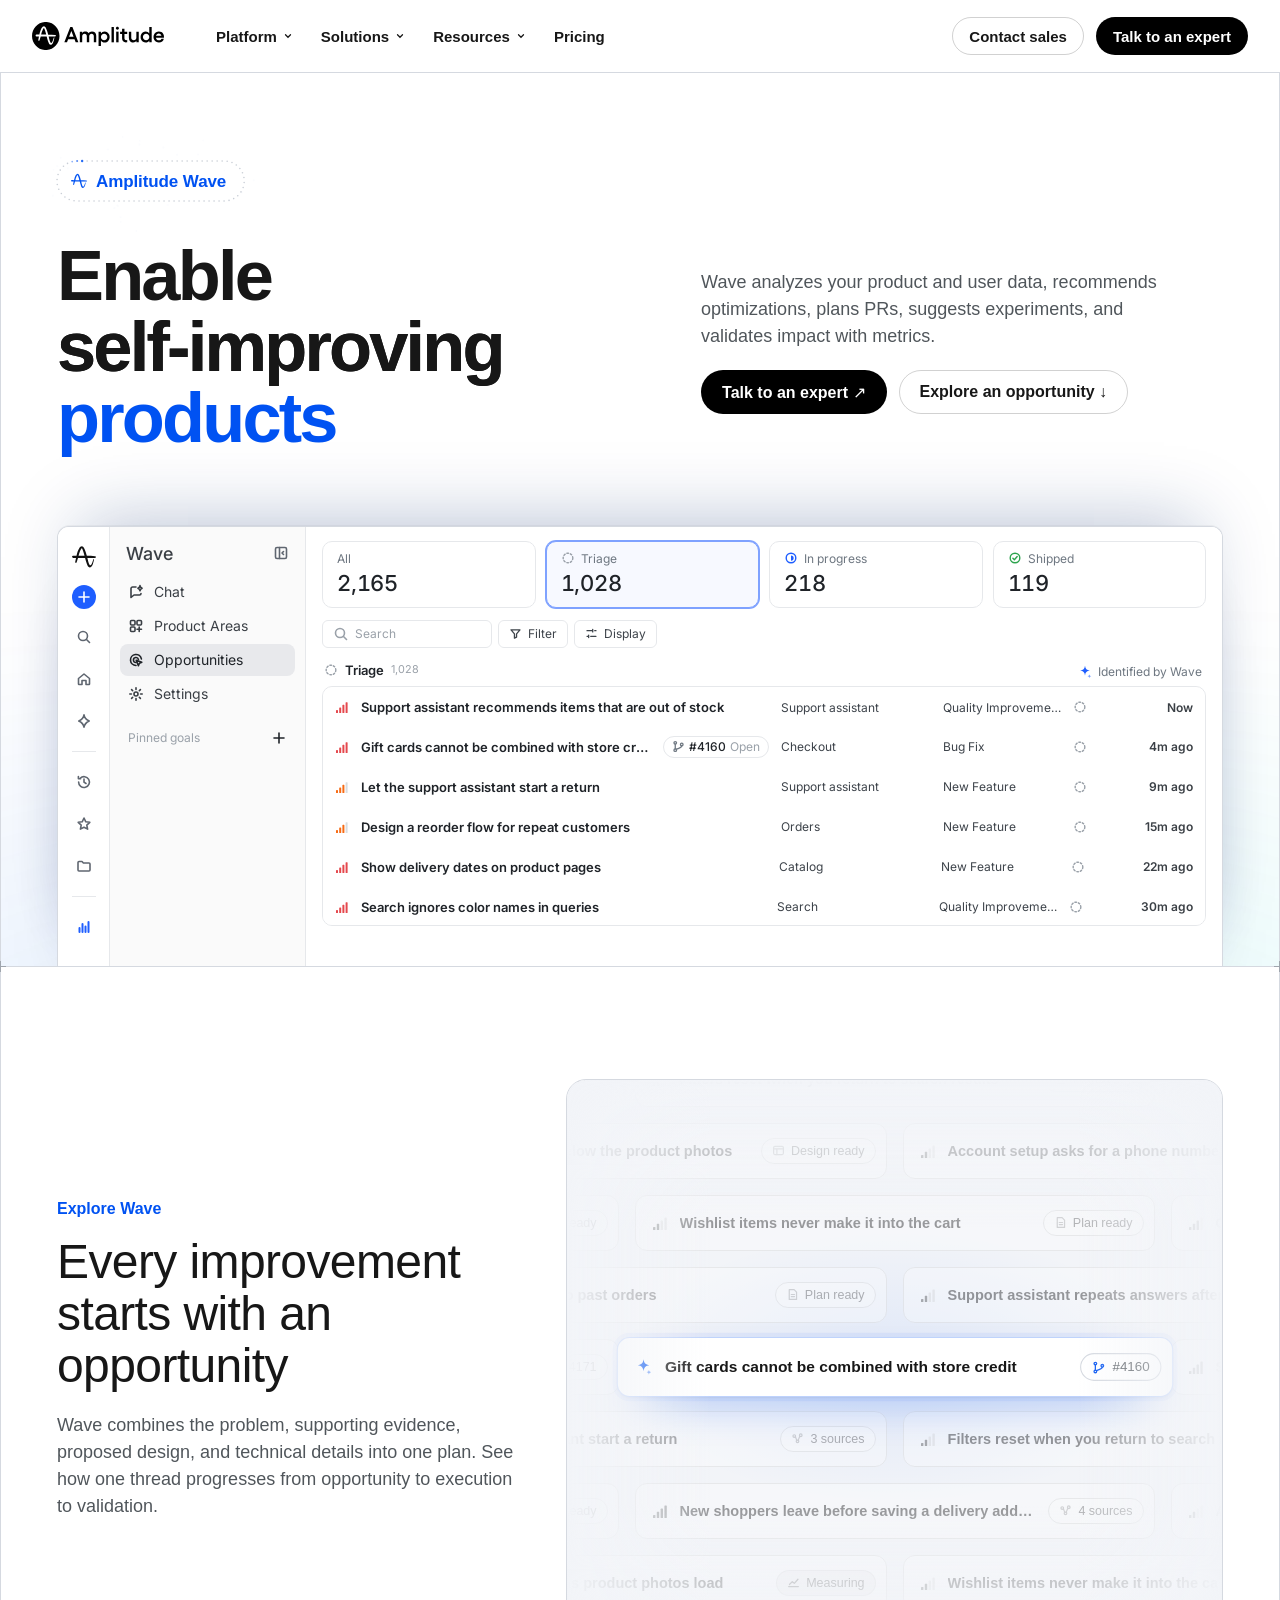
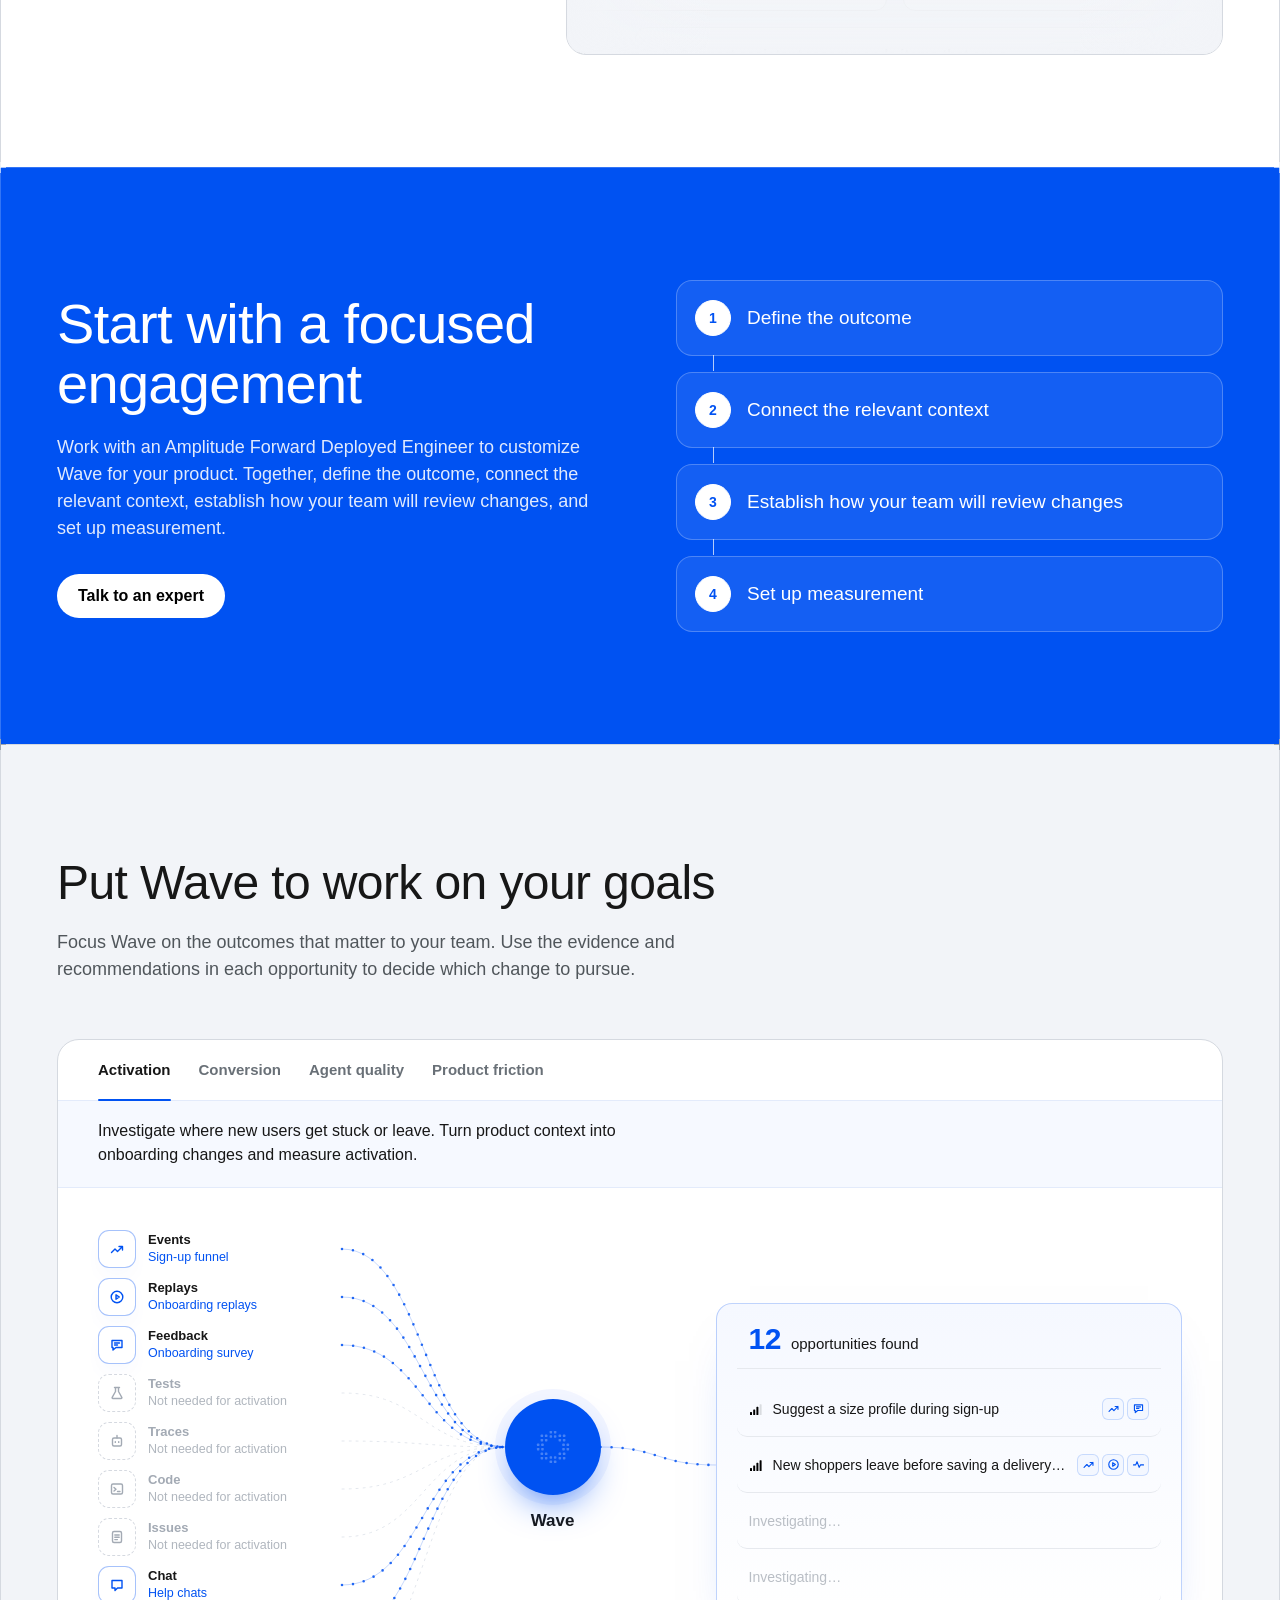
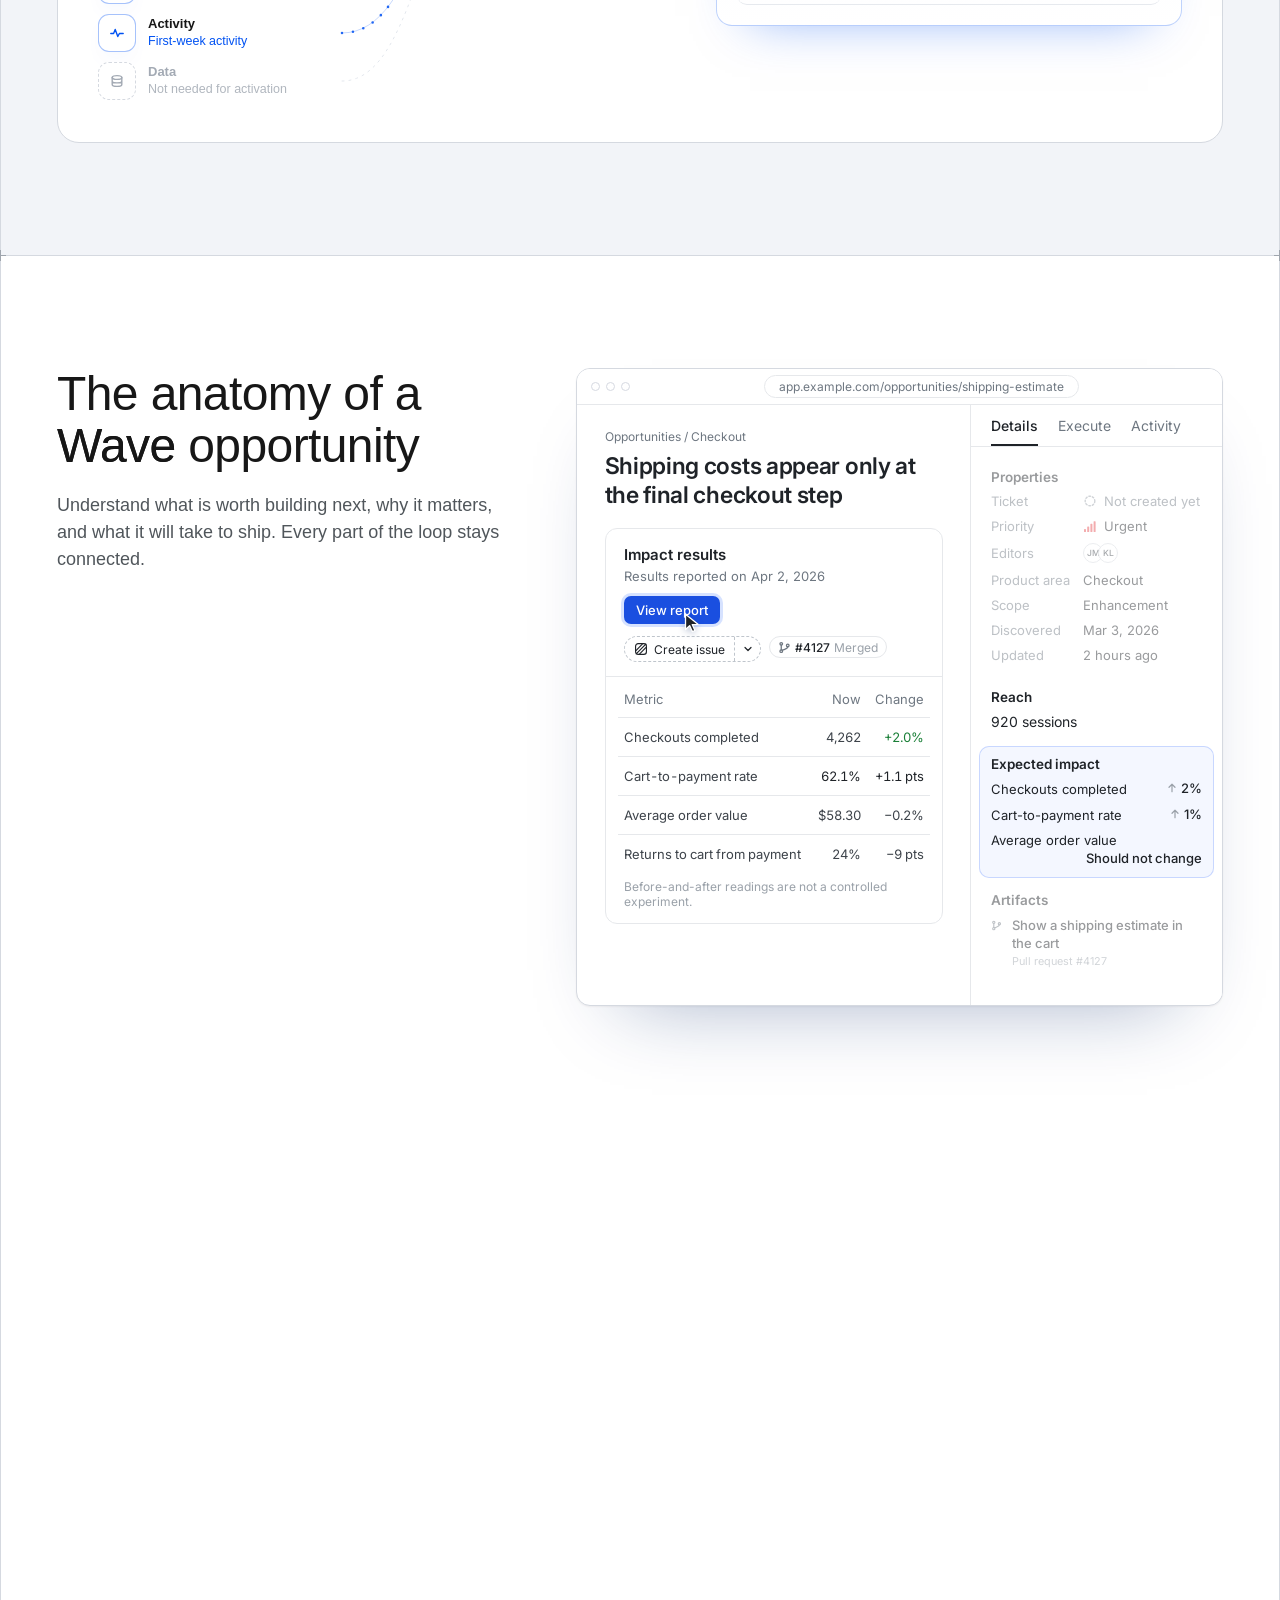
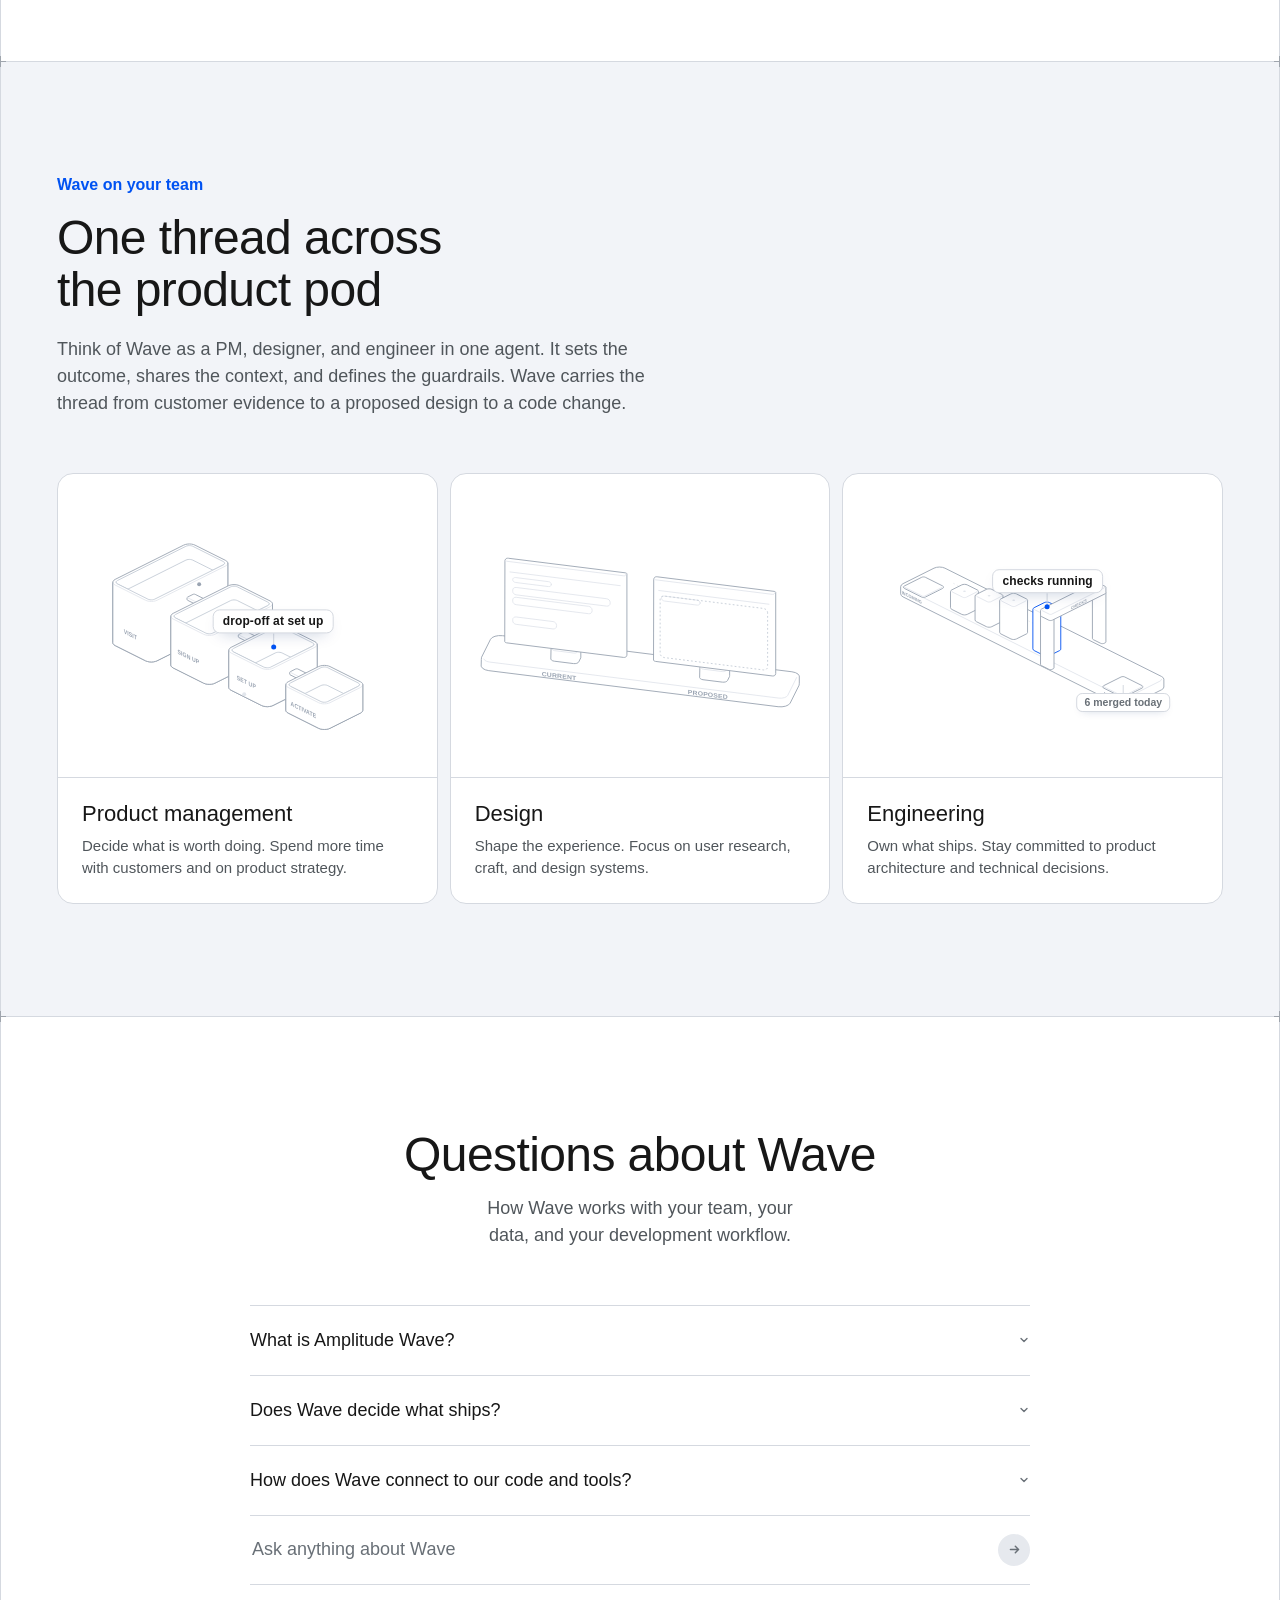
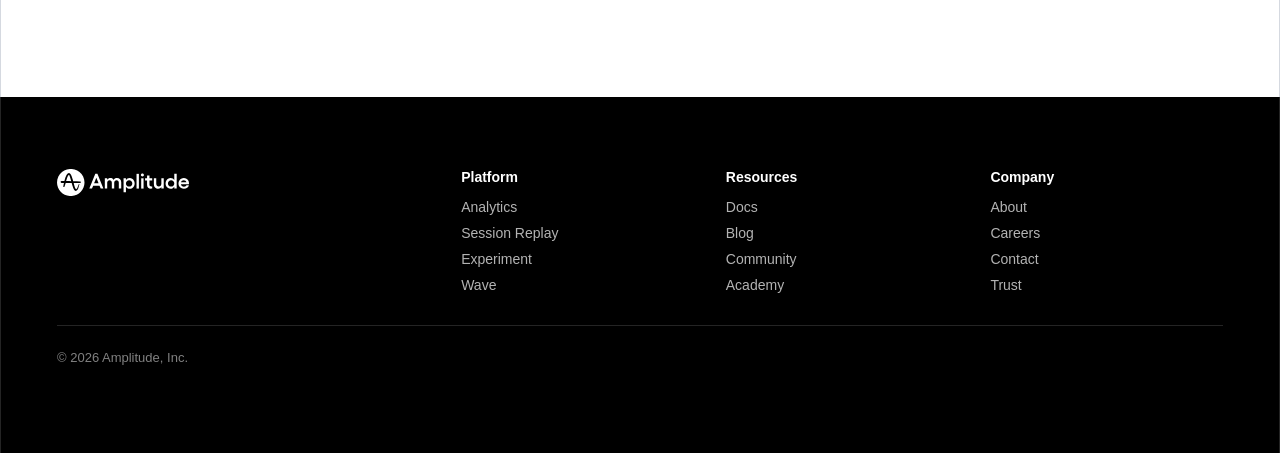
==== a/index.html @ 9b8d1428 "Keep citation cards inside the opportunity window (Version E) Co-Authored-By: Claude Opus 5.5 <norep" ====
<!doctype html>
<html lang="en">
  <head>
    <meta charset="UTF-8" />
    <link rel="icon" type="image/svg+xml" href="../favicon.svg" />
    <meta name="viewport" content="width=device-width, initial-scale=1.0" />
    <meta name="description" content="Wave turns product signals into opportunities, recommended changes, and measurable outcomes." />
    <meta name="robots" content="noindex, nofollow" />
    <title>Amplitude Wave | Self-Improving Products</title>
    <!-- link previews: one image for every page (published at the preview site's root) -->
    <meta property="og:type" content="website" />
    <meta property="og:site_name" content="Amplitude Wave" />
    <meta property="og:title" content="Amplitude Wave | Self-Improving Products" />
    <meta property="og:description" content="Wave turns product signals into opportunities, recommended changes, and measurable outcomes." />
    <meta property="og:image" content="https://joshuahunt-amplitude.github.io/wave-preview/og.jpg" />
    <meta property="og:image:width" content="1920" />
    <meta property="og:image:height" content="1080" />
    <meta property="og:image:alt" content="Wave design explorations" />
    <meta name="twitter:card" content="summary_large_image" />
    <meta name="twitter:image" content="https://joshuahunt-amplitude.github.io/wave-preview/og.jpg" />
    <script type="module" crossorigin src="../assets/share-BW1ILLlM.js"></script>
    <link rel="stylesheet" crossorigin href="../assets/share-C6WJRoWl.css">
  </head>
  <body>
    <div id="root"></div>
  </body>
</html>
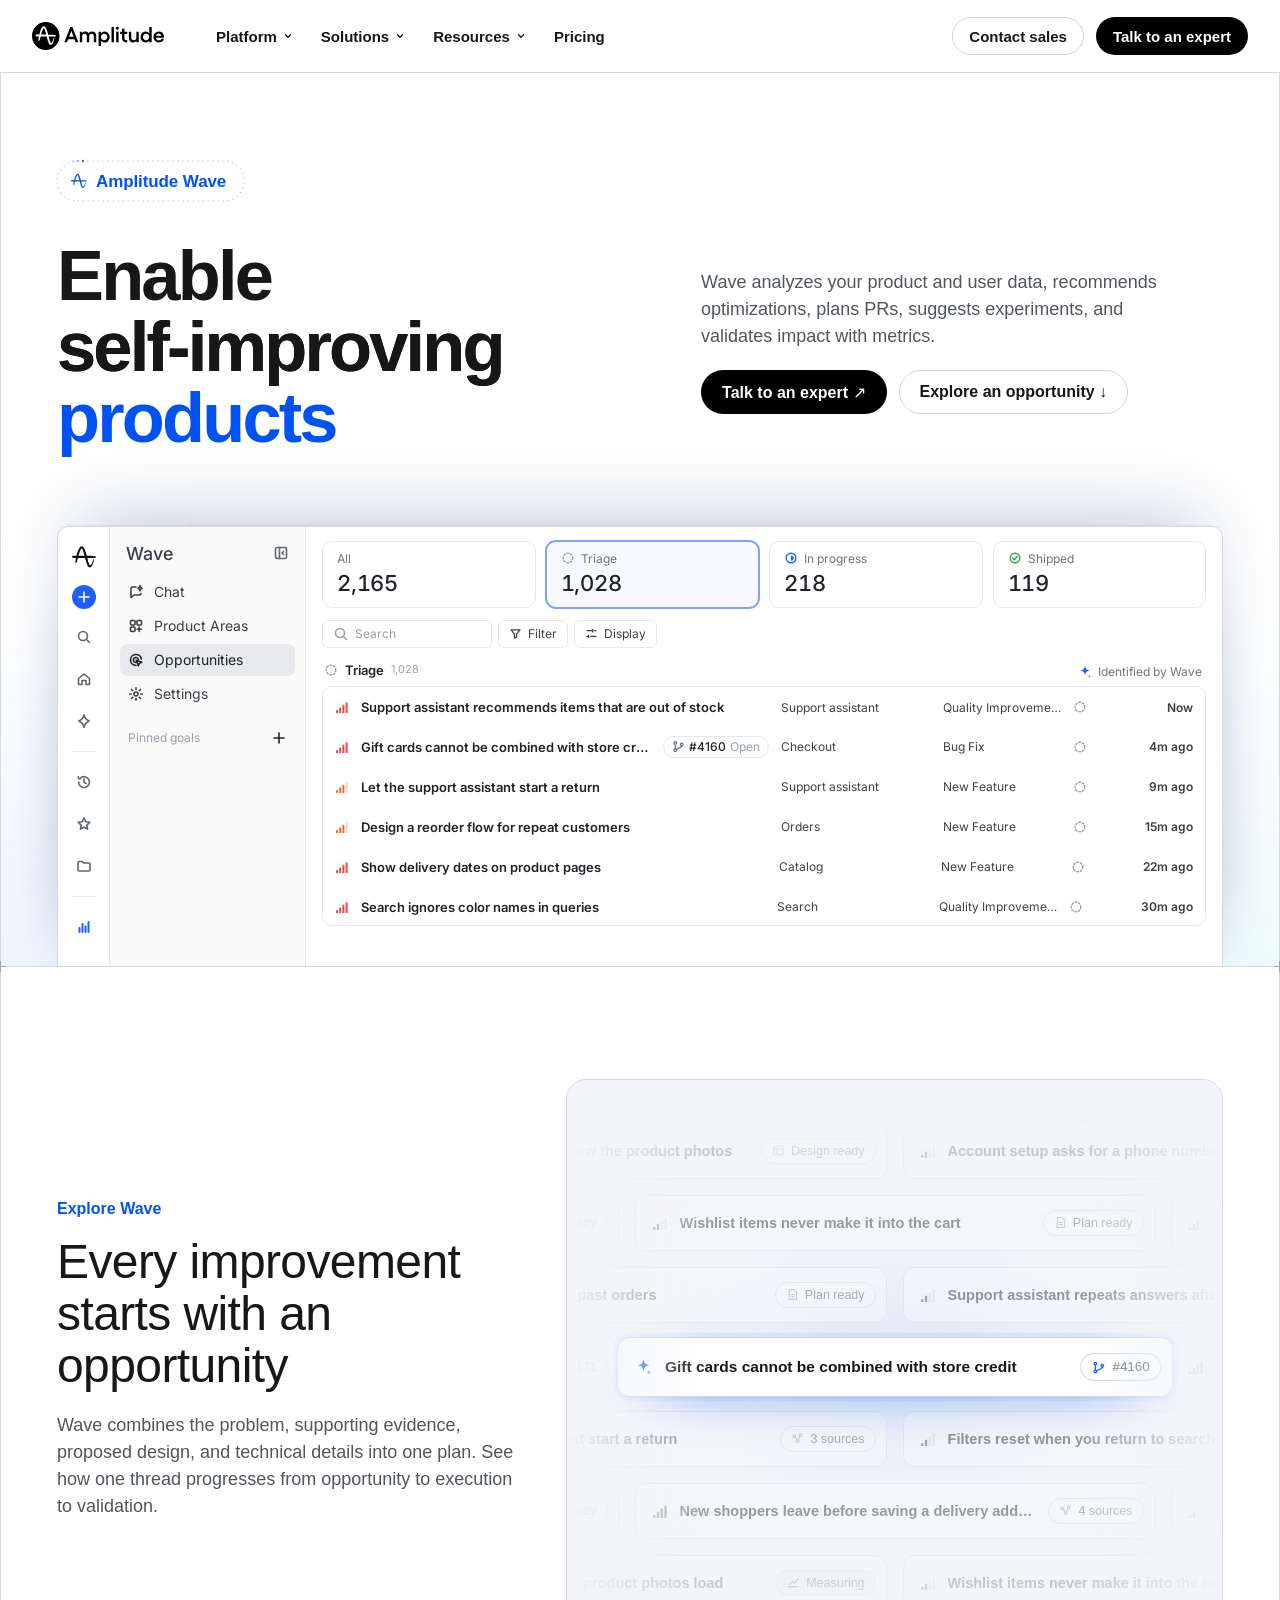
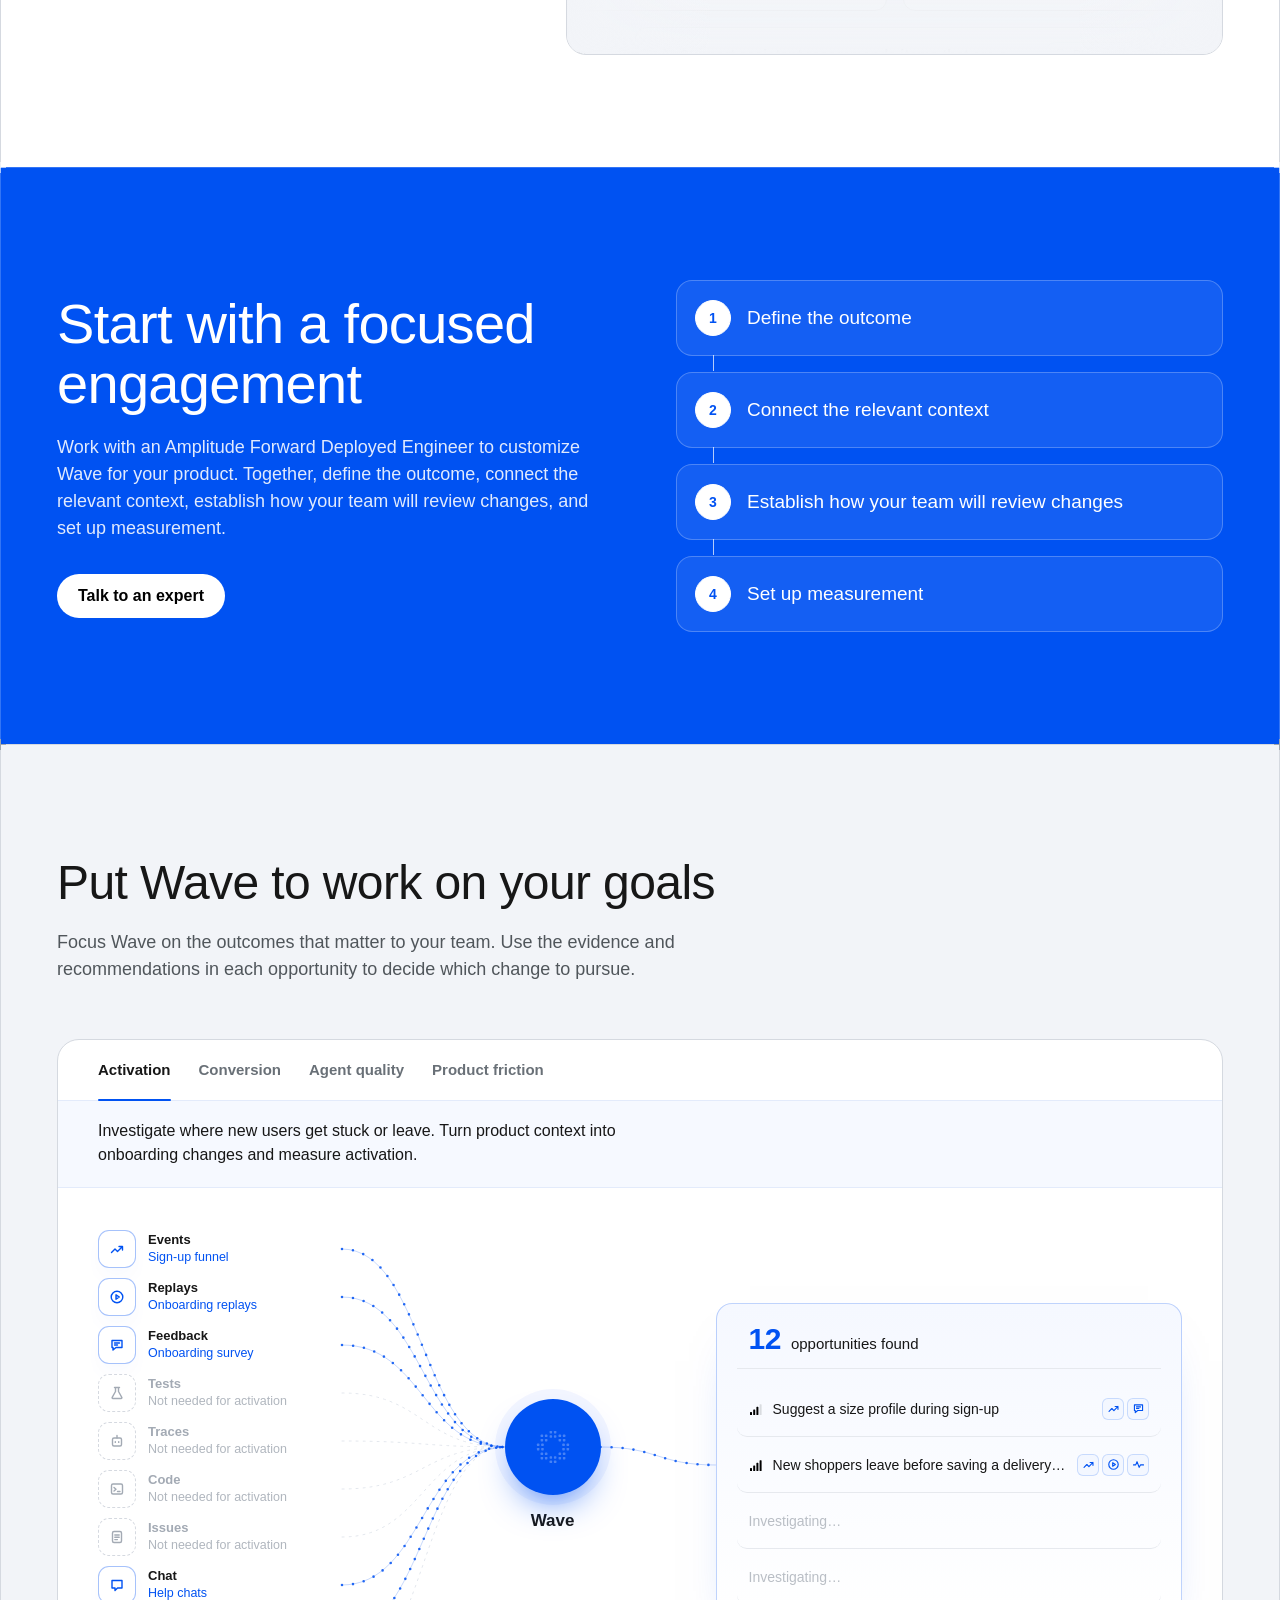
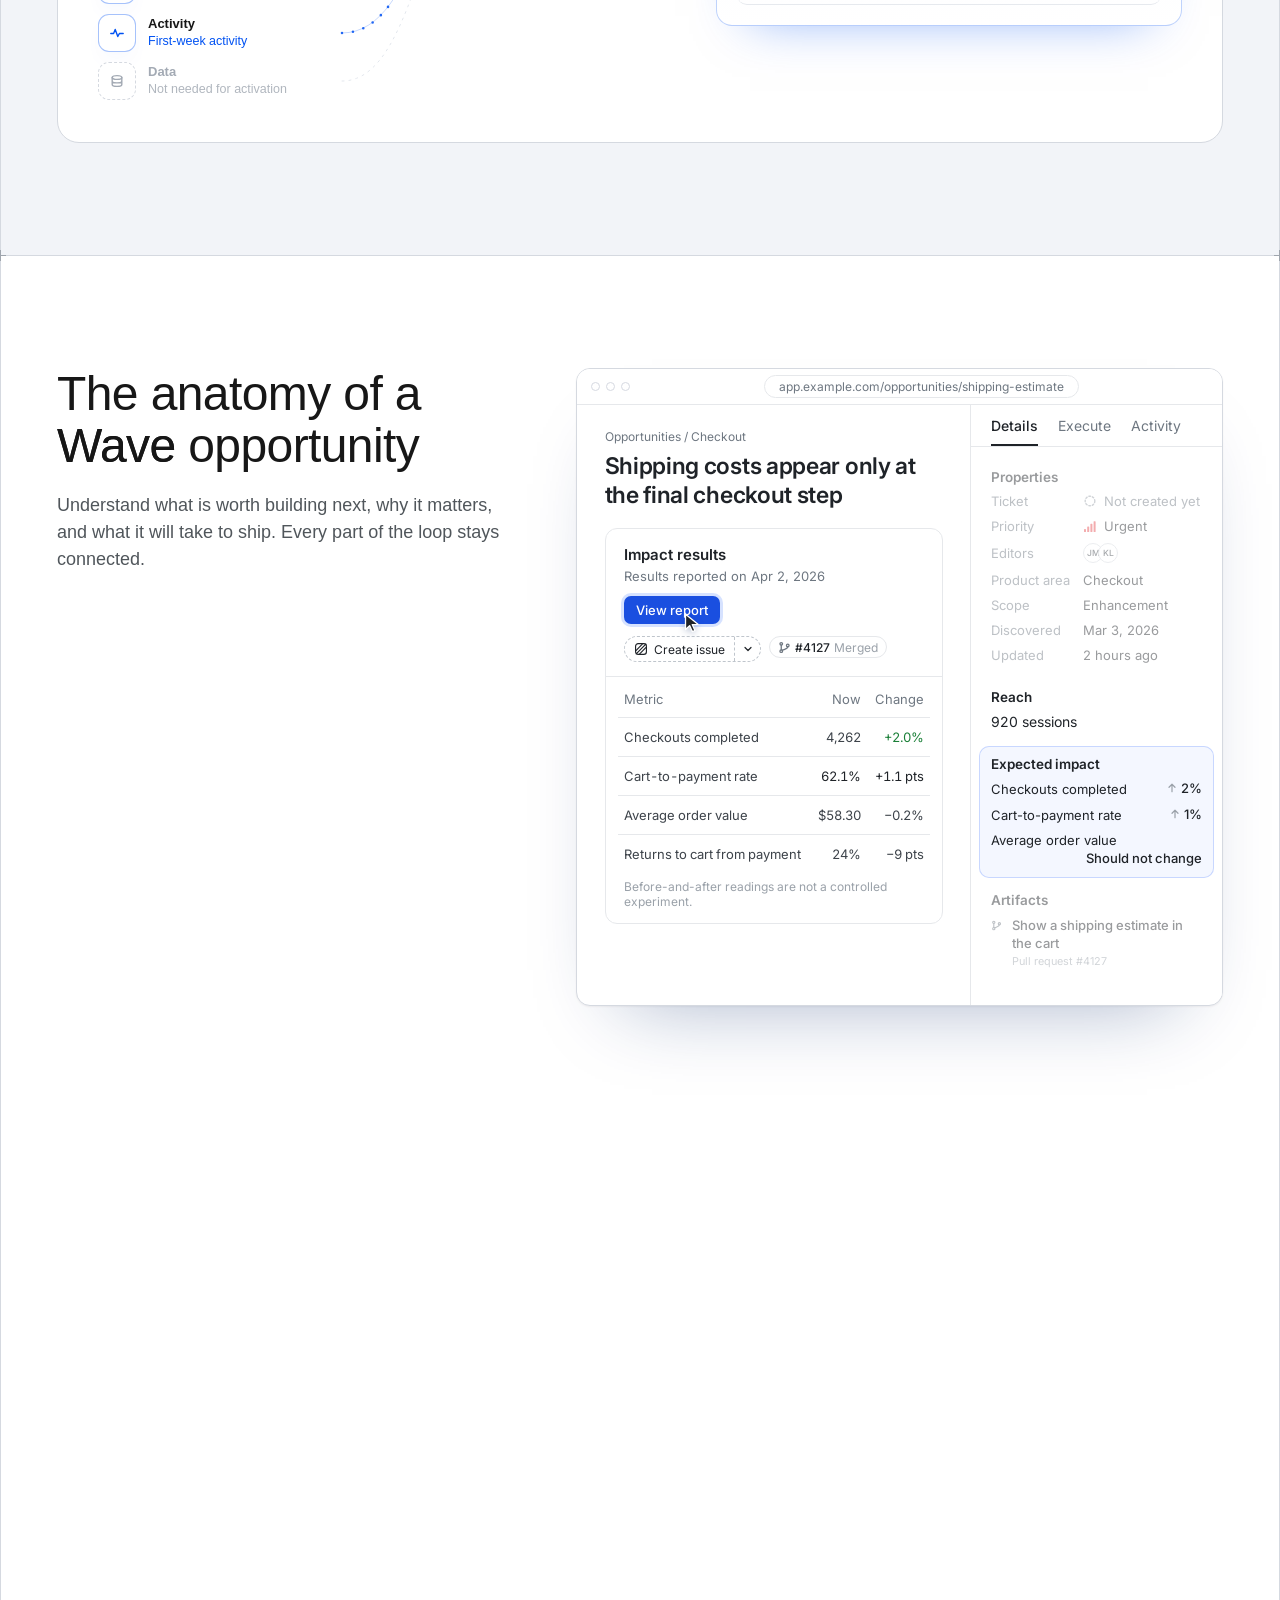
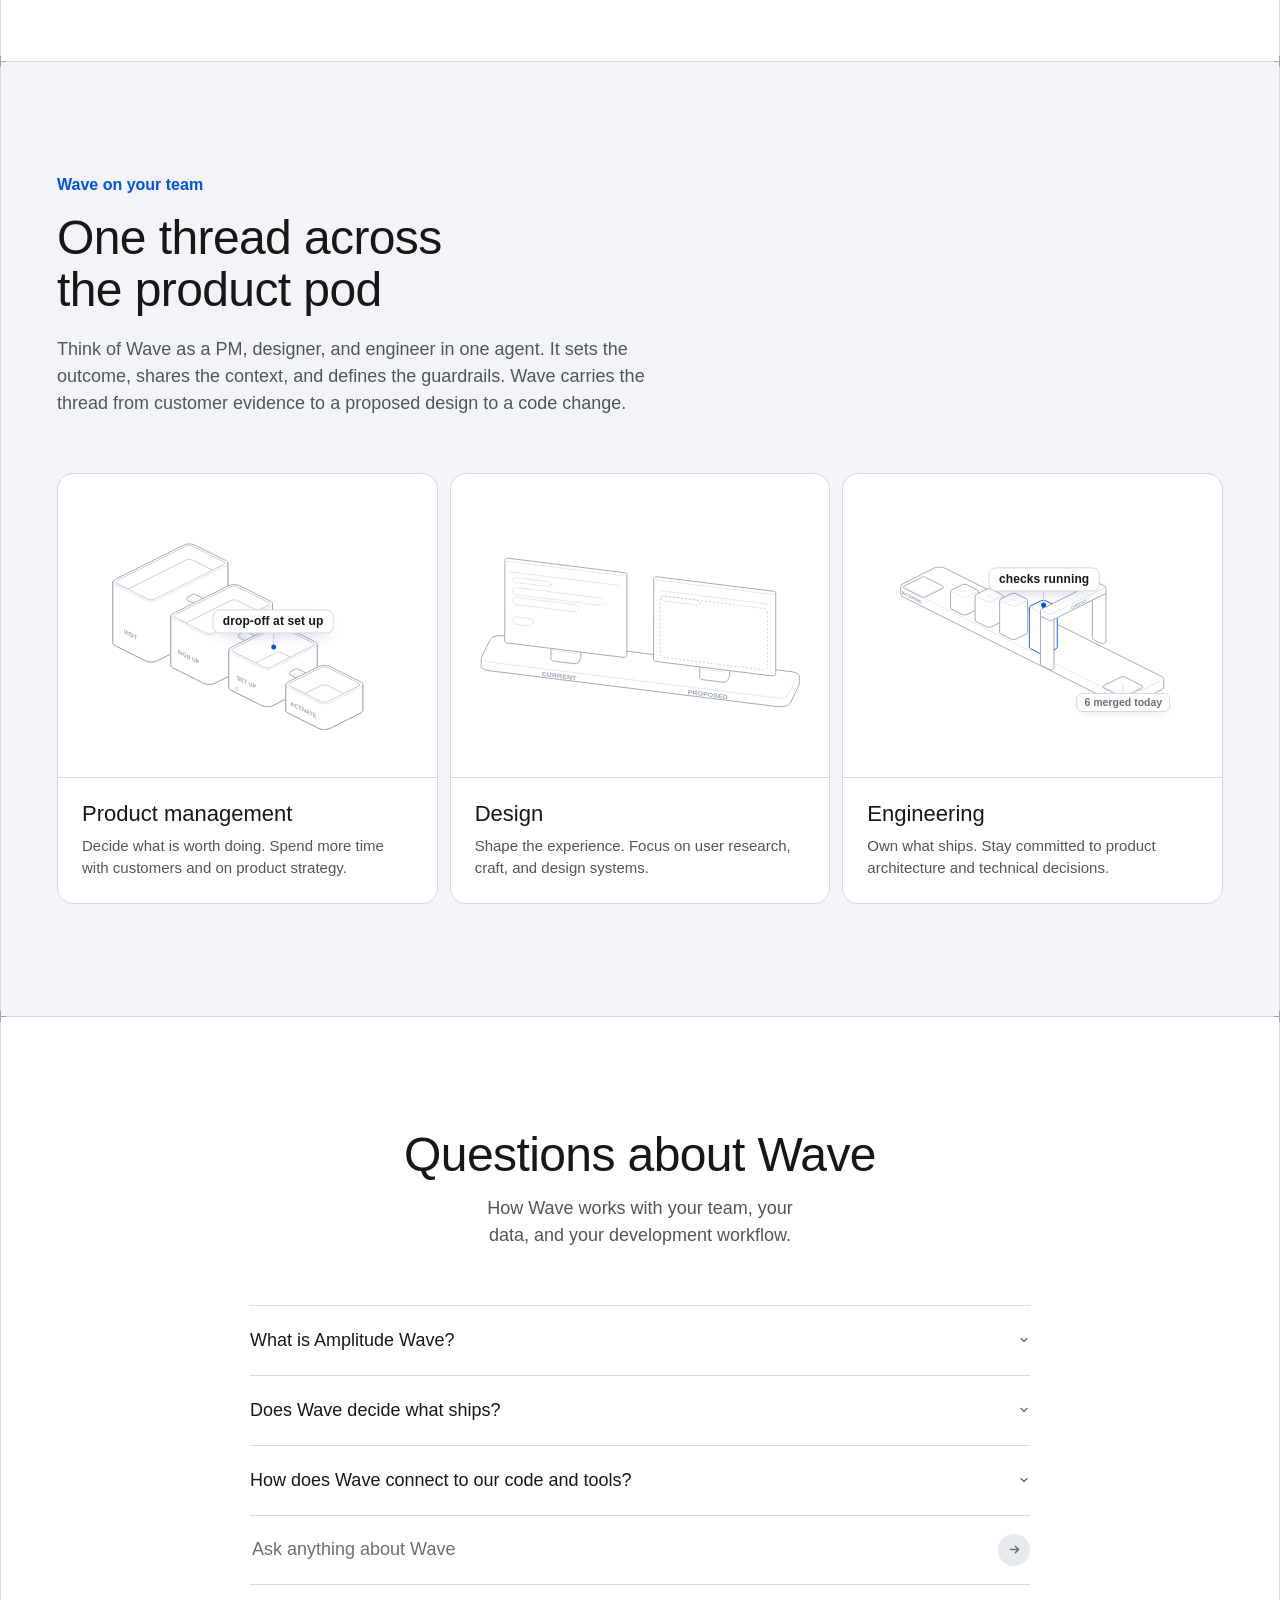
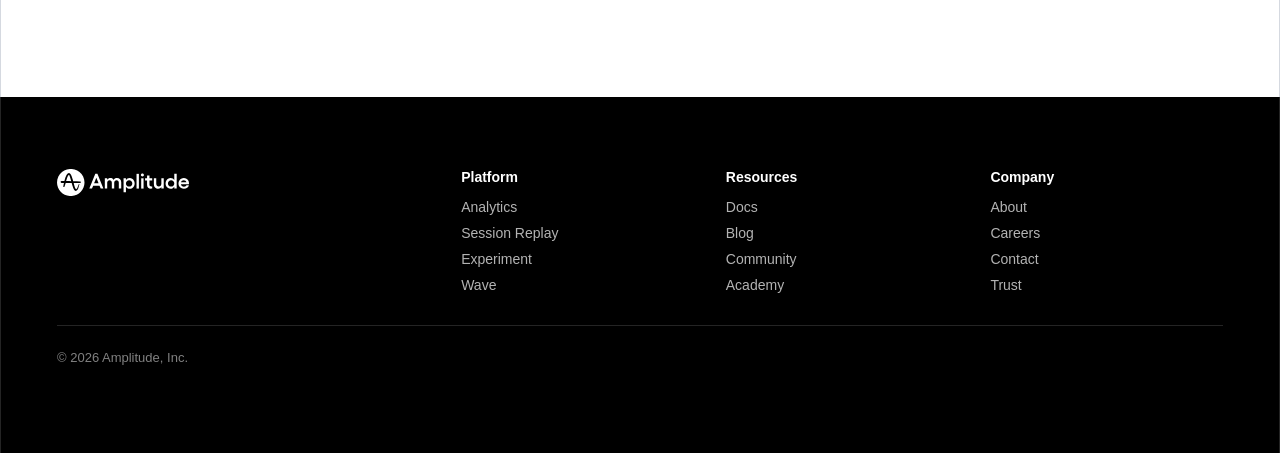
==== commit daf0e4c9: "Citation cards: source on two lines (Version E) Co-Authored-By: Claude Opus 5.5 <noreply@anthropic.c" ====
--- a/a/index.html
+++ b/a/index.html
@@ -18,8 +18,8 @@
     <meta property="og:image:alt" content="Wave design explorations" />
     <meta name="twitter:card" content="summary_large_image" />
     <meta name="twitter:image" content="https://joshuahunt-amplitude.github.io/wave-preview/og.jpg" />
-    <script type="module" crossorigin src="../assets/share-BW1ILLlM.js"></script>
-    <link rel="stylesheet" crossorigin href="../assets/share-C6WJRoWl.css">
+    <script type="module" crossorigin src="../assets/share-CKdkgBJA.js"></script>
+    <link rel="stylesheet" crossorigin href="../assets/share-DlD9aAQ8.css">
   </head>
   <body>
     <div id="root"></div>
--- a/assets/share-DlD9aAQ8.css
+++ b/assets/share-DlD9aAQ8.css
@@ -0,0 +1 @@
+@font-face{font-family:Gellix;font-style:normal;font-weight:400;font-display:swap;src:url(https://fonts.cdnfonts.com/s/29655/GellixRegular.woff)format("woff")}@font-face{font-family:Gellix;font-style:normal;font-weight:500;font-display:swap;src:url(https://fonts.cdnfonts.com/s/29655/GellixMedium.woff)format("woff")}@font-face{font-family:Gellix;font-style:normal;font-weight:600;font-display:swap;src:url(https://fonts.cdnfonts.com/s/29655/GellixSemiBold.woff)format("woff")}@font-face{font-family:Gellix;font-style:normal;font-weight:700;font-display:swap;src:url(https://fonts.cdnfonts.com/s/29655/GellixBold.woff)format("woff")}:root{color:#fff;font-synthesis:none;-webkit-font-smoothing:antialiased;background:#000;font-family:Gellix,Arial,sans-serif;font-weight:400}*{box-sizing:border-box}body{margin:0}button,input{font:inherit}button,a{-webkit-tap-highlight-color:transparent}button{cursor:pointer}a{color:inherit;text-decoration:none}button{color:inherit}button:focus-visible,a:focus-visible,summary:focus-visible,input:focus-visible{outline-offset:4px;outline:3px solid #7974ff}html{scroll-behavior:smooth;scroll-padding-top:90px}::selection{background:#ddd9ff}button{border:0}h1,h2,h3,h4,p{margin:0}button:disabled{cursor:default}@media (prefers-reduced-motion:reduce){html{scroll-behavior:auto}*,:before,:after{transition:none!important;animation:none!important}}.w7{--blue:#0052f2;--blue-deep:#003fcc;--blue-soft:#6da1ff;--sky:#e8effe;--paper:#f2f4f8;--card:#fff;--line:#d5d9e0;--line-soft:#e6e9ee;--gray:#9fa5ad;--ink:#171717;--body:#50565b;--label:#697077;--green:#56d293;--ease:cubic-bezier(.32,.72,0,1);color:var(--ink);background:#fff;min-height:100vh;font-family:Gellix,Arial,sans-serif}.w7 h1,.w7 h2,.w7 h3,.w7 h4{color:inherit;font-weight:400}:where(.w7) button{color:inherit;background:0 0;padding:0}.w7-skip{z-index:100;color:#fff;background:#000;border-radius:999px;padding:8px 14px;position:absolute;top:8px;left:-999px}.w7-skip:focus{left:16px}.w7-wrap{border-left:1px solid var(--line);border-right:1px solid var(--line);width:min(100%,1344px);margin:0 auto;padding:112px 56px;position:relative}.w7-sec{border-top:1px solid var(--line);position:relative;overflow-x:clip}.w7-sec>.w7-wrap:before,.w7-sec>.w7-wrap:after{content:"";z-index:2;pointer-events:none;background:linear-gradient(var(--gray),var(--gray)) center/11px 1px no-repeat,linear-gradient(var(--gray),var(--gray)) center/1px 11px no-repeat;width:11px;height:11px;position:absolute;top:-6px}.w7-sec>.w7-wrap:before{left:-6px}.w7-sec>.w7-wrap:after{right:-6px}.w7-blue{background:var(--blue);color:#fff;border-top-color:#fff3}.w7-blue>.w7-wrap{border-color:#fff3}.w7-blue>.w7-wrap:before,.w7-blue>.w7-wrap:after{--gray:#ffffff80}.w7-paper{background:var(--paper)}.w7-lead{color:var(--blue);margin-bottom:16px;font-size:16px;font-weight:600;line-height:22px}.w7-blue .w7-lead{color:#fff;opacity:.85}.w7-nobr{white-space:nowrap}.w7-h1{letter-spacing:-1px;font-size:72px;line-height:76px}.w7-h2{letter-spacing:-.6px;font-size:48px;line-height:52px}.w7-desc{color:var(--body);max-width:620px;margin-top:20px;font-size:18px;line-height:27px}.w7-blue .w7-desc{color:#ffffffe0}.w7-head{max-width:720px;margin-bottom:56px}.w7-head.center{text-align:center;margin-inline:auto}.w7-head.center .w7-desc{margin-inline:auto}.w7-support{color:var(--label);max-width:440px;margin-top:20px;font-size:14px;line-height:20px}.w7-blue .w7-support{color:#ffffffb3}.w7-mono{letter-spacing:.08em;text-transform:uppercase;color:var(--label);font:600 11.5px/16px Gellix,Arial,sans-serif}.w7-btn{white-space:nowrap;border:1px solid #0000;border-radius:999px;justify-content:center;align-items:center;gap:8px;height:44px;padding:0 20px;font-size:16px;font-weight:600;transition:background .15s,border-color .15s,color .15s;display:inline-flex}.w7-btn.sm{height:38px;padding:0 16px;font-size:15px}.w7-btn.dark{color:#fff;background:#000}.w7-btn.dark:hover{background:#2b2b2b}.w7-btn.light{color:#000;background:#fff}.w7-btn.light:hover{background:var(--sky)}.w7-btn.line{color:var(--ink);border-color:#0000002e}.w7-btn.line:hover{border-color:var(--ink)}.w7-btn.ghost{color:#fff;border-color:#ffffff80}.w7-btn.ghost:hover{background:#ffffff1f}.w7-actions{flex-wrap:wrap;gap:12px;margin-top:32px;display:flex}.w7-link{color:var(--blue);align-items:center;gap:6px;font-size:15px;font-weight:600;display:inline-flex}.w7-link:hover{gap:9px}.w7-link{transition:gap .2s var(--ease)}.w7-header{z-index:50;-webkit-backdrop-filter:blur(12px);backdrop-filter:blur(12px);border-bottom:1px solid var(--line);background:#fffffff2;position:sticky;top:0}.w7-bar{align-items:center;gap:12px;width:min(100%,1344px);height:72px;margin:0 auto;padding:0 32px;display:flex}.w7-brand img{width:132px;height:auto;display:block}.w7-header .w7-brand img{filter:brightness(0)}.w7-header nav{gap:28px;margin:0 auto 0 40px;font-size:15px;font-weight:600;display:flex}.w7-header nav a{align-items:center;gap:6px;display:inline-flex}.w7-header nav a:hover{color:var(--blue)}.w7-version{white-space:nowrap;border-radius:999px;height:38px;padding:0 12px;font-size:12px;font-weight:600;border:1px solid var(--line)!important}.w7-version kbd{font:inherit;opacity:.55;margin-left:6px}.w7-switch{z-index:30;color:#fff;background:#111;border-radius:8px;align-items:stretch;height:30px;font:600 12px/1 Gellix,Arial,sans-serif;display:flex;position:absolute;top:16px;right:16px;box-shadow:0 6px 20px #0003}.w7-switch-name{align-items:center;gap:8px;padding:0 10px;display:flex}.w7-switch-name span{white-space:nowrap;max-width:0;transition:max-width .3s var(--ease);overflow:hidden}.w7-switch:hover .w7-switch-name span,.w7-switch-name[aria-expanded=true] span{max-width:200px}.w7-switch-name small{opacity:.6;font-size:11px}.w7-switch-next{border-left:1px solid #ffffff26;place-items:center;width:30px;display:grid}.w7-switch-menu{background:#111;border-radius:10px;min-width:220px;padding:6px;display:grid;position:absolute;top:36px;right:0;box-shadow:0 12px 30px #0004}.w7-switch-menu button{text-align:left;border-radius:6px;align-items:center;gap:10px;height:34px;padding:0 10px;font-weight:500;display:flex}.w7-switch-menu button span{opacity:.5;width:12px}.w7-switch-menu button:hover,.w7-switch-menu [aria-checked=true]{background:#ffffff1a}.w7-palette{border:1px solid var(--line);border-radius:14px;width:min(560px,100% - 32px);padding:0;font-family:Gellix,Arial,sans-serif;box-shadow:0 30px 80px #0003}.w7-palette::backdrop{-webkit-backdrop-filter:blur(2px);backdrop-filter:blur(2px);background:#0b0d1233}.w7-palette input{border:0;border-bottom:1px solid var(--line);outline:none;width:100%;height:54px;padding:0 18px;font-size:16px}.w7-palette ul{max-height:360px;margin:0;padding:8px;list-style:none;overflow:auto}.w7-palette li button{text-align:left;border-radius:8px;align-items:center;gap:12px;width:100%;height:44px;padding:0 12px;font-size:15px;display:flex}.w7-palette li button b{width:30px;color:var(--blue);font-weight:600}.w7-palette li button.on{background:var(--paper)}.w7-palette em{color:var(--label);margin-left:auto;font-size:12px;font-style:normal}.w7-footer{color:#fff;background:#000}.w7-footer .w7-wrap{border-color:#ffffff24;grid-template-columns:1.6fr repeat(3,minmax(0,1fr));gap:32px;padding:72px 56px 88px;display:grid}.w7-footer div{align-content:start;gap:10px;font-size:14px;display:grid}.w7-footer b{margin-bottom:4px;font-weight:600}.w7-footer div a{color:#ffffffb3}.w7-footer div a:hover{color:#fff}.w7-footer p{color:#ffffff80;border-top:1px solid #ffffff24;grid-column:1/-1;padding-top:24px;font-size:13px}.w7-window{border:1px solid var(--line);background:#fff;border-radius:14px;position:relative;overflow:hidden;box-shadow:0 1px 2px #0000000d,0 40px 80px -48px #0a2a6b66}.w7-blue .w7-window{border-color:#ffffff59;box-shadow:0 50px 100px -40px #00163dcc}.w7-window-bar{background:#fff;border-bottom:1px solid #e6e8eb;align-items:center;gap:6px;height:36px;padding:0 14px;display:flex}.w7-window-bar i{border:1px solid #d5d9e0;border-radius:50%;width:9px;height:9px}.w7-window-bar span{white-space:nowrap;text-overflow:ellipsis;color:#6e7781;border:1px solid #e6e8eb;border-radius:999px;max-width:72%;margin:0 auto;padding:3px 14px;font:12px -apple-system,BlinkMacSystemFont,sans-serif;overflow:hidden}@media (width<=1100px){.w7-header nav{display:none}.w7-header .w7-btn.line{margin-left:auto}.w7-h1{font-size:56px;line-height:60px}.w7-h2{font-size:40px;line-height:44px}.w7-footer .w7-wrap{grid-template-columns:repeat(3,minmax(0,1fr))}.w7-footer .w7-brand{grid-column:1/-1}}@media (width<=760px){.w7-bar{height:64px;padding:0 20px}.w7-header .w7-btn{display:none}.w7-version{margin-left:auto}.w7-brand img{width:116px}.w7-wrap{padding:72px 20px}.w7-h1{letter-spacing:-.5px;font-size:42px;line-height:46px}.w7-h2{letter-spacing:-.3px;font-size:32px;line-height:37px}.w7-desc{font-size:17px;line-height:25px}.w7-head{margin-bottom:36px}.w7-footer .w7-wrap{grid-template-columns:repeat(2,minmax(0,1fr));padding:56px 20px 72px}.w7-switch{top:10px;right:10px}}.w7-hold{min-width:0;display:grid}.w7-hold>*{visibility:hidden;pointer-events:none;grid-area:1/1;min-width:0}.w7-hold>.on{visibility:visible;pointer-events:auto;animation:w7-rise .5s var(--ease) both}@media (prefers-reduced-motion:reduce){.w7-hold>.on{animation:none}}.p6-app,.p6-impact,.p6-details,.p6-doc,.p6-card{--p-ink:#1f2328;--p-body:#3d434a;--p-muted:#6e7781;--p-faint:#9aa1a9;--p-line:#e6e8eb;--p-soft:#f6f7f8;--p-blue:#1e5eff;--p-red:#e5484d;--p-orange:#f76b15;--p-green:#2da44e;color:var(--p-ink);-webkit-font-smoothing:antialiased;letter-spacing:0;text-align:left;font-family:-apple-system,BlinkMacSystemFont,Inter,Segoe UI,Roboto,Helvetica,Arial,sans-serif}.p6-app *,.p6-impact *,.p6-details *,.p6-doc *{font-family:inherit}.p6-app{background:#fff;grid-template-columns:52px 196px minmax(0,1fr);min-height:100%;font-size:13px;display:grid}.p6-app.nonav{grid-template-columns:52px minmax(0,1fr)}.p6-rail{border-right:1px solid var(--p-line);color:#5f6670;flex-direction:column;align-items:center;gap:14px;padding:16px 0;display:flex}.p6-rail span{border-radius:8px;place-items:center;width:28px;height:28px;display:grid}.p6-rail .p6-mark{color:#111}.p6-rail .p6-new{background:var(--p-blue);color:#fff;border-radius:50%;width:24px;height:24px}.p6-rail .on{color:var(--p-blue)}.p6-rail hr{border:0;border-top:1px solid var(--p-line);width:24px;margin:2px 0}.p6-nav{border-right:1px solid var(--p-line);background:#fafafa;flex-direction:column;gap:2px;padding:16px 10px;display:flex}.p6-nav p{color:#3a3f45;justify-content:space-between;align-items:center;padding:0 6px 10px;font-size:18px;font-weight:500;display:flex}.p6-nav p span{color:#5f6670;display:grid}.p6-nav>span{color:#3a3f45;border-radius:8px;align-items:center;gap:10px;height:32px;padding:0 8px;font-size:14px;display:flex}.p6-nav>span.on{color:var(--p-ink);background:#e8e9ec}.p6-nav small{color:var(--p-faint);justify-content:space-between;align-items:center;margin-top:18px;padding:0 8px;font-size:12px;display:flex}.p6-nav small i{color:var(--p-ink);display:grid}.p6-main{background:#fff;min-width:0;padding:14px 16px}.p6-stats{grid-template-columns:repeat(4,minmax(0,1fr));gap:10px;display:grid}.p6-stat{text-align:left;border:1px solid var(--p-line);color:var(--p-ink);background:#fff;border-radius:10px;gap:4px;padding:9px 14px 11px;transition:border-color .2s,background .2s,box-shadow .2s;display:grid}.p6-stat small{color:var(--p-muted);align-items:center;gap:6px;font-size:12px;display:flex}.p6-stat.triage small svg{color:var(--p-faint)}.p6-stat.progress small svg{color:var(--p-blue)}.p6-stat.shipped small svg{color:var(--p-green)}.p6-stat b{letter-spacing:-.2px;font-variant-numeric:tabular-nums;font-size:22px;font-weight:500}.p6-stat[aria-selected=true]{background:#f7f9ff;border-color:#7fa2ff;box-shadow:0 0 0 1px #7fa2ff}.p6-stat:hover{border-color:#c9ced4}.p6-tools{gap:6px;margin:12px 0 10px;display:flex}.p6-search,.p6-tool{border:1px solid var(--p-line);height:28px;color:var(--p-body);border-radius:6px;align-items:center;gap:6px;padding:0 10px;font-size:12px;display:inline-flex}.p6-search{width:170px;color:var(--p-faint)}.p6-group{align-items:center;gap:7px;padding:4px 2px 8px;font-size:13px;font-weight:600;display:flex}.p6-group svg{color:var(--p-green)}.p6-group.progress svg{color:var(--p-blue)}.p6-group.triage svg{color:var(--p-faint)}.p6-group small{color:var(--p-faint);font-weight:400}.p6-rows{border:1px solid var(--p-line);border-radius:10px;overflow:hidden}.p6-row{border-top:1px solid var(--p-line);background:#fff;align-items:center;gap:12px;height:40px;padding:0 12px;font-size:13px;display:flex}.p6-rows .p6-row:first-child{border-top:0}.p6-row-title{white-space:nowrap;text-overflow:ellipsis;flex:1;min-width:0;font-weight:600;overflow:hidden}.p6-row-prs{flex:none;gap:4px;display:flex}.p6-row-area{width:150px;color:var(--p-body);white-space:nowrap;text-overflow:ellipsis;flex:none;font-size:12px;overflow:hidden}.p6-row-type{width:118px;color:var(--p-body);white-space:nowrap;text-overflow:ellipsis;flex:none;font-size:12px;overflow:hidden}.p6-row-date{text-align:right;color:#3a3f45;flex:none;width:48px;font-size:12px;font-weight:600}.p6-prio{flex:none}.p6-prio rect{fill:#d9dce0}.p6-prio.p4 rect.on{fill:var(--p-red)}.p6-prio.p3 rect.on{fill:var(--p-orange)}.p6-pr{border:1px solid var(--p-line);white-space:nowrap;background:#fff;border-radius:999px;align-items:center;gap:4px;height:22px;padding:0 8px;font-size:12px;display:inline-flex}.p6-pr svg{color:var(--p-muted)}.p6-pr b{font-weight:500}.p6-pr em{color:var(--p-faint);font-style:normal}.p6-who{flex:none;width:60px;display:inline-flex}.p6-who i{width:20px;height:20px;color:var(--p-body);background:#fff;border:1px solid #d3d7dc;border-radius:50%;place-items:center;margin-right:-5px;font-size:8.5px;font-style:normal;font-weight:500;display:grid}.p6-who.none{color:var(--p-faint)}.p6-impact{border:1px solid var(--p-line);background:#fff;border-radius:12px;overflow:hidden}.p6-impact-head{justify-content:space-between;align-items:flex-start;gap:12px;padding:16px 18px 0;display:flex}.p6-impact-head b{font-size:15px;font-weight:600;display:block}.p6-impact-head small{color:var(--p-muted);margin-top:4px;font-size:13px;display:block}.p6-btn{background:var(--p-blue);color:#fff;white-space:nowrap;border-radius:7px;align-items:center;height:28px;padding:0 12px;font-size:13px;font-weight:500;display:inline-flex}.p6-impact-actions{border-bottom:1px solid var(--p-line);flex-wrap:wrap;gap:8px;padding:12px 18px 14px;display:flex}.p6-linear{height:26px;color:var(--p-ink);background:#fff;border:1px dashed #bfc5cc;border-radius:999px;align-items:stretch;font-size:12px;display:inline-flex}.p6-linear-l{align-items:center;gap:6px;padding:0 9px;display:inline-flex}.p6-linear-r{border-left:1px dashed #bfc5cc;place-items:center;width:26px;display:grid}.p6-impact table{border-collapse:collapse;width:calc(100% - 24px);margin:4px 12px 0;font-size:13px}.p6-impact th{text-align:right;color:var(--p-muted);white-space:nowrap;padding:10px 6px;font-weight:400}.p6-impact th:first-child,.p6-impact td:first-child{text-align:left}.p6-impact td.up{color:#1a7f37}.p6-impact td{border-top:1px solid var(--p-line);text-align:right;color:var(--p-body);font-variant-numeric:tabular-nums;padding:10px 6px}.p6-impact td:first-child{color:var(--p-body);max-width:260px}.p6-impact tr:nth-child(2) td:not(:first-child){color:var(--p-ink)}.p6-note{color:var(--p-faint);padding:6px 18px 14px;font-size:12px}.p6-details{background:#fff;flex-direction:column;gap:4px;padding:0 20px 16px;font-size:13px;display:flex}.p6-tabs{border-bottom:1px solid var(--p-line);gap:20px;margin:0 -20px 8px;padding:0 20px;display:flex}.p6-tabs span{color:var(--p-muted);border-bottom:2px solid #0000;padding:12px 0 10px;font-size:14px}.p6-tabs .on{color:var(--p-ink);border-color:var(--p-ink);font-weight:500}.p6-details h4{margin:0 0 8px;font-size:13.5px;font-weight:600}.p6-details dl{gap:9px;margin:0;display:grid}.p6-details dl div{grid-template-columns:minmax(84px,40%) minmax(0,1fr);align-items:center;gap:8px;display:grid}.p6-details dd{white-space:nowrap;text-overflow:ellipsis;min-width:0;overflow:hidden}.p6-details dt{color:var(--p-muted)}.p6-details dd{color:var(--p-ink);align-items:center;gap:7px;margin:0;display:flex}.p6-details dd .muted{color:var(--p-muted)}.p6-details dd>svg{color:var(--p-faint)}.p6-reach{font-size:14px}.p6-expected{gap:9px;margin:0;padding:0;list-style:none;display:grid}.p6-expected li{justify-content:space-between;gap:10px;display:flex}.p6-expected span{white-space:nowrap;text-overflow:ellipsis;text-underline-offset:4px;min-width:0;-webkit-text-decoration:underline dotted #b9bfc6;text-decoration:underline dotted #b9bfc6;overflow:hidden}.p6-expected b{white-space:nowrap;align-items:center;gap:3px;font-weight:500;display:inline-flex}.p6-expected b svg{color:var(--p-faint)}.p6-artifact{align-items:flex-start;gap:10px;display:flex}.p6-artifact>svg{color:var(--p-muted);margin-top:3px}.p6-artifact b{font-weight:500;line-height:18px;display:block}.p6-artifact small{color:var(--p-faint)}.p6-doc h5{margin:0 0 10px;font-size:18px;font-weight:600}.p6-doc h6{margin:14px 0 4px;font-size:13.5px;font-weight:600}.p6-doc p{color:var(--p-body);font-size:13.5px;line-height:1.65}.p6-details section{border-radius:10px;margin:0 -12px;padding:10px 12px 12px;transition:background .5s,box-shadow .5s,opacity .5s}.p6-details.focusing section{opacity:.45}.p6-details.focusing section.hl{opacity:1;background:#f4f7ff;box-shadow:inset 0 0 0 1px #c8d7ff}.p6-expected li{min-width:0}.p6-expected span{flex:1}.p6-expected b{flex:none}@media (width<=760px){.p6-impact table{table-layout:fixed;width:calc(100% - 16px);margin:4px 8px 0;font-size:12px}.p6-impact th:nth-child(4),.p6-impact td:nth-child(4){display:none}.p6-impact th:first-child,.p6-impact td:first-child{width:55%}.p6-impact th,.p6-impact td{padding:8px 4px}.p6-impact-head{padding:14px 14px 0}.p6-impact-actions{padding:10px 14px 12px}.p6-note{padding:6px 14px 12px}}.p6-impact{container-type:inline-size}.p6-impact th,.p6-impact td{white-space:nowrap}.p6-impact td:first-child{white-space:normal;line-height:18px}@container (width<=460px){.p6-impact th:nth-child(2),.p6-impact td:nth-child(2){display:none}.p6-impact th:nth-child(4){font-size:0}.p6-impact th:nth-child(4):after{content:"Change";font-size:13px}.p6-impact-head{flex-wrap:wrap}.p6-impact-head small{white-space:nowrap}}.p6-expected li{flex-wrap:wrap;align-items:baseline;row-gap:2px}.p6-expected span{flex:1 0 auto;max-width:100%}.p6-expected b{margin-left:auto}.w7-fig{--hairline-plate:#fff;--hairline-hi:#0052f2;--hairline-edge:#9aa4b2;--hairline-mid:#c5ccd6;--hairline-lo:#e2e6ec;--tag-bg:#fff;--tag-ink:#171717;--tag-line:#d5d9e0;position:relative}.w7-fig.paper{--hairline-plate:#f2f4f8;--hairline-lo:#dde2e9}.w7-fig.blue{--hairline-plate:#0052f2;--hairline-hi:#fff;--hairline-edge:#a9c4ff;--hairline-mid:#5b8cf7;--hairline-lo:#2f6bf4;--tag-bg:#fff;--tag-ink:#0041c2;--tag-line:#fff}.w7-fig-stage{width:100%}.w7-fig svg text.w7-iso{fill:var(--hl-edge);stroke:none;letter-spacing:.02em;text-transform:uppercase;font-family:Gellix,Arial,sans-serif;font-weight:600;transition:fill .26s cubic-bezier(.5,0,.1,1),opacity .3s}.w7-fig svg text.w7-iso.dim{opacity:.45}.w7-fig svg text.w7-iso.on{fill:var(--hl-hi);font-weight:600}.w7-fig-tag{z-index:2;pointer-events:none;opacity:0;transition:opacity .25s,transform .45s cubic-bezier(.2,.8,.2,1);position:absolute;top:0;left:0}.w7-fig-tag.live{transition:opacity .25s}.w7-fig-tag.on{opacity:1}.w7-fig-tag b{border:1px solid var(--tag-line);background:var(--tag-bg);color:var(--tag-ink);white-space:nowrap;letter-spacing:.01em;border-radius:7px;padding:5px 9px;font:600 12px/1 Gellix,Arial,sans-serif;display:block;position:absolute;bottom:14px;left:0;box-shadow:0 6px 16px -8px #0a2a6b59}.w7-fig-tag:before{content:"";left:var(--lead,0);background:var(--tag-line);width:1px;height:14px;position:absolute;bottom:0;transform:translate(-.5px)}.w7-fig-tag:after{content:"";left:var(--lead,0);background:var(--hairline-hi);border-radius:50%;width:5px;height:5px;position:absolute;bottom:-2.5px;transform:translate(-2.5px)}.w7-fig.blue .w7-fig-tag:after{background:#fff}.w7-fig-tag.below b{top:14px;bottom:auto}.w7-fig-tag.below:before{top:0;bottom:auto}.w7-fig-pin{z-index:1;pointer-events:none;position:absolute;top:0;left:0}.w7-fig-pin b{border:1px solid var(--tag-line);background:var(--tag-bg);color:#697077;white-space:nowrap;border-radius:6px;padding:3px 7px;font:600 10.5px/1.1 Gellix,Arial,sans-serif;transition:color .26s,border-color .26s;display:block;position:absolute;bottom:8px;left:0;box-shadow:0 4px 10px -6px #0a2a6b40}.w7-fig-pin:before{content:"";left:var(--lead,0);background:var(--tag-line);width:1px;height:8px;position:absolute;bottom:0;transform:translate(-.5px)}.w7-fig-pin.below b{top:8px;bottom:auto}.w7-fig-pin.on b{color:var(--tag-ink);border-color:var(--hairline-hi)}.w7-fig.blue .w7-fig-pin b{color:#ffffffd9;box-shadow:none;-webkit-backdrop-filter:blur(2px);backdrop-filter:blur(2px);background:#ffffff1f;border-color:#ffffff59}.w7-fig.blue .w7-fig-pin:before{background:#ffffff59}.w7-fig.blue .w7-fig-pin.below b{top:8px;bottom:auto}.w7-fig-pin.below:before{top:0;bottom:auto}.w7-fig-pin.on b{color:var(--tag-ink);background:#fff;border-color:#fff}@media (prefers-reduced-motion:reduce){.w7-fig-tag{transition:opacity .25s}}.w7-hero{border-top:0}.w7-hero.l0,.w7-hero.l2,.w7-hero.l5{background:var(--blue);color:#fff}.w7-hero.l0>.w7-wrap,.w7-hero.l2 .w7-wrap,.w7-hero.l5 .w7-wrap{border-color:#fff3}.w7-hero>.w7-wrap:before,.w7-hero>.w7-wrap:after{display:none}.w7-hero.l1{background:var(--paper)}.w7h{padding-top:104px}.w7h-copy{grid-template-columns:minmax(0,1.1fr) minmax(0,.9fr);align-items:end;gap:24px 72px;display:grid}.w7h-copy .w7-desc{margin-top:0}.w7h-copy.stack{grid-template-columns:minmax(0,1fr);gap:0}.w7h-copy.stack .w7-desc{margin-top:24px}.w7-hero.l0 .w7-lead,.w7-hero.l2 .w7-lead,.w7-hero.l5 .w7-lead{color:#fff;opacity:.85}.w7-hero.l0 .w7-desc,.w7-hero.l2 .w7-desc,.w7-hero.l5 .w7-desc{color:#ffffffe6}.w7-hero.l0 .w7-support,.w7-hero.l2 .w7-support,.w7-hero.l5 .w7-support{color:#ffffffb3}.w7-rise{animation:w7-rise .5s var(--ease) both}@keyframes w7-rise{0%{opacity:0;transform:translateY(6px)}}.w7h-feed{padding-bottom:0}.w7h-shot{border-bottom:0;border-radius:14px 14px 0 0;height:580px;margin-top:72px}.w7h-shot .p6-app{height:calc(100% - 36px)}.w7h-open{grid-template-columns:minmax(0,5fr) minmax(0,7fr);align-items:center;gap:56px;padding-block:96px;display:grid}.w7h-stage{height:640px;position:relative}.w7h-layer{transform:translate3d(var(--dx,0),var(--dy,0),0);transition:transform .9s cubic-bezier(.2,.8,.2,1);position:absolute}.w7h-layer.back{width:310px;top:0;right:0}.w7h-layer.mid{width:min(560px,82%);top:64px;left:0}.w7h-layer.front{bottom:18px;left:8%}.w7h-panel{border:1px solid var(--line);background:#fff;border-radius:14px;overflow:hidden;box-shadow:0 30px 60px -40px #0a2a6b55}.w7h-panel .p6-details{height:560px;overflow:hidden;-webkit-mask-image:linear-gradient(#000 80%,#0000);mask-image:linear-gradient(#000 80%,#0000)}.w7h-oppcard{border:1px solid var(--line);background:#fff;border-radius:16px;padding:22px;box-shadow:0 1px 2px #0000000d,0 50px 90px -50px #0a2a6b80}.w7h-crumb{color:#6e7781;margin-bottom:8px;font:12px -apple-system,BlinkMacSystemFont,sans-serif}.w7h-oppcard h3{letter-spacing:-.3px;color:#1f2328;margin-bottom:16px;font:600 22px/28px -apple-system,BlinkMacSystemFont,Inter,sans-serif}.w7h-toast{border:1px solid var(--line);background:#fff;border-radius:14px;align-items:center;gap:12px;padding:12px 14px;font-family:-apple-system,BlinkMacSystemFont,Inter,sans-serif;display:flex;box-shadow:0 24px 50px -24px #0a2a6b80}.w7h-toast b{color:#1f2328;font-size:13px;font-weight:600;display:block}.w7h-toast small{color:#6e7781;white-space:nowrap;text-overflow:ellipsis;max-width:250px;font-size:12px;display:block;overflow:hidden}.w7h-toast-dot{background:#2da44e;border-radius:50%;flex:none;width:8px;height:8px;box-shadow:0 0 0 4px #2da44e26}.w7h-blue{--bp:1;min-height:min(calc(var(--hh,900px) * var(--bp-h,1)),calc(100svh - 72px));isolation:isolate;flex-direction:column;display:flex;position:relative;overflow:hidden}.w7h-wire,.w7h-spot,.w7h-scan{perspective:2200px;pointer-events:none;position:absolute;inset:0}.w7h-spot{-webkit-mask-image:radial-gradient(circle var(--spot,300px) at var(--sx) var(--sy),#000 30%,transparent 100%);-webkit-mask-image:radial-gradient(circle var(--spot,300px) at var(--sx) var(--sy),#000 30%,transparent 100%);mask-image:radial-gradient(circle var(--spot,300px) at var(--sx) var(--sy),#000 30%,transparent 100%);opacity:0;transition:opacity .5s}.w7h-blue.on .w7h-spot{opacity:1}.w7h-scan{--b:var(--scan-w,9%);-webkit-mask-image:linear-gradient(100deg,transparent calc(50% - var(--b)),#000 50%,transparent calc(50% + var(--b)));-webkit-mask-image:linear-gradient(100deg,transparent calc(50% - var(--b)),#000 50%,transparent calc(50% + var(--b)));mask-image:linear-gradient(100deg,transparent calc(50% - var(--b)),#000 50%,transparent calc(50% + var(--b)));animation:w7h-scan var(--scan-s,5.5s) var(--scan-at,3.9s) cubic-bezier(.45,0,.55,1) infinite both;opacity:.9;-webkit-mask-size:300% 100%;mask-size:300% 100%;-webkit-mask-repeat:no-repeat;mask-repeat:no-repeat}@keyframes w7h-scan{0%{-webkit-mask-position:100% 0;mask-position:100% 0}to{-webkit-mask-position:0 0;mask-position:0 0}}@property --dr{syntax:"<angle>";inherits:true;initial-value:0deg}.w7h-wire{animation:w7h-enter var(--enter-s,1.4s) cubic-bezier(.2,.8,.2,1) both,w7h-drift var(--drift-s,14s) ease-in-out infinite alternate}@property --et{syntax:"<angle>";inherits:true;initial-value:0deg}@keyframes w7h-enter{0%{opacity:0;--et:12deg;transform:translateY(70px)}to{opacity:1;--et:0deg;transform:none}}@keyframes w7h-drift{0%{--dr:calc(var(--drift,.8deg) * -1)}to{--dr:var(--drift,.8deg)}}.w7h-plane{left:50%;top:calc(var(--pt,-90px) * var(--bp));width:calc(var(--pw,1400px) * var(--bp));height:calc(var(--ph,700px) * var(--bp));transform-origin:50%;transform:translateX(calc(-50% + var(--px,110px) * var(--bp))) scale(var(--ps,1)) rotateX(calc(var(--tx,54deg) + var(--rx,0deg) + var(--et,0deg))) rotateZ(calc(var(--tz,-24deg) + var(--rz,0deg) + var(--dr,0deg)));transition:transform 1.2s cubic-bezier(.2,.8,.2,1);position:absolute}.w7h-app{border:1px solid rgb(255 255 255/var(--fa,.75));border-radius:18px;height:100%;overflow:hidden}.w7h-plane *{border-color:rgb(255 255 255/var(--la,.42))!important;color:rgb(255 255 255/var(--ta,.7))!important;box-shadow:none!important;background:0 0!important}.w7h-plane .p6-prio rect{fill:rgb(255 255 255/var(--la,.42))!important}.w7h-plane.lit *{color:#fff!important;border-color:#ffffffe6!important}.w7h-plane.lit .p6-prio rect.on{fill:#fff!important}.w7h-plane.lit .w7h-app{border-color:#fff}.w7h-blue:after{content:"";inset:var(--fade,56%) 0 0;z-index:1;background:linear-gradient(#0052f200,var(--blue) 46%);pointer-events:none;position:absolute}.w7h-print{z-index:2;padding-top:min(calc(var(--ct,500px) * var(--bp-h,1)),calc(100svh - 72px - 380px));border-color:#fff3;flex-direction:column;flex:1;justify-content:flex-end;padding-bottom:104px;display:flex;position:relative}@media (width<=1100px){.w7h-copy{grid-template-columns:minmax(0,1fr)}.w7h-shot{height:520px}.w7h-open{grid-template-columns:minmax(0,1fr)}.w7h-stage{height:600px}.w7h-blue{--bp:.7;--bp-h:.8}}@media (width<=760px){.w7h{padding-top:64px}.w7h-shot{margin-top:48px;height:460px;margin-inline:-8px}.w7h-shot .p6-nav{display:none}.w7h-shot .p6-app{grid-template-columns:44px minmax(0,1fr)}.w7h-shot .p6-stats{grid-template-columns:repeat(2,minmax(0,1fr))}.w7h-shot .p6-row-area,.w7h-shot .p6-row-type,.w7h-shot .p6-who,.w7h-shot .p6-row-prs,.w7h-shot .p6-tools{display:none}.w7h-stage{height:560px}.w7h-layer.back{display:none}.w7h-layer.mid{width:100%;top:0}.w7h-layer.front{bottom:0;left:0;right:0}.w7h-toast small{max-width:150px}.w7h-blue{--bp:.46;--bp-h:.6;min-height:0}.w7h-print{padding-bottom:72px}}.w7-hero.l3,.w7-hero.l6{background:var(--blue);color:#fff}.w7-hero.l3>.w7-wrap,.w7-hero.l6>.w7-wrap{border-color:#fff3}.w7-hero.l3 .w7-lead,.w7-hero.l6 .w7-lead{color:#fff;opacity:.85}.w7-hero.l3 .w7-desc,.w7-hero.l6 .w7-desc{color:#ffffffe6}.w7-hero.l3 .w7-support,.w7-hero.l6 .w7-support{color:#ffffffb3}.w7-hero.l4{background:var(--paper)}.w7h-machine>*{min-width:0}.w7h-machine>:first-child{flex:calc(12 - var(--fs,7)) 1 0}.w7h-machine>:last-child{flex:var(--fs,7) 1 0}.w7h-machine{align-items:center;gap:40px;min-height:760px;padding-block:96px;display:flex}.w7h-machine-fig{position:relative}@media (width<=1100px){.w7h-machine{flex-direction:column;align-items:stretch;gap:24px;min-height:0;padding-block:72px}}.w7h-plane .w7h-arrive{opacity:0;animation:w7h-arrive var(--row-s,.9s) var(--d,1s) cubic-bezier(.3,.6,.2,1) forwards;position:relative;-webkit-mask-image:linear-gradient(90deg,#000 45%,#0000 55%);mask-image:linear-gradient(90deg,#000 45%,#0000 55%);-webkit-mask-position:100% 0;mask-position:100% 0;-webkit-mask-size:240% 100%;mask-size:240% 100%}.w7h-plane .w7h-arrive:after{content:"";pointer-events:none;opacity:0;width:18%;animation:w7h-glint var(--row-s,.9s) var(--d,1s) cubic-bezier(.3,.6,.2,1) both;border-radius:4px;position:absolute;top:-1px;bottom:-1px;left:-18%;background:linear-gradient(90deg,#fff0,#ffffff59 60%,#fff 92%,#fff0)!important}.w7h-plane .w7h-arrive:before{content:"";opacity:0;width:8px;height:8px;animation:w7h-spark calc(var(--row-s,.9s) * 1.2) var(--d,1s) ease-out both;border-radius:50%;margin-top:-4px;position:absolute;top:50%;left:6px;background:#fff!important;box-shadow:0 0 14px 5px #ffffffb3!important}.w7h-window{position:relative}.w7h-plane .w7h-arrive.w7h-leave{animation:.6s ease-out forwards w7h-out;-webkit-mask-position:0 0;mask-position:0 0}@keyframes w7h-out{0%{opacity:1}to{opacity:0;transform:translateY(6px)}}@keyframes w7h-arrive{0%{opacity:0;transform:translate(-18px);-webkit-mask-position:100% 0;mask-position:100% 0}25%{opacity:1}to{opacity:1;transform:none;-webkit-mask-position:0 0;mask-position:0 0}}@keyframes w7h-glint{0%{opacity:0;left:-18%}15%{opacity:1}85%{opacity:1}to{opacity:0;left:100%}}@keyframes w7h-spark{0%{opacity:0;transform:scale(.3)}20%{opacity:1;transform:scale(1.3)}to{opacity:0;transform:scale(.6)}}@media (prefers-reduced-motion:reduce){.w7h-scan{display:none}.w7h-wire{animation:none}.w7h-plane .w7h-arrive{opacity:1;animation:none;-webkit-mask-image:none;mask-image:none}.w7h-plane .w7h-arrive:before,.w7h-plane .w7h-arrive:after{display:none}}.w7h-ledger-fig{left:50%;top:calc(var(--ft,-250px) * var(--bp));width:calc(var(--fw,1500px) * var(--bp));transform:translateX(calc(-50% + var(--fx,250px) * var(--bp)));z-index:0;position:absolute}.w7h-ledger-fig .w7-fig-stage{cursor:default}.w7h-ledger:after{z-index:1;pointer-events:none}.w7h-ledger .w7h-print{pointer-events:none}.w7h-ledger .w7h-print a{pointer-events:auto}@media (width<=760px){.w7h-ledger-fig{width:170%;margin:-96px 0 -110px;position:relative;top:0;left:50%;transform:translate(-40%)}.w7h-ledger:after{display:none}.w7h-ledger .w7h-print{padding-top:0}}.w7-feed{background:var(--paper)}.w7-feed .mono{font-variant-numeric:tabular-nums;color:var(--gray);letter-spacing:0;font-family:Gellix,Arial,sans-serif;font-size:12.5px;font-weight:500}.w7o-bars rect{fill:var(--line)}.w7o-bars rect.on{fill:var(--blue)}.w7o-chip{border:1px solid var(--line);background:var(--card);height:26px;color:var(--body);white-space:nowrap;border-radius:999px;flex:none;align-items:center;gap:6px;padding:0 10px;font-size:12.5px;font-weight:500;display:inline-flex}.w7o-chip svg{color:var(--gray)}.w7o-chip.s3 svg,.w7o-chip.s4 svg{color:var(--blue)}.w7o-chip.s4{background:var(--sky);color:var(--blue-deep);border-color:#0052f226}.w7o-spark{color:var(--blue);flex:none}.w7o-triage{background:var(--card);border:1px solid var(--line);border-radius:16px;position:relative;overflow:hidden}.w7o-triage-bar{border-bottom:1px solid var(--line);align-items:center;gap:16px;padding:12px 16px;display:flex}.w7o-triage-title{font-size:14px;font-weight:600}.w7o-triage-filter{scrollbar-width:none;gap:6px;margin-left:auto;display:flex;overflow-x:auto}.w7o-triage-filter button{height:30px;color:var(--body);white-space:nowrap;border-radius:999px;padding:0 12px;font-size:13px;font-weight:500;border:1px solid var(--line)!important;background:var(--card)!important}.w7o-triage-filter button:hover{border-color:var(--gray)!important}.w7o-triage-filter button[aria-pressed=true]{color:#fff;background:var(--ink)!important;border-color:var(--ink)!important}.w7o-group h3{background:var(--paper);border-bottom:1px solid var(--line);height:44px;color:var(--ink);align-items:center;gap:10px;padding:0 20px;font-size:14px;font-weight:600;display:flex}.w7o-group h3 svg{color:var(--gray)}.w7o-group h3.prog svg{color:var(--blue)}.w7o-group h3 small{color:var(--gray);font-variant-numeric:tabular-nums;font-size:13px;font-weight:500}.w7o-live{color:var(--label);align-items:center;gap:7px;margin-left:auto;font-size:12.5px;font-weight:500;display:inline-flex}.w7o-live .w7o-spark{width:13px;height:13px;animation:w7o-ping 1.6s .9s var(--ease) both}.w7o-window{--row:57px;height:calc(var(--rows) * var(--row));position:relative;overflow:hidden}.w7o-window+*{border-top:0}.w7o-triage ul{margin:0;padding:0;list-style:none}.w7o-triage ul.slide{animation:w7o-slide .7s var(--ease) both}.w7o-triage li{height:var(--row);border-bottom:1px solid var(--line);position:relative;overflow:hidden}.w7o-res{align-items:center;gap:14px;height:56px;padding:0 20px;transition:background .15s;display:flex}.w7o-triage li:hover .w7o-res{background:#f7f8fb}.w7o-triage li b{white-space:nowrap;text-overflow:ellipsis;flex:1;min-width:0;font-size:15px;font-weight:600;overflow:hidden}.w7o-triage li .mono{flex:none;width:64px}.w7o-triage li em{color:var(--label);flex:none;font-size:12.5px;font-style:normal;font-weight:500}.w7o-triage li time{text-align:right;width:58px;color:var(--gray);flex:none;font-size:12.5px}.w7o-found{--t:var(--inv,.8s)}.w7o-found:after{content:"";pointer-events:none;box-shadow:inset 3px 0 0 var(--blue);animation:w7o-afterglow 3s var(--t) ease-out both;background:linear-gradient(90deg,#0052f214,#0000 60%);position:absolute;inset:0}.w7o-scan{z-index:1;animation:w7o-scan-out .45s var(--t) var(--ease) forwards;background:linear-gradient(90deg,#dce7ff,#eef3fe 45%,#f8faff);align-items:center;gap:10px;padding:0 20px;display:flex;position:absolute;inset:0;overflow:hidden;box-shadow:inset 0 0 0 1px #0052f229}.w7o-core{z-index:1;place-items:center;width:16px;height:16px;display:grid;position:relative}.w7o-core:before{content:"";background:radial-gradient(#6da1ff80,#6da1ff00 70%);border-radius:50%;animation:1s ease-in-out infinite w7o-breathe;position:absolute;inset:-7px}.w7o-core .w7o-spark{animation:1.2s ease-in-out infinite w7o-twinkle;position:relative}.w7o-scan-k{z-index:1;color:var(--blue);white-space:nowrap;font-size:14px;font-weight:600;position:relative}.w7o-scan-src{z-index:1;gap:6px;min-width:0;margin-left:6px;display:flex;position:relative;overflow:hidden}.w7o-scan-src span{height:24px;color:var(--blue-deep);white-space:nowrap;background:#ffffffd9;border:1px solid #0052f22e;border-radius:999px;flex:none;padding:0 9px;font:600 12px/22px Gellix,Arial,sans-serif;animation:.45s cubic-bezier(.3,1.4,.5,1) both w7o-land}.w7o-progress{background:linear-gradient(90deg,#6da1ff,var(--blue));transform-origin:0;width:100%;height:2px;animation:w7o-progress var(--t) cubic-bezier(.4,0,.2,1) both;position:absolute;bottom:0;left:0}.w7o-beam{background:linear-gradient(100deg,#0000 30%,#6da1ff59 45%,#fffc 50%,#6da1ff59 55%,#0000 70%) 0 0/240% 100% no-repeat;animation:.95s cubic-bezier(.5,0,.5,1) infinite w7o-beam;position:absolute;inset:0}.w7o-sig{background:var(--blue);opacity:0;width:6px;height:6px;animation:w7o-sig calc(var(--t,1.9s) * .4) cubic-bezier(.55,0,.25,1) both;border-radius:50%;margin-top:-3px;position:absolute;top:50%;left:26px;box-shadow:0 0 10px 2px #6da1ffb3}.w7o-burst{z-index:2;pointer-events:none;position:absolute;top:50%;left:28px}.w7o-burst i{background:var(--blue);opacity:0;width:2px;height:10px;transform:rotate(var(--a)) translateY(0);animation:w7o-ray .6s var(--t) cubic-bezier(.2,.8,.2,1) both;border-radius:2px;position:absolute;top:-5px;left:-1px}.w7o-found .w7o-res b{animation:w7o-write 1s calc(var(--t) + .1s) cubic-bezier(.4,0,.2,1) forwards,w7o-ink 2s calc(var(--t) + .1s) ease-out both;-webkit-mask-image:linear-gradient(90deg,#000 45%,#0000 55%);mask-image:linear-gradient(90deg,#000 45%,#0000 55%);-webkit-mask-position:100% 0;mask-position:100% 0;-webkit-mask-size:240% 100%;mask-size:240% 100%}.w7o-found .w7o-bars rect.on{animation:.3s both w7o-bar}.w7o-found .w7o-bars rect:first-child{animation-delay:calc(var(--t) + .25s)}.w7o-found .w7o-bars rect:nth-child(2){animation-delay:calc(var(--t) + .35s)}.w7o-found .w7o-bars rect:nth-child(3){animation-delay:calc(var(--t) + .45s)}.w7o-found .w7o-bars rect:nth-child(4){animation-delay:calc(var(--t) + .55s)}.w7o-found .w7o-chip{animation:w7o-land .5s calc(var(--t) + .7s) cubic-bezier(.3,1.4,.5,1) both}.w7o-found .mono,.w7o-found em,.w7o-found time{animation:w7o-fade .4s calc(var(--t) + .3s) both}.w7o-stream{grid-template-columns:minmax(0,5fr) minmax(0,7fr);align-items:center;gap:40px;display:grid}.w7o-stream-copy{flex-direction:column;align-items:flex-start;gap:24px;display:flex}.w7o-stream-copy .w7-head{margin-bottom:16px}.w7o-detail{background:var(--card);border:1px solid var(--line);border-radius:16px;width:100%;padding:28px;animation:.6s cubic-bezier(.2,.8,.2,1) both w7o-in}.w7o-meta{color:var(--label);flex-wrap:wrap;align-items:center;gap:8px;font-size:13px;font-weight:600;display:flex}.w7o-meta i{background:var(--gray);border-radius:50%;width:3px;height:3px}.w7o-detail h3{letter-spacing:-.2px;height:60px;margin:16px 0 28px;font-size:24px;line-height:30px;overflow:hidden}.w7o-track{color:var(--gray);grid-template-columns:repeat(5,1fr);margin:0;padding:0;font-size:12px;font-weight:600;list-style:none;display:grid}.w7o-track li{padding-top:18px;position:relative}.w7o-track li span{background:var(--line);height:4px;position:absolute;top:0;left:0;right:0}.w7o-track li:first-child span{border-radius:4px 0 0 4px}.w7o-track li:last-child span{border-radius:0 4px 4px 0}.w7o-track li span:after{content:"";background:var(--blue);transform-origin:0;border-radius:inherit;position:absolute;inset:0;transform:scaleX(0)}.w7o-track li.done{color:var(--body)}.w7o-track li.done span:after{transform:none}.w7o-track li.now{color:var(--blue)}.w7o-track li.now span:after{animation:1.1s cubic-bezier(.3,.7,.2,1) .2s forwards w7o-fill}.w7o-track li+li span{margin-left:2px}.w7o-stage{border:1px solid var(--line);background:radial-gradient(60% 34% at 50% 50%,#0052f214,transparent 70%),var(--paper);border-radius:20px;height:576px;position:relative;overflow:hidden}.w7o-stage:before{content:"";z-index:1;pointer-events:none;background:linear-gradient(90deg,var(--paper),transparent 22%,transparent 78%,var(--paper)),linear-gradient(var(--paper),transparent 26%,transparent 74%,var(--paper));position:absolute;inset:0}.w7o-rows{width:0;transition:transform var(--feed-move,.95s) cubic-bezier(.65,0,.25,1);position:absolute;top:50%;left:50%}.w7o-rows.snap,.w7o-rows.snap *{transition:none!important}.w7o-srow{justify-content:center;gap:16px;width:0;height:72px;display:flex}.w7o-srow>*{flex:none}.w7o-card{border:1px solid var(--line);width:520px;height:56px;opacity:var(--feed-dim,.42);filter:saturate(0);background:#ffffffb0;border-radius:12px;align-items:center;gap:12px;padding:0 10px 0 16px;transition:opacity .7s,transform .7s cubic-bezier(.2,.8,.2,1),box-shadow .7s,background .7s,border-color .7s,filter .7s;display:flex}.w7o-card b{white-space:nowrap;text-overflow:ellipsis;flex:1;min-width:0;font-size:14.5px;font-weight:600;overflow:hidden}.w7o-card.on{opacity:1;filter:none;background:var(--card);transform:scale(var(--feed-scale,1.07));z-index:1;border-color:#0052f240;position:relative;box-shadow:0 1px 2px #0000000d,0 18px 40px -16px #0052f259,0 0 0 4px #0052f20f}.w7o-card.on .w7o-spark{animation:1.6s ease-in-out infinite w7o-twinkle}.w7o-stage:hover .w7o-card:not(.on){opacity:.6}.w7o-board{grid-template-columns:repeat(4,minmax(0,1fr));gap:16px;display:grid}.w7o-col{border:1px solid var(--line);background:#ffffff80;border-radius:16px;min-width:0;padding:12px}.w7o-col header{padding:8px 8px 16px}.w7o-col h3{font-size:18px;line-height:24px}.w7o-col header small{color:var(--label);margin-top:4px;font-size:12.5px;display:block}.w7o-board ul{gap:10px;margin:0;padding:0;list-style:none;display:grid}.w7o-board li{background:var(--card);border:1px solid var(--line);border-radius:12px;flex-direction:column;align-items:flex-start;gap:12px;height:164px;padding:16px;transition:border-color .2s,box-shadow .2s;display:flex;overflow:hidden}.w7o-board li:hover{border-color:#0052f259;box-shadow:0 12px 28px -18px #0052f280}.w7o-col-top{align-items:center;gap:8px;width:100%;display:flex}.w7o-col-top time{color:var(--gray);margin-left:auto;font-size:12px}.w7o-board li b{-webkit-line-clamp:3;-webkit-box-orient:vertical;flex:1;font-size:15px;font-weight:600;line-height:21px;display:-webkit-box;overflow:hidden}.w7o-board li.fresh{border-color:#0052f259;animation:.8s cubic-bezier(.2,.8,.2,1) both w7o-drop;box-shadow:0 12px 28px -18px #0052f280}@keyframes w7o-slide{0%{transform:translateY(calc(-1 * var(--row)))}}@keyframes w7o-scan-out{to{opacity:0;visibility:hidden}}@keyframes w7o-beam{0%{background-position:130% 0}to{background-position:-30% 0}}@keyframes w7o-progress{0%{transform:scaleX(0)}}@keyframes w7o-sig{0%{opacity:0;transform:translate(var(--x),var(--y)) scale(1)}25%{opacity:1}to{opacity:0;transform:translate(0)scale(.3)}}@keyframes w7o-breathe{0%,to{opacity:.6;transform:scale(.8)}50%{opacity:1;transform:scale(1.25)}}@keyframes w7o-ray{0%{opacity:0;transform:rotate(var(--a)) translateY(0) scaleY(.4)}20%{opacity:1}to{opacity:0;transform:rotate(var(--a)) translateY(-18px) scaleY(1)}}@keyframes w7o-ink{0%{color:var(--blue)}}@keyframes w7o-twinkle{0%,to{transform:scale(1)rotate(0)}50%{transform:scale(1.2)rotate(18deg)}}@keyframes w7o-write{to{-webkit-mask-position:0 0;mask-position:0 0}}@keyframes w7o-bar{0%{fill:var(--line)}}@keyframes w7o-land{0%{opacity:0;transform:translateY(-6px)scale(.85)}}@keyframes w7o-fade{0%{opacity:0}}@keyframes w7o-afterglow{0%{opacity:1}70%{opacity:1}to{opacity:0}}@keyframes w7o-ping{0%{transform:scale(1)}30%{transform:scale(1.5)rotate(30deg)}to{transform:none}}@keyframes w7o-in{0%{opacity:0;transform:translateY(8px)}}@keyframes w7o-fill{to{transform:none}}@keyframes w7o-drop{0%{opacity:0;transform:translateY(-14px)scale(.97)}}@media (width<=1100px){.w7o-stream{grid-template-columns:minmax(0,1fr)}.w7o-stream-copy{display:contents}.w7o-stream-copy .w7-head{order:-2;margin-bottom:0}.w7o-stage{order:-1}.w7o-board{grid-template-columns:repeat(2,minmax(0,1fr))}.w7o-triage li em{display:none}}@media (width<=760px){.w7o-stage{height:432px}.w7o-card{gap:10px;width:300px}.w7o-card .w7o-chip{display:none}.w7o-detail{padding:20px}.w7o-detail h3{height:78px;font-size:20px;line-height:26px}.w7o-track{font-size:10.5px}.w7o-triage-bar{flex-direction:column;align-items:stretch;gap:10px}.w7o-triage-filter{margin-left:0}.w7o-res{gap:10px;padding:0 14px}.w7o-triage li b{font-size:14px}.w7o-triage li .mono,.w7o-triage li time,.w7o-live,.w7o-scan-src span+span{display:none}.w7o-scan-src span{text-overflow:ellipsis;flex:0 auto;min-width:0;overflow:hidden}.w7o-triage li .w7o-chip{max-width:110px;overflow:hidden}.w7o-scan,.w7o-group h3{padding:0 14px}.w7o-board{grid-template-columns:minmax(0,1fr)}.w7o-board li:nth-child(3){display:none}.w7o-board li{height:140px}}@media (prefers-reduced-motion:reduce){.w7o-rows,.w7o-card{transition:none}.w7o-detail,.w7o-board li.fresh,.w7o-triage ul.slide{animation:none}.w7o-track li.now span:after{animation:none;transform:none}}.hw{transition:color .45s cubic-bezier(.22,1,.36,1);display:inline-block;position:relative}.hw-svg{pointer-events:none;opacity:0;transition:opacity .4s;position:absolute;top:-14px;left:-14px;overflow:visible}.hw:hover .hw-svg{opacity:1}.hw-svg text{fill:none;stroke-linecap:round;stroke-linejoin:round;animation-play-state:paused}.hw:hover .hw-svg text{animation-play-state:running}.hw-1:hover{color:#0052f20f}.hw-draw{stroke-width:1.6px;stroke-dasharray:420;stroke-dashoffset:420px;animation:1.1s cubic-bezier(.45,0,.2,1) forwards hw-draw,2.4s ease-in-out 1.1s infinite hw-breathe}.hw:not(:hover) .hw-draw{stroke-dashoffset:420px;animation:none}@keyframes hw-draw{to{stroke-dashoffset:0}}@keyframes hw-breathe{50%{stroke-width:2.3px;opacity:.8}}.hw-faint{stroke:#2f6bff;stroke-width:1px;opacity:.28}.hw-blips{stroke:#3d7bff;stroke-width:3px;stroke-dasharray:.1 22;animation:.9s linear infinite hw-orbit}.hw-blips.two{stroke:#bfd3ff;stroke-width:1.8px;stroke-dasharray:.1 37;animation:1.6s linear infinite hw-orbit-back}@keyframes hw-orbit{to{stroke-dashoffset:-22.1px}}@keyframes hw-orbit-back{to{stroke-dashoffset:37.1px}}.hw-tail{stroke:#2f6bff;animation:1.8s linear infinite hw-comet}.hw-tail.t1{stroke:#dce7ff;stroke-width:3px;stroke-dasharray:3 297;stroke-dashoffset:3px}.hw-tail.t2{stroke-width:2.2px;opacity:.65;stroke-dasharray:16 284;stroke-dashoffset:16px}.hw-tail.t3{stroke-width:1.6px;opacity:.3;stroke-dasharray:44 256;stroke-dashoffset:44px}.hw-tail.t1{animation-name:hw-comet1}.hw-tail.t2{animation-name:hw-comet2}.hw-tail.t3{animation-name:hw-comet3}@keyframes hw-comet1{to{stroke-dashoffset:-297px}}@keyframes hw-comet2{to{stroke-dashoffset:-284px}}@keyframes hw-comet3{to{stroke-dashoffset:-256px}}.hw-4{--once:2.2s;background:linear-gradient(100deg,currentColor 0 38%,#2f6bff 50%,currentColor 62% 100%) 100% 0/280% 100% no-repeat;-webkit-background-clip:text;background-clip:text;margin:-.3em 0;padding:.3em 0}.hw-4.play{-webkit-text-fill-color:transparent;animation:hw-shimmer var(--once) cubic-bezier(.4,0,.2,1) both,hw-glow var(--once) ease-in-out both}.hw-4 .hw-svg,.hw-4:hover .hw-svg{opacity:0;transition:none}.hw-4.play .hw-svg{animation:hw-once var(--once) ease-in-out both}.hw-4 .hw-svg text{animation-play-state:running}.hw-4.play .hw-tail{animation-duration:var(--once);animation-timing-function:cubic-bezier(.45,.05,.4,1);animation-iteration-count:1;animation-fill-mode:both}.hw-4:not(.play) .hw-tail{animation:none}@keyframes hw-once{0%{opacity:0}12%{opacity:1}72%{opacity:1}to{opacity:0}}@keyframes hw-shimmer{0%{background-position:100% 0}to{background-position:0 0}}@keyframes hw-glow{0%,to{filter:drop-shadow(0 0 #2f6bff00)}45%{filter:drop-shadow(0 0 12px #2f6bff2e)}}@media (prefers-reduced-motion:reduce){.hw-svg text{stroke-dashoffset:0;animation:none!important}}.hw-4.hw-light{background:0 0}.hw-4.hw-light.play{-webkit-text-fill-color:currentColor;animation:hw-glow-light var(--once) ease-in-out both}.hw-light .hw-faint{stroke:#fff;opacity:.35}.hw-light .hw-tail,.hw-light .hw-tail.t1{stroke:#fff}@keyframes hw-glow-light{0%,to{filter:drop-shadow(0 0 #fff0)}45%{filter:drop-shadow(0 0 14px #ffffff59)}}.eo-win{--ink:#1e2024;--ink2:#35373d;--mut:#5a5e68;--mut2:#6f7480;--mut3:#8a8e99;--line:#e3e4e7;--line2:#dedfe2;--blue:#1e61f0;--ok:#1f8151;border:1px solid var(--line);height:636px;color:var(--ink);-webkit-font-smoothing:antialiased;text-align:left;background:#fff;border-radius:14px;font-family:Inter,-apple-system,BlinkMacSystemFont,Segoe UI,sans-serif;font-size:13px;line-height:20px;display:flex;position:relative;overflow:hidden;box-shadow:0 1px 2px #0000000d,0 40px 80px -48px #0a2a6b66}.eo-win *{box-sizing:border-box}.eo-win code{color:var(--mut);background:#f0f1f3;border-radius:4px;padding:0 5px;font-family:ui-monospace,SFMono-Regular,Menlo,monospace;font-size:11.5px}.eo-spin{border:2px solid #d5e9ff;border-top-color:var(--blue);border-radius:999px;flex-shrink:0;width:12px;height:12px;animation:.8s linear infinite eo-sp;display:inline-block}@keyframes eo-sp{to{transform:rotate(1turn)}}.eo-nav{border-right:1px solid var(--line);background:#fafafb;flex-direction:column;flex-shrink:0;align-items:center;gap:6px;width:48px;padding:14px 0;display:flex}.eo-nav>span{border-radius:8px;place-items:center;width:32px;height:32px;display:grid}.eo-nav>span.on{background:#ebf5ff;box-shadow:inset 0 0 0 1px #d5e9ff}.eo-scroll{flex:1;min-width:0;position:relative;overflow:hidden}.eo-scroll:after{content:"";pointer-events:none;background:linear-gradient(#fff0,#fff);height:56px;position:absolute;bottom:0;left:0;right:0}.eo-page{will-change:transform;flex-direction:column;gap:28px;padding:20px 28px 120px;transition:transform .9s cubic-bezier(.32,.72,0,1);display:flex}.eo-sec{flex-direction:column;gap:28px;transition:opacity .5s;display:flex}.eo-win:not(.compact) .eo-sec:not(.on){opacity:.38}.eo-back{color:var(--mut);align-items:center;gap:4px;margin:0 0 14px -4px;font-size:12.5px;font-weight:500;display:inline-flex}.eo-win .eo-page h1{letter-spacing:-.3px;color:var(--ink);margin:0 0 18px;font-size:21px;font-weight:600;line-height:28px}.eo-stage{border:1px solid var(--line2);border-radius:12px;flex-direction:column;gap:12px;padding:14px 14px 14px 16px;transition:border-color .3s;animation:.45s cubic-bezier(.2,.8,.2,1) eo-in;display:flex}.eo-stage.live{border-color:#b1d3ff;box-shadow:0 0 0 3px #1e61f014}.eo-top{justify-content:space-between;align-items:flex-start;gap:14px;display:flex}.eo-hd{align-items:center;gap:8px;font-size:14.5px;font-weight:600;line-height:22px;display:flex}.eo-sub{color:var(--mut);margin-top:2px;font-size:12.5px;line-height:19px}.eo-btn{border:1px solid var(--line2);background:#fff;border-radius:8px;flex-shrink:0;height:28px;padding:0 10px;font-size:12.5px;font-weight:500;line-height:26px}.eo-pills{flex-wrap:wrap;align-items:center;gap:8px;display:flex}.eo-ghost{white-space:nowrap;background:#fff;border:1px dashed #a8abb3;border-radius:999px;align-items:center;gap:6px;height:28px;padding:0 10px 0 8px;font-size:12.5px;transition:all .2s;display:inline-flex}.eo-ghost.on{color:var(--blue);background:#f5faff;border-style:solid;border-color:#b1d3ff}.eo-rel{position:relative}.eo-menu{z-index:3;border:1px solid var(--line);background:#fff;border-radius:10px;flex-direction:column;min-width:190px;padding:4px;animation:.3s cubic-bezier(.2,.8,.2,1) eo-in;display:flex;position:absolute;top:34px;left:0;box-shadow:0 12px 32px #10182824}.eo-menu>span{border-radius:6px;align-items:center;gap:8px;height:32px;padding:0 10px;font-size:12.5px;display:flex}.eo-menu>span.on{background:#eaf1ff;font-weight:500}.eo-pill,.eo-spill{height:26px;color:var(--ink2);white-space:nowrap;background:#f4f5f6;border-radius:999px;align-items:center;gap:6px;padding:0 10px 0 8px;font-size:12px;font-weight:500;animation:.4s eo-in;display:inline-flex}.eo-spill{height:24px;margin-left:-6px;padding:0 8px}.eo-id{border-left:1px solid var(--line2);color:var(--mut2);padding-left:6px;font-weight:400}.eo-m{color:var(--mut3);font-weight:400}@keyframes eo-in{0%{opacity:0;transform:translateY(4px)}}.eo-meas{flex-direction:column;animation:.5s cubic-bezier(.2,.8,.2,1) eo-in;display:flex}.eo-mtop{z-index:1;background:#fff;border:1px solid #d5d8df;border-radius:8px;flex-direction:column;gap:12px;padding:14px 16px;display:flex;position:relative;box-shadow:0 1px 2px #1018280a,0 2px 6px #10182808}.eo-mh{justify-content:space-between;align-items:center;gap:12px;display:flex}.eo-mh b{letter-spacing:-.01em;font-size:14.5px;font-weight:600}.eo-mh span{font-size:12px;font-weight:500}.eo-mrow{padding-top:14px;padding-left:20px;display:flex}.eo-elbow{border-bottom:1px solid #b8bcc6;border-left:1px solid #b8bcc6;border-bottom-left-radius:10px;flex-shrink:0;width:18px;height:34px;margin-top:-14px}.eo-mcard{border:1px solid #e1e4ea;border-radius:8px;flex:1;min-width:0;overflow:hidden}.eo-mcard-h{white-space:nowrap;background:#f7f8fa;border-bottom:1px solid #e1e4ea;justify-content:space-between;align-items:center;gap:10px;padding:8px 12px;font-size:11.5px;font-weight:500;display:flex}.eo-mcard-h>span:first-child{align-items:center;gap:6px;min-width:0;display:flex;overflow:hidden}.eo-mcard-h em{color:var(--mut3);text-overflow:ellipsis;font-style:normal;font-weight:400;overflow:hidden}.eo-mcard-b{padding:12px 14px 14px}.eo-big{align-items:center;gap:10px;display:flex}.eo-big b{letter-spacing:-.03em;color:var(--ok);font-size:30px;font-weight:600;line-height:1.1}.eo-badge{border-radius:999px;align-items:center;height:20px;padding:0 8px;font-size:11px;font-style:normal;font-weight:500;display:inline-flex}.eo-badge.ok{color:#17653f;background:#e0f2e6}.eo-metric{margin:4px 0 0;font-size:15px;font-weight:500}.eo-meta{color:var(--mut2);margin:2px 0 0;font-size:11.5px}.eo-civ{border-top:1px solid #e1e4ea;grid-template-columns:auto auto minmax(0,1fr);align-items:end;gap:18px;margin-top:14px;padding-top:12px;display:grid}.eo-civ>div{flex-direction:column;gap:2px;font-size:12px;display:flex}.eo-civ>div>span{align-items:center;gap:6px;font-weight:600;display:flex}.eo-civ b{font-variant-numeric:tabular-nums;font-size:16px;font-weight:600}.eo-ci-bar small{color:var(--mut2);font-size:10.5px;font-weight:500}.eo-ci-track{height:14px;margin-top:4px;display:block;position:relative}.eo-ci-track:before{content:"";background:#c9ccd6;height:1px;position:absolute;top:6px;left:0;right:0}.eo-ci-zero{background:#8a90a0;width:1.5px;height:12px;position:absolute;top:1px;left:18%}.eo-ci-range{opacity:.35;background:#2e9d5e;border-radius:999px;height:8px;position:absolute;top:3px;left:32%;right:22%}.eo-ci-pt{background:#2e9d5e;border-radius:999px;width:10px;height:10px;margin-left:-5px;position:absolute;top:2px;left:54%;box-shadow:0 0 0 2px #fff}.eo-ps{flex-direction:column;gap:10px;display:flex}.eo-win .eo-ps h3{color:var(--ink);margin:0;font-size:14.5px;font-weight:600;line-height:22px}.eo-win .eo-ps p{color:var(--ink2);margin:0;font-size:13.5px;line-height:22px}.eo-claim{border-bottom:1px dashed #a8abb3;transition:border-color .2s;position:relative}.eo-claim.on{border-bottom:1px solid var(--ink)}.eo-cite{left:var(--dx,0px);z-index:4;border:1px solid var(--line);opacity:0;visibility:hidden;width:300px;color:var(--ink);background:#fff;border-radius:12px;flex-direction:column;gap:10px;padding:12px;font-size:12px;line-height:18px;transition:opacity .2s,transform .2s,visibility 0s .2s;display:flex;position:absolute;top:calc(100% + 8px);transform:translateY(-4px);box-shadow:0 16px 40px #10182829}.eo-claim.on .eo-cite{opacity:1;visibility:visible;transition:opacity .25s,transform .25s,visibility;transform:none}.eo-ch{align-items:center;gap:10px;display:flex}.eo-ci{border:1px solid var(--line);border-radius:6px;flex-shrink:0;place-items:center;width:28px;height:28px;display:grid}.eo-cs{flex-direction:column;flex:1;min-width:0;font-weight:600;line-height:16px;display:flex}.eo-cs small{color:var(--mut2);font-size:11.5px;font-weight:400}.eo-cl{color:var(--blue);white-space:nowrap;font-size:11.5px;font-weight:500}.eo-cbt{color:var(--mut)}.eo-cbox{border:1px solid var(--line);border-radius:8px;flex-direction:column;display:flex;overflow:hidden}.eo-ctr{font-variant-numeric:tabular-nums;border-top:1px solid #eeeff1;grid-template-columns:minmax(0,1.6fr) 1fr 1fr;gap:8px;padding:5px 10px;display:grid}.eo-ctr>span:not(:first-child){text-align:right}.eo-ctr.th{color:var(--mut2);background:#f7f8fa;border-top:0;font-size:11px;font-weight:500}.eo-seg{align-self:flex-start;gap:4px;display:inline-flex}.eo-seg>span{height:28px;color:var(--mut2);border-radius:999px;align-items:center;gap:6px;padding:0 12px;font-size:12.5px;font-weight:500;transition:background .3s,color .3s;display:inline-flex}.eo-seg>span i{opacity:.55;background:#e5484d;border-radius:99px;width:7px;height:7px}.eo-seg>span:last-child i{background:var(--blue)}.eo-seg>span.on{font-weight:600}.eo-seg>span.on i{opacity:1}.eo-seg>span.on.t{color:#b42318;background:#fdecec}.eo-seg>span.on.s{color:#1e4fbf;background:#eaf1fe}.eo-ground{color:var(--mut)!important;font-size:12.5px!important}.eo-steps,.eo-ac{flex-direction:column;gap:8px;margin:0;display:flex}.eo-steps{padding:0;list-style:none}.eo-steps li{color:var(--mut3);align-items:flex-start;gap:10px;font-size:13.5px;line-height:21px;transition:color .3s;display:flex}.eo-steps li.done{color:var(--ink)}.eo-steps li svg,.eo-dot{flex-shrink:0;margin-top:3px}.eo-dot{text-align:center;width:14px;height:14px;color:var(--mut3);border:1px solid #c9cbd1;border-radius:99px;font-size:9px;line-height:12px}.eo-ac{color:var(--ink);padding-left:20px;font-size:13px;line-height:22px}.eo-ac li{opacity:.3;padding-left:3px;transition:opacity .4s}.eo-ac li.in{opacity:1}.eo-ac li::marker{color:var(--ink2);font-size:12px}.eo-wire{border:1px solid var(--line);background:#f7f8f9;border-radius:10px;padding:14px}.eo-shop{border:1px solid var(--line);background:#fff;border-radius:10px;font-size:11.5px;line-height:16px;overflow:hidden;box-shadow:0 8px 24px #10182814}.eo-shop-nav{border-bottom:1px solid var(--line);height:36px;color:var(--mut3);align-items:center;gap:14px;padding:0 14px;display:flex}.eo-shop-nav b{color:var(--ink);letter-spacing:-.2px;margin-right:auto;font-size:12.5px}.eo-shop-nav span.on{height:36px;color:var(--ink);box-shadow:inset 0 -2px 0 var(--ink);align-items:center;font-weight:600;display:flex}.eo-shop-b{grid-template-columns:minmax(0,1fr) 168px;gap:12px;padding:14px;display:grid}.eo-shop-l,.eo-shop-r{flex-direction:column;gap:8px;display:flex}.eo-shop-l>b,.eo-shop-r>b{font-size:13px}.eo-shop-l p{border:1px solid var(--line);border-radius:8px;align-items:center;gap:8px;margin:0;padding:8px;display:flex}.eo-shop-l p i{background:#f0f1f3;border-radius:6px;width:26px;height:26px}.eo-shop-l p span{flex:1}.eo-shop-l em,.eo-shop-r em{font-variant-numeric:tabular-nums;font-style:normal}.eo-shop-r{border:1px solid var(--line);border-radius:8px;align-self:start;padding:12px}.eo-shop-r p{color:var(--mut);justify-content:space-between;margin:0;display:flex}.eo-shop-r em{color:var(--ink)}.eo-shop-r em.mute{color:var(--mut3)}.eo-shop-r small{font-size:10.5px;font-weight:500}.eo-shop-r small.ok{color:var(--ok)}.eo-shop-r small.bad{color:#b41823}.eo-shop-r .eo-tot{border-top:1px solid var(--line);color:var(--ink);padding-top:8px;font-weight:600}.eo-go{background:var(--blue);color:#fff;border-radius:7px;place-items:center;height:30px;font-weight:600;display:grid}.eo-an{animation:.6s eo-flash}@keyframes eo-flash{0%{opacity:0;transform:translateY(3px)}}.eo-rail{border-left:1px solid var(--line);background:#fff;flex-shrink:0;width:248px;overflow:hidden}.eo-rtabs{border-bottom:1px solid var(--line);align-items:flex-end;gap:18px;height:48px;padding:0 16px;display:flex}.eo-rtabs span{color:#70747f;border-bottom:2px solid #0000;margin-bottom:-1px;padding-bottom:9px;font-size:13px;font-weight:500}.eo-rtabs span.on{color:var(--ink);border-bottom-color:var(--ink)}.eo-rsec{border-radius:10px;margin:4px 6px 0;padding:14px 16px 4px;transition:background .45s,box-shadow .45s}.eo-rsec.hl{background:#f5faff;box-shadow:inset 0 0 0 1px #d5e9ff}.eo-rsec h4{color:var(--ink);margin:0 0 2px;font-size:12.5px;font-weight:600;line-height:20px}.eo-h4row{justify-content:space-between;align-items:center;display:flex}.eo-upl{color:var(--mut);align-items:center;gap:4px;font-size:11.5px;font-weight:500;display:inline-flex}.eo-prop{align-items:center;min-height:28px;font-size:12px;line-height:18px;display:flex}.eo-prop>span:first-child{width:86px;color:var(--mut2);flex-shrink:0}.eo-prop>span:last-child{white-space:nowrap;align-items:center;gap:7px;min-width:0;display:flex}.eo-pi{justify-content:center;width:14px;display:inline-flex}.eo-mute{color:var(--mut3)}.eo-kv{justify-content:space-between;align-items:center;gap:8px;min-height:28px;font-size:12px;line-height:18px;display:flex}.eo-kv>span.u{text-underline-offset:3px;-webkit-text-decoration:underline dotted #c9cbd1;text-decoration:underline dotted #c9cbd1}.eo-kv b{white-space:nowrap;font-variant-numeric:tabular-nums;font-weight:500}.eo-kv b em{color:var(--mut3);font-style:normal;font-weight:400}.eo-kv .ok{color:var(--ok)}.eo-art{align-items:flex-start;gap:8px;padding:6px 0;font-size:12px;line-height:18px;display:flex}.eo-art span{flex-direction:column;display:flex}.eo-art small{color:var(--mut3);font-size:11px}.eo-art.in{animation:.45s eo-in}.eo-win.compact{height:auto}.eo-win.compact .eo-cite{display:none}.eo-win.compact .eo-page{gap:18px;padding:16px 18px 20px;transform:none!important}.eo-win.compact .eo-page h1{margin-bottom:0;font-size:17px;line-height:23px}.eo-win.compact .eo-back{margin-bottom:-8px}.eo-win.compact .eo-cite{width:min(280px,100vw - 80px)}.eo-win.compact .eo-shop-b{grid-template-columns:minmax(0,1fr)}@media (prefers-reduced-motion:reduce){.eo-page,.eo-sec{transition:none}.eo-spin{animation:none}}@media (width>=1101px){.s-pg-e .w7x-story{grid-template-columns:minmax(0,4.3fr) minmax(0,7.7fr);gap:48px}}.eo-win code{white-space:nowrap}.eo-rail .eo-spill{gap:5px;margin-left:-4px;padding:0 7px;font-size:11px}.eo-rail .eo-prop>span:first-child{width:78px}.eo-civ{grid-template-columns:1fr 1fr;align-items:start;row-gap:10px}.eo-ci-bar{grid-column:1/-1}.eo-menu>span svg{flex-shrink:0;width:14px;height:14px}.eo-win button{font:inherit;color:inherit;cursor:pointer;text-align:left;background:0 0;border:0;margin:0;padding:0}.eo-win .eo-ghost{cursor:pointer;background:#fff;border:1px dashed #a8abb3;height:28px;padding:0 10px 0 8px;font-size:12.5px;line-height:26px}.eo-win button.eo-ghost:hover,.eo-win .eo-ghost.on{color:var(--blue);background:#f5faff;border-style:solid;border-color:#b1d3ff}.eo-win .eo-ghost.solid{cursor:default;border-style:solid}.eo-win .eo-ghost:focus-visible,.eo-menu>button:focus-visible,.eo-seg>button:focus-visible{outline:2px solid var(--blue);outline-offset:2px}.eo-menu>button{border-radius:6px;align-items:center;gap:8px;height:32px;padding:0 10px;font-size:12.5px;transition:background .15s;display:flex}.eo-menu>button svg{flex-shrink:0;width:14px;height:14px}.eo-menu>button.on{background:#eaf1ff;font-weight:500}.eo-win.live .eo-menu>button.on:not(:hover){background:0 0;font-weight:400}.eo-menu>button:hover{background:#eaf1ff}.eo-seg>button{height:28px;color:var(--mut2);border-radius:999px;align-items:center;gap:6px;padding:0 12px;font-size:12.5px;font-weight:500;transition:background .3s,color .3s;display:inline-flex}.eo-seg>button i{opacity:.55;background:#e5484d;border-radius:99px;width:7px;height:7px}.eo-seg>button:last-child i{background:var(--blue)}.eo-seg>button.on{font-weight:600}.eo-seg>button.on i{opacity:1}.eo-seg>button.on.t{color:#b42318;background:#fdecec}.eo-seg>button.on.s{color:#1e4fbf;background:#eaf1fe}.eo-seg>button:not(.on):hover{color:var(--ink)}.eo-win.live .eo-claim{cursor:help}.eo-win.live .eo-claim:hover{border-bottom-color:var(--ink)}.eo-win.live .eo-sec{opacity:1!important}.eo-nav>.eo-logo{color:#1e2024;margin-bottom:8px}.eo-menu{border-color:#dedfe2;border-radius:10px;width:228px;min-width:0;padding:6px 0;box-shadow:0 4px 16px #0000001a}.eo-menu>.eo-mg{height:auto;font-size:inherit;background:0 0;border-radius:0;flex-direction:column;align-items:stretch;gap:0;padding:0;display:flex}.eo-mh{color:var(--mut2);padding:6px 12px 4px;font-size:11.5px;font-weight:500;line-height:16px}.eo-msep{background:#e3e4e7;height:1px;margin:6px 0;display:block}.eo-win .eo-menu>.eo-mg>button{height:auto;color:var(--ink);border-radius:6px;align-items:center;gap:10px;margin:0 4px;padding:6px 12px;font-size:13px;line-height:20px;transition:background .15s,color .15s;display:flex}.eo-menu>.eo-mg>button svg{flex-shrink:0;width:16px;height:16px}.eo-win .eo-menu>.eo-mg>button.on,.eo-win .eo-menu>.eo-mg>button:hover{color:var(--blue);background:#f5faff}.eo-win.live .eo-menu>.eo-mg>button.on:not(:hover){color:var(--ink);background:0 0}.eo-win.nopanel .eo-scroll{justify-content:center;display:flex}.eo-win.nopanel .eo-page{width:100%;max-width:640px;padding:24px 40px 120px}.w7x-tabs{border-bottom:1px solid var(--line);scrollbar-width:none;gap:4px;display:flex;overflow-x:auto}.w7x-tabs button{height:48px;color:var(--label);white-space:nowrap;align-items:center;gap:8px;padding:0 16px;font-size:15px;font-weight:600;transition:color .2s;display:flex;position:relative}.w7x-tabs button small{color:var(--gray);font:600 12px Gellix,Arial,sans-serif}.w7x-tabs button:hover,.w7x-tabs [aria-selected=true]{color:var(--ink)}.w7x-tabs [aria-selected=true] small{color:var(--blue)}.w7x-tabs button i{background:var(--blue);transform-origin:0;height:2px;position:absolute;bottom:-1px;left:0;right:0;transform:scaleX(0)}.w7x-tabs [aria-selected=true] i{transform:none}.w7x-tabs.auto [aria-selected=true] i{animation:w7x-fill var(--ms) linear both}@keyframes w7x-fill{0%{transform:scaleX(0)}to{transform:none}}.w7x-cap{animation:w7-rise .5s var(--ease) both;flex-wrap:wrap;align-items:baseline;gap:6px 14px;margin:24px 0 20px;display:flex}.w7x-cap b{letter-spacing:-.2px;font-size:20px;font-weight:600}.w7x-cap span{color:var(--body);max-width:640px;font-size:16px;line-height:24px}.w7x-cap.big{gap:8px;margin:0 0 20px;display:grid}.w7x-cap.big small{color:var(--blue);font-size:13px;font-weight:600}.w7x-cap.big b{letter-spacing:-.3px;font-size:26px;font-weight:400;line-height:31px}.w7x-page{grid-template-columns:minmax(0,1fr) 300px;height:580px;font-family:-apple-system,BlinkMacSystemFont,Inter,sans-serif;display:grid;position:relative;overflow:hidden}.w7x-story .w7x-page{grid-template-columns:minmax(0,1fr) 252px;height:600px}.w7x-doc{padding:24px 28px 32px;overflow:hidden;-webkit-mask-image:linear-gradient(#000 calc(100% - 40px),#0000);mask-image:linear-gradient(#000 calc(100% - 40px),#0000)}.w7x-crumb{color:#6e7781;margin-bottom:8px;font-size:12px}.w7x-doc h3{letter-spacing:-.3px;color:#1f2328;max-width:640px;margin-bottom:18px;font:600 23px/29px -apple-system,BlinkMacSystemFont,Inter,sans-serif}.w7x-side{animation:w7l-fade .5s var(--ease) both;border-left:1px solid #e6e8eb;overflow:hidden}@keyframes w7l-fade{0%{opacity:0}}.w7x-win.compact .w7x-page{grid-template-columns:minmax(0,1fr);height:auto;max-height:520px}.w7x-chips{flex-wrap:wrap;gap:6px;margin-bottom:6px;display:flex}.w7x-chips>span{color:#3d434a;background:#fff;border:1px solid #e6e8eb;border-radius:999px;align-items:center;gap:7px;height:26px;padding:0 10px;font-size:12px;display:inline-flex}.w7x-chips>span:before{content:"";background:var(--blue);border-radius:50%;width:6px;height:6px}.w7x-wires{grid-template-columns:repeat(2,minmax(0,1fr));gap:14px;margin-top:16px;display:grid}.w7x-wires figure{margin:0}.w7x-wires figcaption{color:#6e7781;margin-bottom:6px;font-size:12px;font-weight:600}.w7x-wires figure:last-child figcaption{color:var(--blue)}.w7x-wires p{color:#6e7781;margin-top:6px;font-size:12px}.w7x-card{background:#fff;border:1px solid #e6e8eb;border-radius:12px;padding:16px 18px}.w7x-card-k{color:#1f2328;flex-wrap:wrap;align-items:baseline;gap:8px;font-size:14px;font-weight:600;display:flex}.w7x-card-k span{color:#6e7781;font-size:12px;font-weight:400}.w7x-card-k.sub{margin-top:18px;font-size:13px}.w7x-steps{gap:10px;margin:12px 0 0;padding:0;list-style:none;display:grid}.w7x-steps li{color:#3d434a;gap:10px;font-size:13.5px;display:flex}.w7x-steps li span{width:20px;height:20px;color:var(--blue);background:#eef3ff;border-radius:50%;flex:none;place-items:center;font-size:11px;font-weight:600;display:grid}.w7x-checks{gap:8px;margin:10px 0 0;padding:0;list-style:none;display:grid}.w7x-checks li{color:#3d434a;align-items:center;gap:8px;font-size:13.5px;display:flex}.w7x-checks svg{color:#2da44e}.w7x-routes{flex-wrap:wrap;gap:6px;margin:12px 0 16px;display:flex}.w7x-route{color:#3d434a;border:1px solid #e6e8eb;border-radius:999px;align-items:center;height:26px;padding:0 10px;font-size:12px;display:inline-flex}.w7x-loopline{color:#1f2328;align-items:center;gap:10px;margin-bottom:14px;font-size:15px;font-weight:600;display:flex}.w7x-loopline span{width:26px;height:26px;color:var(--blue);background:#eef3ff;border-radius:50%;place-items:center;display:grid}.w7x-story{grid-template-columns:minmax(0,5fr) minmax(0,7fr);align-items:stretch;gap:56px;display:grid}.w7x-story-stick{align-self:stretch}.w7x-beat{border-top:1px solid var(--line);opacity:.35;min-height:min(56vh,520px);padding:28px 0;transition:opacity .4s}.w7x-beat.on{opacity:1}.w7x-beat-n{color:var(--blue);align-items:center;gap:10px;font-size:14px;font-weight:600;display:flex}.w7x-beat-n span{color:var(--gray);font:600 12px Gellix,Arial,sans-serif}.w7x-beat h3{letter-spacing:-.3px;margin-top:12px;font-size:30px;line-height:36px}.w7x-beat>p:not(.w7x-beat-n){color:var(--body);max-width:440px;margin-top:12px;font-size:17px;line-height:26px}.w7x-beat-shot{display:none}.w7x-sticky{position:sticky;top:max(120px,50vh - 300px)}.w7x-rail-grid{grid-template-columns:minmax(0,6fr) minmax(0,5fr);align-items:center;gap:48px;display:grid}.w7x-rail-fig{border:1px solid var(--line);background:var(--paper);border-radius:20px}.w7x-mini{border:1px solid var(--line);max-height:300px;animation:w7-rise .5s var(--ease) both;background:#fff;border-radius:14px;padding:18px;font-family:-apple-system,BlinkMacSystemFont,Inter,sans-serif;overflow:hidden;-webkit-mask-image:linear-gradient(#000 85%,#0000);mask-image:linear-gradient(#000 85%,#0000)}.w7x-mini .p6-impact{border:0}.w7x-dots{gap:8px;margin-top:20px;display:flex}.w7x-dots button{width:28px;height:4px;transition:background .3s,width .3s var(--ease);border-radius:2px;background:var(--line)!important}.w7x-dots [aria-selected=true]{width:44px;background:var(--blue)!important}@media (width<=1100px){.w7x-page{grid-template-columns:minmax(0,1fr);height:560px}.w7x-side{display:none}.w7x-story{grid-template-columns:minmax(0,1fr)}.w7x-story-stick{display:none}.w7x-beat{opacity:1;min-height:0}.w7x-beat-shot{margin-top:20px;display:block}.w7x-rail-grid{grid-template-columns:minmax(0,1fr)}}@media (width<=760px){.w7x-doc{padding:18px}.w7x-doc h3{font-size:19px;line-height:25px}.w7x-wires{grid-template-columns:repeat(2,minmax(0,1fr));gap:8px}.w7x-wire{height:120px}.w7x-cap b{font-size:18px}.w7x-beat h3{font-size:24px;line-height:30px}.w7x-prcard{flex-wrap:wrap}}.w7x-wires{grid-template-columns:repeat(auto-fit,minmax(150px,1fr))}.w7l-cart{color:#3d434a;background:#fafbfc;border:1px solid #e6e8eb;border-radius:10px;flex-direction:column;gap:6px;padding:12px;font-size:11.5px;display:flex}.w7l-cart.good{background:#f7f9ff;border-color:#bfd0ff;box-shadow:0 0 0 3px #0052f20f}.w7l-cart p{align-items:center;gap:8px;margin:0;display:flex}.w7l-cart b{color:#1f2328;font-variant-numeric:tabular-nums;margin-left:auto;font-weight:600}.w7l-cart-h{color:#1f2328;font-size:12px;font-weight:600;margin-bottom:2px!important}.w7l-cart-h span{color:#9aa1a9;margin-left:auto;font-weight:400}.w7l-line i{background:#e7eaee;border-radius:5px;flex:none;width:18px;height:18px}.w7l-sum{border-top:1px solid #eceef1;padding-top:6px}.w7l-sum+.w7l-sum{border-top:0;padding-top:0}.w7l-late b{color:#9aa1a9;text-underline-offset:3px;font-weight:500;-webkit-text-decoration:underline dashed #c9ced4;text-decoration:underline dashed #c9ced4}.w7l-est{color:#1e4fd8;animation:w7l-in .6s .7s var(--ease) both;background:#e8efff;border-radius:6px;transition:box-shadow .3s;margin:0 -6px!important;padding:4px 6px!important}.w7l-est b{color:#1e4fd8}.w7l-est.is-hover{box-shadow:0 0 0 1.5px #7fa2ff}@keyframes w7l-in{0%{opacity:0;max-height:0;transform:translateY(-4px)}to{max-height:30px}}.w7l-total{color:#1f2328;border-top:1px solid #eceef1;padding-top:6px;font-weight:600}.w7l-pay{color:#fff;background:#1f2328;border-radius:6px;place-items:center;height:24px;margin-top:4px;font-size:11px;font-weight:600;display:grid}.w7l-word{animation:.45s ease-out both w7l-word;display:inline}@keyframes w7l-word{0%{opacity:0;filter:blur(3px)}}.w7x-chips>span{transition:border-color .25s,box-shadow .25s,background .25s;animation:.4s ease-out both w7l-fade}.w7x-chips>span.is-hover{background:#f7f9ff;border-color:#b8c9ff;box-shadow:0 1px 2px #0a2a6b14}.w7x-chips>span:before{animation:1.8s ease-in-out infinite w7l-live}@keyframes w7l-live{50%{box-shadow:0 0 0 4px #0052f21f}}.w7l-num{font-variant-numeric:tabular-nums}.w7l-spin{color:var(--blue);flex:none;animation:.8s linear infinite w7l-rot}@keyframes w7l-rot{to{transform:rotate(360deg)}}.w7x-steps li{align-items:flex-start;line-height:20px;transition:color .3s}.w7x-steps li span{transition:background .3s,color .3s}.w7x-steps li.now span{background:#fff;box-shadow:inset 0 0 0 1px #c8d7ff}.w7x-steps li.done span{color:#fff;background:#2da44e}.w7x-steps li.done span svg{width:11px;height:11px}.w7x-steps li.is-hover{color:#1f2328}.w7x-checks li{opacity:.35;transition:opacity .4s}.w7x-checks li.done{opacity:1}.w7x-route{transition:border-color .2s,background .2s,color .2s,transform .15s}.w7x-route.is-hover{background:#f7f9ff;border-color:#b8c9ff}.w7x-route.is-pressed{transform:scale(.96)}.w7x-route.is-on{border-color:var(--blue);background:var(--blue);color:#fff}.w7x-prcard{background:#fafbfc;border:1px solid #e6e8eb;border-radius:10px;gap:4px;padding:12px 14px;display:grid}.w7x-pr-top{align-items:center;gap:8px;margin:0;display:flex}.w7x-pr-top svg{color:#6e7781;flex:none}.w7x-pr-top b{color:#1f2328;font-size:13px;font-weight:600}.w7x-prcard small{color:#6e7781;padding-left:22px;font-size:12px}.w7x-pr-state{color:#3d434a;align-items:center;gap:7px;min-height:24px;margin:8px 0 0;font-size:12px;display:flex}.w7x-pr-bar{background:#e6e8eb;border-radius:3px;flex:1;height:3px;margin-left:8px;overflow:hidden}.w7x-pr-bar i{background:var(--blue);height:100%;transition:width .8s var(--ease);border-radius:3px;display:block}.w7x-pr-state.s3 .w7x-pr-bar i{background:#2da44e}.w7x-loop .p6-rows{border:1px solid #e6e8eb}.w7x-scan{color:#6e7781}.w7x-scan .p6-row-title{color:#6e7781;font-weight:500}.w7x-loop .p6-row{transition:background .25s}.w7x-loop .p6-row.is-hover{background:#f7f9ff}.w7l-tl{gap:10px;margin:0;padding:0;list-style:none;display:grid}.w7l-tl li{color:#9aa1a9;align-items:flex-start;gap:9px;line-height:18px;transition:color .3s;display:flex}.w7l-tl li i{border-radius:50%;flex:none;place-items:center;width:18px;height:18px;font-style:normal;display:grid;box-shadow:inset 0 0 0 1px #d5d9e0}.w7l-tl li.now{color:#1f2328}.w7l-tl li.now i{box-shadow:none}.w7l-tl li.done{color:#1f2328}.w7l-tl li.done i{box-shadow:none;color:#fff;background:#2da44e}.w7l-tl li.done i svg{width:10px;height:10px}.w7l-tl.act li{opacity:0;transition:opacity .4s,transform .4s var(--ease);transform:translateY(4px)}.w7l-tl.act li.in{opacity:1;transform:none}.w7l-tl.act li:last-child.in i{box-shadow:none;background:#fff}.w7l-tl.act span{flex:1;min-width:0}.w7l-tl.act small{color:#9aa1a9;flex:none;font-size:11.5px}.w7l-pointer{z-index:5;pointer-events:none;opacity:0;transform:translate(var(--x),var(--y));transition:transform .9s cubic-bezier(.45,.05,.2,1),opacity .3s;position:absolute;top:0;left:0}.w7l-pointer.on{opacity:1}.w7l-pointer svg{filter:drop-shadow(0 2px 3px #0a2a6b40);display:block}.w7l-ripple{background:#0052f233;border-radius:50%;width:22px;height:22px;animation:.5s ease-out both w7l-rip;position:absolute;top:-9px;left:-9px}@keyframes w7l-rip{0%{opacity:1;transform:scale(.3)}to{opacity:0;transform:scale(1.6)}}.p6-btn{transition:background .2s,box-shadow .2s}.p6-btn.is-hover{background:#1a4fe0;box-shadow:0 0 0 3px #1e5eff2e}@media (width<=1100px){.w7l-pointer{display:none}}@media (prefers-reduced-motion:reduce){.w7l-word,.w7l-est,.w7x-chips>span,.w7x-chips>span:before,.w7l-spin,.w7x-side{animation:none}.w7l-pointer{display:none}}.w7x-five .w7x-tabs{margin-bottom:28px}.w7-goals{background:var(--paper)}.w7g-seg{border:1px solid var(--line);scrollbar-width:none;background:#fff;border-radius:999px;gap:4px;max-width:100%;padding:4px;display:inline-flex;overflow-x:auto}.w7g-seg button{height:40px;color:var(--label);white-space:nowrap;border-radius:999px;padding:0 18px;font-size:15px;font-weight:600;transition:background .25s,color .25s}.w7g-seg button:hover{color:var(--ink)}.w7g-seg [aria-selected=true]{background:var(--ink);color:#fff}.w7g-panel{border:1px solid var(--line);background:#fff;border-radius:20px;grid-template-columns:minmax(0,4fr) minmax(0,6fr);gap:48px;margin-top:40px;padding:40px;display:grid}.w7g-copy{animation:w7-rise .5s var(--ease) both}.w7g-copy h3{letter-spacing:-.4px;font-size:34px;line-height:40px}.w7g-copy p{color:var(--body);margin-top:16px;font-size:18px;line-height:27px}.w7g-flow{animation:w7-rise .5s var(--ease) both}.w7g-flow ol{gap:0;margin:14px 0 0;padding:0;list-style:none;display:grid}.w7g-flow li{gap:14px;padding-bottom:18px;display:flex;position:relative}.w7g-flow li:not(:last-child):before{content:"";border-left:1px dashed var(--line);position:absolute;top:30px;bottom:2px;left:13px}.w7g-step{border:1px solid var(--line);width:27px;height:27px;color:var(--blue);background:#fff;border-radius:50%;flex:none;place-items:center;font-size:12px;font-weight:600;display:grid}.w7g-flow li>div{flex:1;min-width:0;padding-top:3px}.w7g-flow b{margin-bottom:8px;font-size:15px;font-weight:600;display:block}.w7g-chips,.w7g-meta{flex-wrap:wrap;gap:6px;display:flex}.w7g-chips em,.w7g-meta em{background:var(--paper);height:24px;color:var(--body);border-radius:999px;align-items:center;padding:0 10px;font-size:12.5px;font-style:normal;display:inline-flex}.w7g-opp{color:#1f2328;background:#fff;border:1px solid #e6e8eb;border-radius:10px;align-items:flex-start;gap:10px;padding:12px 14px;font:600 14px/19px -apple-system,BlinkMacSystemFont,Inter,sans-serif;display:flex;box-shadow:0 12px 30px -24px #0a2a6b80}.w7g-opp .p6-prio{margin-top:2px}.w7g-meta{margin-top:8px}.w7g-metric{flex-wrap:wrap;align-items:center;gap:6px;font-size:15px;font-weight:600;display:flex}.w7g-metric svg{color:var(--blue)}.w7g-metric small{width:100%;color:var(--label);font-size:13px;font-weight:400}.w7g-metric.small{margin-top:10px;font-size:13px}.w7g-dial{grid-template-columns:minmax(0,5fr) minmax(0,6fr);align-items:center;gap:48px;display:grid}.w7g-dial-fig{border:1px solid var(--line);background:#fff;border-radius:20px}.w7g-list{grid-template-columns:repeat(2,minmax(0,1fr));gap:8px;display:grid}.w7g-list button{height:48px;color:var(--label);text-align:left;border-radius:12px;align-items:center;gap:10px;padding:0 16px;font-size:16px;font-weight:600;transition:border-color .2s,color .2s,box-shadow .2s;display:flex;border:1px solid var(--line)!important;background:#fff!important}.w7g-list button span{letter-spacing:1px;color:var(--gray);width:22px;font-size:10px}.w7g-list [aria-selected=true]{color:var(--ink);box-shadow:0 0 0 3px #0052f21a;border-color:var(--blue)!important}.w7g-list [aria-selected=true] span{color:var(--blue)}.w7g-desc{color:var(--body);animation:w7-rise .5s var(--ease) both;margin:20px 0 24px;font-size:17px;line-height:26px}.w7g-cards{gap:12px;min-height:420px;display:flex}.w7g-card{text-align:left;min-width:0;transition:flex-grow .6s var(--ease),border-color .3s,box-shadow .3s;border-radius:18px;flex-direction:column;flex:1 1 0;align-items:flex-start;padding:24px;display:flex;position:relative;overflow:hidden;border:1px solid var(--line)!important;background:#fff!important}.w7g-card.on{flex-grow:2.4;box-shadow:0 30px 60px -40px #0a2a6b66;border-color:#bfd0ff!important}.w7g-card-n{color:var(--gray);font:600 12px Gellix,Arial,sans-serif}.w7g-card.on .w7g-card-n{color:var(--blue)}.w7g-card h3{letter-spacing:-.3px;white-space:nowrap;margin-top:10px;font-size:26px;line-height:30px}.w7g-card-d{color:var(--body);opacity:0;margin-top:12px;font-size:15px;line-height:22px;transition:opacity .3s}.w7g-card-ex{opacity:0;width:100%;transition:opacity .35s,transform .45s var(--ease);margin-top:auto;transform:translateY(8px)}.w7g-card-ex .w7-mono{margin-bottom:8px}.w7g-card.on .w7g-card-d,.w7g-card.on .w7g-card-ex{opacity:1;transition-delay:.18s;transform:none}.w7g-card:not(.on) .w7g-card-d,.w7g-card:not(.on) .w7g-card-ex{pointer-events:none;position:absolute;left:24px;right:24px}.w7g-card:not(.on) .w7g-card-ex{bottom:24px}.w7g-rr{grid-template-columns:minmax(0,4fr) minmax(0,7fr);align-items:start;gap:48px;display:grid}.w7g-rr-goals{gap:8px;margin:14px 0 20px;display:grid}.w7g-rr-goals button{text-align:left;border-radius:14px;grid-template-columns:auto 1fr;align-items:center;gap:2px 12px;padding:14px 16px;transition:border-color .25s,box-shadow .25s;display:grid;border:1px solid var(--line)!important;background:#fff!important}.w7g-rr-goals b{color:var(--label);font-size:17px;font-weight:600;transition:color .25s}.w7g-rr-goals small{color:var(--gray);grid-column:2;font-size:13px}.w7g-rr-dot{border:2px solid var(--line);border-radius:50%;grid-row:span 2;width:10px;height:10px;transition:border-color .25s,background .25s}.w7g-rr-goals [aria-selected=true]{box-shadow:0 0 0 3px #0052f21a;border-color:var(--blue)!important}.w7g-rr-goals [aria-selected=true] b{color:var(--ink)}.w7g-rr-goals [aria-selected=true] .w7g-rr-dot{border-color:var(--blue);background:var(--blue)}.w7g-rr-desc{color:var(--body);font-size:16px;line-height:24px}.w7g-rr-feed{border:1px solid var(--line);background:#fff;border-radius:18px;overflow:hidden;box-shadow:0 30px 60px -48px #0a2a6b66}.w7g-rr-bar{border-bottom:1px solid var(--line);align-items:center;gap:12px;height:52px;padding:0 20px;font-size:14px;font-weight:600;display:flex}.w7g-rr-bar em{color:var(--blue);align-items:center;gap:8px;margin-left:auto;font-size:13px;font-style:normal;font-weight:500;display:inline-flex}.w7g-rr-bar em i{background:var(--blue);border-radius:50%;width:7px;height:7px;box-shadow:0 0 0 4px #0052f224}.w7g-rr-feed ol{--row:60px;height:calc(var(--n) * var(--row));margin:0;padding:0;list-style:none;position:relative}.w7g-rr-feed li{height:var(--row);border-bottom:1px solid var(--line-soft);opacity:.5;transition:transform var(--move,.75s) cubic-bezier(.65,0,.25,1),opacity .4s,background .4s;background:#fff;align-items:center;gap:12px;padding:0 20px;display:flex;position:absolute;top:0;left:0;right:0}.w7g-rr-feed li.on{opacity:1;box-shadow:inset 3px 0 0 var(--blue);z-index:1;background:linear-gradient(90deg,#eef3fe,#fff 70%)}.w7g-rr-feed li b{white-space:nowrap;text-overflow:ellipsis;flex:1;min-width:0;font-size:14.5px;font-weight:600;overflow:hidden}.w7g-rr-feed li em{color:var(--label);flex:none;font-size:12.5px;font-style:normal}.w7g-rr-chip{border:1px solid var(--line);height:24px;color:var(--body);border-radius:999px;flex:none;padding:0 10px;font-size:12px;line-height:22px}.w7g-rr-feed li.on .w7g-rr-chip{color:var(--blue-deep);background:#fff;border-color:#0052f240}.w7g-ask{border:1px solid var(--line);background:#fff;border-radius:22px;max-width:820px;margin:0 auto;padding:28px;box-shadow:0 40px 80px -60px #0a2a6b80}.w7g-ask-q{background:var(--paper);border-radius:14px;align-items:flex-start;gap:14px;padding:18px 20px;display:flex}.w7g-ask-you{background:var(--ink);color:#fff;border-radius:999px;flex:none;height:26px;padding:0 10px;font-size:12.5px;font-weight:600;line-height:26px}.w7g-ask-q p{letter-spacing:-.2px;min-height:56px;font-size:21px;line-height:28px}.w7g-caret{vertical-align:-4px;background:var(--blue);width:2px;height:22px;margin-left:2px;animation:1s step-end infinite w7g-blink;display:inline-block}.w7g-caret.done{animation:1s step-end 2 forwards w7g-blink}.w7g-ask-stage{margin-top:20px;display:grid}.w7g-ask-a{visibility:hidden;grid-area:1/1;padding:4px 4px 0}.w7g-ask-a.live{visibility:visible}.w7g-ask-who{align-items:center;gap:8px;font-size:14px;font-weight:600;display:flex}.w7g-ask-mark{background:conic-gradient(from 0deg,var(--blue),#6da1ff,var(--blue));border-radius:50%;width:22px;height:22px}.w7g-ask-a.live .w7g-ask-mark{animation:1.2s linear 3 w7g-spin}.w7g-ask-line{color:var(--body);margin-top:12px;font-size:15px}.w7g-ask-src{flex-wrap:wrap;gap:8px;margin-top:12px;display:flex}.w7g-ask-src span{height:30px;color:var(--blue-deep);background:#f5f8ff;border:1px solid #0052f22e;border-radius:999px;align-items:center;gap:6px;padding:0 12px;font-size:13px;font-weight:500;display:inline-flex}.w7g-ask-src span svg{color:var(--blue)}.w7g-ask-opp{margin-top:22px}.w7g-ask-opp .w7-mono{margin-bottom:8px}.w7g-ask-a.live .w7g-ask-who{animation:w7-rise .45s 1.4s var(--ease) both}.w7g-ask-a.live .w7g-ask-line{animation:w7-rise .45s 1.5s var(--ease) both}.w7g-ask-a.live .w7g-ask-src span{animation:.45s cubic-bezier(.3,1.4,.5,1) both w7g-pop}.w7g-ask-a.live .w7g-ask-opp{animation:w7-rise .6s var(--ease) both}.w7g-ask-goals{border-top:1px solid var(--line-soft);flex-wrap:wrap;gap:8px;margin-top:24px;padding-top:20px;display:flex}.w7g-ask-goals button{height:34px;color:var(--label);border-radius:999px;padding:0 14px;font-size:14px;font-weight:600;transition:border-color .2s,color .2s;border:1px solid var(--line)!important}.w7g-ask-goals [aria-selected=true]{color:var(--ink);border-color:var(--ink)!important}@keyframes w7g-blink{50%{opacity:0}}@keyframes w7g-spin{to{transform:rotate(1turn)}}@keyframes w7g-pop{0%{opacity:0;transform:translateY(6px)scale(.9)}}.w7g-map{border:1px solid var(--line);background:#fff;border-radius:22px;grid-template-columns:minmax(0,3fr) minmax(0,2fr) minmax(0,4fr);align-items:center;gap:72px;margin-top:40px;padding:40px;display:grid;position:relative}.w7g-map-wires{pointer-events:none;position:absolute;inset:0;overflow:visible}.w7g-map-wires path{fill:none;stroke:var(--line);stroke-width:1.2px;transition:stroke .4s}.w7g-map-wires path.on{stroke:#9fb7f5;stroke-width:1.5px}.w7g-map-wires path.flow{stroke:var(--blue);stroke-width:3px;stroke-linecap:round;stroke-dasharray:1 calc(var(--gap,22) * 1px);animation:w7g-flow var(--flow,1.4s) linear infinite}.w7g-map-wires path.flow.out{animation-duration:calc(var(--flow,1.4s) * .7)}.w7g-map-src{gap:10px;display:grid;position:relative}.w7g-node{border:1px solid var(--line-soft);color:var(--gray);background:#fff;border-radius:12px;padding:10px 14px;transition:color .4s,border-color .4s,box-shadow .4s}.w7g-node b{font-size:14.5px;font-weight:600;display:block}.w7g-node small{color:#b9bec5;margin-top:2px;font-size:12.5px;display:block}.w7g-node.on{color:var(--ink);border-color:#0052f259;box-shadow:0 10px 24px -18px #0052f2b3}.w7g-node.on small{color:var(--blue)}.w7g-map-hub{text-align:center;flex-direction:column;align-items:center;gap:6px;display:flex;position:relative}.w7g-map-wave{background:var(--blue);color:#fff;border-radius:50%;place-items:center;width:84px;height:84px;display:grid;position:relative;box-shadow:0 20px 40px -16px #0052f299}.w7g-map-wave:before{content:"";border:1px solid #0052f240;border-radius:50%;animation:2.4s ease-out infinite w7g-ring;position:absolute;inset:-10px}.w7g-map-hub b{margin-top:8px;font-size:17px;font-weight:600}.w7g-map-hub small{color:var(--label);font-size:13px}.w7g-map-out{background:linear-gradient(#f5f8ff,#fff);border:1px solid #0052f240;border-radius:16px;padding:20px;position:relative;box-shadow:0 24px 50px -34px #0052f280}.w7g-map-out .w7-mono{margin-bottom:10px}@keyframes w7g-flow{to{stroke-dashoffset:calc((var(--gap,22) + 1) * -2px)}}@keyframes w7g-ring{0%{opacity:1;transform:scale(.85)}to{opacity:0;transform:scale(1.35)}}@media (prefers-reduced-motion:reduce){.w7g-map-wires path.flow,.w7g-map-wave:before,.w7g-caret{animation:none}.w7g-rr-feed li{transition:none}}@media (width<=1100px){.w7g-panel,.w7g-dial,.w7g-rr{grid-template-columns:minmax(0,1fr)}.w7g-map{grid-template-columns:minmax(0,1fr);justify-items:center;gap:56px}.w7g-map-src{grid-template-columns:repeat(2,minmax(0,1fr));width:100%}.w7g-map-out{width:100%}.w7g-cards{flex-direction:column;min-height:0}.w7g-card,.w7g-card.on{flex:none}.w7g-card .w7g-card-ex{margin-top:20px}}@media (width<=760px){.w7g-panel{gap:28px;padding:22px}.w7g-copy h3{font-size:28px;line-height:33px}.w7g-list{grid-template-columns:minmax(0,1fr)}.w7g-card h3{font-size:22px}.w7g-rr-feed li em{display:none}.w7g-rr-feed li{padding:0 14px}.w7g-rr-chip{display:none}.w7g-ask{padding:18px}.w7g-ask-q{flex-direction:column;gap:10px}.w7g-ask-q p{min-height:84px;font-size:18px;line-height:25px}.w7g-map{gap:44px;padding:20px}.w7g-node{padding:8px 10px}.w7g-node b{font-size:13px}.w7g-node small{font-size:11.5px}}.w7-hold.w7g-inl{vertical-align:baseline;display:inline-grid}.w7g-mini{flex:none;gap:3px;display:inline-flex}.w7g-mini i{width:22px;height:22px;color:var(--blue);background:#f3f7ff;border:1px solid #0052f22e;border-radius:6px;place-items:center;display:grid}.w7g-mini svg{width:13px;height:13px}.w7g-pace{color:var(--label);font-variant-numeric:tabular-nums;align-items:center;gap:8px;font-size:12.5px;display:inline-flex;position:relative}.w7g-pace:before{content:"";background:#e6ebf3;border-radius:4px;width:64px;height:4px}.w7g-pace i{background:var(--blue);border-radius:4px;max-width:64px;height:4px;margin-top:-2px;transition:width .5s cubic-bezier(.2,.8,.2,1);position:absolute;top:50%;left:0}.w7g-pace em{color:var(--ink);min-width:62px;font-style:normal;font-weight:600}@keyframes w7g-in{0%{opacity:0;transform:translate(-14px);-webkit-mask-position:100% 0;mask-position:100% 0}30%{opacity:1}to{opacity:1;transform:none;-webkit-mask-position:0 0;mask-position:0 0}}@keyframes w7g-glint{0%{opacity:0;left:-20%}15%{opacity:1}85%{opacity:1}to{opacity:0;left:100%}}@keyframes w7g-out{to{opacity:0}}.w7g-mx-row.new{animation:.8s cubic-bezier(.3,.6,.2,1) both w7g-in;-webkit-mask-image:linear-gradient(90deg,#000 45%,#0000 55%);mask-image:linear-gradient(90deg,#000 45%,#0000 55%);-webkit-mask-size:240% 100%;mask-size:240% 100%}.w7g-mx-row.new:after{content:"";pointer-events:none;background:linear-gradient(90deg,#0052f200,#0052f21f 60%,#0052f259 92%,#0052f200);width:20%;animation:.8s cubic-bezier(.3,.6,.2,1) both w7g-glint;position:absolute;top:0;bottom:0;left:-20%}.w7g-mx-row.leave{animation:.5s ease-out forwards w7g-out}.w7g-mx{--cols:repeat(10,minmax(0,1fr));border:1px solid var(--line);background:#fff;border-radius:22px;margin-top:40px;padding:28px 32px}.w7g-mx-row{grid-template-columns:minmax(0,4.4fr) var(--cols);height:var(--mr);border-bottom:1px solid var(--line-soft);align-items:center;column-gap:0;display:grid;position:relative}.w7g-mx-row.head{border-bottom:1px solid var(--line);height:auto;padding-bottom:14px}.w7g-mx-title{min-width:0;color:var(--ink);align-items:center;gap:10px;padding-right:16px;font-size:14px;font-weight:500;display:flex}.w7g-mx-title>span:last-child{white-space:nowrap;text-overflow:ellipsis;min-width:0;overflow:hidden}.w7g-mx-col{color:#b9bec5;flex-direction:column;align-items:center;gap:6px;transition:color .4s;display:flex;position:relative}.w7g-mx-col i{border:1px solid var(--line-soft);border-radius:11px;place-items:center;width:36px;height:36px;transition:border-color .4s,color .4s;display:grid}.w7g-mx-col small{font-size:11.5px;font-weight:600}.w7g-mx-col.on{color:var(--ink)}.w7g-mx-col.on i{color:var(--blue);border-color:#0052f259}.w7g-mx-col .n{background:var(--blue);color:#fff;text-align:center;border-radius:8px;min-width:16px;height:16px;padding:0 4px;font:600 10px/16px Gellix,Arial,sans-serif;transition:opacity .3s;position:absolute;top:-6px;right:calc(50% - 26px)}.w7g-mx-col .n:empty{opacity:0}.w7g-mx{--mr:52px}.w7g-mx-win{height:calc(6 * var(--mr));position:relative;overflow:hidden}.w7g-mx-bands{grid-template-columns:minmax(0,4.4fr) var(--cols);pointer-events:none;display:grid;position:absolute;inset:0}.w7g-mx-bands span:not(.w7g-mx-title){background:repeating-linear-gradient(135deg,#f2f4f7 0 2px,#0000 2px 7px);border-radius:8px;margin:0 4px;transition:background .4s}.w7g-mx-bands span.on{background:#f3f7ff}.w7g-mx-thread{transform-origin:0;opacity:.55;background:linear-gradient(90deg,#0052f259,#0052f2);grid-row:1;align-self:center;height:1.5px;margin-inline:18px}.w7g-mx-row.new .w7g-mx-thread{animation:.6s cubic-bezier(.3,.6,.2,1) .15s both w7g-thread}@keyframes w7g-thread{0%{transform:scaleX(0)}}.w7g-mx-dot{background:var(--blue);border-radius:50%;grid-row:1;justify-self:center;width:12px;height:12px;box-shadow:0 0 0 4px #0052f21f}.w7g-mx-row.new .w7g-mx-dot{animation:w7g-dot .5s calc(var(--k,0) * var(--st,90ms) + .1s) cubic-bezier(.3,1.6,.5,1) both}@keyframes w7g-dot{0%{transform:scale(0);box-shadow:0 0 0 14px #0052f200}}.w7g-mx-row .w7g-mx-title{grid-area:1/1}.w7g-mx-row.ghost .w7g-mx-title span{color:#b9bec5;font-weight:400}.w7g-mx-foot{color:var(--label);flex-wrap:wrap;justify-content:space-between;align-items:center;gap:16px;padding-top:16px;font-size:14px;display:flex}.w7g-mx-foot b{color:var(--blue);font-variant-numeric:tabular-nums;font-weight:600}.w7g-field{border:1px solid var(--line);background:#fff;border-radius:22px;grid-template-columns:minmax(0,4fr) minmax(0,8fr);align-items:center;gap:40px;margin-top:40px;padding:32px 40px;display:grid}.w7g-field-copy ul{gap:8px;margin:14px 0 4px;padding:0;list-style:none;display:grid}.w7g-field-copy li{border:1px solid #0052f22e;border-radius:12px;grid-template-columns:auto minmax(0,1fr);align-items:center;column-gap:12px;padding:8px 12px;display:grid}.w7g-field-copy li .ic{width:34px;height:34px;color:var(--blue);background:#f3f7ff;border-radius:10px;grid-row:span 2;place-items:center;display:grid}.w7g-field-copy li b{font-size:14px;font-weight:600}.w7g-field-copy li small{color:var(--blue);font-size:12.5px}.w7g-field-copy .w7g-metric b{margin-left:4px}.w7g-field-count{border-top:1px solid var(--line-soft);color:var(--label);flex-wrap:wrap;align-items:baseline;gap:4px 10px;margin-top:22px;padding-top:18px;font-size:14px;display:flex}.w7g-field-count b{color:var(--blue);font-variant-numeric:tabular-nums;font-size:32px;font-weight:600;line-height:1}.w7g-field-count .w7g-pace{width:100%;margin-top:6px}@media (width<=1100px){.w7g-field{grid-template-columns:minmax(0,1fr)}}@media (width<=760px){.w7g-mx{--mr:62px;padding:18px 12px}.w7g-mx-row{grid-template-columns:var(--cols);grid-template-rows:auto auto;height:auto}.w7g-mx-row:not(.head){height:var(--mr);align-content:center;row-gap:8px}.w7g-mx-row .w7g-mx-title{grid-area:1/1/auto/-1;padding:0 4px;font-size:13px}.w7g-mx-row .w7g-mx-thread,.w7g-mx-row .w7g-mx-dot{grid-row:2}.w7g-mx-row.head .w7g-mx-title{display:none}.w7g-mx-col i{border-radius:8px;width:28px;height:28px}.w7g-mx-col svg{width:14px;height:14px}.w7g-mx-col small{display:none}.w7g-mx-bands{grid-template-columns:var(--cols)}.w7g-mx-bands .w7g-mx-title{display:none}.w7g-mx-dot{width:10px;height:10px}.w7g-mx-col .n{min-width:14px;height:14px;font-size:9px;line-height:14px;top:-7px;right:calc(50% - 20px)}.w7g-field{gap:8px;padding:20px}.w7g-field-fig{order:-1;margin:-24px -10px -12px}}@media (prefers-reduced-motion:reduce){.w7g-mx-row.new,.w7g-mx-row.new .w7g-mx-dot{animation:none;-webkit-mask-image:none;mask-image:none}}.w7s{--glide:cubic-bezier(.22,1,.36,1);--r:22px;margin-top:40px}.w7s-card{border:1px solid var(--line);border-radius:var(--r);background:#fff;position:relative}.w7s-tabs{scrollbar-width:none;gap:2px;min-width:0;max-width:100%;display:flex;position:relative;overflow-x:auto}.w7s-tabs::-webkit-scrollbar{display:none}.w7s-tabs button{z-index:1;color:var(--label);white-space:nowrap;transition:color .5s var(--glide);flex:none;align-items:center;gap:8px;font-size:15px;font-weight:600;display:flex;position:relative}.w7s-tabs button small{color:#b0b6be;font-variant-numeric:tabular-nums;transition:color .5s var(--glide);font-size:11px;font-weight:600}.w7s-tabs button:hover,.w7s-tabs [aria-selected=true]{color:var(--ink)}.w7s-tabs [aria-selected=true] small{color:var(--blue)}.w7s-ind{pointer-events:none;position:absolute}.w7s-ind.go{transition:left .65s var(--glide),top .65s var(--glide),width .65s var(--glide),height .65s var(--glide)}.w7s-folder{z-index:2;justify-content:space-between;align-items:flex-end;gap:24px;padding:0 24px;display:flex;position:relative}.w7s-tabs.k-folder{overflow:visible}.w7s-tabs.k-folder button{height:52px;padding:0 22px}.w7s-tabs.k-folder .w7s-ind{z-index:0;border:1px solid var(--line);box-sizing:content-box;background:#fff;border-bottom:0;border-radius:14px 14px 0 0;padding-bottom:1px}.w7s-tabs.k-folder .w7s-ind:before,.w7s-tabs.k-folder .w7s-ind:after{content:"";background:radial-gradient(circle at var(--cx) 0,transparent 13px,var(--line) 13px,var(--line) 14px,#fff 14px);width:14px;height:14px;position:absolute;bottom:0}.w7s-tabs.k-folder .w7s-ind:before{--cx:0;left:-15px}.w7s-tabs.k-folder .w7s-ind:after{--cx:100%;right:-15px}.t-folder .w7s-folder .w7s-key{padding-bottom:16px}.t-folder .w7s-card{border-top-left-radius:var(--r)}.w7s-bar{border-bottom:1px solid var(--line-soft);justify-content:space-between;align-items:center;gap:24px;padding:0 28px;display:flex}.w7s-tabs.k-header{gap:28px}.w7s-tabs.k-header button{height:60px}.w7s-tabs.k-header .w7s-ind{background:var(--blue);border-radius:2px;bottom:0;height:2px!important;top:auto!important}.w7s-tabs.k-header{margin-bottom:-1px;padding-bottom:1px;overflow-y:hidden}.t-rail .w7s-card{grid-template-columns:240px minmax(0,1fr);display:grid}.w7s-rail{border-right:1px solid var(--line-soft);flex-direction:column;gap:28px;padding:24px 20px;display:flex}.w7s-tabs.k-rail{flex-direction:column;gap:4px}.w7s-tabs.k-rail button{border-radius:12px;height:46px;padding:0 14px}.w7s-tabs.k-rail .w7s-ind{box-shadow:inset 2px 0 0 var(--blue);background:#f3f7ff;border-radius:12px}.w7s-rail .w7s-key{flex-direction:column;align-items:flex-start;gap:8px;margin-top:auto}.w7s-key{color:var(--label);flex-wrap:wrap;gap:6px 18px;margin:0;font-size:12.5px;display:flex}.w7s-key span{white-space:nowrap;align-items:center;gap:7px;display:inline-flex}.w7s-key i{border-top:1.5px dashed #c9ced6;width:16px;height:0}.w7s-key .on i{border-top:2.5px dotted var(--blue)}.w7s-stage{padding:40px;display:grid;position:relative}.w7s-wires{pointer-events:none;position:absolute;inset:0;overflow:visible}.w7s-wires path{fill:none;stroke-linecap:round}.w7s-wires .base{stroke:#e3e7ed;stroke-width:1px;stroke-dasharray:2 5;transition:stroke .7s var(--glide),opacity .7s var(--glide)}.w7s-wires .base.on{stroke:#0052f238;stroke-dasharray:none}.w7s-wires .flow{stroke:var(--blue);stroke-width:2.6px;stroke-dasharray:0 11;opacity:0;transition:opacity .8s var(--glide);animation:.55s linear infinite w7s-flow}.w7s-wires .flow.on{opacity:.85}@keyframes w7s-flow{to{stroke-dashoffset:-11px}}.w7s-wires .burst{stroke:var(--blue);stroke-width:2.6px;stroke-dasharray:16 200;stroke-dashoffset:16px;filter:drop-shadow(0 0 4px #0052f280);animation:w7s-burst calc(var(--travel) * .6) cubic-bezier(.45,0,.25,1) both}.w7s-wires .burst.out{animation-delay:calc(var(--travel) * .55);animation-duration:calc(var(--travel) * .45)}@keyframes w7s-burst{0%{stroke-dashoffset:16px;opacity:0}15%{opacity:1}85%{opacity:1}to{stroke-dashoffset:-100px;opacity:0}}.w7s-srcs{display:grid;position:relative}.w7s-src{color:#a3aab4;transition:color .7s var(--glide);align-items:center;gap:8px;display:flex;position:relative}.w7s-src .ic{width:48px;height:48px;transition:border-color .7s var(--glide),box-shadow .7s var(--glide),color .7s var(--glide);background:#fff;border:1px dashed #d5d9e0;border-radius:14px;flex:none;place-items:center;display:grid;position:relative}.w7s-src .t{min-width:0;display:grid}.w7s-src b{font-size:13px;font-weight:600}.w7s-src small{color:var(--blue);white-space:nowrap;text-overflow:ellipsis;font-size:12.5px;overflow:hidden}.w7s-src small.idle{color:#b0b6be}.w7s-src.on{color:var(--ink)}.w7s-src.on .ic{color:var(--blue);border:1px solid #0052f259;box-shadow:0 10px 22px -16px #0052f2b3}.ping{border-radius:inherit;border:1.5px solid var(--blue);pointer-events:none;animation:1.2s cubic-bezier(.2,.7,.3,1) both w7s-ping;position:absolute;inset:-1px}@keyframes w7s-ping{0%{opacity:.9;transform:scale(1)}to{opacity:0;transform:scale(1.4)}}.w7s-read .w7-mono{margin-bottom:10px}.w7s-read ul{gap:8px;margin:0;padding:0;list-style:none;display:grid}.w7s-read li{align-items:center;gap:10px;font-size:14px;font-weight:500;display:flex}.w7s-read .ic{width:30px;height:30px;color:var(--blue);background:#f3f7ff;border-radius:9px;place-items:center;display:grid}.w7s-hub{text-align:center;flex-direction:column;align-items:center;gap:6px;display:flex;position:relative}.w7s-wave{background:var(--blue);color:#fff;border-radius:50%;place-items:center;width:96px;height:96px;display:grid;position:relative;box-shadow:0 18px 40px -18px #0052f2,0 0 0 10px #0052f20d}.w7s-wave .ping{animation-delay:calc(var(--travel) * .5);border-width:2px}.w7s-hub b{margin-top:10px;font-size:17px;font-weight:600}.w7s-out{background:linear-gradient(#f5f8ff,#fff);border:1px solid #0052f240;border-radius:16px;padding:20px;position:relative;box-shadow:0 24px 50px -34px #0052f280}.w7s-out-head{border-bottom:1px solid var(--line-soft);align-items:baseline;gap:10px;margin:0 0 12px;padding:0 12px 14px;display:flex}.w7s-out-head b{letter-spacing:-.5px;font-variant-numeric:tabular-nums;color:var(--blue);animation:w7s-tick .5s var(--glide) both;font-size:30px;font-weight:600;line-height:1}.w7s-out-head span{color:var(--ink);font-size:15px;font-weight:500}@keyframes w7s-tick{0%{opacity:.35;transform:translateY(4px)}}.w7s-win{position:relative;overflow:hidden}.w7s-list{animation:w7s-swap .6s var(--glide) both}@keyframes w7s-swap{0%{opacity:0;transform:translateY(8px)}}.w7s-row{border-bottom:1px solid var(--line-soft);height:56px;color:var(--ink);border-radius:10px;align-items:center;gap:10px;padding:0 12px;font-size:14px;font-weight:500;display:flex;position:relative;overflow:hidden}.w7s-row>span:nth-child(2){white-space:nowrap;text-overflow:ellipsis;flex:1;min-width:0;overflow:hidden}.w7s-row.new{animation:w7s-in .9s var(--glide) both,w7s-lit 2.6s ease-out both}@keyframes w7s-in{0%{opacity:0;filter:blur(4px)}}@keyframes w7s-lit{0%{background:#0052f214}to{background:#0052f200}}.w7s-row.leave{animation:.6s ease-out forwards w7s-out}@keyframes w7s-out{to{opacity:0}}.w7s-row.ghost{color:#b9bec5;font-weight:400}.w7s-row.ghost span{background:linear-gradient(90deg,#b9bec5 40%,#e2e6ec 50%,#b9bec5 60%) 0 0/300% 100%;color:#0000;-webkit-background-clip:text;background-clip:text;animation:2.4s linear infinite w7s-shim}@keyframes w7s-shim{0%{background-position:100% 0}to{background-position:0 0}}.d-v .w7s-stage{grid-template-columns:minmax(0,1fr) 180px minmax(0,1.7fr);grid-template-areas:"src src src""read hub out";align-items:start;gap:72px 40px}.t-rail.d-v .w7s-stage{grid-template-columns:180px minmax(0,1fr);grid-template-areas:"src src""hub out";padding:32px}.d-v .w7s-srcs{grid-area:src;grid-template-columns:repeat(10,minmax(0,1fr));gap:10px}.d-v .w7s-src{text-align:center;flex-direction:column}.d-v .w7s-src small{display:none}.d-v .w7s-read{grid-area:read}.d-v .w7s-hub{grid-area:hub}.d-v .w7s-out{grid-area:out}.d-h .w7s-stage{grid-template-columns:minmax(220px,1fr) 150px minmax(0,1.6fr);align-items:center;column-gap:88px}.d-h .w7s-srcs{gap:6px;width:min(100%,236px)}.d-h .w7s-src{gap:12px;height:42px}.d-h .w7s-src .ic{border-radius:11px;width:38px;height:38px}.d-h .w7s-src .ic svg{width:16px;height:16px}.d-h .w7s-read{display:none}@media (width<=1100px){.w7s-folder{flex-direction:column;align-items:stretch;gap:12px}.t-folder .w7s-folder .w7s-key{order:-1;padding:0 4px}.d-v .w7s-stage,.t-rail.d-v .w7s-stage{grid-template-columns:minmax(0,1fr);grid-template-areas:"src""hub""out";gap:48px}.d-v .w7s-read{display:none}.d-v .w7s-srcs{grid-template-columns:repeat(5,minmax(0,1fr));row-gap:16px}.d-h .w7s-stage{grid-template-columns:minmax(0,1fr) 120px;grid-template-areas:"src hub""out out";gap:48px 56px}.d-h .w7s-out{grid-area:out}.t-rail .w7s-card{grid-template-columns:minmax(0,1fr)}.w7s-rail{border-right:0;border-bottom:1px solid var(--line-soft);flex-flow:wrap;justify-content:space-between;align-items:center;padding:12px 16px}.w7s-rail .w7s-read{display:none}.w7s-tabs.k-rail{flex-direction:row}.w7s-rail .w7s-key{flex-direction:row;margin:0}}@media (width<=760px){.w7s-stage,.t-rail.d-v .w7s-stage{padding:20px}.w7s-folder{flex-direction:column;align-items:stretch;gap:10px;padding:0 8px}.t-folder .w7s-folder .w7s-key{order:-1;padding:0 8px}.w7s-tabs.k-folder{overflow:auto visible}.w7s-tabs.k-folder .w7s-ind:before,.w7s-tabs.k-folder .w7s-ind:after{display:none}.w7s-tabs.k-folder button{padding:0 14px;font-size:14px}.w7s-tabs button small{display:none}.w7s-bar{flex-direction:column;align-items:stretch;gap:0;padding:0 16px}.w7s-bar .w7s-key{padding:12px 0}.w7s-tabs.k-header{gap:20px}.w7s-src .ic{border-radius:12px;width:40px;height:40px}.w7s-src b{font-size:11.5px}.d-h .w7s-stage{grid-template-columns:minmax(0,1fr);grid-template-areas:"src""hub""out"}.d-h .w7s-srcs{grid-template-columns:repeat(5,minmax(0,1fr));row-gap:16px;width:100%}.d-h .w7s-src{text-align:center;flex-direction:column;gap:8px;height:auto}.d-h .w7s-src small{display:none}.w7s-row{gap:8px;padding:0 8px;font-size:13px}.w7s-row .w7g-mini i:nth-child(n+3){display:none}}@media (prefers-reduced-motion:reduce){.w7s-wires .flow,.w7s-wires .burst,.ping,.w7s-row.new,.w7s-list,.w7s-row.ghost span{animation:none}.w7s-ind.go{transition:none}}.w7s-ring g{opacity:.28;animation:w7s-ring 1s calc(var(--k) * .125s - 1s) linear infinite}@keyframes w7s-ring{0%{opacity:1}to{opacity:.28}}@media (prefers-reduced-motion:reduce){.w7s-ring g{opacity:.8;animation:none}}.w7s-copy{padding:26px 40px 0}.w7s-copy p{max-width:720px;color:var(--body);font-size:18px;line-height:28px}@media (width<=760px){.w7s-copy{padding:18px 20px 0}.w7s-copy p{font-size:16px;line-height:24px}}.w7s.copy .w7s-tabs button small{display:none}.w7s.copy .w7s-bar{border-bottom-color:#e3ebfb;padding:0 40px}.w7s.copy .w7s-copy{background:#f6f9ff;border-bottom:1px solid #e3ebfb;padding:18px 40px 20px;position:relative}.w7s.copy .w7s-copy p{max-width:560px;color:var(--ink);text-wrap:pretty;font-size:16px;line-height:24px}@media (width<=760px){.w7s.copy .w7s-bar{padding:0 20px}.w7s.copy .w7s-copy{padding:14px 20px 16px}.w7s.copy .w7s-copy p{font-size:15px;line-height:22px}}.w7a-grid{grid-template-columns:minmax(0,4fr) minmax(0,7fr);align-items:start;gap:48px;display:grid}.w7a-parts{border-top:1px solid var(--line)}.w7a-part{border-bottom:1px solid var(--line)}.w7a-part>button{text-align:left;grid-template-rows:auto auto;grid-template-columns:28px 1fr;gap:2px 12px;width:100%;padding:18px 0;display:grid}.w7a-part>button span{border:1px solid var(--line);width:26px;height:26px;color:var(--label);border-radius:50%;grid-row:1/3;place-items:center;font-size:12px;font-weight:600;transition:background .3s,color .3s,border-color .3s;display:grid}.w7a-part>button small{color:var(--label);font-size:13px;font-weight:600}.w7a-part>button b{color:var(--ink);font-size:19px;font-weight:400;line-height:25px}.w7a-part.on>button span{background:var(--blue);border-color:var(--blue);color:#fff}.w7a-part.on>button small{color:var(--blue)}.w7a-part-body{transition:grid-template-rows .5s var(--ease);grid-template-rows:0fr;display:grid}.w7a-part.on .w7a-part-body{grid-template-rows:1fr}.w7a-part-body>div{padding-left:40px;overflow:hidden}.w7a-part-body p{color:var(--body);margin-bottom:12px;font-size:15.5px;line-height:23px}.w7a-part.on .w7a-part-body>div{padding-bottom:20px}.w7a-win{position:sticky;top:104px}.w7a-view{height:600px;font-family:-apple-system,BlinkMacSystemFont,Inter,sans-serif;position:relative;overflow:hidden;-webkit-mask-image:linear-gradient(#0000,#000 56px 86%,#0000);mask-image:linear-gradient(#0000,#000 56px 86%,#0000)}.w7a-view:focus-visible{outline:2px solid var(--blue);outline-offset:-2px}.w7a-page{padding:24px 52px 120px 32px;transition:transform .9s cubic-bezier(.65,0,.25,1)}.w7a-title{letter-spacing:-.3px;color:#1f2328;margin-bottom:18px;font:600 23px/29px -apple-system,BlinkMacSystemFont,Inter,sans-serif}.w7a-region{opacity:.38;cursor:pointer;border-radius:12px;margin:0 -14px 18px;padding:16px 14px 16px 44px;transition:opacity .5s,background .5s,box-shadow .5s;position:relative}.w7a-region.on{opacity:1;background:#f7f9ff;box-shadow:inset 0 0 0 1px #c8d7ff}.w7a-pin{color:#6e7781;background:#fff;border:1px solid #c8d0da;border-radius:50%;place-items:center;width:22px;height:22px;font-size:11px;font-weight:600;transition:all .4s;display:grid;position:absolute;top:15px;left:12px}.w7a-region.on .w7a-pin{background:var(--blue);border-color:var(--blue);color:#fff;box-shadow:0 0 0 4px #0052f22b}.w7a-rail{z-index:2;flex-direction:column;gap:6px;display:flex;position:absolute;top:50%;right:16px;transform:translateY(-50%)}.w7a-region-k{color:#6e7781;text-transform:uppercase;letter-spacing:.06em;margin-bottom:10px;font-size:12px;font-weight:600}.w7a-region.on .w7a-rail{z-index:2;flex-direction:column;gap:6px;display:flex;position:absolute;top:50%;right:16px;transform:translateY(-50%)}.w7a-rail button{width:4px;height:14px;transition:height .5s var(--ease),background .5s;background:#d5dbe5;border-radius:4px}.w7a-rail button:after{content:"";position:absolute;inset:-4px -10px}.w7a-rail button{position:relative}.w7a-rail button.on{background:var(--blue);height:34px}.w7a-region-k{color:var(--blue)}.w7a-panel{border:1px solid var(--line);background:var(--paper);border-radius:20px;min-height:520px;padding:28px}.w7a-panel .w7-mono{margin-bottom:14px}.w7a-panel-body{animation:w7-rise .5s var(--ease) both;background:#fff;border:1px solid #e6e8eb;border-radius:14px;padding:22px;font-family:-apple-system,BlinkMacSystemFont,Inter,sans-serif;box-shadow:0 30px 60px -44px #0a2a6b66}.w7a-panel-body .p6-impact{border:0;margin:-22px}.w7a-tray{grid-template-columns:minmax(0,6fr) minmax(0,5fr);align-items:center;gap:48px;display:grid}.w7a-tray-fig{border:1px solid var(--line);background:#fff;border-radius:20px}.w7a-tray-side{animation:w7-rise .5s var(--ease) both}.w7a-tray-n{color:var(--blue);align-items:center;gap:10px;font-size:14px;font-weight:600;display:flex}.w7a-tray-n span{color:var(--gray);font:600 12px Gellix,Arial,sans-serif}.w7a-tray-side h3{letter-spacing:-.4px;margin-top:12px;font-size:34px;line-height:40px}.w7a-tray-d{color:var(--body);margin:16px 0 20px;font-size:17px;line-height:26px}.w7a-tray-tabs{flex-wrap:wrap;gap:6px;margin-top:28px;display:flex}.w7a-tray-tabs button{height:32px;color:var(--label);border-radius:999px;padding:0 12px;font-size:13px;font-weight:600;border:1px solid var(--line)!important}.w7a-tray-tabs [aria-selected=true]{color:var(--ink);border-color:var(--ink)!important}@media (width<=1100px){.w7a-grid,.w7a-tray{grid-template-columns:minmax(0,1fr)}.w7a-win{position:relative;top:0}}@media (width<=760px){.w7a-view{height:480px}.w7a-page{padding:18px 30px 100px 16px}.w7a-rail{right:8px}.w7a-region{padding-left:40px}.w7a-panel{min-height:0;padding:16px}.w7a-panel-body{padding:16px}.w7a-tray-side h3{font-size:28px;line-height:33px}}.w7a-live .w7a-region:not(.on):hover{opacity:.62;background:#fafbfd}.w7a-live .w7a-region.on{transition:opacity .5s,background .5s,box-shadow .5s,transform .5s var(--ease)}.w7a-live .w7a-region.on .w7a-pin{animation:2.4s ease-in-out infinite w7a-pin}@keyframes w7a-pin{50%{box-shadow:0 0 0 7px #0052f214}}.w7a-live :is(.w7x-chips>span,.w7x-route,.p6-linear,.p6-pr,.p6-btn,.w7x-steps li,.w7x-checks li,.w7l-line,.p6-impact tbody tr,.w7x-prcard,.w7l-pay){transition:background .2s,border-color .2s,box-shadow .2s,color .2s,transform .15s}.w7a-live .w7x-chips>span:hover{background:#f7f9ff;border-color:#b8c9ff;box-shadow:0 1px 2px #0a2a6b14}.w7a-live .w7x-route:is(:hover,.is-hover):not(.is-on){background:#f7f9ff;border-color:#b8c9ff}.w7a-live .w7x-route:active{transform:scale(.96)}.w7a-live .p6-linear.is-hover{background:#f7f9ff;border-color:#8fa9f5}.w7a-live .w7l-pay:hover{background:#000}.w7a-live .w7x-steps li{border-radius:8px;margin:0 -8px;padding:4px 8px}.w7a-live .w7x-steps li:is(:hover,.is-hover){color:#1f2328;background:#f4f7ff}.w7a-live .w7x-checks li:hover{color:#1f2328}.w7a-live .w7l-line{border-radius:6px;margin:0 -6px;padding:2px 6px}.w7a-live .w7l-line:hover{background:#eef1f5}.w7a-live .w7l-est:hover{box-shadow:0 0 0 1.5px #7fa2ff}.w7a-live .w7x-prcard:hover{background:#fff;border-color:#d5d9e0;box-shadow:0 6px 16px -10px #0a2a6b33}.w7a-live .p6-impact tbody tr:hover td{color:#1f2328;background:#f7f9ff}.w7a-live .p6-impact tbody tr td:first-child{position:relative}.w7a-live .p6-impact tbody tr:hover td:first-child:before{content:"";background:var(--blue);border-radius:2px;width:2px;position:absolute;top:8px;bottom:8px;left:-12px}.w7a-live .p6-impact td{transition:background .2s,color .2s}.w7a-live .p6-doc p{transition:color .2s}.w7a-live .w7a-region.on .p6-doc p:hover{color:#1f2328}.w7a-view{-webkit-user-select:none;user-select:none}.w7a-region:not(.on)>*{pointer-events:none}.w7a-region.on{cursor:default}.w7a-region.on :is(.p6-btn,.p6-linear-l,.p6-linear-r,.p6-pr,.w7x-route,.w7l-pay){cursor:pointer}.w7a-region :is(.p6-btn,.p6-linear-l,.p6-linear-r,.p6-pr,.w7x-route,.w7l-pay){transition:background .18s,border-color .18s,box-shadow .18s,color .18s,transform .12s}.w7a-region.on .p6-btn:hover{background:#1a4fe0;box-shadow:0 0 0 3px #1e5eff2e}.w7a-region.on .p6-btn:active{background:#1745c7;transform:translateY(1px)}.w7a-region.on .p6-linear-l,.w7a-region.on .p6-linear-r{border-radius:999px}.w7a-region.on .p6-linear-r{border-radius:0 999px 999px 0}.w7a-region.on .p6-linear-l{border-radius:999px 0 0 999px}.w7a-region.on :is(.p6-linear-l,.p6-linear-r):hover{background:#f1f4f9}.w7a-region.on :is(.p6-linear-l,.p6-linear-r):active{background:#e6eaf1}.w7a-region.on .p6-pr:hover{background:#fafbfc;border-color:#c9ced4;box-shadow:0 1px 2px #0a2a6b14}.w7a-region.on .p6-pr:active{transform:scale(.97)}.w7a-region.on .w7x-route:hover:not(.is-on){background:#f7f9ff;border-color:#b8c9ff}.w7a-region.on .w7x-route:active{transform:scale(.96)}.w7a-region.on .w7l-pay:hover{background:#000}.w7a-region.on :is(.p6-btn,.p6-linear-l,.p6-linear-r,.p6-pr,.w7x-route,.w7l-pay):focus-visible{outline:2px solid var(--blue);outline-offset:2px}.w7a-live .w7a-region.on :is(.w7x-chips>span,.w7x-steps li,.w7x-checks li,.p6-impact tbody tr,.w7l-line,.w7l-est,.w7x-prcard,.p6-btn,.p6-linear-l,.p6-linear-r,.p6-pr,.w7x-route,.w7l-pay){cursor:pointer;transition:background .15s,border-color .15s,box-shadow .15s,color .15s,transform .12s}.w7a-live .w7a-region.on :is(.w7x-chips>span,.p6-btn,.p6-linear-l,.p6-linear-r,.p6-pr,.w7x-route,.w7l-pay):active{transform:scale(.96)}.w7a-live .w7a-region.on :is(.w7x-steps li,.w7x-checks li,.w7l-line,.w7x-prcard):active{transform:scale(.99)}.w7a-live .w7x-checks li{border-radius:6px;margin:0 -6px;padding:3px 6px}.w7a-live .w7x-checks li:hover{background:#f4f7ff}.w7a-live .w7a-region.on .p6-linear-r:hover{color:#1f2328}.w7-pod{background:var(--paper)}.w7p-fig{max-width:620px;margin:-8px auto 8px}.w7p-pod{color:var(--body);flex-wrap:wrap;justify-content:center;gap:10px;margin-bottom:16px;font-size:15px;display:flex}.w7p-pod b{color:var(--ink);font-weight:600}.w7p-roles{grid-template-columns:repeat(3,minmax(0,1fr));gap:12px;display:grid}.w7p-role{text-align:left;transition:border-color .3s,box-shadow .3s,transform .4s var(--ease);border-radius:16px;flex-direction:column;align-items:flex-start;padding:24px;display:flex;border:1px solid var(--line)!important;background:#fff!important}.w7p-role span{color:var(--gray);font:600 12px Gellix,Arial,sans-serif}.w7p-role h3{margin-top:10px;font-size:22px;line-height:27px}.w7p-role p{color:var(--body);margin-top:8px;font-size:15px;line-height:22px}.w7p-role em{color:var(--label);margin-top:16px;font-size:13px;font-style:normal;font-weight:600}.w7p-role.on{transform:translateY(-4px);box-shadow:0 24px 50px -36px #0a2a6b80;border-color:#bfd0ff!important}.w7p-role.on span,.w7p-role.on em{color:var(--blue)}.w7p-wave{background:var(--blue);color:#fff;border-radius:16px;align-items:center;gap:20px;margin-top:12px;padding:18px 24px;display:flex}.w7p-wave b{flex:none;align-items:center;gap:10px;font-size:22px;font-weight:400;display:inline-flex}.w7p-wave ol{flex-wrap:wrap;gap:8px;margin:0;padding:0;list-style:none;display:flex}.w7p-wave li{border:1px solid #ffffff4d;border-radius:999px;padding:7px 12px;font-size:13.5px;font-weight:600}.w7p-lanes{border:1px solid var(--line);background:#fff;border-radius:20px;padding:32px}.w7p-lane-k{flex-wrap:wrap;align-items:center;gap:12px;font-size:15px;font-weight:600;display:flex}.w7p-lane-k span{color:var(--label);font-weight:400}.w7p-lane-k.blue{color:var(--blue)}.w7p-lane-roles{grid-template-columns:repeat(3,minmax(0,1fr));gap:12px;margin:16px 0 0;display:grid}.w7p-lane-role{border:1px solid var(--line);background:var(--paper);border-radius:14px;padding:20px;position:relative}.w7p-lane-role h3{font-size:20px;line-height:25px}.w7p-lane-role p{color:var(--body);margin-top:8px;font-size:14.5px;line-height:21px}.w7p-lane-role em{color:var(--ink);background:#fff;border-radius:999px;margin-top:14px;padding:5px 10px;font-size:12.5px;font-style:normal;font-weight:600;display:inline-block}.w7p-drop{border-left:1px dashed #9fb7f5;height:48px;position:absolute;top:100%;left:50%}.w7p-lane-wave{background:var(--sky);border-radius:14px;margin-top:48px;padding:20px}.w7p-track{grid-template-columns:repeat(5,minmax(0,1fr));gap:8px;margin-top:18px;padding-top:18px;display:grid;position:relative}.w7p-track:before{content:"";border-top:2px solid #9fb7f5;position:absolute;top:4px;left:0;right:0}.w7p-pulse{background:var(--blue);width:10px;height:10px;animation:w7p-run 4.5s var(--ease) infinite;border-radius:50%;position:absolute;top:0;left:0;box-shadow:0 0 0 5px #0052f226}@keyframes w7p-run{0%{left:0}to{left:calc(100% - 10px)}}.w7p-node{color:var(--ink);font-size:14px;font-weight:600;line-height:19px;position:relative}.w7p-node span{border:2px solid var(--blue);width:8px;height:8px;animation:w7p-blink 4.5s var(--ease) infinite;animation-delay:inherit;background:#fff;border-radius:50%;position:absolute;top:-19px;left:0}@keyframes w7p-blink{0%,8%{background:var(--blue)}20%,to{background:#fff}}.w7p-lens-tabs{border:1px solid var(--line);scrollbar-width:none;background:#fff;border-radius:999px;gap:4px;max-width:100%;padding:4px;display:inline-flex;overflow-x:auto}.w7p-lens-tabs button{height:40px;color:var(--label);white-space:nowrap;border-radius:999px;padding:0 18px;font-size:15px;font-weight:600;transition:background .25s,color .25s}.w7p-lens-tabs [aria-selected=true]{background:var(--ink);color:#fff}.w7p-lens{grid-template-columns:minmax(0,4fr) minmax(0,6fr);align-items:start;gap:48px;margin-top:32px;display:grid}.w7p-lens-copy{animation:w7-rise .5s var(--ease) both}.w7p-lens-copy h3{letter-spacing:-.4px;font-size:34px;line-height:40px}.w7p-lens-copy>p{color:var(--body);margin-top:14px;font-size:17px;line-height:26px}.w7p-lens-copy dl{border-top:1px solid var(--line);gap:0;margin:28px 0 0;display:grid}.w7p-lens-copy dl div{border-bottom:1px solid var(--line);grid-template-columns:110px 1fr;gap:12px;padding:16px 0;display:grid}.w7p-lens-copy dt{color:var(--label);align-items:center;gap:6px;font-size:14px;font-weight:600;display:inline-flex}.w7p-lens-copy div:last-child dt{color:var(--blue)}.w7p-lens-copy dd{flex-direction:column;gap:6px;margin:0;font-size:16px;display:flex}.w7p-lens-copy dd small{color:var(--label);font-size:13px}.w7p-lens-shot{border:1px solid var(--line);animation:w7-rise .5s var(--ease) both;background:#fff;border-radius:18px;padding:22px;font-family:-apple-system,BlinkMacSystemFont,Inter,sans-serif;box-shadow:0 30px 60px -44px #0a2a6b66}.w7p-hl{grid-template-columns:repeat(3,minmax(0,1fr));gap:12px;display:grid}.w7p-hl-card{border:1px solid var(--line);background:#fff;border-radius:16px;flex-direction:column;display:flex;overflow:hidden}.w7p-hl-art{border-bottom:1px solid var(--line)}.w7p-hl-art .w7-fig{max-width:440px;margin:0 auto}.w7p-hl-copy{flex-direction:column;flex:1;align-items:flex-start;padding:22px 24px 24px;display:flex}.w7p-hl-copy span{color:var(--gray);font:600 12px Gellix,Arial,sans-serif}.w7p-hl-copy h3{margin-top:10px;font-size:22px;line-height:27px}.w7p-hl-copy p{color:var(--body);margin-top:8px;font-size:15px;line-height:22px}.w7p-hl-copy em{color:var(--blue);margin-top:auto;padding-top:16px;font-size:13px;font-style:normal;font-weight:600}@media (width<=1100px){.w7p-hl,.w7p-roles,.w7p-lane-roles{grid-template-columns:minmax(0,1fr)}.w7p-drop{display:none}.w7p-lane-wave{margin-top:16px}.w7p-track{grid-template-columns:minmax(0,1fr);padding-top:0;padding-left:22px}.w7p-track:before{border-top:0;border-left:2px solid #9fb7f5;inset:0 auto 0 4px}.w7p-pulse{display:none}.w7p-node span{top:5px;left:-22px}.w7p-wave{flex-direction:column;align-items:flex-start}.w7p-lens{grid-template-columns:minmax(0,1fr)}}@media (width<=760px){.w7p-lanes{padding:18px}.w7p-lens-copy h3{font-size:28px;line-height:33px}.w7p-lens-shot{padding:14px}.w7p-lens-copy dl div{grid-template-columns:minmax(0,1fr);gap:6px}}.w7f-list{border-top:1px solid var(--line)}.w7f-item{border-bottom:1px solid var(--line)}.w7f-item>button{text-align:left;justify-content:space-between;align-items:center;gap:20px;width:100%;padding:22px 0;font-size:20px;line-height:26px;display:flex}.w7f-plus{color:var(--label);transition:transform .4s var(--ease);flex:none}.w7f-plus.open{color:var(--ink);transform:rotate(45deg)}.w7f-a{transition:grid-template-rows .45s var(--ease);grid-template-rows:0fr;display:grid}.w7f-item.on .w7f-a{grid-template-rows:1fr}.w7f-a>div{overflow:hidden}.w7f-a p{color:var(--body);max-width:720px;padding-bottom:24px;font-size:16.5px;line-height:25px}.w7f-a1{grid-template-columns:minmax(0,7fr) minmax(0,4fr);align-items:start;gap:56px;display:grid}.w7f-card{background:var(--blue);color:#fff;border-radius:20px;flex-direction:column;align-items:flex-start;gap:16px;min-height:340px;padding:32px;display:flex;position:sticky;top:104px}.w7f-card h3{letter-spacing:-.3px;font-size:30px;line-height:35px}.w7f-card p{color:#ffffffd9;font-size:16px;line-height:24px}.w7f-card .w7-btn{margin-top:auto}.w7f-a2{grid-template-columns:minmax(0,4fr) minmax(0,7fr);align-items:start;gap:56px;display:grid}.w7f-side{position:sticky;top:104px}.w7f-open div{border-top:1px solid var(--line);padding:28px 0}.w7f-open div:last-child{border-bottom:1px solid var(--line)}.w7f-open h3{font-size:22px;line-height:28px}.w7f-open p{color:var(--body);margin-top:12px;font-size:16.5px;line-height:25px}.w7f-a3 .w7f-list{max-width:820px;margin:0 auto}.w7-actions.center{justify-content:center}@media (width<=1100px){.w7f-a1,.w7f-a2{grid-template-columns:minmax(0,1fr)}.w7f-card,.w7f-side{position:relative;top:0}.w7f-card{min-height:0}}@media (width<=760px){.w7f-item>button{font-size:18px;line-height:24px}.w7f-card{padding:24px}}.w7-engage{background:var(--blue);color:#fff;border-top-color:#fff3}.w7-engage>.w7-wrap{border-color:#fff3}.w7-engage>.w7-wrap:before,.w7-engage>.w7-wrap:after{--gray:#fff9}.w7-engage .w7-desc{color:#ffffffe0}.w7e-title{letter-spacing:-.7px;font-size:56px;line-height:60px}.w7e-band,.w7e-setup{grid-template-columns:minmax(0,1fr) minmax(0,1fr);align-items:center;gap:72px;display:grid}.w7e-steps{grid-template-columns:repeat(4,minmax(0,1fr));gap:12px;margin:0;padding:0;list-style:none;display:grid}.w7e-steps li{opacity:0;transition:opacity .6s,transform .7s var(--ease);border:1px solid #ffffff40;border-radius:16px;flex-direction:column;gap:14px;padding:20px;font-size:17px;line-height:23px;display:flex;transform:translateY(12px)}.w7e-steps li span{width:30px;height:30px;color:var(--blue);background:#fff;border-radius:50%;place-items:center;font-size:13px;font-weight:600;display:grid}.seen .w7e-steps li{opacity:1;transform:none}.w7e-steps.v{grid-template-columns:minmax(0,1fr);gap:0;position:relative}.w7e-steps.v:before{content:"";transform-origin:top;transition:transform 1.4s var(--ease) .2s;border-left:1px solid #fff6;position:absolute;top:36px;bottom:36px;left:35px;transform:scaleY(0)}.seen .w7e-steps.v:before{transform:none}.w7e-steps.v li{border:0;flex-direction:row;align-items:center;padding:16px 20px;font-size:20px}.w7e-statement{text-align:center}.w7e-statement .w7-desc{margin-inline:auto}.w7e-statement .w7-actions{justify-content:center}.w7e-statement .w7e-steps{text-align:left;margin-top:56px}.w7e-win{color:#1f2328}.w7e-win .p6-app{height:440px}.w7e-settings{padding:8px 6px}.w7e-set-h{margin-bottom:14px;font:600 16px -apple-system,BlinkMacSystemFont,Inter,sans-serif}.w7e-set-h small{color:#6e7781;margin-left:6px;font-size:13px;font-weight:400}.w7e-row{opacity:.35;border:1px solid #e6e8eb;border-radius:12px;align-items:flex-start;gap:12px;margin-bottom:8px;padding:14px;font-family:-apple-system,BlinkMacSystemFont,Inter,sans-serif;transition:opacity .5s,border-color .5s,background .5s;display:flex}.w7e-row b{font-size:13.5px;font-weight:600;display:block}.w7e-row small{color:#3d434a;flex-wrap:wrap;gap:8px;margin-top:4px;font-size:12.5px;display:flex}.w7e-row em{color:#6e7781;font-style:normal}.w7e-check{color:#c2c8cf;flex:none;place-items:center;width:22px;height:22px;transition:color .4s;display:grid}.seen .w7e-row{opacity:1;background:#f8faff;border-color:#c9d8ff}.seen .w7e-row .w7e-check{color:#2da44e}.w7e-row .w7e-check{transition-delay:inherit}@media (width<=1100px){.w7e-band,.w7e-setup{grid-template-columns:minmax(0,1fr);gap:40px}.w7e-steps{grid-template-columns:repeat(2,minmax(0,1fr))}.w7e-title{font-size:44px;line-height:48px}}@media (width<=760px){.w7e-title{letter-spacing:-.4px;font-size:34px;line-height:39px}.w7e-steps{grid-template-columns:minmax(0,1fr)}.w7e-steps.v li{font-size:17px}.w7e-win .p6-nav{display:none}.w7e-win .p6-app{grid-template-columns:44px minmax(0,1fr);height:auto}}.w7e-stepped{--T:.9s}.w7e-cards{gap:16px;margin:0;padding:0;list-style:none;display:grid}.w7e-cards li{--d:calc(.25s + var(--i)*var(--T));color:#fff;opacity:0;filter:blur(4px);min-height:76px;transition:opacity 1.1s var(--ease) var(--d),transform 1.3s var(--ease) var(--d),filter 1.1s var(--ease) var(--d);background:#ffffff14;border:1px solid #ffffff3d;border-radius:16px;align-items:center;gap:16px;padding:16px 22px 16px 18px;display:flex;position:relative;transform:translateY(22px)scale(.985)}.seen .w7e-cards li{opacity:1;filter:none;transform:none}.w7e-cards li p{margin:0;font-size:19px;line-height:25px}.w7e-num{color:#fff;width:36px;height:36px;transition:background .7s var(--ease) calc(var(--d) + .45s),color .7s var(--ease) calc(var(--d) + .45s),border-color .7s var(--ease) calc(var(--d) + .45s);border:1px solid #ffffff80;border-radius:50%;flex:none;place-items:center;font-size:14px;font-weight:600;display:grid}.seen .w7e-num{color:var(--blue);background:#fff;border-color:#fff}.w7e-link{transform-origin:top;width:1px;height:16px;transition:transform .45s var(--ease) calc(var(--d) + var(--T) - .3s);background:#ffffffb3;position:absolute;top:100%;left:36px;transform:scaleY(0)}.seen .w7e-link{transform:none}@media (width<=760px){.w7e-cards li{min-height:64px;padding:12px 16px 12px 14px}.w7e-cards li p{font-size:17px;line-height:23px}.w7e-num{width:32px;height:32px}.w7e-link{left:30px}}@media (prefers-reduced-motion:reduce){.w7e-cards li,.w7e-num,.w7e-link{transition:none}}.w8{--blue:#0052f2;--blue-deep:#003fcc;--blue-soft:#6da1ff;--sky:#e8effe;--paper:#f2f4f8;--card:#fff;--line:#d5d9e0;--line-soft:#e6e9ee;--gray:#9fa5ad;--ink:#171717;--body:#50565b;--label:#697077;--green:#56d293;--ease:cubic-bezier(.32,.72,0,1);color:var(--ink);background:#fff;min-height:100vh;font-family:Gellix,Arial,sans-serif}.w8 h1,.w8 h2,.w8 h3,.w8 h4{color:inherit;font-weight:400}:where(.w8) button{color:inherit;background:0 0;padding:0}.w8-skip{z-index:100;color:#fff;background:#000;border-radius:999px;padding:8px 14px;position:absolute;top:8px;left:-999px}.w8-skip:focus{left:16px}.w8-wrap{border-left:1px solid var(--line);border-right:1px solid var(--line);width:min(100%,1344px);margin:0 auto;padding:112px 56px;position:relative}.w8-sec{border-top:1px solid var(--line);position:relative;overflow-x:clip}.w8-sec>.w8-wrap:before,.w8-sec>.w8-wrap:after{content:"";z-index:2;pointer-events:none;background:linear-gradient(var(--gray),var(--gray)) center/11px 1px no-repeat,linear-gradient(var(--gray),var(--gray)) center/1px 11px no-repeat;width:11px;height:11px;position:absolute;top:-6px}.w8-sec>.w8-wrap:before{left:-6px}.w8-sec>.w8-wrap:after{right:-6px}.w8-blue{background:var(--blue);color:#fff;border-top-color:#fff3}.w8-blue>.w8-wrap{border-color:#fff3}.w8-blue>.w8-wrap:before,.w8-blue>.w8-wrap:after{--gray:#ffffff80}.w8-paper{background:var(--paper)}.w8-lead{color:var(--blue);margin-bottom:16px;font-size:16px;font-weight:600;line-height:22px}.w8-blue .w8-lead{color:#fff;opacity:.85}.w8-h1{letter-spacing:-1px;font-size:72px;line-height:76px}.w8-h2{letter-spacing:-.6px;font-size:48px;line-height:52px}.w8-desc{color:var(--body);max-width:620px;margin-top:20px;font-size:18px;line-height:27px}.w8-blue .w8-desc{color:#ffffffe0}.w8-head{max-width:720px;margin-bottom:56px}.w8-head.center{text-align:center;margin-inline:auto}.w8-head.center .w8-desc{margin-inline:auto}.w8-support{color:var(--label);max-width:440px;margin-top:20px;font-size:14px;line-height:20px}.w8-blue .w8-support{color:#ffffffb3}.w8-mono{letter-spacing:.08em;text-transform:uppercase;color:var(--label);font:600 11.5px/16px Gellix,Arial,sans-serif}.w8-btn{white-space:nowrap;border:1px solid #0000;border-radius:999px;justify-content:center;align-items:center;gap:8px;height:44px;padding:0 20px;font-size:16px;font-weight:600;transition:background .15s,border-color .15s,color .15s;display:inline-flex}.w8-btn.sm{height:38px;padding:0 16px;font-size:15px}.w8-btn.dark{color:#fff;background:#000}.w8-btn.dark:hover{background:#2b2b2b}.w8-btn.light{color:#000;background:#fff}.w8-btn.light:hover{background:var(--sky)}.w8-btn.line{color:var(--ink);border-color:#0000002e}.w8-btn.line:hover{border-color:var(--ink)}.w8-btn.ghost{color:#fff;border-color:#ffffff80}.w8-btn.ghost:hover{background:#ffffff1f}.w8-actions{flex-wrap:wrap;gap:12px;margin-top:32px;display:flex}.w8-link{color:var(--blue);align-items:center;gap:6px;font-size:15px;font-weight:600;display:inline-flex}.w8-link:hover{gap:9px}.w8-link{transition:gap .2s var(--ease)}.w8-header{z-index:50;-webkit-backdrop-filter:blur(12px);backdrop-filter:blur(12px);border-bottom:1px solid var(--line);background:#fffffff2;position:sticky;top:0}.w8-bar{align-items:center;gap:12px;width:min(100%,1344px);height:72px;margin:0 auto;padding:0 32px;display:flex}.w8-brand img{width:132px;height:auto;display:block}.w8-header .w8-brand img{filter:brightness(0)}.w8-header nav{gap:28px;margin:0 auto 0 40px;font-size:15px;font-weight:600;display:flex}.w8-header nav a{align-items:center;gap:6px;display:inline-flex}.w8-header nav a:hover{color:var(--blue)}.w8-version{white-space:nowrap;border-radius:999px;height:38px;padding:0 12px;font-size:12px;font-weight:600;border:1px solid var(--line)!important}.w8-version kbd{font:inherit;opacity:.55;margin-left:6px}.w8-switch{z-index:30;color:#fff;background:#111;border-radius:8px;align-items:stretch;height:30px;font:600 12px/1 Gellix,Arial,sans-serif;display:flex;position:absolute;top:16px;right:16px;box-shadow:0 6px 20px #0003}.w8-switch-name{align-items:center;gap:8px;padding:0 10px;display:flex}.w8-switch-name span{white-space:nowrap;max-width:0;transition:max-width .3s var(--ease);overflow:hidden}.w8-switch:hover .w8-switch-name span,.w8-switch-name[aria-expanded=true] span{max-width:200px}.w8-switch-name small{opacity:.6;font-size:11px}.w8-switch-next{border-left:1px solid #ffffff26;place-items:center;width:30px;display:grid}.w8-switch-menu{background:#111;border-radius:10px;min-width:220px;padding:6px;display:grid;position:absolute;top:36px;right:0;box-shadow:0 12px 30px #0004}.w8-switch-menu button{text-align:left;border-radius:6px;align-items:center;gap:10px;height:34px;padding:0 10px;font-weight:500;display:flex}.w8-switch-menu button span{opacity:.5;width:12px}.w8-switch-menu button:hover,.w8-switch-menu [aria-checked=true]{background:#ffffff1a}.w8-switch-menu{max-height:calc(100vh - 120px);overflow:auto}.w8-switch-group{border-top:1px solid #ffffff1f;margin-top:6px;padding-top:6px;display:grid}.w8-switch-group p{letter-spacing:.06em;text-transform:uppercase;opacity:.5;padding:6px 10px 4px;font-size:10.5px;font-weight:600}.w8-palette{border:1px solid var(--line);border-radius:14px;width:min(560px,100% - 32px);padding:0;font-family:Gellix,Arial,sans-serif;box-shadow:0 30px 80px #0003}.w8-palette::backdrop{-webkit-backdrop-filter:blur(2px);backdrop-filter:blur(2px);background:#0b0d1233}.w8-palette input{border:0;border-bottom:1px solid var(--line);outline:none;width:100%;height:54px;padding:0 18px;font-size:16px}.w8-palette ul{max-height:360px;margin:0;padding:8px;list-style:none;overflow:auto}.w8-palette li button{text-align:left;border-radius:8px;align-items:center;gap:12px;width:100%;height:44px;padding:0 12px;font-size:15px;display:flex}.w8-palette li button b{width:30px;color:var(--blue);font-weight:600}.w8-palette li button.on{background:var(--paper)}.w8-palette em{color:var(--label);margin-left:auto;font-size:12px;font-style:normal}.w8-footer{color:#fff;background:#000}.w8-footer .w8-wrap{border-color:#ffffff24;grid-template-columns:1.6fr repeat(3,minmax(0,1fr));gap:32px;padding:72px 56px 88px;display:grid}.w8-footer div{align-content:start;gap:10px;font-size:14px;display:grid}.w8-footer b{margin-bottom:4px;font-weight:600}.w8-footer div a{color:#ffffffb3}.w8-footer div a:hover{color:#fff}.w8-footer p{color:#ffffff80;border-top:1px solid #ffffff24;grid-column:1/-1;padding-top:24px;font-size:13px}.w8-window{border:1px solid var(--line);background:#fff;border-radius:14px;position:relative;overflow:hidden;box-shadow:0 1px 2px #0000000d,0 40px 80px -48px #0a2a6b66}.w8-blue .w8-window{border-color:#ffffff59;box-shadow:0 50px 100px -40px #00163dcc}.w8-window-bar{background:#fff;border-bottom:1px solid #e6e8eb;align-items:center;gap:6px;height:36px;padding:0 14px;display:flex}.w8-window-bar i{border:1px solid #d5d9e0;border-radius:50%;width:9px;height:9px}.w8-window-bar span{white-space:nowrap;text-overflow:ellipsis;color:#6e7781;border:1px solid #e6e8eb;border-radius:999px;max-width:72%;margin:0 auto;padding:3px 14px;font:12px -apple-system,BlinkMacSystemFont,sans-serif;overflow:hidden}@media (width<=1100px){.w8-header nav{display:none}.w8-header .w8-btn.line{margin-left:auto}.w8-h1{font-size:56px;line-height:60px}.w8-h2{font-size:40px;line-height:44px}.w8-footer .w8-wrap{grid-template-columns:repeat(3,minmax(0,1fr))}.w8-footer .w8-brand{grid-column:1/-1}}@media (width<=760px){.w8-bar{height:64px;padding:0 20px}.w8-header .w8-btn{display:none}.w8-version{margin-left:auto}.w8-brand img{width:116px}.w8-wrap{padding:72px 20px}.w8-h1{letter-spacing:-.5px;font-size:42px;line-height:46px}.w8-h2{letter-spacing:-.3px;font-size:32px;line-height:37px}.w8-desc{font-size:17px;line-height:25px}.w8-head{margin-bottom:36px}.w8-footer .w8-wrap{grid-template-columns:repeat(2,minmax(0,1fr));padding:56px 20px 72px}.w8-switch{top:10px;right:10px}}.w8-hold{min-width:0;display:grid}.w8-hold>*{visibility:hidden;pointer-events:none;grid-area:1/1;min-width:0}.w8-hold>.on{visibility:visible;pointer-events:auto;animation:w8-rise .5s var(--ease) both}@media (prefers-reduced-motion:reduce){.w8-hold>.on{animation:none}}.w8-fig{--hairline-plate:#fff;--hairline-hi:#0052f2;--hairline-edge:#9aa4b2;--hairline-mid:#c5ccd6;--hairline-lo:#e2e6ec;--tag-bg:#fff;--tag-ink:#171717;--tag-line:#d5d9e0;position:relative}.w8-fig.paper{--hairline-plate:#f2f4f8;--hairline-lo:#dde2e9}.w8-fig.blue{--hairline-plate:#0052f2;--hairline-hi:#fff;--hairline-edge:#a9c4ff;--hairline-mid:#5b8cf7;--hairline-lo:#2f6bf4;--tag-bg:#fff;--tag-ink:#0041c2;--tag-line:#fff}.w8-fig-stage{width:100%}.w8-fig svg text.w8-iso{fill:var(--hl-edge);stroke:none;letter-spacing:.02em;text-transform:uppercase;font-family:Gellix,Arial,sans-serif;font-weight:600;transition:fill .26s cubic-bezier(.5,0,.1,1),opacity .3s}.w8-fig svg text.w8-iso.dim{opacity:.45}.w8-fig svg text.w8-iso.on{fill:var(--hl-hi);font-weight:600}.w8-fig-tag{z-index:2;pointer-events:none;opacity:0;transition:opacity .25s,transform .45s cubic-bezier(.2,.8,.2,1);position:absolute;top:0;left:0}.w8-fig-tag.live{transition:opacity .25s}.w8-fig-tag.on{opacity:1}.w8-fig-tag b{border:1px solid var(--tag-line);background:var(--tag-bg);color:var(--tag-ink);white-space:nowrap;letter-spacing:.01em;border-radius:7px;padding:5px 9px;font:600 12px/1 Gellix,Arial,sans-serif;display:block;position:absolute;bottom:14px;left:0;box-shadow:0 6px 16px -8px #0a2a6b59}.w8-fig-tag:before{content:"";left:var(--lead,0);background:var(--tag-line);width:1px;height:14px;position:absolute;bottom:0;transform:translate(-.5px)}.w8-fig-tag:after{content:"";left:var(--lead,0);background:var(--hairline-hi);border-radius:50%;width:5px;height:5px;position:absolute;bottom:-2.5px;transform:translate(-2.5px)}.w8-fig.blue .w8-fig-tag:after{background:#fff}.w8-fig-tag.below b{top:14px;bottom:auto}.w8-fig-tag.below:before{top:0;bottom:auto}.w8-fig-pin{z-index:1;pointer-events:none;position:absolute;top:0;left:0}.w8-fig-pin b{border:1px solid var(--tag-line);background:var(--tag-bg);color:#697077;white-space:nowrap;border-radius:6px;padding:3px 7px;font:600 10.5px/1.1 Gellix,Arial,sans-serif;transition:color .26s,border-color .26s;display:block;position:absolute;bottom:8px;left:0;box-shadow:0 4px 10px -6px #0a2a6b40}.w8-fig-pin:before{content:"";left:var(--lead,0);background:var(--tag-line);width:1px;height:8px;position:absolute;bottom:0;transform:translate(-.5px)}.w8-fig-pin.below b{top:8px;bottom:auto}.w8-fig-pin.on b{color:var(--tag-ink);border-color:var(--hairline-hi)}.w8-fig.blue .w8-fig-pin b{color:#ffffffd9;box-shadow:none;-webkit-backdrop-filter:blur(2px);backdrop-filter:blur(2px);background:#ffffff1f;border-color:#ffffff59}.w8-fig.blue .w8-fig-pin:before{background:#ffffff59}.w8-fig.blue .w8-fig-pin.below b{top:8px;bottom:auto}.w8-fig-pin.below:before{top:0;bottom:auto}.w8-fig-pin.on b{color:var(--tag-ink);background:#fff;border-color:#fff}@media (prefers-reduced-motion:reduce){.w8-fig-tag{transition:opacity .25s}}.w8-hero{border-top:0}.w8-hero.l0,.w8-hero.l2{background:var(--blue);color:#fff}.w8-hero.l0>.w8-wrap,.w8-hero.l2 .w8-wrap{border-color:#fff3}.w8-hero>.w8-wrap:before,.w8-hero>.w8-wrap:after{display:none}.w8-hero.l1{background:var(--paper)}.w8h{padding-top:104px}.w8h-copy{grid-template-columns:minmax(0,1.1fr) minmax(0,.9fr);align-items:end;gap:24px 72px;display:grid}.w8h-copy .w8-desc{margin-top:0}.w8h-copy.stack{grid-template-columns:minmax(0,1fr);gap:0}.w8h-copy.stack .w8-desc{margin-top:24px}.w8-hero.l0 .w8-lead,.w8-hero.l2 .w8-lead{color:#fff;opacity:.85}.w8-hero.l0 .w8-desc,.w8-hero.l2 .w8-desc{color:#ffffffe6}.w8-hero.l0 .w8-support,.w8-hero.l2 .w8-support{color:#ffffffb3}.w8-rise{animation:w8-rise .5s var(--ease) both}@keyframes w8-rise{0%{opacity:0;transform:translateY(6px)}}.w8h-feed{padding-bottom:0}.w8h-shot{border-bottom:0;border-radius:14px 14px 0 0;height:580px;margin-top:72px}.w8h-shot .p6-app{height:calc(100% - 36px)}.w8h-open{grid-template-columns:minmax(0,5fr) minmax(0,7fr);align-items:center;gap:56px;padding-block:96px;display:grid}.w8h-stage{height:640px;position:relative}.w8h-layer{transform:translate3d(var(--dx,0),var(--dy,0),0);transition:transform .9s cubic-bezier(.2,.8,.2,1);position:absolute}.w8h-layer.back{width:310px;top:0;right:0}.w8h-layer.mid{width:min(560px,82%);top:64px;left:0}.w8h-layer.front{bottom:18px;left:8%}.w8h-panel{border:1px solid var(--line);background:#fff;border-radius:14px;overflow:hidden;box-shadow:0 30px 60px -40px #0a2a6b55}.w8h-panel .p6-details{height:560px;overflow:hidden;-webkit-mask-image:linear-gradient(#000 80%,#0000);mask-image:linear-gradient(#000 80%,#0000)}.w8h-oppcard{border:1px solid var(--line);background:#fff;border-radius:16px;padding:22px;box-shadow:0 1px 2px #0000000d,0 50px 90px -50px #0a2a6b80}.w8h-crumb{color:#6e7781;margin-bottom:8px;font:12px -apple-system,BlinkMacSystemFont,sans-serif}.w8h-oppcard h3{letter-spacing:-.3px;color:#1f2328;margin-bottom:16px;font:600 22px/28px -apple-system,BlinkMacSystemFont,Inter,sans-serif}.w8h-toast{border:1px solid var(--line);background:#fff;border-radius:14px;align-items:center;gap:12px;padding:12px 14px;font-family:-apple-system,BlinkMacSystemFont,Inter,sans-serif;display:flex;box-shadow:0 24px 50px -24px #0a2a6b80}.w8h-toast b{color:#1f2328;font-size:13px;font-weight:600;display:block}.w8h-toast small{color:#6e7781;white-space:nowrap;text-overflow:ellipsis;max-width:250px;font-size:12px;display:block;overflow:hidden}.w8h-toast-dot{background:#2da44e;border-radius:50%;flex:none;width:8px;height:8px;box-shadow:0 0 0 4px #2da44e26}.w8h-blue{isolation:isolate;flex-direction:column;min-height:860px;display:flex;position:relative;overflow:hidden}.w8h-wire,.w8h-spot{perspective:2000px;pointer-events:none;position:absolute;inset:0}.w8h-spot{-webkit-mask-image:radial-gradient(circle 240px at var(--sx) var(--sy),#000 30%,transparent 100%);-webkit-mask-image:radial-gradient(circle 240px at var(--sx) var(--sy),#000 30%,transparent 100%);mask-image:radial-gradient(circle 240px at var(--sx) var(--sy),#000 30%,transparent 100%);opacity:0;transition:opacity .5s}.w8h-blue.on .w8h-spot{opacity:1}.w8h-plane{transform-origin:50%;width:1120px;height:660px;transform:translateX(-50%) rotateX(calc(52deg + var(--rx,0deg))) rotateZ(calc(-26deg + var(--rz,0deg)));transition:transform 1.2s cubic-bezier(.2,.8,.2,1);position:absolute;top:-96px;left:50%}.w8h-app{border:1px solid #ffffffb3;border-radius:18px;height:100%;overflow:hidden}.w8h-plane *{color:#ffffffa8!important;box-shadow:none!important;background:0 0!important;border-color:#ffffff6b!important}.w8h-plane .p6-prio rect{fill:#ffffff6b!important}.w8h-plane.lit *{color:#fff!important;border-color:#ffffffe6!important}.w8h-plane.lit .p6-prio rect.on{fill:#fff!important}.w8h-plane.lit .w8h-app{border-color:#fff}.w8h-blue:after{content:"";z-index:1;background:linear-gradient(#0052f200,var(--blue) 46%);pointer-events:none;position:absolute;inset:50% 0 0}.w8h-print{z-index:2;border-color:#fff3;flex-direction:column;flex:1;justify-content:flex-end;padding-top:480px;padding-bottom:104px;display:flex;position:relative}@media (width<=1100px){.w8h-copy{grid-template-columns:minmax(0,1fr)}.w8h-shot{height:520px}.w8h-open{grid-template-columns:minmax(0,1fr)}.w8h-stage{height:600px}.w8h-plane{width:900px;height:560px;top:-90px}.w8h-print{padding-top:400px}}@media (width<=760px){.w8h{padding-top:64px}.w8h-shot{margin-top:48px;height:460px;margin-inline:-8px}.w8h-shot .p6-nav{display:none}.w8h-shot .p6-app{grid-template-columns:44px minmax(0,1fr)}.w8h-shot .p6-stats{grid-template-columns:repeat(2,minmax(0,1fr))}.w8h-shot .p6-row-area,.w8h-shot .p6-row-type,.w8h-shot .p6-who,.w8h-shot .p6-row-prs,.w8h-shot .p6-tools{display:none}.w8h-stage{height:560px}.w8h-layer.back{display:none}.w8h-layer.mid{width:100%;top:0}.w8h-layer.front{bottom:0;left:0;right:0}.w8h-toast small{max-width:150px}.w8h-blue{min-height:0}.w8h-plane{width:620px;height:460px;top:-90px}.w8h-print{padding-top:280px;padding-bottom:72px}}.w8-hero.l3{background:var(--blue);color:#fff}.w8-hero.l3>.w8-wrap{border-color:#fff3}.w8-hero.l3 .w8-lead{color:#fff;opacity:.85}.w8-hero.l3 .w8-desc{color:#ffffffe6}.w8-hero.l3 .w8-support{color:#ffffffb3}.w8-hero.l4{background:var(--paper)}.w8h-machine{grid-template-columns:minmax(0,5fr) minmax(0,7fr);align-items:center;gap:40px;min-height:760px;padding-block:96px;display:grid}.w8h-machine-fig{position:relative}@media (width<=1100px){.w8h-machine{grid-template-columns:minmax(0,1fr);gap:24px;min-height:0;padding-block:72px}}@property --g1{syntax:"<percentage>";inherits:true;initial-value:22%}@property --g2{syntax:"<percentage>";inherits:true;initial-value:52%}@property --g3{syntax:"<percentage>";inherits:true;initial-value:78%}.m8-pill{--e:0;--gs:8s;isolation:isolate;height:40px;color:var(--blue);letter-spacing:-.1px;white-space:nowrap;vertical-align:middle;-webkit-user-select:none;user-select:none;background:linear-gradient(#fff 0%,#f7f9fe 100%);border-radius:999px;align-items:center;gap:9px;padding:0 18px 0 14px;font:600 17px/1 Gellix,Arial,sans-serif;display:inline-flex;position:relative;box-shadow:0 0 0 1px #0052f224,inset 0 1px #fff,0 1px 2px #0a2a6b0f,0 10px 24px -16px #0052f266}.m8-pill-mark,.m8-pill-text{z-index:1;position:relative}.m8-pill-mark{color:var(--blue);display:grid}.m8-pill-mark svg{width:16px;height:16px}.m8-pill>i{pointer-events:none;border-radius:inherit;position:absolute}.m8-pill-glow{z-index:-1;inset:0;overflow:hidden}.m8-pill-glow:before{content:"";filter:blur(8px);opacity:.95;background:radial-gradient(24% 55% at var(--g1) 50%,#00dec8cc,transparent 72%),radial-gradient(26% 60% at var(--g2) 50%,#0052f2b3,transparent 72%),radial-gradient(20% 50% at var(--g3) 50%,#7b61ffa6,transparent 72%);height:100%;position:absolute;top:38%;left:-10%;right:-10%}.m8-pill-edge{z-index:0;opacity:.9;background:linear-gradient(90deg,transparent,#00dec8 var(--g1),#3d7bff var(--g2),#7b61ff var(--g3),transparent);border-radius:1px;height:1px;bottom:0;left:12%;right:12%}.m8-pill-halo{z-index:-2;filter:blur(12px);opacity:.55;background:linear-gradient(90deg,transparent,#00dec8 var(--g1),#0052f2 var(--g2),#7b61ff var(--g3),transparent);height:22px;bottom:-12px;left:8%;right:8%}.m8-pill-motes{z-index:0;pointer-events:none;position:absolute;top:-16px;left:-16px}.m8-pill.s1 .m8-pill-glow:before,.m8-pill.s1 .m8-pill-edge,.m8-pill.s1 .m8-pill-halo{animation:m8-g1 var(--gs) ease-in-out infinite alternate,m8-g2 calc(var(--gs)*1.3) ease-in-out infinite alternate,m8-g3 calc(var(--gs)*.8) ease-in-out infinite alternate}.m8-pill.s1 .m8-pill-halo{animation-name:m8-g1,m8-g2,m8-g3,m8-breathe;animation-duration:var(--gs),calc(var(--gs)*1.3),calc(var(--gs)*.8),calc(var(--gs)*.6)}@keyframes m8-g1{0%{--g1:14%}to{--g1:46%}}@keyframes m8-g2{0%{--g2:62%}to{--g2:30%}}@keyframes m8-g3{0%{--g3:66%}to{--g3:90%}}@keyframes m8-breathe{0%{opacity:.4}to{opacity:.7}}.m8-pill.s2 .m8-pill-glow:before{opacity:.55}.m8-pill.s2 .m8-pill-halo{opacity:.3}.m8-pill.s3{cursor:default;transition:none}.m8-pill.s3 .m8-pill-glow:before{opacity:calc(.35 + var(--e)*.65)}.m8-pill.s3 .m8-pill-edge{opacity:calc(.5 + var(--e)*.5)}.m8-pill.s3 .m8-pill-halo{opacity:calc(.22 + var(--e)*.7);bottom:calc(-12px - var(--e)*4px);filter:blur(calc(12px + var(--e)*6px))}.m8-pill.s3:after{content:"";border-radius:inherit;pointer-events:none;z-index:-1;opacity:var(--e);position:absolute;inset:0;box-shadow:0 0 0 1px #3d7bff8c,0 0 16px 1px #3d7bff47,0 0 34px 6px #00dec82e}.m8-pill.s4,.m8-pill.s5,.m8-pill.s6,.m8-pill.s7,.m8-pill.s8,.m8-pill.s9,.m8-pill.s10,.m8-pill.s11,.m8-pill.s12,.m8-pill.s13{box-shadow:0 0 0 1px color-mix(in srgb,#0052f2 calc(var(--e) * 30%),#d5d9e0);background:#fff}.m8-pill.s5,.m8-pill.s6,.m8-pill.s8,.m8-pill.s9,.m8-pill.s10,.m8-pill.s11,.m8-pill.s12,.m8-pill.s13{box-shadow:none}.m8-pill.s4>i,.m8-pill.s5>i,.m8-pill.s6>i,.m8-pill.s7>i,.m8-pill.s8>i,.m8-pill.s9>i,.m8-pill.s10>i,.m8-pill.s11>i,.m8-pill.s12>i,.m8-pill.s13>i{display:none}.m8-pill.s4 .m8-pill-motes,.m8-pill.s5 .m8-pill-motes,.m8-pill.s6 .m8-pill-motes,.m8-pill.s7 .m8-pill-motes,.m8-pill.s8 .m8-pill-motes,.m8-pill.s9 .m8-pill-motes,.m8-pill.s10 .m8-pill-motes,.m8-pill.s11 .m8-pill-motes,.m8-pill.s12 .m8-pill-motes,.m8-pill.s13 .m8-pill-motes{z-index:2}@media (prefers-reduced-motion:reduce){.m8-pill *{animation:none!important}}@media (width<=600px){.m8-pill{gap:8px;height:36px;padding:0 15px 0 12px;font-size:15px}.m8-pill-mark svg{width:14px;height:14px}}.hf{--c1:#00dec8;--c2:#3d7bff;--c3:#7b61ff;--c1t:#00a896;--g1:#e6fbf8;--g2:#edf2ff;--g3:#f2eeff;height:100%}.hf.mono{--c1:#7fa8ff;--c2:#2f6bff;--c3:#0a3fb8;--c1t:#3d7bff;--g1:#eaf1ff;--g2:#f3f6ff;--g3:#e3ebff}.hf .p6-app{height:100%}.hf-head{align-items:center;display:flex}.hf-head .p6-group{flex:1}.hf-live{color:var(--p-muted);white-space:nowrap;align-items:center;gap:6px;margin-right:4px;font-size:12px;display:inline-flex}.hf-live .hf-spark{color:var(--p-blue);animation:hf-ping 1.6s var(--t) var(--ease) both}.hf-spark{color:var(--p-blue);display:block}.hf-window{--row:40px;height:calc(var(--rows) * var(--row));border:1px solid var(--p-line);background:#fff;border-radius:10px;position:relative;overflow:hidden}.hf-list{border:0;border-radius:0;margin:0;padding:0;list-style:none;overflow:visible}.hf-list li{position:relative}.hf .p6-row-date{white-space:nowrap;width:auto;min-width:48px}.hf-list .p6-row{border-top:0}.hf-list li+li .p6-row{border-top:1px solid var(--p-line)}.hf-list.slide{animation:hf-slide .7s var(--ease) both}.hf-new{z-index:2}.hf-new>.hf-scan,.hf-new>.hf-slot,.hf-new>.hf-glass,.hf-new:after,.hf-new .p6-row{border-radius:9px 9px 0 0}.e1 .hf-new:after{content:"";z-index:1;pointer-events:none;box-shadow:inset 2px 0 0 var(--p-blue);animation:hf-afterglow 3s var(--t) ease-out both;background:linear-gradient(90deg,#0052f214,#0000 60%);position:absolute;inset:0}.hf-scan{z-index:2;animation:hf-out .45s var(--t) var(--ease) forwards;background:linear-gradient(90deg,#dce7ff,#eef3fe 45%,#f8faff);align-items:center;gap:8px;padding:0 12px;display:flex;position:absolute;inset:0;overflow:hidden;box-shadow:inset 0 0 0 1px #0052f229}.hf-core{z-index:1;place-items:center;width:14px;height:14px;display:grid;position:relative}.hf-core:before{content:"";background:radial-gradient(#6da1ff80,#6da1ff00 70%);border-radius:50%;animation:1s ease-in-out infinite hf-breathe;position:absolute;inset:-7px}.hf-core .hf-spark{animation:1.2s ease-in-out infinite hf-twinkle;position:relative}.hf-scan-k{z-index:1;color:var(--p-blue);white-space:nowrap;font-size:13px;font-weight:600;position:relative}.hf-scan-src{z-index:1;gap:6px;min-width:0;margin-left:4px;display:flex;position:relative;overflow:hidden}.hf-scan-src span{color:#003fcc;white-space:nowrap;background:#ffffffd9;border:1px solid #0052f22e;border-radius:999px;flex:none;height:20px;padding:0 8px;font:600 11px/18px Gellix,Arial,sans-serif;animation:.45s cubic-bezier(.3,1.4,.5,1) both hf-land}.hf-progress{background:linear-gradient(90deg,#6da1ff,var(--p-blue));transform-origin:0;width:100%;height:2px;animation:hf-grow var(--t) cubic-bezier(.4,0,.2,1) both;position:absolute;bottom:0;left:0}.hf-beam{background:linear-gradient(100deg,#0000 30%,#6da1ff59 45%,#fffc 50%,#6da1ff59 55%,#0000 70%) 0 0/240% 100% no-repeat;animation:.95s cubic-bezier(.5,0,.5,1) infinite hf-beam;position:absolute;inset:0}.hf-sig{background:var(--p-blue);opacity:0;border-radius:50%;width:5px;height:5px;margin-top:-2.5px;animation:.75s cubic-bezier(.55,0,.25,1) both hf-sig;position:absolute;top:50%;left:16px;box-shadow:0 0 8px 2px #6da1ffb3}.hf-burst{z-index:3;pointer-events:none;position:absolute;top:50%;left:19px}.hf-burst i{background:var(--p-blue);opacity:0;width:2px;height:8px;transform:rotate(var(--a));animation:hf-ray .6s var(--t) cubic-bezier(.2,.8,.2,1) both;border-radius:2px;position:absolute;top:-4px;left:-1px}.e1 .hf-new .p6-row-title{animation:hf-write 1s calc(var(--t) + .1s) cubic-bezier(.4,0,.2,1) forwards;-webkit-mask-image:linear-gradient(90deg,#000 45%,#0000 55%);mask-image:linear-gradient(90deg,#000 45%,#0000 55%);-webkit-mask-position:100% 0;mask-position:100% 0;-webkit-mask-size:240% 100%;mask-size:240% 100%}.e1 .hf-new .p6-prio rect.on{animation:.3s both hf-bar}.e1 .hf-new .p6-prio rect:first-child{animation-delay:calc(var(--t) + .25s)}.e1 .hf-new .p6-prio rect:nth-child(2){animation-delay:calc(var(--t) + .35s)}.e1 .hf-new .p6-prio rect:nth-child(3){animation-delay:calc(var(--t) + .45s)}.e1 .hf-new .p6-prio rect:nth-child(4){animation-delay:calc(var(--t) + .55s)}.e1 .hf-new .p6-row-prs,.e1 .hf-new .p6-who{animation:hf-land .5s calc(var(--t) + .7s) cubic-bezier(.3,1.4,.5,1) both}.e1 .hf-new .p6-row-area,.e1 .hf-new .p6-row-type,.e1 .hf-new .p6-row-date{animation:hf-fade .4s calc(var(--t) + .3s) both}.hf-slot{z-index:2;animation:hf-out .35s var(--t) forwards;background:#fff;align-items:center;gap:12px;padding:0 12px;display:flex;position:absolute;inset:0}.hf-slot i{background:linear-gradient(90deg,#eef1f5 0%,#f7f9fc 50%,#eef1f5 100%) 0 0/200% 100%;border-radius:4px;height:8px;animation:1.4s linear infinite hf-shimmer}.hf-slot i:first-child{width:14px}.hf-slot i:nth-child(2){width:38%}.hf-slot i:nth-child(3){width:12%;margin-left:auto}.hf-slot i:nth-child(4){width:40px}.hf-filament{z-index:3;pointer-events:none;background:linear-gradient(90deg,transparent,var(--c1) 20%,#0052f2 50%,var(--c3) 80%,transparent);height:2px;box-shadow:0 0 10px 1px color-mix(in srgb,var(--c2) 50%,transparent);opacity:0;animation:hf-fil var(--t) cubic-bezier(.5,0,.3,1) forwards,hf-fil-out .55s var(--t) cubic-bezier(.2,.8,.2,1) forwards;border-radius:2px;margin-top:-1px;position:absolute;top:50%;left:6%;right:6%;transform:scaleX(.05)}.hf-motes{z-index:4;pointer-events:none;height:0;position:absolute;inset:0 0 auto}.hf-motes i{top:0;left:var(--x);width:0;height:0;animation:hf-mx calc(var(--t) * .42) calc(var(--d) * var(--t)) linear both;position:absolute}.hf-motes b{left:-1.5px;top:var(--y);width:calc(3px * var(--s));height:calc(3px * var(--s));background:var(--c2);box-shadow:0 0 6px 1px color-mix(in srgb,var(--c2) 70%,transparent);opacity:0;animation:hf-my calc(var(--t) * .42) calc(var(--d) * var(--t)) cubic-bezier(.55,0,.85,.4) both;border-radius:50%;position:absolute}.hf-motes i:nth-child(3n) b{background:var(--c1);box-shadow:0 0 6px 1px color-mix(in srgb,var(--c1) 65%,transparent)}.hf-motes i:nth-child(4n) b{background:var(--c3);box-shadow:0 0 6px 1px color-mix(in srgb,var(--c3) 65%,transparent)}.hf-wipe{z-index:3;pointer-events:none;opacity:0;animation:hf-wipe .9s var(--t) cubic-bezier(.4,0,.2,1) both;background:linear-gradient(90deg,#0000 30%,#6da1ff40 46%,#fff 50%,#6da1ff40 54%,#0000 70%) 120% 0/250% 100% no-repeat;position:absolute;inset:0}.e2 .hf-new .p6-row{clip-path:inset(0 100% 0 0);animation:hf-reveal .9s var(--t) cubic-bezier(.4,0,.2,1) forwards}.e2 .hf-new:after{content:"";z-index:1;pointer-events:none;background:linear-gradient(90deg,#0052f20f,color-mix(in srgb,var(--c1) 6%,transparent) 50%,transparent);animation:hf-afterglow 2.6s var(--t) ease-out both;position:absolute;inset:0}.hf.e2.go .p6-stat.triage{animation:hf-tile 1.4s calc(var(--t) + .35s) ease-out both}.hf.e2.go .p6-stat.triage b{animation:hf-num .7s calc(var(--t) + .35s) cubic-bezier(.3,1.4,.5,1);display:inline-block}.hf-glass{z-index:2;background:linear-gradient(100deg,var(--g1),var(--g2) 35%,var(--g3) 65%,var(--g1)) 0 0/200% 100%;box-shadow:inset 0 0 0 1px color-mix(in srgb,var(--c2) 18%,transparent),inset 0 -1px 0 color-mix(in srgb,var(--c1) 40%,transparent);animation:hf-drift 3s linear infinite,hf-out .5s var(--t) forwards;align-items:center;gap:10px;padding:0 12px;display:flex;position:absolute;inset:0;overflow:hidden}.hf-glass:after{content:"";background:linear-gradient(100deg,#0000 35%,#ffffffb3 50%,#0000 65%) 0 0/250% 100% no-repeat;animation:1.6s cubic-bezier(.5,0,.5,1) infinite hf-beam;position:absolute;inset:0}.hf-amp{z-index:1;flex:none;position:relative;overflow:visible}.hf-amp-fill{fill:#0052f2;animation:1.4s ease-in-out infinite hf-amp-breathe}.hf-amp-run{fill:none;stroke-width:1.4px;stroke-linecap:round;stroke-linejoin:round;stroke-dasharray:.2 .8;animation:1.4s linear infinite hf-amp-run}.hf-amp-run.two{stroke-dasharray:.08 .92;opacity:.7;animation-delay:-.7s}.hf-read-k,.hf-read-src b{background:linear-gradient(90deg,#0052f2,var(--c1t),var(--c3),#0052f2) 0 0/300% 100%;color:#0000;-webkit-background-clip:text;background-clip:text;animation:2.2s linear infinite hf-shim}.hf-read{z-index:1;white-space:nowrap;align-items:center;gap:5px;font-size:13px;font-weight:600;display:flex;position:relative}.hf-read-src{display:inline-grid}.hf-read-src b{opacity:0;animation:hf-shim 2.2s linear infinite,hf-cycle calc(var(--t) / 3) linear both;grid-area:1/1;font-weight:600}.hf-trace{z-index:3;pointer-events:none;width:100%;height:100%;position:absolute;inset:0;overflow:visible}.hf-trace rect{x:2.5px;y:2.5px;rx:6.5px;ry:6.5px;fill:none;stroke-width:1.5px;stroke-dasharray:1;stroke-dashoffset:1px;width:calc(100% - 5px);height:calc(100% - 5px);filter:drop-shadow(0 0 2px color-mix(in srgb,var(--c2) 40%,transparent));animation:hf-trace 1.1s calc(var(--t) + .1s) cubic-bezier(.5,0,.2,1) forwards,hf-gone .8s calc(var(--t) + 1.5s) forwards}.hf-wave{z-index:5;pointer-events:none;opacity:0;background:radial-gradient(circle,transparent 58%,color-mix(in srgb,var(--c2) 10%,transparent) 68%,color-mix(in srgb,var(--c1) 24%,transparent) 73%,#ffffffa6 75.5%,color-mix(in srgb,var(--c3) 16%,transparent) 78%,transparent 84%);-webkit-backdrop-filter:blur(1.2px)saturate(1.25)brightness(1.05);backdrop-filter:blur(1.2px)saturate(1.25)brightness(1.05);width:60px;height:60px;animation:hf-wave .95s var(--t) cubic-bezier(.2,.7,.3,1) both;border-radius:50%;margin:-30px;position:absolute;top:50%;left:19px;-webkit-mask:radial-gradient(circle,#0000 48%,#000 66% 75%,#0000 90%);mask:radial-gradient(circle,#0000 48%,#000 66% 75%,#0000 90%)}.hf-wave.two{animation-delay:calc(var(--t) + .1s);--wave-max:14;animation-duration:.8s}.hf-sparks{z-index:5;pointer-events:none;position:absolute;top:50%;left:19px}.hf-sparks i{width:var(--sz);height:var(--sz);background:var(--c2);opacity:0;animation:hf-spark var(--dur) calc(var(--t) + var(--dl)) cubic-bezier(.15,.65,.3,1) both;border-radius:50%;position:absolute;top:-1px;left:-1px}.hf-sparks i:nth-child(3n){background:var(--c1)}.hf-sparks i:nth-child(4n){background:var(--c3)}.hf-radar{z-index:1;color:#0052f2;flex:none;position:relative;overflow:visible}.hf-radar-beam{transform-origin:8px 8px;animation:1.5s linear infinite hf-radar}.hf-edge,.hf-edge-glow{z-index:6;pointer-events:none;opacity:0;border-radius:9px;position:absolute;inset:0}.hf-edge{background:conic-gradient(from var(--hfa),transparent 0deg,var(--c1) 40deg,var(--c2) 100deg,var(--c3) 160deg,transparent 220deg);-webkit-mask-composite:xor;animation:hf-edge 1.7s calc(var(--t) - .15s) cubic-bezier(.35,.1,.3,1) both;padding:1.25px;-webkit-mask:linear-gradient(#000 0 0) content-box,linear-gradient(#000 0 0);-webkit-mask-composite:xor,source-over;mask:linear-gradient(#000 0 0) content-box exclude,linear-gradient(#000 0 0)}.hf-edge-glow{box-shadow:inset 0 0 24px 2px color-mix(in srgb,var(--c2) 22%,transparent),inset 0 0 6px color-mix(in srgb,var(--c1) 30%,transparent);animation:hf-edge-glow 1.7s calc(var(--t) - .15s) ease-out both}.e3.go .hf-list.slide{animation:hf-slide .7s var(--ease) both,hf-warp 1.1s var(--t) linear}.hf-defs{width:0;height:0;position:absolute;overflow:hidden}.e3 .hf-new .p6-row{animation:hf-focus .8s var(--t) cubic-bezier(.2,.8,.2,1) both}.e3 .hf-new:after{content:"";z-index:1;pointer-events:none;background:linear-gradient(90deg,color-mix(in srgb,var(--c1) 8%,transparent),color-mix(in srgb,var(--c2) 7%,transparent) 50%,color-mix(in srgb,var(--c3) 8%,transparent));animation:hf-afterglow 3.2s var(--t) ease-out both;position:absolute;inset:0}.e3.go .hf-list li:not(.hf-new) .p6-row{animation:hf-bump .6s calc(var(--t) + .12s + var(--j) * 70ms) ease-out both}@keyframes hf-slide{0%{transform:translateY(calc(-1 * var(--row)))}}@keyframes hf-out{to{opacity:0;visibility:hidden}}@keyframes hf-gone{to{opacity:0}}@keyframes hf-afterglow{0%,70%{opacity:1}to{opacity:0}}@keyframes hf-breathe{0%,to{opacity:.6;transform:scale(.8)}50%{opacity:1;transform:scale(1.25)}}@keyframes hf-twinkle{0%,to{transform:none}50%{transform:scale(1.2)rotate(18deg)}}@keyframes hf-land{0%{opacity:0;transform:translateY(-5px)scale(.85)}}@keyframes hf-fade{0%{opacity:0}}@keyframes hf-grow{0%{transform:scaleX(0)}}@keyframes hf-beam{0%{background-position:130% 0}to{background-position:-30% 0}}@keyframes hf-sig{0%{opacity:0;transform:translate(var(--x),var(--y))}25%{opacity:1}to{opacity:0;transform:translate(0)scale(.3)}}@keyframes hf-ray{0%{opacity:0;transform:rotate(var(--a)) translateY(0) scaleY(.4)}20%{opacity:1}to{opacity:0;transform:rotate(var(--a)) translateY(-15px)}}@keyframes hf-write{to{-webkit-mask-position:0 0;mask-position:0 0}}@keyframes hf-bar{0%{fill:#d9dce0}}@keyframes hf-ping{0%{transform:scale(1)}30%{transform:scale(1.5)rotate(30deg)}to{transform:none}}@keyframes hf-shimmer{0%{background-position:100% 0}to{background-position:-100% 0}}@keyframes hf-fil{0%{opacity:0;transform:scaleX(.05)}20%{opacity:.35}to{opacity:1;transform:scaleX(1)}}@keyframes hf-fil-out{0%{opacity:1;transform:scaleX(1)}to{opacity:0;transform:scaleX(1.06)scaleY(18)}}@keyframes hf-mx{0%{left:var(--x)}to{left:var(--tx)}}@keyframes hf-my{0%{top:var(--y);opacity:0}15%{opacity:1}85%{opacity:1}to{opacity:0;top:-1.5px}}@keyframes hf-wipe{0%{opacity:1;background-position:120% 0}to{opacity:1;background-position:-30% 0}}@keyframes hf-reveal{to{clip-path:inset(0)}}@keyframes hf-tile{0%{box-shadow:0 0 #0000}30%{box-shadow:0 0 0 3px color-mix(in srgb,var(--c2) 18%,transparent),0 0 18px 2px color-mix(in srgb,var(--c1) 20%,transparent);border-color:#7fa2ff}to{box-shadow:0 0 #0000}}@keyframes hf-num{0%,to{transform:none}35%{color:#0052f2;transform:translateY(-3px)scale(1.07)}}@keyframes hf-drift{to{background-position:-200% 0}}@keyframes hf-amp-breathe{0%,to{opacity:.12}50%{opacity:.3}}@keyframes hf-amp-run{0%{stroke-dashoffset:1px}to{stroke-dashoffset:0}}@keyframes hf-shim{to{background-position:-300% 0}}@keyframes hf-cycle{0%{opacity:0;transform:translateY(4px)}20%,80%{opacity:1;transform:none}to{opacity:0;transform:translateY(-4px)}}@keyframes hf-trace{to{stroke-dashoffset:0}}@property --hfa{syntax:"<angle>";inherits:false;initial-value:0deg}@keyframes hf-wave{0%{opacity:0;transform:scale(.2)}4%{opacity:.9}40%{opacity:.5}to{opacity:0;transform:scale(var(--wave-max,22))}}@keyframes hf-spark{0%{opacity:0;transform:rotate(var(--a)) translateX(14px)}12%{opacity:.85}to{opacity:0;transform:rotate(var(--a)) translateX(var(--r)) scale(.3)}}@keyframes hf-radar{to{transform:rotate(360deg)}}@keyframes hf-edge{0%{opacity:0;--hfa:-60deg}14%{opacity:1}72%{opacity:1}to{opacity:0;--hfa:420deg}}@keyframes hf-edge-glow{0%{opacity:0}20%{opacity:1}to{opacity:0}}@keyframes hf-warp{0%,to{filter:url(#hf-warp)}}@keyframes hf-focus{0%{opacity:0;filter:blur(6px);transform:scale(.985)}}@keyframes hf-bump{0%,to{transform:none}40%{background:#f6f8ff;transform:translateY(2px)}}@media (width<=760px){.hf .p6-app{grid-template-columns:44px minmax(0,1fr)}.hf .p6-nav{display:none}.hf .p6-stats{grid-template-columns:repeat(2,minmax(0,1fr));gap:8px}.hf .p6-stat b{font-size:19px}.hf .p6-row-prs,.hf .p6-row-area,.hf .p6-row-type,.hf .p6-who,.hf-scan-src span+span{display:none}.hf-scan-src span{text-overflow:ellipsis;flex:0 auto;min-width:0;overflow:hidden}.hf-live{display:none}}.contain .hf-new{isolation:isolate;border-radius:9px 9px 0 0;overflow:hidden}.contain.go .hf-list.slide{animation:hf-slide .7s var(--ease) both}.contain.go .hf-list li:not(.hf-new) .p6-row{animation:none}.contain .hf-new{animation:hf-warp 1.1s var(--t) linear}.contain .hf-new .hf-wave{--wave-max:16}.contain .hf-new .hf-wave.two{--wave-max:10}.contain .hf-new>.hf-edge,.contain .hf-new>.hf-edge-glow{border-radius:9px 9px 0 0}.hf-read.wide{flex:1;gap:10px;min-width:0}.hr{--slot:calc(var(--t) / (var(--n,5) + .6));min-width:0;font-family:var(--s-ui,Inter,system-ui,sans-serif);align-items:center;gap:6px;display:flex}.hr-p,.hr-t,.hr-i,.hr-g{--at:calc(var(--slot) * var(--k) + .15s)}.hr-p{white-space:nowrap;opacity:0;height:28px;animation:hr-in .45s var(--at) cubic-bezier(.22,1,.36,1) both,hr-cur var(--slot) var(--at) linear both;background:#fff;border:1px solid #dde3ee;border-radius:999px;align-items:center;gap:6px;padding:0 10px 0 4px;font-size:12.5px;display:inline-flex}.hr-p .d-src-ic{background:#f3f5f9;border:0;border-radius:50%}.hr-p b{color:#1f2328;-webkit-text-fill-color:#1f2328;background:0 0;font-weight:600;animation:none}.hr-p em{color:#6e7781;font-style:normal;font-weight:500}.hr-p.out{background:#fbfaf7;border-color:#e7e2d6}@keyframes hr-in{0%{opacity:0;transform:translateY(5px)scale(.96)}to{opacity:1;transform:none}}@keyframes hr-cur{0%,88%{border-color:#7fa8ff;box-shadow:0 0 0 3px #1e5eff1f}to{box-shadow:none;border-color:#dde3ee}}.hr-g{align-items:center;gap:6px;display:flex}.hr-g small{letter-spacing:.08em;text-transform:uppercase;color:#1e4fd8;-webkit-text-fill-color:currentColor;margin-right:2px;font-size:10.5px;font-weight:600}.hr-g.out small{color:#8a6d1f}.hr-split .hr-p.in{background:#f5f8ff;border-color:#d3dffb}.hr-g.out:before{content:"";background:#d5dce8;width:1px;height:22px;margin-right:8px}.hr-text{gap:0;font-size:13px;font-weight:600}.hr-t{white-space:nowrap;color:#9aa1a9;opacity:.35;animation:hr-tin .3s var(--at) both,hr-tcur var(--slot) var(--at) linear both}.hr-t em{color:inherit;opacity:.75;font-style:normal;font-weight:500}.hr-t+.hr-t:before{content:"·";color:#b7c2d3;margin:0 9px}@keyframes hr-tin{to{opacity:1}}@keyframes hr-tcur{0%,88%{color:#1e5eff}to{color:#1f2328}}.hr-icons{gap:6px}.hr-i{filter:grayscale();opacity:.35;width:28px;height:28px;animation:hr-ion .35s var(--at) both,hr-icur var(--slot) var(--at) linear both;background:#fff;border:1px solid #dde3ee;border-radius:8px;place-items:center;display:inline-grid}.hr-i svg{width:15px;height:15px}@keyframes hr-ion{to{filter:none;opacity:1}}@keyframes hr-icur{0%,88%{border-color:#7fa8ff;transform:translateY(-1px);box-shadow:0 0 0 3px #1e5eff1f}to{box-shadow:none;border-color:#dde3ee;transform:none}}.hr-now{white-space:nowrap;margin-left:8px;font-size:13px;font-weight:600;display:inline-grid}.hr-now b{opacity:0;color:#1f2328;-webkit-text-fill-color:#1f2328;animation:hr-name var(--slot) calc(var(--slot) * var(--k) + .15s) linear both;background:0 0;grid-area:1/1}.hr-now b:last-child{animation-name:hr-name-last}@keyframes hr-name{0%{opacity:0;transform:translateY(4px)}12%,85%{opacity:1;transform:none}to{opacity:0;transform:translateY(-4px)}}@keyframes hr-name-last{0%{opacity:0;transform:translateY(4px)}12%,to{opacity:1;transform:none}}@media (prefers-reduced-motion:reduce){.hr-p,.hr-t,.hr-i,.hr-now b{opacity:1;filter:none;animation:none}}.hr-split .hr-p em,.hr-text .hr-t em{display:none}.hr-pills .hr-p em{white-space:nowrap;vertical-align:bottom;max-width:0;animation:hr-em var(--slot) var(--at) cubic-bezier(.4,0,.2,1) both;display:inline-block;overflow:hidden}.hr-pills .hr-p:last-child em{animation-name:hr-em-last}@keyframes hr-em{0%{max-width:0}14%,82%{max-width:150px}to{max-width:0}}@keyframes hr-em-last{0%{max-width:0}14%,to{max-width:150px}}.hr-pills .hr-p{gap:6px}.hr-pills .hr-p b{margin-right:-2px}.hr-p b{font-weight:500}.hr-p em{font-weight:400}.hr-now{color:#57606a;font-weight:400}.hr-now b{color:#3d434a;-webkit-text-fill-color:#3d434a;font-weight:400}.hr-c{--at:calc(var(--slot) * var(--k) + .15s);color:#57606a;white-space:nowrap;opacity:0;height:26px;animation:hr-in .45s var(--at) cubic-bezier(.22,1,.36,1) both,hr-cur var(--slot) var(--at) linear both;background:#fff;border:1px solid #dde3ee;border-radius:8px;align-items:center;gap:6px;padding:0 10px;font-size:12.5px;font-weight:400;display:inline-flex}.hr-q{font-variant-numeric:tabular-nums}.hr-n{color:#1f2328;font-weight:500}.hr-text{gap:6px;font-weight:400}.hr-text .hr-c{background:#ffffffb3}.hr-ci{border-radius:999px;padding-left:4px}.hr-ci .d-src-ic{background:#f3f5f9;border:0;border-radius:50%}.hr-split .hr-ci.in{background:#f5f8ff;border-color:#d3dffb}.hr-split .hr-ci.out{background:#fbfaf7;border-color:#e7e2d6}.hr-split{gap:8px}.hr-g.out:before{height:18px;margin:0 2px 0 0}@property --hv{syntax:"<integer>";inherits:false;initial-value:0}@counter-style hr-pad3{system:extends decimal;pad:3 "0"}.hr-n i{--hv:var(--to);counter-reset:hv var(--hv);animation:hr-count calc(var(--slot) * .8) var(--at) cubic-bezier(.2,.7,.3,1) both;font-style:normal}.hr-n i:after{content:counter(hv)}.hr-n i.pad:after{content:counter(hv,hr-pad3)}@keyframes hr-count{0%{--hv:var(--from)}to{--hv:var(--to)}}@media (prefers-reduced-motion:reduce){.hr-c,.hr-n i{opacity:1;animation:none}}.hc{isolation:isolate;height:calc(100% + 28px);min-height:100%;color:var(--p-ink,#1f2328);background:#fff;flex-direction:column;margin:-14px -16px;padding:12px 16px 18px;display:flex;position:relative;overflow:hidden}.hc:before{content:"";z-index:-1;background:radial-gradient(circle,#d2d7de .8px,#0000 1.1px) 0 0/14px 14px;position:absolute;inset:0;-webkit-mask-image:radial-gradient(62% 70% at 50% 48%,#000 30%,#0000 100%);mask-image:radial-gradient(62% 70% at 50% 48%,#000 30%,#0000 100%)}.hc-in{animation:hc-in .55s calc(var(--i,0) * 70ms + 40ms) cubic-bezier(.22,1,.36,1) both}@keyframes hc-in{0%{opacity:0;transform:translateY(8px)}}.hc-top{justify-content:flex-end;align-items:center;display:flex}.hc-tools{gap:6px;display:flex}.hc-tools i{border:1px solid var(--p-line,#e6e8eb);width:26px;height:26px;color:var(--p-body,#3d434a);background:#fff;border-radius:7px;place-items:center;display:grid}.hc-body{flex-direction:column;flex:1;justify-content:center;width:min(100%,560px);margin:0 auto;display:flex}.hc-kicker{color:var(--p-muted,#6e7781);align-items:center;gap:6px;font-size:12.5px;font-weight:500;display:flex}.hc-kicker span{font-size:12px}.hc-body h3{letter-spacing:-.2px;color:var(--p-ink,#1f2328);margin:6px 0 14px;font-size:22px;font-weight:500;line-height:1.2}.hc-body h3 em{color:#1e5eff;font-style:normal}.hc-box{border:1px solid var(--p-line,#e6e8eb);background:#f6f7f8;border-radius:12px}.hc-card{background:#fff;border:1px solid #1e5eff;border-radius:12px;margin:-1px -1px 0;overflow:hidden;box-shadow:0 0 0 3px #1e5eff14}.hc-scope{color:var(--p-body,#3d434a);background:#fafafb;align-items:center;gap:6px;padding:7px 12px;font-size:11.5px;display:flex}.hc-input{color:var(--p-faint,#9aa1a9);align-items:center;padding:10px 12px 4px;font-size:13px;display:flex;position:relative}.hc-caret{background:#1e5eff;width:1.5px;height:15px;margin-right:2px;animation:1.05s step-end infinite hc-blink}@keyframes hc-blink{50%{opacity:0}}.hc-foot{color:var(--p-body,#3d434a);justify-content:space-between;padding:8px 12px 9px;display:flex}.hc-banner{color:var(--p-body,#3d434a);align-items:center;gap:8px;padding:7px 12px;font-size:11.5px;display:flex}.hc-banner>svg{color:var(--p-muted,#6e7781);flex:none;margin-left:auto}.hc-banner-t{white-space:nowrap;text-overflow:ellipsis;min-width:0;overflow:hidden}.hc-agents{flex:none;display:flex}.hc-agents i{border:1px solid var(--p-line,#e6e8eb);width:18px;height:18px;color:var(--p-body,#3d434a);background:#fff;border-radius:50%;place-items:center;margin-right:-3px;display:grid}.hc-agents i:nth-child(2){color:#d9774a}.hc-chips{flex-wrap:wrap;justify-content:center;gap:6px;margin-top:14px;display:flex}.hc-chip{border:1px solid var(--p-line,#e6e8eb);height:26px;color:var(--p-ink,#1f2328);white-space:nowrap;background:#fff;border-radius:7px;align-items:center;gap:6px;padding:0 10px;font-size:11.5px;display:inline-flex}.p6-nav>button{width:100%;height:32px;font:inherit;color:#3a3f45;text-align:left;cursor:pointer;background:0 0;border:0;border-radius:8px;align-items:center;gap:10px;padding:0 8px;font-size:14px;transition:background .15s;display:flex}.p6-nav>button:hover{background:#eeeff1}.p6-nav>button.on{color:var(--p-ink,#1f2328);background:#e8e9ec}.p6-nav>button:focus-visible{outline-offset:1px;outline:2px solid #1e5eff}@media (width<=760px){.hc-chip:nth-child(n+4){display:none}.hc-body h3{font-size:18px}}@media (prefers-reduced-motion:reduce){.hc-in,.hc-caret{animation:none}}.w8{--blue:#0052f2}.w8 .w8-hero{color:#171717;background:#fff}.m8-hero .w8-wrap{padding-top:88px;padding-bottom:0}.m8-intro{grid-template-columns:1fr 1fr;align-items:center;gap:48px;display:grid}.m8-copy h1{letter-spacing:-2.8px;font-size:clamp(52px,5.5vw,82px);font-weight:400;line-height:1.02}.m8-copy h1 em{color:var(--blue);font-style:normal}.m8-copy .w8-desc{max-width:480px;margin-top:28px}.m8-copy .w8-lead{align-items:center;gap:16px;display:flex}.m8-status{letter-spacing:.04em;text-transform:uppercase;color:#697077;border-left:1px solid #d5d9e0;padding-left:14px;font-size:10px;font-weight:500}.m8-machine{background:#fafbfc;border:1px solid #d5d9e0;min-width:0;position:relative}.m8-machine .w8-fig{--hairline-plate:#fafbfc}.m8-machine-top{letter-spacing:.09em;color:#697077;border-bottom:1px solid #e6e9ee;justify-content:space-between;padding:18px 20px;font-size:10px;display:flex}.m8-machine-note{border-top:1px solid #e6e9ee;flex-direction:column;gap:7px;padding:20px;display:flex}.m8-machine-note b{font-size:17px;font-weight:500}.m8-machine-note span{color:#697077;font-size:12px}.m8-product{margin-top:76px}.m8-product-heading{align-items:end;gap:24px;margin-bottom:20px;display:flex}.m8-product-heading>span{letter-spacing:.08em;color:var(--blue);max-width:130px;font-size:10px}.m8-product-heading p{letter-spacing:-.5px;font-size:26px}.m8-product-heading small{color:#697077;margin-left:auto;font-size:11px}.m8-product .w8-window{border-bottom:0;border-radius:12px 12px 0 0;height:410px}.m8-product .p6-app{height:calc(100% - 36px)}.m8-hero-1 .m8-intro{grid-template-columns:1fr}.m8-hero-1 .m8-machine{display:none}.m8-hero-1 .m8-copy{grid-template-columns:1.1fr 1fr;gap:20px 70px;display:grid}.m8-hero-1 .m8-copy>.w8-lead{grid-column:1/-1}.m8-hero-1 .m8-copy h1{grid-row:2/5}.m8-hero-1 .m8-copy .w8-actions,.m8-hero-1 .m8-copy .w8-support{margin-top:0}.m8-hero-2{background:#f2f4f8}.m8-hero-2 .m8-intro{grid-template-columns:1fr 1.15fr}.m8-hero-2 .m8-machine{background:0 0;border:none}.m8-hero-2 .w8-fig{--hairline-plate:#f2f4f8}.m8-hero-2 .m8-product-heading>span{color:var(--blue)}.w8-engine{background:#f8faff}.m8-engine-head{grid-template-columns:1.2fr 1fr;align-items:end;gap:72px;margin-bottom:48px;display:grid}.m8-engine-head h2 span{color:#7c879b}.m8-engine-head .w8-desc{margin:0}.m8-flow{background:#fff;border:1px solid #d5d9e0;grid-template-columns:repeat(5,1fr);display:grid}.m8-flow button{text-align:left;border-right:1px solid #d5d9e0;align-items:center;gap:12px;min-width:0;padding:20px;transition:background .2s;display:flex}.m8-flow button:last-child{border:0}.m8-flow button[aria-selected=true]{color:#fff;background:#0052f2}.m8-flow small{opacity:.6;font-size:11px}.m8-flow b{font-size:14px;font-weight:500}.m8-flow button>span{margin-left:auto}.m8-engine-body{background:#fff;border:1px solid #d5d9e0;border-top:0;grid-template-columns:1fr 1.1fr;display:grid}.m8-engine-art{align-self:center;min-width:0;padding:20px}.m8-engine-art .w8-fig{max-width:560px;margin:auto}.m8-play{color:#697077;justify-content:space-between;align-items:center;gap:20px;padding:20px 10px;font-size:12px;display:flex}.m8-play button{color:#0052f2;white-space:nowrap;border:1px solid #d5d9e0;border-radius:30px;padding:8px 13px}.m8-explanation{border-left:1px solid #d5d9e0;min-width:0;padding:36px}.m8-explanation h3{letter-spacing:-.5px;font-size:28px;line-height:32px}.m8-explanation>p:not(.w8-lead){color:#697077;margin-top:16px;font-size:16px;line-height:24px}.m8-evidence{border-top:1px solid #e6e9ee;max-height:310px;margin-top:28px;padding-top:20px;overflow:auto}.m8-evidence>span{letter-spacing:.1em;color:#0052f2;margin-bottom:16px;font-size:10px;display:block}.m8-evidence .p6-doc{font-size:13px}.m8-guardrail{gap:40px;margin-top:32px;font-size:14px;line-height:21px;display:flex}.m8-guardrail b{white-space:nowrap;font-weight:500}.m8-guardrail span{color:#697077;max-width:740px}.m8-engine.mode-1 .m8-engine-body{grid-template-columns:1.15fr 1fr}.m8-engine.mode-2 .m8-engine-art{display:none}.m8-engine.mode-2 .m8-engine-body{display:block}.m8-engine.mode-2 .m8-explanation{border:0;grid-template-columns:1fr 1.2fr;gap:16px 48px;display:grid}.m8-engine.mode-2 .m8-evidence{border:0;grid-area:1/2/4;max-height:360px;margin:0;padding:0}.m8-engine.mode-2 .m8-explanation>p{margin:0}.w8-explore .w8-wrap{padding-top:88px}.w8-anatomy{background:#f2f4f8}.w8-switch{z-index:20}@media (width<=900px){.m8-intro,.m8-hero-2 .m8-intro{grid-template-columns:1fr;gap:44px}.m8-machine{width:100%;max-width:580px;margin:auto}.m8-copy h1{font-size:64px}.m8-engine-head{gap:32px}.m8-flow button{gap:6px;padding:16px 10px}.m8-flow b{font-size:12px}.m8-flow button>span{display:none}.m8-explanation{padding:24px}.m8-product-heading{flex-wrap:wrap}.m8-product-heading small{margin-left:0}.m8-hero-1 .m8-copy{display:block}.m8-hero-1 .m8-copy .w8-actions{margin-top:24px}.m8-hero-1 .m8-copy .w8-support{margin-top:20px}}@media (width<=600px){.m8-hero .w8-wrap{padding-top:80px}.m8-copy h1{letter-spacing:-1.8px;font-size:56px}.m8-copy .w8-lead{flex-wrap:wrap;gap:8px}.m8-status{border:0;width:100%;padding:0}.m8-product{margin-top:44px}.m8-product-heading{gap:10px}.m8-product-heading>span{max-width:none}.m8-product-heading p{width:100%;font-size:23px}.m8-product .w8-window{height:340px}.m8-engine-head{display:block}.m8-engine-head .w8-desc{margin-top:24px}.m8-flow{grid-template-columns:repeat(5,minmax(0,1fr))}.m8-flow button{flex-direction:column;padding:12px 2px}.m8-flow b{font-size:10px}.m8-engine-body,.m8-engine.mode-1 .m8-engine-body{display:block}.m8-explanation{border-top:1px solid #d5d9e0;border-left:0;padding:24px 18px}.m8-engine-art{padding:8px}.m8-guardrail{flex-direction:column;gap:10px}.m8-engine.mode-2 .m8-explanation{display:block}.m8-engine.mode-2 .m8-evidence{margin-top:24px}.m8-play{font-size:11px}.m8-machine-top{padding:14px;font-size:9px}.m8-machine-note span{font-size:11px}}.w8 .w8-hero .w8-lead{color:var(--blue);opacity:1}.w8 .w8-hero .w8-desc{color:var(--body)}.w8 .w8-hero .w8-support{color:var(--label)}.m8-machine-note:after{content:"Illustrative loop · activity counters are simulated";color:#697077;font-size:10px}.m8-hero-1{isolation:isolate;position:relative;overflow:hidden}.m8-hero-1 .m8-copy .w8-lead{font-size:24px;line-height:22px}.m8-hero-1 .m8-copy h1{color:var(--ink);font-weight:600;line-height:1.007}.m8-hero-1 .m8-product{margin-top:72px}.m8-hero-1 .m8-product .w8-window{border-radius:12px 12px 0 0}.m8-hero-1 .m8-product .p6-app{height:100%}.m8-hero-1 .p6-nav small{white-space:nowrap;gap:6px}.m8-glow{z-index:-1;filter:blur(150px);opacity:.25;pointer-events:none;background:linear-gradient(90deg,#0052f2,#00dec8);width:1694px;height:159px;position:absolute;bottom:-154px;left:50%;transform:translate(-50%)}@media (width<=600px){.m8-hero-1 .m8-copy h1{letter-spacing:-1.4px;font-size:min(56px,11.4vw)}}.m8-hero-1 .m8-copy .m8-pill-row{margin-bottom:20px;line-height:1}.a9{grid-template-columns:minmax(0,4fr) minmax(0,8fr);align-items:start;gap:56px;display:grid}.a9.centered{grid-template-columns:minmax(0,1fr);justify-items:center;max-width:none}.a9.centered .a9-head{text-align:center}.a9.centered .a9-head .w7-desc{margin-inline:auto}.a9.centered .a9-list{width:min(100%,780px)}.a9-head .w7-desc{max-width:320px;margin-top:14px}.a9-list{border-top:1px solid var(--line)}.a9-item{border-bottom:1px solid var(--line)}.a9-item>button{text-align:left;width:100%;color:var(--ink);justify-content:space-between;align-items:center;gap:24px;padding:22px 0;font-size:18px;line-height:25px;display:flex}.a9-item>button:hover .a9-chev{color:var(--ink)}.a9-chev{color:var(--label);transition:transform .35s var(--ease),color .2s;flex:none}.a9-chev.open{transform:rotate(180deg)}.a9-ans{transition:grid-template-rows .45s var(--ease);grid-template-rows:0fr;display:grid}.a9-item.open .a9-ans{grid-template-rows:1fr}.a9-ans>div{overflow:hidden}.a9-ans p{color:var(--body);padding:0 48px 24px 0;font-size:16px;line-height:26px}.a9-ask{border-bottom:1px solid var(--line);align-items:center;gap:16px;padding:12px 0;display:flex}.a9-ask input{min-width:0;height:44px;font:inherit;color:var(--ink);background:0 0;border:0;outline:none;flex:1;font-size:18px}.a9-ask input::placeholder{color:var(--label)}.a9-ask:focus-within{border-bottom-color:var(--ink)}.a9-send{width:32px;height:32px;color:var(--label);background:#e6e9ee;border-radius:50%;flex:none;place-items:center;transition:background .2s,color .2s;display:grid}.a9-ask.typed .a9-send,.a9-send.busy{background:var(--ink);color:#fff;cursor:pointer}.a9-stop{background:#fff;border-radius:2px;width:9px;height:9px}.a9-reply{min-height:0}.a9-reading{background:linear-gradient(90deg,var(--label) 40%,#c3c9d2 50%,var(--label) 60%) 100% 0/300% 100%;color:#0000;-webkit-background-clip:text;background-clip:text;width:max-content;margin:20px 0 0;font-size:14px;animation:1.4s linear infinite a9-shim}.a9-answer{padding:22px 0 8px;animation:.6s cubic-bezier(.22,1,.36,1) both a9-up}.a9-w{animation:.6s ease-out both a9-w}@keyframes a9-w{0%{opacity:0;filter:blur(3px)}}.a9-asked{color:var(--ink);margin-bottom:8px;font-size:15px;font-weight:600}.a9-answer p:not(.a9-asked){color:var(--body);max-width:640px;font-size:16px;line-height:26px}.a9-caret{vertical-align:-2px;background:var(--blue);width:1.5px;height:16px;margin-left:2px;animation:1s step-end infinite a9-blink;display:inline-block}.a9-cta{margin-top:18px;animation:.6s cubic-bezier(.22,1,.36,1) both a9-up}@keyframes a9-up{0%{opacity:0;transform:translateY(8px)}}@keyframes a9-shim{to{background-position:0 0}}@media (width<=1100px){.a9{grid-template-columns:minmax(0,1fr);gap:28px}}@media (width<=760px){.a9-item>button,.a9-ask input{font-size:16px}}@media (prefers-reduced-motion:reduce){.a9-w,.a9-answer,.a9-cta,.a9-reading{animation:none!important}}@keyframes a9-blink{50%{opacity:0}}.s-page .w7-switch{display:none}.s-empty{text-align:center;min-height:60vh;color:var(--label);place-items:center;gap:8px;display:grid}.s-empty p{color:var(--ink);font-size:28px}.s-page .w8{min-height:0}.s-hide-detail .w7o-detail,.s-hide-support .w8-support,.s-hide-docs .w7a-part-body .w7-link{display:none}.s-hide-pins :is(.w7-fig-pin,.w7-fig-tag){display:none!important}.s-page{--s-ui:Inter,-apple-system,BlinkMacSystemFont,"Segoe UI",Roboto,Helvetica,Arial,sans-serif}.s-page :is(.p6-app,.p6-impact,.p6-details,.p6-doc,.p6-card,.w7x-page,.w7x-doc h3,.w7a-view,.w7a-title,.w7a-panel-body,.w7x-mini,.w7-window-bar span,.w8-window-bar span,.w7g-opp){font-family:var(--s-ui)}.s-page :is(.w7x-page,.w7a-view) :is(h3,h5,h6,p,b,span,small,td,th,li){font-family:inherit}.s-page .w7x-beat-n span,.s-page .w7s-tabs button small,.s-page .w7s-hub .w7g-pace,.s-page .w7p-wave,.s-page .w7p-hl-copy>span,.s-page .w7p-hl-copy>em{display:none}.s-page .w7p-hl-copy h3{margin-top:0}.s-page .w7a-part>button{grid-template-columns:1fr}.s-page .w7a-part>button span{display:none}.s-page .w7a-part-body>div{padding-left:0}.s-page .w7a-pin,.s-page .w7a-region-k{display:none}.s-page .w7a-region{padding-left:14px}.s-page .s-v8 .m8-copy>*,.s-page .s-v8 .m8-product{animation:1s cubic-bezier(.22,1,.36,1) both s-rise}.s-page .s-v8 .m8-copy>:first-child{animation-delay:50ms}.s-page .s-v8 .m8-copy>:nth-child(2){animation-delay:.16s}.s-page .s-v8 .m8-copy>:nth-child(3){animation-delay:.32s}.s-page .s-v8 .m8-copy>:nth-child(4){animation-delay:.42s}.s-page .s-v8 .m8-copy>:nth-child(5){animation-delay:.52s}.s-page .s-v8 .m8-product{animation-duration:1.2s;animation-delay:.58s}.s-page .s-v8 .m8-glow{animation:1.6s .5s both s-fade}@keyframes s-rise{0%{opacity:0;transform:translateY(16px)}}@keyframes s-fade{0%{opacity:0}}@media (prefers-reduced-motion:reduce){.s-page .s-v8 .m8-copy>*,.s-page .s-v8 .m8-product,.s-page .s-v8 .m8-glow{animation:none}}.s-archived{color:#fffc;text-align:center;background:#1f2328;margin:0;padding:9px 16px;font-size:13px;line-height:18px}.s-archived a{color:#fff;text-underline-offset:3px;margin-left:10px;text-decoration:underline}.w7-palette .s-arch{opacity:.6;border:1px solid;border-radius:99px;margin-left:8px;padding:1px 7px;font-size:11px}:is(.s-hl1,.s-hl3) .m8-hero .w8-wrap{padding-top:0}:is(.s-hl1,.s-hl3) :is(.m8-intro,.m8-product){width:min(100%,max(720px,63.5vw));margin-inline:auto}:is(.s-hl1,.s-hl3) .m8-intro{flex-direction:column;justify-content:flex-end;min-height:calc(73svh - 73px);padding-block:max(56px,24svh - 120px) clamp(48px,6.5svh,84px);display:flex;container-type:inline-size}:is(.s-hl1,.s-hl3) .m8-hero-1 .m8-copy{display:block}:is(.s-hl1,.s-hl3) .m8-hero-1 .m8-copy h1{letter-spacing:-.045em;font-size:clamp(46px,7.2cqi,104px);line-height:.94}:is(.s-hl1,.s-hl3) .m8-copy .w8-desc{max-width:min(100%,600px);margin-top:clamp(28px,4.6cqi,60px);font-size:max(17px,1.7cqi);line-height:1.5}:is(.s-hl1,.s-hl3) .m8-hero-1 .m8-copy .w8-actions{margin-top:28px}:is(.s-hl1,.s-hl3) .m8-hero-1 .m8-product{margin-top:0}:is(.s-hl1,.s-hl3) .m8-product .w8-window{height:min(560px,70svh)}.s-hl3 .m8-product .w8-window{transform:scale(calc(.86 + var(--g,0) * .22));transform-origin:50% 0;will-change:transform}.s-hl3 .m8-hero-1,.s-hl2 .m8-hero-1{overflow:clip}.s-hl2 .m8-intro{top:var(--s-stick,161px);z-index:0;position:sticky}.s-hl2 .m8-product{z-index:1;position:relative}.s-hl2 .m8-product .w8-window{border-bottom:0;border-radius:12px 12px 0 0;height:440px;box-shadow:0 -1px #0000000a,0 -28px 70px -24px #0a2a6b47,0 40px 80px -48px #0a2a6b66}@media (prefers-reduced-motion:reduce){.s-hl3 .m8-product .w8-window{transform:none}}@media (width<=900px){.s-hl2 .m8-intro{position:static}}:is(.s-hl4,.s-hl5) .m8-hero .w8-wrap{padding-top:clamp(64px,13svh,150px)}:is(.s-hl4,.s-hl5) .m8-hero-1 .m8-copy{grid-template-columns:minmax(0,1fr) 240px;align-items:end;column-gap:56px;display:grid}:is(.s-hl4,.s-hl5) .m8-hero-1 .m8-copy>*{grid-column:1}:is(.s-hl4,.s-hl5) .m8-hero-1 .m8-copy h1{letter-spacing:-.04em;grid-row:auto;font-size:clamp(46px,5.2vw,80px);line-height:.98}:is(.s-hl4,.s-hl5) .m8-copy .w8-desc{max-width:740px;margin-top:22px;font-size:clamp(17px,1.4vw,21px);line-height:1.5}:is(.s-hl4,.s-hl5) .m8-hero-1 .m8-copy .w8-actions{flex-direction:column;grid-area:3/2;align-items:stretch;gap:10px;margin:0;display:flex}:is(.s-hl4,.s-hl5) .m8-copy .w8-actions .w8-btn{justify-content:center;width:100%}:is(.s-hl4,.s-hl5) .m8-hero-1 .m8-product{isolation:isolate;border-radius:16px;margin-top:clamp(36px,5svh,56px);padding:clamp(48px,7.5%,110px) clamp(24px,10.5%,170px) 0;position:relative;overflow:hidden}:is(.s-hl4,.s-hl5) .m8-product .w8-window{border-radius:12px 12px 0 0;height:min(560px,62svh);box-shadow:0 30px 80px -30px #001a4d80}:is(.s-hl4,.s-hl5) .m8-glow{display:none}.s-hl4 .m8-hero-1 .m8-product{background:#5d86b8 var(--s-sea) 50% 62%/cover no-repeat}.s-hl5 .m8-hero-1 .m8-product{background:radial-gradient(70% 38% at 50% 4%,#2d6bff73,#0000 70%),linear-gradient(#030c33,#06217a 45%,#0f45e0)}.s-pwave{z-index:-1;width:100%;height:100%;display:block;position:absolute;inset:0}@media (width<=900px){:is(.s-hl4,.s-hl5) .m8-hero-1 .m8-copy{display:block}:is(.s-hl4,.s-hl5) .m8-hero-1 .m8-copy .w8-actions{flex-direction:row;margin-top:24px}:is(.s-hl4,.s-hl5) .m8-copy .w8-actions .w8-btn{width:auto}}:is(.s-pg-c,.s-pg-c-nov5,.s-pg-d) .w7x-story .w7x-page :is(.w7x-chips>span,.w7x-prcard,.p6-btn,.p6-linear-l,.p6-linear-r,.p6-pr,.w7x-route,.w7l-pay,.p6-tabs>span){cursor:pointer;transition:background .15s,border-color .15s,box-shadow .15s,color .15s,transform .12s}:is(.s-pg-c,.s-pg-c-nov5,.s-pg-d) .w7x-story .w7x-page .w7x-chips>span:hover{background:#f7f9ff;border-color:#b8c9ff;box-shadow:0 1px 2px #0a2a6b14}:is(.s-pg-c,.s-pg-c-nov5,.s-pg-d) .w7x-story .w7x-page .w7x-prcard:hover{background:#fff;border-color:#d5d9e0;box-shadow:0 6px 16px -10px #0a2a6b33}:is(.s-pg-c,.s-pg-c-nov5,.s-pg-d) .w7x-story .w7x-page .p6-btn:hover{background:#1a4fe0;box-shadow:0 0 0 3px #1e5eff2e}:is(.s-pg-c,.s-pg-c-nov5,.s-pg-d) .w7x-story .w7x-page :is(.p6-linear-l,.p6-linear-r):hover{color:#1f2328;background:#f1f4f9}:is(.s-pg-c,.s-pg-c-nov5,.s-pg-d) .w7x-story .w7x-page .p6-pr:hover{background:#fafbfc;border-color:#c9ced4;box-shadow:0 1px 2px #0a2a6b14}:is(.s-pg-c,.s-pg-c-nov5,.s-pg-d) .w7x-story .w7x-page .w7x-route:hover:not(.is-on){background:#f7f9ff;border-color:#b8c9ff}:is(.s-pg-c,.s-pg-c-nov5,.s-pg-d) .w7x-story .w7x-page .w7l-pay:hover{background:#000}:is(.s-pg-c,.s-pg-c-nov5,.s-pg-d) .w7x-story .w7x-page .p6-tabs>span:hover{color:#1f2328}:is(.s-pg-c,.s-pg-c-nov5,.s-pg-d) .w7x-story .w7x-page :is(.w7x-chips>span,.p6-btn,.p6-linear-l,.p6-linear-r,.p6-pr,.w7x-route,.w7l-pay,.p6-tabs>span):active{transform:scale(.96)}:is(.s-pg-c,.s-pg-c-nov5,.s-pg-d) .w7x-story .w7x-page .w7x-prcard:active{transform:scale(.99)}@media (width>=1101px){:is(.s-pg-c-nov5,.s-pg-d) .w7x-story .w7x-beat{min-height:min(44vh,420px)}}.s-pg-e .g9-pane{--ink:#1e2024;--mut:#5a5e68;--mut2:#6f7480;--mut3:#8a8e99;--line:#e3e4e7;--line2:#dedfe2;--pblue:#1e61f0;color:var(--ink);font-family:Inter,-apple-system,BlinkMacSystemFont,Segoe UI,sans-serif}.s-pg-e .ge-intro{text-align:center}.s-pg-e .ge-intro h3{letter-spacing:0;color:var(--ink);margin:0;font-size:24px;font-weight:400;line-height:32px}.s-pg-e .g9-composer{border:1px solid var(--line2);background:#fff;border-radius:16px;box-shadow:0 2px 8px #10182810}.s-pg-e .g9-scope{height:28px;color:var(--mut2);background:#f4f5f6;border-radius:8px;align-self:flex-start;gap:6px;margin:12px 12px 0;padding:0 8px;font-size:13px;font-weight:500;display:inline-flex}.s-pg-e .g9-input{min-height:40px;padding:12px 14px 4px;font-size:14px;line-height:20px}.s-pg-e .g9-ph{color:var(--mut3)}.s-pg-e .g9-foot{color:var(--mut2);padding:6px 12px 12px}.s-pg-e .ge-auto{color:#565a64;align-items:center;gap:6px;height:32px;margin-left:auto;margin-right:8px;padding:0 8px;font-size:14px;display:inline-flex}.s-pg-e .g9-send{width:32px;height:32px;color:var(--mut2);background:#f4f5f6;border-radius:8px}.s-pg-e .g9-send.on{background:var(--pblue);color:#fff}.s-pg-e .g9-send.press:after{border-radius:8px}.s-pg-e .ge-agent{color:var(--pblue);background:#f5faff;border-top:1px solid #ebf5ff;align-items:center;gap:10px;padding:10px 14px;font-size:13px;line-height:20px;display:flex}.s-pg-e .ge-agent-ic{flex-shrink:0;align-items:center;display:flex}.s-pg-e .ge-agent-ic>span{background:#fff;border:1.11px solid #fff;border-radius:999px;flex-shrink:0;justify-content:center;align-items:center;width:24px;height:24px;display:flex;position:relative;box-shadow:0 1px 3px #1e202424,0 0 0 .5px #1e20240f}.s-pg-e .ge-agent-ic>span+span{margin-left:-4px}.s-pg-e .g9-chips{gap:8px}.s-pg-e .g9-chips span{border:1px solid var(--line2);height:32px;color:var(--ink);background:#fff;border-radius:999px;padding:0 12px;font-size:13px}.s-pg-e .g9-you p{color:#021b57;background:#d5e9ff;border-radius:18px;max-width:80%;padding:6px 16px;font-size:14px;line-height:24px}.ge-a{flex-direction:column;gap:10px;margin:0 0 24px;display:flex}.ge-a>*{animation:.45s cubic-bezier(.2,.8,.2,1) both ge-rise}@keyframes ge-rise{0%{opacity:0;transform:translateY(6px)}}.ge-work{align-items:center;gap:8px;height:28px;font-size:14px;line-height:20px;display:flex}.ge-work b{color:var(--ink);font-weight:500}.ge-work span:last-child:not(.ge-spin){color:var(--mut3);font-size:13px}.ge-shim{background:linear-gradient(90deg,#8a8e99 0% 35%,#1e2024 50%,#8a8e99 65% 100%) 0 0/200% 100%;-webkit-background-clip:text;background-clip:text;animation:1.6s linear infinite ge-shim;color:#0000!important}@keyframes ge-shim{0%{background-position:100% 0}to{background-position:-100% 0}}.ge-spin{border:2px solid #d5e9ff;border-top-color:var(--pblue);border-radius:999px;flex-shrink:0;width:12px;height:12px;animation:.8s linear infinite ge-sp}@keyframes ge-sp{to{transform:rotate(1turn)}}.ge-srcl{border-top:1px solid var(--line);flex-direction:column;padding-top:6px;display:flex}.ge-srcr{align-items:center;gap:10px;height:34px;font-size:13px;line-height:20px;transition:opacity .25s,background .25s;display:flex}.ge-si .d-src-ic{border:1px solid var(--line);background:#fff;border-radius:6px}.ge-sn{width:132px;color:var(--ink);flex-shrink:0;font-weight:500}.ge-sf{min-width:0;color:var(--mut);white-space:nowrap;text-overflow:ellipsis;flex:1;overflow:hidden}.ge-ss{flex-shrink:0;align-items:center;gap:6px;font-size:12px;line-height:16px;display:flex}.ge-ss em{color:#a8abb3;font-style:normal}.ge-ss em.ok{color:#0a7640}.ge-ss em.rd{color:var(--pblue)}.ge-srcr.q{opacity:.5}.ge-srcr.q .ge-sf{color:var(--mut3)}.ge-srcr.r{background:#f5faff;border-radius:6px;margin:0 -8px;padding:0 8px}.ge-p{color:var(--ink);margin:4px 0 0;font-size:14px;line-height:24px}.ge-opps{border:1px solid var(--line);background:#fff;border-radius:12px;flex-direction:column;display:flex;overflow:hidden}.ge-opp{border-top:1px solid var(--line);min-height:46px;animation:ge-rise .45s var(--d,0s) cubic-bezier(.2,.8,.2,1) both;align-items:center;gap:10px;padding:0 14px;font-size:14px;display:flex}.ge-opp:first-child{border-top:0}.ge-id{color:var(--mut3);flex-shrink:0;font-family:ui-monospace,SFMono-Regular,Menlo,monospace;font-size:12px}.ge-opp b{white-space:nowrap;text-overflow:ellipsis;flex:1;min-width:0;font-weight:500;overflow:hidden}.ge-pp{color:#35373d;white-space:nowrap;background:#f4f5f6;border-radius:100px;flex-shrink:0;align-items:center;gap:5px;height:22px;padding:0 8px;font-size:12px;font-weight:500;display:inline-flex}@media (width<=760px){.ge-sn{width:104px}.ge-ss em,.ge-pp,.ge-id{display:none}}@media (prefers-reduced-motion:reduce){.ge-spin,.ge-shim{animation:none}}.s-pg-e-nopanel .g9-pane:before{-webkit-mask-image:radial-gradient(72% 70% at 50% 48%,#0000 52%,#000 100%);mask-image:radial-gradient(72% 70% at 50% 48%,#0000 52%,#000 100%)}.v9 .w7-switch.v9-switch{display:flex}.v9 .w7-switch-next{color:#fff;font-size:13px}.v9 :is(.w7-h1,.w7-h2,.w7e-title){font-weight:600}.v9 .w7-h1{letter-spacing:-1.8px}.v9 :is(.w7-h2,.w7e-title){letter-spacing:-1px}.v9-pill-row{display:flex;opacity:1!important}.v9 .w7-hero .m8-pill.s5{color:#fff;--mote-ink:#fff;--mote-dot:#ffffff8c;background:#0044d6;box-shadow:0 8px 24px -10px #00163d99}.v9 .w7-hero .m8-pill.s5 .m8-pill-mark{display:none}.v9 .w7-hero .m8-pill.s5 .m8-pill-text{color:#fff;opacity:1}.v9 .w7-hero .m8-pill.s5{padding-left:18px}.g9{max-width:1100px;margin:40px auto 0}.g9-window,.g9-card{border:1px solid var(--line);background:#fff;border-radius:18px;height:620px;overflow:hidden;box-shadow:0 40px 80px -48px #0a2a6b55}.g9-window .p6-app{height:100%;font-family:var(--s-ui)}.g9-window .p6-main{padding:0;position:relative}.g9-card{max-width:880px;margin:0 auto}.g9-pane{--g-blue:#1e5eff;isolation:isolate;height:100%;font-family:var(--s-ui);color:#1f2328;background:#fff;flex-direction:column;display:flex;position:relative}.g9-pane:before{content:"";z-index:-1;background:radial-gradient(circle,#d2d7de .8px,#0000 1.1px) 0 0/14px 14px;position:absolute;inset:0;-webkit-mask-image:radial-gradient(60% 62% at 50% 46%,#000 25%,#0000 100%);mask-image:radial-gradient(60% 62% at 50% 46%,#000 25%,#0000 100%)}.g9-top{z-index:2;position:absolute;top:12px;right:14px}.g9-tools{gap:6px;display:flex}.g9-tools i{color:#3d434a;background:#fff;border:1px solid #e6e8eb;border-radius:8px;place-items:center;width:28px;height:28px;display:grid}.g9-scroll{scrollbar-width:none;flex:1;min-height:0;overflow-y:auto;-webkit-mask-image:linear-gradient(#0000,#000 40px);mask-image:linear-gradient(#0000,#000 40px)}.g9-scroll::-webkit-scrollbar{display:none}.g9-thread{width:min(680px,100% - 48px);margin:0 auto;padding:56px 0 18px}.g9-pane.new{justify-content:center}.g9-pane.new .g9-composer{margin-bottom:0}.g9-intro{width:min(680px,100% - 48px);margin:0 auto 18px;animation:.5s cubic-bezier(.22,1,.36,1) both g9-up}.g9-intro p{color:#6e7781;font-size:13.5px;font-weight:500}.g9-intro h3{letter-spacing:-.03em;color:#1f2328;margin-top:6px;font-size:28px;font-weight:500;line-height:1.2}.g9-intro h3 em{color:var(--g-blue);font-style:normal}.g9-you{justify-content:flex-end;margin:6px 0 14px;animation:.45s cubic-bezier(.22,1,.36,1) both g9-up;display:flex}.g9-you p{background:#f2f4f7;border-radius:14px 14px 4px;max-width:76%;padding:10px 14px;font-size:14.5px;line-height:21px}.g9-wave{margin:0 0 28px}.g9-who{align-items:center;gap:8px;font-size:13.5px;font-weight:600;animation:.35s .15s both g9-in;display:flex}.g9-mark{background:conic-gradient(from 200deg,#1e5eff,#7fa8ff,#1e5eff);border-radius:50%;width:18px;height:18px}.g9-reading{color:#3d434a;margin:8px 0 10px;font-size:14px;animation:.35s .3s both g9-in}.g9-reading span{background:linear-gradient(90deg,#3d434a 40%,#9db8f0 50%,#3d434a 60%) 100% 0/300% 100%;color:#0000;-webkit-background-clip:text;background-clip:text;animation:1.6s linear .3s 2 both g9-shim}.g9-src{flex-wrap:wrap;gap:6px;display:flex}.g9-src span{color:#1e4fd8;height:28px;animation:g9-in .4s var(--d) both;background:#f5f8ff;border:1px solid #cfe0ff;border-radius:999px;align-items:center;gap:6px;padding:0 11px;font-size:12.5px;display:inline-flex}.g9-src svg{width:13px;height:13px}.g9-opp{animation:g9-up .5s var(--d) cubic-bezier(.22,1,.36,1) both;margin-top:16px}.g9-k{letter-spacing:.06em;text-transform:uppercase;color:#6e7781;margin-bottom:8px;font-size:11px;font-weight:600}.g9-opp-card{background:#fff;border:1px solid #e6e8eb;border-radius:12px;align-items:center;gap:10px;padding:12px 14px;transition:border-color .2s,box-shadow .2s;display:flex;box-shadow:0 8px 18px -14px #0a2a6b55}.g9-opp-card:hover{border-color:#c8d7ff;box-shadow:0 10px 24px -14px #1e5eff66}.g9-opp-card b{flex:1;min-width:0;font-size:14px;font-weight:600}.g9-pill{color:#3d434a;border:1px solid #e6e8eb;border-radius:999px;flex:none;height:22px;padding:0 9px;font-size:11.5px;line-height:20px}.g9-metric{color:#3d434a;align-items:center;gap:6px;margin-top:10px;font-size:13px;display:flex}.g9-metric svg{color:var(--g-blue)}.g9-composer{border:1px solid var(--g-blue);background:#fff;border-radius:14px;flex:none;width:min(680px,100% - 48px);margin:0 auto 20px;overflow:hidden;box-shadow:0 0 0 3px #1e5eff14}.g9-scope{color:#3d434a;background:#fafafb;align-items:center;gap:6px;padding:7px 14px;font-size:12px;display:flex}.g9-input{align-items:center;min-height:42px;padding:10px 14px 2px;font-size:14.5px;display:flex}.g9-ph{color:#9aa1a9}.g9-caret{background:var(--g-blue);width:1.5px;height:17px;margin-left:1px;animation:1.05s step-end infinite g9-blink}.g9-ph+.g9-caret{order:-1;margin:0 2px 0 0}.g9-foot{color:#3d434a;justify-content:space-between;align-items:center;padding:4px 12px 10px 14px;display:flex}.g9-send{border-radius:50%;place-items:center;width:30px;height:30px;transition:background .2s,color .2s,transform .15s;display:grid}.g9-send.on{background:var(--g-blue);color:#fff}.g9-send.press{transform:scale(.88)}.g9-goals{flex-wrap:wrap;justify-content:center;gap:10px;margin-top:24px;display:flex}.g9-goals button{height:44px;color:var(--label);background:#fff;border-radius:999px;padding:0 22px;font-size:15px;font-weight:600;transition:border-color .2s,color .2s;border:1px solid var(--line)!important}.g9-goals button:hover{color:var(--ink)}.g9-goals [aria-selected=true]{color:var(--ink);border-color:var(--ink)!important}.g9-chips{flex-wrap:wrap;justify-content:center;gap:6px;width:min(680px,100% - 48px);margin:14px auto 0;animation:.5s .1s both g9-in;display:flex}.g9-chips span{color:#1f2328;white-space:nowrap;background:#fff;border:1px solid #e6e8eb;border-radius:8px;align-items:center;gap:6px;height:28px;padding:0 10px;font-size:12.5px;display:inline-flex}.g9-pane.talk .g9-scroll{animation:.35s .15s both g9-in}.g9-pane>:not(.g9-top){transition:opacity .35s}.g9-pane.clearing>:not(.g9-top){opacity:0}@keyframes g9-in{0%{opacity:0}}@keyframes g9-up{0%{opacity:0;transform:translateY(8px)}}@keyframes g9-shim{to{background-position:0 0}}@keyframes g9-blink{50%{opacity:0}}.p9{margin-top:40px}.p9-card{border:1px solid var(--line);background:#fff;border-radius:22px;position:relative;overflow:hidden}.p9.folder .p9-card{border-top-left-radius:0}.p9-tabs{display:flex}.p9-tabs button{color:var(--label);white-space:nowrap;font-size:15px;font-weight:600;transition:color .25s,background .25s,border-color .25s}.p9-tabs button:hover{color:var(--ink)}.p9-tabs.folder{z-index:1;gap:4px;margin-bottom:-1px;position:relative}.p9-tabs.folder button{border:1px solid #0000;border-bottom:0;border-radius:14px 14px 0 0;height:52px;padding:0 24px}.p9-tabs.folder [aria-selected=true]{border-color:var(--line);color:var(--ink);background:#fff}.p9-bar{border-bottom:1px solid var(--line-soft);padding:0 32px}.p9-tabs.bar{gap:32px}.p9-tabs.bar button{height:60px;margin-bottom:-1px;border-bottom:2px solid #0000!important}.p9-tabs.bar [aria-selected=true]{color:var(--ink);border-bottom-color:var(--blue)!important}.p9-body{grid-template-columns:minmax(0,5fr) minmax(0,7fr);align-items:stretch;gap:48px;height:440px;padding:40px;display:grid}.p9-copy{flex-direction:column;animation:.4s both g9-in;display:flex}.p9-desc{letter-spacing:-.2px;color:var(--ink);font-size:22px;line-height:31px}.p9-split{border-top:1px solid var(--line-soft);margin:28px 0 0}.p9-split>div{border-bottom:1px solid var(--line-soft);grid-template-columns:110px minmax(0,1fr);gap:16px;padding:16px 0;display:grid}.p9-split dt{color:var(--label);font-size:14px;font-weight:600}.p9-split dt.wave{color:var(--blue);align-items:center;gap:8px;display:flex}.p9-split dt.wave .w7s-ring{flex:none}.p9-split dd{color:var(--ink);gap:8px;margin:0;font-size:16px;display:grid}.p9-split dd span{align-items:center;gap:8px;display:flex}.p9-split dd svg{color:var(--blue);flex:none}.p9-view{border:1px solid var(--line);min-width:0;height:100%;font-family:var(--s-ui);background:#fafbfc;border-radius:16px;flex-direction:column;justify-content:center;padding:18px;display:flex;overflow:hidden;box-shadow:0 30px 60px -44px #0a2a6b66}.p9-view>*{animation:.4s both g9-in}.p9-view .p9-view-doc .p6-doc{display:none}.p9-view .w7x-wires{margin-top:0}.p9-view-k{color:#1f2328;align-items:baseline;gap:8px;margin-bottom:10px;font-size:13.5px;font-weight:600;display:flex}.p9-view-k span{color:#6e7781;font-weight:400}.p9-view .p6-rows{background:#fff}.p9-rise{animation:g9-up .5s calc(var(--i) * 70ms + 80ms) cubic-bezier(.22,1,.36,1) both}.v9-live .p6-row{transition:background .2s}.v9-live .p6-row:hover{background:#f7f9ff}.v9-live :is(.w7x-route,.p6-linear-l,.p6-linear-r,.p6-pr,.w7l-pay){cursor:pointer;transition:background .18s,border-color .18s,box-shadow .18s,transform .12s}.v9-live .w7x-route:hover:not(.is-on){background:#f7f9ff;border-color:#b8c9ff}.v9-live .w7x-route:active,.v9-live .p6-pr:active{transform:scale(.96)}.v9-live :is(.p6-linear-l,.p6-linear-r):hover{background:#f1f4f9}.v9-live .p6-pr:hover{border-color:#c9ced4;box-shadow:0 1px 2px #0a2a6b14}.v9-live .w7l-line{border-radius:6px;margin:0 -6px;padding:2px 6px;transition:background .2s}.v9-live .w7l-line:hover{background:#eef1f5}.v9-live .w7l-cart{transition:box-shadow .25s,transform .25s}.v9-live .w7l-cart:hover{transform:translateY(-2px);box-shadow:0 12px 24px -18px #0a2a6b66}.v9-live .w7x-prcard{transition:border-color .2s,background .2s,box-shadow .2s}.v9-live .w7x-prcard:hover{background:#fff;border-color:#d5d9e0;box-shadow:0 6px 16px -10px #0a2a6b33}.v9-live .w7x-steps li{border-radius:8px;margin:0 -8px;padding:4px 8px;transition:background .2s}.v9-live .w7x-steps li:hover{background:#f4f7ff}.v9-live .w7l-pay:hover{background:#000}.v9-close{isolation:isolate;position:relative;overflow:hidden}.v9-close-fig{z-index:0;width:max(1400px,88vw);position:absolute;top:-340px;left:calc(46% - 110px);-webkit-mask-image:linear-gradient(90deg,#0000 0,#000 14%);mask-image:linear-gradient(90deg,#0000 0,#000 14%)}.v9-close-copy{z-index:1;pointer-events:none;padding-block:128px;position:relative}.v9-close-copy>*{pointer-events:auto;max-width:560px}.v9-close-copy .w7-desc{margin-top:20px}.v9-close-copy .w7-actions{margin-top:32px}@media (width<=1100px){.g9-window .p6-nav{display:none}.g9-window .p6-app{grid-template-columns:52px minmax(0,1fr)}.p9-body{grid-template-columns:minmax(0,1fr);gap:28px;height:auto;padding:28px}.p9-copy{min-height:250px}.p9-view{height:340px}.a9{grid-template-columns:minmax(0,1fr);gap:28px}.v9-close-fig{width:150%;margin:-40px 0 -80px -10%;position:relative;top:0;right:auto;transform:none;-webkit-mask-image:none;mask-image:none}.v9-close-copy{padding-block:80px 0}}@media (width<=760px){.g9-window,.g9-card{height:560px}.g9-window .p6-rail{display:none}.g9-window .p6-app{grid-template-columns:minmax(0,1fr)}.g9-intro h3{font-size:22px}.p9-tabs.folder button{padding:0 14px;font-size:14px}.p9-tabs.bar{gap:18px;overflow-x:auto}.p9-desc{font-size:19px;line-height:27px}.a9-item>button,.a9-ask input{font-size:16px}}.a9-reading{transition:opacity .3s}@media (prefers-reduced-motion:reduce){.a9-w,.g9-pane *,.p9-body,.p9-rise,.a9-answer,.a9-cta,.a9-reading{animation:none!important}}.g9-peek{border:1px solid var(--line);background:#fff;border-bottom:0;border-radius:18px 18px 0 0;height:420px;position:relative;overflow:hidden}.g9-peek-in{height:620px}.g9-peek:after{content:"";pointer-events:none;z-index:3;background:linear-gradient(#fff0,#fff 88%);height:170px;position:absolute;inset:auto 0 0}.g9-l-top .g9-peek{border:0;border-bottom:1px solid var(--line);border-radius:0;height:400px}.g9-l-top .g9-peek:after{display:none}.g9-timer{background:var(--blue);transform-origin:0;width:100%;height:2px;animation:9s linear both g9-time;position:absolute;bottom:-1px;left:0}@keyframes g9-time{0%{transform:scaleX(0)}}.g9-d{grid-template-rows:0fr;transition:grid-template-rows .55s cubic-bezier(.22,1,.36,1);display:grid}.g9-d>span{opacity:0;transition:opacity .4s;overflow:hidden}[aria-selected=true]>.g9-d{grid-template-rows:1fr}[aria-selected=true]>.g9-d>span{opacity:1;transition-delay:.15s}.g9-side{grid-template-columns:minmax(0,340px) minmax(0,1fr);align-items:start;gap:40px;margin-top:48px;display:grid}.g9-list{border-left:1px solid var(--line);flex-direction:column;display:flex}.g9-list button{text-align:left;color:var(--label);border-left:2px solid #0000;margin-left:-1px;padding:16px 0 16px 22px;transition:color .3s,border-color .3s;display:block;position:relative}.g9-list button b{letter-spacing:-.01em;font-size:19px;font-weight:600;display:block}.g9-list .g9-d span{color:var(--ink);padding-top:8px;font-size:16px;line-height:24px;display:block}.g9-list button:hover{color:var(--ink)}.g9-list [aria-selected=true]{color:var(--ink);border-left-color:#d5dbe5}.g9-list .g9-timer{transform-origin:top;width:2px;height:100%;animation-name:g9-time-y;top:0;bottom:auto;left:-2px}@keyframes g9-time-y{0%{transform:scaleY(0)}}.g9-topcard{border:1px solid var(--line);background:#fff;border-radius:18px;margin-top:48px;overflow:hidden;box-shadow:0 40px 80px -48px #0a2a6b55}.g9-bar{border-bottom:1px solid var(--line-soft);scrollbar-width:none;gap:30px;padding:0 32px;display:flex;overflow-x:auto}.g9-bar button{height:60px;color:var(--label);flex:none;transition:color .3s;position:relative}.g9-bar button b{font-size:16px;font-weight:600}.g9-bar button:hover,.g9-bar [aria-selected=true]{color:var(--ink)}.g9-bar [aria-selected=true]:before{content:"";background:#d5dbe5;height:2px;position:absolute;bottom:-1px;left:0;right:0}.g9-band{background:#f6f9ff;border-bottom:1px solid #e3ebfb;padding:18px 32px 20px}.g9-band p{max-width:620px;color:var(--ink);font-size:16px;line-height:24px}.g9-cards{grid-template-columns:repeat(4,minmax(0,1fr));gap:12px;margin:48px 0 20px;display:grid}.g9-cards button{text-align:left;border:1px solid var(--line);color:var(--label);background:#fff;border-radius:14px;flex-direction:column;gap:8px;padding:18px 18px 20px;transition:border-color .3s,box-shadow .3s,color .3s;display:flex;position:relative;overflow:hidden}.g9-cards button b{font-size:17px;font-weight:600}.g9-cards .g9-d{grid-template-rows:1fr}.g9-cards .g9-d>span{opacity:1;color:var(--label);font-size:15px;line-height:22px;transition:color .3s}.g9-cards button:hover{border-color:#c9d2de}.g9-cards [aria-selected=true]{color:var(--ink);border-color:#b8cbf5;box-shadow:0 14px 30px -20px #1e5eff66}.g9-cards [aria-selected=true] .g9-d>span{color:var(--ink)}.g9-l-cards .g9-peek{max-width:none}@media (width<=1100px){.g9-side{grid-template-columns:minmax(0,1fr);gap:24px}.g9-cards{grid-template-columns:repeat(2,minmax(0,1fr))}}@media (width<=760px){.g9-cards{grid-template-columns:minmax(0,1fr)}.g9-bar{gap:22px;padding:0 20px}.g9-band{padding:14px 20px 16px}.g9-peek{height:380px}}.v9-close.plain .v9-close-copy{padding-block:112px}.w7-fig.night{--hairline-plate:#000;--hairline-hi:#fff;--hairline-edge:#8e9299;--hairline-mid:#45484e;--hairline-lo:#232528;--tag-bg:#fff;--tag-ink:#0041c2;--tag-line:#fff}.v9-tease{pointer-events:auto;position:relative;overflow:hidden}.v9-tease-fig{position:absolute}.v9-tease.rise{background:#000;border-top:1px solid #ffffff14;height:clamp(220px,26vw,380px)}.v9-tease.rise .v9-tease-fig{width:max(1500px,104vw);transform:translateY(calc(-60px - var(--p,0) * 300px));-webkit-mask-image:linear-gradient(#0000,#000 22% 70%,#0000);transition:transform .2s linear;top:0;left:calc(50% - 560px);mask-image:linear-gradient(90deg,#0000,#000 22%)}.v9-tease.horizon{background:#0052f2;height:clamp(240px,28vw,420px)}.v9-tease.horizon .v9-tease-fig{width:max(1600px,118vw);top:50%;left:50%;transform:translate(-50%,-48%);-webkit-mask-image:linear-gradient(90deg,#0000,#000 18% 82%,#0000);mask-image:linear-gradient(90deg,#0000,#000 18% 82%,#0000)}.v9-foot-behind{isolation:isolate;position:relative;overflow:hidden}.v9-foot-behind>.w7-wrap{z-index:1;position:relative}.v9-tease.behind{z-index:0;pointer-events:none;opacity:.55;position:absolute;inset:0}.v9-tease.behind .v9-tease-fig{width:max(1200px,80vw);top:-62%;left:40%;-webkit-mask-image:linear-gradient(90deg,#0000,#000 30%);mask-image:linear-gradient(90deg,#0000,#000 30%)}.v9-tease-pick{background:#000;justify-content:center;padding:14px 0;display:flex}.v9-tease-pick .w7-switch{position:static}@media (prefers-reduced-motion:reduce){.v9-tease.rise .v9-tease-fig{transition:none}}.g9-peek .g9-pane.new{justify-content:flex-start;padding-top:84px}.g9-scope-t{animation:.35s both g9-in}.g9-l-side .g9-side{border:1px solid var(--line);background:#fff;border-radius:18px;align-items:stretch;gap:0;overflow:hidden;box-shadow:0 40px 80px -48px #0a2a6b40}.g9-l-side .g9-list{border:0;border-right:1px solid var(--line);flex-direction:column;padding:0;display:flex}.g9-l-side .g9-list button{border:0;border-bottom:1px solid var(--line-soft);background:#fff;margin:0;padding:22px 28px;transition:background .35s,color .3s;position:relative}.g9-l-side .g9-list button:hover{background:#fafbfc}.g9-l-side .g9-list [aria-selected=true]{background:#f6f9ff}.g9-l-side .g9-list button b{font-size:18px}.g9-l-side .g9-list .g9-d span{padding-top:8px;font-size:15.5px;line-height:23px}.g9-l-side .g9-list .g9-timer{transform-origin:0;width:auto;height:2px;animation-name:g9-time;inset:auto 0 -1px}.g9-l-side .g9-peek{border:0;border-radius:0;height:460px}.g9-l-side .g9-peek:after{height:150px}@media (width<=1100px){.g9-l-side .g9-list{border-right:0;border-bottom:1px solid var(--line)}.g9-l-side .g9-list button{padding:16px 20px}}.g9-l-side .g9-list button:last-child{border-bottom-color:#0000}.g9-l-side .g9-list button:last-child[aria-selected=true]{border-bottom-color:var(--line-soft)}.g9-l-side .g9-list button{flex-direction:column;flex:auto;justify-content:center;display:flex}.g9-l-side .g9-list button:last-child,.g9-l-side .g9-list button:last-child[aria-selected=true]{border-bottom-color:#0000}@media (width<=1100px){.g9-l-side .g9-list button{flex:none}}.w7-engage.v9-black{background:#000;border-top-color:#ffffff1f}.w7-engage.v9-black>.w7-wrap{border-color:#ffffff1f}.v9-close .v9-close-copy{border-color:#ffffff2e}.v9-black .v9-close .v9-close-copy{border-color:#ffffff17}.p9-view{isolation:isolate;background:#fff;position:relative}.p9-view:before{content:"";z-index:-1;pointer-events:none;background:radial-gradient(circle,#cdd3db .9px,#0000 1.2px) 0 0/14px 14px;position:absolute;inset:0;-webkit-mask-image:radial-gradient(70% 72%,#000 30%,#0000 100%);mask-image:radial-gradient(70% 72%,#000 30%,#0000 100%)}.g9-peek .g9-pane.new>:is(.g9-intro,.g9-composer,.g9-chips){transition:opacity .38s,transform .42s cubic-bezier(.22,1,.36,1)}.g9-peek .g9-pane.new .g9-composer,.g9-peek .g9-pane.new .g9-intro{animation:.5s cubic-bezier(.22,1,.36,1) both g9-rise20}.g9-peek .g9-pane.leaving>:is(.g9-intro,.g9-composer,.g9-chips){opacity:0;transform:translateY(20px)}.g9-peek .g9-pane.talk .g9-composer{visibility:hidden}@keyframes g9-rise20{0%{opacity:0;transform:translateY(20px)}}.v9 [data-rv]:not([data-rvin]){opacity:0}.v9 [data-rv][data-rvin]{animation:rv-up .85s cubic-bezier(.22,1,.36,1) var(--rv-d,0s) both}.v9 [data-rv=t][data-rvin]{animation-name:rv-up-blur;animation-duration:.95s}@keyframes rv-up{0%{opacity:0;translate:0 18px}}@keyframes rv-up-blur{0%{opacity:0;filter:blur(6px);translate:0 16px}}.v9 .w7-hero .w7-support{display:none}.p9-view-doc :is(.w7x-wires>figure,.w7x-card>*){animation:.5s cubic-bezier(.22,1,.36,1) both g9-up}.p9-view-doc :is(.w7x-wires>figure,.w7x-card>*):first-child{animation-delay:80ms}.p9-view-doc :is(.w7x-wires>figure,.w7x-card>*):nth-child(2){animation-delay:.15s}.p9-view-doc :is(.w7x-wires>figure,.w7x-card>*):nth-child(3){animation-delay:.22s}.p9-view-doc :is(.w7x-wires>figure,.w7x-card>*):nth-child(4){animation-delay:.29s}.p9-view-doc .w7x-routes>*{animation:.5s cubic-bezier(.22,1,.36,1) both g9-up}.p9-view-doc .w7x-routes>:first-child{animation-delay:.18s}.p9-view-doc .w7x-routes>:nth-child(2){animation-delay:.25s}.p9-view-doc .w7x-routes>:nth-child(3){animation-delay:.32s}@media (prefers-reduced-motion:reduce){.p9-view-doc *{animation:none!important}}.p9-view-doc .w7x-card>.w7x-prcard{animation-delay:.4s}.g9-peek .g9-pane.talk .g9-scroll{animation:none}@keyframes g9-slide12{0%{opacity:.4;transform:translateY(12px)}to{opacity:1;transform:none}}.g9-peek .g9-pane.leaving>:is(.g9-intro,.g9-composer,.g9-chips){transition-duration:.16s,.2s}.g9-send{position:relative}.g9-send.press{animation:.38s cubic-bezier(.3,.7,.3,1.3) both g9-click;transform:none}.g9-send.press:after{content:"";pointer-events:none;border-radius:50%;animation:.55s cubic-bezier(.2,.7,.3,1) both g9-pulse;position:absolute;inset:0}@keyframes g9-click{0%{transform:scale(1)}35%{transform:scale(.82)}to{transform:scale(1)}}@keyframes g9-pulse{0%{box-shadow:0 0 #1e5eff73}to{box-shadow:0 0 0 9px #1e5eff00}}.g9-peek .g9-pane.leaving>:is(.g9-intro,.g9-composer,.g9-chips){transition-delay:.24s}@media (prefers-reduced-motion:reduce){.g9-send.press,.g9-send.press:after{animation:none}}.g9-peek .g9-pane.leaving>.g9-composer{opacity:1;transform:none}.g9-peek .g9-you{animation:none}.s-cmd{color:#1f2328;width:min(560px,100% - 32px);font-family:var(--s-ui);background:#fff;border:1px solid #e3e6ea;border-radius:16px;padding:0;overflow:hidden;box-shadow:0 0 0 6px #ffffff8c,0 30px 80px -20px #0a1a3a4d}.s-cmd::backdrop{-webkit-backdrop-filter:blur(3px);backdrop-filter:blur(3px);background:#0b0d1240}.s-cmd[open]{animation:.22s cubic-bezier(.22,1,.36,1) s-cmd-in}@keyframes s-cmd-in{0%{opacity:0;transform:translateY(6px)scale(.985)}}.s-cmd-search{color:#6e7781;border-bottom:1px solid #eceef1;align-items:center;gap:12px;height:58px;padding:0 18px 0 20px;display:flex}.s-cmd-search input{min-width:0;height:100%;font:inherit;color:#1f2328;background:0 0;border:0;outline:none;flex:1;font-size:16px}.s-cmd-search input::placeholder{color:#9aa1a9}.s-cmd-clear{color:#6e7781;border-radius:6px;padding:4px 6px;font-size:14px}.s-cmd-clear:hover{color:#1f2328;background:#f3f4f6}.s-cmd-body{padding:12px 10px 10px}.s-cmd-k{color:#6e7781;margin:2px 10px 8px;font-size:12.5px;font-weight:500}.s-cmd ul{margin:0;padding:0;list-style:none}.s-cmd li button{text-align:left;color:#1f2328;border-radius:9px;align-items:center;gap:12px;width:100%;height:42px;padding:0 10px;font-size:15px;transition:background .12s;display:flex}.s-cmd li b{font-weight:500}.s-cmd mark{color:inherit;background:#e4ecff;border-radius:3px;padding:0 1px}.s-cmd em{color:#8a919a;font-size:13.5px;font-style:normal}.s-cmd em:before{content:"·";color:#c4c9d0;margin-right:8px}.s-cmd-av{color:#57606a;background:#f1f3f5;border:1px solid #e3e6ea;border-radius:50%;flex:none;place-items:center;width:22px;height:22px;font-size:11.5px;font-weight:600;display:grid}.s-cmd li button.on .s-cmd-av{background:#fff}.s-cmd-empty{color:#6e7781;justify-items:center;gap:12px;padding:36px 0 32px;font-size:14.5px;display:grid}.s-cmd-empty span{background:#f3f4f6;border:1px solid #e6e8eb;border-radius:9px;place-items:center;width:36px;height:36px;display:grid}.s-cmd-foot{color:#8a919a;background:#fafbfc;border-top:1px solid #eceef1;align-items:center;gap:6px;padding:11px 16px;font-size:12.5px;display:flex}.s-cmd-key{min-width:22px;height:20px;font:500 11px var(--s-ui);color:#57606a;background:#fff;border:1px solid #dde1e6;border-bottom-width:2px;border-radius:5px;place-items:center;padding:0 5px;display:inline-grid}.s-cmd-foot .s-cmd-key:not(:first-child){margin-left:10px}.s-cmd-foot .s-cmd-key+.s-cmd-key{margin-left:0}@media (prefers-reduced-motion:reduce){.s-cmd[open]{animation:none}}.s-cmd-group+.s-cmd-group{border-top:1px solid #f0f1f4;margin-top:10px;padding-top:10px}.s-cmd-latest{color:#1e4fd8;white-space:nowrap;background:#f2f6ff;border:1px solid #cfe0ff;border-radius:999px;align-items:center;gap:4px;height:22px;padding:0 9px;font-size:12px;font-weight:500;display:inline-flex}.s-cmd{font-family:var(--s-ui,Inter,ui-sans-serif,system-ui,sans-serif)}.s-cmd button{font:inherit;color:inherit;cursor:pointer;background:0 0;border:0;margin:0}.s-cmd li button.on{background:#f3f5f8}.s-cmd-body{max-height:min(62vh,560px);overflow:auto}.s-cmd-av.v{border-radius:999px;width:auto;min-width:22px;padding:0 6px;font-size:11px}.s-cmd-latest.work{color:#57606a;background:#f6f7f9;border-color:#e3e6ea}.hb{--g-blue:#1e5eff;height:100%;font-family:var(--s-ui);color:#1f2328;text-align:left;isolation:isolate;background:#fff;position:relative;overflow:hidden}.hb-logo{align-items:center;gap:7px;font-size:13.5px;font-weight:600;display:inline-flex}.hb-logo i{background:conic-gradient(from 200deg,#1e5eff,#7fa8ff,#1e5eff);border-radius:50%;width:16px;height:16px}.hb-logo.big i{width:30px;height:30px}.hb-k{align-items:center;gap:8px;font-size:13px;font-weight:600;display:flex}.hb-k>span{color:#2da44e;place-items:center;width:16px;height:16px;display:grid}.hb-k>span svg{width:14px;height:14px}.hb-k em{color:#8a919a;font-variant-numeric:tabular-nums;margin-left:auto;font-size:12px;font-style:normal;font-weight:500}.hb-spin{border:2px solid #d7e2ff;border-top-color:#1e5eff;border-radius:50%;width:13px;height:13px;animation:.8s linear infinite hb-rot;display:inline-block}.hb-spin.sm{width:11px;height:11px}@keyframes hb-rot{to{transform:rotate(1turn)}}.hb-sk{background:linear-gradient(90deg,#eef0f4 0%,#f7f8fa 40%,#eef0f4 80%) 0 0/300% 100%;border-radius:5px;height:9px;animation:1.6s linear infinite hb-shim;display:block}@keyframes hb-shim{to{background-position:-300% 0}}.hb-area{color:#3d434a;white-space:nowrap;border:1px solid #e6e8eb;border-radius:999px;flex:none;height:22px;padding:0 9px;font-size:11.5px;line-height:20px}.hb-lift{color:#1a7f37;white-space:nowrap;background:#e9f7ee;border-radius:999px;flex:none;height:22px;padding:0 9px;font-size:11.5px;font-weight:500;line-height:22px}.hb-lift.down{color:#1e4fd8;background:#eef3ff}.hb-srcmini{flex:none;display:flex}.hb-srcmini .d-src-ic{border-color:#fff;border-radius:50%;box-shadow:0 0 0 1px #e6e8eb}.hb-srcmini .d-src-ic+.d-src-ic{margin-left:-5px}.hb-burst{pointer-events:none;z-index:3;mix-blend-mode:multiply;will-change:transform,opacity;width:980px;height:520px;position:absolute;top:0;left:50%}.hb-burst i{filter:blur(46px);border-radius:50%;position:absolute}.hb-burst i:first-child{background:#f5a3da;width:46%;height:62%;top:22%;left:8%}.hb-burst i:nth-child(2){background:#b49bff;width:44%;height:70%;top:6%;left:34%}.hb-burst i:nth-child(3){background:#8fb2ff;width:40%;height:58%;top:26%;left:52%}.hb-burst i:nth-child(4){background:#ffc7a6;width:48%;height:46%;top:48%;left:22%}.hb-table{grid-template-columns:300px minmax(0,1fr);display:grid}.hb-srcs{background:#fbfbfc;border-right:1px solid #eceef1;padding:16px 14px}.hb-srcs .hb-k{margin:0 4px 10px}.hb-src{border-radius:8px;align-items:center;gap:10px;height:34px;padding:0 8px;transition:background .3s;display:flex}.hb-src.on{background:#f2f6ff}.hb-src .d-src-ic{filter:grayscale(calc(1 - var(--d)));opacity:calc(.45 + var(--d) * .55);border-radius:7px;transition:filter .3s,opacity .3s}.hb-src.on .d-src-ic{filter:none;opacity:1;box-shadow:0 0 0 3px #1e5eff22}.hb-src>span:not(.d-src-ic){flex:1;align-items:baseline;gap:8px;min-width:0;display:flex}.hb-src b{white-space:nowrap;font-size:12.5px;font-weight:500}.hb-src small{color:#8a919a;white-space:nowrap;text-overflow:ellipsis;min-width:0;font-size:11.5px;transition:opacity .3s;overflow:hidden}.hb-tick{color:#2da44e;place-items:center;transition:opacity .3s;display:grid}.hb-tick svg{width:13px;height:13px}.hb-src .hb-spin{margin-left:-21px}.hb-main{flex-direction:column;min-width:0;display:flex;position:relative;overflow:hidden}.hb-head{color:#57606a;border-bottom:1px solid #eceef1;align-items:center;gap:14px;height:52px;padding:0 20px;font-size:13px;display:flex}.hb-head>b{color:#1f2328;font-size:14px}.hb-goal{color:#1e4fd8;background:#f2f6ff;border:1px solid #cfe0ff;border-radius:999px;align-items:center;gap:6px;height:26px;padding:0 10px;font-size:12px;font-weight:500;display:inline-flex}.hb-goal svg{width:12px;height:12px}.hb-count{color:#1e4fd8;font-variant-numeric:tabular-nums;margin-left:auto;font-size:12.5px;font-style:normal;font-weight:500;animation:.35s both hb-pop}@keyframes hb-pop{0%{opacity:.3;transform:translateY(3px)}}.hb-rows{flex:1;padding:6px 12px;position:relative}.hb-row{border-bottom:1px solid #f0f1f4;height:42px;position:relative}.hb-row-sk,.hb-row-in{align-items:center;gap:14px;padding:0 10px;display:flex;position:absolute;inset:0}.hb-row-sk .hb-sk:nth-child(2){flex:none}.hb-row-in b{white-space:nowrap;text-overflow:ellipsis;flex:1;min-width:0;font-size:13.5px;font-weight:500;overflow:hidden}.hb-table .hb-burst{transform-origin:50% 100%;width:120%;height:100%;top:0}.hb-bloom{background:radial-gradient(60% 70% at 50% 47%,#f7f9ff,#fff 70%)}.hb-threads{width:100%;height:100%;position:absolute;inset:0}.hb-threads line{stroke:#7fa8ff;stroke-width:1.2px;vector-effect:non-scaling-stroke}.hb-tile{z-index:2;justify-items:center;gap:6px;display:grid;position:absolute;transform:translate(-50%,-50%)}.hb-tile .d-src-ic{filter:grayscale();opacity:.5;background:#fff;border-radius:12px;transition:filter .35s,opacity .35s,box-shadow .35s,transform .35s;box-shadow:0 6px 16px -10px #0a2a6b55}.hb-tile small{color:#8a919a;white-space:nowrap;font-size:11px;transition:color .35s}.hb-tile.on .d-src-ic{filter:none;opacity:1;transform:translateY(-2px);box-shadow:0 0 0 4px #1e5eff22,0 10px 20px -10px #1e5eff88}.hb-tile.done .d-src-ic{filter:none;opacity:1}.hb-tile.done small,.hb-tile.on small{color:#3d434a}.hb-core{z-index:2;place-items:center;width:84px;height:84px;display:grid;position:absolute;top:47%;left:50%}.hb-core svg{width:100%;height:100%;position:absolute;inset:0;transform:rotate(-90deg)}.hb-core-track{fill:#fff;stroke:#e6eaf2;stroke-width:3px}.hb-core-fill{fill:none;stroke:#1e5eff;stroke-width:3px;stroke-linecap:round}.hb-bloom .hb-burst{mix-blend-mode:normal;opacity:.9;width:520px;height:340px}.hb-bloom-k{white-space:nowrap;z-index:4;align-items:center;gap:7px;font-size:13px;font-weight:600;display:flex;position:absolute;top:9%;left:50%;transform:translate(-50%)}.hb-bloom-k svg{color:#2da44e;width:14px;height:14px}.hb-card{z-index:5;background:#ffffffeb;border:1px solid #e6e8eb;border-radius:12px;gap:10px;width:30%;padding:13px 14px;display:grid;position:absolute;box-shadow:0 14px 30px -20px #0a2a6b66}.hb-card p{align-items:flex-start;gap:8px;display:flex}.hb-card p .p6-prio{flex:none;margin-top:2px}.hb-card b{-webkit-line-clamp:2;-webkit-box-orient:vertical;min-height:36px;font-size:13.5px;font-weight:600;line-height:18px;display:-webkit-box;overflow:hidden}.hb-card>div{align-items:center;gap:6px;display:flex}.hb-card .hb-srcmini{margin-left:auto}.hb-loop{grid-template-columns:340px minmax(0,1fr);display:grid}.hb-chat{z-index:2;background:#fbfbfc;border-right:1px solid #eceef1;flex-direction:column;display:flex;position:relative}.hb-chat-top{border-bottom:1px solid #eceef1;justify-content:space-between;align-items:center;height:52px;padding:0 18px;display:flex}.hb-metric{color:#6e7781;font-size:12px}.hb-metric b{color:#1f2328;font-variant-numeric:tabular-nums;margin-left:4px;animation:.45s both hb-pop;display:inline-block}.hb-chat-body{padding:18px}.hb-strip{grid-template-columns:repeat(5,30px);gap:10px 12px;margin-top:14px;display:grid}.hb-strip span .d-src-ic{filter:grayscale();opacity:.4;border-radius:8px;transition:filter .3s,opacity .3s,box-shadow .3s,transform .3s}.hb-strip .on .d-src-ic{filter:none;opacity:1;box-shadow:0 0 0 3px #1e5eff22}.hb-strip .done .d-src-ic{filter:none;opacity:1}.hb-strip .fb .d-src-ic{transform:translateY(-2px);box-shadow:0 0 0 3px #2da44e33}.hb-bar{background:#eceef1;border-radius:2px;width:206px;height:3px;margin-top:14px;display:block;overflow:hidden}.hb-bar i{background:#1e5eff;height:100%;display:block}.hb-note{color:#57606a;margin-top:14px;font-size:12.5px;line-height:18px;animation:.45s both hb-pop}.hb-composer{background:#fff;border:1px solid #1e5eff;border-radius:14px;align-items:center;gap:10px;padding:12px 12px 12px 14px;font-size:13px;display:flex;position:absolute;top:300px;left:14px;right:14px;box-shadow:0 0 0 3px #1e5eff14}.hb-composer span{flex:1}.hb-send{color:#fff;background:#1e5eff;border-radius:50%;place-items:center;width:26px;height:26px;display:grid}.hb-send svg{width:13px;height:13px}.hb-board{background:#fff;min-width:0;position:relative}.hb-cols{border-bottom:1px solid #eceef1;grid-template-columns:repeat(4,1fr);height:40px;display:grid}.hb-cols p{color:#57606a;border-left:1px solid #f0f1f4;align-items:center;gap:8px;padding:0 14px;font-size:12px;display:flex}.hb-cols p:first-child{border-left:0}.hb-cols b{color:#1f2328;font-weight:600}.hb-cols em{color:#1e4fd8;text-align:center;background:#e8eeff;border-radius:9px;min-width:18px;height:18px;font-size:11px;font-style:normal;line-height:18px}.hb-board:before{content:"";background:repeating-linear-gradient(90deg,#0000 0 calc(25% - 1px),#f0f1f4 calc(25% - 1px) 25%);position:absolute;inset:40px 0 0}.hb-kc{background:#fff;border:1px solid #e6e8eb;border-radius:10px;align-content:space-between;width:calc(25% - 12px);height:68px;padding:10px 11px;font-size:12px;display:grid;position:absolute;box-shadow:0 8px 18px -14px #0a2a6b55}.hb-kc p{align-items:flex-start;gap:7px;display:flex}.hb-kc p .p6-prio{flex:none;margin-top:1px}.hb-kc b{-webkit-line-clamp:2;-webkit-box-orient:vertical;font-size:12.5px;font-weight:500;line-height:16px;display:-webkit-box;overflow:hidden}.hb-kc>div{align-items:center;gap:6px;min-width:0;display:flex}.hb-kc .hb-area{height:20px;font-size:11px;line-height:18px}.hb-kc .hb-srcmini{margin-left:auto}.hb-kc.s1{border-color:#c8d7ff}.hb-kc.s3{border-color:#bfe5cb}.hb-pr{color:#1e4fd8;align-items:center;gap:6px;font-weight:500;display:inline-flex}.hb-exp{color:#57606a;white-space:nowrap;background:#f4f6f9;border-radius:6px;flex:1;height:20px;padding:0 8px;font-size:11px;line-height:20px;position:relative;overflow:hidden}.hb-exp i{background:#e3ebff;position:absolute;top:0;bottom:0;left:0}.hb-exp{isolation:isolate}.hb-exp i{z-index:-1}.hb-back{pointer-events:none;z-index:4;width:100%;height:100%;position:absolute;inset:0;overflow:hidden}.hb-back path{fill:none;stroke:#2da44e;stroke-width:2px;stroke-linecap:round;vector-effect:non-scaling-stroke}.hb-loop .hb-burst{width:760px;height:460px}.hh{border-top:0}.hh-band{border-bottom:1px solid var(--line);background:#f6f6ff;height:min(600px,64svh);min-height:460px;position:relative;overflow:hidden}.hh-band canvas{width:100%;height:100%;position:absolute;inset:0}.hh-band>span,.hh-read{font-family:var(--s-ui);white-space:nowrap;position:absolute}.hh-goal{color:#2a2f7a;background:#fff;border:1px solid #d9dcfb;border-radius:999px;align-items:center;gap:6px;height:28px;padding:0 11px;font-size:12.5px;font-weight:600;display:inline-flex;transform:translate(-50%);box-shadow:0 8px 20px -14px #3b4cf099}.hh-goal svg{color:#3b4cf0;width:12px;height:12px}.hh-src{align-items:center;display:flex;transform:translate(-50%,-50%)}.hh-src .d-src-ic{border-color:#d9dcfb;border-radius:50%;transition:transform .35s,box-shadow .35s;box-shadow:0 4px 10px -6px #3b4cf066}.hh-src.on .d-src-ic{transform:scale(1.12);box-shadow:0 0 0 4px #3b4cf02a,0 6px 14px -6px #3b4cf099}.hh-src em{color:#5a5fa8;opacity:0;pointer-events:none;background:#fff;border-radius:6px;padding:2px 7px;font-size:11px;font-style:normal;transition:opacity .35s,transform .35s;position:absolute;left:calc(100% + 8px);transform:translate(-4px)}.hh-src.on em{opacity:1;transform:none}.hh-step{color:#5a5fa8;border-radius:999px;padding:3px 9px;font-size:12px;font-weight:600;transition:background .4s,color .4s;transform:translate(-50%,-50%)}.hh-step.on{color:#fff;background:#3b4cf0}.hh-read{text-align:center;justify-items:center;gap:2px;display:grid;transform:translate(-50%,-50%)}.hh-read small{color:#5a5fa8;font-size:12px}.hh-read b{letter-spacing:-.02em;color:#1f2328;font-variant-numeric:tabular-nums;font-size:40px;font-weight:600;line-height:44px;animation:.5s both hb-pop}.hh-read em{color:#7a7fc0;font-size:11.5px;font-style:normal}.hh-copy{grid-template-columns:minmax(0,1fr) minmax(0,1fr);align-items:end;gap:56px;padding-block:40px 56px;display:grid}.hh-lead{color:var(--blue);margin-bottom:12px;font-size:14px;font-weight:600}.hh-copy h1{letter-spacing:-.6px;font-size:44px;line-height:48px}.hh-desc{color:var(--body);max-width:520px;font-size:16px;line-height:24px}.hh-actions{gap:10px;margin-top:20px;display:flex}@media (width<=900px){.hh-copy{grid-template-columns:minmax(0,1fr);gap:20px}.hh-src{display:none}}@media (prefers-reduced-motion:reduce){.hb-sk,.hb-spin{animation:none}}.hb-core .hb-logo{z-index:1;position:relative}.hb-kc.sk{box-shadow:none;background:#fcfcfd;border-style:dashed;border-color:#e6e8eb;align-content:center;gap:9px;display:grid}.hh-step.l{transform:translate(-100%,-50%)}.hh-step.r{transform:translateY(-50%)}.hh-step.mid{transform:translate(-50%,-10%)}.hs{--b:#1e5eff;height:100%;font-family:var(--s-ui);color:#1f2328;text-align:left;background:#fff;flex-direction:column;display:flex;overflow:hidden}.hs-top{color:#57606a;border-bottom:1px solid #eceef1;flex:none;align-items:center;gap:14px;height:48px;padding:0 20px;font-size:13px;display:flex}.hs-logo{color:#1f2328;align-items:center;gap:7px;font-size:13.5px;font-weight:600;display:inline-flex}.hs-logo i{background:conic-gradient(from 200deg,#1e5eff,#7fa8ff,#1e5eff);border-radius:50%;width:16px;height:16px}.hs-crumb:before{content:"/";color:#c4c9d0;margin-right:14px}.hs-count{color:#6e7781;font-size:12.5px}.hs-count b{color:#1f2328;font-weight:600}.hs-goal{color:#1e4fd8;background:#f2f6ff;border:1px solid #cfe0ff;border-radius:999px;align-items:center;gap:6px;height:26px;margin-left:auto;padding:0 10px;font-size:12px;font-weight:500;display:inline-flex}.hs-goal svg{width:12px;height:12px}.hs-k{letter-spacing:.06em;text-transform:uppercase;color:#6e7781;font-size:11px;font-weight:600}.hs-spin{border:2px solid #d7e2ff;border-top-color:#1e5eff;border-radius:50%;flex:none;width:14px;height:14px;animation:.8s linear infinite hs-rot;display:inline-block}@keyframes hs-rot{to{transform:rotate(1turn)}}@keyframes hs-in{0%{opacity:0;transform:translateY(5px)}}.hs-rows{position:relative;overflow:hidden}.hs-row{will-change:transform;border-bottom:1px solid #f0f1f4;align-items:center;gap:12px;height:46px;padding:0 14px;font-size:13.5px;display:flex;position:absolute;top:0;left:0;right:0}.hs-row b{white-space:nowrap;text-overflow:ellipsis;flex:1;min-width:0;font-weight:600;overflow:hidden}.hs-row{background:#fff}.hs-row.new{z-index:1;background:linear-gradient(90deg,#eef3ff,#fff 70%)}.hs-tag{color:#57606a;flex:none;width:84px;font-size:12px}.hs-row em{color:#8a919a;text-align:right;flex:none;width:62px;font-size:12px;font-style:normal}.hs-slow .hs-body{flex-direction:column;flex:1;min-height:0;padding:16px 20px 0;display:flex}.hs-reading{background:linear-gradient(#f5f8ff,#fff);border:1px solid #c8d7ff;border-radius:14px;flex:none;grid-template-columns:minmax(0,1fr) minmax(0,1fr);align-items:center;gap:24px;height:170px;margin-bottom:10px;padding:18px 22px;display:grid;box-shadow:0 0 0 4px #1e5eff0d}.hs-reading-l{min-width:0}.hs-reading-k{color:#1e4fd8;flex-wrap:wrap;align-items:center;gap:10px;font-size:16px;font-weight:600;display:flex}.hs-pill{color:#1e4fd8;background:#fff;border-radius:999px;align-items:center;gap:8px;height:34px;padding:0 14px 0 6px;font-size:15px;animation:.6s cubic-bezier(.22,1,.36,1) both hs-pop;display:inline-flex;box-shadow:0 0 0 1px #c8d7ff,0 0 0 6px #1e5eff14,0 10px 24px -12px #1e5eff80}.hs-pill .d-src-ic{background:color-mix(in srgb,var(--c) 10%,#fff);border:0;border-radius:50%}@keyframes hs-pop{0%{opacity:0;transform:scale(.92)}}.hs-doing{color:#3d434a;margin-top:12px;font-size:14px;animation:.5s .15s both hs-in}.hs-dwell{background:#e4ebf8;border-radius:2px;max-width:360px;height:3px;margin-top:14px;display:block;overflow:hidden}.hs-dwell i{background:#1e5eff;height:100%;display:block}.hs-next{color:#6e7781;align-items:center;gap:6px;margin-top:10px;font-size:12.5px;display:flex}.hs-next svg{color:#2da44e;width:13px;height:13px}.hs-act{background:#fff;border:1px solid #e6e8eb;border-radius:12px;height:130px;animation:.5s .1s both hs-in;position:relative;overflow:hidden}.hs-act.replay{flex-direction:column;display:flex}.hs-page{flex:1;align-content:start;gap:8px;padding:10px 12px;display:grid;position:relative}.hs-steps{gap:6px;display:flex}.hs-steps i{height:20px;font:normal 10.5px/20px var(--s-ui);text-align:center;color:#8a919a;background:#f4f6f9;border-radius:6px;flex:1}.hs-steps i.on{color:#fff;background:#1f2328}.hs-page i.l{background:#eef0f3;border-radius:4px;height:7px;display:block}.hs-fee{opacity:0;border-radius:6px;justify-self:start;padding:4px 8px;font-size:11px;transition:opacity .4s,background .4s}.hs-fee.show{opacity:1;color:#b35c00;background:#fff4e5}.hs-cur{clip-path:polygon(0 0,0 100%,30% 72%,52% 100%,66% 92%,46% 66%,86% 64%);background:#1f2328;width:11px;height:15px;position:absolute}.hs-ring{border:2px solid #d6336c;border-radius:50%;width:26px;height:26px;margin:-9px 0 0 -9px;animation:.7s ease-out infinite hs-ring;position:absolute}@keyframes hs-ring{0%{opacity:1;transform:scale(.4)}to{opacity:0;transform:scale(1.3)}}.hs-scrub{background:#fafbfc;border-top:1px solid #f0f1f4;flex:none;height:22px;position:relative}.hs-scrub i{background:#fdecf2;position:absolute;top:0;bottom:0;left:0}.hs-scrub span{font:11px/22px var(--s-ui);color:#8a919a;font-variant-numeric:tabular-nums;position:absolute;top:0;right:8px}.hs-act.funnel{align-items:flex-end;gap:10px;padding:12px 14px 22px;display:flex}.hs-act.funnel span{flex:1;align-items:flex-end;height:100%;display:flex;position:relative}.hs-act.funnel span i{background:#c9d9ff;border-radius:4px 4px 0 0;width:100%;display:block}.hs-act.funnel span.drop i{background:#1e5eff}.hs-act.funnel small{text-align:center;color:#8a919a;font-size:10px;position:absolute;bottom:-17px;left:0;right:0}.hs-drop{color:#1e4fd8;background:#eef3ff;border-radius:999px;padding:2px 8px;font-size:12px;font-style:normal;font-weight:600;position:absolute;top:12px;right:16px}.hs-act.notes{align-content:center;gap:8px;padding:12px 16px;display:grid}.hs-act.notes p{color:#3d434a;border-left:2px solid #e8590c55;padding-left:10px;font-size:12.5px}.hs-act.tix{align-content:center;gap:6px;padding:10px 12px;display:grid}.hs-act.tix div{align-items:center;gap:10px;font-size:12px;display:flex}.hs-act.tix b{color:#8a919a;width:42px;font-weight:500}.hs-act.tix span{flex:1}.hs-act.tix i{color:#2b8a3e;background:#ebfbee;border-radius:999px;padding:1px 7px;font-size:11px;font-style:normal}.hs-act.exp{align-content:center;gap:12px;padding:14px 16px;display:grid}.hs-act.exp div{align-items:center;gap:10px;display:flex}.hs-act.exp small{color:#6e7781;width:52px;font-size:11.5px}.hs-act.exp i{background:#d5dae3;border-radius:6px;height:12px;display:block}.hs-act.exp i.b{background:#7048e8}.hs-act.exp em{color:#1a7f37;font-size:12px;font-style:normal;font-weight:600}.hs-act.code{color:#3d434a;padding:12px 14px;font:12px/20px ui-monospace,SFMono-Regular,Menlo,monospace}.hs-act.code b{color:#7048e8;font-weight:500}.hs-act.code p.hi{background:#fff4e5;margin:0 -14px;padding:0 14px}.hs-act.code small{font:10.5px var(--s-ui);color:#8a919a;position:absolute;bottom:6px;right:10px}.hs-icons-stage{flex:1;min-height:0;position:relative}.hs-wires{pointer-events:none;width:100%;height:100%;position:absolute;inset:0;overflow:visible}.hs-wire{fill:none;stroke:#e1e6ef;stroke-width:1.4px;vector-effect:non-scaling-stroke}.hs-wire.on{stroke:#1e5eff;stroke-width:2px;vector-effect:none}.hs-tile{text-align:center;justify-items:center;gap:8px;width:120px;transition:transform .5s cubic-bezier(.22,1,.36,1);display:grid;position:absolute;transform:translate(-50%,-50%)}.hs-tile-ic{color:#9aa1a9;background:#fff;border:1px solid #e6e8eb;border-radius:18px;place-items:center;width:64px;height:64px;transition:color .4s,border-color .4s,background .4s,box-shadow .4s;display:grid;position:relative;box-shadow:0 6px 16px -12px #0a2a6b55}.hs-tile-ic>svg:first-child{width:28px;height:28px}.hs-tile b{color:#8a919a;font-size:12.5px;font-weight:500;transition:color .4s}.hs-tile small{color:#1e4fd8;width:200px;margin-top:2px;font-size:11.5px;animation:.4s both hs-in;position:absolute;top:100%}.hs-tile small.up{margin:0 0 8px;top:auto;bottom:100%}.hs-tile.done .hs-tile-ic{color:var(--c)}.hs-tile.done b{color:#3d434a}.hs-tile.on{transform:translate(-50%,-50%)translateY(-4px)scale(1.06)}.hs-tile.on .hs-tile-ic{color:var(--c);border-color:color-mix(in srgb,var(--c) 40%,#fff);background:color-mix(in srgb,var(--c) 6%,#fff);box-shadow:0 0 0 6px color-mix(in srgb,var(--c) 10%,transparent),0 14px 30px -16px color-mix(in srgb,var(--c) 70%,transparent)}.hs-tile.on b{color:#1f2328;font-weight:600}.hs-tile-ring{width:74px;height:74px;position:absolute;inset:-5px;transform:rotate(-90deg)}.hs-tile-ring circle{fill:none;stroke:var(--c);stroke-width:2.4px;stroke-linecap:round}.hs-wave{justify-items:center;gap:6px;display:grid;position:absolute;transform:translate(-50%,-50%)}.hs-wave span{background:conic-gradient(from 200deg,#1e5eff,#7fa8ff,#1e5eff);border-radius:50%;width:54px;height:54px;box-shadow:0 0 0 8px #1e5eff12,0 10px 26px -10px #1e5effaa}.hs-wave span.pulse{animation:.5s ease-out hs-pulse}@keyframes hs-pulse{50%{box-shadow:0 0 0 16px #1e5eff22,0 10px 26px -10px #1e5effaa}}.hs-wave b{font-size:13px;font-weight:600}.hs-side{width:min(28%,340px);position:absolute;top:24px;right:20px}.hs-side .hs-k{margin:0 0 8px 2px}.hs-side .hs-row{background:#fff;border:1px solid #eceef1;border-radius:10px;height:38px;padding:0 10px}.hs-side .hs-tag,.hs-side .hs-row em{display:none}.hs-side .hs-row b{font-size:12.5px}.hs-io{background:radial-gradient(60% 70% at 50% 38%,#f2f6ff,#fff 70%)}.hs-io-stage{flex:1;min-height:0;position:relative}.hs-io-k{letter-spacing:.08em;text-transform:uppercase;color:#6e7781;font-size:11px;font-weight:600;position:absolute;top:18px}.hs-io-k.l{left:28px}.hs-io-k.r{right:28px}.hs-wire.lit{stroke:#b8c9ff}.hs-wire.flow{stroke:#1e5eff;stroke-width:2px;stroke-linecap:round;vector-effect:none}.hs-pill2{white-space:nowrap;background:#fff;border:1px solid #e6e8eb;border-radius:999px;align-items:center;gap:7px;height:34px;padding:0 11px 0 5px;font-size:12.5px;transition:border-color .4s,box-shadow .4s,transform .4s;display:inline-flex;position:absolute;transform:translate(-50%,-50%);box-shadow:0 6px 14px -10px #0a2a6b44}.hs-pill2 .d-src-ic{background:color-mix(in srgb,var(--c) 10%,#fff);border:0;border-radius:50%}.hs-pill2 b{font-weight:600}.hs-pill2{font-size:12px}.hs-pill2 em{color:#6e7781;font-variant-numeric:tabular-nums;font-style:normal}.hs-pill2.on{border-color:color-mix(in srgb,var(--c) 45%,#fff);box-shadow:0 0 0 5px color-mix(in srgb,var(--c) 10%,transparent),0 10px 22px -12px color-mix(in srgb,var(--c) 70%,transparent);transform:translate(-50%,-50%)scale(1.05)}.hs-pill2.on em{color:#1f2328}.hs-core{justify-items:center;gap:6px;display:grid;position:absolute;transform:translate(-50%,-50%)}.hs-core span{background:conic-gradient(from 200deg,#1e5eff,#7fa8ff,#b7ccff,#1e5eff);border-radius:50%;width:84px;height:84px;animation:9s linear infinite hs-rot;box-shadow:0 0 0 10px #1e5eff10,0 0 0 22px #1e5eff08,0 18px 40px -14px #1e5effaa}.hs-core b{font-size:14px;font-weight:600}.hs-io-out{width:252px;position:absolute;top:262px;transform:translate(-50%)}.hs-io-out>p{text-align:center;color:#57606a;margin-bottom:8px;font-size:13px}.hs-io-out>p b{color:#1f2328;font-variant-numeric:tabular-nums;font-size:15px}.hs-io-out .hs-row{background:#fff;border:1px solid #eceef1;border-radius:10px;height:38px;padding:0 10px}.hs-io-out .hs-tag,.hs-io-out .hs-row em{display:none}.hs-io-out .hs-row b{font-size:12px}@media (prefers-reduced-motion:reduce){.hs-spin,.hs-core span,.hs-ring{animation:none}}.p2-cell,.p2-card,.p2-lead,.p2-row,.p2-mini,.p2-split-l,.p2-split-r{background:#fff;transition:background-color .35s;position:relative}.p2-cell blockquote,.p2-cell figure,.p2q7 figure,.p2q8 figure{margin:0}.p2-cell blockquote{color:var(--label)}.p2-cell blockquote b,.p2-mini-q b{color:var(--ink);font-weight:500}.p2-by{justify-content:space-between;align-items:center;gap:16px;display:flex}.p2-name{color:var(--ink);font-size:15px;font-weight:600}.p2-logo{color:var(--ink);--lg-ko:#fff;align-items:center;display:flex}.p2-logo .lg{height:20px}.p2-logo .lg[aria-label=The\ Economist]{height:28px}.p2-logo .lg[aria-label="One Click Code"]{height:24px}.p2-logo b,.p2-logo .lg-word{letter-spacing:-.2px;white-space:nowrap;font-size:17px;font-weight:600;line-height:20px}.p2-logo{opacity:.85;transition:opacity .3s}:is(.p2-cell,.p2-mini):hover .p2-logo{opacity:1}:is(.p2-cell,.p2-card,.p2-row,.p2-mini):hover{background:#fafbff}:is(.p2-mini,.p2-q8 button,.p2-nav button,.p2-arrows button):focus-visible{outline:2px solid var(--blue);outline-offset:-2px}:is(.p2-mini,.p2-nav button,.p2-arrows button):focus:not(:focus-visible){outline:none}.d-quotes>.w7-wrap.p2q5{background:var(--line);grid-template-columns:repeat(6,minmax(0,1fr));gap:1px;padding:0;display:grid}.p2q5 .p2-cell{flex-direction:column;grid-column:span 2;gap:40px;padding:48px 48px 40px 64px;display:flex}.p2q5 .p2-cell.big{grid-column:span 3;padding:72px 64px 48px 88px}.p2q5 blockquote{flex:1;font-size:18px;line-height:28px;position:relative}.p2q5 .big blockquote{letter-spacing:-.3px;font-size:28px;line-height:38px}.d-quotes>.w7-wrap.p2q6{background:var(--line);grid-template-columns:repeat(3,minmax(0,1fr));gap:1px;padding:0;display:grid}.p2q6 .p2-cell{flex-direction:column;gap:24px;padding:44px 44px 36px;display:flex}.p2q6 .p2-cell.wide{grid-column:span 2}.p2q6 blockquote{flex:1;font-size:17px;line-height:27px}.p2q6 .wide blockquote{letter-spacing:-.3px;max-width:640px;font-size:26px;line-height:36px}.d-quotes>.w7-wrap.p2q7{background:var(--line);grid-template-columns:minmax(0,1.35fr) minmax(0,1fr);gap:1px;padding:0;display:grid}.p2-feat{background:#fff;padding:56px 64px;display:flex;position:relative}.p2-feat .w7-hold{flex:1}.p2-feat figure{flex-direction:column;gap:28px;height:100%;display:flex}.p2-feat blockquote{letter-spacing:-.4px;color:var(--ink);flex:1;font-size:32px;line-height:42px}.p2-feat .p2-logo .lg{height:24px}.p2-feat .p2-logo .lg[aria-label=The\ Economist]{height:34px}.p2-feat .p2-logo .lg[aria-label="One Click Code"]{height:29px}.p2-feat figcaption{align-items:center;gap:12px;display:flex}.p2-av{background:var(--sky);width:36px;height:36px;color:var(--blue);border-radius:50%;place-items:center;font-size:12.5px;font-weight:600;display:grid}.p2-stack{background:var(--line);grid-template-rows:repeat(4,minmax(0,1fr));gap:1px;display:grid}.p2-mini{text-align:left;cursor:pointer;flex-direction:column;justify-content:space-between;gap:14px;min-height:150px;padding:24px 36px;display:flex}.p2-mini-q{color:var(--label);-webkit-line-clamp:3;-webkit-box-orient:vertical;font-size:14.5px;line-height:22px;display:-webkit-box;overflow:hidden}.p2-mini-by{justify-content:space-between;align-items:center;display:flex}.p2-mini .p2-name{font-size:14px}.p2-mini .p2-logo .lg{height:16px}.p2-mini .p2-logo .lg[aria-label=The\ Economist]{height:24px}.p2-mini .p2-logo .lg[aria-label="One Click Code"]{height:20px}.p2-mini .p2-logo b{font-size:14px}.d-quotes>.w7-wrap.p2q8{background:var(--line);grid-template-columns:minmax(0,1.25fr) minmax(0,1fr);gap:1px;padding:0;display:grid}.p2-split-l{flex-direction:column;gap:40px;padding:48px 64px 56px;display:flex}.p2-split-l .w7-hold{flex:1}.p2-split-l figure{flex-direction:column;gap:28px;display:flex}.p2-split-l blockquote{letter-spacing:-.4px;color:var(--ink);font-size:32px;line-height:42px}.p2-split-l figcaption{align-items:baseline;gap:10px;font-size:15px;display:flex}.p2-co{color:var(--label)}.p2-split-l .p2-logo .lg{height:24px}.p2-split-l .p2-logo .lg[aria-label=The\ Economist]{height:34px}.p2-split-l .p2-logo .lg[aria-label="One Click Code"]{height:29px}.p2-ctl{justify-content:space-between;align-items:center;display:flex}.p2-ticks{gap:6px;display:flex}.p2-ticks i{background:var(--line);width:28px;height:2px;position:relative;overflow:hidden}.p2-ticks i.done{background:#9db8ff}.p2-ticks i.on{background:#c9d6f5}.p2-ticks i.on:not(:has(b)){background:var(--blue)}.p2-ticks b{background:var(--blue);transform-origin:0;animation:8s linear both g9-time;position:absolute;inset:0}.p2-arrows{gap:8px;display:flex}.p2-arrows button,.p2-nav button{border:1px solid var(--line);width:36px;height:36px;color:var(--ink);cursor:pointer;background:#fff;border-radius:6px;place-items:center;transition:border-color .25s,color .25s;display:grid}.p2-arrows button:first-child svg,.p2-nav button:first-child svg{transform:rotate(180deg)}.p2-arrows button:hover,.p2-nav button:not(:disabled):hover{border-color:var(--ink)}.p2-nav button:disabled{color:var(--gray);cursor:default}.p2-split-r{min-height:560px;padding:0}.p2-portrait{background-image:linear-gradient(var(--line-soft) 1px,transparent 1px),linear-gradient(90deg,var(--line-soft) 1px,transparent 1px);background-position:-1px -1px;background-size:28px 28px;position:absolute;inset:0}.p2-portrait .gi{inset:40px}.p2-grid{background:var(--line);border-top:1px solid var(--line);gap:1px;margin:72px -56px -112px;display:grid}.p2-card,.p2-lead,.p2-row{color:inherit}.p2-card.soon,.p2-lead.soon,.p2-row.soon{cursor:default}.p2-img{background-image:linear-gradient(var(--line-soft) 1px,transparent 1px),linear-gradient(90deg,var(--line-soft) 1px,transparent 1px);background-position:-1px -1px;background-size:28px 28px;position:relative;overflow:hidden}.p2-img .gi{transition:transform .5s var(--ease),box-shadow .5s}:is(.p2-card,.p2-lead,.p2-slide):hover .p2-img .gi{transform:translateY(-4px);box-shadow:0 18px 34px -22px #0a2a6b80}.p2-foot{justify-content:space-between;align-items:center;gap:12px;display:flex}.p2-cta{align-items:center;gap:8px;font-size:15px;font-weight:600;display:inline-flex}.p2-cta em,.p2-btn em{color:var(--gray);align-items:center;gap:6px;font-size:12.5px;font-style:normal;font-weight:500;display:inline-flex}.p2-cta em:before,.p2-btn em:before{content:"";opacity:.7;background:currentColor;border-radius:50%;width:5px;height:5px}.soon .p2-cta{color:var(--label)}.p2-cta svg,.p2-btn svg{transition:transform .35s var(--ease)}:is(.p2-card,.p2-lead,.p2-row,.p2-slide):not(.soon):hover :is(.p2-cta,.p2-btn){color:var(--blue)}:is(.p2-card,.p2-lead,.p2-row,.p2-slide):not(.soon):hover :is(.p2-cta,.p2-btn) svg{transform:translate(3px)}.p2-maker{color:var(--ink);opacity:.8;display:block}.p2-maker.word{letter-spacing:-.2px;font-size:16px;font-weight:600}.p2-maker.amp{width:96px;height:20px;-webkit-mask:var(--src) left center/contain no-repeat;-webkit-mask:var(--src) left center/contain no-repeat;mask:var(--src) left center/contain no-repeat;background:currentColor}.p2-label{letter-spacing:.08em;text-transform:uppercase;color:var(--blue);font-size:11.5px;font-weight:600}.p2-head{grid-template-columns:minmax(0,1fr) minmax(0,1fr);align-items:end;gap:56px;padding-bottom:40px;display:grid}.p2-head .w7-desc{justify-self:end;max-width:460px;margin:0}.p2s5 .p2-grid{grid-template-rows:auto auto auto 1fr auto;grid-template-columns:repeat(4,minmax(0,1fr))}.p2s5 .p2-card{--ah:220px;grid-row:span 5;grid-template-rows:subgrid;row-gap:0;display:grid}.p2s5 .p2-img{border-bottom:1px solid var(--line);height:220px}.p2s5 .p2-img .gi{box-shadow:none;background:#f1f3f7;border:0;border-radius:0;inset:0}.p2s5 .p2-card:hover .p2-img .gi{box-shadow:none;transform:scale(1.02)}.p2s5 .p2-card .ds-cat{padding:28px 32px 0}.p2s5 .p2-card h3{letter-spacing:-.2px;padding:8px 32px 0;font-size:22px;line-height:28px}.p2s5 .p2-card p{color:var(--body);padding:10px 32px 28px;font-size:15px;line-height:22px}.p2s5 .p2-foot{padding:0 32px 32px}.p2s6 .p2-head{border-bottom:1px solid var(--line);margin:0 -56px;padding:0 56px 40px}.p2s6 .p2-grid{border-top:0;grid-template-columns:minmax(0,1.3fr) minmax(0,1fr);margin-top:0}.p2-lead{flex-direction:column;display:flex}.p2s6 .p2-lead .p2-img{border-bottom:1px solid var(--line);height:300px}.p2s6 .p2-lead .p2-img .gi{inset:32px 40px}.p2-lead-body{flex-direction:column;flex:1;gap:10px;padding:32px 40px 36px;display:flex}.p2-lead-body h3{letter-spacing:-.3px;font-size:30px;line-height:36px}.p2-lead-body p{color:var(--body);max-width:520px;font-size:16px;line-height:24px}.p2-lead-body .p2-foot{margin-top:auto;padding-top:20px}.p2-rows{background:var(--line);grid-template-rows:repeat(3,minmax(0,1fr));gap:1px;display:grid}.p2-row{flex-direction:column;gap:8px;padding:32px 40px;display:flex}.p2-row h3{letter-spacing:-.2px;font-size:22px;line-height:28px}.p2-row .p2-foot{margin-top:auto;padding-top:16px}.p2-btn{border:1px solid var(--line);border-radius:6px;align-items:center;gap:10px;height:36px;padding:0 14px;font-size:14px;font-weight:600;transition:border-color .25s,color .25s;display:inline-flex}.soon .p2-btn{color:var(--label)}:is(.p2-lead,.p2-row):not(.soon):hover .p2-btn{border-color:var(--blue)}.p2s7 .p2-grid{grid-template-columns:repeat(4,minmax(0,1fr))}.p2s7 .p2-card{flex-direction:column;gap:12px;min-height:380px;padding:32px;display:flex}.p2s7 .p2-card h3{letter-spacing:-.3px;max-width:240px;font-size:26px;line-height:32px}.p2s7 .p2-card p{color:var(--body);max-width:260px;font-size:15px;line-height:22px}.p2-fig{fill:none;stroke:#8fa3c7;stroke-width:1.2px;stroke-linecap:round;stroke-linejoin:round;width:120px;height:96px;transition:stroke .4s;position:absolute;bottom:18px;right:20px}.p2-fig .dim{stroke:#d5dce8}.p2-card:hover .p2-fig{stroke:var(--blue)}.p2s7 .p2-cta{z-index:1;position:relative}.p2-fig .tip{transform-box:fill-box;transform-origin:50% 100%}.seen .f-pix .tip{animation:3.2s cubic-bezier(.22,1,.36,1) infinite p2-tip}@keyframes p2-tip{0%,12%{opacity:0;transform:translateY(6px)}30%,80%{opacity:1;transform:none}to{opacity:0;transform:none}}.f-pix .dot{fill:var(--blue);stroke:none}.seen .f-pix .dot{animation:3.2s ease-in-out infinite p2-pulse}@keyframes p2-pulse{0%,8%{opacity:.25}14%{opacity:1}40%,to{opacity:.4}}.f-replay .arc{stroke:var(--blue);stroke-dasharray:22 78;transform-box:fill-box;transform-origin:50%}.seen .f-replay .arc{animation:2.4s linear infinite p2-spin}@keyframes p2-spin{to{transform:rotate(360deg)}}.f-replay .scrub{stroke:var(--blue);stroke-dasharray:84;stroke-dashoffset:84px}.seen .f-replay .scrub{animation:4.8s ease-in-out infinite p2-scrub}@keyframes p2-scrub{0%{stroke-dashoffset:84px}70%,to{stroke-dashoffset:0}}.f-agents .orbit{transform-origin:60px 48px}.seen .f-agents .orbit{animation:9s linear infinite p2-spin}.f-agents .hot{fill:var(--blue);stroke:var(--blue)}.f-steps .tick{stroke:var(--blue);stroke-dasharray:10;stroke-dashoffset:10px}.seen .f-steps .tick{animation:p2-tick 5s calc(var(--k) * .6s) ease-out infinite}@keyframes p2-tick{0%{stroke-dashoffset:10px}12%,80%{stroke-dashoffset:0}92%,to{stroke-dashoffset:10px}}.p2-band{border-top:1px solid var(--line);background-color:#f7f8fa;background-image:linear-gradient(var(--line-soft) 1px,transparent 1px),linear-gradient(90deg,var(--line-soft) 1px,transparent 1px);background-position:-1px -1px;background-size:28px 28px;margin:0 -56px -112px;padding:56px 56px 40px;position:relative;overflow:hidden}.p2-rail{--w:560px;transform:translateX(calc(var(--at) * (var(--w) + 24px) * -1));transition:transform .7s var(--ease);gap:24px;display:flex}.p2-slide{width:var(--w);height:420px;color:inherit;flex:none;position:relative}.p2-slide .p2-img{border:1px solid var(--line);background-color:#fff;border-radius:8px;position:absolute;inset:0 0 64px}.p2-slide .p2-img .gi{inset:20px 20px 120px}.p2-panel{border:1px solid var(--line);background:#fff;border-radius:8px;flex-direction:column;gap:8px;width:72%;padding:24px 28px;display:flex;position:absolute;bottom:0;right:0;box-shadow:0 16px 36px -26px #0a2a6b66}.p2-panel h3{letter-spacing:-.2px;font-size:22px;line-height:28px}.p2-panel p{color:var(--body);font-size:14.5px;line-height:21px}.p2-panel .p2-cta{margin-top:6px}.p2-nav{align-items:center;gap:8px;margin-top:28px;display:flex}.p2-count{color:var(--label);font-variant-numeric:tabular-nums;margin-left:12px;font-size:13px}@media (width<=900px){.d-quotes>.w7-wrap:is(.p2q5,.p2q6,.p2q7,.p2q8){grid-template-columns:minmax(0,1fr)}.p2q5 .p2-cell,.p2q5 .p2-cell.big,.p2q6 .p2-cell.wide{grid-column:auto;padding:40px 24px 32px 44px}.p2-feat,.p2-split-l{padding:40px 24px}.p2-split-r{min-height:320px}.p2-grid,.p2s5 .p2-grid,.p2s6 .p2-grid,.p2s7 .p2-grid{grid-template-columns:minmax(0,1fr);margin:48px -20px -72px}.p2-head{grid-template-columns:minmax(0,1fr);gap:16px}.p2-head .w7-desc{justify-self:start}.p2-band{margin:0 -20px -72px;padding:40px 20px}.p2-rail{--w:300px}}@media (prefers-reduced-motion:reduce){.p2-fig *{animation:none!important}.p2-ticks b{animation:none}.p2-rail{transition:none}}figure.p2-cell{margin:0}.p2-name{white-space:nowrap}.p2q7 blockquote,.p2q8 blockquote,.p2q6 blockquote,.p2q5 blockquote{margin:0}.p2-cta{white-space:nowrap}.p2-cta em,.p2-btn em{border:0;border-radius:0;gap:5px;padding:0;font-size:12px}.p2-maker.amp{width:84px;height:18px}.p2-foot{gap:8px}.ds-cta.p2-cta em,.p2-btn em{background:0 0;border:0;border-radius:0;padding:0}.p2-row p{color:var(--body);max-width:440px;font-size:14.5px;line-height:21px}.p2s6 .p2-lead .p2-img{flex:1;height:auto;min-height:300px}.p2s6 .p2-lead-body{flex:none}.p2s7 .p2-card{min-height:440px}.p2s7 .p2-fig{align-self:flex-end;width:150px;height:120px;margin-top:auto;position:static}.p2s7 .p2-cta{margin-top:12px}.p2-band{overflow:visible}.p2-clip{margin:0 -56px;padding:0 56px;overflow:hidden}.p2-panel{min-height:204px}.p2q5 blockquote,.p2q6 blockquote{letter-spacing:-.2px;color:var(--label);font-size:20px;line-height:26px}.p2q5 .big blockquote,.p2q6 .wide blockquote{letter-spacing:-.6px;max-width:620px;font-size:32px;line-height:38px}.p2q5 blockquote b,.p2q6 blockquote b{color:var(--ink);font-weight:500}.p2-oq{margin-left:-.42em}.p2q5 .p2-cell,.p2q6 .p2-cell{gap:48px;padding:44px 44px 36px}.p2q5 .p2-cell.big,.p2q6 .p2-cell.wide{padding:56px 56px 40px}.p2q5 .p2-cell figcaption,.p2q6 .p2-cell figcaption{margin-top:auto}.p2q5 .p2-name,.p2q6 .p2-name{letter-spacing:-.04px;font-size:16px}.p2q5 blockquote,.p2q6 blockquote{flex:none}.p2q5 .p2-by,.p2q6 .p2-by{height:32px}.p2q6 .p2-cell,.p2q6 .p2-cell.wide{padding:52px 48px 40px}.p2-stack{grid-template-rows:repeat(5,minmax(0,1fr))}.p2-mini{min-height:136px;padding:20px 36px}.p2-mini.on{background:#f3f6fd}.p2-mini.on .p2-mini-q{color:var(--body)}.p2-mini.on .p2-logo{opacity:1}.p2-anim{fill:none;stroke-linecap:round;stroke-linejoin:round;--cyc:7s;--off:calc(var(--k,0) * .9s);width:100%;height:100%;position:absolute;inset:0}.p2s9 .p2-card:first-child .p2-anim{--k:0}.p2s9 .p2-card:nth-child(2) .p2-anim{--k:1}.p2s9 .p2-card:nth-child(3) .p2-anim{--k:2}.p2s9 .p2-card:nth-child(4) .p2-anim{--k:3}.p2-anim .card{fill:#fff;stroke:var(--line);stroke-width:1px;filter:drop-shadow(0 10px 18px #0a2a6b14)}.p2-anim .ln{stroke:#d5dce8;stroke-width:6px}.p2-anim .btn{fill:var(--blue);stroke:none}.p2-anim .btn-t{stroke:#fff;stroke-width:4px;opacity:.85}.p2-anim .tip{fill:#171717;stroke:#171717;stroke-width:1px}.p2-anim .tip-t{stroke:#fff;stroke-width:4px;opacity:.8}.p2-anim .a-up{stroke:var(--blue);stroke-width:1.6px;stroke-dasharray:1}.p2-anim .a-up-dot{fill:var(--blue)}.p2-anim .screen{fill:#f4f6f9;stroke:var(--line)}.p2-anim .play{fill:#8fa3c7}.p2-anim .track{stroke:#e3e8f0;stroke-width:3px}.p2-anim .a-prog{stroke:#d6336c;stroke-width:3px;stroke-dasharray:1}.p2-anim .a-head{fill:#fff;stroke:#d6336c;stroke-width:1.6px}.p2-anim .msg{fill:#fff;stroke:#c8d7ff;stroke-width:1px;filter:drop-shadow(0 8px 14px #1e5eff22)}.p2-anim .msg-dot{fill:#4a154b;opacity:.75}.p2-anim .row{fill:#fff;stroke:var(--line)}.p2-anim .row.hot{stroke:#9db8ff;fill:#f5f8ff}.p2-anim .dot{fill:#d5dce8}.p2-anim .dot.hot{fill:var(--blue)}.p2-anim .box{fill:#fff;stroke:#c3cbd8;stroke-width:1.3px}.p2-anim .fill{fill:var(--blue);opacity:0}.p2-anim .tick{stroke:#fff;stroke-width:1.8px;stroke-dasharray:1;stroke-dashoffset:1px}.p2-anim .a-tip{opacity:1}.p2-anim .a-up{stroke-dashoffset:0}.p2-anim .a-prog{stroke-dashoffset:.2px}.p2-anim .a-head{transform:translate(141px)}.p2-anim .a-msg{opacity:1}.p2-anim .a-row{transition:none}.p2-anim .r2{transform:translateY(-76px)}.p2-anim .r0,.p2-anim .r1{transform:translateY(38px)}.p2-anim .a-step .fill{opacity:1}.p2-anim .a-step .tick{stroke-dashoffset:0}@media (prefers-reduced-motion:no-preference){.seen .p2-anim .a-tip{animation:p2a-tip var(--cyc) var(--off) ease-in-out infinite both}.seen .p2-anim .a-up{animation:p2a-draw var(--cyc) var(--off) ease-in-out infinite both}.seen .p2-anim .a-up-dot{animation:p2a-dot var(--cyc) var(--off) ease-in-out infinite both}.seen .p2-anim .a-prog{animation:p2a-prog var(--cyc) var(--off) cubic-bezier(.4,0,.2,1) infinite both}.seen .p2-anim .a-head{animation:p2a-head var(--cyc) var(--off) cubic-bezier(.4,0,.2,1) infinite both}.seen .p2-anim .a-msg{animation:p2a-msg var(--cyc) var(--off) cubic-bezier(.22,1,.36,1) infinite both}.seen .p2-anim .r2{animation:p2a-up var(--cyc) var(--off) cubic-bezier(.65,0,.35,1) infinite both}.seen .p2-anim .r0,.seen .p2-anim .r1{animation:p2a-down var(--cyc) var(--off) cubic-bezier(.65,0,.35,1) infinite both}.seen .p2-anim .a-step .fill{animation:p2a-fill var(--cyc) calc(var(--off) + var(--j) * .45s) ease-out infinite both}.seen .p2-anim .a-step .tick{animation:p2a-tick var(--cyc) calc(var(--off) + var(--j) * .45s) ease-out infinite both}}.p2-anim .a-tip,.p2-anim .a-msg{transform-box:fill-box}@keyframes p2a-tip{0%,14%{opacity:0;transform:translateY(8px)}26%,84%{opacity:1;transform:none}94%,to{opacity:0;transform:none}}@keyframes p2a-draw{0%,22%{stroke-dashoffset:1px}48%,88%{stroke-dashoffset:0}96%,to{stroke-dashoffset:1px;opacity:0}}@keyframes p2a-dot{0%,44%{opacity:0}50%,88%{opacity:1}96%,to{opacity:0}}@keyframes p2a-prog{0%{stroke-dashoffset:1px}55%,90%{stroke-dashoffset:.2px}to{stroke-dashoffset:1px}}@keyframes p2a-head{0%{transform:translate(0)}55%,90%{transform:translate(141px)}to{transform:translate(0)}}@keyframes p2a-msg{0%,50%{opacity:0;transform:translate(16px)}60%,90%{opacity:1;transform:none}98%,to{opacity:0;transform:none}}@keyframes p2a-up{0%,20%{transform:none}38%,86%{transform:translateY(-76px)}to{transform:none}}@keyframes p2a-down{0%,20%{transform:none}38%,86%{transform:translateY(38px)}to{transform:none}}@keyframes p2a-fill{0%,8%{opacity:0}14%,86%{opacity:1}94%,to{opacity:0}}@keyframes p2a-tick{0%,10%{stroke-dashoffset:1px}18%,86%{stroke-dashoffset:0}94%,to{stroke-dashoffset:1px}}.p2s9 .p2-card:hover .p2-anim .card{stroke:#c8d7ff}.p2s10 .p2-hl{width:220px;height:176px;margin-right:-16px}.p2-hl .w7-fig,.p2-hl .w7-fig-stage{width:100%;height:100%}.p2-hl .w7-fig-tag{display:none}.p2s7 .p2-hl{stroke:none}.p2s11 .p2-fb{stroke:#8fa3c7;stroke-width:1.25px;width:168px;height:126px}.p2-fb .card{fill:#fff;stroke:#c9d2e0}.p2-fb .card.on{stroke:#9db8ff;fill:#f5f8ff}.p2-fb .dim{stroke:#d5dce8;stroke-width:4px}.p2-fb .dimf{fill:#d5dce8;stroke:none}.p2-fb .hot{fill:var(--blue);stroke:none}.p2-fb .b-btn{fill:#fff;stroke:var(--blue);transition:fill .3s}.p2-fb .b-btn-t{stroke:var(--blue);stroke-width:3px}.p2-fb .tip{fill:#171717;stroke:#171717}.p2-fb .tip-t{stroke:#fff;stroke-width:3px;opacity:.85}.p2-fb .b-play{fill:none;stroke:var(--blue)}.p2-fb .b-run{stroke:var(--blue);stroke-width:4px;stroke-dasharray:1;stroke-dashoffset:.25px}.p2-fb .b-head{fill:#fff;stroke:var(--blue);transform:translate(99px)}.p2-fb .node{fill:var(--blue);stroke:var(--blue)}.p2-fb .tick{stroke:#fff;stroke-width:1.6px;stroke-dasharray:1;stroke-dashoffset:0}.p2-fb .b-rail{stroke:var(--blue);stroke-dasharray:1;stroke-dashoffset:0}.p2-fb .b-r2{transform:translateY(-60px)}.p2-fb .b-r0,.p2-fb .b-r1{transform:translateY(30px)}@media (prefers-reduced-motion:no-preference){.seen .p2-fb .b-tip{animation:5s ease-in-out infinite both p2b-tip}.seen .p2-fb .b-btn{animation:5s ease-in-out infinite both p2b-btn}.seen .p2-fb .b-btn-t{animation:5s ease-in-out infinite both p2b-btnt}.seen .p2-fb .b-run{animation:6s cubic-bezier(.4,0,.2,1) infinite both p2b-run}.seen .p2-fb .b-head{animation:6s cubic-bezier(.4,0,.2,1) infinite both p2b-head}.seen .p2-fb .b-ping{animation:6s cubic-bezier(.22,1,.36,1) infinite both p2b-ping}.seen .p2-fb .b-r2{animation:5.6s cubic-bezier(.65,0,.35,1) infinite both p2b-up}.seen .p2-fb .b-r0,.seen .p2-fb .b-r1{animation:5.6s cubic-bezier(.65,0,.35,1) infinite both p2b-down}.seen .p2-fb .b-rail{animation:6s ease-in-out infinite both p2b-rail}.seen .p2-fb .b-step .node{animation:p2b-node 6s calc(var(--j) * .55s) ease-out infinite both}.seen .p2-fb .b-step .tick{animation:p2b-tick 6s calc(var(--j) * .55s) ease-out infinite both}}.p2-fb .b-tip,.p2-fb .b-ping{transform-box:fill-box}@keyframes p2b-tip{0%,12%{opacity:0;transform:translateY(6px)}24%,82%{opacity:1;transform:none}92%,to{opacity:0}}@keyframes p2b-btn{0%,34%{fill:#fff}40%,82%{fill:var(--blue)}92%,to{fill:#fff}}@keyframes p2b-btnt{0%,34%{stroke:var(--blue)}40%,82%{stroke:#fff}92%,to{stroke:var(--blue)}}@keyframes p2b-run{0%{stroke-dashoffset:1px}60%,90%{stroke-dashoffset:.25px}to{stroke-dashoffset:1px}}@keyframes p2b-head{0%{transform:none}60%,90%{transform:translate(99px)}to{transform:none}}@keyframes p2b-ping{0%,58%{opacity:0;transform:translateY(6px)}66%,90%{opacity:1;transform:none}98%,to{opacity:0}}@keyframes p2b-up{0%,18%{transform:none}36%,84%{transform:translateY(-60px)}to{transform:none}}@keyframes p2b-down{0%,18%{transform:none}36%,84%{transform:translateY(30px)}to{transform:none}}@keyframes p2b-rail{0%,6%{stroke-dashoffset:1px}40%,84%{stroke-dashoffset:0}94%,to{stroke-dashoffset:1px}}@keyframes p2b-node{0%,6%{fill:#fff;stroke:#c3cbd8}12%,84%{fill:var(--blue);stroke:var(--blue)}94%,to{fill:#fff;stroke:#c3cbd8}}@keyframes p2b-tick{0%,9%{stroke-dashoffset:1px}16%,84%{stroke-dashoffset:0}94%,to{stroke-dashoffset:1px}}.p2s12 .p2-fc{stroke:none;width:96px;height:96px;margin:0 8px 6px 0}.p2-fc .c-bar{fill:#d5dce8;transform-box:fill-box;transform-origin:50% 100%;transform:scaleY(var(--h))}.p2-fc .c-bar.hot{fill:var(--blue)}.p2-fc .c-track{fill:none;stroke:#e2e6ec;stroke-width:2px}.p2-fc .c-tail{fill:none;stroke:var(--blue);stroke-width:2.4px;stroke-linecap:round;stroke-dasharray:calc(14 - var(--j) * 3) 100;stroke-dashoffset:calc(var(--j) * 4);opacity:calc(1 - var(--j) * .24);transform-origin:32px 32px;transform:rotate(-90deg)}.p2-fc .c-spin{transform-origin:32px 32px}.p2-fc .c-play,.p2-fc .c-core{fill:#8fa3c7}.p2-fc .c-orb{transform-origin:32px 32px;transform:rotate(calc(var(--j) * 60deg))}.p2-fc .c-path{fill:none;stroke:#e2e6ec;stroke-width:1px}.p2-fc .c-dot{fill:#aeb9cc}.p2-fc .c-dot.hot{fill:var(--blue)}.p2-fc .c-sq{fill:#d5dce8;transform-box:fill-box;transform-origin:50%}@media (prefers-reduced-motion:no-preference){.seen .p2-fc .c-bar{animation:p2c-bar 1.8s calc(var(--j) * .14s) cubic-bezier(.65,0,.35,1) infinite both}.seen .p2-fc .c-spin{animation:1.4s linear infinite p2c-spin}.seen .p2-fc .c-dot{animation:p2c-orbit 2.4s calc(var(--j) * -.8s) linear infinite}.seen .p2-fc .c-sq{animation:p2c-sq 2s calc(var(--j) * .25s) cubic-bezier(.65,0,.35,1) infinite both}}.p2-fc .c-dot{offset-path:path("M56 32a24 9 0 1 1-48 0a24 9 0 1 1 48 0");offset-distance:calc(var(--j) * 33%);offset-rotate:0deg}@keyframes p2c-bar{0%{transform:scaleY(.18)}45%,70%{transform:scaleY(var(--h))}to{transform:scaleY(.18)}}@keyframes p2c-spin{to{transform:rotate(360deg)}}@keyframes p2c-orbit{0%{offset-distance:0%}to{offset-distance:100%}}@keyframes p2c-sq{0%,to{fill:#d5dce8;transform:none}20%{fill:var(--blue);transform:scale(.82)}40%{fill:#d5dce8;transform:none}}.p2s13 .p2-grid{grid-template-rows:auto auto 1fr auto;grid-template-columns:repeat(4,minmax(0,1fr))}.p2s13 .p2-card{grid-row:span 4;grid-template-rows:subgrid;row-gap:0;display:grid}.p2s13 .p2-label{letter-spacing:.08em;padding:36px 36px 0;font-size:12px}.p2s13 .p2-card h3{letter-spacing:-.5px;color:var(--ink);text-wrap:balance;padding:14px 36px 0;font-size:30px;font-weight:400;line-height:34px}.p2s13 .p2-card p{letter-spacing:-.04px;color:var(--body);text-wrap:pretty;box-sizing:content-box;max-width:300px;padding:14px 36px 36px;font-size:16px;line-height:22px}.p2-row-cta{border-top:1px solid var(--line);align-items:center;padding:20px 36px 22px;display:flex;position:relative}.p2-row-cta .gx.tl,.p2-row-cta .gx.tr{top:-6px}.p2s13 .p2-cta{font-size:15px}.p2s13 .p2-card:hover{background:#fafbff}.p2s13 .p2-card:hover h3{color:var(--blue);transition:color .3s}@media (width<=900px){.p2s13 .p2-grid{grid-template-columns:minmax(0,1fr)}}.s-page .w7-switch.d-switch{display:flex}.d-pick{position:relative}.d-pick>.d-switch{z-index:60;top:16px;right:16px}.d-pick:first-child>.d-switch{top:86px}.d-src-ic{background:#fff;border:1px solid #e6e8eb;border-radius:8px;flex:none;place-items:center;display:inline-grid}.d-src-ic svg{width:56%;height:56%}.dh{--g-blue:#1e5eff;height:100%;font-family:var(--s-ui);color:#1f2328;text-align:left;background:#fff;flex-direction:column;display:flex}.dh-logo{align-items:center;gap:7px;font-size:13.5px;font-weight:600;display:inline-flex}.dh-logo i{background:conic-gradient(from 200deg,#1e5eff,#7fa8ff,#1e5eff);border-radius:50%;width:16px;height:16px}.dh-k,.dh-k2{letter-spacing:.06em;text-transform:uppercase;color:#6e7781;font-size:11px;font-weight:600}.dh-path{color:#6e7781;font-size:12.5px}.dh-ev{flex-wrap:wrap;gap:6px;display:flex}.dh-ev>span{color:#3d434a;height:30px;animation:dh-in .45s calc(var(--i)*.12s + .15s) both;background:#fff;border:1px solid #e3e6ea;border-radius:999px;align-items:center;gap:7px;padding:0 11px 0 5px;font-size:12.5px;transition:border-color .15s,background .15s;display:inline-flex}.dh-ev>span:hover{background:#f7f9ff;border-color:#b8c9ff}.dh-ev .d-src-ic{background:#f4f6f9;border:0;border-radius:50%}@keyframes dh-in{0%{opacity:0;transform:translateY(6px)}}.dh-cart{background:#fafbfc;border:1px solid #e6e8eb;border-radius:10px;flex:1;min-width:0;padding:10px 12px}.dh-cart p{color:#6e7781;white-space:nowrap;text-overflow:ellipsis;margin-bottom:6px;font-size:11.5px;font-weight:600;overflow:hidden}.dh-cart div{color:#3d434a;border-radius:5px;justify-content:space-between;gap:8px;margin:0 -6px;padding:3px 6px;font-size:12.5px;display:flex}.dh-cart div b{color:#1f2328;font-weight:600}.dh-cart div.hi{color:#1e4fd8;background:#eef3ff}.dh-cart div.hi b{color:#1e4fd8}.dh-cart>i{display:none}.dh-fix{align-items:center;gap:10px;display:flex}.dh-arrow{color:#9aa1a9;flex:none}.dh-spin,.g9-spin,.dl-spin{border:2px solid #d7e2ff;border-top-color:#1e5eff;border-radius:50%;flex:none;width:13px;height:13px;animation:.8s linear infinite dh-rot;display:inline-block}@keyframes dh-rot{to{transform:rotate(1turn)}}.dh-top{color:#57606a;border-bottom:1px solid #eceef1;align-items:center;gap:14px;height:48px;padding:0 18px;font-size:13px;display:flex}.dh-crumb:before{content:"/";color:#c4c9d0;margin-right:14px}.dh-goal{color:#1e4fd8;background:#f2f6ff;border:1px solid #cfe0ff;border-radius:999px;align-items:center;gap:6px;height:26px;margin-left:auto;padding:0 10px;font-size:12px;font-weight:500;display:inline-flex}.dh-goal svg{width:12px;height:12px}.dh-body{flex:1;grid-template-columns:minmax(0,.9fr) minmax(0,1.5fr);min-height:0;display:grid}.dh-list{background:#fbfbfc;border-right:1px solid #eceef1;padding:16px 12px}.dh-list .dh-k{align-items:center;gap:8px;margin:0 8px 10px;display:flex}.dh-list .dh-k span{color:#1e4fd8;letter-spacing:0;background:#e8eeff;border-radius:9px;place-items:center;min-width:18px;height:18px;font-size:11px;display:inline-grid}.dh-list button{text-align:left;cursor:pointer;border:1px solid #0000;border-radius:10px;align-items:flex-start;gap:10px;width:100%;padding:11px 10px;transition:background .15s,border-color .15s,box-shadow .15s;display:flex}.dh-list button+button{margin-top:4px}.dh-list button:hover{background:#fff;border-color:#e6e8eb}.dh-list button[aria-selected=true]{background:#fff;border-color:#c8d7ff;box-shadow:0 6px 16px -10px #1e5eff59}.dh-list button:active{transform:scale(.99)}.dh-list .p6-prio{margin-top:2px}.dh-list button>span{flex:1;min-width:0}.dh-list b{font-size:13.5px;font-weight:600;line-height:18px;display:block}.dh-list small{color:#6e7781;margin-top:4px;font-size:12px;display:block}.dh-pr{color:#2da44e;flex:none;font-size:11.5px;font-style:normal;font-weight:500}.dh-detail{flex-direction:column;gap:12px;padding:20px 24px;animation:.4s both dh-in;display:flex}.dh-detail h3{letter-spacing:-.2px;max-width:30ch;font-size:21px;font-weight:600;line-height:27px}.dh-detail .dh-k2{margin-top:4px}.dh-act{align-items:center;gap:14px;margin-top:4px;display:flex}.dh-btn{color:#fff;cursor:pointer;background:#1e5eff;border-radius:9px;align-items:center;gap:8px;height:36px;padding:0 14px;font-size:13.5px;font-weight:500;transition:background .15s,box-shadow .15s,transform .12s;display:inline-flex}.dh-btn:hover{background:#1a4fe0;box-shadow:0 0 0 3px #1e5eff2e}.dh-btn:active{transform:scale(.97)}.dh-btn.run{color:#1e4fd8;background:#eef3ff}.dh-btn.done{color:#1a7f37;background:#e9f7ee}.dh-btn.done svg{width:14px;height:14px}.dh-note{color:#6e7781;font-size:12.5px}@media (width<=900px){.dh-body{grid-template-columns:minmax(0,1fr)}.dh-list{display:none}}.dh-steps{border-bottom:1px solid #eceef1;gap:6px;padding:14px 18px;display:flex}.dh-steps span{color:#8a919a;border-radius:9px;flex:1;align-items:center;gap:8px;height:34px;padding:0 12px;font-size:13px;transition:background .4s,color .4s;display:flex}.dh-steps i{width:20px;height:20px;font:600 11px var(--s-ui);border:1px solid #dde1e6;border-radius:50%;place-items:center;font-style:normal;transition:all .4s;display:inline-grid}.dh-steps i svg{width:11px;height:11px}.dh-steps .on{color:#1f2328;background:#f2f6ff}.dh-steps .on i{color:#1e5eff;border-color:#1e5eff}.dh-steps .done{color:#3d434a}.dh-steps .done i{color:#fff;background:#2da44e;border-color:#2da44e}.dh-stage{flex:1;grid-template-columns:repeat(3,minmax(0,1fr));gap:16px;padding:20px 18px;display:grid;position:relative}.dh-panel{opacity:.38;background:#fbfbfc;border:1px solid #eceef1;border-radius:12px;min-width:0;padding:16px;transition:opacity .6s,transform .6s,border-color .6s,background .6s,box-shadow .6s;transform:scale(.985)}.dh-scan[data-stage="0"] .dh-p0,.dh-scan[data-stage="1"] .dh-p1,.dh-scan[data-stage="2"] .dh-p2{opacity:1;background:#fff;border-color:#c8d7ff;transform:none;box-shadow:0 16px 36px -24px #1e5eff73}.dh-scan[data-stage="1"] .dh-p0,.dh-scan[data-stage="2"] .dh-p0,.dh-scan[data-stage="2"] .dh-p1{opacity:.7}.dh-tiles{grid-template-columns:repeat(3,1fr);gap:10px;display:grid}.dh-tiles>span{border-radius:10px;justify-items:center;gap:6px;padding:10px 4px;transition:background .3s;display:grid}.dh-tiles small{color:#8a919a;text-align:center;font-size:11px;line-height:13px}.dh-tiles>span .d-src-ic{filter:grayscale();opacity:.45;transition:filter .3s,opacity .3s,box-shadow .3s}.dh-tiles>.now{background:#f2f6ff}.dh-tiles>.now .d-src-ic{filter:none;opacity:1;box-shadow:0 0 0 3px #1e5eff26}.dh-tiles>.done .d-src-ic{filter:none;opacity:1}.dh-tiles>.done small{color:#3d434a}.dh-reading{color:#57606a;align-items:center;gap:6px;margin-top:12px;font-size:12.5px;display:flex}.dh-reading svg{color:#2da44e;width:13px;height:13px}.dh-bar{background:#eceef1;border-radius:2px;height:3px;margin-top:10px;display:block;overflow:hidden}.dh-bar i{background:#1e5eff;height:100%;transition:width .35s;display:block}.dh-replay{background:#fff;border:1px solid #e6e8eb;border-radius:10px;overflow:hidden}.dh-replay-bar{color:#57606a;border-bottom:1px solid #eceef1;align-items:center;gap:8px;height:34px;padding:0 10px;font-size:12px;display:flex}.dh-replay-bar .d-src-ic{border:0}.dh-replay-bar em{font-variant-numeric:tabular-nums;color:#8a919a;margin-left:auto;font-style:normal}.dh-page{height:208px;padding:12px;position:relative}.dh-page-steps{gap:6px;display:flex}.dh-page-steps span{text-align:center;color:#8a919a;background:#f4f6f9;border-radius:6px;flex:1;height:22px;font-size:11px;line-height:22px;transition:background .3s,color .3s}.dh-page-steps .on{color:#fff;background:#1f2328}.dh-page-body{gap:9px;margin-top:16px;display:grid}.dh-page-body>i{background:#eef0f3;border-radius:4px;height:8px}.dh-fee{opacity:0;border-radius:7px;justify-content:space-between;padding:7px 9px;font-size:12px;transition:all .4s;display:flex;transform:translateY(4px)}.dh-fee.show{opacity:1;color:#b35c00;background:#fff4e5;transform:none}.dh-cursor{clip-path:polygon(0 0,0 100%,30% 72%,52% 100%,66% 92%,46% 66%,86% 64%);filter:drop-shadow(0 1px 1px #0004);background:#1f2328;width:12px;height:16px;transition:left .12s linear,top .12s linear;position:absolute}.dh-mark{color:#ffffffc0;opacity:0;background:#1f2328;border-radius:8px;padding:6px 9px;font-size:11px;line-height:14px;transition:all .45s;position:absolute;top:70%;left:48%;transform:translateY(6px)}.dh-mark b{color:#fff;font-weight:600;display:block}.dh-mark.show{opacity:1;transform:none}.dh-card{gap:12px;display:grid}.dh-card h3{gap:8px;font-size:15px;font-weight:600;line-height:20px;display:flex}.dh-card h3 .p6-prio{flex:none;margin-top:3px}.dh-p2 .dh-ev>span{animation:none}.dh-scan[data-stage="2"] .dh-p2 .dh-ev>span{animation:dh-in .45s calc(var(--i)*.15s + .2s) both}.dh-sol{border-top:1px solid #eceef1;gap:8px;padding-top:10px;display:grid}.dh-sol b{font-size:13.5px}.dh-scan[data-stage="2"] .dh-sol{animation:.5s .7s both dh-in}@media (width<=1100px){.dh-stage{grid-template-columns:minmax(0,1fr)}.dh-panel{display:none}.dh-scan[data-stage="0"] .dh-p0,.dh-scan[data-stage="1"] .dh-p1,.dh-scan[data-stage="2"] .dh-p2{display:block}}.g9-richer.g9-l-side .g9-peek{height:560px}.g9-richer.g9-l-side .g9-peek:after{height:90px}.g9-richer .g9-peek-in{height:720px}.g9-richer .g9-timer{animation-duration:12.4s}.g9-richer .g9-thread{padding-top:36px}.g9-rich .g9-check{background:#fff;border:1px solid #eceef1;border-radius:12px;margin-top:10px;padding:10px 12px}.g9-check-h{border-bottom:1px solid #f0f1f4;align-items:center;gap:8px;margin-bottom:4px;padding-bottom:8px;font-size:13px;font-weight:600;animation:.3s .2s both g9-in;display:flex}.g9-check-row{height:30px;animation:g9-up .4s var(--d) cubic-bezier(.22,1,.36,1) both;align-items:center;gap:10px;font-size:12.5px;display:flex}.g9-check-row b{min-width:110px;font-weight:500}.g9-check-row>span:not(.d-src-ic){text-align:right;color:#6e7781;white-space:nowrap;text-overflow:ellipsis;flex:1;min-width:0;overflow:hidden}.g9-check-row i{color:#2da44e;width:16px;animation:g9-in .3s calc(var(--d) + .3s) both;place-items:center;display:grid}.g9-check-row i svg{width:13px;height:13px}.g9-check-row .d-src-ic{border-radius:6px}.g9-strip{margin-top:10px}.g9-strip-h{align-items:center;gap:8px;font-size:13.5px;font-weight:600;display:flex}.g9-strip-ok{color:#2da44e;place-items:center;display:grid}.g9-strip-ok svg{width:14px;height:14px}.g9-strip-row{align-items:center;gap:8px;margin-top:10px;display:flex}.g9-tile .d-src-ic{filter:grayscale();opacity:.35;border-radius:10px;transition:filter .3s,opacity .3s,box-shadow .3s}.g9-tile.now .d-src-ic{filter:none;opacity:1;box-shadow:0 0 0 3px #1e5eff22}.g9-tile.done .d-src-ic{filter:none;opacity:1}.g9-strip-row em{color:#6e7781;margin-left:8px;font-size:13px;font-style:normal}.g9-strip-bar{background:#eceef1;border-radius:2px;max-width:360px;height:3px;margin-top:10px;display:block;overflow:hidden}.g9-strip-bar i{background:#1e5eff;height:100%;transition:width .45s;display:block}.g9-opps{margin-top:16px}.g9-opps .g9-k{animation:g9-in .3s var(--d) both}.g9-opps .g9-opp-card{animation:g9-up .45s var(--d) cubic-bezier(.22,1,.36,1) both;padding:9px 12px}.g9-opps .g9-opp-card+.g9-opp-card{margin-top:6px}.g9-opps .g9-opp-card b{white-space:nowrap;text-overflow:ellipsis;font-size:13.5px;overflow:hidden}.g9-opps .g9-metric{animation:g9-in .4s var(--d) both}.dw{grid-template-columns:minmax(0,.85fr) minmax(0,1.15fr);align-items:center;gap:56px;display:grid}.dw-copy{max-width:520px}.dw-art{min-width:0}@media (width<=1100px){.dw{grid-template-columns:minmax(0,1fr)}}.dw-loop{aspect-ratio:520/560;width:min(100%,520px);font-family:var(--s-ui);margin-inline:auto;position:relative}.dw-loop>svg{width:100%;height:100%;position:absolute;inset:0;overflow:visible}.dw-feed{fill:none;stroke:#c9d3e3;stroke-width:1.2px;transition:stroke .4s}.dw-feed.on{stroke:#7fa8ff;stroke-dasharray:3 4;animation:.6s linear infinite dw-flow}@keyframes dw-flow{to{stroke-dashoffset:-7px}}.dw-ring{fill:none;stroke:#d5ddea;stroke-width:1.2px}.dw-run{fill:none;stroke:#1e5eff;stroke-width:2px;stroke-linecap:round}.dw-node{fill:#fff;stroke:#c9d3e3;stroke-width:1.4px;transition:all .35s}.dw-node.done{stroke:#1e5eff;fill:#eef3ff}.dw-node.on{stroke:#1e5eff;fill:#1e5eff}.dw-head{fill:#1e5eff;filter:drop-shadow(0 0 6px #1e5effa6)}.dw-goal{white-space:nowrap;background:#fff;border:1px solid #c8d7ff;border-radius:999px;align-items:center;gap:8px;height:42px;padding:0 16px 0 8px;font-size:14px;font-weight:600;display:flex;position:absolute;top:0;left:50%;transform:translate(-50%);box-shadow:0 10px 24px -16px #1e5eff80}.dw-goal span{color:#fff;background:#1e5eff;border-radius:50%;place-items:center;width:28px;height:28px;display:grid}.dw-goal svg{width:14px;height:14px}.dw-srcs>span{transition:transform .3s;position:absolute;top:22.1429%;transform:translate(-50%)}.dw-srcs .d-src-ic{border-radius:10px;box-shadow:0 4px 10px -6px #0a2a6b33}.dw-srcs>span.on{transform:translate(-50%)translateY(-2px)}.dw-srcs>span.on .d-src-ic{border-color:#c8d7ff}.dw-st{white-space:nowrap;color:#57606a;gap:2px;font-size:13.5px;transition:color .3s;display:grid;position:absolute}.dw-st b{font-weight:600}.dw-st small{color:#8a919a;font-size:12px;animation:.4s both g9-in}.dw-st.on{color:#1f2328}.dw-st.on small{color:#1e4fd8}.dw-st.left{text-align:right;transform:translate(-100%,-50%)}.dw-st.right{transform:translateY(-50%)}.dw-st.first{transform:translate(16px,-112%)}.dw-metric{text-align:center;justify-items:center;gap:2px;display:grid;position:absolute;transform:translate(-50%,-50%)}.dw-metric small{color:#6e7781;font-size:12px}.dw-metric b{letter-spacing:-.6px;font-variant-numeric:tabular-nums;font-size:34px;font-weight:600;line-height:40px;animation:.5s cubic-bezier(.22,1,.36,1) both dw-pop}@keyframes dw-pop{0%{opacity:.2;transform:translateY(6px)}}.dw-metric svg{width:80px;height:28px;overflow:visible}.dw-metric polyline{fill:none;stroke:#1e5eff;stroke-width:1.6px;stroke-linecap:round;stroke-linejoin:round}.dw-metric circle{fill:#1e5eff}.dw-metric em{color:#8a919a;font-size:11.5px;font-style:normal}.dl{border:1px solid var(--line);height:560px;font-family:var(--s-ui);color:#1f2328;background:#fff;border-radius:16px;flex-direction:column;display:flex;overflow:hidden;box-shadow:0 40px 80px -48px #0a2a6b40}.dl-bar{color:#57606a;border-bottom:1px solid #eceef1;align-items:center;gap:14px;height:48px;padding:0 18px;font-size:13px;display:flex}.dl-bar em{color:#1e4fd8;background:#f2f6ff;border-radius:999px;height:24px;margin-left:auto;padding:0 10px;font-size:12px;font-style:normal;line-height:24px}.dl-list{flex:1;min-height:0;padding:24px 28px 32px;overflow:hidden;-webkit-mask-image:linear-gradient(#0000,#000 64px);mask-image:linear-gradient(#0000,#000 64px)}.dl-ev{margin-top:14px;animation:.5s cubic-bezier(.22,1,.36,1) both dl-in}@keyframes dl-in{0%{opacity:0;transform:translateY(12px)}}.dl-you{background:#f2f4f7;border-radius:14px;width:fit-content;max-width:80%;margin-left:auto;padding:9px 14px;font-size:14px}.dl-again{color:#1e4fd8;align-items:center;gap:10px;margin:22px 0 4px;font-size:12.5px;font-weight:500;display:flex}.dl-again span{background:#eef3ff;border-radius:50%;place-items:center;width:22px;height:22px;display:grid}.dl-again:after{content:"";background:#dde6ff;flex:1;height:1px}.dl-h{align-items:center;gap:8px;font-size:13.5px;font-weight:600;display:flex}.dl-h svg{color:#2da44e;width:14px;height:14px}.dl-row>*+*{margin-top:8px}.dl-tiles{gap:6px;display:flex}.dl-tiles>span{animation:dl-in .4s calc(var(--i)*.12s) both}.dl-tiles .d-src-ic{border-radius:8px}.dl-opp{animation:dl-in .45s calc(var(--i)*.14s) both;border:1px solid #eceef1;border-radius:10px;align-items:center;gap:10px;padding:8px 12px;font-size:13px;display:flex}.dl-opp+.dl-opp{margin-top:6px}.dl-opp b{white-space:nowrap;text-overflow:ellipsis;flex:1;min-width:0;font-weight:500;overflow:hidden}.dl-opp em{color:#1a7f37;animation:dl-in .4s calc(var(--i)*.14s + .7s) both;background:#e9f7ee;border-radius:999px;padding:2px 8px;font-size:11.5px;font-style:normal;font-weight:500}.dl-opp:not(.pick){color:#8a919a}.dl-prs,.dl-exp{gap:8px;display:flex}.dl-prs span,.dl-exp span{border:1px solid #eceef1;border-radius:10px;flex:1;gap:2px;padding:10px 12px;font-size:13px;font-weight:600;display:grid}.dl-prs i{color:#1a7f37;font-size:12px;font-style:normal;font-weight:400}.dl-exp span{color:#6e7781;font-size:12px;font-weight:400;position:relative;overflow:hidden}.dl-exp b{color:#1a7f37;animation:dl-in .4s calc(var(--i)*.2s + 1.1s) both;font-size:18px;font-weight:600}.dl-exp i{transform-origin:0;width:100%;height:2px;animation:dl-bar 1.2s calc(var(--i)*.15s) cubic-bezier(.22,1,.36,1) both;background:#1e5eff;position:absolute;bottom:0;left:0}@keyframes dl-bar{0%{transform:scaleX(0)}}.dl-learn>p:last-child{color:#3d434a;background:#f6f9ff;border-left:2px solid #1e5eff;border-radius:0 8px 8px 0;padding:10px 12px;font-size:13px;line-height:19px}.d-quotes .w7-wrap{padding-block:96px}.dq-grid{grid-template-columns:repeat(3,minmax(0,1fr));gap:16px;display:grid}.dq-card{border:1px solid var(--line);background:#fff;border-radius:16px;flex-direction:column;gap:18px;padding:28px;transition:border-color .2s,box-shadow .2s;display:flex}.dq-card:hover{border-color:#c8d7ff;box-shadow:0 16px 36px -24px #1e5eff59}.dq-card>svg{color:var(--blue);opacity:.9}.dq-card blockquote{color:var(--ink);flex:1;font-size:17px;line-height:26px}.dq-card.big{background:var(--blue);border-color:var(--blue);color:#fff;grid-row:span 2;justify-content:space-between}.dq-card.big>svg{color:#fff;opacity:.85}.dq-card.big blockquote{letter-spacing:-.3px;color:#fff;flex:none;font-size:30px;line-height:38px}.dq-card.big .dq-who span b,.dq-card.big .dq-who{color:#fff}.dq-card.big .dq-av{color:#fff;background:#ffffff26}.dq-who{color:var(--body);align-items:center;gap:12px;font-size:14px;display:flex}.dq-who b{color:var(--ink);font-weight:600;display:block}.dq-av{background:var(--sky);width:36px;height:36px;color:var(--blue);border-radius:50%;flex:none;place-items:center;font-size:12.5px;font-weight:600;display:grid}@media (width<=1100px){.dq-grid{grid-template-columns:minmax(0,1fr) minmax(0,1fr)}.dq-card.big{grid-area:auto/span 2}}@media (width<=760px){.dq-grid{grid-template-columns:minmax(0,1fr)}.dq-card.big{grid-column:auto}}.dq-one{text-align:center}.dq-one>svg{color:var(--blue);margin-bottom:20px}.dq-stage{max-width:900px;min-height:208px;margin:0 auto}.dq-stage blockquote{letter-spacing:-.4px;color:var(--ink);font-size:36px;line-height:46px}.dq-tabs{border-top:1px solid var(--line);grid-template-columns:repeat(5,minmax(0,1fr));margin-top:48px;display:grid}.dq-tabs button{text-align:center;cursor:pointer;color:var(--label);gap:4px;padding:18px 12px 0;transition:color .2s;display:grid;position:relative}.dq-tabs button:hover{color:var(--ink)}.dq-tabs b{font-size:16px;font-weight:600}.dq-tabs span{font-size:13.5px}.dq-tabs [aria-selected=true]{color:var(--ink)}.dq-tabs [aria-selected=true]:before{content:"";background:var(--ink);height:2px;position:absolute;top:-1px;left:0;right:0}.dq-tabs i{background:var(--blue);transform-origin:0;height:2px;animation:7s linear both g9-time;position:absolute;top:-1px;left:0;right:0}@media (width<=900px){.dq-stage blockquote{font-size:26px;line-height:34px}.dq-tabs{grid-template-columns:repeat(3,minmax(0,1fr));row-gap:16px}}.ds-list{grid-template-columns:repeat(4,minmax(0,1fr));gap:16px;display:grid}.ds-card{border:1px solid var(--line);background:#fff;border-radius:16px;flex-direction:column;gap:10px;min-height:260px;padding:24px;transition:border-color .2s,box-shadow .2s,transform .2s;display:flex}.ds-card:not(.soon):hover{border-color:#c8d7ff;transform:translateY(-2px);box-shadow:0 16px 36px -24px #1e5eff59}.ds-cat{color:var(--blue);font-size:13px;font-weight:600}.ds-card h3{letter-spacing:-.2px;font-size:22px;line-height:28px}.ds-card p{color:var(--body);flex:1;font-size:15px;line-height:22px}.ds-cta{align-items:center;gap:8px;font-size:15px;font-weight:600;display:inline-flex}.ds-cta em{color:var(--label);border:1px solid var(--line);border-radius:999px;padding:2px 8px;font-size:12px;font-style:normal;font-weight:500}.ds-card.soon{cursor:default}.ds-card.soon .ds-cta{color:var(--label)}.ds-v1 .ds-list{border-top:1px solid var(--line);grid-template-columns:minmax(0,1fr);gap:0}.ds-v1 .ds-card{border:0;border-bottom:1px solid var(--line);background:0 0;border-radius:0;grid-template-columns:200px minmax(0,1fr) minmax(0,1.2fr) auto;align-items:center;gap:24px;min-height:0;padding:26px 8px;display:grid}.ds-v1 .ds-card:not(.soon):hover{box-shadow:none;background:#fff;transform:none}.ds-v1 .ds-card h3{font-size:20px}@media (width<=1100px){.ds-list{grid-template-columns:minmax(0,1fr) minmax(0,1fr)}.ds-v1 .ds-card{grid-template-columns:minmax(0,1fr);gap:8px}}@media (width<=640px){.ds-list{grid-template-columns:minmax(0,1fr)}}.dh-p2 .dh-cart div{white-space:nowrap;font-size:12px}.dh-p2 .dh-fix{gap:6px}.dq-card,.dq-card blockquote,.dq-one blockquote{margin:0}.dw .w7-h2{text-wrap:balance}.lp{width:min(100%,540px);font-family:var(--s-ui);color:#1f2328;margin-inline:auto;position:relative}.lp>svg{width:100%;height:100%;position:absolute;inset:0;overflow:visible}.lp-goal{white-space:nowrap;z-index:2;background:#fff;border:1px solid #c8d7ff;border-radius:999px;align-items:center;gap:8px;height:42px;padding:0 20px;font-size:14px;font-weight:600;display:flex;position:absolute;top:0;left:50%;transform:translate(-50%);box-shadow:0 10px 24px -16px #1e5eff80}.lp-goal.dark{color:#fff;background:#0f1630;border-color:#2a3a6b;box-shadow:0 10px 30px -12px #1e5effaa}.lp-srcs>span{transition:transform .35s cubic-bezier(.22,1,.36,1);position:absolute;transform:translate(-50%,-50%)}.lp-srcs .d-src-ic{border-radius:11px;transition:border-color .35s,box-shadow .35s;box-shadow:0 4px 12px -8px #0a2a6b55}.lp-srcs>span.on{transform:translate(-50%,-50%)translateY(-2px)}.lp-srcs>span.on .d-src-ic{border-color:#b8c9ff;box-shadow:0 0 0 3px #1e5eff1f,0 6px 14px -8px #1e5eff88}.lp-srcs.dark .d-src-ic{background:#121b38;border-color:#26345f}.lp-srcs.dark>span.on .d-src-ic{border-color:#4d7bff}.lp-wire{fill:none;stroke:#d3dae6;stroke-width:1.2px}.lp-wire.dark{stroke:#26345f}.lp-pulse{fill:none;stroke:#1e5eff;stroke-width:2px;stroke-linecap:round}.lp-pulse.dark{stroke:#7fa8ff}.lp-ring{fill:none;stroke:#e1e6ef;stroke-width:1.4px}.lp-tail path{stroke:#1e5eff;stroke-width:2.4px;stroke-linecap:butt;fill:none}.lp-node{fill:#fff;stroke:#c9d3e3;stroke-width:1.4px}.lp-node-on{fill:#1e5eff;stroke:#1e5eff;stroke-width:1.4px}.lp-halo{fill:#1e5eff}.lp-head{fill:#1e5eff;filter:drop-shadow(0 0 7px #1e5effb3)}.lp-st{white-space:nowrap;gap:3px;font-size:13.5px;line-height:16px;display:grid;position:absolute}.lp-st b{color:color-mix(in srgb,#1f2328 calc(55% + var(--b) * 45%),#9aa1a9);font-weight:600}.lp-st small{color:color-mix(in srgb,#1e4fd8 calc(var(--b) * 100%),#8a919a);font-size:12px;animation:.5s cubic-bezier(.22,1,.36,1) both lp-in}@keyframes lp-in{0%{opacity:0;transform:translateY(4px)}}.lp-st.left{text-align:right;transform:translate(calc(-100% - 2px),-50%)}.lp-st.right{transform:translate(2px,-50%)}.lp-st.first{transform:translate(16px,-118%)}.lp-center{text-align:center;justify-items:center;gap:4px;display:grid;position:absolute;transform:translate(-50%,-50%)}.lp-center small,.lp-dial-read small,.lp-bars-read small,.lp-sp-read small{color:#6e7781;font-size:12.5px}.lp-val{letter-spacing:-.02em;font-variant-numeric:tabular-nums;font-weight:600;line-height:1.1;display:block}.lp-center em,.lp-dial-read em{color:#8a919a;font-size:12px;font-style:normal}.lp-spark{display:block;overflow:visible}.lp-spark polygon{fill:#1e5eff14}.lp-spark polyline{fill:none;stroke:#1e5eff;stroke-width:1.6px;stroke-linejoin:round;stroke-linecap:round}.lp-spark circle{fill:#1e5eff;filter:drop-shadow(0 0 4px #1e5eff99)}.lp-spark.dark polygon{fill:#7fa8ff22}.lp-spark.dark polyline{stroke:#9dbbff}.lp-spark.dark circle{fill:#cfe0ff}.lp-dial-track{fill:none;stroke:#e1e6ef;stroke-width:1px}.lp-tick{stroke-width:2px;stroke-linecap:round}.lp-tick.big{stroke:#1f2328;stroke-width:1.6px}.lp-dot{fill:#fff;stroke:#1f2328;stroke-width:1.4px;transition:fill .3s}.lp-dot.on{fill:#1e5eff;stroke:#1e5eff}.lp-marker{fill:#1e5eff}.lp-dial-name{transform:translate(-50%,0) scale(var(--s));transform-origin:50% 0;white-space:nowrap;pointer-events:none;text-align:center;justify-items:center;gap:2px;display:grid;position:absolute}.lp-dial-name b{color:#3d434a;font-size:14px;font-weight:600;transition:color .3s}.lp-dial-name.on b{color:#1f2328}.lp-dial-name small{color:#1e4fd8;font-size:12.5px;transition:opacity .3s}.lp-tick.big.on{stroke:#1e5eff}.lp-dial-read{text-align:center;justify-items:center;gap:2px;display:grid;position:absolute;transform:translate(-50%,-50%)}.lp-bars{color:#fff;background:radial-gradient(80% 60% at 50% 70%,#0b1a4a,#050915 70%);border-radius:20px;overflow:hidden;box-shadow:0 40px 80px -48px #0a1a3acc}.lp-bars>svg{overflow:hidden}.lp-bars .lp-goal{top:22px}.lp-bars-track{fill:none;stroke:#26345f;stroke-width:1px}.lp-bars-read{text-align:right;justify-items:end;gap:2px;display:grid;position:absolute;bottom:24px;right:26px}.lp-bars-read small{color:#8fa0c8}.lp-bars-key{color:#aab6d3;gap:6px;font-size:12px;display:grid;position:absolute;bottom:26px;left:26px}.lp-bars-key span{align-items:center;gap:8px;display:flex}.lp-bars-key i{background:#4a5a80;border-radius:4px;width:8px;height:14px}.lp-bars-key i.on{background:linear-gradient(#e6eeff,#3d7bff);box-shadow:0 0 8px #3d7bff}.lp-bars-key em{color:#6f7fa6;margin-top:4px;font-style:normal}.lp-sp{stroke:#b7c2d3;stroke-linecap:round}.lp-sp.on{stroke:#1e5eff}.lp-sp-node{fill:#fff;stroke:#b7c2d3;stroke-width:1.2px}.lp-sp-node.on{fill:#1e5eff;stroke:#1e5eff}.lp-level{color:#57606a;white-space:nowrap;align-items:center;gap:8px;font-size:12.5px;display:flex;position:absolute;right:0;transform:translateY(-50%)}.lp-level i{background:#c9d3e3;width:28px;height:1px}.lp-level b{color:#1f2328;font-variant-numeric:tabular-nums;font-weight:600}.lp-sp-step{pointer-events:none;position:absolute;transform:translate(14px,-130%)}.lp-sp-step b{color:#fff;white-space:nowrap;background:#1f2328;border-radius:999px;padding:3px 9px;font-size:11.5px;font-weight:600;animation:.35s both lp-in;display:block}.lp-sp-base{justify-items:center;gap:16px;display:grid;position:absolute;bottom:0;left:0;right:0}.lp-sp-base .lp-goal{position:static;transform:none}.lp-srcs.row{gap:14px;display:flex}.lp-srcs.row>span{position:static;transform:none}.lp-sp-read{gap:2px;display:grid;position:absolute;top:24px;left:0}@media (prefers-reduced-motion:reduce){.lp-st small,.lp-dial-now b,.lp-dial-now span,.lp-sp-step b{animation:none}}.lp-spiral>svg{overflow:hidden}.gx{z-index:3;pointer-events:none;--c:var(--gray);background:linear-gradient(var(--c),var(--c)) center/11px 1px no-repeat,linear-gradient(var(--c),var(--c)) center/1px 11px no-repeat;width:11px;height:11px;transition:transform .35s var(--ease);position:absolute}.gx.tl{top:-6px;left:-6px}.gx.tr{top:-6px;right:-6px}.gx.bl{bottom:-6px;left:-6px}.gx.br{bottom:-6px;right:-6px}.gx.am{left:-6px;top:calc(var(--ah,200px) - 6px)}.gx.amr{left:auto;right:-6px;top:calc(var(--ah,200px) - 6px)}:is(.gq-cell,.gs-cell,.gb-index button):focus-visible{outline:2px solid var(--blue);outline-offset:-2px}:is(.gq-cell,.gs-cell,.gb-index button):focus:not(:focus-visible){outline:none}.gpaper{background-image:linear-gradient(var(--line-soft) 1px,transparent 1px),linear-gradient(90deg,var(--line-soft) 1px,transparent 1px);background-size:28px 28px}.d-quotes>.w7-wrap.gq{background:var(--line);grid-template-columns:repeat(4,minmax(0,1fr));gap:1px;padding:0;display:grid}.gq-cell{background:#fff;flex-direction:column;gap:18px;margin:0;padding:40px 36px 36px;transition:background .3s;display:flex;position:relative}.gq-cell:hover{background:#fafbff}.gq-co{letter-spacing:-.2px;color:var(--ink);font-size:17px;font-weight:600}.gq-cell blockquote{color:var(--body);flex:1;margin:0;font-size:17px;line-height:26px}.gq-cell.big{background-color:#fff;background-image:linear-gradient(var(--line-soft) 1px,transparent 1px),linear-gradient(90deg,var(--line-soft) 1px,transparent 1px);background-position:-1px -1px;background-size:28px 28px;grid-area:span 2/span 2;justify-content:space-between;padding:56px}.gq-cell.big:after{content:"";pointer-events:none;background:radial-gradient(140% 120% at 0 100%,#fff 42%,#fff0 88%);position:absolute;inset:0}.gq-cell.big>:not(.gx){z-index:1;position:relative}.gq-cell.big .gq-co{color:var(--blue);font-size:20px}.gq-cell.big blockquote{letter-spacing:-.6px;color:var(--ink);flex:none;max-width:560px;font-size:40px;line-height:48px}.gq-cell .dq-who{margin:0}.d-quotes.w7-blue>.w7-wrap.gb{--gray:#ffffff80;grid-template-columns:minmax(0,2fr) minmax(0,1fr);padding:0;display:grid}.gb-stage{background-image:linear-gradient(#ffffff14 1px,#0000 1px),linear-gradient(90deg,#ffffff14 1px,#0000 1px);background-position:-1px -1px;background-size:28px 28px;border-right:1px solid #fff3;flex-direction:column;gap:28px;min-height:520px;padding:88px 72px 80px;display:flex;position:relative}.gb-stage>:not(.gx){position:relative}.gb-stage>svg{color:#fff;opacity:.9}.gb-stage figure{gap:32px;margin:0;display:grid}.gb-stage blockquote{letter-spacing:-.5px;color:#fff;max-width:760px;margin:0;font-size:38px;line-height:48px}.gb-stage figcaption{color:#ffffffb3;align-items:baseline;gap:10px;font-size:16px;display:flex}.gb-stage figcaption b{color:#fff;font-weight:600}.gb-stage{justify-content:center}.gb-stage .w7-hold{flex:none}.gb-index{background:#fff3;grid-template-rows:repeat(5,1fr);gap:1px;display:grid}.gb-index button{text-align:left;color:#ffffffa6;cursor:pointer;background:#0052f2;align-items:center;gap:20px;padding:0 40px;transition:color .25s,background-color .25s;display:flex;position:relative}.gb-index button:hover{color:#fff}.gb-index button[aria-selected=true]{color:#fff;background:#1a63f4}.gb-index .gx{--c:#ffffff80}.gb-k{font-variant-numeric:tabular-nums;opacity:.7;font-size:13px}.gb-index b{font-size:18px;font-weight:600;display:block}.gb-index em{opacity:.8;font-size:14px;font-style:normal}.gb-index i:not(.gx){transform-origin:0;z-index:2;background:#fff;height:2px;animation:7s linear both g9-time;position:absolute;bottom:0;left:0;right:0}.gs-grid{background:var(--line);border-top:1px solid var(--line);grid-template-columns:repeat(4,minmax(0,1fr));gap:1px;margin:72px -56px -112px;display:grid}.gs-cell{background:#fff;flex-direction:column;transition:background .3s;display:flex;position:relative}.gs-cell.soon{cursor:default}.gs-cell.soon .ds-cta{color:var(--label)}.gs-body{flex-direction:column;flex:1;gap:10px;padding:28px 32px 32px;display:flex}.gs-body h3{letter-spacing:-.2px;font-size:22px;line-height:28px}.gs-body p{color:var(--body);flex:1;min-height:66px;font-size:15px;line-height:22px}.gs-cell{--ah:200px}.gs-v3 .gs-cell.lead{--ah:320px}.gs-art{border-bottom:1px solid var(--line);background-image:linear-gradient(var(--line-soft) 1px,transparent 1px),linear-gradient(90deg,var(--line-soft) 1px,transparent 1px);background-position:-1px -1px;background-size:28px 28px;height:200px;position:relative;overflow:hidden}.gs-art:after{content:"";pointer-events:none;background:radial-gradient(70% 70%,#fff0 40%,#fff 100%);position:absolute;inset:0}.ga{z-index:1;place-items:center;display:grid;position:absolute;inset:0}.ga-win{border:1px solid var(--line);background:#fff;border-radius:10px;gap:7px;width:62%;padding:14px;display:grid;box-shadow:0 12px 28px -20px #0a2a6b66}.ga-l{background:#e3e8f0;border-radius:3px;height:6px;display:block}.w40{width:40%}.w50{width:50%}.w60{width:60%}.w70{width:70%}.w80{width:80%}.ga-btn{background:var(--blue);color:#fff;border-radius:6px;justify-self:end;margin-top:4px;padding:4px 10px;font-size:11px;font-weight:600}.ga-tip{color:#fff;white-space:nowrap;opacity:0;transition:opacity .35s,transform .45s var(--ease);background:#171717;border-radius:7px;padding:5px 9px;font-size:11px;position:absolute;top:22%;right:16%;transform:translateY(6px)}.ga-tip:after{content:"";background:#171717;width:8px;height:8px;position:absolute;bottom:-4px;right:22px;transform:rotate(45deg)}.ga-pix>.d-src-ic{opacity:0;transition:opacity .35s .1s,transform .45s .1s var(--ease);background:#fff;position:absolute;bottom:18%;left:14%;transform:scale(.8)}.gs-cell:hover .ga-tip,.gs-v2.seen .gs-cell:first-child .ga-tip,.gs-cell:hover .ga-pix>.d-src-ic{opacity:1;transform:none}.ga-replay{align-content:center;gap:10px}.ga-replay .ga-win{align-items:center;gap:10px;display:flex}.ga-track{background:#e3e8f0;border-radius:2px;flex:1;height:4px;position:relative;overflow:hidden}.ga-track i{transform-origin:0;transition:transform 1.6s var(--ease);background:#d6336c;position:absolute;inset:0;transform:scaleX(.25)}.gs-cell:hover .ga-track i{transform:scaleX(.9)}.ga-msg{border:1px solid var(--line);opacity:.5;width:52%;transition:opacity .35s .5s,transform .5s .5s var(--ease);background:#fff;border-radius:10px;align-items:center;gap:8px;padding:8px 10px;display:flex;transform:translate(10px)}.ga-msg .ga-l{flex:1}.gs-cell:hover .ga-msg{opacity:1;transform:none}.ga-agents{align-content:center;gap:8px}.ga-sug{border:1px solid var(--line);width:200px;transition:transform .4s var(--ease),border-color .3s,box-shadow .3s;background:#fff;border-radius:10px;align-items:center;gap:8px;padding:7px 10px;display:flex}.ga-sug .ga-l{flex:1}.gs-cell:hover .ga-sug.on{border-color:#9db8ff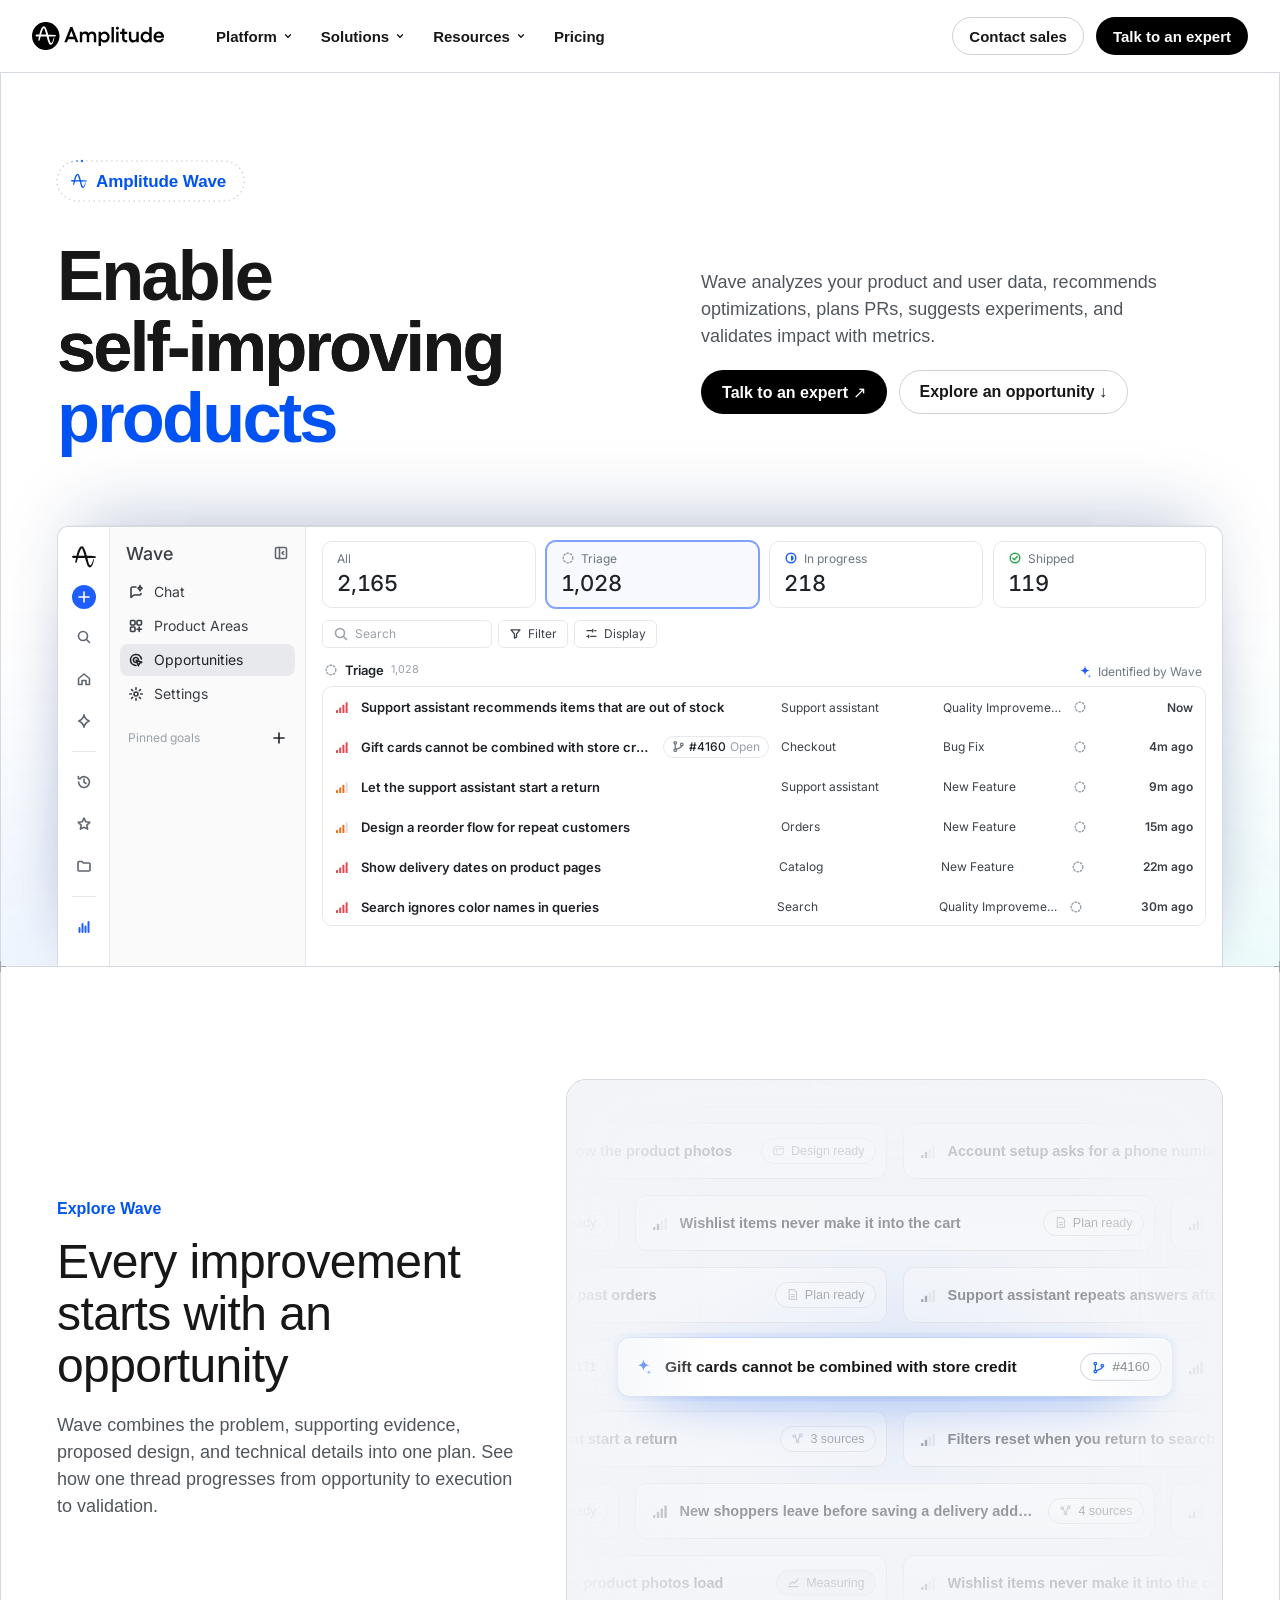
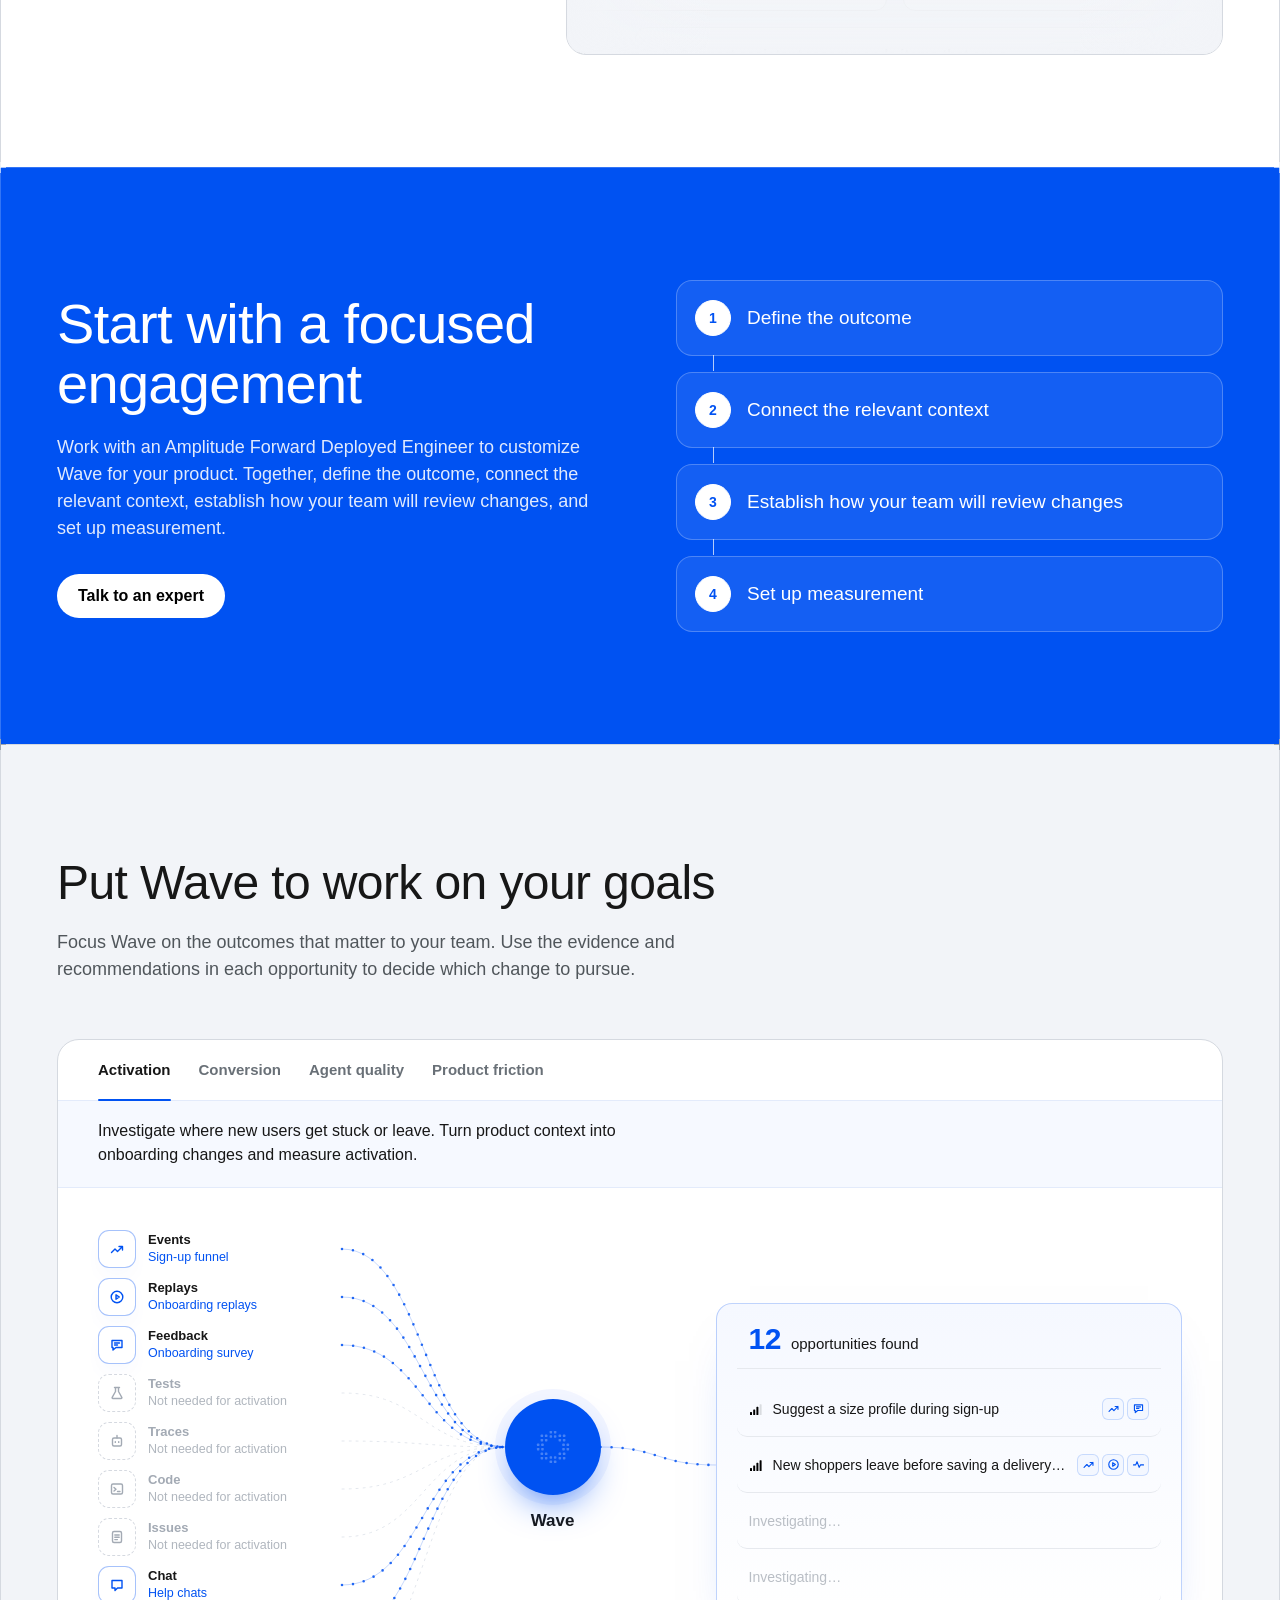
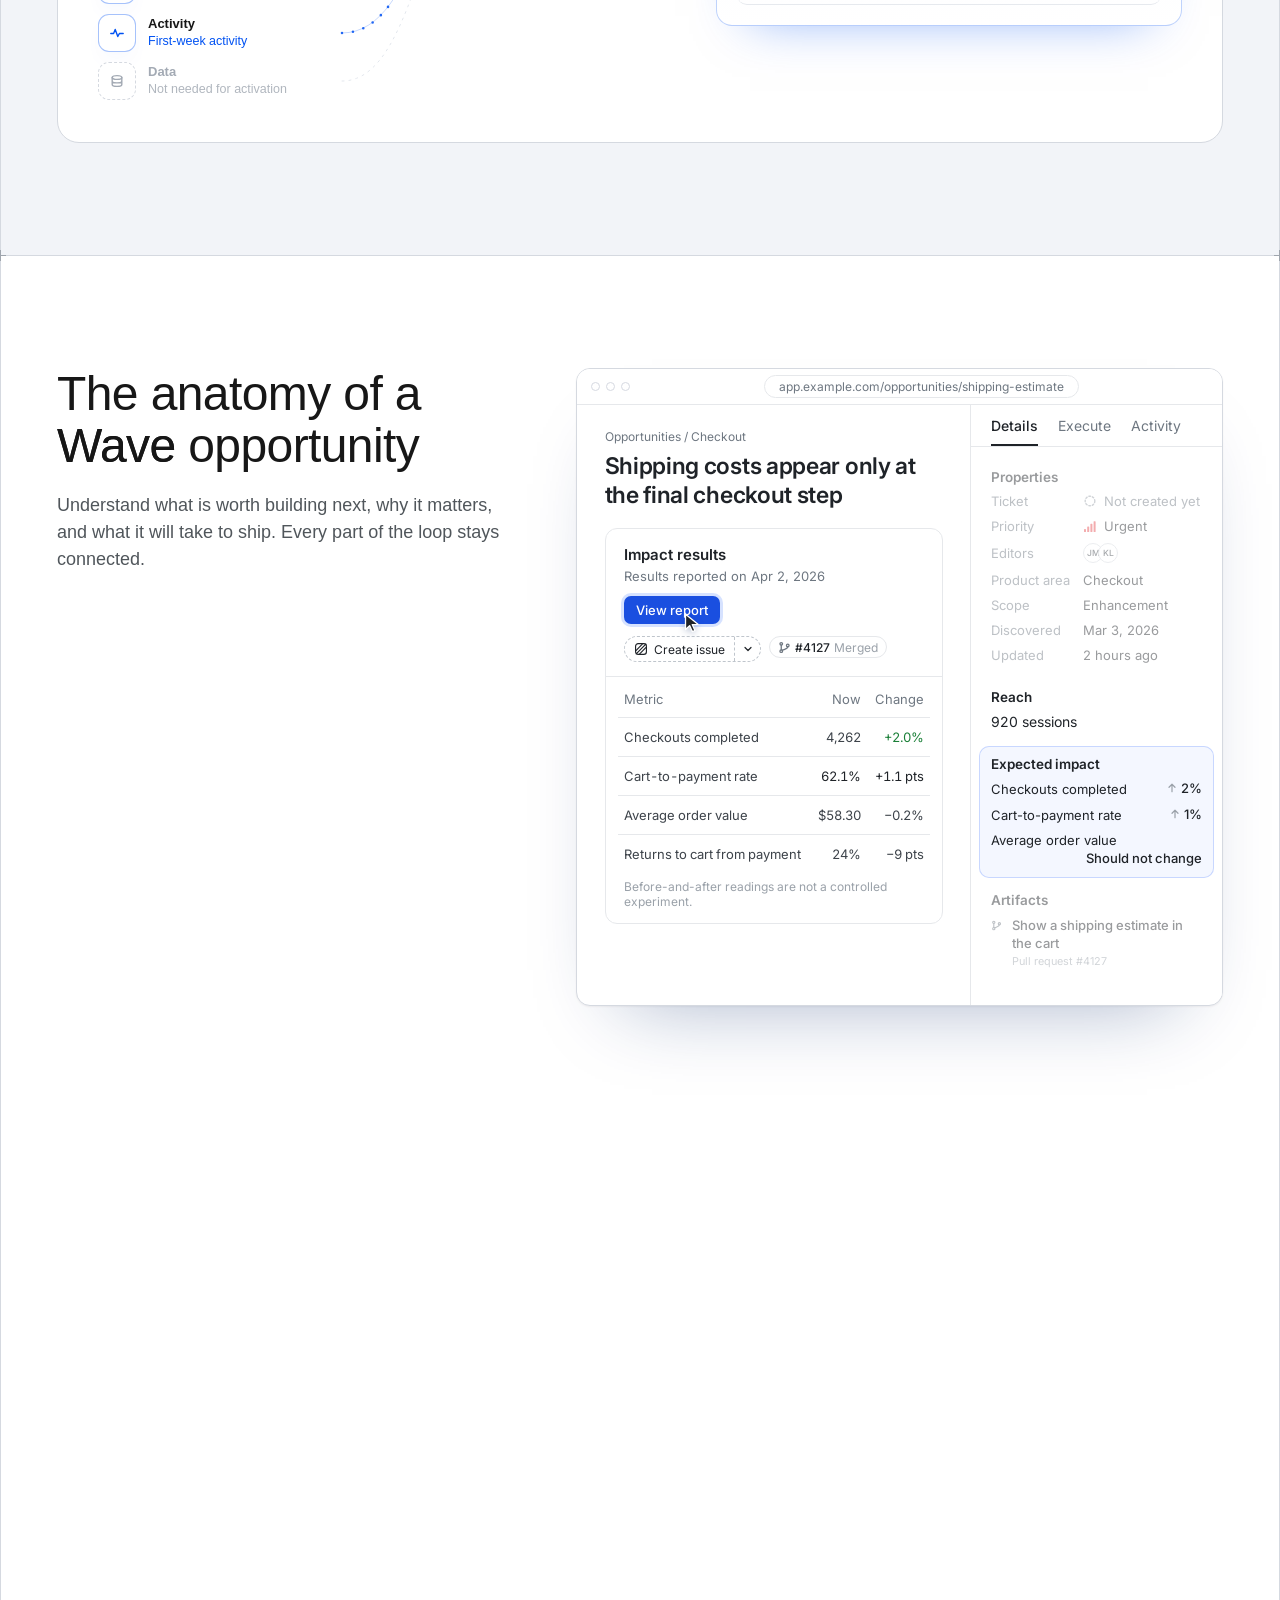
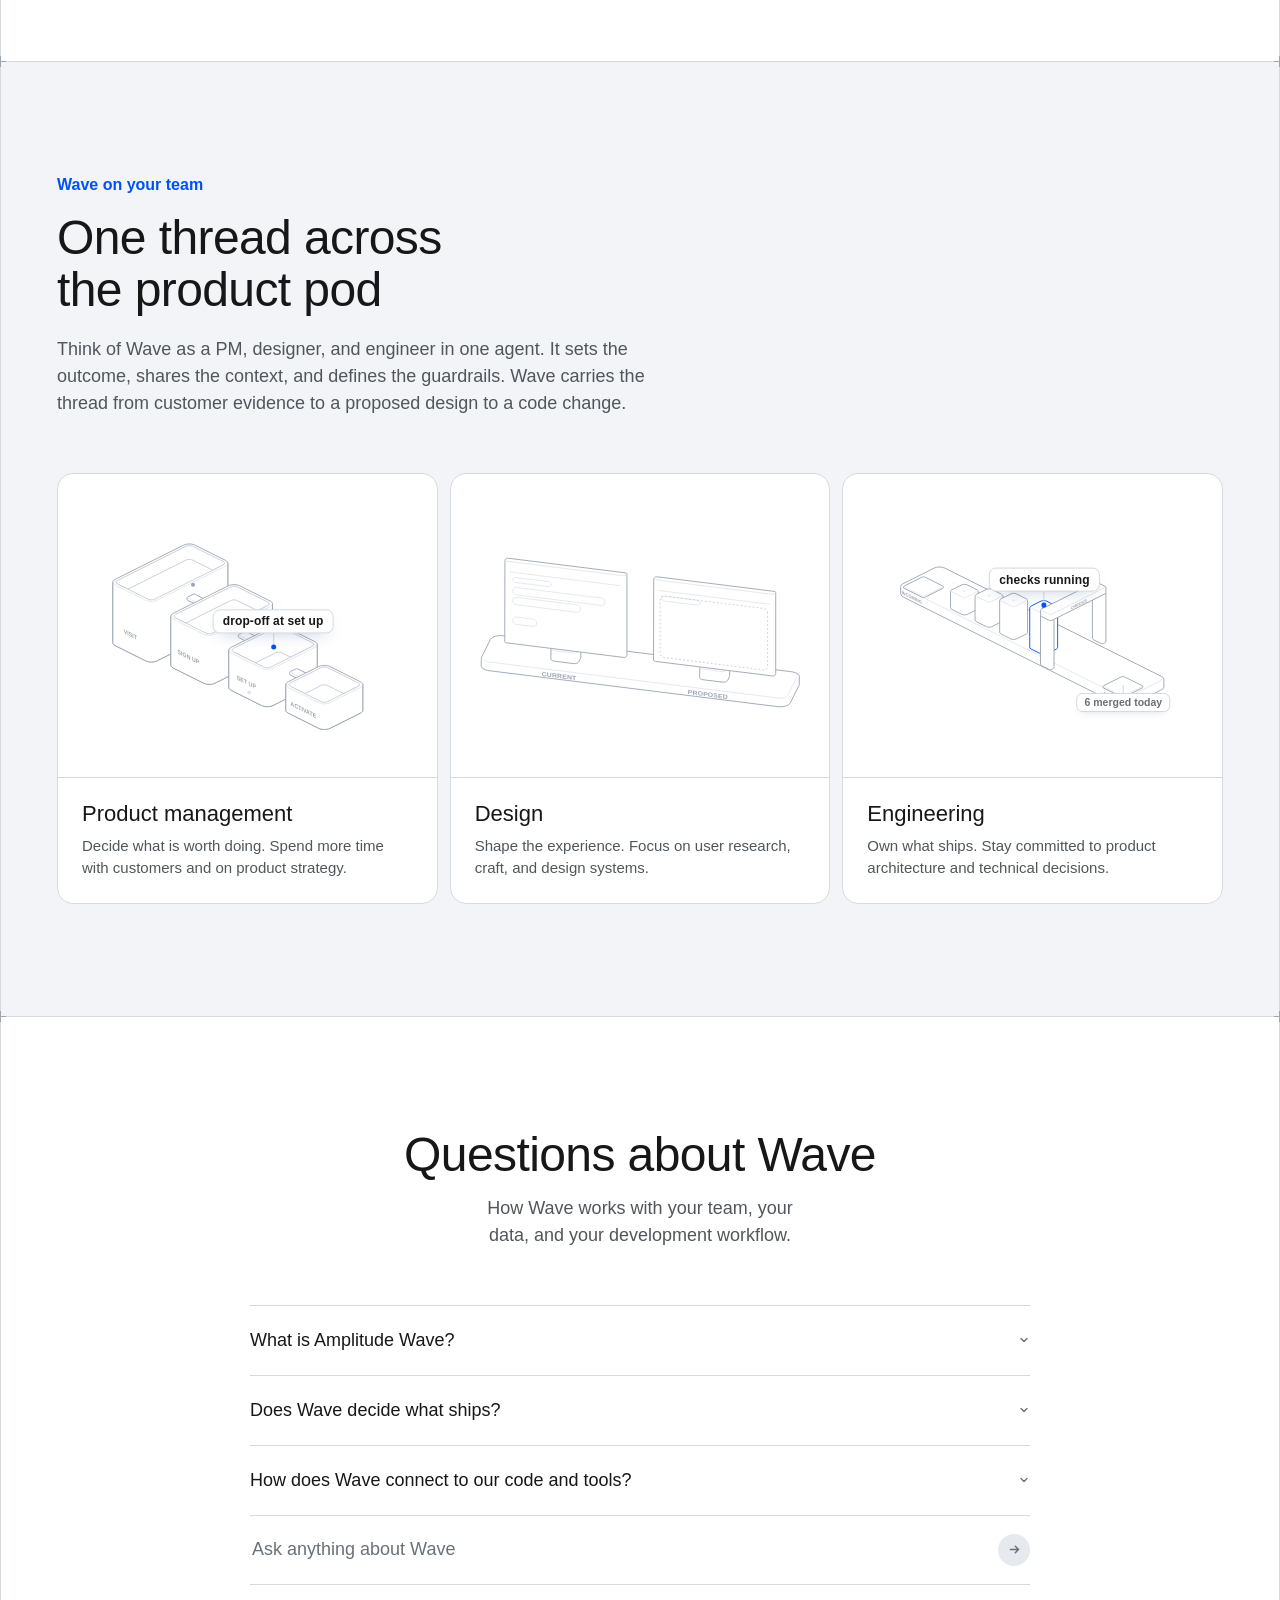
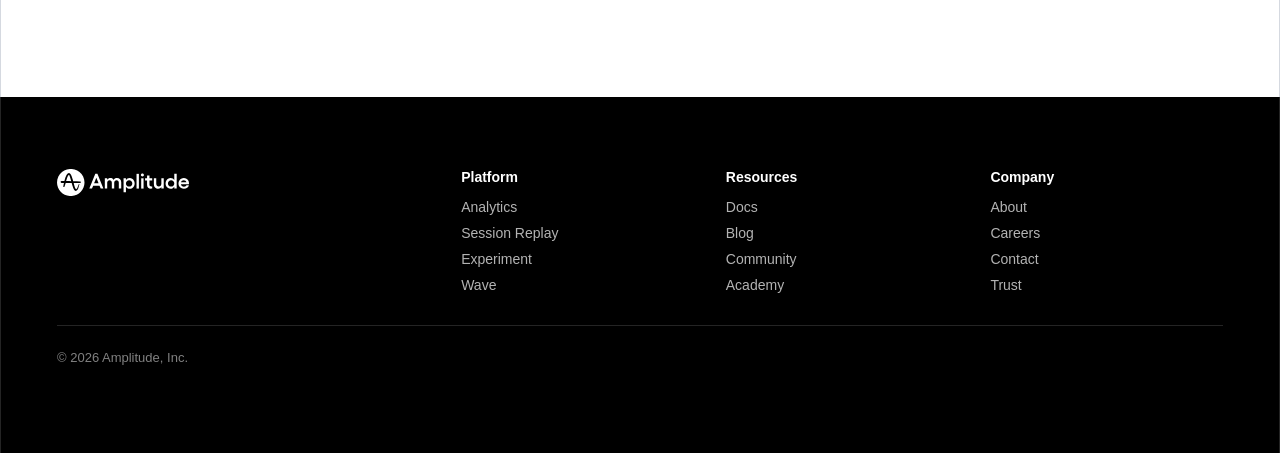
==== commit ab14a400: "Platform menu with the Amplitude Wave card (Version E pages) Co-Authored-By: Claude Opus 5.5 <norepl" ====
--- a/a/index.html
+++ b/a/index.html
@@ -18,8 +18,8 @@
     <meta property="og:image:alt" content="Wave design explorations" />
     <meta name="twitter:card" content="summary_large_image" />
     <meta name="twitter:image" content="https://joshuahunt-amplitude.github.io/wave-preview/og.jpg" />
-    <script type="module" crossorigin src="../assets/share-CKdkgBJA.js"></script>
-    <link rel="stylesheet" crossorigin href="../assets/share-DlD9aAQ8.css">
+    <script type="module" crossorigin src="../assets/share-DPGbcCYG.js"></script>
+    <link rel="stylesheet" crossorigin href="../assets/share-DP5YFMPX.css">
   </head>
   <body>
     <div id="root"></div>
--- a/assets/share-DP5YFMPX.css
+++ b/assets/share-DP5YFMPX.css
@@ -0,0 +1 @@
+@font-face{font-family:Gellix;font-style:normal;font-weight:400;font-display:swap;src:url(https://fonts.cdnfonts.com/s/29655/GellixRegular.woff)format("woff")}@font-face{font-family:Gellix;font-style:normal;font-weight:500;font-display:swap;src:url(https://fonts.cdnfonts.com/s/29655/GellixMedium.woff)format("woff")}@font-face{font-family:Gellix;font-style:normal;font-weight:600;font-display:swap;src:url(https://fonts.cdnfonts.com/s/29655/GellixSemiBold.woff)format("woff")}@font-face{font-family:Gellix;font-style:normal;font-weight:700;font-display:swap;src:url(https://fonts.cdnfonts.com/s/29655/GellixBold.woff)format("woff")}:root{color:#fff;font-synthesis:none;-webkit-font-smoothing:antialiased;background:#000;font-family:Gellix,Arial,sans-serif;font-weight:400}*{box-sizing:border-box}body{margin:0}button,input{font:inherit}button,a{-webkit-tap-highlight-color:transparent}button{cursor:pointer}a{color:inherit;text-decoration:none}button{color:inherit}button:focus-visible,a:focus-visible,summary:focus-visible,input:focus-visible{outline-offset:4px;outline:3px solid #7974ff}html{scroll-behavior:smooth;scroll-padding-top:90px}::selection{background:#ddd9ff}button{border:0}h1,h2,h3,h4,p{margin:0}button:disabled{cursor:default}@media (prefers-reduced-motion:reduce){html{scroll-behavior:auto}*,:before,:after{transition:none!important;animation:none!important}}.w7{--blue:#0052f2;--blue-deep:#003fcc;--blue-soft:#6da1ff;--sky:#e8effe;--paper:#f2f4f8;--card:#fff;--line:#d5d9e0;--line-soft:#e6e9ee;--gray:#9fa5ad;--ink:#171717;--body:#50565b;--label:#697077;--green:#56d293;--ease:cubic-bezier(.32,.72,0,1);color:var(--ink);background:#fff;min-height:100vh;font-family:Gellix,Arial,sans-serif}.w7 h1,.w7 h2,.w7 h3,.w7 h4{color:inherit;font-weight:400}:where(.w7) button{color:inherit;background:0 0;padding:0}.w7-skip{z-index:100;color:#fff;background:#000;border-radius:999px;padding:8px 14px;position:absolute;top:8px;left:-999px}.w7-skip:focus{left:16px}.w7-wrap{border-left:1px solid var(--line);border-right:1px solid var(--line);width:min(100%,1344px);margin:0 auto;padding:112px 56px;position:relative}.w7-sec{border-top:1px solid var(--line);position:relative;overflow-x:clip}.w7-sec>.w7-wrap:before,.w7-sec>.w7-wrap:after{content:"";z-index:2;pointer-events:none;background:linear-gradient(var(--gray),var(--gray)) center/11px 1px no-repeat,linear-gradient(var(--gray),var(--gray)) center/1px 11px no-repeat;width:11px;height:11px;position:absolute;top:-6px}.w7-sec>.w7-wrap:before{left:-6px}.w7-sec>.w7-wrap:after{right:-6px}.w7-blue{background:var(--blue);color:#fff;border-top-color:#fff3}.w7-blue>.w7-wrap{border-color:#fff3}.w7-blue>.w7-wrap:before,.w7-blue>.w7-wrap:after{--gray:#ffffff80}.w7-paper{background:var(--paper)}.w7-lead{color:var(--blue);margin-bottom:16px;font-size:16px;font-weight:600;line-height:22px}.w7-blue .w7-lead{color:#fff;opacity:.85}.w7-nobr{white-space:nowrap}.w7-h1{letter-spacing:-1px;font-size:72px;line-height:76px}.w7-h2{letter-spacing:-.6px;font-size:48px;line-height:52px}.w7-desc{color:var(--body);max-width:620px;margin-top:20px;font-size:18px;line-height:27px}.w7-blue .w7-desc{color:#ffffffe0}.w7-head{max-width:720px;margin-bottom:56px}.w7-head.center{text-align:center;margin-inline:auto}.w7-head.center .w7-desc{margin-inline:auto}.w7-support{color:var(--label);max-width:440px;margin-top:20px;font-size:14px;line-height:20px}.w7-blue .w7-support{color:#ffffffb3}.w7-mono{letter-spacing:.08em;text-transform:uppercase;color:var(--label);font:600 11.5px/16px Gellix,Arial,sans-serif}.w7-btn{white-space:nowrap;border:1px solid #0000;border-radius:999px;justify-content:center;align-items:center;gap:8px;height:44px;padding:0 20px;font-size:16px;font-weight:600;transition:background .15s,border-color .15s,color .15s;display:inline-flex}.w7-btn.sm{height:38px;padding:0 16px;font-size:15px}.w7-btn.dark{color:#fff;background:#000}.w7-btn.dark:hover{background:#2b2b2b}.w7-btn.light{color:#000;background:#fff}.w7-btn.light:hover{background:var(--sky)}.w7-btn.line{color:var(--ink);border-color:#0000002e}.w7-btn.line:hover{border-color:var(--ink)}.w7-btn.ghost{color:#fff;border-color:#ffffff80}.w7-btn.ghost:hover{background:#ffffff1f}.w7-actions{flex-wrap:wrap;gap:12px;margin-top:32px;display:flex}.w7-link{color:var(--blue);align-items:center;gap:6px;font-size:15px;font-weight:600;display:inline-flex}.w7-link:hover{gap:9px}.w7-link{transition:gap .2s var(--ease)}.w7-header{z-index:50;-webkit-backdrop-filter:blur(12px);backdrop-filter:blur(12px);border-bottom:1px solid var(--line);background:#fffffff2;position:sticky;top:0}.w7-bar{align-items:center;gap:12px;width:min(100%,1344px);height:72px;margin:0 auto;padding:0 32px;display:flex}.w7-brand img{width:132px;height:auto;display:block}.w7-header .w7-brand img{filter:brightness(0)}.w7-header nav{gap:28px;margin:0 auto 0 40px;font-size:15px;font-weight:600;display:flex}.w7-header nav a{align-items:center;gap:6px;display:inline-flex}.w7-header nav a:hover{color:var(--blue)}.w7-version{white-space:nowrap;border-radius:999px;height:38px;padding:0 12px;font-size:12px;font-weight:600;border:1px solid var(--line)!important}.w7-version kbd{font:inherit;opacity:.55;margin-left:6px}.w7-switch{z-index:30;color:#fff;background:#111;border-radius:8px;align-items:stretch;height:30px;font:600 12px/1 Gellix,Arial,sans-serif;display:flex;position:absolute;top:16px;right:16px;box-shadow:0 6px 20px #0003}.w7-switch-name{align-items:center;gap:8px;padding:0 10px;display:flex}.w7-switch-name span{white-space:nowrap;max-width:0;transition:max-width .3s var(--ease);overflow:hidden}.w7-switch:hover .w7-switch-name span,.w7-switch-name[aria-expanded=true] span{max-width:200px}.w7-switch-name small{opacity:.6;font-size:11px}.w7-switch-next{border-left:1px solid #ffffff26;place-items:center;width:30px;display:grid}.w7-switch-menu{background:#111;border-radius:10px;min-width:220px;padding:6px;display:grid;position:absolute;top:36px;right:0;box-shadow:0 12px 30px #0004}.w7-switch-menu button{text-align:left;border-radius:6px;align-items:center;gap:10px;height:34px;padding:0 10px;font-weight:500;display:flex}.w7-switch-menu button span{opacity:.5;width:12px}.w7-switch-menu button:hover,.w7-switch-menu [aria-checked=true]{background:#ffffff1a}.w7-palette{border:1px solid var(--line);border-radius:14px;width:min(560px,100% - 32px);padding:0;font-family:Gellix,Arial,sans-serif;box-shadow:0 30px 80px #0003}.w7-palette::backdrop{-webkit-backdrop-filter:blur(2px);backdrop-filter:blur(2px);background:#0b0d1233}.w7-palette input{border:0;border-bottom:1px solid var(--line);outline:none;width:100%;height:54px;padding:0 18px;font-size:16px}.w7-palette ul{max-height:360px;margin:0;padding:8px;list-style:none;overflow:auto}.w7-palette li button{text-align:left;border-radius:8px;align-items:center;gap:12px;width:100%;height:44px;padding:0 12px;font-size:15px;display:flex}.w7-palette li button b{width:30px;color:var(--blue);font-weight:600}.w7-palette li button.on{background:var(--paper)}.w7-palette em{color:var(--label);margin-left:auto;font-size:12px;font-style:normal}.w7-footer{color:#fff;background:#000}.w7-footer .w7-wrap{border-color:#ffffff24;grid-template-columns:1.6fr repeat(3,minmax(0,1fr));gap:32px;padding:72px 56px 88px;display:grid}.w7-footer div{align-content:start;gap:10px;font-size:14px;display:grid}.w7-footer b{margin-bottom:4px;font-weight:600}.w7-footer div a{color:#ffffffb3}.w7-footer div a:hover{color:#fff}.w7-footer p{color:#ffffff80;border-top:1px solid #ffffff24;grid-column:1/-1;padding-top:24px;font-size:13px}.w7-window{border:1px solid var(--line);background:#fff;border-radius:14px;position:relative;overflow:hidden;box-shadow:0 1px 2px #0000000d,0 40px 80px -48px #0a2a6b66}.w7-blue .w7-window{border-color:#ffffff59;box-shadow:0 50px 100px -40px #00163dcc}.w7-window-bar{background:#fff;border-bottom:1px solid #e6e8eb;align-items:center;gap:6px;height:36px;padding:0 14px;display:flex}.w7-window-bar i{border:1px solid #d5d9e0;border-radius:50%;width:9px;height:9px}.w7-window-bar span{white-space:nowrap;text-overflow:ellipsis;color:#6e7781;border:1px solid #e6e8eb;border-radius:999px;max-width:72%;margin:0 auto;padding:3px 14px;font:12px -apple-system,BlinkMacSystemFont,sans-serif;overflow:hidden}@media (width<=1100px){.w7-header nav{display:none}.w7-header .w7-btn.line{margin-left:auto}.w7-h1{font-size:56px;line-height:60px}.w7-h2{font-size:40px;line-height:44px}.w7-footer .w7-wrap{grid-template-columns:repeat(3,minmax(0,1fr))}.w7-footer .w7-brand{grid-column:1/-1}}@media (width<=760px){.w7-bar{height:64px;padding:0 20px}.w7-header .w7-btn{display:none}.w7-version{margin-left:auto}.w7-brand img{width:116px}.w7-wrap{padding:72px 20px}.w7-h1{letter-spacing:-.5px;font-size:42px;line-height:46px}.w7-h2{letter-spacing:-.3px;font-size:32px;line-height:37px}.w7-desc{font-size:17px;line-height:25px}.w7-head{margin-bottom:36px}.w7-footer .w7-wrap{grid-template-columns:repeat(2,minmax(0,1fr));padding:56px 20px 72px}.w7-switch{top:10px;right:10px}}.w7-hold{min-width:0;display:grid}.w7-hold>*{visibility:hidden;pointer-events:none;grid-area:1/1;min-width:0}.w7-hold>.on{visibility:visible;pointer-events:auto;animation:w7-rise .5s var(--ease) both}@media (prefers-reduced-motion:reduce){.w7-hold>.on{animation:none}}.p6-app,.p6-impact,.p6-details,.p6-doc,.p6-card{--p-ink:#1f2328;--p-body:#3d434a;--p-muted:#6e7781;--p-faint:#9aa1a9;--p-line:#e6e8eb;--p-soft:#f6f7f8;--p-blue:#1e5eff;--p-red:#e5484d;--p-orange:#f76b15;--p-green:#2da44e;color:var(--p-ink);-webkit-font-smoothing:antialiased;letter-spacing:0;text-align:left;font-family:-apple-system,BlinkMacSystemFont,Inter,Segoe UI,Roboto,Helvetica,Arial,sans-serif}.p6-app *,.p6-impact *,.p6-details *,.p6-doc *{font-family:inherit}.p6-app{background:#fff;grid-template-columns:52px 196px minmax(0,1fr);min-height:100%;font-size:13px;display:grid}.p6-app.nonav{grid-template-columns:52px minmax(0,1fr)}.p6-rail{border-right:1px solid var(--p-line);color:#5f6670;flex-direction:column;align-items:center;gap:14px;padding:16px 0;display:flex}.p6-rail span{border-radius:8px;place-items:center;width:28px;height:28px;display:grid}.p6-rail .p6-mark{color:#111}.p6-rail .p6-new{background:var(--p-blue);color:#fff;border-radius:50%;width:24px;height:24px}.p6-rail .on{color:var(--p-blue)}.p6-rail hr{border:0;border-top:1px solid var(--p-line);width:24px;margin:2px 0}.p6-nav{border-right:1px solid var(--p-line);background:#fafafa;flex-direction:column;gap:2px;padding:16px 10px;display:flex}.p6-nav p{color:#3a3f45;justify-content:space-between;align-items:center;padding:0 6px 10px;font-size:18px;font-weight:500;display:flex}.p6-nav p span{color:#5f6670;display:grid}.p6-nav>span{color:#3a3f45;border-radius:8px;align-items:center;gap:10px;height:32px;padding:0 8px;font-size:14px;display:flex}.p6-nav>span.on{color:var(--p-ink);background:#e8e9ec}.p6-nav small{color:var(--p-faint);justify-content:space-between;align-items:center;margin-top:18px;padding:0 8px;font-size:12px;display:flex}.p6-nav small i{color:var(--p-ink);display:grid}.p6-main{background:#fff;min-width:0;padding:14px 16px}.p6-stats{grid-template-columns:repeat(4,minmax(0,1fr));gap:10px;display:grid}.p6-stat{text-align:left;border:1px solid var(--p-line);color:var(--p-ink);background:#fff;border-radius:10px;gap:4px;padding:9px 14px 11px;transition:border-color .2s,background .2s,box-shadow .2s;display:grid}.p6-stat small{color:var(--p-muted);align-items:center;gap:6px;font-size:12px;display:flex}.p6-stat.triage small svg{color:var(--p-faint)}.p6-stat.progress small svg{color:var(--p-blue)}.p6-stat.shipped small svg{color:var(--p-green)}.p6-stat b{letter-spacing:-.2px;font-variant-numeric:tabular-nums;font-size:22px;font-weight:500}.p6-stat[aria-selected=true]{background:#f7f9ff;border-color:#7fa2ff;box-shadow:0 0 0 1px #7fa2ff}.p6-stat:hover{border-color:#c9ced4}.p6-tools{gap:6px;margin:12px 0 10px;display:flex}.p6-search,.p6-tool{border:1px solid var(--p-line);height:28px;color:var(--p-body);border-radius:6px;align-items:center;gap:6px;padding:0 10px;font-size:12px;display:inline-flex}.p6-search{width:170px;color:var(--p-faint)}.p6-group{align-items:center;gap:7px;padding:4px 2px 8px;font-size:13px;font-weight:600;display:flex}.p6-group svg{color:var(--p-green)}.p6-group.progress svg{color:var(--p-blue)}.p6-group.triage svg{color:var(--p-faint)}.p6-group small{color:var(--p-faint);font-weight:400}.p6-rows{border:1px solid var(--p-line);border-radius:10px;overflow:hidden}.p6-row{border-top:1px solid var(--p-line);background:#fff;align-items:center;gap:12px;height:40px;padding:0 12px;font-size:13px;display:flex}.p6-rows .p6-row:first-child{border-top:0}.p6-row-title{white-space:nowrap;text-overflow:ellipsis;flex:1;min-width:0;font-weight:600;overflow:hidden}.p6-row-prs{flex:none;gap:4px;display:flex}.p6-row-area{width:150px;color:var(--p-body);white-space:nowrap;text-overflow:ellipsis;flex:none;font-size:12px;overflow:hidden}.p6-row-type{width:118px;color:var(--p-body);white-space:nowrap;text-overflow:ellipsis;flex:none;font-size:12px;overflow:hidden}.p6-row-date{text-align:right;color:#3a3f45;flex:none;width:48px;font-size:12px;font-weight:600}.p6-prio{flex:none}.p6-prio rect{fill:#d9dce0}.p6-prio.p4 rect.on{fill:var(--p-red)}.p6-prio.p3 rect.on{fill:var(--p-orange)}.p6-pr{border:1px solid var(--p-line);white-space:nowrap;background:#fff;border-radius:999px;align-items:center;gap:4px;height:22px;padding:0 8px;font-size:12px;display:inline-flex}.p6-pr svg{color:var(--p-muted)}.p6-pr b{font-weight:500}.p6-pr em{color:var(--p-faint);font-style:normal}.p6-who{flex:none;width:60px;display:inline-flex}.p6-who i{width:20px;height:20px;color:var(--p-body);background:#fff;border:1px solid #d3d7dc;border-radius:50%;place-items:center;margin-right:-5px;font-size:8.5px;font-style:normal;font-weight:500;display:grid}.p6-who.none{color:var(--p-faint)}.p6-impact{border:1px solid var(--p-line);background:#fff;border-radius:12px;overflow:hidden}.p6-impact-head{justify-content:space-between;align-items:flex-start;gap:12px;padding:16px 18px 0;display:flex}.p6-impact-head b{font-size:15px;font-weight:600;display:block}.p6-impact-head small{color:var(--p-muted);margin-top:4px;font-size:13px;display:block}.p6-btn{background:var(--p-blue);color:#fff;white-space:nowrap;border-radius:7px;align-items:center;height:28px;padding:0 12px;font-size:13px;font-weight:500;display:inline-flex}.p6-impact-actions{border-bottom:1px solid var(--p-line);flex-wrap:wrap;gap:8px;padding:12px 18px 14px;display:flex}.p6-linear{height:26px;color:var(--p-ink);background:#fff;border:1px dashed #bfc5cc;border-radius:999px;align-items:stretch;font-size:12px;display:inline-flex}.p6-linear-l{align-items:center;gap:6px;padding:0 9px;display:inline-flex}.p6-linear-r{border-left:1px dashed #bfc5cc;place-items:center;width:26px;display:grid}.p6-impact table{border-collapse:collapse;width:calc(100% - 24px);margin:4px 12px 0;font-size:13px}.p6-impact th{text-align:right;color:var(--p-muted);white-space:nowrap;padding:10px 6px;font-weight:400}.p6-impact th:first-child,.p6-impact td:first-child{text-align:left}.p6-impact td.up{color:#1a7f37}.p6-impact td{border-top:1px solid var(--p-line);text-align:right;color:var(--p-body);font-variant-numeric:tabular-nums;padding:10px 6px}.p6-impact td:first-child{color:var(--p-body);max-width:260px}.p6-impact tr:nth-child(2) td:not(:first-child){color:var(--p-ink)}.p6-note{color:var(--p-faint);padding:6px 18px 14px;font-size:12px}.p6-details{background:#fff;flex-direction:column;gap:4px;padding:0 20px 16px;font-size:13px;display:flex}.p6-tabs{border-bottom:1px solid var(--p-line);gap:20px;margin:0 -20px 8px;padding:0 20px;display:flex}.p6-tabs span{color:var(--p-muted);border-bottom:2px solid #0000;padding:12px 0 10px;font-size:14px}.p6-tabs .on{color:var(--p-ink);border-color:var(--p-ink);font-weight:500}.p6-details h4{margin:0 0 8px;font-size:13.5px;font-weight:600}.p6-details dl{gap:9px;margin:0;display:grid}.p6-details dl div{grid-template-columns:minmax(84px,40%) minmax(0,1fr);align-items:center;gap:8px;display:grid}.p6-details dd{white-space:nowrap;text-overflow:ellipsis;min-width:0;overflow:hidden}.p6-details dt{color:var(--p-muted)}.p6-details dd{color:var(--p-ink);align-items:center;gap:7px;margin:0;display:flex}.p6-details dd .muted{color:var(--p-muted)}.p6-details dd>svg{color:var(--p-faint)}.p6-reach{font-size:14px}.p6-expected{gap:9px;margin:0;padding:0;list-style:none;display:grid}.p6-expected li{justify-content:space-between;gap:10px;display:flex}.p6-expected span{white-space:nowrap;text-overflow:ellipsis;text-underline-offset:4px;min-width:0;-webkit-text-decoration:underline dotted #b9bfc6;text-decoration:underline dotted #b9bfc6;overflow:hidden}.p6-expected b{white-space:nowrap;align-items:center;gap:3px;font-weight:500;display:inline-flex}.p6-expected b svg{color:var(--p-faint)}.p6-artifact{align-items:flex-start;gap:10px;display:flex}.p6-artifact>svg{color:var(--p-muted);margin-top:3px}.p6-artifact b{font-weight:500;line-height:18px;display:block}.p6-artifact small{color:var(--p-faint)}.p6-doc h5{margin:0 0 10px;font-size:18px;font-weight:600}.p6-doc h6{margin:14px 0 4px;font-size:13.5px;font-weight:600}.p6-doc p{color:var(--p-body);font-size:13.5px;line-height:1.65}.p6-details section{border-radius:10px;margin:0 -12px;padding:10px 12px 12px;transition:background .5s,box-shadow .5s,opacity .5s}.p6-details.focusing section{opacity:.45}.p6-details.focusing section.hl{opacity:1;background:#f4f7ff;box-shadow:inset 0 0 0 1px #c8d7ff}.p6-expected li{min-width:0}.p6-expected span{flex:1}.p6-expected b{flex:none}@media (width<=760px){.p6-impact table{table-layout:fixed;width:calc(100% - 16px);margin:4px 8px 0;font-size:12px}.p6-impact th:nth-child(4),.p6-impact td:nth-child(4){display:none}.p6-impact th:first-child,.p6-impact td:first-child{width:55%}.p6-impact th,.p6-impact td{padding:8px 4px}.p6-impact-head{padding:14px 14px 0}.p6-impact-actions{padding:10px 14px 12px}.p6-note{padding:6px 14px 12px}}.p6-impact{container-type:inline-size}.p6-impact th,.p6-impact td{white-space:nowrap}.p6-impact td:first-child{white-space:normal;line-height:18px}@container (width<=460px){.p6-impact th:nth-child(2),.p6-impact td:nth-child(2){display:none}.p6-impact th:nth-child(4){font-size:0}.p6-impact th:nth-child(4):after{content:"Change";font-size:13px}.p6-impact-head{flex-wrap:wrap}.p6-impact-head small{white-space:nowrap}}.p6-expected li{flex-wrap:wrap;align-items:baseline;row-gap:2px}.p6-expected span{flex:1 0 auto;max-width:100%}.p6-expected b{margin-left:auto}.w7-fig{--hairline-plate:#fff;--hairline-hi:#0052f2;--hairline-edge:#9aa4b2;--hairline-mid:#c5ccd6;--hairline-lo:#e2e6ec;--tag-bg:#fff;--tag-ink:#171717;--tag-line:#d5d9e0;position:relative}.w7-fig.paper{--hairline-plate:#f2f4f8;--hairline-lo:#dde2e9}.w7-fig.blue{--hairline-plate:#0052f2;--hairline-hi:#fff;--hairline-edge:#a9c4ff;--hairline-mid:#5b8cf7;--hairline-lo:#2f6bf4;--tag-bg:#fff;--tag-ink:#0041c2;--tag-line:#fff}.w7-fig-stage{width:100%}.w7-fig svg text.w7-iso{fill:var(--hl-edge);stroke:none;letter-spacing:.02em;text-transform:uppercase;font-family:Gellix,Arial,sans-serif;font-weight:600;transition:fill .26s cubic-bezier(.5,0,.1,1),opacity .3s}.w7-fig svg text.w7-iso.dim{opacity:.45}.w7-fig svg text.w7-iso.on{fill:var(--hl-hi);font-weight:600}.w7-fig-tag{z-index:2;pointer-events:none;opacity:0;transition:opacity .25s,transform .45s cubic-bezier(.2,.8,.2,1);position:absolute;top:0;left:0}.w7-fig-tag.live{transition:opacity .25s}.w7-fig-tag.on{opacity:1}.w7-fig-tag b{border:1px solid var(--tag-line);background:var(--tag-bg);color:var(--tag-ink);white-space:nowrap;letter-spacing:.01em;border-radius:7px;padding:5px 9px;font:600 12px/1 Gellix,Arial,sans-serif;display:block;position:absolute;bottom:14px;left:0;box-shadow:0 6px 16px -8px #0a2a6b59}.w7-fig-tag:before{content:"";left:var(--lead,0);background:var(--tag-line);width:1px;height:14px;position:absolute;bottom:0;transform:translate(-.5px)}.w7-fig-tag:after{content:"";left:var(--lead,0);background:var(--hairline-hi);border-radius:50%;width:5px;height:5px;position:absolute;bottom:-2.5px;transform:translate(-2.5px)}.w7-fig.blue .w7-fig-tag:after{background:#fff}.w7-fig-tag.below b{top:14px;bottom:auto}.w7-fig-tag.below:before{top:0;bottom:auto}.w7-fig-pin{z-index:1;pointer-events:none;position:absolute;top:0;left:0}.w7-fig-pin b{border:1px solid var(--tag-line);background:var(--tag-bg);color:#697077;white-space:nowrap;border-radius:6px;padding:3px 7px;font:600 10.5px/1.1 Gellix,Arial,sans-serif;transition:color .26s,border-color .26s;display:block;position:absolute;bottom:8px;left:0;box-shadow:0 4px 10px -6px #0a2a6b40}.w7-fig-pin:before{content:"";left:var(--lead,0);background:var(--tag-line);width:1px;height:8px;position:absolute;bottom:0;transform:translate(-.5px)}.w7-fig-pin.below b{top:8px;bottom:auto}.w7-fig-pin.on b{color:var(--tag-ink);border-color:var(--hairline-hi)}.w7-fig.blue .w7-fig-pin b{color:#ffffffd9;box-shadow:none;-webkit-backdrop-filter:blur(2px);backdrop-filter:blur(2px);background:#ffffff1f;border-color:#ffffff59}.w7-fig.blue .w7-fig-pin:before{background:#ffffff59}.w7-fig.blue .w7-fig-pin.below b{top:8px;bottom:auto}.w7-fig-pin.below:before{top:0;bottom:auto}.w7-fig-pin.on b{color:var(--tag-ink);background:#fff;border-color:#fff}@media (prefers-reduced-motion:reduce){.w7-fig-tag{transition:opacity .25s}}.w7-hero{border-top:0}.w7-hero.l0,.w7-hero.l2,.w7-hero.l5{background:var(--blue);color:#fff}.w7-hero.l0>.w7-wrap,.w7-hero.l2 .w7-wrap,.w7-hero.l5 .w7-wrap{border-color:#fff3}.w7-hero>.w7-wrap:before,.w7-hero>.w7-wrap:after{display:none}.w7-hero.l1{background:var(--paper)}.w7h{padding-top:104px}.w7h-copy{grid-template-columns:minmax(0,1.1fr) minmax(0,.9fr);align-items:end;gap:24px 72px;display:grid}.w7h-copy .w7-desc{margin-top:0}.w7h-copy.stack{grid-template-columns:minmax(0,1fr);gap:0}.w7h-copy.stack .w7-desc{margin-top:24px}.w7-hero.l0 .w7-lead,.w7-hero.l2 .w7-lead,.w7-hero.l5 .w7-lead{color:#fff;opacity:.85}.w7-hero.l0 .w7-desc,.w7-hero.l2 .w7-desc,.w7-hero.l5 .w7-desc{color:#ffffffe6}.w7-hero.l0 .w7-support,.w7-hero.l2 .w7-support,.w7-hero.l5 .w7-support{color:#ffffffb3}.w7-rise{animation:w7-rise .5s var(--ease) both}@keyframes w7-rise{0%{opacity:0;transform:translateY(6px)}}.w7h-feed{padding-bottom:0}.w7h-shot{border-bottom:0;border-radius:14px 14px 0 0;height:580px;margin-top:72px}.w7h-shot .p6-app{height:calc(100% - 36px)}.w7h-open{grid-template-columns:minmax(0,5fr) minmax(0,7fr);align-items:center;gap:56px;padding-block:96px;display:grid}.w7h-stage{height:640px;position:relative}.w7h-layer{transform:translate3d(var(--dx,0),var(--dy,0),0);transition:transform .9s cubic-bezier(.2,.8,.2,1);position:absolute}.w7h-layer.back{width:310px;top:0;right:0}.w7h-layer.mid{width:min(560px,82%);top:64px;left:0}.w7h-layer.front{bottom:18px;left:8%}.w7h-panel{border:1px solid var(--line);background:#fff;border-radius:14px;overflow:hidden;box-shadow:0 30px 60px -40px #0a2a6b55}.w7h-panel .p6-details{height:560px;overflow:hidden;-webkit-mask-image:linear-gradient(#000 80%,#0000);mask-image:linear-gradient(#000 80%,#0000)}.w7h-oppcard{border:1px solid var(--line);background:#fff;border-radius:16px;padding:22px;box-shadow:0 1px 2px #0000000d,0 50px 90px -50px #0a2a6b80}.w7h-crumb{color:#6e7781;margin-bottom:8px;font:12px -apple-system,BlinkMacSystemFont,sans-serif}.w7h-oppcard h3{letter-spacing:-.3px;color:#1f2328;margin-bottom:16px;font:600 22px/28px -apple-system,BlinkMacSystemFont,Inter,sans-serif}.w7h-toast{border:1px solid var(--line);background:#fff;border-radius:14px;align-items:center;gap:12px;padding:12px 14px;font-family:-apple-system,BlinkMacSystemFont,Inter,sans-serif;display:flex;box-shadow:0 24px 50px -24px #0a2a6b80}.w7h-toast b{color:#1f2328;font-size:13px;font-weight:600;display:block}.w7h-toast small{color:#6e7781;white-space:nowrap;text-overflow:ellipsis;max-width:250px;font-size:12px;display:block;overflow:hidden}.w7h-toast-dot{background:#2da44e;border-radius:50%;flex:none;width:8px;height:8px;box-shadow:0 0 0 4px #2da44e26}.w7h-blue{--bp:1;min-height:min(calc(var(--hh,900px) * var(--bp-h,1)),calc(100svh - 72px));isolation:isolate;flex-direction:column;display:flex;position:relative;overflow:hidden}.w7h-wire,.w7h-spot,.w7h-scan{perspective:2200px;pointer-events:none;position:absolute;inset:0}.w7h-spot{-webkit-mask-image:radial-gradient(circle var(--spot,300px) at var(--sx) var(--sy),#000 30%,transparent 100%);-webkit-mask-image:radial-gradient(circle var(--spot,300px) at var(--sx) var(--sy),#000 30%,transparent 100%);mask-image:radial-gradient(circle var(--spot,300px) at var(--sx) var(--sy),#000 30%,transparent 100%);opacity:0;transition:opacity .5s}.w7h-blue.on .w7h-spot{opacity:1}.w7h-scan{--b:var(--scan-w,9%);-webkit-mask-image:linear-gradient(100deg,transparent calc(50% - var(--b)),#000 50%,transparent calc(50% + var(--b)));-webkit-mask-image:linear-gradient(100deg,transparent calc(50% - var(--b)),#000 50%,transparent calc(50% + var(--b)));mask-image:linear-gradient(100deg,transparent calc(50% - var(--b)),#000 50%,transparent calc(50% + var(--b)));animation:w7h-scan var(--scan-s,5.5s) var(--scan-at,3.9s) cubic-bezier(.45,0,.55,1) infinite both;opacity:.9;-webkit-mask-size:300% 100%;mask-size:300% 100%;-webkit-mask-repeat:no-repeat;mask-repeat:no-repeat}@keyframes w7h-scan{0%{-webkit-mask-position:100% 0;mask-position:100% 0}to{-webkit-mask-position:0 0;mask-position:0 0}}@property --dr{syntax:"<angle>";inherits:true;initial-value:0deg}.w7h-wire{animation:w7h-enter var(--enter-s,1.4s) cubic-bezier(.2,.8,.2,1) both,w7h-drift var(--drift-s,14s) ease-in-out infinite alternate}@property --et{syntax:"<angle>";inherits:true;initial-value:0deg}@keyframes w7h-enter{0%{opacity:0;--et:12deg;transform:translateY(70px)}to{opacity:1;--et:0deg;transform:none}}@keyframes w7h-drift{0%{--dr:calc(var(--drift,.8deg) * -1)}to{--dr:var(--drift,.8deg)}}.w7h-plane{left:50%;top:calc(var(--pt,-90px) * var(--bp));width:calc(var(--pw,1400px) * var(--bp));height:calc(var(--ph,700px) * var(--bp));transform-origin:50%;transform:translateX(calc(-50% + var(--px,110px) * var(--bp))) scale(var(--ps,1)) rotateX(calc(var(--tx,54deg) + var(--rx,0deg) + var(--et,0deg))) rotateZ(calc(var(--tz,-24deg) + var(--rz,0deg) + var(--dr,0deg)));transition:transform 1.2s cubic-bezier(.2,.8,.2,1);position:absolute}.w7h-app{border:1px solid rgb(255 255 255/var(--fa,.75));border-radius:18px;height:100%;overflow:hidden}.w7h-plane *{border-color:rgb(255 255 255/var(--la,.42))!important;color:rgb(255 255 255/var(--ta,.7))!important;box-shadow:none!important;background:0 0!important}.w7h-plane .p6-prio rect{fill:rgb(255 255 255/var(--la,.42))!important}.w7h-plane.lit *{color:#fff!important;border-color:#ffffffe6!important}.w7h-plane.lit .p6-prio rect.on{fill:#fff!important}.w7h-plane.lit .w7h-app{border-color:#fff}.w7h-blue:after{content:"";inset:var(--fade,56%) 0 0;z-index:1;background:linear-gradient(#0052f200,var(--blue) 46%);pointer-events:none;position:absolute}.w7h-print{z-index:2;padding-top:min(calc(var(--ct,500px) * var(--bp-h,1)),calc(100svh - 72px - 380px));border-color:#fff3;flex-direction:column;flex:1;justify-content:flex-end;padding-bottom:104px;display:flex;position:relative}@media (width<=1100px){.w7h-copy{grid-template-columns:minmax(0,1fr)}.w7h-shot{height:520px}.w7h-open{grid-template-columns:minmax(0,1fr)}.w7h-stage{height:600px}.w7h-blue{--bp:.7;--bp-h:.8}}@media (width<=760px){.w7h{padding-top:64px}.w7h-shot{margin-top:48px;height:460px;margin-inline:-8px}.w7h-shot .p6-nav{display:none}.w7h-shot .p6-app{grid-template-columns:44px minmax(0,1fr)}.w7h-shot .p6-stats{grid-template-columns:repeat(2,minmax(0,1fr))}.w7h-shot .p6-row-area,.w7h-shot .p6-row-type,.w7h-shot .p6-who,.w7h-shot .p6-row-prs,.w7h-shot .p6-tools{display:none}.w7h-stage{height:560px}.w7h-layer.back{display:none}.w7h-layer.mid{width:100%;top:0}.w7h-layer.front{bottom:0;left:0;right:0}.w7h-toast small{max-width:150px}.w7h-blue{--bp:.46;--bp-h:.6;min-height:0}.w7h-print{padding-bottom:72px}}.w7-hero.l3,.w7-hero.l6{background:var(--blue);color:#fff}.w7-hero.l3>.w7-wrap,.w7-hero.l6>.w7-wrap{border-color:#fff3}.w7-hero.l3 .w7-lead,.w7-hero.l6 .w7-lead{color:#fff;opacity:.85}.w7-hero.l3 .w7-desc,.w7-hero.l6 .w7-desc{color:#ffffffe6}.w7-hero.l3 .w7-support,.w7-hero.l6 .w7-support{color:#ffffffb3}.w7-hero.l4{background:var(--paper)}.w7h-machine>*{min-width:0}.w7h-machine>:first-child{flex:calc(12 - var(--fs,7)) 1 0}.w7h-machine>:last-child{flex:var(--fs,7) 1 0}.w7h-machine{align-items:center;gap:40px;min-height:760px;padding-block:96px;display:flex}.w7h-machine-fig{position:relative}@media (width<=1100px){.w7h-machine{flex-direction:column;align-items:stretch;gap:24px;min-height:0;padding-block:72px}}.w7h-plane .w7h-arrive{opacity:0;animation:w7h-arrive var(--row-s,.9s) var(--d,1s) cubic-bezier(.3,.6,.2,1) forwards;position:relative;-webkit-mask-image:linear-gradient(90deg,#000 45%,#0000 55%);mask-image:linear-gradient(90deg,#000 45%,#0000 55%);-webkit-mask-position:100% 0;mask-position:100% 0;-webkit-mask-size:240% 100%;mask-size:240% 100%}.w7h-plane .w7h-arrive:after{content:"";pointer-events:none;opacity:0;width:18%;animation:w7h-glint var(--row-s,.9s) var(--d,1s) cubic-bezier(.3,.6,.2,1) both;border-radius:4px;position:absolute;top:-1px;bottom:-1px;left:-18%;background:linear-gradient(90deg,#fff0,#ffffff59 60%,#fff 92%,#fff0)!important}.w7h-plane .w7h-arrive:before{content:"";opacity:0;width:8px;height:8px;animation:w7h-spark calc(var(--row-s,.9s) * 1.2) var(--d,1s) ease-out both;border-radius:50%;margin-top:-4px;position:absolute;top:50%;left:6px;background:#fff!important;box-shadow:0 0 14px 5px #ffffffb3!important}.w7h-window{position:relative}.w7h-plane .w7h-arrive.w7h-leave{animation:.6s ease-out forwards w7h-out;-webkit-mask-position:0 0;mask-position:0 0}@keyframes w7h-out{0%{opacity:1}to{opacity:0;transform:translateY(6px)}}@keyframes w7h-arrive{0%{opacity:0;transform:translate(-18px);-webkit-mask-position:100% 0;mask-position:100% 0}25%{opacity:1}to{opacity:1;transform:none;-webkit-mask-position:0 0;mask-position:0 0}}@keyframes w7h-glint{0%{opacity:0;left:-18%}15%{opacity:1}85%{opacity:1}to{opacity:0;left:100%}}@keyframes w7h-spark{0%{opacity:0;transform:scale(.3)}20%{opacity:1;transform:scale(1.3)}to{opacity:0;transform:scale(.6)}}@media (prefers-reduced-motion:reduce){.w7h-scan{display:none}.w7h-wire{animation:none}.w7h-plane .w7h-arrive{opacity:1;animation:none;-webkit-mask-image:none;mask-image:none}.w7h-plane .w7h-arrive:before,.w7h-plane .w7h-arrive:after{display:none}}.w7h-ledger-fig{left:50%;top:calc(var(--ft,-250px) * var(--bp));width:calc(var(--fw,1500px) * var(--bp));transform:translateX(calc(-50% + var(--fx,250px) * var(--bp)));z-index:0;position:absolute}.w7h-ledger-fig .w7-fig-stage{cursor:default}.w7h-ledger:after{z-index:1;pointer-events:none}.w7h-ledger .w7h-print{pointer-events:none}.w7h-ledger .w7h-print a{pointer-events:auto}@media (width<=760px){.w7h-ledger-fig{width:170%;margin:-96px 0 -110px;position:relative;top:0;left:50%;transform:translate(-40%)}.w7h-ledger:after{display:none}.w7h-ledger .w7h-print{padding-top:0}}.w7-feed{background:var(--paper)}.w7-feed .mono{font-variant-numeric:tabular-nums;color:var(--gray);letter-spacing:0;font-family:Gellix,Arial,sans-serif;font-size:12.5px;font-weight:500}.w7o-bars rect{fill:var(--line)}.w7o-bars rect.on{fill:var(--blue)}.w7o-chip{border:1px solid var(--line);background:var(--card);height:26px;color:var(--body);white-space:nowrap;border-radius:999px;flex:none;align-items:center;gap:6px;padding:0 10px;font-size:12.5px;font-weight:500;display:inline-flex}.w7o-chip svg{color:var(--gray)}.w7o-chip.s3 svg,.w7o-chip.s4 svg{color:var(--blue)}.w7o-chip.s4{background:var(--sky);color:var(--blue-deep);border-color:#0052f226}.w7o-spark{color:var(--blue);flex:none}.w7o-triage{background:var(--card);border:1px solid var(--line);border-radius:16px;position:relative;overflow:hidden}.w7o-triage-bar{border-bottom:1px solid var(--line);align-items:center;gap:16px;padding:12px 16px;display:flex}.w7o-triage-title{font-size:14px;font-weight:600}.w7o-triage-filter{scrollbar-width:none;gap:6px;margin-left:auto;display:flex;overflow-x:auto}.w7o-triage-filter button{height:30px;color:var(--body);white-space:nowrap;border-radius:999px;padding:0 12px;font-size:13px;font-weight:500;border:1px solid var(--line)!important;background:var(--card)!important}.w7o-triage-filter button:hover{border-color:var(--gray)!important}.w7o-triage-filter button[aria-pressed=true]{color:#fff;background:var(--ink)!important;border-color:var(--ink)!important}.w7o-group h3{background:var(--paper);border-bottom:1px solid var(--line);height:44px;color:var(--ink);align-items:center;gap:10px;padding:0 20px;font-size:14px;font-weight:600;display:flex}.w7o-group h3 svg{color:var(--gray)}.w7o-group h3.prog svg{color:var(--blue)}.w7o-group h3 small{color:var(--gray);font-variant-numeric:tabular-nums;font-size:13px;font-weight:500}.w7o-live{color:var(--label);align-items:center;gap:7px;margin-left:auto;font-size:12.5px;font-weight:500;display:inline-flex}.w7o-live .w7o-spark{width:13px;height:13px;animation:w7o-ping 1.6s .9s var(--ease) both}.w7o-window{--row:57px;height:calc(var(--rows) * var(--row));position:relative;overflow:hidden}.w7o-window+*{border-top:0}.w7o-triage ul{margin:0;padding:0;list-style:none}.w7o-triage ul.slide{animation:w7o-slide .7s var(--ease) both}.w7o-triage li{height:var(--row);border-bottom:1px solid var(--line);position:relative;overflow:hidden}.w7o-res{align-items:center;gap:14px;height:56px;padding:0 20px;transition:background .15s;display:flex}.w7o-triage li:hover .w7o-res{background:#f7f8fb}.w7o-triage li b{white-space:nowrap;text-overflow:ellipsis;flex:1;min-width:0;font-size:15px;font-weight:600;overflow:hidden}.w7o-triage li .mono{flex:none;width:64px}.w7o-triage li em{color:var(--label);flex:none;font-size:12.5px;font-style:normal;font-weight:500}.w7o-triage li time{text-align:right;width:58px;color:var(--gray);flex:none;font-size:12.5px}.w7o-found{--t:var(--inv,.8s)}.w7o-found:after{content:"";pointer-events:none;box-shadow:inset 3px 0 0 var(--blue);animation:w7o-afterglow 3s var(--t) ease-out both;background:linear-gradient(90deg,#0052f214,#0000 60%);position:absolute;inset:0}.w7o-scan{z-index:1;animation:w7o-scan-out .45s var(--t) var(--ease) forwards;background:linear-gradient(90deg,#dce7ff,#eef3fe 45%,#f8faff);align-items:center;gap:10px;padding:0 20px;display:flex;position:absolute;inset:0;overflow:hidden;box-shadow:inset 0 0 0 1px #0052f229}.w7o-core{z-index:1;place-items:center;width:16px;height:16px;display:grid;position:relative}.w7o-core:before{content:"";background:radial-gradient(#6da1ff80,#6da1ff00 70%);border-radius:50%;animation:1s ease-in-out infinite w7o-breathe;position:absolute;inset:-7px}.w7o-core .w7o-spark{animation:1.2s ease-in-out infinite w7o-twinkle;position:relative}.w7o-scan-k{z-index:1;color:var(--blue);white-space:nowrap;font-size:14px;font-weight:600;position:relative}.w7o-scan-src{z-index:1;gap:6px;min-width:0;margin-left:6px;display:flex;position:relative;overflow:hidden}.w7o-scan-src span{height:24px;color:var(--blue-deep);white-space:nowrap;background:#ffffffd9;border:1px solid #0052f22e;border-radius:999px;flex:none;padding:0 9px;font:600 12px/22px Gellix,Arial,sans-serif;animation:.45s cubic-bezier(.3,1.4,.5,1) both w7o-land}.w7o-progress{background:linear-gradient(90deg,#6da1ff,var(--blue));transform-origin:0;width:100%;height:2px;animation:w7o-progress var(--t) cubic-bezier(.4,0,.2,1) both;position:absolute;bottom:0;left:0}.w7o-beam{background:linear-gradient(100deg,#0000 30%,#6da1ff59 45%,#fffc 50%,#6da1ff59 55%,#0000 70%) 0 0/240% 100% no-repeat;animation:.95s cubic-bezier(.5,0,.5,1) infinite w7o-beam;position:absolute;inset:0}.w7o-sig{background:var(--blue);opacity:0;width:6px;height:6px;animation:w7o-sig calc(var(--t,1.9s) * .4) cubic-bezier(.55,0,.25,1) both;border-radius:50%;margin-top:-3px;position:absolute;top:50%;left:26px;box-shadow:0 0 10px 2px #6da1ffb3}.w7o-burst{z-index:2;pointer-events:none;position:absolute;top:50%;left:28px}.w7o-burst i{background:var(--blue);opacity:0;width:2px;height:10px;transform:rotate(var(--a)) translateY(0);animation:w7o-ray .6s var(--t) cubic-bezier(.2,.8,.2,1) both;border-radius:2px;position:absolute;top:-5px;left:-1px}.w7o-found .w7o-res b{animation:w7o-write 1s calc(var(--t) + .1s) cubic-bezier(.4,0,.2,1) forwards,w7o-ink 2s calc(var(--t) + .1s) ease-out both;-webkit-mask-image:linear-gradient(90deg,#000 45%,#0000 55%);mask-image:linear-gradient(90deg,#000 45%,#0000 55%);-webkit-mask-position:100% 0;mask-position:100% 0;-webkit-mask-size:240% 100%;mask-size:240% 100%}.w7o-found .w7o-bars rect.on{animation:.3s both w7o-bar}.w7o-found .w7o-bars rect:first-child{animation-delay:calc(var(--t) + .25s)}.w7o-found .w7o-bars rect:nth-child(2){animation-delay:calc(var(--t) + .35s)}.w7o-found .w7o-bars rect:nth-child(3){animation-delay:calc(var(--t) + .45s)}.w7o-found .w7o-bars rect:nth-child(4){animation-delay:calc(var(--t) + .55s)}.w7o-found .w7o-chip{animation:w7o-land .5s calc(var(--t) + .7s) cubic-bezier(.3,1.4,.5,1) both}.w7o-found .mono,.w7o-found em,.w7o-found time{animation:w7o-fade .4s calc(var(--t) + .3s) both}.w7o-stream{grid-template-columns:minmax(0,5fr) minmax(0,7fr);align-items:center;gap:40px;display:grid}.w7o-stream-copy{flex-direction:column;align-items:flex-start;gap:24px;display:flex}.w7o-stream-copy .w7-head{margin-bottom:16px}.w7o-detail{background:var(--card);border:1px solid var(--line);border-radius:16px;width:100%;padding:28px;animation:.6s cubic-bezier(.2,.8,.2,1) both w7o-in}.w7o-meta{color:var(--label);flex-wrap:wrap;align-items:center;gap:8px;font-size:13px;font-weight:600;display:flex}.w7o-meta i{background:var(--gray);border-radius:50%;width:3px;height:3px}.w7o-detail h3{letter-spacing:-.2px;height:60px;margin:16px 0 28px;font-size:24px;line-height:30px;overflow:hidden}.w7o-track{color:var(--gray);grid-template-columns:repeat(5,1fr);margin:0;padding:0;font-size:12px;font-weight:600;list-style:none;display:grid}.w7o-track li{padding-top:18px;position:relative}.w7o-track li span{background:var(--line);height:4px;position:absolute;top:0;left:0;right:0}.w7o-track li:first-child span{border-radius:4px 0 0 4px}.w7o-track li:last-child span{border-radius:0 4px 4px 0}.w7o-track li span:after{content:"";background:var(--blue);transform-origin:0;border-radius:inherit;position:absolute;inset:0;transform:scaleX(0)}.w7o-track li.done{color:var(--body)}.w7o-track li.done span:after{transform:none}.w7o-track li.now{color:var(--blue)}.w7o-track li.now span:after{animation:1.1s cubic-bezier(.3,.7,.2,1) .2s forwards w7o-fill}.w7o-track li+li span{margin-left:2px}.w7o-stage{border:1px solid var(--line);background:radial-gradient(60% 34% at 50% 50%,#0052f214,transparent 70%),var(--paper);border-radius:20px;height:576px;position:relative;overflow:hidden}.w7o-stage:before{content:"";z-index:1;pointer-events:none;background:linear-gradient(90deg,var(--paper),transparent 22%,transparent 78%,var(--paper)),linear-gradient(var(--paper),transparent 26%,transparent 74%,var(--paper));position:absolute;inset:0}.w7o-rows{width:0;transition:transform var(--feed-move,.95s) cubic-bezier(.65,0,.25,1);position:absolute;top:50%;left:50%}.w7o-rows.snap,.w7o-rows.snap *{transition:none!important}.w7o-srow{justify-content:center;gap:16px;width:0;height:72px;display:flex}.w7o-srow>*{flex:none}.w7o-card{border:1px solid var(--line);width:520px;height:56px;opacity:var(--feed-dim,.42);filter:saturate(0);background:#ffffffb0;border-radius:12px;align-items:center;gap:12px;padding:0 10px 0 16px;transition:opacity .7s,transform .7s cubic-bezier(.2,.8,.2,1),box-shadow .7s,background .7s,border-color .7s,filter .7s;display:flex}.w7o-card b{white-space:nowrap;text-overflow:ellipsis;flex:1;min-width:0;font-size:14.5px;font-weight:600;overflow:hidden}.w7o-card.on{opacity:1;filter:none;background:var(--card);transform:scale(var(--feed-scale,1.07));z-index:1;border-color:#0052f240;position:relative;box-shadow:0 1px 2px #0000000d,0 18px 40px -16px #0052f259,0 0 0 4px #0052f20f}.w7o-card.on .w7o-spark{animation:1.6s ease-in-out infinite w7o-twinkle}.w7o-stage:hover .w7o-card:not(.on){opacity:.6}.w7o-board{grid-template-columns:repeat(4,minmax(0,1fr));gap:16px;display:grid}.w7o-col{border:1px solid var(--line);background:#ffffff80;border-radius:16px;min-width:0;padding:12px}.w7o-col header{padding:8px 8px 16px}.w7o-col h3{font-size:18px;line-height:24px}.w7o-col header small{color:var(--label);margin-top:4px;font-size:12.5px;display:block}.w7o-board ul{gap:10px;margin:0;padding:0;list-style:none;display:grid}.w7o-board li{background:var(--card);border:1px solid var(--line);border-radius:12px;flex-direction:column;align-items:flex-start;gap:12px;height:164px;padding:16px;transition:border-color .2s,box-shadow .2s;display:flex;overflow:hidden}.w7o-board li:hover{border-color:#0052f259;box-shadow:0 12px 28px -18px #0052f280}.w7o-col-top{align-items:center;gap:8px;width:100%;display:flex}.w7o-col-top time{color:var(--gray);margin-left:auto;font-size:12px}.w7o-board li b{-webkit-line-clamp:3;-webkit-box-orient:vertical;flex:1;font-size:15px;font-weight:600;line-height:21px;display:-webkit-box;overflow:hidden}.w7o-board li.fresh{border-color:#0052f259;animation:.8s cubic-bezier(.2,.8,.2,1) both w7o-drop;box-shadow:0 12px 28px -18px #0052f280}@keyframes w7o-slide{0%{transform:translateY(calc(-1 * var(--row)))}}@keyframes w7o-scan-out{to{opacity:0;visibility:hidden}}@keyframes w7o-beam{0%{background-position:130% 0}to{background-position:-30% 0}}@keyframes w7o-progress{0%{transform:scaleX(0)}}@keyframes w7o-sig{0%{opacity:0;transform:translate(var(--x),var(--y)) scale(1)}25%{opacity:1}to{opacity:0;transform:translate(0)scale(.3)}}@keyframes w7o-breathe{0%,to{opacity:.6;transform:scale(.8)}50%{opacity:1;transform:scale(1.25)}}@keyframes w7o-ray{0%{opacity:0;transform:rotate(var(--a)) translateY(0) scaleY(.4)}20%{opacity:1}to{opacity:0;transform:rotate(var(--a)) translateY(-18px) scaleY(1)}}@keyframes w7o-ink{0%{color:var(--blue)}}@keyframes w7o-twinkle{0%,to{transform:scale(1)rotate(0)}50%{transform:scale(1.2)rotate(18deg)}}@keyframes w7o-write{to{-webkit-mask-position:0 0;mask-position:0 0}}@keyframes w7o-bar{0%{fill:var(--line)}}@keyframes w7o-land{0%{opacity:0;transform:translateY(-6px)scale(.85)}}@keyframes w7o-fade{0%{opacity:0}}@keyframes w7o-afterglow{0%{opacity:1}70%{opacity:1}to{opacity:0}}@keyframes w7o-ping{0%{transform:scale(1)}30%{transform:scale(1.5)rotate(30deg)}to{transform:none}}@keyframes w7o-in{0%{opacity:0;transform:translateY(8px)}}@keyframes w7o-fill{to{transform:none}}@keyframes w7o-drop{0%{opacity:0;transform:translateY(-14px)scale(.97)}}@media (width<=1100px){.w7o-stream{grid-template-columns:minmax(0,1fr)}.w7o-stream-copy{display:contents}.w7o-stream-copy .w7-head{order:-2;margin-bottom:0}.w7o-stage{order:-1}.w7o-board{grid-template-columns:repeat(2,minmax(0,1fr))}.w7o-triage li em{display:none}}@media (width<=760px){.w7o-stage{height:432px}.w7o-card{gap:10px;width:300px}.w7o-card .w7o-chip{display:none}.w7o-detail{padding:20px}.w7o-detail h3{height:78px;font-size:20px;line-height:26px}.w7o-track{font-size:10.5px}.w7o-triage-bar{flex-direction:column;align-items:stretch;gap:10px}.w7o-triage-filter{margin-left:0}.w7o-res{gap:10px;padding:0 14px}.w7o-triage li b{font-size:14px}.w7o-triage li .mono,.w7o-triage li time,.w7o-live,.w7o-scan-src span+span{display:none}.w7o-scan-src span{text-overflow:ellipsis;flex:0 auto;min-width:0;overflow:hidden}.w7o-triage li .w7o-chip{max-width:110px;overflow:hidden}.w7o-scan,.w7o-group h3{padding:0 14px}.w7o-board{grid-template-columns:minmax(0,1fr)}.w7o-board li:nth-child(3){display:none}.w7o-board li{height:140px}}@media (prefers-reduced-motion:reduce){.w7o-rows,.w7o-card{transition:none}.w7o-detail,.w7o-board li.fresh,.w7o-triage ul.slide{animation:none}.w7o-track li.now span:after{animation:none;transform:none}}.hw{transition:color .45s cubic-bezier(.22,1,.36,1);display:inline-block;position:relative}.hw-svg{pointer-events:none;opacity:0;transition:opacity .4s;position:absolute;top:-14px;left:-14px;overflow:visible}.hw:hover .hw-svg{opacity:1}.hw-svg text{fill:none;stroke-linecap:round;stroke-linejoin:round;animation-play-state:paused}.hw:hover .hw-svg text{animation-play-state:running}.hw-1:hover{color:#0052f20f}.hw-draw{stroke-width:1.6px;stroke-dasharray:420;stroke-dashoffset:420px;animation:1.1s cubic-bezier(.45,0,.2,1) forwards hw-draw,2.4s ease-in-out 1.1s infinite hw-breathe}.hw:not(:hover) .hw-draw{stroke-dashoffset:420px;animation:none}@keyframes hw-draw{to{stroke-dashoffset:0}}@keyframes hw-breathe{50%{stroke-width:2.3px;opacity:.8}}.hw-faint{stroke:#2f6bff;stroke-width:1px;opacity:.28}.hw-blips{stroke:#3d7bff;stroke-width:3px;stroke-dasharray:.1 22;animation:.9s linear infinite hw-orbit}.hw-blips.two{stroke:#bfd3ff;stroke-width:1.8px;stroke-dasharray:.1 37;animation:1.6s linear infinite hw-orbit-back}@keyframes hw-orbit{to{stroke-dashoffset:-22.1px}}@keyframes hw-orbit-back{to{stroke-dashoffset:37.1px}}.hw-tail{stroke:#2f6bff;animation:1.8s linear infinite hw-comet}.hw-tail.t1{stroke:#dce7ff;stroke-width:3px;stroke-dasharray:3 297;stroke-dashoffset:3px}.hw-tail.t2{stroke-width:2.2px;opacity:.65;stroke-dasharray:16 284;stroke-dashoffset:16px}.hw-tail.t3{stroke-width:1.6px;opacity:.3;stroke-dasharray:44 256;stroke-dashoffset:44px}.hw-tail.t1{animation-name:hw-comet1}.hw-tail.t2{animation-name:hw-comet2}.hw-tail.t3{animation-name:hw-comet3}@keyframes hw-comet1{to{stroke-dashoffset:-297px}}@keyframes hw-comet2{to{stroke-dashoffset:-284px}}@keyframes hw-comet3{to{stroke-dashoffset:-256px}}.hw-4{--once:2.2s;background:linear-gradient(100deg,currentColor 0 38%,#2f6bff 50%,currentColor 62% 100%) 100% 0/280% 100% no-repeat;-webkit-background-clip:text;background-clip:text;margin:-.3em 0;padding:.3em 0}.hw-4.play{-webkit-text-fill-color:transparent;animation:hw-shimmer var(--once) cubic-bezier(.4,0,.2,1) both,hw-glow var(--once) ease-in-out both}.hw-4 .hw-svg,.hw-4:hover .hw-svg{opacity:0;transition:none}.hw-4.play .hw-svg{animation:hw-once var(--once) ease-in-out both}.hw-4 .hw-svg text{animation-play-state:running}.hw-4.play .hw-tail{animation-duration:var(--once);animation-timing-function:cubic-bezier(.45,.05,.4,1);animation-iteration-count:1;animation-fill-mode:both}.hw-4:not(.play) .hw-tail{animation:none}@keyframes hw-once{0%{opacity:0}12%{opacity:1}72%{opacity:1}to{opacity:0}}@keyframes hw-shimmer{0%{background-position:100% 0}to{background-position:0 0}}@keyframes hw-glow{0%,to{filter:drop-shadow(0 0 #2f6bff00)}45%{filter:drop-shadow(0 0 12px #2f6bff2e)}}@media (prefers-reduced-motion:reduce){.hw-svg text{stroke-dashoffset:0;animation:none!important}}.hw-4.hw-light{background:0 0}.hw-4.hw-light.play{-webkit-text-fill-color:currentColor;animation:hw-glow-light var(--once) ease-in-out both}.hw-light .hw-faint{stroke:#fff;opacity:.35}.hw-light .hw-tail,.hw-light .hw-tail.t1{stroke:#fff}@keyframes hw-glow-light{0%,to{filter:drop-shadow(0 0 #fff0)}45%{filter:drop-shadow(0 0 14px #ffffff59)}}.eo-win{--ink:#1e2024;--ink2:#35373d;--mut:#5a5e68;--mut2:#6f7480;--mut3:#8a8e99;--line:#e3e4e7;--line2:#dedfe2;--blue:#1e61f0;--ok:#1f8151;border:1px solid var(--line);height:636px;color:var(--ink);-webkit-font-smoothing:antialiased;text-align:left;background:#fff;border-radius:14px;font-family:Inter,-apple-system,BlinkMacSystemFont,Segoe UI,sans-serif;font-size:13px;line-height:20px;display:flex;position:relative;overflow:hidden;box-shadow:0 1px 2px #0000000d,0 40px 80px -48px #0a2a6b66}.eo-win *{box-sizing:border-box}.eo-win code{color:var(--mut);background:#f0f1f3;border-radius:4px;padding:0 5px;font-family:ui-monospace,SFMono-Regular,Menlo,monospace;font-size:11.5px}.eo-spin{border:2px solid #d5e9ff;border-top-color:var(--blue);border-radius:999px;flex-shrink:0;width:12px;height:12px;animation:.8s linear infinite eo-sp;display:inline-block}@keyframes eo-sp{to{transform:rotate(1turn)}}.eo-nav{border-right:1px solid var(--line);background:#fafafb;flex-direction:column;flex-shrink:0;align-items:center;gap:6px;width:48px;padding:14px 0;display:flex}.eo-nav>span{border-radius:8px;place-items:center;width:32px;height:32px;display:grid}.eo-nav>span.on{background:#ebf5ff;box-shadow:inset 0 0 0 1px #d5e9ff}.eo-scroll{flex:1;min-width:0;position:relative;overflow:hidden}.eo-scroll:after{content:"";pointer-events:none;background:linear-gradient(#fff0,#fff);height:56px;position:absolute;bottom:0;left:0;right:0}.eo-page{will-change:transform;flex-direction:column;gap:28px;padding:20px 28px 120px;transition:transform .9s cubic-bezier(.32,.72,0,1);display:flex}.eo-sec{flex-direction:column;gap:28px;transition:opacity .5s;display:flex}.eo-win:not(.compact) .eo-sec:not(.on){opacity:.38}.eo-back{color:var(--mut);align-items:center;gap:4px;margin:0 0 14px -4px;font-size:12.5px;font-weight:500;display:inline-flex}.eo-win .eo-page h1{letter-spacing:-.3px;color:var(--ink);margin:0 0 18px;font-size:21px;font-weight:600;line-height:28px}.eo-stage{border:1px solid var(--line2);border-radius:12px;flex-direction:column;gap:12px;padding:14px 14px 14px 16px;transition:border-color .3s;animation:.45s cubic-bezier(.2,.8,.2,1) eo-in;display:flex}.eo-stage.live{border-color:#b1d3ff;box-shadow:0 0 0 3px #1e61f014}.eo-top{justify-content:space-between;align-items:flex-start;gap:14px;display:flex}.eo-hd{align-items:center;gap:8px;font-size:14.5px;font-weight:600;line-height:22px;display:flex}.eo-sub{color:var(--mut);margin-top:2px;font-size:12.5px;line-height:19px}.eo-btn{border:1px solid var(--line2);background:#fff;border-radius:8px;flex-shrink:0;height:28px;padding:0 10px;font-size:12.5px;font-weight:500;line-height:26px}.eo-pills{flex-wrap:wrap;align-items:center;gap:8px;display:flex}.eo-ghost{white-space:nowrap;background:#fff;border:1px dashed #a8abb3;border-radius:999px;align-items:center;gap:6px;height:28px;padding:0 10px 0 8px;font-size:12.5px;transition:all .2s;display:inline-flex}.eo-ghost.on{color:var(--blue);background:#f5faff;border-style:solid;border-color:#b1d3ff}.eo-rel{position:relative}.eo-menu{z-index:3;border:1px solid var(--line);background:#fff;border-radius:10px;flex-direction:column;min-width:190px;padding:4px;animation:.3s cubic-bezier(.2,.8,.2,1) eo-in;display:flex;position:absolute;top:34px;left:0;box-shadow:0 12px 32px #10182824}.eo-menu>span{border-radius:6px;align-items:center;gap:8px;height:32px;padding:0 10px;font-size:12.5px;display:flex}.eo-menu>span.on{background:#eaf1ff;font-weight:500}.eo-pill,.eo-spill{height:26px;color:var(--ink2);white-space:nowrap;background:#f4f5f6;border-radius:999px;align-items:center;gap:6px;padding:0 10px 0 8px;font-size:12px;font-weight:500;animation:.4s eo-in;display:inline-flex}.eo-spill{height:24px;margin-left:-6px;padding:0 8px}.eo-id{border-left:1px solid var(--line2);color:var(--mut2);padding-left:6px;font-weight:400}.eo-m{color:var(--mut3);font-weight:400}@keyframes eo-in{0%{opacity:0;transform:translateY(4px)}}.eo-meas{flex-direction:column;animation:.5s cubic-bezier(.2,.8,.2,1) eo-in;display:flex}.eo-mtop{z-index:1;background:#fff;border:1px solid #d5d8df;border-radius:8px;flex-direction:column;gap:12px;padding:14px 16px;display:flex;position:relative;box-shadow:0 1px 2px #1018280a,0 2px 6px #10182808}.eo-mh{justify-content:space-between;align-items:center;gap:12px;display:flex}.eo-mh b{letter-spacing:-.01em;font-size:14.5px;font-weight:600}.eo-mh span{font-size:12px;font-weight:500}.eo-mrow{padding-top:14px;padding-left:20px;display:flex}.eo-elbow{border-bottom:1px solid #b8bcc6;border-left:1px solid #b8bcc6;border-bottom-left-radius:10px;flex-shrink:0;width:18px;height:34px;margin-top:-14px}.eo-mcard{border:1px solid #e1e4ea;border-radius:8px;flex:1;min-width:0;overflow:hidden}.eo-mcard-h{white-space:nowrap;background:#f7f8fa;border-bottom:1px solid #e1e4ea;justify-content:space-between;align-items:center;gap:10px;padding:8px 12px;font-size:11.5px;font-weight:500;display:flex}.eo-mcard-h>span:first-child{align-items:center;gap:6px;min-width:0;display:flex;overflow:hidden}.eo-mcard-h em{color:var(--mut3);text-overflow:ellipsis;font-style:normal;font-weight:400;overflow:hidden}.eo-mcard-b{padding:12px 14px 14px}.eo-big{align-items:center;gap:10px;display:flex}.eo-big b{letter-spacing:-.03em;color:var(--ok);font-size:30px;font-weight:600;line-height:1.1}.eo-badge{border-radius:999px;align-items:center;height:20px;padding:0 8px;font-size:11px;font-style:normal;font-weight:500;display:inline-flex}.eo-badge.ok{color:#17653f;background:#e0f2e6}.eo-metric{margin:4px 0 0;font-size:15px;font-weight:500}.eo-meta{color:var(--mut2);margin:2px 0 0;font-size:11.5px}.eo-civ{border-top:1px solid #e1e4ea;grid-template-columns:auto auto minmax(0,1fr);align-items:end;gap:18px;margin-top:14px;padding-top:12px;display:grid}.eo-civ>div{flex-direction:column;gap:2px;font-size:12px;display:flex}.eo-civ>div>span{align-items:center;gap:6px;font-weight:600;display:flex}.eo-civ b{font-variant-numeric:tabular-nums;font-size:16px;font-weight:600}.eo-ci-bar small{color:var(--mut2);font-size:10.5px;font-weight:500}.eo-ci-track{height:14px;margin-top:4px;display:block;position:relative}.eo-ci-track:before{content:"";background:#c9ccd6;height:1px;position:absolute;top:6px;left:0;right:0}.eo-ci-zero{background:#8a90a0;width:1.5px;height:12px;position:absolute;top:1px;left:18%}.eo-ci-range{opacity:.35;background:#2e9d5e;border-radius:999px;height:8px;position:absolute;top:3px;left:32%;right:22%}.eo-ci-pt{background:#2e9d5e;border-radius:999px;width:10px;height:10px;margin-left:-5px;position:absolute;top:2px;left:54%;box-shadow:0 0 0 2px #fff}.eo-ps{flex-direction:column;gap:10px;display:flex}.eo-win .eo-ps h3{color:var(--ink);margin:0;font-size:14.5px;font-weight:600;line-height:22px}.eo-win .eo-ps p{color:var(--ink2);margin:0;font-size:13.5px;line-height:22px}.eo-claim{border-bottom:1px dashed #a8abb3;transition:border-color .2s;position:relative}.eo-claim.on{border-bottom:1px solid var(--ink)}.eo-cite{left:var(--dx,0px);z-index:4;border:1px solid var(--line);opacity:0;visibility:hidden;width:300px;color:var(--ink);background:#fff;border-radius:12px;flex-direction:column;gap:10px;padding:12px;font-size:12px;line-height:18px;transition:opacity .2s,transform .2s,visibility 0s .2s;display:flex;position:absolute;top:calc(100% + 8px);transform:translateY(-4px);box-shadow:0 16px 40px #10182829}.eo-claim.on .eo-cite{opacity:1;visibility:visible;transition:opacity .25s,transform .25s,visibility;transform:none}.eo-ch{align-items:center;gap:10px;display:flex}.eo-ci{border:1px solid var(--line);border-radius:6px;flex-shrink:0;place-items:center;width:28px;height:28px;display:grid}.eo-cs{flex-direction:column;flex:1;min-width:0;font-weight:600;line-height:16px;display:flex}.eo-cs small{color:var(--mut2);font-size:11.5px;font-weight:400}.eo-cl{color:var(--blue);white-space:nowrap;font-size:11.5px;font-weight:500}.eo-cbt{color:var(--mut)}.eo-cbox{border:1px solid var(--line);border-radius:8px;flex-direction:column;display:flex;overflow:hidden}.eo-ctr{font-variant-numeric:tabular-nums;border-top:1px solid #eeeff1;grid-template-columns:minmax(0,1.6fr) 1fr 1fr;gap:8px;padding:5px 10px;display:grid}.eo-ctr>span:not(:first-child){text-align:right}.eo-ctr.th{color:var(--mut2);background:#f7f8fa;border-top:0;font-size:11px;font-weight:500}.eo-seg{align-self:flex-start;gap:4px;display:inline-flex}.eo-seg>span{height:28px;color:var(--mut2);border-radius:999px;align-items:center;gap:6px;padding:0 12px;font-size:12.5px;font-weight:500;transition:background .3s,color .3s;display:inline-flex}.eo-seg>span i{opacity:.55;background:#e5484d;border-radius:99px;width:7px;height:7px}.eo-seg>span:last-child i{background:var(--blue)}.eo-seg>span.on{font-weight:600}.eo-seg>span.on i{opacity:1}.eo-seg>span.on.t{color:#b42318;background:#fdecec}.eo-seg>span.on.s{color:#1e4fbf;background:#eaf1fe}.eo-ground{color:var(--mut)!important;font-size:12.5px!important}.eo-steps,.eo-ac{flex-direction:column;gap:8px;margin:0;display:flex}.eo-steps{padding:0;list-style:none}.eo-steps li{color:var(--mut3);align-items:flex-start;gap:10px;font-size:13.5px;line-height:21px;transition:color .3s;display:flex}.eo-steps li.done{color:var(--ink)}.eo-steps li svg,.eo-dot{flex-shrink:0;margin-top:3px}.eo-dot{text-align:center;width:14px;height:14px;color:var(--mut3);border:1px solid #c9cbd1;border-radius:99px;font-size:9px;line-height:12px}.eo-ac{color:var(--ink);padding-left:20px;font-size:13px;line-height:22px}.eo-ac li{opacity:.3;padding-left:3px;transition:opacity .4s}.eo-ac li.in{opacity:1}.eo-ac li::marker{color:var(--ink2);font-size:12px}.eo-wire{border:1px solid var(--line);background:#f7f8f9;border-radius:10px;padding:14px}.eo-shop{border:1px solid var(--line);background:#fff;border-radius:10px;font-size:11.5px;line-height:16px;overflow:hidden;box-shadow:0 8px 24px #10182814}.eo-shop-nav{border-bottom:1px solid var(--line);height:36px;color:var(--mut3);align-items:center;gap:14px;padding:0 14px;display:flex}.eo-shop-nav b{color:var(--ink);letter-spacing:-.2px;margin-right:auto;font-size:12.5px}.eo-shop-nav span.on{height:36px;color:var(--ink);box-shadow:inset 0 -2px 0 var(--ink);align-items:center;font-weight:600;display:flex}.eo-shop-b{grid-template-columns:minmax(0,1fr) 168px;gap:12px;padding:14px;display:grid}.eo-shop-l,.eo-shop-r{flex-direction:column;gap:8px;display:flex}.eo-shop-l>b,.eo-shop-r>b{font-size:13px}.eo-shop-l p{border:1px solid var(--line);border-radius:8px;align-items:center;gap:8px;margin:0;padding:8px;display:flex}.eo-shop-l p i{background:#f0f1f3;border-radius:6px;width:26px;height:26px}.eo-shop-l p span{flex:1}.eo-shop-l em,.eo-shop-r em{font-variant-numeric:tabular-nums;font-style:normal}.eo-shop-r{border:1px solid var(--line);border-radius:8px;align-self:start;padding:12px}.eo-shop-r p{color:var(--mut);justify-content:space-between;margin:0;display:flex}.eo-shop-r em{color:var(--ink)}.eo-shop-r em.mute{color:var(--mut3)}.eo-shop-r small{font-size:10.5px;font-weight:500}.eo-shop-r small.ok{color:var(--ok)}.eo-shop-r small.bad{color:#b41823}.eo-shop-r .eo-tot{border-top:1px solid var(--line);color:var(--ink);padding-top:8px;font-weight:600}.eo-go{background:var(--blue);color:#fff;border-radius:7px;place-items:center;height:30px;font-weight:600;display:grid}.eo-an{animation:.6s eo-flash}@keyframes eo-flash{0%{opacity:0;transform:translateY(3px)}}.eo-rail{border-left:1px solid var(--line);background:#fff;flex-shrink:0;width:248px;overflow:hidden}.eo-rtabs{border-bottom:1px solid var(--line);align-items:flex-end;gap:18px;height:48px;padding:0 16px;display:flex}.eo-rtabs span{color:#70747f;border-bottom:2px solid #0000;margin-bottom:-1px;padding-bottom:9px;font-size:13px;font-weight:500}.eo-rtabs span.on{color:var(--ink);border-bottom-color:var(--ink)}.eo-rsec{border-radius:10px;margin:4px 6px 0;padding:14px 16px 4px;transition:background .45s,box-shadow .45s}.eo-rsec.hl{background:#f5faff;box-shadow:inset 0 0 0 1px #d5e9ff}.eo-rsec h4{color:var(--ink);margin:0 0 2px;font-size:12.5px;font-weight:600;line-height:20px}.eo-h4row{justify-content:space-between;align-items:center;display:flex}.eo-upl{color:var(--mut);align-items:center;gap:4px;font-size:11.5px;font-weight:500;display:inline-flex}.eo-prop{align-items:center;min-height:28px;font-size:12px;line-height:18px;display:flex}.eo-prop>span:first-child{width:86px;color:var(--mut2);flex-shrink:0}.eo-prop>span:last-child{white-space:nowrap;align-items:center;gap:7px;min-width:0;display:flex}.eo-pi{justify-content:center;width:14px;display:inline-flex}.eo-mute{color:var(--mut3)}.eo-kv{justify-content:space-between;align-items:center;gap:8px;min-height:28px;font-size:12px;line-height:18px;display:flex}.eo-kv>span.u{text-underline-offset:3px;-webkit-text-decoration:underline dotted #c9cbd1;text-decoration:underline dotted #c9cbd1}.eo-kv b{white-space:nowrap;font-variant-numeric:tabular-nums;font-weight:500}.eo-kv b em{color:var(--mut3);font-style:normal;font-weight:400}.eo-kv .ok{color:var(--ok)}.eo-art{align-items:flex-start;gap:8px;padding:6px 0;font-size:12px;line-height:18px;display:flex}.eo-art span{flex-direction:column;display:flex}.eo-art small{color:var(--mut3);font-size:11px}.eo-art.in{animation:.45s eo-in}.eo-win.compact{height:auto}.eo-win.compact .eo-cite{display:none}.eo-win.compact .eo-page{gap:18px;padding:16px 18px 20px;transform:none!important}.eo-win.compact .eo-page h1{margin-bottom:0;font-size:17px;line-height:23px}.eo-win.compact .eo-back{margin-bottom:-8px}.eo-win.compact .eo-cite{width:min(280px,100vw - 80px)}.eo-win.compact .eo-shop-b{grid-template-columns:minmax(0,1fr)}@media (prefers-reduced-motion:reduce){.eo-page,.eo-sec{transition:none}.eo-spin{animation:none}}@media (width>=1101px){.s-pg-e .w7x-story{grid-template-columns:minmax(0,4.3fr) minmax(0,7.7fr);gap:48px}}.eo-win code{white-space:nowrap}.eo-rail .eo-spill{gap:5px;margin-left:-4px;padding:0 7px;font-size:11px}.eo-rail .eo-prop>span:first-child{width:78px}.eo-civ{grid-template-columns:1fr 1fr;align-items:start;row-gap:10px}.eo-ci-bar{grid-column:1/-1}.eo-menu>span svg{flex-shrink:0;width:14px;height:14px}.eo-win button{font:inherit;color:inherit;cursor:pointer;text-align:left;background:0 0;border:0;margin:0;padding:0}.eo-win .eo-ghost{cursor:pointer;background:#fff;border:1px dashed #a8abb3;height:28px;padding:0 10px 0 8px;font-size:12.5px;line-height:26px}.eo-win button.eo-ghost:hover,.eo-win .eo-ghost.on{color:var(--blue);background:#f5faff;border-style:solid;border-color:#b1d3ff}.eo-win .eo-ghost.solid{cursor:default;border-style:solid}.eo-win .eo-ghost:focus-visible,.eo-menu>button:focus-visible,.eo-seg>button:focus-visible{outline:2px solid var(--blue);outline-offset:2px}.eo-menu>button{border-radius:6px;align-items:center;gap:8px;height:32px;padding:0 10px;font-size:12.5px;transition:background .15s;display:flex}.eo-menu>button svg{flex-shrink:0;width:14px;height:14px}.eo-menu>button.on{background:#eaf1ff;font-weight:500}.eo-win.live .eo-menu>button.on:not(:hover){background:0 0;font-weight:400}.eo-menu>button:hover{background:#eaf1ff}.eo-seg>button{height:28px;color:var(--mut2);border-radius:999px;align-items:center;gap:6px;padding:0 12px;font-size:12.5px;font-weight:500;transition:background .3s,color .3s;display:inline-flex}.eo-seg>button i{opacity:.55;background:#e5484d;border-radius:99px;width:7px;height:7px}.eo-seg>button:last-child i{background:var(--blue)}.eo-seg>button.on{font-weight:600}.eo-seg>button.on i{opacity:1}.eo-seg>button.on.t{color:#b42318;background:#fdecec}.eo-seg>button.on.s{color:#1e4fbf;background:#eaf1fe}.eo-seg>button:not(.on):hover{color:var(--ink)}.eo-win.live .eo-claim{cursor:help}.eo-win.live .eo-claim:hover{border-bottom-color:var(--ink)}.eo-win.live .eo-sec{opacity:1!important}.eo-nav>.eo-logo{color:#1e2024;margin-bottom:8px}.eo-menu{border-color:#dedfe2;border-radius:10px;width:228px;min-width:0;padding:6px 0;box-shadow:0 4px 16px #0000001a}.eo-menu>.eo-mg{height:auto;font-size:inherit;background:0 0;border-radius:0;flex-direction:column;align-items:stretch;gap:0;padding:0;display:flex}.eo-mh{color:var(--mut2);padding:6px 12px 4px;font-size:11.5px;font-weight:500;line-height:16px}.eo-msep{background:#e3e4e7;height:1px;margin:6px 0;display:block}.eo-win .eo-menu>.eo-mg>button{height:auto;color:var(--ink);border-radius:6px;align-items:center;gap:10px;margin:0 4px;padding:6px 12px;font-size:13px;line-height:20px;transition:background .15s,color .15s;display:flex}.eo-menu>.eo-mg>button svg{flex-shrink:0;width:16px;height:16px}.eo-win .eo-menu>.eo-mg>button.on,.eo-win .eo-menu>.eo-mg>button:hover{color:var(--blue);background:#f5faff}.eo-win.live .eo-menu>.eo-mg>button.on:not(:hover){color:var(--ink);background:0 0}.eo-win.nopanel .eo-scroll{justify-content:center;display:flex}.eo-win.nopanel .eo-page{width:100%;max-width:640px;padding:24px 40px 120px}.w7x-tabs{border-bottom:1px solid var(--line);scrollbar-width:none;gap:4px;display:flex;overflow-x:auto}.w7x-tabs button{height:48px;color:var(--label);white-space:nowrap;align-items:center;gap:8px;padding:0 16px;font-size:15px;font-weight:600;transition:color .2s;display:flex;position:relative}.w7x-tabs button small{color:var(--gray);font:600 12px Gellix,Arial,sans-serif}.w7x-tabs button:hover,.w7x-tabs [aria-selected=true]{color:var(--ink)}.w7x-tabs [aria-selected=true] small{color:var(--blue)}.w7x-tabs button i{background:var(--blue);transform-origin:0;height:2px;position:absolute;bottom:-1px;left:0;right:0;transform:scaleX(0)}.w7x-tabs [aria-selected=true] i{transform:none}.w7x-tabs.auto [aria-selected=true] i{animation:w7x-fill var(--ms) linear both}@keyframes w7x-fill{0%{transform:scaleX(0)}to{transform:none}}.w7x-cap{animation:w7-rise .5s var(--ease) both;flex-wrap:wrap;align-items:baseline;gap:6px 14px;margin:24px 0 20px;display:flex}.w7x-cap b{letter-spacing:-.2px;font-size:20px;font-weight:600}.w7x-cap span{color:var(--body);max-width:640px;font-size:16px;line-height:24px}.w7x-cap.big{gap:8px;margin:0 0 20px;display:grid}.w7x-cap.big small{color:var(--blue);font-size:13px;font-weight:600}.w7x-cap.big b{letter-spacing:-.3px;font-size:26px;font-weight:400;line-height:31px}.w7x-page{grid-template-columns:minmax(0,1fr) 300px;height:580px;font-family:-apple-system,BlinkMacSystemFont,Inter,sans-serif;display:grid;position:relative;overflow:hidden}.w7x-story .w7x-page{grid-template-columns:minmax(0,1fr) 252px;height:600px}.w7x-doc{padding:24px 28px 32px;overflow:hidden;-webkit-mask-image:linear-gradient(#000 calc(100% - 40px),#0000);mask-image:linear-gradient(#000 calc(100% - 40px),#0000)}.w7x-crumb{color:#6e7781;margin-bottom:8px;font-size:12px}.w7x-doc h3{letter-spacing:-.3px;color:#1f2328;max-width:640px;margin-bottom:18px;font:600 23px/29px -apple-system,BlinkMacSystemFont,Inter,sans-serif}.w7x-side{animation:w7l-fade .5s var(--ease) both;border-left:1px solid #e6e8eb;overflow:hidden}@keyframes w7l-fade{0%{opacity:0}}.w7x-win.compact .w7x-page{grid-template-columns:minmax(0,1fr);height:auto;max-height:520px}.w7x-chips{flex-wrap:wrap;gap:6px;margin-bottom:6px;display:flex}.w7x-chips>span{color:#3d434a;background:#fff;border:1px solid #e6e8eb;border-radius:999px;align-items:center;gap:7px;height:26px;padding:0 10px;font-size:12px;display:inline-flex}.w7x-chips>span:before{content:"";background:var(--blue);border-radius:50%;width:6px;height:6px}.w7x-wires{grid-template-columns:repeat(2,minmax(0,1fr));gap:14px;margin-top:16px;display:grid}.w7x-wires figure{margin:0}.w7x-wires figcaption{color:#6e7781;margin-bottom:6px;font-size:12px;font-weight:600}.w7x-wires figure:last-child figcaption{color:var(--blue)}.w7x-wires p{color:#6e7781;margin-top:6px;font-size:12px}.w7x-card{background:#fff;border:1px solid #e6e8eb;border-radius:12px;padding:16px 18px}.w7x-card-k{color:#1f2328;flex-wrap:wrap;align-items:baseline;gap:8px;font-size:14px;font-weight:600;display:flex}.w7x-card-k span{color:#6e7781;font-size:12px;font-weight:400}.w7x-card-k.sub{margin-top:18px;font-size:13px}.w7x-steps{gap:10px;margin:12px 0 0;padding:0;list-style:none;display:grid}.w7x-steps li{color:#3d434a;gap:10px;font-size:13.5px;display:flex}.w7x-steps li span{width:20px;height:20px;color:var(--blue);background:#eef3ff;border-radius:50%;flex:none;place-items:center;font-size:11px;font-weight:600;display:grid}.w7x-checks{gap:8px;margin:10px 0 0;padding:0;list-style:none;display:grid}.w7x-checks li{color:#3d434a;align-items:center;gap:8px;font-size:13.5px;display:flex}.w7x-checks svg{color:#2da44e}.w7x-routes{flex-wrap:wrap;gap:6px;margin:12px 0 16px;display:flex}.w7x-route{color:#3d434a;border:1px solid #e6e8eb;border-radius:999px;align-items:center;height:26px;padding:0 10px;font-size:12px;display:inline-flex}.w7x-loopline{color:#1f2328;align-items:center;gap:10px;margin-bottom:14px;font-size:15px;font-weight:600;display:flex}.w7x-loopline span{width:26px;height:26px;color:var(--blue);background:#eef3ff;border-radius:50%;place-items:center;display:grid}.w7x-story{grid-template-columns:minmax(0,5fr) minmax(0,7fr);align-items:stretch;gap:56px;display:grid}.w7x-story-stick{align-self:stretch}.w7x-beat{border-top:1px solid var(--line);opacity:.35;min-height:min(56vh,520px);padding:28px 0;transition:opacity .4s}.w7x-beat.on{opacity:1}.w7x-beat-n{color:var(--blue);align-items:center;gap:10px;font-size:14px;font-weight:600;display:flex}.w7x-beat-n span{color:var(--gray);font:600 12px Gellix,Arial,sans-serif}.w7x-beat h3{letter-spacing:-.3px;margin-top:12px;font-size:30px;line-height:36px}.w7x-beat>p:not(.w7x-beat-n){color:var(--body);max-width:440px;margin-top:12px;font-size:17px;line-height:26px}.w7x-beat-shot{display:none}.w7x-sticky{position:sticky;top:max(120px,50vh - 300px)}.w7x-rail-grid{grid-template-columns:minmax(0,6fr) minmax(0,5fr);align-items:center;gap:48px;display:grid}.w7x-rail-fig{border:1px solid var(--line);background:var(--paper);border-radius:20px}.w7x-mini{border:1px solid var(--line);max-height:300px;animation:w7-rise .5s var(--ease) both;background:#fff;border-radius:14px;padding:18px;font-family:-apple-system,BlinkMacSystemFont,Inter,sans-serif;overflow:hidden;-webkit-mask-image:linear-gradient(#000 85%,#0000);mask-image:linear-gradient(#000 85%,#0000)}.w7x-mini .p6-impact{border:0}.w7x-dots{gap:8px;margin-top:20px;display:flex}.w7x-dots button{width:28px;height:4px;transition:background .3s,width .3s var(--ease);border-radius:2px;background:var(--line)!important}.w7x-dots [aria-selected=true]{width:44px;background:var(--blue)!important}@media (width<=1100px){.w7x-page{grid-template-columns:minmax(0,1fr);height:560px}.w7x-side{display:none}.w7x-story{grid-template-columns:minmax(0,1fr)}.w7x-story-stick{display:none}.w7x-beat{opacity:1;min-height:0}.w7x-beat-shot{margin-top:20px;display:block}.w7x-rail-grid{grid-template-columns:minmax(0,1fr)}}@media (width<=760px){.w7x-doc{padding:18px}.w7x-doc h3{font-size:19px;line-height:25px}.w7x-wires{grid-template-columns:repeat(2,minmax(0,1fr));gap:8px}.w7x-wire{height:120px}.w7x-cap b{font-size:18px}.w7x-beat h3{font-size:24px;line-height:30px}.w7x-prcard{flex-wrap:wrap}}.w7x-wires{grid-template-columns:repeat(auto-fit,minmax(150px,1fr))}.w7l-cart{color:#3d434a;background:#fafbfc;border:1px solid #e6e8eb;border-radius:10px;flex-direction:column;gap:6px;padding:12px;font-size:11.5px;display:flex}.w7l-cart.good{background:#f7f9ff;border-color:#bfd0ff;box-shadow:0 0 0 3px #0052f20f}.w7l-cart p{align-items:center;gap:8px;margin:0;display:flex}.w7l-cart b{color:#1f2328;font-variant-numeric:tabular-nums;margin-left:auto;font-weight:600}.w7l-cart-h{color:#1f2328;font-size:12px;font-weight:600;margin-bottom:2px!important}.w7l-cart-h span{color:#9aa1a9;margin-left:auto;font-weight:400}.w7l-line i{background:#e7eaee;border-radius:5px;flex:none;width:18px;height:18px}.w7l-sum{border-top:1px solid #eceef1;padding-top:6px}.w7l-sum+.w7l-sum{border-top:0;padding-top:0}.w7l-late b{color:#9aa1a9;text-underline-offset:3px;font-weight:500;-webkit-text-decoration:underline dashed #c9ced4;text-decoration:underline dashed #c9ced4}.w7l-est{color:#1e4fd8;animation:w7l-in .6s .7s var(--ease) both;background:#e8efff;border-radius:6px;transition:box-shadow .3s;margin:0 -6px!important;padding:4px 6px!important}.w7l-est b{color:#1e4fd8}.w7l-est.is-hover{box-shadow:0 0 0 1.5px #7fa2ff}@keyframes w7l-in{0%{opacity:0;max-height:0;transform:translateY(-4px)}to{max-height:30px}}.w7l-total{color:#1f2328;border-top:1px solid #eceef1;padding-top:6px;font-weight:600}.w7l-pay{color:#fff;background:#1f2328;border-radius:6px;place-items:center;height:24px;margin-top:4px;font-size:11px;font-weight:600;display:grid}.w7l-word{animation:.45s ease-out both w7l-word;display:inline}@keyframes w7l-word{0%{opacity:0;filter:blur(3px)}}.w7x-chips>span{transition:border-color .25s,box-shadow .25s,background .25s;animation:.4s ease-out both w7l-fade}.w7x-chips>span.is-hover{background:#f7f9ff;border-color:#b8c9ff;box-shadow:0 1px 2px #0a2a6b14}.w7x-chips>span:before{animation:1.8s ease-in-out infinite w7l-live}@keyframes w7l-live{50%{box-shadow:0 0 0 4px #0052f21f}}.w7l-num{font-variant-numeric:tabular-nums}.w7l-spin{color:var(--blue);flex:none;animation:.8s linear infinite w7l-rot}@keyframes w7l-rot{to{transform:rotate(360deg)}}.w7x-steps li{align-items:flex-start;line-height:20px;transition:color .3s}.w7x-steps li span{transition:background .3s,color .3s}.w7x-steps li.now span{background:#fff;box-shadow:inset 0 0 0 1px #c8d7ff}.w7x-steps li.done span{color:#fff;background:#2da44e}.w7x-steps li.done span svg{width:11px;height:11px}.w7x-steps li.is-hover{color:#1f2328}.w7x-checks li{opacity:.35;transition:opacity .4s}.w7x-checks li.done{opacity:1}.w7x-route{transition:border-color .2s,background .2s,color .2s,transform .15s}.w7x-route.is-hover{background:#f7f9ff;border-color:#b8c9ff}.w7x-route.is-pressed{transform:scale(.96)}.w7x-route.is-on{border-color:var(--blue);background:var(--blue);color:#fff}.w7x-prcard{background:#fafbfc;border:1px solid #e6e8eb;border-radius:10px;gap:4px;padding:12px 14px;display:grid}.w7x-pr-top{align-items:center;gap:8px;margin:0;display:flex}.w7x-pr-top svg{color:#6e7781;flex:none}.w7x-pr-top b{color:#1f2328;font-size:13px;font-weight:600}.w7x-prcard small{color:#6e7781;padding-left:22px;font-size:12px}.w7x-pr-state{color:#3d434a;align-items:center;gap:7px;min-height:24px;margin:8px 0 0;font-size:12px;display:flex}.w7x-pr-bar{background:#e6e8eb;border-radius:3px;flex:1;height:3px;margin-left:8px;overflow:hidden}.w7x-pr-bar i{background:var(--blue);height:100%;transition:width .8s var(--ease);border-radius:3px;display:block}.w7x-pr-state.s3 .w7x-pr-bar i{background:#2da44e}.w7x-loop .p6-rows{border:1px solid #e6e8eb}.w7x-scan{color:#6e7781}.w7x-scan .p6-row-title{color:#6e7781;font-weight:500}.w7x-loop .p6-row{transition:background .25s}.w7x-loop .p6-row.is-hover{background:#f7f9ff}.w7l-tl{gap:10px;margin:0;padding:0;list-style:none;display:grid}.w7l-tl li{color:#9aa1a9;align-items:flex-start;gap:9px;line-height:18px;transition:color .3s;display:flex}.w7l-tl li i{border-radius:50%;flex:none;place-items:center;width:18px;height:18px;font-style:normal;display:grid;box-shadow:inset 0 0 0 1px #d5d9e0}.w7l-tl li.now{color:#1f2328}.w7l-tl li.now i{box-shadow:none}.w7l-tl li.done{color:#1f2328}.w7l-tl li.done i{box-shadow:none;color:#fff;background:#2da44e}.w7l-tl li.done i svg{width:10px;height:10px}.w7l-tl.act li{opacity:0;transition:opacity .4s,transform .4s var(--ease);transform:translateY(4px)}.w7l-tl.act li.in{opacity:1;transform:none}.w7l-tl.act li:last-child.in i{box-shadow:none;background:#fff}.w7l-tl.act span{flex:1;min-width:0}.w7l-tl.act small{color:#9aa1a9;flex:none;font-size:11.5px}.w7l-pointer{z-index:5;pointer-events:none;opacity:0;transform:translate(var(--x),var(--y));transition:transform .9s cubic-bezier(.45,.05,.2,1),opacity .3s;position:absolute;top:0;left:0}.w7l-pointer.on{opacity:1}.w7l-pointer svg{filter:drop-shadow(0 2px 3px #0a2a6b40);display:block}.w7l-ripple{background:#0052f233;border-radius:50%;width:22px;height:22px;animation:.5s ease-out both w7l-rip;position:absolute;top:-9px;left:-9px}@keyframes w7l-rip{0%{opacity:1;transform:scale(.3)}to{opacity:0;transform:scale(1.6)}}.p6-btn{transition:background .2s,box-shadow .2s}.p6-btn.is-hover{background:#1a4fe0;box-shadow:0 0 0 3px #1e5eff2e}@media (width<=1100px){.w7l-pointer{display:none}}@media (prefers-reduced-motion:reduce){.w7l-word,.w7l-est,.w7x-chips>span,.w7x-chips>span:before,.w7l-spin,.w7x-side{animation:none}.w7l-pointer{display:none}}.w7x-five .w7x-tabs{margin-bottom:28px}.w7-goals{background:var(--paper)}.w7g-seg{border:1px solid var(--line);scrollbar-width:none;background:#fff;border-radius:999px;gap:4px;max-width:100%;padding:4px;display:inline-flex;overflow-x:auto}.w7g-seg button{height:40px;color:var(--label);white-space:nowrap;border-radius:999px;padding:0 18px;font-size:15px;font-weight:600;transition:background .25s,color .25s}.w7g-seg button:hover{color:var(--ink)}.w7g-seg [aria-selected=true]{background:var(--ink);color:#fff}.w7g-panel{border:1px solid var(--line);background:#fff;border-radius:20px;grid-template-columns:minmax(0,4fr) minmax(0,6fr);gap:48px;margin-top:40px;padding:40px;display:grid}.w7g-copy{animation:w7-rise .5s var(--ease) both}.w7g-copy h3{letter-spacing:-.4px;font-size:34px;line-height:40px}.w7g-copy p{color:var(--body);margin-top:16px;font-size:18px;line-height:27px}.w7g-flow{animation:w7-rise .5s var(--ease) both}.w7g-flow ol{gap:0;margin:14px 0 0;padding:0;list-style:none;display:grid}.w7g-flow li{gap:14px;padding-bottom:18px;display:flex;position:relative}.w7g-flow li:not(:last-child):before{content:"";border-left:1px dashed var(--line);position:absolute;top:30px;bottom:2px;left:13px}.w7g-step{border:1px solid var(--line);width:27px;height:27px;color:var(--blue);background:#fff;border-radius:50%;flex:none;place-items:center;font-size:12px;font-weight:600;display:grid}.w7g-flow li>div{flex:1;min-width:0;padding-top:3px}.w7g-flow b{margin-bottom:8px;font-size:15px;font-weight:600;display:block}.w7g-chips,.w7g-meta{flex-wrap:wrap;gap:6px;display:flex}.w7g-chips em,.w7g-meta em{background:var(--paper);height:24px;color:var(--body);border-radius:999px;align-items:center;padding:0 10px;font-size:12.5px;font-style:normal;display:inline-flex}.w7g-opp{color:#1f2328;background:#fff;border:1px solid #e6e8eb;border-radius:10px;align-items:flex-start;gap:10px;padding:12px 14px;font:600 14px/19px -apple-system,BlinkMacSystemFont,Inter,sans-serif;display:flex;box-shadow:0 12px 30px -24px #0a2a6b80}.w7g-opp .p6-prio{margin-top:2px}.w7g-meta{margin-top:8px}.w7g-metric{flex-wrap:wrap;align-items:center;gap:6px;font-size:15px;font-weight:600;display:flex}.w7g-metric svg{color:var(--blue)}.w7g-metric small{width:100%;color:var(--label);font-size:13px;font-weight:400}.w7g-metric.small{margin-top:10px;font-size:13px}.w7g-dial{grid-template-columns:minmax(0,5fr) minmax(0,6fr);align-items:center;gap:48px;display:grid}.w7g-dial-fig{border:1px solid var(--line);background:#fff;border-radius:20px}.w7g-list{grid-template-columns:repeat(2,minmax(0,1fr));gap:8px;display:grid}.w7g-list button{height:48px;color:var(--label);text-align:left;border-radius:12px;align-items:center;gap:10px;padding:0 16px;font-size:16px;font-weight:600;transition:border-color .2s,color .2s,box-shadow .2s;display:flex;border:1px solid var(--line)!important;background:#fff!important}.w7g-list button span{letter-spacing:1px;color:var(--gray);width:22px;font-size:10px}.w7g-list [aria-selected=true]{color:var(--ink);box-shadow:0 0 0 3px #0052f21a;border-color:var(--blue)!important}.w7g-list [aria-selected=true] span{color:var(--blue)}.w7g-desc{color:var(--body);animation:w7-rise .5s var(--ease) both;margin:20px 0 24px;font-size:17px;line-height:26px}.w7g-cards{gap:12px;min-height:420px;display:flex}.w7g-card{text-align:left;min-width:0;transition:flex-grow .6s var(--ease),border-color .3s,box-shadow .3s;border-radius:18px;flex-direction:column;flex:1 1 0;align-items:flex-start;padding:24px;display:flex;position:relative;overflow:hidden;border:1px solid var(--line)!important;background:#fff!important}.w7g-card.on{flex-grow:2.4;box-shadow:0 30px 60px -40px #0a2a6b66;border-color:#bfd0ff!important}.w7g-card-n{color:var(--gray);font:600 12px Gellix,Arial,sans-serif}.w7g-card.on .w7g-card-n{color:var(--blue)}.w7g-card h3{letter-spacing:-.3px;white-space:nowrap;margin-top:10px;font-size:26px;line-height:30px}.w7g-card-d{color:var(--body);opacity:0;margin-top:12px;font-size:15px;line-height:22px;transition:opacity .3s}.w7g-card-ex{opacity:0;width:100%;transition:opacity .35s,transform .45s var(--ease);margin-top:auto;transform:translateY(8px)}.w7g-card-ex .w7-mono{margin-bottom:8px}.w7g-card.on .w7g-card-d,.w7g-card.on .w7g-card-ex{opacity:1;transition-delay:.18s;transform:none}.w7g-card:not(.on) .w7g-card-d,.w7g-card:not(.on) .w7g-card-ex{pointer-events:none;position:absolute;left:24px;right:24px}.w7g-card:not(.on) .w7g-card-ex{bottom:24px}.w7g-rr{grid-template-columns:minmax(0,4fr) minmax(0,7fr);align-items:start;gap:48px;display:grid}.w7g-rr-goals{gap:8px;margin:14px 0 20px;display:grid}.w7g-rr-goals button{text-align:left;border-radius:14px;grid-template-columns:auto 1fr;align-items:center;gap:2px 12px;padding:14px 16px;transition:border-color .25s,box-shadow .25s;display:grid;border:1px solid var(--line)!important;background:#fff!important}.w7g-rr-goals b{color:var(--label);font-size:17px;font-weight:600;transition:color .25s}.w7g-rr-goals small{color:var(--gray);grid-column:2;font-size:13px}.w7g-rr-dot{border:2px solid var(--line);border-radius:50%;grid-row:span 2;width:10px;height:10px;transition:border-color .25s,background .25s}.w7g-rr-goals [aria-selected=true]{box-shadow:0 0 0 3px #0052f21a;border-color:var(--blue)!important}.w7g-rr-goals [aria-selected=true] b{color:var(--ink)}.w7g-rr-goals [aria-selected=true] .w7g-rr-dot{border-color:var(--blue);background:var(--blue)}.w7g-rr-desc{color:var(--body);font-size:16px;line-height:24px}.w7g-rr-feed{border:1px solid var(--line);background:#fff;border-radius:18px;overflow:hidden;box-shadow:0 30px 60px -48px #0a2a6b66}.w7g-rr-bar{border-bottom:1px solid var(--line);align-items:center;gap:12px;height:52px;padding:0 20px;font-size:14px;font-weight:600;display:flex}.w7g-rr-bar em{color:var(--blue);align-items:center;gap:8px;margin-left:auto;font-size:13px;font-style:normal;font-weight:500;display:inline-flex}.w7g-rr-bar em i{background:var(--blue);border-radius:50%;width:7px;height:7px;box-shadow:0 0 0 4px #0052f224}.w7g-rr-feed ol{--row:60px;height:calc(var(--n) * var(--row));margin:0;padding:0;list-style:none;position:relative}.w7g-rr-feed li{height:var(--row);border-bottom:1px solid var(--line-soft);opacity:.5;transition:transform var(--move,.75s) cubic-bezier(.65,0,.25,1),opacity .4s,background .4s;background:#fff;align-items:center;gap:12px;padding:0 20px;display:flex;position:absolute;top:0;left:0;right:0}.w7g-rr-feed li.on{opacity:1;box-shadow:inset 3px 0 0 var(--blue);z-index:1;background:linear-gradient(90deg,#eef3fe,#fff 70%)}.w7g-rr-feed li b{white-space:nowrap;text-overflow:ellipsis;flex:1;min-width:0;font-size:14.5px;font-weight:600;overflow:hidden}.w7g-rr-feed li em{color:var(--label);flex:none;font-size:12.5px;font-style:normal}.w7g-rr-chip{border:1px solid var(--line);height:24px;color:var(--body);border-radius:999px;flex:none;padding:0 10px;font-size:12px;line-height:22px}.w7g-rr-feed li.on .w7g-rr-chip{color:var(--blue-deep);background:#fff;border-color:#0052f240}.w7g-ask{border:1px solid var(--line);background:#fff;border-radius:22px;max-width:820px;margin:0 auto;padding:28px;box-shadow:0 40px 80px -60px #0a2a6b80}.w7g-ask-q{background:var(--paper);border-radius:14px;align-items:flex-start;gap:14px;padding:18px 20px;display:flex}.w7g-ask-you{background:var(--ink);color:#fff;border-radius:999px;flex:none;height:26px;padding:0 10px;font-size:12.5px;font-weight:600;line-height:26px}.w7g-ask-q p{letter-spacing:-.2px;min-height:56px;font-size:21px;line-height:28px}.w7g-caret{vertical-align:-4px;background:var(--blue);width:2px;height:22px;margin-left:2px;animation:1s step-end infinite w7g-blink;display:inline-block}.w7g-caret.done{animation:1s step-end 2 forwards w7g-blink}.w7g-ask-stage{margin-top:20px;display:grid}.w7g-ask-a{visibility:hidden;grid-area:1/1;padding:4px 4px 0}.w7g-ask-a.live{visibility:visible}.w7g-ask-who{align-items:center;gap:8px;font-size:14px;font-weight:600;display:flex}.w7g-ask-mark{background:conic-gradient(from 0deg,var(--blue),#6da1ff,var(--blue));border-radius:50%;width:22px;height:22px}.w7g-ask-a.live .w7g-ask-mark{animation:1.2s linear 3 w7g-spin}.w7g-ask-line{color:var(--body);margin-top:12px;font-size:15px}.w7g-ask-src{flex-wrap:wrap;gap:8px;margin-top:12px;display:flex}.w7g-ask-src span{height:30px;color:var(--blue-deep);background:#f5f8ff;border:1px solid #0052f22e;border-radius:999px;align-items:center;gap:6px;padding:0 12px;font-size:13px;font-weight:500;display:inline-flex}.w7g-ask-src span svg{color:var(--blue)}.w7g-ask-opp{margin-top:22px}.w7g-ask-opp .w7-mono{margin-bottom:8px}.w7g-ask-a.live .w7g-ask-who{animation:w7-rise .45s 1.4s var(--ease) both}.w7g-ask-a.live .w7g-ask-line{animation:w7-rise .45s 1.5s var(--ease) both}.w7g-ask-a.live .w7g-ask-src span{animation:.45s cubic-bezier(.3,1.4,.5,1) both w7g-pop}.w7g-ask-a.live .w7g-ask-opp{animation:w7-rise .6s var(--ease) both}.w7g-ask-goals{border-top:1px solid var(--line-soft);flex-wrap:wrap;gap:8px;margin-top:24px;padding-top:20px;display:flex}.w7g-ask-goals button{height:34px;color:var(--label);border-radius:999px;padding:0 14px;font-size:14px;font-weight:600;transition:border-color .2s,color .2s;border:1px solid var(--line)!important}.w7g-ask-goals [aria-selected=true]{color:var(--ink);border-color:var(--ink)!important}@keyframes w7g-blink{50%{opacity:0}}@keyframes w7g-spin{to{transform:rotate(1turn)}}@keyframes w7g-pop{0%{opacity:0;transform:translateY(6px)scale(.9)}}.w7g-map{border:1px solid var(--line);background:#fff;border-radius:22px;grid-template-columns:minmax(0,3fr) minmax(0,2fr) minmax(0,4fr);align-items:center;gap:72px;margin-top:40px;padding:40px;display:grid;position:relative}.w7g-map-wires{pointer-events:none;position:absolute;inset:0;overflow:visible}.w7g-map-wires path{fill:none;stroke:var(--line);stroke-width:1.2px;transition:stroke .4s}.w7g-map-wires path.on{stroke:#9fb7f5;stroke-width:1.5px}.w7g-map-wires path.flow{stroke:var(--blue);stroke-width:3px;stroke-linecap:round;stroke-dasharray:1 calc(var(--gap,22) * 1px);animation:w7g-flow var(--flow,1.4s) linear infinite}.w7g-map-wires path.flow.out{animation-duration:calc(var(--flow,1.4s) * .7)}.w7g-map-src{gap:10px;display:grid;position:relative}.w7g-node{border:1px solid var(--line-soft);color:var(--gray);background:#fff;border-radius:12px;padding:10px 14px;transition:color .4s,border-color .4s,box-shadow .4s}.w7g-node b{font-size:14.5px;font-weight:600;display:block}.w7g-node small{color:#b9bec5;margin-top:2px;font-size:12.5px;display:block}.w7g-node.on{color:var(--ink);border-color:#0052f259;box-shadow:0 10px 24px -18px #0052f2b3}.w7g-node.on small{color:var(--blue)}.w7g-map-hub{text-align:center;flex-direction:column;align-items:center;gap:6px;display:flex;position:relative}.w7g-map-wave{background:var(--blue);color:#fff;border-radius:50%;place-items:center;width:84px;height:84px;display:grid;position:relative;box-shadow:0 20px 40px -16px #0052f299}.w7g-map-wave:before{content:"";border:1px solid #0052f240;border-radius:50%;animation:2.4s ease-out infinite w7g-ring;position:absolute;inset:-10px}.w7g-map-hub b{margin-top:8px;font-size:17px;font-weight:600}.w7g-map-hub small{color:var(--label);font-size:13px}.w7g-map-out{background:linear-gradient(#f5f8ff,#fff);border:1px solid #0052f240;border-radius:16px;padding:20px;position:relative;box-shadow:0 24px 50px -34px #0052f280}.w7g-map-out .w7-mono{margin-bottom:10px}@keyframes w7g-flow{to{stroke-dashoffset:calc((var(--gap,22) + 1) * -2px)}}@keyframes w7g-ring{0%{opacity:1;transform:scale(.85)}to{opacity:0;transform:scale(1.35)}}@media (prefers-reduced-motion:reduce){.w7g-map-wires path.flow,.w7g-map-wave:before,.w7g-caret{animation:none}.w7g-rr-feed li{transition:none}}@media (width<=1100px){.w7g-panel,.w7g-dial,.w7g-rr{grid-template-columns:minmax(0,1fr)}.w7g-map{grid-template-columns:minmax(0,1fr);justify-items:center;gap:56px}.w7g-map-src{grid-template-columns:repeat(2,minmax(0,1fr));width:100%}.w7g-map-out{width:100%}.w7g-cards{flex-direction:column;min-height:0}.w7g-card,.w7g-card.on{flex:none}.w7g-card .w7g-card-ex{margin-top:20px}}@media (width<=760px){.w7g-panel{gap:28px;padding:22px}.w7g-copy h3{font-size:28px;line-height:33px}.w7g-list{grid-template-columns:minmax(0,1fr)}.w7g-card h3{font-size:22px}.w7g-rr-feed li em{display:none}.w7g-rr-feed li{padding:0 14px}.w7g-rr-chip{display:none}.w7g-ask{padding:18px}.w7g-ask-q{flex-direction:column;gap:10px}.w7g-ask-q p{min-height:84px;font-size:18px;line-height:25px}.w7g-map{gap:44px;padding:20px}.w7g-node{padding:8px 10px}.w7g-node b{font-size:13px}.w7g-node small{font-size:11.5px}}.w7-hold.w7g-inl{vertical-align:baseline;display:inline-grid}.w7g-mini{flex:none;gap:3px;display:inline-flex}.w7g-mini i{width:22px;height:22px;color:var(--blue);background:#f3f7ff;border:1px solid #0052f22e;border-radius:6px;place-items:center;display:grid}.w7g-mini svg{width:13px;height:13px}.w7g-pace{color:var(--label);font-variant-numeric:tabular-nums;align-items:center;gap:8px;font-size:12.5px;display:inline-flex;position:relative}.w7g-pace:before{content:"";background:#e6ebf3;border-radius:4px;width:64px;height:4px}.w7g-pace i{background:var(--blue);border-radius:4px;max-width:64px;height:4px;margin-top:-2px;transition:width .5s cubic-bezier(.2,.8,.2,1);position:absolute;top:50%;left:0}.w7g-pace em{color:var(--ink);min-width:62px;font-style:normal;font-weight:600}@keyframes w7g-in{0%{opacity:0;transform:translate(-14px);-webkit-mask-position:100% 0;mask-position:100% 0}30%{opacity:1}to{opacity:1;transform:none;-webkit-mask-position:0 0;mask-position:0 0}}@keyframes w7g-glint{0%{opacity:0;left:-20%}15%{opacity:1}85%{opacity:1}to{opacity:0;left:100%}}@keyframes w7g-out{to{opacity:0}}.w7g-mx-row.new{animation:.8s cubic-bezier(.3,.6,.2,1) both w7g-in;-webkit-mask-image:linear-gradient(90deg,#000 45%,#0000 55%);mask-image:linear-gradient(90deg,#000 45%,#0000 55%);-webkit-mask-size:240% 100%;mask-size:240% 100%}.w7g-mx-row.new:after{content:"";pointer-events:none;background:linear-gradient(90deg,#0052f200,#0052f21f 60%,#0052f259 92%,#0052f200);width:20%;animation:.8s cubic-bezier(.3,.6,.2,1) both w7g-glint;position:absolute;top:0;bottom:0;left:-20%}.w7g-mx-row.leave{animation:.5s ease-out forwards w7g-out}.w7g-mx{--cols:repeat(10,minmax(0,1fr));border:1px solid var(--line);background:#fff;border-radius:22px;margin-top:40px;padding:28px 32px}.w7g-mx-row{grid-template-columns:minmax(0,4.4fr) var(--cols);height:var(--mr);border-bottom:1px solid var(--line-soft);align-items:center;column-gap:0;display:grid;position:relative}.w7g-mx-row.head{border-bottom:1px solid var(--line);height:auto;padding-bottom:14px}.w7g-mx-title{min-width:0;color:var(--ink);align-items:center;gap:10px;padding-right:16px;font-size:14px;font-weight:500;display:flex}.w7g-mx-title>span:last-child{white-space:nowrap;text-overflow:ellipsis;min-width:0;overflow:hidden}.w7g-mx-col{color:#b9bec5;flex-direction:column;align-items:center;gap:6px;transition:color .4s;display:flex;position:relative}.w7g-mx-col i{border:1px solid var(--line-soft);border-radius:11px;place-items:center;width:36px;height:36px;transition:border-color .4s,color .4s;display:grid}.w7g-mx-col small{font-size:11.5px;font-weight:600}.w7g-mx-col.on{color:var(--ink)}.w7g-mx-col.on i{color:var(--blue);border-color:#0052f259}.w7g-mx-col .n{background:var(--blue);color:#fff;text-align:center;border-radius:8px;min-width:16px;height:16px;padding:0 4px;font:600 10px/16px Gellix,Arial,sans-serif;transition:opacity .3s;position:absolute;top:-6px;right:calc(50% - 26px)}.w7g-mx-col .n:empty{opacity:0}.w7g-mx{--mr:52px}.w7g-mx-win{height:calc(6 * var(--mr));position:relative;overflow:hidden}.w7g-mx-bands{grid-template-columns:minmax(0,4.4fr) var(--cols);pointer-events:none;display:grid;position:absolute;inset:0}.w7g-mx-bands span:not(.w7g-mx-title){background:repeating-linear-gradient(135deg,#f2f4f7 0 2px,#0000 2px 7px);border-radius:8px;margin:0 4px;transition:background .4s}.w7g-mx-bands span.on{background:#f3f7ff}.w7g-mx-thread{transform-origin:0;opacity:.55;background:linear-gradient(90deg,#0052f259,#0052f2);grid-row:1;align-self:center;height:1.5px;margin-inline:18px}.w7g-mx-row.new .w7g-mx-thread{animation:.6s cubic-bezier(.3,.6,.2,1) .15s both w7g-thread}@keyframes w7g-thread{0%{transform:scaleX(0)}}.w7g-mx-dot{background:var(--blue);border-radius:50%;grid-row:1;justify-self:center;width:12px;height:12px;box-shadow:0 0 0 4px #0052f21f}.w7g-mx-row.new .w7g-mx-dot{animation:w7g-dot .5s calc(var(--k,0) * var(--st,90ms) + .1s) cubic-bezier(.3,1.6,.5,1) both}@keyframes w7g-dot{0%{transform:scale(0);box-shadow:0 0 0 14px #0052f200}}.w7g-mx-row .w7g-mx-title{grid-area:1/1}.w7g-mx-row.ghost .w7g-mx-title span{color:#b9bec5;font-weight:400}.w7g-mx-foot{color:var(--label);flex-wrap:wrap;justify-content:space-between;align-items:center;gap:16px;padding-top:16px;font-size:14px;display:flex}.w7g-mx-foot b{color:var(--blue);font-variant-numeric:tabular-nums;font-weight:600}.w7g-field{border:1px solid var(--line);background:#fff;border-radius:22px;grid-template-columns:minmax(0,4fr) minmax(0,8fr);align-items:center;gap:40px;margin-top:40px;padding:32px 40px;display:grid}.w7g-field-copy ul{gap:8px;margin:14px 0 4px;padding:0;list-style:none;display:grid}.w7g-field-copy li{border:1px solid #0052f22e;border-radius:12px;grid-template-columns:auto minmax(0,1fr);align-items:center;column-gap:12px;padding:8px 12px;display:grid}.w7g-field-copy li .ic{width:34px;height:34px;color:var(--blue);background:#f3f7ff;border-radius:10px;grid-row:span 2;place-items:center;display:grid}.w7g-field-copy li b{font-size:14px;font-weight:600}.w7g-field-copy li small{color:var(--blue);font-size:12.5px}.w7g-field-copy .w7g-metric b{margin-left:4px}.w7g-field-count{border-top:1px solid var(--line-soft);color:var(--label);flex-wrap:wrap;align-items:baseline;gap:4px 10px;margin-top:22px;padding-top:18px;font-size:14px;display:flex}.w7g-field-count b{color:var(--blue);font-variant-numeric:tabular-nums;font-size:32px;font-weight:600;line-height:1}.w7g-field-count .w7g-pace{width:100%;margin-top:6px}@media (width<=1100px){.w7g-field{grid-template-columns:minmax(0,1fr)}}@media (width<=760px){.w7g-mx{--mr:62px;padding:18px 12px}.w7g-mx-row{grid-template-columns:var(--cols);grid-template-rows:auto auto;height:auto}.w7g-mx-row:not(.head){height:var(--mr);align-content:center;row-gap:8px}.w7g-mx-row .w7g-mx-title{grid-area:1/1/auto/-1;padding:0 4px;font-size:13px}.w7g-mx-row .w7g-mx-thread,.w7g-mx-row .w7g-mx-dot{grid-row:2}.w7g-mx-row.head .w7g-mx-title{display:none}.w7g-mx-col i{border-radius:8px;width:28px;height:28px}.w7g-mx-col svg{width:14px;height:14px}.w7g-mx-col small{display:none}.w7g-mx-bands{grid-template-columns:var(--cols)}.w7g-mx-bands .w7g-mx-title{display:none}.w7g-mx-dot{width:10px;height:10px}.w7g-mx-col .n{min-width:14px;height:14px;font-size:9px;line-height:14px;top:-7px;right:calc(50% - 20px)}.w7g-field{gap:8px;padding:20px}.w7g-field-fig{order:-1;margin:-24px -10px -12px}}@media (prefers-reduced-motion:reduce){.w7g-mx-row.new,.w7g-mx-row.new .w7g-mx-dot{animation:none;-webkit-mask-image:none;mask-image:none}}.w7s{--glide:cubic-bezier(.22,1,.36,1);--r:22px;margin-top:40px}.w7s-card{border:1px solid var(--line);border-radius:var(--r);background:#fff;position:relative}.w7s-tabs{scrollbar-width:none;gap:2px;min-width:0;max-width:100%;display:flex;position:relative;overflow-x:auto}.w7s-tabs::-webkit-scrollbar{display:none}.w7s-tabs button{z-index:1;color:var(--label);white-space:nowrap;transition:color .5s var(--glide);flex:none;align-items:center;gap:8px;font-size:15px;font-weight:600;display:flex;position:relative}.w7s-tabs button small{color:#b0b6be;font-variant-numeric:tabular-nums;transition:color .5s var(--glide);font-size:11px;font-weight:600}.w7s-tabs button:hover,.w7s-tabs [aria-selected=true]{color:var(--ink)}.w7s-tabs [aria-selected=true] small{color:var(--blue)}.w7s-ind{pointer-events:none;position:absolute}.w7s-ind.go{transition:left .65s var(--glide),top .65s var(--glide),width .65s var(--glide),height .65s var(--glide)}.w7s-folder{z-index:2;justify-content:space-between;align-items:flex-end;gap:24px;padding:0 24px;display:flex;position:relative}.w7s-tabs.k-folder{overflow:visible}.w7s-tabs.k-folder button{height:52px;padding:0 22px}.w7s-tabs.k-folder .w7s-ind{z-index:0;border:1px solid var(--line);box-sizing:content-box;background:#fff;border-bottom:0;border-radius:14px 14px 0 0;padding-bottom:1px}.w7s-tabs.k-folder .w7s-ind:before,.w7s-tabs.k-folder .w7s-ind:after{content:"";background:radial-gradient(circle at var(--cx) 0,transparent 13px,var(--line) 13px,var(--line) 14px,#fff 14px);width:14px;height:14px;position:absolute;bottom:0}.w7s-tabs.k-folder .w7s-ind:before{--cx:0;left:-15px}.w7s-tabs.k-folder .w7s-ind:after{--cx:100%;right:-15px}.t-folder .w7s-folder .w7s-key{padding-bottom:16px}.t-folder .w7s-card{border-top-left-radius:var(--r)}.w7s-bar{border-bottom:1px solid var(--line-soft);justify-content:space-between;align-items:center;gap:24px;padding:0 28px;display:flex}.w7s-tabs.k-header{gap:28px}.w7s-tabs.k-header button{height:60px}.w7s-tabs.k-header .w7s-ind{background:var(--blue);border-radius:2px;bottom:0;height:2px!important;top:auto!important}.w7s-tabs.k-header{margin-bottom:-1px;padding-bottom:1px;overflow-y:hidden}.t-rail .w7s-card{grid-template-columns:240px minmax(0,1fr);display:grid}.w7s-rail{border-right:1px solid var(--line-soft);flex-direction:column;gap:28px;padding:24px 20px;display:flex}.w7s-tabs.k-rail{flex-direction:column;gap:4px}.w7s-tabs.k-rail button{border-radius:12px;height:46px;padding:0 14px}.w7s-tabs.k-rail .w7s-ind{box-shadow:inset 2px 0 0 var(--blue);background:#f3f7ff;border-radius:12px}.w7s-rail .w7s-key{flex-direction:column;align-items:flex-start;gap:8px;margin-top:auto}.w7s-key{color:var(--label);flex-wrap:wrap;gap:6px 18px;margin:0;font-size:12.5px;display:flex}.w7s-key span{white-space:nowrap;align-items:center;gap:7px;display:inline-flex}.w7s-key i{border-top:1.5px dashed #c9ced6;width:16px;height:0}.w7s-key .on i{border-top:2.5px dotted var(--blue)}.w7s-stage{padding:40px;display:grid;position:relative}.w7s-wires{pointer-events:none;position:absolute;inset:0;overflow:visible}.w7s-wires path{fill:none;stroke-linecap:round}.w7s-wires .base{stroke:#e3e7ed;stroke-width:1px;stroke-dasharray:2 5;transition:stroke .7s var(--glide),opacity .7s var(--glide)}.w7s-wires .base.on{stroke:#0052f238;stroke-dasharray:none}.w7s-wires .flow{stroke:var(--blue);stroke-width:2.6px;stroke-dasharray:0 11;opacity:0;transition:opacity .8s var(--glide);animation:.55s linear infinite w7s-flow}.w7s-wires .flow.on{opacity:.85}@keyframes w7s-flow{to{stroke-dashoffset:-11px}}.w7s-wires .burst{stroke:var(--blue);stroke-width:2.6px;stroke-dasharray:16 200;stroke-dashoffset:16px;filter:drop-shadow(0 0 4px #0052f280);animation:w7s-burst calc(var(--travel) * .6) cubic-bezier(.45,0,.25,1) both}.w7s-wires .burst.out{animation-delay:calc(var(--travel) * .55);animation-duration:calc(var(--travel) * .45)}@keyframes w7s-burst{0%{stroke-dashoffset:16px;opacity:0}15%{opacity:1}85%{opacity:1}to{stroke-dashoffset:-100px;opacity:0}}.w7s-srcs{display:grid;position:relative}.w7s-src{color:#a3aab4;transition:color .7s var(--glide);align-items:center;gap:8px;display:flex;position:relative}.w7s-src .ic{width:48px;height:48px;transition:border-color .7s var(--glide),box-shadow .7s var(--glide),color .7s var(--glide);background:#fff;border:1px dashed #d5d9e0;border-radius:14px;flex:none;place-items:center;display:grid;position:relative}.w7s-src .t{min-width:0;display:grid}.w7s-src b{font-size:13px;font-weight:600}.w7s-src small{color:var(--blue);white-space:nowrap;text-overflow:ellipsis;font-size:12.5px;overflow:hidden}.w7s-src small.idle{color:#b0b6be}.w7s-src.on{color:var(--ink)}.w7s-src.on .ic{color:var(--blue);border:1px solid #0052f259;box-shadow:0 10px 22px -16px #0052f2b3}.ping{border-radius:inherit;border:1.5px solid var(--blue);pointer-events:none;animation:1.2s cubic-bezier(.2,.7,.3,1) both w7s-ping;position:absolute;inset:-1px}@keyframes w7s-ping{0%{opacity:.9;transform:scale(1)}to{opacity:0;transform:scale(1.4)}}.w7s-read .w7-mono{margin-bottom:10px}.w7s-read ul{gap:8px;margin:0;padding:0;list-style:none;display:grid}.w7s-read li{align-items:center;gap:10px;font-size:14px;font-weight:500;display:flex}.w7s-read .ic{width:30px;height:30px;color:var(--blue);background:#f3f7ff;border-radius:9px;place-items:center;display:grid}.w7s-hub{text-align:center;flex-direction:column;align-items:center;gap:6px;display:flex;position:relative}.w7s-wave{background:var(--blue);color:#fff;border-radius:50%;place-items:center;width:96px;height:96px;display:grid;position:relative;box-shadow:0 18px 40px -18px #0052f2,0 0 0 10px #0052f20d}.w7s-wave .ping{animation-delay:calc(var(--travel) * .5);border-width:2px}.w7s-hub b{margin-top:10px;font-size:17px;font-weight:600}.w7s-out{background:linear-gradient(#f5f8ff,#fff);border:1px solid #0052f240;border-radius:16px;padding:20px;position:relative;box-shadow:0 24px 50px -34px #0052f280}.w7s-out-head{border-bottom:1px solid var(--line-soft);align-items:baseline;gap:10px;margin:0 0 12px;padding:0 12px 14px;display:flex}.w7s-out-head b{letter-spacing:-.5px;font-variant-numeric:tabular-nums;color:var(--blue);animation:w7s-tick .5s var(--glide) both;font-size:30px;font-weight:600;line-height:1}.w7s-out-head span{color:var(--ink);font-size:15px;font-weight:500}@keyframes w7s-tick{0%{opacity:.35;transform:translateY(4px)}}.w7s-win{position:relative;overflow:hidden}.w7s-list{animation:w7s-swap .6s var(--glide) both}@keyframes w7s-swap{0%{opacity:0;transform:translateY(8px)}}.w7s-row{border-bottom:1px solid var(--line-soft);height:56px;color:var(--ink);border-radius:10px;align-items:center;gap:10px;padding:0 12px;font-size:14px;font-weight:500;display:flex;position:relative;overflow:hidden}.w7s-row>span:nth-child(2){white-space:nowrap;text-overflow:ellipsis;flex:1;min-width:0;overflow:hidden}.w7s-row.new{animation:w7s-in .9s var(--glide) both,w7s-lit 2.6s ease-out both}@keyframes w7s-in{0%{opacity:0;filter:blur(4px)}}@keyframes w7s-lit{0%{background:#0052f214}to{background:#0052f200}}.w7s-row.leave{animation:.6s ease-out forwards w7s-out}@keyframes w7s-out{to{opacity:0}}.w7s-row.ghost{color:#b9bec5;font-weight:400}.w7s-row.ghost span{background:linear-gradient(90deg,#b9bec5 40%,#e2e6ec 50%,#b9bec5 60%) 0 0/300% 100%;color:#0000;-webkit-background-clip:text;background-clip:text;animation:2.4s linear infinite w7s-shim}@keyframes w7s-shim{0%{background-position:100% 0}to{background-position:0 0}}.d-v .w7s-stage{grid-template-columns:minmax(0,1fr) 180px minmax(0,1.7fr);grid-template-areas:"src src src""read hub out";align-items:start;gap:72px 40px}.t-rail.d-v .w7s-stage{grid-template-columns:180px minmax(0,1fr);grid-template-areas:"src src""hub out";padding:32px}.d-v .w7s-srcs{grid-area:src;grid-template-columns:repeat(10,minmax(0,1fr));gap:10px}.d-v .w7s-src{text-align:center;flex-direction:column}.d-v .w7s-src small{display:none}.d-v .w7s-read{grid-area:read}.d-v .w7s-hub{grid-area:hub}.d-v .w7s-out{grid-area:out}.d-h .w7s-stage{grid-template-columns:minmax(220px,1fr) 150px minmax(0,1.6fr);align-items:center;column-gap:88px}.d-h .w7s-srcs{gap:6px;width:min(100%,236px)}.d-h .w7s-src{gap:12px;height:42px}.d-h .w7s-src .ic{border-radius:11px;width:38px;height:38px}.d-h .w7s-src .ic svg{width:16px;height:16px}.d-h .w7s-read{display:none}@media (width<=1100px){.w7s-folder{flex-direction:column;align-items:stretch;gap:12px}.t-folder .w7s-folder .w7s-key{order:-1;padding:0 4px}.d-v .w7s-stage,.t-rail.d-v .w7s-stage{grid-template-columns:minmax(0,1fr);grid-template-areas:"src""hub""out";gap:48px}.d-v .w7s-read{display:none}.d-v .w7s-srcs{grid-template-columns:repeat(5,minmax(0,1fr));row-gap:16px}.d-h .w7s-stage{grid-template-columns:minmax(0,1fr) 120px;grid-template-areas:"src hub""out out";gap:48px 56px}.d-h .w7s-out{grid-area:out}.t-rail .w7s-card{grid-template-columns:minmax(0,1fr)}.w7s-rail{border-right:0;border-bottom:1px solid var(--line-soft);flex-flow:wrap;justify-content:space-between;align-items:center;padding:12px 16px}.w7s-rail .w7s-read{display:none}.w7s-tabs.k-rail{flex-direction:row}.w7s-rail .w7s-key{flex-direction:row;margin:0}}@media (width<=760px){.w7s-stage,.t-rail.d-v .w7s-stage{padding:20px}.w7s-folder{flex-direction:column;align-items:stretch;gap:10px;padding:0 8px}.t-folder .w7s-folder .w7s-key{order:-1;padding:0 8px}.w7s-tabs.k-folder{overflow:auto visible}.w7s-tabs.k-folder .w7s-ind:before,.w7s-tabs.k-folder .w7s-ind:after{display:none}.w7s-tabs.k-folder button{padding:0 14px;font-size:14px}.w7s-tabs button small{display:none}.w7s-bar{flex-direction:column;align-items:stretch;gap:0;padding:0 16px}.w7s-bar .w7s-key{padding:12px 0}.w7s-tabs.k-header{gap:20px}.w7s-src .ic{border-radius:12px;width:40px;height:40px}.w7s-src b{font-size:11.5px}.d-h .w7s-stage{grid-template-columns:minmax(0,1fr);grid-template-areas:"src""hub""out"}.d-h .w7s-srcs{grid-template-columns:repeat(5,minmax(0,1fr));row-gap:16px;width:100%}.d-h .w7s-src{text-align:center;flex-direction:column;gap:8px;height:auto}.d-h .w7s-src small{display:none}.w7s-row{gap:8px;padding:0 8px;font-size:13px}.w7s-row .w7g-mini i:nth-child(n+3){display:none}}@media (prefers-reduced-motion:reduce){.w7s-wires .flow,.w7s-wires .burst,.ping,.w7s-row.new,.w7s-list,.w7s-row.ghost span{animation:none}.w7s-ind.go{transition:none}}.w7s-ring g{opacity:.28;animation:w7s-ring 1s calc(var(--k) * .125s - 1s) linear infinite}@keyframes w7s-ring{0%{opacity:1}to{opacity:.28}}@media (prefers-reduced-motion:reduce){.w7s-ring g{opacity:.8;animation:none}}.w7s-copy{padding:26px 40px 0}.w7s-copy p{max-width:720px;color:var(--body);font-size:18px;line-height:28px}@media (width<=760px){.w7s-copy{padding:18px 20px 0}.w7s-copy p{font-size:16px;line-height:24px}}.w7s.copy .w7s-tabs button small{display:none}.w7s.copy .w7s-bar{border-bottom-color:#e3ebfb;padding:0 40px}.w7s.copy .w7s-copy{background:#f6f9ff;border-bottom:1px solid #e3ebfb;padding:18px 40px 20px;position:relative}.w7s.copy .w7s-copy p{max-width:560px;color:var(--ink);text-wrap:pretty;font-size:16px;line-height:24px}@media (width<=760px){.w7s.copy .w7s-bar{padding:0 20px}.w7s.copy .w7s-copy{padding:14px 20px 16px}.w7s.copy .w7s-copy p{font-size:15px;line-height:22px}}.w7a-grid{grid-template-columns:minmax(0,4fr) minmax(0,7fr);align-items:start;gap:48px;display:grid}.w7a-parts{border-top:1px solid var(--line)}.w7a-part{border-bottom:1px solid var(--line)}.w7a-part>button{text-align:left;grid-template-rows:auto auto;grid-template-columns:28px 1fr;gap:2px 12px;width:100%;padding:18px 0;display:grid}.w7a-part>button span{border:1px solid var(--line);width:26px;height:26px;color:var(--label);border-radius:50%;grid-row:1/3;place-items:center;font-size:12px;font-weight:600;transition:background .3s,color .3s,border-color .3s;display:grid}.w7a-part>button small{color:var(--label);font-size:13px;font-weight:600}.w7a-part>button b{color:var(--ink);font-size:19px;font-weight:400;line-height:25px}.w7a-part.on>button span{background:var(--blue);border-color:var(--blue);color:#fff}.w7a-part.on>button small{color:var(--blue)}.w7a-part-body{transition:grid-template-rows .5s var(--ease);grid-template-rows:0fr;display:grid}.w7a-part.on .w7a-part-body{grid-template-rows:1fr}.w7a-part-body>div{padding-left:40px;overflow:hidden}.w7a-part-body p{color:var(--body);margin-bottom:12px;font-size:15.5px;line-height:23px}.w7a-part.on .w7a-part-body>div{padding-bottom:20px}.w7a-win{position:sticky;top:104px}.w7a-view{height:600px;font-family:-apple-system,BlinkMacSystemFont,Inter,sans-serif;position:relative;overflow:hidden;-webkit-mask-image:linear-gradient(#0000,#000 56px 86%,#0000);mask-image:linear-gradient(#0000,#000 56px 86%,#0000)}.w7a-view:focus-visible{outline:2px solid var(--blue);outline-offset:-2px}.w7a-page{padding:24px 52px 120px 32px;transition:transform .9s cubic-bezier(.65,0,.25,1)}.w7a-title{letter-spacing:-.3px;color:#1f2328;margin-bottom:18px;font:600 23px/29px -apple-system,BlinkMacSystemFont,Inter,sans-serif}.w7a-region{opacity:.38;cursor:pointer;border-radius:12px;margin:0 -14px 18px;padding:16px 14px 16px 44px;transition:opacity .5s,background .5s,box-shadow .5s;position:relative}.w7a-region.on{opacity:1;background:#f7f9ff;box-shadow:inset 0 0 0 1px #c8d7ff}.w7a-pin{color:#6e7781;background:#fff;border:1px solid #c8d0da;border-radius:50%;place-items:center;width:22px;height:22px;font-size:11px;font-weight:600;transition:all .4s;display:grid;position:absolute;top:15px;left:12px}.w7a-region.on .w7a-pin{background:var(--blue);border-color:var(--blue);color:#fff;box-shadow:0 0 0 4px #0052f22b}.w7a-rail{z-index:2;flex-direction:column;gap:6px;display:flex;position:absolute;top:50%;right:16px;transform:translateY(-50%)}.w7a-region-k{color:#6e7781;text-transform:uppercase;letter-spacing:.06em;margin-bottom:10px;font-size:12px;font-weight:600}.w7a-region.on .w7a-rail{z-index:2;flex-direction:column;gap:6px;display:flex;position:absolute;top:50%;right:16px;transform:translateY(-50%)}.w7a-rail button{width:4px;height:14px;transition:height .5s var(--ease),background .5s;background:#d5dbe5;border-radius:4px}.w7a-rail button:after{content:"";position:absolute;inset:-4px -10px}.w7a-rail button{position:relative}.w7a-rail button.on{background:var(--blue);height:34px}.w7a-region-k{color:var(--blue)}.w7a-panel{border:1px solid var(--line);background:var(--paper);border-radius:20px;min-height:520px;padding:28px}.w7a-panel .w7-mono{margin-bottom:14px}.w7a-panel-body{animation:w7-rise .5s var(--ease) both;background:#fff;border:1px solid #e6e8eb;border-radius:14px;padding:22px;font-family:-apple-system,BlinkMacSystemFont,Inter,sans-serif;box-shadow:0 30px 60px -44px #0a2a6b66}.w7a-panel-body .p6-impact{border:0;margin:-22px}.w7a-tray{grid-template-columns:minmax(0,6fr) minmax(0,5fr);align-items:center;gap:48px;display:grid}.w7a-tray-fig{border:1px solid var(--line);background:#fff;border-radius:20px}.w7a-tray-side{animation:w7-rise .5s var(--ease) both}.w7a-tray-n{color:var(--blue);align-items:center;gap:10px;font-size:14px;font-weight:600;display:flex}.w7a-tray-n span{color:var(--gray);font:600 12px Gellix,Arial,sans-serif}.w7a-tray-side h3{letter-spacing:-.4px;margin-top:12px;font-size:34px;line-height:40px}.w7a-tray-d{color:var(--body);margin:16px 0 20px;font-size:17px;line-height:26px}.w7a-tray-tabs{flex-wrap:wrap;gap:6px;margin-top:28px;display:flex}.w7a-tray-tabs button{height:32px;color:var(--label);border-radius:999px;padding:0 12px;font-size:13px;font-weight:600;border:1px solid var(--line)!important}.w7a-tray-tabs [aria-selected=true]{color:var(--ink);border-color:var(--ink)!important}@media (width<=1100px){.w7a-grid,.w7a-tray{grid-template-columns:minmax(0,1fr)}.w7a-win{position:relative;top:0}}@media (width<=760px){.w7a-view{height:480px}.w7a-page{padding:18px 30px 100px 16px}.w7a-rail{right:8px}.w7a-region{padding-left:40px}.w7a-panel{min-height:0;padding:16px}.w7a-panel-body{padding:16px}.w7a-tray-side h3{font-size:28px;line-height:33px}}.w7a-live .w7a-region:not(.on):hover{opacity:.62;background:#fafbfd}.w7a-live .w7a-region.on{transition:opacity .5s,background .5s,box-shadow .5s,transform .5s var(--ease)}.w7a-live .w7a-region.on .w7a-pin{animation:2.4s ease-in-out infinite w7a-pin}@keyframes w7a-pin{50%{box-shadow:0 0 0 7px #0052f214}}.w7a-live :is(.w7x-chips>span,.w7x-route,.p6-linear,.p6-pr,.p6-btn,.w7x-steps li,.w7x-checks li,.w7l-line,.p6-impact tbody tr,.w7x-prcard,.w7l-pay){transition:background .2s,border-color .2s,box-shadow .2s,color .2s,transform .15s}.w7a-live .w7x-chips>span:hover{background:#f7f9ff;border-color:#b8c9ff;box-shadow:0 1px 2px #0a2a6b14}.w7a-live .w7x-route:is(:hover,.is-hover):not(.is-on){background:#f7f9ff;border-color:#b8c9ff}.w7a-live .w7x-route:active{transform:scale(.96)}.w7a-live .p6-linear.is-hover{background:#f7f9ff;border-color:#8fa9f5}.w7a-live .w7l-pay:hover{background:#000}.w7a-live .w7x-steps li{border-radius:8px;margin:0 -8px;padding:4px 8px}.w7a-live .w7x-steps li:is(:hover,.is-hover){color:#1f2328;background:#f4f7ff}.w7a-live .w7x-checks li:hover{color:#1f2328}.w7a-live .w7l-line{border-radius:6px;margin:0 -6px;padding:2px 6px}.w7a-live .w7l-line:hover{background:#eef1f5}.w7a-live .w7l-est:hover{box-shadow:0 0 0 1.5px #7fa2ff}.w7a-live .w7x-prcard:hover{background:#fff;border-color:#d5d9e0;box-shadow:0 6px 16px -10px #0a2a6b33}.w7a-live .p6-impact tbody tr:hover td{color:#1f2328;background:#f7f9ff}.w7a-live .p6-impact tbody tr td:first-child{position:relative}.w7a-live .p6-impact tbody tr:hover td:first-child:before{content:"";background:var(--blue);border-radius:2px;width:2px;position:absolute;top:8px;bottom:8px;left:-12px}.w7a-live .p6-impact td{transition:background .2s,color .2s}.w7a-live .p6-doc p{transition:color .2s}.w7a-live .w7a-region.on .p6-doc p:hover{color:#1f2328}.w7a-view{-webkit-user-select:none;user-select:none}.w7a-region:not(.on)>*{pointer-events:none}.w7a-region.on{cursor:default}.w7a-region.on :is(.p6-btn,.p6-linear-l,.p6-linear-r,.p6-pr,.w7x-route,.w7l-pay){cursor:pointer}.w7a-region :is(.p6-btn,.p6-linear-l,.p6-linear-r,.p6-pr,.w7x-route,.w7l-pay){transition:background .18s,border-color .18s,box-shadow .18s,color .18s,transform .12s}.w7a-region.on .p6-btn:hover{background:#1a4fe0;box-shadow:0 0 0 3px #1e5eff2e}.w7a-region.on .p6-btn:active{background:#1745c7;transform:translateY(1px)}.w7a-region.on .p6-linear-l,.w7a-region.on .p6-linear-r{border-radius:999px}.w7a-region.on .p6-linear-r{border-radius:0 999px 999px 0}.w7a-region.on .p6-linear-l{border-radius:999px 0 0 999px}.w7a-region.on :is(.p6-linear-l,.p6-linear-r):hover{background:#f1f4f9}.w7a-region.on :is(.p6-linear-l,.p6-linear-r):active{background:#e6eaf1}.w7a-region.on .p6-pr:hover{background:#fafbfc;border-color:#c9ced4;box-shadow:0 1px 2px #0a2a6b14}.w7a-region.on .p6-pr:active{transform:scale(.97)}.w7a-region.on .w7x-route:hover:not(.is-on){background:#f7f9ff;border-color:#b8c9ff}.w7a-region.on .w7x-route:active{transform:scale(.96)}.w7a-region.on .w7l-pay:hover{background:#000}.w7a-region.on :is(.p6-btn,.p6-linear-l,.p6-linear-r,.p6-pr,.w7x-route,.w7l-pay):focus-visible{outline:2px solid var(--blue);outline-offset:2px}.w7a-live .w7a-region.on :is(.w7x-chips>span,.w7x-steps li,.w7x-checks li,.p6-impact tbody tr,.w7l-line,.w7l-est,.w7x-prcard,.p6-btn,.p6-linear-l,.p6-linear-r,.p6-pr,.w7x-route,.w7l-pay){cursor:pointer;transition:background .15s,border-color .15s,box-shadow .15s,color .15s,transform .12s}.w7a-live .w7a-region.on :is(.w7x-chips>span,.p6-btn,.p6-linear-l,.p6-linear-r,.p6-pr,.w7x-route,.w7l-pay):active{transform:scale(.96)}.w7a-live .w7a-region.on :is(.w7x-steps li,.w7x-checks li,.w7l-line,.w7x-prcard):active{transform:scale(.99)}.w7a-live .w7x-checks li{border-radius:6px;margin:0 -6px;padding:3px 6px}.w7a-live .w7x-checks li:hover{background:#f4f7ff}.w7a-live .w7a-region.on .p6-linear-r:hover{color:#1f2328}.w7-pod{background:var(--paper)}.w7p-fig{max-width:620px;margin:-8px auto 8px}.w7p-pod{color:var(--body);flex-wrap:wrap;justify-content:center;gap:10px;margin-bottom:16px;font-size:15px;display:flex}.w7p-pod b{color:var(--ink);font-weight:600}.w7p-roles{grid-template-columns:repeat(3,minmax(0,1fr));gap:12px;display:grid}.w7p-role{text-align:left;transition:border-color .3s,box-shadow .3s,transform .4s var(--ease);border-radius:16px;flex-direction:column;align-items:flex-start;padding:24px;display:flex;border:1px solid var(--line)!important;background:#fff!important}.w7p-role span{color:var(--gray);font:600 12px Gellix,Arial,sans-serif}.w7p-role h3{margin-top:10px;font-size:22px;line-height:27px}.w7p-role p{color:var(--body);margin-top:8px;font-size:15px;line-height:22px}.w7p-role em{color:var(--label);margin-top:16px;font-size:13px;font-style:normal;font-weight:600}.w7p-role.on{transform:translateY(-4px);box-shadow:0 24px 50px -36px #0a2a6b80;border-color:#bfd0ff!important}.w7p-role.on span,.w7p-role.on em{color:var(--blue)}.w7p-wave{background:var(--blue);color:#fff;border-radius:16px;align-items:center;gap:20px;margin-top:12px;padding:18px 24px;display:flex}.w7p-wave b{flex:none;align-items:center;gap:10px;font-size:22px;font-weight:400;display:inline-flex}.w7p-wave ol{flex-wrap:wrap;gap:8px;margin:0;padding:0;list-style:none;display:flex}.w7p-wave li{border:1px solid #ffffff4d;border-radius:999px;padding:7px 12px;font-size:13.5px;font-weight:600}.w7p-lanes{border:1px solid var(--line);background:#fff;border-radius:20px;padding:32px}.w7p-lane-k{flex-wrap:wrap;align-items:center;gap:12px;font-size:15px;font-weight:600;display:flex}.w7p-lane-k span{color:var(--label);font-weight:400}.w7p-lane-k.blue{color:var(--blue)}.w7p-lane-roles{grid-template-columns:repeat(3,minmax(0,1fr));gap:12px;margin:16px 0 0;display:grid}.w7p-lane-role{border:1px solid var(--line);background:var(--paper);border-radius:14px;padding:20px;position:relative}.w7p-lane-role h3{font-size:20px;line-height:25px}.w7p-lane-role p{color:var(--body);margin-top:8px;font-size:14.5px;line-height:21px}.w7p-lane-role em{color:var(--ink);background:#fff;border-radius:999px;margin-top:14px;padding:5px 10px;font-size:12.5px;font-style:normal;font-weight:600;display:inline-block}.w7p-drop{border-left:1px dashed #9fb7f5;height:48px;position:absolute;top:100%;left:50%}.w7p-lane-wave{background:var(--sky);border-radius:14px;margin-top:48px;padding:20px}.w7p-track{grid-template-columns:repeat(5,minmax(0,1fr));gap:8px;margin-top:18px;padding-top:18px;display:grid;position:relative}.w7p-track:before{content:"";border-top:2px solid #9fb7f5;position:absolute;top:4px;left:0;right:0}.w7p-pulse{background:var(--blue);width:10px;height:10px;animation:w7p-run 4.5s var(--ease) infinite;border-radius:50%;position:absolute;top:0;left:0;box-shadow:0 0 0 5px #0052f226}@keyframes w7p-run{0%{left:0}to{left:calc(100% - 10px)}}.w7p-node{color:var(--ink);font-size:14px;font-weight:600;line-height:19px;position:relative}.w7p-node span{border:2px solid var(--blue);width:8px;height:8px;animation:w7p-blink 4.5s var(--ease) infinite;animation-delay:inherit;background:#fff;border-radius:50%;position:absolute;top:-19px;left:0}@keyframes w7p-blink{0%,8%{background:var(--blue)}20%,to{background:#fff}}.w7p-lens-tabs{border:1px solid var(--line);scrollbar-width:none;background:#fff;border-radius:999px;gap:4px;max-width:100%;padding:4px;display:inline-flex;overflow-x:auto}.w7p-lens-tabs button{height:40px;color:var(--label);white-space:nowrap;border-radius:999px;padding:0 18px;font-size:15px;font-weight:600;transition:background .25s,color .25s}.w7p-lens-tabs [aria-selected=true]{background:var(--ink);color:#fff}.w7p-lens{grid-template-columns:minmax(0,4fr) minmax(0,6fr);align-items:start;gap:48px;margin-top:32px;display:grid}.w7p-lens-copy{animation:w7-rise .5s var(--ease) both}.w7p-lens-copy h3{letter-spacing:-.4px;font-size:34px;line-height:40px}.w7p-lens-copy>p{color:var(--body);margin-top:14px;font-size:17px;line-height:26px}.w7p-lens-copy dl{border-top:1px solid var(--line);gap:0;margin:28px 0 0;display:grid}.w7p-lens-copy dl div{border-bottom:1px solid var(--line);grid-template-columns:110px 1fr;gap:12px;padding:16px 0;display:grid}.w7p-lens-copy dt{color:var(--label);align-items:center;gap:6px;font-size:14px;font-weight:600;display:inline-flex}.w7p-lens-copy div:last-child dt{color:var(--blue)}.w7p-lens-copy dd{flex-direction:column;gap:6px;margin:0;font-size:16px;display:flex}.w7p-lens-copy dd small{color:var(--label);font-size:13px}.w7p-lens-shot{border:1px solid var(--line);animation:w7-rise .5s var(--ease) both;background:#fff;border-radius:18px;padding:22px;font-family:-apple-system,BlinkMacSystemFont,Inter,sans-serif;box-shadow:0 30px 60px -44px #0a2a6b66}.w7p-hl{grid-template-columns:repeat(3,minmax(0,1fr));gap:12px;display:grid}.w7p-hl-card{border:1px solid var(--line);background:#fff;border-radius:16px;flex-direction:column;display:flex;overflow:hidden}.w7p-hl-art{border-bottom:1px solid var(--line)}.w7p-hl-art .w7-fig{max-width:440px;margin:0 auto}.w7p-hl-copy{flex-direction:column;flex:1;align-items:flex-start;padding:22px 24px 24px;display:flex}.w7p-hl-copy span{color:var(--gray);font:600 12px Gellix,Arial,sans-serif}.w7p-hl-copy h3{margin-top:10px;font-size:22px;line-height:27px}.w7p-hl-copy p{color:var(--body);margin-top:8px;font-size:15px;line-height:22px}.w7p-hl-copy em{color:var(--blue);margin-top:auto;padding-top:16px;font-size:13px;font-style:normal;font-weight:600}@media (width<=1100px){.w7p-hl,.w7p-roles,.w7p-lane-roles{grid-template-columns:minmax(0,1fr)}.w7p-drop{display:none}.w7p-lane-wave{margin-top:16px}.w7p-track{grid-template-columns:minmax(0,1fr);padding-top:0;padding-left:22px}.w7p-track:before{border-top:0;border-left:2px solid #9fb7f5;inset:0 auto 0 4px}.w7p-pulse{display:none}.w7p-node span{top:5px;left:-22px}.w7p-wave{flex-direction:column;align-items:flex-start}.w7p-lens{grid-template-columns:minmax(0,1fr)}}@media (width<=760px){.w7p-lanes{padding:18px}.w7p-lens-copy h3{font-size:28px;line-height:33px}.w7p-lens-shot{padding:14px}.w7p-lens-copy dl div{grid-template-columns:minmax(0,1fr);gap:6px}}.w7f-list{border-top:1px solid var(--line)}.w7f-item{border-bottom:1px solid var(--line)}.w7f-item>button{text-align:left;justify-content:space-between;align-items:center;gap:20px;width:100%;padding:22px 0;font-size:20px;line-height:26px;display:flex}.w7f-plus{color:var(--label);transition:transform .4s var(--ease);flex:none}.w7f-plus.open{color:var(--ink);transform:rotate(45deg)}.w7f-a{transition:grid-template-rows .45s var(--ease);grid-template-rows:0fr;display:grid}.w7f-item.on .w7f-a{grid-template-rows:1fr}.w7f-a>div{overflow:hidden}.w7f-a p{color:var(--body);max-width:720px;padding-bottom:24px;font-size:16.5px;line-height:25px}.w7f-a1{grid-template-columns:minmax(0,7fr) minmax(0,4fr);align-items:start;gap:56px;display:grid}.w7f-card{background:var(--blue);color:#fff;border-radius:20px;flex-direction:column;align-items:flex-start;gap:16px;min-height:340px;padding:32px;display:flex;position:sticky;top:104px}.w7f-card h3{letter-spacing:-.3px;font-size:30px;line-height:35px}.w7f-card p{color:#ffffffd9;font-size:16px;line-height:24px}.w7f-card .w7-btn{margin-top:auto}.w7f-a2{grid-template-columns:minmax(0,4fr) minmax(0,7fr);align-items:start;gap:56px;display:grid}.w7f-side{position:sticky;top:104px}.w7f-open div{border-top:1px solid var(--line);padding:28px 0}.w7f-open div:last-child{border-bottom:1px solid var(--line)}.w7f-open h3{font-size:22px;line-height:28px}.w7f-open p{color:var(--body);margin-top:12px;font-size:16.5px;line-height:25px}.w7f-a3 .w7f-list{max-width:820px;margin:0 auto}.w7-actions.center{justify-content:center}@media (width<=1100px){.w7f-a1,.w7f-a2{grid-template-columns:minmax(0,1fr)}.w7f-card,.w7f-side{position:relative;top:0}.w7f-card{min-height:0}}@media (width<=760px){.w7f-item>button{font-size:18px;line-height:24px}.w7f-card{padding:24px}}.w7-engage{background:var(--blue);color:#fff;border-top-color:#fff3}.w7-engage>.w7-wrap{border-color:#fff3}.w7-engage>.w7-wrap:before,.w7-engage>.w7-wrap:after{--gray:#fff9}.w7-engage .w7-desc{color:#ffffffe0}.w7e-title{letter-spacing:-.7px;font-size:56px;line-height:60px}.w7e-band,.w7e-setup{grid-template-columns:minmax(0,1fr) minmax(0,1fr);align-items:center;gap:72px;display:grid}.w7e-steps{grid-template-columns:repeat(4,minmax(0,1fr));gap:12px;margin:0;padding:0;list-style:none;display:grid}.w7e-steps li{opacity:0;transition:opacity .6s,transform .7s var(--ease);border:1px solid #ffffff40;border-radius:16px;flex-direction:column;gap:14px;padding:20px;font-size:17px;line-height:23px;display:flex;transform:translateY(12px)}.w7e-steps li span{width:30px;height:30px;color:var(--blue);background:#fff;border-radius:50%;place-items:center;font-size:13px;font-weight:600;display:grid}.seen .w7e-steps li{opacity:1;transform:none}.w7e-steps.v{grid-template-columns:minmax(0,1fr);gap:0;position:relative}.w7e-steps.v:before{content:"";transform-origin:top;transition:transform 1.4s var(--ease) .2s;border-left:1px solid #fff6;position:absolute;top:36px;bottom:36px;left:35px;transform:scaleY(0)}.seen .w7e-steps.v:before{transform:none}.w7e-steps.v li{border:0;flex-direction:row;align-items:center;padding:16px 20px;font-size:20px}.w7e-statement{text-align:center}.w7e-statement .w7-desc{margin-inline:auto}.w7e-statement .w7-actions{justify-content:center}.w7e-statement .w7e-steps{text-align:left;margin-top:56px}.w7e-win{color:#1f2328}.w7e-win .p6-app{height:440px}.w7e-settings{padding:8px 6px}.w7e-set-h{margin-bottom:14px;font:600 16px -apple-system,BlinkMacSystemFont,Inter,sans-serif}.w7e-set-h small{color:#6e7781;margin-left:6px;font-size:13px;font-weight:400}.w7e-row{opacity:.35;border:1px solid #e6e8eb;border-radius:12px;align-items:flex-start;gap:12px;margin-bottom:8px;padding:14px;font-family:-apple-system,BlinkMacSystemFont,Inter,sans-serif;transition:opacity .5s,border-color .5s,background .5s;display:flex}.w7e-row b{font-size:13.5px;font-weight:600;display:block}.w7e-row small{color:#3d434a;flex-wrap:wrap;gap:8px;margin-top:4px;font-size:12.5px;display:flex}.w7e-row em{color:#6e7781;font-style:normal}.w7e-check{color:#c2c8cf;flex:none;place-items:center;width:22px;height:22px;transition:color .4s;display:grid}.seen .w7e-row{opacity:1;background:#f8faff;border-color:#c9d8ff}.seen .w7e-row .w7e-check{color:#2da44e}.w7e-row .w7e-check{transition-delay:inherit}@media (width<=1100px){.w7e-band,.w7e-setup{grid-template-columns:minmax(0,1fr);gap:40px}.w7e-steps{grid-template-columns:repeat(2,minmax(0,1fr))}.w7e-title{font-size:44px;line-height:48px}}@media (width<=760px){.w7e-title{letter-spacing:-.4px;font-size:34px;line-height:39px}.w7e-steps{grid-template-columns:minmax(0,1fr)}.w7e-steps.v li{font-size:17px}.w7e-win .p6-nav{display:none}.w7e-win .p6-app{grid-template-columns:44px minmax(0,1fr);height:auto}}.w7e-stepped{--T:.9s}.w7e-cards{gap:16px;margin:0;padding:0;list-style:none;display:grid}.w7e-cards li{--d:calc(.25s + var(--i)*var(--T));color:#fff;opacity:0;filter:blur(4px);min-height:76px;transition:opacity 1.1s var(--ease) var(--d),transform 1.3s var(--ease) var(--d),filter 1.1s var(--ease) var(--d);background:#ffffff14;border:1px solid #ffffff3d;border-radius:16px;align-items:center;gap:16px;padding:16px 22px 16px 18px;display:flex;position:relative;transform:translateY(22px)scale(.985)}.seen .w7e-cards li{opacity:1;filter:none;transform:none}.w7e-cards li p{margin:0;font-size:19px;line-height:25px}.w7e-num{color:#fff;width:36px;height:36px;transition:background .7s var(--ease) calc(var(--d) + .45s),color .7s var(--ease) calc(var(--d) + .45s),border-color .7s var(--ease) calc(var(--d) + .45s);border:1px solid #ffffff80;border-radius:50%;flex:none;place-items:center;font-size:14px;font-weight:600;display:grid}.seen .w7e-num{color:var(--blue);background:#fff;border-color:#fff}.w7e-link{transform-origin:top;width:1px;height:16px;transition:transform .45s var(--ease) calc(var(--d) + var(--T) - .3s);background:#ffffffb3;position:absolute;top:100%;left:36px;transform:scaleY(0)}.seen .w7e-link{transform:none}@media (width<=760px){.w7e-cards li{min-height:64px;padding:12px 16px 12px 14px}.w7e-cards li p{font-size:17px;line-height:23px}.w7e-num{width:32px;height:32px}.w7e-link{left:30px}}@media (prefers-reduced-motion:reduce){.w7e-cards li,.w7e-num,.w7e-link{transition:none}}.w8{--blue:#0052f2;--blue-deep:#003fcc;--blue-soft:#6da1ff;--sky:#e8effe;--paper:#f2f4f8;--card:#fff;--line:#d5d9e0;--line-soft:#e6e9ee;--gray:#9fa5ad;--ink:#171717;--body:#50565b;--label:#697077;--green:#56d293;--ease:cubic-bezier(.32,.72,0,1);color:var(--ink);background:#fff;min-height:100vh;font-family:Gellix,Arial,sans-serif}.w8 h1,.w8 h2,.w8 h3,.w8 h4{color:inherit;font-weight:400}:where(.w8) button{color:inherit;background:0 0;padding:0}.w8-skip{z-index:100;color:#fff;background:#000;border-radius:999px;padding:8px 14px;position:absolute;top:8px;left:-999px}.w8-skip:focus{left:16px}.w8-wrap{border-left:1px solid var(--line);border-right:1px solid var(--line);width:min(100%,1344px);margin:0 auto;padding:112px 56px;position:relative}.w8-sec{border-top:1px solid var(--line);position:relative;overflow-x:clip}.w8-sec>.w8-wrap:before,.w8-sec>.w8-wrap:after{content:"";z-index:2;pointer-events:none;background:linear-gradient(var(--gray),var(--gray)) center/11px 1px no-repeat,linear-gradient(var(--gray),var(--gray)) center/1px 11px no-repeat;width:11px;height:11px;position:absolute;top:-6px}.w8-sec>.w8-wrap:before{left:-6px}.w8-sec>.w8-wrap:after{right:-6px}.w8-blue{background:var(--blue);color:#fff;border-top-color:#fff3}.w8-blue>.w8-wrap{border-color:#fff3}.w8-blue>.w8-wrap:before,.w8-blue>.w8-wrap:after{--gray:#ffffff80}.w8-paper{background:var(--paper)}.w8-lead{color:var(--blue);margin-bottom:16px;font-size:16px;font-weight:600;line-height:22px}.w8-blue .w8-lead{color:#fff;opacity:.85}.w8-h1{letter-spacing:-1px;font-size:72px;line-height:76px}.w8-h2{letter-spacing:-.6px;font-size:48px;line-height:52px}.w8-desc{color:var(--body);max-width:620px;margin-top:20px;font-size:18px;line-height:27px}.w8-blue .w8-desc{color:#ffffffe0}.w8-head{max-width:720px;margin-bottom:56px}.w8-head.center{text-align:center;margin-inline:auto}.w8-head.center .w8-desc{margin-inline:auto}.w8-support{color:var(--label);max-width:440px;margin-top:20px;font-size:14px;line-height:20px}.w8-blue .w8-support{color:#ffffffb3}.w8-mono{letter-spacing:.08em;text-transform:uppercase;color:var(--label);font:600 11.5px/16px Gellix,Arial,sans-serif}.w8-btn{white-space:nowrap;border:1px solid #0000;border-radius:999px;justify-content:center;align-items:center;gap:8px;height:44px;padding:0 20px;font-size:16px;font-weight:600;transition:background .15s,border-color .15s,color .15s;display:inline-flex}.w8-btn.sm{height:38px;padding:0 16px;font-size:15px}.w8-btn.dark{color:#fff;background:#000}.w8-btn.dark:hover{background:#2b2b2b}.w8-btn.light{color:#000;background:#fff}.w8-btn.light:hover{background:var(--sky)}.w8-btn.line{color:var(--ink);border-color:#0000002e}.w8-btn.line:hover{border-color:var(--ink)}.w8-btn.ghost{color:#fff;border-color:#ffffff80}.w8-btn.ghost:hover{background:#ffffff1f}.w8-actions{flex-wrap:wrap;gap:12px;margin-top:32px;display:flex}.w8-link{color:var(--blue);align-items:center;gap:6px;font-size:15px;font-weight:600;display:inline-flex}.w8-link:hover{gap:9px}.w8-link{transition:gap .2s var(--ease)}.w8-header{z-index:50;-webkit-backdrop-filter:blur(12px);backdrop-filter:blur(12px);border-bottom:1px solid var(--line);background:#fffffff2;position:sticky;top:0}.w8-bar{align-items:center;gap:12px;width:min(100%,1344px);height:72px;margin:0 auto;padding:0 32px;display:flex}.w8-brand img{width:132px;height:auto;display:block}.w8-header .w8-brand img{filter:brightness(0)}.w8-header nav{gap:28px;margin:0 auto 0 40px;font-size:15px;font-weight:600;display:flex}.w8-header nav a{align-items:center;gap:6px;display:inline-flex}.w8-header nav a:hover{color:var(--blue)}.w8-version{white-space:nowrap;border-radius:999px;height:38px;padding:0 12px;font-size:12px;font-weight:600;border:1px solid var(--line)!important}.w8-version kbd{font:inherit;opacity:.55;margin-left:6px}.w8-switch{z-index:30;color:#fff;background:#111;border-radius:8px;align-items:stretch;height:30px;font:600 12px/1 Gellix,Arial,sans-serif;display:flex;position:absolute;top:16px;right:16px;box-shadow:0 6px 20px #0003}.w8-switch-name{align-items:center;gap:8px;padding:0 10px;display:flex}.w8-switch-name span{white-space:nowrap;max-width:0;transition:max-width .3s var(--ease);overflow:hidden}.w8-switch:hover .w8-switch-name span,.w8-switch-name[aria-expanded=true] span{max-width:200px}.w8-switch-name small{opacity:.6;font-size:11px}.w8-switch-next{border-left:1px solid #ffffff26;place-items:center;width:30px;display:grid}.w8-switch-menu{background:#111;border-radius:10px;min-width:220px;padding:6px;display:grid;position:absolute;top:36px;right:0;box-shadow:0 12px 30px #0004}.w8-switch-menu button{text-align:left;border-radius:6px;align-items:center;gap:10px;height:34px;padding:0 10px;font-weight:500;display:flex}.w8-switch-menu button span{opacity:.5;width:12px}.w8-switch-menu button:hover,.w8-switch-menu [aria-checked=true]{background:#ffffff1a}.w8-switch-menu{max-height:calc(100vh - 120px);overflow:auto}.w8-switch-group{border-top:1px solid #ffffff1f;margin-top:6px;padding-top:6px;display:grid}.w8-switch-group p{letter-spacing:.06em;text-transform:uppercase;opacity:.5;padding:6px 10px 4px;font-size:10.5px;font-weight:600}.w8-palette{border:1px solid var(--line);border-radius:14px;width:min(560px,100% - 32px);padding:0;font-family:Gellix,Arial,sans-serif;box-shadow:0 30px 80px #0003}.w8-palette::backdrop{-webkit-backdrop-filter:blur(2px);backdrop-filter:blur(2px);background:#0b0d1233}.w8-palette input{border:0;border-bottom:1px solid var(--line);outline:none;width:100%;height:54px;padding:0 18px;font-size:16px}.w8-palette ul{max-height:360px;margin:0;padding:8px;list-style:none;overflow:auto}.w8-palette li button{text-align:left;border-radius:8px;align-items:center;gap:12px;width:100%;height:44px;padding:0 12px;font-size:15px;display:flex}.w8-palette li button b{width:30px;color:var(--blue);font-weight:600}.w8-palette li button.on{background:var(--paper)}.w8-palette em{color:var(--label);margin-left:auto;font-size:12px;font-style:normal}.w8-footer{color:#fff;background:#000}.w8-footer .w8-wrap{border-color:#ffffff24;grid-template-columns:1.6fr repeat(3,minmax(0,1fr));gap:32px;padding:72px 56px 88px;display:grid}.w8-footer div{align-content:start;gap:10px;font-size:14px;display:grid}.w8-footer b{margin-bottom:4px;font-weight:600}.w8-footer div a{color:#ffffffb3}.w8-footer div a:hover{color:#fff}.w8-footer p{color:#ffffff80;border-top:1px solid #ffffff24;grid-column:1/-1;padding-top:24px;font-size:13px}.w8-window{border:1px solid var(--line);background:#fff;border-radius:14px;position:relative;overflow:hidden;box-shadow:0 1px 2px #0000000d,0 40px 80px -48px #0a2a6b66}.w8-blue .w8-window{border-color:#ffffff59;box-shadow:0 50px 100px -40px #00163dcc}.w8-window-bar{background:#fff;border-bottom:1px solid #e6e8eb;align-items:center;gap:6px;height:36px;padding:0 14px;display:flex}.w8-window-bar i{border:1px solid #d5d9e0;border-radius:50%;width:9px;height:9px}.w8-window-bar span{white-space:nowrap;text-overflow:ellipsis;color:#6e7781;border:1px solid #e6e8eb;border-radius:999px;max-width:72%;margin:0 auto;padding:3px 14px;font:12px -apple-system,BlinkMacSystemFont,sans-serif;overflow:hidden}@media (width<=1100px){.w8-header nav{display:none}.w8-header .w8-btn.line{margin-left:auto}.w8-h1{font-size:56px;line-height:60px}.w8-h2{font-size:40px;line-height:44px}.w8-footer .w8-wrap{grid-template-columns:repeat(3,minmax(0,1fr))}.w8-footer .w8-brand{grid-column:1/-1}}@media (width<=760px){.w8-bar{height:64px;padding:0 20px}.w8-header .w8-btn{display:none}.w8-version{margin-left:auto}.w8-brand img{width:116px}.w8-wrap{padding:72px 20px}.w8-h1{letter-spacing:-.5px;font-size:42px;line-height:46px}.w8-h2{letter-spacing:-.3px;font-size:32px;line-height:37px}.w8-desc{font-size:17px;line-height:25px}.w8-head{margin-bottom:36px}.w8-footer .w8-wrap{grid-template-columns:repeat(2,minmax(0,1fr));padding:56px 20px 72px}.w8-switch{top:10px;right:10px}}.w8-hold{min-width:0;display:grid}.w8-hold>*{visibility:hidden;pointer-events:none;grid-area:1/1;min-width:0}.w8-hold>.on{visibility:visible;pointer-events:auto;animation:w8-rise .5s var(--ease) both}@media (prefers-reduced-motion:reduce){.w8-hold>.on{animation:none}}.w8-fig{--hairline-plate:#fff;--hairline-hi:#0052f2;--hairline-edge:#9aa4b2;--hairline-mid:#c5ccd6;--hairline-lo:#e2e6ec;--tag-bg:#fff;--tag-ink:#171717;--tag-line:#d5d9e0;position:relative}.w8-fig.paper{--hairline-plate:#f2f4f8;--hairline-lo:#dde2e9}.w8-fig.blue{--hairline-plate:#0052f2;--hairline-hi:#fff;--hairline-edge:#a9c4ff;--hairline-mid:#5b8cf7;--hairline-lo:#2f6bf4;--tag-bg:#fff;--tag-ink:#0041c2;--tag-line:#fff}.w8-fig-stage{width:100%}.w8-fig svg text.w8-iso{fill:var(--hl-edge);stroke:none;letter-spacing:.02em;text-transform:uppercase;font-family:Gellix,Arial,sans-serif;font-weight:600;transition:fill .26s cubic-bezier(.5,0,.1,1),opacity .3s}.w8-fig svg text.w8-iso.dim{opacity:.45}.w8-fig svg text.w8-iso.on{fill:var(--hl-hi);font-weight:600}.w8-fig-tag{z-index:2;pointer-events:none;opacity:0;transition:opacity .25s,transform .45s cubic-bezier(.2,.8,.2,1);position:absolute;top:0;left:0}.w8-fig-tag.live{transition:opacity .25s}.w8-fig-tag.on{opacity:1}.w8-fig-tag b{border:1px solid var(--tag-line);background:var(--tag-bg);color:var(--tag-ink);white-space:nowrap;letter-spacing:.01em;border-radius:7px;padding:5px 9px;font:600 12px/1 Gellix,Arial,sans-serif;display:block;position:absolute;bottom:14px;left:0;box-shadow:0 6px 16px -8px #0a2a6b59}.w8-fig-tag:before{content:"";left:var(--lead,0);background:var(--tag-line);width:1px;height:14px;position:absolute;bottom:0;transform:translate(-.5px)}.w8-fig-tag:after{content:"";left:var(--lead,0);background:var(--hairline-hi);border-radius:50%;width:5px;height:5px;position:absolute;bottom:-2.5px;transform:translate(-2.5px)}.w8-fig.blue .w8-fig-tag:after{background:#fff}.w8-fig-tag.below b{top:14px;bottom:auto}.w8-fig-tag.below:before{top:0;bottom:auto}.w8-fig-pin{z-index:1;pointer-events:none;position:absolute;top:0;left:0}.w8-fig-pin b{border:1px solid var(--tag-line);background:var(--tag-bg);color:#697077;white-space:nowrap;border-radius:6px;padding:3px 7px;font:600 10.5px/1.1 Gellix,Arial,sans-serif;transition:color .26s,border-color .26s;display:block;position:absolute;bottom:8px;left:0;box-shadow:0 4px 10px -6px #0a2a6b40}.w8-fig-pin:before{content:"";left:var(--lead,0);background:var(--tag-line);width:1px;height:8px;position:absolute;bottom:0;transform:translate(-.5px)}.w8-fig-pin.below b{top:8px;bottom:auto}.w8-fig-pin.on b{color:var(--tag-ink);border-color:var(--hairline-hi)}.w8-fig.blue .w8-fig-pin b{color:#ffffffd9;box-shadow:none;-webkit-backdrop-filter:blur(2px);backdrop-filter:blur(2px);background:#ffffff1f;border-color:#ffffff59}.w8-fig.blue .w8-fig-pin:before{background:#ffffff59}.w8-fig.blue .w8-fig-pin.below b{top:8px;bottom:auto}.w8-fig-pin.below:before{top:0;bottom:auto}.w8-fig-pin.on b{color:var(--tag-ink);background:#fff;border-color:#fff}@media (prefers-reduced-motion:reduce){.w8-fig-tag{transition:opacity .25s}}.w8-hero{border-top:0}.w8-hero.l0,.w8-hero.l2{background:var(--blue);color:#fff}.w8-hero.l0>.w8-wrap,.w8-hero.l2 .w8-wrap{border-color:#fff3}.w8-hero>.w8-wrap:before,.w8-hero>.w8-wrap:after{display:none}.w8-hero.l1{background:var(--paper)}.w8h{padding-top:104px}.w8h-copy{grid-template-columns:minmax(0,1.1fr) minmax(0,.9fr);align-items:end;gap:24px 72px;display:grid}.w8h-copy .w8-desc{margin-top:0}.w8h-copy.stack{grid-template-columns:minmax(0,1fr);gap:0}.w8h-copy.stack .w8-desc{margin-top:24px}.w8-hero.l0 .w8-lead,.w8-hero.l2 .w8-lead{color:#fff;opacity:.85}.w8-hero.l0 .w8-desc,.w8-hero.l2 .w8-desc{color:#ffffffe6}.w8-hero.l0 .w8-support,.w8-hero.l2 .w8-support{color:#ffffffb3}.w8-rise{animation:w8-rise .5s var(--ease) both}@keyframes w8-rise{0%{opacity:0;transform:translateY(6px)}}.w8h-feed{padding-bottom:0}.w8h-shot{border-bottom:0;border-radius:14px 14px 0 0;height:580px;margin-top:72px}.w8h-shot .p6-app{height:calc(100% - 36px)}.w8h-open{grid-template-columns:minmax(0,5fr) minmax(0,7fr);align-items:center;gap:56px;padding-block:96px;display:grid}.w8h-stage{height:640px;position:relative}.w8h-layer{transform:translate3d(var(--dx,0),var(--dy,0),0);transition:transform .9s cubic-bezier(.2,.8,.2,1);position:absolute}.w8h-layer.back{width:310px;top:0;right:0}.w8h-layer.mid{width:min(560px,82%);top:64px;left:0}.w8h-layer.front{bottom:18px;left:8%}.w8h-panel{border:1px solid var(--line);background:#fff;border-radius:14px;overflow:hidden;box-shadow:0 30px 60px -40px #0a2a6b55}.w8h-panel .p6-details{height:560px;overflow:hidden;-webkit-mask-image:linear-gradient(#000 80%,#0000);mask-image:linear-gradient(#000 80%,#0000)}.w8h-oppcard{border:1px solid var(--line);background:#fff;border-radius:16px;padding:22px;box-shadow:0 1px 2px #0000000d,0 50px 90px -50px #0a2a6b80}.w8h-crumb{color:#6e7781;margin-bottom:8px;font:12px -apple-system,BlinkMacSystemFont,sans-serif}.w8h-oppcard h3{letter-spacing:-.3px;color:#1f2328;margin-bottom:16px;font:600 22px/28px -apple-system,BlinkMacSystemFont,Inter,sans-serif}.w8h-toast{border:1px solid var(--line);background:#fff;border-radius:14px;align-items:center;gap:12px;padding:12px 14px;font-family:-apple-system,BlinkMacSystemFont,Inter,sans-serif;display:flex;box-shadow:0 24px 50px -24px #0a2a6b80}.w8h-toast b{color:#1f2328;font-size:13px;font-weight:600;display:block}.w8h-toast small{color:#6e7781;white-space:nowrap;text-overflow:ellipsis;max-width:250px;font-size:12px;display:block;overflow:hidden}.w8h-toast-dot{background:#2da44e;border-radius:50%;flex:none;width:8px;height:8px;box-shadow:0 0 0 4px #2da44e26}.w8h-blue{isolation:isolate;flex-direction:column;min-height:860px;display:flex;position:relative;overflow:hidden}.w8h-wire,.w8h-spot{perspective:2000px;pointer-events:none;position:absolute;inset:0}.w8h-spot{-webkit-mask-image:radial-gradient(circle 240px at var(--sx) var(--sy),#000 30%,transparent 100%);-webkit-mask-image:radial-gradient(circle 240px at var(--sx) var(--sy),#000 30%,transparent 100%);mask-image:radial-gradient(circle 240px at var(--sx) var(--sy),#000 30%,transparent 100%);opacity:0;transition:opacity .5s}.w8h-blue.on .w8h-spot{opacity:1}.w8h-plane{transform-origin:50%;width:1120px;height:660px;transform:translateX(-50%) rotateX(calc(52deg + var(--rx,0deg))) rotateZ(calc(-26deg + var(--rz,0deg)));transition:transform 1.2s cubic-bezier(.2,.8,.2,1);position:absolute;top:-96px;left:50%}.w8h-app{border:1px solid #ffffffb3;border-radius:18px;height:100%;overflow:hidden}.w8h-plane *{color:#ffffffa8!important;box-shadow:none!important;background:0 0!important;border-color:#ffffff6b!important}.w8h-plane .p6-prio rect{fill:#ffffff6b!important}.w8h-plane.lit *{color:#fff!important;border-color:#ffffffe6!important}.w8h-plane.lit .p6-prio rect.on{fill:#fff!important}.w8h-plane.lit .w8h-app{border-color:#fff}.w8h-blue:after{content:"";z-index:1;background:linear-gradient(#0052f200,var(--blue) 46%);pointer-events:none;position:absolute;inset:50% 0 0}.w8h-print{z-index:2;border-color:#fff3;flex-direction:column;flex:1;justify-content:flex-end;padding-top:480px;padding-bottom:104px;display:flex;position:relative}@media (width<=1100px){.w8h-copy{grid-template-columns:minmax(0,1fr)}.w8h-shot{height:520px}.w8h-open{grid-template-columns:minmax(0,1fr)}.w8h-stage{height:600px}.w8h-plane{width:900px;height:560px;top:-90px}.w8h-print{padding-top:400px}}@media (width<=760px){.w8h{padding-top:64px}.w8h-shot{margin-top:48px;height:460px;margin-inline:-8px}.w8h-shot .p6-nav{display:none}.w8h-shot .p6-app{grid-template-columns:44px minmax(0,1fr)}.w8h-shot .p6-stats{grid-template-columns:repeat(2,minmax(0,1fr))}.w8h-shot .p6-row-area,.w8h-shot .p6-row-type,.w8h-shot .p6-who,.w8h-shot .p6-row-prs,.w8h-shot .p6-tools{display:none}.w8h-stage{height:560px}.w8h-layer.back{display:none}.w8h-layer.mid{width:100%;top:0}.w8h-layer.front{bottom:0;left:0;right:0}.w8h-toast small{max-width:150px}.w8h-blue{min-height:0}.w8h-plane{width:620px;height:460px;top:-90px}.w8h-print{padding-top:280px;padding-bottom:72px}}.w8-hero.l3{background:var(--blue);color:#fff}.w8-hero.l3>.w8-wrap{border-color:#fff3}.w8-hero.l3 .w8-lead{color:#fff;opacity:.85}.w8-hero.l3 .w8-desc{color:#ffffffe6}.w8-hero.l3 .w8-support{color:#ffffffb3}.w8-hero.l4{background:var(--paper)}.w8h-machine{grid-template-columns:minmax(0,5fr) minmax(0,7fr);align-items:center;gap:40px;min-height:760px;padding-block:96px;display:grid}.w8h-machine-fig{position:relative}@media (width<=1100px){.w8h-machine{grid-template-columns:minmax(0,1fr);gap:24px;min-height:0;padding-block:72px}}@property --g1{syntax:"<percentage>";inherits:true;initial-value:22%}@property --g2{syntax:"<percentage>";inherits:true;initial-value:52%}@property --g3{syntax:"<percentage>";inherits:true;initial-value:78%}.m8-pill{--e:0;--gs:8s;isolation:isolate;height:40px;color:var(--blue);letter-spacing:-.1px;white-space:nowrap;vertical-align:middle;-webkit-user-select:none;user-select:none;background:linear-gradient(#fff 0%,#f7f9fe 100%);border-radius:999px;align-items:center;gap:9px;padding:0 18px 0 14px;font:600 17px/1 Gellix,Arial,sans-serif;display:inline-flex;position:relative;box-shadow:0 0 0 1px #0052f224,inset 0 1px #fff,0 1px 2px #0a2a6b0f,0 10px 24px -16px #0052f266}.m8-pill-mark,.m8-pill-text{z-index:1;position:relative}.m8-pill-mark{color:var(--blue);display:grid}.m8-pill-mark svg{width:16px;height:16px}.m8-pill>i{pointer-events:none;border-radius:inherit;position:absolute}.m8-pill-glow{z-index:-1;inset:0;overflow:hidden}.m8-pill-glow:before{content:"";filter:blur(8px);opacity:.95;background:radial-gradient(24% 55% at var(--g1) 50%,#00dec8cc,transparent 72%),radial-gradient(26% 60% at var(--g2) 50%,#0052f2b3,transparent 72%),radial-gradient(20% 50% at var(--g3) 50%,#7b61ffa6,transparent 72%);height:100%;position:absolute;top:38%;left:-10%;right:-10%}.m8-pill-edge{z-index:0;opacity:.9;background:linear-gradient(90deg,transparent,#00dec8 var(--g1),#3d7bff var(--g2),#7b61ff var(--g3),transparent);border-radius:1px;height:1px;bottom:0;left:12%;right:12%}.m8-pill-halo{z-index:-2;filter:blur(12px);opacity:.55;background:linear-gradient(90deg,transparent,#00dec8 var(--g1),#0052f2 var(--g2),#7b61ff var(--g3),transparent);height:22px;bottom:-12px;left:8%;right:8%}.m8-pill-motes{z-index:0;pointer-events:none;position:absolute;top:-16px;left:-16px}.m8-pill.s1 .m8-pill-glow:before,.m8-pill.s1 .m8-pill-edge,.m8-pill.s1 .m8-pill-halo{animation:m8-g1 var(--gs) ease-in-out infinite alternate,m8-g2 calc(var(--gs)*1.3) ease-in-out infinite alternate,m8-g3 calc(var(--gs)*.8) ease-in-out infinite alternate}.m8-pill.s1 .m8-pill-halo{animation-name:m8-g1,m8-g2,m8-g3,m8-breathe;animation-duration:var(--gs),calc(var(--gs)*1.3),calc(var(--gs)*.8),calc(var(--gs)*.6)}@keyframes m8-g1{0%{--g1:14%}to{--g1:46%}}@keyframes m8-g2{0%{--g2:62%}to{--g2:30%}}@keyframes m8-g3{0%{--g3:66%}to{--g3:90%}}@keyframes m8-breathe{0%{opacity:.4}to{opacity:.7}}.m8-pill.s2 .m8-pill-glow:before{opacity:.55}.m8-pill.s2 .m8-pill-halo{opacity:.3}.m8-pill.s3{cursor:default;transition:none}.m8-pill.s3 .m8-pill-glow:before{opacity:calc(.35 + var(--e)*.65)}.m8-pill.s3 .m8-pill-edge{opacity:calc(.5 + var(--e)*.5)}.m8-pill.s3 .m8-pill-halo{opacity:calc(.22 + var(--e)*.7);bottom:calc(-12px - var(--e)*4px);filter:blur(calc(12px + var(--e)*6px))}.m8-pill.s3:after{content:"";border-radius:inherit;pointer-events:none;z-index:-1;opacity:var(--e);position:absolute;inset:0;box-shadow:0 0 0 1px #3d7bff8c,0 0 16px 1px #3d7bff47,0 0 34px 6px #00dec82e}.m8-pill.s4,.m8-pill.s5,.m8-pill.s6,.m8-pill.s7,.m8-pill.s8,.m8-pill.s9,.m8-pill.s10,.m8-pill.s11,.m8-pill.s12,.m8-pill.s13{box-shadow:0 0 0 1px color-mix(in srgb,#0052f2 calc(var(--e) * 30%),#d5d9e0);background:#fff}.m8-pill.s5,.m8-pill.s6,.m8-pill.s8,.m8-pill.s9,.m8-pill.s10,.m8-pill.s11,.m8-pill.s12,.m8-pill.s13{box-shadow:none}.m8-pill.s4>i,.m8-pill.s5>i,.m8-pill.s6>i,.m8-pill.s7>i,.m8-pill.s8>i,.m8-pill.s9>i,.m8-pill.s10>i,.m8-pill.s11>i,.m8-pill.s12>i,.m8-pill.s13>i{display:none}.m8-pill.s4 .m8-pill-motes,.m8-pill.s5 .m8-pill-motes,.m8-pill.s6 .m8-pill-motes,.m8-pill.s7 .m8-pill-motes,.m8-pill.s8 .m8-pill-motes,.m8-pill.s9 .m8-pill-motes,.m8-pill.s10 .m8-pill-motes,.m8-pill.s11 .m8-pill-motes,.m8-pill.s12 .m8-pill-motes,.m8-pill.s13 .m8-pill-motes{z-index:2}@media (prefers-reduced-motion:reduce){.m8-pill *{animation:none!important}}@media (width<=600px){.m8-pill{gap:8px;height:36px;padding:0 15px 0 12px;font-size:15px}.m8-pill-mark svg{width:14px;height:14px}}.hf{--c1:#00dec8;--c2:#3d7bff;--c3:#7b61ff;--c1t:#00a896;--g1:#e6fbf8;--g2:#edf2ff;--g3:#f2eeff;height:100%}.hf.mono{--c1:#7fa8ff;--c2:#2f6bff;--c3:#0a3fb8;--c1t:#3d7bff;--g1:#eaf1ff;--g2:#f3f6ff;--g3:#e3ebff}.hf .p6-app{height:100%}.hf-head{align-items:center;display:flex}.hf-head .p6-group{flex:1}.hf-live{color:var(--p-muted);white-space:nowrap;align-items:center;gap:6px;margin-right:4px;font-size:12px;display:inline-flex}.hf-live .hf-spark{color:var(--p-blue);animation:hf-ping 1.6s var(--t) var(--ease) both}.hf-spark{color:var(--p-blue);display:block}.hf-window{--row:40px;height:calc(var(--rows) * var(--row));border:1px solid var(--p-line);background:#fff;border-radius:10px;position:relative;overflow:hidden}.hf-list{border:0;border-radius:0;margin:0;padding:0;list-style:none;overflow:visible}.hf-list li{position:relative}.hf .p6-row-date{white-space:nowrap;width:auto;min-width:48px}.hf-list .p6-row{border-top:0}.hf-list li+li .p6-row{border-top:1px solid var(--p-line)}.hf-list.slide{animation:hf-slide .7s var(--ease) both}.hf-new{z-index:2}.hf-new>.hf-scan,.hf-new>.hf-slot,.hf-new>.hf-glass,.hf-new:after,.hf-new .p6-row{border-radius:9px 9px 0 0}.e1 .hf-new:after{content:"";z-index:1;pointer-events:none;box-shadow:inset 2px 0 0 var(--p-blue);animation:hf-afterglow 3s var(--t) ease-out both;background:linear-gradient(90deg,#0052f214,#0000 60%);position:absolute;inset:0}.hf-scan{z-index:2;animation:hf-out .45s var(--t) var(--ease) forwards;background:linear-gradient(90deg,#dce7ff,#eef3fe 45%,#f8faff);align-items:center;gap:8px;padding:0 12px;display:flex;position:absolute;inset:0;overflow:hidden;box-shadow:inset 0 0 0 1px #0052f229}.hf-core{z-index:1;place-items:center;width:14px;height:14px;display:grid;position:relative}.hf-core:before{content:"";background:radial-gradient(#6da1ff80,#6da1ff00 70%);border-radius:50%;animation:1s ease-in-out infinite hf-breathe;position:absolute;inset:-7px}.hf-core .hf-spark{animation:1.2s ease-in-out infinite hf-twinkle;position:relative}.hf-scan-k{z-index:1;color:var(--p-blue);white-space:nowrap;font-size:13px;font-weight:600;position:relative}.hf-scan-src{z-index:1;gap:6px;min-width:0;margin-left:4px;display:flex;position:relative;overflow:hidden}.hf-scan-src span{color:#003fcc;white-space:nowrap;background:#ffffffd9;border:1px solid #0052f22e;border-radius:999px;flex:none;height:20px;padding:0 8px;font:600 11px/18px Gellix,Arial,sans-serif;animation:.45s cubic-bezier(.3,1.4,.5,1) both hf-land}.hf-progress{background:linear-gradient(90deg,#6da1ff,var(--p-blue));transform-origin:0;width:100%;height:2px;animation:hf-grow var(--t) cubic-bezier(.4,0,.2,1) both;position:absolute;bottom:0;left:0}.hf-beam{background:linear-gradient(100deg,#0000 30%,#6da1ff59 45%,#fffc 50%,#6da1ff59 55%,#0000 70%) 0 0/240% 100% no-repeat;animation:.95s cubic-bezier(.5,0,.5,1) infinite hf-beam;position:absolute;inset:0}.hf-sig{background:var(--p-blue);opacity:0;border-radius:50%;width:5px;height:5px;margin-top:-2.5px;animation:.75s cubic-bezier(.55,0,.25,1) both hf-sig;position:absolute;top:50%;left:16px;box-shadow:0 0 8px 2px #6da1ffb3}.hf-burst{z-index:3;pointer-events:none;position:absolute;top:50%;left:19px}.hf-burst i{background:var(--p-blue);opacity:0;width:2px;height:8px;transform:rotate(var(--a));animation:hf-ray .6s var(--t) cubic-bezier(.2,.8,.2,1) both;border-radius:2px;position:absolute;top:-4px;left:-1px}.e1 .hf-new .p6-row-title{animation:hf-write 1s calc(var(--t) + .1s) cubic-bezier(.4,0,.2,1) forwards;-webkit-mask-image:linear-gradient(90deg,#000 45%,#0000 55%);mask-image:linear-gradient(90deg,#000 45%,#0000 55%);-webkit-mask-position:100% 0;mask-position:100% 0;-webkit-mask-size:240% 100%;mask-size:240% 100%}.e1 .hf-new .p6-prio rect.on{animation:.3s both hf-bar}.e1 .hf-new .p6-prio rect:first-child{animation-delay:calc(var(--t) + .25s)}.e1 .hf-new .p6-prio rect:nth-child(2){animation-delay:calc(var(--t) + .35s)}.e1 .hf-new .p6-prio rect:nth-child(3){animation-delay:calc(var(--t) + .45s)}.e1 .hf-new .p6-prio rect:nth-child(4){animation-delay:calc(var(--t) + .55s)}.e1 .hf-new .p6-row-prs,.e1 .hf-new .p6-who{animation:hf-land .5s calc(var(--t) + .7s) cubic-bezier(.3,1.4,.5,1) both}.e1 .hf-new .p6-row-area,.e1 .hf-new .p6-row-type,.e1 .hf-new .p6-row-date{animation:hf-fade .4s calc(var(--t) + .3s) both}.hf-slot{z-index:2;animation:hf-out .35s var(--t) forwards;background:#fff;align-items:center;gap:12px;padding:0 12px;display:flex;position:absolute;inset:0}.hf-slot i{background:linear-gradient(90deg,#eef1f5 0%,#f7f9fc 50%,#eef1f5 100%) 0 0/200% 100%;border-radius:4px;height:8px;animation:1.4s linear infinite hf-shimmer}.hf-slot i:first-child{width:14px}.hf-slot i:nth-child(2){width:38%}.hf-slot i:nth-child(3){width:12%;margin-left:auto}.hf-slot i:nth-child(4){width:40px}.hf-filament{z-index:3;pointer-events:none;background:linear-gradient(90deg,transparent,var(--c1) 20%,#0052f2 50%,var(--c3) 80%,transparent);height:2px;box-shadow:0 0 10px 1px color-mix(in srgb,var(--c2) 50%,transparent);opacity:0;animation:hf-fil var(--t) cubic-bezier(.5,0,.3,1) forwards,hf-fil-out .55s var(--t) cubic-bezier(.2,.8,.2,1) forwards;border-radius:2px;margin-top:-1px;position:absolute;top:50%;left:6%;right:6%;transform:scaleX(.05)}.hf-motes{z-index:4;pointer-events:none;height:0;position:absolute;inset:0 0 auto}.hf-motes i{top:0;left:var(--x);width:0;height:0;animation:hf-mx calc(var(--t) * .42) calc(var(--d) * var(--t)) linear both;position:absolute}.hf-motes b{left:-1.5px;top:var(--y);width:calc(3px * var(--s));height:calc(3px * var(--s));background:var(--c2);box-shadow:0 0 6px 1px color-mix(in srgb,var(--c2) 70%,transparent);opacity:0;animation:hf-my calc(var(--t) * .42) calc(var(--d) * var(--t)) cubic-bezier(.55,0,.85,.4) both;border-radius:50%;position:absolute}.hf-motes i:nth-child(3n) b{background:var(--c1);box-shadow:0 0 6px 1px color-mix(in srgb,var(--c1) 65%,transparent)}.hf-motes i:nth-child(4n) b{background:var(--c3);box-shadow:0 0 6px 1px color-mix(in srgb,var(--c3) 65%,transparent)}.hf-wipe{z-index:3;pointer-events:none;opacity:0;animation:hf-wipe .9s var(--t) cubic-bezier(.4,0,.2,1) both;background:linear-gradient(90deg,#0000 30%,#6da1ff40 46%,#fff 50%,#6da1ff40 54%,#0000 70%) 120% 0/250% 100% no-repeat;position:absolute;inset:0}.e2 .hf-new .p6-row{clip-path:inset(0 100% 0 0);animation:hf-reveal .9s var(--t) cubic-bezier(.4,0,.2,1) forwards}.e2 .hf-new:after{content:"";z-index:1;pointer-events:none;background:linear-gradient(90deg,#0052f20f,color-mix(in srgb,var(--c1) 6%,transparent) 50%,transparent);animation:hf-afterglow 2.6s var(--t) ease-out both;position:absolute;inset:0}.hf.e2.go .p6-stat.triage{animation:hf-tile 1.4s calc(var(--t) + .35s) ease-out both}.hf.e2.go .p6-stat.triage b{animation:hf-num .7s calc(var(--t) + .35s) cubic-bezier(.3,1.4,.5,1);display:inline-block}.hf-glass{z-index:2;background:linear-gradient(100deg,var(--g1),var(--g2) 35%,var(--g3) 65%,var(--g1)) 0 0/200% 100%;box-shadow:inset 0 0 0 1px color-mix(in srgb,var(--c2) 18%,transparent),inset 0 -1px 0 color-mix(in srgb,var(--c1) 40%,transparent);animation:hf-drift 3s linear infinite,hf-out .5s var(--t) forwards;align-items:center;gap:10px;padding:0 12px;display:flex;position:absolute;inset:0;overflow:hidden}.hf-glass:after{content:"";background:linear-gradient(100deg,#0000 35%,#ffffffb3 50%,#0000 65%) 0 0/250% 100% no-repeat;animation:1.6s cubic-bezier(.5,0,.5,1) infinite hf-beam;position:absolute;inset:0}.hf-amp{z-index:1;flex:none;position:relative;overflow:visible}.hf-amp-fill{fill:#0052f2;animation:1.4s ease-in-out infinite hf-amp-breathe}.hf-amp-run{fill:none;stroke-width:1.4px;stroke-linecap:round;stroke-linejoin:round;stroke-dasharray:.2 .8;animation:1.4s linear infinite hf-amp-run}.hf-amp-run.two{stroke-dasharray:.08 .92;opacity:.7;animation-delay:-.7s}.hf-read-k,.hf-read-src b{background:linear-gradient(90deg,#0052f2,var(--c1t),var(--c3),#0052f2) 0 0/300% 100%;color:#0000;-webkit-background-clip:text;background-clip:text;animation:2.2s linear infinite hf-shim}.hf-read{z-index:1;white-space:nowrap;align-items:center;gap:5px;font-size:13px;font-weight:600;display:flex;position:relative}.hf-read-src{display:inline-grid}.hf-read-src b{opacity:0;animation:hf-shim 2.2s linear infinite,hf-cycle calc(var(--t) / 3) linear both;grid-area:1/1;font-weight:600}.hf-trace{z-index:3;pointer-events:none;width:100%;height:100%;position:absolute;inset:0;overflow:visible}.hf-trace rect{x:2.5px;y:2.5px;rx:6.5px;ry:6.5px;fill:none;stroke-width:1.5px;stroke-dasharray:1;stroke-dashoffset:1px;width:calc(100% - 5px);height:calc(100% - 5px);filter:drop-shadow(0 0 2px color-mix(in srgb,var(--c2) 40%,transparent));animation:hf-trace 1.1s calc(var(--t) + .1s) cubic-bezier(.5,0,.2,1) forwards,hf-gone .8s calc(var(--t) + 1.5s) forwards}.hf-wave{z-index:5;pointer-events:none;opacity:0;background:radial-gradient(circle,transparent 58%,color-mix(in srgb,var(--c2) 10%,transparent) 68%,color-mix(in srgb,var(--c1) 24%,transparent) 73%,#ffffffa6 75.5%,color-mix(in srgb,var(--c3) 16%,transparent) 78%,transparent 84%);-webkit-backdrop-filter:blur(1.2px)saturate(1.25)brightness(1.05);backdrop-filter:blur(1.2px)saturate(1.25)brightness(1.05);width:60px;height:60px;animation:hf-wave .95s var(--t) cubic-bezier(.2,.7,.3,1) both;border-radius:50%;margin:-30px;position:absolute;top:50%;left:19px;-webkit-mask:radial-gradient(circle,#0000 48%,#000 66% 75%,#0000 90%);mask:radial-gradient(circle,#0000 48%,#000 66% 75%,#0000 90%)}.hf-wave.two{animation-delay:calc(var(--t) + .1s);--wave-max:14;animation-duration:.8s}.hf-sparks{z-index:5;pointer-events:none;position:absolute;top:50%;left:19px}.hf-sparks i{width:var(--sz);height:var(--sz);background:var(--c2);opacity:0;animation:hf-spark var(--dur) calc(var(--t) + var(--dl)) cubic-bezier(.15,.65,.3,1) both;border-radius:50%;position:absolute;top:-1px;left:-1px}.hf-sparks i:nth-child(3n){background:var(--c1)}.hf-sparks i:nth-child(4n){background:var(--c3)}.hf-radar{z-index:1;color:#0052f2;flex:none;position:relative;overflow:visible}.hf-radar-beam{transform-origin:8px 8px;animation:1.5s linear infinite hf-radar}.hf-edge,.hf-edge-glow{z-index:6;pointer-events:none;opacity:0;border-radius:9px;position:absolute;inset:0}.hf-edge{background:conic-gradient(from var(--hfa),transparent 0deg,var(--c1) 40deg,var(--c2) 100deg,var(--c3) 160deg,transparent 220deg);-webkit-mask-composite:xor;animation:hf-edge 1.7s calc(var(--t) - .15s) cubic-bezier(.35,.1,.3,1) both;padding:1.25px;-webkit-mask:linear-gradient(#000 0 0) content-box,linear-gradient(#000 0 0);-webkit-mask-composite:xor,source-over;mask:linear-gradient(#000 0 0) content-box exclude,linear-gradient(#000 0 0)}.hf-edge-glow{box-shadow:inset 0 0 24px 2px color-mix(in srgb,var(--c2) 22%,transparent),inset 0 0 6px color-mix(in srgb,var(--c1) 30%,transparent);animation:hf-edge-glow 1.7s calc(var(--t) - .15s) ease-out both}.e3.go .hf-list.slide{animation:hf-slide .7s var(--ease) both,hf-warp 1.1s var(--t) linear}.hf-defs{width:0;height:0;position:absolute;overflow:hidden}.e3 .hf-new .p6-row{animation:hf-focus .8s var(--t) cubic-bezier(.2,.8,.2,1) both}.e3 .hf-new:after{content:"";z-index:1;pointer-events:none;background:linear-gradient(90deg,color-mix(in srgb,var(--c1) 8%,transparent),color-mix(in srgb,var(--c2) 7%,transparent) 50%,color-mix(in srgb,var(--c3) 8%,transparent));animation:hf-afterglow 3.2s var(--t) ease-out both;position:absolute;inset:0}.e3.go .hf-list li:not(.hf-new) .p6-row{animation:hf-bump .6s calc(var(--t) + .12s + var(--j) * 70ms) ease-out both}@keyframes hf-slide{0%{transform:translateY(calc(-1 * var(--row)))}}@keyframes hf-out{to{opacity:0;visibility:hidden}}@keyframes hf-gone{to{opacity:0}}@keyframes hf-afterglow{0%,70%{opacity:1}to{opacity:0}}@keyframes hf-breathe{0%,to{opacity:.6;transform:scale(.8)}50%{opacity:1;transform:scale(1.25)}}@keyframes hf-twinkle{0%,to{transform:none}50%{transform:scale(1.2)rotate(18deg)}}@keyframes hf-land{0%{opacity:0;transform:translateY(-5px)scale(.85)}}@keyframes hf-fade{0%{opacity:0}}@keyframes hf-grow{0%{transform:scaleX(0)}}@keyframes hf-beam{0%{background-position:130% 0}to{background-position:-30% 0}}@keyframes hf-sig{0%{opacity:0;transform:translate(var(--x),var(--y))}25%{opacity:1}to{opacity:0;transform:translate(0)scale(.3)}}@keyframes hf-ray{0%{opacity:0;transform:rotate(var(--a)) translateY(0) scaleY(.4)}20%{opacity:1}to{opacity:0;transform:rotate(var(--a)) translateY(-15px)}}@keyframes hf-write{to{-webkit-mask-position:0 0;mask-position:0 0}}@keyframes hf-bar{0%{fill:#d9dce0}}@keyframes hf-ping{0%{transform:scale(1)}30%{transform:scale(1.5)rotate(30deg)}to{transform:none}}@keyframes hf-shimmer{0%{background-position:100% 0}to{background-position:-100% 0}}@keyframes hf-fil{0%{opacity:0;transform:scaleX(.05)}20%{opacity:.35}to{opacity:1;transform:scaleX(1)}}@keyframes hf-fil-out{0%{opacity:1;transform:scaleX(1)}to{opacity:0;transform:scaleX(1.06)scaleY(18)}}@keyframes hf-mx{0%{left:var(--x)}to{left:var(--tx)}}@keyframes hf-my{0%{top:var(--y);opacity:0}15%{opacity:1}85%{opacity:1}to{opacity:0;top:-1.5px}}@keyframes hf-wipe{0%{opacity:1;background-position:120% 0}to{opacity:1;background-position:-30% 0}}@keyframes hf-reveal{to{clip-path:inset(0)}}@keyframes hf-tile{0%{box-shadow:0 0 #0000}30%{box-shadow:0 0 0 3px color-mix(in srgb,var(--c2) 18%,transparent),0 0 18px 2px color-mix(in srgb,var(--c1) 20%,transparent);border-color:#7fa2ff}to{box-shadow:0 0 #0000}}@keyframes hf-num{0%,to{transform:none}35%{color:#0052f2;transform:translateY(-3px)scale(1.07)}}@keyframes hf-drift{to{background-position:-200% 0}}@keyframes hf-amp-breathe{0%,to{opacity:.12}50%{opacity:.3}}@keyframes hf-amp-run{0%{stroke-dashoffset:1px}to{stroke-dashoffset:0}}@keyframes hf-shim{to{background-position:-300% 0}}@keyframes hf-cycle{0%{opacity:0;transform:translateY(4px)}20%,80%{opacity:1;transform:none}to{opacity:0;transform:translateY(-4px)}}@keyframes hf-trace{to{stroke-dashoffset:0}}@property --hfa{syntax:"<angle>";inherits:false;initial-value:0deg}@keyframes hf-wave{0%{opacity:0;transform:scale(.2)}4%{opacity:.9}40%{opacity:.5}to{opacity:0;transform:scale(var(--wave-max,22))}}@keyframes hf-spark{0%{opacity:0;transform:rotate(var(--a)) translateX(14px)}12%{opacity:.85}to{opacity:0;transform:rotate(var(--a)) translateX(var(--r)) scale(.3)}}@keyframes hf-radar{to{transform:rotate(360deg)}}@keyframes hf-edge{0%{opacity:0;--hfa:-60deg}14%{opacity:1}72%{opacity:1}to{opacity:0;--hfa:420deg}}@keyframes hf-edge-glow{0%{opacity:0}20%{opacity:1}to{opacity:0}}@keyframes hf-warp{0%,to{filter:url(#hf-warp)}}@keyframes hf-focus{0%{opacity:0;filter:blur(6px);transform:scale(.985)}}@keyframes hf-bump{0%,to{transform:none}40%{background:#f6f8ff;transform:translateY(2px)}}@media (width<=760px){.hf .p6-app{grid-template-columns:44px minmax(0,1fr)}.hf .p6-nav{display:none}.hf .p6-stats{grid-template-columns:repeat(2,minmax(0,1fr));gap:8px}.hf .p6-stat b{font-size:19px}.hf .p6-row-prs,.hf .p6-row-area,.hf .p6-row-type,.hf .p6-who,.hf-scan-src span+span{display:none}.hf-scan-src span{text-overflow:ellipsis;flex:0 auto;min-width:0;overflow:hidden}.hf-live{display:none}}.contain .hf-new{isolation:isolate;border-radius:9px 9px 0 0;overflow:hidden}.contain.go .hf-list.slide{animation:hf-slide .7s var(--ease) both}.contain.go .hf-list li:not(.hf-new) .p6-row{animation:none}.contain .hf-new{animation:hf-warp 1.1s var(--t) linear}.contain .hf-new .hf-wave{--wave-max:16}.contain .hf-new .hf-wave.two{--wave-max:10}.contain .hf-new>.hf-edge,.contain .hf-new>.hf-edge-glow{border-radius:9px 9px 0 0}.hf-read.wide{flex:1;gap:10px;min-width:0}.hr{--slot:calc(var(--t) / (var(--n,5) + .6));min-width:0;font-family:var(--s-ui,Inter,system-ui,sans-serif);align-items:center;gap:6px;display:flex}.hr-p,.hr-t,.hr-i,.hr-g{--at:calc(var(--slot) * var(--k) + .15s)}.hr-p{white-space:nowrap;opacity:0;height:28px;animation:hr-in .45s var(--at) cubic-bezier(.22,1,.36,1) both,hr-cur var(--slot) var(--at) linear both;background:#fff;border:1px solid #dde3ee;border-radius:999px;align-items:center;gap:6px;padding:0 10px 0 4px;font-size:12.5px;display:inline-flex}.hr-p .d-src-ic{background:#f3f5f9;border:0;border-radius:50%}.hr-p b{color:#1f2328;-webkit-text-fill-color:#1f2328;background:0 0;font-weight:600;animation:none}.hr-p em{color:#6e7781;font-style:normal;font-weight:500}.hr-p.out{background:#fbfaf7;border-color:#e7e2d6}@keyframes hr-in{0%{opacity:0;transform:translateY(5px)scale(.96)}to{opacity:1;transform:none}}@keyframes hr-cur{0%,88%{border-color:#7fa8ff;box-shadow:0 0 0 3px #1e5eff1f}to{box-shadow:none;border-color:#dde3ee}}.hr-g{align-items:center;gap:6px;display:flex}.hr-g small{letter-spacing:.08em;text-transform:uppercase;color:#1e4fd8;-webkit-text-fill-color:currentColor;margin-right:2px;font-size:10.5px;font-weight:600}.hr-g.out small{color:#8a6d1f}.hr-split .hr-p.in{background:#f5f8ff;border-color:#d3dffb}.hr-g.out:before{content:"";background:#d5dce8;width:1px;height:22px;margin-right:8px}.hr-text{gap:0;font-size:13px;font-weight:600}.hr-t{white-space:nowrap;color:#9aa1a9;opacity:.35;animation:hr-tin .3s var(--at) both,hr-tcur var(--slot) var(--at) linear both}.hr-t em{color:inherit;opacity:.75;font-style:normal;font-weight:500}.hr-t+.hr-t:before{content:"·";color:#b7c2d3;margin:0 9px}@keyframes hr-tin{to{opacity:1}}@keyframes hr-tcur{0%,88%{color:#1e5eff}to{color:#1f2328}}.hr-icons{gap:6px}.hr-i{filter:grayscale();opacity:.35;width:28px;height:28px;animation:hr-ion .35s var(--at) both,hr-icur var(--slot) var(--at) linear both;background:#fff;border:1px solid #dde3ee;border-radius:8px;place-items:center;display:inline-grid}.hr-i svg{width:15px;height:15px}@keyframes hr-ion{to{filter:none;opacity:1}}@keyframes hr-icur{0%,88%{border-color:#7fa8ff;transform:translateY(-1px);box-shadow:0 0 0 3px #1e5eff1f}to{box-shadow:none;border-color:#dde3ee;transform:none}}.hr-now{white-space:nowrap;margin-left:8px;font-size:13px;font-weight:600;display:inline-grid}.hr-now b{opacity:0;color:#1f2328;-webkit-text-fill-color:#1f2328;animation:hr-name var(--slot) calc(var(--slot) * var(--k) + .15s) linear both;background:0 0;grid-area:1/1}.hr-now b:last-child{animation-name:hr-name-last}@keyframes hr-name{0%{opacity:0;transform:translateY(4px)}12%,85%{opacity:1;transform:none}to{opacity:0;transform:translateY(-4px)}}@keyframes hr-name-last{0%{opacity:0;transform:translateY(4px)}12%,to{opacity:1;transform:none}}@media (prefers-reduced-motion:reduce){.hr-p,.hr-t,.hr-i,.hr-now b{opacity:1;filter:none;animation:none}}.hr-split .hr-p em,.hr-text .hr-t em{display:none}.hr-pills .hr-p em{white-space:nowrap;vertical-align:bottom;max-width:0;animation:hr-em var(--slot) var(--at) cubic-bezier(.4,0,.2,1) both;display:inline-block;overflow:hidden}.hr-pills .hr-p:last-child em{animation-name:hr-em-last}@keyframes hr-em{0%{max-width:0}14%,82%{max-width:150px}to{max-width:0}}@keyframes hr-em-last{0%{max-width:0}14%,to{max-width:150px}}.hr-pills .hr-p{gap:6px}.hr-pills .hr-p b{margin-right:-2px}.hr-p b{font-weight:500}.hr-p em{font-weight:400}.hr-now{color:#57606a;font-weight:400}.hr-now b{color:#3d434a;-webkit-text-fill-color:#3d434a;font-weight:400}.hr-c{--at:calc(var(--slot) * var(--k) + .15s);color:#57606a;white-space:nowrap;opacity:0;height:26px;animation:hr-in .45s var(--at) cubic-bezier(.22,1,.36,1) both,hr-cur var(--slot) var(--at) linear both;background:#fff;border:1px solid #dde3ee;border-radius:8px;align-items:center;gap:6px;padding:0 10px;font-size:12.5px;font-weight:400;display:inline-flex}.hr-q{font-variant-numeric:tabular-nums}.hr-n{color:#1f2328;font-weight:500}.hr-text{gap:6px;font-weight:400}.hr-text .hr-c{background:#ffffffb3}.hr-ci{border-radius:999px;padding-left:4px}.hr-ci .d-src-ic{background:#f3f5f9;border:0;border-radius:50%}.hr-split .hr-ci.in{background:#f5f8ff;border-color:#d3dffb}.hr-split .hr-ci.out{background:#fbfaf7;border-color:#e7e2d6}.hr-split{gap:8px}.hr-g.out:before{height:18px;margin:0 2px 0 0}@property --hv{syntax:"<integer>";inherits:false;initial-value:0}@counter-style hr-pad3{system:extends decimal;pad:3 "0"}.hr-n i{--hv:var(--to);counter-reset:hv var(--hv);animation:hr-count calc(var(--slot) * .8) var(--at) cubic-bezier(.2,.7,.3,1) both;font-style:normal}.hr-n i:after{content:counter(hv)}.hr-n i.pad:after{content:counter(hv,hr-pad3)}@keyframes hr-count{0%{--hv:var(--from)}to{--hv:var(--to)}}@media (prefers-reduced-motion:reduce){.hr-c,.hr-n i{opacity:1;animation:none}}.hc{isolation:isolate;height:calc(100% + 28px);min-height:100%;color:var(--p-ink,#1f2328);background:#fff;flex-direction:column;margin:-14px -16px;padding:12px 16px 18px;display:flex;position:relative;overflow:hidden}.hc:before{content:"";z-index:-1;background:radial-gradient(circle,#d2d7de .8px,#0000 1.1px) 0 0/14px 14px;position:absolute;inset:0;-webkit-mask-image:radial-gradient(62% 70% at 50% 48%,#000 30%,#0000 100%);mask-image:radial-gradient(62% 70% at 50% 48%,#000 30%,#0000 100%)}.hc-in{animation:hc-in .55s calc(var(--i,0) * 70ms + 40ms) cubic-bezier(.22,1,.36,1) both}@keyframes hc-in{0%{opacity:0;transform:translateY(8px)}}.hc-top{justify-content:flex-end;align-items:center;display:flex}.hc-tools{gap:6px;display:flex}.hc-tools i{border:1px solid var(--p-line,#e6e8eb);width:26px;height:26px;color:var(--p-body,#3d434a);background:#fff;border-radius:7px;place-items:center;display:grid}.hc-body{flex-direction:column;flex:1;justify-content:center;width:min(100%,560px);margin:0 auto;display:flex}.hc-kicker{color:var(--p-muted,#6e7781);align-items:center;gap:6px;font-size:12.5px;font-weight:500;display:flex}.hc-kicker span{font-size:12px}.hc-body h3{letter-spacing:-.2px;color:var(--p-ink,#1f2328);margin:6px 0 14px;font-size:22px;font-weight:500;line-height:1.2}.hc-body h3 em{color:#1e5eff;font-style:normal}.hc-box{border:1px solid var(--p-line,#e6e8eb);background:#f6f7f8;border-radius:12px}.hc-card{background:#fff;border:1px solid #1e5eff;border-radius:12px;margin:-1px -1px 0;overflow:hidden;box-shadow:0 0 0 3px #1e5eff14}.hc-scope{color:var(--p-body,#3d434a);background:#fafafb;align-items:center;gap:6px;padding:7px 12px;font-size:11.5px;display:flex}.hc-input{color:var(--p-faint,#9aa1a9);align-items:center;padding:10px 12px 4px;font-size:13px;display:flex;position:relative}.hc-caret{background:#1e5eff;width:1.5px;height:15px;margin-right:2px;animation:1.05s step-end infinite hc-blink}@keyframes hc-blink{50%{opacity:0}}.hc-foot{color:var(--p-body,#3d434a);justify-content:space-between;padding:8px 12px 9px;display:flex}.hc-banner{color:var(--p-body,#3d434a);align-items:center;gap:8px;padding:7px 12px;font-size:11.5px;display:flex}.hc-banner>svg{color:var(--p-muted,#6e7781);flex:none;margin-left:auto}.hc-banner-t{white-space:nowrap;text-overflow:ellipsis;min-width:0;overflow:hidden}.hc-agents{flex:none;display:flex}.hc-agents i{border:1px solid var(--p-line,#e6e8eb);width:18px;height:18px;color:var(--p-body,#3d434a);background:#fff;border-radius:50%;place-items:center;margin-right:-3px;display:grid}.hc-agents i:nth-child(2){color:#d9774a}.hc-chips{flex-wrap:wrap;justify-content:center;gap:6px;margin-top:14px;display:flex}.hc-chip{border:1px solid var(--p-line,#e6e8eb);height:26px;color:var(--p-ink,#1f2328);white-space:nowrap;background:#fff;border-radius:7px;align-items:center;gap:6px;padding:0 10px;font-size:11.5px;display:inline-flex}.p6-nav>button{width:100%;height:32px;font:inherit;color:#3a3f45;text-align:left;cursor:pointer;background:0 0;border:0;border-radius:8px;align-items:center;gap:10px;padding:0 8px;font-size:14px;transition:background .15s;display:flex}.p6-nav>button:hover{background:#eeeff1}.p6-nav>button.on{color:var(--p-ink,#1f2328);background:#e8e9ec}.p6-nav>button:focus-visible{outline-offset:1px;outline:2px solid #1e5eff}@media (width<=760px){.hc-chip:nth-child(n+4){display:none}.hc-body h3{font-size:18px}}@media (prefers-reduced-motion:reduce){.hc-in,.hc-caret{animation:none}}.w8{--blue:#0052f2}.w8 .w8-hero{color:#171717;background:#fff}.m8-hero .w8-wrap{padding-top:88px;padding-bottom:0}.m8-intro{grid-template-columns:1fr 1fr;align-items:center;gap:48px;display:grid}.m8-copy h1{letter-spacing:-2.8px;font-size:clamp(52px,5.5vw,82px);font-weight:400;line-height:1.02}.m8-copy h1 em{color:var(--blue);font-style:normal}.m8-copy .w8-desc{max-width:480px;margin-top:28px}.m8-copy .w8-lead{align-items:center;gap:16px;display:flex}.m8-status{letter-spacing:.04em;text-transform:uppercase;color:#697077;border-left:1px solid #d5d9e0;padding-left:14px;font-size:10px;font-weight:500}.m8-machine{background:#fafbfc;border:1px solid #d5d9e0;min-width:0;position:relative}.m8-machine .w8-fig{--hairline-plate:#fafbfc}.m8-machine-top{letter-spacing:.09em;color:#697077;border-bottom:1px solid #e6e9ee;justify-content:space-between;padding:18px 20px;font-size:10px;display:flex}.m8-machine-note{border-top:1px solid #e6e9ee;flex-direction:column;gap:7px;padding:20px;display:flex}.m8-machine-note b{font-size:17px;font-weight:500}.m8-machine-note span{color:#697077;font-size:12px}.m8-product{margin-top:76px}.m8-product-heading{align-items:end;gap:24px;margin-bottom:20px;display:flex}.m8-product-heading>span{letter-spacing:.08em;color:var(--blue);max-width:130px;font-size:10px}.m8-product-heading p{letter-spacing:-.5px;font-size:26px}.m8-product-heading small{color:#697077;margin-left:auto;font-size:11px}.m8-product .w8-window{border-bottom:0;border-radius:12px 12px 0 0;height:410px}.m8-product .p6-app{height:calc(100% - 36px)}.m8-hero-1 .m8-intro{grid-template-columns:1fr}.m8-hero-1 .m8-machine{display:none}.m8-hero-1 .m8-copy{grid-template-columns:1.1fr 1fr;gap:20px 70px;display:grid}.m8-hero-1 .m8-copy>.w8-lead{grid-column:1/-1}.m8-hero-1 .m8-copy h1{grid-row:2/5}.m8-hero-1 .m8-copy .w8-actions,.m8-hero-1 .m8-copy .w8-support{margin-top:0}.m8-hero-2{background:#f2f4f8}.m8-hero-2 .m8-intro{grid-template-columns:1fr 1.15fr}.m8-hero-2 .m8-machine{background:0 0;border:none}.m8-hero-2 .w8-fig{--hairline-plate:#f2f4f8}.m8-hero-2 .m8-product-heading>span{color:var(--blue)}.w8-engine{background:#f8faff}.m8-engine-head{grid-template-columns:1.2fr 1fr;align-items:end;gap:72px;margin-bottom:48px;display:grid}.m8-engine-head h2 span{color:#7c879b}.m8-engine-head .w8-desc{margin:0}.m8-flow{background:#fff;border:1px solid #d5d9e0;grid-template-columns:repeat(5,1fr);display:grid}.m8-flow button{text-align:left;border-right:1px solid #d5d9e0;align-items:center;gap:12px;min-width:0;padding:20px;transition:background .2s;display:flex}.m8-flow button:last-child{border:0}.m8-flow button[aria-selected=true]{color:#fff;background:#0052f2}.m8-flow small{opacity:.6;font-size:11px}.m8-flow b{font-size:14px;font-weight:500}.m8-flow button>span{margin-left:auto}.m8-engine-body{background:#fff;border:1px solid #d5d9e0;border-top:0;grid-template-columns:1fr 1.1fr;display:grid}.m8-engine-art{align-self:center;min-width:0;padding:20px}.m8-engine-art .w8-fig{max-width:560px;margin:auto}.m8-play{color:#697077;justify-content:space-between;align-items:center;gap:20px;padding:20px 10px;font-size:12px;display:flex}.m8-play button{color:#0052f2;white-space:nowrap;border:1px solid #d5d9e0;border-radius:30px;padding:8px 13px}.m8-explanation{border-left:1px solid #d5d9e0;min-width:0;padding:36px}.m8-explanation h3{letter-spacing:-.5px;font-size:28px;line-height:32px}.m8-explanation>p:not(.w8-lead){color:#697077;margin-top:16px;font-size:16px;line-height:24px}.m8-evidence{border-top:1px solid #e6e9ee;max-height:310px;margin-top:28px;padding-top:20px;overflow:auto}.m8-evidence>span{letter-spacing:.1em;color:#0052f2;margin-bottom:16px;font-size:10px;display:block}.m8-evidence .p6-doc{font-size:13px}.m8-guardrail{gap:40px;margin-top:32px;font-size:14px;line-height:21px;display:flex}.m8-guardrail b{white-space:nowrap;font-weight:500}.m8-guardrail span{color:#697077;max-width:740px}.m8-engine.mode-1 .m8-engine-body{grid-template-columns:1.15fr 1fr}.m8-engine.mode-2 .m8-engine-art{display:none}.m8-engine.mode-2 .m8-engine-body{display:block}.m8-engine.mode-2 .m8-explanation{border:0;grid-template-columns:1fr 1.2fr;gap:16px 48px;display:grid}.m8-engine.mode-2 .m8-evidence{border:0;grid-area:1/2/4;max-height:360px;margin:0;padding:0}.m8-engine.mode-2 .m8-explanation>p{margin:0}.w8-explore .w8-wrap{padding-top:88px}.w8-anatomy{background:#f2f4f8}.w8-switch{z-index:20}@media (width<=900px){.m8-intro,.m8-hero-2 .m8-intro{grid-template-columns:1fr;gap:44px}.m8-machine{width:100%;max-width:580px;margin:auto}.m8-copy h1{font-size:64px}.m8-engine-head{gap:32px}.m8-flow button{gap:6px;padding:16px 10px}.m8-flow b{font-size:12px}.m8-flow button>span{display:none}.m8-explanation{padding:24px}.m8-product-heading{flex-wrap:wrap}.m8-product-heading small{margin-left:0}.m8-hero-1 .m8-copy{display:block}.m8-hero-1 .m8-copy .w8-actions{margin-top:24px}.m8-hero-1 .m8-copy .w8-support{margin-top:20px}}@media (width<=600px){.m8-hero .w8-wrap{padding-top:80px}.m8-copy h1{letter-spacing:-1.8px;font-size:56px}.m8-copy .w8-lead{flex-wrap:wrap;gap:8px}.m8-status{border:0;width:100%;padding:0}.m8-product{margin-top:44px}.m8-product-heading{gap:10px}.m8-product-heading>span{max-width:none}.m8-product-heading p{width:100%;font-size:23px}.m8-product .w8-window{height:340px}.m8-engine-head{display:block}.m8-engine-head .w8-desc{margin-top:24px}.m8-flow{grid-template-columns:repeat(5,minmax(0,1fr))}.m8-flow button{flex-direction:column;padding:12px 2px}.m8-flow b{font-size:10px}.m8-engine-body,.m8-engine.mode-1 .m8-engine-body{display:block}.m8-explanation{border-top:1px solid #d5d9e0;border-left:0;padding:24px 18px}.m8-engine-art{padding:8px}.m8-guardrail{flex-direction:column;gap:10px}.m8-engine.mode-2 .m8-explanation{display:block}.m8-engine.mode-2 .m8-evidence{margin-top:24px}.m8-play{font-size:11px}.m8-machine-top{padding:14px;font-size:9px}.m8-machine-note span{font-size:11px}}.w8 .w8-hero .w8-lead{color:var(--blue);opacity:1}.w8 .w8-hero .w8-desc{color:var(--body)}.w8 .w8-hero .w8-support{color:var(--label)}.m8-machine-note:after{content:"Illustrative loop · activity counters are simulated";color:#697077;font-size:10px}.m8-hero-1{isolation:isolate;position:relative;overflow:hidden}.m8-hero-1 .m8-copy .w8-lead{font-size:24px;line-height:22px}.m8-hero-1 .m8-copy h1{color:var(--ink);font-weight:600;line-height:1.007}.m8-hero-1 .m8-product{margin-top:72px}.m8-hero-1 .m8-product .w8-window{border-radius:12px 12px 0 0}.m8-hero-1 .m8-product .p6-app{height:100%}.m8-hero-1 .p6-nav small{white-space:nowrap;gap:6px}.m8-glow{z-index:-1;filter:blur(150px);opacity:.25;pointer-events:none;background:linear-gradient(90deg,#0052f2,#00dec8);width:1694px;height:159px;position:absolute;bottom:-154px;left:50%;transform:translate(-50%)}@media (width<=600px){.m8-hero-1 .m8-copy h1{letter-spacing:-1.4px;font-size:min(56px,11.4vw)}}.m8-hero-1 .m8-copy .m8-pill-row{margin-bottom:20px;line-height:1}.a9{grid-template-columns:minmax(0,4fr) minmax(0,8fr);align-items:start;gap:56px;display:grid}.a9.centered{grid-template-columns:minmax(0,1fr);justify-items:center;max-width:none}.a9.centered .a9-head{text-align:center}.a9.centered .a9-head .w7-desc{margin-inline:auto}.a9.centered .a9-list{width:min(100%,780px)}.a9-head .w7-desc{max-width:320px;margin-top:14px}.a9-list{border-top:1px solid var(--line)}.a9-item{border-bottom:1px solid var(--line)}.a9-item>button{text-align:left;width:100%;color:var(--ink);justify-content:space-between;align-items:center;gap:24px;padding:22px 0;font-size:18px;line-height:25px;display:flex}.a9-item>button:hover .a9-chev{color:var(--ink)}.a9-chev{color:var(--label);transition:transform .35s var(--ease),color .2s;flex:none}.a9-chev.open{transform:rotate(180deg)}.a9-ans{transition:grid-template-rows .45s var(--ease);grid-template-rows:0fr;display:grid}.a9-item.open .a9-ans{grid-template-rows:1fr}.a9-ans>div{overflow:hidden}.a9-ans p{color:var(--body);padding:0 48px 24px 0;font-size:16px;line-height:26px}.a9-ask{border-bottom:1px solid var(--line);align-items:center;gap:16px;padding:12px 0;display:flex}.a9-ask input{min-width:0;height:44px;font:inherit;color:var(--ink);background:0 0;border:0;outline:none;flex:1;font-size:18px}.a9-ask input::placeholder{color:var(--label)}.a9-ask:focus-within{border-bottom-color:var(--ink)}.a9-send{width:32px;height:32px;color:var(--label);background:#e6e9ee;border-radius:50%;flex:none;place-items:center;transition:background .2s,color .2s;display:grid}.a9-ask.typed .a9-send,.a9-send.busy{background:var(--ink);color:#fff;cursor:pointer}.a9-stop{background:#fff;border-radius:2px;width:9px;height:9px}.a9-reply{min-height:0}.a9-reading{background:linear-gradient(90deg,var(--label) 40%,#c3c9d2 50%,var(--label) 60%) 100% 0/300% 100%;color:#0000;-webkit-background-clip:text;background-clip:text;width:max-content;margin:20px 0 0;font-size:14px;animation:1.4s linear infinite a9-shim}.a9-answer{padding:22px 0 8px;animation:.6s cubic-bezier(.22,1,.36,1) both a9-up}.a9-w{animation:.6s ease-out both a9-w}@keyframes a9-w{0%{opacity:0;filter:blur(3px)}}.a9-asked{color:var(--ink);margin-bottom:8px;font-size:15px;font-weight:600}.a9-answer p:not(.a9-asked){color:var(--body);max-width:640px;font-size:16px;line-height:26px}.a9-caret{vertical-align:-2px;background:var(--blue);width:1.5px;height:16px;margin-left:2px;animation:1s step-end infinite a9-blink;display:inline-block}.a9-cta{margin-top:18px;animation:.6s cubic-bezier(.22,1,.36,1) both a9-up}@keyframes a9-up{0%{opacity:0;transform:translateY(8px)}}@keyframes a9-shim{to{background-position:0 0}}@media (width<=1100px){.a9{grid-template-columns:minmax(0,1fr);gap:28px}}@media (width<=760px){.a9-item>button,.a9-ask input{font-size:16px}}@media (prefers-reduced-motion:reduce){.a9-w,.a9-answer,.a9-cta,.a9-reading{animation:none!important}}@keyframes a9-blink{50%{opacity:0}}.s-page .w7-switch{display:none}.s-empty{text-align:center;min-height:60vh;color:var(--label);place-items:center;gap:8px;display:grid}.s-empty p{color:var(--ink);font-size:28px}.s-page .w8{min-height:0}.s-hide-detail .w7o-detail,.s-hide-support .w8-support,.s-hide-docs .w7a-part-body .w7-link{display:none}.s-hide-pins :is(.w7-fig-pin,.w7-fig-tag){display:none!important}.s-page{--s-ui:Inter,-apple-system,BlinkMacSystemFont,"Segoe UI",Roboto,Helvetica,Arial,sans-serif}.s-page :is(.p6-app,.p6-impact,.p6-details,.p6-doc,.p6-card,.w7x-page,.w7x-doc h3,.w7a-view,.w7a-title,.w7a-panel-body,.w7x-mini,.w7-window-bar span,.w8-window-bar span,.w7g-opp){font-family:var(--s-ui)}.s-page :is(.w7x-page,.w7a-view) :is(h3,h5,h6,p,b,span,small,td,th,li){font-family:inherit}.s-page .w7x-beat-n span,.s-page .w7s-tabs button small,.s-page .w7s-hub .w7g-pace,.s-page .w7p-wave,.s-page .w7p-hl-copy>span,.s-page .w7p-hl-copy>em{display:none}.s-page .w7p-hl-copy h3{margin-top:0}.s-page .w7a-part>button{grid-template-columns:1fr}.s-page .w7a-part>button span{display:none}.s-page .w7a-part-body>div{padding-left:0}.s-page .w7a-pin,.s-page .w7a-region-k{display:none}.s-page .w7a-region{padding-left:14px}.s-page .s-v8 .m8-copy>*,.s-page .s-v8 .m8-product{animation:1s cubic-bezier(.22,1,.36,1) both s-rise}.s-page .s-v8 .m8-copy>:first-child{animation-delay:50ms}.s-page .s-v8 .m8-copy>:nth-child(2){animation-delay:.16s}.s-page .s-v8 .m8-copy>:nth-child(3){animation-delay:.32s}.s-page .s-v8 .m8-copy>:nth-child(4){animation-delay:.42s}.s-page .s-v8 .m8-copy>:nth-child(5){animation-delay:.52s}.s-page .s-v8 .m8-product{animation-duration:1.2s;animation-delay:.58s}.s-page .s-v8 .m8-glow{animation:1.6s .5s both s-fade}@keyframes s-rise{0%{opacity:0;transform:translateY(16px)}}@keyframes s-fade{0%{opacity:0}}@media (prefers-reduced-motion:reduce){.s-page .s-v8 .m8-copy>*,.s-page .s-v8 .m8-product,.s-page .s-v8 .m8-glow{animation:none}}.s-archived{color:#fffc;text-align:center;background:#1f2328;margin:0;padding:9px 16px;font-size:13px;line-height:18px}.s-archived a{color:#fff;text-underline-offset:3px;margin-left:10px;text-decoration:underline}.w7-palette .s-arch{opacity:.6;border:1px solid;border-radius:99px;margin-left:8px;padding:1px 7px;font-size:11px}:is(.s-hl1,.s-hl3) .m8-hero .w8-wrap{padding-top:0}:is(.s-hl1,.s-hl3) :is(.m8-intro,.m8-product){width:min(100%,max(720px,63.5vw));margin-inline:auto}:is(.s-hl1,.s-hl3) .m8-intro{flex-direction:column;justify-content:flex-end;min-height:calc(73svh - 73px);padding-block:max(56px,24svh - 120px) clamp(48px,6.5svh,84px);display:flex;container-type:inline-size}:is(.s-hl1,.s-hl3) .m8-hero-1 .m8-copy{display:block}:is(.s-hl1,.s-hl3) .m8-hero-1 .m8-copy h1{letter-spacing:-.045em;font-size:clamp(46px,7.2cqi,104px);line-height:.94}:is(.s-hl1,.s-hl3) .m8-copy .w8-desc{max-width:min(100%,600px);margin-top:clamp(28px,4.6cqi,60px);font-size:max(17px,1.7cqi);line-height:1.5}:is(.s-hl1,.s-hl3) .m8-hero-1 .m8-copy .w8-actions{margin-top:28px}:is(.s-hl1,.s-hl3) .m8-hero-1 .m8-product{margin-top:0}:is(.s-hl1,.s-hl3) .m8-product .w8-window{height:min(560px,70svh)}.s-hl3 .m8-product .w8-window{transform:scale(calc(.86 + var(--g,0) * .22));transform-origin:50% 0;will-change:transform}.s-hl3 .m8-hero-1,.s-hl2 .m8-hero-1{overflow:clip}.s-hl2 .m8-intro{top:var(--s-stick,161px);z-index:0;position:sticky}.s-hl2 .m8-product{z-index:1;position:relative}.s-hl2 .m8-product .w8-window{border-bottom:0;border-radius:12px 12px 0 0;height:440px;box-shadow:0 -1px #0000000a,0 -28px 70px -24px #0a2a6b47,0 40px 80px -48px #0a2a6b66}@media (prefers-reduced-motion:reduce){.s-hl3 .m8-product .w8-window{transform:none}}@media (width<=900px){.s-hl2 .m8-intro{position:static}}:is(.s-hl4,.s-hl5) .m8-hero .w8-wrap{padding-top:clamp(64px,13svh,150px)}:is(.s-hl4,.s-hl5) .m8-hero-1 .m8-copy{grid-template-columns:minmax(0,1fr) 240px;align-items:end;column-gap:56px;display:grid}:is(.s-hl4,.s-hl5) .m8-hero-1 .m8-copy>*{grid-column:1}:is(.s-hl4,.s-hl5) .m8-hero-1 .m8-copy h1{letter-spacing:-.04em;grid-row:auto;font-size:clamp(46px,5.2vw,80px);line-height:.98}:is(.s-hl4,.s-hl5) .m8-copy .w8-desc{max-width:740px;margin-top:22px;font-size:clamp(17px,1.4vw,21px);line-height:1.5}:is(.s-hl4,.s-hl5) .m8-hero-1 .m8-copy .w8-actions{flex-direction:column;grid-area:3/2;align-items:stretch;gap:10px;margin:0;display:flex}:is(.s-hl4,.s-hl5) .m8-copy .w8-actions .w8-btn{justify-content:center;width:100%}:is(.s-hl4,.s-hl5) .m8-hero-1 .m8-product{isolation:isolate;border-radius:16px;margin-top:clamp(36px,5svh,56px);padding:clamp(48px,7.5%,110px) clamp(24px,10.5%,170px) 0;position:relative;overflow:hidden}:is(.s-hl4,.s-hl5) .m8-product .w8-window{border-radius:12px 12px 0 0;height:min(560px,62svh);box-shadow:0 30px 80px -30px #001a4d80}:is(.s-hl4,.s-hl5) .m8-glow{display:none}.s-hl4 .m8-hero-1 .m8-product{background:#5d86b8 var(--s-sea) 50% 62%/cover no-repeat}.s-hl5 .m8-hero-1 .m8-product{background:radial-gradient(70% 38% at 50% 4%,#2d6bff73,#0000 70%),linear-gradient(#030c33,#06217a 45%,#0f45e0)}.s-pwave{z-index:-1;width:100%;height:100%;display:block;position:absolute;inset:0}@media (width<=900px){:is(.s-hl4,.s-hl5) .m8-hero-1 .m8-copy{display:block}:is(.s-hl4,.s-hl5) .m8-hero-1 .m8-copy .w8-actions{flex-direction:row;margin-top:24px}:is(.s-hl4,.s-hl5) .m8-copy .w8-actions .w8-btn{width:auto}}:is(.s-pg-c,.s-pg-c-nov5,.s-pg-d) .w7x-story .w7x-page :is(.w7x-chips>span,.w7x-prcard,.p6-btn,.p6-linear-l,.p6-linear-r,.p6-pr,.w7x-route,.w7l-pay,.p6-tabs>span){cursor:pointer;transition:background .15s,border-color .15s,box-shadow .15s,color .15s,transform .12s}:is(.s-pg-c,.s-pg-c-nov5,.s-pg-d) .w7x-story .w7x-page .w7x-chips>span:hover{background:#f7f9ff;border-color:#b8c9ff;box-shadow:0 1px 2px #0a2a6b14}:is(.s-pg-c,.s-pg-c-nov5,.s-pg-d) .w7x-story .w7x-page .w7x-prcard:hover{background:#fff;border-color:#d5d9e0;box-shadow:0 6px 16px -10px #0a2a6b33}:is(.s-pg-c,.s-pg-c-nov5,.s-pg-d) .w7x-story .w7x-page .p6-btn:hover{background:#1a4fe0;box-shadow:0 0 0 3px #1e5eff2e}:is(.s-pg-c,.s-pg-c-nov5,.s-pg-d) .w7x-story .w7x-page :is(.p6-linear-l,.p6-linear-r):hover{color:#1f2328;background:#f1f4f9}:is(.s-pg-c,.s-pg-c-nov5,.s-pg-d) .w7x-story .w7x-page .p6-pr:hover{background:#fafbfc;border-color:#c9ced4;box-shadow:0 1px 2px #0a2a6b14}:is(.s-pg-c,.s-pg-c-nov5,.s-pg-d) .w7x-story .w7x-page .w7x-route:hover:not(.is-on){background:#f7f9ff;border-color:#b8c9ff}:is(.s-pg-c,.s-pg-c-nov5,.s-pg-d) .w7x-story .w7x-page .w7l-pay:hover{background:#000}:is(.s-pg-c,.s-pg-c-nov5,.s-pg-d) .w7x-story .w7x-page .p6-tabs>span:hover{color:#1f2328}:is(.s-pg-c,.s-pg-c-nov5,.s-pg-d) .w7x-story .w7x-page :is(.w7x-chips>span,.p6-btn,.p6-linear-l,.p6-linear-r,.p6-pr,.w7x-route,.w7l-pay,.p6-tabs>span):active{transform:scale(.96)}:is(.s-pg-c,.s-pg-c-nov5,.s-pg-d) .w7x-story .w7x-page .w7x-prcard:active{transform:scale(.99)}@media (width>=1101px){:is(.s-pg-c-nov5,.s-pg-d) .w7x-story .w7x-beat{min-height:min(44vh,420px)}}.s-pg-e .g9-pane{--ink:#1e2024;--mut:#5a5e68;--mut2:#6f7480;--mut3:#8a8e99;--line:#e3e4e7;--line2:#dedfe2;--pblue:#1e61f0;color:var(--ink);font-family:Inter,-apple-system,BlinkMacSystemFont,Segoe UI,sans-serif}.s-pg-e .ge-intro{text-align:center}.s-pg-e .ge-intro h3{letter-spacing:0;color:var(--ink);margin:0;font-size:24px;font-weight:400;line-height:32px}.s-pg-e .g9-composer{border:1px solid var(--line2);background:#fff;border-radius:16px;box-shadow:0 2px 8px #10182810}.s-pg-e .g9-scope{height:28px;color:var(--mut2);background:#f4f5f6;border-radius:8px;align-self:flex-start;gap:6px;margin:12px 12px 0;padding:0 8px;font-size:13px;font-weight:500;display:inline-flex}.s-pg-e .g9-input{min-height:40px;padding:12px 14px 4px;font-size:14px;line-height:20px}.s-pg-e .g9-ph{color:var(--mut3)}.s-pg-e .g9-foot{color:var(--mut2);padding:6px 12px 12px}.s-pg-e .ge-auto{color:#565a64;align-items:center;gap:6px;height:32px;margin-left:auto;margin-right:8px;padding:0 8px;font-size:14px;display:inline-flex}.s-pg-e .g9-send{width:32px;height:32px;color:var(--mut2);background:#f4f5f6;border-radius:8px}.s-pg-e .g9-send.on{background:var(--pblue);color:#fff}.s-pg-e .g9-send.press:after{border-radius:8px}.s-pg-e .ge-agent{color:var(--pblue);background:#f5faff;border-top:1px solid #ebf5ff;align-items:center;gap:10px;padding:10px 14px;font-size:13px;line-height:20px;display:flex}.s-pg-e .ge-agent-ic{flex-shrink:0;align-items:center;display:flex}.s-pg-e .ge-agent-ic>span{background:#fff;border:1.11px solid #fff;border-radius:999px;flex-shrink:0;justify-content:center;align-items:center;width:24px;height:24px;display:flex;position:relative;box-shadow:0 1px 3px #1e202424,0 0 0 .5px #1e20240f}.s-pg-e .ge-agent-ic>span+span{margin-left:-4px}.s-pg-e .g9-chips{gap:8px}.s-pg-e .g9-chips span{border:1px solid var(--line2);height:32px;color:var(--ink);background:#fff;border-radius:999px;padding:0 12px;font-size:13px}.s-pg-e .g9-you p{color:#021b57;background:#d5e9ff;border-radius:18px;max-width:80%;padding:6px 16px;font-size:14px;line-height:24px}.ge-a{flex-direction:column;gap:10px;margin:0 0 24px;display:flex}.ge-a>*{animation:.45s cubic-bezier(.2,.8,.2,1) both ge-rise}@keyframes ge-rise{0%{opacity:0;transform:translateY(6px)}}.ge-work{align-items:center;gap:8px;height:28px;font-size:14px;line-height:20px;display:flex}.ge-work b{color:var(--ink);font-weight:500}.ge-work span:last-child:not(.ge-spin){color:var(--mut3);font-size:13px}.ge-shim{background:linear-gradient(90deg,#8a8e99 0% 35%,#1e2024 50%,#8a8e99 65% 100%) 0 0/200% 100%;-webkit-background-clip:text;background-clip:text;animation:1.6s linear infinite ge-shim;color:#0000!important}@keyframes ge-shim{0%{background-position:100% 0}to{background-position:-100% 0}}.ge-spin{border:2px solid #d5e9ff;border-top-color:var(--pblue);border-radius:999px;flex-shrink:0;width:12px;height:12px;animation:.8s linear infinite ge-sp}@keyframes ge-sp{to{transform:rotate(1turn)}}.ge-srcl{border-top:1px solid var(--line);flex-direction:column;padding-top:6px;display:flex}.ge-srcr{align-items:center;gap:10px;height:34px;font-size:13px;line-height:20px;transition:opacity .25s,background .25s;display:flex}.ge-si .d-src-ic{border:1px solid var(--line);background:#fff;border-radius:6px}.ge-sn{width:132px;color:var(--ink);flex-shrink:0;font-weight:500}.ge-sf{min-width:0;color:var(--mut);white-space:nowrap;text-overflow:ellipsis;flex:1;overflow:hidden}.ge-ss{flex-shrink:0;align-items:center;gap:6px;font-size:12px;line-height:16px;display:flex}.ge-ss em{color:#a8abb3;font-style:normal}.ge-ss em.ok{color:#0a7640}.ge-ss em.rd{color:var(--pblue)}.ge-srcr.q{opacity:.5}.ge-srcr.q .ge-sf{color:var(--mut3)}.ge-srcr.r{background:#f5faff;border-radius:6px;margin:0 -8px;padding:0 8px}.ge-p{color:var(--ink);margin:4px 0 0;font-size:14px;line-height:24px}.ge-opps{border:1px solid var(--line);background:#fff;border-radius:12px;flex-direction:column;display:flex;overflow:hidden}.ge-opp{border-top:1px solid var(--line);min-height:46px;animation:ge-rise .45s var(--d,0s) cubic-bezier(.2,.8,.2,1) both;align-items:center;gap:10px;padding:0 14px;font-size:14px;display:flex}.ge-opp:first-child{border-top:0}.ge-id{color:var(--mut3);flex-shrink:0;font-family:ui-monospace,SFMono-Regular,Menlo,monospace;font-size:12px}.ge-opp b{white-space:nowrap;text-overflow:ellipsis;flex:1;min-width:0;font-weight:500;overflow:hidden}.ge-pp{color:#35373d;white-space:nowrap;background:#f4f5f6;border-radius:100px;flex-shrink:0;align-items:center;gap:5px;height:22px;padding:0 8px;font-size:12px;font-weight:500;display:inline-flex}@media (width<=760px){.ge-sn{width:104px}.ge-ss em,.ge-pp,.ge-id{display:none}}@media (prefers-reduced-motion:reduce){.ge-spin,.ge-shim{animation:none}}.s-pg-e-nopanel .g9-pane:before{-webkit-mask-image:radial-gradient(72% 70% at 50% 48%,#0000 52%,#000 100%);mask-image:radial-gradient(72% 70% at 50% 48%,#0000 52%,#000 100%)}.v9 .w7-switch.v9-switch{display:flex}.v9 .w7-switch-next{color:#fff;font-size:13px}.v9 :is(.w7-h1,.w7-h2,.w7e-title){font-weight:600}.v9 .w7-h1{letter-spacing:-1.8px}.v9 :is(.w7-h2,.w7e-title){letter-spacing:-1px}.v9-pill-row{display:flex;opacity:1!important}.v9 .w7-hero .m8-pill.s5{color:#fff;--mote-ink:#fff;--mote-dot:#ffffff8c;background:#0044d6;box-shadow:0 8px 24px -10px #00163d99}.v9 .w7-hero .m8-pill.s5 .m8-pill-mark{display:none}.v9 .w7-hero .m8-pill.s5 .m8-pill-text{color:#fff;opacity:1}.v9 .w7-hero .m8-pill.s5{padding-left:18px}.g9{max-width:1100px;margin:40px auto 0}.g9-window,.g9-card{border:1px solid var(--line);background:#fff;border-radius:18px;height:620px;overflow:hidden;box-shadow:0 40px 80px -48px #0a2a6b55}.g9-window .p6-app{height:100%;font-family:var(--s-ui)}.g9-window .p6-main{padding:0;position:relative}.g9-card{max-width:880px;margin:0 auto}.g9-pane{--g-blue:#1e5eff;isolation:isolate;height:100%;font-family:var(--s-ui);color:#1f2328;background:#fff;flex-direction:column;display:flex;position:relative}.g9-pane:before{content:"";z-index:-1;background:radial-gradient(circle,#d2d7de .8px,#0000 1.1px) 0 0/14px 14px;position:absolute;inset:0;-webkit-mask-image:radial-gradient(60% 62% at 50% 46%,#000 25%,#0000 100%);mask-image:radial-gradient(60% 62% at 50% 46%,#000 25%,#0000 100%)}.g9-top{z-index:2;position:absolute;top:12px;right:14px}.g9-tools{gap:6px;display:flex}.g9-tools i{color:#3d434a;background:#fff;border:1px solid #e6e8eb;border-radius:8px;place-items:center;width:28px;height:28px;display:grid}.g9-scroll{scrollbar-width:none;flex:1;min-height:0;overflow-y:auto;-webkit-mask-image:linear-gradient(#0000,#000 40px);mask-image:linear-gradient(#0000,#000 40px)}.g9-scroll::-webkit-scrollbar{display:none}.g9-thread{width:min(680px,100% - 48px);margin:0 auto;padding:56px 0 18px}.g9-pane.new{justify-content:center}.g9-pane.new .g9-composer{margin-bottom:0}.g9-intro{width:min(680px,100% - 48px);margin:0 auto 18px;animation:.5s cubic-bezier(.22,1,.36,1) both g9-up}.g9-intro p{color:#6e7781;font-size:13.5px;font-weight:500}.g9-intro h3{letter-spacing:-.03em;color:#1f2328;margin-top:6px;font-size:28px;font-weight:500;line-height:1.2}.g9-intro h3 em{color:var(--g-blue);font-style:normal}.g9-you{justify-content:flex-end;margin:6px 0 14px;animation:.45s cubic-bezier(.22,1,.36,1) both g9-up;display:flex}.g9-you p{background:#f2f4f7;border-radius:14px 14px 4px;max-width:76%;padding:10px 14px;font-size:14.5px;line-height:21px}.g9-wave{margin:0 0 28px}.g9-who{align-items:center;gap:8px;font-size:13.5px;font-weight:600;animation:.35s .15s both g9-in;display:flex}.g9-mark{background:conic-gradient(from 200deg,#1e5eff,#7fa8ff,#1e5eff);border-radius:50%;width:18px;height:18px}.g9-reading{color:#3d434a;margin:8px 0 10px;font-size:14px;animation:.35s .3s both g9-in}.g9-reading span{background:linear-gradient(90deg,#3d434a 40%,#9db8f0 50%,#3d434a 60%) 100% 0/300% 100%;color:#0000;-webkit-background-clip:text;background-clip:text;animation:1.6s linear .3s 2 both g9-shim}.g9-src{flex-wrap:wrap;gap:6px;display:flex}.g9-src span{color:#1e4fd8;height:28px;animation:g9-in .4s var(--d) both;background:#f5f8ff;border:1px solid #cfe0ff;border-radius:999px;align-items:center;gap:6px;padding:0 11px;font-size:12.5px;display:inline-flex}.g9-src svg{width:13px;height:13px}.g9-opp{animation:g9-up .5s var(--d) cubic-bezier(.22,1,.36,1) both;margin-top:16px}.g9-k{letter-spacing:.06em;text-transform:uppercase;color:#6e7781;margin-bottom:8px;font-size:11px;font-weight:600}.g9-opp-card{background:#fff;border:1px solid #e6e8eb;border-radius:12px;align-items:center;gap:10px;padding:12px 14px;transition:border-color .2s,box-shadow .2s;display:flex;box-shadow:0 8px 18px -14px #0a2a6b55}.g9-opp-card:hover{border-color:#c8d7ff;box-shadow:0 10px 24px -14px #1e5eff66}.g9-opp-card b{flex:1;min-width:0;font-size:14px;font-weight:600}.g9-pill{color:#3d434a;border:1px solid #e6e8eb;border-radius:999px;flex:none;height:22px;padding:0 9px;font-size:11.5px;line-height:20px}.g9-metric{color:#3d434a;align-items:center;gap:6px;margin-top:10px;font-size:13px;display:flex}.g9-metric svg{color:var(--g-blue)}.g9-composer{border:1px solid var(--g-blue);background:#fff;border-radius:14px;flex:none;width:min(680px,100% - 48px);margin:0 auto 20px;overflow:hidden;box-shadow:0 0 0 3px #1e5eff14}.g9-scope{color:#3d434a;background:#fafafb;align-items:center;gap:6px;padding:7px 14px;font-size:12px;display:flex}.g9-input{align-items:center;min-height:42px;padding:10px 14px 2px;font-size:14.5px;display:flex}.g9-ph{color:#9aa1a9}.g9-caret{background:var(--g-blue);width:1.5px;height:17px;margin-left:1px;animation:1.05s step-end infinite g9-blink}.g9-ph+.g9-caret{order:-1;margin:0 2px 0 0}.g9-foot{color:#3d434a;justify-content:space-between;align-items:center;padding:4px 12px 10px 14px;display:flex}.g9-send{border-radius:50%;place-items:center;width:30px;height:30px;transition:background .2s,color .2s,transform .15s;display:grid}.g9-send.on{background:var(--g-blue);color:#fff}.g9-send.press{transform:scale(.88)}.g9-goals{flex-wrap:wrap;justify-content:center;gap:10px;margin-top:24px;display:flex}.g9-goals button{height:44px;color:var(--label);background:#fff;border-radius:999px;padding:0 22px;font-size:15px;font-weight:600;transition:border-color .2s,color .2s;border:1px solid var(--line)!important}.g9-goals button:hover{color:var(--ink)}.g9-goals [aria-selected=true]{color:var(--ink);border-color:var(--ink)!important}.g9-chips{flex-wrap:wrap;justify-content:center;gap:6px;width:min(680px,100% - 48px);margin:14px auto 0;animation:.5s .1s both g9-in;display:flex}.g9-chips span{color:#1f2328;white-space:nowrap;background:#fff;border:1px solid #e6e8eb;border-radius:8px;align-items:center;gap:6px;height:28px;padding:0 10px;font-size:12.5px;display:inline-flex}.g9-pane.talk .g9-scroll{animation:.35s .15s both g9-in}.g9-pane>:not(.g9-top){transition:opacity .35s}.g9-pane.clearing>:not(.g9-top){opacity:0}@keyframes g9-in{0%{opacity:0}}@keyframes g9-up{0%{opacity:0;transform:translateY(8px)}}@keyframes g9-shim{to{background-position:0 0}}@keyframes g9-blink{50%{opacity:0}}.p9{margin-top:40px}.p9-card{border:1px solid var(--line);background:#fff;border-radius:22px;position:relative;overflow:hidden}.p9.folder .p9-card{border-top-left-radius:0}.p9-tabs{display:flex}.p9-tabs button{color:var(--label);white-space:nowrap;font-size:15px;font-weight:600;transition:color .25s,background .25s,border-color .25s}.p9-tabs button:hover{color:var(--ink)}.p9-tabs.folder{z-index:1;gap:4px;margin-bottom:-1px;position:relative}.p9-tabs.folder button{border:1px solid #0000;border-bottom:0;border-radius:14px 14px 0 0;height:52px;padding:0 24px}.p9-tabs.folder [aria-selected=true]{border-color:var(--line);color:var(--ink);background:#fff}.p9-bar{border-bottom:1px solid var(--line-soft);padding:0 32px}.p9-tabs.bar{gap:32px}.p9-tabs.bar button{height:60px;margin-bottom:-1px;border-bottom:2px solid #0000!important}.p9-tabs.bar [aria-selected=true]{color:var(--ink);border-bottom-color:var(--blue)!important}.p9-body{grid-template-columns:minmax(0,5fr) minmax(0,7fr);align-items:stretch;gap:48px;height:440px;padding:40px;display:grid}.p9-copy{flex-direction:column;animation:.4s both g9-in;display:flex}.p9-desc{letter-spacing:-.2px;color:var(--ink);font-size:22px;line-height:31px}.p9-split{border-top:1px solid var(--line-soft);margin:28px 0 0}.p9-split>div{border-bottom:1px solid var(--line-soft);grid-template-columns:110px minmax(0,1fr);gap:16px;padding:16px 0;display:grid}.p9-split dt{color:var(--label);font-size:14px;font-weight:600}.p9-split dt.wave{color:var(--blue);align-items:center;gap:8px;display:flex}.p9-split dt.wave .w7s-ring{flex:none}.p9-split dd{color:var(--ink);gap:8px;margin:0;font-size:16px;display:grid}.p9-split dd span{align-items:center;gap:8px;display:flex}.p9-split dd svg{color:var(--blue);flex:none}.p9-view{border:1px solid var(--line);min-width:0;height:100%;font-family:var(--s-ui);background:#fafbfc;border-radius:16px;flex-direction:column;justify-content:center;padding:18px;display:flex;overflow:hidden;box-shadow:0 30px 60px -44px #0a2a6b66}.p9-view>*{animation:.4s both g9-in}.p9-view .p9-view-doc .p6-doc{display:none}.p9-view .w7x-wires{margin-top:0}.p9-view-k{color:#1f2328;align-items:baseline;gap:8px;margin-bottom:10px;font-size:13.5px;font-weight:600;display:flex}.p9-view-k span{color:#6e7781;font-weight:400}.p9-view .p6-rows{background:#fff}.p9-rise{animation:g9-up .5s calc(var(--i) * 70ms + 80ms) cubic-bezier(.22,1,.36,1) both}.v9-live .p6-row{transition:background .2s}.v9-live .p6-row:hover{background:#f7f9ff}.v9-live :is(.w7x-route,.p6-linear-l,.p6-linear-r,.p6-pr,.w7l-pay){cursor:pointer;transition:background .18s,border-color .18s,box-shadow .18s,transform .12s}.v9-live .w7x-route:hover:not(.is-on){background:#f7f9ff;border-color:#b8c9ff}.v9-live .w7x-route:active,.v9-live .p6-pr:active{transform:scale(.96)}.v9-live :is(.p6-linear-l,.p6-linear-r):hover{background:#f1f4f9}.v9-live .p6-pr:hover{border-color:#c9ced4;box-shadow:0 1px 2px #0a2a6b14}.v9-live .w7l-line{border-radius:6px;margin:0 -6px;padding:2px 6px;transition:background .2s}.v9-live .w7l-line:hover{background:#eef1f5}.v9-live .w7l-cart{transition:box-shadow .25s,transform .25s}.v9-live .w7l-cart:hover{transform:translateY(-2px);box-shadow:0 12px 24px -18px #0a2a6b66}.v9-live .w7x-prcard{transition:border-color .2s,background .2s,box-shadow .2s}.v9-live .w7x-prcard:hover{background:#fff;border-color:#d5d9e0;box-shadow:0 6px 16px -10px #0a2a6b33}.v9-live .w7x-steps li{border-radius:8px;margin:0 -8px;padding:4px 8px;transition:background .2s}.v9-live .w7x-steps li:hover{background:#f4f7ff}.v9-live .w7l-pay:hover{background:#000}.v9-close{isolation:isolate;position:relative;overflow:hidden}.v9-close-fig{z-index:0;width:max(1400px,88vw);position:absolute;top:-340px;left:calc(46% - 110px);-webkit-mask-image:linear-gradient(90deg,#0000 0,#000 14%);mask-image:linear-gradient(90deg,#0000 0,#000 14%)}.v9-close-copy{z-index:1;pointer-events:none;padding-block:128px;position:relative}.v9-close-copy>*{pointer-events:auto;max-width:560px}.v9-close-copy .w7-desc{margin-top:20px}.v9-close-copy .w7-actions{margin-top:32px}@media (width<=1100px){.g9-window .p6-nav{display:none}.g9-window .p6-app{grid-template-columns:52px minmax(0,1fr)}.p9-body{grid-template-columns:minmax(0,1fr);gap:28px;height:auto;padding:28px}.p9-copy{min-height:250px}.p9-view{height:340px}.a9{grid-template-columns:minmax(0,1fr);gap:28px}.v9-close-fig{width:150%;margin:-40px 0 -80px -10%;position:relative;top:0;right:auto;transform:none;-webkit-mask-image:none;mask-image:none}.v9-close-copy{padding-block:80px 0}}@media (width<=760px){.g9-window,.g9-card{height:560px}.g9-window .p6-rail{display:none}.g9-window .p6-app{grid-template-columns:minmax(0,1fr)}.g9-intro h3{font-size:22px}.p9-tabs.folder button{padding:0 14px;font-size:14px}.p9-tabs.bar{gap:18px;overflow-x:auto}.p9-desc{font-size:19px;line-height:27px}.a9-item>button,.a9-ask input{font-size:16px}}.a9-reading{transition:opacity .3s}@media (prefers-reduced-motion:reduce){.a9-w,.g9-pane *,.p9-body,.p9-rise,.a9-answer,.a9-cta,.a9-reading{animation:none!important}}.g9-peek{border:1px solid var(--line);background:#fff;border-bottom:0;border-radius:18px 18px 0 0;height:420px;position:relative;overflow:hidden}.g9-peek-in{height:620px}.g9-peek:after{content:"";pointer-events:none;z-index:3;background:linear-gradient(#fff0,#fff 88%);height:170px;position:absolute;inset:auto 0 0}.g9-l-top .g9-peek{border:0;border-bottom:1px solid var(--line);border-radius:0;height:400px}.g9-l-top .g9-peek:after{display:none}.g9-timer{background:var(--blue);transform-origin:0;width:100%;height:2px;animation:9s linear both g9-time;position:absolute;bottom:-1px;left:0}@keyframes g9-time{0%{transform:scaleX(0)}}.g9-d{grid-template-rows:0fr;transition:grid-template-rows .55s cubic-bezier(.22,1,.36,1);display:grid}.g9-d>span{opacity:0;transition:opacity .4s;overflow:hidden}[aria-selected=true]>.g9-d{grid-template-rows:1fr}[aria-selected=true]>.g9-d>span{opacity:1;transition-delay:.15s}.g9-side{grid-template-columns:minmax(0,340px) minmax(0,1fr);align-items:start;gap:40px;margin-top:48px;display:grid}.g9-list{border-left:1px solid var(--line);flex-direction:column;display:flex}.g9-list button{text-align:left;color:var(--label);border-left:2px solid #0000;margin-left:-1px;padding:16px 0 16px 22px;transition:color .3s,border-color .3s;display:block;position:relative}.g9-list button b{letter-spacing:-.01em;font-size:19px;font-weight:600;display:block}.g9-list .g9-d span{color:var(--ink);padding-top:8px;font-size:16px;line-height:24px;display:block}.g9-list button:hover{color:var(--ink)}.g9-list [aria-selected=true]{color:var(--ink);border-left-color:#d5dbe5}.g9-list .g9-timer{transform-origin:top;width:2px;height:100%;animation-name:g9-time-y;top:0;bottom:auto;left:-2px}@keyframes g9-time-y{0%{transform:scaleY(0)}}.g9-topcard{border:1px solid var(--line);background:#fff;border-radius:18px;margin-top:48px;overflow:hidden;box-shadow:0 40px 80px -48px #0a2a6b55}.g9-bar{border-bottom:1px solid var(--line-soft);scrollbar-width:none;gap:30px;padding:0 32px;display:flex;overflow-x:auto}.g9-bar button{height:60px;color:var(--label);flex:none;transition:color .3s;position:relative}.g9-bar button b{font-size:16px;font-weight:600}.g9-bar button:hover,.g9-bar [aria-selected=true]{color:var(--ink)}.g9-bar [aria-selected=true]:before{content:"";background:#d5dbe5;height:2px;position:absolute;bottom:-1px;left:0;right:0}.g9-band{background:#f6f9ff;border-bottom:1px solid #e3ebfb;padding:18px 32px 20px}.g9-band p{max-width:620px;color:var(--ink);font-size:16px;line-height:24px}.g9-cards{grid-template-columns:repeat(4,minmax(0,1fr));gap:12px;margin:48px 0 20px;display:grid}.g9-cards button{text-align:left;border:1px solid var(--line);color:var(--label);background:#fff;border-radius:14px;flex-direction:column;gap:8px;padding:18px 18px 20px;transition:border-color .3s,box-shadow .3s,color .3s;display:flex;position:relative;overflow:hidden}.g9-cards button b{font-size:17px;font-weight:600}.g9-cards .g9-d{grid-template-rows:1fr}.g9-cards .g9-d>span{opacity:1;color:var(--label);font-size:15px;line-height:22px;transition:color .3s}.g9-cards button:hover{border-color:#c9d2de}.g9-cards [aria-selected=true]{color:var(--ink);border-color:#b8cbf5;box-shadow:0 14px 30px -20px #1e5eff66}.g9-cards [aria-selected=true] .g9-d>span{color:var(--ink)}.g9-l-cards .g9-peek{max-width:none}@media (width<=1100px){.g9-side{grid-template-columns:minmax(0,1fr);gap:24px}.g9-cards{grid-template-columns:repeat(2,minmax(0,1fr))}}@media (width<=760px){.g9-cards{grid-template-columns:minmax(0,1fr)}.g9-bar{gap:22px;padding:0 20px}.g9-band{padding:14px 20px 16px}.g9-peek{height:380px}}.v9-close.plain .v9-close-copy{padding-block:112px}.w7-fig.night{--hairline-plate:#000;--hairline-hi:#fff;--hairline-edge:#8e9299;--hairline-mid:#45484e;--hairline-lo:#232528;--tag-bg:#fff;--tag-ink:#0041c2;--tag-line:#fff}.v9-tease{pointer-events:auto;position:relative;overflow:hidden}.v9-tease-fig{position:absolute}.v9-tease.rise{background:#000;border-top:1px solid #ffffff14;height:clamp(220px,26vw,380px)}.v9-tease.rise .v9-tease-fig{width:max(1500px,104vw);transform:translateY(calc(-60px - var(--p,0) * 300px));-webkit-mask-image:linear-gradient(#0000,#000 22% 70%,#0000);transition:transform .2s linear;top:0;left:calc(50% - 560px);mask-image:linear-gradient(90deg,#0000,#000 22%)}.v9-tease.horizon{background:#0052f2;height:clamp(240px,28vw,420px)}.v9-tease.horizon .v9-tease-fig{width:max(1600px,118vw);top:50%;left:50%;transform:translate(-50%,-48%);-webkit-mask-image:linear-gradient(90deg,#0000,#000 18% 82%,#0000);mask-image:linear-gradient(90deg,#0000,#000 18% 82%,#0000)}.v9-foot-behind{isolation:isolate;position:relative;overflow:hidden}.v9-foot-behind>.w7-wrap{z-index:1;position:relative}.v9-tease.behind{z-index:0;pointer-events:none;opacity:.55;position:absolute;inset:0}.v9-tease.behind .v9-tease-fig{width:max(1200px,80vw);top:-62%;left:40%;-webkit-mask-image:linear-gradient(90deg,#0000,#000 30%);mask-image:linear-gradient(90deg,#0000,#000 30%)}.v9-tease-pick{background:#000;justify-content:center;padding:14px 0;display:flex}.v9-tease-pick .w7-switch{position:static}@media (prefers-reduced-motion:reduce){.v9-tease.rise .v9-tease-fig{transition:none}}.g9-peek .g9-pane.new{justify-content:flex-start;padding-top:84px}.g9-scope-t{animation:.35s both g9-in}.g9-l-side .g9-side{border:1px solid var(--line);background:#fff;border-radius:18px;align-items:stretch;gap:0;overflow:hidden;box-shadow:0 40px 80px -48px #0a2a6b40}.g9-l-side .g9-list{border:0;border-right:1px solid var(--line);flex-direction:column;padding:0;display:flex}.g9-l-side .g9-list button{border:0;border-bottom:1px solid var(--line-soft);background:#fff;margin:0;padding:22px 28px;transition:background .35s,color .3s;position:relative}.g9-l-side .g9-list button:hover{background:#fafbfc}.g9-l-side .g9-list [aria-selected=true]{background:#f6f9ff}.g9-l-side .g9-list button b{font-size:18px}.g9-l-side .g9-list .g9-d span{padding-top:8px;font-size:15.5px;line-height:23px}.g9-l-side .g9-list .g9-timer{transform-origin:0;width:auto;height:2px;animation-name:g9-time;inset:auto 0 -1px}.g9-l-side .g9-peek{border:0;border-radius:0;height:460px}.g9-l-side .g9-peek:after{height:150px}@media (width<=1100px){.g9-l-side .g9-list{border-right:0;border-bottom:1px solid var(--line)}.g9-l-side .g9-list button{padding:16px 20px}}.g9-l-side .g9-list button:last-child{border-bottom-color:#0000}.g9-l-side .g9-list button:last-child[aria-selected=true]{border-bottom-color:var(--line-soft)}.g9-l-side .g9-list button{flex-direction:column;flex:auto;justify-content:center;display:flex}.g9-l-side .g9-list button:last-child,.g9-l-side .g9-list button:last-child[aria-selected=true]{border-bottom-color:#0000}@media (width<=1100px){.g9-l-side .g9-list button{flex:none}}.w7-engage.v9-black{background:#000;border-top-color:#ffffff1f}.w7-engage.v9-black>.w7-wrap{border-color:#ffffff1f}.v9-close .v9-close-copy{border-color:#ffffff2e}.v9-black .v9-close .v9-close-copy{border-color:#ffffff17}.p9-view{isolation:isolate;background:#fff;position:relative}.p9-view:before{content:"";z-index:-1;pointer-events:none;background:radial-gradient(circle,#cdd3db .9px,#0000 1.2px) 0 0/14px 14px;position:absolute;inset:0;-webkit-mask-image:radial-gradient(70% 72%,#000 30%,#0000 100%);mask-image:radial-gradient(70% 72%,#000 30%,#0000 100%)}.g9-peek .g9-pane.new>:is(.g9-intro,.g9-composer,.g9-chips){transition:opacity .38s,transform .42s cubic-bezier(.22,1,.36,1)}.g9-peek .g9-pane.new .g9-composer,.g9-peek .g9-pane.new .g9-intro{animation:.5s cubic-bezier(.22,1,.36,1) both g9-rise20}.g9-peek .g9-pane.leaving>:is(.g9-intro,.g9-composer,.g9-chips){opacity:0;transform:translateY(20px)}.g9-peek .g9-pane.talk .g9-composer{visibility:hidden}@keyframes g9-rise20{0%{opacity:0;transform:translateY(20px)}}.v9 [data-rv]:not([data-rvin]){opacity:0}.v9 [data-rv][data-rvin]{animation:rv-up .85s cubic-bezier(.22,1,.36,1) var(--rv-d,0s) both}.v9 [data-rv=t][data-rvin]{animation-name:rv-up-blur;animation-duration:.95s}@keyframes rv-up{0%{opacity:0;translate:0 18px}}@keyframes rv-up-blur{0%{opacity:0;filter:blur(6px);translate:0 16px}}.v9 .w7-hero .w7-support{display:none}.p9-view-doc :is(.w7x-wires>figure,.w7x-card>*){animation:.5s cubic-bezier(.22,1,.36,1) both g9-up}.p9-view-doc :is(.w7x-wires>figure,.w7x-card>*):first-child{animation-delay:80ms}.p9-view-doc :is(.w7x-wires>figure,.w7x-card>*):nth-child(2){animation-delay:.15s}.p9-view-doc :is(.w7x-wires>figure,.w7x-card>*):nth-child(3){animation-delay:.22s}.p9-view-doc :is(.w7x-wires>figure,.w7x-card>*):nth-child(4){animation-delay:.29s}.p9-view-doc .w7x-routes>*{animation:.5s cubic-bezier(.22,1,.36,1) both g9-up}.p9-view-doc .w7x-routes>:first-child{animation-delay:.18s}.p9-view-doc .w7x-routes>:nth-child(2){animation-delay:.25s}.p9-view-doc .w7x-routes>:nth-child(3){animation-delay:.32s}@media (prefers-reduced-motion:reduce){.p9-view-doc *{animation:none!important}}.p9-view-doc .w7x-card>.w7x-prcard{animation-delay:.4s}.g9-peek .g9-pane.talk .g9-scroll{animation:none}@keyframes g9-slide12{0%{opacity:.4;transform:translateY(12px)}to{opacity:1;transform:none}}.g9-peek .g9-pane.leaving>:is(.g9-intro,.g9-composer,.g9-chips){transition-duration:.16s,.2s}.g9-send{position:relative}.g9-send.press{animation:.38s cubic-bezier(.3,.7,.3,1.3) both g9-click;transform:none}.g9-send.press:after{content:"";pointer-events:none;border-radius:50%;animation:.55s cubic-bezier(.2,.7,.3,1) both g9-pulse;position:absolute;inset:0}@keyframes g9-click{0%{transform:scale(1)}35%{transform:scale(.82)}to{transform:scale(1)}}@keyframes g9-pulse{0%{box-shadow:0 0 #1e5eff73}to{box-shadow:0 0 0 9px #1e5eff00}}.g9-peek .g9-pane.leaving>:is(.g9-intro,.g9-composer,.g9-chips){transition-delay:.24s}@media (prefers-reduced-motion:reduce){.g9-send.press,.g9-send.press:after{animation:none}}.g9-peek .g9-pane.leaving>.g9-composer{opacity:1;transform:none}.g9-peek .g9-you{animation:none}.s-cmd{color:#1f2328;width:min(560px,100% - 32px);font-family:var(--s-ui);background:#fff;border:1px solid #e3e6ea;border-radius:16px;padding:0;overflow:hidden;box-shadow:0 0 0 6px #ffffff8c,0 30px 80px -20px #0a1a3a4d}.s-cmd::backdrop{-webkit-backdrop-filter:blur(3px);backdrop-filter:blur(3px);background:#0b0d1240}.s-cmd[open]{animation:.22s cubic-bezier(.22,1,.36,1) s-cmd-in}@keyframes s-cmd-in{0%{opacity:0;transform:translateY(6px)scale(.985)}}.s-cmd-search{color:#6e7781;border-bottom:1px solid #eceef1;align-items:center;gap:12px;height:58px;padding:0 18px 0 20px;display:flex}.s-cmd-search input{min-width:0;height:100%;font:inherit;color:#1f2328;background:0 0;border:0;outline:none;flex:1;font-size:16px}.s-cmd-search input::placeholder{color:#9aa1a9}.s-cmd-clear{color:#6e7781;border-radius:6px;padding:4px 6px;font-size:14px}.s-cmd-clear:hover{color:#1f2328;background:#f3f4f6}.s-cmd-body{padding:12px 10px 10px}.s-cmd-k{color:#6e7781;margin:2px 10px 8px;font-size:12.5px;font-weight:500}.s-cmd ul{margin:0;padding:0;list-style:none}.s-cmd li button{text-align:left;color:#1f2328;border-radius:9px;align-items:center;gap:12px;width:100%;height:42px;padding:0 10px;font-size:15px;transition:background .12s;display:flex}.s-cmd li b{font-weight:500}.s-cmd mark{color:inherit;background:#e4ecff;border-radius:3px;padding:0 1px}.s-cmd em{color:#8a919a;font-size:13.5px;font-style:normal}.s-cmd em:before{content:"·";color:#c4c9d0;margin-right:8px}.s-cmd-av{color:#57606a;background:#f1f3f5;border:1px solid #e3e6ea;border-radius:50%;flex:none;place-items:center;width:22px;height:22px;font-size:11.5px;font-weight:600;display:grid}.s-cmd li button.on .s-cmd-av{background:#fff}.s-cmd-empty{color:#6e7781;justify-items:center;gap:12px;padding:36px 0 32px;font-size:14.5px;display:grid}.s-cmd-empty span{background:#f3f4f6;border:1px solid #e6e8eb;border-radius:9px;place-items:center;width:36px;height:36px;display:grid}.s-cmd-foot{color:#8a919a;background:#fafbfc;border-top:1px solid #eceef1;align-items:center;gap:6px;padding:11px 16px;font-size:12.5px;display:flex}.s-cmd-key{min-width:22px;height:20px;font:500 11px var(--s-ui);color:#57606a;background:#fff;border:1px solid #dde1e6;border-bottom-width:2px;border-radius:5px;place-items:center;padding:0 5px;display:inline-grid}.s-cmd-foot .s-cmd-key:not(:first-child){margin-left:10px}.s-cmd-foot .s-cmd-key+.s-cmd-key{margin-left:0}@media (prefers-reduced-motion:reduce){.s-cmd[open]{animation:none}}.s-cmd-group+.s-cmd-group{border-top:1px solid #f0f1f4;margin-top:10px;padding-top:10px}.s-cmd-latest{color:#1e4fd8;white-space:nowrap;background:#f2f6ff;border:1px solid #cfe0ff;border-radius:999px;align-items:center;gap:4px;height:22px;padding:0 9px;font-size:12px;font-weight:500;display:inline-flex}.s-cmd{font-family:var(--s-ui,Inter,ui-sans-serif,system-ui,sans-serif)}.s-cmd button{font:inherit;color:inherit;cursor:pointer;background:0 0;border:0;margin:0}.s-cmd li button.on{background:#f3f5f8}.s-cmd-body{max-height:min(62vh,560px);overflow:auto}.s-cmd-av.v{border-radius:999px;width:auto;min-width:22px;padding:0 6px;font-size:11px}.s-cmd-latest.work{color:#57606a;background:#f6f7f9;border-color:#e3e6ea}.hb{--g-blue:#1e5eff;height:100%;font-family:var(--s-ui);color:#1f2328;text-align:left;isolation:isolate;background:#fff;position:relative;overflow:hidden}.hb-logo{align-items:center;gap:7px;font-size:13.5px;font-weight:600;display:inline-flex}.hb-logo i{background:conic-gradient(from 200deg,#1e5eff,#7fa8ff,#1e5eff);border-radius:50%;width:16px;height:16px}.hb-logo.big i{width:30px;height:30px}.hb-k{align-items:center;gap:8px;font-size:13px;font-weight:600;display:flex}.hb-k>span{color:#2da44e;place-items:center;width:16px;height:16px;display:grid}.hb-k>span svg{width:14px;height:14px}.hb-k em{color:#8a919a;font-variant-numeric:tabular-nums;margin-left:auto;font-size:12px;font-style:normal;font-weight:500}.hb-spin{border:2px solid #d7e2ff;border-top-color:#1e5eff;border-radius:50%;width:13px;height:13px;animation:.8s linear infinite hb-rot;display:inline-block}.hb-spin.sm{width:11px;height:11px}@keyframes hb-rot{to{transform:rotate(1turn)}}.hb-sk{background:linear-gradient(90deg,#eef0f4 0%,#f7f8fa 40%,#eef0f4 80%) 0 0/300% 100%;border-radius:5px;height:9px;animation:1.6s linear infinite hb-shim;display:block}@keyframes hb-shim{to{background-position:-300% 0}}.hb-area{color:#3d434a;white-space:nowrap;border:1px solid #e6e8eb;border-radius:999px;flex:none;height:22px;padding:0 9px;font-size:11.5px;line-height:20px}.hb-lift{color:#1a7f37;white-space:nowrap;background:#e9f7ee;border-radius:999px;flex:none;height:22px;padding:0 9px;font-size:11.5px;font-weight:500;line-height:22px}.hb-lift.down{color:#1e4fd8;background:#eef3ff}.hb-srcmini{flex:none;display:flex}.hb-srcmini .d-src-ic{border-color:#fff;border-radius:50%;box-shadow:0 0 0 1px #e6e8eb}.hb-srcmini .d-src-ic+.d-src-ic{margin-left:-5px}.hb-burst{pointer-events:none;z-index:3;mix-blend-mode:multiply;will-change:transform,opacity;width:980px;height:520px;position:absolute;top:0;left:50%}.hb-burst i{filter:blur(46px);border-radius:50%;position:absolute}.hb-burst i:first-child{background:#f5a3da;width:46%;height:62%;top:22%;left:8%}.hb-burst i:nth-child(2){background:#b49bff;width:44%;height:70%;top:6%;left:34%}.hb-burst i:nth-child(3){background:#8fb2ff;width:40%;height:58%;top:26%;left:52%}.hb-burst i:nth-child(4){background:#ffc7a6;width:48%;height:46%;top:48%;left:22%}.hb-table{grid-template-columns:300px minmax(0,1fr);display:grid}.hb-srcs{background:#fbfbfc;border-right:1px solid #eceef1;padding:16px 14px}.hb-srcs .hb-k{margin:0 4px 10px}.hb-src{border-radius:8px;align-items:center;gap:10px;height:34px;padding:0 8px;transition:background .3s;display:flex}.hb-src.on{background:#f2f6ff}.hb-src .d-src-ic{filter:grayscale(calc(1 - var(--d)));opacity:calc(.45 + var(--d) * .55);border-radius:7px;transition:filter .3s,opacity .3s}.hb-src.on .d-src-ic{filter:none;opacity:1;box-shadow:0 0 0 3px #1e5eff22}.hb-src>span:not(.d-src-ic){flex:1;align-items:baseline;gap:8px;min-width:0;display:flex}.hb-src b{white-space:nowrap;font-size:12.5px;font-weight:500}.hb-src small{color:#8a919a;white-space:nowrap;text-overflow:ellipsis;min-width:0;font-size:11.5px;transition:opacity .3s;overflow:hidden}.hb-tick{color:#2da44e;place-items:center;transition:opacity .3s;display:grid}.hb-tick svg{width:13px;height:13px}.hb-src .hb-spin{margin-left:-21px}.hb-main{flex-direction:column;min-width:0;display:flex;position:relative;overflow:hidden}.hb-head{color:#57606a;border-bottom:1px solid #eceef1;align-items:center;gap:14px;height:52px;padding:0 20px;font-size:13px;display:flex}.hb-head>b{color:#1f2328;font-size:14px}.hb-goal{color:#1e4fd8;background:#f2f6ff;border:1px solid #cfe0ff;border-radius:999px;align-items:center;gap:6px;height:26px;padding:0 10px;font-size:12px;font-weight:500;display:inline-flex}.hb-goal svg{width:12px;height:12px}.hb-count{color:#1e4fd8;font-variant-numeric:tabular-nums;margin-left:auto;font-size:12.5px;font-style:normal;font-weight:500;animation:.35s both hb-pop}@keyframes hb-pop{0%{opacity:.3;transform:translateY(3px)}}.hb-rows{flex:1;padding:6px 12px;position:relative}.hb-row{border-bottom:1px solid #f0f1f4;height:42px;position:relative}.hb-row-sk,.hb-row-in{align-items:center;gap:14px;padding:0 10px;display:flex;position:absolute;inset:0}.hb-row-sk .hb-sk:nth-child(2){flex:none}.hb-row-in b{white-space:nowrap;text-overflow:ellipsis;flex:1;min-width:0;font-size:13.5px;font-weight:500;overflow:hidden}.hb-table .hb-burst{transform-origin:50% 100%;width:120%;height:100%;top:0}.hb-bloom{background:radial-gradient(60% 70% at 50% 47%,#f7f9ff,#fff 70%)}.hb-threads{width:100%;height:100%;position:absolute;inset:0}.hb-threads line{stroke:#7fa8ff;stroke-width:1.2px;vector-effect:non-scaling-stroke}.hb-tile{z-index:2;justify-items:center;gap:6px;display:grid;position:absolute;transform:translate(-50%,-50%)}.hb-tile .d-src-ic{filter:grayscale();opacity:.5;background:#fff;border-radius:12px;transition:filter .35s,opacity .35s,box-shadow .35s,transform .35s;box-shadow:0 6px 16px -10px #0a2a6b55}.hb-tile small{color:#8a919a;white-space:nowrap;font-size:11px;transition:color .35s}.hb-tile.on .d-src-ic{filter:none;opacity:1;transform:translateY(-2px);box-shadow:0 0 0 4px #1e5eff22,0 10px 20px -10px #1e5eff88}.hb-tile.done .d-src-ic{filter:none;opacity:1}.hb-tile.done small,.hb-tile.on small{color:#3d434a}.hb-core{z-index:2;place-items:center;width:84px;height:84px;display:grid;position:absolute;top:47%;left:50%}.hb-core svg{width:100%;height:100%;position:absolute;inset:0;transform:rotate(-90deg)}.hb-core-track{fill:#fff;stroke:#e6eaf2;stroke-width:3px}.hb-core-fill{fill:none;stroke:#1e5eff;stroke-width:3px;stroke-linecap:round}.hb-bloom .hb-burst{mix-blend-mode:normal;opacity:.9;width:520px;height:340px}.hb-bloom-k{white-space:nowrap;z-index:4;align-items:center;gap:7px;font-size:13px;font-weight:600;display:flex;position:absolute;top:9%;left:50%;transform:translate(-50%)}.hb-bloom-k svg{color:#2da44e;width:14px;height:14px}.hb-card{z-index:5;background:#ffffffeb;border:1px solid #e6e8eb;border-radius:12px;gap:10px;width:30%;padding:13px 14px;display:grid;position:absolute;box-shadow:0 14px 30px -20px #0a2a6b66}.hb-card p{align-items:flex-start;gap:8px;display:flex}.hb-card p .p6-prio{flex:none;margin-top:2px}.hb-card b{-webkit-line-clamp:2;-webkit-box-orient:vertical;min-height:36px;font-size:13.5px;font-weight:600;line-height:18px;display:-webkit-box;overflow:hidden}.hb-card>div{align-items:center;gap:6px;display:flex}.hb-card .hb-srcmini{margin-left:auto}.hb-loop{grid-template-columns:340px minmax(0,1fr);display:grid}.hb-chat{z-index:2;background:#fbfbfc;border-right:1px solid #eceef1;flex-direction:column;display:flex;position:relative}.hb-chat-top{border-bottom:1px solid #eceef1;justify-content:space-between;align-items:center;height:52px;padding:0 18px;display:flex}.hb-metric{color:#6e7781;font-size:12px}.hb-metric b{color:#1f2328;font-variant-numeric:tabular-nums;margin-left:4px;animation:.45s both hb-pop;display:inline-block}.hb-chat-body{padding:18px}.hb-strip{grid-template-columns:repeat(5,30px);gap:10px 12px;margin-top:14px;display:grid}.hb-strip span .d-src-ic{filter:grayscale();opacity:.4;border-radius:8px;transition:filter .3s,opacity .3s,box-shadow .3s,transform .3s}.hb-strip .on .d-src-ic{filter:none;opacity:1;box-shadow:0 0 0 3px #1e5eff22}.hb-strip .done .d-src-ic{filter:none;opacity:1}.hb-strip .fb .d-src-ic{transform:translateY(-2px);box-shadow:0 0 0 3px #2da44e33}.hb-bar{background:#eceef1;border-radius:2px;width:206px;height:3px;margin-top:14px;display:block;overflow:hidden}.hb-bar i{background:#1e5eff;height:100%;display:block}.hb-note{color:#57606a;margin-top:14px;font-size:12.5px;line-height:18px;animation:.45s both hb-pop}.hb-composer{background:#fff;border:1px solid #1e5eff;border-radius:14px;align-items:center;gap:10px;padding:12px 12px 12px 14px;font-size:13px;display:flex;position:absolute;top:300px;left:14px;right:14px;box-shadow:0 0 0 3px #1e5eff14}.hb-composer span{flex:1}.hb-send{color:#fff;background:#1e5eff;border-radius:50%;place-items:center;width:26px;height:26px;display:grid}.hb-send svg{width:13px;height:13px}.hb-board{background:#fff;min-width:0;position:relative}.hb-cols{border-bottom:1px solid #eceef1;grid-template-columns:repeat(4,1fr);height:40px;display:grid}.hb-cols p{color:#57606a;border-left:1px solid #f0f1f4;align-items:center;gap:8px;padding:0 14px;font-size:12px;display:flex}.hb-cols p:first-child{border-left:0}.hb-cols b{color:#1f2328;font-weight:600}.hb-cols em{color:#1e4fd8;text-align:center;background:#e8eeff;border-radius:9px;min-width:18px;height:18px;font-size:11px;font-style:normal;line-height:18px}.hb-board:before{content:"";background:repeating-linear-gradient(90deg,#0000 0 calc(25% - 1px),#f0f1f4 calc(25% - 1px) 25%);position:absolute;inset:40px 0 0}.hb-kc{background:#fff;border:1px solid #e6e8eb;border-radius:10px;align-content:space-between;width:calc(25% - 12px);height:68px;padding:10px 11px;font-size:12px;display:grid;position:absolute;box-shadow:0 8px 18px -14px #0a2a6b55}.hb-kc p{align-items:flex-start;gap:7px;display:flex}.hb-kc p .p6-prio{flex:none;margin-top:1px}.hb-kc b{-webkit-line-clamp:2;-webkit-box-orient:vertical;font-size:12.5px;font-weight:500;line-height:16px;display:-webkit-box;overflow:hidden}.hb-kc>div{align-items:center;gap:6px;min-width:0;display:flex}.hb-kc .hb-area{height:20px;font-size:11px;line-height:18px}.hb-kc .hb-srcmini{margin-left:auto}.hb-kc.s1{border-color:#c8d7ff}.hb-kc.s3{border-color:#bfe5cb}.hb-pr{color:#1e4fd8;align-items:center;gap:6px;font-weight:500;display:inline-flex}.hb-exp{color:#57606a;white-space:nowrap;background:#f4f6f9;border-radius:6px;flex:1;height:20px;padding:0 8px;font-size:11px;line-height:20px;position:relative;overflow:hidden}.hb-exp i{background:#e3ebff;position:absolute;top:0;bottom:0;left:0}.hb-exp{isolation:isolate}.hb-exp i{z-index:-1}.hb-back{pointer-events:none;z-index:4;width:100%;height:100%;position:absolute;inset:0;overflow:hidden}.hb-back path{fill:none;stroke:#2da44e;stroke-width:2px;stroke-linecap:round;vector-effect:non-scaling-stroke}.hb-loop .hb-burst{width:760px;height:460px}.hh{border-top:0}.hh-band{border-bottom:1px solid var(--line);background:#f6f6ff;height:min(600px,64svh);min-height:460px;position:relative;overflow:hidden}.hh-band canvas{width:100%;height:100%;position:absolute;inset:0}.hh-band>span,.hh-read{font-family:var(--s-ui);white-space:nowrap;position:absolute}.hh-goal{color:#2a2f7a;background:#fff;border:1px solid #d9dcfb;border-radius:999px;align-items:center;gap:6px;height:28px;padding:0 11px;font-size:12.5px;font-weight:600;display:inline-flex;transform:translate(-50%);box-shadow:0 8px 20px -14px #3b4cf099}.hh-goal svg{color:#3b4cf0;width:12px;height:12px}.hh-src{align-items:center;display:flex;transform:translate(-50%,-50%)}.hh-src .d-src-ic{border-color:#d9dcfb;border-radius:50%;transition:transform .35s,box-shadow .35s;box-shadow:0 4px 10px -6px #3b4cf066}.hh-src.on .d-src-ic{transform:scale(1.12);box-shadow:0 0 0 4px #3b4cf02a,0 6px 14px -6px #3b4cf099}.hh-src em{color:#5a5fa8;opacity:0;pointer-events:none;background:#fff;border-radius:6px;padding:2px 7px;font-size:11px;font-style:normal;transition:opacity .35s,transform .35s;position:absolute;left:calc(100% + 8px);transform:translate(-4px)}.hh-src.on em{opacity:1;transform:none}.hh-step{color:#5a5fa8;border-radius:999px;padding:3px 9px;font-size:12px;font-weight:600;transition:background .4s,color .4s;transform:translate(-50%,-50%)}.hh-step.on{color:#fff;background:#3b4cf0}.hh-read{text-align:center;justify-items:center;gap:2px;display:grid;transform:translate(-50%,-50%)}.hh-read small{color:#5a5fa8;font-size:12px}.hh-read b{letter-spacing:-.02em;color:#1f2328;font-variant-numeric:tabular-nums;font-size:40px;font-weight:600;line-height:44px;animation:.5s both hb-pop}.hh-read em{color:#7a7fc0;font-size:11.5px;font-style:normal}.hh-copy{grid-template-columns:minmax(0,1fr) minmax(0,1fr);align-items:end;gap:56px;padding-block:40px 56px;display:grid}.hh-lead{color:var(--blue);margin-bottom:12px;font-size:14px;font-weight:600}.hh-copy h1{letter-spacing:-.6px;font-size:44px;line-height:48px}.hh-desc{color:var(--body);max-width:520px;font-size:16px;line-height:24px}.hh-actions{gap:10px;margin-top:20px;display:flex}@media (width<=900px){.hh-copy{grid-template-columns:minmax(0,1fr);gap:20px}.hh-src{display:none}}@media (prefers-reduced-motion:reduce){.hb-sk,.hb-spin{animation:none}}.hb-core .hb-logo{z-index:1;position:relative}.hb-kc.sk{box-shadow:none;background:#fcfcfd;border-style:dashed;border-color:#e6e8eb;align-content:center;gap:9px;display:grid}.hh-step.l{transform:translate(-100%,-50%)}.hh-step.r{transform:translateY(-50%)}.hh-step.mid{transform:translate(-50%,-10%)}.hs{--b:#1e5eff;height:100%;font-family:var(--s-ui);color:#1f2328;text-align:left;background:#fff;flex-direction:column;display:flex;overflow:hidden}.hs-top{color:#57606a;border-bottom:1px solid #eceef1;flex:none;align-items:center;gap:14px;height:48px;padding:0 20px;font-size:13px;display:flex}.hs-logo{color:#1f2328;align-items:center;gap:7px;font-size:13.5px;font-weight:600;display:inline-flex}.hs-logo i{background:conic-gradient(from 200deg,#1e5eff,#7fa8ff,#1e5eff);border-radius:50%;width:16px;height:16px}.hs-crumb:before{content:"/";color:#c4c9d0;margin-right:14px}.hs-count{color:#6e7781;font-size:12.5px}.hs-count b{color:#1f2328;font-weight:600}.hs-goal{color:#1e4fd8;background:#f2f6ff;border:1px solid #cfe0ff;border-radius:999px;align-items:center;gap:6px;height:26px;margin-left:auto;padding:0 10px;font-size:12px;font-weight:500;display:inline-flex}.hs-goal svg{width:12px;height:12px}.hs-k{letter-spacing:.06em;text-transform:uppercase;color:#6e7781;font-size:11px;font-weight:600}.hs-spin{border:2px solid #d7e2ff;border-top-color:#1e5eff;border-radius:50%;flex:none;width:14px;height:14px;animation:.8s linear infinite hs-rot;display:inline-block}@keyframes hs-rot{to{transform:rotate(1turn)}}@keyframes hs-in{0%{opacity:0;transform:translateY(5px)}}.hs-rows{position:relative;overflow:hidden}.hs-row{will-change:transform;border-bottom:1px solid #f0f1f4;align-items:center;gap:12px;height:46px;padding:0 14px;font-size:13.5px;display:flex;position:absolute;top:0;left:0;right:0}.hs-row b{white-space:nowrap;text-overflow:ellipsis;flex:1;min-width:0;font-weight:600;overflow:hidden}.hs-row{background:#fff}.hs-row.new{z-index:1;background:linear-gradient(90deg,#eef3ff,#fff 70%)}.hs-tag{color:#57606a;flex:none;width:84px;font-size:12px}.hs-row em{color:#8a919a;text-align:right;flex:none;width:62px;font-size:12px;font-style:normal}.hs-slow .hs-body{flex-direction:column;flex:1;min-height:0;padding:16px 20px 0;display:flex}.hs-reading{background:linear-gradient(#f5f8ff,#fff);border:1px solid #c8d7ff;border-radius:14px;flex:none;grid-template-columns:minmax(0,1fr) minmax(0,1fr);align-items:center;gap:24px;height:170px;margin-bottom:10px;padding:18px 22px;display:grid;box-shadow:0 0 0 4px #1e5eff0d}.hs-reading-l{min-width:0}.hs-reading-k{color:#1e4fd8;flex-wrap:wrap;align-items:center;gap:10px;font-size:16px;font-weight:600;display:flex}.hs-pill{color:#1e4fd8;background:#fff;border-radius:999px;align-items:center;gap:8px;height:34px;padding:0 14px 0 6px;font-size:15px;animation:.6s cubic-bezier(.22,1,.36,1) both hs-pop;display:inline-flex;box-shadow:0 0 0 1px #c8d7ff,0 0 0 6px #1e5eff14,0 10px 24px -12px #1e5eff80}.hs-pill .d-src-ic{background:color-mix(in srgb,var(--c) 10%,#fff);border:0;border-radius:50%}@keyframes hs-pop{0%{opacity:0;transform:scale(.92)}}.hs-doing{color:#3d434a;margin-top:12px;font-size:14px;animation:.5s .15s both hs-in}.hs-dwell{background:#e4ebf8;border-radius:2px;max-width:360px;height:3px;margin-top:14px;display:block;overflow:hidden}.hs-dwell i{background:#1e5eff;height:100%;display:block}.hs-next{color:#6e7781;align-items:center;gap:6px;margin-top:10px;font-size:12.5px;display:flex}.hs-next svg{color:#2da44e;width:13px;height:13px}.hs-act{background:#fff;border:1px solid #e6e8eb;border-radius:12px;height:130px;animation:.5s .1s both hs-in;position:relative;overflow:hidden}.hs-act.replay{flex-direction:column;display:flex}.hs-page{flex:1;align-content:start;gap:8px;padding:10px 12px;display:grid;position:relative}.hs-steps{gap:6px;display:flex}.hs-steps i{height:20px;font:normal 10.5px/20px var(--s-ui);text-align:center;color:#8a919a;background:#f4f6f9;border-radius:6px;flex:1}.hs-steps i.on{color:#fff;background:#1f2328}.hs-page i.l{background:#eef0f3;border-radius:4px;height:7px;display:block}.hs-fee{opacity:0;border-radius:6px;justify-self:start;padding:4px 8px;font-size:11px;transition:opacity .4s,background .4s}.hs-fee.show{opacity:1;color:#b35c00;background:#fff4e5}.hs-cur{clip-path:polygon(0 0,0 100%,30% 72%,52% 100%,66% 92%,46% 66%,86% 64%);background:#1f2328;width:11px;height:15px;position:absolute}.hs-ring{border:2px solid #d6336c;border-radius:50%;width:26px;height:26px;margin:-9px 0 0 -9px;animation:.7s ease-out infinite hs-ring;position:absolute}@keyframes hs-ring{0%{opacity:1;transform:scale(.4)}to{opacity:0;transform:scale(1.3)}}.hs-scrub{background:#fafbfc;border-top:1px solid #f0f1f4;flex:none;height:22px;position:relative}.hs-scrub i{background:#fdecf2;position:absolute;top:0;bottom:0;left:0}.hs-scrub span{font:11px/22px var(--s-ui);color:#8a919a;font-variant-numeric:tabular-nums;position:absolute;top:0;right:8px}.hs-act.funnel{align-items:flex-end;gap:10px;padding:12px 14px 22px;display:flex}.hs-act.funnel span{flex:1;align-items:flex-end;height:100%;display:flex;position:relative}.hs-act.funnel span i{background:#c9d9ff;border-radius:4px 4px 0 0;width:100%;display:block}.hs-act.funnel span.drop i{background:#1e5eff}.hs-act.funnel small{text-align:center;color:#8a919a;font-size:10px;position:absolute;bottom:-17px;left:0;right:0}.hs-drop{color:#1e4fd8;background:#eef3ff;border-radius:999px;padding:2px 8px;font-size:12px;font-style:normal;font-weight:600;position:absolute;top:12px;right:16px}.hs-act.notes{align-content:center;gap:8px;padding:12px 16px;display:grid}.hs-act.notes p{color:#3d434a;border-left:2px solid #e8590c55;padding-left:10px;font-size:12.5px}.hs-act.tix{align-content:center;gap:6px;padding:10px 12px;display:grid}.hs-act.tix div{align-items:center;gap:10px;font-size:12px;display:flex}.hs-act.tix b{color:#8a919a;width:42px;font-weight:500}.hs-act.tix span{flex:1}.hs-act.tix i{color:#2b8a3e;background:#ebfbee;border-radius:999px;padding:1px 7px;font-size:11px;font-style:normal}.hs-act.exp{align-content:center;gap:12px;padding:14px 16px;display:grid}.hs-act.exp div{align-items:center;gap:10px;display:flex}.hs-act.exp small{color:#6e7781;width:52px;font-size:11.5px}.hs-act.exp i{background:#d5dae3;border-radius:6px;height:12px;display:block}.hs-act.exp i.b{background:#7048e8}.hs-act.exp em{color:#1a7f37;font-size:12px;font-style:normal;font-weight:600}.hs-act.code{color:#3d434a;padding:12px 14px;font:12px/20px ui-monospace,SFMono-Regular,Menlo,monospace}.hs-act.code b{color:#7048e8;font-weight:500}.hs-act.code p.hi{background:#fff4e5;margin:0 -14px;padding:0 14px}.hs-act.code small{font:10.5px var(--s-ui);color:#8a919a;position:absolute;bottom:6px;right:10px}.hs-icons-stage{flex:1;min-height:0;position:relative}.hs-wires{pointer-events:none;width:100%;height:100%;position:absolute;inset:0;overflow:visible}.hs-wire{fill:none;stroke:#e1e6ef;stroke-width:1.4px;vector-effect:non-scaling-stroke}.hs-wire.on{stroke:#1e5eff;stroke-width:2px;vector-effect:none}.hs-tile{text-align:center;justify-items:center;gap:8px;width:120px;transition:transform .5s cubic-bezier(.22,1,.36,1);display:grid;position:absolute;transform:translate(-50%,-50%)}.hs-tile-ic{color:#9aa1a9;background:#fff;border:1px solid #e6e8eb;border-radius:18px;place-items:center;width:64px;height:64px;transition:color .4s,border-color .4s,background .4s,box-shadow .4s;display:grid;position:relative;box-shadow:0 6px 16px -12px #0a2a6b55}.hs-tile-ic>svg:first-child{width:28px;height:28px}.hs-tile b{color:#8a919a;font-size:12.5px;font-weight:500;transition:color .4s}.hs-tile small{color:#1e4fd8;width:200px;margin-top:2px;font-size:11.5px;animation:.4s both hs-in;position:absolute;top:100%}.hs-tile small.up{margin:0 0 8px;top:auto;bottom:100%}.hs-tile.done .hs-tile-ic{color:var(--c)}.hs-tile.done b{color:#3d434a}.hs-tile.on{transform:translate(-50%,-50%)translateY(-4px)scale(1.06)}.hs-tile.on .hs-tile-ic{color:var(--c);border-color:color-mix(in srgb,var(--c) 40%,#fff);background:color-mix(in srgb,var(--c) 6%,#fff);box-shadow:0 0 0 6px color-mix(in srgb,var(--c) 10%,transparent),0 14px 30px -16px color-mix(in srgb,var(--c) 70%,transparent)}.hs-tile.on b{color:#1f2328;font-weight:600}.hs-tile-ring{width:74px;height:74px;position:absolute;inset:-5px;transform:rotate(-90deg)}.hs-tile-ring circle{fill:none;stroke:var(--c);stroke-width:2.4px;stroke-linecap:round}.hs-wave{justify-items:center;gap:6px;display:grid;position:absolute;transform:translate(-50%,-50%)}.hs-wave span{background:conic-gradient(from 200deg,#1e5eff,#7fa8ff,#1e5eff);border-radius:50%;width:54px;height:54px;box-shadow:0 0 0 8px #1e5eff12,0 10px 26px -10px #1e5effaa}.hs-wave span.pulse{animation:.5s ease-out hs-pulse}@keyframes hs-pulse{50%{box-shadow:0 0 0 16px #1e5eff22,0 10px 26px -10px #1e5effaa}}.hs-wave b{font-size:13px;font-weight:600}.hs-side{width:min(28%,340px);position:absolute;top:24px;right:20px}.hs-side .hs-k{margin:0 0 8px 2px}.hs-side .hs-row{background:#fff;border:1px solid #eceef1;border-radius:10px;height:38px;padding:0 10px}.hs-side .hs-tag,.hs-side .hs-row em{display:none}.hs-side .hs-row b{font-size:12.5px}.hs-io{background:radial-gradient(60% 70% at 50% 38%,#f2f6ff,#fff 70%)}.hs-io-stage{flex:1;min-height:0;position:relative}.hs-io-k{letter-spacing:.08em;text-transform:uppercase;color:#6e7781;font-size:11px;font-weight:600;position:absolute;top:18px}.hs-io-k.l{left:28px}.hs-io-k.r{right:28px}.hs-wire.lit{stroke:#b8c9ff}.hs-wire.flow{stroke:#1e5eff;stroke-width:2px;stroke-linecap:round;vector-effect:none}.hs-pill2{white-space:nowrap;background:#fff;border:1px solid #e6e8eb;border-radius:999px;align-items:center;gap:7px;height:34px;padding:0 11px 0 5px;font-size:12.5px;transition:border-color .4s,box-shadow .4s,transform .4s;display:inline-flex;position:absolute;transform:translate(-50%,-50%);box-shadow:0 6px 14px -10px #0a2a6b44}.hs-pill2 .d-src-ic{background:color-mix(in srgb,var(--c) 10%,#fff);border:0;border-radius:50%}.hs-pill2 b{font-weight:600}.hs-pill2{font-size:12px}.hs-pill2 em{color:#6e7781;font-variant-numeric:tabular-nums;font-style:normal}.hs-pill2.on{border-color:color-mix(in srgb,var(--c) 45%,#fff);box-shadow:0 0 0 5px color-mix(in srgb,var(--c) 10%,transparent),0 10px 22px -12px color-mix(in srgb,var(--c) 70%,transparent);transform:translate(-50%,-50%)scale(1.05)}.hs-pill2.on em{color:#1f2328}.hs-core{justify-items:center;gap:6px;display:grid;position:absolute;transform:translate(-50%,-50%)}.hs-core span{background:conic-gradient(from 200deg,#1e5eff,#7fa8ff,#b7ccff,#1e5eff);border-radius:50%;width:84px;height:84px;animation:9s linear infinite hs-rot;box-shadow:0 0 0 10px #1e5eff10,0 0 0 22px #1e5eff08,0 18px 40px -14px #1e5effaa}.hs-core b{font-size:14px;font-weight:600}.hs-io-out{width:252px;position:absolute;top:262px;transform:translate(-50%)}.hs-io-out>p{text-align:center;color:#57606a;margin-bottom:8px;font-size:13px}.hs-io-out>p b{color:#1f2328;font-variant-numeric:tabular-nums;font-size:15px}.hs-io-out .hs-row{background:#fff;border:1px solid #eceef1;border-radius:10px;height:38px;padding:0 10px}.hs-io-out .hs-tag,.hs-io-out .hs-row em{display:none}.hs-io-out .hs-row b{font-size:12px}@media (prefers-reduced-motion:reduce){.hs-spin,.hs-core span,.hs-ring{animation:none}}.p2-cell,.p2-card,.p2-lead,.p2-row,.p2-mini,.p2-split-l,.p2-split-r{background:#fff;transition:background-color .35s;position:relative}.p2-cell blockquote,.p2-cell figure,.p2q7 figure,.p2q8 figure{margin:0}.p2-cell blockquote{color:var(--label)}.p2-cell blockquote b,.p2-mini-q b{color:var(--ink);font-weight:500}.p2-by{justify-content:space-between;align-items:center;gap:16px;display:flex}.p2-name{color:var(--ink);font-size:15px;font-weight:600}.p2-logo{color:var(--ink);--lg-ko:#fff;align-items:center;display:flex}.p2-logo .lg{height:20px}.p2-logo .lg[aria-label=The\ Economist]{height:28px}.p2-logo .lg[aria-label="One Click Code"]{height:24px}.p2-logo b,.p2-logo .lg-word{letter-spacing:-.2px;white-space:nowrap;font-size:17px;font-weight:600;line-height:20px}.p2-logo{opacity:.85;transition:opacity .3s}:is(.p2-cell,.p2-mini):hover .p2-logo{opacity:1}:is(.p2-cell,.p2-card,.p2-row,.p2-mini):hover{background:#fafbff}:is(.p2-mini,.p2-q8 button,.p2-nav button,.p2-arrows button):focus-visible{outline:2px solid var(--blue);outline-offset:-2px}:is(.p2-mini,.p2-nav button,.p2-arrows button):focus:not(:focus-visible){outline:none}.d-quotes>.w7-wrap.p2q5{background:var(--line);grid-template-columns:repeat(6,minmax(0,1fr));gap:1px;padding:0;display:grid}.p2q5 .p2-cell{flex-direction:column;grid-column:span 2;gap:40px;padding:48px 48px 40px 64px;display:flex}.p2q5 .p2-cell.big{grid-column:span 3;padding:72px 64px 48px 88px}.p2q5 blockquote{flex:1;font-size:18px;line-height:28px;position:relative}.p2q5 .big blockquote{letter-spacing:-.3px;font-size:28px;line-height:38px}.d-quotes>.w7-wrap.p2q6{background:var(--line);grid-template-columns:repeat(3,minmax(0,1fr));gap:1px;padding:0;display:grid}.p2q6 .p2-cell{flex-direction:column;gap:24px;padding:44px 44px 36px;display:flex}.p2q6 .p2-cell.wide{grid-column:span 2}.p2q6 blockquote{flex:1;font-size:17px;line-height:27px}.p2q6 .wide blockquote{letter-spacing:-.3px;max-width:640px;font-size:26px;line-height:36px}.d-quotes>.w7-wrap.p2q7{background:var(--line);grid-template-columns:minmax(0,1.35fr) minmax(0,1fr);gap:1px;padding:0;display:grid}.p2-feat{background:#fff;padding:56px 64px;display:flex;position:relative}.p2-feat .w7-hold{flex:1}.p2-feat figure{flex-direction:column;gap:28px;height:100%;display:flex}.p2-feat blockquote{letter-spacing:-.4px;color:var(--ink);flex:1;font-size:32px;line-height:42px}.p2-feat .p2-logo .lg{height:24px}.p2-feat .p2-logo .lg[aria-label=The\ Economist]{height:34px}.p2-feat .p2-logo .lg[aria-label="One Click Code"]{height:29px}.p2-feat figcaption{align-items:center;gap:12px;display:flex}.p2-av{background:var(--sky);width:36px;height:36px;color:var(--blue);border-radius:50%;place-items:center;font-size:12.5px;font-weight:600;display:grid}.p2-stack{background:var(--line);grid-template-rows:repeat(4,minmax(0,1fr));gap:1px;display:grid}.p2-mini{text-align:left;cursor:pointer;flex-direction:column;justify-content:space-between;gap:14px;min-height:150px;padding:24px 36px;display:flex}.p2-mini-q{color:var(--label);-webkit-line-clamp:3;-webkit-box-orient:vertical;font-size:14.5px;line-height:22px;display:-webkit-box;overflow:hidden}.p2-mini-by{justify-content:space-between;align-items:center;display:flex}.p2-mini .p2-name{font-size:14px}.p2-mini .p2-logo .lg{height:16px}.p2-mini .p2-logo .lg[aria-label=The\ Economist]{height:24px}.p2-mini .p2-logo .lg[aria-label="One Click Code"]{height:20px}.p2-mini .p2-logo b{font-size:14px}.d-quotes>.w7-wrap.p2q8{background:var(--line);grid-template-columns:minmax(0,1.25fr) minmax(0,1fr);gap:1px;padding:0;display:grid}.p2-split-l{flex-direction:column;gap:40px;padding:48px 64px 56px;display:flex}.p2-split-l .w7-hold{flex:1}.p2-split-l figure{flex-direction:column;gap:28px;display:flex}.p2-split-l blockquote{letter-spacing:-.4px;color:var(--ink);font-size:32px;line-height:42px}.p2-split-l figcaption{align-items:baseline;gap:10px;font-size:15px;display:flex}.p2-co{color:var(--label)}.p2-split-l .p2-logo .lg{height:24px}.p2-split-l .p2-logo .lg[aria-label=The\ Economist]{height:34px}.p2-split-l .p2-logo .lg[aria-label="One Click Code"]{height:29px}.p2-ctl{justify-content:space-between;align-items:center;display:flex}.p2-ticks{gap:6px;display:flex}.p2-ticks i{background:var(--line);width:28px;height:2px;position:relative;overflow:hidden}.p2-ticks i.done{background:#9db8ff}.p2-ticks i.on{background:#c9d6f5}.p2-ticks i.on:not(:has(b)){background:var(--blue)}.p2-ticks b{background:var(--blue);transform-origin:0;animation:8s linear both g9-time;position:absolute;inset:0}.p2-arrows{gap:8px;display:flex}.p2-arrows button,.p2-nav button{border:1px solid var(--line);width:36px;height:36px;color:var(--ink);cursor:pointer;background:#fff;border-radius:6px;place-items:center;transition:border-color .25s,color .25s;display:grid}.p2-arrows button:first-child svg,.p2-nav button:first-child svg{transform:rotate(180deg)}.p2-arrows button:hover,.p2-nav button:not(:disabled):hover{border-color:var(--ink)}.p2-nav button:disabled{color:var(--gray);cursor:default}.p2-split-r{min-height:560px;padding:0}.p2-portrait{background-image:linear-gradient(var(--line-soft) 1px,transparent 1px),linear-gradient(90deg,var(--line-soft) 1px,transparent 1px);background-position:-1px -1px;background-size:28px 28px;position:absolute;inset:0}.p2-portrait .gi{inset:40px}.p2-grid{background:var(--line);border-top:1px solid var(--line);gap:1px;margin:72px -56px -112px;display:grid}.p2-card,.p2-lead,.p2-row{color:inherit}.p2-card.soon,.p2-lead.soon,.p2-row.soon{cursor:default}.p2-img{background-image:linear-gradient(var(--line-soft) 1px,transparent 1px),linear-gradient(90deg,var(--line-soft) 1px,transparent 1px);background-position:-1px -1px;background-size:28px 28px;position:relative;overflow:hidden}.p2-img .gi{transition:transform .5s var(--ease),box-shadow .5s}:is(.p2-card,.p2-lead,.p2-slide):hover .p2-img .gi{transform:translateY(-4px);box-shadow:0 18px 34px -22px #0a2a6b80}.p2-foot{justify-content:space-between;align-items:center;gap:12px;display:flex}.p2-cta{align-items:center;gap:8px;font-size:15px;font-weight:600;display:inline-flex}.p2-cta em,.p2-btn em{color:var(--gray);align-items:center;gap:6px;font-size:12.5px;font-style:normal;font-weight:500;display:inline-flex}.p2-cta em:before,.p2-btn em:before{content:"";opacity:.7;background:currentColor;border-radius:50%;width:5px;height:5px}.soon .p2-cta{color:var(--label)}.p2-cta svg,.p2-btn svg{transition:transform .35s var(--ease)}:is(.p2-card,.p2-lead,.p2-row,.p2-slide):not(.soon):hover :is(.p2-cta,.p2-btn){color:var(--blue)}:is(.p2-card,.p2-lead,.p2-row,.p2-slide):not(.soon):hover :is(.p2-cta,.p2-btn) svg{transform:translate(3px)}.p2-maker{color:var(--ink);opacity:.8;display:block}.p2-maker.word{letter-spacing:-.2px;font-size:16px;font-weight:600}.p2-maker.amp{width:96px;height:20px;-webkit-mask:var(--src) left center/contain no-repeat;-webkit-mask:var(--src) left center/contain no-repeat;mask:var(--src) left center/contain no-repeat;background:currentColor}.p2-label{letter-spacing:.08em;text-transform:uppercase;color:var(--blue);font-size:11.5px;font-weight:600}.p2-head{grid-template-columns:minmax(0,1fr) minmax(0,1fr);align-items:end;gap:56px;padding-bottom:40px;display:grid}.p2-head .w7-desc{justify-self:end;max-width:460px;margin:0}.p2s5 .p2-grid{grid-template-rows:auto auto auto 1fr auto;grid-template-columns:repeat(4,minmax(0,1fr))}.p2s5 .p2-card{--ah:220px;grid-row:span 5;grid-template-rows:subgrid;row-gap:0;display:grid}.p2s5 .p2-img{border-bottom:1px solid var(--line);height:220px}.p2s5 .p2-img .gi{box-shadow:none;background:#f1f3f7;border:0;border-radius:0;inset:0}.p2s5 .p2-card:hover .p2-img .gi{box-shadow:none;transform:scale(1.02)}.p2s5 .p2-card .ds-cat{padding:28px 32px 0}.p2s5 .p2-card h3{letter-spacing:-.2px;padding:8px 32px 0;font-size:22px;line-height:28px}.p2s5 .p2-card p{color:var(--body);padding:10px 32px 28px;font-size:15px;line-height:22px}.p2s5 .p2-foot{padding:0 32px 32px}.p2s6 .p2-head{border-bottom:1px solid var(--line);margin:0 -56px;padding:0 56px 40px}.p2s6 .p2-grid{border-top:0;grid-template-columns:minmax(0,1.3fr) minmax(0,1fr);margin-top:0}.p2-lead{flex-direction:column;display:flex}.p2s6 .p2-lead .p2-img{border-bottom:1px solid var(--line);height:300px}.p2s6 .p2-lead .p2-img .gi{inset:32px 40px}.p2-lead-body{flex-direction:column;flex:1;gap:10px;padding:32px 40px 36px;display:flex}.p2-lead-body h3{letter-spacing:-.3px;font-size:30px;line-height:36px}.p2-lead-body p{color:var(--body);max-width:520px;font-size:16px;line-height:24px}.p2-lead-body .p2-foot{margin-top:auto;padding-top:20px}.p2-rows{background:var(--line);grid-template-rows:repeat(3,minmax(0,1fr));gap:1px;display:grid}.p2-row{flex-direction:column;gap:8px;padding:32px 40px;display:flex}.p2-row h3{letter-spacing:-.2px;font-size:22px;line-height:28px}.p2-row .p2-foot{margin-top:auto;padding-top:16px}.p2-btn{border:1px solid var(--line);border-radius:6px;align-items:center;gap:10px;height:36px;padding:0 14px;font-size:14px;font-weight:600;transition:border-color .25s,color .25s;display:inline-flex}.soon .p2-btn{color:var(--label)}:is(.p2-lead,.p2-row):not(.soon):hover .p2-btn{border-color:var(--blue)}.p2s7 .p2-grid{grid-template-columns:repeat(4,minmax(0,1fr))}.p2s7 .p2-card{flex-direction:column;gap:12px;min-height:380px;padding:32px;display:flex}.p2s7 .p2-card h3{letter-spacing:-.3px;max-width:240px;font-size:26px;line-height:32px}.p2s7 .p2-card p{color:var(--body);max-width:260px;font-size:15px;line-height:22px}.p2-fig{fill:none;stroke:#8fa3c7;stroke-width:1.2px;stroke-linecap:round;stroke-linejoin:round;width:120px;height:96px;transition:stroke .4s;position:absolute;bottom:18px;right:20px}.p2-fig .dim{stroke:#d5dce8}.p2-card:hover .p2-fig{stroke:var(--blue)}.p2s7 .p2-cta{z-index:1;position:relative}.p2-fig .tip{transform-box:fill-box;transform-origin:50% 100%}.seen .f-pix .tip{animation:3.2s cubic-bezier(.22,1,.36,1) infinite p2-tip}@keyframes p2-tip{0%,12%{opacity:0;transform:translateY(6px)}30%,80%{opacity:1;transform:none}to{opacity:0;transform:none}}.f-pix .dot{fill:var(--blue);stroke:none}.seen .f-pix .dot{animation:3.2s ease-in-out infinite p2-pulse}@keyframes p2-pulse{0%,8%{opacity:.25}14%{opacity:1}40%,to{opacity:.4}}.f-replay .arc{stroke:var(--blue);stroke-dasharray:22 78;transform-box:fill-box;transform-origin:50%}.seen .f-replay .arc{animation:2.4s linear infinite p2-spin}@keyframes p2-spin{to{transform:rotate(360deg)}}.f-replay .scrub{stroke:var(--blue);stroke-dasharray:84;stroke-dashoffset:84px}.seen .f-replay .scrub{animation:4.8s ease-in-out infinite p2-scrub}@keyframes p2-scrub{0%{stroke-dashoffset:84px}70%,to{stroke-dashoffset:0}}.f-agents .orbit{transform-origin:60px 48px}.seen .f-agents .orbit{animation:9s linear infinite p2-spin}.f-agents .hot{fill:var(--blue);stroke:var(--blue)}.f-steps .tick{stroke:var(--blue);stroke-dasharray:10;stroke-dashoffset:10px}.seen .f-steps .tick{animation:p2-tick 5s calc(var(--k) * .6s) ease-out infinite}@keyframes p2-tick{0%{stroke-dashoffset:10px}12%,80%{stroke-dashoffset:0}92%,to{stroke-dashoffset:10px}}.p2-band{border-top:1px solid var(--line);background-color:#f7f8fa;background-image:linear-gradient(var(--line-soft) 1px,transparent 1px),linear-gradient(90deg,var(--line-soft) 1px,transparent 1px);background-position:-1px -1px;background-size:28px 28px;margin:0 -56px -112px;padding:56px 56px 40px;position:relative;overflow:hidden}.p2-rail{--w:560px;transform:translateX(calc(var(--at) * (var(--w) + 24px) * -1));transition:transform .7s var(--ease);gap:24px;display:flex}.p2-slide{width:var(--w);height:420px;color:inherit;flex:none;position:relative}.p2-slide .p2-img{border:1px solid var(--line);background-color:#fff;border-radius:8px;position:absolute;inset:0 0 64px}.p2-slide .p2-img .gi{inset:20px 20px 120px}.p2-panel{border:1px solid var(--line);background:#fff;border-radius:8px;flex-direction:column;gap:8px;width:72%;padding:24px 28px;display:flex;position:absolute;bottom:0;right:0;box-shadow:0 16px 36px -26px #0a2a6b66}.p2-panel h3{letter-spacing:-.2px;font-size:22px;line-height:28px}.p2-panel p{color:var(--body);font-size:14.5px;line-height:21px}.p2-panel .p2-cta{margin-top:6px}.p2-nav{align-items:center;gap:8px;margin-top:28px;display:flex}.p2-count{color:var(--label);font-variant-numeric:tabular-nums;margin-left:12px;font-size:13px}@media (width<=900px){.d-quotes>.w7-wrap:is(.p2q5,.p2q6,.p2q7,.p2q8){grid-template-columns:minmax(0,1fr)}.p2q5 .p2-cell,.p2q5 .p2-cell.big,.p2q6 .p2-cell.wide{grid-column:auto;padding:40px 24px 32px 44px}.p2-feat,.p2-split-l{padding:40px 24px}.p2-split-r{min-height:320px}.p2-grid,.p2s5 .p2-grid,.p2s6 .p2-grid,.p2s7 .p2-grid{grid-template-columns:minmax(0,1fr);margin:48px -20px -72px}.p2-head{grid-template-columns:minmax(0,1fr);gap:16px}.p2-head .w7-desc{justify-self:start}.p2-band{margin:0 -20px -72px;padding:40px 20px}.p2-rail{--w:300px}}@media (prefers-reduced-motion:reduce){.p2-fig *{animation:none!important}.p2-ticks b{animation:none}.p2-rail{transition:none}}figure.p2-cell{margin:0}.p2-name{white-space:nowrap}.p2q7 blockquote,.p2q8 blockquote,.p2q6 blockquote,.p2q5 blockquote{margin:0}.p2-cta{white-space:nowrap}.p2-cta em,.p2-btn em{border:0;border-radius:0;gap:5px;padding:0;font-size:12px}.p2-maker.amp{width:84px;height:18px}.p2-foot{gap:8px}.ds-cta.p2-cta em,.p2-btn em{background:0 0;border:0;border-radius:0;padding:0}.p2-row p{color:var(--body);max-width:440px;font-size:14.5px;line-height:21px}.p2s6 .p2-lead .p2-img{flex:1;height:auto;min-height:300px}.p2s6 .p2-lead-body{flex:none}.p2s7 .p2-card{min-height:440px}.p2s7 .p2-fig{align-self:flex-end;width:150px;height:120px;margin-top:auto;position:static}.p2s7 .p2-cta{margin-top:12px}.p2-band{overflow:visible}.p2-clip{margin:0 -56px;padding:0 56px;overflow:hidden}.p2-panel{min-height:204px}.p2q5 blockquote,.p2q6 blockquote{letter-spacing:-.2px;color:var(--label);font-size:20px;line-height:26px}.p2q5 .big blockquote,.p2q6 .wide blockquote{letter-spacing:-.6px;max-width:620px;font-size:32px;line-height:38px}.p2q5 blockquote b,.p2q6 blockquote b{color:var(--ink);font-weight:500}.p2-oq{margin-left:-.42em}.p2q5 .p2-cell,.p2q6 .p2-cell{gap:48px;padding:44px 44px 36px}.p2q5 .p2-cell.big,.p2q6 .p2-cell.wide{padding:56px 56px 40px}.p2q5 .p2-cell figcaption,.p2q6 .p2-cell figcaption{margin-top:auto}.p2q5 .p2-name,.p2q6 .p2-name{letter-spacing:-.04px;font-size:16px}.p2q5 blockquote,.p2q6 blockquote{flex:none}.p2q5 .p2-by,.p2q6 .p2-by{height:32px}.p2q6 .p2-cell,.p2q6 .p2-cell.wide{padding:52px 48px 40px}.p2-stack{grid-template-rows:repeat(5,minmax(0,1fr))}.p2-mini{min-height:136px;padding:20px 36px}.p2-mini.on{background:#f3f6fd}.p2-mini.on .p2-mini-q{color:var(--body)}.p2-mini.on .p2-logo{opacity:1}.p2-anim{fill:none;stroke-linecap:round;stroke-linejoin:round;--cyc:7s;--off:calc(var(--k,0) * .9s);width:100%;height:100%;position:absolute;inset:0}.p2s9 .p2-card:first-child .p2-anim{--k:0}.p2s9 .p2-card:nth-child(2) .p2-anim{--k:1}.p2s9 .p2-card:nth-child(3) .p2-anim{--k:2}.p2s9 .p2-card:nth-child(4) .p2-anim{--k:3}.p2-anim .card{fill:#fff;stroke:var(--line);stroke-width:1px;filter:drop-shadow(0 10px 18px #0a2a6b14)}.p2-anim .ln{stroke:#d5dce8;stroke-width:6px}.p2-anim .btn{fill:var(--blue);stroke:none}.p2-anim .btn-t{stroke:#fff;stroke-width:4px;opacity:.85}.p2-anim .tip{fill:#171717;stroke:#171717;stroke-width:1px}.p2-anim .tip-t{stroke:#fff;stroke-width:4px;opacity:.8}.p2-anim .a-up{stroke:var(--blue);stroke-width:1.6px;stroke-dasharray:1}.p2-anim .a-up-dot{fill:var(--blue)}.p2-anim .screen{fill:#f4f6f9;stroke:var(--line)}.p2-anim .play{fill:#8fa3c7}.p2-anim .track{stroke:#e3e8f0;stroke-width:3px}.p2-anim .a-prog{stroke:#d6336c;stroke-width:3px;stroke-dasharray:1}.p2-anim .a-head{fill:#fff;stroke:#d6336c;stroke-width:1.6px}.p2-anim .msg{fill:#fff;stroke:#c8d7ff;stroke-width:1px;filter:drop-shadow(0 8px 14px #1e5eff22)}.p2-anim .msg-dot{fill:#4a154b;opacity:.75}.p2-anim .row{fill:#fff;stroke:var(--line)}.p2-anim .row.hot{stroke:#9db8ff;fill:#f5f8ff}.p2-anim .dot{fill:#d5dce8}.p2-anim .dot.hot{fill:var(--blue)}.p2-anim .box{fill:#fff;stroke:#c3cbd8;stroke-width:1.3px}.p2-anim .fill{fill:var(--blue);opacity:0}.p2-anim .tick{stroke:#fff;stroke-width:1.8px;stroke-dasharray:1;stroke-dashoffset:1px}.p2-anim .a-tip{opacity:1}.p2-anim .a-up{stroke-dashoffset:0}.p2-anim .a-prog{stroke-dashoffset:.2px}.p2-anim .a-head{transform:translate(141px)}.p2-anim .a-msg{opacity:1}.p2-anim .a-row{transition:none}.p2-anim .r2{transform:translateY(-76px)}.p2-anim .r0,.p2-anim .r1{transform:translateY(38px)}.p2-anim .a-step .fill{opacity:1}.p2-anim .a-step .tick{stroke-dashoffset:0}@media (prefers-reduced-motion:no-preference){.seen .p2-anim .a-tip{animation:p2a-tip var(--cyc) var(--off) ease-in-out infinite both}.seen .p2-anim .a-up{animation:p2a-draw var(--cyc) var(--off) ease-in-out infinite both}.seen .p2-anim .a-up-dot{animation:p2a-dot var(--cyc) var(--off) ease-in-out infinite both}.seen .p2-anim .a-prog{animation:p2a-prog var(--cyc) var(--off) cubic-bezier(.4,0,.2,1) infinite both}.seen .p2-anim .a-head{animation:p2a-head var(--cyc) var(--off) cubic-bezier(.4,0,.2,1) infinite both}.seen .p2-anim .a-msg{animation:p2a-msg var(--cyc) var(--off) cubic-bezier(.22,1,.36,1) infinite both}.seen .p2-anim .r2{animation:p2a-up var(--cyc) var(--off) cubic-bezier(.65,0,.35,1) infinite both}.seen .p2-anim .r0,.seen .p2-anim .r1{animation:p2a-down var(--cyc) var(--off) cubic-bezier(.65,0,.35,1) infinite both}.seen .p2-anim .a-step .fill{animation:p2a-fill var(--cyc) calc(var(--off) + var(--j) * .45s) ease-out infinite both}.seen .p2-anim .a-step .tick{animation:p2a-tick var(--cyc) calc(var(--off) + var(--j) * .45s) ease-out infinite both}}.p2-anim .a-tip,.p2-anim .a-msg{transform-box:fill-box}@keyframes p2a-tip{0%,14%{opacity:0;transform:translateY(8px)}26%,84%{opacity:1;transform:none}94%,to{opacity:0;transform:none}}@keyframes p2a-draw{0%,22%{stroke-dashoffset:1px}48%,88%{stroke-dashoffset:0}96%,to{stroke-dashoffset:1px;opacity:0}}@keyframes p2a-dot{0%,44%{opacity:0}50%,88%{opacity:1}96%,to{opacity:0}}@keyframes p2a-prog{0%{stroke-dashoffset:1px}55%,90%{stroke-dashoffset:.2px}to{stroke-dashoffset:1px}}@keyframes p2a-head{0%{transform:translate(0)}55%,90%{transform:translate(141px)}to{transform:translate(0)}}@keyframes p2a-msg{0%,50%{opacity:0;transform:translate(16px)}60%,90%{opacity:1;transform:none}98%,to{opacity:0;transform:none}}@keyframes p2a-up{0%,20%{transform:none}38%,86%{transform:translateY(-76px)}to{transform:none}}@keyframes p2a-down{0%,20%{transform:none}38%,86%{transform:translateY(38px)}to{transform:none}}@keyframes p2a-fill{0%,8%{opacity:0}14%,86%{opacity:1}94%,to{opacity:0}}@keyframes p2a-tick{0%,10%{stroke-dashoffset:1px}18%,86%{stroke-dashoffset:0}94%,to{stroke-dashoffset:1px}}.p2s9 .p2-card:hover .p2-anim .card{stroke:#c8d7ff}.p2s10 .p2-hl{width:220px;height:176px;margin-right:-16px}.p2-hl .w7-fig,.p2-hl .w7-fig-stage{width:100%;height:100%}.p2-hl .w7-fig-tag{display:none}.p2s7 .p2-hl{stroke:none}.p2s11 .p2-fb{stroke:#8fa3c7;stroke-width:1.25px;width:168px;height:126px}.p2-fb .card{fill:#fff;stroke:#c9d2e0}.p2-fb .card.on{stroke:#9db8ff;fill:#f5f8ff}.p2-fb .dim{stroke:#d5dce8;stroke-width:4px}.p2-fb .dimf{fill:#d5dce8;stroke:none}.p2-fb .hot{fill:var(--blue);stroke:none}.p2-fb .b-btn{fill:#fff;stroke:var(--blue);transition:fill .3s}.p2-fb .b-btn-t{stroke:var(--blue);stroke-width:3px}.p2-fb .tip{fill:#171717;stroke:#171717}.p2-fb .tip-t{stroke:#fff;stroke-width:3px;opacity:.85}.p2-fb .b-play{fill:none;stroke:var(--blue)}.p2-fb .b-run{stroke:var(--blue);stroke-width:4px;stroke-dasharray:1;stroke-dashoffset:.25px}.p2-fb .b-head{fill:#fff;stroke:var(--blue);transform:translate(99px)}.p2-fb .node{fill:var(--blue);stroke:var(--blue)}.p2-fb .tick{stroke:#fff;stroke-width:1.6px;stroke-dasharray:1;stroke-dashoffset:0}.p2-fb .b-rail{stroke:var(--blue);stroke-dasharray:1;stroke-dashoffset:0}.p2-fb .b-r2{transform:translateY(-60px)}.p2-fb .b-r0,.p2-fb .b-r1{transform:translateY(30px)}@media (prefers-reduced-motion:no-preference){.seen .p2-fb .b-tip{animation:5s ease-in-out infinite both p2b-tip}.seen .p2-fb .b-btn{animation:5s ease-in-out infinite both p2b-btn}.seen .p2-fb .b-btn-t{animation:5s ease-in-out infinite both p2b-btnt}.seen .p2-fb .b-run{animation:6s cubic-bezier(.4,0,.2,1) infinite both p2b-run}.seen .p2-fb .b-head{animation:6s cubic-bezier(.4,0,.2,1) infinite both p2b-head}.seen .p2-fb .b-ping{animation:6s cubic-bezier(.22,1,.36,1) infinite both p2b-ping}.seen .p2-fb .b-r2{animation:5.6s cubic-bezier(.65,0,.35,1) infinite both p2b-up}.seen .p2-fb .b-r0,.seen .p2-fb .b-r1{animation:5.6s cubic-bezier(.65,0,.35,1) infinite both p2b-down}.seen .p2-fb .b-rail{animation:6s ease-in-out infinite both p2b-rail}.seen .p2-fb .b-step .node{animation:p2b-node 6s calc(var(--j) * .55s) ease-out infinite both}.seen .p2-fb .b-step .tick{animation:p2b-tick 6s calc(var(--j) * .55s) ease-out infinite both}}.p2-fb .b-tip,.p2-fb .b-ping{transform-box:fill-box}@keyframes p2b-tip{0%,12%{opacity:0;transform:translateY(6px)}24%,82%{opacity:1;transform:none}92%,to{opacity:0}}@keyframes p2b-btn{0%,34%{fill:#fff}40%,82%{fill:var(--blue)}92%,to{fill:#fff}}@keyframes p2b-btnt{0%,34%{stroke:var(--blue)}40%,82%{stroke:#fff}92%,to{stroke:var(--blue)}}@keyframes p2b-run{0%{stroke-dashoffset:1px}60%,90%{stroke-dashoffset:.25px}to{stroke-dashoffset:1px}}@keyframes p2b-head{0%{transform:none}60%,90%{transform:translate(99px)}to{transform:none}}@keyframes p2b-ping{0%,58%{opacity:0;transform:translateY(6px)}66%,90%{opacity:1;transform:none}98%,to{opacity:0}}@keyframes p2b-up{0%,18%{transform:none}36%,84%{transform:translateY(-60px)}to{transform:none}}@keyframes p2b-down{0%,18%{transform:none}36%,84%{transform:translateY(30px)}to{transform:none}}@keyframes p2b-rail{0%,6%{stroke-dashoffset:1px}40%,84%{stroke-dashoffset:0}94%,to{stroke-dashoffset:1px}}@keyframes p2b-node{0%,6%{fill:#fff;stroke:#c3cbd8}12%,84%{fill:var(--blue);stroke:var(--blue)}94%,to{fill:#fff;stroke:#c3cbd8}}@keyframes p2b-tick{0%,9%{stroke-dashoffset:1px}16%,84%{stroke-dashoffset:0}94%,to{stroke-dashoffset:1px}}.p2s12 .p2-fc{stroke:none;width:96px;height:96px;margin:0 8px 6px 0}.p2-fc .c-bar{fill:#d5dce8;transform-box:fill-box;transform-origin:50% 100%;transform:scaleY(var(--h))}.p2-fc .c-bar.hot{fill:var(--blue)}.p2-fc .c-track{fill:none;stroke:#e2e6ec;stroke-width:2px}.p2-fc .c-tail{fill:none;stroke:var(--blue);stroke-width:2.4px;stroke-linecap:round;stroke-dasharray:calc(14 - var(--j) * 3) 100;stroke-dashoffset:calc(var(--j) * 4);opacity:calc(1 - var(--j) * .24);transform-origin:32px 32px;transform:rotate(-90deg)}.p2-fc .c-spin{transform-origin:32px 32px}.p2-fc .c-play,.p2-fc .c-core{fill:#8fa3c7}.p2-fc .c-orb{transform-origin:32px 32px;transform:rotate(calc(var(--j) * 60deg))}.p2-fc .c-path{fill:none;stroke:#e2e6ec;stroke-width:1px}.p2-fc .c-dot{fill:#aeb9cc}.p2-fc .c-dot.hot{fill:var(--blue)}.p2-fc .c-sq{fill:#d5dce8;transform-box:fill-box;transform-origin:50%}@media (prefers-reduced-motion:no-preference){.seen .p2-fc .c-bar{animation:p2c-bar 1.8s calc(var(--j) * .14s) cubic-bezier(.65,0,.35,1) infinite both}.seen .p2-fc .c-spin{animation:1.4s linear infinite p2c-spin}.seen .p2-fc .c-dot{animation:p2c-orbit 2.4s calc(var(--j) * -.8s) linear infinite}.seen .p2-fc .c-sq{animation:p2c-sq 2s calc(var(--j) * .25s) cubic-bezier(.65,0,.35,1) infinite both}}.p2-fc .c-dot{offset-path:path("M56 32a24 9 0 1 1-48 0a24 9 0 1 1 48 0");offset-distance:calc(var(--j) * 33%);offset-rotate:0deg}@keyframes p2c-bar{0%{transform:scaleY(.18)}45%,70%{transform:scaleY(var(--h))}to{transform:scaleY(.18)}}@keyframes p2c-spin{to{transform:rotate(360deg)}}@keyframes p2c-orbit{0%{offset-distance:0%}to{offset-distance:100%}}@keyframes p2c-sq{0%,to{fill:#d5dce8;transform:none}20%{fill:var(--blue);transform:scale(.82)}40%{fill:#d5dce8;transform:none}}.p2s13 .p2-grid{grid-template-rows:auto auto 1fr auto;grid-template-columns:repeat(4,minmax(0,1fr))}.p2s13 .p2-card{grid-row:span 4;grid-template-rows:subgrid;row-gap:0;display:grid}.p2s13 .p2-label{letter-spacing:.08em;padding:36px 36px 0;font-size:12px}.p2s13 .p2-card h3{letter-spacing:-.5px;color:var(--ink);text-wrap:balance;padding:14px 36px 0;font-size:30px;font-weight:400;line-height:34px}.p2s13 .p2-card p{letter-spacing:-.04px;color:var(--body);text-wrap:pretty;box-sizing:content-box;max-width:300px;padding:14px 36px 36px;font-size:16px;line-height:22px}.p2-row-cta{border-top:1px solid var(--line);align-items:center;padding:20px 36px 22px;display:flex;position:relative}.p2-row-cta .gx.tl,.p2-row-cta .gx.tr{top:-6px}.p2s13 .p2-cta{font-size:15px}.p2s13 .p2-card:hover{background:#fafbff}.p2s13 .p2-card:hover h3{color:var(--blue);transition:color .3s}@media (width<=900px){.p2s13 .p2-grid{grid-template-columns:minmax(0,1fr)}}.s-page .w7-switch.d-switch{display:flex}.d-pick{position:relative}.d-pick>.d-switch{z-index:60;top:16px;right:16px}.d-pick:first-child>.d-switch{top:86px}.d-src-ic{background:#fff;border:1px solid #e6e8eb;border-radius:8px;flex:none;place-items:center;display:inline-grid}.d-src-ic svg{width:56%;height:56%}.dh{--g-blue:#1e5eff;height:100%;font-family:var(--s-ui);color:#1f2328;text-align:left;background:#fff;flex-direction:column;display:flex}.dh-logo{align-items:center;gap:7px;font-size:13.5px;font-weight:600;display:inline-flex}.dh-logo i{background:conic-gradient(from 200deg,#1e5eff,#7fa8ff,#1e5eff);border-radius:50%;width:16px;height:16px}.dh-k,.dh-k2{letter-spacing:.06em;text-transform:uppercase;color:#6e7781;font-size:11px;font-weight:600}.dh-path{color:#6e7781;font-size:12.5px}.dh-ev{flex-wrap:wrap;gap:6px;display:flex}.dh-ev>span{color:#3d434a;height:30px;animation:dh-in .45s calc(var(--i)*.12s + .15s) both;background:#fff;border:1px solid #e3e6ea;border-radius:999px;align-items:center;gap:7px;padding:0 11px 0 5px;font-size:12.5px;transition:border-color .15s,background .15s;display:inline-flex}.dh-ev>span:hover{background:#f7f9ff;border-color:#b8c9ff}.dh-ev .d-src-ic{background:#f4f6f9;border:0;border-radius:50%}@keyframes dh-in{0%{opacity:0;transform:translateY(6px)}}.dh-cart{background:#fafbfc;border:1px solid #e6e8eb;border-radius:10px;flex:1;min-width:0;padding:10px 12px}.dh-cart p{color:#6e7781;white-space:nowrap;text-overflow:ellipsis;margin-bottom:6px;font-size:11.5px;font-weight:600;overflow:hidden}.dh-cart div{color:#3d434a;border-radius:5px;justify-content:space-between;gap:8px;margin:0 -6px;padding:3px 6px;font-size:12.5px;display:flex}.dh-cart div b{color:#1f2328;font-weight:600}.dh-cart div.hi{color:#1e4fd8;background:#eef3ff}.dh-cart div.hi b{color:#1e4fd8}.dh-cart>i{display:none}.dh-fix{align-items:center;gap:10px;display:flex}.dh-arrow{color:#9aa1a9;flex:none}.dh-spin,.g9-spin,.dl-spin{border:2px solid #d7e2ff;border-top-color:#1e5eff;border-radius:50%;flex:none;width:13px;height:13px;animation:.8s linear infinite dh-rot;display:inline-block}@keyframes dh-rot{to{transform:rotate(1turn)}}.dh-top{color:#57606a;border-bottom:1px solid #eceef1;align-items:center;gap:14px;height:48px;padding:0 18px;font-size:13px;display:flex}.dh-crumb:before{content:"/";color:#c4c9d0;margin-right:14px}.dh-goal{color:#1e4fd8;background:#f2f6ff;border:1px solid #cfe0ff;border-radius:999px;align-items:center;gap:6px;height:26px;margin-left:auto;padding:0 10px;font-size:12px;font-weight:500;display:inline-flex}.dh-goal svg{width:12px;height:12px}.dh-body{flex:1;grid-template-columns:minmax(0,.9fr) minmax(0,1.5fr);min-height:0;display:grid}.dh-list{background:#fbfbfc;border-right:1px solid #eceef1;padding:16px 12px}.dh-list .dh-k{align-items:center;gap:8px;margin:0 8px 10px;display:flex}.dh-list .dh-k span{color:#1e4fd8;letter-spacing:0;background:#e8eeff;border-radius:9px;place-items:center;min-width:18px;height:18px;font-size:11px;display:inline-grid}.dh-list button{text-align:left;cursor:pointer;border:1px solid #0000;border-radius:10px;align-items:flex-start;gap:10px;width:100%;padding:11px 10px;transition:background .15s,border-color .15s,box-shadow .15s;display:flex}.dh-list button+button{margin-top:4px}.dh-list button:hover{background:#fff;border-color:#e6e8eb}.dh-list button[aria-selected=true]{background:#fff;border-color:#c8d7ff;box-shadow:0 6px 16px -10px #1e5eff59}.dh-list button:active{transform:scale(.99)}.dh-list .p6-prio{margin-top:2px}.dh-list button>span{flex:1;min-width:0}.dh-list b{font-size:13.5px;font-weight:600;line-height:18px;display:block}.dh-list small{color:#6e7781;margin-top:4px;font-size:12px;display:block}.dh-pr{color:#2da44e;flex:none;font-size:11.5px;font-style:normal;font-weight:500}.dh-detail{flex-direction:column;gap:12px;padding:20px 24px;animation:.4s both dh-in;display:flex}.dh-detail h3{letter-spacing:-.2px;max-width:30ch;font-size:21px;font-weight:600;line-height:27px}.dh-detail .dh-k2{margin-top:4px}.dh-act{align-items:center;gap:14px;margin-top:4px;display:flex}.dh-btn{color:#fff;cursor:pointer;background:#1e5eff;border-radius:9px;align-items:center;gap:8px;height:36px;padding:0 14px;font-size:13.5px;font-weight:500;transition:background .15s,box-shadow .15s,transform .12s;display:inline-flex}.dh-btn:hover{background:#1a4fe0;box-shadow:0 0 0 3px #1e5eff2e}.dh-btn:active{transform:scale(.97)}.dh-btn.run{color:#1e4fd8;background:#eef3ff}.dh-btn.done{color:#1a7f37;background:#e9f7ee}.dh-btn.done svg{width:14px;height:14px}.dh-note{color:#6e7781;font-size:12.5px}@media (width<=900px){.dh-body{grid-template-columns:minmax(0,1fr)}.dh-list{display:none}}.dh-steps{border-bottom:1px solid #eceef1;gap:6px;padding:14px 18px;display:flex}.dh-steps span{color:#8a919a;border-radius:9px;flex:1;align-items:center;gap:8px;height:34px;padding:0 12px;font-size:13px;transition:background .4s,color .4s;display:flex}.dh-steps i{width:20px;height:20px;font:600 11px var(--s-ui);border:1px solid #dde1e6;border-radius:50%;place-items:center;font-style:normal;transition:all .4s;display:inline-grid}.dh-steps i svg{width:11px;height:11px}.dh-steps .on{color:#1f2328;background:#f2f6ff}.dh-steps .on i{color:#1e5eff;border-color:#1e5eff}.dh-steps .done{color:#3d434a}.dh-steps .done i{color:#fff;background:#2da44e;border-color:#2da44e}.dh-stage{flex:1;grid-template-columns:repeat(3,minmax(0,1fr));gap:16px;padding:20px 18px;display:grid;position:relative}.dh-panel{opacity:.38;background:#fbfbfc;border:1px solid #eceef1;border-radius:12px;min-width:0;padding:16px;transition:opacity .6s,transform .6s,border-color .6s,background .6s,box-shadow .6s;transform:scale(.985)}.dh-scan[data-stage="0"] .dh-p0,.dh-scan[data-stage="1"] .dh-p1,.dh-scan[data-stage="2"] .dh-p2{opacity:1;background:#fff;border-color:#c8d7ff;transform:none;box-shadow:0 16px 36px -24px #1e5eff73}.dh-scan[data-stage="1"] .dh-p0,.dh-scan[data-stage="2"] .dh-p0,.dh-scan[data-stage="2"] .dh-p1{opacity:.7}.dh-tiles{grid-template-columns:repeat(3,1fr);gap:10px;display:grid}.dh-tiles>span{border-radius:10px;justify-items:center;gap:6px;padding:10px 4px;transition:background .3s;display:grid}.dh-tiles small{color:#8a919a;text-align:center;font-size:11px;line-height:13px}.dh-tiles>span .d-src-ic{filter:grayscale();opacity:.45;transition:filter .3s,opacity .3s,box-shadow .3s}.dh-tiles>.now{background:#f2f6ff}.dh-tiles>.now .d-src-ic{filter:none;opacity:1;box-shadow:0 0 0 3px #1e5eff26}.dh-tiles>.done .d-src-ic{filter:none;opacity:1}.dh-tiles>.done small{color:#3d434a}.dh-reading{color:#57606a;align-items:center;gap:6px;margin-top:12px;font-size:12.5px;display:flex}.dh-reading svg{color:#2da44e;width:13px;height:13px}.dh-bar{background:#eceef1;border-radius:2px;height:3px;margin-top:10px;display:block;overflow:hidden}.dh-bar i{background:#1e5eff;height:100%;transition:width .35s;display:block}.dh-replay{background:#fff;border:1px solid #e6e8eb;border-radius:10px;overflow:hidden}.dh-replay-bar{color:#57606a;border-bottom:1px solid #eceef1;align-items:center;gap:8px;height:34px;padding:0 10px;font-size:12px;display:flex}.dh-replay-bar .d-src-ic{border:0}.dh-replay-bar em{font-variant-numeric:tabular-nums;color:#8a919a;margin-left:auto;font-style:normal}.dh-page{height:208px;padding:12px;position:relative}.dh-page-steps{gap:6px;display:flex}.dh-page-steps span{text-align:center;color:#8a919a;background:#f4f6f9;border-radius:6px;flex:1;height:22px;font-size:11px;line-height:22px;transition:background .3s,color .3s}.dh-page-steps .on{color:#fff;background:#1f2328}.dh-page-body{gap:9px;margin-top:16px;display:grid}.dh-page-body>i{background:#eef0f3;border-radius:4px;height:8px}.dh-fee{opacity:0;border-radius:7px;justify-content:space-between;padding:7px 9px;font-size:12px;transition:all .4s;display:flex;transform:translateY(4px)}.dh-fee.show{opacity:1;color:#b35c00;background:#fff4e5;transform:none}.dh-cursor{clip-path:polygon(0 0,0 100%,30% 72%,52% 100%,66% 92%,46% 66%,86% 64%);filter:drop-shadow(0 1px 1px #0004);background:#1f2328;width:12px;height:16px;transition:left .12s linear,top .12s linear;position:absolute}.dh-mark{color:#ffffffc0;opacity:0;background:#1f2328;border-radius:8px;padding:6px 9px;font-size:11px;line-height:14px;transition:all .45s;position:absolute;top:70%;left:48%;transform:translateY(6px)}.dh-mark b{color:#fff;font-weight:600;display:block}.dh-mark.show{opacity:1;transform:none}.dh-card{gap:12px;display:grid}.dh-card h3{gap:8px;font-size:15px;font-weight:600;line-height:20px;display:flex}.dh-card h3 .p6-prio{flex:none;margin-top:3px}.dh-p2 .dh-ev>span{animation:none}.dh-scan[data-stage="2"] .dh-p2 .dh-ev>span{animation:dh-in .45s calc(var(--i)*.15s + .2s) both}.dh-sol{border-top:1px solid #eceef1;gap:8px;padding-top:10px;display:grid}.dh-sol b{font-size:13.5px}.dh-scan[data-stage="2"] .dh-sol{animation:.5s .7s both dh-in}@media (width<=1100px){.dh-stage{grid-template-columns:minmax(0,1fr)}.dh-panel{display:none}.dh-scan[data-stage="0"] .dh-p0,.dh-scan[data-stage="1"] .dh-p1,.dh-scan[data-stage="2"] .dh-p2{display:block}}.g9-richer.g9-l-side .g9-peek{height:560px}.g9-richer.g9-l-side .g9-peek:after{height:90px}.g9-richer .g9-peek-in{height:720px}.g9-richer .g9-timer{animation-duration:12.4s}.g9-richer .g9-thread{padding-top:36px}.g9-rich .g9-check{background:#fff;border:1px solid #eceef1;border-radius:12px;margin-top:10px;padding:10px 12px}.g9-check-h{border-bottom:1px solid #f0f1f4;align-items:center;gap:8px;margin-bottom:4px;padding-bottom:8px;font-size:13px;font-weight:600;animation:.3s .2s both g9-in;display:flex}.g9-check-row{height:30px;animation:g9-up .4s var(--d) cubic-bezier(.22,1,.36,1) both;align-items:center;gap:10px;font-size:12.5px;display:flex}.g9-check-row b{min-width:110px;font-weight:500}.g9-check-row>span:not(.d-src-ic){text-align:right;color:#6e7781;white-space:nowrap;text-overflow:ellipsis;flex:1;min-width:0;overflow:hidden}.g9-check-row i{color:#2da44e;width:16px;animation:g9-in .3s calc(var(--d) + .3s) both;place-items:center;display:grid}.g9-check-row i svg{width:13px;height:13px}.g9-check-row .d-src-ic{border-radius:6px}.g9-strip{margin-top:10px}.g9-strip-h{align-items:center;gap:8px;font-size:13.5px;font-weight:600;display:flex}.g9-strip-ok{color:#2da44e;place-items:center;display:grid}.g9-strip-ok svg{width:14px;height:14px}.g9-strip-row{align-items:center;gap:8px;margin-top:10px;display:flex}.g9-tile .d-src-ic{filter:grayscale();opacity:.35;border-radius:10px;transition:filter .3s,opacity .3s,box-shadow .3s}.g9-tile.now .d-src-ic{filter:none;opacity:1;box-shadow:0 0 0 3px #1e5eff22}.g9-tile.done .d-src-ic{filter:none;opacity:1}.g9-strip-row em{color:#6e7781;margin-left:8px;font-size:13px;font-style:normal}.g9-strip-bar{background:#eceef1;border-radius:2px;max-width:360px;height:3px;margin-top:10px;display:block;overflow:hidden}.g9-strip-bar i{background:#1e5eff;height:100%;transition:width .45s;display:block}.g9-opps{margin-top:16px}.g9-opps .g9-k{animation:g9-in .3s var(--d) both}.g9-opps .g9-opp-card{animation:g9-up .45s var(--d) cubic-bezier(.22,1,.36,1) both;padding:9px 12px}.g9-opps .g9-opp-card+.g9-opp-card{margin-top:6px}.g9-opps .g9-opp-card b{white-space:nowrap;text-overflow:ellipsis;font-size:13.5px;overflow:hidden}.g9-opps .g9-metric{animation:g9-in .4s var(--d) both}.dw{grid-template-columns:minmax(0,.85fr) minmax(0,1.15fr);align-items:center;gap:56px;display:grid}.dw-copy{max-width:520px}.dw-art{min-width:0}@media (width<=1100px){.dw{grid-template-columns:minmax(0,1fr)}}.dw-loop{aspect-ratio:520/560;width:min(100%,520px);font-family:var(--s-ui);margin-inline:auto;position:relative}.dw-loop>svg{width:100%;height:100%;position:absolute;inset:0;overflow:visible}.dw-feed{fill:none;stroke:#c9d3e3;stroke-width:1.2px;transition:stroke .4s}.dw-feed.on{stroke:#7fa8ff;stroke-dasharray:3 4;animation:.6s linear infinite dw-flow}@keyframes dw-flow{to{stroke-dashoffset:-7px}}.dw-ring{fill:none;stroke:#d5ddea;stroke-width:1.2px}.dw-run{fill:none;stroke:#1e5eff;stroke-width:2px;stroke-linecap:round}.dw-node{fill:#fff;stroke:#c9d3e3;stroke-width:1.4px;transition:all .35s}.dw-node.done{stroke:#1e5eff;fill:#eef3ff}.dw-node.on{stroke:#1e5eff;fill:#1e5eff}.dw-head{fill:#1e5eff;filter:drop-shadow(0 0 6px #1e5effa6)}.dw-goal{white-space:nowrap;background:#fff;border:1px solid #c8d7ff;border-radius:999px;align-items:center;gap:8px;height:42px;padding:0 16px 0 8px;font-size:14px;font-weight:600;display:flex;position:absolute;top:0;left:50%;transform:translate(-50%);box-shadow:0 10px 24px -16px #1e5eff80}.dw-goal span{color:#fff;background:#1e5eff;border-radius:50%;place-items:center;width:28px;height:28px;display:grid}.dw-goal svg{width:14px;height:14px}.dw-srcs>span{transition:transform .3s;position:absolute;top:22.1429%;transform:translate(-50%)}.dw-srcs .d-src-ic{border-radius:10px;box-shadow:0 4px 10px -6px #0a2a6b33}.dw-srcs>span.on{transform:translate(-50%)translateY(-2px)}.dw-srcs>span.on .d-src-ic{border-color:#c8d7ff}.dw-st{white-space:nowrap;color:#57606a;gap:2px;font-size:13.5px;transition:color .3s;display:grid;position:absolute}.dw-st b{font-weight:600}.dw-st small{color:#8a919a;font-size:12px;animation:.4s both g9-in}.dw-st.on{color:#1f2328}.dw-st.on small{color:#1e4fd8}.dw-st.left{text-align:right;transform:translate(-100%,-50%)}.dw-st.right{transform:translateY(-50%)}.dw-st.first{transform:translate(16px,-112%)}.dw-metric{text-align:center;justify-items:center;gap:2px;display:grid;position:absolute;transform:translate(-50%,-50%)}.dw-metric small{color:#6e7781;font-size:12px}.dw-metric b{letter-spacing:-.6px;font-variant-numeric:tabular-nums;font-size:34px;font-weight:600;line-height:40px;animation:.5s cubic-bezier(.22,1,.36,1) both dw-pop}@keyframes dw-pop{0%{opacity:.2;transform:translateY(6px)}}.dw-metric svg{width:80px;height:28px;overflow:visible}.dw-metric polyline{fill:none;stroke:#1e5eff;stroke-width:1.6px;stroke-linecap:round;stroke-linejoin:round}.dw-metric circle{fill:#1e5eff}.dw-metric em{color:#8a919a;font-size:11.5px;font-style:normal}.dl{border:1px solid var(--line);height:560px;font-family:var(--s-ui);color:#1f2328;background:#fff;border-radius:16px;flex-direction:column;display:flex;overflow:hidden;box-shadow:0 40px 80px -48px #0a2a6b40}.dl-bar{color:#57606a;border-bottom:1px solid #eceef1;align-items:center;gap:14px;height:48px;padding:0 18px;font-size:13px;display:flex}.dl-bar em{color:#1e4fd8;background:#f2f6ff;border-radius:999px;height:24px;margin-left:auto;padding:0 10px;font-size:12px;font-style:normal;line-height:24px}.dl-list{flex:1;min-height:0;padding:24px 28px 32px;overflow:hidden;-webkit-mask-image:linear-gradient(#0000,#000 64px);mask-image:linear-gradient(#0000,#000 64px)}.dl-ev{margin-top:14px;animation:.5s cubic-bezier(.22,1,.36,1) both dl-in}@keyframes dl-in{0%{opacity:0;transform:translateY(12px)}}.dl-you{background:#f2f4f7;border-radius:14px;width:fit-content;max-width:80%;margin-left:auto;padding:9px 14px;font-size:14px}.dl-again{color:#1e4fd8;align-items:center;gap:10px;margin:22px 0 4px;font-size:12.5px;font-weight:500;display:flex}.dl-again span{background:#eef3ff;border-radius:50%;place-items:center;width:22px;height:22px;display:grid}.dl-again:after{content:"";background:#dde6ff;flex:1;height:1px}.dl-h{align-items:center;gap:8px;font-size:13.5px;font-weight:600;display:flex}.dl-h svg{color:#2da44e;width:14px;height:14px}.dl-row>*+*{margin-top:8px}.dl-tiles{gap:6px;display:flex}.dl-tiles>span{animation:dl-in .4s calc(var(--i)*.12s) both}.dl-tiles .d-src-ic{border-radius:8px}.dl-opp{animation:dl-in .45s calc(var(--i)*.14s) both;border:1px solid #eceef1;border-radius:10px;align-items:center;gap:10px;padding:8px 12px;font-size:13px;display:flex}.dl-opp+.dl-opp{margin-top:6px}.dl-opp b{white-space:nowrap;text-overflow:ellipsis;flex:1;min-width:0;font-weight:500;overflow:hidden}.dl-opp em{color:#1a7f37;animation:dl-in .4s calc(var(--i)*.14s + .7s) both;background:#e9f7ee;border-radius:999px;padding:2px 8px;font-size:11.5px;font-style:normal;font-weight:500}.dl-opp:not(.pick){color:#8a919a}.dl-prs,.dl-exp{gap:8px;display:flex}.dl-prs span,.dl-exp span{border:1px solid #eceef1;border-radius:10px;flex:1;gap:2px;padding:10px 12px;font-size:13px;font-weight:600;display:grid}.dl-prs i{color:#1a7f37;font-size:12px;font-style:normal;font-weight:400}.dl-exp span{color:#6e7781;font-size:12px;font-weight:400;position:relative;overflow:hidden}.dl-exp b{color:#1a7f37;animation:dl-in .4s calc(var(--i)*.2s + 1.1s) both;font-size:18px;font-weight:600}.dl-exp i{transform-origin:0;width:100%;height:2px;animation:dl-bar 1.2s calc(var(--i)*.15s) cubic-bezier(.22,1,.36,1) both;background:#1e5eff;position:absolute;bottom:0;left:0}@keyframes dl-bar{0%{transform:scaleX(0)}}.dl-learn>p:last-child{color:#3d434a;background:#f6f9ff;border-left:2px solid #1e5eff;border-radius:0 8px 8px 0;padding:10px 12px;font-size:13px;line-height:19px}.d-quotes .w7-wrap{padding-block:96px}.dq-grid{grid-template-columns:repeat(3,minmax(0,1fr));gap:16px;display:grid}.dq-card{border:1px solid var(--line);background:#fff;border-radius:16px;flex-direction:column;gap:18px;padding:28px;transition:border-color .2s,box-shadow .2s;display:flex}.dq-card:hover{border-color:#c8d7ff;box-shadow:0 16px 36px -24px #1e5eff59}.dq-card>svg{color:var(--blue);opacity:.9}.dq-card blockquote{color:var(--ink);flex:1;font-size:17px;line-height:26px}.dq-card.big{background:var(--blue);border-color:var(--blue);color:#fff;grid-row:span 2;justify-content:space-between}.dq-card.big>svg{color:#fff;opacity:.85}.dq-card.big blockquote{letter-spacing:-.3px;color:#fff;flex:none;font-size:30px;line-height:38px}.dq-card.big .dq-who span b,.dq-card.big .dq-who{color:#fff}.dq-card.big .dq-av{color:#fff;background:#ffffff26}.dq-who{color:var(--body);align-items:center;gap:12px;font-size:14px;display:flex}.dq-who b{color:var(--ink);font-weight:600;display:block}.dq-av{background:var(--sky);width:36px;height:36px;color:var(--blue);border-radius:50%;flex:none;place-items:center;font-size:12.5px;font-weight:600;display:grid}@media (width<=1100px){.dq-grid{grid-template-columns:minmax(0,1fr) minmax(0,1fr)}.dq-card.big{grid-area:auto/span 2}}@media (width<=760px){.dq-grid{grid-template-columns:minmax(0,1fr)}.dq-card.big{grid-column:auto}}.dq-one{text-align:center}.dq-one>svg{color:var(--blue);margin-bottom:20px}.dq-stage{max-width:900px;min-height:208px;margin:0 auto}.dq-stage blockquote{letter-spacing:-.4px;color:var(--ink);font-size:36px;line-height:46px}.dq-tabs{border-top:1px solid var(--line);grid-template-columns:repeat(5,minmax(0,1fr));margin-top:48px;display:grid}.dq-tabs button{text-align:center;cursor:pointer;color:var(--label);gap:4px;padding:18px 12px 0;transition:color .2s;display:grid;position:relative}.dq-tabs button:hover{color:var(--ink)}.dq-tabs b{font-size:16px;font-weight:600}.dq-tabs span{font-size:13.5px}.dq-tabs [aria-selected=true]{color:var(--ink)}.dq-tabs [aria-selected=true]:before{content:"";background:var(--ink);height:2px;position:absolute;top:-1px;left:0;right:0}.dq-tabs i{background:var(--blue);transform-origin:0;height:2px;animation:7s linear both g9-time;position:absolute;top:-1px;left:0;right:0}@media (width<=900px){.dq-stage blockquote{font-size:26px;line-height:34px}.dq-tabs{grid-template-columns:repeat(3,minmax(0,1fr));row-gap:16px}}.ds-list{grid-template-columns:repeat(4,minmax(0,1fr));gap:16px;display:grid}.ds-card{border:1px solid var(--line);background:#fff;border-radius:16px;flex-direction:column;gap:10px;min-height:260px;padding:24px;transition:border-color .2s,box-shadow .2s,transform .2s;display:flex}.ds-card:not(.soon):hover{border-color:#c8d7ff;transform:translateY(-2px);box-shadow:0 16px 36px -24px #1e5eff59}.ds-cat{color:var(--blue);font-size:13px;font-weight:600}.ds-card h3{letter-spacing:-.2px;font-size:22px;line-height:28px}.ds-card p{color:var(--body);flex:1;font-size:15px;line-height:22px}.ds-cta{align-items:center;gap:8px;font-size:15px;font-weight:600;display:inline-flex}.ds-cta em{color:var(--label);border:1px solid var(--line);border-radius:999px;padding:2px 8px;font-size:12px;font-style:normal;font-weight:500}.ds-card.soon{cursor:default}.ds-card.soon .ds-cta{color:var(--label)}.ds-v1 .ds-list{border-top:1px solid var(--line);grid-template-columns:minmax(0,1fr);gap:0}.ds-v1 .ds-card{border:0;border-bottom:1px solid var(--line);background:0 0;border-radius:0;grid-template-columns:200px minmax(0,1fr) minmax(0,1.2fr) auto;align-items:center;gap:24px;min-height:0;padding:26px 8px;display:grid}.ds-v1 .ds-card:not(.soon):hover{box-shadow:none;background:#fff;transform:none}.ds-v1 .ds-card h3{font-size:20px}@media (width<=1100px){.ds-list{grid-template-columns:minmax(0,1fr) minmax(0,1fr)}.ds-v1 .ds-card{grid-template-columns:minmax(0,1fr);gap:8px}}@media (width<=640px){.ds-list{grid-template-columns:minmax(0,1fr)}}.dh-p2 .dh-cart div{white-space:nowrap;font-size:12px}.dh-p2 .dh-fix{gap:6px}.dq-card,.dq-card blockquote,.dq-one blockquote{margin:0}.dw .w7-h2{text-wrap:balance}.lp{width:min(100%,540px);font-family:var(--s-ui);color:#1f2328;margin-inline:auto;position:relative}.lp>svg{width:100%;height:100%;position:absolute;inset:0;overflow:visible}.lp-goal{white-space:nowrap;z-index:2;background:#fff;border:1px solid #c8d7ff;border-radius:999px;align-items:center;gap:8px;height:42px;padding:0 20px;font-size:14px;font-weight:600;display:flex;position:absolute;top:0;left:50%;transform:translate(-50%);box-shadow:0 10px 24px -16px #1e5eff80}.lp-goal.dark{color:#fff;background:#0f1630;border-color:#2a3a6b;box-shadow:0 10px 30px -12px #1e5effaa}.lp-srcs>span{transition:transform .35s cubic-bezier(.22,1,.36,1);position:absolute;transform:translate(-50%,-50%)}.lp-srcs .d-src-ic{border-radius:11px;transition:border-color .35s,box-shadow .35s;box-shadow:0 4px 12px -8px #0a2a6b55}.lp-srcs>span.on{transform:translate(-50%,-50%)translateY(-2px)}.lp-srcs>span.on .d-src-ic{border-color:#b8c9ff;box-shadow:0 0 0 3px #1e5eff1f,0 6px 14px -8px #1e5eff88}.lp-srcs.dark .d-src-ic{background:#121b38;border-color:#26345f}.lp-srcs.dark>span.on .d-src-ic{border-color:#4d7bff}.lp-wire{fill:none;stroke:#d3dae6;stroke-width:1.2px}.lp-wire.dark{stroke:#26345f}.lp-pulse{fill:none;stroke:#1e5eff;stroke-width:2px;stroke-linecap:round}.lp-pulse.dark{stroke:#7fa8ff}.lp-ring{fill:none;stroke:#e1e6ef;stroke-width:1.4px}.lp-tail path{stroke:#1e5eff;stroke-width:2.4px;stroke-linecap:butt;fill:none}.lp-node{fill:#fff;stroke:#c9d3e3;stroke-width:1.4px}.lp-node-on{fill:#1e5eff;stroke:#1e5eff;stroke-width:1.4px}.lp-halo{fill:#1e5eff}.lp-head{fill:#1e5eff;filter:drop-shadow(0 0 7px #1e5effb3)}.lp-st{white-space:nowrap;gap:3px;font-size:13.5px;line-height:16px;display:grid;position:absolute}.lp-st b{color:color-mix(in srgb,#1f2328 calc(55% + var(--b) * 45%),#9aa1a9);font-weight:600}.lp-st small{color:color-mix(in srgb,#1e4fd8 calc(var(--b) * 100%),#8a919a);font-size:12px;animation:.5s cubic-bezier(.22,1,.36,1) both lp-in}@keyframes lp-in{0%{opacity:0;transform:translateY(4px)}}.lp-st.left{text-align:right;transform:translate(calc(-100% - 2px),-50%)}.lp-st.right{transform:translate(2px,-50%)}.lp-st.first{transform:translate(16px,-118%)}.lp-center{text-align:center;justify-items:center;gap:4px;display:grid;position:absolute;transform:translate(-50%,-50%)}.lp-center small,.lp-dial-read small,.lp-bars-read small,.lp-sp-read small{color:#6e7781;font-size:12.5px}.lp-val{letter-spacing:-.02em;font-variant-numeric:tabular-nums;font-weight:600;line-height:1.1;display:block}.lp-center em,.lp-dial-read em{color:#8a919a;font-size:12px;font-style:normal}.lp-spark{display:block;overflow:visible}.lp-spark polygon{fill:#1e5eff14}.lp-spark polyline{fill:none;stroke:#1e5eff;stroke-width:1.6px;stroke-linejoin:round;stroke-linecap:round}.lp-spark circle{fill:#1e5eff;filter:drop-shadow(0 0 4px #1e5eff99)}.lp-spark.dark polygon{fill:#7fa8ff22}.lp-spark.dark polyline{stroke:#9dbbff}.lp-spark.dark circle{fill:#cfe0ff}.lp-dial-track{fill:none;stroke:#e1e6ef;stroke-width:1px}.lp-tick{stroke-width:2px;stroke-linecap:round}.lp-tick.big{stroke:#1f2328;stroke-width:1.6px}.lp-dot{fill:#fff;stroke:#1f2328;stroke-width:1.4px;transition:fill .3s}.lp-dot.on{fill:#1e5eff;stroke:#1e5eff}.lp-marker{fill:#1e5eff}.lp-dial-name{transform:translate(-50%,0) scale(var(--s));transform-origin:50% 0;white-space:nowrap;pointer-events:none;text-align:center;justify-items:center;gap:2px;display:grid;position:absolute}.lp-dial-name b{color:#3d434a;font-size:14px;font-weight:600;transition:color .3s}.lp-dial-name.on b{color:#1f2328}.lp-dial-name small{color:#1e4fd8;font-size:12.5px;transition:opacity .3s}.lp-tick.big.on{stroke:#1e5eff}.lp-dial-read{text-align:center;justify-items:center;gap:2px;display:grid;position:absolute;transform:translate(-50%,-50%)}.lp-bars{color:#fff;background:radial-gradient(80% 60% at 50% 70%,#0b1a4a,#050915 70%);border-radius:20px;overflow:hidden;box-shadow:0 40px 80px -48px #0a1a3acc}.lp-bars>svg{overflow:hidden}.lp-bars .lp-goal{top:22px}.lp-bars-track{fill:none;stroke:#26345f;stroke-width:1px}.lp-bars-read{text-align:right;justify-items:end;gap:2px;display:grid;position:absolute;bottom:24px;right:26px}.lp-bars-read small{color:#8fa0c8}.lp-bars-key{color:#aab6d3;gap:6px;font-size:12px;display:grid;position:absolute;bottom:26px;left:26px}.lp-bars-key span{align-items:center;gap:8px;display:flex}.lp-bars-key i{background:#4a5a80;border-radius:4px;width:8px;height:14px}.lp-bars-key i.on{background:linear-gradient(#e6eeff,#3d7bff);box-shadow:0 0 8px #3d7bff}.lp-bars-key em{color:#6f7fa6;margin-top:4px;font-style:normal}.lp-sp{stroke:#b7c2d3;stroke-linecap:round}.lp-sp.on{stroke:#1e5eff}.lp-sp-node{fill:#fff;stroke:#b7c2d3;stroke-width:1.2px}.lp-sp-node.on{fill:#1e5eff;stroke:#1e5eff}.lp-level{color:#57606a;white-space:nowrap;align-items:center;gap:8px;font-size:12.5px;display:flex;position:absolute;right:0;transform:translateY(-50%)}.lp-level i{background:#c9d3e3;width:28px;height:1px}.lp-level b{color:#1f2328;font-variant-numeric:tabular-nums;font-weight:600}.lp-sp-step{pointer-events:none;position:absolute;transform:translate(14px,-130%)}.lp-sp-step b{color:#fff;white-space:nowrap;background:#1f2328;border-radius:999px;padding:3px 9px;font-size:11.5px;font-weight:600;animation:.35s both lp-in;display:block}.lp-sp-base{justify-items:center;gap:16px;display:grid;position:absolute;bottom:0;left:0;right:0}.lp-sp-base .lp-goal{position:static;transform:none}.lp-srcs.row{gap:14px;display:flex}.lp-srcs.row>span{position:static;transform:none}.lp-sp-read{gap:2px;display:grid;position:absolute;top:24px;left:0}@media (prefers-reduced-motion:reduce){.lp-st small,.lp-dial-now b,.lp-dial-now span,.lp-sp-step b{animation:none}}.lp-spiral>svg{overflow:hidden}.gx{z-index:3;pointer-events:none;--c:var(--gray);background:linear-gradient(var(--c),var(--c)) center/11px 1px no-repeat,linear-gradient(var(--c),var(--c)) center/1px 11px no-repeat;width:11px;height:11px;transition:transform .35s var(--ease);position:absolute}.gx.tl{top:-6px;left:-6px}.gx.tr{top:-6px;right:-6px}.gx.bl{bottom:-6px;left:-6px}.gx.br{bottom:-6px;right:-6px}.gx.am{left:-6px;top:calc(var(--ah,200px) - 6px)}.gx.amr{left:auto;right:-6px;top:calc(var(--ah,200px) - 6px)}:is(.gq-cell,.gs-cell,.gb-index button):focus-visible{outline:2px solid var(--blue);outline-offset:-2px}:is(.gq-cell,.gs-cell,.gb-index button):focus:not(:focus-visible){outline:none}.gpaper{background-image:linear-gradient(var(--line-soft) 1px,transparent 1px),linear-gradient(90deg,var(--line-soft) 1px,transparent 1px);background-size:28px 28px}.d-quotes>.w7-wrap.gq{background:var(--line);grid-template-columns:repeat(4,minmax(0,1fr));gap:1px;padding:0;display:grid}.gq-cell{background:#fff;flex-direction:column;gap:18px;margin:0;padding:40px 36px 36px;transition:background .3s;display:flex;position:relative}.gq-cell:hover{background:#fafbff}.gq-co{letter-spacing:-.2px;color:var(--ink);font-size:17px;font-weight:600}.gq-cell blockquote{color:var(--body);flex:1;margin:0;font-size:17px;line-height:26px}.gq-cell.big{background-color:#fff;background-image:linear-gradient(var(--line-soft) 1px,transparent 1px),linear-gradient(90deg,var(--line-soft) 1px,transparent 1px);background-position:-1px -1px;background-size:28px 28px;grid-area:span 2/span 2;justify-content:space-between;padding:56px}.gq-cell.big:after{content:"";pointer-events:none;background:radial-gradient(140% 120% at 0 100%,#fff 42%,#fff0 88%);position:absolute;inset:0}.gq-cell.big>:not(.gx){z-index:1;position:relative}.gq-cell.big .gq-co{color:var(--blue);font-size:20px}.gq-cell.big blockquote{letter-spacing:-.6px;color:var(--ink);flex:none;max-width:560px;font-size:40px;line-height:48px}.gq-cell .dq-who{margin:0}.d-quotes.w7-blue>.w7-wrap.gb{--gray:#ffffff80;grid-template-columns:minmax(0,2fr) minmax(0,1fr);padding:0;display:grid}.gb-stage{background-image:linear-gradient(#ffffff14 1px,#0000 1px),linear-gradient(90deg,#ffffff14 1px,#0000 1px);background-position:-1px -1px;background-size:28px 28px;border-right:1px solid #fff3;flex-direction:column;gap:28px;min-height:520px;padding:88px 72px 80px;display:flex;position:relative}.gb-stage>:not(.gx){position:relative}.gb-stage>svg{color:#fff;opacity:.9}.gb-stage figure{gap:32px;margin:0;display:grid}.gb-stage blockquote{letter-spacing:-.5px;color:#fff;max-width:760px;margin:0;font-size:38px;line-height:48px}.gb-stage figcaption{color:#ffffffb3;align-items:baseline;gap:10px;font-size:16px;display:flex}.gb-stage figcaption b{color:#fff;font-weight:600}.gb-stage{justify-content:center}.gb-stage .w7-hold{flex:none}.gb-index{background:#fff3;grid-template-rows:repeat(5,1fr);gap:1px;display:grid}.gb-index button{text-align:left;color:#ffffffa6;cursor:pointer;background:#0052f2;align-items:center;gap:20px;padding:0 40px;transition:color .25s,background-color .25s;display:flex;position:relative}.gb-index button:hover{color:#fff}.gb-index button[aria-selected=true]{color:#fff;background:#1a63f4}.gb-index .gx{--c:#ffffff80}.gb-k{font-variant-numeric:tabular-nums;opacity:.7;font-size:13px}.gb-index b{font-size:18px;font-weight:600;display:block}.gb-index em{opacity:.8;font-size:14px;font-style:normal}.gb-index i:not(.gx){transform-origin:0;z-index:2;background:#fff;height:2px;animation:7s linear both g9-time;position:absolute;bottom:0;left:0;right:0}.gs-grid{background:var(--line);border-top:1px solid var(--line);grid-template-columns:repeat(4,minmax(0,1fr));gap:1px;margin:72px -56px -112px;display:grid}.gs-cell{background:#fff;flex-direction:column;transition:background .3s;display:flex;position:relative}.gs-cell.soon{cursor:default}.gs-cell.soon .ds-cta{color:var(--label)}.gs-body{flex-direction:column;flex:1;gap:10px;padding:28px 32px 32px;display:flex}.gs-body h3{letter-spacing:-.2px;font-size:22px;line-height:28px}.gs-body p{color:var(--body);flex:1;min-height:66px;font-size:15px;line-height:22px}.gs-cell{--ah:200px}.gs-v3 .gs-cell.lead{--ah:320px}.gs-art{border-bottom:1px solid var(--line);background-image:linear-gradient(var(--line-soft) 1px,transparent 1px),linear-gradient(90deg,var(--line-soft) 1px,transparent 1px);background-position:-1px -1px;background-size:28px 28px;height:200px;position:relative;overflow:hidden}.gs-art:after{content:"";pointer-events:none;background:radial-gradient(70% 70%,#fff0 40%,#fff 100%);position:absolute;inset:0}.ga{z-index:1;place-items:center;display:grid;position:absolute;inset:0}.ga-win{border:1px solid var(--line);background:#fff;border-radius:10px;gap:7px;width:62%;padding:14px;display:grid;box-shadow:0 12px 28px -20px #0a2a6b66}.ga-l{background:#e3e8f0;border-radius:3px;height:6px;display:block}.w40{width:40%}.w50{width:50%}.w60{width:60%}.w70{width:70%}.w80{width:80%}.ga-btn{background:var(--blue);color:#fff;border-radius:6px;justify-self:end;margin-top:4px;padding:4px 10px;font-size:11px;font-weight:600}.ga-tip{color:#fff;white-space:nowrap;opacity:0;transition:opacity .35s,transform .45s var(--ease);background:#171717;border-radius:7px;padding:5px 9px;font-size:11px;position:absolute;top:22%;right:16%;transform:translateY(6px)}.ga-tip:after{content:"";background:#171717;width:8px;height:8px;position:absolute;bottom:-4px;right:22px;transform:rotate(45deg)}.ga-pix>.d-src-ic{opacity:0;transition:opacity .35s .1s,transform .45s .1s var(--ease);background:#fff;position:absolute;bottom:18%;left:14%;transform:scale(.8)}.gs-cell:hover .ga-tip,.gs-v2.seen .gs-cell:first-child .ga-tip,.gs-cell:hover .ga-pix>.d-src-ic{opacity:1;transform:none}.ga-replay{align-content:center;gap:10px}.ga-replay .ga-win{align-items:center;gap:10px;display:flex}.ga-track{background:#e3e8f0;border-radius:2px;flex:1;height:4px;position:relative;overflow:hidden}.ga-track i{transform-origin:0;transition:transform 1.6s var(--ease);background:#d6336c;position:absolute;inset:0;transform:scaleX(.25)}.gs-cell:hover .ga-track i{transform:scaleX(.9)}.ga-msg{border:1px solid var(--line);opacity:.5;width:52%;transition:opacity .35s .5s,transform .5s .5s var(--ease);background:#fff;border-radius:10px;align-items:center;gap:8px;padding:8px 10px;display:flex;transform:translate(10px)}.ga-msg .ga-l{flex:1}.gs-cell:hover .ga-msg{opacity:1;transform:none}.ga-agents{align-content:center;gap:8px}.ga-sug{border:1px solid var(--line);width:200px;transition:transform .4s var(--ease),border-color .3s,box-shadow .3s;background:#fff;border-radius:10px;align-items:center;gap:8px;padding:7px 10px;display:flex}.ga-sug .ga-l{flex:1}.gs-cell:hover .ga-sug.on{border-color:#9db8ff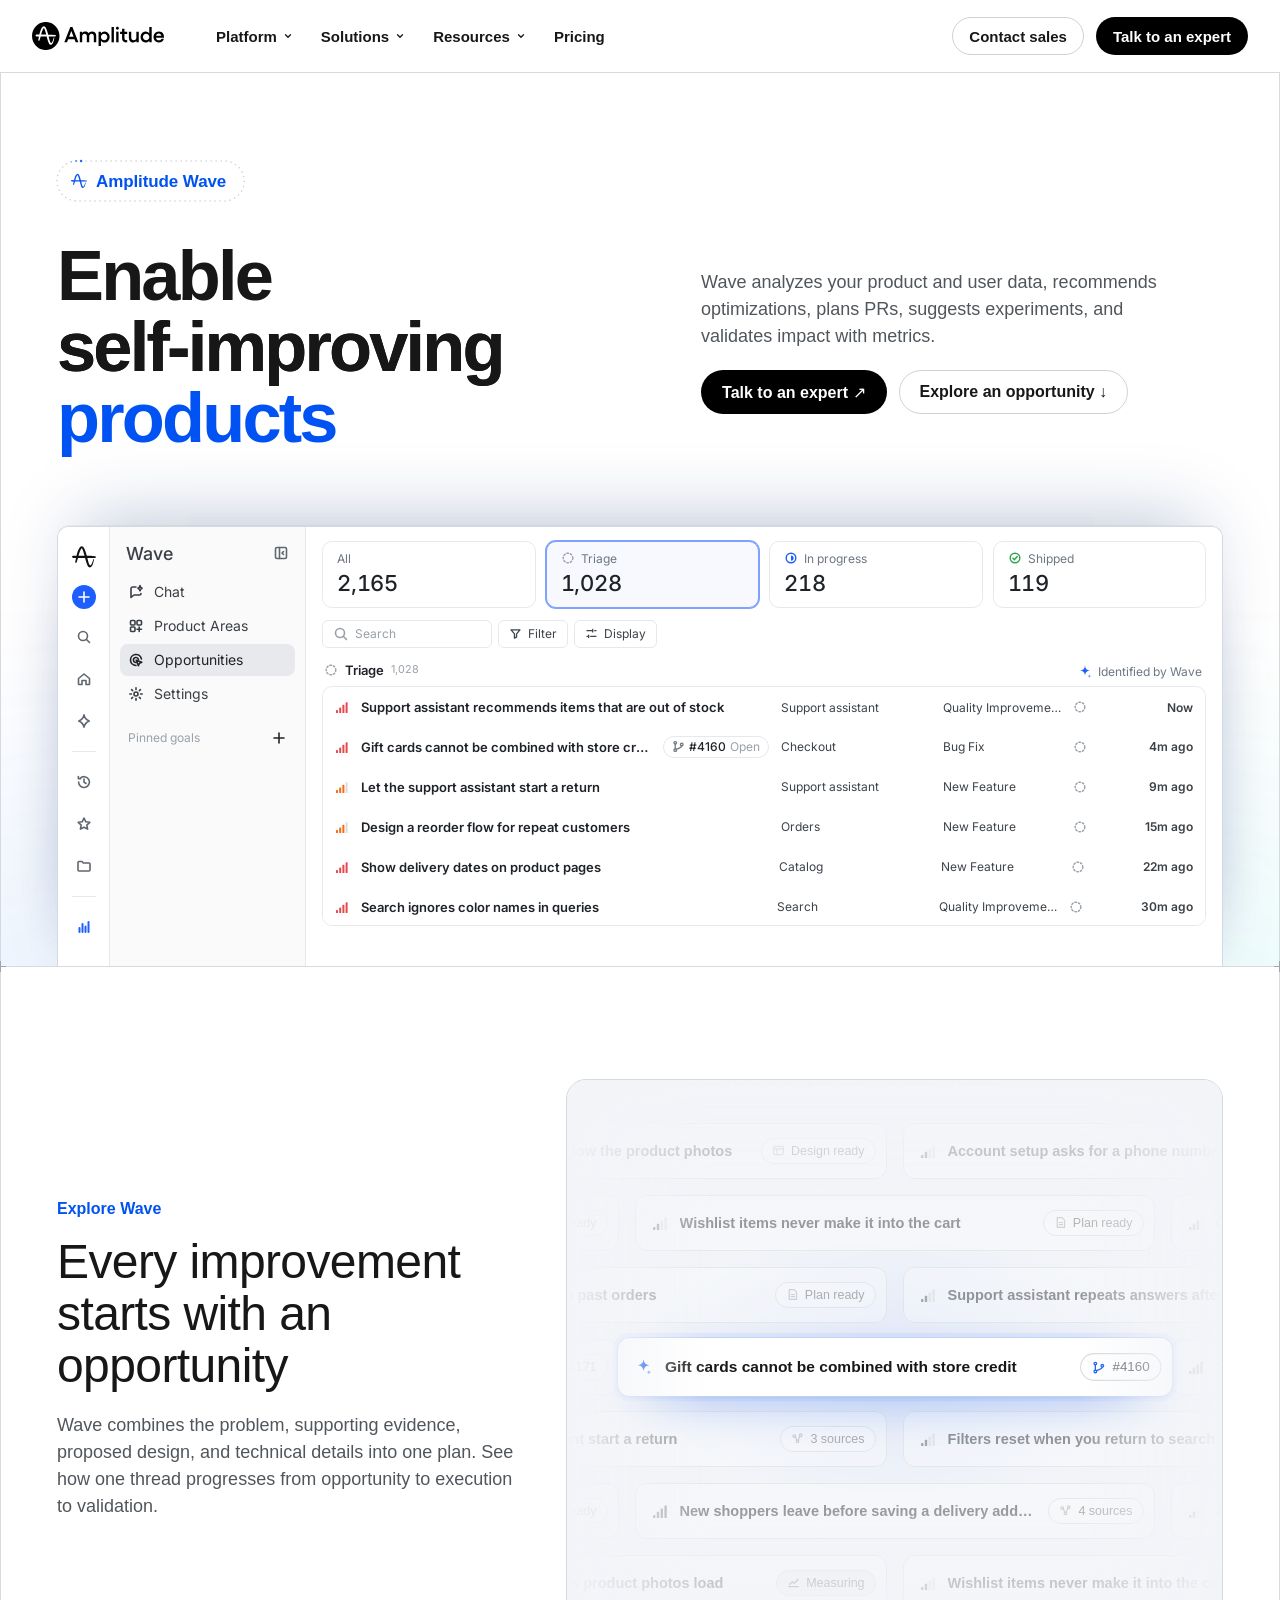
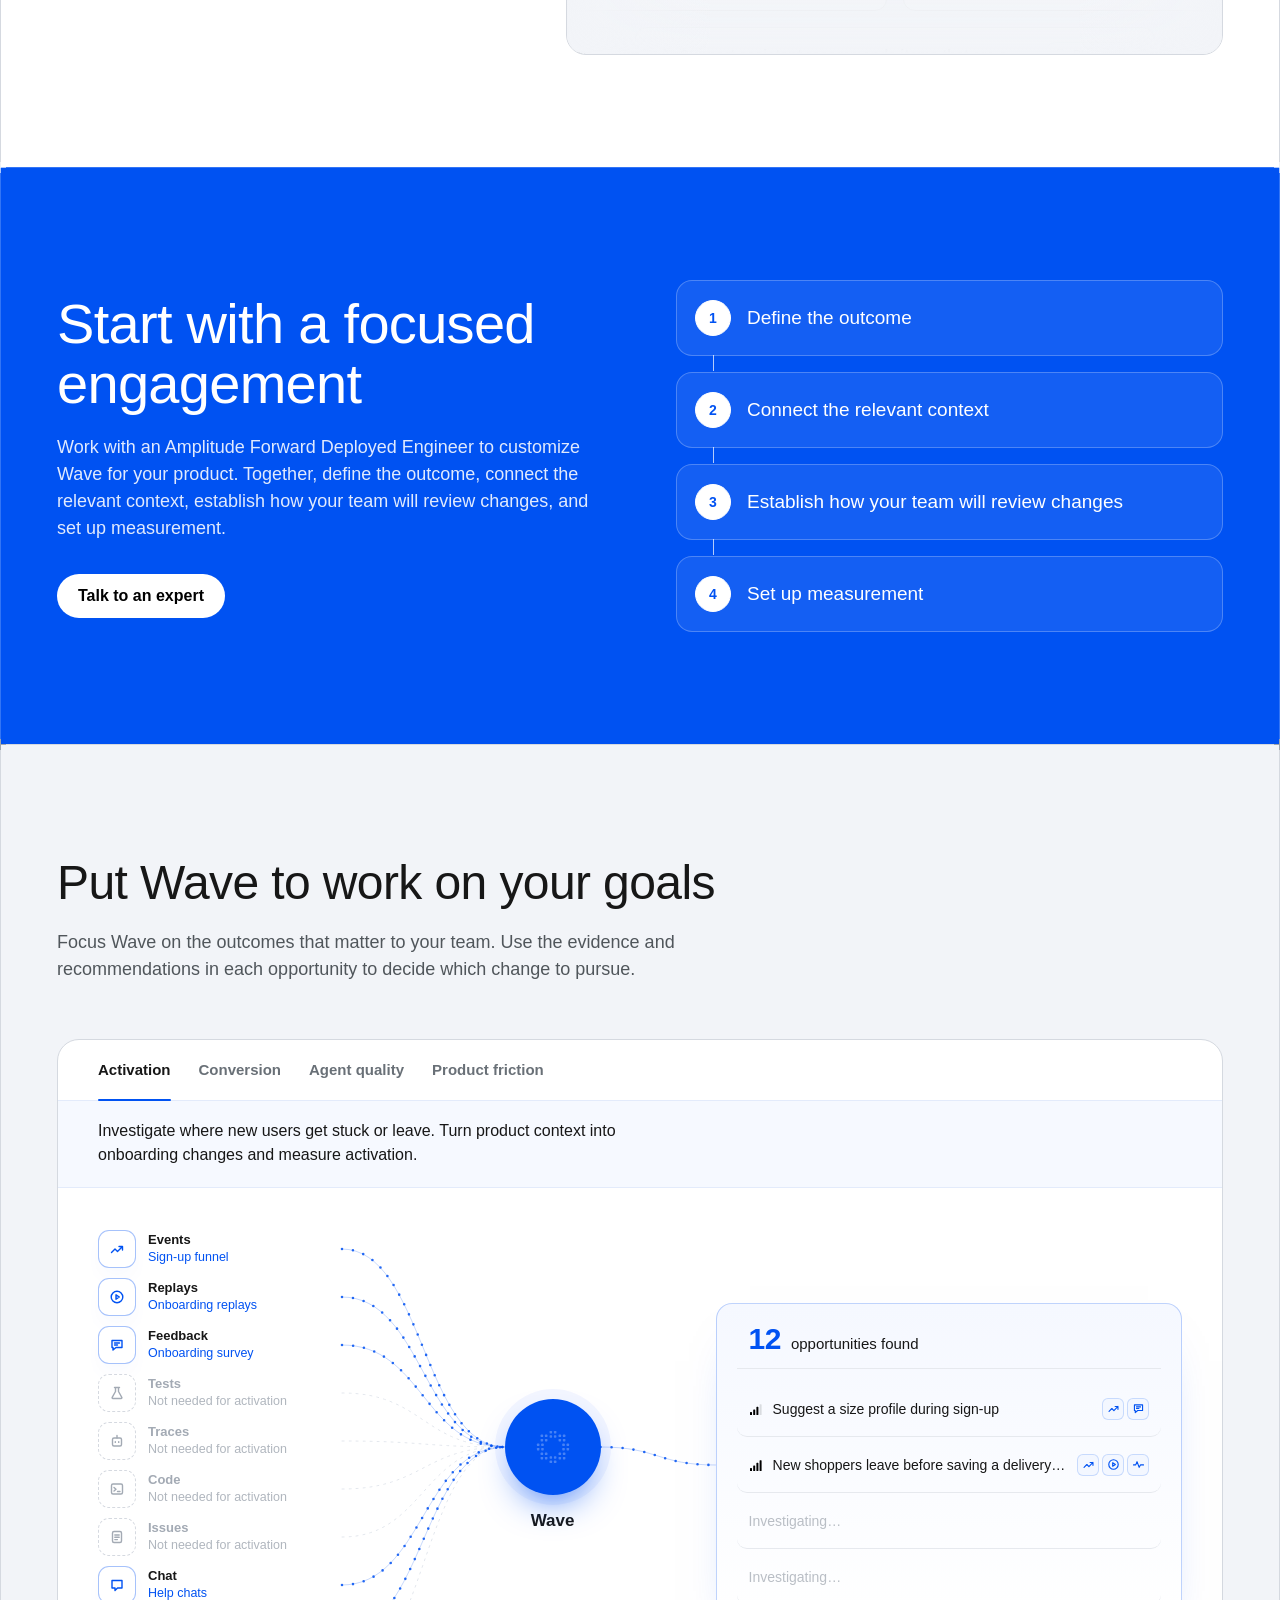
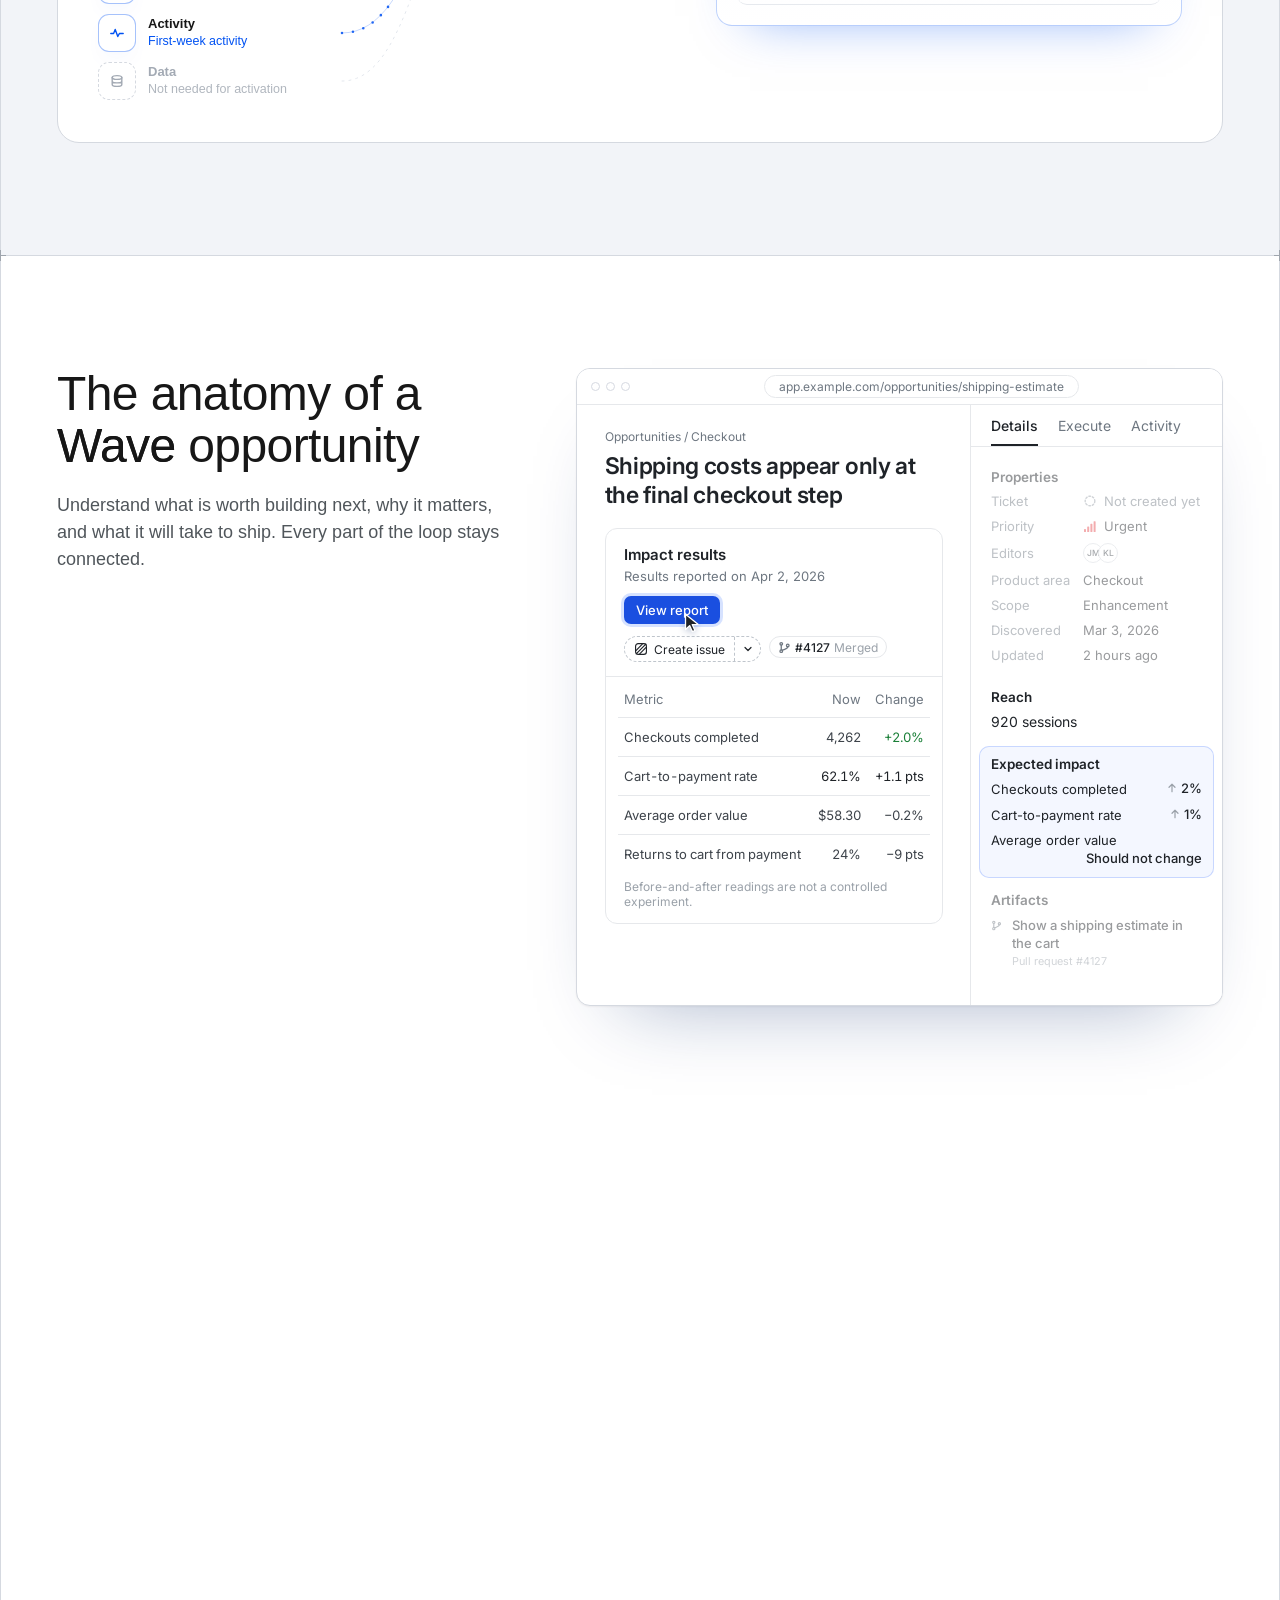
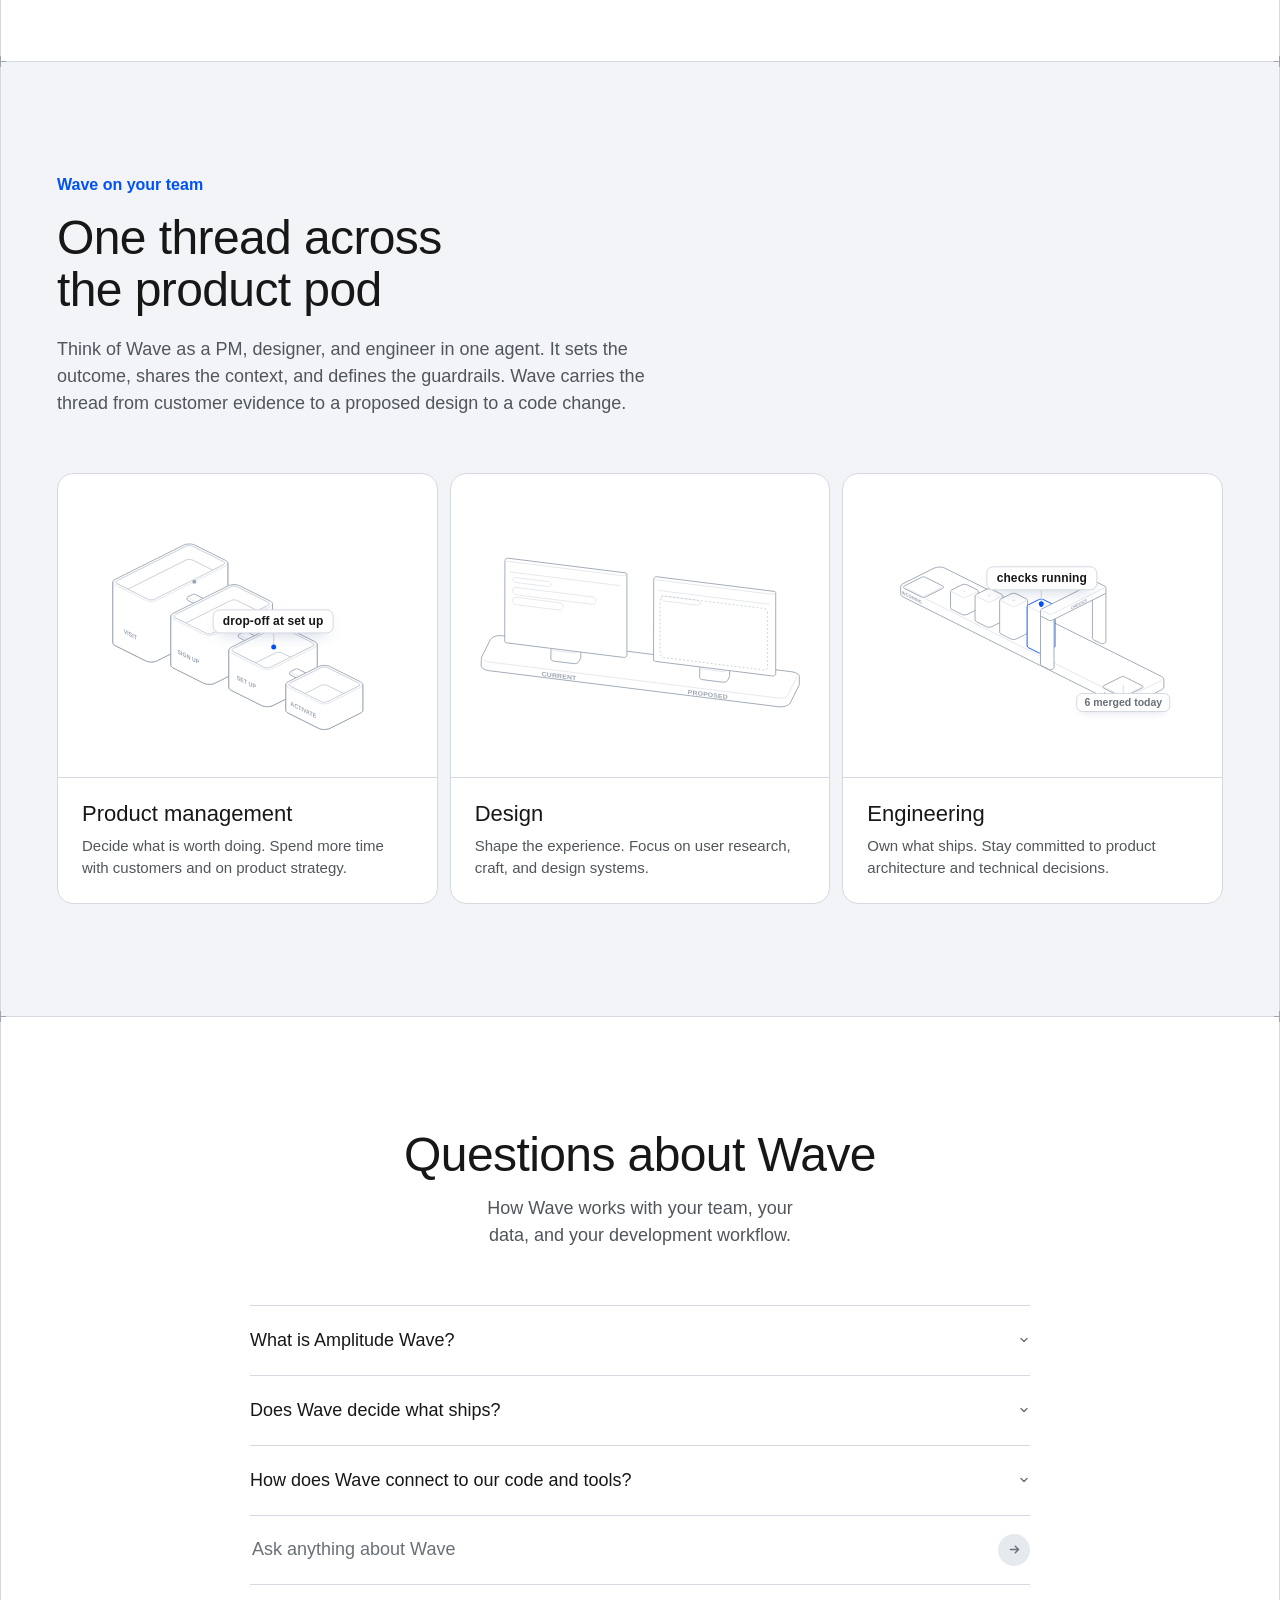
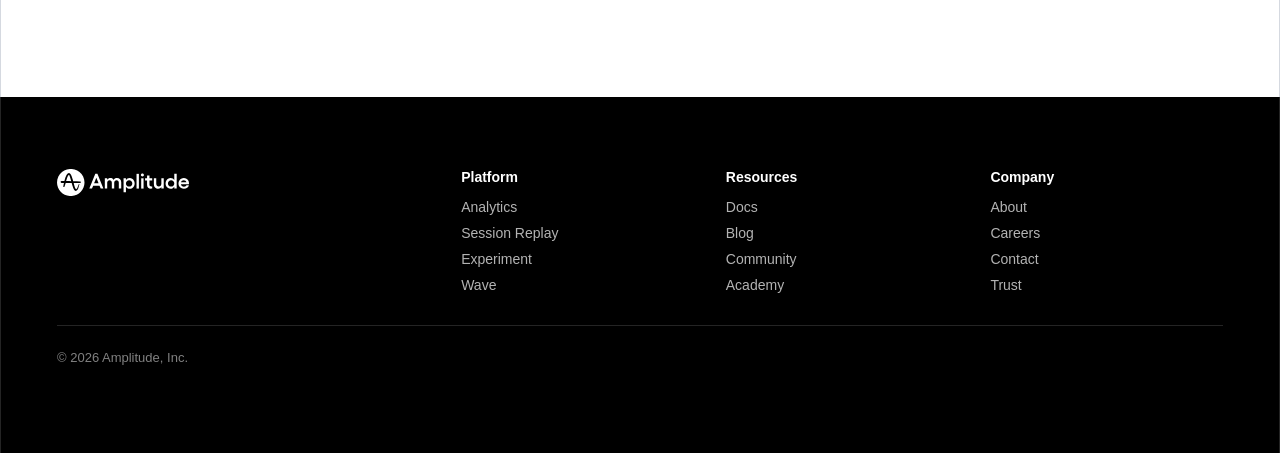
==== commit cf45cf92: "Wave card: glowing light-blue top ring, one-shot comet shimmer on hover Co-Authored-By: Claude Opus " ====
--- a/a/index.html
+++ b/a/index.html
@@ -18,8 +18,8 @@
     <meta property="og:image:alt" content="Wave design explorations" />
     <meta name="twitter:card" content="summary_large_image" />
     <meta name="twitter:image" content="https://joshuahunt-amplitude.github.io/wave-preview/og.jpg" />
-    <script type="module" crossorigin src="../assets/share-DPGbcCYG.js"></script>
-    <link rel="stylesheet" crossorigin href="../assets/share-DP5YFMPX.css">
+    <script type="module" crossorigin src="../assets/share-57beEcoa.js"></script>
+    <link rel="stylesheet" crossorigin href="../assets/share-CMsvSGVE.css">
   </head>
   <body>
     <div id="root"></div>
--- a/assets/share-CMsvSGVE.css
+++ b/assets/share-CMsvSGVE.css
@@ -0,0 +1 @@
+@font-face{font-family:Gellix;font-style:normal;font-weight:400;font-display:swap;src:url(https://fonts.cdnfonts.com/s/29655/GellixRegular.woff)format("woff")}@font-face{font-family:Gellix;font-style:normal;font-weight:500;font-display:swap;src:url(https://fonts.cdnfonts.com/s/29655/GellixMedium.woff)format("woff")}@font-face{font-family:Gellix;font-style:normal;font-weight:600;font-display:swap;src:url(https://fonts.cdnfonts.com/s/29655/GellixSemiBold.woff)format("woff")}@font-face{font-family:Gellix;font-style:normal;font-weight:700;font-display:swap;src:url(https://fonts.cdnfonts.com/s/29655/GellixBold.woff)format("woff")}:root{color:#fff;font-synthesis:none;-webkit-font-smoothing:antialiased;background:#000;font-family:Gellix,Arial,sans-serif;font-weight:400}*{box-sizing:border-box}body{margin:0}button,input{font:inherit}button,a{-webkit-tap-highlight-color:transparent}button{cursor:pointer}a{color:inherit;text-decoration:none}button{color:inherit}button:focus-visible,a:focus-visible,summary:focus-visible,input:focus-visible{outline-offset:4px;outline:3px solid #7974ff}html{scroll-behavior:smooth;scroll-padding-top:90px}::selection{background:#ddd9ff}button{border:0}h1,h2,h3,h4,p{margin:0}button:disabled{cursor:default}@media (prefers-reduced-motion:reduce){html{scroll-behavior:auto}*,:before,:after{transition:none!important;animation:none!important}}.w7{--blue:#0052f2;--blue-deep:#003fcc;--blue-soft:#6da1ff;--sky:#e8effe;--paper:#f2f4f8;--card:#fff;--line:#d5d9e0;--line-soft:#e6e9ee;--gray:#9fa5ad;--ink:#171717;--body:#50565b;--label:#697077;--green:#56d293;--ease:cubic-bezier(.32,.72,0,1);color:var(--ink);background:#fff;min-height:100vh;font-family:Gellix,Arial,sans-serif}.w7 h1,.w7 h2,.w7 h3,.w7 h4{color:inherit;font-weight:400}:where(.w7) button{color:inherit;background:0 0;padding:0}.w7-skip{z-index:100;color:#fff;background:#000;border-radius:999px;padding:8px 14px;position:absolute;top:8px;left:-999px}.w7-skip:focus{left:16px}.w7-wrap{border-left:1px solid var(--line);border-right:1px solid var(--line);width:min(100%,1344px);margin:0 auto;padding:112px 56px;position:relative}.w7-sec{border-top:1px solid var(--line);position:relative;overflow-x:clip}.w7-sec>.w7-wrap:before,.w7-sec>.w7-wrap:after{content:"";z-index:2;pointer-events:none;background:linear-gradient(var(--gray),var(--gray)) center/11px 1px no-repeat,linear-gradient(var(--gray),var(--gray)) center/1px 11px no-repeat;width:11px;height:11px;position:absolute;top:-6px}.w7-sec>.w7-wrap:before{left:-6px}.w7-sec>.w7-wrap:after{right:-6px}.w7-blue{background:var(--blue);color:#fff;border-top-color:#fff3}.w7-blue>.w7-wrap{border-color:#fff3}.w7-blue>.w7-wrap:before,.w7-blue>.w7-wrap:after{--gray:#ffffff80}.w7-paper{background:var(--paper)}.w7-lead{color:var(--blue);margin-bottom:16px;font-size:16px;font-weight:600;line-height:22px}.w7-blue .w7-lead{color:#fff;opacity:.85}.w7-nobr{white-space:nowrap}.w7-h1{letter-spacing:-1px;font-size:72px;line-height:76px}.w7-h2{letter-spacing:-.6px;font-size:48px;line-height:52px}.w7-desc{color:var(--body);max-width:620px;margin-top:20px;font-size:18px;line-height:27px}.w7-blue .w7-desc{color:#ffffffe0}.w7-head{max-width:720px;margin-bottom:56px}.w7-head.center{text-align:center;margin-inline:auto}.w7-head.center .w7-desc{margin-inline:auto}.w7-support{color:var(--label);max-width:440px;margin-top:20px;font-size:14px;line-height:20px}.w7-blue .w7-support{color:#ffffffb3}.w7-mono{letter-spacing:.08em;text-transform:uppercase;color:var(--label);font:600 11.5px/16px Gellix,Arial,sans-serif}.w7-btn{white-space:nowrap;border:1px solid #0000;border-radius:999px;justify-content:center;align-items:center;gap:8px;height:44px;padding:0 20px;font-size:16px;font-weight:600;transition:background .15s,border-color .15s,color .15s;display:inline-flex}.w7-btn.sm{height:38px;padding:0 16px;font-size:15px}.w7-btn.dark{color:#fff;background:#000}.w7-btn.dark:hover{background:#2b2b2b}.w7-btn.light{color:#000;background:#fff}.w7-btn.light:hover{background:var(--sky)}.w7-btn.line{color:var(--ink);border-color:#0000002e}.w7-btn.line:hover{border-color:var(--ink)}.w7-btn.ghost{color:#fff;border-color:#ffffff80}.w7-btn.ghost:hover{background:#ffffff1f}.w7-actions{flex-wrap:wrap;gap:12px;margin-top:32px;display:flex}.w7-link{color:var(--blue);align-items:center;gap:6px;font-size:15px;font-weight:600;display:inline-flex}.w7-link:hover{gap:9px}.w7-link{transition:gap .2s var(--ease)}.w7-header{z-index:50;-webkit-backdrop-filter:blur(12px);backdrop-filter:blur(12px);border-bottom:1px solid var(--line);background:#fffffff2;position:sticky;top:0}.w7-bar{align-items:center;gap:12px;width:min(100%,1344px);height:72px;margin:0 auto;padding:0 32px;display:flex}.w7-brand img{width:132px;height:auto;display:block}.w7-header .w7-brand img{filter:brightness(0)}.w7-header nav{gap:28px;margin:0 auto 0 40px;font-size:15px;font-weight:600;display:flex}.w7-header nav a{align-items:center;gap:6px;display:inline-flex}.w7-header nav a:hover{color:var(--blue)}.w7-version{white-space:nowrap;border-radius:999px;height:38px;padding:0 12px;font-size:12px;font-weight:600;border:1px solid var(--line)!important}.w7-version kbd{font:inherit;opacity:.55;margin-left:6px}.w7-switch{z-index:30;color:#fff;background:#111;border-radius:8px;align-items:stretch;height:30px;font:600 12px/1 Gellix,Arial,sans-serif;display:flex;position:absolute;top:16px;right:16px;box-shadow:0 6px 20px #0003}.w7-switch-name{align-items:center;gap:8px;padding:0 10px;display:flex}.w7-switch-name span{white-space:nowrap;max-width:0;transition:max-width .3s var(--ease);overflow:hidden}.w7-switch:hover .w7-switch-name span,.w7-switch-name[aria-expanded=true] span{max-width:200px}.w7-switch-name small{opacity:.6;font-size:11px}.w7-switch-next{border-left:1px solid #ffffff26;place-items:center;width:30px;display:grid}.w7-switch-menu{background:#111;border-radius:10px;min-width:220px;padding:6px;display:grid;position:absolute;top:36px;right:0;box-shadow:0 12px 30px #0004}.w7-switch-menu button{text-align:left;border-radius:6px;align-items:center;gap:10px;height:34px;padding:0 10px;font-weight:500;display:flex}.w7-switch-menu button span{opacity:.5;width:12px}.w7-switch-menu button:hover,.w7-switch-menu [aria-checked=true]{background:#ffffff1a}.w7-palette{border:1px solid var(--line);border-radius:14px;width:min(560px,100% - 32px);padding:0;font-family:Gellix,Arial,sans-serif;box-shadow:0 30px 80px #0003}.w7-palette::backdrop{-webkit-backdrop-filter:blur(2px);backdrop-filter:blur(2px);background:#0b0d1233}.w7-palette input{border:0;border-bottom:1px solid var(--line);outline:none;width:100%;height:54px;padding:0 18px;font-size:16px}.w7-palette ul{max-height:360px;margin:0;padding:8px;list-style:none;overflow:auto}.w7-palette li button{text-align:left;border-radius:8px;align-items:center;gap:12px;width:100%;height:44px;padding:0 12px;font-size:15px;display:flex}.w7-palette li button b{width:30px;color:var(--blue);font-weight:600}.w7-palette li button.on{background:var(--paper)}.w7-palette em{color:var(--label);margin-left:auto;font-size:12px;font-style:normal}.w7-footer{color:#fff;background:#000}.w7-footer .w7-wrap{border-color:#ffffff24;grid-template-columns:1.6fr repeat(3,minmax(0,1fr));gap:32px;padding:72px 56px 88px;display:grid}.w7-footer div{align-content:start;gap:10px;font-size:14px;display:grid}.w7-footer b{margin-bottom:4px;font-weight:600}.w7-footer div a{color:#ffffffb3}.w7-footer div a:hover{color:#fff}.w7-footer p{color:#ffffff80;border-top:1px solid #ffffff24;grid-column:1/-1;padding-top:24px;font-size:13px}.w7-window{border:1px solid var(--line);background:#fff;border-radius:14px;position:relative;overflow:hidden;box-shadow:0 1px 2px #0000000d,0 40px 80px -48px #0a2a6b66}.w7-blue .w7-window{border-color:#ffffff59;box-shadow:0 50px 100px -40px #00163dcc}.w7-window-bar{background:#fff;border-bottom:1px solid #e6e8eb;align-items:center;gap:6px;height:36px;padding:0 14px;display:flex}.w7-window-bar i{border:1px solid #d5d9e0;border-radius:50%;width:9px;height:9px}.w7-window-bar span{white-space:nowrap;text-overflow:ellipsis;color:#6e7781;border:1px solid #e6e8eb;border-radius:999px;max-width:72%;margin:0 auto;padding:3px 14px;font:12px -apple-system,BlinkMacSystemFont,sans-serif;overflow:hidden}@media (width<=1100px){.w7-header nav{display:none}.w7-header .w7-btn.line{margin-left:auto}.w7-h1{font-size:56px;line-height:60px}.w7-h2{font-size:40px;line-height:44px}.w7-footer .w7-wrap{grid-template-columns:repeat(3,minmax(0,1fr))}.w7-footer .w7-brand{grid-column:1/-1}}@media (width<=760px){.w7-bar{height:64px;padding:0 20px}.w7-header .w7-btn{display:none}.w7-version{margin-left:auto}.w7-brand img{width:116px}.w7-wrap{padding:72px 20px}.w7-h1{letter-spacing:-.5px;font-size:42px;line-height:46px}.w7-h2{letter-spacing:-.3px;font-size:32px;line-height:37px}.w7-desc{font-size:17px;line-height:25px}.w7-head{margin-bottom:36px}.w7-footer .w7-wrap{grid-template-columns:repeat(2,minmax(0,1fr));padding:56px 20px 72px}.w7-switch{top:10px;right:10px}}.w7-hold{min-width:0;display:grid}.w7-hold>*{visibility:hidden;pointer-events:none;grid-area:1/1;min-width:0}.w7-hold>.on{visibility:visible;pointer-events:auto;animation:w7-rise .5s var(--ease) both}@media (prefers-reduced-motion:reduce){.w7-hold>.on{animation:none}}.p6-app,.p6-impact,.p6-details,.p6-doc,.p6-card{--p-ink:#1f2328;--p-body:#3d434a;--p-muted:#6e7781;--p-faint:#9aa1a9;--p-line:#e6e8eb;--p-soft:#f6f7f8;--p-blue:#1e5eff;--p-red:#e5484d;--p-orange:#f76b15;--p-green:#2da44e;color:var(--p-ink);-webkit-font-smoothing:antialiased;letter-spacing:0;text-align:left;font-family:-apple-system,BlinkMacSystemFont,Inter,Segoe UI,Roboto,Helvetica,Arial,sans-serif}.p6-app *,.p6-impact *,.p6-details *,.p6-doc *{font-family:inherit}.p6-app{background:#fff;grid-template-columns:52px 196px minmax(0,1fr);min-height:100%;font-size:13px;display:grid}.p6-app.nonav{grid-template-columns:52px minmax(0,1fr)}.p6-rail{border-right:1px solid var(--p-line);color:#5f6670;flex-direction:column;align-items:center;gap:14px;padding:16px 0;display:flex}.p6-rail span{border-radius:8px;place-items:center;width:28px;height:28px;display:grid}.p6-rail .p6-mark{color:#111}.p6-rail .p6-new{background:var(--p-blue);color:#fff;border-radius:50%;width:24px;height:24px}.p6-rail .on{color:var(--p-blue)}.p6-rail hr{border:0;border-top:1px solid var(--p-line);width:24px;margin:2px 0}.p6-nav{border-right:1px solid var(--p-line);background:#fafafa;flex-direction:column;gap:2px;padding:16px 10px;display:flex}.p6-nav p{color:#3a3f45;justify-content:space-between;align-items:center;padding:0 6px 10px;font-size:18px;font-weight:500;display:flex}.p6-nav p span{color:#5f6670;display:grid}.p6-nav>span{color:#3a3f45;border-radius:8px;align-items:center;gap:10px;height:32px;padding:0 8px;font-size:14px;display:flex}.p6-nav>span.on{color:var(--p-ink);background:#e8e9ec}.p6-nav small{color:var(--p-faint);justify-content:space-between;align-items:center;margin-top:18px;padding:0 8px;font-size:12px;display:flex}.p6-nav small i{color:var(--p-ink);display:grid}.p6-main{background:#fff;min-width:0;padding:14px 16px}.p6-stats{grid-template-columns:repeat(4,minmax(0,1fr));gap:10px;display:grid}.p6-stat{text-align:left;border:1px solid var(--p-line);color:var(--p-ink);background:#fff;border-radius:10px;gap:4px;padding:9px 14px 11px;transition:border-color .2s,background .2s,box-shadow .2s;display:grid}.p6-stat small{color:var(--p-muted);align-items:center;gap:6px;font-size:12px;display:flex}.p6-stat.triage small svg{color:var(--p-faint)}.p6-stat.progress small svg{color:var(--p-blue)}.p6-stat.shipped small svg{color:var(--p-green)}.p6-stat b{letter-spacing:-.2px;font-variant-numeric:tabular-nums;font-size:22px;font-weight:500}.p6-stat[aria-selected=true]{background:#f7f9ff;border-color:#7fa2ff;box-shadow:0 0 0 1px #7fa2ff}.p6-stat:hover{border-color:#c9ced4}.p6-tools{gap:6px;margin:12px 0 10px;display:flex}.p6-search,.p6-tool{border:1px solid var(--p-line);height:28px;color:var(--p-body);border-radius:6px;align-items:center;gap:6px;padding:0 10px;font-size:12px;display:inline-flex}.p6-search{width:170px;color:var(--p-faint)}.p6-group{align-items:center;gap:7px;padding:4px 2px 8px;font-size:13px;font-weight:600;display:flex}.p6-group svg{color:var(--p-green)}.p6-group.progress svg{color:var(--p-blue)}.p6-group.triage svg{color:var(--p-faint)}.p6-group small{color:var(--p-faint);font-weight:400}.p6-rows{border:1px solid var(--p-line);border-radius:10px;overflow:hidden}.p6-row{border-top:1px solid var(--p-line);background:#fff;align-items:center;gap:12px;height:40px;padding:0 12px;font-size:13px;display:flex}.p6-rows .p6-row:first-child{border-top:0}.p6-row-title{white-space:nowrap;text-overflow:ellipsis;flex:1;min-width:0;font-weight:600;overflow:hidden}.p6-row-prs{flex:none;gap:4px;display:flex}.p6-row-area{width:150px;color:var(--p-body);white-space:nowrap;text-overflow:ellipsis;flex:none;font-size:12px;overflow:hidden}.p6-row-type{width:118px;color:var(--p-body);white-space:nowrap;text-overflow:ellipsis;flex:none;font-size:12px;overflow:hidden}.p6-row-date{text-align:right;color:#3a3f45;flex:none;width:48px;font-size:12px;font-weight:600}.p6-prio{flex:none}.p6-prio rect{fill:#d9dce0}.p6-prio.p4 rect.on{fill:var(--p-red)}.p6-prio.p3 rect.on{fill:var(--p-orange)}.p6-pr{border:1px solid var(--p-line);white-space:nowrap;background:#fff;border-radius:999px;align-items:center;gap:4px;height:22px;padding:0 8px;font-size:12px;display:inline-flex}.p6-pr svg{color:var(--p-muted)}.p6-pr b{font-weight:500}.p6-pr em{color:var(--p-faint);font-style:normal}.p6-who{flex:none;width:60px;display:inline-flex}.p6-who i{width:20px;height:20px;color:var(--p-body);background:#fff;border:1px solid #d3d7dc;border-radius:50%;place-items:center;margin-right:-5px;font-size:8.5px;font-style:normal;font-weight:500;display:grid}.p6-who.none{color:var(--p-faint)}.p6-impact{border:1px solid var(--p-line);background:#fff;border-radius:12px;overflow:hidden}.p6-impact-head{justify-content:space-between;align-items:flex-start;gap:12px;padding:16px 18px 0;display:flex}.p6-impact-head b{font-size:15px;font-weight:600;display:block}.p6-impact-head small{color:var(--p-muted);margin-top:4px;font-size:13px;display:block}.p6-btn{background:var(--p-blue);color:#fff;white-space:nowrap;border-radius:7px;align-items:center;height:28px;padding:0 12px;font-size:13px;font-weight:500;display:inline-flex}.p6-impact-actions{border-bottom:1px solid var(--p-line);flex-wrap:wrap;gap:8px;padding:12px 18px 14px;display:flex}.p6-linear{height:26px;color:var(--p-ink);background:#fff;border:1px dashed #bfc5cc;border-radius:999px;align-items:stretch;font-size:12px;display:inline-flex}.p6-linear-l{align-items:center;gap:6px;padding:0 9px;display:inline-flex}.p6-linear-r{border-left:1px dashed #bfc5cc;place-items:center;width:26px;display:grid}.p6-impact table{border-collapse:collapse;width:calc(100% - 24px);margin:4px 12px 0;font-size:13px}.p6-impact th{text-align:right;color:var(--p-muted);white-space:nowrap;padding:10px 6px;font-weight:400}.p6-impact th:first-child,.p6-impact td:first-child{text-align:left}.p6-impact td.up{color:#1a7f37}.p6-impact td{border-top:1px solid var(--p-line);text-align:right;color:var(--p-body);font-variant-numeric:tabular-nums;padding:10px 6px}.p6-impact td:first-child{color:var(--p-body);max-width:260px}.p6-impact tr:nth-child(2) td:not(:first-child){color:var(--p-ink)}.p6-note{color:var(--p-faint);padding:6px 18px 14px;font-size:12px}.p6-details{background:#fff;flex-direction:column;gap:4px;padding:0 20px 16px;font-size:13px;display:flex}.p6-tabs{border-bottom:1px solid var(--p-line);gap:20px;margin:0 -20px 8px;padding:0 20px;display:flex}.p6-tabs span{color:var(--p-muted);border-bottom:2px solid #0000;padding:12px 0 10px;font-size:14px}.p6-tabs .on{color:var(--p-ink);border-color:var(--p-ink);font-weight:500}.p6-details h4{margin:0 0 8px;font-size:13.5px;font-weight:600}.p6-details dl{gap:9px;margin:0;display:grid}.p6-details dl div{grid-template-columns:minmax(84px,40%) minmax(0,1fr);align-items:center;gap:8px;display:grid}.p6-details dd{white-space:nowrap;text-overflow:ellipsis;min-width:0;overflow:hidden}.p6-details dt{color:var(--p-muted)}.p6-details dd{color:var(--p-ink);align-items:center;gap:7px;margin:0;display:flex}.p6-details dd .muted{color:var(--p-muted)}.p6-details dd>svg{color:var(--p-faint)}.p6-reach{font-size:14px}.p6-expected{gap:9px;margin:0;padding:0;list-style:none;display:grid}.p6-expected li{justify-content:space-between;gap:10px;display:flex}.p6-expected span{white-space:nowrap;text-overflow:ellipsis;text-underline-offset:4px;min-width:0;-webkit-text-decoration:underline dotted #b9bfc6;text-decoration:underline dotted #b9bfc6;overflow:hidden}.p6-expected b{white-space:nowrap;align-items:center;gap:3px;font-weight:500;display:inline-flex}.p6-expected b svg{color:var(--p-faint)}.p6-artifact{align-items:flex-start;gap:10px;display:flex}.p6-artifact>svg{color:var(--p-muted);margin-top:3px}.p6-artifact b{font-weight:500;line-height:18px;display:block}.p6-artifact small{color:var(--p-faint)}.p6-doc h5{margin:0 0 10px;font-size:18px;font-weight:600}.p6-doc h6{margin:14px 0 4px;font-size:13.5px;font-weight:600}.p6-doc p{color:var(--p-body);font-size:13.5px;line-height:1.65}.p6-details section{border-radius:10px;margin:0 -12px;padding:10px 12px 12px;transition:background .5s,box-shadow .5s,opacity .5s}.p6-details.focusing section{opacity:.45}.p6-details.focusing section.hl{opacity:1;background:#f4f7ff;box-shadow:inset 0 0 0 1px #c8d7ff}.p6-expected li{min-width:0}.p6-expected span{flex:1}.p6-expected b{flex:none}@media (width<=760px){.p6-impact table{table-layout:fixed;width:calc(100% - 16px);margin:4px 8px 0;font-size:12px}.p6-impact th:nth-child(4),.p6-impact td:nth-child(4){display:none}.p6-impact th:first-child,.p6-impact td:first-child{width:55%}.p6-impact th,.p6-impact td{padding:8px 4px}.p6-impact-head{padding:14px 14px 0}.p6-impact-actions{padding:10px 14px 12px}.p6-note{padding:6px 14px 12px}}.p6-impact{container-type:inline-size}.p6-impact th,.p6-impact td{white-space:nowrap}.p6-impact td:first-child{white-space:normal;line-height:18px}@container (width<=460px){.p6-impact th:nth-child(2),.p6-impact td:nth-child(2){display:none}.p6-impact th:nth-child(4){font-size:0}.p6-impact th:nth-child(4):after{content:"Change";font-size:13px}.p6-impact-head{flex-wrap:wrap}.p6-impact-head small{white-space:nowrap}}.p6-expected li{flex-wrap:wrap;align-items:baseline;row-gap:2px}.p6-expected span{flex:1 0 auto;max-width:100%}.p6-expected b{margin-left:auto}.w7-fig{--hairline-plate:#fff;--hairline-hi:#0052f2;--hairline-edge:#9aa4b2;--hairline-mid:#c5ccd6;--hairline-lo:#e2e6ec;--tag-bg:#fff;--tag-ink:#171717;--tag-line:#d5d9e0;position:relative}.w7-fig.paper{--hairline-plate:#f2f4f8;--hairline-lo:#dde2e9}.w7-fig.blue{--hairline-plate:#0052f2;--hairline-hi:#fff;--hairline-edge:#a9c4ff;--hairline-mid:#5b8cf7;--hairline-lo:#2f6bf4;--tag-bg:#fff;--tag-ink:#0041c2;--tag-line:#fff}.w7-fig-stage{width:100%}.w7-fig svg text.w7-iso{fill:var(--hl-edge);stroke:none;letter-spacing:.02em;text-transform:uppercase;font-family:Gellix,Arial,sans-serif;font-weight:600;transition:fill .26s cubic-bezier(.5,0,.1,1),opacity .3s}.w7-fig svg text.w7-iso.dim{opacity:.45}.w7-fig svg text.w7-iso.on{fill:var(--hl-hi);font-weight:600}.w7-fig-tag{z-index:2;pointer-events:none;opacity:0;transition:opacity .25s,transform .45s cubic-bezier(.2,.8,.2,1);position:absolute;top:0;left:0}.w7-fig-tag.live{transition:opacity .25s}.w7-fig-tag.on{opacity:1}.w7-fig-tag b{border:1px solid var(--tag-line);background:var(--tag-bg);color:var(--tag-ink);white-space:nowrap;letter-spacing:.01em;border-radius:7px;padding:5px 9px;font:600 12px/1 Gellix,Arial,sans-serif;display:block;position:absolute;bottom:14px;left:0;box-shadow:0 6px 16px -8px #0a2a6b59}.w7-fig-tag:before{content:"";left:var(--lead,0);background:var(--tag-line);width:1px;height:14px;position:absolute;bottom:0;transform:translate(-.5px)}.w7-fig-tag:after{content:"";left:var(--lead,0);background:var(--hairline-hi);border-radius:50%;width:5px;height:5px;position:absolute;bottom:-2.5px;transform:translate(-2.5px)}.w7-fig.blue .w7-fig-tag:after{background:#fff}.w7-fig-tag.below b{top:14px;bottom:auto}.w7-fig-tag.below:before{top:0;bottom:auto}.w7-fig-pin{z-index:1;pointer-events:none;position:absolute;top:0;left:0}.w7-fig-pin b{border:1px solid var(--tag-line);background:var(--tag-bg);color:#697077;white-space:nowrap;border-radius:6px;padding:3px 7px;font:600 10.5px/1.1 Gellix,Arial,sans-serif;transition:color .26s,border-color .26s;display:block;position:absolute;bottom:8px;left:0;box-shadow:0 4px 10px -6px #0a2a6b40}.w7-fig-pin:before{content:"";left:var(--lead,0);background:var(--tag-line);width:1px;height:8px;position:absolute;bottom:0;transform:translate(-.5px)}.w7-fig-pin.below b{top:8px;bottom:auto}.w7-fig-pin.on b{color:var(--tag-ink);border-color:var(--hairline-hi)}.w7-fig.blue .w7-fig-pin b{color:#ffffffd9;box-shadow:none;-webkit-backdrop-filter:blur(2px);backdrop-filter:blur(2px);background:#ffffff1f;border-color:#ffffff59}.w7-fig.blue .w7-fig-pin:before{background:#ffffff59}.w7-fig.blue .w7-fig-pin.below b{top:8px;bottom:auto}.w7-fig-pin.below:before{top:0;bottom:auto}.w7-fig-pin.on b{color:var(--tag-ink);background:#fff;border-color:#fff}@media (prefers-reduced-motion:reduce){.w7-fig-tag{transition:opacity .25s}}.w7-hero{border-top:0}.w7-hero.l0,.w7-hero.l2,.w7-hero.l5{background:var(--blue);color:#fff}.w7-hero.l0>.w7-wrap,.w7-hero.l2 .w7-wrap,.w7-hero.l5 .w7-wrap{border-color:#fff3}.w7-hero>.w7-wrap:before,.w7-hero>.w7-wrap:after{display:none}.w7-hero.l1{background:var(--paper)}.w7h{padding-top:104px}.w7h-copy{grid-template-columns:minmax(0,1.1fr) minmax(0,.9fr);align-items:end;gap:24px 72px;display:grid}.w7h-copy .w7-desc{margin-top:0}.w7h-copy.stack{grid-template-columns:minmax(0,1fr);gap:0}.w7h-copy.stack .w7-desc{margin-top:24px}.w7-hero.l0 .w7-lead,.w7-hero.l2 .w7-lead,.w7-hero.l5 .w7-lead{color:#fff;opacity:.85}.w7-hero.l0 .w7-desc,.w7-hero.l2 .w7-desc,.w7-hero.l5 .w7-desc{color:#ffffffe6}.w7-hero.l0 .w7-support,.w7-hero.l2 .w7-support,.w7-hero.l5 .w7-support{color:#ffffffb3}.w7-rise{animation:w7-rise .5s var(--ease) both}@keyframes w7-rise{0%{opacity:0;transform:translateY(6px)}}.w7h-feed{padding-bottom:0}.w7h-shot{border-bottom:0;border-radius:14px 14px 0 0;height:580px;margin-top:72px}.w7h-shot .p6-app{height:calc(100% - 36px)}.w7h-open{grid-template-columns:minmax(0,5fr) minmax(0,7fr);align-items:center;gap:56px;padding-block:96px;display:grid}.w7h-stage{height:640px;position:relative}.w7h-layer{transform:translate3d(var(--dx,0),var(--dy,0),0);transition:transform .9s cubic-bezier(.2,.8,.2,1);position:absolute}.w7h-layer.back{width:310px;top:0;right:0}.w7h-layer.mid{width:min(560px,82%);top:64px;left:0}.w7h-layer.front{bottom:18px;left:8%}.w7h-panel{border:1px solid var(--line);background:#fff;border-radius:14px;overflow:hidden;box-shadow:0 30px 60px -40px #0a2a6b55}.w7h-panel .p6-details{height:560px;overflow:hidden;-webkit-mask-image:linear-gradient(#000 80%,#0000);mask-image:linear-gradient(#000 80%,#0000)}.w7h-oppcard{border:1px solid var(--line);background:#fff;border-radius:16px;padding:22px;box-shadow:0 1px 2px #0000000d,0 50px 90px -50px #0a2a6b80}.w7h-crumb{color:#6e7781;margin-bottom:8px;font:12px -apple-system,BlinkMacSystemFont,sans-serif}.w7h-oppcard h3{letter-spacing:-.3px;color:#1f2328;margin-bottom:16px;font:600 22px/28px -apple-system,BlinkMacSystemFont,Inter,sans-serif}.w7h-toast{border:1px solid var(--line);background:#fff;border-radius:14px;align-items:center;gap:12px;padding:12px 14px;font-family:-apple-system,BlinkMacSystemFont,Inter,sans-serif;display:flex;box-shadow:0 24px 50px -24px #0a2a6b80}.w7h-toast b{color:#1f2328;font-size:13px;font-weight:600;display:block}.w7h-toast small{color:#6e7781;white-space:nowrap;text-overflow:ellipsis;max-width:250px;font-size:12px;display:block;overflow:hidden}.w7h-toast-dot{background:#2da44e;border-radius:50%;flex:none;width:8px;height:8px;box-shadow:0 0 0 4px #2da44e26}.w7h-blue{--bp:1;min-height:min(calc(var(--hh,900px) * var(--bp-h,1)),calc(100svh - 72px));isolation:isolate;flex-direction:column;display:flex;position:relative;overflow:hidden}.w7h-wire,.w7h-spot,.w7h-scan{perspective:2200px;pointer-events:none;position:absolute;inset:0}.w7h-spot{-webkit-mask-image:radial-gradient(circle var(--spot,300px) at var(--sx) var(--sy),#000 30%,transparent 100%);-webkit-mask-image:radial-gradient(circle var(--spot,300px) at var(--sx) var(--sy),#000 30%,transparent 100%);mask-image:radial-gradient(circle var(--spot,300px) at var(--sx) var(--sy),#000 30%,transparent 100%);opacity:0;transition:opacity .5s}.w7h-blue.on .w7h-spot{opacity:1}.w7h-scan{--b:var(--scan-w,9%);-webkit-mask-image:linear-gradient(100deg,transparent calc(50% - var(--b)),#000 50%,transparent calc(50% + var(--b)));-webkit-mask-image:linear-gradient(100deg,transparent calc(50% - var(--b)),#000 50%,transparent calc(50% + var(--b)));mask-image:linear-gradient(100deg,transparent calc(50% - var(--b)),#000 50%,transparent calc(50% + var(--b)));animation:w7h-scan var(--scan-s,5.5s) var(--scan-at,3.9s) cubic-bezier(.45,0,.55,1) infinite both;opacity:.9;-webkit-mask-size:300% 100%;mask-size:300% 100%;-webkit-mask-repeat:no-repeat;mask-repeat:no-repeat}@keyframes w7h-scan{0%{-webkit-mask-position:100% 0;mask-position:100% 0}to{-webkit-mask-position:0 0;mask-position:0 0}}@property --dr{syntax:"<angle>";inherits:true;initial-value:0deg}.w7h-wire{animation:w7h-enter var(--enter-s,1.4s) cubic-bezier(.2,.8,.2,1) both,w7h-drift var(--drift-s,14s) ease-in-out infinite alternate}@property --et{syntax:"<angle>";inherits:true;initial-value:0deg}@keyframes w7h-enter{0%{opacity:0;--et:12deg;transform:translateY(70px)}to{opacity:1;--et:0deg;transform:none}}@keyframes w7h-drift{0%{--dr:calc(var(--drift,.8deg) * -1)}to{--dr:var(--drift,.8deg)}}.w7h-plane{left:50%;top:calc(var(--pt,-90px) * var(--bp));width:calc(var(--pw,1400px) * var(--bp));height:calc(var(--ph,700px) * var(--bp));transform-origin:50%;transform:translateX(calc(-50% + var(--px,110px) * var(--bp))) scale(var(--ps,1)) rotateX(calc(var(--tx,54deg) + var(--rx,0deg) + var(--et,0deg))) rotateZ(calc(var(--tz,-24deg) + var(--rz,0deg) + var(--dr,0deg)));transition:transform 1.2s cubic-bezier(.2,.8,.2,1);position:absolute}.w7h-app{border:1px solid rgb(255 255 255/var(--fa,.75));border-radius:18px;height:100%;overflow:hidden}.w7h-plane *{border-color:rgb(255 255 255/var(--la,.42))!important;color:rgb(255 255 255/var(--ta,.7))!important;box-shadow:none!important;background:0 0!important}.w7h-plane .p6-prio rect{fill:rgb(255 255 255/var(--la,.42))!important}.w7h-plane.lit *{color:#fff!important;border-color:#ffffffe6!important}.w7h-plane.lit .p6-prio rect.on{fill:#fff!important}.w7h-plane.lit .w7h-app{border-color:#fff}.w7h-blue:after{content:"";inset:var(--fade,56%) 0 0;z-index:1;background:linear-gradient(#0052f200,var(--blue) 46%);pointer-events:none;position:absolute}.w7h-print{z-index:2;padding-top:min(calc(var(--ct,500px) * var(--bp-h,1)),calc(100svh - 72px - 380px));border-color:#fff3;flex-direction:column;flex:1;justify-content:flex-end;padding-bottom:104px;display:flex;position:relative}@media (width<=1100px){.w7h-copy{grid-template-columns:minmax(0,1fr)}.w7h-shot{height:520px}.w7h-open{grid-template-columns:minmax(0,1fr)}.w7h-stage{height:600px}.w7h-blue{--bp:.7;--bp-h:.8}}@media (width<=760px){.w7h{padding-top:64px}.w7h-shot{margin-top:48px;height:460px;margin-inline:-8px}.w7h-shot .p6-nav{display:none}.w7h-shot .p6-app{grid-template-columns:44px minmax(0,1fr)}.w7h-shot .p6-stats{grid-template-columns:repeat(2,minmax(0,1fr))}.w7h-shot .p6-row-area,.w7h-shot .p6-row-type,.w7h-shot .p6-who,.w7h-shot .p6-row-prs,.w7h-shot .p6-tools{display:none}.w7h-stage{height:560px}.w7h-layer.back{display:none}.w7h-layer.mid{width:100%;top:0}.w7h-layer.front{bottom:0;left:0;right:0}.w7h-toast small{max-width:150px}.w7h-blue{--bp:.46;--bp-h:.6;min-height:0}.w7h-print{padding-bottom:72px}}.w7-hero.l3,.w7-hero.l6{background:var(--blue);color:#fff}.w7-hero.l3>.w7-wrap,.w7-hero.l6>.w7-wrap{border-color:#fff3}.w7-hero.l3 .w7-lead,.w7-hero.l6 .w7-lead{color:#fff;opacity:.85}.w7-hero.l3 .w7-desc,.w7-hero.l6 .w7-desc{color:#ffffffe6}.w7-hero.l3 .w7-support,.w7-hero.l6 .w7-support{color:#ffffffb3}.w7-hero.l4{background:var(--paper)}.w7h-machine>*{min-width:0}.w7h-machine>:first-child{flex:calc(12 - var(--fs,7)) 1 0}.w7h-machine>:last-child{flex:var(--fs,7) 1 0}.w7h-machine{align-items:center;gap:40px;min-height:760px;padding-block:96px;display:flex}.w7h-machine-fig{position:relative}@media (width<=1100px){.w7h-machine{flex-direction:column;align-items:stretch;gap:24px;min-height:0;padding-block:72px}}.w7h-plane .w7h-arrive{opacity:0;animation:w7h-arrive var(--row-s,.9s) var(--d,1s) cubic-bezier(.3,.6,.2,1) forwards;position:relative;-webkit-mask-image:linear-gradient(90deg,#000 45%,#0000 55%);mask-image:linear-gradient(90deg,#000 45%,#0000 55%);-webkit-mask-position:100% 0;mask-position:100% 0;-webkit-mask-size:240% 100%;mask-size:240% 100%}.w7h-plane .w7h-arrive:after{content:"";pointer-events:none;opacity:0;width:18%;animation:w7h-glint var(--row-s,.9s) var(--d,1s) cubic-bezier(.3,.6,.2,1) both;border-radius:4px;position:absolute;top:-1px;bottom:-1px;left:-18%;background:linear-gradient(90deg,#fff0,#ffffff59 60%,#fff 92%,#fff0)!important}.w7h-plane .w7h-arrive:before{content:"";opacity:0;width:8px;height:8px;animation:w7h-spark calc(var(--row-s,.9s) * 1.2) var(--d,1s) ease-out both;border-radius:50%;margin-top:-4px;position:absolute;top:50%;left:6px;background:#fff!important;box-shadow:0 0 14px 5px #ffffffb3!important}.w7h-window{position:relative}.w7h-plane .w7h-arrive.w7h-leave{animation:.6s ease-out forwards w7h-out;-webkit-mask-position:0 0;mask-position:0 0}@keyframes w7h-out{0%{opacity:1}to{opacity:0;transform:translateY(6px)}}@keyframes w7h-arrive{0%{opacity:0;transform:translate(-18px);-webkit-mask-position:100% 0;mask-position:100% 0}25%{opacity:1}to{opacity:1;transform:none;-webkit-mask-position:0 0;mask-position:0 0}}@keyframes w7h-glint{0%{opacity:0;left:-18%}15%{opacity:1}85%{opacity:1}to{opacity:0;left:100%}}@keyframes w7h-spark{0%{opacity:0;transform:scale(.3)}20%{opacity:1;transform:scale(1.3)}to{opacity:0;transform:scale(.6)}}@media (prefers-reduced-motion:reduce){.w7h-scan{display:none}.w7h-wire{animation:none}.w7h-plane .w7h-arrive{opacity:1;animation:none;-webkit-mask-image:none;mask-image:none}.w7h-plane .w7h-arrive:before,.w7h-plane .w7h-arrive:after{display:none}}.w7h-ledger-fig{left:50%;top:calc(var(--ft,-250px) * var(--bp));width:calc(var(--fw,1500px) * var(--bp));transform:translateX(calc(-50% + var(--fx,250px) * var(--bp)));z-index:0;position:absolute}.w7h-ledger-fig .w7-fig-stage{cursor:default}.w7h-ledger:after{z-index:1;pointer-events:none}.w7h-ledger .w7h-print{pointer-events:none}.w7h-ledger .w7h-print a{pointer-events:auto}@media (width<=760px){.w7h-ledger-fig{width:170%;margin:-96px 0 -110px;position:relative;top:0;left:50%;transform:translate(-40%)}.w7h-ledger:after{display:none}.w7h-ledger .w7h-print{padding-top:0}}.w7-feed{background:var(--paper)}.w7-feed .mono{font-variant-numeric:tabular-nums;color:var(--gray);letter-spacing:0;font-family:Gellix,Arial,sans-serif;font-size:12.5px;font-weight:500}.w7o-bars rect{fill:var(--line)}.w7o-bars rect.on{fill:var(--blue)}.w7o-chip{border:1px solid var(--line);background:var(--card);height:26px;color:var(--body);white-space:nowrap;border-radius:999px;flex:none;align-items:center;gap:6px;padding:0 10px;font-size:12.5px;font-weight:500;display:inline-flex}.w7o-chip svg{color:var(--gray)}.w7o-chip.s3 svg,.w7o-chip.s4 svg{color:var(--blue)}.w7o-chip.s4{background:var(--sky);color:var(--blue-deep);border-color:#0052f226}.w7o-spark{color:var(--blue);flex:none}.w7o-triage{background:var(--card);border:1px solid var(--line);border-radius:16px;position:relative;overflow:hidden}.w7o-triage-bar{border-bottom:1px solid var(--line);align-items:center;gap:16px;padding:12px 16px;display:flex}.w7o-triage-title{font-size:14px;font-weight:600}.w7o-triage-filter{scrollbar-width:none;gap:6px;margin-left:auto;display:flex;overflow-x:auto}.w7o-triage-filter button{height:30px;color:var(--body);white-space:nowrap;border-radius:999px;padding:0 12px;font-size:13px;font-weight:500;border:1px solid var(--line)!important;background:var(--card)!important}.w7o-triage-filter button:hover{border-color:var(--gray)!important}.w7o-triage-filter button[aria-pressed=true]{color:#fff;background:var(--ink)!important;border-color:var(--ink)!important}.w7o-group h3{background:var(--paper);border-bottom:1px solid var(--line);height:44px;color:var(--ink);align-items:center;gap:10px;padding:0 20px;font-size:14px;font-weight:600;display:flex}.w7o-group h3 svg{color:var(--gray)}.w7o-group h3.prog svg{color:var(--blue)}.w7o-group h3 small{color:var(--gray);font-variant-numeric:tabular-nums;font-size:13px;font-weight:500}.w7o-live{color:var(--label);align-items:center;gap:7px;margin-left:auto;font-size:12.5px;font-weight:500;display:inline-flex}.w7o-live .w7o-spark{width:13px;height:13px;animation:w7o-ping 1.6s .9s var(--ease) both}.w7o-window{--row:57px;height:calc(var(--rows) * var(--row));position:relative;overflow:hidden}.w7o-window+*{border-top:0}.w7o-triage ul{margin:0;padding:0;list-style:none}.w7o-triage ul.slide{animation:w7o-slide .7s var(--ease) both}.w7o-triage li{height:var(--row);border-bottom:1px solid var(--line);position:relative;overflow:hidden}.w7o-res{align-items:center;gap:14px;height:56px;padding:0 20px;transition:background .15s;display:flex}.w7o-triage li:hover .w7o-res{background:#f7f8fb}.w7o-triage li b{white-space:nowrap;text-overflow:ellipsis;flex:1;min-width:0;font-size:15px;font-weight:600;overflow:hidden}.w7o-triage li .mono{flex:none;width:64px}.w7o-triage li em{color:var(--label);flex:none;font-size:12.5px;font-style:normal;font-weight:500}.w7o-triage li time{text-align:right;width:58px;color:var(--gray);flex:none;font-size:12.5px}.w7o-found{--t:var(--inv,.8s)}.w7o-found:after{content:"";pointer-events:none;box-shadow:inset 3px 0 0 var(--blue);animation:w7o-afterglow 3s var(--t) ease-out both;background:linear-gradient(90deg,#0052f214,#0000 60%);position:absolute;inset:0}.w7o-scan{z-index:1;animation:w7o-scan-out .45s var(--t) var(--ease) forwards;background:linear-gradient(90deg,#dce7ff,#eef3fe 45%,#f8faff);align-items:center;gap:10px;padding:0 20px;display:flex;position:absolute;inset:0;overflow:hidden;box-shadow:inset 0 0 0 1px #0052f229}.w7o-core{z-index:1;place-items:center;width:16px;height:16px;display:grid;position:relative}.w7o-core:before{content:"";background:radial-gradient(#6da1ff80,#6da1ff00 70%);border-radius:50%;animation:1s ease-in-out infinite w7o-breathe;position:absolute;inset:-7px}.w7o-core .w7o-spark{animation:1.2s ease-in-out infinite w7o-twinkle;position:relative}.w7o-scan-k{z-index:1;color:var(--blue);white-space:nowrap;font-size:14px;font-weight:600;position:relative}.w7o-scan-src{z-index:1;gap:6px;min-width:0;margin-left:6px;display:flex;position:relative;overflow:hidden}.w7o-scan-src span{height:24px;color:var(--blue-deep);white-space:nowrap;background:#ffffffd9;border:1px solid #0052f22e;border-radius:999px;flex:none;padding:0 9px;font:600 12px/22px Gellix,Arial,sans-serif;animation:.45s cubic-bezier(.3,1.4,.5,1) both w7o-land}.w7o-progress{background:linear-gradient(90deg,#6da1ff,var(--blue));transform-origin:0;width:100%;height:2px;animation:w7o-progress var(--t) cubic-bezier(.4,0,.2,1) both;position:absolute;bottom:0;left:0}.w7o-beam{background:linear-gradient(100deg,#0000 30%,#6da1ff59 45%,#fffc 50%,#6da1ff59 55%,#0000 70%) 0 0/240% 100% no-repeat;animation:.95s cubic-bezier(.5,0,.5,1) infinite w7o-beam;position:absolute;inset:0}.w7o-sig{background:var(--blue);opacity:0;width:6px;height:6px;animation:w7o-sig calc(var(--t,1.9s) * .4) cubic-bezier(.55,0,.25,1) both;border-radius:50%;margin-top:-3px;position:absolute;top:50%;left:26px;box-shadow:0 0 10px 2px #6da1ffb3}.w7o-burst{z-index:2;pointer-events:none;position:absolute;top:50%;left:28px}.w7o-burst i{background:var(--blue);opacity:0;width:2px;height:10px;transform:rotate(var(--a)) translateY(0);animation:w7o-ray .6s var(--t) cubic-bezier(.2,.8,.2,1) both;border-radius:2px;position:absolute;top:-5px;left:-1px}.w7o-found .w7o-res b{animation:w7o-write 1s calc(var(--t) + .1s) cubic-bezier(.4,0,.2,1) forwards,w7o-ink 2s calc(var(--t) + .1s) ease-out both;-webkit-mask-image:linear-gradient(90deg,#000 45%,#0000 55%);mask-image:linear-gradient(90deg,#000 45%,#0000 55%);-webkit-mask-position:100% 0;mask-position:100% 0;-webkit-mask-size:240% 100%;mask-size:240% 100%}.w7o-found .w7o-bars rect.on{animation:.3s both w7o-bar}.w7o-found .w7o-bars rect:first-child{animation-delay:calc(var(--t) + .25s)}.w7o-found .w7o-bars rect:nth-child(2){animation-delay:calc(var(--t) + .35s)}.w7o-found .w7o-bars rect:nth-child(3){animation-delay:calc(var(--t) + .45s)}.w7o-found .w7o-bars rect:nth-child(4){animation-delay:calc(var(--t) + .55s)}.w7o-found .w7o-chip{animation:w7o-land .5s calc(var(--t) + .7s) cubic-bezier(.3,1.4,.5,1) both}.w7o-found .mono,.w7o-found em,.w7o-found time{animation:w7o-fade .4s calc(var(--t) + .3s) both}.w7o-stream{grid-template-columns:minmax(0,5fr) minmax(0,7fr);align-items:center;gap:40px;display:grid}.w7o-stream-copy{flex-direction:column;align-items:flex-start;gap:24px;display:flex}.w7o-stream-copy .w7-head{margin-bottom:16px}.w7o-detail{background:var(--card);border:1px solid var(--line);border-radius:16px;width:100%;padding:28px;animation:.6s cubic-bezier(.2,.8,.2,1) both w7o-in}.w7o-meta{color:var(--label);flex-wrap:wrap;align-items:center;gap:8px;font-size:13px;font-weight:600;display:flex}.w7o-meta i{background:var(--gray);border-radius:50%;width:3px;height:3px}.w7o-detail h3{letter-spacing:-.2px;height:60px;margin:16px 0 28px;font-size:24px;line-height:30px;overflow:hidden}.w7o-track{color:var(--gray);grid-template-columns:repeat(5,1fr);margin:0;padding:0;font-size:12px;font-weight:600;list-style:none;display:grid}.w7o-track li{padding-top:18px;position:relative}.w7o-track li span{background:var(--line);height:4px;position:absolute;top:0;left:0;right:0}.w7o-track li:first-child span{border-radius:4px 0 0 4px}.w7o-track li:last-child span{border-radius:0 4px 4px 0}.w7o-track li span:after{content:"";background:var(--blue);transform-origin:0;border-radius:inherit;position:absolute;inset:0;transform:scaleX(0)}.w7o-track li.done{color:var(--body)}.w7o-track li.done span:after{transform:none}.w7o-track li.now{color:var(--blue)}.w7o-track li.now span:after{animation:1.1s cubic-bezier(.3,.7,.2,1) .2s forwards w7o-fill}.w7o-track li+li span{margin-left:2px}.w7o-stage{border:1px solid var(--line);background:radial-gradient(60% 34% at 50% 50%,#0052f214,transparent 70%),var(--paper);border-radius:20px;height:576px;position:relative;overflow:hidden}.w7o-stage:before{content:"";z-index:1;pointer-events:none;background:linear-gradient(90deg,var(--paper),transparent 22%,transparent 78%,var(--paper)),linear-gradient(var(--paper),transparent 26%,transparent 74%,var(--paper));position:absolute;inset:0}.w7o-rows{width:0;transition:transform var(--feed-move,.95s) cubic-bezier(.65,0,.25,1);position:absolute;top:50%;left:50%}.w7o-rows.snap,.w7o-rows.snap *{transition:none!important}.w7o-srow{justify-content:center;gap:16px;width:0;height:72px;display:flex}.w7o-srow>*{flex:none}.w7o-card{border:1px solid var(--line);width:520px;height:56px;opacity:var(--feed-dim,.42);filter:saturate(0);background:#ffffffb0;border-radius:12px;align-items:center;gap:12px;padding:0 10px 0 16px;transition:opacity .7s,transform .7s cubic-bezier(.2,.8,.2,1),box-shadow .7s,background .7s,border-color .7s,filter .7s;display:flex}.w7o-card b{white-space:nowrap;text-overflow:ellipsis;flex:1;min-width:0;font-size:14.5px;font-weight:600;overflow:hidden}.w7o-card.on{opacity:1;filter:none;background:var(--card);transform:scale(var(--feed-scale,1.07));z-index:1;border-color:#0052f240;position:relative;box-shadow:0 1px 2px #0000000d,0 18px 40px -16px #0052f259,0 0 0 4px #0052f20f}.w7o-card.on .w7o-spark{animation:1.6s ease-in-out infinite w7o-twinkle}.w7o-stage:hover .w7o-card:not(.on){opacity:.6}.w7o-board{grid-template-columns:repeat(4,minmax(0,1fr));gap:16px;display:grid}.w7o-col{border:1px solid var(--line);background:#ffffff80;border-radius:16px;min-width:0;padding:12px}.w7o-col header{padding:8px 8px 16px}.w7o-col h3{font-size:18px;line-height:24px}.w7o-col header small{color:var(--label);margin-top:4px;font-size:12.5px;display:block}.w7o-board ul{gap:10px;margin:0;padding:0;list-style:none;display:grid}.w7o-board li{background:var(--card);border:1px solid var(--line);border-radius:12px;flex-direction:column;align-items:flex-start;gap:12px;height:164px;padding:16px;transition:border-color .2s,box-shadow .2s;display:flex;overflow:hidden}.w7o-board li:hover{border-color:#0052f259;box-shadow:0 12px 28px -18px #0052f280}.w7o-col-top{align-items:center;gap:8px;width:100%;display:flex}.w7o-col-top time{color:var(--gray);margin-left:auto;font-size:12px}.w7o-board li b{-webkit-line-clamp:3;-webkit-box-orient:vertical;flex:1;font-size:15px;font-weight:600;line-height:21px;display:-webkit-box;overflow:hidden}.w7o-board li.fresh{border-color:#0052f259;animation:.8s cubic-bezier(.2,.8,.2,1) both w7o-drop;box-shadow:0 12px 28px -18px #0052f280}@keyframes w7o-slide{0%{transform:translateY(calc(-1 * var(--row)))}}@keyframes w7o-scan-out{to{opacity:0;visibility:hidden}}@keyframes w7o-beam{0%{background-position:130% 0}to{background-position:-30% 0}}@keyframes w7o-progress{0%{transform:scaleX(0)}}@keyframes w7o-sig{0%{opacity:0;transform:translate(var(--x),var(--y)) scale(1)}25%{opacity:1}to{opacity:0;transform:translate(0)scale(.3)}}@keyframes w7o-breathe{0%,to{opacity:.6;transform:scale(.8)}50%{opacity:1;transform:scale(1.25)}}@keyframes w7o-ray{0%{opacity:0;transform:rotate(var(--a)) translateY(0) scaleY(.4)}20%{opacity:1}to{opacity:0;transform:rotate(var(--a)) translateY(-18px) scaleY(1)}}@keyframes w7o-ink{0%{color:var(--blue)}}@keyframes w7o-twinkle{0%,to{transform:scale(1)rotate(0)}50%{transform:scale(1.2)rotate(18deg)}}@keyframes w7o-write{to{-webkit-mask-position:0 0;mask-position:0 0}}@keyframes w7o-bar{0%{fill:var(--line)}}@keyframes w7o-land{0%{opacity:0;transform:translateY(-6px)scale(.85)}}@keyframes w7o-fade{0%{opacity:0}}@keyframes w7o-afterglow{0%{opacity:1}70%{opacity:1}to{opacity:0}}@keyframes w7o-ping{0%{transform:scale(1)}30%{transform:scale(1.5)rotate(30deg)}to{transform:none}}@keyframes w7o-in{0%{opacity:0;transform:translateY(8px)}}@keyframes w7o-fill{to{transform:none}}@keyframes w7o-drop{0%{opacity:0;transform:translateY(-14px)scale(.97)}}@media (width<=1100px){.w7o-stream{grid-template-columns:minmax(0,1fr)}.w7o-stream-copy{display:contents}.w7o-stream-copy .w7-head{order:-2;margin-bottom:0}.w7o-stage{order:-1}.w7o-board{grid-template-columns:repeat(2,minmax(0,1fr))}.w7o-triage li em{display:none}}@media (width<=760px){.w7o-stage{height:432px}.w7o-card{gap:10px;width:300px}.w7o-card .w7o-chip{display:none}.w7o-detail{padding:20px}.w7o-detail h3{height:78px;font-size:20px;line-height:26px}.w7o-track{font-size:10.5px}.w7o-triage-bar{flex-direction:column;align-items:stretch;gap:10px}.w7o-triage-filter{margin-left:0}.w7o-res{gap:10px;padding:0 14px}.w7o-triage li b{font-size:14px}.w7o-triage li .mono,.w7o-triage li time,.w7o-live,.w7o-scan-src span+span{display:none}.w7o-scan-src span{text-overflow:ellipsis;flex:0 auto;min-width:0;overflow:hidden}.w7o-triage li .w7o-chip{max-width:110px;overflow:hidden}.w7o-scan,.w7o-group h3{padding:0 14px}.w7o-board{grid-template-columns:minmax(0,1fr)}.w7o-board li:nth-child(3){display:none}.w7o-board li{height:140px}}@media (prefers-reduced-motion:reduce){.w7o-rows,.w7o-card{transition:none}.w7o-detail,.w7o-board li.fresh,.w7o-triage ul.slide{animation:none}.w7o-track li.now span:after{animation:none;transform:none}}.hw{transition:color .45s cubic-bezier(.22,1,.36,1);display:inline-block;position:relative}.hw-svg{pointer-events:none;opacity:0;transition:opacity .4s;position:absolute;top:-14px;left:-14px;overflow:visible}.hw:hover .hw-svg{opacity:1}.hw-svg text{fill:none;stroke-linecap:round;stroke-linejoin:round;animation-play-state:paused}.hw:hover .hw-svg text{animation-play-state:running}.hw-1:hover{color:#0052f20f}.hw-draw{stroke-width:1.6px;stroke-dasharray:420;stroke-dashoffset:420px;animation:1.1s cubic-bezier(.45,0,.2,1) forwards hw-draw,2.4s ease-in-out 1.1s infinite hw-breathe}.hw:not(:hover) .hw-draw{stroke-dashoffset:420px;animation:none}@keyframes hw-draw{to{stroke-dashoffset:0}}@keyframes hw-breathe{50%{stroke-width:2.3px;opacity:.8}}.hw-faint{stroke:#2f6bff;stroke-width:1px;opacity:.28}.hw-blips{stroke:#3d7bff;stroke-width:3px;stroke-dasharray:.1 22;animation:.9s linear infinite hw-orbit}.hw-blips.two{stroke:#bfd3ff;stroke-width:1.8px;stroke-dasharray:.1 37;animation:1.6s linear infinite hw-orbit-back}@keyframes hw-orbit{to{stroke-dashoffset:-22.1px}}@keyframes hw-orbit-back{to{stroke-dashoffset:37.1px}}.hw-tail{stroke:#2f6bff;animation:1.8s linear infinite hw-comet}.hw-tail.t1{stroke:#dce7ff;stroke-width:3px;stroke-dasharray:3 297;stroke-dashoffset:3px}.hw-tail.t2{stroke-width:2.2px;opacity:.65;stroke-dasharray:16 284;stroke-dashoffset:16px}.hw-tail.t3{stroke-width:1.6px;opacity:.3;stroke-dasharray:44 256;stroke-dashoffset:44px}.hw-tail.t1{animation-name:hw-comet1}.hw-tail.t2{animation-name:hw-comet2}.hw-tail.t3{animation-name:hw-comet3}@keyframes hw-comet1{to{stroke-dashoffset:-297px}}@keyframes hw-comet2{to{stroke-dashoffset:-284px}}@keyframes hw-comet3{to{stroke-dashoffset:-256px}}.hw-4{--once:2.2s;background:linear-gradient(100deg,currentColor 0 38%,#2f6bff 50%,currentColor 62% 100%) 100% 0/280% 100% no-repeat;-webkit-background-clip:text;background-clip:text;margin:-.3em 0;padding:.3em 0}.hw-4.play{-webkit-text-fill-color:transparent;animation:hw-shimmer var(--once) cubic-bezier(.4,0,.2,1) both,hw-glow var(--once) ease-in-out both}.hw-4 .hw-svg,.hw-4:hover .hw-svg{opacity:0;transition:none}.hw-4.play .hw-svg{animation:hw-once var(--once) ease-in-out both}.hw-4 .hw-svg text{animation-play-state:running}.hw-4.play .hw-tail{animation-duration:var(--once);animation-timing-function:cubic-bezier(.45,.05,.4,1);animation-iteration-count:1;animation-fill-mode:both}.hw-4:not(.play) .hw-tail{animation:none}@keyframes hw-once{0%{opacity:0}12%{opacity:1}72%{opacity:1}to{opacity:0}}@keyframes hw-shimmer{0%{background-position:100% 0}to{background-position:0 0}}@keyframes hw-glow{0%,to{filter:drop-shadow(0 0 #2f6bff00)}45%{filter:drop-shadow(0 0 12px #2f6bff2e)}}@media (prefers-reduced-motion:reduce){.hw-svg text{stroke-dashoffset:0;animation:none!important}}.hw-4.hw-light{background:0 0}.hw-4.hw-light.play{-webkit-text-fill-color:currentColor;animation:hw-glow-light var(--once) ease-in-out both}.hw-light .hw-faint{stroke:#fff;opacity:.35}.hw-light .hw-tail,.hw-light .hw-tail.t1{stroke:#fff}@keyframes hw-glow-light{0%,to{filter:drop-shadow(0 0 #fff0)}45%{filter:drop-shadow(0 0 14px #ffffff59)}}.eo-win{--ink:#1e2024;--ink2:#35373d;--mut:#5a5e68;--mut2:#6f7480;--mut3:#8a8e99;--line:#e3e4e7;--line2:#dedfe2;--blue:#1e61f0;--ok:#1f8151;border:1px solid var(--line);height:636px;color:var(--ink);-webkit-font-smoothing:antialiased;text-align:left;background:#fff;border-radius:14px;font-family:Inter,-apple-system,BlinkMacSystemFont,Segoe UI,sans-serif;font-size:13px;line-height:20px;display:flex;position:relative;overflow:hidden;box-shadow:0 1px 2px #0000000d,0 40px 80px -48px #0a2a6b66}.eo-win *{box-sizing:border-box}.eo-win code{color:var(--mut);background:#f0f1f3;border-radius:4px;padding:0 5px;font-family:ui-monospace,SFMono-Regular,Menlo,monospace;font-size:11.5px}.eo-spin{border:2px solid #d5e9ff;border-top-color:var(--blue);border-radius:999px;flex-shrink:0;width:12px;height:12px;animation:.8s linear infinite eo-sp;display:inline-block}@keyframes eo-sp{to{transform:rotate(1turn)}}.eo-nav{border-right:1px solid var(--line);background:#fafafb;flex-direction:column;flex-shrink:0;align-items:center;gap:6px;width:48px;padding:14px 0;display:flex}.eo-nav>span{border-radius:8px;place-items:center;width:32px;height:32px;display:grid}.eo-nav>span.on{background:#ebf5ff;box-shadow:inset 0 0 0 1px #d5e9ff}.eo-scroll{flex:1;min-width:0;position:relative;overflow:hidden}.eo-scroll:after{content:"";pointer-events:none;background:linear-gradient(#fff0,#fff);height:56px;position:absolute;bottom:0;left:0;right:0}.eo-page{will-change:transform;flex-direction:column;gap:28px;padding:20px 28px 120px;transition:transform .9s cubic-bezier(.32,.72,0,1);display:flex}.eo-sec{flex-direction:column;gap:28px;transition:opacity .5s;display:flex}.eo-win:not(.compact) .eo-sec:not(.on){opacity:.38}.eo-back{color:var(--mut);align-items:center;gap:4px;margin:0 0 14px -4px;font-size:12.5px;font-weight:500;display:inline-flex}.eo-win .eo-page h1{letter-spacing:-.3px;color:var(--ink);margin:0 0 18px;font-size:21px;font-weight:600;line-height:28px}.eo-stage{border:1px solid var(--line2);border-radius:12px;flex-direction:column;gap:12px;padding:14px 14px 14px 16px;transition:border-color .3s;animation:.45s cubic-bezier(.2,.8,.2,1) eo-in;display:flex}.eo-stage.live{border-color:#b1d3ff;box-shadow:0 0 0 3px #1e61f014}.eo-top{justify-content:space-between;align-items:flex-start;gap:14px;display:flex}.eo-hd{align-items:center;gap:8px;font-size:14.5px;font-weight:600;line-height:22px;display:flex}.eo-sub{color:var(--mut);margin-top:2px;font-size:12.5px;line-height:19px}.eo-btn{border:1px solid var(--line2);background:#fff;border-radius:8px;flex-shrink:0;height:28px;padding:0 10px;font-size:12.5px;font-weight:500;line-height:26px}.eo-pills{flex-wrap:wrap;align-items:center;gap:8px;display:flex}.eo-ghost{white-space:nowrap;background:#fff;border:1px dashed #a8abb3;border-radius:999px;align-items:center;gap:6px;height:28px;padding:0 10px 0 8px;font-size:12.5px;transition:all .2s;display:inline-flex}.eo-ghost.on{color:var(--blue);background:#f5faff;border-style:solid;border-color:#b1d3ff}.eo-rel{position:relative}.eo-menu{z-index:3;border:1px solid var(--line);background:#fff;border-radius:10px;flex-direction:column;min-width:190px;padding:4px;animation:.3s cubic-bezier(.2,.8,.2,1) eo-in;display:flex;position:absolute;top:34px;left:0;box-shadow:0 12px 32px #10182824}.eo-menu>span{border-radius:6px;align-items:center;gap:8px;height:32px;padding:0 10px;font-size:12.5px;display:flex}.eo-menu>span.on{background:#eaf1ff;font-weight:500}.eo-pill,.eo-spill{height:26px;color:var(--ink2);white-space:nowrap;background:#f4f5f6;border-radius:999px;align-items:center;gap:6px;padding:0 10px 0 8px;font-size:12px;font-weight:500;animation:.4s eo-in;display:inline-flex}.eo-spill{height:24px;margin-left:-6px;padding:0 8px}.eo-id{border-left:1px solid var(--line2);color:var(--mut2);padding-left:6px;font-weight:400}.eo-m{color:var(--mut3);font-weight:400}@keyframes eo-in{0%{opacity:0;transform:translateY(4px)}}.eo-meas{flex-direction:column;animation:.5s cubic-bezier(.2,.8,.2,1) eo-in;display:flex}.eo-mtop{z-index:1;background:#fff;border:1px solid #d5d8df;border-radius:8px;flex-direction:column;gap:12px;padding:14px 16px;display:flex;position:relative;box-shadow:0 1px 2px #1018280a,0 2px 6px #10182808}.eo-mh{justify-content:space-between;align-items:center;gap:12px;display:flex}.eo-mh b{letter-spacing:-.01em;font-size:14.5px;font-weight:600}.eo-mh span{font-size:12px;font-weight:500}.eo-mrow{padding-top:14px;padding-left:20px;display:flex}.eo-elbow{border-bottom:1px solid #b8bcc6;border-left:1px solid #b8bcc6;border-bottom-left-radius:10px;flex-shrink:0;width:18px;height:34px;margin-top:-14px}.eo-mcard{border:1px solid #e1e4ea;border-radius:8px;flex:1;min-width:0;overflow:hidden}.eo-mcard-h{white-space:nowrap;background:#f7f8fa;border-bottom:1px solid #e1e4ea;justify-content:space-between;align-items:center;gap:10px;padding:8px 12px;font-size:11.5px;font-weight:500;display:flex}.eo-mcard-h>span:first-child{align-items:center;gap:6px;min-width:0;display:flex;overflow:hidden}.eo-mcard-h em{color:var(--mut3);text-overflow:ellipsis;font-style:normal;font-weight:400;overflow:hidden}.eo-mcard-b{padding:12px 14px 14px}.eo-big{align-items:center;gap:10px;display:flex}.eo-big b{letter-spacing:-.03em;color:var(--ok);font-size:30px;font-weight:600;line-height:1.1}.eo-badge{border-radius:999px;align-items:center;height:20px;padding:0 8px;font-size:11px;font-style:normal;font-weight:500;display:inline-flex}.eo-badge.ok{color:#17653f;background:#e0f2e6}.eo-metric{margin:4px 0 0;font-size:15px;font-weight:500}.eo-meta{color:var(--mut2);margin:2px 0 0;font-size:11.5px}.eo-civ{border-top:1px solid #e1e4ea;grid-template-columns:auto auto minmax(0,1fr);align-items:end;gap:18px;margin-top:14px;padding-top:12px;display:grid}.eo-civ>div{flex-direction:column;gap:2px;font-size:12px;display:flex}.eo-civ>div>span{align-items:center;gap:6px;font-weight:600;display:flex}.eo-civ b{font-variant-numeric:tabular-nums;font-size:16px;font-weight:600}.eo-ci-bar small{color:var(--mut2);font-size:10.5px;font-weight:500}.eo-ci-track{height:14px;margin-top:4px;display:block;position:relative}.eo-ci-track:before{content:"";background:#c9ccd6;height:1px;position:absolute;top:6px;left:0;right:0}.eo-ci-zero{background:#8a90a0;width:1.5px;height:12px;position:absolute;top:1px;left:18%}.eo-ci-range{opacity:.35;background:#2e9d5e;border-radius:999px;height:8px;position:absolute;top:3px;left:32%;right:22%}.eo-ci-pt{background:#2e9d5e;border-radius:999px;width:10px;height:10px;margin-left:-5px;position:absolute;top:2px;left:54%;box-shadow:0 0 0 2px #fff}.eo-ps{flex-direction:column;gap:10px;display:flex}.eo-win .eo-ps h3{color:var(--ink);margin:0;font-size:14.5px;font-weight:600;line-height:22px}.eo-win .eo-ps p{color:var(--ink2);margin:0;font-size:13.5px;line-height:22px}.eo-claim{border-bottom:1px dashed #a8abb3;transition:border-color .2s;position:relative}.eo-claim.on{border-bottom:1px solid var(--ink)}.eo-cite{left:var(--dx,0px);z-index:4;border:1px solid var(--line);opacity:0;visibility:hidden;width:300px;color:var(--ink);background:#fff;border-radius:12px;flex-direction:column;gap:10px;padding:12px;font-size:12px;line-height:18px;transition:opacity .2s,transform .2s,visibility 0s .2s;display:flex;position:absolute;top:calc(100% + 8px);transform:translateY(-4px);box-shadow:0 16px 40px #10182829}.eo-claim.on .eo-cite{opacity:1;visibility:visible;transition:opacity .25s,transform .25s,visibility;transform:none}.eo-ch{align-items:center;gap:10px;display:flex}.eo-ci{border:1px solid var(--line);border-radius:6px;flex-shrink:0;place-items:center;width:28px;height:28px;display:grid}.eo-cs{flex-direction:column;flex:1;min-width:0;font-weight:600;line-height:16px;display:flex}.eo-cs small{color:var(--mut2);font-size:11.5px;font-weight:400}.eo-cl{color:var(--blue);white-space:nowrap;font-size:11.5px;font-weight:500}.eo-cbt{color:var(--mut)}.eo-cbox{border:1px solid var(--line);border-radius:8px;flex-direction:column;display:flex;overflow:hidden}.eo-ctr{font-variant-numeric:tabular-nums;border-top:1px solid #eeeff1;grid-template-columns:minmax(0,1.6fr) 1fr 1fr;gap:8px;padding:5px 10px;display:grid}.eo-ctr>span:not(:first-child){text-align:right}.eo-ctr.th{color:var(--mut2);background:#f7f8fa;border-top:0;font-size:11px;font-weight:500}.eo-seg{align-self:flex-start;gap:4px;display:inline-flex}.eo-seg>span{height:28px;color:var(--mut2);border-radius:999px;align-items:center;gap:6px;padding:0 12px;font-size:12.5px;font-weight:500;transition:background .3s,color .3s;display:inline-flex}.eo-seg>span i{opacity:.55;background:#e5484d;border-radius:99px;width:7px;height:7px}.eo-seg>span:last-child i{background:var(--blue)}.eo-seg>span.on{font-weight:600}.eo-seg>span.on i{opacity:1}.eo-seg>span.on.t{color:#b42318;background:#fdecec}.eo-seg>span.on.s{color:#1e4fbf;background:#eaf1fe}.eo-ground{color:var(--mut)!important;font-size:12.5px!important}.eo-steps,.eo-ac{flex-direction:column;gap:8px;margin:0;display:flex}.eo-steps{padding:0;list-style:none}.eo-steps li{color:var(--mut3);align-items:flex-start;gap:10px;font-size:13.5px;line-height:21px;transition:color .3s;display:flex}.eo-steps li.done{color:var(--ink)}.eo-steps li svg,.eo-dot{flex-shrink:0;margin-top:3px}.eo-dot{text-align:center;width:14px;height:14px;color:var(--mut3);border:1px solid #c9cbd1;border-radius:99px;font-size:9px;line-height:12px}.eo-ac{color:var(--ink);padding-left:20px;font-size:13px;line-height:22px}.eo-ac li{opacity:.3;padding-left:3px;transition:opacity .4s}.eo-ac li.in{opacity:1}.eo-ac li::marker{color:var(--ink2);font-size:12px}.eo-wire{border:1px solid var(--line);background:#f7f8f9;border-radius:10px;padding:14px}.eo-shop{border:1px solid var(--line);background:#fff;border-radius:10px;font-size:11.5px;line-height:16px;overflow:hidden;box-shadow:0 8px 24px #10182814}.eo-shop-nav{border-bottom:1px solid var(--line);height:36px;color:var(--mut3);align-items:center;gap:14px;padding:0 14px;display:flex}.eo-shop-nav b{color:var(--ink);letter-spacing:-.2px;margin-right:auto;font-size:12.5px}.eo-shop-nav span.on{height:36px;color:var(--ink);box-shadow:inset 0 -2px 0 var(--ink);align-items:center;font-weight:600;display:flex}.eo-shop-b{grid-template-columns:minmax(0,1fr) 168px;gap:12px;padding:14px;display:grid}.eo-shop-l,.eo-shop-r{flex-direction:column;gap:8px;display:flex}.eo-shop-l>b,.eo-shop-r>b{font-size:13px}.eo-shop-l p{border:1px solid var(--line);border-radius:8px;align-items:center;gap:8px;margin:0;padding:8px;display:flex}.eo-shop-l p i{background:#f0f1f3;border-radius:6px;width:26px;height:26px}.eo-shop-l p span{flex:1}.eo-shop-l em,.eo-shop-r em{font-variant-numeric:tabular-nums;font-style:normal}.eo-shop-r{border:1px solid var(--line);border-radius:8px;align-self:start;padding:12px}.eo-shop-r p{color:var(--mut);justify-content:space-between;margin:0;display:flex}.eo-shop-r em{color:var(--ink)}.eo-shop-r em.mute{color:var(--mut3)}.eo-shop-r small{font-size:10.5px;font-weight:500}.eo-shop-r small.ok{color:var(--ok)}.eo-shop-r small.bad{color:#b41823}.eo-shop-r .eo-tot{border-top:1px solid var(--line);color:var(--ink);padding-top:8px;font-weight:600}.eo-go{background:var(--blue);color:#fff;border-radius:7px;place-items:center;height:30px;font-weight:600;display:grid}.eo-an{animation:.6s eo-flash}@keyframes eo-flash{0%{opacity:0;transform:translateY(3px)}}.eo-rail{border-left:1px solid var(--line);background:#fff;flex-shrink:0;width:248px;overflow:hidden}.eo-rtabs{border-bottom:1px solid var(--line);align-items:flex-end;gap:18px;height:48px;padding:0 16px;display:flex}.eo-rtabs span{color:#70747f;border-bottom:2px solid #0000;margin-bottom:-1px;padding-bottom:9px;font-size:13px;font-weight:500}.eo-rtabs span.on{color:var(--ink);border-bottom-color:var(--ink)}.eo-rsec{border-radius:10px;margin:4px 6px 0;padding:14px 16px 4px;transition:background .45s,box-shadow .45s}.eo-rsec.hl{background:#f5faff;box-shadow:inset 0 0 0 1px #d5e9ff}.eo-rsec h4{color:var(--ink);margin:0 0 2px;font-size:12.5px;font-weight:600;line-height:20px}.eo-h4row{justify-content:space-between;align-items:center;display:flex}.eo-upl{color:var(--mut);align-items:center;gap:4px;font-size:11.5px;font-weight:500;display:inline-flex}.eo-prop{align-items:center;min-height:28px;font-size:12px;line-height:18px;display:flex}.eo-prop>span:first-child{width:86px;color:var(--mut2);flex-shrink:0}.eo-prop>span:last-child{white-space:nowrap;align-items:center;gap:7px;min-width:0;display:flex}.eo-pi{justify-content:center;width:14px;display:inline-flex}.eo-mute{color:var(--mut3)}.eo-kv{justify-content:space-between;align-items:center;gap:8px;min-height:28px;font-size:12px;line-height:18px;display:flex}.eo-kv>span.u{text-underline-offset:3px;-webkit-text-decoration:underline dotted #c9cbd1;text-decoration:underline dotted #c9cbd1}.eo-kv b{white-space:nowrap;font-variant-numeric:tabular-nums;font-weight:500}.eo-kv b em{color:var(--mut3);font-style:normal;font-weight:400}.eo-kv .ok{color:var(--ok)}.eo-art{align-items:flex-start;gap:8px;padding:6px 0;font-size:12px;line-height:18px;display:flex}.eo-art span{flex-direction:column;display:flex}.eo-art small{color:var(--mut3);font-size:11px}.eo-art.in{animation:.45s eo-in}.eo-win.compact{height:auto}.eo-win.compact .eo-cite{display:none}.eo-win.compact .eo-page{gap:18px;padding:16px 18px 20px;transform:none!important}.eo-win.compact .eo-page h1{margin-bottom:0;font-size:17px;line-height:23px}.eo-win.compact .eo-back{margin-bottom:-8px}.eo-win.compact .eo-cite{width:min(280px,100vw - 80px)}.eo-win.compact .eo-shop-b{grid-template-columns:minmax(0,1fr)}@media (prefers-reduced-motion:reduce){.eo-page,.eo-sec{transition:none}.eo-spin{animation:none}}@media (width>=1101px){.s-pg-e .w7x-story{grid-template-columns:minmax(0,4.3fr) minmax(0,7.7fr);gap:48px}}.eo-win code{white-space:nowrap}.eo-rail .eo-spill{gap:5px;margin-left:-4px;padding:0 7px;font-size:11px}.eo-rail .eo-prop>span:first-child{width:78px}.eo-civ{grid-template-columns:1fr 1fr;align-items:start;row-gap:10px}.eo-ci-bar{grid-column:1/-1}.eo-menu>span svg{flex-shrink:0;width:14px;height:14px}.eo-win button{font:inherit;color:inherit;cursor:pointer;text-align:left;background:0 0;border:0;margin:0;padding:0}.eo-win .eo-ghost{cursor:pointer;background:#fff;border:1px dashed #a8abb3;height:28px;padding:0 10px 0 8px;font-size:12.5px;line-height:26px}.eo-win button.eo-ghost:hover,.eo-win .eo-ghost.on{color:var(--blue);background:#f5faff;border-style:solid;border-color:#b1d3ff}.eo-win .eo-ghost.solid{cursor:default;border-style:solid}.eo-win .eo-ghost:focus-visible,.eo-menu>button:focus-visible,.eo-seg>button:focus-visible{outline:2px solid var(--blue);outline-offset:2px}.eo-menu>button{border-radius:6px;align-items:center;gap:8px;height:32px;padding:0 10px;font-size:12.5px;transition:background .15s;display:flex}.eo-menu>button svg{flex-shrink:0;width:14px;height:14px}.eo-menu>button.on{background:#eaf1ff;font-weight:500}.eo-win.live .eo-menu>button.on:not(:hover){background:0 0;font-weight:400}.eo-menu>button:hover{background:#eaf1ff}.eo-seg>button{height:28px;color:var(--mut2);border-radius:999px;align-items:center;gap:6px;padding:0 12px;font-size:12.5px;font-weight:500;transition:background .3s,color .3s;display:inline-flex}.eo-seg>button i{opacity:.55;background:#e5484d;border-radius:99px;width:7px;height:7px}.eo-seg>button:last-child i{background:var(--blue)}.eo-seg>button.on{font-weight:600}.eo-seg>button.on i{opacity:1}.eo-seg>button.on.t{color:#b42318;background:#fdecec}.eo-seg>button.on.s{color:#1e4fbf;background:#eaf1fe}.eo-seg>button:not(.on):hover{color:var(--ink)}.eo-win.live .eo-claim{cursor:help}.eo-win.live .eo-claim:hover{border-bottom-color:var(--ink)}.eo-win.live .eo-sec{opacity:1!important}.eo-nav>.eo-logo{color:#1e2024;margin-bottom:8px}.eo-menu{border-color:#dedfe2;border-radius:10px;width:228px;min-width:0;padding:6px 0;box-shadow:0 4px 16px #0000001a}.eo-menu>.eo-mg{height:auto;font-size:inherit;background:0 0;border-radius:0;flex-direction:column;align-items:stretch;gap:0;padding:0;display:flex}.eo-mh{color:var(--mut2);padding:6px 12px 4px;font-size:11.5px;font-weight:500;line-height:16px}.eo-msep{background:#e3e4e7;height:1px;margin:6px 0;display:block}.eo-win .eo-menu>.eo-mg>button{height:auto;color:var(--ink);border-radius:6px;align-items:center;gap:10px;margin:0 4px;padding:6px 12px;font-size:13px;line-height:20px;transition:background .15s,color .15s;display:flex}.eo-menu>.eo-mg>button svg{flex-shrink:0;width:16px;height:16px}.eo-win .eo-menu>.eo-mg>button.on,.eo-win .eo-menu>.eo-mg>button:hover{color:var(--blue);background:#f5faff}.eo-win.live .eo-menu>.eo-mg>button.on:not(:hover){color:var(--ink);background:0 0}.eo-win.nopanel .eo-scroll{justify-content:center;display:flex}.eo-win.nopanel .eo-page{width:100%;max-width:640px;padding:24px 40px 120px}.w7x-tabs{border-bottom:1px solid var(--line);scrollbar-width:none;gap:4px;display:flex;overflow-x:auto}.w7x-tabs button{height:48px;color:var(--label);white-space:nowrap;align-items:center;gap:8px;padding:0 16px;font-size:15px;font-weight:600;transition:color .2s;display:flex;position:relative}.w7x-tabs button small{color:var(--gray);font:600 12px Gellix,Arial,sans-serif}.w7x-tabs button:hover,.w7x-tabs [aria-selected=true]{color:var(--ink)}.w7x-tabs [aria-selected=true] small{color:var(--blue)}.w7x-tabs button i{background:var(--blue);transform-origin:0;height:2px;position:absolute;bottom:-1px;left:0;right:0;transform:scaleX(0)}.w7x-tabs [aria-selected=true] i{transform:none}.w7x-tabs.auto [aria-selected=true] i{animation:w7x-fill var(--ms) linear both}@keyframes w7x-fill{0%{transform:scaleX(0)}to{transform:none}}.w7x-cap{animation:w7-rise .5s var(--ease) both;flex-wrap:wrap;align-items:baseline;gap:6px 14px;margin:24px 0 20px;display:flex}.w7x-cap b{letter-spacing:-.2px;font-size:20px;font-weight:600}.w7x-cap span{color:var(--body);max-width:640px;font-size:16px;line-height:24px}.w7x-cap.big{gap:8px;margin:0 0 20px;display:grid}.w7x-cap.big small{color:var(--blue);font-size:13px;font-weight:600}.w7x-cap.big b{letter-spacing:-.3px;font-size:26px;font-weight:400;line-height:31px}.w7x-page{grid-template-columns:minmax(0,1fr) 300px;height:580px;font-family:-apple-system,BlinkMacSystemFont,Inter,sans-serif;display:grid;position:relative;overflow:hidden}.w7x-story .w7x-page{grid-template-columns:minmax(0,1fr) 252px;height:600px}.w7x-doc{padding:24px 28px 32px;overflow:hidden;-webkit-mask-image:linear-gradient(#000 calc(100% - 40px),#0000);mask-image:linear-gradient(#000 calc(100% - 40px),#0000)}.w7x-crumb{color:#6e7781;margin-bottom:8px;font-size:12px}.w7x-doc h3{letter-spacing:-.3px;color:#1f2328;max-width:640px;margin-bottom:18px;font:600 23px/29px -apple-system,BlinkMacSystemFont,Inter,sans-serif}.w7x-side{animation:w7l-fade .5s var(--ease) both;border-left:1px solid #e6e8eb;overflow:hidden}@keyframes w7l-fade{0%{opacity:0}}.w7x-win.compact .w7x-page{grid-template-columns:minmax(0,1fr);height:auto;max-height:520px}.w7x-chips{flex-wrap:wrap;gap:6px;margin-bottom:6px;display:flex}.w7x-chips>span{color:#3d434a;background:#fff;border:1px solid #e6e8eb;border-radius:999px;align-items:center;gap:7px;height:26px;padding:0 10px;font-size:12px;display:inline-flex}.w7x-chips>span:before{content:"";background:var(--blue);border-radius:50%;width:6px;height:6px}.w7x-wires{grid-template-columns:repeat(2,minmax(0,1fr));gap:14px;margin-top:16px;display:grid}.w7x-wires figure{margin:0}.w7x-wires figcaption{color:#6e7781;margin-bottom:6px;font-size:12px;font-weight:600}.w7x-wires figure:last-child figcaption{color:var(--blue)}.w7x-wires p{color:#6e7781;margin-top:6px;font-size:12px}.w7x-card{background:#fff;border:1px solid #e6e8eb;border-radius:12px;padding:16px 18px}.w7x-card-k{color:#1f2328;flex-wrap:wrap;align-items:baseline;gap:8px;font-size:14px;font-weight:600;display:flex}.w7x-card-k span{color:#6e7781;font-size:12px;font-weight:400}.w7x-card-k.sub{margin-top:18px;font-size:13px}.w7x-steps{gap:10px;margin:12px 0 0;padding:0;list-style:none;display:grid}.w7x-steps li{color:#3d434a;gap:10px;font-size:13.5px;display:flex}.w7x-steps li span{width:20px;height:20px;color:var(--blue);background:#eef3ff;border-radius:50%;flex:none;place-items:center;font-size:11px;font-weight:600;display:grid}.w7x-checks{gap:8px;margin:10px 0 0;padding:0;list-style:none;display:grid}.w7x-checks li{color:#3d434a;align-items:center;gap:8px;font-size:13.5px;display:flex}.w7x-checks svg{color:#2da44e}.w7x-routes{flex-wrap:wrap;gap:6px;margin:12px 0 16px;display:flex}.w7x-route{color:#3d434a;border:1px solid #e6e8eb;border-radius:999px;align-items:center;height:26px;padding:0 10px;font-size:12px;display:inline-flex}.w7x-loopline{color:#1f2328;align-items:center;gap:10px;margin-bottom:14px;font-size:15px;font-weight:600;display:flex}.w7x-loopline span{width:26px;height:26px;color:var(--blue);background:#eef3ff;border-radius:50%;place-items:center;display:grid}.w7x-story{grid-template-columns:minmax(0,5fr) minmax(0,7fr);align-items:stretch;gap:56px;display:grid}.w7x-story-stick{align-self:stretch}.w7x-beat{border-top:1px solid var(--line);opacity:.35;min-height:min(56vh,520px);padding:28px 0;transition:opacity .4s}.w7x-beat.on{opacity:1}.w7x-beat-n{color:var(--blue);align-items:center;gap:10px;font-size:14px;font-weight:600;display:flex}.w7x-beat-n span{color:var(--gray);font:600 12px Gellix,Arial,sans-serif}.w7x-beat h3{letter-spacing:-.3px;margin-top:12px;font-size:30px;line-height:36px}.w7x-beat>p:not(.w7x-beat-n){color:var(--body);max-width:440px;margin-top:12px;font-size:17px;line-height:26px}.w7x-beat-shot{display:none}.w7x-sticky{position:sticky;top:max(120px,50vh - 300px)}.w7x-rail-grid{grid-template-columns:minmax(0,6fr) minmax(0,5fr);align-items:center;gap:48px;display:grid}.w7x-rail-fig{border:1px solid var(--line);background:var(--paper);border-radius:20px}.w7x-mini{border:1px solid var(--line);max-height:300px;animation:w7-rise .5s var(--ease) both;background:#fff;border-radius:14px;padding:18px;font-family:-apple-system,BlinkMacSystemFont,Inter,sans-serif;overflow:hidden;-webkit-mask-image:linear-gradient(#000 85%,#0000);mask-image:linear-gradient(#000 85%,#0000)}.w7x-mini .p6-impact{border:0}.w7x-dots{gap:8px;margin-top:20px;display:flex}.w7x-dots button{width:28px;height:4px;transition:background .3s,width .3s var(--ease);border-radius:2px;background:var(--line)!important}.w7x-dots [aria-selected=true]{width:44px;background:var(--blue)!important}@media (width<=1100px){.w7x-page{grid-template-columns:minmax(0,1fr);height:560px}.w7x-side{display:none}.w7x-story{grid-template-columns:minmax(0,1fr)}.w7x-story-stick{display:none}.w7x-beat{opacity:1;min-height:0}.w7x-beat-shot{margin-top:20px;display:block}.w7x-rail-grid{grid-template-columns:minmax(0,1fr)}}@media (width<=760px){.w7x-doc{padding:18px}.w7x-doc h3{font-size:19px;line-height:25px}.w7x-wires{grid-template-columns:repeat(2,minmax(0,1fr));gap:8px}.w7x-wire{height:120px}.w7x-cap b{font-size:18px}.w7x-beat h3{font-size:24px;line-height:30px}.w7x-prcard{flex-wrap:wrap}}.w7x-wires{grid-template-columns:repeat(auto-fit,minmax(150px,1fr))}.w7l-cart{color:#3d434a;background:#fafbfc;border:1px solid #e6e8eb;border-radius:10px;flex-direction:column;gap:6px;padding:12px;font-size:11.5px;display:flex}.w7l-cart.good{background:#f7f9ff;border-color:#bfd0ff;box-shadow:0 0 0 3px #0052f20f}.w7l-cart p{align-items:center;gap:8px;margin:0;display:flex}.w7l-cart b{color:#1f2328;font-variant-numeric:tabular-nums;margin-left:auto;font-weight:600}.w7l-cart-h{color:#1f2328;font-size:12px;font-weight:600;margin-bottom:2px!important}.w7l-cart-h span{color:#9aa1a9;margin-left:auto;font-weight:400}.w7l-line i{background:#e7eaee;border-radius:5px;flex:none;width:18px;height:18px}.w7l-sum{border-top:1px solid #eceef1;padding-top:6px}.w7l-sum+.w7l-sum{border-top:0;padding-top:0}.w7l-late b{color:#9aa1a9;text-underline-offset:3px;font-weight:500;-webkit-text-decoration:underline dashed #c9ced4;text-decoration:underline dashed #c9ced4}.w7l-est{color:#1e4fd8;animation:w7l-in .6s .7s var(--ease) both;background:#e8efff;border-radius:6px;transition:box-shadow .3s;margin:0 -6px!important;padding:4px 6px!important}.w7l-est b{color:#1e4fd8}.w7l-est.is-hover{box-shadow:0 0 0 1.5px #7fa2ff}@keyframes w7l-in{0%{opacity:0;max-height:0;transform:translateY(-4px)}to{max-height:30px}}.w7l-total{color:#1f2328;border-top:1px solid #eceef1;padding-top:6px;font-weight:600}.w7l-pay{color:#fff;background:#1f2328;border-radius:6px;place-items:center;height:24px;margin-top:4px;font-size:11px;font-weight:600;display:grid}.w7l-word{animation:.45s ease-out both w7l-word;display:inline}@keyframes w7l-word{0%{opacity:0;filter:blur(3px)}}.w7x-chips>span{transition:border-color .25s,box-shadow .25s,background .25s;animation:.4s ease-out both w7l-fade}.w7x-chips>span.is-hover{background:#f7f9ff;border-color:#b8c9ff;box-shadow:0 1px 2px #0a2a6b14}.w7x-chips>span:before{animation:1.8s ease-in-out infinite w7l-live}@keyframes w7l-live{50%{box-shadow:0 0 0 4px #0052f21f}}.w7l-num{font-variant-numeric:tabular-nums}.w7l-spin{color:var(--blue);flex:none;animation:.8s linear infinite w7l-rot}@keyframes w7l-rot{to{transform:rotate(360deg)}}.w7x-steps li{align-items:flex-start;line-height:20px;transition:color .3s}.w7x-steps li span{transition:background .3s,color .3s}.w7x-steps li.now span{background:#fff;box-shadow:inset 0 0 0 1px #c8d7ff}.w7x-steps li.done span{color:#fff;background:#2da44e}.w7x-steps li.done span svg{width:11px;height:11px}.w7x-steps li.is-hover{color:#1f2328}.w7x-checks li{opacity:.35;transition:opacity .4s}.w7x-checks li.done{opacity:1}.w7x-route{transition:border-color .2s,background .2s,color .2s,transform .15s}.w7x-route.is-hover{background:#f7f9ff;border-color:#b8c9ff}.w7x-route.is-pressed{transform:scale(.96)}.w7x-route.is-on{border-color:var(--blue);background:var(--blue);color:#fff}.w7x-prcard{background:#fafbfc;border:1px solid #e6e8eb;border-radius:10px;gap:4px;padding:12px 14px;display:grid}.w7x-pr-top{align-items:center;gap:8px;margin:0;display:flex}.w7x-pr-top svg{color:#6e7781;flex:none}.w7x-pr-top b{color:#1f2328;font-size:13px;font-weight:600}.w7x-prcard small{color:#6e7781;padding-left:22px;font-size:12px}.w7x-pr-state{color:#3d434a;align-items:center;gap:7px;min-height:24px;margin:8px 0 0;font-size:12px;display:flex}.w7x-pr-bar{background:#e6e8eb;border-radius:3px;flex:1;height:3px;margin-left:8px;overflow:hidden}.w7x-pr-bar i{background:var(--blue);height:100%;transition:width .8s var(--ease);border-radius:3px;display:block}.w7x-pr-state.s3 .w7x-pr-bar i{background:#2da44e}.w7x-loop .p6-rows{border:1px solid #e6e8eb}.w7x-scan{color:#6e7781}.w7x-scan .p6-row-title{color:#6e7781;font-weight:500}.w7x-loop .p6-row{transition:background .25s}.w7x-loop .p6-row.is-hover{background:#f7f9ff}.w7l-tl{gap:10px;margin:0;padding:0;list-style:none;display:grid}.w7l-tl li{color:#9aa1a9;align-items:flex-start;gap:9px;line-height:18px;transition:color .3s;display:flex}.w7l-tl li i{border-radius:50%;flex:none;place-items:center;width:18px;height:18px;font-style:normal;display:grid;box-shadow:inset 0 0 0 1px #d5d9e0}.w7l-tl li.now{color:#1f2328}.w7l-tl li.now i{box-shadow:none}.w7l-tl li.done{color:#1f2328}.w7l-tl li.done i{box-shadow:none;color:#fff;background:#2da44e}.w7l-tl li.done i svg{width:10px;height:10px}.w7l-tl.act li{opacity:0;transition:opacity .4s,transform .4s var(--ease);transform:translateY(4px)}.w7l-tl.act li.in{opacity:1;transform:none}.w7l-tl.act li:last-child.in i{box-shadow:none;background:#fff}.w7l-tl.act span{flex:1;min-width:0}.w7l-tl.act small{color:#9aa1a9;flex:none;font-size:11.5px}.w7l-pointer{z-index:5;pointer-events:none;opacity:0;transform:translate(var(--x),var(--y));transition:transform .9s cubic-bezier(.45,.05,.2,1),opacity .3s;position:absolute;top:0;left:0}.w7l-pointer.on{opacity:1}.w7l-pointer svg{filter:drop-shadow(0 2px 3px #0a2a6b40);display:block}.w7l-ripple{background:#0052f233;border-radius:50%;width:22px;height:22px;animation:.5s ease-out both w7l-rip;position:absolute;top:-9px;left:-9px}@keyframes w7l-rip{0%{opacity:1;transform:scale(.3)}to{opacity:0;transform:scale(1.6)}}.p6-btn{transition:background .2s,box-shadow .2s}.p6-btn.is-hover{background:#1a4fe0;box-shadow:0 0 0 3px #1e5eff2e}@media (width<=1100px){.w7l-pointer{display:none}}@media (prefers-reduced-motion:reduce){.w7l-word,.w7l-est,.w7x-chips>span,.w7x-chips>span:before,.w7l-spin,.w7x-side{animation:none}.w7l-pointer{display:none}}.w7x-five .w7x-tabs{margin-bottom:28px}.w7-goals{background:var(--paper)}.w7g-seg{border:1px solid var(--line);scrollbar-width:none;background:#fff;border-radius:999px;gap:4px;max-width:100%;padding:4px;display:inline-flex;overflow-x:auto}.w7g-seg button{height:40px;color:var(--label);white-space:nowrap;border-radius:999px;padding:0 18px;font-size:15px;font-weight:600;transition:background .25s,color .25s}.w7g-seg button:hover{color:var(--ink)}.w7g-seg [aria-selected=true]{background:var(--ink);color:#fff}.w7g-panel{border:1px solid var(--line);background:#fff;border-radius:20px;grid-template-columns:minmax(0,4fr) minmax(0,6fr);gap:48px;margin-top:40px;padding:40px;display:grid}.w7g-copy{animation:w7-rise .5s var(--ease) both}.w7g-copy h3{letter-spacing:-.4px;font-size:34px;line-height:40px}.w7g-copy p{color:var(--body);margin-top:16px;font-size:18px;line-height:27px}.w7g-flow{animation:w7-rise .5s var(--ease) both}.w7g-flow ol{gap:0;margin:14px 0 0;padding:0;list-style:none;display:grid}.w7g-flow li{gap:14px;padding-bottom:18px;display:flex;position:relative}.w7g-flow li:not(:last-child):before{content:"";border-left:1px dashed var(--line);position:absolute;top:30px;bottom:2px;left:13px}.w7g-step{border:1px solid var(--line);width:27px;height:27px;color:var(--blue);background:#fff;border-radius:50%;flex:none;place-items:center;font-size:12px;font-weight:600;display:grid}.w7g-flow li>div{flex:1;min-width:0;padding-top:3px}.w7g-flow b{margin-bottom:8px;font-size:15px;font-weight:600;display:block}.w7g-chips,.w7g-meta{flex-wrap:wrap;gap:6px;display:flex}.w7g-chips em,.w7g-meta em{background:var(--paper);height:24px;color:var(--body);border-radius:999px;align-items:center;padding:0 10px;font-size:12.5px;font-style:normal;display:inline-flex}.w7g-opp{color:#1f2328;background:#fff;border:1px solid #e6e8eb;border-radius:10px;align-items:flex-start;gap:10px;padding:12px 14px;font:600 14px/19px -apple-system,BlinkMacSystemFont,Inter,sans-serif;display:flex;box-shadow:0 12px 30px -24px #0a2a6b80}.w7g-opp .p6-prio{margin-top:2px}.w7g-meta{margin-top:8px}.w7g-metric{flex-wrap:wrap;align-items:center;gap:6px;font-size:15px;font-weight:600;display:flex}.w7g-metric svg{color:var(--blue)}.w7g-metric small{width:100%;color:var(--label);font-size:13px;font-weight:400}.w7g-metric.small{margin-top:10px;font-size:13px}.w7g-dial{grid-template-columns:minmax(0,5fr) minmax(0,6fr);align-items:center;gap:48px;display:grid}.w7g-dial-fig{border:1px solid var(--line);background:#fff;border-radius:20px}.w7g-list{grid-template-columns:repeat(2,minmax(0,1fr));gap:8px;display:grid}.w7g-list button{height:48px;color:var(--label);text-align:left;border-radius:12px;align-items:center;gap:10px;padding:0 16px;font-size:16px;font-weight:600;transition:border-color .2s,color .2s,box-shadow .2s;display:flex;border:1px solid var(--line)!important;background:#fff!important}.w7g-list button span{letter-spacing:1px;color:var(--gray);width:22px;font-size:10px}.w7g-list [aria-selected=true]{color:var(--ink);box-shadow:0 0 0 3px #0052f21a;border-color:var(--blue)!important}.w7g-list [aria-selected=true] span{color:var(--blue)}.w7g-desc{color:var(--body);animation:w7-rise .5s var(--ease) both;margin:20px 0 24px;font-size:17px;line-height:26px}.w7g-cards{gap:12px;min-height:420px;display:flex}.w7g-card{text-align:left;min-width:0;transition:flex-grow .6s var(--ease),border-color .3s,box-shadow .3s;border-radius:18px;flex-direction:column;flex:1 1 0;align-items:flex-start;padding:24px;display:flex;position:relative;overflow:hidden;border:1px solid var(--line)!important;background:#fff!important}.w7g-card.on{flex-grow:2.4;box-shadow:0 30px 60px -40px #0a2a6b66;border-color:#bfd0ff!important}.w7g-card-n{color:var(--gray);font:600 12px Gellix,Arial,sans-serif}.w7g-card.on .w7g-card-n{color:var(--blue)}.w7g-card h3{letter-spacing:-.3px;white-space:nowrap;margin-top:10px;font-size:26px;line-height:30px}.w7g-card-d{color:var(--body);opacity:0;margin-top:12px;font-size:15px;line-height:22px;transition:opacity .3s}.w7g-card-ex{opacity:0;width:100%;transition:opacity .35s,transform .45s var(--ease);margin-top:auto;transform:translateY(8px)}.w7g-card-ex .w7-mono{margin-bottom:8px}.w7g-card.on .w7g-card-d,.w7g-card.on .w7g-card-ex{opacity:1;transition-delay:.18s;transform:none}.w7g-card:not(.on) .w7g-card-d,.w7g-card:not(.on) .w7g-card-ex{pointer-events:none;position:absolute;left:24px;right:24px}.w7g-card:not(.on) .w7g-card-ex{bottom:24px}.w7g-rr{grid-template-columns:minmax(0,4fr) minmax(0,7fr);align-items:start;gap:48px;display:grid}.w7g-rr-goals{gap:8px;margin:14px 0 20px;display:grid}.w7g-rr-goals button{text-align:left;border-radius:14px;grid-template-columns:auto 1fr;align-items:center;gap:2px 12px;padding:14px 16px;transition:border-color .25s,box-shadow .25s;display:grid;border:1px solid var(--line)!important;background:#fff!important}.w7g-rr-goals b{color:var(--label);font-size:17px;font-weight:600;transition:color .25s}.w7g-rr-goals small{color:var(--gray);grid-column:2;font-size:13px}.w7g-rr-dot{border:2px solid var(--line);border-radius:50%;grid-row:span 2;width:10px;height:10px;transition:border-color .25s,background .25s}.w7g-rr-goals [aria-selected=true]{box-shadow:0 0 0 3px #0052f21a;border-color:var(--blue)!important}.w7g-rr-goals [aria-selected=true] b{color:var(--ink)}.w7g-rr-goals [aria-selected=true] .w7g-rr-dot{border-color:var(--blue);background:var(--blue)}.w7g-rr-desc{color:var(--body);font-size:16px;line-height:24px}.w7g-rr-feed{border:1px solid var(--line);background:#fff;border-radius:18px;overflow:hidden;box-shadow:0 30px 60px -48px #0a2a6b66}.w7g-rr-bar{border-bottom:1px solid var(--line);align-items:center;gap:12px;height:52px;padding:0 20px;font-size:14px;font-weight:600;display:flex}.w7g-rr-bar em{color:var(--blue);align-items:center;gap:8px;margin-left:auto;font-size:13px;font-style:normal;font-weight:500;display:inline-flex}.w7g-rr-bar em i{background:var(--blue);border-radius:50%;width:7px;height:7px;box-shadow:0 0 0 4px #0052f224}.w7g-rr-feed ol{--row:60px;height:calc(var(--n) * var(--row));margin:0;padding:0;list-style:none;position:relative}.w7g-rr-feed li{height:var(--row);border-bottom:1px solid var(--line-soft);opacity:.5;transition:transform var(--move,.75s) cubic-bezier(.65,0,.25,1),opacity .4s,background .4s;background:#fff;align-items:center;gap:12px;padding:0 20px;display:flex;position:absolute;top:0;left:0;right:0}.w7g-rr-feed li.on{opacity:1;box-shadow:inset 3px 0 0 var(--blue);z-index:1;background:linear-gradient(90deg,#eef3fe,#fff 70%)}.w7g-rr-feed li b{white-space:nowrap;text-overflow:ellipsis;flex:1;min-width:0;font-size:14.5px;font-weight:600;overflow:hidden}.w7g-rr-feed li em{color:var(--label);flex:none;font-size:12.5px;font-style:normal}.w7g-rr-chip{border:1px solid var(--line);height:24px;color:var(--body);border-radius:999px;flex:none;padding:0 10px;font-size:12px;line-height:22px}.w7g-rr-feed li.on .w7g-rr-chip{color:var(--blue-deep);background:#fff;border-color:#0052f240}.w7g-ask{border:1px solid var(--line);background:#fff;border-radius:22px;max-width:820px;margin:0 auto;padding:28px;box-shadow:0 40px 80px -60px #0a2a6b80}.w7g-ask-q{background:var(--paper);border-radius:14px;align-items:flex-start;gap:14px;padding:18px 20px;display:flex}.w7g-ask-you{background:var(--ink);color:#fff;border-radius:999px;flex:none;height:26px;padding:0 10px;font-size:12.5px;font-weight:600;line-height:26px}.w7g-ask-q p{letter-spacing:-.2px;min-height:56px;font-size:21px;line-height:28px}.w7g-caret{vertical-align:-4px;background:var(--blue);width:2px;height:22px;margin-left:2px;animation:1s step-end infinite w7g-blink;display:inline-block}.w7g-caret.done{animation:1s step-end 2 forwards w7g-blink}.w7g-ask-stage{margin-top:20px;display:grid}.w7g-ask-a{visibility:hidden;grid-area:1/1;padding:4px 4px 0}.w7g-ask-a.live{visibility:visible}.w7g-ask-who{align-items:center;gap:8px;font-size:14px;font-weight:600;display:flex}.w7g-ask-mark{background:conic-gradient(from 0deg,var(--blue),#6da1ff,var(--blue));border-radius:50%;width:22px;height:22px}.w7g-ask-a.live .w7g-ask-mark{animation:1.2s linear 3 w7g-spin}.w7g-ask-line{color:var(--body);margin-top:12px;font-size:15px}.w7g-ask-src{flex-wrap:wrap;gap:8px;margin-top:12px;display:flex}.w7g-ask-src span{height:30px;color:var(--blue-deep);background:#f5f8ff;border:1px solid #0052f22e;border-radius:999px;align-items:center;gap:6px;padding:0 12px;font-size:13px;font-weight:500;display:inline-flex}.w7g-ask-src span svg{color:var(--blue)}.w7g-ask-opp{margin-top:22px}.w7g-ask-opp .w7-mono{margin-bottom:8px}.w7g-ask-a.live .w7g-ask-who{animation:w7-rise .45s 1.4s var(--ease) both}.w7g-ask-a.live .w7g-ask-line{animation:w7-rise .45s 1.5s var(--ease) both}.w7g-ask-a.live .w7g-ask-src span{animation:.45s cubic-bezier(.3,1.4,.5,1) both w7g-pop}.w7g-ask-a.live .w7g-ask-opp{animation:w7-rise .6s var(--ease) both}.w7g-ask-goals{border-top:1px solid var(--line-soft);flex-wrap:wrap;gap:8px;margin-top:24px;padding-top:20px;display:flex}.w7g-ask-goals button{height:34px;color:var(--label);border-radius:999px;padding:0 14px;font-size:14px;font-weight:600;transition:border-color .2s,color .2s;border:1px solid var(--line)!important}.w7g-ask-goals [aria-selected=true]{color:var(--ink);border-color:var(--ink)!important}@keyframes w7g-blink{50%{opacity:0}}@keyframes w7g-spin{to{transform:rotate(1turn)}}@keyframes w7g-pop{0%{opacity:0;transform:translateY(6px)scale(.9)}}.w7g-map{border:1px solid var(--line);background:#fff;border-radius:22px;grid-template-columns:minmax(0,3fr) minmax(0,2fr) minmax(0,4fr);align-items:center;gap:72px;margin-top:40px;padding:40px;display:grid;position:relative}.w7g-map-wires{pointer-events:none;position:absolute;inset:0;overflow:visible}.w7g-map-wires path{fill:none;stroke:var(--line);stroke-width:1.2px;transition:stroke .4s}.w7g-map-wires path.on{stroke:#9fb7f5;stroke-width:1.5px}.w7g-map-wires path.flow{stroke:var(--blue);stroke-width:3px;stroke-linecap:round;stroke-dasharray:1 calc(var(--gap,22) * 1px);animation:w7g-flow var(--flow,1.4s) linear infinite}.w7g-map-wires path.flow.out{animation-duration:calc(var(--flow,1.4s) * .7)}.w7g-map-src{gap:10px;display:grid;position:relative}.w7g-node{border:1px solid var(--line-soft);color:var(--gray);background:#fff;border-radius:12px;padding:10px 14px;transition:color .4s,border-color .4s,box-shadow .4s}.w7g-node b{font-size:14.5px;font-weight:600;display:block}.w7g-node small{color:#b9bec5;margin-top:2px;font-size:12.5px;display:block}.w7g-node.on{color:var(--ink);border-color:#0052f259;box-shadow:0 10px 24px -18px #0052f2b3}.w7g-node.on small{color:var(--blue)}.w7g-map-hub{text-align:center;flex-direction:column;align-items:center;gap:6px;display:flex;position:relative}.w7g-map-wave{background:var(--blue);color:#fff;border-radius:50%;place-items:center;width:84px;height:84px;display:grid;position:relative;box-shadow:0 20px 40px -16px #0052f299}.w7g-map-wave:before{content:"";border:1px solid #0052f240;border-radius:50%;animation:2.4s ease-out infinite w7g-ring;position:absolute;inset:-10px}.w7g-map-hub b{margin-top:8px;font-size:17px;font-weight:600}.w7g-map-hub small{color:var(--label);font-size:13px}.w7g-map-out{background:linear-gradient(#f5f8ff,#fff);border:1px solid #0052f240;border-radius:16px;padding:20px;position:relative;box-shadow:0 24px 50px -34px #0052f280}.w7g-map-out .w7-mono{margin-bottom:10px}@keyframes w7g-flow{to{stroke-dashoffset:calc((var(--gap,22) + 1) * -2px)}}@keyframes w7g-ring{0%{opacity:1;transform:scale(.85)}to{opacity:0;transform:scale(1.35)}}@media (prefers-reduced-motion:reduce){.w7g-map-wires path.flow,.w7g-map-wave:before,.w7g-caret{animation:none}.w7g-rr-feed li{transition:none}}@media (width<=1100px){.w7g-panel,.w7g-dial,.w7g-rr{grid-template-columns:minmax(0,1fr)}.w7g-map{grid-template-columns:minmax(0,1fr);justify-items:center;gap:56px}.w7g-map-src{grid-template-columns:repeat(2,minmax(0,1fr));width:100%}.w7g-map-out{width:100%}.w7g-cards{flex-direction:column;min-height:0}.w7g-card,.w7g-card.on{flex:none}.w7g-card .w7g-card-ex{margin-top:20px}}@media (width<=760px){.w7g-panel{gap:28px;padding:22px}.w7g-copy h3{font-size:28px;line-height:33px}.w7g-list{grid-template-columns:minmax(0,1fr)}.w7g-card h3{font-size:22px}.w7g-rr-feed li em{display:none}.w7g-rr-feed li{padding:0 14px}.w7g-rr-chip{display:none}.w7g-ask{padding:18px}.w7g-ask-q{flex-direction:column;gap:10px}.w7g-ask-q p{min-height:84px;font-size:18px;line-height:25px}.w7g-map{gap:44px;padding:20px}.w7g-node{padding:8px 10px}.w7g-node b{font-size:13px}.w7g-node small{font-size:11.5px}}.w7-hold.w7g-inl{vertical-align:baseline;display:inline-grid}.w7g-mini{flex:none;gap:3px;display:inline-flex}.w7g-mini i{width:22px;height:22px;color:var(--blue);background:#f3f7ff;border:1px solid #0052f22e;border-radius:6px;place-items:center;display:grid}.w7g-mini svg{width:13px;height:13px}.w7g-pace{color:var(--label);font-variant-numeric:tabular-nums;align-items:center;gap:8px;font-size:12.5px;display:inline-flex;position:relative}.w7g-pace:before{content:"";background:#e6ebf3;border-radius:4px;width:64px;height:4px}.w7g-pace i{background:var(--blue);border-radius:4px;max-width:64px;height:4px;margin-top:-2px;transition:width .5s cubic-bezier(.2,.8,.2,1);position:absolute;top:50%;left:0}.w7g-pace em{color:var(--ink);min-width:62px;font-style:normal;font-weight:600}@keyframes w7g-in{0%{opacity:0;transform:translate(-14px);-webkit-mask-position:100% 0;mask-position:100% 0}30%{opacity:1}to{opacity:1;transform:none;-webkit-mask-position:0 0;mask-position:0 0}}@keyframes w7g-glint{0%{opacity:0;left:-20%}15%{opacity:1}85%{opacity:1}to{opacity:0;left:100%}}@keyframes w7g-out{to{opacity:0}}.w7g-mx-row.new{animation:.8s cubic-bezier(.3,.6,.2,1) both w7g-in;-webkit-mask-image:linear-gradient(90deg,#000 45%,#0000 55%);mask-image:linear-gradient(90deg,#000 45%,#0000 55%);-webkit-mask-size:240% 100%;mask-size:240% 100%}.w7g-mx-row.new:after{content:"";pointer-events:none;background:linear-gradient(90deg,#0052f200,#0052f21f 60%,#0052f259 92%,#0052f200);width:20%;animation:.8s cubic-bezier(.3,.6,.2,1) both w7g-glint;position:absolute;top:0;bottom:0;left:-20%}.w7g-mx-row.leave{animation:.5s ease-out forwards w7g-out}.w7g-mx{--cols:repeat(10,minmax(0,1fr));border:1px solid var(--line);background:#fff;border-radius:22px;margin-top:40px;padding:28px 32px}.w7g-mx-row{grid-template-columns:minmax(0,4.4fr) var(--cols);height:var(--mr);border-bottom:1px solid var(--line-soft);align-items:center;column-gap:0;display:grid;position:relative}.w7g-mx-row.head{border-bottom:1px solid var(--line);height:auto;padding-bottom:14px}.w7g-mx-title{min-width:0;color:var(--ink);align-items:center;gap:10px;padding-right:16px;font-size:14px;font-weight:500;display:flex}.w7g-mx-title>span:last-child{white-space:nowrap;text-overflow:ellipsis;min-width:0;overflow:hidden}.w7g-mx-col{color:#b9bec5;flex-direction:column;align-items:center;gap:6px;transition:color .4s;display:flex;position:relative}.w7g-mx-col i{border:1px solid var(--line-soft);border-radius:11px;place-items:center;width:36px;height:36px;transition:border-color .4s,color .4s;display:grid}.w7g-mx-col small{font-size:11.5px;font-weight:600}.w7g-mx-col.on{color:var(--ink)}.w7g-mx-col.on i{color:var(--blue);border-color:#0052f259}.w7g-mx-col .n{background:var(--blue);color:#fff;text-align:center;border-radius:8px;min-width:16px;height:16px;padding:0 4px;font:600 10px/16px Gellix,Arial,sans-serif;transition:opacity .3s;position:absolute;top:-6px;right:calc(50% - 26px)}.w7g-mx-col .n:empty{opacity:0}.w7g-mx{--mr:52px}.w7g-mx-win{height:calc(6 * var(--mr));position:relative;overflow:hidden}.w7g-mx-bands{grid-template-columns:minmax(0,4.4fr) var(--cols);pointer-events:none;display:grid;position:absolute;inset:0}.w7g-mx-bands span:not(.w7g-mx-title){background:repeating-linear-gradient(135deg,#f2f4f7 0 2px,#0000 2px 7px);border-radius:8px;margin:0 4px;transition:background .4s}.w7g-mx-bands span.on{background:#f3f7ff}.w7g-mx-thread{transform-origin:0;opacity:.55;background:linear-gradient(90deg,#0052f259,#0052f2);grid-row:1;align-self:center;height:1.5px;margin-inline:18px}.w7g-mx-row.new .w7g-mx-thread{animation:.6s cubic-bezier(.3,.6,.2,1) .15s both w7g-thread}@keyframes w7g-thread{0%{transform:scaleX(0)}}.w7g-mx-dot{background:var(--blue);border-radius:50%;grid-row:1;justify-self:center;width:12px;height:12px;box-shadow:0 0 0 4px #0052f21f}.w7g-mx-row.new .w7g-mx-dot{animation:w7g-dot .5s calc(var(--k,0) * var(--st,90ms) + .1s) cubic-bezier(.3,1.6,.5,1) both}@keyframes w7g-dot{0%{transform:scale(0);box-shadow:0 0 0 14px #0052f200}}.w7g-mx-row .w7g-mx-title{grid-area:1/1}.w7g-mx-row.ghost .w7g-mx-title span{color:#b9bec5;font-weight:400}.w7g-mx-foot{color:var(--label);flex-wrap:wrap;justify-content:space-between;align-items:center;gap:16px;padding-top:16px;font-size:14px;display:flex}.w7g-mx-foot b{color:var(--blue);font-variant-numeric:tabular-nums;font-weight:600}.w7g-field{border:1px solid var(--line);background:#fff;border-radius:22px;grid-template-columns:minmax(0,4fr) minmax(0,8fr);align-items:center;gap:40px;margin-top:40px;padding:32px 40px;display:grid}.w7g-field-copy ul{gap:8px;margin:14px 0 4px;padding:0;list-style:none;display:grid}.w7g-field-copy li{border:1px solid #0052f22e;border-radius:12px;grid-template-columns:auto minmax(0,1fr);align-items:center;column-gap:12px;padding:8px 12px;display:grid}.w7g-field-copy li .ic{width:34px;height:34px;color:var(--blue);background:#f3f7ff;border-radius:10px;grid-row:span 2;place-items:center;display:grid}.w7g-field-copy li b{font-size:14px;font-weight:600}.w7g-field-copy li small{color:var(--blue);font-size:12.5px}.w7g-field-copy .w7g-metric b{margin-left:4px}.w7g-field-count{border-top:1px solid var(--line-soft);color:var(--label);flex-wrap:wrap;align-items:baseline;gap:4px 10px;margin-top:22px;padding-top:18px;font-size:14px;display:flex}.w7g-field-count b{color:var(--blue);font-variant-numeric:tabular-nums;font-size:32px;font-weight:600;line-height:1}.w7g-field-count .w7g-pace{width:100%;margin-top:6px}@media (width<=1100px){.w7g-field{grid-template-columns:minmax(0,1fr)}}@media (width<=760px){.w7g-mx{--mr:62px;padding:18px 12px}.w7g-mx-row{grid-template-columns:var(--cols);grid-template-rows:auto auto;height:auto}.w7g-mx-row:not(.head){height:var(--mr);align-content:center;row-gap:8px}.w7g-mx-row .w7g-mx-title{grid-area:1/1/auto/-1;padding:0 4px;font-size:13px}.w7g-mx-row .w7g-mx-thread,.w7g-mx-row .w7g-mx-dot{grid-row:2}.w7g-mx-row.head .w7g-mx-title{display:none}.w7g-mx-col i{border-radius:8px;width:28px;height:28px}.w7g-mx-col svg{width:14px;height:14px}.w7g-mx-col small{display:none}.w7g-mx-bands{grid-template-columns:var(--cols)}.w7g-mx-bands .w7g-mx-title{display:none}.w7g-mx-dot{width:10px;height:10px}.w7g-mx-col .n{min-width:14px;height:14px;font-size:9px;line-height:14px;top:-7px;right:calc(50% - 20px)}.w7g-field{gap:8px;padding:20px}.w7g-field-fig{order:-1;margin:-24px -10px -12px}}@media (prefers-reduced-motion:reduce){.w7g-mx-row.new,.w7g-mx-row.new .w7g-mx-dot{animation:none;-webkit-mask-image:none;mask-image:none}}.w7s{--glide:cubic-bezier(.22,1,.36,1);--r:22px;margin-top:40px}.w7s-card{border:1px solid var(--line);border-radius:var(--r);background:#fff;position:relative}.w7s-tabs{scrollbar-width:none;gap:2px;min-width:0;max-width:100%;display:flex;position:relative;overflow-x:auto}.w7s-tabs::-webkit-scrollbar{display:none}.w7s-tabs button{z-index:1;color:var(--label);white-space:nowrap;transition:color .5s var(--glide);flex:none;align-items:center;gap:8px;font-size:15px;font-weight:600;display:flex;position:relative}.w7s-tabs button small{color:#b0b6be;font-variant-numeric:tabular-nums;transition:color .5s var(--glide);font-size:11px;font-weight:600}.w7s-tabs button:hover,.w7s-tabs [aria-selected=true]{color:var(--ink)}.w7s-tabs [aria-selected=true] small{color:var(--blue)}.w7s-ind{pointer-events:none;position:absolute}.w7s-ind.go{transition:left .65s var(--glide),top .65s var(--glide),width .65s var(--glide),height .65s var(--glide)}.w7s-folder{z-index:2;justify-content:space-between;align-items:flex-end;gap:24px;padding:0 24px;display:flex;position:relative}.w7s-tabs.k-folder{overflow:visible}.w7s-tabs.k-folder button{height:52px;padding:0 22px}.w7s-tabs.k-folder .w7s-ind{z-index:0;border:1px solid var(--line);box-sizing:content-box;background:#fff;border-bottom:0;border-radius:14px 14px 0 0;padding-bottom:1px}.w7s-tabs.k-folder .w7s-ind:before,.w7s-tabs.k-folder .w7s-ind:after{content:"";background:radial-gradient(circle at var(--cx) 0,transparent 13px,var(--line) 13px,var(--line) 14px,#fff 14px);width:14px;height:14px;position:absolute;bottom:0}.w7s-tabs.k-folder .w7s-ind:before{--cx:0;left:-15px}.w7s-tabs.k-folder .w7s-ind:after{--cx:100%;right:-15px}.t-folder .w7s-folder .w7s-key{padding-bottom:16px}.t-folder .w7s-card{border-top-left-radius:var(--r)}.w7s-bar{border-bottom:1px solid var(--line-soft);justify-content:space-between;align-items:center;gap:24px;padding:0 28px;display:flex}.w7s-tabs.k-header{gap:28px}.w7s-tabs.k-header button{height:60px}.w7s-tabs.k-header .w7s-ind{background:var(--blue);border-radius:2px;bottom:0;height:2px!important;top:auto!important}.w7s-tabs.k-header{margin-bottom:-1px;padding-bottom:1px;overflow-y:hidden}.t-rail .w7s-card{grid-template-columns:240px minmax(0,1fr);display:grid}.w7s-rail{border-right:1px solid var(--line-soft);flex-direction:column;gap:28px;padding:24px 20px;display:flex}.w7s-tabs.k-rail{flex-direction:column;gap:4px}.w7s-tabs.k-rail button{border-radius:12px;height:46px;padding:0 14px}.w7s-tabs.k-rail .w7s-ind{box-shadow:inset 2px 0 0 var(--blue);background:#f3f7ff;border-radius:12px}.w7s-rail .w7s-key{flex-direction:column;align-items:flex-start;gap:8px;margin-top:auto}.w7s-key{color:var(--label);flex-wrap:wrap;gap:6px 18px;margin:0;font-size:12.5px;display:flex}.w7s-key span{white-space:nowrap;align-items:center;gap:7px;display:inline-flex}.w7s-key i{border-top:1.5px dashed #c9ced6;width:16px;height:0}.w7s-key .on i{border-top:2.5px dotted var(--blue)}.w7s-stage{padding:40px;display:grid;position:relative}.w7s-wires{pointer-events:none;position:absolute;inset:0;overflow:visible}.w7s-wires path{fill:none;stroke-linecap:round}.w7s-wires .base{stroke:#e3e7ed;stroke-width:1px;stroke-dasharray:2 5;transition:stroke .7s var(--glide),opacity .7s var(--glide)}.w7s-wires .base.on{stroke:#0052f238;stroke-dasharray:none}.w7s-wires .flow{stroke:var(--blue);stroke-width:2.6px;stroke-dasharray:0 11;opacity:0;transition:opacity .8s var(--glide);animation:.55s linear infinite w7s-flow}.w7s-wires .flow.on{opacity:.85}@keyframes w7s-flow{to{stroke-dashoffset:-11px}}.w7s-wires .burst{stroke:var(--blue);stroke-width:2.6px;stroke-dasharray:16 200;stroke-dashoffset:16px;filter:drop-shadow(0 0 4px #0052f280);animation:w7s-burst calc(var(--travel) * .6) cubic-bezier(.45,0,.25,1) both}.w7s-wires .burst.out{animation-delay:calc(var(--travel) * .55);animation-duration:calc(var(--travel) * .45)}@keyframes w7s-burst{0%{stroke-dashoffset:16px;opacity:0}15%{opacity:1}85%{opacity:1}to{stroke-dashoffset:-100px;opacity:0}}.w7s-srcs{display:grid;position:relative}.w7s-src{color:#a3aab4;transition:color .7s var(--glide);align-items:center;gap:8px;display:flex;position:relative}.w7s-src .ic{width:48px;height:48px;transition:border-color .7s var(--glide),box-shadow .7s var(--glide),color .7s var(--glide);background:#fff;border:1px dashed #d5d9e0;border-radius:14px;flex:none;place-items:center;display:grid;position:relative}.w7s-src .t{min-width:0;display:grid}.w7s-src b{font-size:13px;font-weight:600}.w7s-src small{color:var(--blue);white-space:nowrap;text-overflow:ellipsis;font-size:12.5px;overflow:hidden}.w7s-src small.idle{color:#b0b6be}.w7s-src.on{color:var(--ink)}.w7s-src.on .ic{color:var(--blue);border:1px solid #0052f259;box-shadow:0 10px 22px -16px #0052f2b3}.ping{border-radius:inherit;border:1.5px solid var(--blue);pointer-events:none;animation:1.2s cubic-bezier(.2,.7,.3,1) both w7s-ping;position:absolute;inset:-1px}@keyframes w7s-ping{0%{opacity:.9;transform:scale(1)}to{opacity:0;transform:scale(1.4)}}.w7s-read .w7-mono{margin-bottom:10px}.w7s-read ul{gap:8px;margin:0;padding:0;list-style:none;display:grid}.w7s-read li{align-items:center;gap:10px;font-size:14px;font-weight:500;display:flex}.w7s-read .ic{width:30px;height:30px;color:var(--blue);background:#f3f7ff;border-radius:9px;place-items:center;display:grid}.w7s-hub{text-align:center;flex-direction:column;align-items:center;gap:6px;display:flex;position:relative}.w7s-wave{background:var(--blue);color:#fff;border-radius:50%;place-items:center;width:96px;height:96px;display:grid;position:relative;box-shadow:0 18px 40px -18px #0052f2,0 0 0 10px #0052f20d}.w7s-wave .ping{animation-delay:calc(var(--travel) * .5);border-width:2px}.w7s-hub b{margin-top:10px;font-size:17px;font-weight:600}.w7s-out{background:linear-gradient(#f5f8ff,#fff);border:1px solid #0052f240;border-radius:16px;padding:20px;position:relative;box-shadow:0 24px 50px -34px #0052f280}.w7s-out-head{border-bottom:1px solid var(--line-soft);align-items:baseline;gap:10px;margin:0 0 12px;padding:0 12px 14px;display:flex}.w7s-out-head b{letter-spacing:-.5px;font-variant-numeric:tabular-nums;color:var(--blue);animation:w7s-tick .5s var(--glide) both;font-size:30px;font-weight:600;line-height:1}.w7s-out-head span{color:var(--ink);font-size:15px;font-weight:500}@keyframes w7s-tick{0%{opacity:.35;transform:translateY(4px)}}.w7s-win{position:relative;overflow:hidden}.w7s-list{animation:w7s-swap .6s var(--glide) both}@keyframes w7s-swap{0%{opacity:0;transform:translateY(8px)}}.w7s-row{border-bottom:1px solid var(--line-soft);height:56px;color:var(--ink);border-radius:10px;align-items:center;gap:10px;padding:0 12px;font-size:14px;font-weight:500;display:flex;position:relative;overflow:hidden}.w7s-row>span:nth-child(2){white-space:nowrap;text-overflow:ellipsis;flex:1;min-width:0;overflow:hidden}.w7s-row.new{animation:w7s-in .9s var(--glide) both,w7s-lit 2.6s ease-out both}@keyframes w7s-in{0%{opacity:0;filter:blur(4px)}}@keyframes w7s-lit{0%{background:#0052f214}to{background:#0052f200}}.w7s-row.leave{animation:.6s ease-out forwards w7s-out}@keyframes w7s-out{to{opacity:0}}.w7s-row.ghost{color:#b9bec5;font-weight:400}.w7s-row.ghost span{background:linear-gradient(90deg,#b9bec5 40%,#e2e6ec 50%,#b9bec5 60%) 0 0/300% 100%;color:#0000;-webkit-background-clip:text;background-clip:text;animation:2.4s linear infinite w7s-shim}@keyframes w7s-shim{0%{background-position:100% 0}to{background-position:0 0}}.d-v .w7s-stage{grid-template-columns:minmax(0,1fr) 180px minmax(0,1.7fr);grid-template-areas:"src src src""read hub out";align-items:start;gap:72px 40px}.t-rail.d-v .w7s-stage{grid-template-columns:180px minmax(0,1fr);grid-template-areas:"src src""hub out";padding:32px}.d-v .w7s-srcs{grid-area:src;grid-template-columns:repeat(10,minmax(0,1fr));gap:10px}.d-v .w7s-src{text-align:center;flex-direction:column}.d-v .w7s-src small{display:none}.d-v .w7s-read{grid-area:read}.d-v .w7s-hub{grid-area:hub}.d-v .w7s-out{grid-area:out}.d-h .w7s-stage{grid-template-columns:minmax(220px,1fr) 150px minmax(0,1.6fr);align-items:center;column-gap:88px}.d-h .w7s-srcs{gap:6px;width:min(100%,236px)}.d-h .w7s-src{gap:12px;height:42px}.d-h .w7s-src .ic{border-radius:11px;width:38px;height:38px}.d-h .w7s-src .ic svg{width:16px;height:16px}.d-h .w7s-read{display:none}@media (width<=1100px){.w7s-folder{flex-direction:column;align-items:stretch;gap:12px}.t-folder .w7s-folder .w7s-key{order:-1;padding:0 4px}.d-v .w7s-stage,.t-rail.d-v .w7s-stage{grid-template-columns:minmax(0,1fr);grid-template-areas:"src""hub""out";gap:48px}.d-v .w7s-read{display:none}.d-v .w7s-srcs{grid-template-columns:repeat(5,minmax(0,1fr));row-gap:16px}.d-h .w7s-stage{grid-template-columns:minmax(0,1fr) 120px;grid-template-areas:"src hub""out out";gap:48px 56px}.d-h .w7s-out{grid-area:out}.t-rail .w7s-card{grid-template-columns:minmax(0,1fr)}.w7s-rail{border-right:0;border-bottom:1px solid var(--line-soft);flex-flow:wrap;justify-content:space-between;align-items:center;padding:12px 16px}.w7s-rail .w7s-read{display:none}.w7s-tabs.k-rail{flex-direction:row}.w7s-rail .w7s-key{flex-direction:row;margin:0}}@media (width<=760px){.w7s-stage,.t-rail.d-v .w7s-stage{padding:20px}.w7s-folder{flex-direction:column;align-items:stretch;gap:10px;padding:0 8px}.t-folder .w7s-folder .w7s-key{order:-1;padding:0 8px}.w7s-tabs.k-folder{overflow:auto visible}.w7s-tabs.k-folder .w7s-ind:before,.w7s-tabs.k-folder .w7s-ind:after{display:none}.w7s-tabs.k-folder button{padding:0 14px;font-size:14px}.w7s-tabs button small{display:none}.w7s-bar{flex-direction:column;align-items:stretch;gap:0;padding:0 16px}.w7s-bar .w7s-key{padding:12px 0}.w7s-tabs.k-header{gap:20px}.w7s-src .ic{border-radius:12px;width:40px;height:40px}.w7s-src b{font-size:11.5px}.d-h .w7s-stage{grid-template-columns:minmax(0,1fr);grid-template-areas:"src""hub""out"}.d-h .w7s-srcs{grid-template-columns:repeat(5,minmax(0,1fr));row-gap:16px;width:100%}.d-h .w7s-src{text-align:center;flex-direction:column;gap:8px;height:auto}.d-h .w7s-src small{display:none}.w7s-row{gap:8px;padding:0 8px;font-size:13px}.w7s-row .w7g-mini i:nth-child(n+3){display:none}}@media (prefers-reduced-motion:reduce){.w7s-wires .flow,.w7s-wires .burst,.ping,.w7s-row.new,.w7s-list,.w7s-row.ghost span{animation:none}.w7s-ind.go{transition:none}}.w7s-ring g{opacity:.28;animation:w7s-ring 1s calc(var(--k) * .125s - 1s) linear infinite}@keyframes w7s-ring{0%{opacity:1}to{opacity:.28}}@media (prefers-reduced-motion:reduce){.w7s-ring g{opacity:.8;animation:none}}.w7s-copy{padding:26px 40px 0}.w7s-copy p{max-width:720px;color:var(--body);font-size:18px;line-height:28px}@media (width<=760px){.w7s-copy{padding:18px 20px 0}.w7s-copy p{font-size:16px;line-height:24px}}.w7s.copy .w7s-tabs button small{display:none}.w7s.copy .w7s-bar{border-bottom-color:#e3ebfb;padding:0 40px}.w7s.copy .w7s-copy{background:#f6f9ff;border-bottom:1px solid #e3ebfb;padding:18px 40px 20px;position:relative}.w7s.copy .w7s-copy p{max-width:560px;color:var(--ink);text-wrap:pretty;font-size:16px;line-height:24px}@media (width<=760px){.w7s.copy .w7s-bar{padding:0 20px}.w7s.copy .w7s-copy{padding:14px 20px 16px}.w7s.copy .w7s-copy p{font-size:15px;line-height:22px}}.w7a-grid{grid-template-columns:minmax(0,4fr) minmax(0,7fr);align-items:start;gap:48px;display:grid}.w7a-parts{border-top:1px solid var(--line)}.w7a-part{border-bottom:1px solid var(--line)}.w7a-part>button{text-align:left;grid-template-rows:auto auto;grid-template-columns:28px 1fr;gap:2px 12px;width:100%;padding:18px 0;display:grid}.w7a-part>button span{border:1px solid var(--line);width:26px;height:26px;color:var(--label);border-radius:50%;grid-row:1/3;place-items:center;font-size:12px;font-weight:600;transition:background .3s,color .3s,border-color .3s;display:grid}.w7a-part>button small{color:var(--label);font-size:13px;font-weight:600}.w7a-part>button b{color:var(--ink);font-size:19px;font-weight:400;line-height:25px}.w7a-part.on>button span{background:var(--blue);border-color:var(--blue);color:#fff}.w7a-part.on>button small{color:var(--blue)}.w7a-part-body{transition:grid-template-rows .5s var(--ease);grid-template-rows:0fr;display:grid}.w7a-part.on .w7a-part-body{grid-template-rows:1fr}.w7a-part-body>div{padding-left:40px;overflow:hidden}.w7a-part-body p{color:var(--body);margin-bottom:12px;font-size:15.5px;line-height:23px}.w7a-part.on .w7a-part-body>div{padding-bottom:20px}.w7a-win{position:sticky;top:104px}.w7a-view{height:600px;font-family:-apple-system,BlinkMacSystemFont,Inter,sans-serif;position:relative;overflow:hidden;-webkit-mask-image:linear-gradient(#0000,#000 56px 86%,#0000);mask-image:linear-gradient(#0000,#000 56px 86%,#0000)}.w7a-view:focus-visible{outline:2px solid var(--blue);outline-offset:-2px}.w7a-page{padding:24px 52px 120px 32px;transition:transform .9s cubic-bezier(.65,0,.25,1)}.w7a-title{letter-spacing:-.3px;color:#1f2328;margin-bottom:18px;font:600 23px/29px -apple-system,BlinkMacSystemFont,Inter,sans-serif}.w7a-region{opacity:.38;cursor:pointer;border-radius:12px;margin:0 -14px 18px;padding:16px 14px 16px 44px;transition:opacity .5s,background .5s,box-shadow .5s;position:relative}.w7a-region.on{opacity:1;background:#f7f9ff;box-shadow:inset 0 0 0 1px #c8d7ff}.w7a-pin{color:#6e7781;background:#fff;border:1px solid #c8d0da;border-radius:50%;place-items:center;width:22px;height:22px;font-size:11px;font-weight:600;transition:all .4s;display:grid;position:absolute;top:15px;left:12px}.w7a-region.on .w7a-pin{background:var(--blue);border-color:var(--blue);color:#fff;box-shadow:0 0 0 4px #0052f22b}.w7a-rail{z-index:2;flex-direction:column;gap:6px;display:flex;position:absolute;top:50%;right:16px;transform:translateY(-50%)}.w7a-region-k{color:#6e7781;text-transform:uppercase;letter-spacing:.06em;margin-bottom:10px;font-size:12px;font-weight:600}.w7a-region.on .w7a-rail{z-index:2;flex-direction:column;gap:6px;display:flex;position:absolute;top:50%;right:16px;transform:translateY(-50%)}.w7a-rail button{width:4px;height:14px;transition:height .5s var(--ease),background .5s;background:#d5dbe5;border-radius:4px}.w7a-rail button:after{content:"";position:absolute;inset:-4px -10px}.w7a-rail button{position:relative}.w7a-rail button.on{background:var(--blue);height:34px}.w7a-region-k{color:var(--blue)}.w7a-panel{border:1px solid var(--line);background:var(--paper);border-radius:20px;min-height:520px;padding:28px}.w7a-panel .w7-mono{margin-bottom:14px}.w7a-panel-body{animation:w7-rise .5s var(--ease) both;background:#fff;border:1px solid #e6e8eb;border-radius:14px;padding:22px;font-family:-apple-system,BlinkMacSystemFont,Inter,sans-serif;box-shadow:0 30px 60px -44px #0a2a6b66}.w7a-panel-body .p6-impact{border:0;margin:-22px}.w7a-tray{grid-template-columns:minmax(0,6fr) minmax(0,5fr);align-items:center;gap:48px;display:grid}.w7a-tray-fig{border:1px solid var(--line);background:#fff;border-radius:20px}.w7a-tray-side{animation:w7-rise .5s var(--ease) both}.w7a-tray-n{color:var(--blue);align-items:center;gap:10px;font-size:14px;font-weight:600;display:flex}.w7a-tray-n span{color:var(--gray);font:600 12px Gellix,Arial,sans-serif}.w7a-tray-side h3{letter-spacing:-.4px;margin-top:12px;font-size:34px;line-height:40px}.w7a-tray-d{color:var(--body);margin:16px 0 20px;font-size:17px;line-height:26px}.w7a-tray-tabs{flex-wrap:wrap;gap:6px;margin-top:28px;display:flex}.w7a-tray-tabs button{height:32px;color:var(--label);border-radius:999px;padding:0 12px;font-size:13px;font-weight:600;border:1px solid var(--line)!important}.w7a-tray-tabs [aria-selected=true]{color:var(--ink);border-color:var(--ink)!important}@media (width<=1100px){.w7a-grid,.w7a-tray{grid-template-columns:minmax(0,1fr)}.w7a-win{position:relative;top:0}}@media (width<=760px){.w7a-view{height:480px}.w7a-page{padding:18px 30px 100px 16px}.w7a-rail{right:8px}.w7a-region{padding-left:40px}.w7a-panel{min-height:0;padding:16px}.w7a-panel-body{padding:16px}.w7a-tray-side h3{font-size:28px;line-height:33px}}.w7a-live .w7a-region:not(.on):hover{opacity:.62;background:#fafbfd}.w7a-live .w7a-region.on{transition:opacity .5s,background .5s,box-shadow .5s,transform .5s var(--ease)}.w7a-live .w7a-region.on .w7a-pin{animation:2.4s ease-in-out infinite w7a-pin}@keyframes w7a-pin{50%{box-shadow:0 0 0 7px #0052f214}}.w7a-live :is(.w7x-chips>span,.w7x-route,.p6-linear,.p6-pr,.p6-btn,.w7x-steps li,.w7x-checks li,.w7l-line,.p6-impact tbody tr,.w7x-prcard,.w7l-pay){transition:background .2s,border-color .2s,box-shadow .2s,color .2s,transform .15s}.w7a-live .w7x-chips>span:hover{background:#f7f9ff;border-color:#b8c9ff;box-shadow:0 1px 2px #0a2a6b14}.w7a-live .w7x-route:is(:hover,.is-hover):not(.is-on){background:#f7f9ff;border-color:#b8c9ff}.w7a-live .w7x-route:active{transform:scale(.96)}.w7a-live .p6-linear.is-hover{background:#f7f9ff;border-color:#8fa9f5}.w7a-live .w7l-pay:hover{background:#000}.w7a-live .w7x-steps li{border-radius:8px;margin:0 -8px;padding:4px 8px}.w7a-live .w7x-steps li:is(:hover,.is-hover){color:#1f2328;background:#f4f7ff}.w7a-live .w7x-checks li:hover{color:#1f2328}.w7a-live .w7l-line{border-radius:6px;margin:0 -6px;padding:2px 6px}.w7a-live .w7l-line:hover{background:#eef1f5}.w7a-live .w7l-est:hover{box-shadow:0 0 0 1.5px #7fa2ff}.w7a-live .w7x-prcard:hover{background:#fff;border-color:#d5d9e0;box-shadow:0 6px 16px -10px #0a2a6b33}.w7a-live .p6-impact tbody tr:hover td{color:#1f2328;background:#f7f9ff}.w7a-live .p6-impact tbody tr td:first-child{position:relative}.w7a-live .p6-impact tbody tr:hover td:first-child:before{content:"";background:var(--blue);border-radius:2px;width:2px;position:absolute;top:8px;bottom:8px;left:-12px}.w7a-live .p6-impact td{transition:background .2s,color .2s}.w7a-live .p6-doc p{transition:color .2s}.w7a-live .w7a-region.on .p6-doc p:hover{color:#1f2328}.w7a-view{-webkit-user-select:none;user-select:none}.w7a-region:not(.on)>*{pointer-events:none}.w7a-region.on{cursor:default}.w7a-region.on :is(.p6-btn,.p6-linear-l,.p6-linear-r,.p6-pr,.w7x-route,.w7l-pay){cursor:pointer}.w7a-region :is(.p6-btn,.p6-linear-l,.p6-linear-r,.p6-pr,.w7x-route,.w7l-pay){transition:background .18s,border-color .18s,box-shadow .18s,color .18s,transform .12s}.w7a-region.on .p6-btn:hover{background:#1a4fe0;box-shadow:0 0 0 3px #1e5eff2e}.w7a-region.on .p6-btn:active{background:#1745c7;transform:translateY(1px)}.w7a-region.on .p6-linear-l,.w7a-region.on .p6-linear-r{border-radius:999px}.w7a-region.on .p6-linear-r{border-radius:0 999px 999px 0}.w7a-region.on .p6-linear-l{border-radius:999px 0 0 999px}.w7a-region.on :is(.p6-linear-l,.p6-linear-r):hover{background:#f1f4f9}.w7a-region.on :is(.p6-linear-l,.p6-linear-r):active{background:#e6eaf1}.w7a-region.on .p6-pr:hover{background:#fafbfc;border-color:#c9ced4;box-shadow:0 1px 2px #0a2a6b14}.w7a-region.on .p6-pr:active{transform:scale(.97)}.w7a-region.on .w7x-route:hover:not(.is-on){background:#f7f9ff;border-color:#b8c9ff}.w7a-region.on .w7x-route:active{transform:scale(.96)}.w7a-region.on .w7l-pay:hover{background:#000}.w7a-region.on :is(.p6-btn,.p6-linear-l,.p6-linear-r,.p6-pr,.w7x-route,.w7l-pay):focus-visible{outline:2px solid var(--blue);outline-offset:2px}.w7a-live .w7a-region.on :is(.w7x-chips>span,.w7x-steps li,.w7x-checks li,.p6-impact tbody tr,.w7l-line,.w7l-est,.w7x-prcard,.p6-btn,.p6-linear-l,.p6-linear-r,.p6-pr,.w7x-route,.w7l-pay){cursor:pointer;transition:background .15s,border-color .15s,box-shadow .15s,color .15s,transform .12s}.w7a-live .w7a-region.on :is(.w7x-chips>span,.p6-btn,.p6-linear-l,.p6-linear-r,.p6-pr,.w7x-route,.w7l-pay):active{transform:scale(.96)}.w7a-live .w7a-region.on :is(.w7x-steps li,.w7x-checks li,.w7l-line,.w7x-prcard):active{transform:scale(.99)}.w7a-live .w7x-checks li{border-radius:6px;margin:0 -6px;padding:3px 6px}.w7a-live .w7x-checks li:hover{background:#f4f7ff}.w7a-live .w7a-region.on .p6-linear-r:hover{color:#1f2328}.w7-pod{background:var(--paper)}.w7p-fig{max-width:620px;margin:-8px auto 8px}.w7p-pod{color:var(--body);flex-wrap:wrap;justify-content:center;gap:10px;margin-bottom:16px;font-size:15px;display:flex}.w7p-pod b{color:var(--ink);font-weight:600}.w7p-roles{grid-template-columns:repeat(3,minmax(0,1fr));gap:12px;display:grid}.w7p-role{text-align:left;transition:border-color .3s,box-shadow .3s,transform .4s var(--ease);border-radius:16px;flex-direction:column;align-items:flex-start;padding:24px;display:flex;border:1px solid var(--line)!important;background:#fff!important}.w7p-role span{color:var(--gray);font:600 12px Gellix,Arial,sans-serif}.w7p-role h3{margin-top:10px;font-size:22px;line-height:27px}.w7p-role p{color:var(--body);margin-top:8px;font-size:15px;line-height:22px}.w7p-role em{color:var(--label);margin-top:16px;font-size:13px;font-style:normal;font-weight:600}.w7p-role.on{transform:translateY(-4px);box-shadow:0 24px 50px -36px #0a2a6b80;border-color:#bfd0ff!important}.w7p-role.on span,.w7p-role.on em{color:var(--blue)}.w7p-wave{background:var(--blue);color:#fff;border-radius:16px;align-items:center;gap:20px;margin-top:12px;padding:18px 24px;display:flex}.w7p-wave b{flex:none;align-items:center;gap:10px;font-size:22px;font-weight:400;display:inline-flex}.w7p-wave ol{flex-wrap:wrap;gap:8px;margin:0;padding:0;list-style:none;display:flex}.w7p-wave li{border:1px solid #ffffff4d;border-radius:999px;padding:7px 12px;font-size:13.5px;font-weight:600}.w7p-lanes{border:1px solid var(--line);background:#fff;border-radius:20px;padding:32px}.w7p-lane-k{flex-wrap:wrap;align-items:center;gap:12px;font-size:15px;font-weight:600;display:flex}.w7p-lane-k span{color:var(--label);font-weight:400}.w7p-lane-k.blue{color:var(--blue)}.w7p-lane-roles{grid-template-columns:repeat(3,minmax(0,1fr));gap:12px;margin:16px 0 0;display:grid}.w7p-lane-role{border:1px solid var(--line);background:var(--paper);border-radius:14px;padding:20px;position:relative}.w7p-lane-role h3{font-size:20px;line-height:25px}.w7p-lane-role p{color:var(--body);margin-top:8px;font-size:14.5px;line-height:21px}.w7p-lane-role em{color:var(--ink);background:#fff;border-radius:999px;margin-top:14px;padding:5px 10px;font-size:12.5px;font-style:normal;font-weight:600;display:inline-block}.w7p-drop{border-left:1px dashed #9fb7f5;height:48px;position:absolute;top:100%;left:50%}.w7p-lane-wave{background:var(--sky);border-radius:14px;margin-top:48px;padding:20px}.w7p-track{grid-template-columns:repeat(5,minmax(0,1fr));gap:8px;margin-top:18px;padding-top:18px;display:grid;position:relative}.w7p-track:before{content:"";border-top:2px solid #9fb7f5;position:absolute;top:4px;left:0;right:0}.w7p-pulse{background:var(--blue);width:10px;height:10px;animation:w7p-run 4.5s var(--ease) infinite;border-radius:50%;position:absolute;top:0;left:0;box-shadow:0 0 0 5px #0052f226}@keyframes w7p-run{0%{left:0}to{left:calc(100% - 10px)}}.w7p-node{color:var(--ink);font-size:14px;font-weight:600;line-height:19px;position:relative}.w7p-node span{border:2px solid var(--blue);width:8px;height:8px;animation:w7p-blink 4.5s var(--ease) infinite;animation-delay:inherit;background:#fff;border-radius:50%;position:absolute;top:-19px;left:0}@keyframes w7p-blink{0%,8%{background:var(--blue)}20%,to{background:#fff}}.w7p-lens-tabs{border:1px solid var(--line);scrollbar-width:none;background:#fff;border-radius:999px;gap:4px;max-width:100%;padding:4px;display:inline-flex;overflow-x:auto}.w7p-lens-tabs button{height:40px;color:var(--label);white-space:nowrap;border-radius:999px;padding:0 18px;font-size:15px;font-weight:600;transition:background .25s,color .25s}.w7p-lens-tabs [aria-selected=true]{background:var(--ink);color:#fff}.w7p-lens{grid-template-columns:minmax(0,4fr) minmax(0,6fr);align-items:start;gap:48px;margin-top:32px;display:grid}.w7p-lens-copy{animation:w7-rise .5s var(--ease) both}.w7p-lens-copy h3{letter-spacing:-.4px;font-size:34px;line-height:40px}.w7p-lens-copy>p{color:var(--body);margin-top:14px;font-size:17px;line-height:26px}.w7p-lens-copy dl{border-top:1px solid var(--line);gap:0;margin:28px 0 0;display:grid}.w7p-lens-copy dl div{border-bottom:1px solid var(--line);grid-template-columns:110px 1fr;gap:12px;padding:16px 0;display:grid}.w7p-lens-copy dt{color:var(--label);align-items:center;gap:6px;font-size:14px;font-weight:600;display:inline-flex}.w7p-lens-copy div:last-child dt{color:var(--blue)}.w7p-lens-copy dd{flex-direction:column;gap:6px;margin:0;font-size:16px;display:flex}.w7p-lens-copy dd small{color:var(--label);font-size:13px}.w7p-lens-shot{border:1px solid var(--line);animation:w7-rise .5s var(--ease) both;background:#fff;border-radius:18px;padding:22px;font-family:-apple-system,BlinkMacSystemFont,Inter,sans-serif;box-shadow:0 30px 60px -44px #0a2a6b66}.w7p-hl{grid-template-columns:repeat(3,minmax(0,1fr));gap:12px;display:grid}.w7p-hl-card{border:1px solid var(--line);background:#fff;border-radius:16px;flex-direction:column;display:flex;overflow:hidden}.w7p-hl-art{border-bottom:1px solid var(--line)}.w7p-hl-art .w7-fig{max-width:440px;margin:0 auto}.w7p-hl-copy{flex-direction:column;flex:1;align-items:flex-start;padding:22px 24px 24px;display:flex}.w7p-hl-copy span{color:var(--gray);font:600 12px Gellix,Arial,sans-serif}.w7p-hl-copy h3{margin-top:10px;font-size:22px;line-height:27px}.w7p-hl-copy p{color:var(--body);margin-top:8px;font-size:15px;line-height:22px}.w7p-hl-copy em{color:var(--blue);margin-top:auto;padding-top:16px;font-size:13px;font-style:normal;font-weight:600}@media (width<=1100px){.w7p-hl,.w7p-roles,.w7p-lane-roles{grid-template-columns:minmax(0,1fr)}.w7p-drop{display:none}.w7p-lane-wave{margin-top:16px}.w7p-track{grid-template-columns:minmax(0,1fr);padding-top:0;padding-left:22px}.w7p-track:before{border-top:0;border-left:2px solid #9fb7f5;inset:0 auto 0 4px}.w7p-pulse{display:none}.w7p-node span{top:5px;left:-22px}.w7p-wave{flex-direction:column;align-items:flex-start}.w7p-lens{grid-template-columns:minmax(0,1fr)}}@media (width<=760px){.w7p-lanes{padding:18px}.w7p-lens-copy h3{font-size:28px;line-height:33px}.w7p-lens-shot{padding:14px}.w7p-lens-copy dl div{grid-template-columns:minmax(0,1fr);gap:6px}}.w7f-list{border-top:1px solid var(--line)}.w7f-item{border-bottom:1px solid var(--line)}.w7f-item>button{text-align:left;justify-content:space-between;align-items:center;gap:20px;width:100%;padding:22px 0;font-size:20px;line-height:26px;display:flex}.w7f-plus{color:var(--label);transition:transform .4s var(--ease);flex:none}.w7f-plus.open{color:var(--ink);transform:rotate(45deg)}.w7f-a{transition:grid-template-rows .45s var(--ease);grid-template-rows:0fr;display:grid}.w7f-item.on .w7f-a{grid-template-rows:1fr}.w7f-a>div{overflow:hidden}.w7f-a p{color:var(--body);max-width:720px;padding-bottom:24px;font-size:16.5px;line-height:25px}.w7f-a1{grid-template-columns:minmax(0,7fr) minmax(0,4fr);align-items:start;gap:56px;display:grid}.w7f-card{background:var(--blue);color:#fff;border-radius:20px;flex-direction:column;align-items:flex-start;gap:16px;min-height:340px;padding:32px;display:flex;position:sticky;top:104px}.w7f-card h3{letter-spacing:-.3px;font-size:30px;line-height:35px}.w7f-card p{color:#ffffffd9;font-size:16px;line-height:24px}.w7f-card .w7-btn{margin-top:auto}.w7f-a2{grid-template-columns:minmax(0,4fr) minmax(0,7fr);align-items:start;gap:56px;display:grid}.w7f-side{position:sticky;top:104px}.w7f-open div{border-top:1px solid var(--line);padding:28px 0}.w7f-open div:last-child{border-bottom:1px solid var(--line)}.w7f-open h3{font-size:22px;line-height:28px}.w7f-open p{color:var(--body);margin-top:12px;font-size:16.5px;line-height:25px}.w7f-a3 .w7f-list{max-width:820px;margin:0 auto}.w7-actions.center{justify-content:center}@media (width<=1100px){.w7f-a1,.w7f-a2{grid-template-columns:minmax(0,1fr)}.w7f-card,.w7f-side{position:relative;top:0}.w7f-card{min-height:0}}@media (width<=760px){.w7f-item>button{font-size:18px;line-height:24px}.w7f-card{padding:24px}}.w7-engage{background:var(--blue);color:#fff;border-top-color:#fff3}.w7-engage>.w7-wrap{border-color:#fff3}.w7-engage>.w7-wrap:before,.w7-engage>.w7-wrap:after{--gray:#fff9}.w7-engage .w7-desc{color:#ffffffe0}.w7e-title{letter-spacing:-.7px;font-size:56px;line-height:60px}.w7e-band,.w7e-setup{grid-template-columns:minmax(0,1fr) minmax(0,1fr);align-items:center;gap:72px;display:grid}.w7e-steps{grid-template-columns:repeat(4,minmax(0,1fr));gap:12px;margin:0;padding:0;list-style:none;display:grid}.w7e-steps li{opacity:0;transition:opacity .6s,transform .7s var(--ease);border:1px solid #ffffff40;border-radius:16px;flex-direction:column;gap:14px;padding:20px;font-size:17px;line-height:23px;display:flex;transform:translateY(12px)}.w7e-steps li span{width:30px;height:30px;color:var(--blue);background:#fff;border-radius:50%;place-items:center;font-size:13px;font-weight:600;display:grid}.seen .w7e-steps li{opacity:1;transform:none}.w7e-steps.v{grid-template-columns:minmax(0,1fr);gap:0;position:relative}.w7e-steps.v:before{content:"";transform-origin:top;transition:transform 1.4s var(--ease) .2s;border-left:1px solid #fff6;position:absolute;top:36px;bottom:36px;left:35px;transform:scaleY(0)}.seen .w7e-steps.v:before{transform:none}.w7e-steps.v li{border:0;flex-direction:row;align-items:center;padding:16px 20px;font-size:20px}.w7e-statement{text-align:center}.w7e-statement .w7-desc{margin-inline:auto}.w7e-statement .w7-actions{justify-content:center}.w7e-statement .w7e-steps{text-align:left;margin-top:56px}.w7e-win{color:#1f2328}.w7e-win .p6-app{height:440px}.w7e-settings{padding:8px 6px}.w7e-set-h{margin-bottom:14px;font:600 16px -apple-system,BlinkMacSystemFont,Inter,sans-serif}.w7e-set-h small{color:#6e7781;margin-left:6px;font-size:13px;font-weight:400}.w7e-row{opacity:.35;border:1px solid #e6e8eb;border-radius:12px;align-items:flex-start;gap:12px;margin-bottom:8px;padding:14px;font-family:-apple-system,BlinkMacSystemFont,Inter,sans-serif;transition:opacity .5s,border-color .5s,background .5s;display:flex}.w7e-row b{font-size:13.5px;font-weight:600;display:block}.w7e-row small{color:#3d434a;flex-wrap:wrap;gap:8px;margin-top:4px;font-size:12.5px;display:flex}.w7e-row em{color:#6e7781;font-style:normal}.w7e-check{color:#c2c8cf;flex:none;place-items:center;width:22px;height:22px;transition:color .4s;display:grid}.seen .w7e-row{opacity:1;background:#f8faff;border-color:#c9d8ff}.seen .w7e-row .w7e-check{color:#2da44e}.w7e-row .w7e-check{transition-delay:inherit}@media (width<=1100px){.w7e-band,.w7e-setup{grid-template-columns:minmax(0,1fr);gap:40px}.w7e-steps{grid-template-columns:repeat(2,minmax(0,1fr))}.w7e-title{font-size:44px;line-height:48px}}@media (width<=760px){.w7e-title{letter-spacing:-.4px;font-size:34px;line-height:39px}.w7e-steps{grid-template-columns:minmax(0,1fr)}.w7e-steps.v li{font-size:17px}.w7e-win .p6-nav{display:none}.w7e-win .p6-app{grid-template-columns:44px minmax(0,1fr);height:auto}}.w7e-stepped{--T:.9s}.w7e-cards{gap:16px;margin:0;padding:0;list-style:none;display:grid}.w7e-cards li{--d:calc(.25s + var(--i)*var(--T));color:#fff;opacity:0;filter:blur(4px);min-height:76px;transition:opacity 1.1s var(--ease) var(--d),transform 1.3s var(--ease) var(--d),filter 1.1s var(--ease) var(--d);background:#ffffff14;border:1px solid #ffffff3d;border-radius:16px;align-items:center;gap:16px;padding:16px 22px 16px 18px;display:flex;position:relative;transform:translateY(22px)scale(.985)}.seen .w7e-cards li{opacity:1;filter:none;transform:none}.w7e-cards li p{margin:0;font-size:19px;line-height:25px}.w7e-num{color:#fff;width:36px;height:36px;transition:background .7s var(--ease) calc(var(--d) + .45s),color .7s var(--ease) calc(var(--d) + .45s),border-color .7s var(--ease) calc(var(--d) + .45s);border:1px solid #ffffff80;border-radius:50%;flex:none;place-items:center;font-size:14px;font-weight:600;display:grid}.seen .w7e-num{color:var(--blue);background:#fff;border-color:#fff}.w7e-link{transform-origin:top;width:1px;height:16px;transition:transform .45s var(--ease) calc(var(--d) + var(--T) - .3s);background:#ffffffb3;position:absolute;top:100%;left:36px;transform:scaleY(0)}.seen .w7e-link{transform:none}@media (width<=760px){.w7e-cards li{min-height:64px;padding:12px 16px 12px 14px}.w7e-cards li p{font-size:17px;line-height:23px}.w7e-num{width:32px;height:32px}.w7e-link{left:30px}}@media (prefers-reduced-motion:reduce){.w7e-cards li,.w7e-num,.w7e-link{transition:none}}.w8{--blue:#0052f2;--blue-deep:#003fcc;--blue-soft:#6da1ff;--sky:#e8effe;--paper:#f2f4f8;--card:#fff;--line:#d5d9e0;--line-soft:#e6e9ee;--gray:#9fa5ad;--ink:#171717;--body:#50565b;--label:#697077;--green:#56d293;--ease:cubic-bezier(.32,.72,0,1);color:var(--ink);background:#fff;min-height:100vh;font-family:Gellix,Arial,sans-serif}.w8 h1,.w8 h2,.w8 h3,.w8 h4{color:inherit;font-weight:400}:where(.w8) button{color:inherit;background:0 0;padding:0}.w8-skip{z-index:100;color:#fff;background:#000;border-radius:999px;padding:8px 14px;position:absolute;top:8px;left:-999px}.w8-skip:focus{left:16px}.w8-wrap{border-left:1px solid var(--line);border-right:1px solid var(--line);width:min(100%,1344px);margin:0 auto;padding:112px 56px;position:relative}.w8-sec{border-top:1px solid var(--line);position:relative;overflow-x:clip}.w8-sec>.w8-wrap:before,.w8-sec>.w8-wrap:after{content:"";z-index:2;pointer-events:none;background:linear-gradient(var(--gray),var(--gray)) center/11px 1px no-repeat,linear-gradient(var(--gray),var(--gray)) center/1px 11px no-repeat;width:11px;height:11px;position:absolute;top:-6px}.w8-sec>.w8-wrap:before{left:-6px}.w8-sec>.w8-wrap:after{right:-6px}.w8-blue{background:var(--blue);color:#fff;border-top-color:#fff3}.w8-blue>.w8-wrap{border-color:#fff3}.w8-blue>.w8-wrap:before,.w8-blue>.w8-wrap:after{--gray:#ffffff80}.w8-paper{background:var(--paper)}.w8-lead{color:var(--blue);margin-bottom:16px;font-size:16px;font-weight:600;line-height:22px}.w8-blue .w8-lead{color:#fff;opacity:.85}.w8-h1{letter-spacing:-1px;font-size:72px;line-height:76px}.w8-h2{letter-spacing:-.6px;font-size:48px;line-height:52px}.w8-desc{color:var(--body);max-width:620px;margin-top:20px;font-size:18px;line-height:27px}.w8-blue .w8-desc{color:#ffffffe0}.w8-head{max-width:720px;margin-bottom:56px}.w8-head.center{text-align:center;margin-inline:auto}.w8-head.center .w8-desc{margin-inline:auto}.w8-support{color:var(--label);max-width:440px;margin-top:20px;font-size:14px;line-height:20px}.w8-blue .w8-support{color:#ffffffb3}.w8-mono{letter-spacing:.08em;text-transform:uppercase;color:var(--label);font:600 11.5px/16px Gellix,Arial,sans-serif}.w8-btn{white-space:nowrap;border:1px solid #0000;border-radius:999px;justify-content:center;align-items:center;gap:8px;height:44px;padding:0 20px;font-size:16px;font-weight:600;transition:background .15s,border-color .15s,color .15s;display:inline-flex}.w8-btn.sm{height:38px;padding:0 16px;font-size:15px}.w8-btn.dark{color:#fff;background:#000}.w8-btn.dark:hover{background:#2b2b2b}.w8-btn.light{color:#000;background:#fff}.w8-btn.light:hover{background:var(--sky)}.w8-btn.line{color:var(--ink);border-color:#0000002e}.w8-btn.line:hover{border-color:var(--ink)}.w8-btn.ghost{color:#fff;border-color:#ffffff80}.w8-btn.ghost:hover{background:#ffffff1f}.w8-actions{flex-wrap:wrap;gap:12px;margin-top:32px;display:flex}.w8-link{color:var(--blue);align-items:center;gap:6px;font-size:15px;font-weight:600;display:inline-flex}.w8-link:hover{gap:9px}.w8-link{transition:gap .2s var(--ease)}.w8-header{z-index:50;-webkit-backdrop-filter:blur(12px);backdrop-filter:blur(12px);border-bottom:1px solid var(--line);background:#fffffff2;position:sticky;top:0}.w8-bar{align-items:center;gap:12px;width:min(100%,1344px);height:72px;margin:0 auto;padding:0 32px;display:flex}.w8-brand img{width:132px;height:auto;display:block}.w8-header .w8-brand img{filter:brightness(0)}.w8-header nav{gap:28px;margin:0 auto 0 40px;font-size:15px;font-weight:600;display:flex}.w8-header nav a{align-items:center;gap:6px;display:inline-flex}.w8-header nav a:hover{color:var(--blue)}.w8-version{white-space:nowrap;border-radius:999px;height:38px;padding:0 12px;font-size:12px;font-weight:600;border:1px solid var(--line)!important}.w8-version kbd{font:inherit;opacity:.55;margin-left:6px}.w8-switch{z-index:30;color:#fff;background:#111;border-radius:8px;align-items:stretch;height:30px;font:600 12px/1 Gellix,Arial,sans-serif;display:flex;position:absolute;top:16px;right:16px;box-shadow:0 6px 20px #0003}.w8-switch-name{align-items:center;gap:8px;padding:0 10px;display:flex}.w8-switch-name span{white-space:nowrap;max-width:0;transition:max-width .3s var(--ease);overflow:hidden}.w8-switch:hover .w8-switch-name span,.w8-switch-name[aria-expanded=true] span{max-width:200px}.w8-switch-name small{opacity:.6;font-size:11px}.w8-switch-next{border-left:1px solid #ffffff26;place-items:center;width:30px;display:grid}.w8-switch-menu{background:#111;border-radius:10px;min-width:220px;padding:6px;display:grid;position:absolute;top:36px;right:0;box-shadow:0 12px 30px #0004}.w8-switch-menu button{text-align:left;border-radius:6px;align-items:center;gap:10px;height:34px;padding:0 10px;font-weight:500;display:flex}.w8-switch-menu button span{opacity:.5;width:12px}.w8-switch-menu button:hover,.w8-switch-menu [aria-checked=true]{background:#ffffff1a}.w8-switch-menu{max-height:calc(100vh - 120px);overflow:auto}.w8-switch-group{border-top:1px solid #ffffff1f;margin-top:6px;padding-top:6px;display:grid}.w8-switch-group p{letter-spacing:.06em;text-transform:uppercase;opacity:.5;padding:6px 10px 4px;font-size:10.5px;font-weight:600}.w8-palette{border:1px solid var(--line);border-radius:14px;width:min(560px,100% - 32px);padding:0;font-family:Gellix,Arial,sans-serif;box-shadow:0 30px 80px #0003}.w8-palette::backdrop{-webkit-backdrop-filter:blur(2px);backdrop-filter:blur(2px);background:#0b0d1233}.w8-palette input{border:0;border-bottom:1px solid var(--line);outline:none;width:100%;height:54px;padding:0 18px;font-size:16px}.w8-palette ul{max-height:360px;margin:0;padding:8px;list-style:none;overflow:auto}.w8-palette li button{text-align:left;border-radius:8px;align-items:center;gap:12px;width:100%;height:44px;padding:0 12px;font-size:15px;display:flex}.w8-palette li button b{width:30px;color:var(--blue);font-weight:600}.w8-palette li button.on{background:var(--paper)}.w8-palette em{color:var(--label);margin-left:auto;font-size:12px;font-style:normal}.w8-footer{color:#fff;background:#000}.w8-footer .w8-wrap{border-color:#ffffff24;grid-template-columns:1.6fr repeat(3,minmax(0,1fr));gap:32px;padding:72px 56px 88px;display:grid}.w8-footer div{align-content:start;gap:10px;font-size:14px;display:grid}.w8-footer b{margin-bottom:4px;font-weight:600}.w8-footer div a{color:#ffffffb3}.w8-footer div a:hover{color:#fff}.w8-footer p{color:#ffffff80;border-top:1px solid #ffffff24;grid-column:1/-1;padding-top:24px;font-size:13px}.w8-window{border:1px solid var(--line);background:#fff;border-radius:14px;position:relative;overflow:hidden;box-shadow:0 1px 2px #0000000d,0 40px 80px -48px #0a2a6b66}.w8-blue .w8-window{border-color:#ffffff59;box-shadow:0 50px 100px -40px #00163dcc}.w8-window-bar{background:#fff;border-bottom:1px solid #e6e8eb;align-items:center;gap:6px;height:36px;padding:0 14px;display:flex}.w8-window-bar i{border:1px solid #d5d9e0;border-radius:50%;width:9px;height:9px}.w8-window-bar span{white-space:nowrap;text-overflow:ellipsis;color:#6e7781;border:1px solid #e6e8eb;border-radius:999px;max-width:72%;margin:0 auto;padding:3px 14px;font:12px -apple-system,BlinkMacSystemFont,sans-serif;overflow:hidden}@media (width<=1100px){.w8-header nav{display:none}.w8-header .w8-btn.line{margin-left:auto}.w8-h1{font-size:56px;line-height:60px}.w8-h2{font-size:40px;line-height:44px}.w8-footer .w8-wrap{grid-template-columns:repeat(3,minmax(0,1fr))}.w8-footer .w8-brand{grid-column:1/-1}}@media (width<=760px){.w8-bar{height:64px;padding:0 20px}.w8-header .w8-btn{display:none}.w8-version{margin-left:auto}.w8-brand img{width:116px}.w8-wrap{padding:72px 20px}.w8-h1{letter-spacing:-.5px;font-size:42px;line-height:46px}.w8-h2{letter-spacing:-.3px;font-size:32px;line-height:37px}.w8-desc{font-size:17px;line-height:25px}.w8-head{margin-bottom:36px}.w8-footer .w8-wrap{grid-template-columns:repeat(2,minmax(0,1fr));padding:56px 20px 72px}.w8-switch{top:10px;right:10px}}.w8-hold{min-width:0;display:grid}.w8-hold>*{visibility:hidden;pointer-events:none;grid-area:1/1;min-width:0}.w8-hold>.on{visibility:visible;pointer-events:auto;animation:w8-rise .5s var(--ease) both}@media (prefers-reduced-motion:reduce){.w8-hold>.on{animation:none}}.w8-fig{--hairline-plate:#fff;--hairline-hi:#0052f2;--hairline-edge:#9aa4b2;--hairline-mid:#c5ccd6;--hairline-lo:#e2e6ec;--tag-bg:#fff;--tag-ink:#171717;--tag-line:#d5d9e0;position:relative}.w8-fig.paper{--hairline-plate:#f2f4f8;--hairline-lo:#dde2e9}.w8-fig.blue{--hairline-plate:#0052f2;--hairline-hi:#fff;--hairline-edge:#a9c4ff;--hairline-mid:#5b8cf7;--hairline-lo:#2f6bf4;--tag-bg:#fff;--tag-ink:#0041c2;--tag-line:#fff}.w8-fig-stage{width:100%}.w8-fig svg text.w8-iso{fill:var(--hl-edge);stroke:none;letter-spacing:.02em;text-transform:uppercase;font-family:Gellix,Arial,sans-serif;font-weight:600;transition:fill .26s cubic-bezier(.5,0,.1,1),opacity .3s}.w8-fig svg text.w8-iso.dim{opacity:.45}.w8-fig svg text.w8-iso.on{fill:var(--hl-hi);font-weight:600}.w8-fig-tag{z-index:2;pointer-events:none;opacity:0;transition:opacity .25s,transform .45s cubic-bezier(.2,.8,.2,1);position:absolute;top:0;left:0}.w8-fig-tag.live{transition:opacity .25s}.w8-fig-tag.on{opacity:1}.w8-fig-tag b{border:1px solid var(--tag-line);background:var(--tag-bg);color:var(--tag-ink);white-space:nowrap;letter-spacing:.01em;border-radius:7px;padding:5px 9px;font:600 12px/1 Gellix,Arial,sans-serif;display:block;position:absolute;bottom:14px;left:0;box-shadow:0 6px 16px -8px #0a2a6b59}.w8-fig-tag:before{content:"";left:var(--lead,0);background:var(--tag-line);width:1px;height:14px;position:absolute;bottom:0;transform:translate(-.5px)}.w8-fig-tag:after{content:"";left:var(--lead,0);background:var(--hairline-hi);border-radius:50%;width:5px;height:5px;position:absolute;bottom:-2.5px;transform:translate(-2.5px)}.w8-fig.blue .w8-fig-tag:after{background:#fff}.w8-fig-tag.below b{top:14px;bottom:auto}.w8-fig-tag.below:before{top:0;bottom:auto}.w8-fig-pin{z-index:1;pointer-events:none;position:absolute;top:0;left:0}.w8-fig-pin b{border:1px solid var(--tag-line);background:var(--tag-bg);color:#697077;white-space:nowrap;border-radius:6px;padding:3px 7px;font:600 10.5px/1.1 Gellix,Arial,sans-serif;transition:color .26s,border-color .26s;display:block;position:absolute;bottom:8px;left:0;box-shadow:0 4px 10px -6px #0a2a6b40}.w8-fig-pin:before{content:"";left:var(--lead,0);background:var(--tag-line);width:1px;height:8px;position:absolute;bottom:0;transform:translate(-.5px)}.w8-fig-pin.below b{top:8px;bottom:auto}.w8-fig-pin.on b{color:var(--tag-ink);border-color:var(--hairline-hi)}.w8-fig.blue .w8-fig-pin b{color:#ffffffd9;box-shadow:none;-webkit-backdrop-filter:blur(2px);backdrop-filter:blur(2px);background:#ffffff1f;border-color:#ffffff59}.w8-fig.blue .w8-fig-pin:before{background:#ffffff59}.w8-fig.blue .w8-fig-pin.below b{top:8px;bottom:auto}.w8-fig-pin.below:before{top:0;bottom:auto}.w8-fig-pin.on b{color:var(--tag-ink);background:#fff;border-color:#fff}@media (prefers-reduced-motion:reduce){.w8-fig-tag{transition:opacity .25s}}.w8-hero{border-top:0}.w8-hero.l0,.w8-hero.l2{background:var(--blue);color:#fff}.w8-hero.l0>.w8-wrap,.w8-hero.l2 .w8-wrap{border-color:#fff3}.w8-hero>.w8-wrap:before,.w8-hero>.w8-wrap:after{display:none}.w8-hero.l1{background:var(--paper)}.w8h{padding-top:104px}.w8h-copy{grid-template-columns:minmax(0,1.1fr) minmax(0,.9fr);align-items:end;gap:24px 72px;display:grid}.w8h-copy .w8-desc{margin-top:0}.w8h-copy.stack{grid-template-columns:minmax(0,1fr);gap:0}.w8h-copy.stack .w8-desc{margin-top:24px}.w8-hero.l0 .w8-lead,.w8-hero.l2 .w8-lead{color:#fff;opacity:.85}.w8-hero.l0 .w8-desc,.w8-hero.l2 .w8-desc{color:#ffffffe6}.w8-hero.l0 .w8-support,.w8-hero.l2 .w8-support{color:#ffffffb3}.w8-rise{animation:w8-rise .5s var(--ease) both}@keyframes w8-rise{0%{opacity:0;transform:translateY(6px)}}.w8h-feed{padding-bottom:0}.w8h-shot{border-bottom:0;border-radius:14px 14px 0 0;height:580px;margin-top:72px}.w8h-shot .p6-app{height:calc(100% - 36px)}.w8h-open{grid-template-columns:minmax(0,5fr) minmax(0,7fr);align-items:center;gap:56px;padding-block:96px;display:grid}.w8h-stage{height:640px;position:relative}.w8h-layer{transform:translate3d(var(--dx,0),var(--dy,0),0);transition:transform .9s cubic-bezier(.2,.8,.2,1);position:absolute}.w8h-layer.back{width:310px;top:0;right:0}.w8h-layer.mid{width:min(560px,82%);top:64px;left:0}.w8h-layer.front{bottom:18px;left:8%}.w8h-panel{border:1px solid var(--line);background:#fff;border-radius:14px;overflow:hidden;box-shadow:0 30px 60px -40px #0a2a6b55}.w8h-panel .p6-details{height:560px;overflow:hidden;-webkit-mask-image:linear-gradient(#000 80%,#0000);mask-image:linear-gradient(#000 80%,#0000)}.w8h-oppcard{border:1px solid var(--line);background:#fff;border-radius:16px;padding:22px;box-shadow:0 1px 2px #0000000d,0 50px 90px -50px #0a2a6b80}.w8h-crumb{color:#6e7781;margin-bottom:8px;font:12px -apple-system,BlinkMacSystemFont,sans-serif}.w8h-oppcard h3{letter-spacing:-.3px;color:#1f2328;margin-bottom:16px;font:600 22px/28px -apple-system,BlinkMacSystemFont,Inter,sans-serif}.w8h-toast{border:1px solid var(--line);background:#fff;border-radius:14px;align-items:center;gap:12px;padding:12px 14px;font-family:-apple-system,BlinkMacSystemFont,Inter,sans-serif;display:flex;box-shadow:0 24px 50px -24px #0a2a6b80}.w8h-toast b{color:#1f2328;font-size:13px;font-weight:600;display:block}.w8h-toast small{color:#6e7781;white-space:nowrap;text-overflow:ellipsis;max-width:250px;font-size:12px;display:block;overflow:hidden}.w8h-toast-dot{background:#2da44e;border-radius:50%;flex:none;width:8px;height:8px;box-shadow:0 0 0 4px #2da44e26}.w8h-blue{isolation:isolate;flex-direction:column;min-height:860px;display:flex;position:relative;overflow:hidden}.w8h-wire,.w8h-spot{perspective:2000px;pointer-events:none;position:absolute;inset:0}.w8h-spot{-webkit-mask-image:radial-gradient(circle 240px at var(--sx) var(--sy),#000 30%,transparent 100%);-webkit-mask-image:radial-gradient(circle 240px at var(--sx) var(--sy),#000 30%,transparent 100%);mask-image:radial-gradient(circle 240px at var(--sx) var(--sy),#000 30%,transparent 100%);opacity:0;transition:opacity .5s}.w8h-blue.on .w8h-spot{opacity:1}.w8h-plane{transform-origin:50%;width:1120px;height:660px;transform:translateX(-50%) rotateX(calc(52deg + var(--rx,0deg))) rotateZ(calc(-26deg + var(--rz,0deg)));transition:transform 1.2s cubic-bezier(.2,.8,.2,1);position:absolute;top:-96px;left:50%}.w8h-app{border:1px solid #ffffffb3;border-radius:18px;height:100%;overflow:hidden}.w8h-plane *{color:#ffffffa8!important;box-shadow:none!important;background:0 0!important;border-color:#ffffff6b!important}.w8h-plane .p6-prio rect{fill:#ffffff6b!important}.w8h-plane.lit *{color:#fff!important;border-color:#ffffffe6!important}.w8h-plane.lit .p6-prio rect.on{fill:#fff!important}.w8h-plane.lit .w8h-app{border-color:#fff}.w8h-blue:after{content:"";z-index:1;background:linear-gradient(#0052f200,var(--blue) 46%);pointer-events:none;position:absolute;inset:50% 0 0}.w8h-print{z-index:2;border-color:#fff3;flex-direction:column;flex:1;justify-content:flex-end;padding-top:480px;padding-bottom:104px;display:flex;position:relative}@media (width<=1100px){.w8h-copy{grid-template-columns:minmax(0,1fr)}.w8h-shot{height:520px}.w8h-open{grid-template-columns:minmax(0,1fr)}.w8h-stage{height:600px}.w8h-plane{width:900px;height:560px;top:-90px}.w8h-print{padding-top:400px}}@media (width<=760px){.w8h{padding-top:64px}.w8h-shot{margin-top:48px;height:460px;margin-inline:-8px}.w8h-shot .p6-nav{display:none}.w8h-shot .p6-app{grid-template-columns:44px minmax(0,1fr)}.w8h-shot .p6-stats{grid-template-columns:repeat(2,minmax(0,1fr))}.w8h-shot .p6-row-area,.w8h-shot .p6-row-type,.w8h-shot .p6-who,.w8h-shot .p6-row-prs,.w8h-shot .p6-tools{display:none}.w8h-stage{height:560px}.w8h-layer.back{display:none}.w8h-layer.mid{width:100%;top:0}.w8h-layer.front{bottom:0;left:0;right:0}.w8h-toast small{max-width:150px}.w8h-blue{min-height:0}.w8h-plane{width:620px;height:460px;top:-90px}.w8h-print{padding-top:280px;padding-bottom:72px}}.w8-hero.l3{background:var(--blue);color:#fff}.w8-hero.l3>.w8-wrap{border-color:#fff3}.w8-hero.l3 .w8-lead{color:#fff;opacity:.85}.w8-hero.l3 .w8-desc{color:#ffffffe6}.w8-hero.l3 .w8-support{color:#ffffffb3}.w8-hero.l4{background:var(--paper)}.w8h-machine{grid-template-columns:minmax(0,5fr) minmax(0,7fr);align-items:center;gap:40px;min-height:760px;padding-block:96px;display:grid}.w8h-machine-fig{position:relative}@media (width<=1100px){.w8h-machine{grid-template-columns:minmax(0,1fr);gap:24px;min-height:0;padding-block:72px}}@property --g1{syntax:"<percentage>";inherits:true;initial-value:22%}@property --g2{syntax:"<percentage>";inherits:true;initial-value:52%}@property --g3{syntax:"<percentage>";inherits:true;initial-value:78%}.m8-pill{--e:0;--gs:8s;isolation:isolate;height:40px;color:var(--blue);letter-spacing:-.1px;white-space:nowrap;vertical-align:middle;-webkit-user-select:none;user-select:none;background:linear-gradient(#fff 0%,#f7f9fe 100%);border-radius:999px;align-items:center;gap:9px;padding:0 18px 0 14px;font:600 17px/1 Gellix,Arial,sans-serif;display:inline-flex;position:relative;box-shadow:0 0 0 1px #0052f224,inset 0 1px #fff,0 1px 2px #0a2a6b0f,0 10px 24px -16px #0052f266}.m8-pill-mark,.m8-pill-text{z-index:1;position:relative}.m8-pill-mark{color:var(--blue);display:grid}.m8-pill-mark svg{width:16px;height:16px}.m8-pill>i{pointer-events:none;border-radius:inherit;position:absolute}.m8-pill-glow{z-index:-1;inset:0;overflow:hidden}.m8-pill-glow:before{content:"";filter:blur(8px);opacity:.95;background:radial-gradient(24% 55% at var(--g1) 50%,#00dec8cc,transparent 72%),radial-gradient(26% 60% at var(--g2) 50%,#0052f2b3,transparent 72%),radial-gradient(20% 50% at var(--g3) 50%,#7b61ffa6,transparent 72%);height:100%;position:absolute;top:38%;left:-10%;right:-10%}.m8-pill-edge{z-index:0;opacity:.9;background:linear-gradient(90deg,transparent,#00dec8 var(--g1),#3d7bff var(--g2),#7b61ff var(--g3),transparent);border-radius:1px;height:1px;bottom:0;left:12%;right:12%}.m8-pill-halo{z-index:-2;filter:blur(12px);opacity:.55;background:linear-gradient(90deg,transparent,#00dec8 var(--g1),#0052f2 var(--g2),#7b61ff var(--g3),transparent);height:22px;bottom:-12px;left:8%;right:8%}.m8-pill-motes{z-index:0;pointer-events:none;position:absolute;top:-16px;left:-16px}.m8-pill.s1 .m8-pill-glow:before,.m8-pill.s1 .m8-pill-edge,.m8-pill.s1 .m8-pill-halo{animation:m8-g1 var(--gs) ease-in-out infinite alternate,m8-g2 calc(var(--gs)*1.3) ease-in-out infinite alternate,m8-g3 calc(var(--gs)*.8) ease-in-out infinite alternate}.m8-pill.s1 .m8-pill-halo{animation-name:m8-g1,m8-g2,m8-g3,m8-breathe;animation-duration:var(--gs),calc(var(--gs)*1.3),calc(var(--gs)*.8),calc(var(--gs)*.6)}@keyframes m8-g1{0%{--g1:14%}to{--g1:46%}}@keyframes m8-g2{0%{--g2:62%}to{--g2:30%}}@keyframes m8-g3{0%{--g3:66%}to{--g3:90%}}@keyframes m8-breathe{0%{opacity:.4}to{opacity:.7}}.m8-pill.s2 .m8-pill-glow:before{opacity:.55}.m8-pill.s2 .m8-pill-halo{opacity:.3}.m8-pill.s3{cursor:default;transition:none}.m8-pill.s3 .m8-pill-glow:before{opacity:calc(.35 + var(--e)*.65)}.m8-pill.s3 .m8-pill-edge{opacity:calc(.5 + var(--e)*.5)}.m8-pill.s3 .m8-pill-halo{opacity:calc(.22 + var(--e)*.7);bottom:calc(-12px - var(--e)*4px);filter:blur(calc(12px + var(--e)*6px))}.m8-pill.s3:after{content:"";border-radius:inherit;pointer-events:none;z-index:-1;opacity:var(--e);position:absolute;inset:0;box-shadow:0 0 0 1px #3d7bff8c,0 0 16px 1px #3d7bff47,0 0 34px 6px #00dec82e}.m8-pill.s4,.m8-pill.s5,.m8-pill.s6,.m8-pill.s7,.m8-pill.s8,.m8-pill.s9,.m8-pill.s10,.m8-pill.s11,.m8-pill.s12,.m8-pill.s13{box-shadow:0 0 0 1px color-mix(in srgb,#0052f2 calc(var(--e) * 30%),#d5d9e0);background:#fff}.m8-pill.s5,.m8-pill.s6,.m8-pill.s8,.m8-pill.s9,.m8-pill.s10,.m8-pill.s11,.m8-pill.s12,.m8-pill.s13{box-shadow:none}.m8-pill.s4>i,.m8-pill.s5>i,.m8-pill.s6>i,.m8-pill.s7>i,.m8-pill.s8>i,.m8-pill.s9>i,.m8-pill.s10>i,.m8-pill.s11>i,.m8-pill.s12>i,.m8-pill.s13>i{display:none}.m8-pill.s4 .m8-pill-motes,.m8-pill.s5 .m8-pill-motes,.m8-pill.s6 .m8-pill-motes,.m8-pill.s7 .m8-pill-motes,.m8-pill.s8 .m8-pill-motes,.m8-pill.s9 .m8-pill-motes,.m8-pill.s10 .m8-pill-motes,.m8-pill.s11 .m8-pill-motes,.m8-pill.s12 .m8-pill-motes,.m8-pill.s13 .m8-pill-motes{z-index:2}@media (prefers-reduced-motion:reduce){.m8-pill *{animation:none!important}}@media (width<=600px){.m8-pill{gap:8px;height:36px;padding:0 15px 0 12px;font-size:15px}.m8-pill-mark svg{width:14px;height:14px}}.hf{--c1:#00dec8;--c2:#3d7bff;--c3:#7b61ff;--c1t:#00a896;--g1:#e6fbf8;--g2:#edf2ff;--g3:#f2eeff;height:100%}.hf.mono{--c1:#7fa8ff;--c2:#2f6bff;--c3:#0a3fb8;--c1t:#3d7bff;--g1:#eaf1ff;--g2:#f3f6ff;--g3:#e3ebff}.hf .p6-app{height:100%}.hf-head{align-items:center;display:flex}.hf-head .p6-group{flex:1}.hf-live{color:var(--p-muted);white-space:nowrap;align-items:center;gap:6px;margin-right:4px;font-size:12px;display:inline-flex}.hf-live .hf-spark{color:var(--p-blue);animation:hf-ping 1.6s var(--t) var(--ease) both}.hf-spark{color:var(--p-blue);display:block}.hf-window{--row:40px;height:calc(var(--rows) * var(--row));border:1px solid var(--p-line);background:#fff;border-radius:10px;position:relative;overflow:hidden}.hf-list{border:0;border-radius:0;margin:0;padding:0;list-style:none;overflow:visible}.hf-list li{position:relative}.hf .p6-row-date{white-space:nowrap;width:auto;min-width:48px}.hf-list .p6-row{border-top:0}.hf-list li+li .p6-row{border-top:1px solid var(--p-line)}.hf-list.slide{animation:hf-slide .7s var(--ease) both}.hf-new{z-index:2}.hf-new>.hf-scan,.hf-new>.hf-slot,.hf-new>.hf-glass,.hf-new:after,.hf-new .p6-row{border-radius:9px 9px 0 0}.e1 .hf-new:after{content:"";z-index:1;pointer-events:none;box-shadow:inset 2px 0 0 var(--p-blue);animation:hf-afterglow 3s var(--t) ease-out both;background:linear-gradient(90deg,#0052f214,#0000 60%);position:absolute;inset:0}.hf-scan{z-index:2;animation:hf-out .45s var(--t) var(--ease) forwards;background:linear-gradient(90deg,#dce7ff,#eef3fe 45%,#f8faff);align-items:center;gap:8px;padding:0 12px;display:flex;position:absolute;inset:0;overflow:hidden;box-shadow:inset 0 0 0 1px #0052f229}.hf-core{z-index:1;place-items:center;width:14px;height:14px;display:grid;position:relative}.hf-core:before{content:"";background:radial-gradient(#6da1ff80,#6da1ff00 70%);border-radius:50%;animation:1s ease-in-out infinite hf-breathe;position:absolute;inset:-7px}.hf-core .hf-spark{animation:1.2s ease-in-out infinite hf-twinkle;position:relative}.hf-scan-k{z-index:1;color:var(--p-blue);white-space:nowrap;font-size:13px;font-weight:600;position:relative}.hf-scan-src{z-index:1;gap:6px;min-width:0;margin-left:4px;display:flex;position:relative;overflow:hidden}.hf-scan-src span{color:#003fcc;white-space:nowrap;background:#ffffffd9;border:1px solid #0052f22e;border-radius:999px;flex:none;height:20px;padding:0 8px;font:600 11px/18px Gellix,Arial,sans-serif;animation:.45s cubic-bezier(.3,1.4,.5,1) both hf-land}.hf-progress{background:linear-gradient(90deg,#6da1ff,var(--p-blue));transform-origin:0;width:100%;height:2px;animation:hf-grow var(--t) cubic-bezier(.4,0,.2,1) both;position:absolute;bottom:0;left:0}.hf-beam{background:linear-gradient(100deg,#0000 30%,#6da1ff59 45%,#fffc 50%,#6da1ff59 55%,#0000 70%) 0 0/240% 100% no-repeat;animation:.95s cubic-bezier(.5,0,.5,1) infinite hf-beam;position:absolute;inset:0}.hf-sig{background:var(--p-blue);opacity:0;border-radius:50%;width:5px;height:5px;margin-top:-2.5px;animation:.75s cubic-bezier(.55,0,.25,1) both hf-sig;position:absolute;top:50%;left:16px;box-shadow:0 0 8px 2px #6da1ffb3}.hf-burst{z-index:3;pointer-events:none;position:absolute;top:50%;left:19px}.hf-burst i{background:var(--p-blue);opacity:0;width:2px;height:8px;transform:rotate(var(--a));animation:hf-ray .6s var(--t) cubic-bezier(.2,.8,.2,1) both;border-radius:2px;position:absolute;top:-4px;left:-1px}.e1 .hf-new .p6-row-title{animation:hf-write 1s calc(var(--t) + .1s) cubic-bezier(.4,0,.2,1) forwards;-webkit-mask-image:linear-gradient(90deg,#000 45%,#0000 55%);mask-image:linear-gradient(90deg,#000 45%,#0000 55%);-webkit-mask-position:100% 0;mask-position:100% 0;-webkit-mask-size:240% 100%;mask-size:240% 100%}.e1 .hf-new .p6-prio rect.on{animation:.3s both hf-bar}.e1 .hf-new .p6-prio rect:first-child{animation-delay:calc(var(--t) + .25s)}.e1 .hf-new .p6-prio rect:nth-child(2){animation-delay:calc(var(--t) + .35s)}.e1 .hf-new .p6-prio rect:nth-child(3){animation-delay:calc(var(--t) + .45s)}.e1 .hf-new .p6-prio rect:nth-child(4){animation-delay:calc(var(--t) + .55s)}.e1 .hf-new .p6-row-prs,.e1 .hf-new .p6-who{animation:hf-land .5s calc(var(--t) + .7s) cubic-bezier(.3,1.4,.5,1) both}.e1 .hf-new .p6-row-area,.e1 .hf-new .p6-row-type,.e1 .hf-new .p6-row-date{animation:hf-fade .4s calc(var(--t) + .3s) both}.hf-slot{z-index:2;animation:hf-out .35s var(--t) forwards;background:#fff;align-items:center;gap:12px;padding:0 12px;display:flex;position:absolute;inset:0}.hf-slot i{background:linear-gradient(90deg,#eef1f5 0%,#f7f9fc 50%,#eef1f5 100%) 0 0/200% 100%;border-radius:4px;height:8px;animation:1.4s linear infinite hf-shimmer}.hf-slot i:first-child{width:14px}.hf-slot i:nth-child(2){width:38%}.hf-slot i:nth-child(3){width:12%;margin-left:auto}.hf-slot i:nth-child(4){width:40px}.hf-filament{z-index:3;pointer-events:none;background:linear-gradient(90deg,transparent,var(--c1) 20%,#0052f2 50%,var(--c3) 80%,transparent);height:2px;box-shadow:0 0 10px 1px color-mix(in srgb,var(--c2) 50%,transparent);opacity:0;animation:hf-fil var(--t) cubic-bezier(.5,0,.3,1) forwards,hf-fil-out .55s var(--t) cubic-bezier(.2,.8,.2,1) forwards;border-radius:2px;margin-top:-1px;position:absolute;top:50%;left:6%;right:6%;transform:scaleX(.05)}.hf-motes{z-index:4;pointer-events:none;height:0;position:absolute;inset:0 0 auto}.hf-motes i{top:0;left:var(--x);width:0;height:0;animation:hf-mx calc(var(--t) * .42) calc(var(--d) * var(--t)) linear both;position:absolute}.hf-motes b{left:-1.5px;top:var(--y);width:calc(3px * var(--s));height:calc(3px * var(--s));background:var(--c2);box-shadow:0 0 6px 1px color-mix(in srgb,var(--c2) 70%,transparent);opacity:0;animation:hf-my calc(var(--t) * .42) calc(var(--d) * var(--t)) cubic-bezier(.55,0,.85,.4) both;border-radius:50%;position:absolute}.hf-motes i:nth-child(3n) b{background:var(--c1);box-shadow:0 0 6px 1px color-mix(in srgb,var(--c1) 65%,transparent)}.hf-motes i:nth-child(4n) b{background:var(--c3);box-shadow:0 0 6px 1px color-mix(in srgb,var(--c3) 65%,transparent)}.hf-wipe{z-index:3;pointer-events:none;opacity:0;animation:hf-wipe .9s var(--t) cubic-bezier(.4,0,.2,1) both;background:linear-gradient(90deg,#0000 30%,#6da1ff40 46%,#fff 50%,#6da1ff40 54%,#0000 70%) 120% 0/250% 100% no-repeat;position:absolute;inset:0}.e2 .hf-new .p6-row{clip-path:inset(0 100% 0 0);animation:hf-reveal .9s var(--t) cubic-bezier(.4,0,.2,1) forwards}.e2 .hf-new:after{content:"";z-index:1;pointer-events:none;background:linear-gradient(90deg,#0052f20f,color-mix(in srgb,var(--c1) 6%,transparent) 50%,transparent);animation:hf-afterglow 2.6s var(--t) ease-out both;position:absolute;inset:0}.hf.e2.go .p6-stat.triage{animation:hf-tile 1.4s calc(var(--t) + .35s) ease-out both}.hf.e2.go .p6-stat.triage b{animation:hf-num .7s calc(var(--t) + .35s) cubic-bezier(.3,1.4,.5,1);display:inline-block}.hf-glass{z-index:2;background:linear-gradient(100deg,var(--g1),var(--g2) 35%,var(--g3) 65%,var(--g1)) 0 0/200% 100%;box-shadow:inset 0 0 0 1px color-mix(in srgb,var(--c2) 18%,transparent),inset 0 -1px 0 color-mix(in srgb,var(--c1) 40%,transparent);animation:hf-drift 3s linear infinite,hf-out .5s var(--t) forwards;align-items:center;gap:10px;padding:0 12px;display:flex;position:absolute;inset:0;overflow:hidden}.hf-glass:after{content:"";background:linear-gradient(100deg,#0000 35%,#ffffffb3 50%,#0000 65%) 0 0/250% 100% no-repeat;animation:1.6s cubic-bezier(.5,0,.5,1) infinite hf-beam;position:absolute;inset:0}.hf-amp{z-index:1;flex:none;position:relative;overflow:visible}.hf-amp-fill{fill:#0052f2;animation:1.4s ease-in-out infinite hf-amp-breathe}.hf-amp-run{fill:none;stroke-width:1.4px;stroke-linecap:round;stroke-linejoin:round;stroke-dasharray:.2 .8;animation:1.4s linear infinite hf-amp-run}.hf-amp-run.two{stroke-dasharray:.08 .92;opacity:.7;animation-delay:-.7s}.hf-read-k,.hf-read-src b{background:linear-gradient(90deg,#0052f2,var(--c1t),var(--c3),#0052f2) 0 0/300% 100%;color:#0000;-webkit-background-clip:text;background-clip:text;animation:2.2s linear infinite hf-shim}.hf-read{z-index:1;white-space:nowrap;align-items:center;gap:5px;font-size:13px;font-weight:600;display:flex;position:relative}.hf-read-src{display:inline-grid}.hf-read-src b{opacity:0;animation:hf-shim 2.2s linear infinite,hf-cycle calc(var(--t) / 3) linear both;grid-area:1/1;font-weight:600}.hf-trace{z-index:3;pointer-events:none;width:100%;height:100%;position:absolute;inset:0;overflow:visible}.hf-trace rect{x:2.5px;y:2.5px;rx:6.5px;ry:6.5px;fill:none;stroke-width:1.5px;stroke-dasharray:1;stroke-dashoffset:1px;width:calc(100% - 5px);height:calc(100% - 5px);filter:drop-shadow(0 0 2px color-mix(in srgb,var(--c2) 40%,transparent));animation:hf-trace 1.1s calc(var(--t) + .1s) cubic-bezier(.5,0,.2,1) forwards,hf-gone .8s calc(var(--t) + 1.5s) forwards}.hf-wave{z-index:5;pointer-events:none;opacity:0;background:radial-gradient(circle,transparent 58%,color-mix(in srgb,var(--c2) 10%,transparent) 68%,color-mix(in srgb,var(--c1) 24%,transparent) 73%,#ffffffa6 75.5%,color-mix(in srgb,var(--c3) 16%,transparent) 78%,transparent 84%);-webkit-backdrop-filter:blur(1.2px)saturate(1.25)brightness(1.05);backdrop-filter:blur(1.2px)saturate(1.25)brightness(1.05);width:60px;height:60px;animation:hf-wave .95s var(--t) cubic-bezier(.2,.7,.3,1) both;border-radius:50%;margin:-30px;position:absolute;top:50%;left:19px;-webkit-mask:radial-gradient(circle,#0000 48%,#000 66% 75%,#0000 90%);mask:radial-gradient(circle,#0000 48%,#000 66% 75%,#0000 90%)}.hf-wave.two{animation-delay:calc(var(--t) + .1s);--wave-max:14;animation-duration:.8s}.hf-sparks{z-index:5;pointer-events:none;position:absolute;top:50%;left:19px}.hf-sparks i{width:var(--sz);height:var(--sz);background:var(--c2);opacity:0;animation:hf-spark var(--dur) calc(var(--t) + var(--dl)) cubic-bezier(.15,.65,.3,1) both;border-radius:50%;position:absolute;top:-1px;left:-1px}.hf-sparks i:nth-child(3n){background:var(--c1)}.hf-sparks i:nth-child(4n){background:var(--c3)}.hf-radar{z-index:1;color:#0052f2;flex:none;position:relative;overflow:visible}.hf-radar-beam{transform-origin:8px 8px;animation:1.5s linear infinite hf-radar}.hf-edge,.hf-edge-glow{z-index:6;pointer-events:none;opacity:0;border-radius:9px;position:absolute;inset:0}.hf-edge{background:conic-gradient(from var(--hfa),transparent 0deg,var(--c1) 40deg,var(--c2) 100deg,var(--c3) 160deg,transparent 220deg);-webkit-mask-composite:xor;animation:hf-edge 1.7s calc(var(--t) - .15s) cubic-bezier(.35,.1,.3,1) both;padding:1.25px;-webkit-mask:linear-gradient(#000 0 0) content-box,linear-gradient(#000 0 0);-webkit-mask-composite:xor,source-over;mask:linear-gradient(#000 0 0) content-box exclude,linear-gradient(#000 0 0)}.hf-edge-glow{box-shadow:inset 0 0 24px 2px color-mix(in srgb,var(--c2) 22%,transparent),inset 0 0 6px color-mix(in srgb,var(--c1) 30%,transparent);animation:hf-edge-glow 1.7s calc(var(--t) - .15s) ease-out both}.e3.go .hf-list.slide{animation:hf-slide .7s var(--ease) both,hf-warp 1.1s var(--t) linear}.hf-defs{width:0;height:0;position:absolute;overflow:hidden}.e3 .hf-new .p6-row{animation:hf-focus .8s var(--t) cubic-bezier(.2,.8,.2,1) both}.e3 .hf-new:after{content:"";z-index:1;pointer-events:none;background:linear-gradient(90deg,color-mix(in srgb,var(--c1) 8%,transparent),color-mix(in srgb,var(--c2) 7%,transparent) 50%,color-mix(in srgb,var(--c3) 8%,transparent));animation:hf-afterglow 3.2s var(--t) ease-out both;position:absolute;inset:0}.e3.go .hf-list li:not(.hf-new) .p6-row{animation:hf-bump .6s calc(var(--t) + .12s + var(--j) * 70ms) ease-out both}@keyframes hf-slide{0%{transform:translateY(calc(-1 * var(--row)))}}@keyframes hf-out{to{opacity:0;visibility:hidden}}@keyframes hf-gone{to{opacity:0}}@keyframes hf-afterglow{0%,70%{opacity:1}to{opacity:0}}@keyframes hf-breathe{0%,to{opacity:.6;transform:scale(.8)}50%{opacity:1;transform:scale(1.25)}}@keyframes hf-twinkle{0%,to{transform:none}50%{transform:scale(1.2)rotate(18deg)}}@keyframes hf-land{0%{opacity:0;transform:translateY(-5px)scale(.85)}}@keyframes hf-fade{0%{opacity:0}}@keyframes hf-grow{0%{transform:scaleX(0)}}@keyframes hf-beam{0%{background-position:130% 0}to{background-position:-30% 0}}@keyframes hf-sig{0%{opacity:0;transform:translate(var(--x),var(--y))}25%{opacity:1}to{opacity:0;transform:translate(0)scale(.3)}}@keyframes hf-ray{0%{opacity:0;transform:rotate(var(--a)) translateY(0) scaleY(.4)}20%{opacity:1}to{opacity:0;transform:rotate(var(--a)) translateY(-15px)}}@keyframes hf-write{to{-webkit-mask-position:0 0;mask-position:0 0}}@keyframes hf-bar{0%{fill:#d9dce0}}@keyframes hf-ping{0%{transform:scale(1)}30%{transform:scale(1.5)rotate(30deg)}to{transform:none}}@keyframes hf-shimmer{0%{background-position:100% 0}to{background-position:-100% 0}}@keyframes hf-fil{0%{opacity:0;transform:scaleX(.05)}20%{opacity:.35}to{opacity:1;transform:scaleX(1)}}@keyframes hf-fil-out{0%{opacity:1;transform:scaleX(1)}to{opacity:0;transform:scaleX(1.06)scaleY(18)}}@keyframes hf-mx{0%{left:var(--x)}to{left:var(--tx)}}@keyframes hf-my{0%{top:var(--y);opacity:0}15%{opacity:1}85%{opacity:1}to{opacity:0;top:-1.5px}}@keyframes hf-wipe{0%{opacity:1;background-position:120% 0}to{opacity:1;background-position:-30% 0}}@keyframes hf-reveal{to{clip-path:inset(0)}}@keyframes hf-tile{0%{box-shadow:0 0 #0000}30%{box-shadow:0 0 0 3px color-mix(in srgb,var(--c2) 18%,transparent),0 0 18px 2px color-mix(in srgb,var(--c1) 20%,transparent);border-color:#7fa2ff}to{box-shadow:0 0 #0000}}@keyframes hf-num{0%,to{transform:none}35%{color:#0052f2;transform:translateY(-3px)scale(1.07)}}@keyframes hf-drift{to{background-position:-200% 0}}@keyframes hf-amp-breathe{0%,to{opacity:.12}50%{opacity:.3}}@keyframes hf-amp-run{0%{stroke-dashoffset:1px}to{stroke-dashoffset:0}}@keyframes hf-shim{to{background-position:-300% 0}}@keyframes hf-cycle{0%{opacity:0;transform:translateY(4px)}20%,80%{opacity:1;transform:none}to{opacity:0;transform:translateY(-4px)}}@keyframes hf-trace{to{stroke-dashoffset:0}}@property --hfa{syntax:"<angle>";inherits:false;initial-value:0deg}@keyframes hf-wave{0%{opacity:0;transform:scale(.2)}4%{opacity:.9}40%{opacity:.5}to{opacity:0;transform:scale(var(--wave-max,22))}}@keyframes hf-spark{0%{opacity:0;transform:rotate(var(--a)) translateX(14px)}12%{opacity:.85}to{opacity:0;transform:rotate(var(--a)) translateX(var(--r)) scale(.3)}}@keyframes hf-radar{to{transform:rotate(360deg)}}@keyframes hf-edge{0%{opacity:0;--hfa:-60deg}14%{opacity:1}72%{opacity:1}to{opacity:0;--hfa:420deg}}@keyframes hf-edge-glow{0%{opacity:0}20%{opacity:1}to{opacity:0}}@keyframes hf-warp{0%,to{filter:url(#hf-warp)}}@keyframes hf-focus{0%{opacity:0;filter:blur(6px);transform:scale(.985)}}@keyframes hf-bump{0%,to{transform:none}40%{background:#f6f8ff;transform:translateY(2px)}}@media (width<=760px){.hf .p6-app{grid-template-columns:44px minmax(0,1fr)}.hf .p6-nav{display:none}.hf .p6-stats{grid-template-columns:repeat(2,minmax(0,1fr));gap:8px}.hf .p6-stat b{font-size:19px}.hf .p6-row-prs,.hf .p6-row-area,.hf .p6-row-type,.hf .p6-who,.hf-scan-src span+span{display:none}.hf-scan-src span{text-overflow:ellipsis;flex:0 auto;min-width:0;overflow:hidden}.hf-live{display:none}}.contain .hf-new{isolation:isolate;border-radius:9px 9px 0 0;overflow:hidden}.contain.go .hf-list.slide{animation:hf-slide .7s var(--ease) both}.contain.go .hf-list li:not(.hf-new) .p6-row{animation:none}.contain .hf-new{animation:hf-warp 1.1s var(--t) linear}.contain .hf-new .hf-wave{--wave-max:16}.contain .hf-new .hf-wave.two{--wave-max:10}.contain .hf-new>.hf-edge,.contain .hf-new>.hf-edge-glow{border-radius:9px 9px 0 0}.hf-read.wide{flex:1;gap:10px;min-width:0}.hr{--slot:calc(var(--t) / (var(--n,5) + .6));min-width:0;font-family:var(--s-ui,Inter,system-ui,sans-serif);align-items:center;gap:6px;display:flex}.hr-p,.hr-t,.hr-i,.hr-g{--at:calc(var(--slot) * var(--k) + .15s)}.hr-p{white-space:nowrap;opacity:0;height:28px;animation:hr-in .45s var(--at) cubic-bezier(.22,1,.36,1) both,hr-cur var(--slot) var(--at) linear both;background:#fff;border:1px solid #dde3ee;border-radius:999px;align-items:center;gap:6px;padding:0 10px 0 4px;font-size:12.5px;display:inline-flex}.hr-p .d-src-ic{background:#f3f5f9;border:0;border-radius:50%}.hr-p b{color:#1f2328;-webkit-text-fill-color:#1f2328;background:0 0;font-weight:600;animation:none}.hr-p em{color:#6e7781;font-style:normal;font-weight:500}.hr-p.out{background:#fbfaf7;border-color:#e7e2d6}@keyframes hr-in{0%{opacity:0;transform:translateY(5px)scale(.96)}to{opacity:1;transform:none}}@keyframes hr-cur{0%,88%{border-color:#7fa8ff;box-shadow:0 0 0 3px #1e5eff1f}to{box-shadow:none;border-color:#dde3ee}}.hr-g{align-items:center;gap:6px;display:flex}.hr-g small{letter-spacing:.08em;text-transform:uppercase;color:#1e4fd8;-webkit-text-fill-color:currentColor;margin-right:2px;font-size:10.5px;font-weight:600}.hr-g.out small{color:#8a6d1f}.hr-split .hr-p.in{background:#f5f8ff;border-color:#d3dffb}.hr-g.out:before{content:"";background:#d5dce8;width:1px;height:22px;margin-right:8px}.hr-text{gap:0;font-size:13px;font-weight:600}.hr-t{white-space:nowrap;color:#9aa1a9;opacity:.35;animation:hr-tin .3s var(--at) both,hr-tcur var(--slot) var(--at) linear both}.hr-t em{color:inherit;opacity:.75;font-style:normal;font-weight:500}.hr-t+.hr-t:before{content:"·";color:#b7c2d3;margin:0 9px}@keyframes hr-tin{to{opacity:1}}@keyframes hr-tcur{0%,88%{color:#1e5eff}to{color:#1f2328}}.hr-icons{gap:6px}.hr-i{filter:grayscale();opacity:.35;width:28px;height:28px;animation:hr-ion .35s var(--at) both,hr-icur var(--slot) var(--at) linear both;background:#fff;border:1px solid #dde3ee;border-radius:8px;place-items:center;display:inline-grid}.hr-i svg{width:15px;height:15px}@keyframes hr-ion{to{filter:none;opacity:1}}@keyframes hr-icur{0%,88%{border-color:#7fa8ff;transform:translateY(-1px);box-shadow:0 0 0 3px #1e5eff1f}to{box-shadow:none;border-color:#dde3ee;transform:none}}.hr-now{white-space:nowrap;margin-left:8px;font-size:13px;font-weight:600;display:inline-grid}.hr-now b{opacity:0;color:#1f2328;-webkit-text-fill-color:#1f2328;animation:hr-name var(--slot) calc(var(--slot) * var(--k) + .15s) linear both;background:0 0;grid-area:1/1}.hr-now b:last-child{animation-name:hr-name-last}@keyframes hr-name{0%{opacity:0;transform:translateY(4px)}12%,85%{opacity:1;transform:none}to{opacity:0;transform:translateY(-4px)}}@keyframes hr-name-last{0%{opacity:0;transform:translateY(4px)}12%,to{opacity:1;transform:none}}@media (prefers-reduced-motion:reduce){.hr-p,.hr-t,.hr-i,.hr-now b{opacity:1;filter:none;animation:none}}.hr-split .hr-p em,.hr-text .hr-t em{display:none}.hr-pills .hr-p em{white-space:nowrap;vertical-align:bottom;max-width:0;animation:hr-em var(--slot) var(--at) cubic-bezier(.4,0,.2,1) both;display:inline-block;overflow:hidden}.hr-pills .hr-p:last-child em{animation-name:hr-em-last}@keyframes hr-em{0%{max-width:0}14%,82%{max-width:150px}to{max-width:0}}@keyframes hr-em-last{0%{max-width:0}14%,to{max-width:150px}}.hr-pills .hr-p{gap:6px}.hr-pills .hr-p b{margin-right:-2px}.hr-p b{font-weight:500}.hr-p em{font-weight:400}.hr-now{color:#57606a;font-weight:400}.hr-now b{color:#3d434a;-webkit-text-fill-color:#3d434a;font-weight:400}.hr-c{--at:calc(var(--slot) * var(--k) + .15s);color:#57606a;white-space:nowrap;opacity:0;height:26px;animation:hr-in .45s var(--at) cubic-bezier(.22,1,.36,1) both,hr-cur var(--slot) var(--at) linear both;background:#fff;border:1px solid #dde3ee;border-radius:8px;align-items:center;gap:6px;padding:0 10px;font-size:12.5px;font-weight:400;display:inline-flex}.hr-q{font-variant-numeric:tabular-nums}.hr-n{color:#1f2328;font-weight:500}.hr-text{gap:6px;font-weight:400}.hr-text .hr-c{background:#ffffffb3}.hr-ci{border-radius:999px;padding-left:4px}.hr-ci .d-src-ic{background:#f3f5f9;border:0;border-radius:50%}.hr-split .hr-ci.in{background:#f5f8ff;border-color:#d3dffb}.hr-split .hr-ci.out{background:#fbfaf7;border-color:#e7e2d6}.hr-split{gap:8px}.hr-g.out:before{height:18px;margin:0 2px 0 0}@property --hv{syntax:"<integer>";inherits:false;initial-value:0}@counter-style hr-pad3{system:extends decimal;pad:3 "0"}.hr-n i{--hv:var(--to);counter-reset:hv var(--hv);animation:hr-count calc(var(--slot) * .8) var(--at) cubic-bezier(.2,.7,.3,1) both;font-style:normal}.hr-n i:after{content:counter(hv)}.hr-n i.pad:after{content:counter(hv,hr-pad3)}@keyframes hr-count{0%{--hv:var(--from)}to{--hv:var(--to)}}@media (prefers-reduced-motion:reduce){.hr-c,.hr-n i{opacity:1;animation:none}}.hc{isolation:isolate;height:calc(100% + 28px);min-height:100%;color:var(--p-ink,#1f2328);background:#fff;flex-direction:column;margin:-14px -16px;padding:12px 16px 18px;display:flex;position:relative;overflow:hidden}.hc:before{content:"";z-index:-1;background:radial-gradient(circle,#d2d7de .8px,#0000 1.1px) 0 0/14px 14px;position:absolute;inset:0;-webkit-mask-image:radial-gradient(62% 70% at 50% 48%,#000 30%,#0000 100%);mask-image:radial-gradient(62% 70% at 50% 48%,#000 30%,#0000 100%)}.hc-in{animation:hc-in .55s calc(var(--i,0) * 70ms + 40ms) cubic-bezier(.22,1,.36,1) both}@keyframes hc-in{0%{opacity:0;transform:translateY(8px)}}.hc-top{justify-content:flex-end;align-items:center;display:flex}.hc-tools{gap:6px;display:flex}.hc-tools i{border:1px solid var(--p-line,#e6e8eb);width:26px;height:26px;color:var(--p-body,#3d434a);background:#fff;border-radius:7px;place-items:center;display:grid}.hc-body{flex-direction:column;flex:1;justify-content:center;width:min(100%,560px);margin:0 auto;display:flex}.hc-kicker{color:var(--p-muted,#6e7781);align-items:center;gap:6px;font-size:12.5px;font-weight:500;display:flex}.hc-kicker span{font-size:12px}.hc-body h3{letter-spacing:-.2px;color:var(--p-ink,#1f2328);margin:6px 0 14px;font-size:22px;font-weight:500;line-height:1.2}.hc-body h3 em{color:#1e5eff;font-style:normal}.hc-box{border:1px solid var(--p-line,#e6e8eb);background:#f6f7f8;border-radius:12px}.hc-card{background:#fff;border:1px solid #1e5eff;border-radius:12px;margin:-1px -1px 0;overflow:hidden;box-shadow:0 0 0 3px #1e5eff14}.hc-scope{color:var(--p-body,#3d434a);background:#fafafb;align-items:center;gap:6px;padding:7px 12px;font-size:11.5px;display:flex}.hc-input{color:var(--p-faint,#9aa1a9);align-items:center;padding:10px 12px 4px;font-size:13px;display:flex;position:relative}.hc-caret{background:#1e5eff;width:1.5px;height:15px;margin-right:2px;animation:1.05s step-end infinite hc-blink}@keyframes hc-blink{50%{opacity:0}}.hc-foot{color:var(--p-body,#3d434a);justify-content:space-between;padding:8px 12px 9px;display:flex}.hc-banner{color:var(--p-body,#3d434a);align-items:center;gap:8px;padding:7px 12px;font-size:11.5px;display:flex}.hc-banner>svg{color:var(--p-muted,#6e7781);flex:none;margin-left:auto}.hc-banner-t{white-space:nowrap;text-overflow:ellipsis;min-width:0;overflow:hidden}.hc-agents{flex:none;display:flex}.hc-agents i{border:1px solid var(--p-line,#e6e8eb);width:18px;height:18px;color:var(--p-body,#3d434a);background:#fff;border-radius:50%;place-items:center;margin-right:-3px;display:grid}.hc-agents i:nth-child(2){color:#d9774a}.hc-chips{flex-wrap:wrap;justify-content:center;gap:6px;margin-top:14px;display:flex}.hc-chip{border:1px solid var(--p-line,#e6e8eb);height:26px;color:var(--p-ink,#1f2328);white-space:nowrap;background:#fff;border-radius:7px;align-items:center;gap:6px;padding:0 10px;font-size:11.5px;display:inline-flex}.p6-nav>button{width:100%;height:32px;font:inherit;color:#3a3f45;text-align:left;cursor:pointer;background:0 0;border:0;border-radius:8px;align-items:center;gap:10px;padding:0 8px;font-size:14px;transition:background .15s;display:flex}.p6-nav>button:hover{background:#eeeff1}.p6-nav>button.on{color:var(--p-ink,#1f2328);background:#e8e9ec}.p6-nav>button:focus-visible{outline-offset:1px;outline:2px solid #1e5eff}@media (width<=760px){.hc-chip:nth-child(n+4){display:none}.hc-body h3{font-size:18px}}@media (prefers-reduced-motion:reduce){.hc-in,.hc-caret{animation:none}}.w8{--blue:#0052f2}.w8 .w8-hero{color:#171717;background:#fff}.m8-hero .w8-wrap{padding-top:88px;padding-bottom:0}.m8-intro{grid-template-columns:1fr 1fr;align-items:center;gap:48px;display:grid}.m8-copy h1{letter-spacing:-2.8px;font-size:clamp(52px,5.5vw,82px);font-weight:400;line-height:1.02}.m8-copy h1 em{color:var(--blue);font-style:normal}.m8-copy .w8-desc{max-width:480px;margin-top:28px}.m8-copy .w8-lead{align-items:center;gap:16px;display:flex}.m8-status{letter-spacing:.04em;text-transform:uppercase;color:#697077;border-left:1px solid #d5d9e0;padding-left:14px;font-size:10px;font-weight:500}.m8-machine{background:#fafbfc;border:1px solid #d5d9e0;min-width:0;position:relative}.m8-machine .w8-fig{--hairline-plate:#fafbfc}.m8-machine-top{letter-spacing:.09em;color:#697077;border-bottom:1px solid #e6e9ee;justify-content:space-between;padding:18px 20px;font-size:10px;display:flex}.m8-machine-note{border-top:1px solid #e6e9ee;flex-direction:column;gap:7px;padding:20px;display:flex}.m8-machine-note b{font-size:17px;font-weight:500}.m8-machine-note span{color:#697077;font-size:12px}.m8-product{margin-top:76px}.m8-product-heading{align-items:end;gap:24px;margin-bottom:20px;display:flex}.m8-product-heading>span{letter-spacing:.08em;color:var(--blue);max-width:130px;font-size:10px}.m8-product-heading p{letter-spacing:-.5px;font-size:26px}.m8-product-heading small{color:#697077;margin-left:auto;font-size:11px}.m8-product .w8-window{border-bottom:0;border-radius:12px 12px 0 0;height:410px}.m8-product .p6-app{height:calc(100% - 36px)}.m8-hero-1 .m8-intro{grid-template-columns:1fr}.m8-hero-1 .m8-machine{display:none}.m8-hero-1 .m8-copy{grid-template-columns:1.1fr 1fr;gap:20px 70px;display:grid}.m8-hero-1 .m8-copy>.w8-lead{grid-column:1/-1}.m8-hero-1 .m8-copy h1{grid-row:2/5}.m8-hero-1 .m8-copy .w8-actions,.m8-hero-1 .m8-copy .w8-support{margin-top:0}.m8-hero-2{background:#f2f4f8}.m8-hero-2 .m8-intro{grid-template-columns:1fr 1.15fr}.m8-hero-2 .m8-machine{background:0 0;border:none}.m8-hero-2 .w8-fig{--hairline-plate:#f2f4f8}.m8-hero-2 .m8-product-heading>span{color:var(--blue)}.w8-engine{background:#f8faff}.m8-engine-head{grid-template-columns:1.2fr 1fr;align-items:end;gap:72px;margin-bottom:48px;display:grid}.m8-engine-head h2 span{color:#7c879b}.m8-engine-head .w8-desc{margin:0}.m8-flow{background:#fff;border:1px solid #d5d9e0;grid-template-columns:repeat(5,1fr);display:grid}.m8-flow button{text-align:left;border-right:1px solid #d5d9e0;align-items:center;gap:12px;min-width:0;padding:20px;transition:background .2s;display:flex}.m8-flow button:last-child{border:0}.m8-flow button[aria-selected=true]{color:#fff;background:#0052f2}.m8-flow small{opacity:.6;font-size:11px}.m8-flow b{font-size:14px;font-weight:500}.m8-flow button>span{margin-left:auto}.m8-engine-body{background:#fff;border:1px solid #d5d9e0;border-top:0;grid-template-columns:1fr 1.1fr;display:grid}.m8-engine-art{align-self:center;min-width:0;padding:20px}.m8-engine-art .w8-fig{max-width:560px;margin:auto}.m8-play{color:#697077;justify-content:space-between;align-items:center;gap:20px;padding:20px 10px;font-size:12px;display:flex}.m8-play button{color:#0052f2;white-space:nowrap;border:1px solid #d5d9e0;border-radius:30px;padding:8px 13px}.m8-explanation{border-left:1px solid #d5d9e0;min-width:0;padding:36px}.m8-explanation h3{letter-spacing:-.5px;font-size:28px;line-height:32px}.m8-explanation>p:not(.w8-lead){color:#697077;margin-top:16px;font-size:16px;line-height:24px}.m8-evidence{border-top:1px solid #e6e9ee;max-height:310px;margin-top:28px;padding-top:20px;overflow:auto}.m8-evidence>span{letter-spacing:.1em;color:#0052f2;margin-bottom:16px;font-size:10px;display:block}.m8-evidence .p6-doc{font-size:13px}.m8-guardrail{gap:40px;margin-top:32px;font-size:14px;line-height:21px;display:flex}.m8-guardrail b{white-space:nowrap;font-weight:500}.m8-guardrail span{color:#697077;max-width:740px}.m8-engine.mode-1 .m8-engine-body{grid-template-columns:1.15fr 1fr}.m8-engine.mode-2 .m8-engine-art{display:none}.m8-engine.mode-2 .m8-engine-body{display:block}.m8-engine.mode-2 .m8-explanation{border:0;grid-template-columns:1fr 1.2fr;gap:16px 48px;display:grid}.m8-engine.mode-2 .m8-evidence{border:0;grid-area:1/2/4;max-height:360px;margin:0;padding:0}.m8-engine.mode-2 .m8-explanation>p{margin:0}.w8-explore .w8-wrap{padding-top:88px}.w8-anatomy{background:#f2f4f8}.w8-switch{z-index:20}@media (width<=900px){.m8-intro,.m8-hero-2 .m8-intro{grid-template-columns:1fr;gap:44px}.m8-machine{width:100%;max-width:580px;margin:auto}.m8-copy h1{font-size:64px}.m8-engine-head{gap:32px}.m8-flow button{gap:6px;padding:16px 10px}.m8-flow b{font-size:12px}.m8-flow button>span{display:none}.m8-explanation{padding:24px}.m8-product-heading{flex-wrap:wrap}.m8-product-heading small{margin-left:0}.m8-hero-1 .m8-copy{display:block}.m8-hero-1 .m8-copy .w8-actions{margin-top:24px}.m8-hero-1 .m8-copy .w8-support{margin-top:20px}}@media (width<=600px){.m8-hero .w8-wrap{padding-top:80px}.m8-copy h1{letter-spacing:-1.8px;font-size:56px}.m8-copy .w8-lead{flex-wrap:wrap;gap:8px}.m8-status{border:0;width:100%;padding:0}.m8-product{margin-top:44px}.m8-product-heading{gap:10px}.m8-product-heading>span{max-width:none}.m8-product-heading p{width:100%;font-size:23px}.m8-product .w8-window{height:340px}.m8-engine-head{display:block}.m8-engine-head .w8-desc{margin-top:24px}.m8-flow{grid-template-columns:repeat(5,minmax(0,1fr))}.m8-flow button{flex-direction:column;padding:12px 2px}.m8-flow b{font-size:10px}.m8-engine-body,.m8-engine.mode-1 .m8-engine-body{display:block}.m8-explanation{border-top:1px solid #d5d9e0;border-left:0;padding:24px 18px}.m8-engine-art{padding:8px}.m8-guardrail{flex-direction:column;gap:10px}.m8-engine.mode-2 .m8-explanation{display:block}.m8-engine.mode-2 .m8-evidence{margin-top:24px}.m8-play{font-size:11px}.m8-machine-top{padding:14px;font-size:9px}.m8-machine-note span{font-size:11px}}.w8 .w8-hero .w8-lead{color:var(--blue);opacity:1}.w8 .w8-hero .w8-desc{color:var(--body)}.w8 .w8-hero .w8-support{color:var(--label)}.m8-machine-note:after{content:"Illustrative loop · activity counters are simulated";color:#697077;font-size:10px}.m8-hero-1{isolation:isolate;position:relative;overflow:hidden}.m8-hero-1 .m8-copy .w8-lead{font-size:24px;line-height:22px}.m8-hero-1 .m8-copy h1{color:var(--ink);font-weight:600;line-height:1.007}.m8-hero-1 .m8-product{margin-top:72px}.m8-hero-1 .m8-product .w8-window{border-radius:12px 12px 0 0}.m8-hero-1 .m8-product .p6-app{height:100%}.m8-hero-1 .p6-nav small{white-space:nowrap;gap:6px}.m8-glow{z-index:-1;filter:blur(150px);opacity:.25;pointer-events:none;background:linear-gradient(90deg,#0052f2,#00dec8);width:1694px;height:159px;position:absolute;bottom:-154px;left:50%;transform:translate(-50%)}@media (width<=600px){.m8-hero-1 .m8-copy h1{letter-spacing:-1.4px;font-size:min(56px,11.4vw)}}.m8-hero-1 .m8-copy .m8-pill-row{margin-bottom:20px;line-height:1}.a9{grid-template-columns:minmax(0,4fr) minmax(0,8fr);align-items:start;gap:56px;display:grid}.a9.centered{grid-template-columns:minmax(0,1fr);justify-items:center;max-width:none}.a9.centered .a9-head{text-align:center}.a9.centered .a9-head .w7-desc{margin-inline:auto}.a9.centered .a9-list{width:min(100%,780px)}.a9-head .w7-desc{max-width:320px;margin-top:14px}.a9-list{border-top:1px solid var(--line)}.a9-item{border-bottom:1px solid var(--line)}.a9-item>button{text-align:left;width:100%;color:var(--ink);justify-content:space-between;align-items:center;gap:24px;padding:22px 0;font-size:18px;line-height:25px;display:flex}.a9-item>button:hover .a9-chev{color:var(--ink)}.a9-chev{color:var(--label);transition:transform .35s var(--ease),color .2s;flex:none}.a9-chev.open{transform:rotate(180deg)}.a9-ans{transition:grid-template-rows .45s var(--ease);grid-template-rows:0fr;display:grid}.a9-item.open .a9-ans{grid-template-rows:1fr}.a9-ans>div{overflow:hidden}.a9-ans p{color:var(--body);padding:0 48px 24px 0;font-size:16px;line-height:26px}.a9-ask{border-bottom:1px solid var(--line);align-items:center;gap:16px;padding:12px 0;display:flex}.a9-ask input{min-width:0;height:44px;font:inherit;color:var(--ink);background:0 0;border:0;outline:none;flex:1;font-size:18px}.a9-ask input::placeholder{color:var(--label)}.a9-ask:focus-within{border-bottom-color:var(--ink)}.a9-send{width:32px;height:32px;color:var(--label);background:#e6e9ee;border-radius:50%;flex:none;place-items:center;transition:background .2s,color .2s;display:grid}.a9-ask.typed .a9-send,.a9-send.busy{background:var(--ink);color:#fff;cursor:pointer}.a9-stop{background:#fff;border-radius:2px;width:9px;height:9px}.a9-reply{min-height:0}.a9-reading{background:linear-gradient(90deg,var(--label) 40%,#c3c9d2 50%,var(--label) 60%) 100% 0/300% 100%;color:#0000;-webkit-background-clip:text;background-clip:text;width:max-content;margin:20px 0 0;font-size:14px;animation:1.4s linear infinite a9-shim}.a9-answer{padding:22px 0 8px;animation:.6s cubic-bezier(.22,1,.36,1) both a9-up}.a9-w{animation:.6s ease-out both a9-w}@keyframes a9-w{0%{opacity:0;filter:blur(3px)}}.a9-asked{color:var(--ink);margin-bottom:8px;font-size:15px;font-weight:600}.a9-answer p:not(.a9-asked){color:var(--body);max-width:640px;font-size:16px;line-height:26px}.a9-caret{vertical-align:-2px;background:var(--blue);width:1.5px;height:16px;margin-left:2px;animation:1s step-end infinite a9-blink;display:inline-block}.a9-cta{margin-top:18px;animation:.6s cubic-bezier(.22,1,.36,1) both a9-up}@keyframes a9-up{0%{opacity:0;transform:translateY(8px)}}@keyframes a9-shim{to{background-position:0 0}}@media (width<=1100px){.a9{grid-template-columns:minmax(0,1fr);gap:28px}}@media (width<=760px){.a9-item>button,.a9-ask input{font-size:16px}}@media (prefers-reduced-motion:reduce){.a9-w,.a9-answer,.a9-cta,.a9-reading{animation:none!important}}@keyframes a9-blink{50%{opacity:0}}.s-page .w7-switch{display:none}.s-empty{text-align:center;min-height:60vh;color:var(--label);place-items:center;gap:8px;display:grid}.s-empty p{color:var(--ink);font-size:28px}.s-page .w8{min-height:0}.s-hide-detail .w7o-detail,.s-hide-support .w8-support,.s-hide-docs .w7a-part-body .w7-link{display:none}.s-hide-pins :is(.w7-fig-pin,.w7-fig-tag){display:none!important}.s-page{--s-ui:Inter,-apple-system,BlinkMacSystemFont,"Segoe UI",Roboto,Helvetica,Arial,sans-serif}.s-page :is(.p6-app,.p6-impact,.p6-details,.p6-doc,.p6-card,.w7x-page,.w7x-doc h3,.w7a-view,.w7a-title,.w7a-panel-body,.w7x-mini,.w7-window-bar span,.w8-window-bar span,.w7g-opp){font-family:var(--s-ui)}.s-page :is(.w7x-page,.w7a-view) :is(h3,h5,h6,p,b,span,small,td,th,li){font-family:inherit}.s-page .w7x-beat-n span,.s-page .w7s-tabs button small,.s-page .w7s-hub .w7g-pace,.s-page .w7p-wave,.s-page .w7p-hl-copy>span,.s-page .w7p-hl-copy>em{display:none}.s-page .w7p-hl-copy h3{margin-top:0}.s-page .w7a-part>button{grid-template-columns:1fr}.s-page .w7a-part>button span{display:none}.s-page .w7a-part-body>div{padding-left:0}.s-page .w7a-pin,.s-page .w7a-region-k{display:none}.s-page .w7a-region{padding-left:14px}.s-page .s-v8 .m8-copy>*,.s-page .s-v8 .m8-product{animation:1s cubic-bezier(.22,1,.36,1) both s-rise}.s-page .s-v8 .m8-copy>:first-child{animation-delay:50ms}.s-page .s-v8 .m8-copy>:nth-child(2){animation-delay:.16s}.s-page .s-v8 .m8-copy>:nth-child(3){animation-delay:.32s}.s-page .s-v8 .m8-copy>:nth-child(4){animation-delay:.42s}.s-page .s-v8 .m8-copy>:nth-child(5){animation-delay:.52s}.s-page .s-v8 .m8-product{animation-duration:1.2s;animation-delay:.58s}.s-page .s-v8 .m8-glow{animation:1.6s .5s both s-fade}@keyframes s-rise{0%{opacity:0;transform:translateY(16px)}}@keyframes s-fade{0%{opacity:0}}@media (prefers-reduced-motion:reduce){.s-page .s-v8 .m8-copy>*,.s-page .s-v8 .m8-product,.s-page .s-v8 .m8-glow{animation:none}}.s-archived{color:#fffc;text-align:center;background:#1f2328;margin:0;padding:9px 16px;font-size:13px;line-height:18px}.s-archived a{color:#fff;text-underline-offset:3px;margin-left:10px;text-decoration:underline}.w7-palette .s-arch{opacity:.6;border:1px solid;border-radius:99px;margin-left:8px;padding:1px 7px;font-size:11px}:is(.s-hl1,.s-hl3) .m8-hero .w8-wrap{padding-top:0}:is(.s-hl1,.s-hl3) :is(.m8-intro,.m8-product){width:min(100%,max(720px,63.5vw));margin-inline:auto}:is(.s-hl1,.s-hl3) .m8-intro{flex-direction:column;justify-content:flex-end;min-height:calc(73svh - 73px);padding-block:max(56px,24svh - 120px) clamp(48px,6.5svh,84px);display:flex;container-type:inline-size}:is(.s-hl1,.s-hl3) .m8-hero-1 .m8-copy{display:block}:is(.s-hl1,.s-hl3) .m8-hero-1 .m8-copy h1{letter-spacing:-.045em;font-size:clamp(46px,7.2cqi,104px);line-height:.94}:is(.s-hl1,.s-hl3) .m8-copy .w8-desc{max-width:min(100%,600px);margin-top:clamp(28px,4.6cqi,60px);font-size:max(17px,1.7cqi);line-height:1.5}:is(.s-hl1,.s-hl3) .m8-hero-1 .m8-copy .w8-actions{margin-top:28px}:is(.s-hl1,.s-hl3) .m8-hero-1 .m8-product{margin-top:0}:is(.s-hl1,.s-hl3) .m8-product .w8-window{height:min(560px,70svh)}.s-hl3 .m8-product .w8-window{transform:scale(calc(.86 + var(--g,0) * .22));transform-origin:50% 0;will-change:transform}.s-hl3 .m8-hero-1,.s-hl2 .m8-hero-1{overflow:clip}.s-hl2 .m8-intro{top:var(--s-stick,161px);z-index:0;position:sticky}.s-hl2 .m8-product{z-index:1;position:relative}.s-hl2 .m8-product .w8-window{border-bottom:0;border-radius:12px 12px 0 0;height:440px;box-shadow:0 -1px #0000000a,0 -28px 70px -24px #0a2a6b47,0 40px 80px -48px #0a2a6b66}@media (prefers-reduced-motion:reduce){.s-hl3 .m8-product .w8-window{transform:none}}@media (width<=900px){.s-hl2 .m8-intro{position:static}}:is(.s-hl4,.s-hl5) .m8-hero .w8-wrap{padding-top:clamp(64px,13svh,150px)}:is(.s-hl4,.s-hl5) .m8-hero-1 .m8-copy{grid-template-columns:minmax(0,1fr) 240px;align-items:end;column-gap:56px;display:grid}:is(.s-hl4,.s-hl5) .m8-hero-1 .m8-copy>*{grid-column:1}:is(.s-hl4,.s-hl5) .m8-hero-1 .m8-copy h1{letter-spacing:-.04em;grid-row:auto;font-size:clamp(46px,5.2vw,80px);line-height:.98}:is(.s-hl4,.s-hl5) .m8-copy .w8-desc{max-width:740px;margin-top:22px;font-size:clamp(17px,1.4vw,21px);line-height:1.5}:is(.s-hl4,.s-hl5) .m8-hero-1 .m8-copy .w8-actions{flex-direction:column;grid-area:3/2;align-items:stretch;gap:10px;margin:0;display:flex}:is(.s-hl4,.s-hl5) .m8-copy .w8-actions .w8-btn{justify-content:center;width:100%}:is(.s-hl4,.s-hl5) .m8-hero-1 .m8-product{isolation:isolate;border-radius:16px;margin-top:clamp(36px,5svh,56px);padding:clamp(48px,7.5%,110px) clamp(24px,10.5%,170px) 0;position:relative;overflow:hidden}:is(.s-hl4,.s-hl5) .m8-product .w8-window{border-radius:12px 12px 0 0;height:min(560px,62svh);box-shadow:0 30px 80px -30px #001a4d80}:is(.s-hl4,.s-hl5) .m8-glow{display:none}.s-hl4 .m8-hero-1 .m8-product{background:#5d86b8 var(--s-sea) 50% 62%/cover no-repeat}.s-hl5 .m8-hero-1 .m8-product{background:radial-gradient(70% 38% at 50% 4%,#2d6bff73,#0000 70%),linear-gradient(#030c33,#06217a 45%,#0f45e0)}.s-pwave{z-index:-1;width:100%;height:100%;display:block;position:absolute;inset:0}@media (width<=900px){:is(.s-hl4,.s-hl5) .m8-hero-1 .m8-copy{display:block}:is(.s-hl4,.s-hl5) .m8-hero-1 .m8-copy .w8-actions{flex-direction:row;margin-top:24px}:is(.s-hl4,.s-hl5) .m8-copy .w8-actions .w8-btn{width:auto}}:is(.s-pg-c,.s-pg-c-nov5,.s-pg-d) .w7x-story .w7x-page :is(.w7x-chips>span,.w7x-prcard,.p6-btn,.p6-linear-l,.p6-linear-r,.p6-pr,.w7x-route,.w7l-pay,.p6-tabs>span){cursor:pointer;transition:background .15s,border-color .15s,box-shadow .15s,color .15s,transform .12s}:is(.s-pg-c,.s-pg-c-nov5,.s-pg-d) .w7x-story .w7x-page .w7x-chips>span:hover{background:#f7f9ff;border-color:#b8c9ff;box-shadow:0 1px 2px #0a2a6b14}:is(.s-pg-c,.s-pg-c-nov5,.s-pg-d) .w7x-story .w7x-page .w7x-prcard:hover{background:#fff;border-color:#d5d9e0;box-shadow:0 6px 16px -10px #0a2a6b33}:is(.s-pg-c,.s-pg-c-nov5,.s-pg-d) .w7x-story .w7x-page .p6-btn:hover{background:#1a4fe0;box-shadow:0 0 0 3px #1e5eff2e}:is(.s-pg-c,.s-pg-c-nov5,.s-pg-d) .w7x-story .w7x-page :is(.p6-linear-l,.p6-linear-r):hover{color:#1f2328;background:#f1f4f9}:is(.s-pg-c,.s-pg-c-nov5,.s-pg-d) .w7x-story .w7x-page .p6-pr:hover{background:#fafbfc;border-color:#c9ced4;box-shadow:0 1px 2px #0a2a6b14}:is(.s-pg-c,.s-pg-c-nov5,.s-pg-d) .w7x-story .w7x-page .w7x-route:hover:not(.is-on){background:#f7f9ff;border-color:#b8c9ff}:is(.s-pg-c,.s-pg-c-nov5,.s-pg-d) .w7x-story .w7x-page .w7l-pay:hover{background:#000}:is(.s-pg-c,.s-pg-c-nov5,.s-pg-d) .w7x-story .w7x-page .p6-tabs>span:hover{color:#1f2328}:is(.s-pg-c,.s-pg-c-nov5,.s-pg-d) .w7x-story .w7x-page :is(.w7x-chips>span,.p6-btn,.p6-linear-l,.p6-linear-r,.p6-pr,.w7x-route,.w7l-pay,.p6-tabs>span):active{transform:scale(.96)}:is(.s-pg-c,.s-pg-c-nov5,.s-pg-d) .w7x-story .w7x-page .w7x-prcard:active{transform:scale(.99)}@media (width>=1101px){:is(.s-pg-c-nov5,.s-pg-d) .w7x-story .w7x-beat{min-height:min(44vh,420px)}}.s-pg-e .g9-pane{--ink:#1e2024;--mut:#5a5e68;--mut2:#6f7480;--mut3:#8a8e99;--line:#e3e4e7;--line2:#dedfe2;--pblue:#1e61f0;color:var(--ink);font-family:Inter,-apple-system,BlinkMacSystemFont,Segoe UI,sans-serif}.s-pg-e .ge-intro{text-align:center}.s-pg-e .ge-intro h3{letter-spacing:0;color:var(--ink);margin:0;font-size:24px;font-weight:400;line-height:32px}.s-pg-e .g9-composer{border:1px solid var(--line2);background:#fff;border-radius:16px;box-shadow:0 2px 8px #10182810}.s-pg-e .g9-scope{height:28px;color:var(--mut2);background:#f4f5f6;border-radius:8px;align-self:flex-start;gap:6px;margin:12px 12px 0;padding:0 8px;font-size:13px;font-weight:500;display:inline-flex}.s-pg-e .g9-input{min-height:40px;padding:12px 14px 4px;font-size:14px;line-height:20px}.s-pg-e .g9-ph{color:var(--mut3)}.s-pg-e .g9-foot{color:var(--mut2);padding:6px 12px 12px}.s-pg-e .ge-auto{color:#565a64;align-items:center;gap:6px;height:32px;margin-left:auto;margin-right:8px;padding:0 8px;font-size:14px;display:inline-flex}.s-pg-e .g9-send{width:32px;height:32px;color:var(--mut2);background:#f4f5f6;border-radius:8px}.s-pg-e .g9-send.on{background:var(--pblue);color:#fff}.s-pg-e .g9-send.press:after{border-radius:8px}.s-pg-e .ge-agent{color:var(--pblue);background:#f5faff;border-top:1px solid #ebf5ff;align-items:center;gap:10px;padding:10px 14px;font-size:13px;line-height:20px;display:flex}.s-pg-e .ge-agent-ic{flex-shrink:0;align-items:center;display:flex}.s-pg-e .ge-agent-ic>span{background:#fff;border:1.11px solid #fff;border-radius:999px;flex-shrink:0;justify-content:center;align-items:center;width:24px;height:24px;display:flex;position:relative;box-shadow:0 1px 3px #1e202424,0 0 0 .5px #1e20240f}.s-pg-e .ge-agent-ic>span+span{margin-left:-4px}.s-pg-e .g9-chips{gap:8px}.s-pg-e .g9-chips span{border:1px solid var(--line2);height:32px;color:var(--ink);background:#fff;border-radius:999px;padding:0 12px;font-size:13px}.s-pg-e .g9-you p{color:#021b57;background:#d5e9ff;border-radius:18px;max-width:80%;padding:6px 16px;font-size:14px;line-height:24px}.ge-a{flex-direction:column;gap:10px;margin:0 0 24px;display:flex}.ge-a>*{animation:.45s cubic-bezier(.2,.8,.2,1) both ge-rise}@keyframes ge-rise{0%{opacity:0;transform:translateY(6px)}}.ge-work{align-items:center;gap:8px;height:28px;font-size:14px;line-height:20px;display:flex}.ge-work b{color:var(--ink);font-weight:500}.ge-work span:last-child:not(.ge-spin){color:var(--mut3);font-size:13px}.ge-shim{background:linear-gradient(90deg,#8a8e99 0% 35%,#1e2024 50%,#8a8e99 65% 100%) 0 0/200% 100%;-webkit-background-clip:text;background-clip:text;animation:1.6s linear infinite ge-shim;color:#0000!important}@keyframes ge-shim{0%{background-position:100% 0}to{background-position:-100% 0}}.ge-spin{border:2px solid #d5e9ff;border-top-color:var(--pblue);border-radius:999px;flex-shrink:0;width:12px;height:12px;animation:.8s linear infinite ge-sp}@keyframes ge-sp{to{transform:rotate(1turn)}}.ge-srcl{border-top:1px solid var(--line);flex-direction:column;padding-top:6px;display:flex}.ge-srcr{align-items:center;gap:10px;height:34px;font-size:13px;line-height:20px;transition:opacity .25s,background .25s;display:flex}.ge-si .d-src-ic{border:1px solid var(--line);background:#fff;border-radius:6px}.ge-sn{width:132px;color:var(--ink);flex-shrink:0;font-weight:500}.ge-sf{min-width:0;color:var(--mut);white-space:nowrap;text-overflow:ellipsis;flex:1;overflow:hidden}.ge-ss{flex-shrink:0;align-items:center;gap:6px;font-size:12px;line-height:16px;display:flex}.ge-ss em{color:#a8abb3;font-style:normal}.ge-ss em.ok{color:#0a7640}.ge-ss em.rd{color:var(--pblue)}.ge-srcr.q{opacity:.5}.ge-srcr.q .ge-sf{color:var(--mut3)}.ge-srcr.r{background:#f5faff;border-radius:6px;margin:0 -8px;padding:0 8px}.ge-p{color:var(--ink);margin:4px 0 0;font-size:14px;line-height:24px}.ge-opps{border:1px solid var(--line);background:#fff;border-radius:12px;flex-direction:column;display:flex;overflow:hidden}.ge-opp{border-top:1px solid var(--line);min-height:46px;animation:ge-rise .45s var(--d,0s) cubic-bezier(.2,.8,.2,1) both;align-items:center;gap:10px;padding:0 14px;font-size:14px;display:flex}.ge-opp:first-child{border-top:0}.ge-id{color:var(--mut3);flex-shrink:0;font-family:ui-monospace,SFMono-Regular,Menlo,monospace;font-size:12px}.ge-opp b{white-space:nowrap;text-overflow:ellipsis;flex:1;min-width:0;font-weight:500;overflow:hidden}.ge-pp{color:#35373d;white-space:nowrap;background:#f4f5f6;border-radius:100px;flex-shrink:0;align-items:center;gap:5px;height:22px;padding:0 8px;font-size:12px;font-weight:500;display:inline-flex}@media (width<=760px){.ge-sn{width:104px}.ge-ss em,.ge-pp,.ge-id{display:none}}@media (prefers-reduced-motion:reduce){.ge-spin,.ge-shim{animation:none}}.s-pg-e-nopanel .g9-pane:before{-webkit-mask-image:radial-gradient(72% 70% at 50% 48%,#0000 52%,#000 100%);mask-image:radial-gradient(72% 70% at 50% 48%,#0000 52%,#000 100%)}.v9 .w7-switch.v9-switch{display:flex}.v9 .w7-switch-next{color:#fff;font-size:13px}.v9 :is(.w7-h1,.w7-h2,.w7e-title){font-weight:600}.v9 .w7-h1{letter-spacing:-1.8px}.v9 :is(.w7-h2,.w7e-title){letter-spacing:-1px}.v9-pill-row{display:flex;opacity:1!important}.v9 .w7-hero .m8-pill.s5{color:#fff;--mote-ink:#fff;--mote-dot:#ffffff8c;background:#0044d6;box-shadow:0 8px 24px -10px #00163d99}.v9 .w7-hero .m8-pill.s5 .m8-pill-mark{display:none}.v9 .w7-hero .m8-pill.s5 .m8-pill-text{color:#fff;opacity:1}.v9 .w7-hero .m8-pill.s5{padding-left:18px}.g9{max-width:1100px;margin:40px auto 0}.g9-window,.g9-card{border:1px solid var(--line);background:#fff;border-radius:18px;height:620px;overflow:hidden;box-shadow:0 40px 80px -48px #0a2a6b55}.g9-window .p6-app{height:100%;font-family:var(--s-ui)}.g9-window .p6-main{padding:0;position:relative}.g9-card{max-width:880px;margin:0 auto}.g9-pane{--g-blue:#1e5eff;isolation:isolate;height:100%;font-family:var(--s-ui);color:#1f2328;background:#fff;flex-direction:column;display:flex;position:relative}.g9-pane:before{content:"";z-index:-1;background:radial-gradient(circle,#d2d7de .8px,#0000 1.1px) 0 0/14px 14px;position:absolute;inset:0;-webkit-mask-image:radial-gradient(60% 62% at 50% 46%,#000 25%,#0000 100%);mask-image:radial-gradient(60% 62% at 50% 46%,#000 25%,#0000 100%)}.g9-top{z-index:2;position:absolute;top:12px;right:14px}.g9-tools{gap:6px;display:flex}.g9-tools i{color:#3d434a;background:#fff;border:1px solid #e6e8eb;border-radius:8px;place-items:center;width:28px;height:28px;display:grid}.g9-scroll{scrollbar-width:none;flex:1;min-height:0;overflow-y:auto;-webkit-mask-image:linear-gradient(#0000,#000 40px);mask-image:linear-gradient(#0000,#000 40px)}.g9-scroll::-webkit-scrollbar{display:none}.g9-thread{width:min(680px,100% - 48px);margin:0 auto;padding:56px 0 18px}.g9-pane.new{justify-content:center}.g9-pane.new .g9-composer{margin-bottom:0}.g9-intro{width:min(680px,100% - 48px);margin:0 auto 18px;animation:.5s cubic-bezier(.22,1,.36,1) both g9-up}.g9-intro p{color:#6e7781;font-size:13.5px;font-weight:500}.g9-intro h3{letter-spacing:-.03em;color:#1f2328;margin-top:6px;font-size:28px;font-weight:500;line-height:1.2}.g9-intro h3 em{color:var(--g-blue);font-style:normal}.g9-you{justify-content:flex-end;margin:6px 0 14px;animation:.45s cubic-bezier(.22,1,.36,1) both g9-up;display:flex}.g9-you p{background:#f2f4f7;border-radius:14px 14px 4px;max-width:76%;padding:10px 14px;font-size:14.5px;line-height:21px}.g9-wave{margin:0 0 28px}.g9-who{align-items:center;gap:8px;font-size:13.5px;font-weight:600;animation:.35s .15s both g9-in;display:flex}.g9-mark{background:conic-gradient(from 200deg,#1e5eff,#7fa8ff,#1e5eff);border-radius:50%;width:18px;height:18px}.g9-reading{color:#3d434a;margin:8px 0 10px;font-size:14px;animation:.35s .3s both g9-in}.g9-reading span{background:linear-gradient(90deg,#3d434a 40%,#9db8f0 50%,#3d434a 60%) 100% 0/300% 100%;color:#0000;-webkit-background-clip:text;background-clip:text;animation:1.6s linear .3s 2 both g9-shim}.g9-src{flex-wrap:wrap;gap:6px;display:flex}.g9-src span{color:#1e4fd8;height:28px;animation:g9-in .4s var(--d) both;background:#f5f8ff;border:1px solid #cfe0ff;border-radius:999px;align-items:center;gap:6px;padding:0 11px;font-size:12.5px;display:inline-flex}.g9-src svg{width:13px;height:13px}.g9-opp{animation:g9-up .5s var(--d) cubic-bezier(.22,1,.36,1) both;margin-top:16px}.g9-k{letter-spacing:.06em;text-transform:uppercase;color:#6e7781;margin-bottom:8px;font-size:11px;font-weight:600}.g9-opp-card{background:#fff;border:1px solid #e6e8eb;border-radius:12px;align-items:center;gap:10px;padding:12px 14px;transition:border-color .2s,box-shadow .2s;display:flex;box-shadow:0 8px 18px -14px #0a2a6b55}.g9-opp-card:hover{border-color:#c8d7ff;box-shadow:0 10px 24px -14px #1e5eff66}.g9-opp-card b{flex:1;min-width:0;font-size:14px;font-weight:600}.g9-pill{color:#3d434a;border:1px solid #e6e8eb;border-radius:999px;flex:none;height:22px;padding:0 9px;font-size:11.5px;line-height:20px}.g9-metric{color:#3d434a;align-items:center;gap:6px;margin-top:10px;font-size:13px;display:flex}.g9-metric svg{color:var(--g-blue)}.g9-composer{border:1px solid var(--g-blue);background:#fff;border-radius:14px;flex:none;width:min(680px,100% - 48px);margin:0 auto 20px;overflow:hidden;box-shadow:0 0 0 3px #1e5eff14}.g9-scope{color:#3d434a;background:#fafafb;align-items:center;gap:6px;padding:7px 14px;font-size:12px;display:flex}.g9-input{align-items:center;min-height:42px;padding:10px 14px 2px;font-size:14.5px;display:flex}.g9-ph{color:#9aa1a9}.g9-caret{background:var(--g-blue);width:1.5px;height:17px;margin-left:1px;animation:1.05s step-end infinite g9-blink}.g9-ph+.g9-caret{order:-1;margin:0 2px 0 0}.g9-foot{color:#3d434a;justify-content:space-between;align-items:center;padding:4px 12px 10px 14px;display:flex}.g9-send{border-radius:50%;place-items:center;width:30px;height:30px;transition:background .2s,color .2s,transform .15s;display:grid}.g9-send.on{background:var(--g-blue);color:#fff}.g9-send.press{transform:scale(.88)}.g9-goals{flex-wrap:wrap;justify-content:center;gap:10px;margin-top:24px;display:flex}.g9-goals button{height:44px;color:var(--label);background:#fff;border-radius:999px;padding:0 22px;font-size:15px;font-weight:600;transition:border-color .2s,color .2s;border:1px solid var(--line)!important}.g9-goals button:hover{color:var(--ink)}.g9-goals [aria-selected=true]{color:var(--ink);border-color:var(--ink)!important}.g9-chips{flex-wrap:wrap;justify-content:center;gap:6px;width:min(680px,100% - 48px);margin:14px auto 0;animation:.5s .1s both g9-in;display:flex}.g9-chips span{color:#1f2328;white-space:nowrap;background:#fff;border:1px solid #e6e8eb;border-radius:8px;align-items:center;gap:6px;height:28px;padding:0 10px;font-size:12.5px;display:inline-flex}.g9-pane.talk .g9-scroll{animation:.35s .15s both g9-in}.g9-pane>:not(.g9-top){transition:opacity .35s}.g9-pane.clearing>:not(.g9-top){opacity:0}@keyframes g9-in{0%{opacity:0}}@keyframes g9-up{0%{opacity:0;transform:translateY(8px)}}@keyframes g9-shim{to{background-position:0 0}}@keyframes g9-blink{50%{opacity:0}}.p9{margin-top:40px}.p9-card{border:1px solid var(--line);background:#fff;border-radius:22px;position:relative;overflow:hidden}.p9.folder .p9-card{border-top-left-radius:0}.p9-tabs{display:flex}.p9-tabs button{color:var(--label);white-space:nowrap;font-size:15px;font-weight:600;transition:color .25s,background .25s,border-color .25s}.p9-tabs button:hover{color:var(--ink)}.p9-tabs.folder{z-index:1;gap:4px;margin-bottom:-1px;position:relative}.p9-tabs.folder button{border:1px solid #0000;border-bottom:0;border-radius:14px 14px 0 0;height:52px;padding:0 24px}.p9-tabs.folder [aria-selected=true]{border-color:var(--line);color:var(--ink);background:#fff}.p9-bar{border-bottom:1px solid var(--line-soft);padding:0 32px}.p9-tabs.bar{gap:32px}.p9-tabs.bar button{height:60px;margin-bottom:-1px;border-bottom:2px solid #0000!important}.p9-tabs.bar [aria-selected=true]{color:var(--ink);border-bottom-color:var(--blue)!important}.p9-body{grid-template-columns:minmax(0,5fr) minmax(0,7fr);align-items:stretch;gap:48px;height:440px;padding:40px;display:grid}.p9-copy{flex-direction:column;animation:.4s both g9-in;display:flex}.p9-desc{letter-spacing:-.2px;color:var(--ink);font-size:22px;line-height:31px}.p9-split{border-top:1px solid var(--line-soft);margin:28px 0 0}.p9-split>div{border-bottom:1px solid var(--line-soft);grid-template-columns:110px minmax(0,1fr);gap:16px;padding:16px 0;display:grid}.p9-split dt{color:var(--label);font-size:14px;font-weight:600}.p9-split dt.wave{color:var(--blue);align-items:center;gap:8px;display:flex}.p9-split dt.wave .w7s-ring{flex:none}.p9-split dd{color:var(--ink);gap:8px;margin:0;font-size:16px;display:grid}.p9-split dd span{align-items:center;gap:8px;display:flex}.p9-split dd svg{color:var(--blue);flex:none}.p9-view{border:1px solid var(--line);min-width:0;height:100%;font-family:var(--s-ui);background:#fafbfc;border-radius:16px;flex-direction:column;justify-content:center;padding:18px;display:flex;overflow:hidden;box-shadow:0 30px 60px -44px #0a2a6b66}.p9-view>*{animation:.4s both g9-in}.p9-view .p9-view-doc .p6-doc{display:none}.p9-view .w7x-wires{margin-top:0}.p9-view-k{color:#1f2328;align-items:baseline;gap:8px;margin-bottom:10px;font-size:13.5px;font-weight:600;display:flex}.p9-view-k span{color:#6e7781;font-weight:400}.p9-view .p6-rows{background:#fff}.p9-rise{animation:g9-up .5s calc(var(--i) * 70ms + 80ms) cubic-bezier(.22,1,.36,1) both}.v9-live .p6-row{transition:background .2s}.v9-live .p6-row:hover{background:#f7f9ff}.v9-live :is(.w7x-route,.p6-linear-l,.p6-linear-r,.p6-pr,.w7l-pay){cursor:pointer;transition:background .18s,border-color .18s,box-shadow .18s,transform .12s}.v9-live .w7x-route:hover:not(.is-on){background:#f7f9ff;border-color:#b8c9ff}.v9-live .w7x-route:active,.v9-live .p6-pr:active{transform:scale(.96)}.v9-live :is(.p6-linear-l,.p6-linear-r):hover{background:#f1f4f9}.v9-live .p6-pr:hover{border-color:#c9ced4;box-shadow:0 1px 2px #0a2a6b14}.v9-live .w7l-line{border-radius:6px;margin:0 -6px;padding:2px 6px;transition:background .2s}.v9-live .w7l-line:hover{background:#eef1f5}.v9-live .w7l-cart{transition:box-shadow .25s,transform .25s}.v9-live .w7l-cart:hover{transform:translateY(-2px);box-shadow:0 12px 24px -18px #0a2a6b66}.v9-live .w7x-prcard{transition:border-color .2s,background .2s,box-shadow .2s}.v9-live .w7x-prcard:hover{background:#fff;border-color:#d5d9e0;box-shadow:0 6px 16px -10px #0a2a6b33}.v9-live .w7x-steps li{border-radius:8px;margin:0 -8px;padding:4px 8px;transition:background .2s}.v9-live .w7x-steps li:hover{background:#f4f7ff}.v9-live .w7l-pay:hover{background:#000}.v9-close{isolation:isolate;position:relative;overflow:hidden}.v9-close-fig{z-index:0;width:max(1400px,88vw);position:absolute;top:-340px;left:calc(46% - 110px);-webkit-mask-image:linear-gradient(90deg,#0000 0,#000 14%);mask-image:linear-gradient(90deg,#0000 0,#000 14%)}.v9-close-copy{z-index:1;pointer-events:none;padding-block:128px;position:relative}.v9-close-copy>*{pointer-events:auto;max-width:560px}.v9-close-copy .w7-desc{margin-top:20px}.v9-close-copy .w7-actions{margin-top:32px}@media (width<=1100px){.g9-window .p6-nav{display:none}.g9-window .p6-app{grid-template-columns:52px minmax(0,1fr)}.p9-body{grid-template-columns:minmax(0,1fr);gap:28px;height:auto;padding:28px}.p9-copy{min-height:250px}.p9-view{height:340px}.a9{grid-template-columns:minmax(0,1fr);gap:28px}.v9-close-fig{width:150%;margin:-40px 0 -80px -10%;position:relative;top:0;right:auto;transform:none;-webkit-mask-image:none;mask-image:none}.v9-close-copy{padding-block:80px 0}}@media (width<=760px){.g9-window,.g9-card{height:560px}.g9-window .p6-rail{display:none}.g9-window .p6-app{grid-template-columns:minmax(0,1fr)}.g9-intro h3{font-size:22px}.p9-tabs.folder button{padding:0 14px;font-size:14px}.p9-tabs.bar{gap:18px;overflow-x:auto}.p9-desc{font-size:19px;line-height:27px}.a9-item>button,.a9-ask input{font-size:16px}}.a9-reading{transition:opacity .3s}@media (prefers-reduced-motion:reduce){.a9-w,.g9-pane *,.p9-body,.p9-rise,.a9-answer,.a9-cta,.a9-reading{animation:none!important}}.g9-peek{border:1px solid var(--line);background:#fff;border-bottom:0;border-radius:18px 18px 0 0;height:420px;position:relative;overflow:hidden}.g9-peek-in{height:620px}.g9-peek:after{content:"";pointer-events:none;z-index:3;background:linear-gradient(#fff0,#fff 88%);height:170px;position:absolute;inset:auto 0 0}.g9-l-top .g9-peek{border:0;border-bottom:1px solid var(--line);border-radius:0;height:400px}.g9-l-top .g9-peek:after{display:none}.g9-timer{background:var(--blue);transform-origin:0;width:100%;height:2px;animation:9s linear both g9-time;position:absolute;bottom:-1px;left:0}@keyframes g9-time{0%{transform:scaleX(0)}}.g9-d{grid-template-rows:0fr;transition:grid-template-rows .55s cubic-bezier(.22,1,.36,1);display:grid}.g9-d>span{opacity:0;transition:opacity .4s;overflow:hidden}[aria-selected=true]>.g9-d{grid-template-rows:1fr}[aria-selected=true]>.g9-d>span{opacity:1;transition-delay:.15s}.g9-side{grid-template-columns:minmax(0,340px) minmax(0,1fr);align-items:start;gap:40px;margin-top:48px;display:grid}.g9-list{border-left:1px solid var(--line);flex-direction:column;display:flex}.g9-list button{text-align:left;color:var(--label);border-left:2px solid #0000;margin-left:-1px;padding:16px 0 16px 22px;transition:color .3s,border-color .3s;display:block;position:relative}.g9-list button b{letter-spacing:-.01em;font-size:19px;font-weight:600;display:block}.g9-list .g9-d span{color:var(--ink);padding-top:8px;font-size:16px;line-height:24px;display:block}.g9-list button:hover{color:var(--ink)}.g9-list [aria-selected=true]{color:var(--ink);border-left-color:#d5dbe5}.g9-list .g9-timer{transform-origin:top;width:2px;height:100%;animation-name:g9-time-y;top:0;bottom:auto;left:-2px}@keyframes g9-time-y{0%{transform:scaleY(0)}}.g9-topcard{border:1px solid var(--line);background:#fff;border-radius:18px;margin-top:48px;overflow:hidden;box-shadow:0 40px 80px -48px #0a2a6b55}.g9-bar{border-bottom:1px solid var(--line-soft);scrollbar-width:none;gap:30px;padding:0 32px;display:flex;overflow-x:auto}.g9-bar button{height:60px;color:var(--label);flex:none;transition:color .3s;position:relative}.g9-bar button b{font-size:16px;font-weight:600}.g9-bar button:hover,.g9-bar [aria-selected=true]{color:var(--ink)}.g9-bar [aria-selected=true]:before{content:"";background:#d5dbe5;height:2px;position:absolute;bottom:-1px;left:0;right:0}.g9-band{background:#f6f9ff;border-bottom:1px solid #e3ebfb;padding:18px 32px 20px}.g9-band p{max-width:620px;color:var(--ink);font-size:16px;line-height:24px}.g9-cards{grid-template-columns:repeat(4,minmax(0,1fr));gap:12px;margin:48px 0 20px;display:grid}.g9-cards button{text-align:left;border:1px solid var(--line);color:var(--label);background:#fff;border-radius:14px;flex-direction:column;gap:8px;padding:18px 18px 20px;transition:border-color .3s,box-shadow .3s,color .3s;display:flex;position:relative;overflow:hidden}.g9-cards button b{font-size:17px;font-weight:600}.g9-cards .g9-d{grid-template-rows:1fr}.g9-cards .g9-d>span{opacity:1;color:var(--label);font-size:15px;line-height:22px;transition:color .3s}.g9-cards button:hover{border-color:#c9d2de}.g9-cards [aria-selected=true]{color:var(--ink);border-color:#b8cbf5;box-shadow:0 14px 30px -20px #1e5eff66}.g9-cards [aria-selected=true] .g9-d>span{color:var(--ink)}.g9-l-cards .g9-peek{max-width:none}@media (width<=1100px){.g9-side{grid-template-columns:minmax(0,1fr);gap:24px}.g9-cards{grid-template-columns:repeat(2,minmax(0,1fr))}}@media (width<=760px){.g9-cards{grid-template-columns:minmax(0,1fr)}.g9-bar{gap:22px;padding:0 20px}.g9-band{padding:14px 20px 16px}.g9-peek{height:380px}}.v9-close.plain .v9-close-copy{padding-block:112px}.w7-fig.night{--hairline-plate:#000;--hairline-hi:#fff;--hairline-edge:#8e9299;--hairline-mid:#45484e;--hairline-lo:#232528;--tag-bg:#fff;--tag-ink:#0041c2;--tag-line:#fff}.v9-tease{pointer-events:auto;position:relative;overflow:hidden}.v9-tease-fig{position:absolute}.v9-tease.rise{background:#000;border-top:1px solid #ffffff14;height:clamp(220px,26vw,380px)}.v9-tease.rise .v9-tease-fig{width:max(1500px,104vw);transform:translateY(calc(-60px - var(--p,0) * 300px));-webkit-mask-image:linear-gradient(#0000,#000 22% 70%,#0000);transition:transform .2s linear;top:0;left:calc(50% - 560px);mask-image:linear-gradient(90deg,#0000,#000 22%)}.v9-tease.horizon{background:#0052f2;height:clamp(240px,28vw,420px)}.v9-tease.horizon .v9-tease-fig{width:max(1600px,118vw);top:50%;left:50%;transform:translate(-50%,-48%);-webkit-mask-image:linear-gradient(90deg,#0000,#000 18% 82%,#0000);mask-image:linear-gradient(90deg,#0000,#000 18% 82%,#0000)}.v9-foot-behind{isolation:isolate;position:relative;overflow:hidden}.v9-foot-behind>.w7-wrap{z-index:1;position:relative}.v9-tease.behind{z-index:0;pointer-events:none;opacity:.55;position:absolute;inset:0}.v9-tease.behind .v9-tease-fig{width:max(1200px,80vw);top:-62%;left:40%;-webkit-mask-image:linear-gradient(90deg,#0000,#000 30%);mask-image:linear-gradient(90deg,#0000,#000 30%)}.v9-tease-pick{background:#000;justify-content:center;padding:14px 0;display:flex}.v9-tease-pick .w7-switch{position:static}@media (prefers-reduced-motion:reduce){.v9-tease.rise .v9-tease-fig{transition:none}}.g9-peek .g9-pane.new{justify-content:flex-start;padding-top:84px}.g9-scope-t{animation:.35s both g9-in}.g9-l-side .g9-side{border:1px solid var(--line);background:#fff;border-radius:18px;align-items:stretch;gap:0;overflow:hidden;box-shadow:0 40px 80px -48px #0a2a6b40}.g9-l-side .g9-list{border:0;border-right:1px solid var(--line);flex-direction:column;padding:0;display:flex}.g9-l-side .g9-list button{border:0;border-bottom:1px solid var(--line-soft);background:#fff;margin:0;padding:22px 28px;transition:background .35s,color .3s;position:relative}.g9-l-side .g9-list button:hover{background:#fafbfc}.g9-l-side .g9-list [aria-selected=true]{background:#f6f9ff}.g9-l-side .g9-list button b{font-size:18px}.g9-l-side .g9-list .g9-d span{padding-top:8px;font-size:15.5px;line-height:23px}.g9-l-side .g9-list .g9-timer{transform-origin:0;width:auto;height:2px;animation-name:g9-time;inset:auto 0 -1px}.g9-l-side .g9-peek{border:0;border-radius:0;height:460px}.g9-l-side .g9-peek:after{height:150px}@media (width<=1100px){.g9-l-side .g9-list{border-right:0;border-bottom:1px solid var(--line)}.g9-l-side .g9-list button{padding:16px 20px}}.g9-l-side .g9-list button:last-child{border-bottom-color:#0000}.g9-l-side .g9-list button:last-child[aria-selected=true]{border-bottom-color:var(--line-soft)}.g9-l-side .g9-list button{flex-direction:column;flex:auto;justify-content:center;display:flex}.g9-l-side .g9-list button:last-child,.g9-l-side .g9-list button:last-child[aria-selected=true]{border-bottom-color:#0000}@media (width<=1100px){.g9-l-side .g9-list button{flex:none}}.w7-engage.v9-black{background:#000;border-top-color:#ffffff1f}.w7-engage.v9-black>.w7-wrap{border-color:#ffffff1f}.v9-close .v9-close-copy{border-color:#ffffff2e}.v9-black .v9-close .v9-close-copy{border-color:#ffffff17}.p9-view{isolation:isolate;background:#fff;position:relative}.p9-view:before{content:"";z-index:-1;pointer-events:none;background:radial-gradient(circle,#cdd3db .9px,#0000 1.2px) 0 0/14px 14px;position:absolute;inset:0;-webkit-mask-image:radial-gradient(70% 72%,#000 30%,#0000 100%);mask-image:radial-gradient(70% 72%,#000 30%,#0000 100%)}.g9-peek .g9-pane.new>:is(.g9-intro,.g9-composer,.g9-chips){transition:opacity .38s,transform .42s cubic-bezier(.22,1,.36,1)}.g9-peek .g9-pane.new .g9-composer,.g9-peek .g9-pane.new .g9-intro{animation:.5s cubic-bezier(.22,1,.36,1) both g9-rise20}.g9-peek .g9-pane.leaving>:is(.g9-intro,.g9-composer,.g9-chips){opacity:0;transform:translateY(20px)}.g9-peek .g9-pane.talk .g9-composer{visibility:hidden}@keyframes g9-rise20{0%{opacity:0;transform:translateY(20px)}}.v9 [data-rv]:not([data-rvin]){opacity:0}.v9 [data-rv][data-rvin]{animation:rv-up .85s cubic-bezier(.22,1,.36,1) var(--rv-d,0s) both}.v9 [data-rv=t][data-rvin]{animation-name:rv-up-blur;animation-duration:.95s}@keyframes rv-up{0%{opacity:0;translate:0 18px}}@keyframes rv-up-blur{0%{opacity:0;filter:blur(6px);translate:0 16px}}.v9 .w7-hero .w7-support{display:none}.p9-view-doc :is(.w7x-wires>figure,.w7x-card>*){animation:.5s cubic-bezier(.22,1,.36,1) both g9-up}.p9-view-doc :is(.w7x-wires>figure,.w7x-card>*):first-child{animation-delay:80ms}.p9-view-doc :is(.w7x-wires>figure,.w7x-card>*):nth-child(2){animation-delay:.15s}.p9-view-doc :is(.w7x-wires>figure,.w7x-card>*):nth-child(3){animation-delay:.22s}.p9-view-doc :is(.w7x-wires>figure,.w7x-card>*):nth-child(4){animation-delay:.29s}.p9-view-doc .w7x-routes>*{animation:.5s cubic-bezier(.22,1,.36,1) both g9-up}.p9-view-doc .w7x-routes>:first-child{animation-delay:.18s}.p9-view-doc .w7x-routes>:nth-child(2){animation-delay:.25s}.p9-view-doc .w7x-routes>:nth-child(3){animation-delay:.32s}@media (prefers-reduced-motion:reduce){.p9-view-doc *{animation:none!important}}.p9-view-doc .w7x-card>.w7x-prcard{animation-delay:.4s}.g9-peek .g9-pane.talk .g9-scroll{animation:none}@keyframes g9-slide12{0%{opacity:.4;transform:translateY(12px)}to{opacity:1;transform:none}}.g9-peek .g9-pane.leaving>:is(.g9-intro,.g9-composer,.g9-chips){transition-duration:.16s,.2s}.g9-send{position:relative}.g9-send.press{animation:.38s cubic-bezier(.3,.7,.3,1.3) both g9-click;transform:none}.g9-send.press:after{content:"";pointer-events:none;border-radius:50%;animation:.55s cubic-bezier(.2,.7,.3,1) both g9-pulse;position:absolute;inset:0}@keyframes g9-click{0%{transform:scale(1)}35%{transform:scale(.82)}to{transform:scale(1)}}@keyframes g9-pulse{0%{box-shadow:0 0 #1e5eff73}to{box-shadow:0 0 0 9px #1e5eff00}}.g9-peek .g9-pane.leaving>:is(.g9-intro,.g9-composer,.g9-chips){transition-delay:.24s}@media (prefers-reduced-motion:reduce){.g9-send.press,.g9-send.press:after{animation:none}}.g9-peek .g9-pane.leaving>.g9-composer{opacity:1;transform:none}.g9-peek .g9-you{animation:none}.s-cmd{color:#1f2328;width:min(560px,100% - 32px);font-family:var(--s-ui);background:#fff;border:1px solid #e3e6ea;border-radius:16px;padding:0;overflow:hidden;box-shadow:0 0 0 6px #ffffff8c,0 30px 80px -20px #0a1a3a4d}.s-cmd::backdrop{-webkit-backdrop-filter:blur(3px);backdrop-filter:blur(3px);background:#0b0d1240}.s-cmd[open]{animation:.22s cubic-bezier(.22,1,.36,1) s-cmd-in}@keyframes s-cmd-in{0%{opacity:0;transform:translateY(6px)scale(.985)}}.s-cmd-search{color:#6e7781;border-bottom:1px solid #eceef1;align-items:center;gap:12px;height:58px;padding:0 18px 0 20px;display:flex}.s-cmd-search input{min-width:0;height:100%;font:inherit;color:#1f2328;background:0 0;border:0;outline:none;flex:1;font-size:16px}.s-cmd-search input::placeholder{color:#9aa1a9}.s-cmd-clear{color:#6e7781;border-radius:6px;padding:4px 6px;font-size:14px}.s-cmd-clear:hover{color:#1f2328;background:#f3f4f6}.s-cmd-body{padding:12px 10px 10px}.s-cmd-k{color:#6e7781;margin:2px 10px 8px;font-size:12.5px;font-weight:500}.s-cmd ul{margin:0;padding:0;list-style:none}.s-cmd li button{text-align:left;color:#1f2328;border-radius:9px;align-items:center;gap:12px;width:100%;height:42px;padding:0 10px;font-size:15px;transition:background .12s;display:flex}.s-cmd li b{font-weight:500}.s-cmd mark{color:inherit;background:#e4ecff;border-radius:3px;padding:0 1px}.s-cmd em{color:#8a919a;font-size:13.5px;font-style:normal}.s-cmd em:before{content:"·";color:#c4c9d0;margin-right:8px}.s-cmd-av{color:#57606a;background:#f1f3f5;border:1px solid #e3e6ea;border-radius:50%;flex:none;place-items:center;width:22px;height:22px;font-size:11.5px;font-weight:600;display:grid}.s-cmd li button.on .s-cmd-av{background:#fff}.s-cmd-empty{color:#6e7781;justify-items:center;gap:12px;padding:36px 0 32px;font-size:14.5px;display:grid}.s-cmd-empty span{background:#f3f4f6;border:1px solid #e6e8eb;border-radius:9px;place-items:center;width:36px;height:36px;display:grid}.s-cmd-foot{color:#8a919a;background:#fafbfc;border-top:1px solid #eceef1;align-items:center;gap:6px;padding:11px 16px;font-size:12.5px;display:flex}.s-cmd-key{min-width:22px;height:20px;font:500 11px var(--s-ui);color:#57606a;background:#fff;border:1px solid #dde1e6;border-bottom-width:2px;border-radius:5px;place-items:center;padding:0 5px;display:inline-grid}.s-cmd-foot .s-cmd-key:not(:first-child){margin-left:10px}.s-cmd-foot .s-cmd-key+.s-cmd-key{margin-left:0}@media (prefers-reduced-motion:reduce){.s-cmd[open]{animation:none}}.s-cmd-group+.s-cmd-group{border-top:1px solid #f0f1f4;margin-top:10px;padding-top:10px}.s-cmd-latest{color:#1e4fd8;white-space:nowrap;background:#f2f6ff;border:1px solid #cfe0ff;border-radius:999px;align-items:center;gap:4px;height:22px;padding:0 9px;font-size:12px;font-weight:500;display:inline-flex}.s-cmd{font-family:var(--s-ui,Inter,ui-sans-serif,system-ui,sans-serif)}.s-cmd button{font:inherit;color:inherit;cursor:pointer;background:0 0;border:0;margin:0}.s-cmd li button.on{background:#f3f5f8}.s-cmd-body{max-height:min(62vh,560px);overflow:auto}.s-cmd-av.v{border-radius:999px;width:auto;min-width:22px;padding:0 6px;font-size:11px}.s-cmd-latest.work{color:#57606a;background:#f6f7f9;border-color:#e3e6ea}.hb{--g-blue:#1e5eff;height:100%;font-family:var(--s-ui);color:#1f2328;text-align:left;isolation:isolate;background:#fff;position:relative;overflow:hidden}.hb-logo{align-items:center;gap:7px;font-size:13.5px;font-weight:600;display:inline-flex}.hb-logo i{background:conic-gradient(from 200deg,#1e5eff,#7fa8ff,#1e5eff);border-radius:50%;width:16px;height:16px}.hb-logo.big i{width:30px;height:30px}.hb-k{align-items:center;gap:8px;font-size:13px;font-weight:600;display:flex}.hb-k>span{color:#2da44e;place-items:center;width:16px;height:16px;display:grid}.hb-k>span svg{width:14px;height:14px}.hb-k em{color:#8a919a;font-variant-numeric:tabular-nums;margin-left:auto;font-size:12px;font-style:normal;font-weight:500}.hb-spin{border:2px solid #d7e2ff;border-top-color:#1e5eff;border-radius:50%;width:13px;height:13px;animation:.8s linear infinite hb-rot;display:inline-block}.hb-spin.sm{width:11px;height:11px}@keyframes hb-rot{to{transform:rotate(1turn)}}.hb-sk{background:linear-gradient(90deg,#eef0f4 0%,#f7f8fa 40%,#eef0f4 80%) 0 0/300% 100%;border-radius:5px;height:9px;animation:1.6s linear infinite hb-shim;display:block}@keyframes hb-shim{to{background-position:-300% 0}}.hb-area{color:#3d434a;white-space:nowrap;border:1px solid #e6e8eb;border-radius:999px;flex:none;height:22px;padding:0 9px;font-size:11.5px;line-height:20px}.hb-lift{color:#1a7f37;white-space:nowrap;background:#e9f7ee;border-radius:999px;flex:none;height:22px;padding:0 9px;font-size:11.5px;font-weight:500;line-height:22px}.hb-lift.down{color:#1e4fd8;background:#eef3ff}.hb-srcmini{flex:none;display:flex}.hb-srcmini .d-src-ic{border-color:#fff;border-radius:50%;box-shadow:0 0 0 1px #e6e8eb}.hb-srcmini .d-src-ic+.d-src-ic{margin-left:-5px}.hb-burst{pointer-events:none;z-index:3;mix-blend-mode:multiply;will-change:transform,opacity;width:980px;height:520px;position:absolute;top:0;left:50%}.hb-burst i{filter:blur(46px);border-radius:50%;position:absolute}.hb-burst i:first-child{background:#f5a3da;width:46%;height:62%;top:22%;left:8%}.hb-burst i:nth-child(2){background:#b49bff;width:44%;height:70%;top:6%;left:34%}.hb-burst i:nth-child(3){background:#8fb2ff;width:40%;height:58%;top:26%;left:52%}.hb-burst i:nth-child(4){background:#ffc7a6;width:48%;height:46%;top:48%;left:22%}.hb-table{grid-template-columns:300px minmax(0,1fr);display:grid}.hb-srcs{background:#fbfbfc;border-right:1px solid #eceef1;padding:16px 14px}.hb-srcs .hb-k{margin:0 4px 10px}.hb-src{border-radius:8px;align-items:center;gap:10px;height:34px;padding:0 8px;transition:background .3s;display:flex}.hb-src.on{background:#f2f6ff}.hb-src .d-src-ic{filter:grayscale(calc(1 - var(--d)));opacity:calc(.45 + var(--d) * .55);border-radius:7px;transition:filter .3s,opacity .3s}.hb-src.on .d-src-ic{filter:none;opacity:1;box-shadow:0 0 0 3px #1e5eff22}.hb-src>span:not(.d-src-ic){flex:1;align-items:baseline;gap:8px;min-width:0;display:flex}.hb-src b{white-space:nowrap;font-size:12.5px;font-weight:500}.hb-src small{color:#8a919a;white-space:nowrap;text-overflow:ellipsis;min-width:0;font-size:11.5px;transition:opacity .3s;overflow:hidden}.hb-tick{color:#2da44e;place-items:center;transition:opacity .3s;display:grid}.hb-tick svg{width:13px;height:13px}.hb-src .hb-spin{margin-left:-21px}.hb-main{flex-direction:column;min-width:0;display:flex;position:relative;overflow:hidden}.hb-head{color:#57606a;border-bottom:1px solid #eceef1;align-items:center;gap:14px;height:52px;padding:0 20px;font-size:13px;display:flex}.hb-head>b{color:#1f2328;font-size:14px}.hb-goal{color:#1e4fd8;background:#f2f6ff;border:1px solid #cfe0ff;border-radius:999px;align-items:center;gap:6px;height:26px;padding:0 10px;font-size:12px;font-weight:500;display:inline-flex}.hb-goal svg{width:12px;height:12px}.hb-count{color:#1e4fd8;font-variant-numeric:tabular-nums;margin-left:auto;font-size:12.5px;font-style:normal;font-weight:500;animation:.35s both hb-pop}@keyframes hb-pop{0%{opacity:.3;transform:translateY(3px)}}.hb-rows{flex:1;padding:6px 12px;position:relative}.hb-row{border-bottom:1px solid #f0f1f4;height:42px;position:relative}.hb-row-sk,.hb-row-in{align-items:center;gap:14px;padding:0 10px;display:flex;position:absolute;inset:0}.hb-row-sk .hb-sk:nth-child(2){flex:none}.hb-row-in b{white-space:nowrap;text-overflow:ellipsis;flex:1;min-width:0;font-size:13.5px;font-weight:500;overflow:hidden}.hb-table .hb-burst{transform-origin:50% 100%;width:120%;height:100%;top:0}.hb-bloom{background:radial-gradient(60% 70% at 50% 47%,#f7f9ff,#fff 70%)}.hb-threads{width:100%;height:100%;position:absolute;inset:0}.hb-threads line{stroke:#7fa8ff;stroke-width:1.2px;vector-effect:non-scaling-stroke}.hb-tile{z-index:2;justify-items:center;gap:6px;display:grid;position:absolute;transform:translate(-50%,-50%)}.hb-tile .d-src-ic{filter:grayscale();opacity:.5;background:#fff;border-radius:12px;transition:filter .35s,opacity .35s,box-shadow .35s,transform .35s;box-shadow:0 6px 16px -10px #0a2a6b55}.hb-tile small{color:#8a919a;white-space:nowrap;font-size:11px;transition:color .35s}.hb-tile.on .d-src-ic{filter:none;opacity:1;transform:translateY(-2px);box-shadow:0 0 0 4px #1e5eff22,0 10px 20px -10px #1e5eff88}.hb-tile.done .d-src-ic{filter:none;opacity:1}.hb-tile.done small,.hb-tile.on small{color:#3d434a}.hb-core{z-index:2;place-items:center;width:84px;height:84px;display:grid;position:absolute;top:47%;left:50%}.hb-core svg{width:100%;height:100%;position:absolute;inset:0;transform:rotate(-90deg)}.hb-core-track{fill:#fff;stroke:#e6eaf2;stroke-width:3px}.hb-core-fill{fill:none;stroke:#1e5eff;stroke-width:3px;stroke-linecap:round}.hb-bloom .hb-burst{mix-blend-mode:normal;opacity:.9;width:520px;height:340px}.hb-bloom-k{white-space:nowrap;z-index:4;align-items:center;gap:7px;font-size:13px;font-weight:600;display:flex;position:absolute;top:9%;left:50%;transform:translate(-50%)}.hb-bloom-k svg{color:#2da44e;width:14px;height:14px}.hb-card{z-index:5;background:#ffffffeb;border:1px solid #e6e8eb;border-radius:12px;gap:10px;width:30%;padding:13px 14px;display:grid;position:absolute;box-shadow:0 14px 30px -20px #0a2a6b66}.hb-card p{align-items:flex-start;gap:8px;display:flex}.hb-card p .p6-prio{flex:none;margin-top:2px}.hb-card b{-webkit-line-clamp:2;-webkit-box-orient:vertical;min-height:36px;font-size:13.5px;font-weight:600;line-height:18px;display:-webkit-box;overflow:hidden}.hb-card>div{align-items:center;gap:6px;display:flex}.hb-card .hb-srcmini{margin-left:auto}.hb-loop{grid-template-columns:340px minmax(0,1fr);display:grid}.hb-chat{z-index:2;background:#fbfbfc;border-right:1px solid #eceef1;flex-direction:column;display:flex;position:relative}.hb-chat-top{border-bottom:1px solid #eceef1;justify-content:space-between;align-items:center;height:52px;padding:0 18px;display:flex}.hb-metric{color:#6e7781;font-size:12px}.hb-metric b{color:#1f2328;font-variant-numeric:tabular-nums;margin-left:4px;animation:.45s both hb-pop;display:inline-block}.hb-chat-body{padding:18px}.hb-strip{grid-template-columns:repeat(5,30px);gap:10px 12px;margin-top:14px;display:grid}.hb-strip span .d-src-ic{filter:grayscale();opacity:.4;border-radius:8px;transition:filter .3s,opacity .3s,box-shadow .3s,transform .3s}.hb-strip .on .d-src-ic{filter:none;opacity:1;box-shadow:0 0 0 3px #1e5eff22}.hb-strip .done .d-src-ic{filter:none;opacity:1}.hb-strip .fb .d-src-ic{transform:translateY(-2px);box-shadow:0 0 0 3px #2da44e33}.hb-bar{background:#eceef1;border-radius:2px;width:206px;height:3px;margin-top:14px;display:block;overflow:hidden}.hb-bar i{background:#1e5eff;height:100%;display:block}.hb-note{color:#57606a;margin-top:14px;font-size:12.5px;line-height:18px;animation:.45s both hb-pop}.hb-composer{background:#fff;border:1px solid #1e5eff;border-radius:14px;align-items:center;gap:10px;padding:12px 12px 12px 14px;font-size:13px;display:flex;position:absolute;top:300px;left:14px;right:14px;box-shadow:0 0 0 3px #1e5eff14}.hb-composer span{flex:1}.hb-send{color:#fff;background:#1e5eff;border-radius:50%;place-items:center;width:26px;height:26px;display:grid}.hb-send svg{width:13px;height:13px}.hb-board{background:#fff;min-width:0;position:relative}.hb-cols{border-bottom:1px solid #eceef1;grid-template-columns:repeat(4,1fr);height:40px;display:grid}.hb-cols p{color:#57606a;border-left:1px solid #f0f1f4;align-items:center;gap:8px;padding:0 14px;font-size:12px;display:flex}.hb-cols p:first-child{border-left:0}.hb-cols b{color:#1f2328;font-weight:600}.hb-cols em{color:#1e4fd8;text-align:center;background:#e8eeff;border-radius:9px;min-width:18px;height:18px;font-size:11px;font-style:normal;line-height:18px}.hb-board:before{content:"";background:repeating-linear-gradient(90deg,#0000 0 calc(25% - 1px),#f0f1f4 calc(25% - 1px) 25%);position:absolute;inset:40px 0 0}.hb-kc{background:#fff;border:1px solid #e6e8eb;border-radius:10px;align-content:space-between;width:calc(25% - 12px);height:68px;padding:10px 11px;font-size:12px;display:grid;position:absolute;box-shadow:0 8px 18px -14px #0a2a6b55}.hb-kc p{align-items:flex-start;gap:7px;display:flex}.hb-kc p .p6-prio{flex:none;margin-top:1px}.hb-kc b{-webkit-line-clamp:2;-webkit-box-orient:vertical;font-size:12.5px;font-weight:500;line-height:16px;display:-webkit-box;overflow:hidden}.hb-kc>div{align-items:center;gap:6px;min-width:0;display:flex}.hb-kc .hb-area{height:20px;font-size:11px;line-height:18px}.hb-kc .hb-srcmini{margin-left:auto}.hb-kc.s1{border-color:#c8d7ff}.hb-kc.s3{border-color:#bfe5cb}.hb-pr{color:#1e4fd8;align-items:center;gap:6px;font-weight:500;display:inline-flex}.hb-exp{color:#57606a;white-space:nowrap;background:#f4f6f9;border-radius:6px;flex:1;height:20px;padding:0 8px;font-size:11px;line-height:20px;position:relative;overflow:hidden}.hb-exp i{background:#e3ebff;position:absolute;top:0;bottom:0;left:0}.hb-exp{isolation:isolate}.hb-exp i{z-index:-1}.hb-back{pointer-events:none;z-index:4;width:100%;height:100%;position:absolute;inset:0;overflow:hidden}.hb-back path{fill:none;stroke:#2da44e;stroke-width:2px;stroke-linecap:round;vector-effect:non-scaling-stroke}.hb-loop .hb-burst{width:760px;height:460px}.hh{border-top:0}.hh-band{border-bottom:1px solid var(--line);background:#f6f6ff;height:min(600px,64svh);min-height:460px;position:relative;overflow:hidden}.hh-band canvas{width:100%;height:100%;position:absolute;inset:0}.hh-band>span,.hh-read{font-family:var(--s-ui);white-space:nowrap;position:absolute}.hh-goal{color:#2a2f7a;background:#fff;border:1px solid #d9dcfb;border-radius:999px;align-items:center;gap:6px;height:28px;padding:0 11px;font-size:12.5px;font-weight:600;display:inline-flex;transform:translate(-50%);box-shadow:0 8px 20px -14px #3b4cf099}.hh-goal svg{color:#3b4cf0;width:12px;height:12px}.hh-src{align-items:center;display:flex;transform:translate(-50%,-50%)}.hh-src .d-src-ic{border-color:#d9dcfb;border-radius:50%;transition:transform .35s,box-shadow .35s;box-shadow:0 4px 10px -6px #3b4cf066}.hh-src.on .d-src-ic{transform:scale(1.12);box-shadow:0 0 0 4px #3b4cf02a,0 6px 14px -6px #3b4cf099}.hh-src em{color:#5a5fa8;opacity:0;pointer-events:none;background:#fff;border-radius:6px;padding:2px 7px;font-size:11px;font-style:normal;transition:opacity .35s,transform .35s;position:absolute;left:calc(100% + 8px);transform:translate(-4px)}.hh-src.on em{opacity:1;transform:none}.hh-step{color:#5a5fa8;border-radius:999px;padding:3px 9px;font-size:12px;font-weight:600;transition:background .4s,color .4s;transform:translate(-50%,-50%)}.hh-step.on{color:#fff;background:#3b4cf0}.hh-read{text-align:center;justify-items:center;gap:2px;display:grid;transform:translate(-50%,-50%)}.hh-read small{color:#5a5fa8;font-size:12px}.hh-read b{letter-spacing:-.02em;color:#1f2328;font-variant-numeric:tabular-nums;font-size:40px;font-weight:600;line-height:44px;animation:.5s both hb-pop}.hh-read em{color:#7a7fc0;font-size:11.5px;font-style:normal}.hh-copy{grid-template-columns:minmax(0,1fr) minmax(0,1fr);align-items:end;gap:56px;padding-block:40px 56px;display:grid}.hh-lead{color:var(--blue);margin-bottom:12px;font-size:14px;font-weight:600}.hh-copy h1{letter-spacing:-.6px;font-size:44px;line-height:48px}.hh-desc{color:var(--body);max-width:520px;font-size:16px;line-height:24px}.hh-actions{gap:10px;margin-top:20px;display:flex}@media (width<=900px){.hh-copy{grid-template-columns:minmax(0,1fr);gap:20px}.hh-src{display:none}}@media (prefers-reduced-motion:reduce){.hb-sk,.hb-spin{animation:none}}.hb-core .hb-logo{z-index:1;position:relative}.hb-kc.sk{box-shadow:none;background:#fcfcfd;border-style:dashed;border-color:#e6e8eb;align-content:center;gap:9px;display:grid}.hh-step.l{transform:translate(-100%,-50%)}.hh-step.r{transform:translateY(-50%)}.hh-step.mid{transform:translate(-50%,-10%)}.hs{--b:#1e5eff;height:100%;font-family:var(--s-ui);color:#1f2328;text-align:left;background:#fff;flex-direction:column;display:flex;overflow:hidden}.hs-top{color:#57606a;border-bottom:1px solid #eceef1;flex:none;align-items:center;gap:14px;height:48px;padding:0 20px;font-size:13px;display:flex}.hs-logo{color:#1f2328;align-items:center;gap:7px;font-size:13.5px;font-weight:600;display:inline-flex}.hs-logo i{background:conic-gradient(from 200deg,#1e5eff,#7fa8ff,#1e5eff);border-radius:50%;width:16px;height:16px}.hs-crumb:before{content:"/";color:#c4c9d0;margin-right:14px}.hs-count{color:#6e7781;font-size:12.5px}.hs-count b{color:#1f2328;font-weight:600}.hs-goal{color:#1e4fd8;background:#f2f6ff;border:1px solid #cfe0ff;border-radius:999px;align-items:center;gap:6px;height:26px;margin-left:auto;padding:0 10px;font-size:12px;font-weight:500;display:inline-flex}.hs-goal svg{width:12px;height:12px}.hs-k{letter-spacing:.06em;text-transform:uppercase;color:#6e7781;font-size:11px;font-weight:600}.hs-spin{border:2px solid #d7e2ff;border-top-color:#1e5eff;border-radius:50%;flex:none;width:14px;height:14px;animation:.8s linear infinite hs-rot;display:inline-block}@keyframes hs-rot{to{transform:rotate(1turn)}}@keyframes hs-in{0%{opacity:0;transform:translateY(5px)}}.hs-rows{position:relative;overflow:hidden}.hs-row{will-change:transform;border-bottom:1px solid #f0f1f4;align-items:center;gap:12px;height:46px;padding:0 14px;font-size:13.5px;display:flex;position:absolute;top:0;left:0;right:0}.hs-row b{white-space:nowrap;text-overflow:ellipsis;flex:1;min-width:0;font-weight:600;overflow:hidden}.hs-row{background:#fff}.hs-row.new{z-index:1;background:linear-gradient(90deg,#eef3ff,#fff 70%)}.hs-tag{color:#57606a;flex:none;width:84px;font-size:12px}.hs-row em{color:#8a919a;text-align:right;flex:none;width:62px;font-size:12px;font-style:normal}.hs-slow .hs-body{flex-direction:column;flex:1;min-height:0;padding:16px 20px 0;display:flex}.hs-reading{background:linear-gradient(#f5f8ff,#fff);border:1px solid #c8d7ff;border-radius:14px;flex:none;grid-template-columns:minmax(0,1fr) minmax(0,1fr);align-items:center;gap:24px;height:170px;margin-bottom:10px;padding:18px 22px;display:grid;box-shadow:0 0 0 4px #1e5eff0d}.hs-reading-l{min-width:0}.hs-reading-k{color:#1e4fd8;flex-wrap:wrap;align-items:center;gap:10px;font-size:16px;font-weight:600;display:flex}.hs-pill{color:#1e4fd8;background:#fff;border-radius:999px;align-items:center;gap:8px;height:34px;padding:0 14px 0 6px;font-size:15px;animation:.6s cubic-bezier(.22,1,.36,1) both hs-pop;display:inline-flex;box-shadow:0 0 0 1px #c8d7ff,0 0 0 6px #1e5eff14,0 10px 24px -12px #1e5eff80}.hs-pill .d-src-ic{background:color-mix(in srgb,var(--c) 10%,#fff);border:0;border-radius:50%}@keyframes hs-pop{0%{opacity:0;transform:scale(.92)}}.hs-doing{color:#3d434a;margin-top:12px;font-size:14px;animation:.5s .15s both hs-in}.hs-dwell{background:#e4ebf8;border-radius:2px;max-width:360px;height:3px;margin-top:14px;display:block;overflow:hidden}.hs-dwell i{background:#1e5eff;height:100%;display:block}.hs-next{color:#6e7781;align-items:center;gap:6px;margin-top:10px;font-size:12.5px;display:flex}.hs-next svg{color:#2da44e;width:13px;height:13px}.hs-act{background:#fff;border:1px solid #e6e8eb;border-radius:12px;height:130px;animation:.5s .1s both hs-in;position:relative;overflow:hidden}.hs-act.replay{flex-direction:column;display:flex}.hs-page{flex:1;align-content:start;gap:8px;padding:10px 12px;display:grid;position:relative}.hs-steps{gap:6px;display:flex}.hs-steps i{height:20px;font:normal 10.5px/20px var(--s-ui);text-align:center;color:#8a919a;background:#f4f6f9;border-radius:6px;flex:1}.hs-steps i.on{color:#fff;background:#1f2328}.hs-page i.l{background:#eef0f3;border-radius:4px;height:7px;display:block}.hs-fee{opacity:0;border-radius:6px;justify-self:start;padding:4px 8px;font-size:11px;transition:opacity .4s,background .4s}.hs-fee.show{opacity:1;color:#b35c00;background:#fff4e5}.hs-cur{clip-path:polygon(0 0,0 100%,30% 72%,52% 100%,66% 92%,46% 66%,86% 64%);background:#1f2328;width:11px;height:15px;position:absolute}.hs-ring{border:2px solid #d6336c;border-radius:50%;width:26px;height:26px;margin:-9px 0 0 -9px;animation:.7s ease-out infinite hs-ring;position:absolute}@keyframes hs-ring{0%{opacity:1;transform:scale(.4)}to{opacity:0;transform:scale(1.3)}}.hs-scrub{background:#fafbfc;border-top:1px solid #f0f1f4;flex:none;height:22px;position:relative}.hs-scrub i{background:#fdecf2;position:absolute;top:0;bottom:0;left:0}.hs-scrub span{font:11px/22px var(--s-ui);color:#8a919a;font-variant-numeric:tabular-nums;position:absolute;top:0;right:8px}.hs-act.funnel{align-items:flex-end;gap:10px;padding:12px 14px 22px;display:flex}.hs-act.funnel span{flex:1;align-items:flex-end;height:100%;display:flex;position:relative}.hs-act.funnel span i{background:#c9d9ff;border-radius:4px 4px 0 0;width:100%;display:block}.hs-act.funnel span.drop i{background:#1e5eff}.hs-act.funnel small{text-align:center;color:#8a919a;font-size:10px;position:absolute;bottom:-17px;left:0;right:0}.hs-drop{color:#1e4fd8;background:#eef3ff;border-radius:999px;padding:2px 8px;font-size:12px;font-style:normal;font-weight:600;position:absolute;top:12px;right:16px}.hs-act.notes{align-content:center;gap:8px;padding:12px 16px;display:grid}.hs-act.notes p{color:#3d434a;border-left:2px solid #e8590c55;padding-left:10px;font-size:12.5px}.hs-act.tix{align-content:center;gap:6px;padding:10px 12px;display:grid}.hs-act.tix div{align-items:center;gap:10px;font-size:12px;display:flex}.hs-act.tix b{color:#8a919a;width:42px;font-weight:500}.hs-act.tix span{flex:1}.hs-act.tix i{color:#2b8a3e;background:#ebfbee;border-radius:999px;padding:1px 7px;font-size:11px;font-style:normal}.hs-act.exp{align-content:center;gap:12px;padding:14px 16px;display:grid}.hs-act.exp div{align-items:center;gap:10px;display:flex}.hs-act.exp small{color:#6e7781;width:52px;font-size:11.5px}.hs-act.exp i{background:#d5dae3;border-radius:6px;height:12px;display:block}.hs-act.exp i.b{background:#7048e8}.hs-act.exp em{color:#1a7f37;font-size:12px;font-style:normal;font-weight:600}.hs-act.code{color:#3d434a;padding:12px 14px;font:12px/20px ui-monospace,SFMono-Regular,Menlo,monospace}.hs-act.code b{color:#7048e8;font-weight:500}.hs-act.code p.hi{background:#fff4e5;margin:0 -14px;padding:0 14px}.hs-act.code small{font:10.5px var(--s-ui);color:#8a919a;position:absolute;bottom:6px;right:10px}.hs-icons-stage{flex:1;min-height:0;position:relative}.hs-wires{pointer-events:none;width:100%;height:100%;position:absolute;inset:0;overflow:visible}.hs-wire{fill:none;stroke:#e1e6ef;stroke-width:1.4px;vector-effect:non-scaling-stroke}.hs-wire.on{stroke:#1e5eff;stroke-width:2px;vector-effect:none}.hs-tile{text-align:center;justify-items:center;gap:8px;width:120px;transition:transform .5s cubic-bezier(.22,1,.36,1);display:grid;position:absolute;transform:translate(-50%,-50%)}.hs-tile-ic{color:#9aa1a9;background:#fff;border:1px solid #e6e8eb;border-radius:18px;place-items:center;width:64px;height:64px;transition:color .4s,border-color .4s,background .4s,box-shadow .4s;display:grid;position:relative;box-shadow:0 6px 16px -12px #0a2a6b55}.hs-tile-ic>svg:first-child{width:28px;height:28px}.hs-tile b{color:#8a919a;font-size:12.5px;font-weight:500;transition:color .4s}.hs-tile small{color:#1e4fd8;width:200px;margin-top:2px;font-size:11.5px;animation:.4s both hs-in;position:absolute;top:100%}.hs-tile small.up{margin:0 0 8px;top:auto;bottom:100%}.hs-tile.done .hs-tile-ic{color:var(--c)}.hs-tile.done b{color:#3d434a}.hs-tile.on{transform:translate(-50%,-50%)translateY(-4px)scale(1.06)}.hs-tile.on .hs-tile-ic{color:var(--c);border-color:color-mix(in srgb,var(--c) 40%,#fff);background:color-mix(in srgb,var(--c) 6%,#fff);box-shadow:0 0 0 6px color-mix(in srgb,var(--c) 10%,transparent),0 14px 30px -16px color-mix(in srgb,var(--c) 70%,transparent)}.hs-tile.on b{color:#1f2328;font-weight:600}.hs-tile-ring{width:74px;height:74px;position:absolute;inset:-5px;transform:rotate(-90deg)}.hs-tile-ring circle{fill:none;stroke:var(--c);stroke-width:2.4px;stroke-linecap:round}.hs-wave{justify-items:center;gap:6px;display:grid;position:absolute;transform:translate(-50%,-50%)}.hs-wave span{background:conic-gradient(from 200deg,#1e5eff,#7fa8ff,#1e5eff);border-radius:50%;width:54px;height:54px;box-shadow:0 0 0 8px #1e5eff12,0 10px 26px -10px #1e5effaa}.hs-wave span.pulse{animation:.5s ease-out hs-pulse}@keyframes hs-pulse{50%{box-shadow:0 0 0 16px #1e5eff22,0 10px 26px -10px #1e5effaa}}.hs-wave b{font-size:13px;font-weight:600}.hs-side{width:min(28%,340px);position:absolute;top:24px;right:20px}.hs-side .hs-k{margin:0 0 8px 2px}.hs-side .hs-row{background:#fff;border:1px solid #eceef1;border-radius:10px;height:38px;padding:0 10px}.hs-side .hs-tag,.hs-side .hs-row em{display:none}.hs-side .hs-row b{font-size:12.5px}.hs-io{background:radial-gradient(60% 70% at 50% 38%,#f2f6ff,#fff 70%)}.hs-io-stage{flex:1;min-height:0;position:relative}.hs-io-k{letter-spacing:.08em;text-transform:uppercase;color:#6e7781;font-size:11px;font-weight:600;position:absolute;top:18px}.hs-io-k.l{left:28px}.hs-io-k.r{right:28px}.hs-wire.lit{stroke:#b8c9ff}.hs-wire.flow{stroke:#1e5eff;stroke-width:2px;stroke-linecap:round;vector-effect:none}.hs-pill2{white-space:nowrap;background:#fff;border:1px solid #e6e8eb;border-radius:999px;align-items:center;gap:7px;height:34px;padding:0 11px 0 5px;font-size:12.5px;transition:border-color .4s,box-shadow .4s,transform .4s;display:inline-flex;position:absolute;transform:translate(-50%,-50%);box-shadow:0 6px 14px -10px #0a2a6b44}.hs-pill2 .d-src-ic{background:color-mix(in srgb,var(--c) 10%,#fff);border:0;border-radius:50%}.hs-pill2 b{font-weight:600}.hs-pill2{font-size:12px}.hs-pill2 em{color:#6e7781;font-variant-numeric:tabular-nums;font-style:normal}.hs-pill2.on{border-color:color-mix(in srgb,var(--c) 45%,#fff);box-shadow:0 0 0 5px color-mix(in srgb,var(--c) 10%,transparent),0 10px 22px -12px color-mix(in srgb,var(--c) 70%,transparent);transform:translate(-50%,-50%)scale(1.05)}.hs-pill2.on em{color:#1f2328}.hs-core{justify-items:center;gap:6px;display:grid;position:absolute;transform:translate(-50%,-50%)}.hs-core span{background:conic-gradient(from 200deg,#1e5eff,#7fa8ff,#b7ccff,#1e5eff);border-radius:50%;width:84px;height:84px;animation:9s linear infinite hs-rot;box-shadow:0 0 0 10px #1e5eff10,0 0 0 22px #1e5eff08,0 18px 40px -14px #1e5effaa}.hs-core b{font-size:14px;font-weight:600}.hs-io-out{width:252px;position:absolute;top:262px;transform:translate(-50%)}.hs-io-out>p{text-align:center;color:#57606a;margin-bottom:8px;font-size:13px}.hs-io-out>p b{color:#1f2328;font-variant-numeric:tabular-nums;font-size:15px}.hs-io-out .hs-row{background:#fff;border:1px solid #eceef1;border-radius:10px;height:38px;padding:0 10px}.hs-io-out .hs-tag,.hs-io-out .hs-row em{display:none}.hs-io-out .hs-row b{font-size:12px}@media (prefers-reduced-motion:reduce){.hs-spin,.hs-core span,.hs-ring{animation:none}}.p2-cell,.p2-card,.p2-lead,.p2-row,.p2-mini,.p2-split-l,.p2-split-r{background:#fff;transition:background-color .35s;position:relative}.p2-cell blockquote,.p2-cell figure,.p2q7 figure,.p2q8 figure{margin:0}.p2-cell blockquote{color:var(--label)}.p2-cell blockquote b,.p2-mini-q b{color:var(--ink);font-weight:500}.p2-by{justify-content:space-between;align-items:center;gap:16px;display:flex}.p2-name{color:var(--ink);font-size:15px;font-weight:600}.p2-logo{color:var(--ink);--lg-ko:#fff;align-items:center;display:flex}.p2-logo .lg{height:20px}.p2-logo .lg[aria-label=The\ Economist]{height:28px}.p2-logo .lg[aria-label="One Click Code"]{height:24px}.p2-logo b,.p2-logo .lg-word{letter-spacing:-.2px;white-space:nowrap;font-size:17px;font-weight:600;line-height:20px}.p2-logo{opacity:.85;transition:opacity .3s}:is(.p2-cell,.p2-mini):hover .p2-logo{opacity:1}:is(.p2-cell,.p2-card,.p2-row,.p2-mini):hover{background:#fafbff}:is(.p2-mini,.p2-q8 button,.p2-nav button,.p2-arrows button):focus-visible{outline:2px solid var(--blue);outline-offset:-2px}:is(.p2-mini,.p2-nav button,.p2-arrows button):focus:not(:focus-visible){outline:none}.d-quotes>.w7-wrap.p2q5{background:var(--line);grid-template-columns:repeat(6,minmax(0,1fr));gap:1px;padding:0;display:grid}.p2q5 .p2-cell{flex-direction:column;grid-column:span 2;gap:40px;padding:48px 48px 40px 64px;display:flex}.p2q5 .p2-cell.big{grid-column:span 3;padding:72px 64px 48px 88px}.p2q5 blockquote{flex:1;font-size:18px;line-height:28px;position:relative}.p2q5 .big blockquote{letter-spacing:-.3px;font-size:28px;line-height:38px}.d-quotes>.w7-wrap.p2q6{background:var(--line);grid-template-columns:repeat(3,minmax(0,1fr));gap:1px;padding:0;display:grid}.p2q6 .p2-cell{flex-direction:column;gap:24px;padding:44px 44px 36px;display:flex}.p2q6 .p2-cell.wide{grid-column:span 2}.p2q6 blockquote{flex:1;font-size:17px;line-height:27px}.p2q6 .wide blockquote{letter-spacing:-.3px;max-width:640px;font-size:26px;line-height:36px}.d-quotes>.w7-wrap.p2q7{background:var(--line);grid-template-columns:minmax(0,1.35fr) minmax(0,1fr);gap:1px;padding:0;display:grid}.p2-feat{background:#fff;padding:56px 64px;display:flex;position:relative}.p2-feat .w7-hold{flex:1}.p2-feat figure{flex-direction:column;gap:28px;height:100%;display:flex}.p2-feat blockquote{letter-spacing:-.4px;color:var(--ink);flex:1;font-size:32px;line-height:42px}.p2-feat .p2-logo .lg{height:24px}.p2-feat .p2-logo .lg[aria-label=The\ Economist]{height:34px}.p2-feat .p2-logo .lg[aria-label="One Click Code"]{height:29px}.p2-feat figcaption{align-items:center;gap:12px;display:flex}.p2-av{background:var(--sky);width:36px;height:36px;color:var(--blue);border-radius:50%;place-items:center;font-size:12.5px;font-weight:600;display:grid}.p2-stack{background:var(--line);grid-template-rows:repeat(4,minmax(0,1fr));gap:1px;display:grid}.p2-mini{text-align:left;cursor:pointer;flex-direction:column;justify-content:space-between;gap:14px;min-height:150px;padding:24px 36px;display:flex}.p2-mini-q{color:var(--label);-webkit-line-clamp:3;-webkit-box-orient:vertical;font-size:14.5px;line-height:22px;display:-webkit-box;overflow:hidden}.p2-mini-by{justify-content:space-between;align-items:center;display:flex}.p2-mini .p2-name{font-size:14px}.p2-mini .p2-logo .lg{height:16px}.p2-mini .p2-logo .lg[aria-label=The\ Economist]{height:24px}.p2-mini .p2-logo .lg[aria-label="One Click Code"]{height:20px}.p2-mini .p2-logo b{font-size:14px}.d-quotes>.w7-wrap.p2q8{background:var(--line);grid-template-columns:minmax(0,1.25fr) minmax(0,1fr);gap:1px;padding:0;display:grid}.p2-split-l{flex-direction:column;gap:40px;padding:48px 64px 56px;display:flex}.p2-split-l .w7-hold{flex:1}.p2-split-l figure{flex-direction:column;gap:28px;display:flex}.p2-split-l blockquote{letter-spacing:-.4px;color:var(--ink);font-size:32px;line-height:42px}.p2-split-l figcaption{align-items:baseline;gap:10px;font-size:15px;display:flex}.p2-co{color:var(--label)}.p2-split-l .p2-logo .lg{height:24px}.p2-split-l .p2-logo .lg[aria-label=The\ Economist]{height:34px}.p2-split-l .p2-logo .lg[aria-label="One Click Code"]{height:29px}.p2-ctl{justify-content:space-between;align-items:center;display:flex}.p2-ticks{gap:6px;display:flex}.p2-ticks i{background:var(--line);width:28px;height:2px;position:relative;overflow:hidden}.p2-ticks i.done{background:#9db8ff}.p2-ticks i.on{background:#c9d6f5}.p2-ticks i.on:not(:has(b)){background:var(--blue)}.p2-ticks b{background:var(--blue);transform-origin:0;animation:8s linear both g9-time;position:absolute;inset:0}.p2-arrows{gap:8px;display:flex}.p2-arrows button,.p2-nav button{border:1px solid var(--line);width:36px;height:36px;color:var(--ink);cursor:pointer;background:#fff;border-radius:6px;place-items:center;transition:border-color .25s,color .25s;display:grid}.p2-arrows button:first-child svg,.p2-nav button:first-child svg{transform:rotate(180deg)}.p2-arrows button:hover,.p2-nav button:not(:disabled):hover{border-color:var(--ink)}.p2-nav button:disabled{color:var(--gray);cursor:default}.p2-split-r{min-height:560px;padding:0}.p2-portrait{background-image:linear-gradient(var(--line-soft) 1px,transparent 1px),linear-gradient(90deg,var(--line-soft) 1px,transparent 1px);background-position:-1px -1px;background-size:28px 28px;position:absolute;inset:0}.p2-portrait .gi{inset:40px}.p2-grid{background:var(--line);border-top:1px solid var(--line);gap:1px;margin:72px -56px -112px;display:grid}.p2-card,.p2-lead,.p2-row{color:inherit}.p2-card.soon,.p2-lead.soon,.p2-row.soon{cursor:default}.p2-img{background-image:linear-gradient(var(--line-soft) 1px,transparent 1px),linear-gradient(90deg,var(--line-soft) 1px,transparent 1px);background-position:-1px -1px;background-size:28px 28px;position:relative;overflow:hidden}.p2-img .gi{transition:transform .5s var(--ease),box-shadow .5s}:is(.p2-card,.p2-lead,.p2-slide):hover .p2-img .gi{transform:translateY(-4px);box-shadow:0 18px 34px -22px #0a2a6b80}.p2-foot{justify-content:space-between;align-items:center;gap:12px;display:flex}.p2-cta{align-items:center;gap:8px;font-size:15px;font-weight:600;display:inline-flex}.p2-cta em,.p2-btn em{color:var(--gray);align-items:center;gap:6px;font-size:12.5px;font-style:normal;font-weight:500;display:inline-flex}.p2-cta em:before,.p2-btn em:before{content:"";opacity:.7;background:currentColor;border-radius:50%;width:5px;height:5px}.soon .p2-cta{color:var(--label)}.p2-cta svg,.p2-btn svg{transition:transform .35s var(--ease)}:is(.p2-card,.p2-lead,.p2-row,.p2-slide):not(.soon):hover :is(.p2-cta,.p2-btn){color:var(--blue)}:is(.p2-card,.p2-lead,.p2-row,.p2-slide):not(.soon):hover :is(.p2-cta,.p2-btn) svg{transform:translate(3px)}.p2-maker{color:var(--ink);opacity:.8;display:block}.p2-maker.word{letter-spacing:-.2px;font-size:16px;font-weight:600}.p2-maker.amp{width:96px;height:20px;-webkit-mask:var(--src) left center/contain no-repeat;-webkit-mask:var(--src) left center/contain no-repeat;mask:var(--src) left center/contain no-repeat;background:currentColor}.p2-label{letter-spacing:.08em;text-transform:uppercase;color:var(--blue);font-size:11.5px;font-weight:600}.p2-head{grid-template-columns:minmax(0,1fr) minmax(0,1fr);align-items:end;gap:56px;padding-bottom:40px;display:grid}.p2-head .w7-desc{justify-self:end;max-width:460px;margin:0}.p2s5 .p2-grid{grid-template-rows:auto auto auto 1fr auto;grid-template-columns:repeat(4,minmax(0,1fr))}.p2s5 .p2-card{--ah:220px;grid-row:span 5;grid-template-rows:subgrid;row-gap:0;display:grid}.p2s5 .p2-img{border-bottom:1px solid var(--line);height:220px}.p2s5 .p2-img .gi{box-shadow:none;background:#f1f3f7;border:0;border-radius:0;inset:0}.p2s5 .p2-card:hover .p2-img .gi{box-shadow:none;transform:scale(1.02)}.p2s5 .p2-card .ds-cat{padding:28px 32px 0}.p2s5 .p2-card h3{letter-spacing:-.2px;padding:8px 32px 0;font-size:22px;line-height:28px}.p2s5 .p2-card p{color:var(--body);padding:10px 32px 28px;font-size:15px;line-height:22px}.p2s5 .p2-foot{padding:0 32px 32px}.p2s6 .p2-head{border-bottom:1px solid var(--line);margin:0 -56px;padding:0 56px 40px}.p2s6 .p2-grid{border-top:0;grid-template-columns:minmax(0,1.3fr) minmax(0,1fr);margin-top:0}.p2-lead{flex-direction:column;display:flex}.p2s6 .p2-lead .p2-img{border-bottom:1px solid var(--line);height:300px}.p2s6 .p2-lead .p2-img .gi{inset:32px 40px}.p2-lead-body{flex-direction:column;flex:1;gap:10px;padding:32px 40px 36px;display:flex}.p2-lead-body h3{letter-spacing:-.3px;font-size:30px;line-height:36px}.p2-lead-body p{color:var(--body);max-width:520px;font-size:16px;line-height:24px}.p2-lead-body .p2-foot{margin-top:auto;padding-top:20px}.p2-rows{background:var(--line);grid-template-rows:repeat(3,minmax(0,1fr));gap:1px;display:grid}.p2-row{flex-direction:column;gap:8px;padding:32px 40px;display:flex}.p2-row h3{letter-spacing:-.2px;font-size:22px;line-height:28px}.p2-row .p2-foot{margin-top:auto;padding-top:16px}.p2-btn{border:1px solid var(--line);border-radius:6px;align-items:center;gap:10px;height:36px;padding:0 14px;font-size:14px;font-weight:600;transition:border-color .25s,color .25s;display:inline-flex}.soon .p2-btn{color:var(--label)}:is(.p2-lead,.p2-row):not(.soon):hover .p2-btn{border-color:var(--blue)}.p2s7 .p2-grid{grid-template-columns:repeat(4,minmax(0,1fr))}.p2s7 .p2-card{flex-direction:column;gap:12px;min-height:380px;padding:32px;display:flex}.p2s7 .p2-card h3{letter-spacing:-.3px;max-width:240px;font-size:26px;line-height:32px}.p2s7 .p2-card p{color:var(--body);max-width:260px;font-size:15px;line-height:22px}.p2-fig{fill:none;stroke:#8fa3c7;stroke-width:1.2px;stroke-linecap:round;stroke-linejoin:round;width:120px;height:96px;transition:stroke .4s;position:absolute;bottom:18px;right:20px}.p2-fig .dim{stroke:#d5dce8}.p2-card:hover .p2-fig{stroke:var(--blue)}.p2s7 .p2-cta{z-index:1;position:relative}.p2-fig .tip{transform-box:fill-box;transform-origin:50% 100%}.seen .f-pix .tip{animation:3.2s cubic-bezier(.22,1,.36,1) infinite p2-tip}@keyframes p2-tip{0%,12%{opacity:0;transform:translateY(6px)}30%,80%{opacity:1;transform:none}to{opacity:0;transform:none}}.f-pix .dot{fill:var(--blue);stroke:none}.seen .f-pix .dot{animation:3.2s ease-in-out infinite p2-pulse}@keyframes p2-pulse{0%,8%{opacity:.25}14%{opacity:1}40%,to{opacity:.4}}.f-replay .arc{stroke:var(--blue);stroke-dasharray:22 78;transform-box:fill-box;transform-origin:50%}.seen .f-replay .arc{animation:2.4s linear infinite p2-spin}@keyframes p2-spin{to{transform:rotate(360deg)}}.f-replay .scrub{stroke:var(--blue);stroke-dasharray:84;stroke-dashoffset:84px}.seen .f-replay .scrub{animation:4.8s ease-in-out infinite p2-scrub}@keyframes p2-scrub{0%{stroke-dashoffset:84px}70%,to{stroke-dashoffset:0}}.f-agents .orbit{transform-origin:60px 48px}.seen .f-agents .orbit{animation:9s linear infinite p2-spin}.f-agents .hot{fill:var(--blue);stroke:var(--blue)}.f-steps .tick{stroke:var(--blue);stroke-dasharray:10;stroke-dashoffset:10px}.seen .f-steps .tick{animation:p2-tick 5s calc(var(--k) * .6s) ease-out infinite}@keyframes p2-tick{0%{stroke-dashoffset:10px}12%,80%{stroke-dashoffset:0}92%,to{stroke-dashoffset:10px}}.p2-band{border-top:1px solid var(--line);background-color:#f7f8fa;background-image:linear-gradient(var(--line-soft) 1px,transparent 1px),linear-gradient(90deg,var(--line-soft) 1px,transparent 1px);background-position:-1px -1px;background-size:28px 28px;margin:0 -56px -112px;padding:56px 56px 40px;position:relative;overflow:hidden}.p2-rail{--w:560px;transform:translateX(calc(var(--at) * (var(--w) + 24px) * -1));transition:transform .7s var(--ease);gap:24px;display:flex}.p2-slide{width:var(--w);height:420px;color:inherit;flex:none;position:relative}.p2-slide .p2-img{border:1px solid var(--line);background-color:#fff;border-radius:8px;position:absolute;inset:0 0 64px}.p2-slide .p2-img .gi{inset:20px 20px 120px}.p2-panel{border:1px solid var(--line);background:#fff;border-radius:8px;flex-direction:column;gap:8px;width:72%;padding:24px 28px;display:flex;position:absolute;bottom:0;right:0;box-shadow:0 16px 36px -26px #0a2a6b66}.p2-panel h3{letter-spacing:-.2px;font-size:22px;line-height:28px}.p2-panel p{color:var(--body);font-size:14.5px;line-height:21px}.p2-panel .p2-cta{margin-top:6px}.p2-nav{align-items:center;gap:8px;margin-top:28px;display:flex}.p2-count{color:var(--label);font-variant-numeric:tabular-nums;margin-left:12px;font-size:13px}@media (width<=900px){.d-quotes>.w7-wrap:is(.p2q5,.p2q6,.p2q7,.p2q8){grid-template-columns:minmax(0,1fr)}.p2q5 .p2-cell,.p2q5 .p2-cell.big,.p2q6 .p2-cell.wide{grid-column:auto;padding:40px 24px 32px 44px}.p2-feat,.p2-split-l{padding:40px 24px}.p2-split-r{min-height:320px}.p2-grid,.p2s5 .p2-grid,.p2s6 .p2-grid,.p2s7 .p2-grid{grid-template-columns:minmax(0,1fr);margin:48px -20px -72px}.p2-head{grid-template-columns:minmax(0,1fr);gap:16px}.p2-head .w7-desc{justify-self:start}.p2-band{margin:0 -20px -72px;padding:40px 20px}.p2-rail{--w:300px}}@media (prefers-reduced-motion:reduce){.p2-fig *{animation:none!important}.p2-ticks b{animation:none}.p2-rail{transition:none}}figure.p2-cell{margin:0}.p2-name{white-space:nowrap}.p2q7 blockquote,.p2q8 blockquote,.p2q6 blockquote,.p2q5 blockquote{margin:0}.p2-cta{white-space:nowrap}.p2-cta em,.p2-btn em{border:0;border-radius:0;gap:5px;padding:0;font-size:12px}.p2-maker.amp{width:84px;height:18px}.p2-foot{gap:8px}.ds-cta.p2-cta em,.p2-btn em{background:0 0;border:0;border-radius:0;padding:0}.p2-row p{color:var(--body);max-width:440px;font-size:14.5px;line-height:21px}.p2s6 .p2-lead .p2-img{flex:1;height:auto;min-height:300px}.p2s6 .p2-lead-body{flex:none}.p2s7 .p2-card{min-height:440px}.p2s7 .p2-fig{align-self:flex-end;width:150px;height:120px;margin-top:auto;position:static}.p2s7 .p2-cta{margin-top:12px}.p2-band{overflow:visible}.p2-clip{margin:0 -56px;padding:0 56px;overflow:hidden}.p2-panel{min-height:204px}.p2q5 blockquote,.p2q6 blockquote{letter-spacing:-.2px;color:var(--label);font-size:20px;line-height:26px}.p2q5 .big blockquote,.p2q6 .wide blockquote{letter-spacing:-.6px;max-width:620px;font-size:32px;line-height:38px}.p2q5 blockquote b,.p2q6 blockquote b{color:var(--ink);font-weight:500}.p2-oq{margin-left:-.42em}.p2q5 .p2-cell,.p2q6 .p2-cell{gap:48px;padding:44px 44px 36px}.p2q5 .p2-cell.big,.p2q6 .p2-cell.wide{padding:56px 56px 40px}.p2q5 .p2-cell figcaption,.p2q6 .p2-cell figcaption{margin-top:auto}.p2q5 .p2-name,.p2q6 .p2-name{letter-spacing:-.04px;font-size:16px}.p2q5 blockquote,.p2q6 blockquote{flex:none}.p2q5 .p2-by,.p2q6 .p2-by{height:32px}.p2q6 .p2-cell,.p2q6 .p2-cell.wide{padding:52px 48px 40px}.p2-stack{grid-template-rows:repeat(5,minmax(0,1fr))}.p2-mini{min-height:136px;padding:20px 36px}.p2-mini.on{background:#f3f6fd}.p2-mini.on .p2-mini-q{color:var(--body)}.p2-mini.on .p2-logo{opacity:1}.p2-anim{fill:none;stroke-linecap:round;stroke-linejoin:round;--cyc:7s;--off:calc(var(--k,0) * .9s);width:100%;height:100%;position:absolute;inset:0}.p2s9 .p2-card:first-child .p2-anim{--k:0}.p2s9 .p2-card:nth-child(2) .p2-anim{--k:1}.p2s9 .p2-card:nth-child(3) .p2-anim{--k:2}.p2s9 .p2-card:nth-child(4) .p2-anim{--k:3}.p2-anim .card{fill:#fff;stroke:var(--line);stroke-width:1px;filter:drop-shadow(0 10px 18px #0a2a6b14)}.p2-anim .ln{stroke:#d5dce8;stroke-width:6px}.p2-anim .btn{fill:var(--blue);stroke:none}.p2-anim .btn-t{stroke:#fff;stroke-width:4px;opacity:.85}.p2-anim .tip{fill:#171717;stroke:#171717;stroke-width:1px}.p2-anim .tip-t{stroke:#fff;stroke-width:4px;opacity:.8}.p2-anim .a-up{stroke:var(--blue);stroke-width:1.6px;stroke-dasharray:1}.p2-anim .a-up-dot{fill:var(--blue)}.p2-anim .screen{fill:#f4f6f9;stroke:var(--line)}.p2-anim .play{fill:#8fa3c7}.p2-anim .track{stroke:#e3e8f0;stroke-width:3px}.p2-anim .a-prog{stroke:#d6336c;stroke-width:3px;stroke-dasharray:1}.p2-anim .a-head{fill:#fff;stroke:#d6336c;stroke-width:1.6px}.p2-anim .msg{fill:#fff;stroke:#c8d7ff;stroke-width:1px;filter:drop-shadow(0 8px 14px #1e5eff22)}.p2-anim .msg-dot{fill:#4a154b;opacity:.75}.p2-anim .row{fill:#fff;stroke:var(--line)}.p2-anim .row.hot{stroke:#9db8ff;fill:#f5f8ff}.p2-anim .dot{fill:#d5dce8}.p2-anim .dot.hot{fill:var(--blue)}.p2-anim .box{fill:#fff;stroke:#c3cbd8;stroke-width:1.3px}.p2-anim .fill{fill:var(--blue);opacity:0}.p2-anim .tick{stroke:#fff;stroke-width:1.8px;stroke-dasharray:1;stroke-dashoffset:1px}.p2-anim .a-tip{opacity:1}.p2-anim .a-up{stroke-dashoffset:0}.p2-anim .a-prog{stroke-dashoffset:.2px}.p2-anim .a-head{transform:translate(141px)}.p2-anim .a-msg{opacity:1}.p2-anim .a-row{transition:none}.p2-anim .r2{transform:translateY(-76px)}.p2-anim .r0,.p2-anim .r1{transform:translateY(38px)}.p2-anim .a-step .fill{opacity:1}.p2-anim .a-step .tick{stroke-dashoffset:0}@media (prefers-reduced-motion:no-preference){.seen .p2-anim .a-tip{animation:p2a-tip var(--cyc) var(--off) ease-in-out infinite both}.seen .p2-anim .a-up{animation:p2a-draw var(--cyc) var(--off) ease-in-out infinite both}.seen .p2-anim .a-up-dot{animation:p2a-dot var(--cyc) var(--off) ease-in-out infinite both}.seen .p2-anim .a-prog{animation:p2a-prog var(--cyc) var(--off) cubic-bezier(.4,0,.2,1) infinite both}.seen .p2-anim .a-head{animation:p2a-head var(--cyc) var(--off) cubic-bezier(.4,0,.2,1) infinite both}.seen .p2-anim .a-msg{animation:p2a-msg var(--cyc) var(--off) cubic-bezier(.22,1,.36,1) infinite both}.seen .p2-anim .r2{animation:p2a-up var(--cyc) var(--off) cubic-bezier(.65,0,.35,1) infinite both}.seen .p2-anim .r0,.seen .p2-anim .r1{animation:p2a-down var(--cyc) var(--off) cubic-bezier(.65,0,.35,1) infinite both}.seen .p2-anim .a-step .fill{animation:p2a-fill var(--cyc) calc(var(--off) + var(--j) * .45s) ease-out infinite both}.seen .p2-anim .a-step .tick{animation:p2a-tick var(--cyc) calc(var(--off) + var(--j) * .45s) ease-out infinite both}}.p2-anim .a-tip,.p2-anim .a-msg{transform-box:fill-box}@keyframes p2a-tip{0%,14%{opacity:0;transform:translateY(8px)}26%,84%{opacity:1;transform:none}94%,to{opacity:0;transform:none}}@keyframes p2a-draw{0%,22%{stroke-dashoffset:1px}48%,88%{stroke-dashoffset:0}96%,to{stroke-dashoffset:1px;opacity:0}}@keyframes p2a-dot{0%,44%{opacity:0}50%,88%{opacity:1}96%,to{opacity:0}}@keyframes p2a-prog{0%{stroke-dashoffset:1px}55%,90%{stroke-dashoffset:.2px}to{stroke-dashoffset:1px}}@keyframes p2a-head{0%{transform:translate(0)}55%,90%{transform:translate(141px)}to{transform:translate(0)}}@keyframes p2a-msg{0%,50%{opacity:0;transform:translate(16px)}60%,90%{opacity:1;transform:none}98%,to{opacity:0;transform:none}}@keyframes p2a-up{0%,20%{transform:none}38%,86%{transform:translateY(-76px)}to{transform:none}}@keyframes p2a-down{0%,20%{transform:none}38%,86%{transform:translateY(38px)}to{transform:none}}@keyframes p2a-fill{0%,8%{opacity:0}14%,86%{opacity:1}94%,to{opacity:0}}@keyframes p2a-tick{0%,10%{stroke-dashoffset:1px}18%,86%{stroke-dashoffset:0}94%,to{stroke-dashoffset:1px}}.p2s9 .p2-card:hover .p2-anim .card{stroke:#c8d7ff}.p2s10 .p2-hl{width:220px;height:176px;margin-right:-16px}.p2-hl .w7-fig,.p2-hl .w7-fig-stage{width:100%;height:100%}.p2-hl .w7-fig-tag{display:none}.p2s7 .p2-hl{stroke:none}.p2s11 .p2-fb{stroke:#8fa3c7;stroke-width:1.25px;width:168px;height:126px}.p2-fb .card{fill:#fff;stroke:#c9d2e0}.p2-fb .card.on{stroke:#9db8ff;fill:#f5f8ff}.p2-fb .dim{stroke:#d5dce8;stroke-width:4px}.p2-fb .dimf{fill:#d5dce8;stroke:none}.p2-fb .hot{fill:var(--blue);stroke:none}.p2-fb .b-btn{fill:#fff;stroke:var(--blue);transition:fill .3s}.p2-fb .b-btn-t{stroke:var(--blue);stroke-width:3px}.p2-fb .tip{fill:#171717;stroke:#171717}.p2-fb .tip-t{stroke:#fff;stroke-width:3px;opacity:.85}.p2-fb .b-play{fill:none;stroke:var(--blue)}.p2-fb .b-run{stroke:var(--blue);stroke-width:4px;stroke-dasharray:1;stroke-dashoffset:.25px}.p2-fb .b-head{fill:#fff;stroke:var(--blue);transform:translate(99px)}.p2-fb .node{fill:var(--blue);stroke:var(--blue)}.p2-fb .tick{stroke:#fff;stroke-width:1.6px;stroke-dasharray:1;stroke-dashoffset:0}.p2-fb .b-rail{stroke:var(--blue);stroke-dasharray:1;stroke-dashoffset:0}.p2-fb .b-r2{transform:translateY(-60px)}.p2-fb .b-r0,.p2-fb .b-r1{transform:translateY(30px)}@media (prefers-reduced-motion:no-preference){.seen .p2-fb .b-tip{animation:5s ease-in-out infinite both p2b-tip}.seen .p2-fb .b-btn{animation:5s ease-in-out infinite both p2b-btn}.seen .p2-fb .b-btn-t{animation:5s ease-in-out infinite both p2b-btnt}.seen .p2-fb .b-run{animation:6s cubic-bezier(.4,0,.2,1) infinite both p2b-run}.seen .p2-fb .b-head{animation:6s cubic-bezier(.4,0,.2,1) infinite both p2b-head}.seen .p2-fb .b-ping{animation:6s cubic-bezier(.22,1,.36,1) infinite both p2b-ping}.seen .p2-fb .b-r2{animation:5.6s cubic-bezier(.65,0,.35,1) infinite both p2b-up}.seen .p2-fb .b-r0,.seen .p2-fb .b-r1{animation:5.6s cubic-bezier(.65,0,.35,1) infinite both p2b-down}.seen .p2-fb .b-rail{animation:6s ease-in-out infinite both p2b-rail}.seen .p2-fb .b-step .node{animation:p2b-node 6s calc(var(--j) * .55s) ease-out infinite both}.seen .p2-fb .b-step .tick{animation:p2b-tick 6s calc(var(--j) * .55s) ease-out infinite both}}.p2-fb .b-tip,.p2-fb .b-ping{transform-box:fill-box}@keyframes p2b-tip{0%,12%{opacity:0;transform:translateY(6px)}24%,82%{opacity:1;transform:none}92%,to{opacity:0}}@keyframes p2b-btn{0%,34%{fill:#fff}40%,82%{fill:var(--blue)}92%,to{fill:#fff}}@keyframes p2b-btnt{0%,34%{stroke:var(--blue)}40%,82%{stroke:#fff}92%,to{stroke:var(--blue)}}@keyframes p2b-run{0%{stroke-dashoffset:1px}60%,90%{stroke-dashoffset:.25px}to{stroke-dashoffset:1px}}@keyframes p2b-head{0%{transform:none}60%,90%{transform:translate(99px)}to{transform:none}}@keyframes p2b-ping{0%,58%{opacity:0;transform:translateY(6px)}66%,90%{opacity:1;transform:none}98%,to{opacity:0}}@keyframes p2b-up{0%,18%{transform:none}36%,84%{transform:translateY(-60px)}to{transform:none}}@keyframes p2b-down{0%,18%{transform:none}36%,84%{transform:translateY(30px)}to{transform:none}}@keyframes p2b-rail{0%,6%{stroke-dashoffset:1px}40%,84%{stroke-dashoffset:0}94%,to{stroke-dashoffset:1px}}@keyframes p2b-node{0%,6%{fill:#fff;stroke:#c3cbd8}12%,84%{fill:var(--blue);stroke:var(--blue)}94%,to{fill:#fff;stroke:#c3cbd8}}@keyframes p2b-tick{0%,9%{stroke-dashoffset:1px}16%,84%{stroke-dashoffset:0}94%,to{stroke-dashoffset:1px}}.p2s12 .p2-fc{stroke:none;width:96px;height:96px;margin:0 8px 6px 0}.p2-fc .c-bar{fill:#d5dce8;transform-box:fill-box;transform-origin:50% 100%;transform:scaleY(var(--h))}.p2-fc .c-bar.hot{fill:var(--blue)}.p2-fc .c-track{fill:none;stroke:#e2e6ec;stroke-width:2px}.p2-fc .c-tail{fill:none;stroke:var(--blue);stroke-width:2.4px;stroke-linecap:round;stroke-dasharray:calc(14 - var(--j) * 3) 100;stroke-dashoffset:calc(var(--j) * 4);opacity:calc(1 - var(--j) * .24);transform-origin:32px 32px;transform:rotate(-90deg)}.p2-fc .c-spin{transform-origin:32px 32px}.p2-fc .c-play,.p2-fc .c-core{fill:#8fa3c7}.p2-fc .c-orb{transform-origin:32px 32px;transform:rotate(calc(var(--j) * 60deg))}.p2-fc .c-path{fill:none;stroke:#e2e6ec;stroke-width:1px}.p2-fc .c-dot{fill:#aeb9cc}.p2-fc .c-dot.hot{fill:var(--blue)}.p2-fc .c-sq{fill:#d5dce8;transform-box:fill-box;transform-origin:50%}@media (prefers-reduced-motion:no-preference){.seen .p2-fc .c-bar{animation:p2c-bar 1.8s calc(var(--j) * .14s) cubic-bezier(.65,0,.35,1) infinite both}.seen .p2-fc .c-spin{animation:1.4s linear infinite p2c-spin}.seen .p2-fc .c-dot{animation:p2c-orbit 2.4s calc(var(--j) * -.8s) linear infinite}.seen .p2-fc .c-sq{animation:p2c-sq 2s calc(var(--j) * .25s) cubic-bezier(.65,0,.35,1) infinite both}}.p2-fc .c-dot{offset-path:path("M56 32a24 9 0 1 1-48 0a24 9 0 1 1 48 0");offset-distance:calc(var(--j) * 33%);offset-rotate:0deg}@keyframes p2c-bar{0%{transform:scaleY(.18)}45%,70%{transform:scaleY(var(--h))}to{transform:scaleY(.18)}}@keyframes p2c-spin{to{transform:rotate(360deg)}}@keyframes p2c-orbit{0%{offset-distance:0%}to{offset-distance:100%}}@keyframes p2c-sq{0%,to{fill:#d5dce8;transform:none}20%{fill:var(--blue);transform:scale(.82)}40%{fill:#d5dce8;transform:none}}.p2s13 .p2-grid{grid-template-rows:auto auto 1fr auto;grid-template-columns:repeat(4,minmax(0,1fr))}.p2s13 .p2-card{grid-row:span 4;grid-template-rows:subgrid;row-gap:0;display:grid}.p2s13 .p2-label{letter-spacing:.08em;padding:36px 36px 0;font-size:12px}.p2s13 .p2-card h3{letter-spacing:-.5px;color:var(--ink);text-wrap:balance;padding:14px 36px 0;font-size:30px;font-weight:400;line-height:34px}.p2s13 .p2-card p{letter-spacing:-.04px;color:var(--body);text-wrap:pretty;box-sizing:content-box;max-width:300px;padding:14px 36px 36px;font-size:16px;line-height:22px}.p2-row-cta{border-top:1px solid var(--line);align-items:center;padding:20px 36px 22px;display:flex;position:relative}.p2-row-cta .gx.tl,.p2-row-cta .gx.tr{top:-6px}.p2s13 .p2-cta{font-size:15px}.p2s13 .p2-card:hover{background:#fafbff}.p2s13 .p2-card:hover h3{color:var(--blue);transition:color .3s}@media (width<=900px){.p2s13 .p2-grid{grid-template-columns:minmax(0,1fr)}}.s-page .w7-switch.d-switch{display:flex}.d-pick{position:relative}.d-pick>.d-switch{z-index:60;top:16px;right:16px}.d-pick:first-child>.d-switch{top:86px}.d-src-ic{background:#fff;border:1px solid #e6e8eb;border-radius:8px;flex:none;place-items:center;display:inline-grid}.d-src-ic svg{width:56%;height:56%}.dh{--g-blue:#1e5eff;height:100%;font-family:var(--s-ui);color:#1f2328;text-align:left;background:#fff;flex-direction:column;display:flex}.dh-logo{align-items:center;gap:7px;font-size:13.5px;font-weight:600;display:inline-flex}.dh-logo i{background:conic-gradient(from 200deg,#1e5eff,#7fa8ff,#1e5eff);border-radius:50%;width:16px;height:16px}.dh-k,.dh-k2{letter-spacing:.06em;text-transform:uppercase;color:#6e7781;font-size:11px;font-weight:600}.dh-path{color:#6e7781;font-size:12.5px}.dh-ev{flex-wrap:wrap;gap:6px;display:flex}.dh-ev>span{color:#3d434a;height:30px;animation:dh-in .45s calc(var(--i)*.12s + .15s) both;background:#fff;border:1px solid #e3e6ea;border-radius:999px;align-items:center;gap:7px;padding:0 11px 0 5px;font-size:12.5px;transition:border-color .15s,background .15s;display:inline-flex}.dh-ev>span:hover{background:#f7f9ff;border-color:#b8c9ff}.dh-ev .d-src-ic{background:#f4f6f9;border:0;border-radius:50%}@keyframes dh-in{0%{opacity:0;transform:translateY(6px)}}.dh-cart{background:#fafbfc;border:1px solid #e6e8eb;border-radius:10px;flex:1;min-width:0;padding:10px 12px}.dh-cart p{color:#6e7781;white-space:nowrap;text-overflow:ellipsis;margin-bottom:6px;font-size:11.5px;font-weight:600;overflow:hidden}.dh-cart div{color:#3d434a;border-radius:5px;justify-content:space-between;gap:8px;margin:0 -6px;padding:3px 6px;font-size:12.5px;display:flex}.dh-cart div b{color:#1f2328;font-weight:600}.dh-cart div.hi{color:#1e4fd8;background:#eef3ff}.dh-cart div.hi b{color:#1e4fd8}.dh-cart>i{display:none}.dh-fix{align-items:center;gap:10px;display:flex}.dh-arrow{color:#9aa1a9;flex:none}.dh-spin,.g9-spin,.dl-spin{border:2px solid #d7e2ff;border-top-color:#1e5eff;border-radius:50%;flex:none;width:13px;height:13px;animation:.8s linear infinite dh-rot;display:inline-block}@keyframes dh-rot{to{transform:rotate(1turn)}}.dh-top{color:#57606a;border-bottom:1px solid #eceef1;align-items:center;gap:14px;height:48px;padding:0 18px;font-size:13px;display:flex}.dh-crumb:before{content:"/";color:#c4c9d0;margin-right:14px}.dh-goal{color:#1e4fd8;background:#f2f6ff;border:1px solid #cfe0ff;border-radius:999px;align-items:center;gap:6px;height:26px;margin-left:auto;padding:0 10px;font-size:12px;font-weight:500;display:inline-flex}.dh-goal svg{width:12px;height:12px}.dh-body{flex:1;grid-template-columns:minmax(0,.9fr) minmax(0,1.5fr);min-height:0;display:grid}.dh-list{background:#fbfbfc;border-right:1px solid #eceef1;padding:16px 12px}.dh-list .dh-k{align-items:center;gap:8px;margin:0 8px 10px;display:flex}.dh-list .dh-k span{color:#1e4fd8;letter-spacing:0;background:#e8eeff;border-radius:9px;place-items:center;min-width:18px;height:18px;font-size:11px;display:inline-grid}.dh-list button{text-align:left;cursor:pointer;border:1px solid #0000;border-radius:10px;align-items:flex-start;gap:10px;width:100%;padding:11px 10px;transition:background .15s,border-color .15s,box-shadow .15s;display:flex}.dh-list button+button{margin-top:4px}.dh-list button:hover{background:#fff;border-color:#e6e8eb}.dh-list button[aria-selected=true]{background:#fff;border-color:#c8d7ff;box-shadow:0 6px 16px -10px #1e5eff59}.dh-list button:active{transform:scale(.99)}.dh-list .p6-prio{margin-top:2px}.dh-list button>span{flex:1;min-width:0}.dh-list b{font-size:13.5px;font-weight:600;line-height:18px;display:block}.dh-list small{color:#6e7781;margin-top:4px;font-size:12px;display:block}.dh-pr{color:#2da44e;flex:none;font-size:11.5px;font-style:normal;font-weight:500}.dh-detail{flex-direction:column;gap:12px;padding:20px 24px;animation:.4s both dh-in;display:flex}.dh-detail h3{letter-spacing:-.2px;max-width:30ch;font-size:21px;font-weight:600;line-height:27px}.dh-detail .dh-k2{margin-top:4px}.dh-act{align-items:center;gap:14px;margin-top:4px;display:flex}.dh-btn{color:#fff;cursor:pointer;background:#1e5eff;border-radius:9px;align-items:center;gap:8px;height:36px;padding:0 14px;font-size:13.5px;font-weight:500;transition:background .15s,box-shadow .15s,transform .12s;display:inline-flex}.dh-btn:hover{background:#1a4fe0;box-shadow:0 0 0 3px #1e5eff2e}.dh-btn:active{transform:scale(.97)}.dh-btn.run{color:#1e4fd8;background:#eef3ff}.dh-btn.done{color:#1a7f37;background:#e9f7ee}.dh-btn.done svg{width:14px;height:14px}.dh-note{color:#6e7781;font-size:12.5px}@media (width<=900px){.dh-body{grid-template-columns:minmax(0,1fr)}.dh-list{display:none}}.dh-steps{border-bottom:1px solid #eceef1;gap:6px;padding:14px 18px;display:flex}.dh-steps span{color:#8a919a;border-radius:9px;flex:1;align-items:center;gap:8px;height:34px;padding:0 12px;font-size:13px;transition:background .4s,color .4s;display:flex}.dh-steps i{width:20px;height:20px;font:600 11px var(--s-ui);border:1px solid #dde1e6;border-radius:50%;place-items:center;font-style:normal;transition:all .4s;display:inline-grid}.dh-steps i svg{width:11px;height:11px}.dh-steps .on{color:#1f2328;background:#f2f6ff}.dh-steps .on i{color:#1e5eff;border-color:#1e5eff}.dh-steps .done{color:#3d434a}.dh-steps .done i{color:#fff;background:#2da44e;border-color:#2da44e}.dh-stage{flex:1;grid-template-columns:repeat(3,minmax(0,1fr));gap:16px;padding:20px 18px;display:grid;position:relative}.dh-panel{opacity:.38;background:#fbfbfc;border:1px solid #eceef1;border-radius:12px;min-width:0;padding:16px;transition:opacity .6s,transform .6s,border-color .6s,background .6s,box-shadow .6s;transform:scale(.985)}.dh-scan[data-stage="0"] .dh-p0,.dh-scan[data-stage="1"] .dh-p1,.dh-scan[data-stage="2"] .dh-p2{opacity:1;background:#fff;border-color:#c8d7ff;transform:none;box-shadow:0 16px 36px -24px #1e5eff73}.dh-scan[data-stage="1"] .dh-p0,.dh-scan[data-stage="2"] .dh-p0,.dh-scan[data-stage="2"] .dh-p1{opacity:.7}.dh-tiles{grid-template-columns:repeat(3,1fr);gap:10px;display:grid}.dh-tiles>span{border-radius:10px;justify-items:center;gap:6px;padding:10px 4px;transition:background .3s;display:grid}.dh-tiles small{color:#8a919a;text-align:center;font-size:11px;line-height:13px}.dh-tiles>span .d-src-ic{filter:grayscale();opacity:.45;transition:filter .3s,opacity .3s,box-shadow .3s}.dh-tiles>.now{background:#f2f6ff}.dh-tiles>.now .d-src-ic{filter:none;opacity:1;box-shadow:0 0 0 3px #1e5eff26}.dh-tiles>.done .d-src-ic{filter:none;opacity:1}.dh-tiles>.done small{color:#3d434a}.dh-reading{color:#57606a;align-items:center;gap:6px;margin-top:12px;font-size:12.5px;display:flex}.dh-reading svg{color:#2da44e;width:13px;height:13px}.dh-bar{background:#eceef1;border-radius:2px;height:3px;margin-top:10px;display:block;overflow:hidden}.dh-bar i{background:#1e5eff;height:100%;transition:width .35s;display:block}.dh-replay{background:#fff;border:1px solid #e6e8eb;border-radius:10px;overflow:hidden}.dh-replay-bar{color:#57606a;border-bottom:1px solid #eceef1;align-items:center;gap:8px;height:34px;padding:0 10px;font-size:12px;display:flex}.dh-replay-bar .d-src-ic{border:0}.dh-replay-bar em{font-variant-numeric:tabular-nums;color:#8a919a;margin-left:auto;font-style:normal}.dh-page{height:208px;padding:12px;position:relative}.dh-page-steps{gap:6px;display:flex}.dh-page-steps span{text-align:center;color:#8a919a;background:#f4f6f9;border-radius:6px;flex:1;height:22px;font-size:11px;line-height:22px;transition:background .3s,color .3s}.dh-page-steps .on{color:#fff;background:#1f2328}.dh-page-body{gap:9px;margin-top:16px;display:grid}.dh-page-body>i{background:#eef0f3;border-radius:4px;height:8px}.dh-fee{opacity:0;border-radius:7px;justify-content:space-between;padding:7px 9px;font-size:12px;transition:all .4s;display:flex;transform:translateY(4px)}.dh-fee.show{opacity:1;color:#b35c00;background:#fff4e5;transform:none}.dh-cursor{clip-path:polygon(0 0,0 100%,30% 72%,52% 100%,66% 92%,46% 66%,86% 64%);filter:drop-shadow(0 1px 1px #0004);background:#1f2328;width:12px;height:16px;transition:left .12s linear,top .12s linear;position:absolute}.dh-mark{color:#ffffffc0;opacity:0;background:#1f2328;border-radius:8px;padding:6px 9px;font-size:11px;line-height:14px;transition:all .45s;position:absolute;top:70%;left:48%;transform:translateY(6px)}.dh-mark b{color:#fff;font-weight:600;display:block}.dh-mark.show{opacity:1;transform:none}.dh-card{gap:12px;display:grid}.dh-card h3{gap:8px;font-size:15px;font-weight:600;line-height:20px;display:flex}.dh-card h3 .p6-prio{flex:none;margin-top:3px}.dh-p2 .dh-ev>span{animation:none}.dh-scan[data-stage="2"] .dh-p2 .dh-ev>span{animation:dh-in .45s calc(var(--i)*.15s + .2s) both}.dh-sol{border-top:1px solid #eceef1;gap:8px;padding-top:10px;display:grid}.dh-sol b{font-size:13.5px}.dh-scan[data-stage="2"] .dh-sol{animation:.5s .7s both dh-in}@media (width<=1100px){.dh-stage{grid-template-columns:minmax(0,1fr)}.dh-panel{display:none}.dh-scan[data-stage="0"] .dh-p0,.dh-scan[data-stage="1"] .dh-p1,.dh-scan[data-stage="2"] .dh-p2{display:block}}.g9-richer.g9-l-side .g9-peek{height:560px}.g9-richer.g9-l-side .g9-peek:after{height:90px}.g9-richer .g9-peek-in{height:720px}.g9-richer .g9-timer{animation-duration:12.4s}.g9-richer .g9-thread{padding-top:36px}.g9-rich .g9-check{background:#fff;border:1px solid #eceef1;border-radius:12px;margin-top:10px;padding:10px 12px}.g9-check-h{border-bottom:1px solid #f0f1f4;align-items:center;gap:8px;margin-bottom:4px;padding-bottom:8px;font-size:13px;font-weight:600;animation:.3s .2s both g9-in;display:flex}.g9-check-row{height:30px;animation:g9-up .4s var(--d) cubic-bezier(.22,1,.36,1) both;align-items:center;gap:10px;font-size:12.5px;display:flex}.g9-check-row b{min-width:110px;font-weight:500}.g9-check-row>span:not(.d-src-ic){text-align:right;color:#6e7781;white-space:nowrap;text-overflow:ellipsis;flex:1;min-width:0;overflow:hidden}.g9-check-row i{color:#2da44e;width:16px;animation:g9-in .3s calc(var(--d) + .3s) both;place-items:center;display:grid}.g9-check-row i svg{width:13px;height:13px}.g9-check-row .d-src-ic{border-radius:6px}.g9-strip{margin-top:10px}.g9-strip-h{align-items:center;gap:8px;font-size:13.5px;font-weight:600;display:flex}.g9-strip-ok{color:#2da44e;place-items:center;display:grid}.g9-strip-ok svg{width:14px;height:14px}.g9-strip-row{align-items:center;gap:8px;margin-top:10px;display:flex}.g9-tile .d-src-ic{filter:grayscale();opacity:.35;border-radius:10px;transition:filter .3s,opacity .3s,box-shadow .3s}.g9-tile.now .d-src-ic{filter:none;opacity:1;box-shadow:0 0 0 3px #1e5eff22}.g9-tile.done .d-src-ic{filter:none;opacity:1}.g9-strip-row em{color:#6e7781;margin-left:8px;font-size:13px;font-style:normal}.g9-strip-bar{background:#eceef1;border-radius:2px;max-width:360px;height:3px;margin-top:10px;display:block;overflow:hidden}.g9-strip-bar i{background:#1e5eff;height:100%;transition:width .45s;display:block}.g9-opps{margin-top:16px}.g9-opps .g9-k{animation:g9-in .3s var(--d) both}.g9-opps .g9-opp-card{animation:g9-up .45s var(--d) cubic-bezier(.22,1,.36,1) both;padding:9px 12px}.g9-opps .g9-opp-card+.g9-opp-card{margin-top:6px}.g9-opps .g9-opp-card b{white-space:nowrap;text-overflow:ellipsis;font-size:13.5px;overflow:hidden}.g9-opps .g9-metric{animation:g9-in .4s var(--d) both}.dw{grid-template-columns:minmax(0,.85fr) minmax(0,1.15fr);align-items:center;gap:56px;display:grid}.dw-copy{max-width:520px}.dw-art{min-width:0}@media (width<=1100px){.dw{grid-template-columns:minmax(0,1fr)}}.dw-loop{aspect-ratio:520/560;width:min(100%,520px);font-family:var(--s-ui);margin-inline:auto;position:relative}.dw-loop>svg{width:100%;height:100%;position:absolute;inset:0;overflow:visible}.dw-feed{fill:none;stroke:#c9d3e3;stroke-width:1.2px;transition:stroke .4s}.dw-feed.on{stroke:#7fa8ff;stroke-dasharray:3 4;animation:.6s linear infinite dw-flow}@keyframes dw-flow{to{stroke-dashoffset:-7px}}.dw-ring{fill:none;stroke:#d5ddea;stroke-width:1.2px}.dw-run{fill:none;stroke:#1e5eff;stroke-width:2px;stroke-linecap:round}.dw-node{fill:#fff;stroke:#c9d3e3;stroke-width:1.4px;transition:all .35s}.dw-node.done{stroke:#1e5eff;fill:#eef3ff}.dw-node.on{stroke:#1e5eff;fill:#1e5eff}.dw-head{fill:#1e5eff;filter:drop-shadow(0 0 6px #1e5effa6)}.dw-goal{white-space:nowrap;background:#fff;border:1px solid #c8d7ff;border-radius:999px;align-items:center;gap:8px;height:42px;padding:0 16px 0 8px;font-size:14px;font-weight:600;display:flex;position:absolute;top:0;left:50%;transform:translate(-50%);box-shadow:0 10px 24px -16px #1e5eff80}.dw-goal span{color:#fff;background:#1e5eff;border-radius:50%;place-items:center;width:28px;height:28px;display:grid}.dw-goal svg{width:14px;height:14px}.dw-srcs>span{transition:transform .3s;position:absolute;top:22.1429%;transform:translate(-50%)}.dw-srcs .d-src-ic{border-radius:10px;box-shadow:0 4px 10px -6px #0a2a6b33}.dw-srcs>span.on{transform:translate(-50%)translateY(-2px)}.dw-srcs>span.on .d-src-ic{border-color:#c8d7ff}.dw-st{white-space:nowrap;color:#57606a;gap:2px;font-size:13.5px;transition:color .3s;display:grid;position:absolute}.dw-st b{font-weight:600}.dw-st small{color:#8a919a;font-size:12px;animation:.4s both g9-in}.dw-st.on{color:#1f2328}.dw-st.on small{color:#1e4fd8}.dw-st.left{text-align:right;transform:translate(-100%,-50%)}.dw-st.right{transform:translateY(-50%)}.dw-st.first{transform:translate(16px,-112%)}.dw-metric{text-align:center;justify-items:center;gap:2px;display:grid;position:absolute;transform:translate(-50%,-50%)}.dw-metric small{color:#6e7781;font-size:12px}.dw-metric b{letter-spacing:-.6px;font-variant-numeric:tabular-nums;font-size:34px;font-weight:600;line-height:40px;animation:.5s cubic-bezier(.22,1,.36,1) both dw-pop}@keyframes dw-pop{0%{opacity:.2;transform:translateY(6px)}}.dw-metric svg{width:80px;height:28px;overflow:visible}.dw-metric polyline{fill:none;stroke:#1e5eff;stroke-width:1.6px;stroke-linecap:round;stroke-linejoin:round}.dw-metric circle{fill:#1e5eff}.dw-metric em{color:#8a919a;font-size:11.5px;font-style:normal}.dl{border:1px solid var(--line);height:560px;font-family:var(--s-ui);color:#1f2328;background:#fff;border-radius:16px;flex-direction:column;display:flex;overflow:hidden;box-shadow:0 40px 80px -48px #0a2a6b40}.dl-bar{color:#57606a;border-bottom:1px solid #eceef1;align-items:center;gap:14px;height:48px;padding:0 18px;font-size:13px;display:flex}.dl-bar em{color:#1e4fd8;background:#f2f6ff;border-radius:999px;height:24px;margin-left:auto;padding:0 10px;font-size:12px;font-style:normal;line-height:24px}.dl-list{flex:1;min-height:0;padding:24px 28px 32px;overflow:hidden;-webkit-mask-image:linear-gradient(#0000,#000 64px);mask-image:linear-gradient(#0000,#000 64px)}.dl-ev{margin-top:14px;animation:.5s cubic-bezier(.22,1,.36,1) both dl-in}@keyframes dl-in{0%{opacity:0;transform:translateY(12px)}}.dl-you{background:#f2f4f7;border-radius:14px;width:fit-content;max-width:80%;margin-left:auto;padding:9px 14px;font-size:14px}.dl-again{color:#1e4fd8;align-items:center;gap:10px;margin:22px 0 4px;font-size:12.5px;font-weight:500;display:flex}.dl-again span{background:#eef3ff;border-radius:50%;place-items:center;width:22px;height:22px;display:grid}.dl-again:after{content:"";background:#dde6ff;flex:1;height:1px}.dl-h{align-items:center;gap:8px;font-size:13.5px;font-weight:600;display:flex}.dl-h svg{color:#2da44e;width:14px;height:14px}.dl-row>*+*{margin-top:8px}.dl-tiles{gap:6px;display:flex}.dl-tiles>span{animation:dl-in .4s calc(var(--i)*.12s) both}.dl-tiles .d-src-ic{border-radius:8px}.dl-opp{animation:dl-in .45s calc(var(--i)*.14s) both;border:1px solid #eceef1;border-radius:10px;align-items:center;gap:10px;padding:8px 12px;font-size:13px;display:flex}.dl-opp+.dl-opp{margin-top:6px}.dl-opp b{white-space:nowrap;text-overflow:ellipsis;flex:1;min-width:0;font-weight:500;overflow:hidden}.dl-opp em{color:#1a7f37;animation:dl-in .4s calc(var(--i)*.14s + .7s) both;background:#e9f7ee;border-radius:999px;padding:2px 8px;font-size:11.5px;font-style:normal;font-weight:500}.dl-opp:not(.pick){color:#8a919a}.dl-prs,.dl-exp{gap:8px;display:flex}.dl-prs span,.dl-exp span{border:1px solid #eceef1;border-radius:10px;flex:1;gap:2px;padding:10px 12px;font-size:13px;font-weight:600;display:grid}.dl-prs i{color:#1a7f37;font-size:12px;font-style:normal;font-weight:400}.dl-exp span{color:#6e7781;font-size:12px;font-weight:400;position:relative;overflow:hidden}.dl-exp b{color:#1a7f37;animation:dl-in .4s calc(var(--i)*.2s + 1.1s) both;font-size:18px;font-weight:600}.dl-exp i{transform-origin:0;width:100%;height:2px;animation:dl-bar 1.2s calc(var(--i)*.15s) cubic-bezier(.22,1,.36,1) both;background:#1e5eff;position:absolute;bottom:0;left:0}@keyframes dl-bar{0%{transform:scaleX(0)}}.dl-learn>p:last-child{color:#3d434a;background:#f6f9ff;border-left:2px solid #1e5eff;border-radius:0 8px 8px 0;padding:10px 12px;font-size:13px;line-height:19px}.d-quotes .w7-wrap{padding-block:96px}.dq-grid{grid-template-columns:repeat(3,minmax(0,1fr));gap:16px;display:grid}.dq-card{border:1px solid var(--line);background:#fff;border-radius:16px;flex-direction:column;gap:18px;padding:28px;transition:border-color .2s,box-shadow .2s;display:flex}.dq-card:hover{border-color:#c8d7ff;box-shadow:0 16px 36px -24px #1e5eff59}.dq-card>svg{color:var(--blue);opacity:.9}.dq-card blockquote{color:var(--ink);flex:1;font-size:17px;line-height:26px}.dq-card.big{background:var(--blue);border-color:var(--blue);color:#fff;grid-row:span 2;justify-content:space-between}.dq-card.big>svg{color:#fff;opacity:.85}.dq-card.big blockquote{letter-spacing:-.3px;color:#fff;flex:none;font-size:30px;line-height:38px}.dq-card.big .dq-who span b,.dq-card.big .dq-who{color:#fff}.dq-card.big .dq-av{color:#fff;background:#ffffff26}.dq-who{color:var(--body);align-items:center;gap:12px;font-size:14px;display:flex}.dq-who b{color:var(--ink);font-weight:600;display:block}.dq-av{background:var(--sky);width:36px;height:36px;color:var(--blue);border-radius:50%;flex:none;place-items:center;font-size:12.5px;font-weight:600;display:grid}@media (width<=1100px){.dq-grid{grid-template-columns:minmax(0,1fr) minmax(0,1fr)}.dq-card.big{grid-area:auto/span 2}}@media (width<=760px){.dq-grid{grid-template-columns:minmax(0,1fr)}.dq-card.big{grid-column:auto}}.dq-one{text-align:center}.dq-one>svg{color:var(--blue);margin-bottom:20px}.dq-stage{max-width:900px;min-height:208px;margin:0 auto}.dq-stage blockquote{letter-spacing:-.4px;color:var(--ink);font-size:36px;line-height:46px}.dq-tabs{border-top:1px solid var(--line);grid-template-columns:repeat(5,minmax(0,1fr));margin-top:48px;display:grid}.dq-tabs button{text-align:center;cursor:pointer;color:var(--label);gap:4px;padding:18px 12px 0;transition:color .2s;display:grid;position:relative}.dq-tabs button:hover{color:var(--ink)}.dq-tabs b{font-size:16px;font-weight:600}.dq-tabs span{font-size:13.5px}.dq-tabs [aria-selected=true]{color:var(--ink)}.dq-tabs [aria-selected=true]:before{content:"";background:var(--ink);height:2px;position:absolute;top:-1px;left:0;right:0}.dq-tabs i{background:var(--blue);transform-origin:0;height:2px;animation:7s linear both g9-time;position:absolute;top:-1px;left:0;right:0}@media (width<=900px){.dq-stage blockquote{font-size:26px;line-height:34px}.dq-tabs{grid-template-columns:repeat(3,minmax(0,1fr));row-gap:16px}}.ds-list{grid-template-columns:repeat(4,minmax(0,1fr));gap:16px;display:grid}.ds-card{border:1px solid var(--line);background:#fff;border-radius:16px;flex-direction:column;gap:10px;min-height:260px;padding:24px;transition:border-color .2s,box-shadow .2s,transform .2s;display:flex}.ds-card:not(.soon):hover{border-color:#c8d7ff;transform:translateY(-2px);box-shadow:0 16px 36px -24px #1e5eff59}.ds-cat{color:var(--blue);font-size:13px;font-weight:600}.ds-card h3{letter-spacing:-.2px;font-size:22px;line-height:28px}.ds-card p{color:var(--body);flex:1;font-size:15px;line-height:22px}.ds-cta{align-items:center;gap:8px;font-size:15px;font-weight:600;display:inline-flex}.ds-cta em{color:var(--label);border:1px solid var(--line);border-radius:999px;padding:2px 8px;font-size:12px;font-style:normal;font-weight:500}.ds-card.soon{cursor:default}.ds-card.soon .ds-cta{color:var(--label)}.ds-v1 .ds-list{border-top:1px solid var(--line);grid-template-columns:minmax(0,1fr);gap:0}.ds-v1 .ds-card{border:0;border-bottom:1px solid var(--line);background:0 0;border-radius:0;grid-template-columns:200px minmax(0,1fr) minmax(0,1.2fr) auto;align-items:center;gap:24px;min-height:0;padding:26px 8px;display:grid}.ds-v1 .ds-card:not(.soon):hover{box-shadow:none;background:#fff;transform:none}.ds-v1 .ds-card h3{font-size:20px}@media (width<=1100px){.ds-list{grid-template-columns:minmax(0,1fr) minmax(0,1fr)}.ds-v1 .ds-card{grid-template-columns:minmax(0,1fr);gap:8px}}@media (width<=640px){.ds-list{grid-template-columns:minmax(0,1fr)}}.dh-p2 .dh-cart div{white-space:nowrap;font-size:12px}.dh-p2 .dh-fix{gap:6px}.dq-card,.dq-card blockquote,.dq-one blockquote{margin:0}.dw .w7-h2{text-wrap:balance}.lp{width:min(100%,540px);font-family:var(--s-ui);color:#1f2328;margin-inline:auto;position:relative}.lp>svg{width:100%;height:100%;position:absolute;inset:0;overflow:visible}.lp-goal{white-space:nowrap;z-index:2;background:#fff;border:1px solid #c8d7ff;border-radius:999px;align-items:center;gap:8px;height:42px;padding:0 20px;font-size:14px;font-weight:600;display:flex;position:absolute;top:0;left:50%;transform:translate(-50%);box-shadow:0 10px 24px -16px #1e5eff80}.lp-goal.dark{color:#fff;background:#0f1630;border-color:#2a3a6b;box-shadow:0 10px 30px -12px #1e5effaa}.lp-srcs>span{transition:transform .35s cubic-bezier(.22,1,.36,1);position:absolute;transform:translate(-50%,-50%)}.lp-srcs .d-src-ic{border-radius:11px;transition:border-color .35s,box-shadow .35s;box-shadow:0 4px 12px -8px #0a2a6b55}.lp-srcs>span.on{transform:translate(-50%,-50%)translateY(-2px)}.lp-srcs>span.on .d-src-ic{border-color:#b8c9ff;box-shadow:0 0 0 3px #1e5eff1f,0 6px 14px -8px #1e5eff88}.lp-srcs.dark .d-src-ic{background:#121b38;border-color:#26345f}.lp-srcs.dark>span.on .d-src-ic{border-color:#4d7bff}.lp-wire{fill:none;stroke:#d3dae6;stroke-width:1.2px}.lp-wire.dark{stroke:#26345f}.lp-pulse{fill:none;stroke:#1e5eff;stroke-width:2px;stroke-linecap:round}.lp-pulse.dark{stroke:#7fa8ff}.lp-ring{fill:none;stroke:#e1e6ef;stroke-width:1.4px}.lp-tail path{stroke:#1e5eff;stroke-width:2.4px;stroke-linecap:butt;fill:none}.lp-node{fill:#fff;stroke:#c9d3e3;stroke-width:1.4px}.lp-node-on{fill:#1e5eff;stroke:#1e5eff;stroke-width:1.4px}.lp-halo{fill:#1e5eff}.lp-head{fill:#1e5eff;filter:drop-shadow(0 0 7px #1e5effb3)}.lp-st{white-space:nowrap;gap:3px;font-size:13.5px;line-height:16px;display:grid;position:absolute}.lp-st b{color:color-mix(in srgb,#1f2328 calc(55% + var(--b) * 45%),#9aa1a9);font-weight:600}.lp-st small{color:color-mix(in srgb,#1e4fd8 calc(var(--b) * 100%),#8a919a);font-size:12px;animation:.5s cubic-bezier(.22,1,.36,1) both lp-in}@keyframes lp-in{0%{opacity:0;transform:translateY(4px)}}.lp-st.left{text-align:right;transform:translate(calc(-100% - 2px),-50%)}.lp-st.right{transform:translate(2px,-50%)}.lp-st.first{transform:translate(16px,-118%)}.lp-center{text-align:center;justify-items:center;gap:4px;display:grid;position:absolute;transform:translate(-50%,-50%)}.lp-center small,.lp-dial-read small,.lp-bars-read small,.lp-sp-read small{color:#6e7781;font-size:12.5px}.lp-val{letter-spacing:-.02em;font-variant-numeric:tabular-nums;font-weight:600;line-height:1.1;display:block}.lp-center em,.lp-dial-read em{color:#8a919a;font-size:12px;font-style:normal}.lp-spark{display:block;overflow:visible}.lp-spark polygon{fill:#1e5eff14}.lp-spark polyline{fill:none;stroke:#1e5eff;stroke-width:1.6px;stroke-linejoin:round;stroke-linecap:round}.lp-spark circle{fill:#1e5eff;filter:drop-shadow(0 0 4px #1e5eff99)}.lp-spark.dark polygon{fill:#7fa8ff22}.lp-spark.dark polyline{stroke:#9dbbff}.lp-spark.dark circle{fill:#cfe0ff}.lp-dial-track{fill:none;stroke:#e1e6ef;stroke-width:1px}.lp-tick{stroke-width:2px;stroke-linecap:round}.lp-tick.big{stroke:#1f2328;stroke-width:1.6px}.lp-dot{fill:#fff;stroke:#1f2328;stroke-width:1.4px;transition:fill .3s}.lp-dot.on{fill:#1e5eff;stroke:#1e5eff}.lp-marker{fill:#1e5eff}.lp-dial-name{transform:translate(-50%,0) scale(var(--s));transform-origin:50% 0;white-space:nowrap;pointer-events:none;text-align:center;justify-items:center;gap:2px;display:grid;position:absolute}.lp-dial-name b{color:#3d434a;font-size:14px;font-weight:600;transition:color .3s}.lp-dial-name.on b{color:#1f2328}.lp-dial-name small{color:#1e4fd8;font-size:12.5px;transition:opacity .3s}.lp-tick.big.on{stroke:#1e5eff}.lp-dial-read{text-align:center;justify-items:center;gap:2px;display:grid;position:absolute;transform:translate(-50%,-50%)}.lp-bars{color:#fff;background:radial-gradient(80% 60% at 50% 70%,#0b1a4a,#050915 70%);border-radius:20px;overflow:hidden;box-shadow:0 40px 80px -48px #0a1a3acc}.lp-bars>svg{overflow:hidden}.lp-bars .lp-goal{top:22px}.lp-bars-track{fill:none;stroke:#26345f;stroke-width:1px}.lp-bars-read{text-align:right;justify-items:end;gap:2px;display:grid;position:absolute;bottom:24px;right:26px}.lp-bars-read small{color:#8fa0c8}.lp-bars-key{color:#aab6d3;gap:6px;font-size:12px;display:grid;position:absolute;bottom:26px;left:26px}.lp-bars-key span{align-items:center;gap:8px;display:flex}.lp-bars-key i{background:#4a5a80;border-radius:4px;width:8px;height:14px}.lp-bars-key i.on{background:linear-gradient(#e6eeff,#3d7bff);box-shadow:0 0 8px #3d7bff}.lp-bars-key em{color:#6f7fa6;margin-top:4px;font-style:normal}.lp-sp{stroke:#b7c2d3;stroke-linecap:round}.lp-sp.on{stroke:#1e5eff}.lp-sp-node{fill:#fff;stroke:#b7c2d3;stroke-width:1.2px}.lp-sp-node.on{fill:#1e5eff;stroke:#1e5eff}.lp-level{color:#57606a;white-space:nowrap;align-items:center;gap:8px;font-size:12.5px;display:flex;position:absolute;right:0;transform:translateY(-50%)}.lp-level i{background:#c9d3e3;width:28px;height:1px}.lp-level b{color:#1f2328;font-variant-numeric:tabular-nums;font-weight:600}.lp-sp-step{pointer-events:none;position:absolute;transform:translate(14px,-130%)}.lp-sp-step b{color:#fff;white-space:nowrap;background:#1f2328;border-radius:999px;padding:3px 9px;font-size:11.5px;font-weight:600;animation:.35s both lp-in;display:block}.lp-sp-base{justify-items:center;gap:16px;display:grid;position:absolute;bottom:0;left:0;right:0}.lp-sp-base .lp-goal{position:static;transform:none}.lp-srcs.row{gap:14px;display:flex}.lp-srcs.row>span{position:static;transform:none}.lp-sp-read{gap:2px;display:grid;position:absolute;top:24px;left:0}@media (prefers-reduced-motion:reduce){.lp-st small,.lp-dial-now b,.lp-dial-now span,.lp-sp-step b{animation:none}}.lp-spiral>svg{overflow:hidden}.gx{z-index:3;pointer-events:none;--c:var(--gray);background:linear-gradient(var(--c),var(--c)) center/11px 1px no-repeat,linear-gradient(var(--c),var(--c)) center/1px 11px no-repeat;width:11px;height:11px;transition:transform .35s var(--ease);position:absolute}.gx.tl{top:-6px;left:-6px}.gx.tr{top:-6px;right:-6px}.gx.bl{bottom:-6px;left:-6px}.gx.br{bottom:-6px;right:-6px}.gx.am{left:-6px;top:calc(var(--ah,200px) - 6px)}.gx.amr{left:auto;right:-6px;top:calc(var(--ah,200px) - 6px)}:is(.gq-cell,.gs-cell,.gb-index button):focus-visible{outline:2px solid var(--blue);outline-offset:-2px}:is(.gq-cell,.gs-cell,.gb-index button):focus:not(:focus-visible){outline:none}.gpaper{background-image:linear-gradient(var(--line-soft) 1px,transparent 1px),linear-gradient(90deg,var(--line-soft) 1px,transparent 1px);background-size:28px 28px}.d-quotes>.w7-wrap.gq{background:var(--line);grid-template-columns:repeat(4,minmax(0,1fr));gap:1px;padding:0;display:grid}.gq-cell{background:#fff;flex-direction:column;gap:18px;margin:0;padding:40px 36px 36px;transition:background .3s;display:flex;position:relative}.gq-cell:hover{background:#fafbff}.gq-co{letter-spacing:-.2px;color:var(--ink);font-size:17px;font-weight:600}.gq-cell blockquote{color:var(--body);flex:1;margin:0;font-size:17px;line-height:26px}.gq-cell.big{background-color:#fff;background-image:linear-gradient(var(--line-soft) 1px,transparent 1px),linear-gradient(90deg,var(--line-soft) 1px,transparent 1px);background-position:-1px -1px;background-size:28px 28px;grid-area:span 2/span 2;justify-content:space-between;padding:56px}.gq-cell.big:after{content:"";pointer-events:none;background:radial-gradient(140% 120% at 0 100%,#fff 42%,#fff0 88%);position:absolute;inset:0}.gq-cell.big>:not(.gx){z-index:1;position:relative}.gq-cell.big .gq-co{color:var(--blue);font-size:20px}.gq-cell.big blockquote{letter-spacing:-.6px;color:var(--ink);flex:none;max-width:560px;font-size:40px;line-height:48px}.gq-cell .dq-who{margin:0}.d-quotes.w7-blue>.w7-wrap.gb{--gray:#ffffff80;grid-template-columns:minmax(0,2fr) minmax(0,1fr);padding:0;display:grid}.gb-stage{background-image:linear-gradient(#ffffff14 1px,#0000 1px),linear-gradient(90deg,#ffffff14 1px,#0000 1px);background-position:-1px -1px;background-size:28px 28px;border-right:1px solid #fff3;flex-direction:column;gap:28px;min-height:520px;padding:88px 72px 80px;display:flex;position:relative}.gb-stage>:not(.gx){position:relative}.gb-stage>svg{color:#fff;opacity:.9}.gb-stage figure{gap:32px;margin:0;display:grid}.gb-stage blockquote{letter-spacing:-.5px;color:#fff;max-width:760px;margin:0;font-size:38px;line-height:48px}.gb-stage figcaption{color:#ffffffb3;align-items:baseline;gap:10px;font-size:16px;display:flex}.gb-stage figcaption b{color:#fff;font-weight:600}.gb-stage{justify-content:center}.gb-stage .w7-hold{flex:none}.gb-index{background:#fff3;grid-template-rows:repeat(5,1fr);gap:1px;display:grid}.gb-index button{text-align:left;color:#ffffffa6;cursor:pointer;background:#0052f2;align-items:center;gap:20px;padding:0 40px;transition:color .25s,background-color .25s;display:flex;position:relative}.gb-index button:hover{color:#fff}.gb-index button[aria-selected=true]{color:#fff;background:#1a63f4}.gb-index .gx{--c:#ffffff80}.gb-k{font-variant-numeric:tabular-nums;opacity:.7;font-size:13px}.gb-index b{font-size:18px;font-weight:600;display:block}.gb-index em{opacity:.8;font-size:14px;font-style:normal}.gb-index i:not(.gx){transform-origin:0;z-index:2;background:#fff;height:2px;animation:7s linear both g9-time;position:absolute;bottom:0;left:0;right:0}.gs-grid{background:var(--line);border-top:1px solid var(--line);grid-template-columns:repeat(4,minmax(0,1fr));gap:1px;margin:72px -56px -112px;display:grid}.gs-cell{background:#fff;flex-direction:column;transition:background .3s;display:flex;position:relative}.gs-cell.soon{cursor:default}.gs-cell.soon .ds-cta{color:var(--label)}.gs-body{flex-direction:column;flex:1;gap:10px;padding:28px 32px 32px;display:flex}.gs-body h3{letter-spacing:-.2px;font-size:22px;line-height:28px}.gs-body p{color:var(--body);flex:1;min-height:66px;font-size:15px;line-height:22px}.gs-cell{--ah:200px}.gs-v3 .gs-cell.lead{--ah:320px}.gs-art{border-bottom:1px solid var(--line);background-image:linear-gradient(var(--line-soft) 1px,transparent 1px),linear-gradient(90deg,var(--line-soft) 1px,transparent 1px);background-position:-1px -1px;background-size:28px 28px;height:200px;position:relative;overflow:hidden}.gs-art:after{content:"";pointer-events:none;background:radial-gradient(70% 70%,#fff0 40%,#fff 100%);position:absolute;inset:0}.ga{z-index:1;place-items:center;display:grid;position:absolute;inset:0}.ga-win{border:1px solid var(--line);background:#fff;border-radius:10px;gap:7px;width:62%;padding:14px;display:grid;box-shadow:0 12px 28px -20px #0a2a6b66}.ga-l{background:#e3e8f0;border-radius:3px;height:6px;display:block}.w40{width:40%}.w50{width:50%}.w60{width:60%}.w70{width:70%}.w80{width:80%}.ga-btn{background:var(--blue);color:#fff;border-radius:6px;justify-self:end;margin-top:4px;padding:4px 10px;font-size:11px;font-weight:600}.ga-tip{color:#fff;white-space:nowrap;opacity:0;transition:opacity .35s,transform .45s var(--ease);background:#171717;border-radius:7px;padding:5px 9px;font-size:11px;position:absolute;top:22%;right:16%;transform:translateY(6px)}.ga-tip:after{content:"";background:#171717;width:8px;height:8px;position:absolute;bottom:-4px;right:22px;transform:rotate(45deg)}.ga-pix>.d-src-ic{opacity:0;transition:opacity .35s .1s,transform .45s .1s var(--ease);background:#fff;position:absolute;bottom:18%;left:14%;transform:scale(.8)}.gs-cell:hover .ga-tip,.gs-v2.seen .gs-cell:first-child .ga-tip,.gs-cell:hover .ga-pix>.d-src-ic{opacity:1;transform:none}.ga-replay{align-content:center;gap:10px}.ga-replay .ga-win{align-items:center;gap:10px;display:flex}.ga-track{background:#e3e8f0;border-radius:2px;flex:1;height:4px;position:relative;overflow:hidden}.ga-track i{transform-origin:0;transition:transform 1.6s var(--ease);background:#d6336c;position:absolute;inset:0;transform:scaleX(.25)}.gs-cell:hover .ga-track i{transform:scaleX(.9)}.ga-msg{border:1px solid var(--line);opacity:.5;width:52%;transition:opacity .35s .5s,transform .5s .5s var(--ease);background:#fff;border-radius:10px;align-items:center;gap:8px;padding:8px 10px;display:flex;transform:translate(10px)}.ga-msg .ga-l{flex:1}.gs-cell:hover .ga-msg{opacity:1;transform:none}.ga-agents{align-content:center;gap:8px}.ga-sug{border:1px solid var(--line);width:200px;transition:transform .4s var(--ease),border-color .3s,box-shadow .3s;background:#fff;border-radius:10px;align-items:center;gap:8px;padding:7px 10px;display:flex}.ga-sug .ga-l{flex:1}.gs-cell:hover .ga-sug.on{border-color:#9db8ff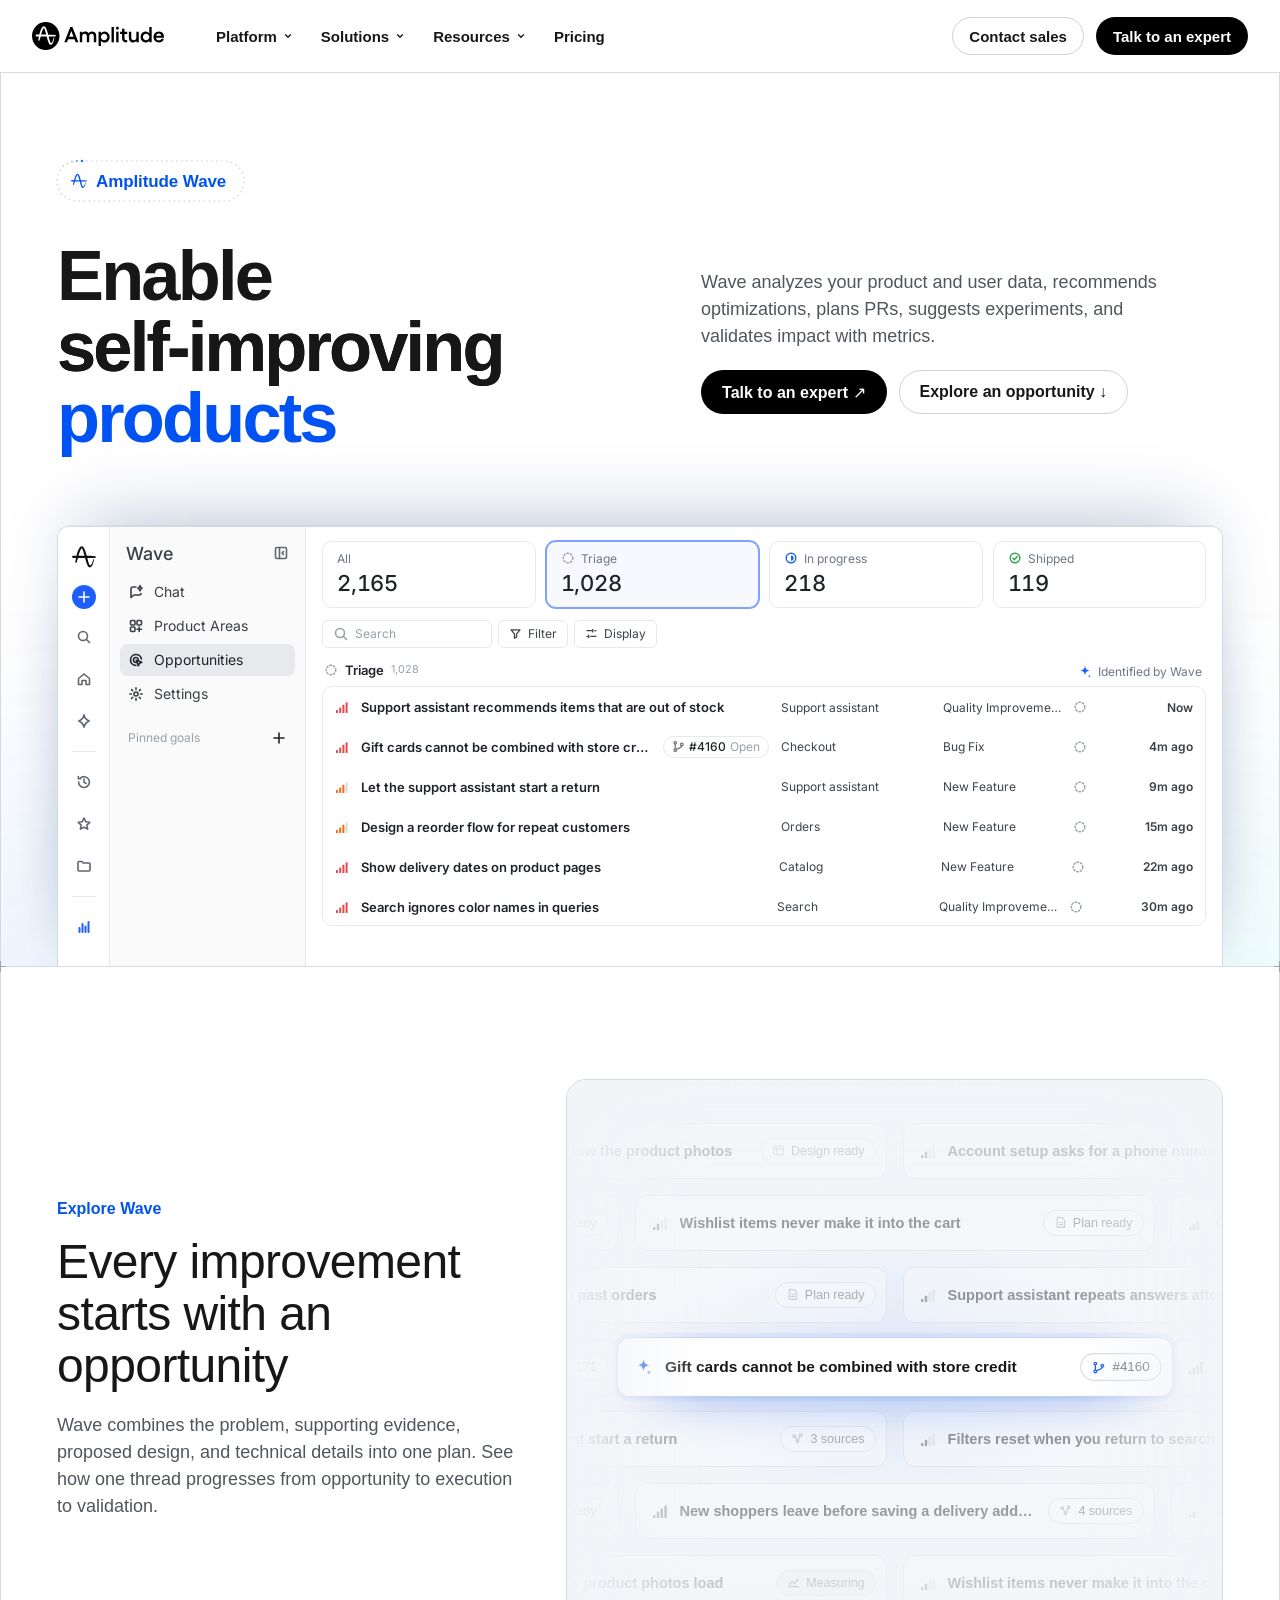
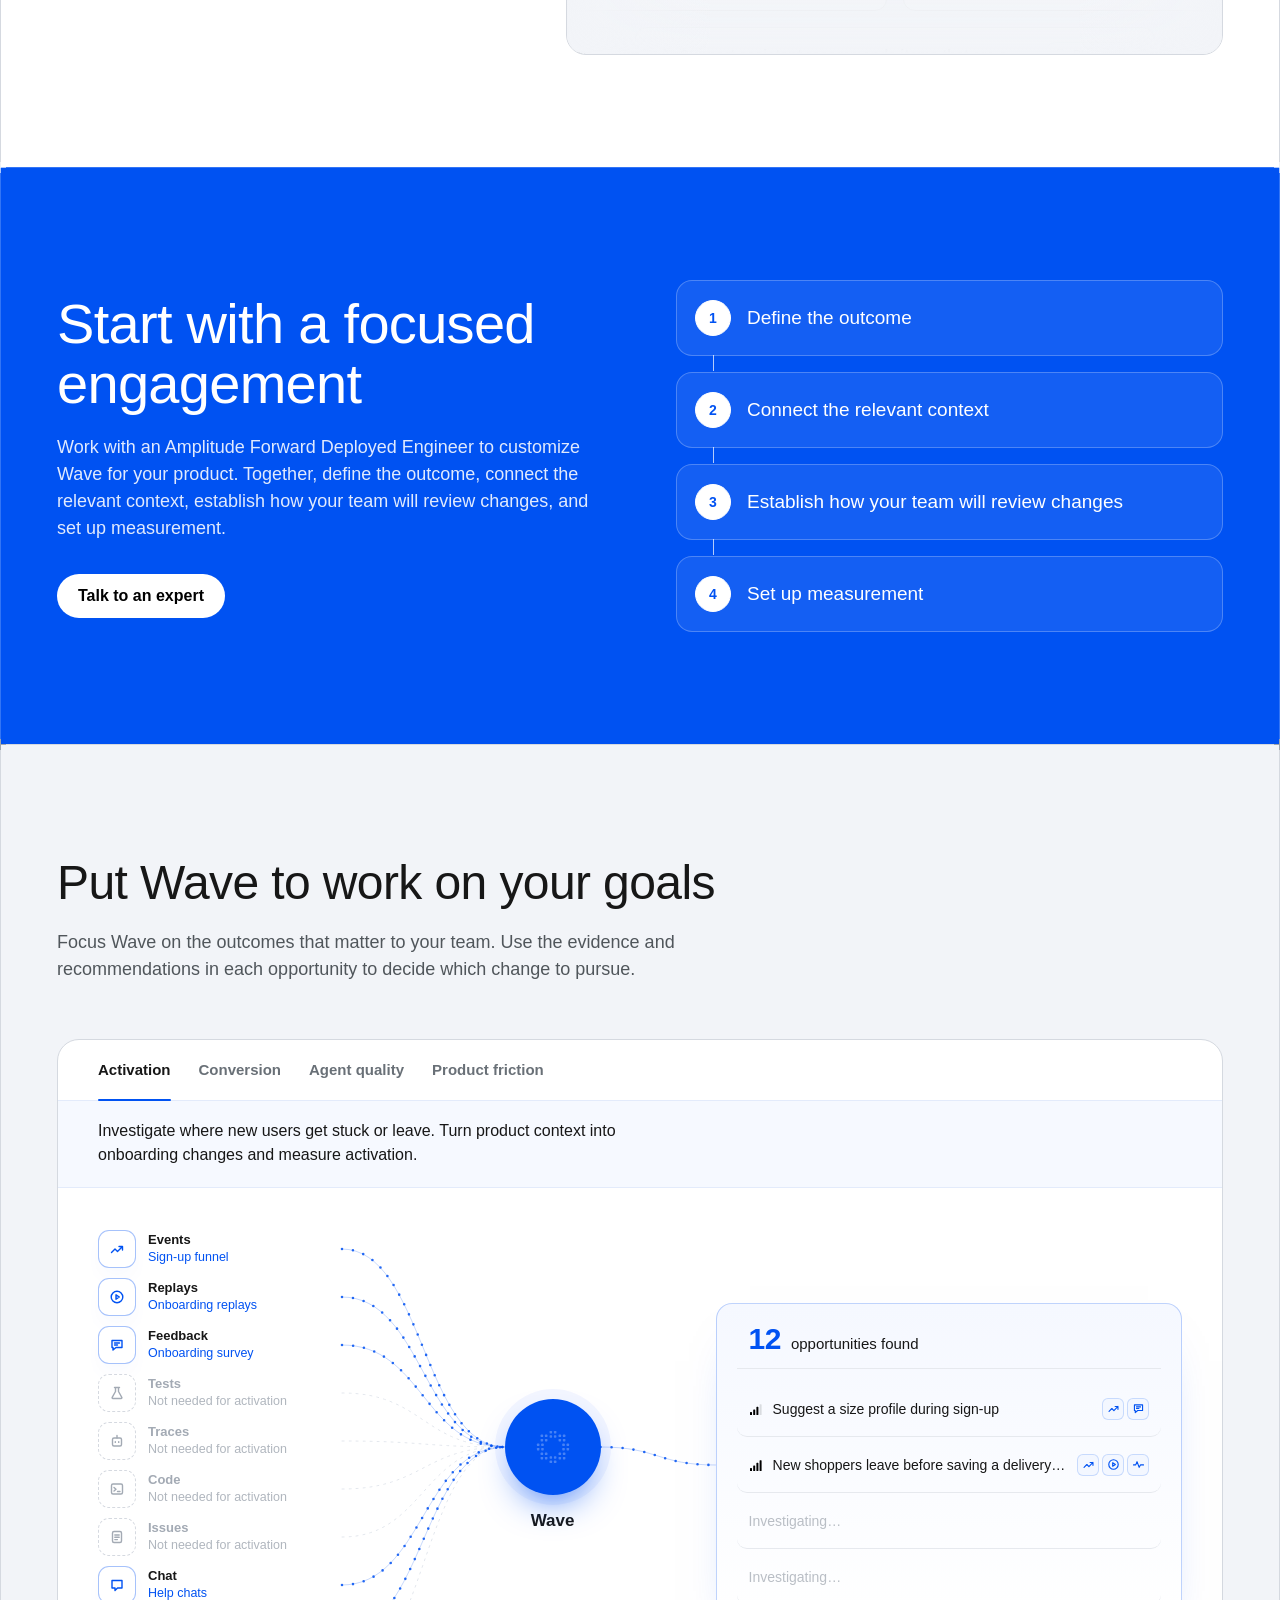
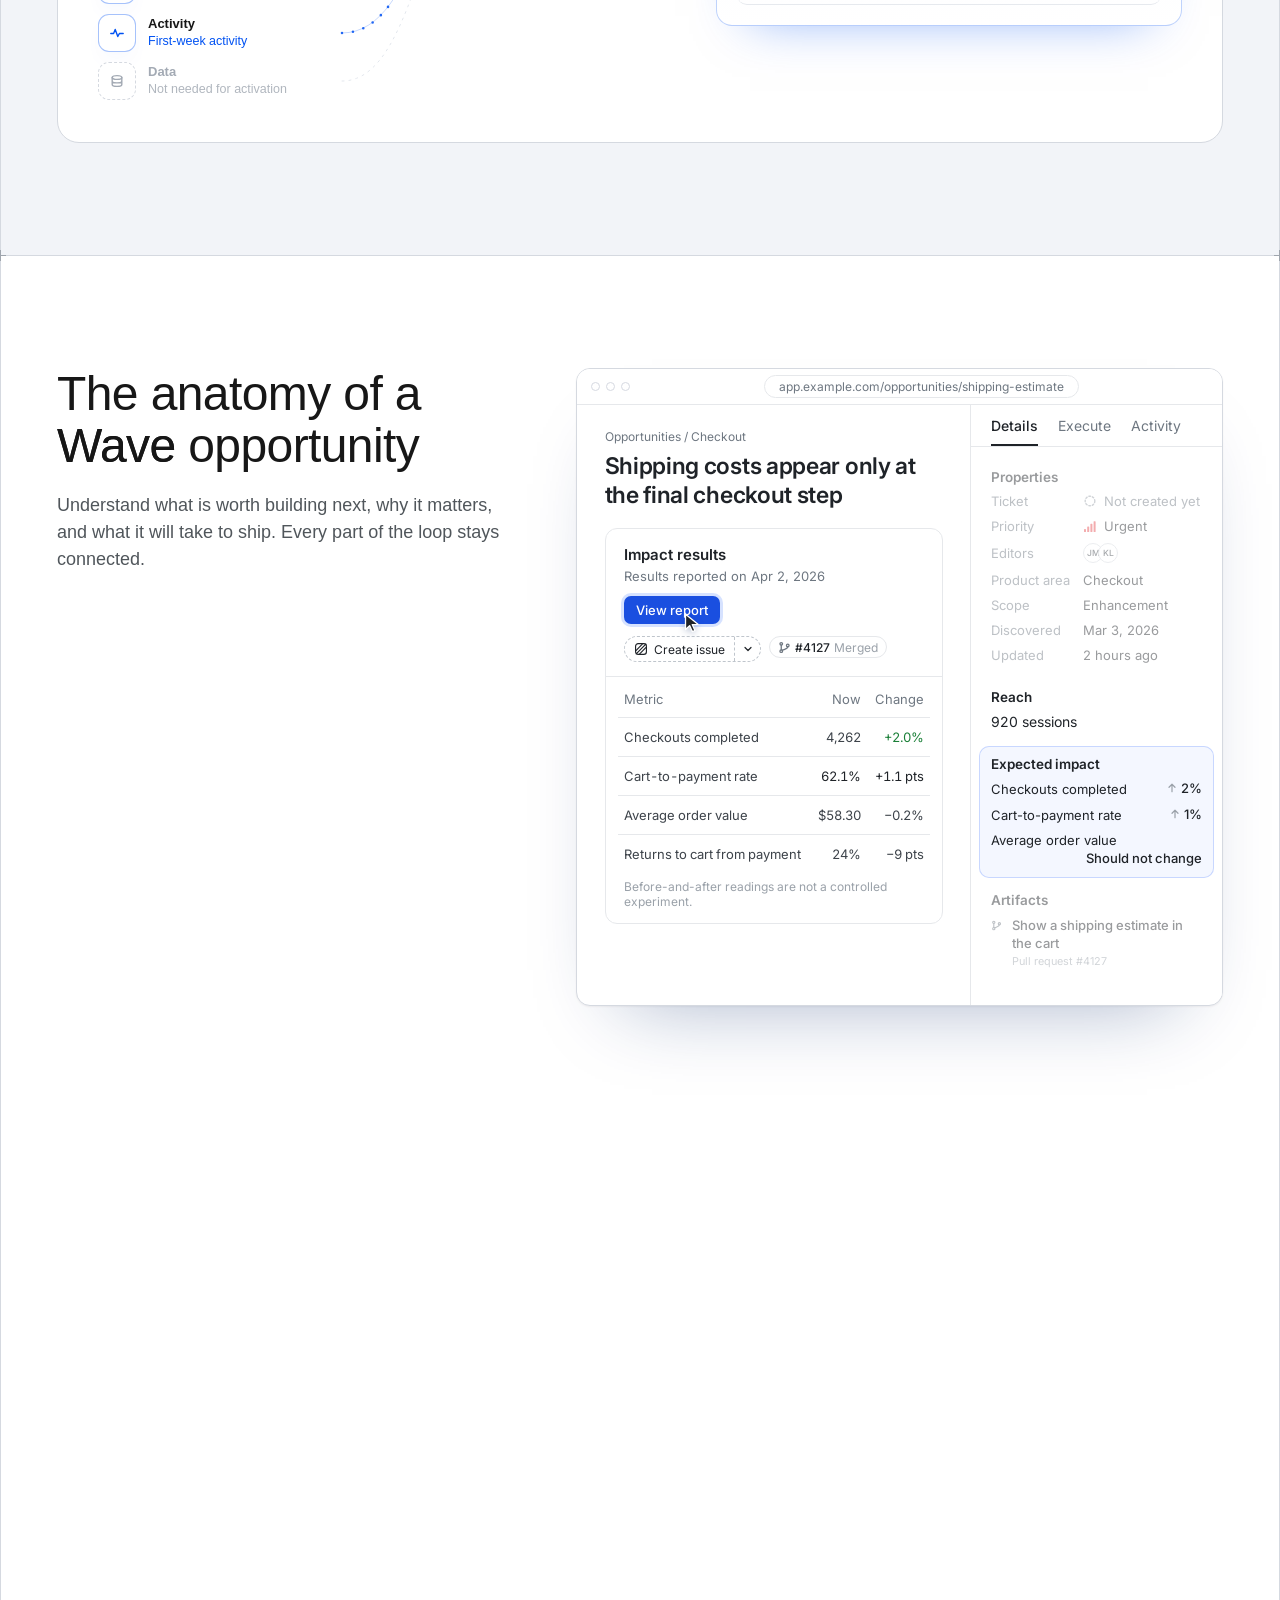
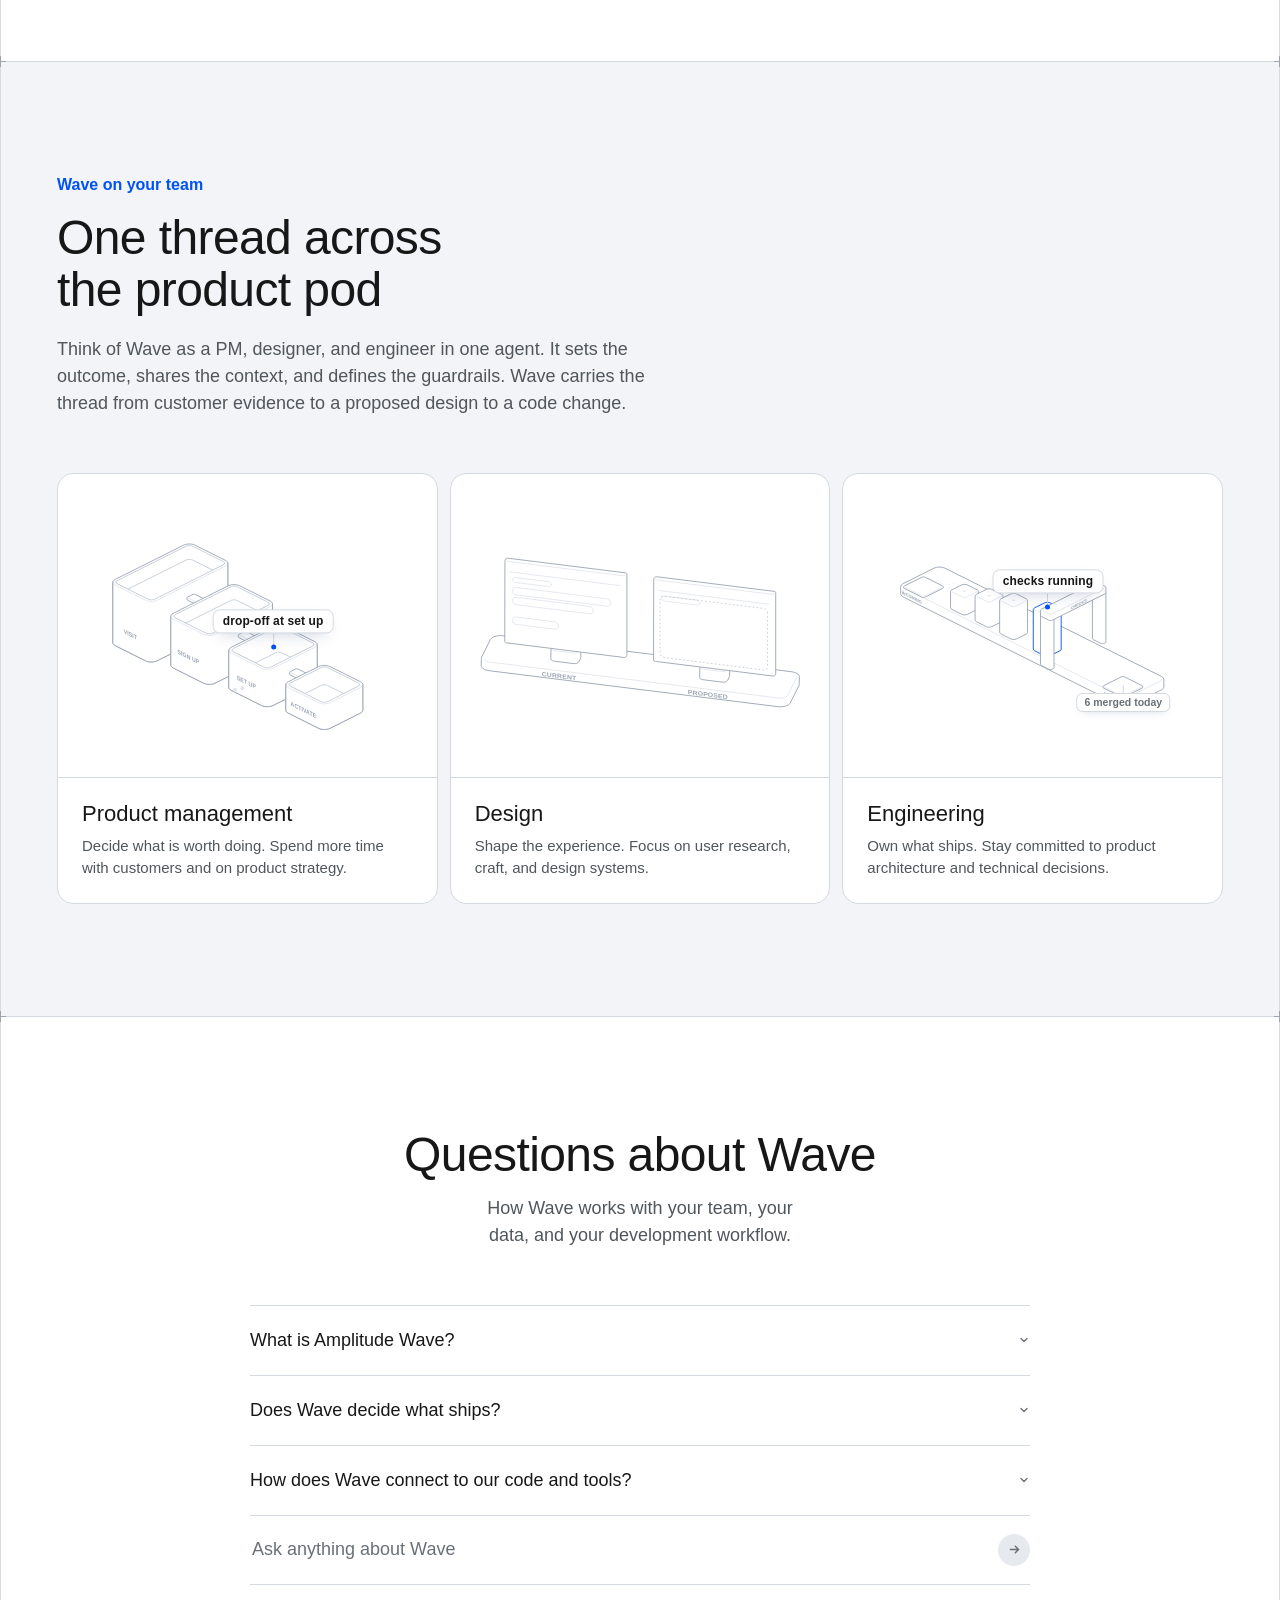
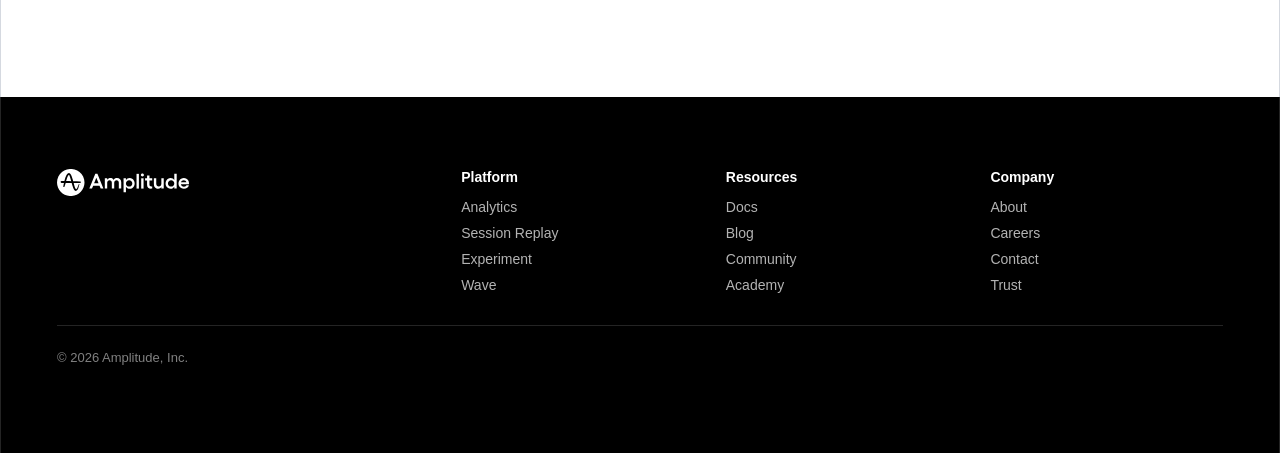
==== commit baa2aef2: "Wave card: one rising helix; the comet climbs it on open and on hover Co-Authored-By: Claude Opus 5." ====
--- a/a/index.html
+++ b/a/index.html
@@ -18,8 +18,8 @@
     <meta property="og:image:alt" content="Wave design explorations" />
     <meta name="twitter:card" content="summary_large_image" />
     <meta name="twitter:image" content="https://joshuahunt-amplitude.github.io/wave-preview/og.jpg" />
-    <script type="module" crossorigin src="../assets/share-57beEcoa.js"></script>
-    <link rel="stylesheet" crossorigin href="../assets/share-CMsvSGVE.css">
+    <script type="module" crossorigin src="../assets/share-n3z50M2w.js"></script>
+    <link rel="stylesheet" crossorigin href="../assets/share-BYzI15Ei.css">
   </head>
   <body>
     <div id="root"></div>
--- a/assets/share-BYzI15Ei.css
+++ b/assets/share-BYzI15Ei.css
@@ -0,0 +1 @@
+@font-face{font-family:Gellix;font-style:normal;font-weight:400;font-display:swap;src:url(https://fonts.cdnfonts.com/s/29655/GellixRegular.woff)format("woff")}@font-face{font-family:Gellix;font-style:normal;font-weight:500;font-display:swap;src:url(https://fonts.cdnfonts.com/s/29655/GellixMedium.woff)format("woff")}@font-face{font-family:Gellix;font-style:normal;font-weight:600;font-display:swap;src:url(https://fonts.cdnfonts.com/s/29655/GellixSemiBold.woff)format("woff")}@font-face{font-family:Gellix;font-style:normal;font-weight:700;font-display:swap;src:url(https://fonts.cdnfonts.com/s/29655/GellixBold.woff)format("woff")}:root{color:#fff;font-synthesis:none;-webkit-font-smoothing:antialiased;background:#000;font-family:Gellix,Arial,sans-serif;font-weight:400}*{box-sizing:border-box}body{margin:0}button,input{font:inherit}button,a{-webkit-tap-highlight-color:transparent}button{cursor:pointer}a{color:inherit;text-decoration:none}button{color:inherit}button:focus-visible,a:focus-visible,summary:focus-visible,input:focus-visible{outline-offset:4px;outline:3px solid #7974ff}html{scroll-behavior:smooth;scroll-padding-top:90px}::selection{background:#ddd9ff}button{border:0}h1,h2,h3,h4,p{margin:0}button:disabled{cursor:default}@media (prefers-reduced-motion:reduce){html{scroll-behavior:auto}*,:before,:after{transition:none!important;animation:none!important}}.w7{--blue:#0052f2;--blue-deep:#003fcc;--blue-soft:#6da1ff;--sky:#e8effe;--paper:#f2f4f8;--card:#fff;--line:#d5d9e0;--line-soft:#e6e9ee;--gray:#9fa5ad;--ink:#171717;--body:#50565b;--label:#697077;--green:#56d293;--ease:cubic-bezier(.32,.72,0,1);color:var(--ink);background:#fff;min-height:100vh;font-family:Gellix,Arial,sans-serif}.w7 h1,.w7 h2,.w7 h3,.w7 h4{color:inherit;font-weight:400}:where(.w7) button{color:inherit;background:0 0;padding:0}.w7-skip{z-index:100;color:#fff;background:#000;border-radius:999px;padding:8px 14px;position:absolute;top:8px;left:-999px}.w7-skip:focus{left:16px}.w7-wrap{border-left:1px solid var(--line);border-right:1px solid var(--line);width:min(100%,1344px);margin:0 auto;padding:112px 56px;position:relative}.w7-sec{border-top:1px solid var(--line);position:relative;overflow-x:clip}.w7-sec>.w7-wrap:before,.w7-sec>.w7-wrap:after{content:"";z-index:2;pointer-events:none;background:linear-gradient(var(--gray),var(--gray)) center/11px 1px no-repeat,linear-gradient(var(--gray),var(--gray)) center/1px 11px no-repeat;width:11px;height:11px;position:absolute;top:-6px}.w7-sec>.w7-wrap:before{left:-6px}.w7-sec>.w7-wrap:after{right:-6px}.w7-blue{background:var(--blue);color:#fff;border-top-color:#fff3}.w7-blue>.w7-wrap{border-color:#fff3}.w7-blue>.w7-wrap:before,.w7-blue>.w7-wrap:after{--gray:#ffffff80}.w7-paper{background:var(--paper)}.w7-lead{color:var(--blue);margin-bottom:16px;font-size:16px;font-weight:600;line-height:22px}.w7-blue .w7-lead{color:#fff;opacity:.85}.w7-nobr{white-space:nowrap}.w7-h1{letter-spacing:-1px;font-size:72px;line-height:76px}.w7-h2{letter-spacing:-.6px;font-size:48px;line-height:52px}.w7-desc{color:var(--body);max-width:620px;margin-top:20px;font-size:18px;line-height:27px}.w7-blue .w7-desc{color:#ffffffe0}.w7-head{max-width:720px;margin-bottom:56px}.w7-head.center{text-align:center;margin-inline:auto}.w7-head.center .w7-desc{margin-inline:auto}.w7-support{color:var(--label);max-width:440px;margin-top:20px;font-size:14px;line-height:20px}.w7-blue .w7-support{color:#ffffffb3}.w7-mono{letter-spacing:.08em;text-transform:uppercase;color:var(--label);font:600 11.5px/16px Gellix,Arial,sans-serif}.w7-btn{white-space:nowrap;border:1px solid #0000;border-radius:999px;justify-content:center;align-items:center;gap:8px;height:44px;padding:0 20px;font-size:16px;font-weight:600;transition:background .15s,border-color .15s,color .15s;display:inline-flex}.w7-btn.sm{height:38px;padding:0 16px;font-size:15px}.w7-btn.dark{color:#fff;background:#000}.w7-btn.dark:hover{background:#2b2b2b}.w7-btn.light{color:#000;background:#fff}.w7-btn.light:hover{background:var(--sky)}.w7-btn.line{color:var(--ink);border-color:#0000002e}.w7-btn.line:hover{border-color:var(--ink)}.w7-btn.ghost{color:#fff;border-color:#ffffff80}.w7-btn.ghost:hover{background:#ffffff1f}.w7-actions{flex-wrap:wrap;gap:12px;margin-top:32px;display:flex}.w7-link{color:var(--blue);align-items:center;gap:6px;font-size:15px;font-weight:600;display:inline-flex}.w7-link:hover{gap:9px}.w7-link{transition:gap .2s var(--ease)}.w7-header{z-index:50;-webkit-backdrop-filter:blur(12px);backdrop-filter:blur(12px);border-bottom:1px solid var(--line);background:#fffffff2;position:sticky;top:0}.w7-bar{align-items:center;gap:12px;width:min(100%,1344px);height:72px;margin:0 auto;padding:0 32px;display:flex}.w7-brand img{width:132px;height:auto;display:block}.w7-header .w7-brand img{filter:brightness(0)}.w7-header nav{gap:28px;margin:0 auto 0 40px;font-size:15px;font-weight:600;display:flex}.w7-header nav a{align-items:center;gap:6px;display:inline-flex}.w7-header nav a:hover{color:var(--blue)}.w7-version{white-space:nowrap;border-radius:999px;height:38px;padding:0 12px;font-size:12px;font-weight:600;border:1px solid var(--line)!important}.w7-version kbd{font:inherit;opacity:.55;margin-left:6px}.w7-switch{z-index:30;color:#fff;background:#111;border-radius:8px;align-items:stretch;height:30px;font:600 12px/1 Gellix,Arial,sans-serif;display:flex;position:absolute;top:16px;right:16px;box-shadow:0 6px 20px #0003}.w7-switch-name{align-items:center;gap:8px;padding:0 10px;display:flex}.w7-switch-name span{white-space:nowrap;max-width:0;transition:max-width .3s var(--ease);overflow:hidden}.w7-switch:hover .w7-switch-name span,.w7-switch-name[aria-expanded=true] span{max-width:200px}.w7-switch-name small{opacity:.6;font-size:11px}.w7-switch-next{border-left:1px solid #ffffff26;place-items:center;width:30px;display:grid}.w7-switch-menu{background:#111;border-radius:10px;min-width:220px;padding:6px;display:grid;position:absolute;top:36px;right:0;box-shadow:0 12px 30px #0004}.w7-switch-menu button{text-align:left;border-radius:6px;align-items:center;gap:10px;height:34px;padding:0 10px;font-weight:500;display:flex}.w7-switch-menu button span{opacity:.5;width:12px}.w7-switch-menu button:hover,.w7-switch-menu [aria-checked=true]{background:#ffffff1a}.w7-palette{border:1px solid var(--line);border-radius:14px;width:min(560px,100% - 32px);padding:0;font-family:Gellix,Arial,sans-serif;box-shadow:0 30px 80px #0003}.w7-palette::backdrop{-webkit-backdrop-filter:blur(2px);backdrop-filter:blur(2px);background:#0b0d1233}.w7-palette input{border:0;border-bottom:1px solid var(--line);outline:none;width:100%;height:54px;padding:0 18px;font-size:16px}.w7-palette ul{max-height:360px;margin:0;padding:8px;list-style:none;overflow:auto}.w7-palette li button{text-align:left;border-radius:8px;align-items:center;gap:12px;width:100%;height:44px;padding:0 12px;font-size:15px;display:flex}.w7-palette li button b{width:30px;color:var(--blue);font-weight:600}.w7-palette li button.on{background:var(--paper)}.w7-palette em{color:var(--label);margin-left:auto;font-size:12px;font-style:normal}.w7-footer{color:#fff;background:#000}.w7-footer .w7-wrap{border-color:#ffffff24;grid-template-columns:1.6fr repeat(3,minmax(0,1fr));gap:32px;padding:72px 56px 88px;display:grid}.w7-footer div{align-content:start;gap:10px;font-size:14px;display:grid}.w7-footer b{margin-bottom:4px;font-weight:600}.w7-footer div a{color:#ffffffb3}.w7-footer div a:hover{color:#fff}.w7-footer p{color:#ffffff80;border-top:1px solid #ffffff24;grid-column:1/-1;padding-top:24px;font-size:13px}.w7-window{border:1px solid var(--line);background:#fff;border-radius:14px;position:relative;overflow:hidden;box-shadow:0 1px 2px #0000000d,0 40px 80px -48px #0a2a6b66}.w7-blue .w7-window{border-color:#ffffff59;box-shadow:0 50px 100px -40px #00163dcc}.w7-window-bar{background:#fff;border-bottom:1px solid #e6e8eb;align-items:center;gap:6px;height:36px;padding:0 14px;display:flex}.w7-window-bar i{border:1px solid #d5d9e0;border-radius:50%;width:9px;height:9px}.w7-window-bar span{white-space:nowrap;text-overflow:ellipsis;color:#6e7781;border:1px solid #e6e8eb;border-radius:999px;max-width:72%;margin:0 auto;padding:3px 14px;font:12px -apple-system,BlinkMacSystemFont,sans-serif;overflow:hidden}@media (width<=1100px){.w7-header nav{display:none}.w7-header .w7-btn.line{margin-left:auto}.w7-h1{font-size:56px;line-height:60px}.w7-h2{font-size:40px;line-height:44px}.w7-footer .w7-wrap{grid-template-columns:repeat(3,minmax(0,1fr))}.w7-footer .w7-brand{grid-column:1/-1}}@media (width<=760px){.w7-bar{height:64px;padding:0 20px}.w7-header .w7-btn{display:none}.w7-version{margin-left:auto}.w7-brand img{width:116px}.w7-wrap{padding:72px 20px}.w7-h1{letter-spacing:-.5px;font-size:42px;line-height:46px}.w7-h2{letter-spacing:-.3px;font-size:32px;line-height:37px}.w7-desc{font-size:17px;line-height:25px}.w7-head{margin-bottom:36px}.w7-footer .w7-wrap{grid-template-columns:repeat(2,minmax(0,1fr));padding:56px 20px 72px}.w7-switch{top:10px;right:10px}}.w7-hold{min-width:0;display:grid}.w7-hold>*{visibility:hidden;pointer-events:none;grid-area:1/1;min-width:0}.w7-hold>.on{visibility:visible;pointer-events:auto;animation:w7-rise .5s var(--ease) both}@media (prefers-reduced-motion:reduce){.w7-hold>.on{animation:none}}.p6-app,.p6-impact,.p6-details,.p6-doc,.p6-card{--p-ink:#1f2328;--p-body:#3d434a;--p-muted:#6e7781;--p-faint:#9aa1a9;--p-line:#e6e8eb;--p-soft:#f6f7f8;--p-blue:#1e5eff;--p-red:#e5484d;--p-orange:#f76b15;--p-green:#2da44e;color:var(--p-ink);-webkit-font-smoothing:antialiased;letter-spacing:0;text-align:left;font-family:-apple-system,BlinkMacSystemFont,Inter,Segoe UI,Roboto,Helvetica,Arial,sans-serif}.p6-app *,.p6-impact *,.p6-details *,.p6-doc *{font-family:inherit}.p6-app{background:#fff;grid-template-columns:52px 196px minmax(0,1fr);min-height:100%;font-size:13px;display:grid}.p6-app.nonav{grid-template-columns:52px minmax(0,1fr)}.p6-rail{border-right:1px solid var(--p-line);color:#5f6670;flex-direction:column;align-items:center;gap:14px;padding:16px 0;display:flex}.p6-rail span{border-radius:8px;place-items:center;width:28px;height:28px;display:grid}.p6-rail .p6-mark{color:#111}.p6-rail .p6-new{background:var(--p-blue);color:#fff;border-radius:50%;width:24px;height:24px}.p6-rail .on{color:var(--p-blue)}.p6-rail hr{border:0;border-top:1px solid var(--p-line);width:24px;margin:2px 0}.p6-nav{border-right:1px solid var(--p-line);background:#fafafa;flex-direction:column;gap:2px;padding:16px 10px;display:flex}.p6-nav p{color:#3a3f45;justify-content:space-between;align-items:center;padding:0 6px 10px;font-size:18px;font-weight:500;display:flex}.p6-nav p span{color:#5f6670;display:grid}.p6-nav>span{color:#3a3f45;border-radius:8px;align-items:center;gap:10px;height:32px;padding:0 8px;font-size:14px;display:flex}.p6-nav>span.on{color:var(--p-ink);background:#e8e9ec}.p6-nav small{color:var(--p-faint);justify-content:space-between;align-items:center;margin-top:18px;padding:0 8px;font-size:12px;display:flex}.p6-nav small i{color:var(--p-ink);display:grid}.p6-main{background:#fff;min-width:0;padding:14px 16px}.p6-stats{grid-template-columns:repeat(4,minmax(0,1fr));gap:10px;display:grid}.p6-stat{text-align:left;border:1px solid var(--p-line);color:var(--p-ink);background:#fff;border-radius:10px;gap:4px;padding:9px 14px 11px;transition:border-color .2s,background .2s,box-shadow .2s;display:grid}.p6-stat small{color:var(--p-muted);align-items:center;gap:6px;font-size:12px;display:flex}.p6-stat.triage small svg{color:var(--p-faint)}.p6-stat.progress small svg{color:var(--p-blue)}.p6-stat.shipped small svg{color:var(--p-green)}.p6-stat b{letter-spacing:-.2px;font-variant-numeric:tabular-nums;font-size:22px;font-weight:500}.p6-stat[aria-selected=true]{background:#f7f9ff;border-color:#7fa2ff;box-shadow:0 0 0 1px #7fa2ff}.p6-stat:hover{border-color:#c9ced4}.p6-tools{gap:6px;margin:12px 0 10px;display:flex}.p6-search,.p6-tool{border:1px solid var(--p-line);height:28px;color:var(--p-body);border-radius:6px;align-items:center;gap:6px;padding:0 10px;font-size:12px;display:inline-flex}.p6-search{width:170px;color:var(--p-faint)}.p6-group{align-items:center;gap:7px;padding:4px 2px 8px;font-size:13px;font-weight:600;display:flex}.p6-group svg{color:var(--p-green)}.p6-group.progress svg{color:var(--p-blue)}.p6-group.triage svg{color:var(--p-faint)}.p6-group small{color:var(--p-faint);font-weight:400}.p6-rows{border:1px solid var(--p-line);border-radius:10px;overflow:hidden}.p6-row{border-top:1px solid var(--p-line);background:#fff;align-items:center;gap:12px;height:40px;padding:0 12px;font-size:13px;display:flex}.p6-rows .p6-row:first-child{border-top:0}.p6-row-title{white-space:nowrap;text-overflow:ellipsis;flex:1;min-width:0;font-weight:600;overflow:hidden}.p6-row-prs{flex:none;gap:4px;display:flex}.p6-row-area{width:150px;color:var(--p-body);white-space:nowrap;text-overflow:ellipsis;flex:none;font-size:12px;overflow:hidden}.p6-row-type{width:118px;color:var(--p-body);white-space:nowrap;text-overflow:ellipsis;flex:none;font-size:12px;overflow:hidden}.p6-row-date{text-align:right;color:#3a3f45;flex:none;width:48px;font-size:12px;font-weight:600}.p6-prio{flex:none}.p6-prio rect{fill:#d9dce0}.p6-prio.p4 rect.on{fill:var(--p-red)}.p6-prio.p3 rect.on{fill:var(--p-orange)}.p6-pr{border:1px solid var(--p-line);white-space:nowrap;background:#fff;border-radius:999px;align-items:center;gap:4px;height:22px;padding:0 8px;font-size:12px;display:inline-flex}.p6-pr svg{color:var(--p-muted)}.p6-pr b{font-weight:500}.p6-pr em{color:var(--p-faint);font-style:normal}.p6-who{flex:none;width:60px;display:inline-flex}.p6-who i{width:20px;height:20px;color:var(--p-body);background:#fff;border:1px solid #d3d7dc;border-radius:50%;place-items:center;margin-right:-5px;font-size:8.5px;font-style:normal;font-weight:500;display:grid}.p6-who.none{color:var(--p-faint)}.p6-impact{border:1px solid var(--p-line);background:#fff;border-radius:12px;overflow:hidden}.p6-impact-head{justify-content:space-between;align-items:flex-start;gap:12px;padding:16px 18px 0;display:flex}.p6-impact-head b{font-size:15px;font-weight:600;display:block}.p6-impact-head small{color:var(--p-muted);margin-top:4px;font-size:13px;display:block}.p6-btn{background:var(--p-blue);color:#fff;white-space:nowrap;border-radius:7px;align-items:center;height:28px;padding:0 12px;font-size:13px;font-weight:500;display:inline-flex}.p6-impact-actions{border-bottom:1px solid var(--p-line);flex-wrap:wrap;gap:8px;padding:12px 18px 14px;display:flex}.p6-linear{height:26px;color:var(--p-ink);background:#fff;border:1px dashed #bfc5cc;border-radius:999px;align-items:stretch;font-size:12px;display:inline-flex}.p6-linear-l{align-items:center;gap:6px;padding:0 9px;display:inline-flex}.p6-linear-r{border-left:1px dashed #bfc5cc;place-items:center;width:26px;display:grid}.p6-impact table{border-collapse:collapse;width:calc(100% - 24px);margin:4px 12px 0;font-size:13px}.p6-impact th{text-align:right;color:var(--p-muted);white-space:nowrap;padding:10px 6px;font-weight:400}.p6-impact th:first-child,.p6-impact td:first-child{text-align:left}.p6-impact td.up{color:#1a7f37}.p6-impact td{border-top:1px solid var(--p-line);text-align:right;color:var(--p-body);font-variant-numeric:tabular-nums;padding:10px 6px}.p6-impact td:first-child{color:var(--p-body);max-width:260px}.p6-impact tr:nth-child(2) td:not(:first-child){color:var(--p-ink)}.p6-note{color:var(--p-faint);padding:6px 18px 14px;font-size:12px}.p6-details{background:#fff;flex-direction:column;gap:4px;padding:0 20px 16px;font-size:13px;display:flex}.p6-tabs{border-bottom:1px solid var(--p-line);gap:20px;margin:0 -20px 8px;padding:0 20px;display:flex}.p6-tabs span{color:var(--p-muted);border-bottom:2px solid #0000;padding:12px 0 10px;font-size:14px}.p6-tabs .on{color:var(--p-ink);border-color:var(--p-ink);font-weight:500}.p6-details h4{margin:0 0 8px;font-size:13.5px;font-weight:600}.p6-details dl{gap:9px;margin:0;display:grid}.p6-details dl div{grid-template-columns:minmax(84px,40%) minmax(0,1fr);align-items:center;gap:8px;display:grid}.p6-details dd{white-space:nowrap;text-overflow:ellipsis;min-width:0;overflow:hidden}.p6-details dt{color:var(--p-muted)}.p6-details dd{color:var(--p-ink);align-items:center;gap:7px;margin:0;display:flex}.p6-details dd .muted{color:var(--p-muted)}.p6-details dd>svg{color:var(--p-faint)}.p6-reach{font-size:14px}.p6-expected{gap:9px;margin:0;padding:0;list-style:none;display:grid}.p6-expected li{justify-content:space-between;gap:10px;display:flex}.p6-expected span{white-space:nowrap;text-overflow:ellipsis;text-underline-offset:4px;min-width:0;-webkit-text-decoration:underline dotted #b9bfc6;text-decoration:underline dotted #b9bfc6;overflow:hidden}.p6-expected b{white-space:nowrap;align-items:center;gap:3px;font-weight:500;display:inline-flex}.p6-expected b svg{color:var(--p-faint)}.p6-artifact{align-items:flex-start;gap:10px;display:flex}.p6-artifact>svg{color:var(--p-muted);margin-top:3px}.p6-artifact b{font-weight:500;line-height:18px;display:block}.p6-artifact small{color:var(--p-faint)}.p6-doc h5{margin:0 0 10px;font-size:18px;font-weight:600}.p6-doc h6{margin:14px 0 4px;font-size:13.5px;font-weight:600}.p6-doc p{color:var(--p-body);font-size:13.5px;line-height:1.65}.p6-details section{border-radius:10px;margin:0 -12px;padding:10px 12px 12px;transition:background .5s,box-shadow .5s,opacity .5s}.p6-details.focusing section{opacity:.45}.p6-details.focusing section.hl{opacity:1;background:#f4f7ff;box-shadow:inset 0 0 0 1px #c8d7ff}.p6-expected li{min-width:0}.p6-expected span{flex:1}.p6-expected b{flex:none}@media (width<=760px){.p6-impact table{table-layout:fixed;width:calc(100% - 16px);margin:4px 8px 0;font-size:12px}.p6-impact th:nth-child(4),.p6-impact td:nth-child(4){display:none}.p6-impact th:first-child,.p6-impact td:first-child{width:55%}.p6-impact th,.p6-impact td{padding:8px 4px}.p6-impact-head{padding:14px 14px 0}.p6-impact-actions{padding:10px 14px 12px}.p6-note{padding:6px 14px 12px}}.p6-impact{container-type:inline-size}.p6-impact th,.p6-impact td{white-space:nowrap}.p6-impact td:first-child{white-space:normal;line-height:18px}@container (width<=460px){.p6-impact th:nth-child(2),.p6-impact td:nth-child(2){display:none}.p6-impact th:nth-child(4){font-size:0}.p6-impact th:nth-child(4):after{content:"Change";font-size:13px}.p6-impact-head{flex-wrap:wrap}.p6-impact-head small{white-space:nowrap}}.p6-expected li{flex-wrap:wrap;align-items:baseline;row-gap:2px}.p6-expected span{flex:1 0 auto;max-width:100%}.p6-expected b{margin-left:auto}.w7-fig{--hairline-plate:#fff;--hairline-hi:#0052f2;--hairline-edge:#9aa4b2;--hairline-mid:#c5ccd6;--hairline-lo:#e2e6ec;--tag-bg:#fff;--tag-ink:#171717;--tag-line:#d5d9e0;position:relative}.w7-fig.paper{--hairline-plate:#f2f4f8;--hairline-lo:#dde2e9}.w7-fig.blue{--hairline-plate:#0052f2;--hairline-hi:#fff;--hairline-edge:#a9c4ff;--hairline-mid:#5b8cf7;--hairline-lo:#2f6bf4;--tag-bg:#fff;--tag-ink:#0041c2;--tag-line:#fff}.w7-fig-stage{width:100%}.w7-fig svg text.w7-iso{fill:var(--hl-edge);stroke:none;letter-spacing:.02em;text-transform:uppercase;font-family:Gellix,Arial,sans-serif;font-weight:600;transition:fill .26s cubic-bezier(.5,0,.1,1),opacity .3s}.w7-fig svg text.w7-iso.dim{opacity:.45}.w7-fig svg text.w7-iso.on{fill:var(--hl-hi);font-weight:600}.w7-fig-tag{z-index:2;pointer-events:none;opacity:0;transition:opacity .25s,transform .45s cubic-bezier(.2,.8,.2,1);position:absolute;top:0;left:0}.w7-fig-tag.live{transition:opacity .25s}.w7-fig-tag.on{opacity:1}.w7-fig-tag b{border:1px solid var(--tag-line);background:var(--tag-bg);color:var(--tag-ink);white-space:nowrap;letter-spacing:.01em;border-radius:7px;padding:5px 9px;font:600 12px/1 Gellix,Arial,sans-serif;display:block;position:absolute;bottom:14px;left:0;box-shadow:0 6px 16px -8px #0a2a6b59}.w7-fig-tag:before{content:"";left:var(--lead,0);background:var(--tag-line);width:1px;height:14px;position:absolute;bottom:0;transform:translate(-.5px)}.w7-fig-tag:after{content:"";left:var(--lead,0);background:var(--hairline-hi);border-radius:50%;width:5px;height:5px;position:absolute;bottom:-2.5px;transform:translate(-2.5px)}.w7-fig.blue .w7-fig-tag:after{background:#fff}.w7-fig-tag.below b{top:14px;bottom:auto}.w7-fig-tag.below:before{top:0;bottom:auto}.w7-fig-pin{z-index:1;pointer-events:none;position:absolute;top:0;left:0}.w7-fig-pin b{border:1px solid var(--tag-line);background:var(--tag-bg);color:#697077;white-space:nowrap;border-radius:6px;padding:3px 7px;font:600 10.5px/1.1 Gellix,Arial,sans-serif;transition:color .26s,border-color .26s;display:block;position:absolute;bottom:8px;left:0;box-shadow:0 4px 10px -6px #0a2a6b40}.w7-fig-pin:before{content:"";left:var(--lead,0);background:var(--tag-line);width:1px;height:8px;position:absolute;bottom:0;transform:translate(-.5px)}.w7-fig-pin.below b{top:8px;bottom:auto}.w7-fig-pin.on b{color:var(--tag-ink);border-color:var(--hairline-hi)}.w7-fig.blue .w7-fig-pin b{color:#ffffffd9;box-shadow:none;-webkit-backdrop-filter:blur(2px);backdrop-filter:blur(2px);background:#ffffff1f;border-color:#ffffff59}.w7-fig.blue .w7-fig-pin:before{background:#ffffff59}.w7-fig.blue .w7-fig-pin.below b{top:8px;bottom:auto}.w7-fig-pin.below:before{top:0;bottom:auto}.w7-fig-pin.on b{color:var(--tag-ink);background:#fff;border-color:#fff}@media (prefers-reduced-motion:reduce){.w7-fig-tag{transition:opacity .25s}}.w7-hero{border-top:0}.w7-hero.l0,.w7-hero.l2,.w7-hero.l5{background:var(--blue);color:#fff}.w7-hero.l0>.w7-wrap,.w7-hero.l2 .w7-wrap,.w7-hero.l5 .w7-wrap{border-color:#fff3}.w7-hero>.w7-wrap:before,.w7-hero>.w7-wrap:after{display:none}.w7-hero.l1{background:var(--paper)}.w7h{padding-top:104px}.w7h-copy{grid-template-columns:minmax(0,1.1fr) minmax(0,.9fr);align-items:end;gap:24px 72px;display:grid}.w7h-copy .w7-desc{margin-top:0}.w7h-copy.stack{grid-template-columns:minmax(0,1fr);gap:0}.w7h-copy.stack .w7-desc{margin-top:24px}.w7-hero.l0 .w7-lead,.w7-hero.l2 .w7-lead,.w7-hero.l5 .w7-lead{color:#fff;opacity:.85}.w7-hero.l0 .w7-desc,.w7-hero.l2 .w7-desc,.w7-hero.l5 .w7-desc{color:#ffffffe6}.w7-hero.l0 .w7-support,.w7-hero.l2 .w7-support,.w7-hero.l5 .w7-support{color:#ffffffb3}.w7-rise{animation:w7-rise .5s var(--ease) both}@keyframes w7-rise{0%{opacity:0;transform:translateY(6px)}}.w7h-feed{padding-bottom:0}.w7h-shot{border-bottom:0;border-radius:14px 14px 0 0;height:580px;margin-top:72px}.w7h-shot .p6-app{height:calc(100% - 36px)}.w7h-open{grid-template-columns:minmax(0,5fr) minmax(0,7fr);align-items:center;gap:56px;padding-block:96px;display:grid}.w7h-stage{height:640px;position:relative}.w7h-layer{transform:translate3d(var(--dx,0),var(--dy,0),0);transition:transform .9s cubic-bezier(.2,.8,.2,1);position:absolute}.w7h-layer.back{width:310px;top:0;right:0}.w7h-layer.mid{width:min(560px,82%);top:64px;left:0}.w7h-layer.front{bottom:18px;left:8%}.w7h-panel{border:1px solid var(--line);background:#fff;border-radius:14px;overflow:hidden;box-shadow:0 30px 60px -40px #0a2a6b55}.w7h-panel .p6-details{height:560px;overflow:hidden;-webkit-mask-image:linear-gradient(#000 80%,#0000);mask-image:linear-gradient(#000 80%,#0000)}.w7h-oppcard{border:1px solid var(--line);background:#fff;border-radius:16px;padding:22px;box-shadow:0 1px 2px #0000000d,0 50px 90px -50px #0a2a6b80}.w7h-crumb{color:#6e7781;margin-bottom:8px;font:12px -apple-system,BlinkMacSystemFont,sans-serif}.w7h-oppcard h3{letter-spacing:-.3px;color:#1f2328;margin-bottom:16px;font:600 22px/28px -apple-system,BlinkMacSystemFont,Inter,sans-serif}.w7h-toast{border:1px solid var(--line);background:#fff;border-radius:14px;align-items:center;gap:12px;padding:12px 14px;font-family:-apple-system,BlinkMacSystemFont,Inter,sans-serif;display:flex;box-shadow:0 24px 50px -24px #0a2a6b80}.w7h-toast b{color:#1f2328;font-size:13px;font-weight:600;display:block}.w7h-toast small{color:#6e7781;white-space:nowrap;text-overflow:ellipsis;max-width:250px;font-size:12px;display:block;overflow:hidden}.w7h-toast-dot{background:#2da44e;border-radius:50%;flex:none;width:8px;height:8px;box-shadow:0 0 0 4px #2da44e26}.w7h-blue{--bp:1;min-height:min(calc(var(--hh,900px) * var(--bp-h,1)),calc(100svh - 72px));isolation:isolate;flex-direction:column;display:flex;position:relative;overflow:hidden}.w7h-wire,.w7h-spot,.w7h-scan{perspective:2200px;pointer-events:none;position:absolute;inset:0}.w7h-spot{-webkit-mask-image:radial-gradient(circle var(--spot,300px) at var(--sx) var(--sy),#000 30%,transparent 100%);-webkit-mask-image:radial-gradient(circle var(--spot,300px) at var(--sx) var(--sy),#000 30%,transparent 100%);mask-image:radial-gradient(circle var(--spot,300px) at var(--sx) var(--sy),#000 30%,transparent 100%);opacity:0;transition:opacity .5s}.w7h-blue.on .w7h-spot{opacity:1}.w7h-scan{--b:var(--scan-w,9%);-webkit-mask-image:linear-gradient(100deg,transparent calc(50% - var(--b)),#000 50%,transparent calc(50% + var(--b)));-webkit-mask-image:linear-gradient(100deg,transparent calc(50% - var(--b)),#000 50%,transparent calc(50% + var(--b)));mask-image:linear-gradient(100deg,transparent calc(50% - var(--b)),#000 50%,transparent calc(50% + var(--b)));animation:w7h-scan var(--scan-s,5.5s) var(--scan-at,3.9s) cubic-bezier(.45,0,.55,1) infinite both;opacity:.9;-webkit-mask-size:300% 100%;mask-size:300% 100%;-webkit-mask-repeat:no-repeat;mask-repeat:no-repeat}@keyframes w7h-scan{0%{-webkit-mask-position:100% 0;mask-position:100% 0}to{-webkit-mask-position:0 0;mask-position:0 0}}@property --dr{syntax:"<angle>";inherits:true;initial-value:0deg}.w7h-wire{animation:w7h-enter var(--enter-s,1.4s) cubic-bezier(.2,.8,.2,1) both,w7h-drift var(--drift-s,14s) ease-in-out infinite alternate}@property --et{syntax:"<angle>";inherits:true;initial-value:0deg}@keyframes w7h-enter{0%{opacity:0;--et:12deg;transform:translateY(70px)}to{opacity:1;--et:0deg;transform:none}}@keyframes w7h-drift{0%{--dr:calc(var(--drift,.8deg) * -1)}to{--dr:var(--drift,.8deg)}}.w7h-plane{left:50%;top:calc(var(--pt,-90px) * var(--bp));width:calc(var(--pw,1400px) * var(--bp));height:calc(var(--ph,700px) * var(--bp));transform-origin:50%;transform:translateX(calc(-50% + var(--px,110px) * var(--bp))) scale(var(--ps,1)) rotateX(calc(var(--tx,54deg) + var(--rx,0deg) + var(--et,0deg))) rotateZ(calc(var(--tz,-24deg) + var(--rz,0deg) + var(--dr,0deg)));transition:transform 1.2s cubic-bezier(.2,.8,.2,1);position:absolute}.w7h-app{border:1px solid rgb(255 255 255/var(--fa,.75));border-radius:18px;height:100%;overflow:hidden}.w7h-plane *{border-color:rgb(255 255 255/var(--la,.42))!important;color:rgb(255 255 255/var(--ta,.7))!important;box-shadow:none!important;background:0 0!important}.w7h-plane .p6-prio rect{fill:rgb(255 255 255/var(--la,.42))!important}.w7h-plane.lit *{color:#fff!important;border-color:#ffffffe6!important}.w7h-plane.lit .p6-prio rect.on{fill:#fff!important}.w7h-plane.lit .w7h-app{border-color:#fff}.w7h-blue:after{content:"";inset:var(--fade,56%) 0 0;z-index:1;background:linear-gradient(#0052f200,var(--blue) 46%);pointer-events:none;position:absolute}.w7h-print{z-index:2;padding-top:min(calc(var(--ct,500px) * var(--bp-h,1)),calc(100svh - 72px - 380px));border-color:#fff3;flex-direction:column;flex:1;justify-content:flex-end;padding-bottom:104px;display:flex;position:relative}@media (width<=1100px){.w7h-copy{grid-template-columns:minmax(0,1fr)}.w7h-shot{height:520px}.w7h-open{grid-template-columns:minmax(0,1fr)}.w7h-stage{height:600px}.w7h-blue{--bp:.7;--bp-h:.8}}@media (width<=760px){.w7h{padding-top:64px}.w7h-shot{margin-top:48px;height:460px;margin-inline:-8px}.w7h-shot .p6-nav{display:none}.w7h-shot .p6-app{grid-template-columns:44px minmax(0,1fr)}.w7h-shot .p6-stats{grid-template-columns:repeat(2,minmax(0,1fr))}.w7h-shot .p6-row-area,.w7h-shot .p6-row-type,.w7h-shot .p6-who,.w7h-shot .p6-row-prs,.w7h-shot .p6-tools{display:none}.w7h-stage{height:560px}.w7h-layer.back{display:none}.w7h-layer.mid{width:100%;top:0}.w7h-layer.front{bottom:0;left:0;right:0}.w7h-toast small{max-width:150px}.w7h-blue{--bp:.46;--bp-h:.6;min-height:0}.w7h-print{padding-bottom:72px}}.w7-hero.l3,.w7-hero.l6{background:var(--blue);color:#fff}.w7-hero.l3>.w7-wrap,.w7-hero.l6>.w7-wrap{border-color:#fff3}.w7-hero.l3 .w7-lead,.w7-hero.l6 .w7-lead{color:#fff;opacity:.85}.w7-hero.l3 .w7-desc,.w7-hero.l6 .w7-desc{color:#ffffffe6}.w7-hero.l3 .w7-support,.w7-hero.l6 .w7-support{color:#ffffffb3}.w7-hero.l4{background:var(--paper)}.w7h-machine>*{min-width:0}.w7h-machine>:first-child{flex:calc(12 - var(--fs,7)) 1 0}.w7h-machine>:last-child{flex:var(--fs,7) 1 0}.w7h-machine{align-items:center;gap:40px;min-height:760px;padding-block:96px;display:flex}.w7h-machine-fig{position:relative}@media (width<=1100px){.w7h-machine{flex-direction:column;align-items:stretch;gap:24px;min-height:0;padding-block:72px}}.w7h-plane .w7h-arrive{opacity:0;animation:w7h-arrive var(--row-s,.9s) var(--d,1s) cubic-bezier(.3,.6,.2,1) forwards;position:relative;-webkit-mask-image:linear-gradient(90deg,#000 45%,#0000 55%);mask-image:linear-gradient(90deg,#000 45%,#0000 55%);-webkit-mask-position:100% 0;mask-position:100% 0;-webkit-mask-size:240% 100%;mask-size:240% 100%}.w7h-plane .w7h-arrive:after{content:"";pointer-events:none;opacity:0;width:18%;animation:w7h-glint var(--row-s,.9s) var(--d,1s) cubic-bezier(.3,.6,.2,1) both;border-radius:4px;position:absolute;top:-1px;bottom:-1px;left:-18%;background:linear-gradient(90deg,#fff0,#ffffff59 60%,#fff 92%,#fff0)!important}.w7h-plane .w7h-arrive:before{content:"";opacity:0;width:8px;height:8px;animation:w7h-spark calc(var(--row-s,.9s) * 1.2) var(--d,1s) ease-out both;border-radius:50%;margin-top:-4px;position:absolute;top:50%;left:6px;background:#fff!important;box-shadow:0 0 14px 5px #ffffffb3!important}.w7h-window{position:relative}.w7h-plane .w7h-arrive.w7h-leave{animation:.6s ease-out forwards w7h-out;-webkit-mask-position:0 0;mask-position:0 0}@keyframes w7h-out{0%{opacity:1}to{opacity:0;transform:translateY(6px)}}@keyframes w7h-arrive{0%{opacity:0;transform:translate(-18px);-webkit-mask-position:100% 0;mask-position:100% 0}25%{opacity:1}to{opacity:1;transform:none;-webkit-mask-position:0 0;mask-position:0 0}}@keyframes w7h-glint{0%{opacity:0;left:-18%}15%{opacity:1}85%{opacity:1}to{opacity:0;left:100%}}@keyframes w7h-spark{0%{opacity:0;transform:scale(.3)}20%{opacity:1;transform:scale(1.3)}to{opacity:0;transform:scale(.6)}}@media (prefers-reduced-motion:reduce){.w7h-scan{display:none}.w7h-wire{animation:none}.w7h-plane .w7h-arrive{opacity:1;animation:none;-webkit-mask-image:none;mask-image:none}.w7h-plane .w7h-arrive:before,.w7h-plane .w7h-arrive:after{display:none}}.w7h-ledger-fig{left:50%;top:calc(var(--ft,-250px) * var(--bp));width:calc(var(--fw,1500px) * var(--bp));transform:translateX(calc(-50% + var(--fx,250px) * var(--bp)));z-index:0;position:absolute}.w7h-ledger-fig .w7-fig-stage{cursor:default}.w7h-ledger:after{z-index:1;pointer-events:none}.w7h-ledger .w7h-print{pointer-events:none}.w7h-ledger .w7h-print a{pointer-events:auto}@media (width<=760px){.w7h-ledger-fig{width:170%;margin:-96px 0 -110px;position:relative;top:0;left:50%;transform:translate(-40%)}.w7h-ledger:after{display:none}.w7h-ledger .w7h-print{padding-top:0}}.w7-feed{background:var(--paper)}.w7-feed .mono{font-variant-numeric:tabular-nums;color:var(--gray);letter-spacing:0;font-family:Gellix,Arial,sans-serif;font-size:12.5px;font-weight:500}.w7o-bars rect{fill:var(--line)}.w7o-bars rect.on{fill:var(--blue)}.w7o-chip{border:1px solid var(--line);background:var(--card);height:26px;color:var(--body);white-space:nowrap;border-radius:999px;flex:none;align-items:center;gap:6px;padding:0 10px;font-size:12.5px;font-weight:500;display:inline-flex}.w7o-chip svg{color:var(--gray)}.w7o-chip.s3 svg,.w7o-chip.s4 svg{color:var(--blue)}.w7o-chip.s4{background:var(--sky);color:var(--blue-deep);border-color:#0052f226}.w7o-spark{color:var(--blue);flex:none}.w7o-triage{background:var(--card);border:1px solid var(--line);border-radius:16px;position:relative;overflow:hidden}.w7o-triage-bar{border-bottom:1px solid var(--line);align-items:center;gap:16px;padding:12px 16px;display:flex}.w7o-triage-title{font-size:14px;font-weight:600}.w7o-triage-filter{scrollbar-width:none;gap:6px;margin-left:auto;display:flex;overflow-x:auto}.w7o-triage-filter button{height:30px;color:var(--body);white-space:nowrap;border-radius:999px;padding:0 12px;font-size:13px;font-weight:500;border:1px solid var(--line)!important;background:var(--card)!important}.w7o-triage-filter button:hover{border-color:var(--gray)!important}.w7o-triage-filter button[aria-pressed=true]{color:#fff;background:var(--ink)!important;border-color:var(--ink)!important}.w7o-group h3{background:var(--paper);border-bottom:1px solid var(--line);height:44px;color:var(--ink);align-items:center;gap:10px;padding:0 20px;font-size:14px;font-weight:600;display:flex}.w7o-group h3 svg{color:var(--gray)}.w7o-group h3.prog svg{color:var(--blue)}.w7o-group h3 small{color:var(--gray);font-variant-numeric:tabular-nums;font-size:13px;font-weight:500}.w7o-live{color:var(--label);align-items:center;gap:7px;margin-left:auto;font-size:12.5px;font-weight:500;display:inline-flex}.w7o-live .w7o-spark{width:13px;height:13px;animation:w7o-ping 1.6s .9s var(--ease) both}.w7o-window{--row:57px;height:calc(var(--rows) * var(--row));position:relative;overflow:hidden}.w7o-window+*{border-top:0}.w7o-triage ul{margin:0;padding:0;list-style:none}.w7o-triage ul.slide{animation:w7o-slide .7s var(--ease) both}.w7o-triage li{height:var(--row);border-bottom:1px solid var(--line);position:relative;overflow:hidden}.w7o-res{align-items:center;gap:14px;height:56px;padding:0 20px;transition:background .15s;display:flex}.w7o-triage li:hover .w7o-res{background:#f7f8fb}.w7o-triage li b{white-space:nowrap;text-overflow:ellipsis;flex:1;min-width:0;font-size:15px;font-weight:600;overflow:hidden}.w7o-triage li .mono{flex:none;width:64px}.w7o-triage li em{color:var(--label);flex:none;font-size:12.5px;font-style:normal;font-weight:500}.w7o-triage li time{text-align:right;width:58px;color:var(--gray);flex:none;font-size:12.5px}.w7o-found{--t:var(--inv,.8s)}.w7o-found:after{content:"";pointer-events:none;box-shadow:inset 3px 0 0 var(--blue);animation:w7o-afterglow 3s var(--t) ease-out both;background:linear-gradient(90deg,#0052f214,#0000 60%);position:absolute;inset:0}.w7o-scan{z-index:1;animation:w7o-scan-out .45s var(--t) var(--ease) forwards;background:linear-gradient(90deg,#dce7ff,#eef3fe 45%,#f8faff);align-items:center;gap:10px;padding:0 20px;display:flex;position:absolute;inset:0;overflow:hidden;box-shadow:inset 0 0 0 1px #0052f229}.w7o-core{z-index:1;place-items:center;width:16px;height:16px;display:grid;position:relative}.w7o-core:before{content:"";background:radial-gradient(#6da1ff80,#6da1ff00 70%);border-radius:50%;animation:1s ease-in-out infinite w7o-breathe;position:absolute;inset:-7px}.w7o-core .w7o-spark{animation:1.2s ease-in-out infinite w7o-twinkle;position:relative}.w7o-scan-k{z-index:1;color:var(--blue);white-space:nowrap;font-size:14px;font-weight:600;position:relative}.w7o-scan-src{z-index:1;gap:6px;min-width:0;margin-left:6px;display:flex;position:relative;overflow:hidden}.w7o-scan-src span{height:24px;color:var(--blue-deep);white-space:nowrap;background:#ffffffd9;border:1px solid #0052f22e;border-radius:999px;flex:none;padding:0 9px;font:600 12px/22px Gellix,Arial,sans-serif;animation:.45s cubic-bezier(.3,1.4,.5,1) both w7o-land}.w7o-progress{background:linear-gradient(90deg,#6da1ff,var(--blue));transform-origin:0;width:100%;height:2px;animation:w7o-progress var(--t) cubic-bezier(.4,0,.2,1) both;position:absolute;bottom:0;left:0}.w7o-beam{background:linear-gradient(100deg,#0000 30%,#6da1ff59 45%,#fffc 50%,#6da1ff59 55%,#0000 70%) 0 0/240% 100% no-repeat;animation:.95s cubic-bezier(.5,0,.5,1) infinite w7o-beam;position:absolute;inset:0}.w7o-sig{background:var(--blue);opacity:0;width:6px;height:6px;animation:w7o-sig calc(var(--t,1.9s) * .4) cubic-bezier(.55,0,.25,1) both;border-radius:50%;margin-top:-3px;position:absolute;top:50%;left:26px;box-shadow:0 0 10px 2px #6da1ffb3}.w7o-burst{z-index:2;pointer-events:none;position:absolute;top:50%;left:28px}.w7o-burst i{background:var(--blue);opacity:0;width:2px;height:10px;transform:rotate(var(--a)) translateY(0);animation:w7o-ray .6s var(--t) cubic-bezier(.2,.8,.2,1) both;border-radius:2px;position:absolute;top:-5px;left:-1px}.w7o-found .w7o-res b{animation:w7o-write 1s calc(var(--t) + .1s) cubic-bezier(.4,0,.2,1) forwards,w7o-ink 2s calc(var(--t) + .1s) ease-out both;-webkit-mask-image:linear-gradient(90deg,#000 45%,#0000 55%);mask-image:linear-gradient(90deg,#000 45%,#0000 55%);-webkit-mask-position:100% 0;mask-position:100% 0;-webkit-mask-size:240% 100%;mask-size:240% 100%}.w7o-found .w7o-bars rect.on{animation:.3s both w7o-bar}.w7o-found .w7o-bars rect:first-child{animation-delay:calc(var(--t) + .25s)}.w7o-found .w7o-bars rect:nth-child(2){animation-delay:calc(var(--t) + .35s)}.w7o-found .w7o-bars rect:nth-child(3){animation-delay:calc(var(--t) + .45s)}.w7o-found .w7o-bars rect:nth-child(4){animation-delay:calc(var(--t) + .55s)}.w7o-found .w7o-chip{animation:w7o-land .5s calc(var(--t) + .7s) cubic-bezier(.3,1.4,.5,1) both}.w7o-found .mono,.w7o-found em,.w7o-found time{animation:w7o-fade .4s calc(var(--t) + .3s) both}.w7o-stream{grid-template-columns:minmax(0,5fr) minmax(0,7fr);align-items:center;gap:40px;display:grid}.w7o-stream-copy{flex-direction:column;align-items:flex-start;gap:24px;display:flex}.w7o-stream-copy .w7-head{margin-bottom:16px}.w7o-detail{background:var(--card);border:1px solid var(--line);border-radius:16px;width:100%;padding:28px;animation:.6s cubic-bezier(.2,.8,.2,1) both w7o-in}.w7o-meta{color:var(--label);flex-wrap:wrap;align-items:center;gap:8px;font-size:13px;font-weight:600;display:flex}.w7o-meta i{background:var(--gray);border-radius:50%;width:3px;height:3px}.w7o-detail h3{letter-spacing:-.2px;height:60px;margin:16px 0 28px;font-size:24px;line-height:30px;overflow:hidden}.w7o-track{color:var(--gray);grid-template-columns:repeat(5,1fr);margin:0;padding:0;font-size:12px;font-weight:600;list-style:none;display:grid}.w7o-track li{padding-top:18px;position:relative}.w7o-track li span{background:var(--line);height:4px;position:absolute;top:0;left:0;right:0}.w7o-track li:first-child span{border-radius:4px 0 0 4px}.w7o-track li:last-child span{border-radius:0 4px 4px 0}.w7o-track li span:after{content:"";background:var(--blue);transform-origin:0;border-radius:inherit;position:absolute;inset:0;transform:scaleX(0)}.w7o-track li.done{color:var(--body)}.w7o-track li.done span:after{transform:none}.w7o-track li.now{color:var(--blue)}.w7o-track li.now span:after{animation:1.1s cubic-bezier(.3,.7,.2,1) .2s forwards w7o-fill}.w7o-track li+li span{margin-left:2px}.w7o-stage{border:1px solid var(--line);background:radial-gradient(60% 34% at 50% 50%,#0052f214,transparent 70%),var(--paper);border-radius:20px;height:576px;position:relative;overflow:hidden}.w7o-stage:before{content:"";z-index:1;pointer-events:none;background:linear-gradient(90deg,var(--paper),transparent 22%,transparent 78%,var(--paper)),linear-gradient(var(--paper),transparent 26%,transparent 74%,var(--paper));position:absolute;inset:0}.w7o-rows{width:0;transition:transform var(--feed-move,.95s) cubic-bezier(.65,0,.25,1);position:absolute;top:50%;left:50%}.w7o-rows.snap,.w7o-rows.snap *{transition:none!important}.w7o-srow{justify-content:center;gap:16px;width:0;height:72px;display:flex}.w7o-srow>*{flex:none}.w7o-card{border:1px solid var(--line);width:520px;height:56px;opacity:var(--feed-dim,.42);filter:saturate(0);background:#ffffffb0;border-radius:12px;align-items:center;gap:12px;padding:0 10px 0 16px;transition:opacity .7s,transform .7s cubic-bezier(.2,.8,.2,1),box-shadow .7s,background .7s,border-color .7s,filter .7s;display:flex}.w7o-card b{white-space:nowrap;text-overflow:ellipsis;flex:1;min-width:0;font-size:14.5px;font-weight:600;overflow:hidden}.w7o-card.on{opacity:1;filter:none;background:var(--card);transform:scale(var(--feed-scale,1.07));z-index:1;border-color:#0052f240;position:relative;box-shadow:0 1px 2px #0000000d,0 18px 40px -16px #0052f259,0 0 0 4px #0052f20f}.w7o-card.on .w7o-spark{animation:1.6s ease-in-out infinite w7o-twinkle}.w7o-stage:hover .w7o-card:not(.on){opacity:.6}.w7o-board{grid-template-columns:repeat(4,minmax(0,1fr));gap:16px;display:grid}.w7o-col{border:1px solid var(--line);background:#ffffff80;border-radius:16px;min-width:0;padding:12px}.w7o-col header{padding:8px 8px 16px}.w7o-col h3{font-size:18px;line-height:24px}.w7o-col header small{color:var(--label);margin-top:4px;font-size:12.5px;display:block}.w7o-board ul{gap:10px;margin:0;padding:0;list-style:none;display:grid}.w7o-board li{background:var(--card);border:1px solid var(--line);border-radius:12px;flex-direction:column;align-items:flex-start;gap:12px;height:164px;padding:16px;transition:border-color .2s,box-shadow .2s;display:flex;overflow:hidden}.w7o-board li:hover{border-color:#0052f259;box-shadow:0 12px 28px -18px #0052f280}.w7o-col-top{align-items:center;gap:8px;width:100%;display:flex}.w7o-col-top time{color:var(--gray);margin-left:auto;font-size:12px}.w7o-board li b{-webkit-line-clamp:3;-webkit-box-orient:vertical;flex:1;font-size:15px;font-weight:600;line-height:21px;display:-webkit-box;overflow:hidden}.w7o-board li.fresh{border-color:#0052f259;animation:.8s cubic-bezier(.2,.8,.2,1) both w7o-drop;box-shadow:0 12px 28px -18px #0052f280}@keyframes w7o-slide{0%{transform:translateY(calc(-1 * var(--row)))}}@keyframes w7o-scan-out{to{opacity:0;visibility:hidden}}@keyframes w7o-beam{0%{background-position:130% 0}to{background-position:-30% 0}}@keyframes w7o-progress{0%{transform:scaleX(0)}}@keyframes w7o-sig{0%{opacity:0;transform:translate(var(--x),var(--y)) scale(1)}25%{opacity:1}to{opacity:0;transform:translate(0)scale(.3)}}@keyframes w7o-breathe{0%,to{opacity:.6;transform:scale(.8)}50%{opacity:1;transform:scale(1.25)}}@keyframes w7o-ray{0%{opacity:0;transform:rotate(var(--a)) translateY(0) scaleY(.4)}20%{opacity:1}to{opacity:0;transform:rotate(var(--a)) translateY(-18px) scaleY(1)}}@keyframes w7o-ink{0%{color:var(--blue)}}@keyframes w7o-twinkle{0%,to{transform:scale(1)rotate(0)}50%{transform:scale(1.2)rotate(18deg)}}@keyframes w7o-write{to{-webkit-mask-position:0 0;mask-position:0 0}}@keyframes w7o-bar{0%{fill:var(--line)}}@keyframes w7o-land{0%{opacity:0;transform:translateY(-6px)scale(.85)}}@keyframes w7o-fade{0%{opacity:0}}@keyframes w7o-afterglow{0%{opacity:1}70%{opacity:1}to{opacity:0}}@keyframes w7o-ping{0%{transform:scale(1)}30%{transform:scale(1.5)rotate(30deg)}to{transform:none}}@keyframes w7o-in{0%{opacity:0;transform:translateY(8px)}}@keyframes w7o-fill{to{transform:none}}@keyframes w7o-drop{0%{opacity:0;transform:translateY(-14px)scale(.97)}}@media (width<=1100px){.w7o-stream{grid-template-columns:minmax(0,1fr)}.w7o-stream-copy{display:contents}.w7o-stream-copy .w7-head{order:-2;margin-bottom:0}.w7o-stage{order:-1}.w7o-board{grid-template-columns:repeat(2,minmax(0,1fr))}.w7o-triage li em{display:none}}@media (width<=760px){.w7o-stage{height:432px}.w7o-card{gap:10px;width:300px}.w7o-card .w7o-chip{display:none}.w7o-detail{padding:20px}.w7o-detail h3{height:78px;font-size:20px;line-height:26px}.w7o-track{font-size:10.5px}.w7o-triage-bar{flex-direction:column;align-items:stretch;gap:10px}.w7o-triage-filter{margin-left:0}.w7o-res{gap:10px;padding:0 14px}.w7o-triage li b{font-size:14px}.w7o-triage li .mono,.w7o-triage li time,.w7o-live,.w7o-scan-src span+span{display:none}.w7o-scan-src span{text-overflow:ellipsis;flex:0 auto;min-width:0;overflow:hidden}.w7o-triage li .w7o-chip{max-width:110px;overflow:hidden}.w7o-scan,.w7o-group h3{padding:0 14px}.w7o-board{grid-template-columns:minmax(0,1fr)}.w7o-board li:nth-child(3){display:none}.w7o-board li{height:140px}}@media (prefers-reduced-motion:reduce){.w7o-rows,.w7o-card{transition:none}.w7o-detail,.w7o-board li.fresh,.w7o-triage ul.slide{animation:none}.w7o-track li.now span:after{animation:none;transform:none}}.hw{transition:color .45s cubic-bezier(.22,1,.36,1);display:inline-block;position:relative}.hw-svg{pointer-events:none;opacity:0;transition:opacity .4s;position:absolute;top:-14px;left:-14px;overflow:visible}.hw:hover .hw-svg{opacity:1}.hw-svg text{fill:none;stroke-linecap:round;stroke-linejoin:round;animation-play-state:paused}.hw:hover .hw-svg text{animation-play-state:running}.hw-1:hover{color:#0052f20f}.hw-draw{stroke-width:1.6px;stroke-dasharray:420;stroke-dashoffset:420px;animation:1.1s cubic-bezier(.45,0,.2,1) forwards hw-draw,2.4s ease-in-out 1.1s infinite hw-breathe}.hw:not(:hover) .hw-draw{stroke-dashoffset:420px;animation:none}@keyframes hw-draw{to{stroke-dashoffset:0}}@keyframes hw-breathe{50%{stroke-width:2.3px;opacity:.8}}.hw-faint{stroke:#2f6bff;stroke-width:1px;opacity:.28}.hw-blips{stroke:#3d7bff;stroke-width:3px;stroke-dasharray:.1 22;animation:.9s linear infinite hw-orbit}.hw-blips.two{stroke:#bfd3ff;stroke-width:1.8px;stroke-dasharray:.1 37;animation:1.6s linear infinite hw-orbit-back}@keyframes hw-orbit{to{stroke-dashoffset:-22.1px}}@keyframes hw-orbit-back{to{stroke-dashoffset:37.1px}}.hw-tail{stroke:#2f6bff;animation:1.8s linear infinite hw-comet}.hw-tail.t1{stroke:#dce7ff;stroke-width:3px;stroke-dasharray:3 297;stroke-dashoffset:3px}.hw-tail.t2{stroke-width:2.2px;opacity:.65;stroke-dasharray:16 284;stroke-dashoffset:16px}.hw-tail.t3{stroke-width:1.6px;opacity:.3;stroke-dasharray:44 256;stroke-dashoffset:44px}.hw-tail.t1{animation-name:hw-comet1}.hw-tail.t2{animation-name:hw-comet2}.hw-tail.t3{animation-name:hw-comet3}@keyframes hw-comet1{to{stroke-dashoffset:-297px}}@keyframes hw-comet2{to{stroke-dashoffset:-284px}}@keyframes hw-comet3{to{stroke-dashoffset:-256px}}.hw-4{--once:2.2s;background:linear-gradient(100deg,currentColor 0 38%,#2f6bff 50%,currentColor 62% 100%) 100% 0/280% 100% no-repeat;-webkit-background-clip:text;background-clip:text;margin:-.3em 0;padding:.3em 0}.hw-4.play{-webkit-text-fill-color:transparent;animation:hw-shimmer var(--once) cubic-bezier(.4,0,.2,1) both,hw-glow var(--once) ease-in-out both}.hw-4 .hw-svg,.hw-4:hover .hw-svg{opacity:0;transition:none}.hw-4.play .hw-svg{animation:hw-once var(--once) ease-in-out both}.hw-4 .hw-svg text{animation-play-state:running}.hw-4.play .hw-tail{animation-duration:var(--once);animation-timing-function:cubic-bezier(.45,.05,.4,1);animation-iteration-count:1;animation-fill-mode:both}.hw-4:not(.play) .hw-tail{animation:none}@keyframes hw-once{0%{opacity:0}12%{opacity:1}72%{opacity:1}to{opacity:0}}@keyframes hw-shimmer{0%{background-position:100% 0}to{background-position:0 0}}@keyframes hw-glow{0%,to{filter:drop-shadow(0 0 #2f6bff00)}45%{filter:drop-shadow(0 0 12px #2f6bff2e)}}@media (prefers-reduced-motion:reduce){.hw-svg text{stroke-dashoffset:0;animation:none!important}}.hw-4.hw-light{background:0 0}.hw-4.hw-light.play{-webkit-text-fill-color:currentColor;animation:hw-glow-light var(--once) ease-in-out both}.hw-light .hw-faint{stroke:#fff;opacity:.35}.hw-light .hw-tail,.hw-light .hw-tail.t1{stroke:#fff}@keyframes hw-glow-light{0%,to{filter:drop-shadow(0 0 #fff0)}45%{filter:drop-shadow(0 0 14px #ffffff59)}}.eo-win{--ink:#1e2024;--ink2:#35373d;--mut:#5a5e68;--mut2:#6f7480;--mut3:#8a8e99;--line:#e3e4e7;--line2:#dedfe2;--blue:#1e61f0;--ok:#1f8151;border:1px solid var(--line);height:636px;color:var(--ink);-webkit-font-smoothing:antialiased;text-align:left;background:#fff;border-radius:14px;font-family:Inter,-apple-system,BlinkMacSystemFont,Segoe UI,sans-serif;font-size:13px;line-height:20px;display:flex;position:relative;overflow:hidden;box-shadow:0 1px 2px #0000000d,0 40px 80px -48px #0a2a6b66}.eo-win *{box-sizing:border-box}.eo-win code{color:var(--mut);background:#f0f1f3;border-radius:4px;padding:0 5px;font-family:ui-monospace,SFMono-Regular,Menlo,monospace;font-size:11.5px}.eo-spin{border:2px solid #d5e9ff;border-top-color:var(--blue);border-radius:999px;flex-shrink:0;width:12px;height:12px;animation:.8s linear infinite eo-sp;display:inline-block}@keyframes eo-sp{to{transform:rotate(1turn)}}.eo-nav{border-right:1px solid var(--line);background:#fafafb;flex-direction:column;flex-shrink:0;align-items:center;gap:6px;width:48px;padding:14px 0;display:flex}.eo-nav>span{border-radius:8px;place-items:center;width:32px;height:32px;display:grid}.eo-nav>span.on{background:#ebf5ff;box-shadow:inset 0 0 0 1px #d5e9ff}.eo-scroll{flex:1;min-width:0;position:relative;overflow:hidden}.eo-scroll:after{content:"";pointer-events:none;background:linear-gradient(#fff0,#fff);height:56px;position:absolute;bottom:0;left:0;right:0}.eo-page{will-change:transform;flex-direction:column;gap:28px;padding:20px 28px 120px;transition:transform .9s cubic-bezier(.32,.72,0,1);display:flex}.eo-sec{flex-direction:column;gap:28px;transition:opacity .5s;display:flex}.eo-win:not(.compact) .eo-sec:not(.on){opacity:.38}.eo-back{color:var(--mut);align-items:center;gap:4px;margin:0 0 14px -4px;font-size:12.5px;font-weight:500;display:inline-flex}.eo-win .eo-page h1{letter-spacing:-.3px;color:var(--ink);margin:0 0 18px;font-size:21px;font-weight:600;line-height:28px}.eo-stage{border:1px solid var(--line2);border-radius:12px;flex-direction:column;gap:12px;padding:14px 14px 14px 16px;transition:border-color .3s;animation:.45s cubic-bezier(.2,.8,.2,1) eo-in;display:flex}.eo-stage.live{border-color:#b1d3ff;box-shadow:0 0 0 3px #1e61f014}.eo-top{justify-content:space-between;align-items:flex-start;gap:14px;display:flex}.eo-hd{align-items:center;gap:8px;font-size:14.5px;font-weight:600;line-height:22px;display:flex}.eo-sub{color:var(--mut);margin-top:2px;font-size:12.5px;line-height:19px}.eo-btn{border:1px solid var(--line2);background:#fff;border-radius:8px;flex-shrink:0;height:28px;padding:0 10px;font-size:12.5px;font-weight:500;line-height:26px}.eo-pills{flex-wrap:wrap;align-items:center;gap:8px;display:flex}.eo-ghost{white-space:nowrap;background:#fff;border:1px dashed #a8abb3;border-radius:999px;align-items:center;gap:6px;height:28px;padding:0 10px 0 8px;font-size:12.5px;transition:all .2s;display:inline-flex}.eo-ghost.on{color:var(--blue);background:#f5faff;border-style:solid;border-color:#b1d3ff}.eo-rel{position:relative}.eo-menu{z-index:3;border:1px solid var(--line);background:#fff;border-radius:10px;flex-direction:column;min-width:190px;padding:4px;animation:.3s cubic-bezier(.2,.8,.2,1) eo-in;display:flex;position:absolute;top:34px;left:0;box-shadow:0 12px 32px #10182824}.eo-menu>span{border-radius:6px;align-items:center;gap:8px;height:32px;padding:0 10px;font-size:12.5px;display:flex}.eo-menu>span.on{background:#eaf1ff;font-weight:500}.eo-pill,.eo-spill{height:26px;color:var(--ink2);white-space:nowrap;background:#f4f5f6;border-radius:999px;align-items:center;gap:6px;padding:0 10px 0 8px;font-size:12px;font-weight:500;animation:.4s eo-in;display:inline-flex}.eo-spill{height:24px;margin-left:-6px;padding:0 8px}.eo-id{border-left:1px solid var(--line2);color:var(--mut2);padding-left:6px;font-weight:400}.eo-m{color:var(--mut3);font-weight:400}@keyframes eo-in{0%{opacity:0;transform:translateY(4px)}}.eo-meas{flex-direction:column;animation:.5s cubic-bezier(.2,.8,.2,1) eo-in;display:flex}.eo-mtop{z-index:1;background:#fff;border:1px solid #d5d8df;border-radius:8px;flex-direction:column;gap:12px;padding:14px 16px;display:flex;position:relative;box-shadow:0 1px 2px #1018280a,0 2px 6px #10182808}.eo-mh{justify-content:space-between;align-items:center;gap:12px;display:flex}.eo-mh b{letter-spacing:-.01em;font-size:14.5px;font-weight:600}.eo-mh span{font-size:12px;font-weight:500}.eo-mrow{padding-top:14px;padding-left:20px;display:flex}.eo-elbow{border-bottom:1px solid #b8bcc6;border-left:1px solid #b8bcc6;border-bottom-left-radius:10px;flex-shrink:0;width:18px;height:34px;margin-top:-14px}.eo-mcard{border:1px solid #e1e4ea;border-radius:8px;flex:1;min-width:0;overflow:hidden}.eo-mcard-h{white-space:nowrap;background:#f7f8fa;border-bottom:1px solid #e1e4ea;justify-content:space-between;align-items:center;gap:10px;padding:8px 12px;font-size:11.5px;font-weight:500;display:flex}.eo-mcard-h>span:first-child{align-items:center;gap:6px;min-width:0;display:flex;overflow:hidden}.eo-mcard-h em{color:var(--mut3);text-overflow:ellipsis;font-style:normal;font-weight:400;overflow:hidden}.eo-mcard-b{padding:12px 14px 14px}.eo-big{align-items:center;gap:10px;display:flex}.eo-big b{letter-spacing:-.03em;color:var(--ok);font-size:30px;font-weight:600;line-height:1.1}.eo-badge{border-radius:999px;align-items:center;height:20px;padding:0 8px;font-size:11px;font-style:normal;font-weight:500;display:inline-flex}.eo-badge.ok{color:#17653f;background:#e0f2e6}.eo-metric{margin:4px 0 0;font-size:15px;font-weight:500}.eo-meta{color:var(--mut2);margin:2px 0 0;font-size:11.5px}.eo-civ{border-top:1px solid #e1e4ea;grid-template-columns:auto auto minmax(0,1fr);align-items:end;gap:18px;margin-top:14px;padding-top:12px;display:grid}.eo-civ>div{flex-direction:column;gap:2px;font-size:12px;display:flex}.eo-civ>div>span{align-items:center;gap:6px;font-weight:600;display:flex}.eo-civ b{font-variant-numeric:tabular-nums;font-size:16px;font-weight:600}.eo-ci-bar small{color:var(--mut2);font-size:10.5px;font-weight:500}.eo-ci-track{height:14px;margin-top:4px;display:block;position:relative}.eo-ci-track:before{content:"";background:#c9ccd6;height:1px;position:absolute;top:6px;left:0;right:0}.eo-ci-zero{background:#8a90a0;width:1.5px;height:12px;position:absolute;top:1px;left:18%}.eo-ci-range{opacity:.35;background:#2e9d5e;border-radius:999px;height:8px;position:absolute;top:3px;left:32%;right:22%}.eo-ci-pt{background:#2e9d5e;border-radius:999px;width:10px;height:10px;margin-left:-5px;position:absolute;top:2px;left:54%;box-shadow:0 0 0 2px #fff}.eo-ps{flex-direction:column;gap:10px;display:flex}.eo-win .eo-ps h3{color:var(--ink);margin:0;font-size:14.5px;font-weight:600;line-height:22px}.eo-win .eo-ps p{color:var(--ink2);margin:0;font-size:13.5px;line-height:22px}.eo-claim{border-bottom:1px dashed #a8abb3;transition:border-color .2s;position:relative}.eo-claim.on{border-bottom:1px solid var(--ink)}.eo-cite{left:var(--dx,0px);z-index:4;border:1px solid var(--line);opacity:0;visibility:hidden;width:300px;color:var(--ink);background:#fff;border-radius:12px;flex-direction:column;gap:10px;padding:12px;font-size:12px;line-height:18px;transition:opacity .2s,transform .2s,visibility 0s .2s;display:flex;position:absolute;top:calc(100% + 8px);transform:translateY(-4px);box-shadow:0 16px 40px #10182829}.eo-claim.on .eo-cite{opacity:1;visibility:visible;transition:opacity .25s,transform .25s,visibility;transform:none}.eo-ch{align-items:center;gap:10px;display:flex}.eo-ci{border:1px solid var(--line);border-radius:6px;flex-shrink:0;place-items:center;width:28px;height:28px;display:grid}.eo-cs{flex-direction:column;flex:1;min-width:0;font-weight:600;line-height:16px;display:flex}.eo-cs small{color:var(--mut2);font-size:11.5px;font-weight:400}.eo-cl{color:var(--blue);white-space:nowrap;font-size:11.5px;font-weight:500}.eo-cbt{color:var(--mut)}.eo-cbox{border:1px solid var(--line);border-radius:8px;flex-direction:column;display:flex;overflow:hidden}.eo-ctr{font-variant-numeric:tabular-nums;border-top:1px solid #eeeff1;grid-template-columns:minmax(0,1.6fr) 1fr 1fr;gap:8px;padding:5px 10px;display:grid}.eo-ctr>span:not(:first-child){text-align:right}.eo-ctr.th{color:var(--mut2);background:#f7f8fa;border-top:0;font-size:11px;font-weight:500}.eo-seg{align-self:flex-start;gap:4px;display:inline-flex}.eo-seg>span{height:28px;color:var(--mut2);border-radius:999px;align-items:center;gap:6px;padding:0 12px;font-size:12.5px;font-weight:500;transition:background .3s,color .3s;display:inline-flex}.eo-seg>span i{opacity:.55;background:#e5484d;border-radius:99px;width:7px;height:7px}.eo-seg>span:last-child i{background:var(--blue)}.eo-seg>span.on{font-weight:600}.eo-seg>span.on i{opacity:1}.eo-seg>span.on.t{color:#b42318;background:#fdecec}.eo-seg>span.on.s{color:#1e4fbf;background:#eaf1fe}.eo-ground{color:var(--mut)!important;font-size:12.5px!important}.eo-steps,.eo-ac{flex-direction:column;gap:8px;margin:0;display:flex}.eo-steps{padding:0;list-style:none}.eo-steps li{color:var(--mut3);align-items:flex-start;gap:10px;font-size:13.5px;line-height:21px;transition:color .3s;display:flex}.eo-steps li.done{color:var(--ink)}.eo-steps li svg,.eo-dot{flex-shrink:0;margin-top:3px}.eo-dot{text-align:center;width:14px;height:14px;color:var(--mut3);border:1px solid #c9cbd1;border-radius:99px;font-size:9px;line-height:12px}.eo-ac{color:var(--ink);padding-left:20px;font-size:13px;line-height:22px}.eo-ac li{opacity:.3;padding-left:3px;transition:opacity .4s}.eo-ac li.in{opacity:1}.eo-ac li::marker{color:var(--ink2);font-size:12px}.eo-wire{border:1px solid var(--line);background:#f7f8f9;border-radius:10px;padding:14px}.eo-shop{border:1px solid var(--line);background:#fff;border-radius:10px;font-size:11.5px;line-height:16px;overflow:hidden;box-shadow:0 8px 24px #10182814}.eo-shop-nav{border-bottom:1px solid var(--line);height:36px;color:var(--mut3);align-items:center;gap:14px;padding:0 14px;display:flex}.eo-shop-nav b{color:var(--ink);letter-spacing:-.2px;margin-right:auto;font-size:12.5px}.eo-shop-nav span.on{height:36px;color:var(--ink);box-shadow:inset 0 -2px 0 var(--ink);align-items:center;font-weight:600;display:flex}.eo-shop-b{grid-template-columns:minmax(0,1fr) 168px;gap:12px;padding:14px;display:grid}.eo-shop-l,.eo-shop-r{flex-direction:column;gap:8px;display:flex}.eo-shop-l>b,.eo-shop-r>b{font-size:13px}.eo-shop-l p{border:1px solid var(--line);border-radius:8px;align-items:center;gap:8px;margin:0;padding:8px;display:flex}.eo-shop-l p i{background:#f0f1f3;border-radius:6px;width:26px;height:26px}.eo-shop-l p span{flex:1}.eo-shop-l em,.eo-shop-r em{font-variant-numeric:tabular-nums;font-style:normal}.eo-shop-r{border:1px solid var(--line);border-radius:8px;align-self:start;padding:12px}.eo-shop-r p{color:var(--mut);justify-content:space-between;margin:0;display:flex}.eo-shop-r em{color:var(--ink)}.eo-shop-r em.mute{color:var(--mut3)}.eo-shop-r small{font-size:10.5px;font-weight:500}.eo-shop-r small.ok{color:var(--ok)}.eo-shop-r small.bad{color:#b41823}.eo-shop-r .eo-tot{border-top:1px solid var(--line);color:var(--ink);padding-top:8px;font-weight:600}.eo-go{background:var(--blue);color:#fff;border-radius:7px;place-items:center;height:30px;font-weight:600;display:grid}.eo-an{animation:.6s eo-flash}@keyframes eo-flash{0%{opacity:0;transform:translateY(3px)}}.eo-rail{border-left:1px solid var(--line);background:#fff;flex-shrink:0;width:248px;overflow:hidden}.eo-rtabs{border-bottom:1px solid var(--line);align-items:flex-end;gap:18px;height:48px;padding:0 16px;display:flex}.eo-rtabs span{color:#70747f;border-bottom:2px solid #0000;margin-bottom:-1px;padding-bottom:9px;font-size:13px;font-weight:500}.eo-rtabs span.on{color:var(--ink);border-bottom-color:var(--ink)}.eo-rsec{border-radius:10px;margin:4px 6px 0;padding:14px 16px 4px;transition:background .45s,box-shadow .45s}.eo-rsec.hl{background:#f5faff;box-shadow:inset 0 0 0 1px #d5e9ff}.eo-rsec h4{color:var(--ink);margin:0 0 2px;font-size:12.5px;font-weight:600;line-height:20px}.eo-h4row{justify-content:space-between;align-items:center;display:flex}.eo-upl{color:var(--mut);align-items:center;gap:4px;font-size:11.5px;font-weight:500;display:inline-flex}.eo-prop{align-items:center;min-height:28px;font-size:12px;line-height:18px;display:flex}.eo-prop>span:first-child{width:86px;color:var(--mut2);flex-shrink:0}.eo-prop>span:last-child{white-space:nowrap;align-items:center;gap:7px;min-width:0;display:flex}.eo-pi{justify-content:center;width:14px;display:inline-flex}.eo-mute{color:var(--mut3)}.eo-kv{justify-content:space-between;align-items:center;gap:8px;min-height:28px;font-size:12px;line-height:18px;display:flex}.eo-kv>span.u{text-underline-offset:3px;-webkit-text-decoration:underline dotted #c9cbd1;text-decoration:underline dotted #c9cbd1}.eo-kv b{white-space:nowrap;font-variant-numeric:tabular-nums;font-weight:500}.eo-kv b em{color:var(--mut3);font-style:normal;font-weight:400}.eo-kv .ok{color:var(--ok)}.eo-art{align-items:flex-start;gap:8px;padding:6px 0;font-size:12px;line-height:18px;display:flex}.eo-art span{flex-direction:column;display:flex}.eo-art small{color:var(--mut3);font-size:11px}.eo-art.in{animation:.45s eo-in}.eo-win.compact{height:auto}.eo-win.compact .eo-cite{display:none}.eo-win.compact .eo-page{gap:18px;padding:16px 18px 20px;transform:none!important}.eo-win.compact .eo-page h1{margin-bottom:0;font-size:17px;line-height:23px}.eo-win.compact .eo-back{margin-bottom:-8px}.eo-win.compact .eo-cite{width:min(280px,100vw - 80px)}.eo-win.compact .eo-shop-b{grid-template-columns:minmax(0,1fr)}@media (prefers-reduced-motion:reduce){.eo-page,.eo-sec{transition:none}.eo-spin{animation:none}}@media (width>=1101px){.s-pg-e .w7x-story{grid-template-columns:minmax(0,4.3fr) minmax(0,7.7fr);gap:48px}}.eo-win code{white-space:nowrap}.eo-rail .eo-spill{gap:5px;margin-left:-4px;padding:0 7px;font-size:11px}.eo-rail .eo-prop>span:first-child{width:78px}.eo-civ{grid-template-columns:1fr 1fr;align-items:start;row-gap:10px}.eo-ci-bar{grid-column:1/-1}.eo-menu>span svg{flex-shrink:0;width:14px;height:14px}.eo-win button{font:inherit;color:inherit;cursor:pointer;text-align:left;background:0 0;border:0;margin:0;padding:0}.eo-win .eo-ghost{cursor:pointer;background:#fff;border:1px dashed #a8abb3;height:28px;padding:0 10px 0 8px;font-size:12.5px;line-height:26px}.eo-win button.eo-ghost:hover,.eo-win .eo-ghost.on{color:var(--blue);background:#f5faff;border-style:solid;border-color:#b1d3ff}.eo-win .eo-ghost.solid{cursor:default;border-style:solid}.eo-win .eo-ghost:focus-visible,.eo-menu>button:focus-visible,.eo-seg>button:focus-visible{outline:2px solid var(--blue);outline-offset:2px}.eo-menu>button{border-radius:6px;align-items:center;gap:8px;height:32px;padding:0 10px;font-size:12.5px;transition:background .15s;display:flex}.eo-menu>button svg{flex-shrink:0;width:14px;height:14px}.eo-menu>button.on{background:#eaf1ff;font-weight:500}.eo-win.live .eo-menu>button.on:not(:hover){background:0 0;font-weight:400}.eo-menu>button:hover{background:#eaf1ff}.eo-seg>button{height:28px;color:var(--mut2);border-radius:999px;align-items:center;gap:6px;padding:0 12px;font-size:12.5px;font-weight:500;transition:background .3s,color .3s;display:inline-flex}.eo-seg>button i{opacity:.55;background:#e5484d;border-radius:99px;width:7px;height:7px}.eo-seg>button:last-child i{background:var(--blue)}.eo-seg>button.on{font-weight:600}.eo-seg>button.on i{opacity:1}.eo-seg>button.on.t{color:#b42318;background:#fdecec}.eo-seg>button.on.s{color:#1e4fbf;background:#eaf1fe}.eo-seg>button:not(.on):hover{color:var(--ink)}.eo-win.live .eo-claim{cursor:help}.eo-win.live .eo-claim:hover{border-bottom-color:var(--ink)}.eo-win.live .eo-sec{opacity:1!important}.eo-nav>.eo-logo{color:#1e2024;margin-bottom:8px}.eo-menu{border-color:#dedfe2;border-radius:10px;width:228px;min-width:0;padding:6px 0;box-shadow:0 4px 16px #0000001a}.eo-menu>.eo-mg{height:auto;font-size:inherit;background:0 0;border-radius:0;flex-direction:column;align-items:stretch;gap:0;padding:0;display:flex}.eo-mh{color:var(--mut2);padding:6px 12px 4px;font-size:11.5px;font-weight:500;line-height:16px}.eo-msep{background:#e3e4e7;height:1px;margin:6px 0;display:block}.eo-win .eo-menu>.eo-mg>button{height:auto;color:var(--ink);border-radius:6px;align-items:center;gap:10px;margin:0 4px;padding:6px 12px;font-size:13px;line-height:20px;transition:background .15s,color .15s;display:flex}.eo-menu>.eo-mg>button svg{flex-shrink:0;width:16px;height:16px}.eo-win .eo-menu>.eo-mg>button.on,.eo-win .eo-menu>.eo-mg>button:hover{color:var(--blue);background:#f5faff}.eo-win.live .eo-menu>.eo-mg>button.on:not(:hover){color:var(--ink);background:0 0}.eo-win.nopanel .eo-scroll{justify-content:center;display:flex}.eo-win.nopanel .eo-page{width:100%;max-width:640px;padding:24px 40px 120px}.w7x-tabs{border-bottom:1px solid var(--line);scrollbar-width:none;gap:4px;display:flex;overflow-x:auto}.w7x-tabs button{height:48px;color:var(--label);white-space:nowrap;align-items:center;gap:8px;padding:0 16px;font-size:15px;font-weight:600;transition:color .2s;display:flex;position:relative}.w7x-tabs button small{color:var(--gray);font:600 12px Gellix,Arial,sans-serif}.w7x-tabs button:hover,.w7x-tabs [aria-selected=true]{color:var(--ink)}.w7x-tabs [aria-selected=true] small{color:var(--blue)}.w7x-tabs button i{background:var(--blue);transform-origin:0;height:2px;position:absolute;bottom:-1px;left:0;right:0;transform:scaleX(0)}.w7x-tabs [aria-selected=true] i{transform:none}.w7x-tabs.auto [aria-selected=true] i{animation:w7x-fill var(--ms) linear both}@keyframes w7x-fill{0%{transform:scaleX(0)}to{transform:none}}.w7x-cap{animation:w7-rise .5s var(--ease) both;flex-wrap:wrap;align-items:baseline;gap:6px 14px;margin:24px 0 20px;display:flex}.w7x-cap b{letter-spacing:-.2px;font-size:20px;font-weight:600}.w7x-cap span{color:var(--body);max-width:640px;font-size:16px;line-height:24px}.w7x-cap.big{gap:8px;margin:0 0 20px;display:grid}.w7x-cap.big small{color:var(--blue);font-size:13px;font-weight:600}.w7x-cap.big b{letter-spacing:-.3px;font-size:26px;font-weight:400;line-height:31px}.w7x-page{grid-template-columns:minmax(0,1fr) 300px;height:580px;font-family:-apple-system,BlinkMacSystemFont,Inter,sans-serif;display:grid;position:relative;overflow:hidden}.w7x-story .w7x-page{grid-template-columns:minmax(0,1fr) 252px;height:600px}.w7x-doc{padding:24px 28px 32px;overflow:hidden;-webkit-mask-image:linear-gradient(#000 calc(100% - 40px),#0000);mask-image:linear-gradient(#000 calc(100% - 40px),#0000)}.w7x-crumb{color:#6e7781;margin-bottom:8px;font-size:12px}.w7x-doc h3{letter-spacing:-.3px;color:#1f2328;max-width:640px;margin-bottom:18px;font:600 23px/29px -apple-system,BlinkMacSystemFont,Inter,sans-serif}.w7x-side{animation:w7l-fade .5s var(--ease) both;border-left:1px solid #e6e8eb;overflow:hidden}@keyframes w7l-fade{0%{opacity:0}}.w7x-win.compact .w7x-page{grid-template-columns:minmax(0,1fr);height:auto;max-height:520px}.w7x-chips{flex-wrap:wrap;gap:6px;margin-bottom:6px;display:flex}.w7x-chips>span{color:#3d434a;background:#fff;border:1px solid #e6e8eb;border-radius:999px;align-items:center;gap:7px;height:26px;padding:0 10px;font-size:12px;display:inline-flex}.w7x-chips>span:before{content:"";background:var(--blue);border-radius:50%;width:6px;height:6px}.w7x-wires{grid-template-columns:repeat(2,minmax(0,1fr));gap:14px;margin-top:16px;display:grid}.w7x-wires figure{margin:0}.w7x-wires figcaption{color:#6e7781;margin-bottom:6px;font-size:12px;font-weight:600}.w7x-wires figure:last-child figcaption{color:var(--blue)}.w7x-wires p{color:#6e7781;margin-top:6px;font-size:12px}.w7x-card{background:#fff;border:1px solid #e6e8eb;border-radius:12px;padding:16px 18px}.w7x-card-k{color:#1f2328;flex-wrap:wrap;align-items:baseline;gap:8px;font-size:14px;font-weight:600;display:flex}.w7x-card-k span{color:#6e7781;font-size:12px;font-weight:400}.w7x-card-k.sub{margin-top:18px;font-size:13px}.w7x-steps{gap:10px;margin:12px 0 0;padding:0;list-style:none;display:grid}.w7x-steps li{color:#3d434a;gap:10px;font-size:13.5px;display:flex}.w7x-steps li span{width:20px;height:20px;color:var(--blue);background:#eef3ff;border-radius:50%;flex:none;place-items:center;font-size:11px;font-weight:600;display:grid}.w7x-checks{gap:8px;margin:10px 0 0;padding:0;list-style:none;display:grid}.w7x-checks li{color:#3d434a;align-items:center;gap:8px;font-size:13.5px;display:flex}.w7x-checks svg{color:#2da44e}.w7x-routes{flex-wrap:wrap;gap:6px;margin:12px 0 16px;display:flex}.w7x-route{color:#3d434a;border:1px solid #e6e8eb;border-radius:999px;align-items:center;height:26px;padding:0 10px;font-size:12px;display:inline-flex}.w7x-loopline{color:#1f2328;align-items:center;gap:10px;margin-bottom:14px;font-size:15px;font-weight:600;display:flex}.w7x-loopline span{width:26px;height:26px;color:var(--blue);background:#eef3ff;border-radius:50%;place-items:center;display:grid}.w7x-story{grid-template-columns:minmax(0,5fr) minmax(0,7fr);align-items:stretch;gap:56px;display:grid}.w7x-story-stick{align-self:stretch}.w7x-beat{border-top:1px solid var(--line);opacity:.35;min-height:min(56vh,520px);padding:28px 0;transition:opacity .4s}.w7x-beat.on{opacity:1}.w7x-beat-n{color:var(--blue);align-items:center;gap:10px;font-size:14px;font-weight:600;display:flex}.w7x-beat-n span{color:var(--gray);font:600 12px Gellix,Arial,sans-serif}.w7x-beat h3{letter-spacing:-.3px;margin-top:12px;font-size:30px;line-height:36px}.w7x-beat>p:not(.w7x-beat-n){color:var(--body);max-width:440px;margin-top:12px;font-size:17px;line-height:26px}.w7x-beat-shot{display:none}.w7x-sticky{position:sticky;top:max(120px,50vh - 300px)}.w7x-rail-grid{grid-template-columns:minmax(0,6fr) minmax(0,5fr);align-items:center;gap:48px;display:grid}.w7x-rail-fig{border:1px solid var(--line);background:var(--paper);border-radius:20px}.w7x-mini{border:1px solid var(--line);max-height:300px;animation:w7-rise .5s var(--ease) both;background:#fff;border-radius:14px;padding:18px;font-family:-apple-system,BlinkMacSystemFont,Inter,sans-serif;overflow:hidden;-webkit-mask-image:linear-gradient(#000 85%,#0000);mask-image:linear-gradient(#000 85%,#0000)}.w7x-mini .p6-impact{border:0}.w7x-dots{gap:8px;margin-top:20px;display:flex}.w7x-dots button{width:28px;height:4px;transition:background .3s,width .3s var(--ease);border-radius:2px;background:var(--line)!important}.w7x-dots [aria-selected=true]{width:44px;background:var(--blue)!important}@media (width<=1100px){.w7x-page{grid-template-columns:minmax(0,1fr);height:560px}.w7x-side{display:none}.w7x-story{grid-template-columns:minmax(0,1fr)}.w7x-story-stick{display:none}.w7x-beat{opacity:1;min-height:0}.w7x-beat-shot{margin-top:20px;display:block}.w7x-rail-grid{grid-template-columns:minmax(0,1fr)}}@media (width<=760px){.w7x-doc{padding:18px}.w7x-doc h3{font-size:19px;line-height:25px}.w7x-wires{grid-template-columns:repeat(2,minmax(0,1fr));gap:8px}.w7x-wire{height:120px}.w7x-cap b{font-size:18px}.w7x-beat h3{font-size:24px;line-height:30px}.w7x-prcard{flex-wrap:wrap}}.w7x-wires{grid-template-columns:repeat(auto-fit,minmax(150px,1fr))}.w7l-cart{color:#3d434a;background:#fafbfc;border:1px solid #e6e8eb;border-radius:10px;flex-direction:column;gap:6px;padding:12px;font-size:11.5px;display:flex}.w7l-cart.good{background:#f7f9ff;border-color:#bfd0ff;box-shadow:0 0 0 3px #0052f20f}.w7l-cart p{align-items:center;gap:8px;margin:0;display:flex}.w7l-cart b{color:#1f2328;font-variant-numeric:tabular-nums;margin-left:auto;font-weight:600}.w7l-cart-h{color:#1f2328;font-size:12px;font-weight:600;margin-bottom:2px!important}.w7l-cart-h span{color:#9aa1a9;margin-left:auto;font-weight:400}.w7l-line i{background:#e7eaee;border-radius:5px;flex:none;width:18px;height:18px}.w7l-sum{border-top:1px solid #eceef1;padding-top:6px}.w7l-sum+.w7l-sum{border-top:0;padding-top:0}.w7l-late b{color:#9aa1a9;text-underline-offset:3px;font-weight:500;-webkit-text-decoration:underline dashed #c9ced4;text-decoration:underline dashed #c9ced4}.w7l-est{color:#1e4fd8;animation:w7l-in .6s .7s var(--ease) both;background:#e8efff;border-radius:6px;transition:box-shadow .3s;margin:0 -6px!important;padding:4px 6px!important}.w7l-est b{color:#1e4fd8}.w7l-est.is-hover{box-shadow:0 0 0 1.5px #7fa2ff}@keyframes w7l-in{0%{opacity:0;max-height:0;transform:translateY(-4px)}to{max-height:30px}}.w7l-total{color:#1f2328;border-top:1px solid #eceef1;padding-top:6px;font-weight:600}.w7l-pay{color:#fff;background:#1f2328;border-radius:6px;place-items:center;height:24px;margin-top:4px;font-size:11px;font-weight:600;display:grid}.w7l-word{animation:.45s ease-out both w7l-word;display:inline}@keyframes w7l-word{0%{opacity:0;filter:blur(3px)}}.w7x-chips>span{transition:border-color .25s,box-shadow .25s,background .25s;animation:.4s ease-out both w7l-fade}.w7x-chips>span.is-hover{background:#f7f9ff;border-color:#b8c9ff;box-shadow:0 1px 2px #0a2a6b14}.w7x-chips>span:before{animation:1.8s ease-in-out infinite w7l-live}@keyframes w7l-live{50%{box-shadow:0 0 0 4px #0052f21f}}.w7l-num{font-variant-numeric:tabular-nums}.w7l-spin{color:var(--blue);flex:none;animation:.8s linear infinite w7l-rot}@keyframes w7l-rot{to{transform:rotate(360deg)}}.w7x-steps li{align-items:flex-start;line-height:20px;transition:color .3s}.w7x-steps li span{transition:background .3s,color .3s}.w7x-steps li.now span{background:#fff;box-shadow:inset 0 0 0 1px #c8d7ff}.w7x-steps li.done span{color:#fff;background:#2da44e}.w7x-steps li.done span svg{width:11px;height:11px}.w7x-steps li.is-hover{color:#1f2328}.w7x-checks li{opacity:.35;transition:opacity .4s}.w7x-checks li.done{opacity:1}.w7x-route{transition:border-color .2s,background .2s,color .2s,transform .15s}.w7x-route.is-hover{background:#f7f9ff;border-color:#b8c9ff}.w7x-route.is-pressed{transform:scale(.96)}.w7x-route.is-on{border-color:var(--blue);background:var(--blue);color:#fff}.w7x-prcard{background:#fafbfc;border:1px solid #e6e8eb;border-radius:10px;gap:4px;padding:12px 14px;display:grid}.w7x-pr-top{align-items:center;gap:8px;margin:0;display:flex}.w7x-pr-top svg{color:#6e7781;flex:none}.w7x-pr-top b{color:#1f2328;font-size:13px;font-weight:600}.w7x-prcard small{color:#6e7781;padding-left:22px;font-size:12px}.w7x-pr-state{color:#3d434a;align-items:center;gap:7px;min-height:24px;margin:8px 0 0;font-size:12px;display:flex}.w7x-pr-bar{background:#e6e8eb;border-radius:3px;flex:1;height:3px;margin-left:8px;overflow:hidden}.w7x-pr-bar i{background:var(--blue);height:100%;transition:width .8s var(--ease);border-radius:3px;display:block}.w7x-pr-state.s3 .w7x-pr-bar i{background:#2da44e}.w7x-loop .p6-rows{border:1px solid #e6e8eb}.w7x-scan{color:#6e7781}.w7x-scan .p6-row-title{color:#6e7781;font-weight:500}.w7x-loop .p6-row{transition:background .25s}.w7x-loop .p6-row.is-hover{background:#f7f9ff}.w7l-tl{gap:10px;margin:0;padding:0;list-style:none;display:grid}.w7l-tl li{color:#9aa1a9;align-items:flex-start;gap:9px;line-height:18px;transition:color .3s;display:flex}.w7l-tl li i{border-radius:50%;flex:none;place-items:center;width:18px;height:18px;font-style:normal;display:grid;box-shadow:inset 0 0 0 1px #d5d9e0}.w7l-tl li.now{color:#1f2328}.w7l-tl li.now i{box-shadow:none}.w7l-tl li.done{color:#1f2328}.w7l-tl li.done i{box-shadow:none;color:#fff;background:#2da44e}.w7l-tl li.done i svg{width:10px;height:10px}.w7l-tl.act li{opacity:0;transition:opacity .4s,transform .4s var(--ease);transform:translateY(4px)}.w7l-tl.act li.in{opacity:1;transform:none}.w7l-tl.act li:last-child.in i{box-shadow:none;background:#fff}.w7l-tl.act span{flex:1;min-width:0}.w7l-tl.act small{color:#9aa1a9;flex:none;font-size:11.5px}.w7l-pointer{z-index:5;pointer-events:none;opacity:0;transform:translate(var(--x),var(--y));transition:transform .9s cubic-bezier(.45,.05,.2,1),opacity .3s;position:absolute;top:0;left:0}.w7l-pointer.on{opacity:1}.w7l-pointer svg{filter:drop-shadow(0 2px 3px #0a2a6b40);display:block}.w7l-ripple{background:#0052f233;border-radius:50%;width:22px;height:22px;animation:.5s ease-out both w7l-rip;position:absolute;top:-9px;left:-9px}@keyframes w7l-rip{0%{opacity:1;transform:scale(.3)}to{opacity:0;transform:scale(1.6)}}.p6-btn{transition:background .2s,box-shadow .2s}.p6-btn.is-hover{background:#1a4fe0;box-shadow:0 0 0 3px #1e5eff2e}@media (width<=1100px){.w7l-pointer{display:none}}@media (prefers-reduced-motion:reduce){.w7l-word,.w7l-est,.w7x-chips>span,.w7x-chips>span:before,.w7l-spin,.w7x-side{animation:none}.w7l-pointer{display:none}}.w7x-five .w7x-tabs{margin-bottom:28px}.w7-goals{background:var(--paper)}.w7g-seg{border:1px solid var(--line);scrollbar-width:none;background:#fff;border-radius:999px;gap:4px;max-width:100%;padding:4px;display:inline-flex;overflow-x:auto}.w7g-seg button{height:40px;color:var(--label);white-space:nowrap;border-radius:999px;padding:0 18px;font-size:15px;font-weight:600;transition:background .25s,color .25s}.w7g-seg button:hover{color:var(--ink)}.w7g-seg [aria-selected=true]{background:var(--ink);color:#fff}.w7g-panel{border:1px solid var(--line);background:#fff;border-radius:20px;grid-template-columns:minmax(0,4fr) minmax(0,6fr);gap:48px;margin-top:40px;padding:40px;display:grid}.w7g-copy{animation:w7-rise .5s var(--ease) both}.w7g-copy h3{letter-spacing:-.4px;font-size:34px;line-height:40px}.w7g-copy p{color:var(--body);margin-top:16px;font-size:18px;line-height:27px}.w7g-flow{animation:w7-rise .5s var(--ease) both}.w7g-flow ol{gap:0;margin:14px 0 0;padding:0;list-style:none;display:grid}.w7g-flow li{gap:14px;padding-bottom:18px;display:flex;position:relative}.w7g-flow li:not(:last-child):before{content:"";border-left:1px dashed var(--line);position:absolute;top:30px;bottom:2px;left:13px}.w7g-step{border:1px solid var(--line);width:27px;height:27px;color:var(--blue);background:#fff;border-radius:50%;flex:none;place-items:center;font-size:12px;font-weight:600;display:grid}.w7g-flow li>div{flex:1;min-width:0;padding-top:3px}.w7g-flow b{margin-bottom:8px;font-size:15px;font-weight:600;display:block}.w7g-chips,.w7g-meta{flex-wrap:wrap;gap:6px;display:flex}.w7g-chips em,.w7g-meta em{background:var(--paper);height:24px;color:var(--body);border-radius:999px;align-items:center;padding:0 10px;font-size:12.5px;font-style:normal;display:inline-flex}.w7g-opp{color:#1f2328;background:#fff;border:1px solid #e6e8eb;border-radius:10px;align-items:flex-start;gap:10px;padding:12px 14px;font:600 14px/19px -apple-system,BlinkMacSystemFont,Inter,sans-serif;display:flex;box-shadow:0 12px 30px -24px #0a2a6b80}.w7g-opp .p6-prio{margin-top:2px}.w7g-meta{margin-top:8px}.w7g-metric{flex-wrap:wrap;align-items:center;gap:6px;font-size:15px;font-weight:600;display:flex}.w7g-metric svg{color:var(--blue)}.w7g-metric small{width:100%;color:var(--label);font-size:13px;font-weight:400}.w7g-metric.small{margin-top:10px;font-size:13px}.w7g-dial{grid-template-columns:minmax(0,5fr) minmax(0,6fr);align-items:center;gap:48px;display:grid}.w7g-dial-fig{border:1px solid var(--line);background:#fff;border-radius:20px}.w7g-list{grid-template-columns:repeat(2,minmax(0,1fr));gap:8px;display:grid}.w7g-list button{height:48px;color:var(--label);text-align:left;border-radius:12px;align-items:center;gap:10px;padding:0 16px;font-size:16px;font-weight:600;transition:border-color .2s,color .2s,box-shadow .2s;display:flex;border:1px solid var(--line)!important;background:#fff!important}.w7g-list button span{letter-spacing:1px;color:var(--gray);width:22px;font-size:10px}.w7g-list [aria-selected=true]{color:var(--ink);box-shadow:0 0 0 3px #0052f21a;border-color:var(--blue)!important}.w7g-list [aria-selected=true] span{color:var(--blue)}.w7g-desc{color:var(--body);animation:w7-rise .5s var(--ease) both;margin:20px 0 24px;font-size:17px;line-height:26px}.w7g-cards{gap:12px;min-height:420px;display:flex}.w7g-card{text-align:left;min-width:0;transition:flex-grow .6s var(--ease),border-color .3s,box-shadow .3s;border-radius:18px;flex-direction:column;flex:1 1 0;align-items:flex-start;padding:24px;display:flex;position:relative;overflow:hidden;border:1px solid var(--line)!important;background:#fff!important}.w7g-card.on{flex-grow:2.4;box-shadow:0 30px 60px -40px #0a2a6b66;border-color:#bfd0ff!important}.w7g-card-n{color:var(--gray);font:600 12px Gellix,Arial,sans-serif}.w7g-card.on .w7g-card-n{color:var(--blue)}.w7g-card h3{letter-spacing:-.3px;white-space:nowrap;margin-top:10px;font-size:26px;line-height:30px}.w7g-card-d{color:var(--body);opacity:0;margin-top:12px;font-size:15px;line-height:22px;transition:opacity .3s}.w7g-card-ex{opacity:0;width:100%;transition:opacity .35s,transform .45s var(--ease);margin-top:auto;transform:translateY(8px)}.w7g-card-ex .w7-mono{margin-bottom:8px}.w7g-card.on .w7g-card-d,.w7g-card.on .w7g-card-ex{opacity:1;transition-delay:.18s;transform:none}.w7g-card:not(.on) .w7g-card-d,.w7g-card:not(.on) .w7g-card-ex{pointer-events:none;position:absolute;left:24px;right:24px}.w7g-card:not(.on) .w7g-card-ex{bottom:24px}.w7g-rr{grid-template-columns:minmax(0,4fr) minmax(0,7fr);align-items:start;gap:48px;display:grid}.w7g-rr-goals{gap:8px;margin:14px 0 20px;display:grid}.w7g-rr-goals button{text-align:left;border-radius:14px;grid-template-columns:auto 1fr;align-items:center;gap:2px 12px;padding:14px 16px;transition:border-color .25s,box-shadow .25s;display:grid;border:1px solid var(--line)!important;background:#fff!important}.w7g-rr-goals b{color:var(--label);font-size:17px;font-weight:600;transition:color .25s}.w7g-rr-goals small{color:var(--gray);grid-column:2;font-size:13px}.w7g-rr-dot{border:2px solid var(--line);border-radius:50%;grid-row:span 2;width:10px;height:10px;transition:border-color .25s,background .25s}.w7g-rr-goals [aria-selected=true]{box-shadow:0 0 0 3px #0052f21a;border-color:var(--blue)!important}.w7g-rr-goals [aria-selected=true] b{color:var(--ink)}.w7g-rr-goals [aria-selected=true] .w7g-rr-dot{border-color:var(--blue);background:var(--blue)}.w7g-rr-desc{color:var(--body);font-size:16px;line-height:24px}.w7g-rr-feed{border:1px solid var(--line);background:#fff;border-radius:18px;overflow:hidden;box-shadow:0 30px 60px -48px #0a2a6b66}.w7g-rr-bar{border-bottom:1px solid var(--line);align-items:center;gap:12px;height:52px;padding:0 20px;font-size:14px;font-weight:600;display:flex}.w7g-rr-bar em{color:var(--blue);align-items:center;gap:8px;margin-left:auto;font-size:13px;font-style:normal;font-weight:500;display:inline-flex}.w7g-rr-bar em i{background:var(--blue);border-radius:50%;width:7px;height:7px;box-shadow:0 0 0 4px #0052f224}.w7g-rr-feed ol{--row:60px;height:calc(var(--n) * var(--row));margin:0;padding:0;list-style:none;position:relative}.w7g-rr-feed li{height:var(--row);border-bottom:1px solid var(--line-soft);opacity:.5;transition:transform var(--move,.75s) cubic-bezier(.65,0,.25,1),opacity .4s,background .4s;background:#fff;align-items:center;gap:12px;padding:0 20px;display:flex;position:absolute;top:0;left:0;right:0}.w7g-rr-feed li.on{opacity:1;box-shadow:inset 3px 0 0 var(--blue);z-index:1;background:linear-gradient(90deg,#eef3fe,#fff 70%)}.w7g-rr-feed li b{white-space:nowrap;text-overflow:ellipsis;flex:1;min-width:0;font-size:14.5px;font-weight:600;overflow:hidden}.w7g-rr-feed li em{color:var(--label);flex:none;font-size:12.5px;font-style:normal}.w7g-rr-chip{border:1px solid var(--line);height:24px;color:var(--body);border-radius:999px;flex:none;padding:0 10px;font-size:12px;line-height:22px}.w7g-rr-feed li.on .w7g-rr-chip{color:var(--blue-deep);background:#fff;border-color:#0052f240}.w7g-ask{border:1px solid var(--line);background:#fff;border-radius:22px;max-width:820px;margin:0 auto;padding:28px;box-shadow:0 40px 80px -60px #0a2a6b80}.w7g-ask-q{background:var(--paper);border-radius:14px;align-items:flex-start;gap:14px;padding:18px 20px;display:flex}.w7g-ask-you{background:var(--ink);color:#fff;border-radius:999px;flex:none;height:26px;padding:0 10px;font-size:12.5px;font-weight:600;line-height:26px}.w7g-ask-q p{letter-spacing:-.2px;min-height:56px;font-size:21px;line-height:28px}.w7g-caret{vertical-align:-4px;background:var(--blue);width:2px;height:22px;margin-left:2px;animation:1s step-end infinite w7g-blink;display:inline-block}.w7g-caret.done{animation:1s step-end 2 forwards w7g-blink}.w7g-ask-stage{margin-top:20px;display:grid}.w7g-ask-a{visibility:hidden;grid-area:1/1;padding:4px 4px 0}.w7g-ask-a.live{visibility:visible}.w7g-ask-who{align-items:center;gap:8px;font-size:14px;font-weight:600;display:flex}.w7g-ask-mark{background:conic-gradient(from 0deg,var(--blue),#6da1ff,var(--blue));border-radius:50%;width:22px;height:22px}.w7g-ask-a.live .w7g-ask-mark{animation:1.2s linear 3 w7g-spin}.w7g-ask-line{color:var(--body);margin-top:12px;font-size:15px}.w7g-ask-src{flex-wrap:wrap;gap:8px;margin-top:12px;display:flex}.w7g-ask-src span{height:30px;color:var(--blue-deep);background:#f5f8ff;border:1px solid #0052f22e;border-radius:999px;align-items:center;gap:6px;padding:0 12px;font-size:13px;font-weight:500;display:inline-flex}.w7g-ask-src span svg{color:var(--blue)}.w7g-ask-opp{margin-top:22px}.w7g-ask-opp .w7-mono{margin-bottom:8px}.w7g-ask-a.live .w7g-ask-who{animation:w7-rise .45s 1.4s var(--ease) both}.w7g-ask-a.live .w7g-ask-line{animation:w7-rise .45s 1.5s var(--ease) both}.w7g-ask-a.live .w7g-ask-src span{animation:.45s cubic-bezier(.3,1.4,.5,1) both w7g-pop}.w7g-ask-a.live .w7g-ask-opp{animation:w7-rise .6s var(--ease) both}.w7g-ask-goals{border-top:1px solid var(--line-soft);flex-wrap:wrap;gap:8px;margin-top:24px;padding-top:20px;display:flex}.w7g-ask-goals button{height:34px;color:var(--label);border-radius:999px;padding:0 14px;font-size:14px;font-weight:600;transition:border-color .2s,color .2s;border:1px solid var(--line)!important}.w7g-ask-goals [aria-selected=true]{color:var(--ink);border-color:var(--ink)!important}@keyframes w7g-blink{50%{opacity:0}}@keyframes w7g-spin{to{transform:rotate(1turn)}}@keyframes w7g-pop{0%{opacity:0;transform:translateY(6px)scale(.9)}}.w7g-map{border:1px solid var(--line);background:#fff;border-radius:22px;grid-template-columns:minmax(0,3fr) minmax(0,2fr) minmax(0,4fr);align-items:center;gap:72px;margin-top:40px;padding:40px;display:grid;position:relative}.w7g-map-wires{pointer-events:none;position:absolute;inset:0;overflow:visible}.w7g-map-wires path{fill:none;stroke:var(--line);stroke-width:1.2px;transition:stroke .4s}.w7g-map-wires path.on{stroke:#9fb7f5;stroke-width:1.5px}.w7g-map-wires path.flow{stroke:var(--blue);stroke-width:3px;stroke-linecap:round;stroke-dasharray:1 calc(var(--gap,22) * 1px);animation:w7g-flow var(--flow,1.4s) linear infinite}.w7g-map-wires path.flow.out{animation-duration:calc(var(--flow,1.4s) * .7)}.w7g-map-src{gap:10px;display:grid;position:relative}.w7g-node{border:1px solid var(--line-soft);color:var(--gray);background:#fff;border-radius:12px;padding:10px 14px;transition:color .4s,border-color .4s,box-shadow .4s}.w7g-node b{font-size:14.5px;font-weight:600;display:block}.w7g-node small{color:#b9bec5;margin-top:2px;font-size:12.5px;display:block}.w7g-node.on{color:var(--ink);border-color:#0052f259;box-shadow:0 10px 24px -18px #0052f2b3}.w7g-node.on small{color:var(--blue)}.w7g-map-hub{text-align:center;flex-direction:column;align-items:center;gap:6px;display:flex;position:relative}.w7g-map-wave{background:var(--blue);color:#fff;border-radius:50%;place-items:center;width:84px;height:84px;display:grid;position:relative;box-shadow:0 20px 40px -16px #0052f299}.w7g-map-wave:before{content:"";border:1px solid #0052f240;border-radius:50%;animation:2.4s ease-out infinite w7g-ring;position:absolute;inset:-10px}.w7g-map-hub b{margin-top:8px;font-size:17px;font-weight:600}.w7g-map-hub small{color:var(--label);font-size:13px}.w7g-map-out{background:linear-gradient(#f5f8ff,#fff);border:1px solid #0052f240;border-radius:16px;padding:20px;position:relative;box-shadow:0 24px 50px -34px #0052f280}.w7g-map-out .w7-mono{margin-bottom:10px}@keyframes w7g-flow{to{stroke-dashoffset:calc((var(--gap,22) + 1) * -2px)}}@keyframes w7g-ring{0%{opacity:1;transform:scale(.85)}to{opacity:0;transform:scale(1.35)}}@media (prefers-reduced-motion:reduce){.w7g-map-wires path.flow,.w7g-map-wave:before,.w7g-caret{animation:none}.w7g-rr-feed li{transition:none}}@media (width<=1100px){.w7g-panel,.w7g-dial,.w7g-rr{grid-template-columns:minmax(0,1fr)}.w7g-map{grid-template-columns:minmax(0,1fr);justify-items:center;gap:56px}.w7g-map-src{grid-template-columns:repeat(2,minmax(0,1fr));width:100%}.w7g-map-out{width:100%}.w7g-cards{flex-direction:column;min-height:0}.w7g-card,.w7g-card.on{flex:none}.w7g-card .w7g-card-ex{margin-top:20px}}@media (width<=760px){.w7g-panel{gap:28px;padding:22px}.w7g-copy h3{font-size:28px;line-height:33px}.w7g-list{grid-template-columns:minmax(0,1fr)}.w7g-card h3{font-size:22px}.w7g-rr-feed li em{display:none}.w7g-rr-feed li{padding:0 14px}.w7g-rr-chip{display:none}.w7g-ask{padding:18px}.w7g-ask-q{flex-direction:column;gap:10px}.w7g-ask-q p{min-height:84px;font-size:18px;line-height:25px}.w7g-map{gap:44px;padding:20px}.w7g-node{padding:8px 10px}.w7g-node b{font-size:13px}.w7g-node small{font-size:11.5px}}.w7-hold.w7g-inl{vertical-align:baseline;display:inline-grid}.w7g-mini{flex:none;gap:3px;display:inline-flex}.w7g-mini i{width:22px;height:22px;color:var(--blue);background:#f3f7ff;border:1px solid #0052f22e;border-radius:6px;place-items:center;display:grid}.w7g-mini svg{width:13px;height:13px}.w7g-pace{color:var(--label);font-variant-numeric:tabular-nums;align-items:center;gap:8px;font-size:12.5px;display:inline-flex;position:relative}.w7g-pace:before{content:"";background:#e6ebf3;border-radius:4px;width:64px;height:4px}.w7g-pace i{background:var(--blue);border-radius:4px;max-width:64px;height:4px;margin-top:-2px;transition:width .5s cubic-bezier(.2,.8,.2,1);position:absolute;top:50%;left:0}.w7g-pace em{color:var(--ink);min-width:62px;font-style:normal;font-weight:600}@keyframes w7g-in{0%{opacity:0;transform:translate(-14px);-webkit-mask-position:100% 0;mask-position:100% 0}30%{opacity:1}to{opacity:1;transform:none;-webkit-mask-position:0 0;mask-position:0 0}}@keyframes w7g-glint{0%{opacity:0;left:-20%}15%{opacity:1}85%{opacity:1}to{opacity:0;left:100%}}@keyframes w7g-out{to{opacity:0}}.w7g-mx-row.new{animation:.8s cubic-bezier(.3,.6,.2,1) both w7g-in;-webkit-mask-image:linear-gradient(90deg,#000 45%,#0000 55%);mask-image:linear-gradient(90deg,#000 45%,#0000 55%);-webkit-mask-size:240% 100%;mask-size:240% 100%}.w7g-mx-row.new:after{content:"";pointer-events:none;background:linear-gradient(90deg,#0052f200,#0052f21f 60%,#0052f259 92%,#0052f200);width:20%;animation:.8s cubic-bezier(.3,.6,.2,1) both w7g-glint;position:absolute;top:0;bottom:0;left:-20%}.w7g-mx-row.leave{animation:.5s ease-out forwards w7g-out}.w7g-mx{--cols:repeat(10,minmax(0,1fr));border:1px solid var(--line);background:#fff;border-radius:22px;margin-top:40px;padding:28px 32px}.w7g-mx-row{grid-template-columns:minmax(0,4.4fr) var(--cols);height:var(--mr);border-bottom:1px solid var(--line-soft);align-items:center;column-gap:0;display:grid;position:relative}.w7g-mx-row.head{border-bottom:1px solid var(--line);height:auto;padding-bottom:14px}.w7g-mx-title{min-width:0;color:var(--ink);align-items:center;gap:10px;padding-right:16px;font-size:14px;font-weight:500;display:flex}.w7g-mx-title>span:last-child{white-space:nowrap;text-overflow:ellipsis;min-width:0;overflow:hidden}.w7g-mx-col{color:#b9bec5;flex-direction:column;align-items:center;gap:6px;transition:color .4s;display:flex;position:relative}.w7g-mx-col i{border:1px solid var(--line-soft);border-radius:11px;place-items:center;width:36px;height:36px;transition:border-color .4s,color .4s;display:grid}.w7g-mx-col small{font-size:11.5px;font-weight:600}.w7g-mx-col.on{color:var(--ink)}.w7g-mx-col.on i{color:var(--blue);border-color:#0052f259}.w7g-mx-col .n{background:var(--blue);color:#fff;text-align:center;border-radius:8px;min-width:16px;height:16px;padding:0 4px;font:600 10px/16px Gellix,Arial,sans-serif;transition:opacity .3s;position:absolute;top:-6px;right:calc(50% - 26px)}.w7g-mx-col .n:empty{opacity:0}.w7g-mx{--mr:52px}.w7g-mx-win{height:calc(6 * var(--mr));position:relative;overflow:hidden}.w7g-mx-bands{grid-template-columns:minmax(0,4.4fr) var(--cols);pointer-events:none;display:grid;position:absolute;inset:0}.w7g-mx-bands span:not(.w7g-mx-title){background:repeating-linear-gradient(135deg,#f2f4f7 0 2px,#0000 2px 7px);border-radius:8px;margin:0 4px;transition:background .4s}.w7g-mx-bands span.on{background:#f3f7ff}.w7g-mx-thread{transform-origin:0;opacity:.55;background:linear-gradient(90deg,#0052f259,#0052f2);grid-row:1;align-self:center;height:1.5px;margin-inline:18px}.w7g-mx-row.new .w7g-mx-thread{animation:.6s cubic-bezier(.3,.6,.2,1) .15s both w7g-thread}@keyframes w7g-thread{0%{transform:scaleX(0)}}.w7g-mx-dot{background:var(--blue);border-radius:50%;grid-row:1;justify-self:center;width:12px;height:12px;box-shadow:0 0 0 4px #0052f21f}.w7g-mx-row.new .w7g-mx-dot{animation:w7g-dot .5s calc(var(--k,0) * var(--st,90ms) + .1s) cubic-bezier(.3,1.6,.5,1) both}@keyframes w7g-dot{0%{transform:scale(0);box-shadow:0 0 0 14px #0052f200}}.w7g-mx-row .w7g-mx-title{grid-area:1/1}.w7g-mx-row.ghost .w7g-mx-title span{color:#b9bec5;font-weight:400}.w7g-mx-foot{color:var(--label);flex-wrap:wrap;justify-content:space-between;align-items:center;gap:16px;padding-top:16px;font-size:14px;display:flex}.w7g-mx-foot b{color:var(--blue);font-variant-numeric:tabular-nums;font-weight:600}.w7g-field{border:1px solid var(--line);background:#fff;border-radius:22px;grid-template-columns:minmax(0,4fr) minmax(0,8fr);align-items:center;gap:40px;margin-top:40px;padding:32px 40px;display:grid}.w7g-field-copy ul{gap:8px;margin:14px 0 4px;padding:0;list-style:none;display:grid}.w7g-field-copy li{border:1px solid #0052f22e;border-radius:12px;grid-template-columns:auto minmax(0,1fr);align-items:center;column-gap:12px;padding:8px 12px;display:grid}.w7g-field-copy li .ic{width:34px;height:34px;color:var(--blue);background:#f3f7ff;border-radius:10px;grid-row:span 2;place-items:center;display:grid}.w7g-field-copy li b{font-size:14px;font-weight:600}.w7g-field-copy li small{color:var(--blue);font-size:12.5px}.w7g-field-copy .w7g-metric b{margin-left:4px}.w7g-field-count{border-top:1px solid var(--line-soft);color:var(--label);flex-wrap:wrap;align-items:baseline;gap:4px 10px;margin-top:22px;padding-top:18px;font-size:14px;display:flex}.w7g-field-count b{color:var(--blue);font-variant-numeric:tabular-nums;font-size:32px;font-weight:600;line-height:1}.w7g-field-count .w7g-pace{width:100%;margin-top:6px}@media (width<=1100px){.w7g-field{grid-template-columns:minmax(0,1fr)}}@media (width<=760px){.w7g-mx{--mr:62px;padding:18px 12px}.w7g-mx-row{grid-template-columns:var(--cols);grid-template-rows:auto auto;height:auto}.w7g-mx-row:not(.head){height:var(--mr);align-content:center;row-gap:8px}.w7g-mx-row .w7g-mx-title{grid-area:1/1/auto/-1;padding:0 4px;font-size:13px}.w7g-mx-row .w7g-mx-thread,.w7g-mx-row .w7g-mx-dot{grid-row:2}.w7g-mx-row.head .w7g-mx-title{display:none}.w7g-mx-col i{border-radius:8px;width:28px;height:28px}.w7g-mx-col svg{width:14px;height:14px}.w7g-mx-col small{display:none}.w7g-mx-bands{grid-template-columns:var(--cols)}.w7g-mx-bands .w7g-mx-title{display:none}.w7g-mx-dot{width:10px;height:10px}.w7g-mx-col .n{min-width:14px;height:14px;font-size:9px;line-height:14px;top:-7px;right:calc(50% - 20px)}.w7g-field{gap:8px;padding:20px}.w7g-field-fig{order:-1;margin:-24px -10px -12px}}@media (prefers-reduced-motion:reduce){.w7g-mx-row.new,.w7g-mx-row.new .w7g-mx-dot{animation:none;-webkit-mask-image:none;mask-image:none}}.w7s{--glide:cubic-bezier(.22,1,.36,1);--r:22px;margin-top:40px}.w7s-card{border:1px solid var(--line);border-radius:var(--r);background:#fff;position:relative}.w7s-tabs{scrollbar-width:none;gap:2px;min-width:0;max-width:100%;display:flex;position:relative;overflow-x:auto}.w7s-tabs::-webkit-scrollbar{display:none}.w7s-tabs button{z-index:1;color:var(--label);white-space:nowrap;transition:color .5s var(--glide);flex:none;align-items:center;gap:8px;font-size:15px;font-weight:600;display:flex;position:relative}.w7s-tabs button small{color:#b0b6be;font-variant-numeric:tabular-nums;transition:color .5s var(--glide);font-size:11px;font-weight:600}.w7s-tabs button:hover,.w7s-tabs [aria-selected=true]{color:var(--ink)}.w7s-tabs [aria-selected=true] small{color:var(--blue)}.w7s-ind{pointer-events:none;position:absolute}.w7s-ind.go{transition:left .65s var(--glide),top .65s var(--glide),width .65s var(--glide),height .65s var(--glide)}.w7s-folder{z-index:2;justify-content:space-between;align-items:flex-end;gap:24px;padding:0 24px;display:flex;position:relative}.w7s-tabs.k-folder{overflow:visible}.w7s-tabs.k-folder button{height:52px;padding:0 22px}.w7s-tabs.k-folder .w7s-ind{z-index:0;border:1px solid var(--line);box-sizing:content-box;background:#fff;border-bottom:0;border-radius:14px 14px 0 0;padding-bottom:1px}.w7s-tabs.k-folder .w7s-ind:before,.w7s-tabs.k-folder .w7s-ind:after{content:"";background:radial-gradient(circle at var(--cx) 0,transparent 13px,var(--line) 13px,var(--line) 14px,#fff 14px);width:14px;height:14px;position:absolute;bottom:0}.w7s-tabs.k-folder .w7s-ind:before{--cx:0;left:-15px}.w7s-tabs.k-folder .w7s-ind:after{--cx:100%;right:-15px}.t-folder .w7s-folder .w7s-key{padding-bottom:16px}.t-folder .w7s-card{border-top-left-radius:var(--r)}.w7s-bar{border-bottom:1px solid var(--line-soft);justify-content:space-between;align-items:center;gap:24px;padding:0 28px;display:flex}.w7s-tabs.k-header{gap:28px}.w7s-tabs.k-header button{height:60px}.w7s-tabs.k-header .w7s-ind{background:var(--blue);border-radius:2px;bottom:0;height:2px!important;top:auto!important}.w7s-tabs.k-header{margin-bottom:-1px;padding-bottom:1px;overflow-y:hidden}.t-rail .w7s-card{grid-template-columns:240px minmax(0,1fr);display:grid}.w7s-rail{border-right:1px solid var(--line-soft);flex-direction:column;gap:28px;padding:24px 20px;display:flex}.w7s-tabs.k-rail{flex-direction:column;gap:4px}.w7s-tabs.k-rail button{border-radius:12px;height:46px;padding:0 14px}.w7s-tabs.k-rail .w7s-ind{box-shadow:inset 2px 0 0 var(--blue);background:#f3f7ff;border-radius:12px}.w7s-rail .w7s-key{flex-direction:column;align-items:flex-start;gap:8px;margin-top:auto}.w7s-key{color:var(--label);flex-wrap:wrap;gap:6px 18px;margin:0;font-size:12.5px;display:flex}.w7s-key span{white-space:nowrap;align-items:center;gap:7px;display:inline-flex}.w7s-key i{border-top:1.5px dashed #c9ced6;width:16px;height:0}.w7s-key .on i{border-top:2.5px dotted var(--blue)}.w7s-stage{padding:40px;display:grid;position:relative}.w7s-wires{pointer-events:none;position:absolute;inset:0;overflow:visible}.w7s-wires path{fill:none;stroke-linecap:round}.w7s-wires .base{stroke:#e3e7ed;stroke-width:1px;stroke-dasharray:2 5;transition:stroke .7s var(--glide),opacity .7s var(--glide)}.w7s-wires .base.on{stroke:#0052f238;stroke-dasharray:none}.w7s-wires .flow{stroke:var(--blue);stroke-width:2.6px;stroke-dasharray:0 11;opacity:0;transition:opacity .8s var(--glide);animation:.55s linear infinite w7s-flow}.w7s-wires .flow.on{opacity:.85}@keyframes w7s-flow{to{stroke-dashoffset:-11px}}.w7s-wires .burst{stroke:var(--blue);stroke-width:2.6px;stroke-dasharray:16 200;stroke-dashoffset:16px;filter:drop-shadow(0 0 4px #0052f280);animation:w7s-burst calc(var(--travel) * .6) cubic-bezier(.45,0,.25,1) both}.w7s-wires .burst.out{animation-delay:calc(var(--travel) * .55);animation-duration:calc(var(--travel) * .45)}@keyframes w7s-burst{0%{stroke-dashoffset:16px;opacity:0}15%{opacity:1}85%{opacity:1}to{stroke-dashoffset:-100px;opacity:0}}.w7s-srcs{display:grid;position:relative}.w7s-src{color:#a3aab4;transition:color .7s var(--glide);align-items:center;gap:8px;display:flex;position:relative}.w7s-src .ic{width:48px;height:48px;transition:border-color .7s var(--glide),box-shadow .7s var(--glide),color .7s var(--glide);background:#fff;border:1px dashed #d5d9e0;border-radius:14px;flex:none;place-items:center;display:grid;position:relative}.w7s-src .t{min-width:0;display:grid}.w7s-src b{font-size:13px;font-weight:600}.w7s-src small{color:var(--blue);white-space:nowrap;text-overflow:ellipsis;font-size:12.5px;overflow:hidden}.w7s-src small.idle{color:#b0b6be}.w7s-src.on{color:var(--ink)}.w7s-src.on .ic{color:var(--blue);border:1px solid #0052f259;box-shadow:0 10px 22px -16px #0052f2b3}.ping{border-radius:inherit;border:1.5px solid var(--blue);pointer-events:none;animation:1.2s cubic-bezier(.2,.7,.3,1) both w7s-ping;position:absolute;inset:-1px}@keyframes w7s-ping{0%{opacity:.9;transform:scale(1)}to{opacity:0;transform:scale(1.4)}}.w7s-read .w7-mono{margin-bottom:10px}.w7s-read ul{gap:8px;margin:0;padding:0;list-style:none;display:grid}.w7s-read li{align-items:center;gap:10px;font-size:14px;font-weight:500;display:flex}.w7s-read .ic{width:30px;height:30px;color:var(--blue);background:#f3f7ff;border-radius:9px;place-items:center;display:grid}.w7s-hub{text-align:center;flex-direction:column;align-items:center;gap:6px;display:flex;position:relative}.w7s-wave{background:var(--blue);color:#fff;border-radius:50%;place-items:center;width:96px;height:96px;display:grid;position:relative;box-shadow:0 18px 40px -18px #0052f2,0 0 0 10px #0052f20d}.w7s-wave .ping{animation-delay:calc(var(--travel) * .5);border-width:2px}.w7s-hub b{margin-top:10px;font-size:17px;font-weight:600}.w7s-out{background:linear-gradient(#f5f8ff,#fff);border:1px solid #0052f240;border-radius:16px;padding:20px;position:relative;box-shadow:0 24px 50px -34px #0052f280}.w7s-out-head{border-bottom:1px solid var(--line-soft);align-items:baseline;gap:10px;margin:0 0 12px;padding:0 12px 14px;display:flex}.w7s-out-head b{letter-spacing:-.5px;font-variant-numeric:tabular-nums;color:var(--blue);animation:w7s-tick .5s var(--glide) both;font-size:30px;font-weight:600;line-height:1}.w7s-out-head span{color:var(--ink);font-size:15px;font-weight:500}@keyframes w7s-tick{0%{opacity:.35;transform:translateY(4px)}}.w7s-win{position:relative;overflow:hidden}.w7s-list{animation:w7s-swap .6s var(--glide) both}@keyframes w7s-swap{0%{opacity:0;transform:translateY(8px)}}.w7s-row{border-bottom:1px solid var(--line-soft);height:56px;color:var(--ink);border-radius:10px;align-items:center;gap:10px;padding:0 12px;font-size:14px;font-weight:500;display:flex;position:relative;overflow:hidden}.w7s-row>span:nth-child(2){white-space:nowrap;text-overflow:ellipsis;flex:1;min-width:0;overflow:hidden}.w7s-row.new{animation:w7s-in .9s var(--glide) both,w7s-lit 2.6s ease-out both}@keyframes w7s-in{0%{opacity:0;filter:blur(4px)}}@keyframes w7s-lit{0%{background:#0052f214}to{background:#0052f200}}.w7s-row.leave{animation:.6s ease-out forwards w7s-out}@keyframes w7s-out{to{opacity:0}}.w7s-row.ghost{color:#b9bec5;font-weight:400}.w7s-row.ghost span{background:linear-gradient(90deg,#b9bec5 40%,#e2e6ec 50%,#b9bec5 60%) 0 0/300% 100%;color:#0000;-webkit-background-clip:text;background-clip:text;animation:2.4s linear infinite w7s-shim}@keyframes w7s-shim{0%{background-position:100% 0}to{background-position:0 0}}.d-v .w7s-stage{grid-template-columns:minmax(0,1fr) 180px minmax(0,1.7fr);grid-template-areas:"src src src""read hub out";align-items:start;gap:72px 40px}.t-rail.d-v .w7s-stage{grid-template-columns:180px minmax(0,1fr);grid-template-areas:"src src""hub out";padding:32px}.d-v .w7s-srcs{grid-area:src;grid-template-columns:repeat(10,minmax(0,1fr));gap:10px}.d-v .w7s-src{text-align:center;flex-direction:column}.d-v .w7s-src small{display:none}.d-v .w7s-read{grid-area:read}.d-v .w7s-hub{grid-area:hub}.d-v .w7s-out{grid-area:out}.d-h .w7s-stage{grid-template-columns:minmax(220px,1fr) 150px minmax(0,1.6fr);align-items:center;column-gap:88px}.d-h .w7s-srcs{gap:6px;width:min(100%,236px)}.d-h .w7s-src{gap:12px;height:42px}.d-h .w7s-src .ic{border-radius:11px;width:38px;height:38px}.d-h .w7s-src .ic svg{width:16px;height:16px}.d-h .w7s-read{display:none}@media (width<=1100px){.w7s-folder{flex-direction:column;align-items:stretch;gap:12px}.t-folder .w7s-folder .w7s-key{order:-1;padding:0 4px}.d-v .w7s-stage,.t-rail.d-v .w7s-stage{grid-template-columns:minmax(0,1fr);grid-template-areas:"src""hub""out";gap:48px}.d-v .w7s-read{display:none}.d-v .w7s-srcs{grid-template-columns:repeat(5,minmax(0,1fr));row-gap:16px}.d-h .w7s-stage{grid-template-columns:minmax(0,1fr) 120px;grid-template-areas:"src hub""out out";gap:48px 56px}.d-h .w7s-out{grid-area:out}.t-rail .w7s-card{grid-template-columns:minmax(0,1fr)}.w7s-rail{border-right:0;border-bottom:1px solid var(--line-soft);flex-flow:wrap;justify-content:space-between;align-items:center;padding:12px 16px}.w7s-rail .w7s-read{display:none}.w7s-tabs.k-rail{flex-direction:row}.w7s-rail .w7s-key{flex-direction:row;margin:0}}@media (width<=760px){.w7s-stage,.t-rail.d-v .w7s-stage{padding:20px}.w7s-folder{flex-direction:column;align-items:stretch;gap:10px;padding:0 8px}.t-folder .w7s-folder .w7s-key{order:-1;padding:0 8px}.w7s-tabs.k-folder{overflow:auto visible}.w7s-tabs.k-folder .w7s-ind:before,.w7s-tabs.k-folder .w7s-ind:after{display:none}.w7s-tabs.k-folder button{padding:0 14px;font-size:14px}.w7s-tabs button small{display:none}.w7s-bar{flex-direction:column;align-items:stretch;gap:0;padding:0 16px}.w7s-bar .w7s-key{padding:12px 0}.w7s-tabs.k-header{gap:20px}.w7s-src .ic{border-radius:12px;width:40px;height:40px}.w7s-src b{font-size:11.5px}.d-h .w7s-stage{grid-template-columns:minmax(0,1fr);grid-template-areas:"src""hub""out"}.d-h .w7s-srcs{grid-template-columns:repeat(5,minmax(0,1fr));row-gap:16px;width:100%}.d-h .w7s-src{text-align:center;flex-direction:column;gap:8px;height:auto}.d-h .w7s-src small{display:none}.w7s-row{gap:8px;padding:0 8px;font-size:13px}.w7s-row .w7g-mini i:nth-child(n+3){display:none}}@media (prefers-reduced-motion:reduce){.w7s-wires .flow,.w7s-wires .burst,.ping,.w7s-row.new,.w7s-list,.w7s-row.ghost span{animation:none}.w7s-ind.go{transition:none}}.w7s-ring g{opacity:.28;animation:w7s-ring 1s calc(var(--k) * .125s - 1s) linear infinite}@keyframes w7s-ring{0%{opacity:1}to{opacity:.28}}@media (prefers-reduced-motion:reduce){.w7s-ring g{opacity:.8;animation:none}}.w7s-copy{padding:26px 40px 0}.w7s-copy p{max-width:720px;color:var(--body);font-size:18px;line-height:28px}@media (width<=760px){.w7s-copy{padding:18px 20px 0}.w7s-copy p{font-size:16px;line-height:24px}}.w7s.copy .w7s-tabs button small{display:none}.w7s.copy .w7s-bar{border-bottom-color:#e3ebfb;padding:0 40px}.w7s.copy .w7s-copy{background:#f6f9ff;border-bottom:1px solid #e3ebfb;padding:18px 40px 20px;position:relative}.w7s.copy .w7s-copy p{max-width:560px;color:var(--ink);text-wrap:pretty;font-size:16px;line-height:24px}@media (width<=760px){.w7s.copy .w7s-bar{padding:0 20px}.w7s.copy .w7s-copy{padding:14px 20px 16px}.w7s.copy .w7s-copy p{font-size:15px;line-height:22px}}.w7a-grid{grid-template-columns:minmax(0,4fr) minmax(0,7fr);align-items:start;gap:48px;display:grid}.w7a-parts{border-top:1px solid var(--line)}.w7a-part{border-bottom:1px solid var(--line)}.w7a-part>button{text-align:left;grid-template-rows:auto auto;grid-template-columns:28px 1fr;gap:2px 12px;width:100%;padding:18px 0;display:grid}.w7a-part>button span{border:1px solid var(--line);width:26px;height:26px;color:var(--label);border-radius:50%;grid-row:1/3;place-items:center;font-size:12px;font-weight:600;transition:background .3s,color .3s,border-color .3s;display:grid}.w7a-part>button small{color:var(--label);font-size:13px;font-weight:600}.w7a-part>button b{color:var(--ink);font-size:19px;font-weight:400;line-height:25px}.w7a-part.on>button span{background:var(--blue);border-color:var(--blue);color:#fff}.w7a-part.on>button small{color:var(--blue)}.w7a-part-body{transition:grid-template-rows .5s var(--ease);grid-template-rows:0fr;display:grid}.w7a-part.on .w7a-part-body{grid-template-rows:1fr}.w7a-part-body>div{padding-left:40px;overflow:hidden}.w7a-part-body p{color:var(--body);margin-bottom:12px;font-size:15.5px;line-height:23px}.w7a-part.on .w7a-part-body>div{padding-bottom:20px}.w7a-win{position:sticky;top:104px}.w7a-view{height:600px;font-family:-apple-system,BlinkMacSystemFont,Inter,sans-serif;position:relative;overflow:hidden;-webkit-mask-image:linear-gradient(#0000,#000 56px 86%,#0000);mask-image:linear-gradient(#0000,#000 56px 86%,#0000)}.w7a-view:focus-visible{outline:2px solid var(--blue);outline-offset:-2px}.w7a-page{padding:24px 52px 120px 32px;transition:transform .9s cubic-bezier(.65,0,.25,1)}.w7a-title{letter-spacing:-.3px;color:#1f2328;margin-bottom:18px;font:600 23px/29px -apple-system,BlinkMacSystemFont,Inter,sans-serif}.w7a-region{opacity:.38;cursor:pointer;border-radius:12px;margin:0 -14px 18px;padding:16px 14px 16px 44px;transition:opacity .5s,background .5s,box-shadow .5s;position:relative}.w7a-region.on{opacity:1;background:#f7f9ff;box-shadow:inset 0 0 0 1px #c8d7ff}.w7a-pin{color:#6e7781;background:#fff;border:1px solid #c8d0da;border-radius:50%;place-items:center;width:22px;height:22px;font-size:11px;font-weight:600;transition:all .4s;display:grid;position:absolute;top:15px;left:12px}.w7a-region.on .w7a-pin{background:var(--blue);border-color:var(--blue);color:#fff;box-shadow:0 0 0 4px #0052f22b}.w7a-rail{z-index:2;flex-direction:column;gap:6px;display:flex;position:absolute;top:50%;right:16px;transform:translateY(-50%)}.w7a-region-k{color:#6e7781;text-transform:uppercase;letter-spacing:.06em;margin-bottom:10px;font-size:12px;font-weight:600}.w7a-region.on .w7a-rail{z-index:2;flex-direction:column;gap:6px;display:flex;position:absolute;top:50%;right:16px;transform:translateY(-50%)}.w7a-rail button{width:4px;height:14px;transition:height .5s var(--ease),background .5s;background:#d5dbe5;border-radius:4px}.w7a-rail button:after{content:"";position:absolute;inset:-4px -10px}.w7a-rail button{position:relative}.w7a-rail button.on{background:var(--blue);height:34px}.w7a-region-k{color:var(--blue)}.w7a-panel{border:1px solid var(--line);background:var(--paper);border-radius:20px;min-height:520px;padding:28px}.w7a-panel .w7-mono{margin-bottom:14px}.w7a-panel-body{animation:w7-rise .5s var(--ease) both;background:#fff;border:1px solid #e6e8eb;border-radius:14px;padding:22px;font-family:-apple-system,BlinkMacSystemFont,Inter,sans-serif;box-shadow:0 30px 60px -44px #0a2a6b66}.w7a-panel-body .p6-impact{border:0;margin:-22px}.w7a-tray{grid-template-columns:minmax(0,6fr) minmax(0,5fr);align-items:center;gap:48px;display:grid}.w7a-tray-fig{border:1px solid var(--line);background:#fff;border-radius:20px}.w7a-tray-side{animation:w7-rise .5s var(--ease) both}.w7a-tray-n{color:var(--blue);align-items:center;gap:10px;font-size:14px;font-weight:600;display:flex}.w7a-tray-n span{color:var(--gray);font:600 12px Gellix,Arial,sans-serif}.w7a-tray-side h3{letter-spacing:-.4px;margin-top:12px;font-size:34px;line-height:40px}.w7a-tray-d{color:var(--body);margin:16px 0 20px;font-size:17px;line-height:26px}.w7a-tray-tabs{flex-wrap:wrap;gap:6px;margin-top:28px;display:flex}.w7a-tray-tabs button{height:32px;color:var(--label);border-radius:999px;padding:0 12px;font-size:13px;font-weight:600;border:1px solid var(--line)!important}.w7a-tray-tabs [aria-selected=true]{color:var(--ink);border-color:var(--ink)!important}@media (width<=1100px){.w7a-grid,.w7a-tray{grid-template-columns:minmax(0,1fr)}.w7a-win{position:relative;top:0}}@media (width<=760px){.w7a-view{height:480px}.w7a-page{padding:18px 30px 100px 16px}.w7a-rail{right:8px}.w7a-region{padding-left:40px}.w7a-panel{min-height:0;padding:16px}.w7a-panel-body{padding:16px}.w7a-tray-side h3{font-size:28px;line-height:33px}}.w7a-live .w7a-region:not(.on):hover{opacity:.62;background:#fafbfd}.w7a-live .w7a-region.on{transition:opacity .5s,background .5s,box-shadow .5s,transform .5s var(--ease)}.w7a-live .w7a-region.on .w7a-pin{animation:2.4s ease-in-out infinite w7a-pin}@keyframes w7a-pin{50%{box-shadow:0 0 0 7px #0052f214}}.w7a-live :is(.w7x-chips>span,.w7x-route,.p6-linear,.p6-pr,.p6-btn,.w7x-steps li,.w7x-checks li,.w7l-line,.p6-impact tbody tr,.w7x-prcard,.w7l-pay){transition:background .2s,border-color .2s,box-shadow .2s,color .2s,transform .15s}.w7a-live .w7x-chips>span:hover{background:#f7f9ff;border-color:#b8c9ff;box-shadow:0 1px 2px #0a2a6b14}.w7a-live .w7x-route:is(:hover,.is-hover):not(.is-on){background:#f7f9ff;border-color:#b8c9ff}.w7a-live .w7x-route:active{transform:scale(.96)}.w7a-live .p6-linear.is-hover{background:#f7f9ff;border-color:#8fa9f5}.w7a-live .w7l-pay:hover{background:#000}.w7a-live .w7x-steps li{border-radius:8px;margin:0 -8px;padding:4px 8px}.w7a-live .w7x-steps li:is(:hover,.is-hover){color:#1f2328;background:#f4f7ff}.w7a-live .w7x-checks li:hover{color:#1f2328}.w7a-live .w7l-line{border-radius:6px;margin:0 -6px;padding:2px 6px}.w7a-live .w7l-line:hover{background:#eef1f5}.w7a-live .w7l-est:hover{box-shadow:0 0 0 1.5px #7fa2ff}.w7a-live .w7x-prcard:hover{background:#fff;border-color:#d5d9e0;box-shadow:0 6px 16px -10px #0a2a6b33}.w7a-live .p6-impact tbody tr:hover td{color:#1f2328;background:#f7f9ff}.w7a-live .p6-impact tbody tr td:first-child{position:relative}.w7a-live .p6-impact tbody tr:hover td:first-child:before{content:"";background:var(--blue);border-radius:2px;width:2px;position:absolute;top:8px;bottom:8px;left:-12px}.w7a-live .p6-impact td{transition:background .2s,color .2s}.w7a-live .p6-doc p{transition:color .2s}.w7a-live .w7a-region.on .p6-doc p:hover{color:#1f2328}.w7a-view{-webkit-user-select:none;user-select:none}.w7a-region:not(.on)>*{pointer-events:none}.w7a-region.on{cursor:default}.w7a-region.on :is(.p6-btn,.p6-linear-l,.p6-linear-r,.p6-pr,.w7x-route,.w7l-pay){cursor:pointer}.w7a-region :is(.p6-btn,.p6-linear-l,.p6-linear-r,.p6-pr,.w7x-route,.w7l-pay){transition:background .18s,border-color .18s,box-shadow .18s,color .18s,transform .12s}.w7a-region.on .p6-btn:hover{background:#1a4fe0;box-shadow:0 0 0 3px #1e5eff2e}.w7a-region.on .p6-btn:active{background:#1745c7;transform:translateY(1px)}.w7a-region.on .p6-linear-l,.w7a-region.on .p6-linear-r{border-radius:999px}.w7a-region.on .p6-linear-r{border-radius:0 999px 999px 0}.w7a-region.on .p6-linear-l{border-radius:999px 0 0 999px}.w7a-region.on :is(.p6-linear-l,.p6-linear-r):hover{background:#f1f4f9}.w7a-region.on :is(.p6-linear-l,.p6-linear-r):active{background:#e6eaf1}.w7a-region.on .p6-pr:hover{background:#fafbfc;border-color:#c9ced4;box-shadow:0 1px 2px #0a2a6b14}.w7a-region.on .p6-pr:active{transform:scale(.97)}.w7a-region.on .w7x-route:hover:not(.is-on){background:#f7f9ff;border-color:#b8c9ff}.w7a-region.on .w7x-route:active{transform:scale(.96)}.w7a-region.on .w7l-pay:hover{background:#000}.w7a-region.on :is(.p6-btn,.p6-linear-l,.p6-linear-r,.p6-pr,.w7x-route,.w7l-pay):focus-visible{outline:2px solid var(--blue);outline-offset:2px}.w7a-live .w7a-region.on :is(.w7x-chips>span,.w7x-steps li,.w7x-checks li,.p6-impact tbody tr,.w7l-line,.w7l-est,.w7x-prcard,.p6-btn,.p6-linear-l,.p6-linear-r,.p6-pr,.w7x-route,.w7l-pay){cursor:pointer;transition:background .15s,border-color .15s,box-shadow .15s,color .15s,transform .12s}.w7a-live .w7a-region.on :is(.w7x-chips>span,.p6-btn,.p6-linear-l,.p6-linear-r,.p6-pr,.w7x-route,.w7l-pay):active{transform:scale(.96)}.w7a-live .w7a-region.on :is(.w7x-steps li,.w7x-checks li,.w7l-line,.w7x-prcard):active{transform:scale(.99)}.w7a-live .w7x-checks li{border-radius:6px;margin:0 -6px;padding:3px 6px}.w7a-live .w7x-checks li:hover{background:#f4f7ff}.w7a-live .w7a-region.on .p6-linear-r:hover{color:#1f2328}.w7-pod{background:var(--paper)}.w7p-fig{max-width:620px;margin:-8px auto 8px}.w7p-pod{color:var(--body);flex-wrap:wrap;justify-content:center;gap:10px;margin-bottom:16px;font-size:15px;display:flex}.w7p-pod b{color:var(--ink);font-weight:600}.w7p-roles{grid-template-columns:repeat(3,minmax(0,1fr));gap:12px;display:grid}.w7p-role{text-align:left;transition:border-color .3s,box-shadow .3s,transform .4s var(--ease);border-radius:16px;flex-direction:column;align-items:flex-start;padding:24px;display:flex;border:1px solid var(--line)!important;background:#fff!important}.w7p-role span{color:var(--gray);font:600 12px Gellix,Arial,sans-serif}.w7p-role h3{margin-top:10px;font-size:22px;line-height:27px}.w7p-role p{color:var(--body);margin-top:8px;font-size:15px;line-height:22px}.w7p-role em{color:var(--label);margin-top:16px;font-size:13px;font-style:normal;font-weight:600}.w7p-role.on{transform:translateY(-4px);box-shadow:0 24px 50px -36px #0a2a6b80;border-color:#bfd0ff!important}.w7p-role.on span,.w7p-role.on em{color:var(--blue)}.w7p-wave{background:var(--blue);color:#fff;border-radius:16px;align-items:center;gap:20px;margin-top:12px;padding:18px 24px;display:flex}.w7p-wave b{flex:none;align-items:center;gap:10px;font-size:22px;font-weight:400;display:inline-flex}.w7p-wave ol{flex-wrap:wrap;gap:8px;margin:0;padding:0;list-style:none;display:flex}.w7p-wave li{border:1px solid #ffffff4d;border-radius:999px;padding:7px 12px;font-size:13.5px;font-weight:600}.w7p-lanes{border:1px solid var(--line);background:#fff;border-radius:20px;padding:32px}.w7p-lane-k{flex-wrap:wrap;align-items:center;gap:12px;font-size:15px;font-weight:600;display:flex}.w7p-lane-k span{color:var(--label);font-weight:400}.w7p-lane-k.blue{color:var(--blue)}.w7p-lane-roles{grid-template-columns:repeat(3,minmax(0,1fr));gap:12px;margin:16px 0 0;display:grid}.w7p-lane-role{border:1px solid var(--line);background:var(--paper);border-radius:14px;padding:20px;position:relative}.w7p-lane-role h3{font-size:20px;line-height:25px}.w7p-lane-role p{color:var(--body);margin-top:8px;font-size:14.5px;line-height:21px}.w7p-lane-role em{color:var(--ink);background:#fff;border-radius:999px;margin-top:14px;padding:5px 10px;font-size:12.5px;font-style:normal;font-weight:600;display:inline-block}.w7p-drop{border-left:1px dashed #9fb7f5;height:48px;position:absolute;top:100%;left:50%}.w7p-lane-wave{background:var(--sky);border-radius:14px;margin-top:48px;padding:20px}.w7p-track{grid-template-columns:repeat(5,minmax(0,1fr));gap:8px;margin-top:18px;padding-top:18px;display:grid;position:relative}.w7p-track:before{content:"";border-top:2px solid #9fb7f5;position:absolute;top:4px;left:0;right:0}.w7p-pulse{background:var(--blue);width:10px;height:10px;animation:w7p-run 4.5s var(--ease) infinite;border-radius:50%;position:absolute;top:0;left:0;box-shadow:0 0 0 5px #0052f226}@keyframes w7p-run{0%{left:0}to{left:calc(100% - 10px)}}.w7p-node{color:var(--ink);font-size:14px;font-weight:600;line-height:19px;position:relative}.w7p-node span{border:2px solid var(--blue);width:8px;height:8px;animation:w7p-blink 4.5s var(--ease) infinite;animation-delay:inherit;background:#fff;border-radius:50%;position:absolute;top:-19px;left:0}@keyframes w7p-blink{0%,8%{background:var(--blue)}20%,to{background:#fff}}.w7p-lens-tabs{border:1px solid var(--line);scrollbar-width:none;background:#fff;border-radius:999px;gap:4px;max-width:100%;padding:4px;display:inline-flex;overflow-x:auto}.w7p-lens-tabs button{height:40px;color:var(--label);white-space:nowrap;border-radius:999px;padding:0 18px;font-size:15px;font-weight:600;transition:background .25s,color .25s}.w7p-lens-tabs [aria-selected=true]{background:var(--ink);color:#fff}.w7p-lens{grid-template-columns:minmax(0,4fr) minmax(0,6fr);align-items:start;gap:48px;margin-top:32px;display:grid}.w7p-lens-copy{animation:w7-rise .5s var(--ease) both}.w7p-lens-copy h3{letter-spacing:-.4px;font-size:34px;line-height:40px}.w7p-lens-copy>p{color:var(--body);margin-top:14px;font-size:17px;line-height:26px}.w7p-lens-copy dl{border-top:1px solid var(--line);gap:0;margin:28px 0 0;display:grid}.w7p-lens-copy dl div{border-bottom:1px solid var(--line);grid-template-columns:110px 1fr;gap:12px;padding:16px 0;display:grid}.w7p-lens-copy dt{color:var(--label);align-items:center;gap:6px;font-size:14px;font-weight:600;display:inline-flex}.w7p-lens-copy div:last-child dt{color:var(--blue)}.w7p-lens-copy dd{flex-direction:column;gap:6px;margin:0;font-size:16px;display:flex}.w7p-lens-copy dd small{color:var(--label);font-size:13px}.w7p-lens-shot{border:1px solid var(--line);animation:w7-rise .5s var(--ease) both;background:#fff;border-radius:18px;padding:22px;font-family:-apple-system,BlinkMacSystemFont,Inter,sans-serif;box-shadow:0 30px 60px -44px #0a2a6b66}.w7p-hl{grid-template-columns:repeat(3,minmax(0,1fr));gap:12px;display:grid}.w7p-hl-card{border:1px solid var(--line);background:#fff;border-radius:16px;flex-direction:column;display:flex;overflow:hidden}.w7p-hl-art{border-bottom:1px solid var(--line)}.w7p-hl-art .w7-fig{max-width:440px;margin:0 auto}.w7p-hl-copy{flex-direction:column;flex:1;align-items:flex-start;padding:22px 24px 24px;display:flex}.w7p-hl-copy span{color:var(--gray);font:600 12px Gellix,Arial,sans-serif}.w7p-hl-copy h3{margin-top:10px;font-size:22px;line-height:27px}.w7p-hl-copy p{color:var(--body);margin-top:8px;font-size:15px;line-height:22px}.w7p-hl-copy em{color:var(--blue);margin-top:auto;padding-top:16px;font-size:13px;font-style:normal;font-weight:600}@media (width<=1100px){.w7p-hl,.w7p-roles,.w7p-lane-roles{grid-template-columns:minmax(0,1fr)}.w7p-drop{display:none}.w7p-lane-wave{margin-top:16px}.w7p-track{grid-template-columns:minmax(0,1fr);padding-top:0;padding-left:22px}.w7p-track:before{border-top:0;border-left:2px solid #9fb7f5;inset:0 auto 0 4px}.w7p-pulse{display:none}.w7p-node span{top:5px;left:-22px}.w7p-wave{flex-direction:column;align-items:flex-start}.w7p-lens{grid-template-columns:minmax(0,1fr)}}@media (width<=760px){.w7p-lanes{padding:18px}.w7p-lens-copy h3{font-size:28px;line-height:33px}.w7p-lens-shot{padding:14px}.w7p-lens-copy dl div{grid-template-columns:minmax(0,1fr);gap:6px}}.w7f-list{border-top:1px solid var(--line)}.w7f-item{border-bottom:1px solid var(--line)}.w7f-item>button{text-align:left;justify-content:space-between;align-items:center;gap:20px;width:100%;padding:22px 0;font-size:20px;line-height:26px;display:flex}.w7f-plus{color:var(--label);transition:transform .4s var(--ease);flex:none}.w7f-plus.open{color:var(--ink);transform:rotate(45deg)}.w7f-a{transition:grid-template-rows .45s var(--ease);grid-template-rows:0fr;display:grid}.w7f-item.on .w7f-a{grid-template-rows:1fr}.w7f-a>div{overflow:hidden}.w7f-a p{color:var(--body);max-width:720px;padding-bottom:24px;font-size:16.5px;line-height:25px}.w7f-a1{grid-template-columns:minmax(0,7fr) minmax(0,4fr);align-items:start;gap:56px;display:grid}.w7f-card{background:var(--blue);color:#fff;border-radius:20px;flex-direction:column;align-items:flex-start;gap:16px;min-height:340px;padding:32px;display:flex;position:sticky;top:104px}.w7f-card h3{letter-spacing:-.3px;font-size:30px;line-height:35px}.w7f-card p{color:#ffffffd9;font-size:16px;line-height:24px}.w7f-card .w7-btn{margin-top:auto}.w7f-a2{grid-template-columns:minmax(0,4fr) minmax(0,7fr);align-items:start;gap:56px;display:grid}.w7f-side{position:sticky;top:104px}.w7f-open div{border-top:1px solid var(--line);padding:28px 0}.w7f-open div:last-child{border-bottom:1px solid var(--line)}.w7f-open h3{font-size:22px;line-height:28px}.w7f-open p{color:var(--body);margin-top:12px;font-size:16.5px;line-height:25px}.w7f-a3 .w7f-list{max-width:820px;margin:0 auto}.w7-actions.center{justify-content:center}@media (width<=1100px){.w7f-a1,.w7f-a2{grid-template-columns:minmax(0,1fr)}.w7f-card,.w7f-side{position:relative;top:0}.w7f-card{min-height:0}}@media (width<=760px){.w7f-item>button{font-size:18px;line-height:24px}.w7f-card{padding:24px}}.w7-engage{background:var(--blue);color:#fff;border-top-color:#fff3}.w7-engage>.w7-wrap{border-color:#fff3}.w7-engage>.w7-wrap:before,.w7-engage>.w7-wrap:after{--gray:#fff9}.w7-engage .w7-desc{color:#ffffffe0}.w7e-title{letter-spacing:-.7px;font-size:56px;line-height:60px}.w7e-band,.w7e-setup{grid-template-columns:minmax(0,1fr) minmax(0,1fr);align-items:center;gap:72px;display:grid}.w7e-steps{grid-template-columns:repeat(4,minmax(0,1fr));gap:12px;margin:0;padding:0;list-style:none;display:grid}.w7e-steps li{opacity:0;transition:opacity .6s,transform .7s var(--ease);border:1px solid #ffffff40;border-radius:16px;flex-direction:column;gap:14px;padding:20px;font-size:17px;line-height:23px;display:flex;transform:translateY(12px)}.w7e-steps li span{width:30px;height:30px;color:var(--blue);background:#fff;border-radius:50%;place-items:center;font-size:13px;font-weight:600;display:grid}.seen .w7e-steps li{opacity:1;transform:none}.w7e-steps.v{grid-template-columns:minmax(0,1fr);gap:0;position:relative}.w7e-steps.v:before{content:"";transform-origin:top;transition:transform 1.4s var(--ease) .2s;border-left:1px solid #fff6;position:absolute;top:36px;bottom:36px;left:35px;transform:scaleY(0)}.seen .w7e-steps.v:before{transform:none}.w7e-steps.v li{border:0;flex-direction:row;align-items:center;padding:16px 20px;font-size:20px}.w7e-statement{text-align:center}.w7e-statement .w7-desc{margin-inline:auto}.w7e-statement .w7-actions{justify-content:center}.w7e-statement .w7e-steps{text-align:left;margin-top:56px}.w7e-win{color:#1f2328}.w7e-win .p6-app{height:440px}.w7e-settings{padding:8px 6px}.w7e-set-h{margin-bottom:14px;font:600 16px -apple-system,BlinkMacSystemFont,Inter,sans-serif}.w7e-set-h small{color:#6e7781;margin-left:6px;font-size:13px;font-weight:400}.w7e-row{opacity:.35;border:1px solid #e6e8eb;border-radius:12px;align-items:flex-start;gap:12px;margin-bottom:8px;padding:14px;font-family:-apple-system,BlinkMacSystemFont,Inter,sans-serif;transition:opacity .5s,border-color .5s,background .5s;display:flex}.w7e-row b{font-size:13.5px;font-weight:600;display:block}.w7e-row small{color:#3d434a;flex-wrap:wrap;gap:8px;margin-top:4px;font-size:12.5px;display:flex}.w7e-row em{color:#6e7781;font-style:normal}.w7e-check{color:#c2c8cf;flex:none;place-items:center;width:22px;height:22px;transition:color .4s;display:grid}.seen .w7e-row{opacity:1;background:#f8faff;border-color:#c9d8ff}.seen .w7e-row .w7e-check{color:#2da44e}.w7e-row .w7e-check{transition-delay:inherit}@media (width<=1100px){.w7e-band,.w7e-setup{grid-template-columns:minmax(0,1fr);gap:40px}.w7e-steps{grid-template-columns:repeat(2,minmax(0,1fr))}.w7e-title{font-size:44px;line-height:48px}}@media (width<=760px){.w7e-title{letter-spacing:-.4px;font-size:34px;line-height:39px}.w7e-steps{grid-template-columns:minmax(0,1fr)}.w7e-steps.v li{font-size:17px}.w7e-win .p6-nav{display:none}.w7e-win .p6-app{grid-template-columns:44px minmax(0,1fr);height:auto}}.w7e-stepped{--T:.9s}.w7e-cards{gap:16px;margin:0;padding:0;list-style:none;display:grid}.w7e-cards li{--d:calc(.25s + var(--i)*var(--T));color:#fff;opacity:0;filter:blur(4px);min-height:76px;transition:opacity 1.1s var(--ease) var(--d),transform 1.3s var(--ease) var(--d),filter 1.1s var(--ease) var(--d);background:#ffffff14;border:1px solid #ffffff3d;border-radius:16px;align-items:center;gap:16px;padding:16px 22px 16px 18px;display:flex;position:relative;transform:translateY(22px)scale(.985)}.seen .w7e-cards li{opacity:1;filter:none;transform:none}.w7e-cards li p{margin:0;font-size:19px;line-height:25px}.w7e-num{color:#fff;width:36px;height:36px;transition:background .7s var(--ease) calc(var(--d) + .45s),color .7s var(--ease) calc(var(--d) + .45s),border-color .7s var(--ease) calc(var(--d) + .45s);border:1px solid #ffffff80;border-radius:50%;flex:none;place-items:center;font-size:14px;font-weight:600;display:grid}.seen .w7e-num{color:var(--blue);background:#fff;border-color:#fff}.w7e-link{transform-origin:top;width:1px;height:16px;transition:transform .45s var(--ease) calc(var(--d) + var(--T) - .3s);background:#ffffffb3;position:absolute;top:100%;left:36px;transform:scaleY(0)}.seen .w7e-link{transform:none}@media (width<=760px){.w7e-cards li{min-height:64px;padding:12px 16px 12px 14px}.w7e-cards li p{font-size:17px;line-height:23px}.w7e-num{width:32px;height:32px}.w7e-link{left:30px}}@media (prefers-reduced-motion:reduce){.w7e-cards li,.w7e-num,.w7e-link{transition:none}}.w8{--blue:#0052f2;--blue-deep:#003fcc;--blue-soft:#6da1ff;--sky:#e8effe;--paper:#f2f4f8;--card:#fff;--line:#d5d9e0;--line-soft:#e6e9ee;--gray:#9fa5ad;--ink:#171717;--body:#50565b;--label:#697077;--green:#56d293;--ease:cubic-bezier(.32,.72,0,1);color:var(--ink);background:#fff;min-height:100vh;font-family:Gellix,Arial,sans-serif}.w8 h1,.w8 h2,.w8 h3,.w8 h4{color:inherit;font-weight:400}:where(.w8) button{color:inherit;background:0 0;padding:0}.w8-skip{z-index:100;color:#fff;background:#000;border-radius:999px;padding:8px 14px;position:absolute;top:8px;left:-999px}.w8-skip:focus{left:16px}.w8-wrap{border-left:1px solid var(--line);border-right:1px solid var(--line);width:min(100%,1344px);margin:0 auto;padding:112px 56px;position:relative}.w8-sec{border-top:1px solid var(--line);position:relative;overflow-x:clip}.w8-sec>.w8-wrap:before,.w8-sec>.w8-wrap:after{content:"";z-index:2;pointer-events:none;background:linear-gradient(var(--gray),var(--gray)) center/11px 1px no-repeat,linear-gradient(var(--gray),var(--gray)) center/1px 11px no-repeat;width:11px;height:11px;position:absolute;top:-6px}.w8-sec>.w8-wrap:before{left:-6px}.w8-sec>.w8-wrap:after{right:-6px}.w8-blue{background:var(--blue);color:#fff;border-top-color:#fff3}.w8-blue>.w8-wrap{border-color:#fff3}.w8-blue>.w8-wrap:before,.w8-blue>.w8-wrap:after{--gray:#ffffff80}.w8-paper{background:var(--paper)}.w8-lead{color:var(--blue);margin-bottom:16px;font-size:16px;font-weight:600;line-height:22px}.w8-blue .w8-lead{color:#fff;opacity:.85}.w8-h1{letter-spacing:-1px;font-size:72px;line-height:76px}.w8-h2{letter-spacing:-.6px;font-size:48px;line-height:52px}.w8-desc{color:var(--body);max-width:620px;margin-top:20px;font-size:18px;line-height:27px}.w8-blue .w8-desc{color:#ffffffe0}.w8-head{max-width:720px;margin-bottom:56px}.w8-head.center{text-align:center;margin-inline:auto}.w8-head.center .w8-desc{margin-inline:auto}.w8-support{color:var(--label);max-width:440px;margin-top:20px;font-size:14px;line-height:20px}.w8-blue .w8-support{color:#ffffffb3}.w8-mono{letter-spacing:.08em;text-transform:uppercase;color:var(--label);font:600 11.5px/16px Gellix,Arial,sans-serif}.w8-btn{white-space:nowrap;border:1px solid #0000;border-radius:999px;justify-content:center;align-items:center;gap:8px;height:44px;padding:0 20px;font-size:16px;font-weight:600;transition:background .15s,border-color .15s,color .15s;display:inline-flex}.w8-btn.sm{height:38px;padding:0 16px;font-size:15px}.w8-btn.dark{color:#fff;background:#000}.w8-btn.dark:hover{background:#2b2b2b}.w8-btn.light{color:#000;background:#fff}.w8-btn.light:hover{background:var(--sky)}.w8-btn.line{color:var(--ink);border-color:#0000002e}.w8-btn.line:hover{border-color:var(--ink)}.w8-btn.ghost{color:#fff;border-color:#ffffff80}.w8-btn.ghost:hover{background:#ffffff1f}.w8-actions{flex-wrap:wrap;gap:12px;margin-top:32px;display:flex}.w8-link{color:var(--blue);align-items:center;gap:6px;font-size:15px;font-weight:600;display:inline-flex}.w8-link:hover{gap:9px}.w8-link{transition:gap .2s var(--ease)}.w8-header{z-index:50;-webkit-backdrop-filter:blur(12px);backdrop-filter:blur(12px);border-bottom:1px solid var(--line);background:#fffffff2;position:sticky;top:0}.w8-bar{align-items:center;gap:12px;width:min(100%,1344px);height:72px;margin:0 auto;padding:0 32px;display:flex}.w8-brand img{width:132px;height:auto;display:block}.w8-header .w8-brand img{filter:brightness(0)}.w8-header nav{gap:28px;margin:0 auto 0 40px;font-size:15px;font-weight:600;display:flex}.w8-header nav a{align-items:center;gap:6px;display:inline-flex}.w8-header nav a:hover{color:var(--blue)}.w8-version{white-space:nowrap;border-radius:999px;height:38px;padding:0 12px;font-size:12px;font-weight:600;border:1px solid var(--line)!important}.w8-version kbd{font:inherit;opacity:.55;margin-left:6px}.w8-switch{z-index:30;color:#fff;background:#111;border-radius:8px;align-items:stretch;height:30px;font:600 12px/1 Gellix,Arial,sans-serif;display:flex;position:absolute;top:16px;right:16px;box-shadow:0 6px 20px #0003}.w8-switch-name{align-items:center;gap:8px;padding:0 10px;display:flex}.w8-switch-name span{white-space:nowrap;max-width:0;transition:max-width .3s var(--ease);overflow:hidden}.w8-switch:hover .w8-switch-name span,.w8-switch-name[aria-expanded=true] span{max-width:200px}.w8-switch-name small{opacity:.6;font-size:11px}.w8-switch-next{border-left:1px solid #ffffff26;place-items:center;width:30px;display:grid}.w8-switch-menu{background:#111;border-radius:10px;min-width:220px;padding:6px;display:grid;position:absolute;top:36px;right:0;box-shadow:0 12px 30px #0004}.w8-switch-menu button{text-align:left;border-radius:6px;align-items:center;gap:10px;height:34px;padding:0 10px;font-weight:500;display:flex}.w8-switch-menu button span{opacity:.5;width:12px}.w8-switch-menu button:hover,.w8-switch-menu [aria-checked=true]{background:#ffffff1a}.w8-switch-menu{max-height:calc(100vh - 120px);overflow:auto}.w8-switch-group{border-top:1px solid #ffffff1f;margin-top:6px;padding-top:6px;display:grid}.w8-switch-group p{letter-spacing:.06em;text-transform:uppercase;opacity:.5;padding:6px 10px 4px;font-size:10.5px;font-weight:600}.w8-palette{border:1px solid var(--line);border-radius:14px;width:min(560px,100% - 32px);padding:0;font-family:Gellix,Arial,sans-serif;box-shadow:0 30px 80px #0003}.w8-palette::backdrop{-webkit-backdrop-filter:blur(2px);backdrop-filter:blur(2px);background:#0b0d1233}.w8-palette input{border:0;border-bottom:1px solid var(--line);outline:none;width:100%;height:54px;padding:0 18px;font-size:16px}.w8-palette ul{max-height:360px;margin:0;padding:8px;list-style:none;overflow:auto}.w8-palette li button{text-align:left;border-radius:8px;align-items:center;gap:12px;width:100%;height:44px;padding:0 12px;font-size:15px;display:flex}.w8-palette li button b{width:30px;color:var(--blue);font-weight:600}.w8-palette li button.on{background:var(--paper)}.w8-palette em{color:var(--label);margin-left:auto;font-size:12px;font-style:normal}.w8-footer{color:#fff;background:#000}.w8-footer .w8-wrap{border-color:#ffffff24;grid-template-columns:1.6fr repeat(3,minmax(0,1fr));gap:32px;padding:72px 56px 88px;display:grid}.w8-footer div{align-content:start;gap:10px;font-size:14px;display:grid}.w8-footer b{margin-bottom:4px;font-weight:600}.w8-footer div a{color:#ffffffb3}.w8-footer div a:hover{color:#fff}.w8-footer p{color:#ffffff80;border-top:1px solid #ffffff24;grid-column:1/-1;padding-top:24px;font-size:13px}.w8-window{border:1px solid var(--line);background:#fff;border-radius:14px;position:relative;overflow:hidden;box-shadow:0 1px 2px #0000000d,0 40px 80px -48px #0a2a6b66}.w8-blue .w8-window{border-color:#ffffff59;box-shadow:0 50px 100px -40px #00163dcc}.w8-window-bar{background:#fff;border-bottom:1px solid #e6e8eb;align-items:center;gap:6px;height:36px;padding:0 14px;display:flex}.w8-window-bar i{border:1px solid #d5d9e0;border-radius:50%;width:9px;height:9px}.w8-window-bar span{white-space:nowrap;text-overflow:ellipsis;color:#6e7781;border:1px solid #e6e8eb;border-radius:999px;max-width:72%;margin:0 auto;padding:3px 14px;font:12px -apple-system,BlinkMacSystemFont,sans-serif;overflow:hidden}@media (width<=1100px){.w8-header nav{display:none}.w8-header .w8-btn.line{margin-left:auto}.w8-h1{font-size:56px;line-height:60px}.w8-h2{font-size:40px;line-height:44px}.w8-footer .w8-wrap{grid-template-columns:repeat(3,minmax(0,1fr))}.w8-footer .w8-brand{grid-column:1/-1}}@media (width<=760px){.w8-bar{height:64px;padding:0 20px}.w8-header .w8-btn{display:none}.w8-version{margin-left:auto}.w8-brand img{width:116px}.w8-wrap{padding:72px 20px}.w8-h1{letter-spacing:-.5px;font-size:42px;line-height:46px}.w8-h2{letter-spacing:-.3px;font-size:32px;line-height:37px}.w8-desc{font-size:17px;line-height:25px}.w8-head{margin-bottom:36px}.w8-footer .w8-wrap{grid-template-columns:repeat(2,minmax(0,1fr));padding:56px 20px 72px}.w8-switch{top:10px;right:10px}}.w8-hold{min-width:0;display:grid}.w8-hold>*{visibility:hidden;pointer-events:none;grid-area:1/1;min-width:0}.w8-hold>.on{visibility:visible;pointer-events:auto;animation:w8-rise .5s var(--ease) both}@media (prefers-reduced-motion:reduce){.w8-hold>.on{animation:none}}.w8-fig{--hairline-plate:#fff;--hairline-hi:#0052f2;--hairline-edge:#9aa4b2;--hairline-mid:#c5ccd6;--hairline-lo:#e2e6ec;--tag-bg:#fff;--tag-ink:#171717;--tag-line:#d5d9e0;position:relative}.w8-fig.paper{--hairline-plate:#f2f4f8;--hairline-lo:#dde2e9}.w8-fig.blue{--hairline-plate:#0052f2;--hairline-hi:#fff;--hairline-edge:#a9c4ff;--hairline-mid:#5b8cf7;--hairline-lo:#2f6bf4;--tag-bg:#fff;--tag-ink:#0041c2;--tag-line:#fff}.w8-fig-stage{width:100%}.w8-fig svg text.w8-iso{fill:var(--hl-edge);stroke:none;letter-spacing:.02em;text-transform:uppercase;font-family:Gellix,Arial,sans-serif;font-weight:600;transition:fill .26s cubic-bezier(.5,0,.1,1),opacity .3s}.w8-fig svg text.w8-iso.dim{opacity:.45}.w8-fig svg text.w8-iso.on{fill:var(--hl-hi);font-weight:600}.w8-fig-tag{z-index:2;pointer-events:none;opacity:0;transition:opacity .25s,transform .45s cubic-bezier(.2,.8,.2,1);position:absolute;top:0;left:0}.w8-fig-tag.live{transition:opacity .25s}.w8-fig-tag.on{opacity:1}.w8-fig-tag b{border:1px solid var(--tag-line);background:var(--tag-bg);color:var(--tag-ink);white-space:nowrap;letter-spacing:.01em;border-radius:7px;padding:5px 9px;font:600 12px/1 Gellix,Arial,sans-serif;display:block;position:absolute;bottom:14px;left:0;box-shadow:0 6px 16px -8px #0a2a6b59}.w8-fig-tag:before{content:"";left:var(--lead,0);background:var(--tag-line);width:1px;height:14px;position:absolute;bottom:0;transform:translate(-.5px)}.w8-fig-tag:after{content:"";left:var(--lead,0);background:var(--hairline-hi);border-radius:50%;width:5px;height:5px;position:absolute;bottom:-2.5px;transform:translate(-2.5px)}.w8-fig.blue .w8-fig-tag:after{background:#fff}.w8-fig-tag.below b{top:14px;bottom:auto}.w8-fig-tag.below:before{top:0;bottom:auto}.w8-fig-pin{z-index:1;pointer-events:none;position:absolute;top:0;left:0}.w8-fig-pin b{border:1px solid var(--tag-line);background:var(--tag-bg);color:#697077;white-space:nowrap;border-radius:6px;padding:3px 7px;font:600 10.5px/1.1 Gellix,Arial,sans-serif;transition:color .26s,border-color .26s;display:block;position:absolute;bottom:8px;left:0;box-shadow:0 4px 10px -6px #0a2a6b40}.w8-fig-pin:before{content:"";left:var(--lead,0);background:var(--tag-line);width:1px;height:8px;position:absolute;bottom:0;transform:translate(-.5px)}.w8-fig-pin.below b{top:8px;bottom:auto}.w8-fig-pin.on b{color:var(--tag-ink);border-color:var(--hairline-hi)}.w8-fig.blue .w8-fig-pin b{color:#ffffffd9;box-shadow:none;-webkit-backdrop-filter:blur(2px);backdrop-filter:blur(2px);background:#ffffff1f;border-color:#ffffff59}.w8-fig.blue .w8-fig-pin:before{background:#ffffff59}.w8-fig.blue .w8-fig-pin.below b{top:8px;bottom:auto}.w8-fig-pin.below:before{top:0;bottom:auto}.w8-fig-pin.on b{color:var(--tag-ink);background:#fff;border-color:#fff}@media (prefers-reduced-motion:reduce){.w8-fig-tag{transition:opacity .25s}}.w8-hero{border-top:0}.w8-hero.l0,.w8-hero.l2{background:var(--blue);color:#fff}.w8-hero.l0>.w8-wrap,.w8-hero.l2 .w8-wrap{border-color:#fff3}.w8-hero>.w8-wrap:before,.w8-hero>.w8-wrap:after{display:none}.w8-hero.l1{background:var(--paper)}.w8h{padding-top:104px}.w8h-copy{grid-template-columns:minmax(0,1.1fr) minmax(0,.9fr);align-items:end;gap:24px 72px;display:grid}.w8h-copy .w8-desc{margin-top:0}.w8h-copy.stack{grid-template-columns:minmax(0,1fr);gap:0}.w8h-copy.stack .w8-desc{margin-top:24px}.w8-hero.l0 .w8-lead,.w8-hero.l2 .w8-lead{color:#fff;opacity:.85}.w8-hero.l0 .w8-desc,.w8-hero.l2 .w8-desc{color:#ffffffe6}.w8-hero.l0 .w8-support,.w8-hero.l2 .w8-support{color:#ffffffb3}.w8-rise{animation:w8-rise .5s var(--ease) both}@keyframes w8-rise{0%{opacity:0;transform:translateY(6px)}}.w8h-feed{padding-bottom:0}.w8h-shot{border-bottom:0;border-radius:14px 14px 0 0;height:580px;margin-top:72px}.w8h-shot .p6-app{height:calc(100% - 36px)}.w8h-open{grid-template-columns:minmax(0,5fr) minmax(0,7fr);align-items:center;gap:56px;padding-block:96px;display:grid}.w8h-stage{height:640px;position:relative}.w8h-layer{transform:translate3d(var(--dx,0),var(--dy,0),0);transition:transform .9s cubic-bezier(.2,.8,.2,1);position:absolute}.w8h-layer.back{width:310px;top:0;right:0}.w8h-layer.mid{width:min(560px,82%);top:64px;left:0}.w8h-layer.front{bottom:18px;left:8%}.w8h-panel{border:1px solid var(--line);background:#fff;border-radius:14px;overflow:hidden;box-shadow:0 30px 60px -40px #0a2a6b55}.w8h-panel .p6-details{height:560px;overflow:hidden;-webkit-mask-image:linear-gradient(#000 80%,#0000);mask-image:linear-gradient(#000 80%,#0000)}.w8h-oppcard{border:1px solid var(--line);background:#fff;border-radius:16px;padding:22px;box-shadow:0 1px 2px #0000000d,0 50px 90px -50px #0a2a6b80}.w8h-crumb{color:#6e7781;margin-bottom:8px;font:12px -apple-system,BlinkMacSystemFont,sans-serif}.w8h-oppcard h3{letter-spacing:-.3px;color:#1f2328;margin-bottom:16px;font:600 22px/28px -apple-system,BlinkMacSystemFont,Inter,sans-serif}.w8h-toast{border:1px solid var(--line);background:#fff;border-radius:14px;align-items:center;gap:12px;padding:12px 14px;font-family:-apple-system,BlinkMacSystemFont,Inter,sans-serif;display:flex;box-shadow:0 24px 50px -24px #0a2a6b80}.w8h-toast b{color:#1f2328;font-size:13px;font-weight:600;display:block}.w8h-toast small{color:#6e7781;white-space:nowrap;text-overflow:ellipsis;max-width:250px;font-size:12px;display:block;overflow:hidden}.w8h-toast-dot{background:#2da44e;border-radius:50%;flex:none;width:8px;height:8px;box-shadow:0 0 0 4px #2da44e26}.w8h-blue{isolation:isolate;flex-direction:column;min-height:860px;display:flex;position:relative;overflow:hidden}.w8h-wire,.w8h-spot{perspective:2000px;pointer-events:none;position:absolute;inset:0}.w8h-spot{-webkit-mask-image:radial-gradient(circle 240px at var(--sx) var(--sy),#000 30%,transparent 100%);-webkit-mask-image:radial-gradient(circle 240px at var(--sx) var(--sy),#000 30%,transparent 100%);mask-image:radial-gradient(circle 240px at var(--sx) var(--sy),#000 30%,transparent 100%);opacity:0;transition:opacity .5s}.w8h-blue.on .w8h-spot{opacity:1}.w8h-plane{transform-origin:50%;width:1120px;height:660px;transform:translateX(-50%) rotateX(calc(52deg + var(--rx,0deg))) rotateZ(calc(-26deg + var(--rz,0deg)));transition:transform 1.2s cubic-bezier(.2,.8,.2,1);position:absolute;top:-96px;left:50%}.w8h-app{border:1px solid #ffffffb3;border-radius:18px;height:100%;overflow:hidden}.w8h-plane *{color:#ffffffa8!important;box-shadow:none!important;background:0 0!important;border-color:#ffffff6b!important}.w8h-plane .p6-prio rect{fill:#ffffff6b!important}.w8h-plane.lit *{color:#fff!important;border-color:#ffffffe6!important}.w8h-plane.lit .p6-prio rect.on{fill:#fff!important}.w8h-plane.lit .w8h-app{border-color:#fff}.w8h-blue:after{content:"";z-index:1;background:linear-gradient(#0052f200,var(--blue) 46%);pointer-events:none;position:absolute;inset:50% 0 0}.w8h-print{z-index:2;border-color:#fff3;flex-direction:column;flex:1;justify-content:flex-end;padding-top:480px;padding-bottom:104px;display:flex;position:relative}@media (width<=1100px){.w8h-copy{grid-template-columns:minmax(0,1fr)}.w8h-shot{height:520px}.w8h-open{grid-template-columns:minmax(0,1fr)}.w8h-stage{height:600px}.w8h-plane{width:900px;height:560px;top:-90px}.w8h-print{padding-top:400px}}@media (width<=760px){.w8h{padding-top:64px}.w8h-shot{margin-top:48px;height:460px;margin-inline:-8px}.w8h-shot .p6-nav{display:none}.w8h-shot .p6-app{grid-template-columns:44px minmax(0,1fr)}.w8h-shot .p6-stats{grid-template-columns:repeat(2,minmax(0,1fr))}.w8h-shot .p6-row-area,.w8h-shot .p6-row-type,.w8h-shot .p6-who,.w8h-shot .p6-row-prs,.w8h-shot .p6-tools{display:none}.w8h-stage{height:560px}.w8h-layer.back{display:none}.w8h-layer.mid{width:100%;top:0}.w8h-layer.front{bottom:0;left:0;right:0}.w8h-toast small{max-width:150px}.w8h-blue{min-height:0}.w8h-plane{width:620px;height:460px;top:-90px}.w8h-print{padding-top:280px;padding-bottom:72px}}.w8-hero.l3{background:var(--blue);color:#fff}.w8-hero.l3>.w8-wrap{border-color:#fff3}.w8-hero.l3 .w8-lead{color:#fff;opacity:.85}.w8-hero.l3 .w8-desc{color:#ffffffe6}.w8-hero.l3 .w8-support{color:#ffffffb3}.w8-hero.l4{background:var(--paper)}.w8h-machine{grid-template-columns:minmax(0,5fr) minmax(0,7fr);align-items:center;gap:40px;min-height:760px;padding-block:96px;display:grid}.w8h-machine-fig{position:relative}@media (width<=1100px){.w8h-machine{grid-template-columns:minmax(0,1fr);gap:24px;min-height:0;padding-block:72px}}@property --g1{syntax:"<percentage>";inherits:true;initial-value:22%}@property --g2{syntax:"<percentage>";inherits:true;initial-value:52%}@property --g3{syntax:"<percentage>";inherits:true;initial-value:78%}.m8-pill{--e:0;--gs:8s;isolation:isolate;height:40px;color:var(--blue);letter-spacing:-.1px;white-space:nowrap;vertical-align:middle;-webkit-user-select:none;user-select:none;background:linear-gradient(#fff 0%,#f7f9fe 100%);border-radius:999px;align-items:center;gap:9px;padding:0 18px 0 14px;font:600 17px/1 Gellix,Arial,sans-serif;display:inline-flex;position:relative;box-shadow:0 0 0 1px #0052f224,inset 0 1px #fff,0 1px 2px #0a2a6b0f,0 10px 24px -16px #0052f266}.m8-pill-mark,.m8-pill-text{z-index:1;position:relative}.m8-pill-mark{color:var(--blue);display:grid}.m8-pill-mark svg{width:16px;height:16px}.m8-pill>i{pointer-events:none;border-radius:inherit;position:absolute}.m8-pill-glow{z-index:-1;inset:0;overflow:hidden}.m8-pill-glow:before{content:"";filter:blur(8px);opacity:.95;background:radial-gradient(24% 55% at var(--g1) 50%,#00dec8cc,transparent 72%),radial-gradient(26% 60% at var(--g2) 50%,#0052f2b3,transparent 72%),radial-gradient(20% 50% at var(--g3) 50%,#7b61ffa6,transparent 72%);height:100%;position:absolute;top:38%;left:-10%;right:-10%}.m8-pill-edge{z-index:0;opacity:.9;background:linear-gradient(90deg,transparent,#00dec8 var(--g1),#3d7bff var(--g2),#7b61ff var(--g3),transparent);border-radius:1px;height:1px;bottom:0;left:12%;right:12%}.m8-pill-halo{z-index:-2;filter:blur(12px);opacity:.55;background:linear-gradient(90deg,transparent,#00dec8 var(--g1),#0052f2 var(--g2),#7b61ff var(--g3),transparent);height:22px;bottom:-12px;left:8%;right:8%}.m8-pill-motes{z-index:0;pointer-events:none;position:absolute;top:-16px;left:-16px}.m8-pill.s1 .m8-pill-glow:before,.m8-pill.s1 .m8-pill-edge,.m8-pill.s1 .m8-pill-halo{animation:m8-g1 var(--gs) ease-in-out infinite alternate,m8-g2 calc(var(--gs)*1.3) ease-in-out infinite alternate,m8-g3 calc(var(--gs)*.8) ease-in-out infinite alternate}.m8-pill.s1 .m8-pill-halo{animation-name:m8-g1,m8-g2,m8-g3,m8-breathe;animation-duration:var(--gs),calc(var(--gs)*1.3),calc(var(--gs)*.8),calc(var(--gs)*.6)}@keyframes m8-g1{0%{--g1:14%}to{--g1:46%}}@keyframes m8-g2{0%{--g2:62%}to{--g2:30%}}@keyframes m8-g3{0%{--g3:66%}to{--g3:90%}}@keyframes m8-breathe{0%{opacity:.4}to{opacity:.7}}.m8-pill.s2 .m8-pill-glow:before{opacity:.55}.m8-pill.s2 .m8-pill-halo{opacity:.3}.m8-pill.s3{cursor:default;transition:none}.m8-pill.s3 .m8-pill-glow:before{opacity:calc(.35 + var(--e)*.65)}.m8-pill.s3 .m8-pill-edge{opacity:calc(.5 + var(--e)*.5)}.m8-pill.s3 .m8-pill-halo{opacity:calc(.22 + var(--e)*.7);bottom:calc(-12px - var(--e)*4px);filter:blur(calc(12px + var(--e)*6px))}.m8-pill.s3:after{content:"";border-radius:inherit;pointer-events:none;z-index:-1;opacity:var(--e);position:absolute;inset:0;box-shadow:0 0 0 1px #3d7bff8c,0 0 16px 1px #3d7bff47,0 0 34px 6px #00dec82e}.m8-pill.s4,.m8-pill.s5,.m8-pill.s6,.m8-pill.s7,.m8-pill.s8,.m8-pill.s9,.m8-pill.s10,.m8-pill.s11,.m8-pill.s12,.m8-pill.s13{box-shadow:0 0 0 1px color-mix(in srgb,#0052f2 calc(var(--e) * 30%),#d5d9e0);background:#fff}.m8-pill.s5,.m8-pill.s6,.m8-pill.s8,.m8-pill.s9,.m8-pill.s10,.m8-pill.s11,.m8-pill.s12,.m8-pill.s13{box-shadow:none}.m8-pill.s4>i,.m8-pill.s5>i,.m8-pill.s6>i,.m8-pill.s7>i,.m8-pill.s8>i,.m8-pill.s9>i,.m8-pill.s10>i,.m8-pill.s11>i,.m8-pill.s12>i,.m8-pill.s13>i{display:none}.m8-pill.s4 .m8-pill-motes,.m8-pill.s5 .m8-pill-motes,.m8-pill.s6 .m8-pill-motes,.m8-pill.s7 .m8-pill-motes,.m8-pill.s8 .m8-pill-motes,.m8-pill.s9 .m8-pill-motes,.m8-pill.s10 .m8-pill-motes,.m8-pill.s11 .m8-pill-motes,.m8-pill.s12 .m8-pill-motes,.m8-pill.s13 .m8-pill-motes{z-index:2}@media (prefers-reduced-motion:reduce){.m8-pill *{animation:none!important}}@media (width<=600px){.m8-pill{gap:8px;height:36px;padding:0 15px 0 12px;font-size:15px}.m8-pill-mark svg{width:14px;height:14px}}.hf{--c1:#00dec8;--c2:#3d7bff;--c3:#7b61ff;--c1t:#00a896;--g1:#e6fbf8;--g2:#edf2ff;--g3:#f2eeff;height:100%}.hf.mono{--c1:#7fa8ff;--c2:#2f6bff;--c3:#0a3fb8;--c1t:#3d7bff;--g1:#eaf1ff;--g2:#f3f6ff;--g3:#e3ebff}.hf .p6-app{height:100%}.hf-head{align-items:center;display:flex}.hf-head .p6-group{flex:1}.hf-live{color:var(--p-muted);white-space:nowrap;align-items:center;gap:6px;margin-right:4px;font-size:12px;display:inline-flex}.hf-live .hf-spark{color:var(--p-blue);animation:hf-ping 1.6s var(--t) var(--ease) both}.hf-spark{color:var(--p-blue);display:block}.hf-window{--row:40px;height:calc(var(--rows) * var(--row));border:1px solid var(--p-line);background:#fff;border-radius:10px;position:relative;overflow:hidden}.hf-list{border:0;border-radius:0;margin:0;padding:0;list-style:none;overflow:visible}.hf-list li{position:relative}.hf .p6-row-date{white-space:nowrap;width:auto;min-width:48px}.hf-list .p6-row{border-top:0}.hf-list li+li .p6-row{border-top:1px solid var(--p-line)}.hf-list.slide{animation:hf-slide .7s var(--ease) both}.hf-new{z-index:2}.hf-new>.hf-scan,.hf-new>.hf-slot,.hf-new>.hf-glass,.hf-new:after,.hf-new .p6-row{border-radius:9px 9px 0 0}.e1 .hf-new:after{content:"";z-index:1;pointer-events:none;box-shadow:inset 2px 0 0 var(--p-blue);animation:hf-afterglow 3s var(--t) ease-out both;background:linear-gradient(90deg,#0052f214,#0000 60%);position:absolute;inset:0}.hf-scan{z-index:2;animation:hf-out .45s var(--t) var(--ease) forwards;background:linear-gradient(90deg,#dce7ff,#eef3fe 45%,#f8faff);align-items:center;gap:8px;padding:0 12px;display:flex;position:absolute;inset:0;overflow:hidden;box-shadow:inset 0 0 0 1px #0052f229}.hf-core{z-index:1;place-items:center;width:14px;height:14px;display:grid;position:relative}.hf-core:before{content:"";background:radial-gradient(#6da1ff80,#6da1ff00 70%);border-radius:50%;animation:1s ease-in-out infinite hf-breathe;position:absolute;inset:-7px}.hf-core .hf-spark{animation:1.2s ease-in-out infinite hf-twinkle;position:relative}.hf-scan-k{z-index:1;color:var(--p-blue);white-space:nowrap;font-size:13px;font-weight:600;position:relative}.hf-scan-src{z-index:1;gap:6px;min-width:0;margin-left:4px;display:flex;position:relative;overflow:hidden}.hf-scan-src span{color:#003fcc;white-space:nowrap;background:#ffffffd9;border:1px solid #0052f22e;border-radius:999px;flex:none;height:20px;padding:0 8px;font:600 11px/18px Gellix,Arial,sans-serif;animation:.45s cubic-bezier(.3,1.4,.5,1) both hf-land}.hf-progress{background:linear-gradient(90deg,#6da1ff,var(--p-blue));transform-origin:0;width:100%;height:2px;animation:hf-grow var(--t) cubic-bezier(.4,0,.2,1) both;position:absolute;bottom:0;left:0}.hf-beam{background:linear-gradient(100deg,#0000 30%,#6da1ff59 45%,#fffc 50%,#6da1ff59 55%,#0000 70%) 0 0/240% 100% no-repeat;animation:.95s cubic-bezier(.5,0,.5,1) infinite hf-beam;position:absolute;inset:0}.hf-sig{background:var(--p-blue);opacity:0;border-radius:50%;width:5px;height:5px;margin-top:-2.5px;animation:.75s cubic-bezier(.55,0,.25,1) both hf-sig;position:absolute;top:50%;left:16px;box-shadow:0 0 8px 2px #6da1ffb3}.hf-burst{z-index:3;pointer-events:none;position:absolute;top:50%;left:19px}.hf-burst i{background:var(--p-blue);opacity:0;width:2px;height:8px;transform:rotate(var(--a));animation:hf-ray .6s var(--t) cubic-bezier(.2,.8,.2,1) both;border-radius:2px;position:absolute;top:-4px;left:-1px}.e1 .hf-new .p6-row-title{animation:hf-write 1s calc(var(--t) + .1s) cubic-bezier(.4,0,.2,1) forwards;-webkit-mask-image:linear-gradient(90deg,#000 45%,#0000 55%);mask-image:linear-gradient(90deg,#000 45%,#0000 55%);-webkit-mask-position:100% 0;mask-position:100% 0;-webkit-mask-size:240% 100%;mask-size:240% 100%}.e1 .hf-new .p6-prio rect.on{animation:.3s both hf-bar}.e1 .hf-new .p6-prio rect:first-child{animation-delay:calc(var(--t) + .25s)}.e1 .hf-new .p6-prio rect:nth-child(2){animation-delay:calc(var(--t) + .35s)}.e1 .hf-new .p6-prio rect:nth-child(3){animation-delay:calc(var(--t) + .45s)}.e1 .hf-new .p6-prio rect:nth-child(4){animation-delay:calc(var(--t) + .55s)}.e1 .hf-new .p6-row-prs,.e1 .hf-new .p6-who{animation:hf-land .5s calc(var(--t) + .7s) cubic-bezier(.3,1.4,.5,1) both}.e1 .hf-new .p6-row-area,.e1 .hf-new .p6-row-type,.e1 .hf-new .p6-row-date{animation:hf-fade .4s calc(var(--t) + .3s) both}.hf-slot{z-index:2;animation:hf-out .35s var(--t) forwards;background:#fff;align-items:center;gap:12px;padding:0 12px;display:flex;position:absolute;inset:0}.hf-slot i{background:linear-gradient(90deg,#eef1f5 0%,#f7f9fc 50%,#eef1f5 100%) 0 0/200% 100%;border-radius:4px;height:8px;animation:1.4s linear infinite hf-shimmer}.hf-slot i:first-child{width:14px}.hf-slot i:nth-child(2){width:38%}.hf-slot i:nth-child(3){width:12%;margin-left:auto}.hf-slot i:nth-child(4){width:40px}.hf-filament{z-index:3;pointer-events:none;background:linear-gradient(90deg,transparent,var(--c1) 20%,#0052f2 50%,var(--c3) 80%,transparent);height:2px;box-shadow:0 0 10px 1px color-mix(in srgb,var(--c2) 50%,transparent);opacity:0;animation:hf-fil var(--t) cubic-bezier(.5,0,.3,1) forwards,hf-fil-out .55s var(--t) cubic-bezier(.2,.8,.2,1) forwards;border-radius:2px;margin-top:-1px;position:absolute;top:50%;left:6%;right:6%;transform:scaleX(.05)}.hf-motes{z-index:4;pointer-events:none;height:0;position:absolute;inset:0 0 auto}.hf-motes i{top:0;left:var(--x);width:0;height:0;animation:hf-mx calc(var(--t) * .42) calc(var(--d) * var(--t)) linear both;position:absolute}.hf-motes b{left:-1.5px;top:var(--y);width:calc(3px * var(--s));height:calc(3px * var(--s));background:var(--c2);box-shadow:0 0 6px 1px color-mix(in srgb,var(--c2) 70%,transparent);opacity:0;animation:hf-my calc(var(--t) * .42) calc(var(--d) * var(--t)) cubic-bezier(.55,0,.85,.4) both;border-radius:50%;position:absolute}.hf-motes i:nth-child(3n) b{background:var(--c1);box-shadow:0 0 6px 1px color-mix(in srgb,var(--c1) 65%,transparent)}.hf-motes i:nth-child(4n) b{background:var(--c3);box-shadow:0 0 6px 1px color-mix(in srgb,var(--c3) 65%,transparent)}.hf-wipe{z-index:3;pointer-events:none;opacity:0;animation:hf-wipe .9s var(--t) cubic-bezier(.4,0,.2,1) both;background:linear-gradient(90deg,#0000 30%,#6da1ff40 46%,#fff 50%,#6da1ff40 54%,#0000 70%) 120% 0/250% 100% no-repeat;position:absolute;inset:0}.e2 .hf-new .p6-row{clip-path:inset(0 100% 0 0);animation:hf-reveal .9s var(--t) cubic-bezier(.4,0,.2,1) forwards}.e2 .hf-new:after{content:"";z-index:1;pointer-events:none;background:linear-gradient(90deg,#0052f20f,color-mix(in srgb,var(--c1) 6%,transparent) 50%,transparent);animation:hf-afterglow 2.6s var(--t) ease-out both;position:absolute;inset:0}.hf.e2.go .p6-stat.triage{animation:hf-tile 1.4s calc(var(--t) + .35s) ease-out both}.hf.e2.go .p6-stat.triage b{animation:hf-num .7s calc(var(--t) + .35s) cubic-bezier(.3,1.4,.5,1);display:inline-block}.hf-glass{z-index:2;background:linear-gradient(100deg,var(--g1),var(--g2) 35%,var(--g3) 65%,var(--g1)) 0 0/200% 100%;box-shadow:inset 0 0 0 1px color-mix(in srgb,var(--c2) 18%,transparent),inset 0 -1px 0 color-mix(in srgb,var(--c1) 40%,transparent);animation:hf-drift 3s linear infinite,hf-out .5s var(--t) forwards;align-items:center;gap:10px;padding:0 12px;display:flex;position:absolute;inset:0;overflow:hidden}.hf-glass:after{content:"";background:linear-gradient(100deg,#0000 35%,#ffffffb3 50%,#0000 65%) 0 0/250% 100% no-repeat;animation:1.6s cubic-bezier(.5,0,.5,1) infinite hf-beam;position:absolute;inset:0}.hf-amp{z-index:1;flex:none;position:relative;overflow:visible}.hf-amp-fill{fill:#0052f2;animation:1.4s ease-in-out infinite hf-amp-breathe}.hf-amp-run{fill:none;stroke-width:1.4px;stroke-linecap:round;stroke-linejoin:round;stroke-dasharray:.2 .8;animation:1.4s linear infinite hf-amp-run}.hf-amp-run.two{stroke-dasharray:.08 .92;opacity:.7;animation-delay:-.7s}.hf-read-k,.hf-read-src b{background:linear-gradient(90deg,#0052f2,var(--c1t),var(--c3),#0052f2) 0 0/300% 100%;color:#0000;-webkit-background-clip:text;background-clip:text;animation:2.2s linear infinite hf-shim}.hf-read{z-index:1;white-space:nowrap;align-items:center;gap:5px;font-size:13px;font-weight:600;display:flex;position:relative}.hf-read-src{display:inline-grid}.hf-read-src b{opacity:0;animation:hf-shim 2.2s linear infinite,hf-cycle calc(var(--t) / 3) linear both;grid-area:1/1;font-weight:600}.hf-trace{z-index:3;pointer-events:none;width:100%;height:100%;position:absolute;inset:0;overflow:visible}.hf-trace rect{x:2.5px;y:2.5px;rx:6.5px;ry:6.5px;fill:none;stroke-width:1.5px;stroke-dasharray:1;stroke-dashoffset:1px;width:calc(100% - 5px);height:calc(100% - 5px);filter:drop-shadow(0 0 2px color-mix(in srgb,var(--c2) 40%,transparent));animation:hf-trace 1.1s calc(var(--t) + .1s) cubic-bezier(.5,0,.2,1) forwards,hf-gone .8s calc(var(--t) + 1.5s) forwards}.hf-wave{z-index:5;pointer-events:none;opacity:0;background:radial-gradient(circle,transparent 58%,color-mix(in srgb,var(--c2) 10%,transparent) 68%,color-mix(in srgb,var(--c1) 24%,transparent) 73%,#ffffffa6 75.5%,color-mix(in srgb,var(--c3) 16%,transparent) 78%,transparent 84%);-webkit-backdrop-filter:blur(1.2px)saturate(1.25)brightness(1.05);backdrop-filter:blur(1.2px)saturate(1.25)brightness(1.05);width:60px;height:60px;animation:hf-wave .95s var(--t) cubic-bezier(.2,.7,.3,1) both;border-radius:50%;margin:-30px;position:absolute;top:50%;left:19px;-webkit-mask:radial-gradient(circle,#0000 48%,#000 66% 75%,#0000 90%);mask:radial-gradient(circle,#0000 48%,#000 66% 75%,#0000 90%)}.hf-wave.two{animation-delay:calc(var(--t) + .1s);--wave-max:14;animation-duration:.8s}.hf-sparks{z-index:5;pointer-events:none;position:absolute;top:50%;left:19px}.hf-sparks i{width:var(--sz);height:var(--sz);background:var(--c2);opacity:0;animation:hf-spark var(--dur) calc(var(--t) + var(--dl)) cubic-bezier(.15,.65,.3,1) both;border-radius:50%;position:absolute;top:-1px;left:-1px}.hf-sparks i:nth-child(3n){background:var(--c1)}.hf-sparks i:nth-child(4n){background:var(--c3)}.hf-radar{z-index:1;color:#0052f2;flex:none;position:relative;overflow:visible}.hf-radar-beam{transform-origin:8px 8px;animation:1.5s linear infinite hf-radar}.hf-edge,.hf-edge-glow{z-index:6;pointer-events:none;opacity:0;border-radius:9px;position:absolute;inset:0}.hf-edge{background:conic-gradient(from var(--hfa),transparent 0deg,var(--c1) 40deg,var(--c2) 100deg,var(--c3) 160deg,transparent 220deg);-webkit-mask-composite:xor;animation:hf-edge 1.7s calc(var(--t) - .15s) cubic-bezier(.35,.1,.3,1) both;padding:1.25px;-webkit-mask:linear-gradient(#000 0 0) content-box,linear-gradient(#000 0 0);-webkit-mask-composite:xor,source-over;mask:linear-gradient(#000 0 0) content-box exclude,linear-gradient(#000 0 0)}.hf-edge-glow{box-shadow:inset 0 0 24px 2px color-mix(in srgb,var(--c2) 22%,transparent),inset 0 0 6px color-mix(in srgb,var(--c1) 30%,transparent);animation:hf-edge-glow 1.7s calc(var(--t) - .15s) ease-out both}.e3.go .hf-list.slide{animation:hf-slide .7s var(--ease) both,hf-warp 1.1s var(--t) linear}.hf-defs{width:0;height:0;position:absolute;overflow:hidden}.e3 .hf-new .p6-row{animation:hf-focus .8s var(--t) cubic-bezier(.2,.8,.2,1) both}.e3 .hf-new:after{content:"";z-index:1;pointer-events:none;background:linear-gradient(90deg,color-mix(in srgb,var(--c1) 8%,transparent),color-mix(in srgb,var(--c2) 7%,transparent) 50%,color-mix(in srgb,var(--c3) 8%,transparent));animation:hf-afterglow 3.2s var(--t) ease-out both;position:absolute;inset:0}.e3.go .hf-list li:not(.hf-new) .p6-row{animation:hf-bump .6s calc(var(--t) + .12s + var(--j) * 70ms) ease-out both}@keyframes hf-slide{0%{transform:translateY(calc(-1 * var(--row)))}}@keyframes hf-out{to{opacity:0;visibility:hidden}}@keyframes hf-gone{to{opacity:0}}@keyframes hf-afterglow{0%,70%{opacity:1}to{opacity:0}}@keyframes hf-breathe{0%,to{opacity:.6;transform:scale(.8)}50%{opacity:1;transform:scale(1.25)}}@keyframes hf-twinkle{0%,to{transform:none}50%{transform:scale(1.2)rotate(18deg)}}@keyframes hf-land{0%{opacity:0;transform:translateY(-5px)scale(.85)}}@keyframes hf-fade{0%{opacity:0}}@keyframes hf-grow{0%{transform:scaleX(0)}}@keyframes hf-beam{0%{background-position:130% 0}to{background-position:-30% 0}}@keyframes hf-sig{0%{opacity:0;transform:translate(var(--x),var(--y))}25%{opacity:1}to{opacity:0;transform:translate(0)scale(.3)}}@keyframes hf-ray{0%{opacity:0;transform:rotate(var(--a)) translateY(0) scaleY(.4)}20%{opacity:1}to{opacity:0;transform:rotate(var(--a)) translateY(-15px)}}@keyframes hf-write{to{-webkit-mask-position:0 0;mask-position:0 0}}@keyframes hf-bar{0%{fill:#d9dce0}}@keyframes hf-ping{0%{transform:scale(1)}30%{transform:scale(1.5)rotate(30deg)}to{transform:none}}@keyframes hf-shimmer{0%{background-position:100% 0}to{background-position:-100% 0}}@keyframes hf-fil{0%{opacity:0;transform:scaleX(.05)}20%{opacity:.35}to{opacity:1;transform:scaleX(1)}}@keyframes hf-fil-out{0%{opacity:1;transform:scaleX(1)}to{opacity:0;transform:scaleX(1.06)scaleY(18)}}@keyframes hf-mx{0%{left:var(--x)}to{left:var(--tx)}}@keyframes hf-my{0%{top:var(--y);opacity:0}15%{opacity:1}85%{opacity:1}to{opacity:0;top:-1.5px}}@keyframes hf-wipe{0%{opacity:1;background-position:120% 0}to{opacity:1;background-position:-30% 0}}@keyframes hf-reveal{to{clip-path:inset(0)}}@keyframes hf-tile{0%{box-shadow:0 0 #0000}30%{box-shadow:0 0 0 3px color-mix(in srgb,var(--c2) 18%,transparent),0 0 18px 2px color-mix(in srgb,var(--c1) 20%,transparent);border-color:#7fa2ff}to{box-shadow:0 0 #0000}}@keyframes hf-num{0%,to{transform:none}35%{color:#0052f2;transform:translateY(-3px)scale(1.07)}}@keyframes hf-drift{to{background-position:-200% 0}}@keyframes hf-amp-breathe{0%,to{opacity:.12}50%{opacity:.3}}@keyframes hf-amp-run{0%{stroke-dashoffset:1px}to{stroke-dashoffset:0}}@keyframes hf-shim{to{background-position:-300% 0}}@keyframes hf-cycle{0%{opacity:0;transform:translateY(4px)}20%,80%{opacity:1;transform:none}to{opacity:0;transform:translateY(-4px)}}@keyframes hf-trace{to{stroke-dashoffset:0}}@property --hfa{syntax:"<angle>";inherits:false;initial-value:0deg}@keyframes hf-wave{0%{opacity:0;transform:scale(.2)}4%{opacity:.9}40%{opacity:.5}to{opacity:0;transform:scale(var(--wave-max,22))}}@keyframes hf-spark{0%{opacity:0;transform:rotate(var(--a)) translateX(14px)}12%{opacity:.85}to{opacity:0;transform:rotate(var(--a)) translateX(var(--r)) scale(.3)}}@keyframes hf-radar{to{transform:rotate(360deg)}}@keyframes hf-edge{0%{opacity:0;--hfa:-60deg}14%{opacity:1}72%{opacity:1}to{opacity:0;--hfa:420deg}}@keyframes hf-edge-glow{0%{opacity:0}20%{opacity:1}to{opacity:0}}@keyframes hf-warp{0%,to{filter:url(#hf-warp)}}@keyframes hf-focus{0%{opacity:0;filter:blur(6px);transform:scale(.985)}}@keyframes hf-bump{0%,to{transform:none}40%{background:#f6f8ff;transform:translateY(2px)}}@media (width<=760px){.hf .p6-app{grid-template-columns:44px minmax(0,1fr)}.hf .p6-nav{display:none}.hf .p6-stats{grid-template-columns:repeat(2,minmax(0,1fr));gap:8px}.hf .p6-stat b{font-size:19px}.hf .p6-row-prs,.hf .p6-row-area,.hf .p6-row-type,.hf .p6-who,.hf-scan-src span+span{display:none}.hf-scan-src span{text-overflow:ellipsis;flex:0 auto;min-width:0;overflow:hidden}.hf-live{display:none}}.contain .hf-new{isolation:isolate;border-radius:9px 9px 0 0;overflow:hidden}.contain.go .hf-list.slide{animation:hf-slide .7s var(--ease) both}.contain.go .hf-list li:not(.hf-new) .p6-row{animation:none}.contain .hf-new{animation:hf-warp 1.1s var(--t) linear}.contain .hf-new .hf-wave{--wave-max:16}.contain .hf-new .hf-wave.two{--wave-max:10}.contain .hf-new>.hf-edge,.contain .hf-new>.hf-edge-glow{border-radius:9px 9px 0 0}.hf-read.wide{flex:1;gap:10px;min-width:0}.hr{--slot:calc(var(--t) / (var(--n,5) + .6));min-width:0;font-family:var(--s-ui,Inter,system-ui,sans-serif);align-items:center;gap:6px;display:flex}.hr-p,.hr-t,.hr-i,.hr-g{--at:calc(var(--slot) * var(--k) + .15s)}.hr-p{white-space:nowrap;opacity:0;height:28px;animation:hr-in .45s var(--at) cubic-bezier(.22,1,.36,1) both,hr-cur var(--slot) var(--at) linear both;background:#fff;border:1px solid #dde3ee;border-radius:999px;align-items:center;gap:6px;padding:0 10px 0 4px;font-size:12.5px;display:inline-flex}.hr-p .d-src-ic{background:#f3f5f9;border:0;border-radius:50%}.hr-p b{color:#1f2328;-webkit-text-fill-color:#1f2328;background:0 0;font-weight:600;animation:none}.hr-p em{color:#6e7781;font-style:normal;font-weight:500}.hr-p.out{background:#fbfaf7;border-color:#e7e2d6}@keyframes hr-in{0%{opacity:0;transform:translateY(5px)scale(.96)}to{opacity:1;transform:none}}@keyframes hr-cur{0%,88%{border-color:#7fa8ff;box-shadow:0 0 0 3px #1e5eff1f}to{box-shadow:none;border-color:#dde3ee}}.hr-g{align-items:center;gap:6px;display:flex}.hr-g small{letter-spacing:.08em;text-transform:uppercase;color:#1e4fd8;-webkit-text-fill-color:currentColor;margin-right:2px;font-size:10.5px;font-weight:600}.hr-g.out small{color:#8a6d1f}.hr-split .hr-p.in{background:#f5f8ff;border-color:#d3dffb}.hr-g.out:before{content:"";background:#d5dce8;width:1px;height:22px;margin-right:8px}.hr-text{gap:0;font-size:13px;font-weight:600}.hr-t{white-space:nowrap;color:#9aa1a9;opacity:.35;animation:hr-tin .3s var(--at) both,hr-tcur var(--slot) var(--at) linear both}.hr-t em{color:inherit;opacity:.75;font-style:normal;font-weight:500}.hr-t+.hr-t:before{content:"·";color:#b7c2d3;margin:0 9px}@keyframes hr-tin{to{opacity:1}}@keyframes hr-tcur{0%,88%{color:#1e5eff}to{color:#1f2328}}.hr-icons{gap:6px}.hr-i{filter:grayscale();opacity:.35;width:28px;height:28px;animation:hr-ion .35s var(--at) both,hr-icur var(--slot) var(--at) linear both;background:#fff;border:1px solid #dde3ee;border-radius:8px;place-items:center;display:inline-grid}.hr-i svg{width:15px;height:15px}@keyframes hr-ion{to{filter:none;opacity:1}}@keyframes hr-icur{0%,88%{border-color:#7fa8ff;transform:translateY(-1px);box-shadow:0 0 0 3px #1e5eff1f}to{box-shadow:none;border-color:#dde3ee;transform:none}}.hr-now{white-space:nowrap;margin-left:8px;font-size:13px;font-weight:600;display:inline-grid}.hr-now b{opacity:0;color:#1f2328;-webkit-text-fill-color:#1f2328;animation:hr-name var(--slot) calc(var(--slot) * var(--k) + .15s) linear both;background:0 0;grid-area:1/1}.hr-now b:last-child{animation-name:hr-name-last}@keyframes hr-name{0%{opacity:0;transform:translateY(4px)}12%,85%{opacity:1;transform:none}to{opacity:0;transform:translateY(-4px)}}@keyframes hr-name-last{0%{opacity:0;transform:translateY(4px)}12%,to{opacity:1;transform:none}}@media (prefers-reduced-motion:reduce){.hr-p,.hr-t,.hr-i,.hr-now b{opacity:1;filter:none;animation:none}}.hr-split .hr-p em,.hr-text .hr-t em{display:none}.hr-pills .hr-p em{white-space:nowrap;vertical-align:bottom;max-width:0;animation:hr-em var(--slot) var(--at) cubic-bezier(.4,0,.2,1) both;display:inline-block;overflow:hidden}.hr-pills .hr-p:last-child em{animation-name:hr-em-last}@keyframes hr-em{0%{max-width:0}14%,82%{max-width:150px}to{max-width:0}}@keyframes hr-em-last{0%{max-width:0}14%,to{max-width:150px}}.hr-pills .hr-p{gap:6px}.hr-pills .hr-p b{margin-right:-2px}.hr-p b{font-weight:500}.hr-p em{font-weight:400}.hr-now{color:#57606a;font-weight:400}.hr-now b{color:#3d434a;-webkit-text-fill-color:#3d434a;font-weight:400}.hr-c{--at:calc(var(--slot) * var(--k) + .15s);color:#57606a;white-space:nowrap;opacity:0;height:26px;animation:hr-in .45s var(--at) cubic-bezier(.22,1,.36,1) both,hr-cur var(--slot) var(--at) linear both;background:#fff;border:1px solid #dde3ee;border-radius:8px;align-items:center;gap:6px;padding:0 10px;font-size:12.5px;font-weight:400;display:inline-flex}.hr-q{font-variant-numeric:tabular-nums}.hr-n{color:#1f2328;font-weight:500}.hr-text{gap:6px;font-weight:400}.hr-text .hr-c{background:#ffffffb3}.hr-ci{border-radius:999px;padding-left:4px}.hr-ci .d-src-ic{background:#f3f5f9;border:0;border-radius:50%}.hr-split .hr-ci.in{background:#f5f8ff;border-color:#d3dffb}.hr-split .hr-ci.out{background:#fbfaf7;border-color:#e7e2d6}.hr-split{gap:8px}.hr-g.out:before{height:18px;margin:0 2px 0 0}@property --hv{syntax:"<integer>";inherits:false;initial-value:0}@counter-style hr-pad3{system:extends decimal;pad:3 "0"}.hr-n i{--hv:var(--to);counter-reset:hv var(--hv);animation:hr-count calc(var(--slot) * .8) var(--at) cubic-bezier(.2,.7,.3,1) both;font-style:normal}.hr-n i:after{content:counter(hv)}.hr-n i.pad:after{content:counter(hv,hr-pad3)}@keyframes hr-count{0%{--hv:var(--from)}to{--hv:var(--to)}}@media (prefers-reduced-motion:reduce){.hr-c,.hr-n i{opacity:1;animation:none}}.hc{isolation:isolate;height:calc(100% + 28px);min-height:100%;color:var(--p-ink,#1f2328);background:#fff;flex-direction:column;margin:-14px -16px;padding:12px 16px 18px;display:flex;position:relative;overflow:hidden}.hc:before{content:"";z-index:-1;background:radial-gradient(circle,#d2d7de .8px,#0000 1.1px) 0 0/14px 14px;position:absolute;inset:0;-webkit-mask-image:radial-gradient(62% 70% at 50% 48%,#000 30%,#0000 100%);mask-image:radial-gradient(62% 70% at 50% 48%,#000 30%,#0000 100%)}.hc-in{animation:hc-in .55s calc(var(--i,0) * 70ms + 40ms) cubic-bezier(.22,1,.36,1) both}@keyframes hc-in{0%{opacity:0;transform:translateY(8px)}}.hc-top{justify-content:flex-end;align-items:center;display:flex}.hc-tools{gap:6px;display:flex}.hc-tools i{border:1px solid var(--p-line,#e6e8eb);width:26px;height:26px;color:var(--p-body,#3d434a);background:#fff;border-radius:7px;place-items:center;display:grid}.hc-body{flex-direction:column;flex:1;justify-content:center;width:min(100%,560px);margin:0 auto;display:flex}.hc-kicker{color:var(--p-muted,#6e7781);align-items:center;gap:6px;font-size:12.5px;font-weight:500;display:flex}.hc-kicker span{font-size:12px}.hc-body h3{letter-spacing:-.2px;color:var(--p-ink,#1f2328);margin:6px 0 14px;font-size:22px;font-weight:500;line-height:1.2}.hc-body h3 em{color:#1e5eff;font-style:normal}.hc-box{border:1px solid var(--p-line,#e6e8eb);background:#f6f7f8;border-radius:12px}.hc-card{background:#fff;border:1px solid #1e5eff;border-radius:12px;margin:-1px -1px 0;overflow:hidden;box-shadow:0 0 0 3px #1e5eff14}.hc-scope{color:var(--p-body,#3d434a);background:#fafafb;align-items:center;gap:6px;padding:7px 12px;font-size:11.5px;display:flex}.hc-input{color:var(--p-faint,#9aa1a9);align-items:center;padding:10px 12px 4px;font-size:13px;display:flex;position:relative}.hc-caret{background:#1e5eff;width:1.5px;height:15px;margin-right:2px;animation:1.05s step-end infinite hc-blink}@keyframes hc-blink{50%{opacity:0}}.hc-foot{color:var(--p-body,#3d434a);justify-content:space-between;padding:8px 12px 9px;display:flex}.hc-banner{color:var(--p-body,#3d434a);align-items:center;gap:8px;padding:7px 12px;font-size:11.5px;display:flex}.hc-banner>svg{color:var(--p-muted,#6e7781);flex:none;margin-left:auto}.hc-banner-t{white-space:nowrap;text-overflow:ellipsis;min-width:0;overflow:hidden}.hc-agents{flex:none;display:flex}.hc-agents i{border:1px solid var(--p-line,#e6e8eb);width:18px;height:18px;color:var(--p-body,#3d434a);background:#fff;border-radius:50%;place-items:center;margin-right:-3px;display:grid}.hc-agents i:nth-child(2){color:#d9774a}.hc-chips{flex-wrap:wrap;justify-content:center;gap:6px;margin-top:14px;display:flex}.hc-chip{border:1px solid var(--p-line,#e6e8eb);height:26px;color:var(--p-ink,#1f2328);white-space:nowrap;background:#fff;border-radius:7px;align-items:center;gap:6px;padding:0 10px;font-size:11.5px;display:inline-flex}.p6-nav>button{width:100%;height:32px;font:inherit;color:#3a3f45;text-align:left;cursor:pointer;background:0 0;border:0;border-radius:8px;align-items:center;gap:10px;padding:0 8px;font-size:14px;transition:background .15s;display:flex}.p6-nav>button:hover{background:#eeeff1}.p6-nav>button.on{color:var(--p-ink,#1f2328);background:#e8e9ec}.p6-nav>button:focus-visible{outline-offset:1px;outline:2px solid #1e5eff}@media (width<=760px){.hc-chip:nth-child(n+4){display:none}.hc-body h3{font-size:18px}}@media (prefers-reduced-motion:reduce){.hc-in,.hc-caret{animation:none}}.w8{--blue:#0052f2}.w8 .w8-hero{color:#171717;background:#fff}.m8-hero .w8-wrap{padding-top:88px;padding-bottom:0}.m8-intro{grid-template-columns:1fr 1fr;align-items:center;gap:48px;display:grid}.m8-copy h1{letter-spacing:-2.8px;font-size:clamp(52px,5.5vw,82px);font-weight:400;line-height:1.02}.m8-copy h1 em{color:var(--blue);font-style:normal}.m8-copy .w8-desc{max-width:480px;margin-top:28px}.m8-copy .w8-lead{align-items:center;gap:16px;display:flex}.m8-status{letter-spacing:.04em;text-transform:uppercase;color:#697077;border-left:1px solid #d5d9e0;padding-left:14px;font-size:10px;font-weight:500}.m8-machine{background:#fafbfc;border:1px solid #d5d9e0;min-width:0;position:relative}.m8-machine .w8-fig{--hairline-plate:#fafbfc}.m8-machine-top{letter-spacing:.09em;color:#697077;border-bottom:1px solid #e6e9ee;justify-content:space-between;padding:18px 20px;font-size:10px;display:flex}.m8-machine-note{border-top:1px solid #e6e9ee;flex-direction:column;gap:7px;padding:20px;display:flex}.m8-machine-note b{font-size:17px;font-weight:500}.m8-machine-note span{color:#697077;font-size:12px}.m8-product{margin-top:76px}.m8-product-heading{align-items:end;gap:24px;margin-bottom:20px;display:flex}.m8-product-heading>span{letter-spacing:.08em;color:var(--blue);max-width:130px;font-size:10px}.m8-product-heading p{letter-spacing:-.5px;font-size:26px}.m8-product-heading small{color:#697077;margin-left:auto;font-size:11px}.m8-product .w8-window{border-bottom:0;border-radius:12px 12px 0 0;height:410px}.m8-product .p6-app{height:calc(100% - 36px)}.m8-hero-1 .m8-intro{grid-template-columns:1fr}.m8-hero-1 .m8-machine{display:none}.m8-hero-1 .m8-copy{grid-template-columns:1.1fr 1fr;gap:20px 70px;display:grid}.m8-hero-1 .m8-copy>.w8-lead{grid-column:1/-1}.m8-hero-1 .m8-copy h1{grid-row:2/5}.m8-hero-1 .m8-copy .w8-actions,.m8-hero-1 .m8-copy .w8-support{margin-top:0}.m8-hero-2{background:#f2f4f8}.m8-hero-2 .m8-intro{grid-template-columns:1fr 1.15fr}.m8-hero-2 .m8-machine{background:0 0;border:none}.m8-hero-2 .w8-fig{--hairline-plate:#f2f4f8}.m8-hero-2 .m8-product-heading>span{color:var(--blue)}.w8-engine{background:#f8faff}.m8-engine-head{grid-template-columns:1.2fr 1fr;align-items:end;gap:72px;margin-bottom:48px;display:grid}.m8-engine-head h2 span{color:#7c879b}.m8-engine-head .w8-desc{margin:0}.m8-flow{background:#fff;border:1px solid #d5d9e0;grid-template-columns:repeat(5,1fr);display:grid}.m8-flow button{text-align:left;border-right:1px solid #d5d9e0;align-items:center;gap:12px;min-width:0;padding:20px;transition:background .2s;display:flex}.m8-flow button:last-child{border:0}.m8-flow button[aria-selected=true]{color:#fff;background:#0052f2}.m8-flow small{opacity:.6;font-size:11px}.m8-flow b{font-size:14px;font-weight:500}.m8-flow button>span{margin-left:auto}.m8-engine-body{background:#fff;border:1px solid #d5d9e0;border-top:0;grid-template-columns:1fr 1.1fr;display:grid}.m8-engine-art{align-self:center;min-width:0;padding:20px}.m8-engine-art .w8-fig{max-width:560px;margin:auto}.m8-play{color:#697077;justify-content:space-between;align-items:center;gap:20px;padding:20px 10px;font-size:12px;display:flex}.m8-play button{color:#0052f2;white-space:nowrap;border:1px solid #d5d9e0;border-radius:30px;padding:8px 13px}.m8-explanation{border-left:1px solid #d5d9e0;min-width:0;padding:36px}.m8-explanation h3{letter-spacing:-.5px;font-size:28px;line-height:32px}.m8-explanation>p:not(.w8-lead){color:#697077;margin-top:16px;font-size:16px;line-height:24px}.m8-evidence{border-top:1px solid #e6e9ee;max-height:310px;margin-top:28px;padding-top:20px;overflow:auto}.m8-evidence>span{letter-spacing:.1em;color:#0052f2;margin-bottom:16px;font-size:10px;display:block}.m8-evidence .p6-doc{font-size:13px}.m8-guardrail{gap:40px;margin-top:32px;font-size:14px;line-height:21px;display:flex}.m8-guardrail b{white-space:nowrap;font-weight:500}.m8-guardrail span{color:#697077;max-width:740px}.m8-engine.mode-1 .m8-engine-body{grid-template-columns:1.15fr 1fr}.m8-engine.mode-2 .m8-engine-art{display:none}.m8-engine.mode-2 .m8-engine-body{display:block}.m8-engine.mode-2 .m8-explanation{border:0;grid-template-columns:1fr 1.2fr;gap:16px 48px;display:grid}.m8-engine.mode-2 .m8-evidence{border:0;grid-area:1/2/4;max-height:360px;margin:0;padding:0}.m8-engine.mode-2 .m8-explanation>p{margin:0}.w8-explore .w8-wrap{padding-top:88px}.w8-anatomy{background:#f2f4f8}.w8-switch{z-index:20}@media (width<=900px){.m8-intro,.m8-hero-2 .m8-intro{grid-template-columns:1fr;gap:44px}.m8-machine{width:100%;max-width:580px;margin:auto}.m8-copy h1{font-size:64px}.m8-engine-head{gap:32px}.m8-flow button{gap:6px;padding:16px 10px}.m8-flow b{font-size:12px}.m8-flow button>span{display:none}.m8-explanation{padding:24px}.m8-product-heading{flex-wrap:wrap}.m8-product-heading small{margin-left:0}.m8-hero-1 .m8-copy{display:block}.m8-hero-1 .m8-copy .w8-actions{margin-top:24px}.m8-hero-1 .m8-copy .w8-support{margin-top:20px}}@media (width<=600px){.m8-hero .w8-wrap{padding-top:80px}.m8-copy h1{letter-spacing:-1.8px;font-size:56px}.m8-copy .w8-lead{flex-wrap:wrap;gap:8px}.m8-status{border:0;width:100%;padding:0}.m8-product{margin-top:44px}.m8-product-heading{gap:10px}.m8-product-heading>span{max-width:none}.m8-product-heading p{width:100%;font-size:23px}.m8-product .w8-window{height:340px}.m8-engine-head{display:block}.m8-engine-head .w8-desc{margin-top:24px}.m8-flow{grid-template-columns:repeat(5,minmax(0,1fr))}.m8-flow button{flex-direction:column;padding:12px 2px}.m8-flow b{font-size:10px}.m8-engine-body,.m8-engine.mode-1 .m8-engine-body{display:block}.m8-explanation{border-top:1px solid #d5d9e0;border-left:0;padding:24px 18px}.m8-engine-art{padding:8px}.m8-guardrail{flex-direction:column;gap:10px}.m8-engine.mode-2 .m8-explanation{display:block}.m8-engine.mode-2 .m8-evidence{margin-top:24px}.m8-play{font-size:11px}.m8-machine-top{padding:14px;font-size:9px}.m8-machine-note span{font-size:11px}}.w8 .w8-hero .w8-lead{color:var(--blue);opacity:1}.w8 .w8-hero .w8-desc{color:var(--body)}.w8 .w8-hero .w8-support{color:var(--label)}.m8-machine-note:after{content:"Illustrative loop · activity counters are simulated";color:#697077;font-size:10px}.m8-hero-1{isolation:isolate;position:relative;overflow:hidden}.m8-hero-1 .m8-copy .w8-lead{font-size:24px;line-height:22px}.m8-hero-1 .m8-copy h1{color:var(--ink);font-weight:600;line-height:1.007}.m8-hero-1 .m8-product{margin-top:72px}.m8-hero-1 .m8-product .w8-window{border-radius:12px 12px 0 0}.m8-hero-1 .m8-product .p6-app{height:100%}.m8-hero-1 .p6-nav small{white-space:nowrap;gap:6px}.m8-glow{z-index:-1;filter:blur(150px);opacity:.25;pointer-events:none;background:linear-gradient(90deg,#0052f2,#00dec8);width:1694px;height:159px;position:absolute;bottom:-154px;left:50%;transform:translate(-50%)}@media (width<=600px){.m8-hero-1 .m8-copy h1{letter-spacing:-1.4px;font-size:min(56px,11.4vw)}}.m8-hero-1 .m8-copy .m8-pill-row{margin-bottom:20px;line-height:1}.a9{grid-template-columns:minmax(0,4fr) minmax(0,8fr);align-items:start;gap:56px;display:grid}.a9.centered{grid-template-columns:minmax(0,1fr);justify-items:center;max-width:none}.a9.centered .a9-head{text-align:center}.a9.centered .a9-head .w7-desc{margin-inline:auto}.a9.centered .a9-list{width:min(100%,780px)}.a9-head .w7-desc{max-width:320px;margin-top:14px}.a9-list{border-top:1px solid var(--line)}.a9-item{border-bottom:1px solid var(--line)}.a9-item>button{text-align:left;width:100%;color:var(--ink);justify-content:space-between;align-items:center;gap:24px;padding:22px 0;font-size:18px;line-height:25px;display:flex}.a9-item>button:hover .a9-chev{color:var(--ink)}.a9-chev{color:var(--label);transition:transform .35s var(--ease),color .2s;flex:none}.a9-chev.open{transform:rotate(180deg)}.a9-ans{transition:grid-template-rows .45s var(--ease);grid-template-rows:0fr;display:grid}.a9-item.open .a9-ans{grid-template-rows:1fr}.a9-ans>div{overflow:hidden}.a9-ans p{color:var(--body);padding:0 48px 24px 0;font-size:16px;line-height:26px}.a9-ask{border-bottom:1px solid var(--line);align-items:center;gap:16px;padding:12px 0;display:flex}.a9-ask input{min-width:0;height:44px;font:inherit;color:var(--ink);background:0 0;border:0;outline:none;flex:1;font-size:18px}.a9-ask input::placeholder{color:var(--label)}.a9-ask:focus-within{border-bottom-color:var(--ink)}.a9-send{width:32px;height:32px;color:var(--label);background:#e6e9ee;border-radius:50%;flex:none;place-items:center;transition:background .2s,color .2s;display:grid}.a9-ask.typed .a9-send,.a9-send.busy{background:var(--ink);color:#fff;cursor:pointer}.a9-stop{background:#fff;border-radius:2px;width:9px;height:9px}.a9-reply{min-height:0}.a9-reading{background:linear-gradient(90deg,var(--label) 40%,#c3c9d2 50%,var(--label) 60%) 100% 0/300% 100%;color:#0000;-webkit-background-clip:text;background-clip:text;width:max-content;margin:20px 0 0;font-size:14px;animation:1.4s linear infinite a9-shim}.a9-answer{padding:22px 0 8px;animation:.6s cubic-bezier(.22,1,.36,1) both a9-up}.a9-w{animation:.6s ease-out both a9-w}@keyframes a9-w{0%{opacity:0;filter:blur(3px)}}.a9-asked{color:var(--ink);margin-bottom:8px;font-size:15px;font-weight:600}.a9-answer p:not(.a9-asked){color:var(--body);max-width:640px;font-size:16px;line-height:26px}.a9-caret{vertical-align:-2px;background:var(--blue);width:1.5px;height:16px;margin-left:2px;animation:1s step-end infinite a9-blink;display:inline-block}.a9-cta{margin-top:18px;animation:.6s cubic-bezier(.22,1,.36,1) both a9-up}@keyframes a9-up{0%{opacity:0;transform:translateY(8px)}}@keyframes a9-shim{to{background-position:0 0}}@media (width<=1100px){.a9{grid-template-columns:minmax(0,1fr);gap:28px}}@media (width<=760px){.a9-item>button,.a9-ask input{font-size:16px}}@media (prefers-reduced-motion:reduce){.a9-w,.a9-answer,.a9-cta,.a9-reading{animation:none!important}}@keyframes a9-blink{50%{opacity:0}}.s-page .w7-switch{display:none}.s-empty{text-align:center;min-height:60vh;color:var(--label);place-items:center;gap:8px;display:grid}.s-empty p{color:var(--ink);font-size:28px}.s-page .w8{min-height:0}.s-hide-detail .w7o-detail,.s-hide-support .w8-support,.s-hide-docs .w7a-part-body .w7-link{display:none}.s-hide-pins :is(.w7-fig-pin,.w7-fig-tag){display:none!important}.s-page{--s-ui:Inter,-apple-system,BlinkMacSystemFont,"Segoe UI",Roboto,Helvetica,Arial,sans-serif}.s-page :is(.p6-app,.p6-impact,.p6-details,.p6-doc,.p6-card,.w7x-page,.w7x-doc h3,.w7a-view,.w7a-title,.w7a-panel-body,.w7x-mini,.w7-window-bar span,.w8-window-bar span,.w7g-opp){font-family:var(--s-ui)}.s-page :is(.w7x-page,.w7a-view) :is(h3,h5,h6,p,b,span,small,td,th,li){font-family:inherit}.s-page .w7x-beat-n span,.s-page .w7s-tabs button small,.s-page .w7s-hub .w7g-pace,.s-page .w7p-wave,.s-page .w7p-hl-copy>span,.s-page .w7p-hl-copy>em{display:none}.s-page .w7p-hl-copy h3{margin-top:0}.s-page .w7a-part>button{grid-template-columns:1fr}.s-page .w7a-part>button span{display:none}.s-page .w7a-part-body>div{padding-left:0}.s-page .w7a-pin,.s-page .w7a-region-k{display:none}.s-page .w7a-region{padding-left:14px}.s-page .s-v8 .m8-copy>*,.s-page .s-v8 .m8-product{animation:1s cubic-bezier(.22,1,.36,1) both s-rise}.s-page .s-v8 .m8-copy>:first-child{animation-delay:50ms}.s-page .s-v8 .m8-copy>:nth-child(2){animation-delay:.16s}.s-page .s-v8 .m8-copy>:nth-child(3){animation-delay:.32s}.s-page .s-v8 .m8-copy>:nth-child(4){animation-delay:.42s}.s-page .s-v8 .m8-copy>:nth-child(5){animation-delay:.52s}.s-page .s-v8 .m8-product{animation-duration:1.2s;animation-delay:.58s}.s-page .s-v8 .m8-glow{animation:1.6s .5s both s-fade}@keyframes s-rise{0%{opacity:0;transform:translateY(16px)}}@keyframes s-fade{0%{opacity:0}}@media (prefers-reduced-motion:reduce){.s-page .s-v8 .m8-copy>*,.s-page .s-v8 .m8-product,.s-page .s-v8 .m8-glow{animation:none}}.s-archived{color:#fffc;text-align:center;background:#1f2328;margin:0;padding:9px 16px;font-size:13px;line-height:18px}.s-archived a{color:#fff;text-underline-offset:3px;margin-left:10px;text-decoration:underline}.w7-palette .s-arch{opacity:.6;border:1px solid;border-radius:99px;margin-left:8px;padding:1px 7px;font-size:11px}:is(.s-hl1,.s-hl3) .m8-hero .w8-wrap{padding-top:0}:is(.s-hl1,.s-hl3) :is(.m8-intro,.m8-product){width:min(100%,max(720px,63.5vw));margin-inline:auto}:is(.s-hl1,.s-hl3) .m8-intro{flex-direction:column;justify-content:flex-end;min-height:calc(73svh - 73px);padding-block:max(56px,24svh - 120px) clamp(48px,6.5svh,84px);display:flex;container-type:inline-size}:is(.s-hl1,.s-hl3) .m8-hero-1 .m8-copy{display:block}:is(.s-hl1,.s-hl3) .m8-hero-1 .m8-copy h1{letter-spacing:-.045em;font-size:clamp(46px,7.2cqi,104px);line-height:.94}:is(.s-hl1,.s-hl3) .m8-copy .w8-desc{max-width:min(100%,600px);margin-top:clamp(28px,4.6cqi,60px);font-size:max(17px,1.7cqi);line-height:1.5}:is(.s-hl1,.s-hl3) .m8-hero-1 .m8-copy .w8-actions{margin-top:28px}:is(.s-hl1,.s-hl3) .m8-hero-1 .m8-product{margin-top:0}:is(.s-hl1,.s-hl3) .m8-product .w8-window{height:min(560px,70svh)}.s-hl3 .m8-product .w8-window{transform:scale(calc(.86 + var(--g,0) * .22));transform-origin:50% 0;will-change:transform}.s-hl3 .m8-hero-1,.s-hl2 .m8-hero-1{overflow:clip}.s-hl2 .m8-intro{top:var(--s-stick,161px);z-index:0;position:sticky}.s-hl2 .m8-product{z-index:1;position:relative}.s-hl2 .m8-product .w8-window{border-bottom:0;border-radius:12px 12px 0 0;height:440px;box-shadow:0 -1px #0000000a,0 -28px 70px -24px #0a2a6b47,0 40px 80px -48px #0a2a6b66}@media (prefers-reduced-motion:reduce){.s-hl3 .m8-product .w8-window{transform:none}}@media (width<=900px){.s-hl2 .m8-intro{position:static}}:is(.s-hl4,.s-hl5) .m8-hero .w8-wrap{padding-top:clamp(64px,13svh,150px)}:is(.s-hl4,.s-hl5) .m8-hero-1 .m8-copy{grid-template-columns:minmax(0,1fr) 240px;align-items:end;column-gap:56px;display:grid}:is(.s-hl4,.s-hl5) .m8-hero-1 .m8-copy>*{grid-column:1}:is(.s-hl4,.s-hl5) .m8-hero-1 .m8-copy h1{letter-spacing:-.04em;grid-row:auto;font-size:clamp(46px,5.2vw,80px);line-height:.98}:is(.s-hl4,.s-hl5) .m8-copy .w8-desc{max-width:740px;margin-top:22px;font-size:clamp(17px,1.4vw,21px);line-height:1.5}:is(.s-hl4,.s-hl5) .m8-hero-1 .m8-copy .w8-actions{flex-direction:column;grid-area:3/2;align-items:stretch;gap:10px;margin:0;display:flex}:is(.s-hl4,.s-hl5) .m8-copy .w8-actions .w8-btn{justify-content:center;width:100%}:is(.s-hl4,.s-hl5) .m8-hero-1 .m8-product{isolation:isolate;border-radius:16px;margin-top:clamp(36px,5svh,56px);padding:clamp(48px,7.5%,110px) clamp(24px,10.5%,170px) 0;position:relative;overflow:hidden}:is(.s-hl4,.s-hl5) .m8-product .w8-window{border-radius:12px 12px 0 0;height:min(560px,62svh);box-shadow:0 30px 80px -30px #001a4d80}:is(.s-hl4,.s-hl5) .m8-glow{display:none}.s-hl4 .m8-hero-1 .m8-product{background:#5d86b8 var(--s-sea) 50% 62%/cover no-repeat}.s-hl5 .m8-hero-1 .m8-product{background:radial-gradient(70% 38% at 50% 4%,#2d6bff73,#0000 70%),linear-gradient(#030c33,#06217a 45%,#0f45e0)}.s-pwave{z-index:-1;width:100%;height:100%;display:block;position:absolute;inset:0}@media (width<=900px){:is(.s-hl4,.s-hl5) .m8-hero-1 .m8-copy{display:block}:is(.s-hl4,.s-hl5) .m8-hero-1 .m8-copy .w8-actions{flex-direction:row;margin-top:24px}:is(.s-hl4,.s-hl5) .m8-copy .w8-actions .w8-btn{width:auto}}:is(.s-pg-c,.s-pg-c-nov5,.s-pg-d) .w7x-story .w7x-page :is(.w7x-chips>span,.w7x-prcard,.p6-btn,.p6-linear-l,.p6-linear-r,.p6-pr,.w7x-route,.w7l-pay,.p6-tabs>span){cursor:pointer;transition:background .15s,border-color .15s,box-shadow .15s,color .15s,transform .12s}:is(.s-pg-c,.s-pg-c-nov5,.s-pg-d) .w7x-story .w7x-page .w7x-chips>span:hover{background:#f7f9ff;border-color:#b8c9ff;box-shadow:0 1px 2px #0a2a6b14}:is(.s-pg-c,.s-pg-c-nov5,.s-pg-d) .w7x-story .w7x-page .w7x-prcard:hover{background:#fff;border-color:#d5d9e0;box-shadow:0 6px 16px -10px #0a2a6b33}:is(.s-pg-c,.s-pg-c-nov5,.s-pg-d) .w7x-story .w7x-page .p6-btn:hover{background:#1a4fe0;box-shadow:0 0 0 3px #1e5eff2e}:is(.s-pg-c,.s-pg-c-nov5,.s-pg-d) .w7x-story .w7x-page :is(.p6-linear-l,.p6-linear-r):hover{color:#1f2328;background:#f1f4f9}:is(.s-pg-c,.s-pg-c-nov5,.s-pg-d) .w7x-story .w7x-page .p6-pr:hover{background:#fafbfc;border-color:#c9ced4;box-shadow:0 1px 2px #0a2a6b14}:is(.s-pg-c,.s-pg-c-nov5,.s-pg-d) .w7x-story .w7x-page .w7x-route:hover:not(.is-on){background:#f7f9ff;border-color:#b8c9ff}:is(.s-pg-c,.s-pg-c-nov5,.s-pg-d) .w7x-story .w7x-page .w7l-pay:hover{background:#000}:is(.s-pg-c,.s-pg-c-nov5,.s-pg-d) .w7x-story .w7x-page .p6-tabs>span:hover{color:#1f2328}:is(.s-pg-c,.s-pg-c-nov5,.s-pg-d) .w7x-story .w7x-page :is(.w7x-chips>span,.p6-btn,.p6-linear-l,.p6-linear-r,.p6-pr,.w7x-route,.w7l-pay,.p6-tabs>span):active{transform:scale(.96)}:is(.s-pg-c,.s-pg-c-nov5,.s-pg-d) .w7x-story .w7x-page .w7x-prcard:active{transform:scale(.99)}@media (width>=1101px){:is(.s-pg-c-nov5,.s-pg-d) .w7x-story .w7x-beat{min-height:min(44vh,420px)}}.s-pg-e .g9-pane{--ink:#1e2024;--mut:#5a5e68;--mut2:#6f7480;--mut3:#8a8e99;--line:#e3e4e7;--line2:#dedfe2;--pblue:#1e61f0;color:var(--ink);font-family:Inter,-apple-system,BlinkMacSystemFont,Segoe UI,sans-serif}.s-pg-e .ge-intro{text-align:center}.s-pg-e .ge-intro h3{letter-spacing:0;color:var(--ink);margin:0;font-size:24px;font-weight:400;line-height:32px}.s-pg-e .g9-composer{border:1px solid var(--line2);background:#fff;border-radius:16px;box-shadow:0 2px 8px #10182810}.s-pg-e .g9-scope{height:28px;color:var(--mut2);background:#f4f5f6;border-radius:8px;align-self:flex-start;gap:6px;margin:12px 12px 0;padding:0 8px;font-size:13px;font-weight:500;display:inline-flex}.s-pg-e .g9-input{min-height:40px;padding:12px 14px 4px;font-size:14px;line-height:20px}.s-pg-e .g9-ph{color:var(--mut3)}.s-pg-e .g9-foot{color:var(--mut2);padding:6px 12px 12px}.s-pg-e .ge-auto{color:#565a64;align-items:center;gap:6px;height:32px;margin-left:auto;margin-right:8px;padding:0 8px;font-size:14px;display:inline-flex}.s-pg-e .g9-send{width:32px;height:32px;color:var(--mut2);background:#f4f5f6;border-radius:8px}.s-pg-e .g9-send.on{background:var(--pblue);color:#fff}.s-pg-e .g9-send.press:after{border-radius:8px}.s-pg-e .ge-agent{color:var(--pblue);background:#f5faff;border-top:1px solid #ebf5ff;align-items:center;gap:10px;padding:10px 14px;font-size:13px;line-height:20px;display:flex}.s-pg-e .ge-agent-ic{flex-shrink:0;align-items:center;display:flex}.s-pg-e .ge-agent-ic>span{background:#fff;border:1.11px solid #fff;border-radius:999px;flex-shrink:0;justify-content:center;align-items:center;width:24px;height:24px;display:flex;position:relative;box-shadow:0 1px 3px #1e202424,0 0 0 .5px #1e20240f}.s-pg-e .ge-agent-ic>span+span{margin-left:-4px}.s-pg-e .g9-chips{gap:8px}.s-pg-e .g9-chips span{border:1px solid var(--line2);height:32px;color:var(--ink);background:#fff;border-radius:999px;padding:0 12px;font-size:13px}.s-pg-e .g9-you p{color:#021b57;background:#d5e9ff;border-radius:18px;max-width:80%;padding:6px 16px;font-size:14px;line-height:24px}.ge-a{flex-direction:column;gap:10px;margin:0 0 24px;display:flex}.ge-a>*{animation:.45s cubic-bezier(.2,.8,.2,1) both ge-rise}@keyframes ge-rise{0%{opacity:0;transform:translateY(6px)}}.ge-work{align-items:center;gap:8px;height:28px;font-size:14px;line-height:20px;display:flex}.ge-work b{color:var(--ink);font-weight:500}.ge-work span:last-child:not(.ge-spin){color:var(--mut3);font-size:13px}.ge-shim{background:linear-gradient(90deg,#8a8e99 0% 35%,#1e2024 50%,#8a8e99 65% 100%) 0 0/200% 100%;-webkit-background-clip:text;background-clip:text;animation:1.6s linear infinite ge-shim;color:#0000!important}@keyframes ge-shim{0%{background-position:100% 0}to{background-position:-100% 0}}.ge-spin{border:2px solid #d5e9ff;border-top-color:var(--pblue);border-radius:999px;flex-shrink:0;width:12px;height:12px;animation:.8s linear infinite ge-sp}@keyframes ge-sp{to{transform:rotate(1turn)}}.ge-srcl{border-top:1px solid var(--line);flex-direction:column;padding-top:6px;display:flex}.ge-srcr{align-items:center;gap:10px;height:34px;font-size:13px;line-height:20px;transition:opacity .25s,background .25s;display:flex}.ge-si .d-src-ic{border:1px solid var(--line);background:#fff;border-radius:6px}.ge-sn{width:132px;color:var(--ink);flex-shrink:0;font-weight:500}.ge-sf{min-width:0;color:var(--mut);white-space:nowrap;text-overflow:ellipsis;flex:1;overflow:hidden}.ge-ss{flex-shrink:0;align-items:center;gap:6px;font-size:12px;line-height:16px;display:flex}.ge-ss em{color:#a8abb3;font-style:normal}.ge-ss em.ok{color:#0a7640}.ge-ss em.rd{color:var(--pblue)}.ge-srcr.q{opacity:.5}.ge-srcr.q .ge-sf{color:var(--mut3)}.ge-srcr.r{background:#f5faff;border-radius:6px;margin:0 -8px;padding:0 8px}.ge-p{color:var(--ink);margin:4px 0 0;font-size:14px;line-height:24px}.ge-opps{border:1px solid var(--line);background:#fff;border-radius:12px;flex-direction:column;display:flex;overflow:hidden}.ge-opp{border-top:1px solid var(--line);min-height:46px;animation:ge-rise .45s var(--d,0s) cubic-bezier(.2,.8,.2,1) both;align-items:center;gap:10px;padding:0 14px;font-size:14px;display:flex}.ge-opp:first-child{border-top:0}.ge-id{color:var(--mut3);flex-shrink:0;font-family:ui-monospace,SFMono-Regular,Menlo,monospace;font-size:12px}.ge-opp b{white-space:nowrap;text-overflow:ellipsis;flex:1;min-width:0;font-weight:500;overflow:hidden}.ge-pp{color:#35373d;white-space:nowrap;background:#f4f5f6;border-radius:100px;flex-shrink:0;align-items:center;gap:5px;height:22px;padding:0 8px;font-size:12px;font-weight:500;display:inline-flex}@media (width<=760px){.ge-sn{width:104px}.ge-ss em,.ge-pp,.ge-id{display:none}}@media (prefers-reduced-motion:reduce){.ge-spin,.ge-shim{animation:none}}.s-pg-e-nopanel .g9-pane:before{-webkit-mask-image:radial-gradient(72% 70% at 50% 48%,#0000 52%,#000 100%);mask-image:radial-gradient(72% 70% at 50% 48%,#0000 52%,#000 100%)}.v9 .w7-switch.v9-switch{display:flex}.v9 .w7-switch-next{color:#fff;font-size:13px}.v9 :is(.w7-h1,.w7-h2,.w7e-title){font-weight:600}.v9 .w7-h1{letter-spacing:-1.8px}.v9 :is(.w7-h2,.w7e-title){letter-spacing:-1px}.v9-pill-row{display:flex;opacity:1!important}.v9 .w7-hero .m8-pill.s5{color:#fff;--mote-ink:#fff;--mote-dot:#ffffff8c;background:#0044d6;box-shadow:0 8px 24px -10px #00163d99}.v9 .w7-hero .m8-pill.s5 .m8-pill-mark{display:none}.v9 .w7-hero .m8-pill.s5 .m8-pill-text{color:#fff;opacity:1}.v9 .w7-hero .m8-pill.s5{padding-left:18px}.g9{max-width:1100px;margin:40px auto 0}.g9-window,.g9-card{border:1px solid var(--line);background:#fff;border-radius:18px;height:620px;overflow:hidden;box-shadow:0 40px 80px -48px #0a2a6b55}.g9-window .p6-app{height:100%;font-family:var(--s-ui)}.g9-window .p6-main{padding:0;position:relative}.g9-card{max-width:880px;margin:0 auto}.g9-pane{--g-blue:#1e5eff;isolation:isolate;height:100%;font-family:var(--s-ui);color:#1f2328;background:#fff;flex-direction:column;display:flex;position:relative}.g9-pane:before{content:"";z-index:-1;background:radial-gradient(circle,#d2d7de .8px,#0000 1.1px) 0 0/14px 14px;position:absolute;inset:0;-webkit-mask-image:radial-gradient(60% 62% at 50% 46%,#000 25%,#0000 100%);mask-image:radial-gradient(60% 62% at 50% 46%,#000 25%,#0000 100%)}.g9-top{z-index:2;position:absolute;top:12px;right:14px}.g9-tools{gap:6px;display:flex}.g9-tools i{color:#3d434a;background:#fff;border:1px solid #e6e8eb;border-radius:8px;place-items:center;width:28px;height:28px;display:grid}.g9-scroll{scrollbar-width:none;flex:1;min-height:0;overflow-y:auto;-webkit-mask-image:linear-gradient(#0000,#000 40px);mask-image:linear-gradient(#0000,#000 40px)}.g9-scroll::-webkit-scrollbar{display:none}.g9-thread{width:min(680px,100% - 48px);margin:0 auto;padding:56px 0 18px}.g9-pane.new{justify-content:center}.g9-pane.new .g9-composer{margin-bottom:0}.g9-intro{width:min(680px,100% - 48px);margin:0 auto 18px;animation:.5s cubic-bezier(.22,1,.36,1) both g9-up}.g9-intro p{color:#6e7781;font-size:13.5px;font-weight:500}.g9-intro h3{letter-spacing:-.03em;color:#1f2328;margin-top:6px;font-size:28px;font-weight:500;line-height:1.2}.g9-intro h3 em{color:var(--g-blue);font-style:normal}.g9-you{justify-content:flex-end;margin:6px 0 14px;animation:.45s cubic-bezier(.22,1,.36,1) both g9-up;display:flex}.g9-you p{background:#f2f4f7;border-radius:14px 14px 4px;max-width:76%;padding:10px 14px;font-size:14.5px;line-height:21px}.g9-wave{margin:0 0 28px}.g9-who{align-items:center;gap:8px;font-size:13.5px;font-weight:600;animation:.35s .15s both g9-in;display:flex}.g9-mark{background:conic-gradient(from 200deg,#1e5eff,#7fa8ff,#1e5eff);border-radius:50%;width:18px;height:18px}.g9-reading{color:#3d434a;margin:8px 0 10px;font-size:14px;animation:.35s .3s both g9-in}.g9-reading span{background:linear-gradient(90deg,#3d434a 40%,#9db8f0 50%,#3d434a 60%) 100% 0/300% 100%;color:#0000;-webkit-background-clip:text;background-clip:text;animation:1.6s linear .3s 2 both g9-shim}.g9-src{flex-wrap:wrap;gap:6px;display:flex}.g9-src span{color:#1e4fd8;height:28px;animation:g9-in .4s var(--d) both;background:#f5f8ff;border:1px solid #cfe0ff;border-radius:999px;align-items:center;gap:6px;padding:0 11px;font-size:12.5px;display:inline-flex}.g9-src svg{width:13px;height:13px}.g9-opp{animation:g9-up .5s var(--d) cubic-bezier(.22,1,.36,1) both;margin-top:16px}.g9-k{letter-spacing:.06em;text-transform:uppercase;color:#6e7781;margin-bottom:8px;font-size:11px;font-weight:600}.g9-opp-card{background:#fff;border:1px solid #e6e8eb;border-radius:12px;align-items:center;gap:10px;padding:12px 14px;transition:border-color .2s,box-shadow .2s;display:flex;box-shadow:0 8px 18px -14px #0a2a6b55}.g9-opp-card:hover{border-color:#c8d7ff;box-shadow:0 10px 24px -14px #1e5eff66}.g9-opp-card b{flex:1;min-width:0;font-size:14px;font-weight:600}.g9-pill{color:#3d434a;border:1px solid #e6e8eb;border-radius:999px;flex:none;height:22px;padding:0 9px;font-size:11.5px;line-height:20px}.g9-metric{color:#3d434a;align-items:center;gap:6px;margin-top:10px;font-size:13px;display:flex}.g9-metric svg{color:var(--g-blue)}.g9-composer{border:1px solid var(--g-blue);background:#fff;border-radius:14px;flex:none;width:min(680px,100% - 48px);margin:0 auto 20px;overflow:hidden;box-shadow:0 0 0 3px #1e5eff14}.g9-scope{color:#3d434a;background:#fafafb;align-items:center;gap:6px;padding:7px 14px;font-size:12px;display:flex}.g9-input{align-items:center;min-height:42px;padding:10px 14px 2px;font-size:14.5px;display:flex}.g9-ph{color:#9aa1a9}.g9-caret{background:var(--g-blue);width:1.5px;height:17px;margin-left:1px;animation:1.05s step-end infinite g9-blink}.g9-ph+.g9-caret{order:-1;margin:0 2px 0 0}.g9-foot{color:#3d434a;justify-content:space-between;align-items:center;padding:4px 12px 10px 14px;display:flex}.g9-send{border-radius:50%;place-items:center;width:30px;height:30px;transition:background .2s,color .2s,transform .15s;display:grid}.g9-send.on{background:var(--g-blue);color:#fff}.g9-send.press{transform:scale(.88)}.g9-goals{flex-wrap:wrap;justify-content:center;gap:10px;margin-top:24px;display:flex}.g9-goals button{height:44px;color:var(--label);background:#fff;border-radius:999px;padding:0 22px;font-size:15px;font-weight:600;transition:border-color .2s,color .2s;border:1px solid var(--line)!important}.g9-goals button:hover{color:var(--ink)}.g9-goals [aria-selected=true]{color:var(--ink);border-color:var(--ink)!important}.g9-chips{flex-wrap:wrap;justify-content:center;gap:6px;width:min(680px,100% - 48px);margin:14px auto 0;animation:.5s .1s both g9-in;display:flex}.g9-chips span{color:#1f2328;white-space:nowrap;background:#fff;border:1px solid #e6e8eb;border-radius:8px;align-items:center;gap:6px;height:28px;padding:0 10px;font-size:12.5px;display:inline-flex}.g9-pane.talk .g9-scroll{animation:.35s .15s both g9-in}.g9-pane>:not(.g9-top){transition:opacity .35s}.g9-pane.clearing>:not(.g9-top){opacity:0}@keyframes g9-in{0%{opacity:0}}@keyframes g9-up{0%{opacity:0;transform:translateY(8px)}}@keyframes g9-shim{to{background-position:0 0}}@keyframes g9-blink{50%{opacity:0}}.p9{margin-top:40px}.p9-card{border:1px solid var(--line);background:#fff;border-radius:22px;position:relative;overflow:hidden}.p9.folder .p9-card{border-top-left-radius:0}.p9-tabs{display:flex}.p9-tabs button{color:var(--label);white-space:nowrap;font-size:15px;font-weight:600;transition:color .25s,background .25s,border-color .25s}.p9-tabs button:hover{color:var(--ink)}.p9-tabs.folder{z-index:1;gap:4px;margin-bottom:-1px;position:relative}.p9-tabs.folder button{border:1px solid #0000;border-bottom:0;border-radius:14px 14px 0 0;height:52px;padding:0 24px}.p9-tabs.folder [aria-selected=true]{border-color:var(--line);color:var(--ink);background:#fff}.p9-bar{border-bottom:1px solid var(--line-soft);padding:0 32px}.p9-tabs.bar{gap:32px}.p9-tabs.bar button{height:60px;margin-bottom:-1px;border-bottom:2px solid #0000!important}.p9-tabs.bar [aria-selected=true]{color:var(--ink);border-bottom-color:var(--blue)!important}.p9-body{grid-template-columns:minmax(0,5fr) minmax(0,7fr);align-items:stretch;gap:48px;height:440px;padding:40px;display:grid}.p9-copy{flex-direction:column;animation:.4s both g9-in;display:flex}.p9-desc{letter-spacing:-.2px;color:var(--ink);font-size:22px;line-height:31px}.p9-split{border-top:1px solid var(--line-soft);margin:28px 0 0}.p9-split>div{border-bottom:1px solid var(--line-soft);grid-template-columns:110px minmax(0,1fr);gap:16px;padding:16px 0;display:grid}.p9-split dt{color:var(--label);font-size:14px;font-weight:600}.p9-split dt.wave{color:var(--blue);align-items:center;gap:8px;display:flex}.p9-split dt.wave .w7s-ring{flex:none}.p9-split dd{color:var(--ink);gap:8px;margin:0;font-size:16px;display:grid}.p9-split dd span{align-items:center;gap:8px;display:flex}.p9-split dd svg{color:var(--blue);flex:none}.p9-view{border:1px solid var(--line);min-width:0;height:100%;font-family:var(--s-ui);background:#fafbfc;border-radius:16px;flex-direction:column;justify-content:center;padding:18px;display:flex;overflow:hidden;box-shadow:0 30px 60px -44px #0a2a6b66}.p9-view>*{animation:.4s both g9-in}.p9-view .p9-view-doc .p6-doc{display:none}.p9-view .w7x-wires{margin-top:0}.p9-view-k{color:#1f2328;align-items:baseline;gap:8px;margin-bottom:10px;font-size:13.5px;font-weight:600;display:flex}.p9-view-k span{color:#6e7781;font-weight:400}.p9-view .p6-rows{background:#fff}.p9-rise{animation:g9-up .5s calc(var(--i) * 70ms + 80ms) cubic-bezier(.22,1,.36,1) both}.v9-live .p6-row{transition:background .2s}.v9-live .p6-row:hover{background:#f7f9ff}.v9-live :is(.w7x-route,.p6-linear-l,.p6-linear-r,.p6-pr,.w7l-pay){cursor:pointer;transition:background .18s,border-color .18s,box-shadow .18s,transform .12s}.v9-live .w7x-route:hover:not(.is-on){background:#f7f9ff;border-color:#b8c9ff}.v9-live .w7x-route:active,.v9-live .p6-pr:active{transform:scale(.96)}.v9-live :is(.p6-linear-l,.p6-linear-r):hover{background:#f1f4f9}.v9-live .p6-pr:hover{border-color:#c9ced4;box-shadow:0 1px 2px #0a2a6b14}.v9-live .w7l-line{border-radius:6px;margin:0 -6px;padding:2px 6px;transition:background .2s}.v9-live .w7l-line:hover{background:#eef1f5}.v9-live .w7l-cart{transition:box-shadow .25s,transform .25s}.v9-live .w7l-cart:hover{transform:translateY(-2px);box-shadow:0 12px 24px -18px #0a2a6b66}.v9-live .w7x-prcard{transition:border-color .2s,background .2s,box-shadow .2s}.v9-live .w7x-prcard:hover{background:#fff;border-color:#d5d9e0;box-shadow:0 6px 16px -10px #0a2a6b33}.v9-live .w7x-steps li{border-radius:8px;margin:0 -8px;padding:4px 8px;transition:background .2s}.v9-live .w7x-steps li:hover{background:#f4f7ff}.v9-live .w7l-pay:hover{background:#000}.v9-close{isolation:isolate;position:relative;overflow:hidden}.v9-close-fig{z-index:0;width:max(1400px,88vw);position:absolute;top:-340px;left:calc(46% - 110px);-webkit-mask-image:linear-gradient(90deg,#0000 0,#000 14%);mask-image:linear-gradient(90deg,#0000 0,#000 14%)}.v9-close-copy{z-index:1;pointer-events:none;padding-block:128px;position:relative}.v9-close-copy>*{pointer-events:auto;max-width:560px}.v9-close-copy .w7-desc{margin-top:20px}.v9-close-copy .w7-actions{margin-top:32px}@media (width<=1100px){.g9-window .p6-nav{display:none}.g9-window .p6-app{grid-template-columns:52px minmax(0,1fr)}.p9-body{grid-template-columns:minmax(0,1fr);gap:28px;height:auto;padding:28px}.p9-copy{min-height:250px}.p9-view{height:340px}.a9{grid-template-columns:minmax(0,1fr);gap:28px}.v9-close-fig{width:150%;margin:-40px 0 -80px -10%;position:relative;top:0;right:auto;transform:none;-webkit-mask-image:none;mask-image:none}.v9-close-copy{padding-block:80px 0}}@media (width<=760px){.g9-window,.g9-card{height:560px}.g9-window .p6-rail{display:none}.g9-window .p6-app{grid-template-columns:minmax(0,1fr)}.g9-intro h3{font-size:22px}.p9-tabs.folder button{padding:0 14px;font-size:14px}.p9-tabs.bar{gap:18px;overflow-x:auto}.p9-desc{font-size:19px;line-height:27px}.a9-item>button,.a9-ask input{font-size:16px}}.a9-reading{transition:opacity .3s}@media (prefers-reduced-motion:reduce){.a9-w,.g9-pane *,.p9-body,.p9-rise,.a9-answer,.a9-cta,.a9-reading{animation:none!important}}.g9-peek{border:1px solid var(--line);background:#fff;border-bottom:0;border-radius:18px 18px 0 0;height:420px;position:relative;overflow:hidden}.g9-peek-in{height:620px}.g9-peek:after{content:"";pointer-events:none;z-index:3;background:linear-gradient(#fff0,#fff 88%);height:170px;position:absolute;inset:auto 0 0}.g9-l-top .g9-peek{border:0;border-bottom:1px solid var(--line);border-radius:0;height:400px}.g9-l-top .g9-peek:after{display:none}.g9-timer{background:var(--blue);transform-origin:0;width:100%;height:2px;animation:9s linear both g9-time;position:absolute;bottom:-1px;left:0}@keyframes g9-time{0%{transform:scaleX(0)}}.g9-d{grid-template-rows:0fr;transition:grid-template-rows .55s cubic-bezier(.22,1,.36,1);display:grid}.g9-d>span{opacity:0;transition:opacity .4s;overflow:hidden}[aria-selected=true]>.g9-d{grid-template-rows:1fr}[aria-selected=true]>.g9-d>span{opacity:1;transition-delay:.15s}.g9-side{grid-template-columns:minmax(0,340px) minmax(0,1fr);align-items:start;gap:40px;margin-top:48px;display:grid}.g9-list{border-left:1px solid var(--line);flex-direction:column;display:flex}.g9-list button{text-align:left;color:var(--label);border-left:2px solid #0000;margin-left:-1px;padding:16px 0 16px 22px;transition:color .3s,border-color .3s;display:block;position:relative}.g9-list button b{letter-spacing:-.01em;font-size:19px;font-weight:600;display:block}.g9-list .g9-d span{color:var(--ink);padding-top:8px;font-size:16px;line-height:24px;display:block}.g9-list button:hover{color:var(--ink)}.g9-list [aria-selected=true]{color:var(--ink);border-left-color:#d5dbe5}.g9-list .g9-timer{transform-origin:top;width:2px;height:100%;animation-name:g9-time-y;top:0;bottom:auto;left:-2px}@keyframes g9-time-y{0%{transform:scaleY(0)}}.g9-topcard{border:1px solid var(--line);background:#fff;border-radius:18px;margin-top:48px;overflow:hidden;box-shadow:0 40px 80px -48px #0a2a6b55}.g9-bar{border-bottom:1px solid var(--line-soft);scrollbar-width:none;gap:30px;padding:0 32px;display:flex;overflow-x:auto}.g9-bar button{height:60px;color:var(--label);flex:none;transition:color .3s;position:relative}.g9-bar button b{font-size:16px;font-weight:600}.g9-bar button:hover,.g9-bar [aria-selected=true]{color:var(--ink)}.g9-bar [aria-selected=true]:before{content:"";background:#d5dbe5;height:2px;position:absolute;bottom:-1px;left:0;right:0}.g9-band{background:#f6f9ff;border-bottom:1px solid #e3ebfb;padding:18px 32px 20px}.g9-band p{max-width:620px;color:var(--ink);font-size:16px;line-height:24px}.g9-cards{grid-template-columns:repeat(4,minmax(0,1fr));gap:12px;margin:48px 0 20px;display:grid}.g9-cards button{text-align:left;border:1px solid var(--line);color:var(--label);background:#fff;border-radius:14px;flex-direction:column;gap:8px;padding:18px 18px 20px;transition:border-color .3s,box-shadow .3s,color .3s;display:flex;position:relative;overflow:hidden}.g9-cards button b{font-size:17px;font-weight:600}.g9-cards .g9-d{grid-template-rows:1fr}.g9-cards .g9-d>span{opacity:1;color:var(--label);font-size:15px;line-height:22px;transition:color .3s}.g9-cards button:hover{border-color:#c9d2de}.g9-cards [aria-selected=true]{color:var(--ink);border-color:#b8cbf5;box-shadow:0 14px 30px -20px #1e5eff66}.g9-cards [aria-selected=true] .g9-d>span{color:var(--ink)}.g9-l-cards .g9-peek{max-width:none}@media (width<=1100px){.g9-side{grid-template-columns:minmax(0,1fr);gap:24px}.g9-cards{grid-template-columns:repeat(2,minmax(0,1fr))}}@media (width<=760px){.g9-cards{grid-template-columns:minmax(0,1fr)}.g9-bar{gap:22px;padding:0 20px}.g9-band{padding:14px 20px 16px}.g9-peek{height:380px}}.v9-close.plain .v9-close-copy{padding-block:112px}.w7-fig.night{--hairline-plate:#000;--hairline-hi:#fff;--hairline-edge:#8e9299;--hairline-mid:#45484e;--hairline-lo:#232528;--tag-bg:#fff;--tag-ink:#0041c2;--tag-line:#fff}.v9-tease{pointer-events:auto;position:relative;overflow:hidden}.v9-tease-fig{position:absolute}.v9-tease.rise{background:#000;border-top:1px solid #ffffff14;height:clamp(220px,26vw,380px)}.v9-tease.rise .v9-tease-fig{width:max(1500px,104vw);transform:translateY(calc(-60px - var(--p,0) * 300px));-webkit-mask-image:linear-gradient(#0000,#000 22% 70%,#0000);transition:transform .2s linear;top:0;left:calc(50% - 560px);mask-image:linear-gradient(90deg,#0000,#000 22%)}.v9-tease.horizon{background:#0052f2;height:clamp(240px,28vw,420px)}.v9-tease.horizon .v9-tease-fig{width:max(1600px,118vw);top:50%;left:50%;transform:translate(-50%,-48%);-webkit-mask-image:linear-gradient(90deg,#0000,#000 18% 82%,#0000);mask-image:linear-gradient(90deg,#0000,#000 18% 82%,#0000)}.v9-foot-behind{isolation:isolate;position:relative;overflow:hidden}.v9-foot-behind>.w7-wrap{z-index:1;position:relative}.v9-tease.behind{z-index:0;pointer-events:none;opacity:.55;position:absolute;inset:0}.v9-tease.behind .v9-tease-fig{width:max(1200px,80vw);top:-62%;left:40%;-webkit-mask-image:linear-gradient(90deg,#0000,#000 30%);mask-image:linear-gradient(90deg,#0000,#000 30%)}.v9-tease-pick{background:#000;justify-content:center;padding:14px 0;display:flex}.v9-tease-pick .w7-switch{position:static}@media (prefers-reduced-motion:reduce){.v9-tease.rise .v9-tease-fig{transition:none}}.g9-peek .g9-pane.new{justify-content:flex-start;padding-top:84px}.g9-scope-t{animation:.35s both g9-in}.g9-l-side .g9-side{border:1px solid var(--line);background:#fff;border-radius:18px;align-items:stretch;gap:0;overflow:hidden;box-shadow:0 40px 80px -48px #0a2a6b40}.g9-l-side .g9-list{border:0;border-right:1px solid var(--line);flex-direction:column;padding:0;display:flex}.g9-l-side .g9-list button{border:0;border-bottom:1px solid var(--line-soft);background:#fff;margin:0;padding:22px 28px;transition:background .35s,color .3s;position:relative}.g9-l-side .g9-list button:hover{background:#fafbfc}.g9-l-side .g9-list [aria-selected=true]{background:#f6f9ff}.g9-l-side .g9-list button b{font-size:18px}.g9-l-side .g9-list .g9-d span{padding-top:8px;font-size:15.5px;line-height:23px}.g9-l-side .g9-list .g9-timer{transform-origin:0;width:auto;height:2px;animation-name:g9-time;inset:auto 0 -1px}.g9-l-side .g9-peek{border:0;border-radius:0;height:460px}.g9-l-side .g9-peek:after{height:150px}@media (width<=1100px){.g9-l-side .g9-list{border-right:0;border-bottom:1px solid var(--line)}.g9-l-side .g9-list button{padding:16px 20px}}.g9-l-side .g9-list button:last-child{border-bottom-color:#0000}.g9-l-side .g9-list button:last-child[aria-selected=true]{border-bottom-color:var(--line-soft)}.g9-l-side .g9-list button{flex-direction:column;flex:auto;justify-content:center;display:flex}.g9-l-side .g9-list button:last-child,.g9-l-side .g9-list button:last-child[aria-selected=true]{border-bottom-color:#0000}@media (width<=1100px){.g9-l-side .g9-list button{flex:none}}.w7-engage.v9-black{background:#000;border-top-color:#ffffff1f}.w7-engage.v9-black>.w7-wrap{border-color:#ffffff1f}.v9-close .v9-close-copy{border-color:#ffffff2e}.v9-black .v9-close .v9-close-copy{border-color:#ffffff17}.p9-view{isolation:isolate;background:#fff;position:relative}.p9-view:before{content:"";z-index:-1;pointer-events:none;background:radial-gradient(circle,#cdd3db .9px,#0000 1.2px) 0 0/14px 14px;position:absolute;inset:0;-webkit-mask-image:radial-gradient(70% 72%,#000 30%,#0000 100%);mask-image:radial-gradient(70% 72%,#000 30%,#0000 100%)}.g9-peek .g9-pane.new>:is(.g9-intro,.g9-composer,.g9-chips){transition:opacity .38s,transform .42s cubic-bezier(.22,1,.36,1)}.g9-peek .g9-pane.new .g9-composer,.g9-peek .g9-pane.new .g9-intro{animation:.5s cubic-bezier(.22,1,.36,1) both g9-rise20}.g9-peek .g9-pane.leaving>:is(.g9-intro,.g9-composer,.g9-chips){opacity:0;transform:translateY(20px)}.g9-peek .g9-pane.talk .g9-composer{visibility:hidden}@keyframes g9-rise20{0%{opacity:0;transform:translateY(20px)}}.v9 [data-rv]:not([data-rvin]){opacity:0}.v9 [data-rv][data-rvin]{animation:rv-up .85s cubic-bezier(.22,1,.36,1) var(--rv-d,0s) both}.v9 [data-rv=t][data-rvin]{animation-name:rv-up-blur;animation-duration:.95s}@keyframes rv-up{0%{opacity:0;translate:0 18px}}@keyframes rv-up-blur{0%{opacity:0;filter:blur(6px);translate:0 16px}}.v9 .w7-hero .w7-support{display:none}.p9-view-doc :is(.w7x-wires>figure,.w7x-card>*){animation:.5s cubic-bezier(.22,1,.36,1) both g9-up}.p9-view-doc :is(.w7x-wires>figure,.w7x-card>*):first-child{animation-delay:80ms}.p9-view-doc :is(.w7x-wires>figure,.w7x-card>*):nth-child(2){animation-delay:.15s}.p9-view-doc :is(.w7x-wires>figure,.w7x-card>*):nth-child(3){animation-delay:.22s}.p9-view-doc :is(.w7x-wires>figure,.w7x-card>*):nth-child(4){animation-delay:.29s}.p9-view-doc .w7x-routes>*{animation:.5s cubic-bezier(.22,1,.36,1) both g9-up}.p9-view-doc .w7x-routes>:first-child{animation-delay:.18s}.p9-view-doc .w7x-routes>:nth-child(2){animation-delay:.25s}.p9-view-doc .w7x-routes>:nth-child(3){animation-delay:.32s}@media (prefers-reduced-motion:reduce){.p9-view-doc *{animation:none!important}}.p9-view-doc .w7x-card>.w7x-prcard{animation-delay:.4s}.g9-peek .g9-pane.talk .g9-scroll{animation:none}@keyframes g9-slide12{0%{opacity:.4;transform:translateY(12px)}to{opacity:1;transform:none}}.g9-peek .g9-pane.leaving>:is(.g9-intro,.g9-composer,.g9-chips){transition-duration:.16s,.2s}.g9-send{position:relative}.g9-send.press{animation:.38s cubic-bezier(.3,.7,.3,1.3) both g9-click;transform:none}.g9-send.press:after{content:"";pointer-events:none;border-radius:50%;animation:.55s cubic-bezier(.2,.7,.3,1) both g9-pulse;position:absolute;inset:0}@keyframes g9-click{0%{transform:scale(1)}35%{transform:scale(.82)}to{transform:scale(1)}}@keyframes g9-pulse{0%{box-shadow:0 0 #1e5eff73}to{box-shadow:0 0 0 9px #1e5eff00}}.g9-peek .g9-pane.leaving>:is(.g9-intro,.g9-composer,.g9-chips){transition-delay:.24s}@media (prefers-reduced-motion:reduce){.g9-send.press,.g9-send.press:after{animation:none}}.g9-peek .g9-pane.leaving>.g9-composer{opacity:1;transform:none}.g9-peek .g9-you{animation:none}.s-cmd{color:#1f2328;width:min(560px,100% - 32px);font-family:var(--s-ui);background:#fff;border:1px solid #e3e6ea;border-radius:16px;padding:0;overflow:hidden;box-shadow:0 0 0 6px #ffffff8c,0 30px 80px -20px #0a1a3a4d}.s-cmd::backdrop{-webkit-backdrop-filter:blur(3px);backdrop-filter:blur(3px);background:#0b0d1240}.s-cmd[open]{animation:.22s cubic-bezier(.22,1,.36,1) s-cmd-in}@keyframes s-cmd-in{0%{opacity:0;transform:translateY(6px)scale(.985)}}.s-cmd-search{color:#6e7781;border-bottom:1px solid #eceef1;align-items:center;gap:12px;height:58px;padding:0 18px 0 20px;display:flex}.s-cmd-search input{min-width:0;height:100%;font:inherit;color:#1f2328;background:0 0;border:0;outline:none;flex:1;font-size:16px}.s-cmd-search input::placeholder{color:#9aa1a9}.s-cmd-clear{color:#6e7781;border-radius:6px;padding:4px 6px;font-size:14px}.s-cmd-clear:hover{color:#1f2328;background:#f3f4f6}.s-cmd-body{padding:12px 10px 10px}.s-cmd-k{color:#6e7781;margin:2px 10px 8px;font-size:12.5px;font-weight:500}.s-cmd ul{margin:0;padding:0;list-style:none}.s-cmd li button{text-align:left;color:#1f2328;border-radius:9px;align-items:center;gap:12px;width:100%;height:42px;padding:0 10px;font-size:15px;transition:background .12s;display:flex}.s-cmd li b{font-weight:500}.s-cmd mark{color:inherit;background:#e4ecff;border-radius:3px;padding:0 1px}.s-cmd em{color:#8a919a;font-size:13.5px;font-style:normal}.s-cmd em:before{content:"·";color:#c4c9d0;margin-right:8px}.s-cmd-av{color:#57606a;background:#f1f3f5;border:1px solid #e3e6ea;border-radius:50%;flex:none;place-items:center;width:22px;height:22px;font-size:11.5px;font-weight:600;display:grid}.s-cmd li button.on .s-cmd-av{background:#fff}.s-cmd-empty{color:#6e7781;justify-items:center;gap:12px;padding:36px 0 32px;font-size:14.5px;display:grid}.s-cmd-empty span{background:#f3f4f6;border:1px solid #e6e8eb;border-radius:9px;place-items:center;width:36px;height:36px;display:grid}.s-cmd-foot{color:#8a919a;background:#fafbfc;border-top:1px solid #eceef1;align-items:center;gap:6px;padding:11px 16px;font-size:12.5px;display:flex}.s-cmd-key{min-width:22px;height:20px;font:500 11px var(--s-ui);color:#57606a;background:#fff;border:1px solid #dde1e6;border-bottom-width:2px;border-radius:5px;place-items:center;padding:0 5px;display:inline-grid}.s-cmd-foot .s-cmd-key:not(:first-child){margin-left:10px}.s-cmd-foot .s-cmd-key+.s-cmd-key{margin-left:0}@media (prefers-reduced-motion:reduce){.s-cmd[open]{animation:none}}.s-cmd-group+.s-cmd-group{border-top:1px solid #f0f1f4;margin-top:10px;padding-top:10px}.s-cmd-latest{color:#1e4fd8;white-space:nowrap;background:#f2f6ff;border:1px solid #cfe0ff;border-radius:999px;align-items:center;gap:4px;height:22px;padding:0 9px;font-size:12px;font-weight:500;display:inline-flex}.s-cmd{font-family:var(--s-ui,Inter,ui-sans-serif,system-ui,sans-serif)}.s-cmd button{font:inherit;color:inherit;cursor:pointer;background:0 0;border:0;margin:0}.s-cmd li button.on{background:#f3f5f8}.s-cmd-body{max-height:min(62vh,560px);overflow:auto}.s-cmd-av.v{border-radius:999px;width:auto;min-width:22px;padding:0 6px;font-size:11px}.s-cmd-latest.work{color:#57606a;background:#f6f7f9;border-color:#e3e6ea}.hb{--g-blue:#1e5eff;height:100%;font-family:var(--s-ui);color:#1f2328;text-align:left;isolation:isolate;background:#fff;position:relative;overflow:hidden}.hb-logo{align-items:center;gap:7px;font-size:13.5px;font-weight:600;display:inline-flex}.hb-logo i{background:conic-gradient(from 200deg,#1e5eff,#7fa8ff,#1e5eff);border-radius:50%;width:16px;height:16px}.hb-logo.big i{width:30px;height:30px}.hb-k{align-items:center;gap:8px;font-size:13px;font-weight:600;display:flex}.hb-k>span{color:#2da44e;place-items:center;width:16px;height:16px;display:grid}.hb-k>span svg{width:14px;height:14px}.hb-k em{color:#8a919a;font-variant-numeric:tabular-nums;margin-left:auto;font-size:12px;font-style:normal;font-weight:500}.hb-spin{border:2px solid #d7e2ff;border-top-color:#1e5eff;border-radius:50%;width:13px;height:13px;animation:.8s linear infinite hb-rot;display:inline-block}.hb-spin.sm{width:11px;height:11px}@keyframes hb-rot{to{transform:rotate(1turn)}}.hb-sk{background:linear-gradient(90deg,#eef0f4 0%,#f7f8fa 40%,#eef0f4 80%) 0 0/300% 100%;border-radius:5px;height:9px;animation:1.6s linear infinite hb-shim;display:block}@keyframes hb-shim{to{background-position:-300% 0}}.hb-area{color:#3d434a;white-space:nowrap;border:1px solid #e6e8eb;border-radius:999px;flex:none;height:22px;padding:0 9px;font-size:11.5px;line-height:20px}.hb-lift{color:#1a7f37;white-space:nowrap;background:#e9f7ee;border-radius:999px;flex:none;height:22px;padding:0 9px;font-size:11.5px;font-weight:500;line-height:22px}.hb-lift.down{color:#1e4fd8;background:#eef3ff}.hb-srcmini{flex:none;display:flex}.hb-srcmini .d-src-ic{border-color:#fff;border-radius:50%;box-shadow:0 0 0 1px #e6e8eb}.hb-srcmini .d-src-ic+.d-src-ic{margin-left:-5px}.hb-burst{pointer-events:none;z-index:3;mix-blend-mode:multiply;will-change:transform,opacity;width:980px;height:520px;position:absolute;top:0;left:50%}.hb-burst i{filter:blur(46px);border-radius:50%;position:absolute}.hb-burst i:first-child{background:#f5a3da;width:46%;height:62%;top:22%;left:8%}.hb-burst i:nth-child(2){background:#b49bff;width:44%;height:70%;top:6%;left:34%}.hb-burst i:nth-child(3){background:#8fb2ff;width:40%;height:58%;top:26%;left:52%}.hb-burst i:nth-child(4){background:#ffc7a6;width:48%;height:46%;top:48%;left:22%}.hb-table{grid-template-columns:300px minmax(0,1fr);display:grid}.hb-srcs{background:#fbfbfc;border-right:1px solid #eceef1;padding:16px 14px}.hb-srcs .hb-k{margin:0 4px 10px}.hb-src{border-radius:8px;align-items:center;gap:10px;height:34px;padding:0 8px;transition:background .3s;display:flex}.hb-src.on{background:#f2f6ff}.hb-src .d-src-ic{filter:grayscale(calc(1 - var(--d)));opacity:calc(.45 + var(--d) * .55);border-radius:7px;transition:filter .3s,opacity .3s}.hb-src.on .d-src-ic{filter:none;opacity:1;box-shadow:0 0 0 3px #1e5eff22}.hb-src>span:not(.d-src-ic){flex:1;align-items:baseline;gap:8px;min-width:0;display:flex}.hb-src b{white-space:nowrap;font-size:12.5px;font-weight:500}.hb-src small{color:#8a919a;white-space:nowrap;text-overflow:ellipsis;min-width:0;font-size:11.5px;transition:opacity .3s;overflow:hidden}.hb-tick{color:#2da44e;place-items:center;transition:opacity .3s;display:grid}.hb-tick svg{width:13px;height:13px}.hb-src .hb-spin{margin-left:-21px}.hb-main{flex-direction:column;min-width:0;display:flex;position:relative;overflow:hidden}.hb-head{color:#57606a;border-bottom:1px solid #eceef1;align-items:center;gap:14px;height:52px;padding:0 20px;font-size:13px;display:flex}.hb-head>b{color:#1f2328;font-size:14px}.hb-goal{color:#1e4fd8;background:#f2f6ff;border:1px solid #cfe0ff;border-radius:999px;align-items:center;gap:6px;height:26px;padding:0 10px;font-size:12px;font-weight:500;display:inline-flex}.hb-goal svg{width:12px;height:12px}.hb-count{color:#1e4fd8;font-variant-numeric:tabular-nums;margin-left:auto;font-size:12.5px;font-style:normal;font-weight:500;animation:.35s both hb-pop}@keyframes hb-pop{0%{opacity:.3;transform:translateY(3px)}}.hb-rows{flex:1;padding:6px 12px;position:relative}.hb-row{border-bottom:1px solid #f0f1f4;height:42px;position:relative}.hb-row-sk,.hb-row-in{align-items:center;gap:14px;padding:0 10px;display:flex;position:absolute;inset:0}.hb-row-sk .hb-sk:nth-child(2){flex:none}.hb-row-in b{white-space:nowrap;text-overflow:ellipsis;flex:1;min-width:0;font-size:13.5px;font-weight:500;overflow:hidden}.hb-table .hb-burst{transform-origin:50% 100%;width:120%;height:100%;top:0}.hb-bloom{background:radial-gradient(60% 70% at 50% 47%,#f7f9ff,#fff 70%)}.hb-threads{width:100%;height:100%;position:absolute;inset:0}.hb-threads line{stroke:#7fa8ff;stroke-width:1.2px;vector-effect:non-scaling-stroke}.hb-tile{z-index:2;justify-items:center;gap:6px;display:grid;position:absolute;transform:translate(-50%,-50%)}.hb-tile .d-src-ic{filter:grayscale();opacity:.5;background:#fff;border-radius:12px;transition:filter .35s,opacity .35s,box-shadow .35s,transform .35s;box-shadow:0 6px 16px -10px #0a2a6b55}.hb-tile small{color:#8a919a;white-space:nowrap;font-size:11px;transition:color .35s}.hb-tile.on .d-src-ic{filter:none;opacity:1;transform:translateY(-2px);box-shadow:0 0 0 4px #1e5eff22,0 10px 20px -10px #1e5eff88}.hb-tile.done .d-src-ic{filter:none;opacity:1}.hb-tile.done small,.hb-tile.on small{color:#3d434a}.hb-core{z-index:2;place-items:center;width:84px;height:84px;display:grid;position:absolute;top:47%;left:50%}.hb-core svg{width:100%;height:100%;position:absolute;inset:0;transform:rotate(-90deg)}.hb-core-track{fill:#fff;stroke:#e6eaf2;stroke-width:3px}.hb-core-fill{fill:none;stroke:#1e5eff;stroke-width:3px;stroke-linecap:round}.hb-bloom .hb-burst{mix-blend-mode:normal;opacity:.9;width:520px;height:340px}.hb-bloom-k{white-space:nowrap;z-index:4;align-items:center;gap:7px;font-size:13px;font-weight:600;display:flex;position:absolute;top:9%;left:50%;transform:translate(-50%)}.hb-bloom-k svg{color:#2da44e;width:14px;height:14px}.hb-card{z-index:5;background:#ffffffeb;border:1px solid #e6e8eb;border-radius:12px;gap:10px;width:30%;padding:13px 14px;display:grid;position:absolute;box-shadow:0 14px 30px -20px #0a2a6b66}.hb-card p{align-items:flex-start;gap:8px;display:flex}.hb-card p .p6-prio{flex:none;margin-top:2px}.hb-card b{-webkit-line-clamp:2;-webkit-box-orient:vertical;min-height:36px;font-size:13.5px;font-weight:600;line-height:18px;display:-webkit-box;overflow:hidden}.hb-card>div{align-items:center;gap:6px;display:flex}.hb-card .hb-srcmini{margin-left:auto}.hb-loop{grid-template-columns:340px minmax(0,1fr);display:grid}.hb-chat{z-index:2;background:#fbfbfc;border-right:1px solid #eceef1;flex-direction:column;display:flex;position:relative}.hb-chat-top{border-bottom:1px solid #eceef1;justify-content:space-between;align-items:center;height:52px;padding:0 18px;display:flex}.hb-metric{color:#6e7781;font-size:12px}.hb-metric b{color:#1f2328;font-variant-numeric:tabular-nums;margin-left:4px;animation:.45s both hb-pop;display:inline-block}.hb-chat-body{padding:18px}.hb-strip{grid-template-columns:repeat(5,30px);gap:10px 12px;margin-top:14px;display:grid}.hb-strip span .d-src-ic{filter:grayscale();opacity:.4;border-radius:8px;transition:filter .3s,opacity .3s,box-shadow .3s,transform .3s}.hb-strip .on .d-src-ic{filter:none;opacity:1;box-shadow:0 0 0 3px #1e5eff22}.hb-strip .done .d-src-ic{filter:none;opacity:1}.hb-strip .fb .d-src-ic{transform:translateY(-2px);box-shadow:0 0 0 3px #2da44e33}.hb-bar{background:#eceef1;border-radius:2px;width:206px;height:3px;margin-top:14px;display:block;overflow:hidden}.hb-bar i{background:#1e5eff;height:100%;display:block}.hb-note{color:#57606a;margin-top:14px;font-size:12.5px;line-height:18px;animation:.45s both hb-pop}.hb-composer{background:#fff;border:1px solid #1e5eff;border-radius:14px;align-items:center;gap:10px;padding:12px 12px 12px 14px;font-size:13px;display:flex;position:absolute;top:300px;left:14px;right:14px;box-shadow:0 0 0 3px #1e5eff14}.hb-composer span{flex:1}.hb-send{color:#fff;background:#1e5eff;border-radius:50%;place-items:center;width:26px;height:26px;display:grid}.hb-send svg{width:13px;height:13px}.hb-board{background:#fff;min-width:0;position:relative}.hb-cols{border-bottom:1px solid #eceef1;grid-template-columns:repeat(4,1fr);height:40px;display:grid}.hb-cols p{color:#57606a;border-left:1px solid #f0f1f4;align-items:center;gap:8px;padding:0 14px;font-size:12px;display:flex}.hb-cols p:first-child{border-left:0}.hb-cols b{color:#1f2328;font-weight:600}.hb-cols em{color:#1e4fd8;text-align:center;background:#e8eeff;border-radius:9px;min-width:18px;height:18px;font-size:11px;font-style:normal;line-height:18px}.hb-board:before{content:"";background:repeating-linear-gradient(90deg,#0000 0 calc(25% - 1px),#f0f1f4 calc(25% - 1px) 25%);position:absolute;inset:40px 0 0}.hb-kc{background:#fff;border:1px solid #e6e8eb;border-radius:10px;align-content:space-between;width:calc(25% - 12px);height:68px;padding:10px 11px;font-size:12px;display:grid;position:absolute;box-shadow:0 8px 18px -14px #0a2a6b55}.hb-kc p{align-items:flex-start;gap:7px;display:flex}.hb-kc p .p6-prio{flex:none;margin-top:1px}.hb-kc b{-webkit-line-clamp:2;-webkit-box-orient:vertical;font-size:12.5px;font-weight:500;line-height:16px;display:-webkit-box;overflow:hidden}.hb-kc>div{align-items:center;gap:6px;min-width:0;display:flex}.hb-kc .hb-area{height:20px;font-size:11px;line-height:18px}.hb-kc .hb-srcmini{margin-left:auto}.hb-kc.s1{border-color:#c8d7ff}.hb-kc.s3{border-color:#bfe5cb}.hb-pr{color:#1e4fd8;align-items:center;gap:6px;font-weight:500;display:inline-flex}.hb-exp{color:#57606a;white-space:nowrap;background:#f4f6f9;border-radius:6px;flex:1;height:20px;padding:0 8px;font-size:11px;line-height:20px;position:relative;overflow:hidden}.hb-exp i{background:#e3ebff;position:absolute;top:0;bottom:0;left:0}.hb-exp{isolation:isolate}.hb-exp i{z-index:-1}.hb-back{pointer-events:none;z-index:4;width:100%;height:100%;position:absolute;inset:0;overflow:hidden}.hb-back path{fill:none;stroke:#2da44e;stroke-width:2px;stroke-linecap:round;vector-effect:non-scaling-stroke}.hb-loop .hb-burst{width:760px;height:460px}.hh{border-top:0}.hh-band{border-bottom:1px solid var(--line);background:#f6f6ff;height:min(600px,64svh);min-height:460px;position:relative;overflow:hidden}.hh-band canvas{width:100%;height:100%;position:absolute;inset:0}.hh-band>span,.hh-read{font-family:var(--s-ui);white-space:nowrap;position:absolute}.hh-goal{color:#2a2f7a;background:#fff;border:1px solid #d9dcfb;border-radius:999px;align-items:center;gap:6px;height:28px;padding:0 11px;font-size:12.5px;font-weight:600;display:inline-flex;transform:translate(-50%);box-shadow:0 8px 20px -14px #3b4cf099}.hh-goal svg{color:#3b4cf0;width:12px;height:12px}.hh-src{align-items:center;display:flex;transform:translate(-50%,-50%)}.hh-src .d-src-ic{border-color:#d9dcfb;border-radius:50%;transition:transform .35s,box-shadow .35s;box-shadow:0 4px 10px -6px #3b4cf066}.hh-src.on .d-src-ic{transform:scale(1.12);box-shadow:0 0 0 4px #3b4cf02a,0 6px 14px -6px #3b4cf099}.hh-src em{color:#5a5fa8;opacity:0;pointer-events:none;background:#fff;border-radius:6px;padding:2px 7px;font-size:11px;font-style:normal;transition:opacity .35s,transform .35s;position:absolute;left:calc(100% + 8px);transform:translate(-4px)}.hh-src.on em{opacity:1;transform:none}.hh-step{color:#5a5fa8;border-radius:999px;padding:3px 9px;font-size:12px;font-weight:600;transition:background .4s,color .4s;transform:translate(-50%,-50%)}.hh-step.on{color:#fff;background:#3b4cf0}.hh-read{text-align:center;justify-items:center;gap:2px;display:grid;transform:translate(-50%,-50%)}.hh-read small{color:#5a5fa8;font-size:12px}.hh-read b{letter-spacing:-.02em;color:#1f2328;font-variant-numeric:tabular-nums;font-size:40px;font-weight:600;line-height:44px;animation:.5s both hb-pop}.hh-read em{color:#7a7fc0;font-size:11.5px;font-style:normal}.hh-copy{grid-template-columns:minmax(0,1fr) minmax(0,1fr);align-items:end;gap:56px;padding-block:40px 56px;display:grid}.hh-lead{color:var(--blue);margin-bottom:12px;font-size:14px;font-weight:600}.hh-copy h1{letter-spacing:-.6px;font-size:44px;line-height:48px}.hh-desc{color:var(--body);max-width:520px;font-size:16px;line-height:24px}.hh-actions{gap:10px;margin-top:20px;display:flex}@media (width<=900px){.hh-copy{grid-template-columns:minmax(0,1fr);gap:20px}.hh-src{display:none}}@media (prefers-reduced-motion:reduce){.hb-sk,.hb-spin{animation:none}}.hb-core .hb-logo{z-index:1;position:relative}.hb-kc.sk{box-shadow:none;background:#fcfcfd;border-style:dashed;border-color:#e6e8eb;align-content:center;gap:9px;display:grid}.hh-step.l{transform:translate(-100%,-50%)}.hh-step.r{transform:translateY(-50%)}.hh-step.mid{transform:translate(-50%,-10%)}.hs{--b:#1e5eff;height:100%;font-family:var(--s-ui);color:#1f2328;text-align:left;background:#fff;flex-direction:column;display:flex;overflow:hidden}.hs-top{color:#57606a;border-bottom:1px solid #eceef1;flex:none;align-items:center;gap:14px;height:48px;padding:0 20px;font-size:13px;display:flex}.hs-logo{color:#1f2328;align-items:center;gap:7px;font-size:13.5px;font-weight:600;display:inline-flex}.hs-logo i{background:conic-gradient(from 200deg,#1e5eff,#7fa8ff,#1e5eff);border-radius:50%;width:16px;height:16px}.hs-crumb:before{content:"/";color:#c4c9d0;margin-right:14px}.hs-count{color:#6e7781;font-size:12.5px}.hs-count b{color:#1f2328;font-weight:600}.hs-goal{color:#1e4fd8;background:#f2f6ff;border:1px solid #cfe0ff;border-radius:999px;align-items:center;gap:6px;height:26px;margin-left:auto;padding:0 10px;font-size:12px;font-weight:500;display:inline-flex}.hs-goal svg{width:12px;height:12px}.hs-k{letter-spacing:.06em;text-transform:uppercase;color:#6e7781;font-size:11px;font-weight:600}.hs-spin{border:2px solid #d7e2ff;border-top-color:#1e5eff;border-radius:50%;flex:none;width:14px;height:14px;animation:.8s linear infinite hs-rot;display:inline-block}@keyframes hs-rot{to{transform:rotate(1turn)}}@keyframes hs-in{0%{opacity:0;transform:translateY(5px)}}.hs-rows{position:relative;overflow:hidden}.hs-row{will-change:transform;border-bottom:1px solid #f0f1f4;align-items:center;gap:12px;height:46px;padding:0 14px;font-size:13.5px;display:flex;position:absolute;top:0;left:0;right:0}.hs-row b{white-space:nowrap;text-overflow:ellipsis;flex:1;min-width:0;font-weight:600;overflow:hidden}.hs-row{background:#fff}.hs-row.new{z-index:1;background:linear-gradient(90deg,#eef3ff,#fff 70%)}.hs-tag{color:#57606a;flex:none;width:84px;font-size:12px}.hs-row em{color:#8a919a;text-align:right;flex:none;width:62px;font-size:12px;font-style:normal}.hs-slow .hs-body{flex-direction:column;flex:1;min-height:0;padding:16px 20px 0;display:flex}.hs-reading{background:linear-gradient(#f5f8ff,#fff);border:1px solid #c8d7ff;border-radius:14px;flex:none;grid-template-columns:minmax(0,1fr) minmax(0,1fr);align-items:center;gap:24px;height:170px;margin-bottom:10px;padding:18px 22px;display:grid;box-shadow:0 0 0 4px #1e5eff0d}.hs-reading-l{min-width:0}.hs-reading-k{color:#1e4fd8;flex-wrap:wrap;align-items:center;gap:10px;font-size:16px;font-weight:600;display:flex}.hs-pill{color:#1e4fd8;background:#fff;border-radius:999px;align-items:center;gap:8px;height:34px;padding:0 14px 0 6px;font-size:15px;animation:.6s cubic-bezier(.22,1,.36,1) both hs-pop;display:inline-flex;box-shadow:0 0 0 1px #c8d7ff,0 0 0 6px #1e5eff14,0 10px 24px -12px #1e5eff80}.hs-pill .d-src-ic{background:color-mix(in srgb,var(--c) 10%,#fff);border:0;border-radius:50%}@keyframes hs-pop{0%{opacity:0;transform:scale(.92)}}.hs-doing{color:#3d434a;margin-top:12px;font-size:14px;animation:.5s .15s both hs-in}.hs-dwell{background:#e4ebf8;border-radius:2px;max-width:360px;height:3px;margin-top:14px;display:block;overflow:hidden}.hs-dwell i{background:#1e5eff;height:100%;display:block}.hs-next{color:#6e7781;align-items:center;gap:6px;margin-top:10px;font-size:12.5px;display:flex}.hs-next svg{color:#2da44e;width:13px;height:13px}.hs-act{background:#fff;border:1px solid #e6e8eb;border-radius:12px;height:130px;animation:.5s .1s both hs-in;position:relative;overflow:hidden}.hs-act.replay{flex-direction:column;display:flex}.hs-page{flex:1;align-content:start;gap:8px;padding:10px 12px;display:grid;position:relative}.hs-steps{gap:6px;display:flex}.hs-steps i{height:20px;font:normal 10.5px/20px var(--s-ui);text-align:center;color:#8a919a;background:#f4f6f9;border-radius:6px;flex:1}.hs-steps i.on{color:#fff;background:#1f2328}.hs-page i.l{background:#eef0f3;border-radius:4px;height:7px;display:block}.hs-fee{opacity:0;border-radius:6px;justify-self:start;padding:4px 8px;font-size:11px;transition:opacity .4s,background .4s}.hs-fee.show{opacity:1;color:#b35c00;background:#fff4e5}.hs-cur{clip-path:polygon(0 0,0 100%,30% 72%,52% 100%,66% 92%,46% 66%,86% 64%);background:#1f2328;width:11px;height:15px;position:absolute}.hs-ring{border:2px solid #d6336c;border-radius:50%;width:26px;height:26px;margin:-9px 0 0 -9px;animation:.7s ease-out infinite hs-ring;position:absolute}@keyframes hs-ring{0%{opacity:1;transform:scale(.4)}to{opacity:0;transform:scale(1.3)}}.hs-scrub{background:#fafbfc;border-top:1px solid #f0f1f4;flex:none;height:22px;position:relative}.hs-scrub i{background:#fdecf2;position:absolute;top:0;bottom:0;left:0}.hs-scrub span{font:11px/22px var(--s-ui);color:#8a919a;font-variant-numeric:tabular-nums;position:absolute;top:0;right:8px}.hs-act.funnel{align-items:flex-end;gap:10px;padding:12px 14px 22px;display:flex}.hs-act.funnel span{flex:1;align-items:flex-end;height:100%;display:flex;position:relative}.hs-act.funnel span i{background:#c9d9ff;border-radius:4px 4px 0 0;width:100%;display:block}.hs-act.funnel span.drop i{background:#1e5eff}.hs-act.funnel small{text-align:center;color:#8a919a;font-size:10px;position:absolute;bottom:-17px;left:0;right:0}.hs-drop{color:#1e4fd8;background:#eef3ff;border-radius:999px;padding:2px 8px;font-size:12px;font-style:normal;font-weight:600;position:absolute;top:12px;right:16px}.hs-act.notes{align-content:center;gap:8px;padding:12px 16px;display:grid}.hs-act.notes p{color:#3d434a;border-left:2px solid #e8590c55;padding-left:10px;font-size:12.5px}.hs-act.tix{align-content:center;gap:6px;padding:10px 12px;display:grid}.hs-act.tix div{align-items:center;gap:10px;font-size:12px;display:flex}.hs-act.tix b{color:#8a919a;width:42px;font-weight:500}.hs-act.tix span{flex:1}.hs-act.tix i{color:#2b8a3e;background:#ebfbee;border-radius:999px;padding:1px 7px;font-size:11px;font-style:normal}.hs-act.exp{align-content:center;gap:12px;padding:14px 16px;display:grid}.hs-act.exp div{align-items:center;gap:10px;display:flex}.hs-act.exp small{color:#6e7781;width:52px;font-size:11.5px}.hs-act.exp i{background:#d5dae3;border-radius:6px;height:12px;display:block}.hs-act.exp i.b{background:#7048e8}.hs-act.exp em{color:#1a7f37;font-size:12px;font-style:normal;font-weight:600}.hs-act.code{color:#3d434a;padding:12px 14px;font:12px/20px ui-monospace,SFMono-Regular,Menlo,monospace}.hs-act.code b{color:#7048e8;font-weight:500}.hs-act.code p.hi{background:#fff4e5;margin:0 -14px;padding:0 14px}.hs-act.code small{font:10.5px var(--s-ui);color:#8a919a;position:absolute;bottom:6px;right:10px}.hs-icons-stage{flex:1;min-height:0;position:relative}.hs-wires{pointer-events:none;width:100%;height:100%;position:absolute;inset:0;overflow:visible}.hs-wire{fill:none;stroke:#e1e6ef;stroke-width:1.4px;vector-effect:non-scaling-stroke}.hs-wire.on{stroke:#1e5eff;stroke-width:2px;vector-effect:none}.hs-tile{text-align:center;justify-items:center;gap:8px;width:120px;transition:transform .5s cubic-bezier(.22,1,.36,1);display:grid;position:absolute;transform:translate(-50%,-50%)}.hs-tile-ic{color:#9aa1a9;background:#fff;border:1px solid #e6e8eb;border-radius:18px;place-items:center;width:64px;height:64px;transition:color .4s,border-color .4s,background .4s,box-shadow .4s;display:grid;position:relative;box-shadow:0 6px 16px -12px #0a2a6b55}.hs-tile-ic>svg:first-child{width:28px;height:28px}.hs-tile b{color:#8a919a;font-size:12.5px;font-weight:500;transition:color .4s}.hs-tile small{color:#1e4fd8;width:200px;margin-top:2px;font-size:11.5px;animation:.4s both hs-in;position:absolute;top:100%}.hs-tile small.up{margin:0 0 8px;top:auto;bottom:100%}.hs-tile.done .hs-tile-ic{color:var(--c)}.hs-tile.done b{color:#3d434a}.hs-tile.on{transform:translate(-50%,-50%)translateY(-4px)scale(1.06)}.hs-tile.on .hs-tile-ic{color:var(--c);border-color:color-mix(in srgb,var(--c) 40%,#fff);background:color-mix(in srgb,var(--c) 6%,#fff);box-shadow:0 0 0 6px color-mix(in srgb,var(--c) 10%,transparent),0 14px 30px -16px color-mix(in srgb,var(--c) 70%,transparent)}.hs-tile.on b{color:#1f2328;font-weight:600}.hs-tile-ring{width:74px;height:74px;position:absolute;inset:-5px;transform:rotate(-90deg)}.hs-tile-ring circle{fill:none;stroke:var(--c);stroke-width:2.4px;stroke-linecap:round}.hs-wave{justify-items:center;gap:6px;display:grid;position:absolute;transform:translate(-50%,-50%)}.hs-wave span{background:conic-gradient(from 200deg,#1e5eff,#7fa8ff,#1e5eff);border-radius:50%;width:54px;height:54px;box-shadow:0 0 0 8px #1e5eff12,0 10px 26px -10px #1e5effaa}.hs-wave span.pulse{animation:.5s ease-out hs-pulse}@keyframes hs-pulse{50%{box-shadow:0 0 0 16px #1e5eff22,0 10px 26px -10px #1e5effaa}}.hs-wave b{font-size:13px;font-weight:600}.hs-side{width:min(28%,340px);position:absolute;top:24px;right:20px}.hs-side .hs-k{margin:0 0 8px 2px}.hs-side .hs-row{background:#fff;border:1px solid #eceef1;border-radius:10px;height:38px;padding:0 10px}.hs-side .hs-tag,.hs-side .hs-row em{display:none}.hs-side .hs-row b{font-size:12.5px}.hs-io{background:radial-gradient(60% 70% at 50% 38%,#f2f6ff,#fff 70%)}.hs-io-stage{flex:1;min-height:0;position:relative}.hs-io-k{letter-spacing:.08em;text-transform:uppercase;color:#6e7781;font-size:11px;font-weight:600;position:absolute;top:18px}.hs-io-k.l{left:28px}.hs-io-k.r{right:28px}.hs-wire.lit{stroke:#b8c9ff}.hs-wire.flow{stroke:#1e5eff;stroke-width:2px;stroke-linecap:round;vector-effect:none}.hs-pill2{white-space:nowrap;background:#fff;border:1px solid #e6e8eb;border-radius:999px;align-items:center;gap:7px;height:34px;padding:0 11px 0 5px;font-size:12.5px;transition:border-color .4s,box-shadow .4s,transform .4s;display:inline-flex;position:absolute;transform:translate(-50%,-50%);box-shadow:0 6px 14px -10px #0a2a6b44}.hs-pill2 .d-src-ic{background:color-mix(in srgb,var(--c) 10%,#fff);border:0;border-radius:50%}.hs-pill2 b{font-weight:600}.hs-pill2{font-size:12px}.hs-pill2 em{color:#6e7781;font-variant-numeric:tabular-nums;font-style:normal}.hs-pill2.on{border-color:color-mix(in srgb,var(--c) 45%,#fff);box-shadow:0 0 0 5px color-mix(in srgb,var(--c) 10%,transparent),0 10px 22px -12px color-mix(in srgb,var(--c) 70%,transparent);transform:translate(-50%,-50%)scale(1.05)}.hs-pill2.on em{color:#1f2328}.hs-core{justify-items:center;gap:6px;display:grid;position:absolute;transform:translate(-50%,-50%)}.hs-core span{background:conic-gradient(from 200deg,#1e5eff,#7fa8ff,#b7ccff,#1e5eff);border-radius:50%;width:84px;height:84px;animation:9s linear infinite hs-rot;box-shadow:0 0 0 10px #1e5eff10,0 0 0 22px #1e5eff08,0 18px 40px -14px #1e5effaa}.hs-core b{font-size:14px;font-weight:600}.hs-io-out{width:252px;position:absolute;top:262px;transform:translate(-50%)}.hs-io-out>p{text-align:center;color:#57606a;margin-bottom:8px;font-size:13px}.hs-io-out>p b{color:#1f2328;font-variant-numeric:tabular-nums;font-size:15px}.hs-io-out .hs-row{background:#fff;border:1px solid #eceef1;border-radius:10px;height:38px;padding:0 10px}.hs-io-out .hs-tag,.hs-io-out .hs-row em{display:none}.hs-io-out .hs-row b{font-size:12px}@media (prefers-reduced-motion:reduce){.hs-spin,.hs-core span,.hs-ring{animation:none}}.p2-cell,.p2-card,.p2-lead,.p2-row,.p2-mini,.p2-split-l,.p2-split-r{background:#fff;transition:background-color .35s;position:relative}.p2-cell blockquote,.p2-cell figure,.p2q7 figure,.p2q8 figure{margin:0}.p2-cell blockquote{color:var(--label)}.p2-cell blockquote b,.p2-mini-q b{color:var(--ink);font-weight:500}.p2-by{justify-content:space-between;align-items:center;gap:16px;display:flex}.p2-name{color:var(--ink);font-size:15px;font-weight:600}.p2-logo{color:var(--ink);--lg-ko:#fff;align-items:center;display:flex}.p2-logo .lg{height:20px}.p2-logo .lg[aria-label=The\ Economist]{height:28px}.p2-logo .lg[aria-label="One Click Code"]{height:24px}.p2-logo b,.p2-logo .lg-word{letter-spacing:-.2px;white-space:nowrap;font-size:17px;font-weight:600;line-height:20px}.p2-logo{opacity:.85;transition:opacity .3s}:is(.p2-cell,.p2-mini):hover .p2-logo{opacity:1}:is(.p2-cell,.p2-card,.p2-row,.p2-mini):hover{background:#fafbff}:is(.p2-mini,.p2-q8 button,.p2-nav button,.p2-arrows button):focus-visible{outline:2px solid var(--blue);outline-offset:-2px}:is(.p2-mini,.p2-nav button,.p2-arrows button):focus:not(:focus-visible){outline:none}.d-quotes>.w7-wrap.p2q5{background:var(--line);grid-template-columns:repeat(6,minmax(0,1fr));gap:1px;padding:0;display:grid}.p2q5 .p2-cell{flex-direction:column;grid-column:span 2;gap:40px;padding:48px 48px 40px 64px;display:flex}.p2q5 .p2-cell.big{grid-column:span 3;padding:72px 64px 48px 88px}.p2q5 blockquote{flex:1;font-size:18px;line-height:28px;position:relative}.p2q5 .big blockquote{letter-spacing:-.3px;font-size:28px;line-height:38px}.d-quotes>.w7-wrap.p2q6{background:var(--line);grid-template-columns:repeat(3,minmax(0,1fr));gap:1px;padding:0;display:grid}.p2q6 .p2-cell{flex-direction:column;gap:24px;padding:44px 44px 36px;display:flex}.p2q6 .p2-cell.wide{grid-column:span 2}.p2q6 blockquote{flex:1;font-size:17px;line-height:27px}.p2q6 .wide blockquote{letter-spacing:-.3px;max-width:640px;font-size:26px;line-height:36px}.d-quotes>.w7-wrap.p2q7{background:var(--line);grid-template-columns:minmax(0,1.35fr) minmax(0,1fr);gap:1px;padding:0;display:grid}.p2-feat{background:#fff;padding:56px 64px;display:flex;position:relative}.p2-feat .w7-hold{flex:1}.p2-feat figure{flex-direction:column;gap:28px;height:100%;display:flex}.p2-feat blockquote{letter-spacing:-.4px;color:var(--ink);flex:1;font-size:32px;line-height:42px}.p2-feat .p2-logo .lg{height:24px}.p2-feat .p2-logo .lg[aria-label=The\ Economist]{height:34px}.p2-feat .p2-logo .lg[aria-label="One Click Code"]{height:29px}.p2-feat figcaption{align-items:center;gap:12px;display:flex}.p2-av{background:var(--sky);width:36px;height:36px;color:var(--blue);border-radius:50%;place-items:center;font-size:12.5px;font-weight:600;display:grid}.p2-stack{background:var(--line);grid-template-rows:repeat(4,minmax(0,1fr));gap:1px;display:grid}.p2-mini{text-align:left;cursor:pointer;flex-direction:column;justify-content:space-between;gap:14px;min-height:150px;padding:24px 36px;display:flex}.p2-mini-q{color:var(--label);-webkit-line-clamp:3;-webkit-box-orient:vertical;font-size:14.5px;line-height:22px;display:-webkit-box;overflow:hidden}.p2-mini-by{justify-content:space-between;align-items:center;display:flex}.p2-mini .p2-name{font-size:14px}.p2-mini .p2-logo .lg{height:16px}.p2-mini .p2-logo .lg[aria-label=The\ Economist]{height:24px}.p2-mini .p2-logo .lg[aria-label="One Click Code"]{height:20px}.p2-mini .p2-logo b{font-size:14px}.d-quotes>.w7-wrap.p2q8{background:var(--line);grid-template-columns:minmax(0,1.25fr) minmax(0,1fr);gap:1px;padding:0;display:grid}.p2-split-l{flex-direction:column;gap:40px;padding:48px 64px 56px;display:flex}.p2-split-l .w7-hold{flex:1}.p2-split-l figure{flex-direction:column;gap:28px;display:flex}.p2-split-l blockquote{letter-spacing:-.4px;color:var(--ink);font-size:32px;line-height:42px}.p2-split-l figcaption{align-items:baseline;gap:10px;font-size:15px;display:flex}.p2-co{color:var(--label)}.p2-split-l .p2-logo .lg{height:24px}.p2-split-l .p2-logo .lg[aria-label=The\ Economist]{height:34px}.p2-split-l .p2-logo .lg[aria-label="One Click Code"]{height:29px}.p2-ctl{justify-content:space-between;align-items:center;display:flex}.p2-ticks{gap:6px;display:flex}.p2-ticks i{background:var(--line);width:28px;height:2px;position:relative;overflow:hidden}.p2-ticks i.done{background:#9db8ff}.p2-ticks i.on{background:#c9d6f5}.p2-ticks i.on:not(:has(b)){background:var(--blue)}.p2-ticks b{background:var(--blue);transform-origin:0;animation:8s linear both g9-time;position:absolute;inset:0}.p2-arrows{gap:8px;display:flex}.p2-arrows button,.p2-nav button{border:1px solid var(--line);width:36px;height:36px;color:var(--ink);cursor:pointer;background:#fff;border-radius:6px;place-items:center;transition:border-color .25s,color .25s;display:grid}.p2-arrows button:first-child svg,.p2-nav button:first-child svg{transform:rotate(180deg)}.p2-arrows button:hover,.p2-nav button:not(:disabled):hover{border-color:var(--ink)}.p2-nav button:disabled{color:var(--gray);cursor:default}.p2-split-r{min-height:560px;padding:0}.p2-portrait{background-image:linear-gradient(var(--line-soft) 1px,transparent 1px),linear-gradient(90deg,var(--line-soft) 1px,transparent 1px);background-position:-1px -1px;background-size:28px 28px;position:absolute;inset:0}.p2-portrait .gi{inset:40px}.p2-grid{background:var(--line);border-top:1px solid var(--line);gap:1px;margin:72px -56px -112px;display:grid}.p2-card,.p2-lead,.p2-row{color:inherit}.p2-card.soon,.p2-lead.soon,.p2-row.soon{cursor:default}.p2-img{background-image:linear-gradient(var(--line-soft) 1px,transparent 1px),linear-gradient(90deg,var(--line-soft) 1px,transparent 1px);background-position:-1px -1px;background-size:28px 28px;position:relative;overflow:hidden}.p2-img .gi{transition:transform .5s var(--ease),box-shadow .5s}:is(.p2-card,.p2-lead,.p2-slide):hover .p2-img .gi{transform:translateY(-4px);box-shadow:0 18px 34px -22px #0a2a6b80}.p2-foot{justify-content:space-between;align-items:center;gap:12px;display:flex}.p2-cta{align-items:center;gap:8px;font-size:15px;font-weight:600;display:inline-flex}.p2-cta em,.p2-btn em{color:var(--gray);align-items:center;gap:6px;font-size:12.5px;font-style:normal;font-weight:500;display:inline-flex}.p2-cta em:before,.p2-btn em:before{content:"";opacity:.7;background:currentColor;border-radius:50%;width:5px;height:5px}.soon .p2-cta{color:var(--label)}.p2-cta svg,.p2-btn svg{transition:transform .35s var(--ease)}:is(.p2-card,.p2-lead,.p2-row,.p2-slide):not(.soon):hover :is(.p2-cta,.p2-btn){color:var(--blue)}:is(.p2-card,.p2-lead,.p2-row,.p2-slide):not(.soon):hover :is(.p2-cta,.p2-btn) svg{transform:translate(3px)}.p2-maker{color:var(--ink);opacity:.8;display:block}.p2-maker.word{letter-spacing:-.2px;font-size:16px;font-weight:600}.p2-maker.amp{width:96px;height:20px;-webkit-mask:var(--src) left center/contain no-repeat;-webkit-mask:var(--src) left center/contain no-repeat;mask:var(--src) left center/contain no-repeat;background:currentColor}.p2-label{letter-spacing:.08em;text-transform:uppercase;color:var(--blue);font-size:11.5px;font-weight:600}.p2-head{grid-template-columns:minmax(0,1fr) minmax(0,1fr);align-items:end;gap:56px;padding-bottom:40px;display:grid}.p2-head .w7-desc{justify-self:end;max-width:460px;margin:0}.p2s5 .p2-grid{grid-template-rows:auto auto auto 1fr auto;grid-template-columns:repeat(4,minmax(0,1fr))}.p2s5 .p2-card{--ah:220px;grid-row:span 5;grid-template-rows:subgrid;row-gap:0;display:grid}.p2s5 .p2-img{border-bottom:1px solid var(--line);height:220px}.p2s5 .p2-img .gi{box-shadow:none;background:#f1f3f7;border:0;border-radius:0;inset:0}.p2s5 .p2-card:hover .p2-img .gi{box-shadow:none;transform:scale(1.02)}.p2s5 .p2-card .ds-cat{padding:28px 32px 0}.p2s5 .p2-card h3{letter-spacing:-.2px;padding:8px 32px 0;font-size:22px;line-height:28px}.p2s5 .p2-card p{color:var(--body);padding:10px 32px 28px;font-size:15px;line-height:22px}.p2s5 .p2-foot{padding:0 32px 32px}.p2s6 .p2-head{border-bottom:1px solid var(--line);margin:0 -56px;padding:0 56px 40px}.p2s6 .p2-grid{border-top:0;grid-template-columns:minmax(0,1.3fr) minmax(0,1fr);margin-top:0}.p2-lead{flex-direction:column;display:flex}.p2s6 .p2-lead .p2-img{border-bottom:1px solid var(--line);height:300px}.p2s6 .p2-lead .p2-img .gi{inset:32px 40px}.p2-lead-body{flex-direction:column;flex:1;gap:10px;padding:32px 40px 36px;display:flex}.p2-lead-body h3{letter-spacing:-.3px;font-size:30px;line-height:36px}.p2-lead-body p{color:var(--body);max-width:520px;font-size:16px;line-height:24px}.p2-lead-body .p2-foot{margin-top:auto;padding-top:20px}.p2-rows{background:var(--line);grid-template-rows:repeat(3,minmax(0,1fr));gap:1px;display:grid}.p2-row{flex-direction:column;gap:8px;padding:32px 40px;display:flex}.p2-row h3{letter-spacing:-.2px;font-size:22px;line-height:28px}.p2-row .p2-foot{margin-top:auto;padding-top:16px}.p2-btn{border:1px solid var(--line);border-radius:6px;align-items:center;gap:10px;height:36px;padding:0 14px;font-size:14px;font-weight:600;transition:border-color .25s,color .25s;display:inline-flex}.soon .p2-btn{color:var(--label)}:is(.p2-lead,.p2-row):not(.soon):hover .p2-btn{border-color:var(--blue)}.p2s7 .p2-grid{grid-template-columns:repeat(4,minmax(0,1fr))}.p2s7 .p2-card{flex-direction:column;gap:12px;min-height:380px;padding:32px;display:flex}.p2s7 .p2-card h3{letter-spacing:-.3px;max-width:240px;font-size:26px;line-height:32px}.p2s7 .p2-card p{color:var(--body);max-width:260px;font-size:15px;line-height:22px}.p2-fig{fill:none;stroke:#8fa3c7;stroke-width:1.2px;stroke-linecap:round;stroke-linejoin:round;width:120px;height:96px;transition:stroke .4s;position:absolute;bottom:18px;right:20px}.p2-fig .dim{stroke:#d5dce8}.p2-card:hover .p2-fig{stroke:var(--blue)}.p2s7 .p2-cta{z-index:1;position:relative}.p2-fig .tip{transform-box:fill-box;transform-origin:50% 100%}.seen .f-pix .tip{animation:3.2s cubic-bezier(.22,1,.36,1) infinite p2-tip}@keyframes p2-tip{0%,12%{opacity:0;transform:translateY(6px)}30%,80%{opacity:1;transform:none}to{opacity:0;transform:none}}.f-pix .dot{fill:var(--blue);stroke:none}.seen .f-pix .dot{animation:3.2s ease-in-out infinite p2-pulse}@keyframes p2-pulse{0%,8%{opacity:.25}14%{opacity:1}40%,to{opacity:.4}}.f-replay .arc{stroke:var(--blue);stroke-dasharray:22 78;transform-box:fill-box;transform-origin:50%}.seen .f-replay .arc{animation:2.4s linear infinite p2-spin}@keyframes p2-spin{to{transform:rotate(360deg)}}.f-replay .scrub{stroke:var(--blue);stroke-dasharray:84;stroke-dashoffset:84px}.seen .f-replay .scrub{animation:4.8s ease-in-out infinite p2-scrub}@keyframes p2-scrub{0%{stroke-dashoffset:84px}70%,to{stroke-dashoffset:0}}.f-agents .orbit{transform-origin:60px 48px}.seen .f-agents .orbit{animation:9s linear infinite p2-spin}.f-agents .hot{fill:var(--blue);stroke:var(--blue)}.f-steps .tick{stroke:var(--blue);stroke-dasharray:10;stroke-dashoffset:10px}.seen .f-steps .tick{animation:p2-tick 5s calc(var(--k) * .6s) ease-out infinite}@keyframes p2-tick{0%{stroke-dashoffset:10px}12%,80%{stroke-dashoffset:0}92%,to{stroke-dashoffset:10px}}.p2-band{border-top:1px solid var(--line);background-color:#f7f8fa;background-image:linear-gradient(var(--line-soft) 1px,transparent 1px),linear-gradient(90deg,var(--line-soft) 1px,transparent 1px);background-position:-1px -1px;background-size:28px 28px;margin:0 -56px -112px;padding:56px 56px 40px;position:relative;overflow:hidden}.p2-rail{--w:560px;transform:translateX(calc(var(--at) * (var(--w) + 24px) * -1));transition:transform .7s var(--ease);gap:24px;display:flex}.p2-slide{width:var(--w);height:420px;color:inherit;flex:none;position:relative}.p2-slide .p2-img{border:1px solid var(--line);background-color:#fff;border-radius:8px;position:absolute;inset:0 0 64px}.p2-slide .p2-img .gi{inset:20px 20px 120px}.p2-panel{border:1px solid var(--line);background:#fff;border-radius:8px;flex-direction:column;gap:8px;width:72%;padding:24px 28px;display:flex;position:absolute;bottom:0;right:0;box-shadow:0 16px 36px -26px #0a2a6b66}.p2-panel h3{letter-spacing:-.2px;font-size:22px;line-height:28px}.p2-panel p{color:var(--body);font-size:14.5px;line-height:21px}.p2-panel .p2-cta{margin-top:6px}.p2-nav{align-items:center;gap:8px;margin-top:28px;display:flex}.p2-count{color:var(--label);font-variant-numeric:tabular-nums;margin-left:12px;font-size:13px}@media (width<=900px){.d-quotes>.w7-wrap:is(.p2q5,.p2q6,.p2q7,.p2q8){grid-template-columns:minmax(0,1fr)}.p2q5 .p2-cell,.p2q5 .p2-cell.big,.p2q6 .p2-cell.wide{grid-column:auto;padding:40px 24px 32px 44px}.p2-feat,.p2-split-l{padding:40px 24px}.p2-split-r{min-height:320px}.p2-grid,.p2s5 .p2-grid,.p2s6 .p2-grid,.p2s7 .p2-grid{grid-template-columns:minmax(0,1fr);margin:48px -20px -72px}.p2-head{grid-template-columns:minmax(0,1fr);gap:16px}.p2-head .w7-desc{justify-self:start}.p2-band{margin:0 -20px -72px;padding:40px 20px}.p2-rail{--w:300px}}@media (prefers-reduced-motion:reduce){.p2-fig *{animation:none!important}.p2-ticks b{animation:none}.p2-rail{transition:none}}figure.p2-cell{margin:0}.p2-name{white-space:nowrap}.p2q7 blockquote,.p2q8 blockquote,.p2q6 blockquote,.p2q5 blockquote{margin:0}.p2-cta{white-space:nowrap}.p2-cta em,.p2-btn em{border:0;border-radius:0;gap:5px;padding:0;font-size:12px}.p2-maker.amp{width:84px;height:18px}.p2-foot{gap:8px}.ds-cta.p2-cta em,.p2-btn em{background:0 0;border:0;border-radius:0;padding:0}.p2-row p{color:var(--body);max-width:440px;font-size:14.5px;line-height:21px}.p2s6 .p2-lead .p2-img{flex:1;height:auto;min-height:300px}.p2s6 .p2-lead-body{flex:none}.p2s7 .p2-card{min-height:440px}.p2s7 .p2-fig{align-self:flex-end;width:150px;height:120px;margin-top:auto;position:static}.p2s7 .p2-cta{margin-top:12px}.p2-band{overflow:visible}.p2-clip{margin:0 -56px;padding:0 56px;overflow:hidden}.p2-panel{min-height:204px}.p2q5 blockquote,.p2q6 blockquote{letter-spacing:-.2px;color:var(--label);font-size:20px;line-height:26px}.p2q5 .big blockquote,.p2q6 .wide blockquote{letter-spacing:-.6px;max-width:620px;font-size:32px;line-height:38px}.p2q5 blockquote b,.p2q6 blockquote b{color:var(--ink);font-weight:500}.p2-oq{margin-left:-.42em}.p2q5 .p2-cell,.p2q6 .p2-cell{gap:48px;padding:44px 44px 36px}.p2q5 .p2-cell.big,.p2q6 .p2-cell.wide{padding:56px 56px 40px}.p2q5 .p2-cell figcaption,.p2q6 .p2-cell figcaption{margin-top:auto}.p2q5 .p2-name,.p2q6 .p2-name{letter-spacing:-.04px;font-size:16px}.p2q5 blockquote,.p2q6 blockquote{flex:none}.p2q5 .p2-by,.p2q6 .p2-by{height:32px}.p2q6 .p2-cell,.p2q6 .p2-cell.wide{padding:52px 48px 40px}.p2-stack{grid-template-rows:repeat(5,minmax(0,1fr))}.p2-mini{min-height:136px;padding:20px 36px}.p2-mini.on{background:#f3f6fd}.p2-mini.on .p2-mini-q{color:var(--body)}.p2-mini.on .p2-logo{opacity:1}.p2-anim{fill:none;stroke-linecap:round;stroke-linejoin:round;--cyc:7s;--off:calc(var(--k,0) * .9s);width:100%;height:100%;position:absolute;inset:0}.p2s9 .p2-card:first-child .p2-anim{--k:0}.p2s9 .p2-card:nth-child(2) .p2-anim{--k:1}.p2s9 .p2-card:nth-child(3) .p2-anim{--k:2}.p2s9 .p2-card:nth-child(4) .p2-anim{--k:3}.p2-anim .card{fill:#fff;stroke:var(--line);stroke-width:1px;filter:drop-shadow(0 10px 18px #0a2a6b14)}.p2-anim .ln{stroke:#d5dce8;stroke-width:6px}.p2-anim .btn{fill:var(--blue);stroke:none}.p2-anim .btn-t{stroke:#fff;stroke-width:4px;opacity:.85}.p2-anim .tip{fill:#171717;stroke:#171717;stroke-width:1px}.p2-anim .tip-t{stroke:#fff;stroke-width:4px;opacity:.8}.p2-anim .a-up{stroke:var(--blue);stroke-width:1.6px;stroke-dasharray:1}.p2-anim .a-up-dot{fill:var(--blue)}.p2-anim .screen{fill:#f4f6f9;stroke:var(--line)}.p2-anim .play{fill:#8fa3c7}.p2-anim .track{stroke:#e3e8f0;stroke-width:3px}.p2-anim .a-prog{stroke:#d6336c;stroke-width:3px;stroke-dasharray:1}.p2-anim .a-head{fill:#fff;stroke:#d6336c;stroke-width:1.6px}.p2-anim .msg{fill:#fff;stroke:#c8d7ff;stroke-width:1px;filter:drop-shadow(0 8px 14px #1e5eff22)}.p2-anim .msg-dot{fill:#4a154b;opacity:.75}.p2-anim .row{fill:#fff;stroke:var(--line)}.p2-anim .row.hot{stroke:#9db8ff;fill:#f5f8ff}.p2-anim .dot{fill:#d5dce8}.p2-anim .dot.hot{fill:var(--blue)}.p2-anim .box{fill:#fff;stroke:#c3cbd8;stroke-width:1.3px}.p2-anim .fill{fill:var(--blue);opacity:0}.p2-anim .tick{stroke:#fff;stroke-width:1.8px;stroke-dasharray:1;stroke-dashoffset:1px}.p2-anim .a-tip{opacity:1}.p2-anim .a-up{stroke-dashoffset:0}.p2-anim .a-prog{stroke-dashoffset:.2px}.p2-anim .a-head{transform:translate(141px)}.p2-anim .a-msg{opacity:1}.p2-anim .a-row{transition:none}.p2-anim .r2{transform:translateY(-76px)}.p2-anim .r0,.p2-anim .r1{transform:translateY(38px)}.p2-anim .a-step .fill{opacity:1}.p2-anim .a-step .tick{stroke-dashoffset:0}@media (prefers-reduced-motion:no-preference){.seen .p2-anim .a-tip{animation:p2a-tip var(--cyc) var(--off) ease-in-out infinite both}.seen .p2-anim .a-up{animation:p2a-draw var(--cyc) var(--off) ease-in-out infinite both}.seen .p2-anim .a-up-dot{animation:p2a-dot var(--cyc) var(--off) ease-in-out infinite both}.seen .p2-anim .a-prog{animation:p2a-prog var(--cyc) var(--off) cubic-bezier(.4,0,.2,1) infinite both}.seen .p2-anim .a-head{animation:p2a-head var(--cyc) var(--off) cubic-bezier(.4,0,.2,1) infinite both}.seen .p2-anim .a-msg{animation:p2a-msg var(--cyc) var(--off) cubic-bezier(.22,1,.36,1) infinite both}.seen .p2-anim .r2{animation:p2a-up var(--cyc) var(--off) cubic-bezier(.65,0,.35,1) infinite both}.seen .p2-anim .r0,.seen .p2-anim .r1{animation:p2a-down var(--cyc) var(--off) cubic-bezier(.65,0,.35,1) infinite both}.seen .p2-anim .a-step .fill{animation:p2a-fill var(--cyc) calc(var(--off) + var(--j) * .45s) ease-out infinite both}.seen .p2-anim .a-step .tick{animation:p2a-tick var(--cyc) calc(var(--off) + var(--j) * .45s) ease-out infinite both}}.p2-anim .a-tip,.p2-anim .a-msg{transform-box:fill-box}@keyframes p2a-tip{0%,14%{opacity:0;transform:translateY(8px)}26%,84%{opacity:1;transform:none}94%,to{opacity:0;transform:none}}@keyframes p2a-draw{0%,22%{stroke-dashoffset:1px}48%,88%{stroke-dashoffset:0}96%,to{stroke-dashoffset:1px;opacity:0}}@keyframes p2a-dot{0%,44%{opacity:0}50%,88%{opacity:1}96%,to{opacity:0}}@keyframes p2a-prog{0%{stroke-dashoffset:1px}55%,90%{stroke-dashoffset:.2px}to{stroke-dashoffset:1px}}@keyframes p2a-head{0%{transform:translate(0)}55%,90%{transform:translate(141px)}to{transform:translate(0)}}@keyframes p2a-msg{0%,50%{opacity:0;transform:translate(16px)}60%,90%{opacity:1;transform:none}98%,to{opacity:0;transform:none}}@keyframes p2a-up{0%,20%{transform:none}38%,86%{transform:translateY(-76px)}to{transform:none}}@keyframes p2a-down{0%,20%{transform:none}38%,86%{transform:translateY(38px)}to{transform:none}}@keyframes p2a-fill{0%,8%{opacity:0}14%,86%{opacity:1}94%,to{opacity:0}}@keyframes p2a-tick{0%,10%{stroke-dashoffset:1px}18%,86%{stroke-dashoffset:0}94%,to{stroke-dashoffset:1px}}.p2s9 .p2-card:hover .p2-anim .card{stroke:#c8d7ff}.p2s10 .p2-hl{width:220px;height:176px;margin-right:-16px}.p2-hl .w7-fig,.p2-hl .w7-fig-stage{width:100%;height:100%}.p2-hl .w7-fig-tag{display:none}.p2s7 .p2-hl{stroke:none}.p2s11 .p2-fb{stroke:#8fa3c7;stroke-width:1.25px;width:168px;height:126px}.p2-fb .card{fill:#fff;stroke:#c9d2e0}.p2-fb .card.on{stroke:#9db8ff;fill:#f5f8ff}.p2-fb .dim{stroke:#d5dce8;stroke-width:4px}.p2-fb .dimf{fill:#d5dce8;stroke:none}.p2-fb .hot{fill:var(--blue);stroke:none}.p2-fb .b-btn{fill:#fff;stroke:var(--blue);transition:fill .3s}.p2-fb .b-btn-t{stroke:var(--blue);stroke-width:3px}.p2-fb .tip{fill:#171717;stroke:#171717}.p2-fb .tip-t{stroke:#fff;stroke-width:3px;opacity:.85}.p2-fb .b-play{fill:none;stroke:var(--blue)}.p2-fb .b-run{stroke:var(--blue);stroke-width:4px;stroke-dasharray:1;stroke-dashoffset:.25px}.p2-fb .b-head{fill:#fff;stroke:var(--blue);transform:translate(99px)}.p2-fb .node{fill:var(--blue);stroke:var(--blue)}.p2-fb .tick{stroke:#fff;stroke-width:1.6px;stroke-dasharray:1;stroke-dashoffset:0}.p2-fb .b-rail{stroke:var(--blue);stroke-dasharray:1;stroke-dashoffset:0}.p2-fb .b-r2{transform:translateY(-60px)}.p2-fb .b-r0,.p2-fb .b-r1{transform:translateY(30px)}@media (prefers-reduced-motion:no-preference){.seen .p2-fb .b-tip{animation:5s ease-in-out infinite both p2b-tip}.seen .p2-fb .b-btn{animation:5s ease-in-out infinite both p2b-btn}.seen .p2-fb .b-btn-t{animation:5s ease-in-out infinite both p2b-btnt}.seen .p2-fb .b-run{animation:6s cubic-bezier(.4,0,.2,1) infinite both p2b-run}.seen .p2-fb .b-head{animation:6s cubic-bezier(.4,0,.2,1) infinite both p2b-head}.seen .p2-fb .b-ping{animation:6s cubic-bezier(.22,1,.36,1) infinite both p2b-ping}.seen .p2-fb .b-r2{animation:5.6s cubic-bezier(.65,0,.35,1) infinite both p2b-up}.seen .p2-fb .b-r0,.seen .p2-fb .b-r1{animation:5.6s cubic-bezier(.65,0,.35,1) infinite both p2b-down}.seen .p2-fb .b-rail{animation:6s ease-in-out infinite both p2b-rail}.seen .p2-fb .b-step .node{animation:p2b-node 6s calc(var(--j) * .55s) ease-out infinite both}.seen .p2-fb .b-step .tick{animation:p2b-tick 6s calc(var(--j) * .55s) ease-out infinite both}}.p2-fb .b-tip,.p2-fb .b-ping{transform-box:fill-box}@keyframes p2b-tip{0%,12%{opacity:0;transform:translateY(6px)}24%,82%{opacity:1;transform:none}92%,to{opacity:0}}@keyframes p2b-btn{0%,34%{fill:#fff}40%,82%{fill:var(--blue)}92%,to{fill:#fff}}@keyframes p2b-btnt{0%,34%{stroke:var(--blue)}40%,82%{stroke:#fff}92%,to{stroke:var(--blue)}}@keyframes p2b-run{0%{stroke-dashoffset:1px}60%,90%{stroke-dashoffset:.25px}to{stroke-dashoffset:1px}}@keyframes p2b-head{0%{transform:none}60%,90%{transform:translate(99px)}to{transform:none}}@keyframes p2b-ping{0%,58%{opacity:0;transform:translateY(6px)}66%,90%{opacity:1;transform:none}98%,to{opacity:0}}@keyframes p2b-up{0%,18%{transform:none}36%,84%{transform:translateY(-60px)}to{transform:none}}@keyframes p2b-down{0%,18%{transform:none}36%,84%{transform:translateY(30px)}to{transform:none}}@keyframes p2b-rail{0%,6%{stroke-dashoffset:1px}40%,84%{stroke-dashoffset:0}94%,to{stroke-dashoffset:1px}}@keyframes p2b-node{0%,6%{fill:#fff;stroke:#c3cbd8}12%,84%{fill:var(--blue);stroke:var(--blue)}94%,to{fill:#fff;stroke:#c3cbd8}}@keyframes p2b-tick{0%,9%{stroke-dashoffset:1px}16%,84%{stroke-dashoffset:0}94%,to{stroke-dashoffset:1px}}.p2s12 .p2-fc{stroke:none;width:96px;height:96px;margin:0 8px 6px 0}.p2-fc .c-bar{fill:#d5dce8;transform-box:fill-box;transform-origin:50% 100%;transform:scaleY(var(--h))}.p2-fc .c-bar.hot{fill:var(--blue)}.p2-fc .c-track{fill:none;stroke:#e2e6ec;stroke-width:2px}.p2-fc .c-tail{fill:none;stroke:var(--blue);stroke-width:2.4px;stroke-linecap:round;stroke-dasharray:calc(14 - var(--j) * 3) 100;stroke-dashoffset:calc(var(--j) * 4);opacity:calc(1 - var(--j) * .24);transform-origin:32px 32px;transform:rotate(-90deg)}.p2-fc .c-spin{transform-origin:32px 32px}.p2-fc .c-play,.p2-fc .c-core{fill:#8fa3c7}.p2-fc .c-orb{transform-origin:32px 32px;transform:rotate(calc(var(--j) * 60deg))}.p2-fc .c-path{fill:none;stroke:#e2e6ec;stroke-width:1px}.p2-fc .c-dot{fill:#aeb9cc}.p2-fc .c-dot.hot{fill:var(--blue)}.p2-fc .c-sq{fill:#d5dce8;transform-box:fill-box;transform-origin:50%}@media (prefers-reduced-motion:no-preference){.seen .p2-fc .c-bar{animation:p2c-bar 1.8s calc(var(--j) * .14s) cubic-bezier(.65,0,.35,1) infinite both}.seen .p2-fc .c-spin{animation:1.4s linear infinite p2c-spin}.seen .p2-fc .c-dot{animation:p2c-orbit 2.4s calc(var(--j) * -.8s) linear infinite}.seen .p2-fc .c-sq{animation:p2c-sq 2s calc(var(--j) * .25s) cubic-bezier(.65,0,.35,1) infinite both}}.p2-fc .c-dot{offset-path:path("M56 32a24 9 0 1 1-48 0a24 9 0 1 1 48 0");offset-distance:calc(var(--j) * 33%);offset-rotate:0deg}@keyframes p2c-bar{0%{transform:scaleY(.18)}45%,70%{transform:scaleY(var(--h))}to{transform:scaleY(.18)}}@keyframes p2c-spin{to{transform:rotate(360deg)}}@keyframes p2c-orbit{0%{offset-distance:0%}to{offset-distance:100%}}@keyframes p2c-sq{0%,to{fill:#d5dce8;transform:none}20%{fill:var(--blue);transform:scale(.82)}40%{fill:#d5dce8;transform:none}}.p2s13 .p2-grid{grid-template-rows:auto auto 1fr auto;grid-template-columns:repeat(4,minmax(0,1fr))}.p2s13 .p2-card{grid-row:span 4;grid-template-rows:subgrid;row-gap:0;display:grid}.p2s13 .p2-label{letter-spacing:.08em;padding:36px 36px 0;font-size:12px}.p2s13 .p2-card h3{letter-spacing:-.5px;color:var(--ink);text-wrap:balance;padding:14px 36px 0;font-size:30px;font-weight:400;line-height:34px}.p2s13 .p2-card p{letter-spacing:-.04px;color:var(--body);text-wrap:pretty;box-sizing:content-box;max-width:300px;padding:14px 36px 36px;font-size:16px;line-height:22px}.p2-row-cta{border-top:1px solid var(--line);align-items:center;padding:20px 36px 22px;display:flex;position:relative}.p2-row-cta .gx.tl,.p2-row-cta .gx.tr{top:-6px}.p2s13 .p2-cta{font-size:15px}.p2s13 .p2-card:hover{background:#fafbff}.p2s13 .p2-card:hover h3{color:var(--blue);transition:color .3s}@media (width<=900px){.p2s13 .p2-grid{grid-template-columns:minmax(0,1fr)}}.s-page .w7-switch.d-switch{display:flex}.d-pick{position:relative}.d-pick>.d-switch{z-index:60;top:16px;right:16px}.d-pick:first-child>.d-switch{top:86px}.d-src-ic{background:#fff;border:1px solid #e6e8eb;border-radius:8px;flex:none;place-items:center;display:inline-grid}.d-src-ic svg{width:56%;height:56%}.dh{--g-blue:#1e5eff;height:100%;font-family:var(--s-ui);color:#1f2328;text-align:left;background:#fff;flex-direction:column;display:flex}.dh-logo{align-items:center;gap:7px;font-size:13.5px;font-weight:600;display:inline-flex}.dh-logo i{background:conic-gradient(from 200deg,#1e5eff,#7fa8ff,#1e5eff);border-radius:50%;width:16px;height:16px}.dh-k,.dh-k2{letter-spacing:.06em;text-transform:uppercase;color:#6e7781;font-size:11px;font-weight:600}.dh-path{color:#6e7781;font-size:12.5px}.dh-ev{flex-wrap:wrap;gap:6px;display:flex}.dh-ev>span{color:#3d434a;height:30px;animation:dh-in .45s calc(var(--i)*.12s + .15s) both;background:#fff;border:1px solid #e3e6ea;border-radius:999px;align-items:center;gap:7px;padding:0 11px 0 5px;font-size:12.5px;transition:border-color .15s,background .15s;display:inline-flex}.dh-ev>span:hover{background:#f7f9ff;border-color:#b8c9ff}.dh-ev .d-src-ic{background:#f4f6f9;border:0;border-radius:50%}@keyframes dh-in{0%{opacity:0;transform:translateY(6px)}}.dh-cart{background:#fafbfc;border:1px solid #e6e8eb;border-radius:10px;flex:1;min-width:0;padding:10px 12px}.dh-cart p{color:#6e7781;white-space:nowrap;text-overflow:ellipsis;margin-bottom:6px;font-size:11.5px;font-weight:600;overflow:hidden}.dh-cart div{color:#3d434a;border-radius:5px;justify-content:space-between;gap:8px;margin:0 -6px;padding:3px 6px;font-size:12.5px;display:flex}.dh-cart div b{color:#1f2328;font-weight:600}.dh-cart div.hi{color:#1e4fd8;background:#eef3ff}.dh-cart div.hi b{color:#1e4fd8}.dh-cart>i{display:none}.dh-fix{align-items:center;gap:10px;display:flex}.dh-arrow{color:#9aa1a9;flex:none}.dh-spin,.g9-spin,.dl-spin{border:2px solid #d7e2ff;border-top-color:#1e5eff;border-radius:50%;flex:none;width:13px;height:13px;animation:.8s linear infinite dh-rot;display:inline-block}@keyframes dh-rot{to{transform:rotate(1turn)}}.dh-top{color:#57606a;border-bottom:1px solid #eceef1;align-items:center;gap:14px;height:48px;padding:0 18px;font-size:13px;display:flex}.dh-crumb:before{content:"/";color:#c4c9d0;margin-right:14px}.dh-goal{color:#1e4fd8;background:#f2f6ff;border:1px solid #cfe0ff;border-radius:999px;align-items:center;gap:6px;height:26px;margin-left:auto;padding:0 10px;font-size:12px;font-weight:500;display:inline-flex}.dh-goal svg{width:12px;height:12px}.dh-body{flex:1;grid-template-columns:minmax(0,.9fr) minmax(0,1.5fr);min-height:0;display:grid}.dh-list{background:#fbfbfc;border-right:1px solid #eceef1;padding:16px 12px}.dh-list .dh-k{align-items:center;gap:8px;margin:0 8px 10px;display:flex}.dh-list .dh-k span{color:#1e4fd8;letter-spacing:0;background:#e8eeff;border-radius:9px;place-items:center;min-width:18px;height:18px;font-size:11px;display:inline-grid}.dh-list button{text-align:left;cursor:pointer;border:1px solid #0000;border-radius:10px;align-items:flex-start;gap:10px;width:100%;padding:11px 10px;transition:background .15s,border-color .15s,box-shadow .15s;display:flex}.dh-list button+button{margin-top:4px}.dh-list button:hover{background:#fff;border-color:#e6e8eb}.dh-list button[aria-selected=true]{background:#fff;border-color:#c8d7ff;box-shadow:0 6px 16px -10px #1e5eff59}.dh-list button:active{transform:scale(.99)}.dh-list .p6-prio{margin-top:2px}.dh-list button>span{flex:1;min-width:0}.dh-list b{font-size:13.5px;font-weight:600;line-height:18px;display:block}.dh-list small{color:#6e7781;margin-top:4px;font-size:12px;display:block}.dh-pr{color:#2da44e;flex:none;font-size:11.5px;font-style:normal;font-weight:500}.dh-detail{flex-direction:column;gap:12px;padding:20px 24px;animation:.4s both dh-in;display:flex}.dh-detail h3{letter-spacing:-.2px;max-width:30ch;font-size:21px;font-weight:600;line-height:27px}.dh-detail .dh-k2{margin-top:4px}.dh-act{align-items:center;gap:14px;margin-top:4px;display:flex}.dh-btn{color:#fff;cursor:pointer;background:#1e5eff;border-radius:9px;align-items:center;gap:8px;height:36px;padding:0 14px;font-size:13.5px;font-weight:500;transition:background .15s,box-shadow .15s,transform .12s;display:inline-flex}.dh-btn:hover{background:#1a4fe0;box-shadow:0 0 0 3px #1e5eff2e}.dh-btn:active{transform:scale(.97)}.dh-btn.run{color:#1e4fd8;background:#eef3ff}.dh-btn.done{color:#1a7f37;background:#e9f7ee}.dh-btn.done svg{width:14px;height:14px}.dh-note{color:#6e7781;font-size:12.5px}@media (width<=900px){.dh-body{grid-template-columns:minmax(0,1fr)}.dh-list{display:none}}.dh-steps{border-bottom:1px solid #eceef1;gap:6px;padding:14px 18px;display:flex}.dh-steps span{color:#8a919a;border-radius:9px;flex:1;align-items:center;gap:8px;height:34px;padding:0 12px;font-size:13px;transition:background .4s,color .4s;display:flex}.dh-steps i{width:20px;height:20px;font:600 11px var(--s-ui);border:1px solid #dde1e6;border-radius:50%;place-items:center;font-style:normal;transition:all .4s;display:inline-grid}.dh-steps i svg{width:11px;height:11px}.dh-steps .on{color:#1f2328;background:#f2f6ff}.dh-steps .on i{color:#1e5eff;border-color:#1e5eff}.dh-steps .done{color:#3d434a}.dh-steps .done i{color:#fff;background:#2da44e;border-color:#2da44e}.dh-stage{flex:1;grid-template-columns:repeat(3,minmax(0,1fr));gap:16px;padding:20px 18px;display:grid;position:relative}.dh-panel{opacity:.38;background:#fbfbfc;border:1px solid #eceef1;border-radius:12px;min-width:0;padding:16px;transition:opacity .6s,transform .6s,border-color .6s,background .6s,box-shadow .6s;transform:scale(.985)}.dh-scan[data-stage="0"] .dh-p0,.dh-scan[data-stage="1"] .dh-p1,.dh-scan[data-stage="2"] .dh-p2{opacity:1;background:#fff;border-color:#c8d7ff;transform:none;box-shadow:0 16px 36px -24px #1e5eff73}.dh-scan[data-stage="1"] .dh-p0,.dh-scan[data-stage="2"] .dh-p0,.dh-scan[data-stage="2"] .dh-p1{opacity:.7}.dh-tiles{grid-template-columns:repeat(3,1fr);gap:10px;display:grid}.dh-tiles>span{border-radius:10px;justify-items:center;gap:6px;padding:10px 4px;transition:background .3s;display:grid}.dh-tiles small{color:#8a919a;text-align:center;font-size:11px;line-height:13px}.dh-tiles>span .d-src-ic{filter:grayscale();opacity:.45;transition:filter .3s,opacity .3s,box-shadow .3s}.dh-tiles>.now{background:#f2f6ff}.dh-tiles>.now .d-src-ic{filter:none;opacity:1;box-shadow:0 0 0 3px #1e5eff26}.dh-tiles>.done .d-src-ic{filter:none;opacity:1}.dh-tiles>.done small{color:#3d434a}.dh-reading{color:#57606a;align-items:center;gap:6px;margin-top:12px;font-size:12.5px;display:flex}.dh-reading svg{color:#2da44e;width:13px;height:13px}.dh-bar{background:#eceef1;border-radius:2px;height:3px;margin-top:10px;display:block;overflow:hidden}.dh-bar i{background:#1e5eff;height:100%;transition:width .35s;display:block}.dh-replay{background:#fff;border:1px solid #e6e8eb;border-radius:10px;overflow:hidden}.dh-replay-bar{color:#57606a;border-bottom:1px solid #eceef1;align-items:center;gap:8px;height:34px;padding:0 10px;font-size:12px;display:flex}.dh-replay-bar .d-src-ic{border:0}.dh-replay-bar em{font-variant-numeric:tabular-nums;color:#8a919a;margin-left:auto;font-style:normal}.dh-page{height:208px;padding:12px;position:relative}.dh-page-steps{gap:6px;display:flex}.dh-page-steps span{text-align:center;color:#8a919a;background:#f4f6f9;border-radius:6px;flex:1;height:22px;font-size:11px;line-height:22px;transition:background .3s,color .3s}.dh-page-steps .on{color:#fff;background:#1f2328}.dh-page-body{gap:9px;margin-top:16px;display:grid}.dh-page-body>i{background:#eef0f3;border-radius:4px;height:8px}.dh-fee{opacity:0;border-radius:7px;justify-content:space-between;padding:7px 9px;font-size:12px;transition:all .4s;display:flex;transform:translateY(4px)}.dh-fee.show{opacity:1;color:#b35c00;background:#fff4e5;transform:none}.dh-cursor{clip-path:polygon(0 0,0 100%,30% 72%,52% 100%,66% 92%,46% 66%,86% 64%);filter:drop-shadow(0 1px 1px #0004);background:#1f2328;width:12px;height:16px;transition:left .12s linear,top .12s linear;position:absolute}.dh-mark{color:#ffffffc0;opacity:0;background:#1f2328;border-radius:8px;padding:6px 9px;font-size:11px;line-height:14px;transition:all .45s;position:absolute;top:70%;left:48%;transform:translateY(6px)}.dh-mark b{color:#fff;font-weight:600;display:block}.dh-mark.show{opacity:1;transform:none}.dh-card{gap:12px;display:grid}.dh-card h3{gap:8px;font-size:15px;font-weight:600;line-height:20px;display:flex}.dh-card h3 .p6-prio{flex:none;margin-top:3px}.dh-p2 .dh-ev>span{animation:none}.dh-scan[data-stage="2"] .dh-p2 .dh-ev>span{animation:dh-in .45s calc(var(--i)*.15s + .2s) both}.dh-sol{border-top:1px solid #eceef1;gap:8px;padding-top:10px;display:grid}.dh-sol b{font-size:13.5px}.dh-scan[data-stage="2"] .dh-sol{animation:.5s .7s both dh-in}@media (width<=1100px){.dh-stage{grid-template-columns:minmax(0,1fr)}.dh-panel{display:none}.dh-scan[data-stage="0"] .dh-p0,.dh-scan[data-stage="1"] .dh-p1,.dh-scan[data-stage="2"] .dh-p2{display:block}}.g9-richer.g9-l-side .g9-peek{height:560px}.g9-richer.g9-l-side .g9-peek:after{height:90px}.g9-richer .g9-peek-in{height:720px}.g9-richer .g9-timer{animation-duration:12.4s}.g9-richer .g9-thread{padding-top:36px}.g9-rich .g9-check{background:#fff;border:1px solid #eceef1;border-radius:12px;margin-top:10px;padding:10px 12px}.g9-check-h{border-bottom:1px solid #f0f1f4;align-items:center;gap:8px;margin-bottom:4px;padding-bottom:8px;font-size:13px;font-weight:600;animation:.3s .2s both g9-in;display:flex}.g9-check-row{height:30px;animation:g9-up .4s var(--d) cubic-bezier(.22,1,.36,1) both;align-items:center;gap:10px;font-size:12.5px;display:flex}.g9-check-row b{min-width:110px;font-weight:500}.g9-check-row>span:not(.d-src-ic){text-align:right;color:#6e7781;white-space:nowrap;text-overflow:ellipsis;flex:1;min-width:0;overflow:hidden}.g9-check-row i{color:#2da44e;width:16px;animation:g9-in .3s calc(var(--d) + .3s) both;place-items:center;display:grid}.g9-check-row i svg{width:13px;height:13px}.g9-check-row .d-src-ic{border-radius:6px}.g9-strip{margin-top:10px}.g9-strip-h{align-items:center;gap:8px;font-size:13.5px;font-weight:600;display:flex}.g9-strip-ok{color:#2da44e;place-items:center;display:grid}.g9-strip-ok svg{width:14px;height:14px}.g9-strip-row{align-items:center;gap:8px;margin-top:10px;display:flex}.g9-tile .d-src-ic{filter:grayscale();opacity:.35;border-radius:10px;transition:filter .3s,opacity .3s,box-shadow .3s}.g9-tile.now .d-src-ic{filter:none;opacity:1;box-shadow:0 0 0 3px #1e5eff22}.g9-tile.done .d-src-ic{filter:none;opacity:1}.g9-strip-row em{color:#6e7781;margin-left:8px;font-size:13px;font-style:normal}.g9-strip-bar{background:#eceef1;border-radius:2px;max-width:360px;height:3px;margin-top:10px;display:block;overflow:hidden}.g9-strip-bar i{background:#1e5eff;height:100%;transition:width .45s;display:block}.g9-opps{margin-top:16px}.g9-opps .g9-k{animation:g9-in .3s var(--d) both}.g9-opps .g9-opp-card{animation:g9-up .45s var(--d) cubic-bezier(.22,1,.36,1) both;padding:9px 12px}.g9-opps .g9-opp-card+.g9-opp-card{margin-top:6px}.g9-opps .g9-opp-card b{white-space:nowrap;text-overflow:ellipsis;font-size:13.5px;overflow:hidden}.g9-opps .g9-metric{animation:g9-in .4s var(--d) both}.dw{grid-template-columns:minmax(0,.85fr) minmax(0,1.15fr);align-items:center;gap:56px;display:grid}.dw-copy{max-width:520px}.dw-art{min-width:0}@media (width<=1100px){.dw{grid-template-columns:minmax(0,1fr)}}.dw-loop{aspect-ratio:520/560;width:min(100%,520px);font-family:var(--s-ui);margin-inline:auto;position:relative}.dw-loop>svg{width:100%;height:100%;position:absolute;inset:0;overflow:visible}.dw-feed{fill:none;stroke:#c9d3e3;stroke-width:1.2px;transition:stroke .4s}.dw-feed.on{stroke:#7fa8ff;stroke-dasharray:3 4;animation:.6s linear infinite dw-flow}@keyframes dw-flow{to{stroke-dashoffset:-7px}}.dw-ring{fill:none;stroke:#d5ddea;stroke-width:1.2px}.dw-run{fill:none;stroke:#1e5eff;stroke-width:2px;stroke-linecap:round}.dw-node{fill:#fff;stroke:#c9d3e3;stroke-width:1.4px;transition:all .35s}.dw-node.done{stroke:#1e5eff;fill:#eef3ff}.dw-node.on{stroke:#1e5eff;fill:#1e5eff}.dw-head{fill:#1e5eff;filter:drop-shadow(0 0 6px #1e5effa6)}.dw-goal{white-space:nowrap;background:#fff;border:1px solid #c8d7ff;border-radius:999px;align-items:center;gap:8px;height:42px;padding:0 16px 0 8px;font-size:14px;font-weight:600;display:flex;position:absolute;top:0;left:50%;transform:translate(-50%);box-shadow:0 10px 24px -16px #1e5eff80}.dw-goal span{color:#fff;background:#1e5eff;border-radius:50%;place-items:center;width:28px;height:28px;display:grid}.dw-goal svg{width:14px;height:14px}.dw-srcs>span{transition:transform .3s;position:absolute;top:22.1429%;transform:translate(-50%)}.dw-srcs .d-src-ic{border-radius:10px;box-shadow:0 4px 10px -6px #0a2a6b33}.dw-srcs>span.on{transform:translate(-50%)translateY(-2px)}.dw-srcs>span.on .d-src-ic{border-color:#c8d7ff}.dw-st{white-space:nowrap;color:#57606a;gap:2px;font-size:13.5px;transition:color .3s;display:grid;position:absolute}.dw-st b{font-weight:600}.dw-st small{color:#8a919a;font-size:12px;animation:.4s both g9-in}.dw-st.on{color:#1f2328}.dw-st.on small{color:#1e4fd8}.dw-st.left{text-align:right;transform:translate(-100%,-50%)}.dw-st.right{transform:translateY(-50%)}.dw-st.first{transform:translate(16px,-112%)}.dw-metric{text-align:center;justify-items:center;gap:2px;display:grid;position:absolute;transform:translate(-50%,-50%)}.dw-metric small{color:#6e7781;font-size:12px}.dw-metric b{letter-spacing:-.6px;font-variant-numeric:tabular-nums;font-size:34px;font-weight:600;line-height:40px;animation:.5s cubic-bezier(.22,1,.36,1) both dw-pop}@keyframes dw-pop{0%{opacity:.2;transform:translateY(6px)}}.dw-metric svg{width:80px;height:28px;overflow:visible}.dw-metric polyline{fill:none;stroke:#1e5eff;stroke-width:1.6px;stroke-linecap:round;stroke-linejoin:round}.dw-metric circle{fill:#1e5eff}.dw-metric em{color:#8a919a;font-size:11.5px;font-style:normal}.dl{border:1px solid var(--line);height:560px;font-family:var(--s-ui);color:#1f2328;background:#fff;border-radius:16px;flex-direction:column;display:flex;overflow:hidden;box-shadow:0 40px 80px -48px #0a2a6b40}.dl-bar{color:#57606a;border-bottom:1px solid #eceef1;align-items:center;gap:14px;height:48px;padding:0 18px;font-size:13px;display:flex}.dl-bar em{color:#1e4fd8;background:#f2f6ff;border-radius:999px;height:24px;margin-left:auto;padding:0 10px;font-size:12px;font-style:normal;line-height:24px}.dl-list{flex:1;min-height:0;padding:24px 28px 32px;overflow:hidden;-webkit-mask-image:linear-gradient(#0000,#000 64px);mask-image:linear-gradient(#0000,#000 64px)}.dl-ev{margin-top:14px;animation:.5s cubic-bezier(.22,1,.36,1) both dl-in}@keyframes dl-in{0%{opacity:0;transform:translateY(12px)}}.dl-you{background:#f2f4f7;border-radius:14px;width:fit-content;max-width:80%;margin-left:auto;padding:9px 14px;font-size:14px}.dl-again{color:#1e4fd8;align-items:center;gap:10px;margin:22px 0 4px;font-size:12.5px;font-weight:500;display:flex}.dl-again span{background:#eef3ff;border-radius:50%;place-items:center;width:22px;height:22px;display:grid}.dl-again:after{content:"";background:#dde6ff;flex:1;height:1px}.dl-h{align-items:center;gap:8px;font-size:13.5px;font-weight:600;display:flex}.dl-h svg{color:#2da44e;width:14px;height:14px}.dl-row>*+*{margin-top:8px}.dl-tiles{gap:6px;display:flex}.dl-tiles>span{animation:dl-in .4s calc(var(--i)*.12s) both}.dl-tiles .d-src-ic{border-radius:8px}.dl-opp{animation:dl-in .45s calc(var(--i)*.14s) both;border:1px solid #eceef1;border-radius:10px;align-items:center;gap:10px;padding:8px 12px;font-size:13px;display:flex}.dl-opp+.dl-opp{margin-top:6px}.dl-opp b{white-space:nowrap;text-overflow:ellipsis;flex:1;min-width:0;font-weight:500;overflow:hidden}.dl-opp em{color:#1a7f37;animation:dl-in .4s calc(var(--i)*.14s + .7s) both;background:#e9f7ee;border-radius:999px;padding:2px 8px;font-size:11.5px;font-style:normal;font-weight:500}.dl-opp:not(.pick){color:#8a919a}.dl-prs,.dl-exp{gap:8px;display:flex}.dl-prs span,.dl-exp span{border:1px solid #eceef1;border-radius:10px;flex:1;gap:2px;padding:10px 12px;font-size:13px;font-weight:600;display:grid}.dl-prs i{color:#1a7f37;font-size:12px;font-style:normal;font-weight:400}.dl-exp span{color:#6e7781;font-size:12px;font-weight:400;position:relative;overflow:hidden}.dl-exp b{color:#1a7f37;animation:dl-in .4s calc(var(--i)*.2s + 1.1s) both;font-size:18px;font-weight:600}.dl-exp i{transform-origin:0;width:100%;height:2px;animation:dl-bar 1.2s calc(var(--i)*.15s) cubic-bezier(.22,1,.36,1) both;background:#1e5eff;position:absolute;bottom:0;left:0}@keyframes dl-bar{0%{transform:scaleX(0)}}.dl-learn>p:last-child{color:#3d434a;background:#f6f9ff;border-left:2px solid #1e5eff;border-radius:0 8px 8px 0;padding:10px 12px;font-size:13px;line-height:19px}.d-quotes .w7-wrap{padding-block:96px}.dq-grid{grid-template-columns:repeat(3,minmax(0,1fr));gap:16px;display:grid}.dq-card{border:1px solid var(--line);background:#fff;border-radius:16px;flex-direction:column;gap:18px;padding:28px;transition:border-color .2s,box-shadow .2s;display:flex}.dq-card:hover{border-color:#c8d7ff;box-shadow:0 16px 36px -24px #1e5eff59}.dq-card>svg{color:var(--blue);opacity:.9}.dq-card blockquote{color:var(--ink);flex:1;font-size:17px;line-height:26px}.dq-card.big{background:var(--blue);border-color:var(--blue);color:#fff;grid-row:span 2;justify-content:space-between}.dq-card.big>svg{color:#fff;opacity:.85}.dq-card.big blockquote{letter-spacing:-.3px;color:#fff;flex:none;font-size:30px;line-height:38px}.dq-card.big .dq-who span b,.dq-card.big .dq-who{color:#fff}.dq-card.big .dq-av{color:#fff;background:#ffffff26}.dq-who{color:var(--body);align-items:center;gap:12px;font-size:14px;display:flex}.dq-who b{color:var(--ink);font-weight:600;display:block}.dq-av{background:var(--sky);width:36px;height:36px;color:var(--blue);border-radius:50%;flex:none;place-items:center;font-size:12.5px;font-weight:600;display:grid}@media (width<=1100px){.dq-grid{grid-template-columns:minmax(0,1fr) minmax(0,1fr)}.dq-card.big{grid-area:auto/span 2}}@media (width<=760px){.dq-grid{grid-template-columns:minmax(0,1fr)}.dq-card.big{grid-column:auto}}.dq-one{text-align:center}.dq-one>svg{color:var(--blue);margin-bottom:20px}.dq-stage{max-width:900px;min-height:208px;margin:0 auto}.dq-stage blockquote{letter-spacing:-.4px;color:var(--ink);font-size:36px;line-height:46px}.dq-tabs{border-top:1px solid var(--line);grid-template-columns:repeat(5,minmax(0,1fr));margin-top:48px;display:grid}.dq-tabs button{text-align:center;cursor:pointer;color:var(--label);gap:4px;padding:18px 12px 0;transition:color .2s;display:grid;position:relative}.dq-tabs button:hover{color:var(--ink)}.dq-tabs b{font-size:16px;font-weight:600}.dq-tabs span{font-size:13.5px}.dq-tabs [aria-selected=true]{color:var(--ink)}.dq-tabs [aria-selected=true]:before{content:"";background:var(--ink);height:2px;position:absolute;top:-1px;left:0;right:0}.dq-tabs i{background:var(--blue);transform-origin:0;height:2px;animation:7s linear both g9-time;position:absolute;top:-1px;left:0;right:0}@media (width<=900px){.dq-stage blockquote{font-size:26px;line-height:34px}.dq-tabs{grid-template-columns:repeat(3,minmax(0,1fr));row-gap:16px}}.ds-list{grid-template-columns:repeat(4,minmax(0,1fr));gap:16px;display:grid}.ds-card{border:1px solid var(--line);background:#fff;border-radius:16px;flex-direction:column;gap:10px;min-height:260px;padding:24px;transition:border-color .2s,box-shadow .2s,transform .2s;display:flex}.ds-card:not(.soon):hover{border-color:#c8d7ff;transform:translateY(-2px);box-shadow:0 16px 36px -24px #1e5eff59}.ds-cat{color:var(--blue);font-size:13px;font-weight:600}.ds-card h3{letter-spacing:-.2px;font-size:22px;line-height:28px}.ds-card p{color:var(--body);flex:1;font-size:15px;line-height:22px}.ds-cta{align-items:center;gap:8px;font-size:15px;font-weight:600;display:inline-flex}.ds-cta em{color:var(--label);border:1px solid var(--line);border-radius:999px;padding:2px 8px;font-size:12px;font-style:normal;font-weight:500}.ds-card.soon{cursor:default}.ds-card.soon .ds-cta{color:var(--label)}.ds-v1 .ds-list{border-top:1px solid var(--line);grid-template-columns:minmax(0,1fr);gap:0}.ds-v1 .ds-card{border:0;border-bottom:1px solid var(--line);background:0 0;border-radius:0;grid-template-columns:200px minmax(0,1fr) minmax(0,1.2fr) auto;align-items:center;gap:24px;min-height:0;padding:26px 8px;display:grid}.ds-v1 .ds-card:not(.soon):hover{box-shadow:none;background:#fff;transform:none}.ds-v1 .ds-card h3{font-size:20px}@media (width<=1100px){.ds-list{grid-template-columns:minmax(0,1fr) minmax(0,1fr)}.ds-v1 .ds-card{grid-template-columns:minmax(0,1fr);gap:8px}}@media (width<=640px){.ds-list{grid-template-columns:minmax(0,1fr)}}.dh-p2 .dh-cart div{white-space:nowrap;font-size:12px}.dh-p2 .dh-fix{gap:6px}.dq-card,.dq-card blockquote,.dq-one blockquote{margin:0}.dw .w7-h2{text-wrap:balance}.lp{width:min(100%,540px);font-family:var(--s-ui);color:#1f2328;margin-inline:auto;position:relative}.lp>svg{width:100%;height:100%;position:absolute;inset:0;overflow:visible}.lp-goal{white-space:nowrap;z-index:2;background:#fff;border:1px solid #c8d7ff;border-radius:999px;align-items:center;gap:8px;height:42px;padding:0 20px;font-size:14px;font-weight:600;display:flex;position:absolute;top:0;left:50%;transform:translate(-50%);box-shadow:0 10px 24px -16px #1e5eff80}.lp-goal.dark{color:#fff;background:#0f1630;border-color:#2a3a6b;box-shadow:0 10px 30px -12px #1e5effaa}.lp-srcs>span{transition:transform .35s cubic-bezier(.22,1,.36,1);position:absolute;transform:translate(-50%,-50%)}.lp-srcs .d-src-ic{border-radius:11px;transition:border-color .35s,box-shadow .35s;box-shadow:0 4px 12px -8px #0a2a6b55}.lp-srcs>span.on{transform:translate(-50%,-50%)translateY(-2px)}.lp-srcs>span.on .d-src-ic{border-color:#b8c9ff;box-shadow:0 0 0 3px #1e5eff1f,0 6px 14px -8px #1e5eff88}.lp-srcs.dark .d-src-ic{background:#121b38;border-color:#26345f}.lp-srcs.dark>span.on .d-src-ic{border-color:#4d7bff}.lp-wire{fill:none;stroke:#d3dae6;stroke-width:1.2px}.lp-wire.dark{stroke:#26345f}.lp-pulse{fill:none;stroke:#1e5eff;stroke-width:2px;stroke-linecap:round}.lp-pulse.dark{stroke:#7fa8ff}.lp-ring{fill:none;stroke:#e1e6ef;stroke-width:1.4px}.lp-tail path{stroke:#1e5eff;stroke-width:2.4px;stroke-linecap:butt;fill:none}.lp-node{fill:#fff;stroke:#c9d3e3;stroke-width:1.4px}.lp-node-on{fill:#1e5eff;stroke:#1e5eff;stroke-width:1.4px}.lp-halo{fill:#1e5eff}.lp-head{fill:#1e5eff;filter:drop-shadow(0 0 7px #1e5effb3)}.lp-st{white-space:nowrap;gap:3px;font-size:13.5px;line-height:16px;display:grid;position:absolute}.lp-st b{color:color-mix(in srgb,#1f2328 calc(55% + var(--b) * 45%),#9aa1a9);font-weight:600}.lp-st small{color:color-mix(in srgb,#1e4fd8 calc(var(--b) * 100%),#8a919a);font-size:12px;animation:.5s cubic-bezier(.22,1,.36,1) both lp-in}@keyframes lp-in{0%{opacity:0;transform:translateY(4px)}}.lp-st.left{text-align:right;transform:translate(calc(-100% - 2px),-50%)}.lp-st.right{transform:translate(2px,-50%)}.lp-st.first{transform:translate(16px,-118%)}.lp-center{text-align:center;justify-items:center;gap:4px;display:grid;position:absolute;transform:translate(-50%,-50%)}.lp-center small,.lp-dial-read small,.lp-bars-read small,.lp-sp-read small{color:#6e7781;font-size:12.5px}.lp-val{letter-spacing:-.02em;font-variant-numeric:tabular-nums;font-weight:600;line-height:1.1;display:block}.lp-center em,.lp-dial-read em{color:#8a919a;font-size:12px;font-style:normal}.lp-spark{display:block;overflow:visible}.lp-spark polygon{fill:#1e5eff14}.lp-spark polyline{fill:none;stroke:#1e5eff;stroke-width:1.6px;stroke-linejoin:round;stroke-linecap:round}.lp-spark circle{fill:#1e5eff;filter:drop-shadow(0 0 4px #1e5eff99)}.lp-spark.dark polygon{fill:#7fa8ff22}.lp-spark.dark polyline{stroke:#9dbbff}.lp-spark.dark circle{fill:#cfe0ff}.lp-dial-track{fill:none;stroke:#e1e6ef;stroke-width:1px}.lp-tick{stroke-width:2px;stroke-linecap:round}.lp-tick.big{stroke:#1f2328;stroke-width:1.6px}.lp-dot{fill:#fff;stroke:#1f2328;stroke-width:1.4px;transition:fill .3s}.lp-dot.on{fill:#1e5eff;stroke:#1e5eff}.lp-marker{fill:#1e5eff}.lp-dial-name{transform:translate(-50%,0) scale(var(--s));transform-origin:50% 0;white-space:nowrap;pointer-events:none;text-align:center;justify-items:center;gap:2px;display:grid;position:absolute}.lp-dial-name b{color:#3d434a;font-size:14px;font-weight:600;transition:color .3s}.lp-dial-name.on b{color:#1f2328}.lp-dial-name small{color:#1e4fd8;font-size:12.5px;transition:opacity .3s}.lp-tick.big.on{stroke:#1e5eff}.lp-dial-read{text-align:center;justify-items:center;gap:2px;display:grid;position:absolute;transform:translate(-50%,-50%)}.lp-bars{color:#fff;background:radial-gradient(80% 60% at 50% 70%,#0b1a4a,#050915 70%);border-radius:20px;overflow:hidden;box-shadow:0 40px 80px -48px #0a1a3acc}.lp-bars>svg{overflow:hidden}.lp-bars .lp-goal{top:22px}.lp-bars-track{fill:none;stroke:#26345f;stroke-width:1px}.lp-bars-read{text-align:right;justify-items:end;gap:2px;display:grid;position:absolute;bottom:24px;right:26px}.lp-bars-read small{color:#8fa0c8}.lp-bars-key{color:#aab6d3;gap:6px;font-size:12px;display:grid;position:absolute;bottom:26px;left:26px}.lp-bars-key span{align-items:center;gap:8px;display:flex}.lp-bars-key i{background:#4a5a80;border-radius:4px;width:8px;height:14px}.lp-bars-key i.on{background:linear-gradient(#e6eeff,#3d7bff);box-shadow:0 0 8px #3d7bff}.lp-bars-key em{color:#6f7fa6;margin-top:4px;font-style:normal}.lp-sp{stroke:#b7c2d3;stroke-linecap:round}.lp-sp.on{stroke:#1e5eff}.lp-sp-node{fill:#fff;stroke:#b7c2d3;stroke-width:1.2px}.lp-sp-node.on{fill:#1e5eff;stroke:#1e5eff}.lp-level{color:#57606a;white-space:nowrap;align-items:center;gap:8px;font-size:12.5px;display:flex;position:absolute;right:0;transform:translateY(-50%)}.lp-level i{background:#c9d3e3;width:28px;height:1px}.lp-level b{color:#1f2328;font-variant-numeric:tabular-nums;font-weight:600}.lp-sp-step{pointer-events:none;position:absolute;transform:translate(14px,-130%)}.lp-sp-step b{color:#fff;white-space:nowrap;background:#1f2328;border-radius:999px;padding:3px 9px;font-size:11.5px;font-weight:600;animation:.35s both lp-in;display:block}.lp-sp-base{justify-items:center;gap:16px;display:grid;position:absolute;bottom:0;left:0;right:0}.lp-sp-base .lp-goal{position:static;transform:none}.lp-srcs.row{gap:14px;display:flex}.lp-srcs.row>span{position:static;transform:none}.lp-sp-read{gap:2px;display:grid;position:absolute;top:24px;left:0}@media (prefers-reduced-motion:reduce){.lp-st small,.lp-dial-now b,.lp-dial-now span,.lp-sp-step b{animation:none}}.lp-spiral>svg{overflow:hidden}.gx{z-index:3;pointer-events:none;--c:var(--gray);background:linear-gradient(var(--c),var(--c)) center/11px 1px no-repeat,linear-gradient(var(--c),var(--c)) center/1px 11px no-repeat;width:11px;height:11px;transition:transform .35s var(--ease);position:absolute}.gx.tl{top:-6px;left:-6px}.gx.tr{top:-6px;right:-6px}.gx.bl{bottom:-6px;left:-6px}.gx.br{bottom:-6px;right:-6px}.gx.am{left:-6px;top:calc(var(--ah,200px) - 6px)}.gx.amr{left:auto;right:-6px;top:calc(var(--ah,200px) - 6px)}:is(.gq-cell,.gs-cell,.gb-index button):focus-visible{outline:2px solid var(--blue);outline-offset:-2px}:is(.gq-cell,.gs-cell,.gb-index button):focus:not(:focus-visible){outline:none}.gpaper{background-image:linear-gradient(var(--line-soft) 1px,transparent 1px),linear-gradient(90deg,var(--line-soft) 1px,transparent 1px);background-size:28px 28px}.d-quotes>.w7-wrap.gq{background:var(--line);grid-template-columns:repeat(4,minmax(0,1fr));gap:1px;padding:0;display:grid}.gq-cell{background:#fff;flex-direction:column;gap:18px;margin:0;padding:40px 36px 36px;transition:background .3s;display:flex;position:relative}.gq-cell:hover{background:#fafbff}.gq-co{letter-spacing:-.2px;color:var(--ink);font-size:17px;font-weight:600}.gq-cell blockquote{color:var(--body);flex:1;margin:0;font-size:17px;line-height:26px}.gq-cell.big{background-color:#fff;background-image:linear-gradient(var(--line-soft) 1px,transparent 1px),linear-gradient(90deg,var(--line-soft) 1px,transparent 1px);background-position:-1px -1px;background-size:28px 28px;grid-area:span 2/span 2;justify-content:space-between;padding:56px}.gq-cell.big:after{content:"";pointer-events:none;background:radial-gradient(140% 120% at 0 100%,#fff 42%,#fff0 88%);position:absolute;inset:0}.gq-cell.big>:not(.gx){z-index:1;position:relative}.gq-cell.big .gq-co{color:var(--blue);font-size:20px}.gq-cell.big blockquote{letter-spacing:-.6px;color:var(--ink);flex:none;max-width:560px;font-size:40px;line-height:48px}.gq-cell .dq-who{margin:0}.d-quotes.w7-blue>.w7-wrap.gb{--gray:#ffffff80;grid-template-columns:minmax(0,2fr) minmax(0,1fr);padding:0;display:grid}.gb-stage{background-image:linear-gradient(#ffffff14 1px,#0000 1px),linear-gradient(90deg,#ffffff14 1px,#0000 1px);background-position:-1px -1px;background-size:28px 28px;border-right:1px solid #fff3;flex-direction:column;gap:28px;min-height:520px;padding:88px 72px 80px;display:flex;position:relative}.gb-stage>:not(.gx){position:relative}.gb-stage>svg{color:#fff;opacity:.9}.gb-stage figure{gap:32px;margin:0;display:grid}.gb-stage blockquote{letter-spacing:-.5px;color:#fff;max-width:760px;margin:0;font-size:38px;line-height:48px}.gb-stage figcaption{color:#ffffffb3;align-items:baseline;gap:10px;font-size:16px;display:flex}.gb-stage figcaption b{color:#fff;font-weight:600}.gb-stage{justify-content:center}.gb-stage .w7-hold{flex:none}.gb-index{background:#fff3;grid-template-rows:repeat(5,1fr);gap:1px;display:grid}.gb-index button{text-align:left;color:#ffffffa6;cursor:pointer;background:#0052f2;align-items:center;gap:20px;padding:0 40px;transition:color .25s,background-color .25s;display:flex;position:relative}.gb-index button:hover{color:#fff}.gb-index button[aria-selected=true]{color:#fff;background:#1a63f4}.gb-index .gx{--c:#ffffff80}.gb-k{font-variant-numeric:tabular-nums;opacity:.7;font-size:13px}.gb-index b{font-size:18px;font-weight:600;display:block}.gb-index em{opacity:.8;font-size:14px;font-style:normal}.gb-index i:not(.gx){transform-origin:0;z-index:2;background:#fff;height:2px;animation:7s linear both g9-time;position:absolute;bottom:0;left:0;right:0}.gs-grid{background:var(--line);border-top:1px solid var(--line);grid-template-columns:repeat(4,minmax(0,1fr));gap:1px;margin:72px -56px -112px;display:grid}.gs-cell{background:#fff;flex-direction:column;transition:background .3s;display:flex;position:relative}.gs-cell.soon{cursor:default}.gs-cell.soon .ds-cta{color:var(--label)}.gs-body{flex-direction:column;flex:1;gap:10px;padding:28px 32px 32px;display:flex}.gs-body h3{letter-spacing:-.2px;font-size:22px;line-height:28px}.gs-body p{color:var(--body);flex:1;min-height:66px;font-size:15px;line-height:22px}.gs-cell{--ah:200px}.gs-v3 .gs-cell.lead{--ah:320px}.gs-art{border-bottom:1px solid var(--line);background-image:linear-gradient(var(--line-soft) 1px,transparent 1px),linear-gradient(90deg,var(--line-soft) 1px,transparent 1px);background-position:-1px -1px;background-size:28px 28px;height:200px;position:relative;overflow:hidden}.gs-art:after{content:"";pointer-events:none;background:radial-gradient(70% 70%,#fff0 40%,#fff 100%);position:absolute;inset:0}.ga{z-index:1;place-items:center;display:grid;position:absolute;inset:0}.ga-win{border:1px solid var(--line);background:#fff;border-radius:10px;gap:7px;width:62%;padding:14px;display:grid;box-shadow:0 12px 28px -20px #0a2a6b66}.ga-l{background:#e3e8f0;border-radius:3px;height:6px;display:block}.w40{width:40%}.w50{width:50%}.w60{width:60%}.w70{width:70%}.w80{width:80%}.ga-btn{background:var(--blue);color:#fff;border-radius:6px;justify-self:end;margin-top:4px;padding:4px 10px;font-size:11px;font-weight:600}.ga-tip{color:#fff;white-space:nowrap;opacity:0;transition:opacity .35s,transform .45s var(--ease);background:#171717;border-radius:7px;padding:5px 9px;font-size:11px;position:absolute;top:22%;right:16%;transform:translateY(6px)}.ga-tip:after{content:"";background:#171717;width:8px;height:8px;position:absolute;bottom:-4px;right:22px;transform:rotate(45deg)}.ga-pix>.d-src-ic{opacity:0;transition:opacity .35s .1s,transform .45s .1s var(--ease);background:#fff;position:absolute;bottom:18%;left:14%;transform:scale(.8)}.gs-cell:hover .ga-tip,.gs-v2.seen .gs-cell:first-child .ga-tip,.gs-cell:hover .ga-pix>.d-src-ic{opacity:1;transform:none}.ga-replay{align-content:center;gap:10px}.ga-replay .ga-win{align-items:center;gap:10px;display:flex}.ga-track{background:#e3e8f0;border-radius:2px;flex:1;height:4px;position:relative;overflow:hidden}.ga-track i{transform-origin:0;transition:transform 1.6s var(--ease);background:#d6336c;position:absolute;inset:0;transform:scaleX(.25)}.gs-cell:hover .ga-track i{transform:scaleX(.9)}.ga-msg{border:1px solid var(--line);opacity:.5;width:52%;transition:opacity .35s .5s,transform .5s .5s var(--ease);background:#fff;border-radius:10px;align-items:center;gap:8px;padding:8px 10px;display:flex;transform:translate(10px)}.ga-msg .ga-l{flex:1}.gs-cell:hover .ga-msg{opacity:1;transform:none}.ga-agents{align-content:center;gap:8px}.ga-sug{border:1px solid var(--line);width:200px;transition:transform .4s var(--ease),border-color .3s,box-shadow .3s;background:#fff;border-radius:10px;align-items:center;gap:8px;padding:7px 10px;display:flex}.ga-sug .ga-l{flex:1}.gs-cell:hover .ga-sug.on{border-color:#9db8ff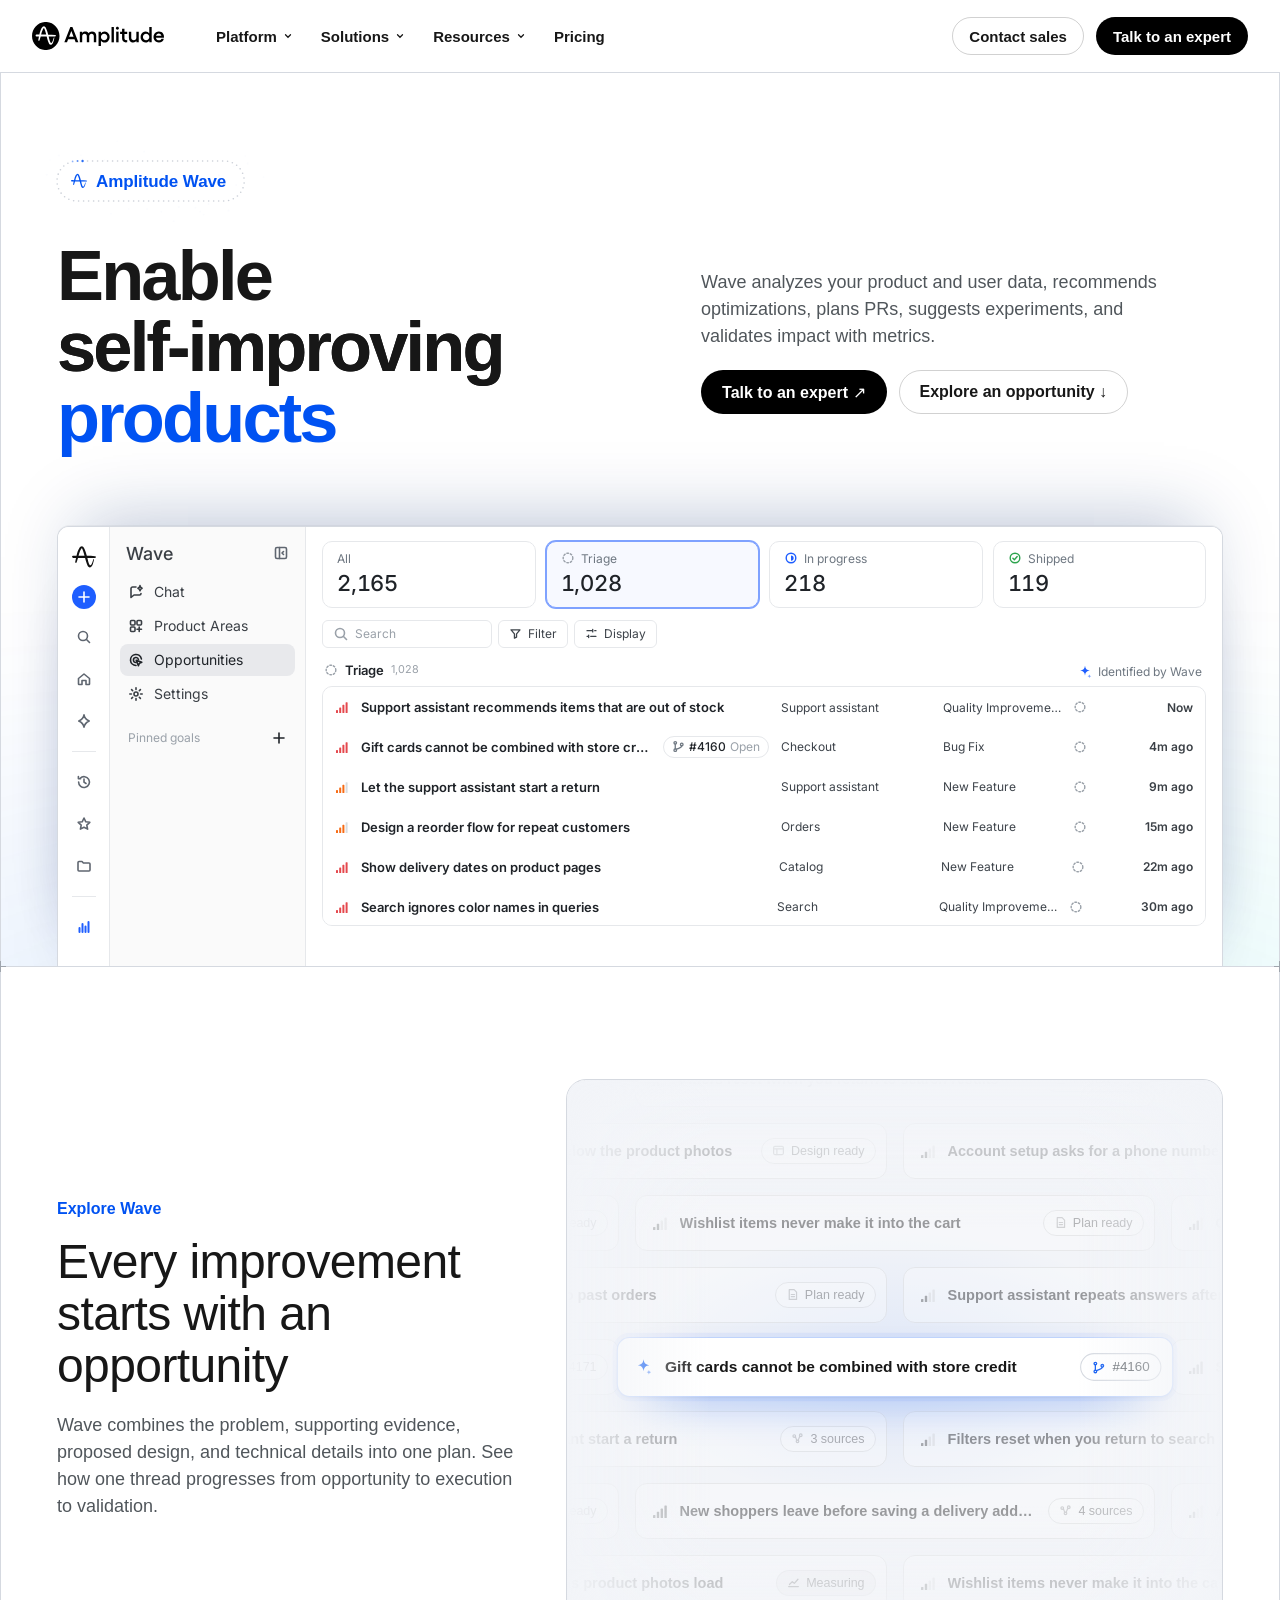
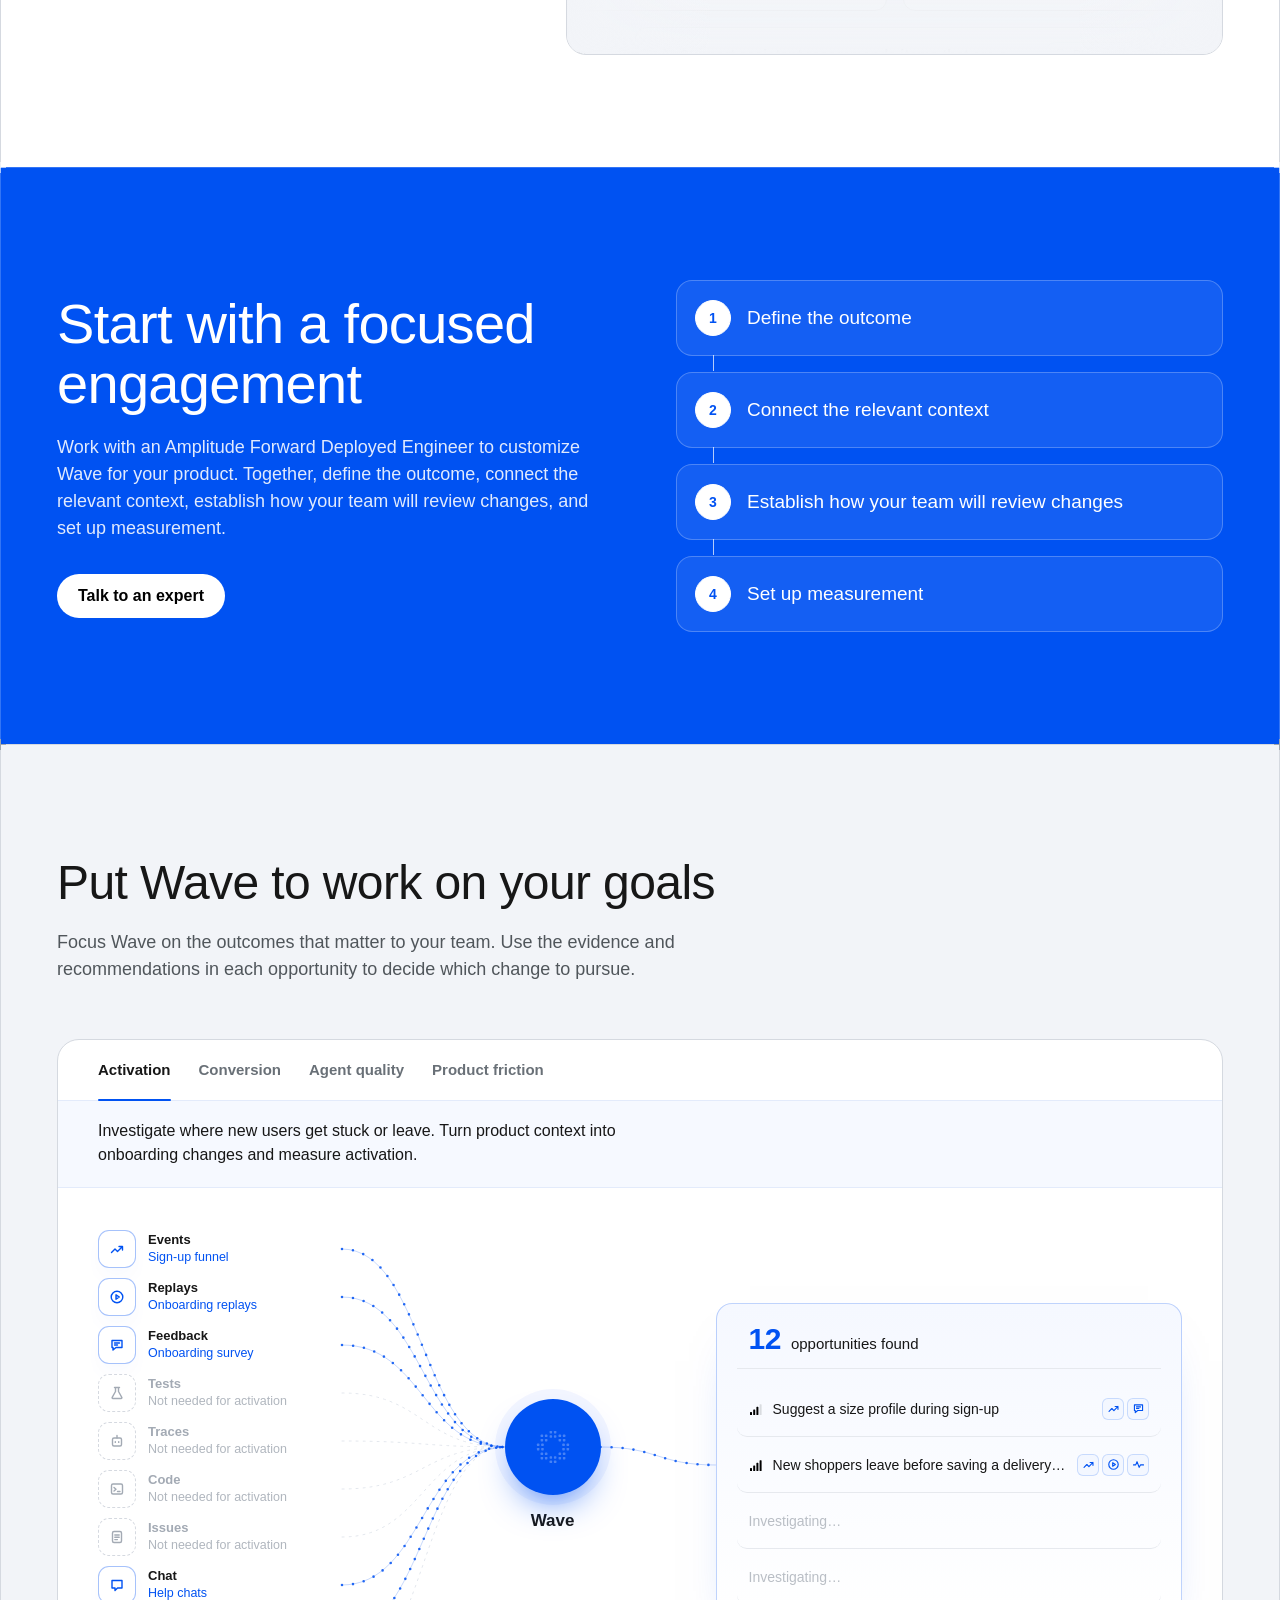
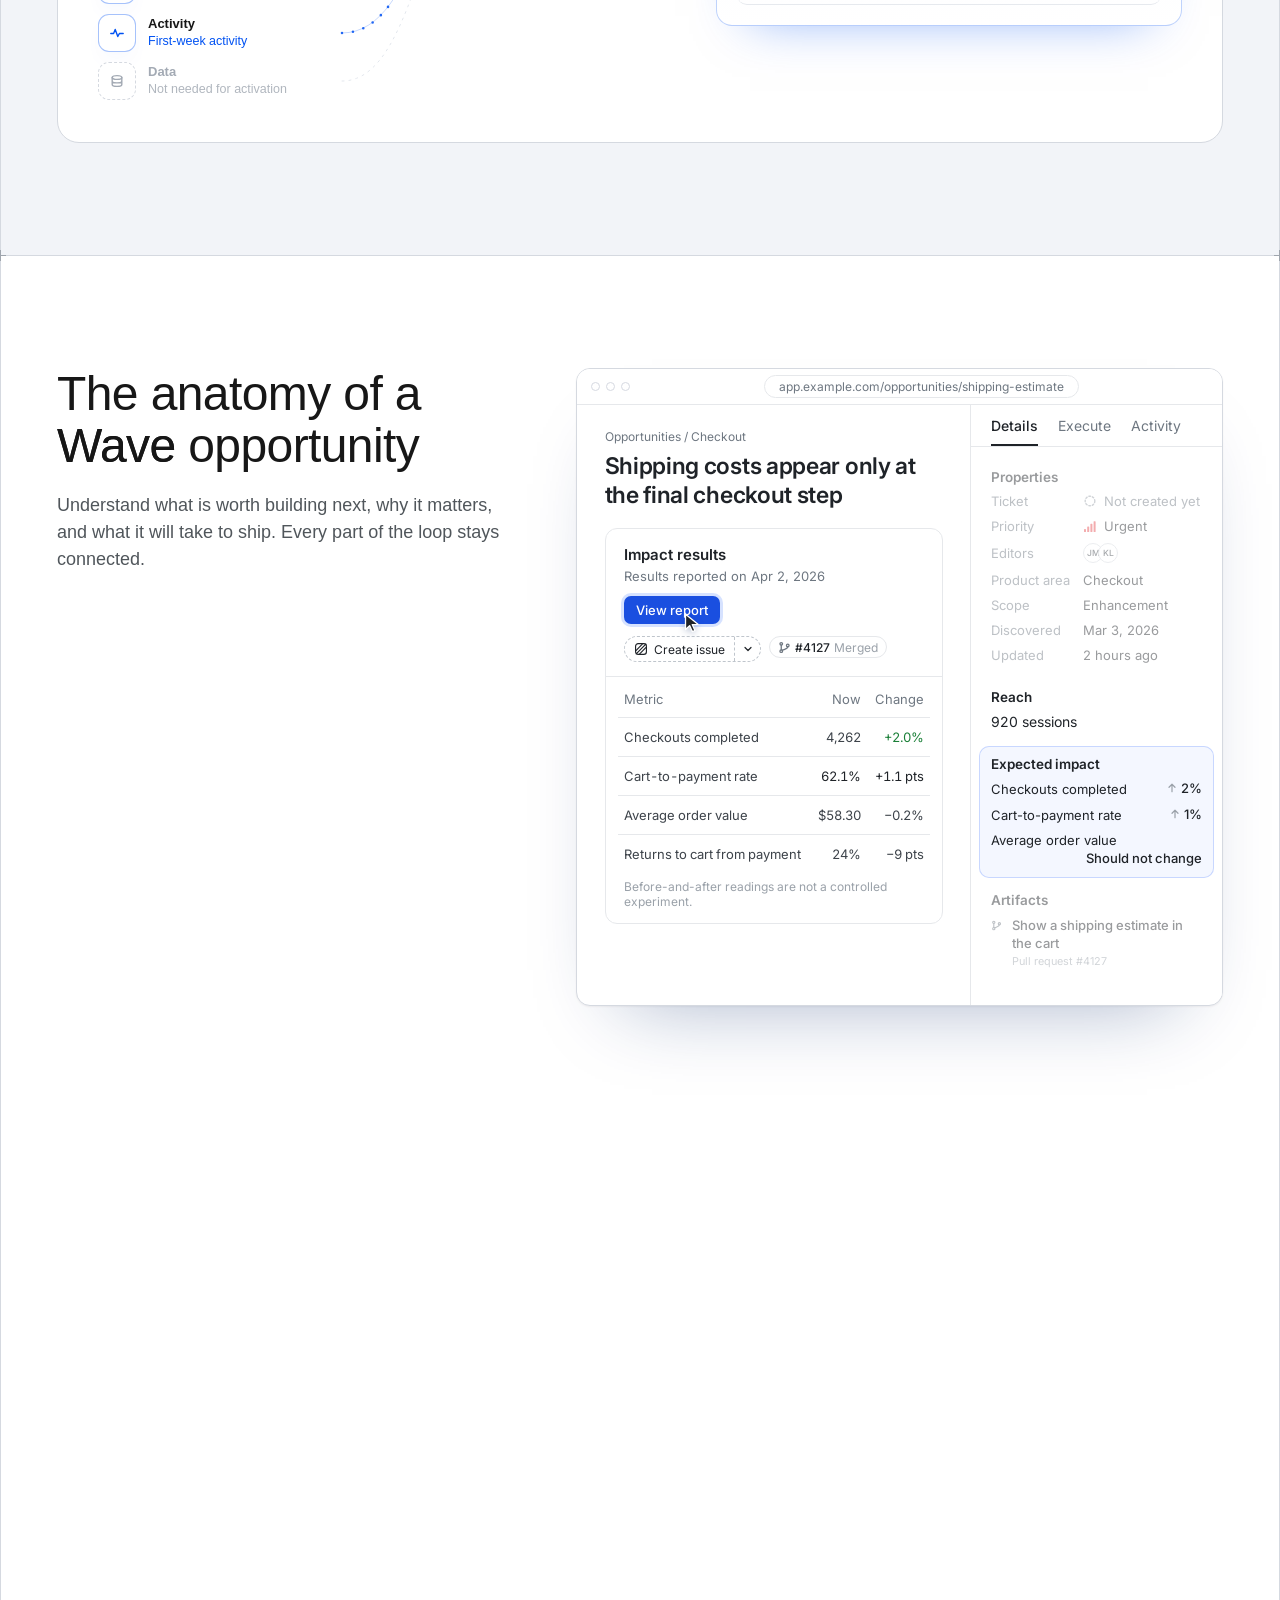
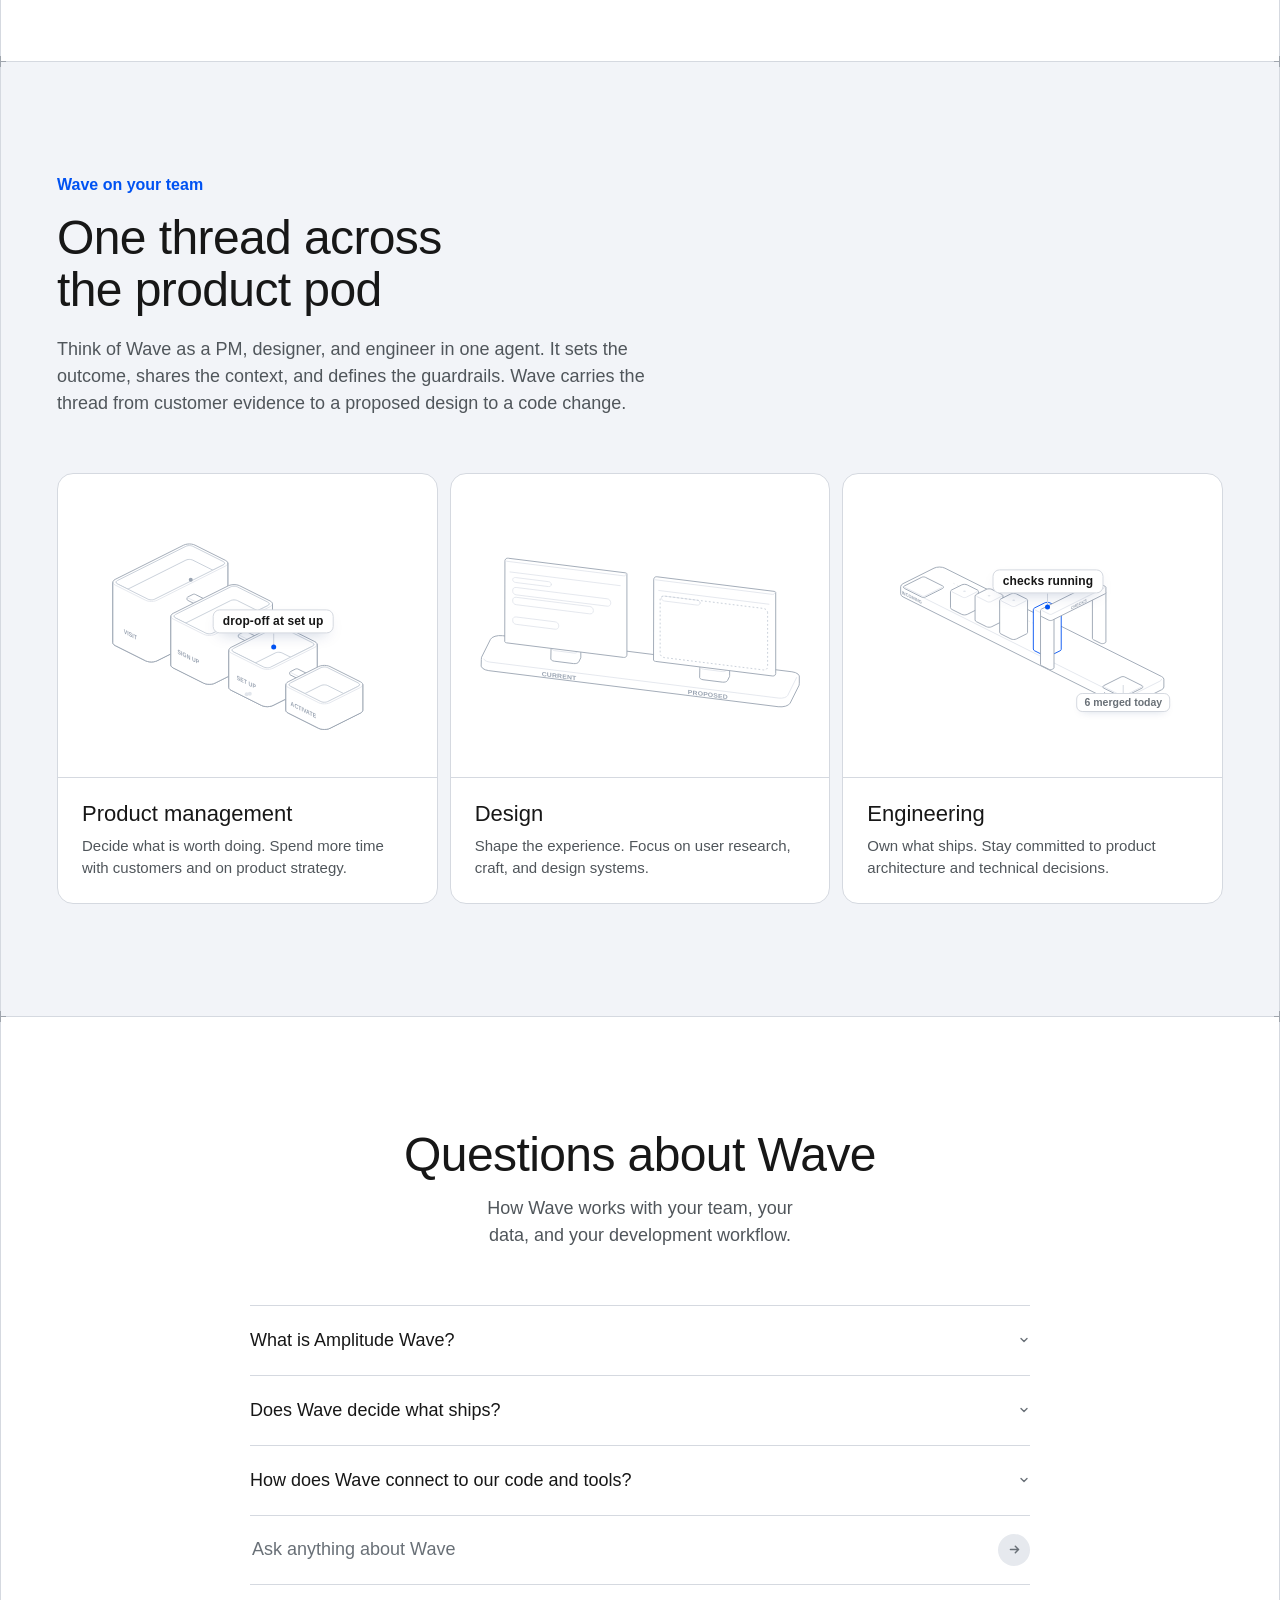
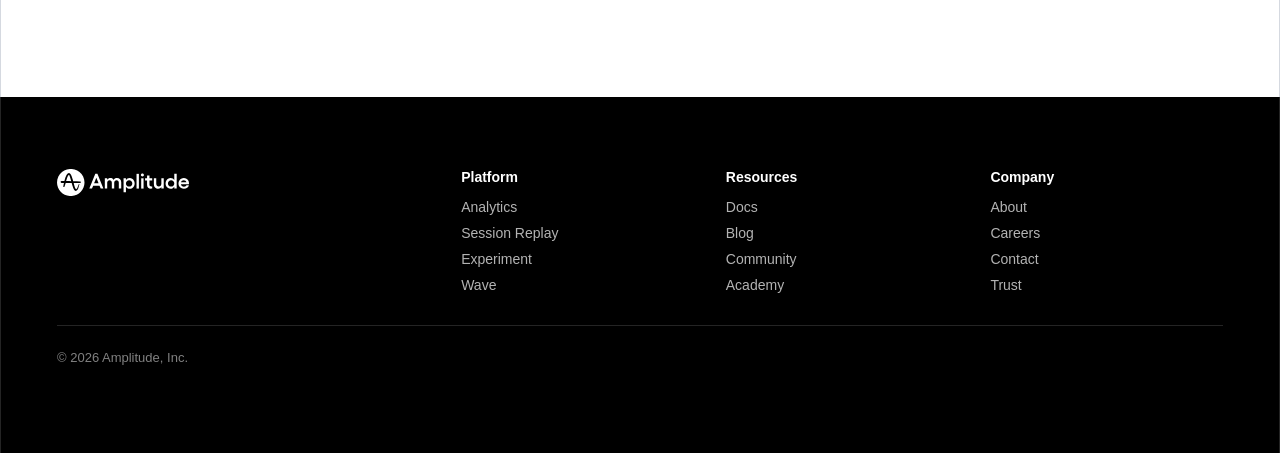
==== commit cd37c344: "Wave card: the design's crop, helix ends hidden off the right edge Co-Authored-By: Claude Opus 5.5 <" ====
--- a/a/index.html
+++ b/a/index.html
@@ -18,7 +18,7 @@
     <meta property="og:image:alt" content="Wave design explorations" />
     <meta name="twitter:card" content="summary_large_image" />
     <meta name="twitter:image" content="https://joshuahunt-amplitude.github.io/wave-preview/og.jpg" />
-    <script type="module" crossorigin src="../assets/share-n3z50M2w.js"></script>
+    <script type="module" crossorigin src="../assets/share-W6VSJkrf.js"></script>
     <link rel="stylesheet" crossorigin href="../assets/share-BYzI15Ei.css">
   </head>
   <body>
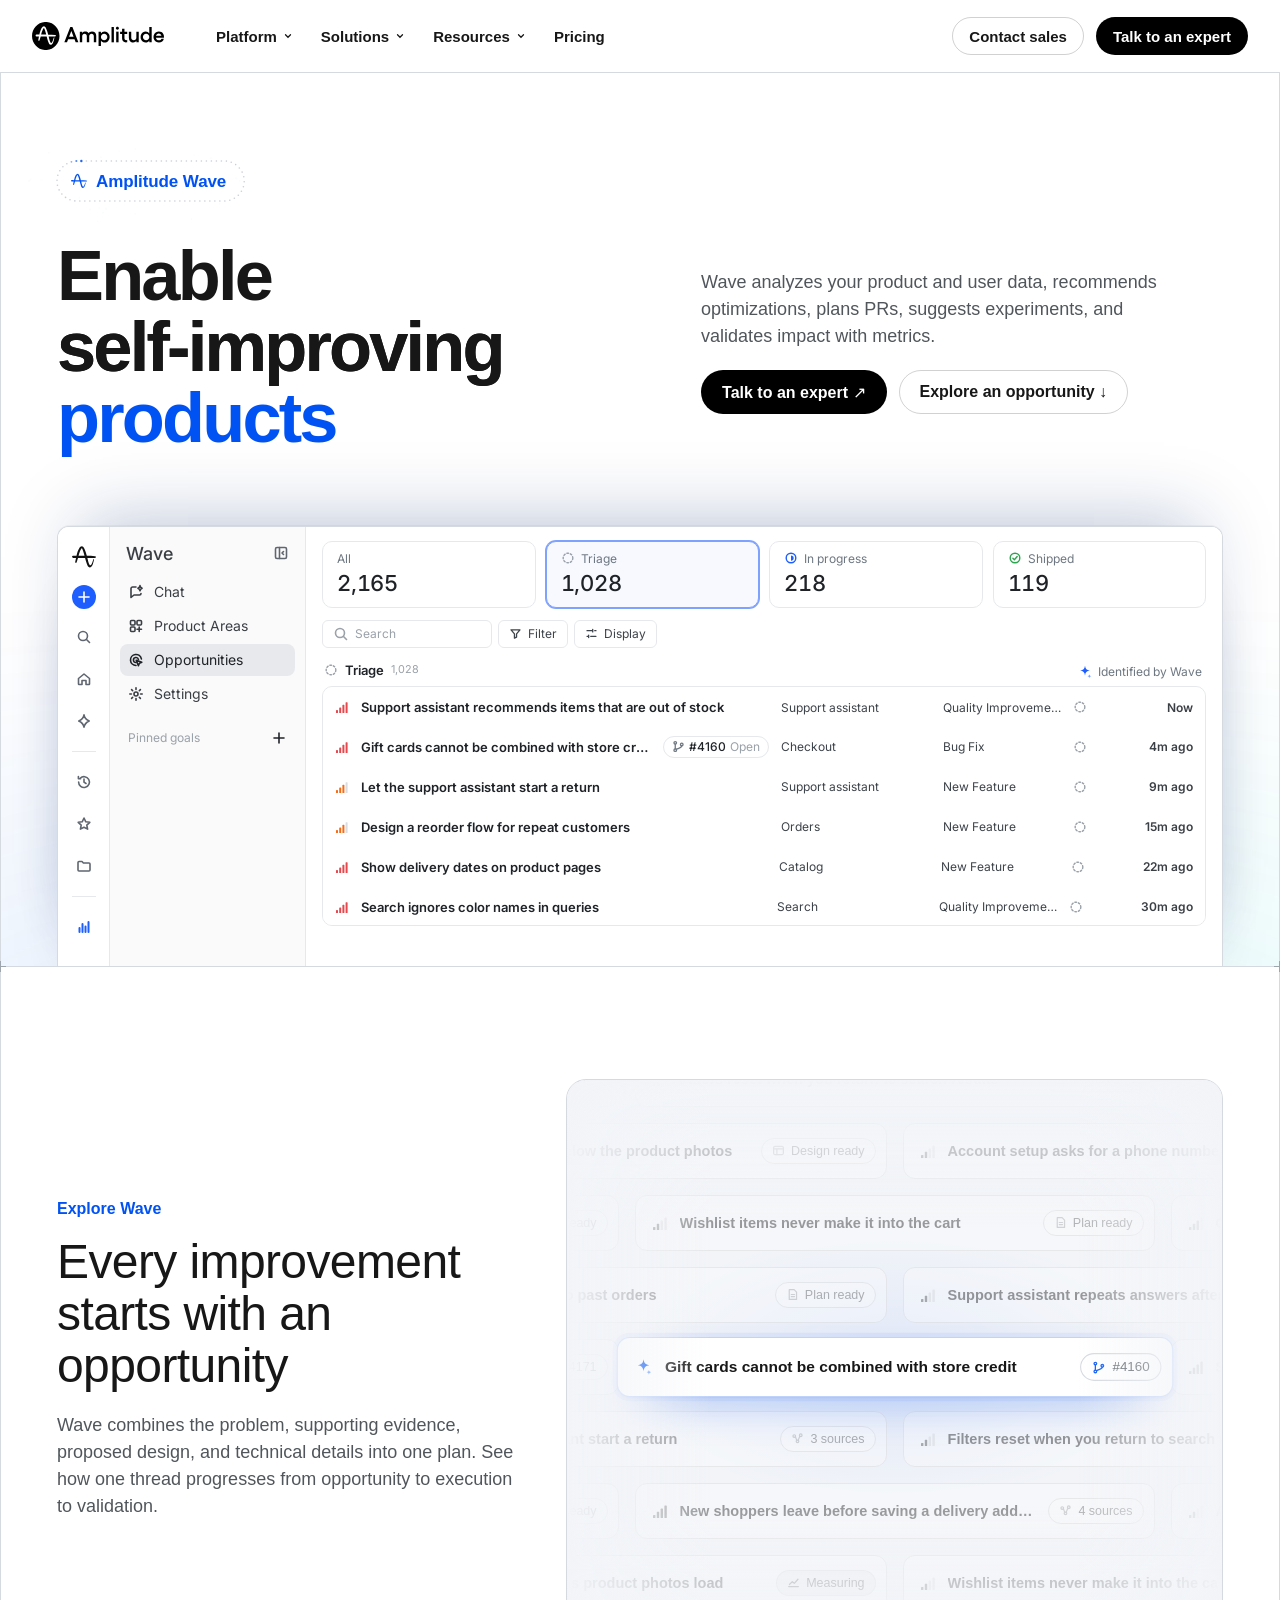
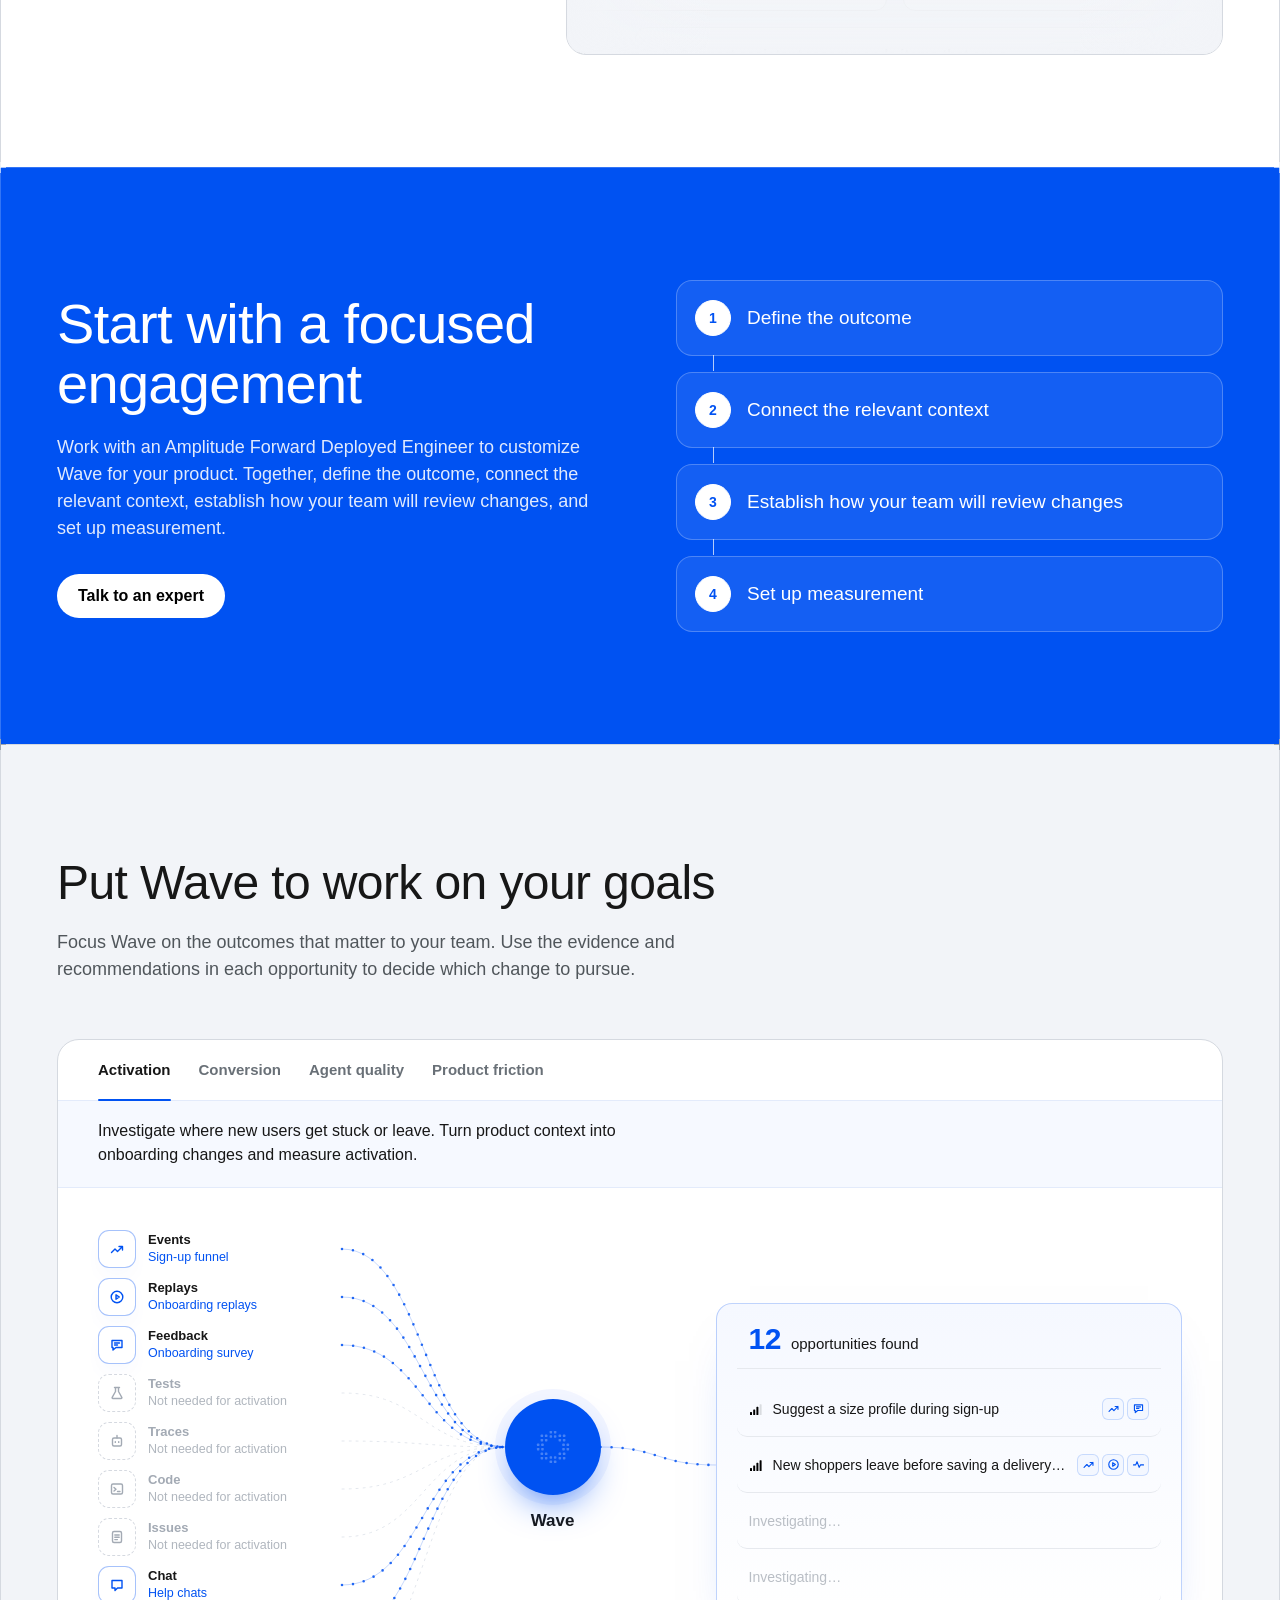
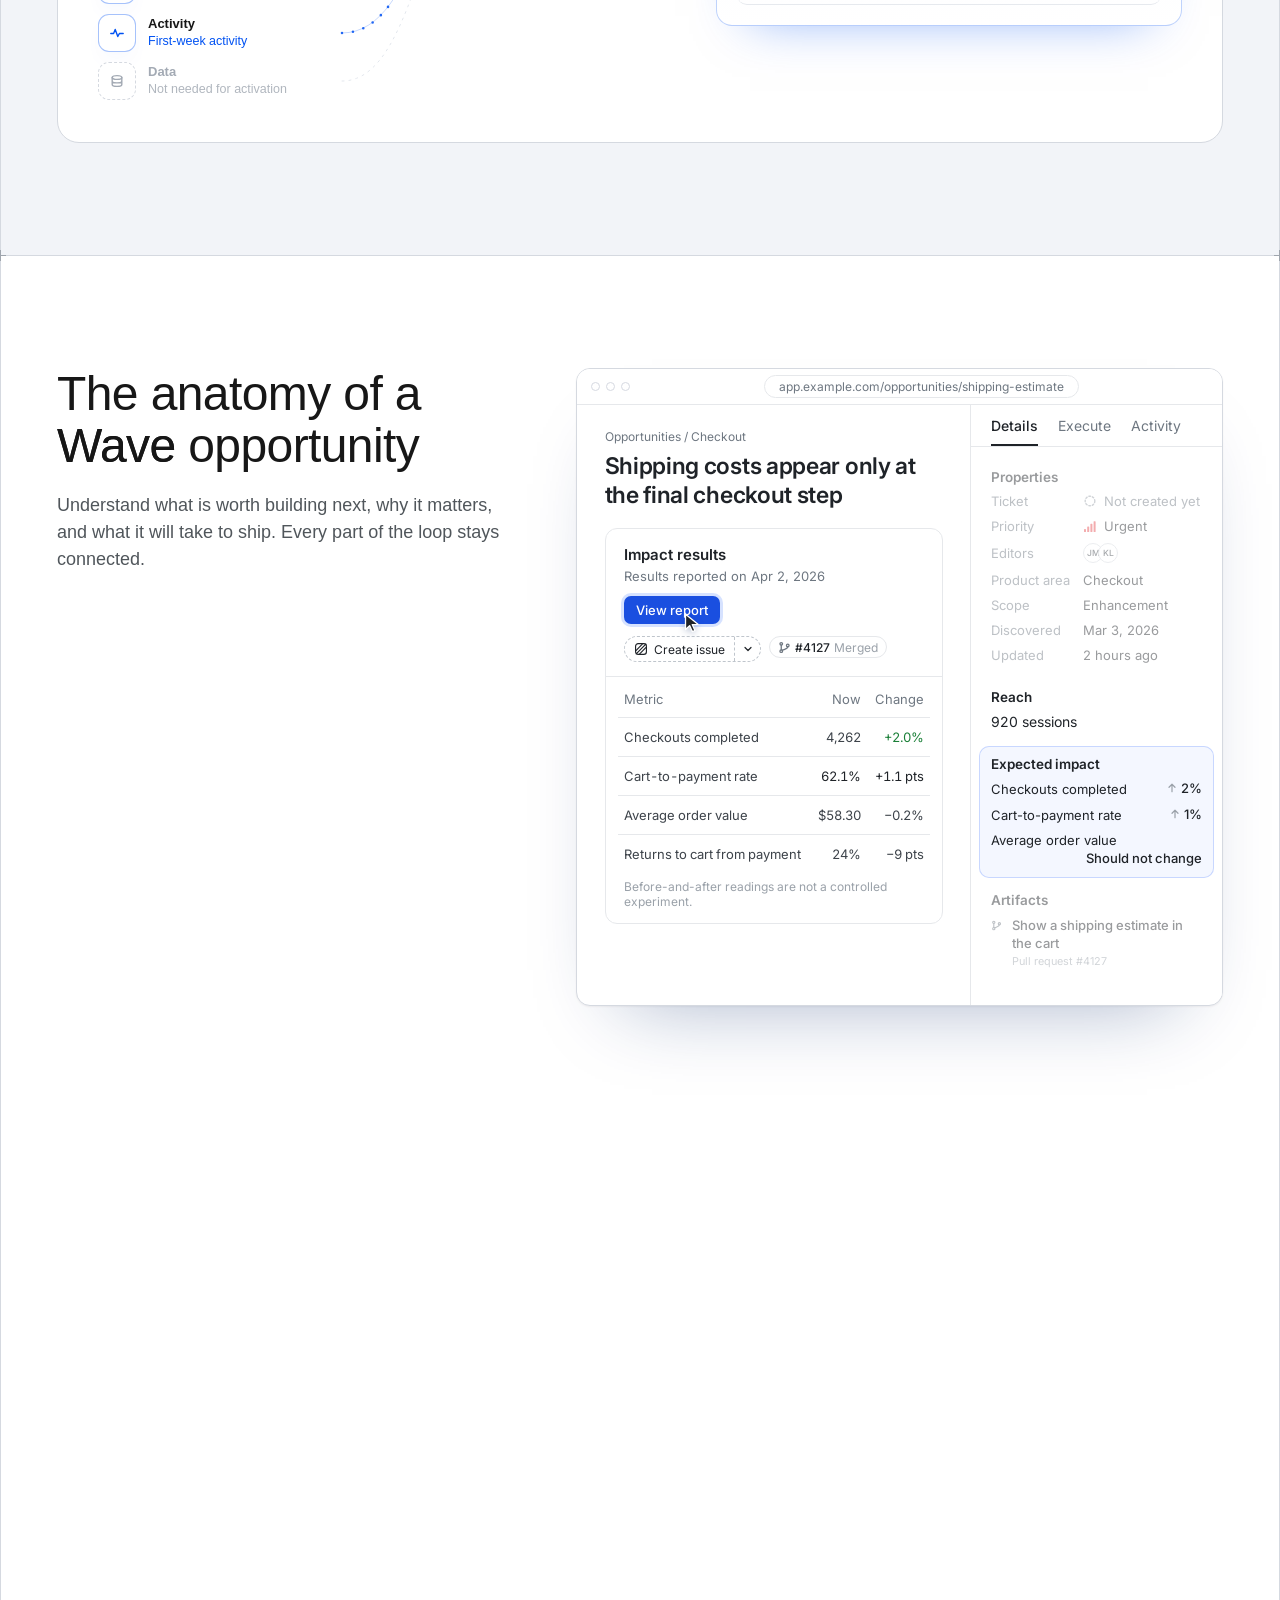
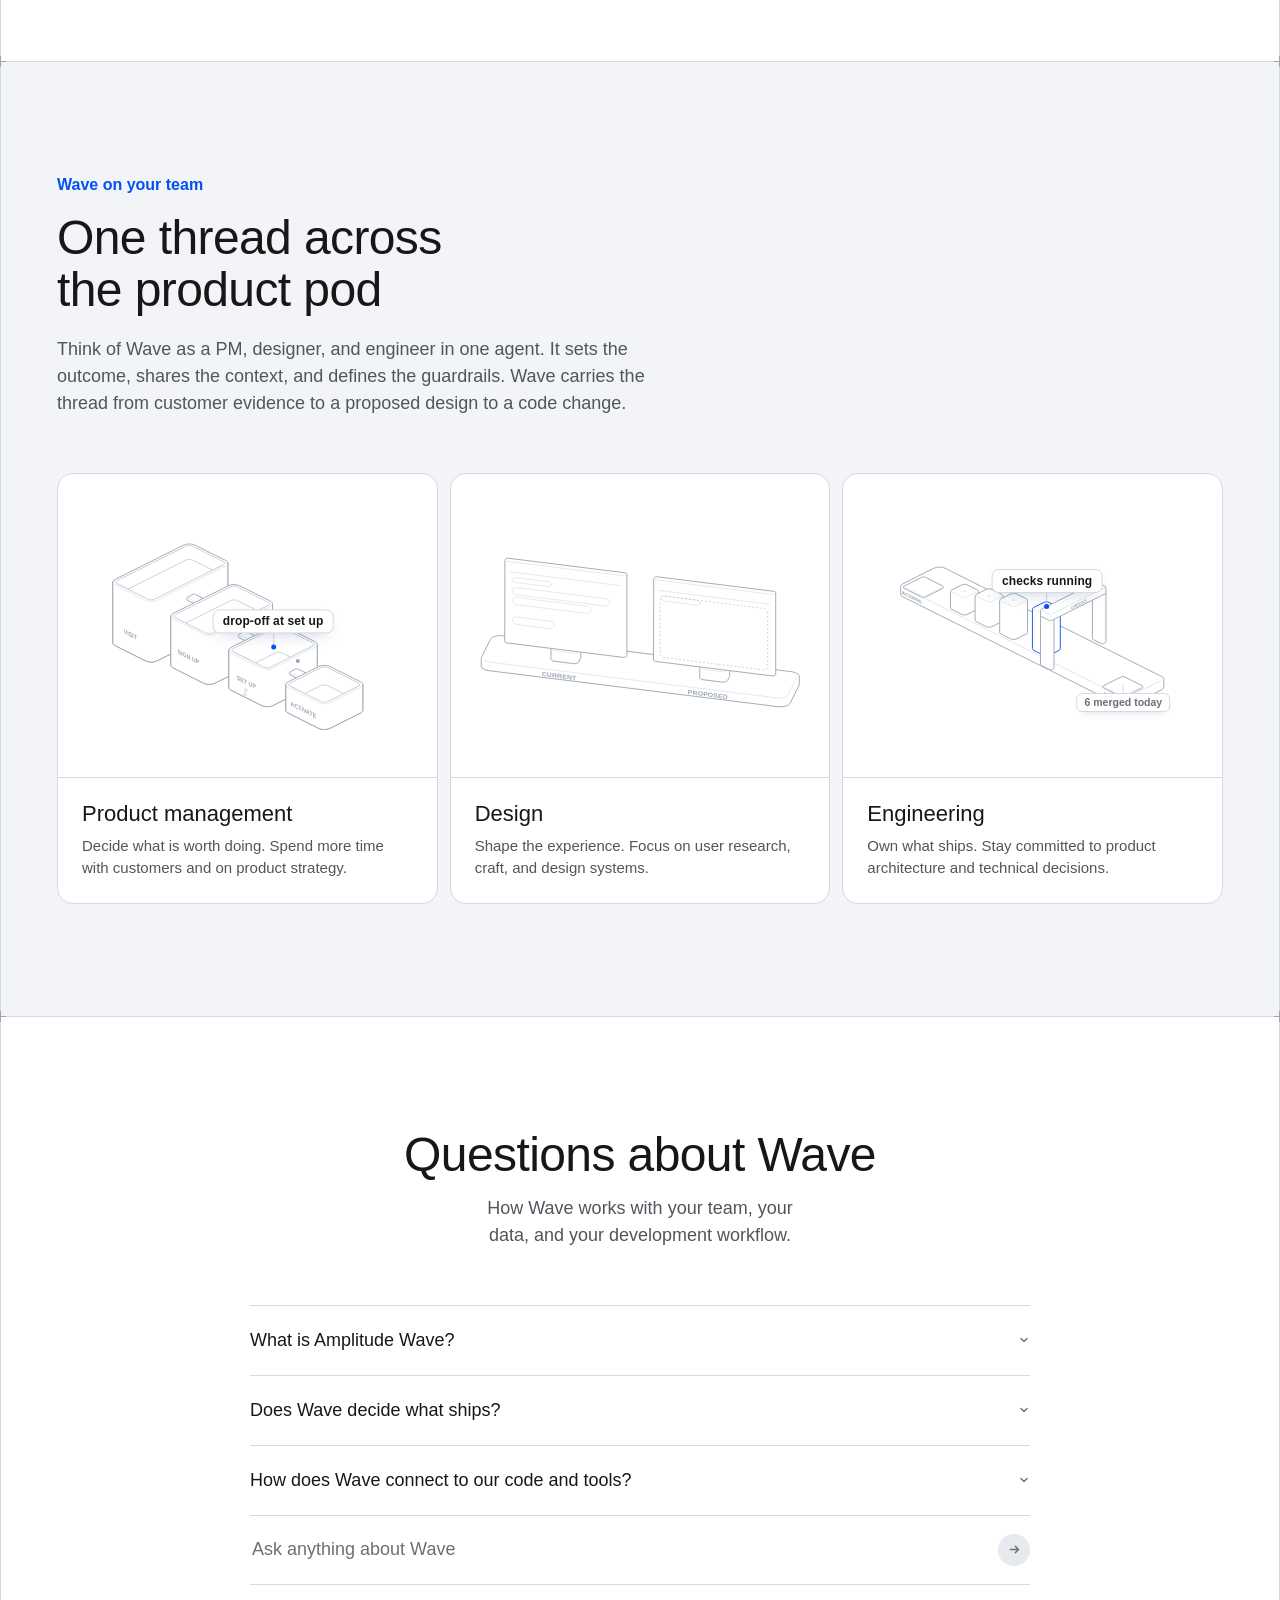
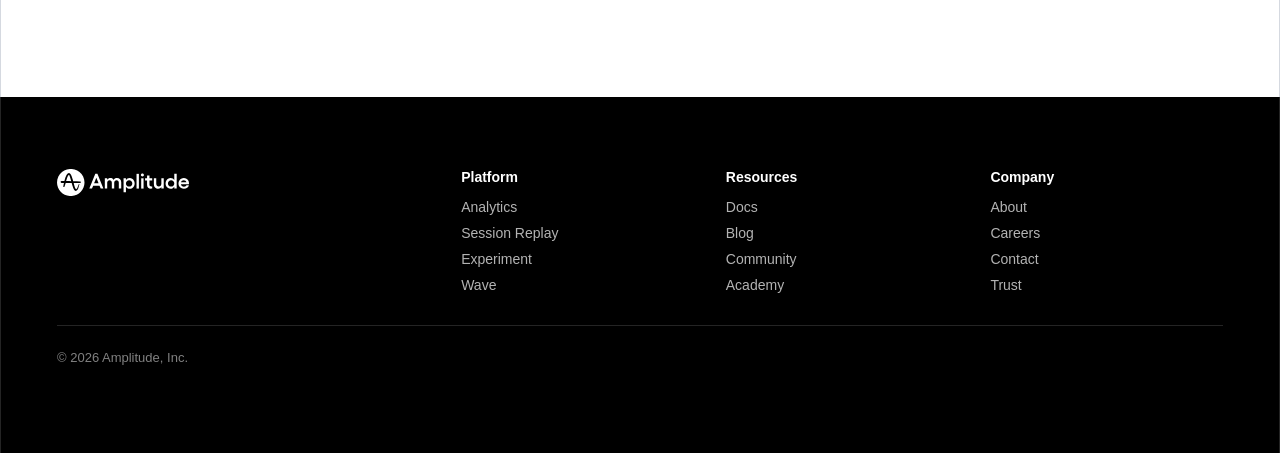
==== commit 81f9457e: "Wave card: the page's own spiral, recoloured and cropped Co-Authored-By: Claude Opus 5.5 <noreply@an" ====
--- a/a/index.html
+++ b/a/index.html
@@ -18,8 +18,8 @@
     <meta property="og:image:alt" content="Wave design explorations" />
     <meta name="twitter:card" content="summary_large_image" />
     <meta name="twitter:image" content="https://joshuahunt-amplitude.github.io/wave-preview/og.jpg" />
-    <script type="module" crossorigin src="../assets/share-W6VSJkrf.js"></script>
-    <link rel="stylesheet" crossorigin href="../assets/share-BYzI15Ei.css">
+    <script type="module" crossorigin src="../assets/share-mNFwuw5w.js"></script>
+    <link rel="stylesheet" crossorigin href="../assets/share-DE9S09VA.css">
   </head>
   <body>
     <div id="root"></div>
--- a/assets/share-DE9S09VA.css
+++ b/assets/share-DE9S09VA.css
@@ -0,0 +1 @@
+@font-face{font-family:Gellix;font-style:normal;font-weight:400;font-display:swap;src:url(https://fonts.cdnfonts.com/s/29655/GellixRegular.woff)format("woff")}@font-face{font-family:Gellix;font-style:normal;font-weight:500;font-display:swap;src:url(https://fonts.cdnfonts.com/s/29655/GellixMedium.woff)format("woff")}@font-face{font-family:Gellix;font-style:normal;font-weight:600;font-display:swap;src:url(https://fonts.cdnfonts.com/s/29655/GellixSemiBold.woff)format("woff")}@font-face{font-family:Gellix;font-style:normal;font-weight:700;font-display:swap;src:url(https://fonts.cdnfonts.com/s/29655/GellixBold.woff)format("woff")}:root{color:#fff;font-synthesis:none;-webkit-font-smoothing:antialiased;background:#000;font-family:Gellix,Arial,sans-serif;font-weight:400}*{box-sizing:border-box}body{margin:0}button,input{font:inherit}button,a{-webkit-tap-highlight-color:transparent}button{cursor:pointer}a{color:inherit;text-decoration:none}button{color:inherit}button:focus-visible,a:focus-visible,summary:focus-visible,input:focus-visible{outline-offset:4px;outline:3px solid #7974ff}html{scroll-behavior:smooth;scroll-padding-top:90px}::selection{background:#ddd9ff}button{border:0}h1,h2,h3,h4,p{margin:0}button:disabled{cursor:default}@media (prefers-reduced-motion:reduce){html{scroll-behavior:auto}*,:before,:after{transition:none!important;animation:none!important}}.w7{--blue:#0052f2;--blue-deep:#003fcc;--blue-soft:#6da1ff;--sky:#e8effe;--paper:#f2f4f8;--card:#fff;--line:#d5d9e0;--line-soft:#e6e9ee;--gray:#9fa5ad;--ink:#171717;--body:#50565b;--label:#697077;--green:#56d293;--ease:cubic-bezier(.32,.72,0,1);color:var(--ink);background:#fff;min-height:100vh;font-family:Gellix,Arial,sans-serif}.w7 h1,.w7 h2,.w7 h3,.w7 h4{color:inherit;font-weight:400}:where(.w7) button{color:inherit;background:0 0;padding:0}.w7-skip{z-index:100;color:#fff;background:#000;border-radius:999px;padding:8px 14px;position:absolute;top:8px;left:-999px}.w7-skip:focus{left:16px}.w7-wrap{border-left:1px solid var(--line);border-right:1px solid var(--line);width:min(100%,1344px);margin:0 auto;padding:112px 56px;position:relative}.w7-sec{border-top:1px solid var(--line);position:relative;overflow-x:clip}.w7-sec>.w7-wrap:before,.w7-sec>.w7-wrap:after{content:"";z-index:2;pointer-events:none;background:linear-gradient(var(--gray),var(--gray)) center/11px 1px no-repeat,linear-gradient(var(--gray),var(--gray)) center/1px 11px no-repeat;width:11px;height:11px;position:absolute;top:-6px}.w7-sec>.w7-wrap:before{left:-6px}.w7-sec>.w7-wrap:after{right:-6px}.w7-blue{background:var(--blue);color:#fff;border-top-color:#fff3}.w7-blue>.w7-wrap{border-color:#fff3}.w7-blue>.w7-wrap:before,.w7-blue>.w7-wrap:after{--gray:#ffffff80}.w7-paper{background:var(--paper)}.w7-lead{color:var(--blue);margin-bottom:16px;font-size:16px;font-weight:600;line-height:22px}.w7-blue .w7-lead{color:#fff;opacity:.85}.w7-nobr{white-space:nowrap}.w7-h1{letter-spacing:-1px;font-size:72px;line-height:76px}.w7-h2{letter-spacing:-.6px;font-size:48px;line-height:52px}.w7-desc{color:var(--body);max-width:620px;margin-top:20px;font-size:18px;line-height:27px}.w7-blue .w7-desc{color:#ffffffe0}.w7-head{max-width:720px;margin-bottom:56px}.w7-head.center{text-align:center;margin-inline:auto}.w7-head.center .w7-desc{margin-inline:auto}.w7-support{color:var(--label);max-width:440px;margin-top:20px;font-size:14px;line-height:20px}.w7-blue .w7-support{color:#ffffffb3}.w7-mono{letter-spacing:.08em;text-transform:uppercase;color:var(--label);font:600 11.5px/16px Gellix,Arial,sans-serif}.w7-btn{white-space:nowrap;border:1px solid #0000;border-radius:999px;justify-content:center;align-items:center;gap:8px;height:44px;padding:0 20px;font-size:16px;font-weight:600;transition:background .15s,border-color .15s,color .15s;display:inline-flex}.w7-btn.sm{height:38px;padding:0 16px;font-size:15px}.w7-btn.dark{color:#fff;background:#000}.w7-btn.dark:hover{background:#2b2b2b}.w7-btn.light{color:#000;background:#fff}.w7-btn.light:hover{background:var(--sky)}.w7-btn.line{color:var(--ink);border-color:#0000002e}.w7-btn.line:hover{border-color:var(--ink)}.w7-btn.ghost{color:#fff;border-color:#ffffff80}.w7-btn.ghost:hover{background:#ffffff1f}.w7-actions{flex-wrap:wrap;gap:12px;margin-top:32px;display:flex}.w7-link{color:var(--blue);align-items:center;gap:6px;font-size:15px;font-weight:600;display:inline-flex}.w7-link:hover{gap:9px}.w7-link{transition:gap .2s var(--ease)}.w7-header{z-index:50;-webkit-backdrop-filter:blur(12px);backdrop-filter:blur(12px);border-bottom:1px solid var(--line);background:#fffffff2;position:sticky;top:0}.w7-bar{align-items:center;gap:12px;width:min(100%,1344px);height:72px;margin:0 auto;padding:0 32px;display:flex}.w7-brand img{width:132px;height:auto;display:block}.w7-header .w7-brand img{filter:brightness(0)}.w7-header nav{gap:28px;margin:0 auto 0 40px;font-size:15px;font-weight:600;display:flex}.w7-header nav a{align-items:center;gap:6px;display:inline-flex}.w7-header nav a:hover{color:var(--blue)}.w7-version{white-space:nowrap;border-radius:999px;height:38px;padding:0 12px;font-size:12px;font-weight:600;border:1px solid var(--line)!important}.w7-version kbd{font:inherit;opacity:.55;margin-left:6px}.w7-switch{z-index:30;color:#fff;background:#111;border-radius:8px;align-items:stretch;height:30px;font:600 12px/1 Gellix,Arial,sans-serif;display:flex;position:absolute;top:16px;right:16px;box-shadow:0 6px 20px #0003}.w7-switch-name{align-items:center;gap:8px;padding:0 10px;display:flex}.w7-switch-name span{white-space:nowrap;max-width:0;transition:max-width .3s var(--ease);overflow:hidden}.w7-switch:hover .w7-switch-name span,.w7-switch-name[aria-expanded=true] span{max-width:200px}.w7-switch-name small{opacity:.6;font-size:11px}.w7-switch-next{border-left:1px solid #ffffff26;place-items:center;width:30px;display:grid}.w7-switch-menu{background:#111;border-radius:10px;min-width:220px;padding:6px;display:grid;position:absolute;top:36px;right:0;box-shadow:0 12px 30px #0004}.w7-switch-menu button{text-align:left;border-radius:6px;align-items:center;gap:10px;height:34px;padding:0 10px;font-weight:500;display:flex}.w7-switch-menu button span{opacity:.5;width:12px}.w7-switch-menu button:hover,.w7-switch-menu [aria-checked=true]{background:#ffffff1a}.w7-palette{border:1px solid var(--line);border-radius:14px;width:min(560px,100% - 32px);padding:0;font-family:Gellix,Arial,sans-serif;box-shadow:0 30px 80px #0003}.w7-palette::backdrop{-webkit-backdrop-filter:blur(2px);backdrop-filter:blur(2px);background:#0b0d1233}.w7-palette input{border:0;border-bottom:1px solid var(--line);outline:none;width:100%;height:54px;padding:0 18px;font-size:16px}.w7-palette ul{max-height:360px;margin:0;padding:8px;list-style:none;overflow:auto}.w7-palette li button{text-align:left;border-radius:8px;align-items:center;gap:12px;width:100%;height:44px;padding:0 12px;font-size:15px;display:flex}.w7-palette li button b{width:30px;color:var(--blue);font-weight:600}.w7-palette li button.on{background:var(--paper)}.w7-palette em{color:var(--label);margin-left:auto;font-size:12px;font-style:normal}.w7-footer{color:#fff;background:#000}.w7-footer .w7-wrap{border-color:#ffffff24;grid-template-columns:1.6fr repeat(3,minmax(0,1fr));gap:32px;padding:72px 56px 88px;display:grid}.w7-footer div{align-content:start;gap:10px;font-size:14px;display:grid}.w7-footer b{margin-bottom:4px;font-weight:600}.w7-footer div a{color:#ffffffb3}.w7-footer div a:hover{color:#fff}.w7-footer p{color:#ffffff80;border-top:1px solid #ffffff24;grid-column:1/-1;padding-top:24px;font-size:13px}.w7-window{border:1px solid var(--line);background:#fff;border-radius:14px;position:relative;overflow:hidden;box-shadow:0 1px 2px #0000000d,0 40px 80px -48px #0a2a6b66}.w7-blue .w7-window{border-color:#ffffff59;box-shadow:0 50px 100px -40px #00163dcc}.w7-window-bar{background:#fff;border-bottom:1px solid #e6e8eb;align-items:center;gap:6px;height:36px;padding:0 14px;display:flex}.w7-window-bar i{border:1px solid #d5d9e0;border-radius:50%;width:9px;height:9px}.w7-window-bar span{white-space:nowrap;text-overflow:ellipsis;color:#6e7781;border:1px solid #e6e8eb;border-radius:999px;max-width:72%;margin:0 auto;padding:3px 14px;font:12px -apple-system,BlinkMacSystemFont,sans-serif;overflow:hidden}@media (width<=1100px){.w7-header nav{display:none}.w7-header .w7-btn.line{margin-left:auto}.w7-h1{font-size:56px;line-height:60px}.w7-h2{font-size:40px;line-height:44px}.w7-footer .w7-wrap{grid-template-columns:repeat(3,minmax(0,1fr))}.w7-footer .w7-brand{grid-column:1/-1}}@media (width<=760px){.w7-bar{height:64px;padding:0 20px}.w7-header .w7-btn{display:none}.w7-version{margin-left:auto}.w7-brand img{width:116px}.w7-wrap{padding:72px 20px}.w7-h1{letter-spacing:-.5px;font-size:42px;line-height:46px}.w7-h2{letter-spacing:-.3px;font-size:32px;line-height:37px}.w7-desc{font-size:17px;line-height:25px}.w7-head{margin-bottom:36px}.w7-footer .w7-wrap{grid-template-columns:repeat(2,minmax(0,1fr));padding:56px 20px 72px}.w7-switch{top:10px;right:10px}}.w7-hold{min-width:0;display:grid}.w7-hold>*{visibility:hidden;pointer-events:none;grid-area:1/1;min-width:0}.w7-hold>.on{visibility:visible;pointer-events:auto;animation:w7-rise .5s var(--ease) both}@media (prefers-reduced-motion:reduce){.w7-hold>.on{animation:none}}.p6-app,.p6-impact,.p6-details,.p6-doc,.p6-card{--p-ink:#1f2328;--p-body:#3d434a;--p-muted:#6e7781;--p-faint:#9aa1a9;--p-line:#e6e8eb;--p-soft:#f6f7f8;--p-blue:#1e5eff;--p-red:#e5484d;--p-orange:#f76b15;--p-green:#2da44e;color:var(--p-ink);-webkit-font-smoothing:antialiased;letter-spacing:0;text-align:left;font-family:-apple-system,BlinkMacSystemFont,Inter,Segoe UI,Roboto,Helvetica,Arial,sans-serif}.p6-app *,.p6-impact *,.p6-details *,.p6-doc *{font-family:inherit}.p6-app{background:#fff;grid-template-columns:52px 196px minmax(0,1fr);min-height:100%;font-size:13px;display:grid}.p6-app.nonav{grid-template-columns:52px minmax(0,1fr)}.p6-rail{border-right:1px solid var(--p-line);color:#5f6670;flex-direction:column;align-items:center;gap:14px;padding:16px 0;display:flex}.p6-rail span{border-radius:8px;place-items:center;width:28px;height:28px;display:grid}.p6-rail .p6-mark{color:#111}.p6-rail .p6-new{background:var(--p-blue);color:#fff;border-radius:50%;width:24px;height:24px}.p6-rail .on{color:var(--p-blue)}.p6-rail hr{border:0;border-top:1px solid var(--p-line);width:24px;margin:2px 0}.p6-nav{border-right:1px solid var(--p-line);background:#fafafa;flex-direction:column;gap:2px;padding:16px 10px;display:flex}.p6-nav p{color:#3a3f45;justify-content:space-between;align-items:center;padding:0 6px 10px;font-size:18px;font-weight:500;display:flex}.p6-nav p span{color:#5f6670;display:grid}.p6-nav>span{color:#3a3f45;border-radius:8px;align-items:center;gap:10px;height:32px;padding:0 8px;font-size:14px;display:flex}.p6-nav>span.on{color:var(--p-ink);background:#e8e9ec}.p6-nav small{color:var(--p-faint);justify-content:space-between;align-items:center;margin-top:18px;padding:0 8px;font-size:12px;display:flex}.p6-nav small i{color:var(--p-ink);display:grid}.p6-main{background:#fff;min-width:0;padding:14px 16px}.p6-stats{grid-template-columns:repeat(4,minmax(0,1fr));gap:10px;display:grid}.p6-stat{text-align:left;border:1px solid var(--p-line);color:var(--p-ink);background:#fff;border-radius:10px;gap:4px;padding:9px 14px 11px;transition:border-color .2s,background .2s,box-shadow .2s;display:grid}.p6-stat small{color:var(--p-muted);align-items:center;gap:6px;font-size:12px;display:flex}.p6-stat.triage small svg{color:var(--p-faint)}.p6-stat.progress small svg{color:var(--p-blue)}.p6-stat.shipped small svg{color:var(--p-green)}.p6-stat b{letter-spacing:-.2px;font-variant-numeric:tabular-nums;font-size:22px;font-weight:500}.p6-stat[aria-selected=true]{background:#f7f9ff;border-color:#7fa2ff;box-shadow:0 0 0 1px #7fa2ff}.p6-stat:hover{border-color:#c9ced4}.p6-tools{gap:6px;margin:12px 0 10px;display:flex}.p6-search,.p6-tool{border:1px solid var(--p-line);height:28px;color:var(--p-body);border-radius:6px;align-items:center;gap:6px;padding:0 10px;font-size:12px;display:inline-flex}.p6-search{width:170px;color:var(--p-faint)}.p6-group{align-items:center;gap:7px;padding:4px 2px 8px;font-size:13px;font-weight:600;display:flex}.p6-group svg{color:var(--p-green)}.p6-group.progress svg{color:var(--p-blue)}.p6-group.triage svg{color:var(--p-faint)}.p6-group small{color:var(--p-faint);font-weight:400}.p6-rows{border:1px solid var(--p-line);border-radius:10px;overflow:hidden}.p6-row{border-top:1px solid var(--p-line);background:#fff;align-items:center;gap:12px;height:40px;padding:0 12px;font-size:13px;display:flex}.p6-rows .p6-row:first-child{border-top:0}.p6-row-title{white-space:nowrap;text-overflow:ellipsis;flex:1;min-width:0;font-weight:600;overflow:hidden}.p6-row-prs{flex:none;gap:4px;display:flex}.p6-row-area{width:150px;color:var(--p-body);white-space:nowrap;text-overflow:ellipsis;flex:none;font-size:12px;overflow:hidden}.p6-row-type{width:118px;color:var(--p-body);white-space:nowrap;text-overflow:ellipsis;flex:none;font-size:12px;overflow:hidden}.p6-row-date{text-align:right;color:#3a3f45;flex:none;width:48px;font-size:12px;font-weight:600}.p6-prio{flex:none}.p6-prio rect{fill:#d9dce0}.p6-prio.p4 rect.on{fill:var(--p-red)}.p6-prio.p3 rect.on{fill:var(--p-orange)}.p6-pr{border:1px solid var(--p-line);white-space:nowrap;background:#fff;border-radius:999px;align-items:center;gap:4px;height:22px;padding:0 8px;font-size:12px;display:inline-flex}.p6-pr svg{color:var(--p-muted)}.p6-pr b{font-weight:500}.p6-pr em{color:var(--p-faint);font-style:normal}.p6-who{flex:none;width:60px;display:inline-flex}.p6-who i{width:20px;height:20px;color:var(--p-body);background:#fff;border:1px solid #d3d7dc;border-radius:50%;place-items:center;margin-right:-5px;font-size:8.5px;font-style:normal;font-weight:500;display:grid}.p6-who.none{color:var(--p-faint)}.p6-impact{border:1px solid var(--p-line);background:#fff;border-radius:12px;overflow:hidden}.p6-impact-head{justify-content:space-between;align-items:flex-start;gap:12px;padding:16px 18px 0;display:flex}.p6-impact-head b{font-size:15px;font-weight:600;display:block}.p6-impact-head small{color:var(--p-muted);margin-top:4px;font-size:13px;display:block}.p6-btn{background:var(--p-blue);color:#fff;white-space:nowrap;border-radius:7px;align-items:center;height:28px;padding:0 12px;font-size:13px;font-weight:500;display:inline-flex}.p6-impact-actions{border-bottom:1px solid var(--p-line);flex-wrap:wrap;gap:8px;padding:12px 18px 14px;display:flex}.p6-linear{height:26px;color:var(--p-ink);background:#fff;border:1px dashed #bfc5cc;border-radius:999px;align-items:stretch;font-size:12px;display:inline-flex}.p6-linear-l{align-items:center;gap:6px;padding:0 9px;display:inline-flex}.p6-linear-r{border-left:1px dashed #bfc5cc;place-items:center;width:26px;display:grid}.p6-impact table{border-collapse:collapse;width:calc(100% - 24px);margin:4px 12px 0;font-size:13px}.p6-impact th{text-align:right;color:var(--p-muted);white-space:nowrap;padding:10px 6px;font-weight:400}.p6-impact th:first-child,.p6-impact td:first-child{text-align:left}.p6-impact td.up{color:#1a7f37}.p6-impact td{border-top:1px solid var(--p-line);text-align:right;color:var(--p-body);font-variant-numeric:tabular-nums;padding:10px 6px}.p6-impact td:first-child{color:var(--p-body);max-width:260px}.p6-impact tr:nth-child(2) td:not(:first-child){color:var(--p-ink)}.p6-note{color:var(--p-faint);padding:6px 18px 14px;font-size:12px}.p6-details{background:#fff;flex-direction:column;gap:4px;padding:0 20px 16px;font-size:13px;display:flex}.p6-tabs{border-bottom:1px solid var(--p-line);gap:20px;margin:0 -20px 8px;padding:0 20px;display:flex}.p6-tabs span{color:var(--p-muted);border-bottom:2px solid #0000;padding:12px 0 10px;font-size:14px}.p6-tabs .on{color:var(--p-ink);border-color:var(--p-ink);font-weight:500}.p6-details h4{margin:0 0 8px;font-size:13.5px;font-weight:600}.p6-details dl{gap:9px;margin:0;display:grid}.p6-details dl div{grid-template-columns:minmax(84px,40%) minmax(0,1fr);align-items:center;gap:8px;display:grid}.p6-details dd{white-space:nowrap;text-overflow:ellipsis;min-width:0;overflow:hidden}.p6-details dt{color:var(--p-muted)}.p6-details dd{color:var(--p-ink);align-items:center;gap:7px;margin:0;display:flex}.p6-details dd .muted{color:var(--p-muted)}.p6-details dd>svg{color:var(--p-faint)}.p6-reach{font-size:14px}.p6-expected{gap:9px;margin:0;padding:0;list-style:none;display:grid}.p6-expected li{justify-content:space-between;gap:10px;display:flex}.p6-expected span{white-space:nowrap;text-overflow:ellipsis;text-underline-offset:4px;min-width:0;-webkit-text-decoration:underline dotted #b9bfc6;text-decoration:underline dotted #b9bfc6;overflow:hidden}.p6-expected b{white-space:nowrap;align-items:center;gap:3px;font-weight:500;display:inline-flex}.p6-expected b svg{color:var(--p-faint)}.p6-artifact{align-items:flex-start;gap:10px;display:flex}.p6-artifact>svg{color:var(--p-muted);margin-top:3px}.p6-artifact b{font-weight:500;line-height:18px;display:block}.p6-artifact small{color:var(--p-faint)}.p6-doc h5{margin:0 0 10px;font-size:18px;font-weight:600}.p6-doc h6{margin:14px 0 4px;font-size:13.5px;font-weight:600}.p6-doc p{color:var(--p-body);font-size:13.5px;line-height:1.65}.p6-details section{border-radius:10px;margin:0 -12px;padding:10px 12px 12px;transition:background .5s,box-shadow .5s,opacity .5s}.p6-details.focusing section{opacity:.45}.p6-details.focusing section.hl{opacity:1;background:#f4f7ff;box-shadow:inset 0 0 0 1px #c8d7ff}.p6-expected li{min-width:0}.p6-expected span{flex:1}.p6-expected b{flex:none}@media (width<=760px){.p6-impact table{table-layout:fixed;width:calc(100% - 16px);margin:4px 8px 0;font-size:12px}.p6-impact th:nth-child(4),.p6-impact td:nth-child(4){display:none}.p6-impact th:first-child,.p6-impact td:first-child{width:55%}.p6-impact th,.p6-impact td{padding:8px 4px}.p6-impact-head{padding:14px 14px 0}.p6-impact-actions{padding:10px 14px 12px}.p6-note{padding:6px 14px 12px}}.p6-impact{container-type:inline-size}.p6-impact th,.p6-impact td{white-space:nowrap}.p6-impact td:first-child{white-space:normal;line-height:18px}@container (width<=460px){.p6-impact th:nth-child(2),.p6-impact td:nth-child(2){display:none}.p6-impact th:nth-child(4){font-size:0}.p6-impact th:nth-child(4):after{content:"Change";font-size:13px}.p6-impact-head{flex-wrap:wrap}.p6-impact-head small{white-space:nowrap}}.p6-expected li{flex-wrap:wrap;align-items:baseline;row-gap:2px}.p6-expected span{flex:1 0 auto;max-width:100%}.p6-expected b{margin-left:auto}.w7-fig{--hairline-plate:#fff;--hairline-hi:#0052f2;--hairline-edge:#9aa4b2;--hairline-mid:#c5ccd6;--hairline-lo:#e2e6ec;--tag-bg:#fff;--tag-ink:#171717;--tag-line:#d5d9e0;position:relative}.w7-fig.paper{--hairline-plate:#f2f4f8;--hairline-lo:#dde2e9}.w7-fig.blue{--hairline-plate:#0052f2;--hairline-hi:#fff;--hairline-edge:#a9c4ff;--hairline-mid:#5b8cf7;--hairline-lo:#2f6bf4;--tag-bg:#fff;--tag-ink:#0041c2;--tag-line:#fff}.w7-fig-stage{width:100%}.w7-fig svg text.w7-iso{fill:var(--hl-edge);stroke:none;letter-spacing:.02em;text-transform:uppercase;font-family:Gellix,Arial,sans-serif;font-weight:600;transition:fill .26s cubic-bezier(.5,0,.1,1),opacity .3s}.w7-fig svg text.w7-iso.dim{opacity:.45}.w7-fig svg text.w7-iso.on{fill:var(--hl-hi);font-weight:600}.w7-fig-tag{z-index:2;pointer-events:none;opacity:0;transition:opacity .25s,transform .45s cubic-bezier(.2,.8,.2,1);position:absolute;top:0;left:0}.w7-fig-tag.live{transition:opacity .25s}.w7-fig-tag.on{opacity:1}.w7-fig-tag b{border:1px solid var(--tag-line);background:var(--tag-bg);color:var(--tag-ink);white-space:nowrap;letter-spacing:.01em;border-radius:7px;padding:5px 9px;font:600 12px/1 Gellix,Arial,sans-serif;display:block;position:absolute;bottom:14px;left:0;box-shadow:0 6px 16px -8px #0a2a6b59}.w7-fig-tag:before{content:"";left:var(--lead,0);background:var(--tag-line);width:1px;height:14px;position:absolute;bottom:0;transform:translate(-.5px)}.w7-fig-tag:after{content:"";left:var(--lead,0);background:var(--hairline-hi);border-radius:50%;width:5px;height:5px;position:absolute;bottom:-2.5px;transform:translate(-2.5px)}.w7-fig.blue .w7-fig-tag:after{background:#fff}.w7-fig-tag.below b{top:14px;bottom:auto}.w7-fig-tag.below:before{top:0;bottom:auto}.w7-fig-pin{z-index:1;pointer-events:none;position:absolute;top:0;left:0}.w7-fig-pin b{border:1px solid var(--tag-line);background:var(--tag-bg);color:#697077;white-space:nowrap;border-radius:6px;padding:3px 7px;font:600 10.5px/1.1 Gellix,Arial,sans-serif;transition:color .26s,border-color .26s;display:block;position:absolute;bottom:8px;left:0;box-shadow:0 4px 10px -6px #0a2a6b40}.w7-fig-pin:before{content:"";left:var(--lead,0);background:var(--tag-line);width:1px;height:8px;position:absolute;bottom:0;transform:translate(-.5px)}.w7-fig-pin.below b{top:8px;bottom:auto}.w7-fig-pin.on b{color:var(--tag-ink);border-color:var(--hairline-hi)}.w7-fig.blue .w7-fig-pin b{color:#ffffffd9;box-shadow:none;-webkit-backdrop-filter:blur(2px);backdrop-filter:blur(2px);background:#ffffff1f;border-color:#ffffff59}.w7-fig.blue .w7-fig-pin:before{background:#ffffff59}.w7-fig.blue .w7-fig-pin.below b{top:8px;bottom:auto}.w7-fig-pin.below:before{top:0;bottom:auto}.w7-fig-pin.on b{color:var(--tag-ink);background:#fff;border-color:#fff}@media (prefers-reduced-motion:reduce){.w7-fig-tag{transition:opacity .25s}}.w7-hero{border-top:0}.w7-hero.l0,.w7-hero.l2,.w7-hero.l5{background:var(--blue);color:#fff}.w7-hero.l0>.w7-wrap,.w7-hero.l2 .w7-wrap,.w7-hero.l5 .w7-wrap{border-color:#fff3}.w7-hero>.w7-wrap:before,.w7-hero>.w7-wrap:after{display:none}.w7-hero.l1{background:var(--paper)}.w7h{padding-top:104px}.w7h-copy{grid-template-columns:minmax(0,1.1fr) minmax(0,.9fr);align-items:end;gap:24px 72px;display:grid}.w7h-copy .w7-desc{margin-top:0}.w7h-copy.stack{grid-template-columns:minmax(0,1fr);gap:0}.w7h-copy.stack .w7-desc{margin-top:24px}.w7-hero.l0 .w7-lead,.w7-hero.l2 .w7-lead,.w7-hero.l5 .w7-lead{color:#fff;opacity:.85}.w7-hero.l0 .w7-desc,.w7-hero.l2 .w7-desc,.w7-hero.l5 .w7-desc{color:#ffffffe6}.w7-hero.l0 .w7-support,.w7-hero.l2 .w7-support,.w7-hero.l5 .w7-support{color:#ffffffb3}.w7-rise{animation:w7-rise .5s var(--ease) both}@keyframes w7-rise{0%{opacity:0;transform:translateY(6px)}}.w7h-feed{padding-bottom:0}.w7h-shot{border-bottom:0;border-radius:14px 14px 0 0;height:580px;margin-top:72px}.w7h-shot .p6-app{height:calc(100% - 36px)}.w7h-open{grid-template-columns:minmax(0,5fr) minmax(0,7fr);align-items:center;gap:56px;padding-block:96px;display:grid}.w7h-stage{height:640px;position:relative}.w7h-layer{transform:translate3d(var(--dx,0),var(--dy,0),0);transition:transform .9s cubic-bezier(.2,.8,.2,1);position:absolute}.w7h-layer.back{width:310px;top:0;right:0}.w7h-layer.mid{width:min(560px,82%);top:64px;left:0}.w7h-layer.front{bottom:18px;left:8%}.w7h-panel{border:1px solid var(--line);background:#fff;border-radius:14px;overflow:hidden;box-shadow:0 30px 60px -40px #0a2a6b55}.w7h-panel .p6-details{height:560px;overflow:hidden;-webkit-mask-image:linear-gradient(#000 80%,#0000);mask-image:linear-gradient(#000 80%,#0000)}.w7h-oppcard{border:1px solid var(--line);background:#fff;border-radius:16px;padding:22px;box-shadow:0 1px 2px #0000000d,0 50px 90px -50px #0a2a6b80}.w7h-crumb{color:#6e7781;margin-bottom:8px;font:12px -apple-system,BlinkMacSystemFont,sans-serif}.w7h-oppcard h3{letter-spacing:-.3px;color:#1f2328;margin-bottom:16px;font:600 22px/28px -apple-system,BlinkMacSystemFont,Inter,sans-serif}.w7h-toast{border:1px solid var(--line);background:#fff;border-radius:14px;align-items:center;gap:12px;padding:12px 14px;font-family:-apple-system,BlinkMacSystemFont,Inter,sans-serif;display:flex;box-shadow:0 24px 50px -24px #0a2a6b80}.w7h-toast b{color:#1f2328;font-size:13px;font-weight:600;display:block}.w7h-toast small{color:#6e7781;white-space:nowrap;text-overflow:ellipsis;max-width:250px;font-size:12px;display:block;overflow:hidden}.w7h-toast-dot{background:#2da44e;border-radius:50%;flex:none;width:8px;height:8px;box-shadow:0 0 0 4px #2da44e26}.w7h-blue{--bp:1;min-height:min(calc(var(--hh,900px) * var(--bp-h,1)),calc(100svh - 72px));isolation:isolate;flex-direction:column;display:flex;position:relative;overflow:hidden}.w7h-wire,.w7h-spot,.w7h-scan{perspective:2200px;pointer-events:none;position:absolute;inset:0}.w7h-spot{-webkit-mask-image:radial-gradient(circle var(--spot,300px) at var(--sx) var(--sy),#000 30%,transparent 100%);-webkit-mask-image:radial-gradient(circle var(--spot,300px) at var(--sx) var(--sy),#000 30%,transparent 100%);mask-image:radial-gradient(circle var(--spot,300px) at var(--sx) var(--sy),#000 30%,transparent 100%);opacity:0;transition:opacity .5s}.w7h-blue.on .w7h-spot{opacity:1}.w7h-scan{--b:var(--scan-w,9%);-webkit-mask-image:linear-gradient(100deg,transparent calc(50% - var(--b)),#000 50%,transparent calc(50% + var(--b)));-webkit-mask-image:linear-gradient(100deg,transparent calc(50% - var(--b)),#000 50%,transparent calc(50% + var(--b)));mask-image:linear-gradient(100deg,transparent calc(50% - var(--b)),#000 50%,transparent calc(50% + var(--b)));animation:w7h-scan var(--scan-s,5.5s) var(--scan-at,3.9s) cubic-bezier(.45,0,.55,1) infinite both;opacity:.9;-webkit-mask-size:300% 100%;mask-size:300% 100%;-webkit-mask-repeat:no-repeat;mask-repeat:no-repeat}@keyframes w7h-scan{0%{-webkit-mask-position:100% 0;mask-position:100% 0}to{-webkit-mask-position:0 0;mask-position:0 0}}@property --dr{syntax:"<angle>";inherits:true;initial-value:0deg}.w7h-wire{animation:w7h-enter var(--enter-s,1.4s) cubic-bezier(.2,.8,.2,1) both,w7h-drift var(--drift-s,14s) ease-in-out infinite alternate}@property --et{syntax:"<angle>";inherits:true;initial-value:0deg}@keyframes w7h-enter{0%{opacity:0;--et:12deg;transform:translateY(70px)}to{opacity:1;--et:0deg;transform:none}}@keyframes w7h-drift{0%{--dr:calc(var(--drift,.8deg) * -1)}to{--dr:var(--drift,.8deg)}}.w7h-plane{left:50%;top:calc(var(--pt,-90px) * var(--bp));width:calc(var(--pw,1400px) * var(--bp));height:calc(var(--ph,700px) * var(--bp));transform-origin:50%;transform:translateX(calc(-50% + var(--px,110px) * var(--bp))) scale(var(--ps,1)) rotateX(calc(var(--tx,54deg) + var(--rx,0deg) + var(--et,0deg))) rotateZ(calc(var(--tz,-24deg) + var(--rz,0deg) + var(--dr,0deg)));transition:transform 1.2s cubic-bezier(.2,.8,.2,1);position:absolute}.w7h-app{border:1px solid rgb(255 255 255/var(--fa,.75));border-radius:18px;height:100%;overflow:hidden}.w7h-plane *{border-color:rgb(255 255 255/var(--la,.42))!important;color:rgb(255 255 255/var(--ta,.7))!important;box-shadow:none!important;background:0 0!important}.w7h-plane .p6-prio rect{fill:rgb(255 255 255/var(--la,.42))!important}.w7h-plane.lit *{color:#fff!important;border-color:#ffffffe6!important}.w7h-plane.lit .p6-prio rect.on{fill:#fff!important}.w7h-plane.lit .w7h-app{border-color:#fff}.w7h-blue:after{content:"";inset:var(--fade,56%) 0 0;z-index:1;background:linear-gradient(#0052f200,var(--blue) 46%);pointer-events:none;position:absolute}.w7h-print{z-index:2;padding-top:min(calc(var(--ct,500px) * var(--bp-h,1)),calc(100svh - 72px - 380px));border-color:#fff3;flex-direction:column;flex:1;justify-content:flex-end;padding-bottom:104px;display:flex;position:relative}@media (width<=1100px){.w7h-copy{grid-template-columns:minmax(0,1fr)}.w7h-shot{height:520px}.w7h-open{grid-template-columns:minmax(0,1fr)}.w7h-stage{height:600px}.w7h-blue{--bp:.7;--bp-h:.8}}@media (width<=760px){.w7h{padding-top:64px}.w7h-shot{margin-top:48px;height:460px;margin-inline:-8px}.w7h-shot .p6-nav{display:none}.w7h-shot .p6-app{grid-template-columns:44px minmax(0,1fr)}.w7h-shot .p6-stats{grid-template-columns:repeat(2,minmax(0,1fr))}.w7h-shot .p6-row-area,.w7h-shot .p6-row-type,.w7h-shot .p6-who,.w7h-shot .p6-row-prs,.w7h-shot .p6-tools{display:none}.w7h-stage{height:560px}.w7h-layer.back{display:none}.w7h-layer.mid{width:100%;top:0}.w7h-layer.front{bottom:0;left:0;right:0}.w7h-toast small{max-width:150px}.w7h-blue{--bp:.46;--bp-h:.6;min-height:0}.w7h-print{padding-bottom:72px}}.w7-hero.l3,.w7-hero.l6{background:var(--blue);color:#fff}.w7-hero.l3>.w7-wrap,.w7-hero.l6>.w7-wrap{border-color:#fff3}.w7-hero.l3 .w7-lead,.w7-hero.l6 .w7-lead{color:#fff;opacity:.85}.w7-hero.l3 .w7-desc,.w7-hero.l6 .w7-desc{color:#ffffffe6}.w7-hero.l3 .w7-support,.w7-hero.l6 .w7-support{color:#ffffffb3}.w7-hero.l4{background:var(--paper)}.w7h-machine>*{min-width:0}.w7h-machine>:first-child{flex:calc(12 - var(--fs,7)) 1 0}.w7h-machine>:last-child{flex:var(--fs,7) 1 0}.w7h-machine{align-items:center;gap:40px;min-height:760px;padding-block:96px;display:flex}.w7h-machine-fig{position:relative}@media (width<=1100px){.w7h-machine{flex-direction:column;align-items:stretch;gap:24px;min-height:0;padding-block:72px}}.w7h-plane .w7h-arrive{opacity:0;animation:w7h-arrive var(--row-s,.9s) var(--d,1s) cubic-bezier(.3,.6,.2,1) forwards;position:relative;-webkit-mask-image:linear-gradient(90deg,#000 45%,#0000 55%);mask-image:linear-gradient(90deg,#000 45%,#0000 55%);-webkit-mask-position:100% 0;mask-position:100% 0;-webkit-mask-size:240% 100%;mask-size:240% 100%}.w7h-plane .w7h-arrive:after{content:"";pointer-events:none;opacity:0;width:18%;animation:w7h-glint var(--row-s,.9s) var(--d,1s) cubic-bezier(.3,.6,.2,1) both;border-radius:4px;position:absolute;top:-1px;bottom:-1px;left:-18%;background:linear-gradient(90deg,#fff0,#ffffff59 60%,#fff 92%,#fff0)!important}.w7h-plane .w7h-arrive:before{content:"";opacity:0;width:8px;height:8px;animation:w7h-spark calc(var(--row-s,.9s) * 1.2) var(--d,1s) ease-out both;border-radius:50%;margin-top:-4px;position:absolute;top:50%;left:6px;background:#fff!important;box-shadow:0 0 14px 5px #ffffffb3!important}.w7h-window{position:relative}.w7h-plane .w7h-arrive.w7h-leave{animation:.6s ease-out forwards w7h-out;-webkit-mask-position:0 0;mask-position:0 0}@keyframes w7h-out{0%{opacity:1}to{opacity:0;transform:translateY(6px)}}@keyframes w7h-arrive{0%{opacity:0;transform:translate(-18px);-webkit-mask-position:100% 0;mask-position:100% 0}25%{opacity:1}to{opacity:1;transform:none;-webkit-mask-position:0 0;mask-position:0 0}}@keyframes w7h-glint{0%{opacity:0;left:-18%}15%{opacity:1}85%{opacity:1}to{opacity:0;left:100%}}@keyframes w7h-spark{0%{opacity:0;transform:scale(.3)}20%{opacity:1;transform:scale(1.3)}to{opacity:0;transform:scale(.6)}}@media (prefers-reduced-motion:reduce){.w7h-scan{display:none}.w7h-wire{animation:none}.w7h-plane .w7h-arrive{opacity:1;animation:none;-webkit-mask-image:none;mask-image:none}.w7h-plane .w7h-arrive:before,.w7h-plane .w7h-arrive:after{display:none}}.w7h-ledger-fig{left:50%;top:calc(var(--ft,-250px) * var(--bp));width:calc(var(--fw,1500px) * var(--bp));transform:translateX(calc(-50% + var(--fx,250px) * var(--bp)));z-index:0;position:absolute}.w7h-ledger-fig .w7-fig-stage{cursor:default}.w7h-ledger:after{z-index:1;pointer-events:none}.w7h-ledger .w7h-print{pointer-events:none}.w7h-ledger .w7h-print a{pointer-events:auto}@media (width<=760px){.w7h-ledger-fig{width:170%;margin:-96px 0 -110px;position:relative;top:0;left:50%;transform:translate(-40%)}.w7h-ledger:after{display:none}.w7h-ledger .w7h-print{padding-top:0}}.w7-feed{background:var(--paper)}.w7-feed .mono{font-variant-numeric:tabular-nums;color:var(--gray);letter-spacing:0;font-family:Gellix,Arial,sans-serif;font-size:12.5px;font-weight:500}.w7o-bars rect{fill:var(--line)}.w7o-bars rect.on{fill:var(--blue)}.w7o-chip{border:1px solid var(--line);background:var(--card);height:26px;color:var(--body);white-space:nowrap;border-radius:999px;flex:none;align-items:center;gap:6px;padding:0 10px;font-size:12.5px;font-weight:500;display:inline-flex}.w7o-chip svg{color:var(--gray)}.w7o-chip.s3 svg,.w7o-chip.s4 svg{color:var(--blue)}.w7o-chip.s4{background:var(--sky);color:var(--blue-deep);border-color:#0052f226}.w7o-spark{color:var(--blue);flex:none}.w7o-triage{background:var(--card);border:1px solid var(--line);border-radius:16px;position:relative;overflow:hidden}.w7o-triage-bar{border-bottom:1px solid var(--line);align-items:center;gap:16px;padding:12px 16px;display:flex}.w7o-triage-title{font-size:14px;font-weight:600}.w7o-triage-filter{scrollbar-width:none;gap:6px;margin-left:auto;display:flex;overflow-x:auto}.w7o-triage-filter button{height:30px;color:var(--body);white-space:nowrap;border-radius:999px;padding:0 12px;font-size:13px;font-weight:500;border:1px solid var(--line)!important;background:var(--card)!important}.w7o-triage-filter button:hover{border-color:var(--gray)!important}.w7o-triage-filter button[aria-pressed=true]{color:#fff;background:var(--ink)!important;border-color:var(--ink)!important}.w7o-group h3{background:var(--paper);border-bottom:1px solid var(--line);height:44px;color:var(--ink);align-items:center;gap:10px;padding:0 20px;font-size:14px;font-weight:600;display:flex}.w7o-group h3 svg{color:var(--gray)}.w7o-group h3.prog svg{color:var(--blue)}.w7o-group h3 small{color:var(--gray);font-variant-numeric:tabular-nums;font-size:13px;font-weight:500}.w7o-live{color:var(--label);align-items:center;gap:7px;margin-left:auto;font-size:12.5px;font-weight:500;display:inline-flex}.w7o-live .w7o-spark{width:13px;height:13px;animation:w7o-ping 1.6s .9s var(--ease) both}.w7o-window{--row:57px;height:calc(var(--rows) * var(--row));position:relative;overflow:hidden}.w7o-window+*{border-top:0}.w7o-triage ul{margin:0;padding:0;list-style:none}.w7o-triage ul.slide{animation:w7o-slide .7s var(--ease) both}.w7o-triage li{height:var(--row);border-bottom:1px solid var(--line);position:relative;overflow:hidden}.w7o-res{align-items:center;gap:14px;height:56px;padding:0 20px;transition:background .15s;display:flex}.w7o-triage li:hover .w7o-res{background:#f7f8fb}.w7o-triage li b{white-space:nowrap;text-overflow:ellipsis;flex:1;min-width:0;font-size:15px;font-weight:600;overflow:hidden}.w7o-triage li .mono{flex:none;width:64px}.w7o-triage li em{color:var(--label);flex:none;font-size:12.5px;font-style:normal;font-weight:500}.w7o-triage li time{text-align:right;width:58px;color:var(--gray);flex:none;font-size:12.5px}.w7o-found{--t:var(--inv,.8s)}.w7o-found:after{content:"";pointer-events:none;box-shadow:inset 3px 0 0 var(--blue);animation:w7o-afterglow 3s var(--t) ease-out both;background:linear-gradient(90deg,#0052f214,#0000 60%);position:absolute;inset:0}.w7o-scan{z-index:1;animation:w7o-scan-out .45s var(--t) var(--ease) forwards;background:linear-gradient(90deg,#dce7ff,#eef3fe 45%,#f8faff);align-items:center;gap:10px;padding:0 20px;display:flex;position:absolute;inset:0;overflow:hidden;box-shadow:inset 0 0 0 1px #0052f229}.w7o-core{z-index:1;place-items:center;width:16px;height:16px;display:grid;position:relative}.w7o-core:before{content:"";background:radial-gradient(#6da1ff80,#6da1ff00 70%);border-radius:50%;animation:1s ease-in-out infinite w7o-breathe;position:absolute;inset:-7px}.w7o-core .w7o-spark{animation:1.2s ease-in-out infinite w7o-twinkle;position:relative}.w7o-scan-k{z-index:1;color:var(--blue);white-space:nowrap;font-size:14px;font-weight:600;position:relative}.w7o-scan-src{z-index:1;gap:6px;min-width:0;margin-left:6px;display:flex;position:relative;overflow:hidden}.w7o-scan-src span{height:24px;color:var(--blue-deep);white-space:nowrap;background:#ffffffd9;border:1px solid #0052f22e;border-radius:999px;flex:none;padding:0 9px;font:600 12px/22px Gellix,Arial,sans-serif;animation:.45s cubic-bezier(.3,1.4,.5,1) both w7o-land}.w7o-progress{background:linear-gradient(90deg,#6da1ff,var(--blue));transform-origin:0;width:100%;height:2px;animation:w7o-progress var(--t) cubic-bezier(.4,0,.2,1) both;position:absolute;bottom:0;left:0}.w7o-beam{background:linear-gradient(100deg,#0000 30%,#6da1ff59 45%,#fffc 50%,#6da1ff59 55%,#0000 70%) 0 0/240% 100% no-repeat;animation:.95s cubic-bezier(.5,0,.5,1) infinite w7o-beam;position:absolute;inset:0}.w7o-sig{background:var(--blue);opacity:0;width:6px;height:6px;animation:w7o-sig calc(var(--t,1.9s) * .4) cubic-bezier(.55,0,.25,1) both;border-radius:50%;margin-top:-3px;position:absolute;top:50%;left:26px;box-shadow:0 0 10px 2px #6da1ffb3}.w7o-burst{z-index:2;pointer-events:none;position:absolute;top:50%;left:28px}.w7o-burst i{background:var(--blue);opacity:0;width:2px;height:10px;transform:rotate(var(--a)) translateY(0);animation:w7o-ray .6s var(--t) cubic-bezier(.2,.8,.2,1) both;border-radius:2px;position:absolute;top:-5px;left:-1px}.w7o-found .w7o-res b{animation:w7o-write 1s calc(var(--t) + .1s) cubic-bezier(.4,0,.2,1) forwards,w7o-ink 2s calc(var(--t) + .1s) ease-out both;-webkit-mask-image:linear-gradient(90deg,#000 45%,#0000 55%);mask-image:linear-gradient(90deg,#000 45%,#0000 55%);-webkit-mask-position:100% 0;mask-position:100% 0;-webkit-mask-size:240% 100%;mask-size:240% 100%}.w7o-found .w7o-bars rect.on{animation:.3s both w7o-bar}.w7o-found .w7o-bars rect:first-child{animation-delay:calc(var(--t) + .25s)}.w7o-found .w7o-bars rect:nth-child(2){animation-delay:calc(var(--t) + .35s)}.w7o-found .w7o-bars rect:nth-child(3){animation-delay:calc(var(--t) + .45s)}.w7o-found .w7o-bars rect:nth-child(4){animation-delay:calc(var(--t) + .55s)}.w7o-found .w7o-chip{animation:w7o-land .5s calc(var(--t) + .7s) cubic-bezier(.3,1.4,.5,1) both}.w7o-found .mono,.w7o-found em,.w7o-found time{animation:w7o-fade .4s calc(var(--t) + .3s) both}.w7o-stream{grid-template-columns:minmax(0,5fr) minmax(0,7fr);align-items:center;gap:40px;display:grid}.w7o-stream-copy{flex-direction:column;align-items:flex-start;gap:24px;display:flex}.w7o-stream-copy .w7-head{margin-bottom:16px}.w7o-detail{background:var(--card);border:1px solid var(--line);border-radius:16px;width:100%;padding:28px;animation:.6s cubic-bezier(.2,.8,.2,1) both w7o-in}.w7o-meta{color:var(--label);flex-wrap:wrap;align-items:center;gap:8px;font-size:13px;font-weight:600;display:flex}.w7o-meta i{background:var(--gray);border-radius:50%;width:3px;height:3px}.w7o-detail h3{letter-spacing:-.2px;height:60px;margin:16px 0 28px;font-size:24px;line-height:30px;overflow:hidden}.w7o-track{color:var(--gray);grid-template-columns:repeat(5,1fr);margin:0;padding:0;font-size:12px;font-weight:600;list-style:none;display:grid}.w7o-track li{padding-top:18px;position:relative}.w7o-track li span{background:var(--line);height:4px;position:absolute;top:0;left:0;right:0}.w7o-track li:first-child span{border-radius:4px 0 0 4px}.w7o-track li:last-child span{border-radius:0 4px 4px 0}.w7o-track li span:after{content:"";background:var(--blue);transform-origin:0;border-radius:inherit;position:absolute;inset:0;transform:scaleX(0)}.w7o-track li.done{color:var(--body)}.w7o-track li.done span:after{transform:none}.w7o-track li.now{color:var(--blue)}.w7o-track li.now span:after{animation:1.1s cubic-bezier(.3,.7,.2,1) .2s forwards w7o-fill}.w7o-track li+li span{margin-left:2px}.w7o-stage{border:1px solid var(--line);background:radial-gradient(60% 34% at 50% 50%,#0052f214,transparent 70%),var(--paper);border-radius:20px;height:576px;position:relative;overflow:hidden}.w7o-stage:before{content:"";z-index:1;pointer-events:none;background:linear-gradient(90deg,var(--paper),transparent 22%,transparent 78%,var(--paper)),linear-gradient(var(--paper),transparent 26%,transparent 74%,var(--paper));position:absolute;inset:0}.w7o-rows{width:0;transition:transform var(--feed-move,.95s) cubic-bezier(.65,0,.25,1);position:absolute;top:50%;left:50%}.w7o-rows.snap,.w7o-rows.snap *{transition:none!important}.w7o-srow{justify-content:center;gap:16px;width:0;height:72px;display:flex}.w7o-srow>*{flex:none}.w7o-card{border:1px solid var(--line);width:520px;height:56px;opacity:var(--feed-dim,.42);filter:saturate(0);background:#ffffffb0;border-radius:12px;align-items:center;gap:12px;padding:0 10px 0 16px;transition:opacity .7s,transform .7s cubic-bezier(.2,.8,.2,1),box-shadow .7s,background .7s,border-color .7s,filter .7s;display:flex}.w7o-card b{white-space:nowrap;text-overflow:ellipsis;flex:1;min-width:0;font-size:14.5px;font-weight:600;overflow:hidden}.w7o-card.on{opacity:1;filter:none;background:var(--card);transform:scale(var(--feed-scale,1.07));z-index:1;border-color:#0052f240;position:relative;box-shadow:0 1px 2px #0000000d,0 18px 40px -16px #0052f259,0 0 0 4px #0052f20f}.w7o-card.on .w7o-spark{animation:1.6s ease-in-out infinite w7o-twinkle}.w7o-stage:hover .w7o-card:not(.on){opacity:.6}.w7o-board{grid-template-columns:repeat(4,minmax(0,1fr));gap:16px;display:grid}.w7o-col{border:1px solid var(--line);background:#ffffff80;border-radius:16px;min-width:0;padding:12px}.w7o-col header{padding:8px 8px 16px}.w7o-col h3{font-size:18px;line-height:24px}.w7o-col header small{color:var(--label);margin-top:4px;font-size:12.5px;display:block}.w7o-board ul{gap:10px;margin:0;padding:0;list-style:none;display:grid}.w7o-board li{background:var(--card);border:1px solid var(--line);border-radius:12px;flex-direction:column;align-items:flex-start;gap:12px;height:164px;padding:16px;transition:border-color .2s,box-shadow .2s;display:flex;overflow:hidden}.w7o-board li:hover{border-color:#0052f259;box-shadow:0 12px 28px -18px #0052f280}.w7o-col-top{align-items:center;gap:8px;width:100%;display:flex}.w7o-col-top time{color:var(--gray);margin-left:auto;font-size:12px}.w7o-board li b{-webkit-line-clamp:3;-webkit-box-orient:vertical;flex:1;font-size:15px;font-weight:600;line-height:21px;display:-webkit-box;overflow:hidden}.w7o-board li.fresh{border-color:#0052f259;animation:.8s cubic-bezier(.2,.8,.2,1) both w7o-drop;box-shadow:0 12px 28px -18px #0052f280}@keyframes w7o-slide{0%{transform:translateY(calc(-1 * var(--row)))}}@keyframes w7o-scan-out{to{opacity:0;visibility:hidden}}@keyframes w7o-beam{0%{background-position:130% 0}to{background-position:-30% 0}}@keyframes w7o-progress{0%{transform:scaleX(0)}}@keyframes w7o-sig{0%{opacity:0;transform:translate(var(--x),var(--y)) scale(1)}25%{opacity:1}to{opacity:0;transform:translate(0)scale(.3)}}@keyframes w7o-breathe{0%,to{opacity:.6;transform:scale(.8)}50%{opacity:1;transform:scale(1.25)}}@keyframes w7o-ray{0%{opacity:0;transform:rotate(var(--a)) translateY(0) scaleY(.4)}20%{opacity:1}to{opacity:0;transform:rotate(var(--a)) translateY(-18px) scaleY(1)}}@keyframes w7o-ink{0%{color:var(--blue)}}@keyframes w7o-twinkle{0%,to{transform:scale(1)rotate(0)}50%{transform:scale(1.2)rotate(18deg)}}@keyframes w7o-write{to{-webkit-mask-position:0 0;mask-position:0 0}}@keyframes w7o-bar{0%{fill:var(--line)}}@keyframes w7o-land{0%{opacity:0;transform:translateY(-6px)scale(.85)}}@keyframes w7o-fade{0%{opacity:0}}@keyframes w7o-afterglow{0%{opacity:1}70%{opacity:1}to{opacity:0}}@keyframes w7o-ping{0%{transform:scale(1)}30%{transform:scale(1.5)rotate(30deg)}to{transform:none}}@keyframes w7o-in{0%{opacity:0;transform:translateY(8px)}}@keyframes w7o-fill{to{transform:none}}@keyframes w7o-drop{0%{opacity:0;transform:translateY(-14px)scale(.97)}}@media (width<=1100px){.w7o-stream{grid-template-columns:minmax(0,1fr)}.w7o-stream-copy{display:contents}.w7o-stream-copy .w7-head{order:-2;margin-bottom:0}.w7o-stage{order:-1}.w7o-board{grid-template-columns:repeat(2,minmax(0,1fr))}.w7o-triage li em{display:none}}@media (width<=760px){.w7o-stage{height:432px}.w7o-card{gap:10px;width:300px}.w7o-card .w7o-chip{display:none}.w7o-detail{padding:20px}.w7o-detail h3{height:78px;font-size:20px;line-height:26px}.w7o-track{font-size:10.5px}.w7o-triage-bar{flex-direction:column;align-items:stretch;gap:10px}.w7o-triage-filter{margin-left:0}.w7o-res{gap:10px;padding:0 14px}.w7o-triage li b{font-size:14px}.w7o-triage li .mono,.w7o-triage li time,.w7o-live,.w7o-scan-src span+span{display:none}.w7o-scan-src span{text-overflow:ellipsis;flex:0 auto;min-width:0;overflow:hidden}.w7o-triage li .w7o-chip{max-width:110px;overflow:hidden}.w7o-scan,.w7o-group h3{padding:0 14px}.w7o-board{grid-template-columns:minmax(0,1fr)}.w7o-board li:nth-child(3){display:none}.w7o-board li{height:140px}}@media (prefers-reduced-motion:reduce){.w7o-rows,.w7o-card{transition:none}.w7o-detail,.w7o-board li.fresh,.w7o-triage ul.slide{animation:none}.w7o-track li.now span:after{animation:none;transform:none}}.hw{transition:color .45s cubic-bezier(.22,1,.36,1);display:inline-block;position:relative}.hw-svg{pointer-events:none;opacity:0;transition:opacity .4s;position:absolute;top:-14px;left:-14px;overflow:visible}.hw:hover .hw-svg{opacity:1}.hw-svg text{fill:none;stroke-linecap:round;stroke-linejoin:round;animation-play-state:paused}.hw:hover .hw-svg text{animation-play-state:running}.hw-1:hover{color:#0052f20f}.hw-draw{stroke-width:1.6px;stroke-dasharray:420;stroke-dashoffset:420px;animation:1.1s cubic-bezier(.45,0,.2,1) forwards hw-draw,2.4s ease-in-out 1.1s infinite hw-breathe}.hw:not(:hover) .hw-draw{stroke-dashoffset:420px;animation:none}@keyframes hw-draw{to{stroke-dashoffset:0}}@keyframes hw-breathe{50%{stroke-width:2.3px;opacity:.8}}.hw-faint{stroke:#2f6bff;stroke-width:1px;opacity:.28}.hw-blips{stroke:#3d7bff;stroke-width:3px;stroke-dasharray:.1 22;animation:.9s linear infinite hw-orbit}.hw-blips.two{stroke:#bfd3ff;stroke-width:1.8px;stroke-dasharray:.1 37;animation:1.6s linear infinite hw-orbit-back}@keyframes hw-orbit{to{stroke-dashoffset:-22.1px}}@keyframes hw-orbit-back{to{stroke-dashoffset:37.1px}}.hw-tail{stroke:#2f6bff;animation:1.8s linear infinite hw-comet}.hw-tail.t1{stroke:#dce7ff;stroke-width:3px;stroke-dasharray:3 297;stroke-dashoffset:3px}.hw-tail.t2{stroke-width:2.2px;opacity:.65;stroke-dasharray:16 284;stroke-dashoffset:16px}.hw-tail.t3{stroke-width:1.6px;opacity:.3;stroke-dasharray:44 256;stroke-dashoffset:44px}.hw-tail.t1{animation-name:hw-comet1}.hw-tail.t2{animation-name:hw-comet2}.hw-tail.t3{animation-name:hw-comet3}@keyframes hw-comet1{to{stroke-dashoffset:-297px}}@keyframes hw-comet2{to{stroke-dashoffset:-284px}}@keyframes hw-comet3{to{stroke-dashoffset:-256px}}.hw-4{--once:2.2s;background:linear-gradient(100deg,currentColor 0 38%,#2f6bff 50%,currentColor 62% 100%) 100% 0/280% 100% no-repeat;-webkit-background-clip:text;background-clip:text;margin:-.3em 0;padding:.3em 0}.hw-4.play{-webkit-text-fill-color:transparent;animation:hw-shimmer var(--once) cubic-bezier(.4,0,.2,1) both,hw-glow var(--once) ease-in-out both}.hw-4 .hw-svg,.hw-4:hover .hw-svg{opacity:0;transition:none}.hw-4.play .hw-svg{animation:hw-once var(--once) ease-in-out both}.hw-4 .hw-svg text{animation-play-state:running}.hw-4.play .hw-tail{animation-duration:var(--once);animation-timing-function:cubic-bezier(.45,.05,.4,1);animation-iteration-count:1;animation-fill-mode:both}.hw-4:not(.play) .hw-tail{animation:none}@keyframes hw-once{0%{opacity:0}12%{opacity:1}72%{opacity:1}to{opacity:0}}@keyframes hw-shimmer{0%{background-position:100% 0}to{background-position:0 0}}@keyframes hw-glow{0%,to{filter:drop-shadow(0 0 #2f6bff00)}45%{filter:drop-shadow(0 0 12px #2f6bff2e)}}@media (prefers-reduced-motion:reduce){.hw-svg text{stroke-dashoffset:0;animation:none!important}}.hw-4.hw-light{background:0 0}.hw-4.hw-light.play{-webkit-text-fill-color:currentColor;animation:hw-glow-light var(--once) ease-in-out both}.hw-light .hw-faint{stroke:#fff;opacity:.35}.hw-light .hw-tail,.hw-light .hw-tail.t1{stroke:#fff}@keyframes hw-glow-light{0%,to{filter:drop-shadow(0 0 #fff0)}45%{filter:drop-shadow(0 0 14px #ffffff59)}}.eo-win{--ink:#1e2024;--ink2:#35373d;--mut:#5a5e68;--mut2:#6f7480;--mut3:#8a8e99;--line:#e3e4e7;--line2:#dedfe2;--blue:#1e61f0;--ok:#1f8151;border:1px solid var(--line);height:636px;color:var(--ink);-webkit-font-smoothing:antialiased;text-align:left;background:#fff;border-radius:14px;font-family:Inter,-apple-system,BlinkMacSystemFont,Segoe UI,sans-serif;font-size:13px;line-height:20px;display:flex;position:relative;overflow:hidden;box-shadow:0 1px 2px #0000000d,0 40px 80px -48px #0a2a6b66}.eo-win *{box-sizing:border-box}.eo-win code{color:var(--mut);background:#f0f1f3;border-radius:4px;padding:0 5px;font-family:ui-monospace,SFMono-Regular,Menlo,monospace;font-size:11.5px}.eo-spin{border:2px solid #d5e9ff;border-top-color:var(--blue);border-radius:999px;flex-shrink:0;width:12px;height:12px;animation:.8s linear infinite eo-sp;display:inline-block}@keyframes eo-sp{to{transform:rotate(1turn)}}.eo-nav{border-right:1px solid var(--line);background:#fafafb;flex-direction:column;flex-shrink:0;align-items:center;gap:6px;width:48px;padding:14px 0;display:flex}.eo-nav>span{border-radius:8px;place-items:center;width:32px;height:32px;display:grid}.eo-nav>span.on{background:#ebf5ff;box-shadow:inset 0 0 0 1px #d5e9ff}.eo-scroll{flex:1;min-width:0;position:relative;overflow:hidden}.eo-scroll:after{content:"";pointer-events:none;background:linear-gradient(#fff0,#fff);height:56px;position:absolute;bottom:0;left:0;right:0}.eo-page{will-change:transform;flex-direction:column;gap:28px;padding:20px 28px 120px;transition:transform .9s cubic-bezier(.32,.72,0,1);display:flex}.eo-sec{flex-direction:column;gap:28px;transition:opacity .5s;display:flex}.eo-win:not(.compact) .eo-sec:not(.on){opacity:.38}.eo-back{color:var(--mut);align-items:center;gap:4px;margin:0 0 14px -4px;font-size:12.5px;font-weight:500;display:inline-flex}.eo-win .eo-page h1{letter-spacing:-.3px;color:var(--ink);margin:0 0 18px;font-size:21px;font-weight:600;line-height:28px}.eo-stage{border:1px solid var(--line2);border-radius:12px;flex-direction:column;gap:12px;padding:14px 14px 14px 16px;transition:border-color .3s;animation:.45s cubic-bezier(.2,.8,.2,1) eo-in;display:flex}.eo-stage.live{border-color:#b1d3ff;box-shadow:0 0 0 3px #1e61f014}.eo-top{justify-content:space-between;align-items:flex-start;gap:14px;display:flex}.eo-hd{align-items:center;gap:8px;font-size:14.5px;font-weight:600;line-height:22px;display:flex}.eo-sub{color:var(--mut);margin-top:2px;font-size:12.5px;line-height:19px}.eo-btn{border:1px solid var(--line2);background:#fff;border-radius:8px;flex-shrink:0;height:28px;padding:0 10px;font-size:12.5px;font-weight:500;line-height:26px}.eo-pills{flex-wrap:wrap;align-items:center;gap:8px;display:flex}.eo-ghost{white-space:nowrap;background:#fff;border:1px dashed #a8abb3;border-radius:999px;align-items:center;gap:6px;height:28px;padding:0 10px 0 8px;font-size:12.5px;transition:all .2s;display:inline-flex}.eo-ghost.on{color:var(--blue);background:#f5faff;border-style:solid;border-color:#b1d3ff}.eo-rel{position:relative}.eo-menu{z-index:3;border:1px solid var(--line);background:#fff;border-radius:10px;flex-direction:column;min-width:190px;padding:4px;animation:.3s cubic-bezier(.2,.8,.2,1) eo-in;display:flex;position:absolute;top:34px;left:0;box-shadow:0 12px 32px #10182824}.eo-menu>span{border-radius:6px;align-items:center;gap:8px;height:32px;padding:0 10px;font-size:12.5px;display:flex}.eo-menu>span.on{background:#eaf1ff;font-weight:500}.eo-pill,.eo-spill{height:26px;color:var(--ink2);white-space:nowrap;background:#f4f5f6;border-radius:999px;align-items:center;gap:6px;padding:0 10px 0 8px;font-size:12px;font-weight:500;animation:.4s eo-in;display:inline-flex}.eo-spill{height:24px;margin-left:-6px;padding:0 8px}.eo-id{border-left:1px solid var(--line2);color:var(--mut2);padding-left:6px;font-weight:400}.eo-m{color:var(--mut3);font-weight:400}@keyframes eo-in{0%{opacity:0;transform:translateY(4px)}}.eo-meas{flex-direction:column;animation:.5s cubic-bezier(.2,.8,.2,1) eo-in;display:flex}.eo-mtop{z-index:1;background:#fff;border:1px solid #d5d8df;border-radius:8px;flex-direction:column;gap:12px;padding:14px 16px;display:flex;position:relative;box-shadow:0 1px 2px #1018280a,0 2px 6px #10182808}.eo-mh{justify-content:space-between;align-items:center;gap:12px;display:flex}.eo-mh b{letter-spacing:-.01em;font-size:14.5px;font-weight:600}.eo-mh span{font-size:12px;font-weight:500}.eo-mrow{padding-top:14px;padding-left:20px;display:flex}.eo-elbow{border-bottom:1px solid #b8bcc6;border-left:1px solid #b8bcc6;border-bottom-left-radius:10px;flex-shrink:0;width:18px;height:34px;margin-top:-14px}.eo-mcard{border:1px solid #e1e4ea;border-radius:8px;flex:1;min-width:0;overflow:hidden}.eo-mcard-h{white-space:nowrap;background:#f7f8fa;border-bottom:1px solid #e1e4ea;justify-content:space-between;align-items:center;gap:10px;padding:8px 12px;font-size:11.5px;font-weight:500;display:flex}.eo-mcard-h>span:first-child{align-items:center;gap:6px;min-width:0;display:flex;overflow:hidden}.eo-mcard-h em{color:var(--mut3);text-overflow:ellipsis;font-style:normal;font-weight:400;overflow:hidden}.eo-mcard-b{padding:12px 14px 14px}.eo-big{align-items:center;gap:10px;display:flex}.eo-big b{letter-spacing:-.03em;color:var(--ok);font-size:30px;font-weight:600;line-height:1.1}.eo-badge{border-radius:999px;align-items:center;height:20px;padding:0 8px;font-size:11px;font-style:normal;font-weight:500;display:inline-flex}.eo-badge.ok{color:#17653f;background:#e0f2e6}.eo-metric{margin:4px 0 0;font-size:15px;font-weight:500}.eo-meta{color:var(--mut2);margin:2px 0 0;font-size:11.5px}.eo-civ{border-top:1px solid #e1e4ea;grid-template-columns:auto auto minmax(0,1fr);align-items:end;gap:18px;margin-top:14px;padding-top:12px;display:grid}.eo-civ>div{flex-direction:column;gap:2px;font-size:12px;display:flex}.eo-civ>div>span{align-items:center;gap:6px;font-weight:600;display:flex}.eo-civ b{font-variant-numeric:tabular-nums;font-size:16px;font-weight:600}.eo-ci-bar small{color:var(--mut2);font-size:10.5px;font-weight:500}.eo-ci-track{height:14px;margin-top:4px;display:block;position:relative}.eo-ci-track:before{content:"";background:#c9ccd6;height:1px;position:absolute;top:6px;left:0;right:0}.eo-ci-zero{background:#8a90a0;width:1.5px;height:12px;position:absolute;top:1px;left:18%}.eo-ci-range{opacity:.35;background:#2e9d5e;border-radius:999px;height:8px;position:absolute;top:3px;left:32%;right:22%}.eo-ci-pt{background:#2e9d5e;border-radius:999px;width:10px;height:10px;margin-left:-5px;position:absolute;top:2px;left:54%;box-shadow:0 0 0 2px #fff}.eo-ps{flex-direction:column;gap:10px;display:flex}.eo-win .eo-ps h3{color:var(--ink);margin:0;font-size:14.5px;font-weight:600;line-height:22px}.eo-win .eo-ps p{color:var(--ink2);margin:0;font-size:13.5px;line-height:22px}.eo-claim{border-bottom:1px dashed #a8abb3;transition:border-color .2s;position:relative}.eo-claim.on{border-bottom:1px solid var(--ink)}.eo-cite{left:var(--dx,0px);z-index:4;border:1px solid var(--line);opacity:0;visibility:hidden;width:300px;color:var(--ink);background:#fff;border-radius:12px;flex-direction:column;gap:10px;padding:12px;font-size:12px;line-height:18px;transition:opacity .2s,transform .2s,visibility 0s .2s;display:flex;position:absolute;top:calc(100% + 8px);transform:translateY(-4px);box-shadow:0 16px 40px #10182829}.eo-claim.on .eo-cite{opacity:1;visibility:visible;transition:opacity .25s,transform .25s,visibility;transform:none}.eo-ch{align-items:center;gap:10px;display:flex}.eo-ci{border:1px solid var(--line);border-radius:6px;flex-shrink:0;place-items:center;width:28px;height:28px;display:grid}.eo-cs{flex-direction:column;flex:1;min-width:0;font-weight:600;line-height:16px;display:flex}.eo-cs small{color:var(--mut2);font-size:11.5px;font-weight:400}.eo-cl{color:var(--blue);white-space:nowrap;font-size:11.5px;font-weight:500}.eo-cbt{color:var(--mut)}.eo-cbox{border:1px solid var(--line);border-radius:8px;flex-direction:column;display:flex;overflow:hidden}.eo-ctr{font-variant-numeric:tabular-nums;border-top:1px solid #eeeff1;grid-template-columns:minmax(0,1.6fr) 1fr 1fr;gap:8px;padding:5px 10px;display:grid}.eo-ctr>span:not(:first-child){text-align:right}.eo-ctr.th{color:var(--mut2);background:#f7f8fa;border-top:0;font-size:11px;font-weight:500}.eo-seg{align-self:flex-start;gap:4px;display:inline-flex}.eo-seg>span{height:28px;color:var(--mut2);border-radius:999px;align-items:center;gap:6px;padding:0 12px;font-size:12.5px;font-weight:500;transition:background .3s,color .3s;display:inline-flex}.eo-seg>span i{opacity:.55;background:#e5484d;border-radius:99px;width:7px;height:7px}.eo-seg>span:last-child i{background:var(--blue)}.eo-seg>span.on{font-weight:600}.eo-seg>span.on i{opacity:1}.eo-seg>span.on.t{color:#b42318;background:#fdecec}.eo-seg>span.on.s{color:#1e4fbf;background:#eaf1fe}.eo-ground{color:var(--mut)!important;font-size:12.5px!important}.eo-steps,.eo-ac{flex-direction:column;gap:8px;margin:0;display:flex}.eo-steps{padding:0;list-style:none}.eo-steps li{color:var(--mut3);align-items:flex-start;gap:10px;font-size:13.5px;line-height:21px;transition:color .3s;display:flex}.eo-steps li.done{color:var(--ink)}.eo-steps li svg,.eo-dot{flex-shrink:0;margin-top:3px}.eo-dot{text-align:center;width:14px;height:14px;color:var(--mut3);border:1px solid #c9cbd1;border-radius:99px;font-size:9px;line-height:12px}.eo-ac{color:var(--ink);padding-left:20px;font-size:13px;line-height:22px}.eo-ac li{opacity:.3;padding-left:3px;transition:opacity .4s}.eo-ac li.in{opacity:1}.eo-ac li::marker{color:var(--ink2);font-size:12px}.eo-wire{border:1px solid var(--line);background:#f7f8f9;border-radius:10px;padding:14px}.eo-shop{border:1px solid var(--line);background:#fff;border-radius:10px;font-size:11.5px;line-height:16px;overflow:hidden;box-shadow:0 8px 24px #10182814}.eo-shop-nav{border-bottom:1px solid var(--line);height:36px;color:var(--mut3);align-items:center;gap:14px;padding:0 14px;display:flex}.eo-shop-nav b{color:var(--ink);letter-spacing:-.2px;margin-right:auto;font-size:12.5px}.eo-shop-nav span.on{height:36px;color:var(--ink);box-shadow:inset 0 -2px 0 var(--ink);align-items:center;font-weight:600;display:flex}.eo-shop-b{grid-template-columns:minmax(0,1fr) 168px;gap:12px;padding:14px;display:grid}.eo-shop-l,.eo-shop-r{flex-direction:column;gap:8px;display:flex}.eo-shop-l>b,.eo-shop-r>b{font-size:13px}.eo-shop-l p{border:1px solid var(--line);border-radius:8px;align-items:center;gap:8px;margin:0;padding:8px;display:flex}.eo-shop-l p i{background:#f0f1f3;border-radius:6px;width:26px;height:26px}.eo-shop-l p span{flex:1}.eo-shop-l em,.eo-shop-r em{font-variant-numeric:tabular-nums;font-style:normal}.eo-shop-r{border:1px solid var(--line);border-radius:8px;align-self:start;padding:12px}.eo-shop-r p{color:var(--mut);justify-content:space-between;margin:0;display:flex}.eo-shop-r em{color:var(--ink)}.eo-shop-r em.mute{color:var(--mut3)}.eo-shop-r small{font-size:10.5px;font-weight:500}.eo-shop-r small.ok{color:var(--ok)}.eo-shop-r small.bad{color:#b41823}.eo-shop-r .eo-tot{border-top:1px solid var(--line);color:var(--ink);padding-top:8px;font-weight:600}.eo-go{background:var(--blue);color:#fff;border-radius:7px;place-items:center;height:30px;font-weight:600;display:grid}.eo-an{animation:.6s eo-flash}@keyframes eo-flash{0%{opacity:0;transform:translateY(3px)}}.eo-rail{border-left:1px solid var(--line);background:#fff;flex-shrink:0;width:248px;overflow:hidden}.eo-rtabs{border-bottom:1px solid var(--line);align-items:flex-end;gap:18px;height:48px;padding:0 16px;display:flex}.eo-rtabs span{color:#70747f;border-bottom:2px solid #0000;margin-bottom:-1px;padding-bottom:9px;font-size:13px;font-weight:500}.eo-rtabs span.on{color:var(--ink);border-bottom-color:var(--ink)}.eo-rsec{border-radius:10px;margin:4px 6px 0;padding:14px 16px 4px;transition:background .45s,box-shadow .45s}.eo-rsec.hl{background:#f5faff;box-shadow:inset 0 0 0 1px #d5e9ff}.eo-rsec h4{color:var(--ink);margin:0 0 2px;font-size:12.5px;font-weight:600;line-height:20px}.eo-h4row{justify-content:space-between;align-items:center;display:flex}.eo-upl{color:var(--mut);align-items:center;gap:4px;font-size:11.5px;font-weight:500;display:inline-flex}.eo-prop{align-items:center;min-height:28px;font-size:12px;line-height:18px;display:flex}.eo-prop>span:first-child{width:86px;color:var(--mut2);flex-shrink:0}.eo-prop>span:last-child{white-space:nowrap;align-items:center;gap:7px;min-width:0;display:flex}.eo-pi{justify-content:center;width:14px;display:inline-flex}.eo-mute{color:var(--mut3)}.eo-kv{justify-content:space-between;align-items:center;gap:8px;min-height:28px;font-size:12px;line-height:18px;display:flex}.eo-kv>span.u{text-underline-offset:3px;-webkit-text-decoration:underline dotted #c9cbd1;text-decoration:underline dotted #c9cbd1}.eo-kv b{white-space:nowrap;font-variant-numeric:tabular-nums;font-weight:500}.eo-kv b em{color:var(--mut3);font-style:normal;font-weight:400}.eo-kv .ok{color:var(--ok)}.eo-art{align-items:flex-start;gap:8px;padding:6px 0;font-size:12px;line-height:18px;display:flex}.eo-art span{flex-direction:column;display:flex}.eo-art small{color:var(--mut3);font-size:11px}.eo-art.in{animation:.45s eo-in}.eo-win.compact{height:auto}.eo-win.compact .eo-cite{display:none}.eo-win.compact .eo-page{gap:18px;padding:16px 18px 20px;transform:none!important}.eo-win.compact .eo-page h1{margin-bottom:0;font-size:17px;line-height:23px}.eo-win.compact .eo-back{margin-bottom:-8px}.eo-win.compact .eo-cite{width:min(280px,100vw - 80px)}.eo-win.compact .eo-shop-b{grid-template-columns:minmax(0,1fr)}@media (prefers-reduced-motion:reduce){.eo-page,.eo-sec{transition:none}.eo-spin{animation:none}}@media (width>=1101px){.s-pg-e .w7x-story{grid-template-columns:minmax(0,4.3fr) minmax(0,7.7fr);gap:48px}}.eo-win code{white-space:nowrap}.eo-rail .eo-spill{gap:5px;margin-left:-4px;padding:0 7px;font-size:11px}.eo-rail .eo-prop>span:first-child{width:78px}.eo-civ{grid-template-columns:1fr 1fr;align-items:start;row-gap:10px}.eo-ci-bar{grid-column:1/-1}.eo-menu>span svg{flex-shrink:0;width:14px;height:14px}.eo-win button{font:inherit;color:inherit;cursor:pointer;text-align:left;background:0 0;border:0;margin:0;padding:0}.eo-win .eo-ghost{cursor:pointer;background:#fff;border:1px dashed #a8abb3;height:28px;padding:0 10px 0 8px;font-size:12.5px;line-height:26px}.eo-win button.eo-ghost:hover,.eo-win .eo-ghost.on{color:var(--blue);background:#f5faff;border-style:solid;border-color:#b1d3ff}.eo-win .eo-ghost.solid{cursor:default;border-style:solid}.eo-win .eo-ghost:focus-visible,.eo-menu>button:focus-visible,.eo-seg>button:focus-visible{outline:2px solid var(--blue);outline-offset:2px}.eo-menu>button{border-radius:6px;align-items:center;gap:8px;height:32px;padding:0 10px;font-size:12.5px;transition:background .15s;display:flex}.eo-menu>button svg{flex-shrink:0;width:14px;height:14px}.eo-menu>button.on{background:#eaf1ff;font-weight:500}.eo-win.live .eo-menu>button.on:not(:hover){background:0 0;font-weight:400}.eo-menu>button:hover{background:#eaf1ff}.eo-seg>button{height:28px;color:var(--mut2);border-radius:999px;align-items:center;gap:6px;padding:0 12px;font-size:12.5px;font-weight:500;transition:background .3s,color .3s;display:inline-flex}.eo-seg>button i{opacity:.55;background:#e5484d;border-radius:99px;width:7px;height:7px}.eo-seg>button:last-child i{background:var(--blue)}.eo-seg>button.on{font-weight:600}.eo-seg>button.on i{opacity:1}.eo-seg>button.on.t{color:#b42318;background:#fdecec}.eo-seg>button.on.s{color:#1e4fbf;background:#eaf1fe}.eo-seg>button:not(.on):hover{color:var(--ink)}.eo-win.live .eo-claim{cursor:help}.eo-win.live .eo-claim:hover{border-bottom-color:var(--ink)}.eo-win.live .eo-sec{opacity:1!important}.eo-nav>.eo-logo{color:#1e2024;margin-bottom:8px}.eo-menu{border-color:#dedfe2;border-radius:10px;width:228px;min-width:0;padding:6px 0;box-shadow:0 4px 16px #0000001a}.eo-menu>.eo-mg{height:auto;font-size:inherit;background:0 0;border-radius:0;flex-direction:column;align-items:stretch;gap:0;padding:0;display:flex}.eo-mh{color:var(--mut2);padding:6px 12px 4px;font-size:11.5px;font-weight:500;line-height:16px}.eo-msep{background:#e3e4e7;height:1px;margin:6px 0;display:block}.eo-win .eo-menu>.eo-mg>button{height:auto;color:var(--ink);border-radius:6px;align-items:center;gap:10px;margin:0 4px;padding:6px 12px;font-size:13px;line-height:20px;transition:background .15s,color .15s;display:flex}.eo-menu>.eo-mg>button svg{flex-shrink:0;width:16px;height:16px}.eo-win .eo-menu>.eo-mg>button.on,.eo-win .eo-menu>.eo-mg>button:hover{color:var(--blue);background:#f5faff}.eo-win.live .eo-menu>.eo-mg>button.on:not(:hover){color:var(--ink);background:0 0}.eo-win.nopanel .eo-scroll{justify-content:center;display:flex}.eo-win.nopanel .eo-page{width:100%;max-width:640px;padding:24px 40px 120px}.w7x-tabs{border-bottom:1px solid var(--line);scrollbar-width:none;gap:4px;display:flex;overflow-x:auto}.w7x-tabs button{height:48px;color:var(--label);white-space:nowrap;align-items:center;gap:8px;padding:0 16px;font-size:15px;font-weight:600;transition:color .2s;display:flex;position:relative}.w7x-tabs button small{color:var(--gray);font:600 12px Gellix,Arial,sans-serif}.w7x-tabs button:hover,.w7x-tabs [aria-selected=true]{color:var(--ink)}.w7x-tabs [aria-selected=true] small{color:var(--blue)}.w7x-tabs button i{background:var(--blue);transform-origin:0;height:2px;position:absolute;bottom:-1px;left:0;right:0;transform:scaleX(0)}.w7x-tabs [aria-selected=true] i{transform:none}.w7x-tabs.auto [aria-selected=true] i{animation:w7x-fill var(--ms) linear both}@keyframes w7x-fill{0%{transform:scaleX(0)}to{transform:none}}.w7x-cap{animation:w7-rise .5s var(--ease) both;flex-wrap:wrap;align-items:baseline;gap:6px 14px;margin:24px 0 20px;display:flex}.w7x-cap b{letter-spacing:-.2px;font-size:20px;font-weight:600}.w7x-cap span{color:var(--body);max-width:640px;font-size:16px;line-height:24px}.w7x-cap.big{gap:8px;margin:0 0 20px;display:grid}.w7x-cap.big small{color:var(--blue);font-size:13px;font-weight:600}.w7x-cap.big b{letter-spacing:-.3px;font-size:26px;font-weight:400;line-height:31px}.w7x-page{grid-template-columns:minmax(0,1fr) 300px;height:580px;font-family:-apple-system,BlinkMacSystemFont,Inter,sans-serif;display:grid;position:relative;overflow:hidden}.w7x-story .w7x-page{grid-template-columns:minmax(0,1fr) 252px;height:600px}.w7x-doc{padding:24px 28px 32px;overflow:hidden;-webkit-mask-image:linear-gradient(#000 calc(100% - 40px),#0000);mask-image:linear-gradient(#000 calc(100% - 40px),#0000)}.w7x-crumb{color:#6e7781;margin-bottom:8px;font-size:12px}.w7x-doc h3{letter-spacing:-.3px;color:#1f2328;max-width:640px;margin-bottom:18px;font:600 23px/29px -apple-system,BlinkMacSystemFont,Inter,sans-serif}.w7x-side{animation:w7l-fade .5s var(--ease) both;border-left:1px solid #e6e8eb;overflow:hidden}@keyframes w7l-fade{0%{opacity:0}}.w7x-win.compact .w7x-page{grid-template-columns:minmax(0,1fr);height:auto;max-height:520px}.w7x-chips{flex-wrap:wrap;gap:6px;margin-bottom:6px;display:flex}.w7x-chips>span{color:#3d434a;background:#fff;border:1px solid #e6e8eb;border-radius:999px;align-items:center;gap:7px;height:26px;padding:0 10px;font-size:12px;display:inline-flex}.w7x-chips>span:before{content:"";background:var(--blue);border-radius:50%;width:6px;height:6px}.w7x-wires{grid-template-columns:repeat(2,minmax(0,1fr));gap:14px;margin-top:16px;display:grid}.w7x-wires figure{margin:0}.w7x-wires figcaption{color:#6e7781;margin-bottom:6px;font-size:12px;font-weight:600}.w7x-wires figure:last-child figcaption{color:var(--blue)}.w7x-wires p{color:#6e7781;margin-top:6px;font-size:12px}.w7x-card{background:#fff;border:1px solid #e6e8eb;border-radius:12px;padding:16px 18px}.w7x-card-k{color:#1f2328;flex-wrap:wrap;align-items:baseline;gap:8px;font-size:14px;font-weight:600;display:flex}.w7x-card-k span{color:#6e7781;font-size:12px;font-weight:400}.w7x-card-k.sub{margin-top:18px;font-size:13px}.w7x-steps{gap:10px;margin:12px 0 0;padding:0;list-style:none;display:grid}.w7x-steps li{color:#3d434a;gap:10px;font-size:13.5px;display:flex}.w7x-steps li span{width:20px;height:20px;color:var(--blue);background:#eef3ff;border-radius:50%;flex:none;place-items:center;font-size:11px;font-weight:600;display:grid}.w7x-checks{gap:8px;margin:10px 0 0;padding:0;list-style:none;display:grid}.w7x-checks li{color:#3d434a;align-items:center;gap:8px;font-size:13.5px;display:flex}.w7x-checks svg{color:#2da44e}.w7x-routes{flex-wrap:wrap;gap:6px;margin:12px 0 16px;display:flex}.w7x-route{color:#3d434a;border:1px solid #e6e8eb;border-radius:999px;align-items:center;height:26px;padding:0 10px;font-size:12px;display:inline-flex}.w7x-loopline{color:#1f2328;align-items:center;gap:10px;margin-bottom:14px;font-size:15px;font-weight:600;display:flex}.w7x-loopline span{width:26px;height:26px;color:var(--blue);background:#eef3ff;border-radius:50%;place-items:center;display:grid}.w7x-story{grid-template-columns:minmax(0,5fr) minmax(0,7fr);align-items:stretch;gap:56px;display:grid}.w7x-story-stick{align-self:stretch}.w7x-beat{border-top:1px solid var(--line);opacity:.35;min-height:min(56vh,520px);padding:28px 0;transition:opacity .4s}.w7x-beat.on{opacity:1}.w7x-beat-n{color:var(--blue);align-items:center;gap:10px;font-size:14px;font-weight:600;display:flex}.w7x-beat-n span{color:var(--gray);font:600 12px Gellix,Arial,sans-serif}.w7x-beat h3{letter-spacing:-.3px;margin-top:12px;font-size:30px;line-height:36px}.w7x-beat>p:not(.w7x-beat-n){color:var(--body);max-width:440px;margin-top:12px;font-size:17px;line-height:26px}.w7x-beat-shot{display:none}.w7x-sticky{position:sticky;top:max(120px,50vh - 300px)}.w7x-rail-grid{grid-template-columns:minmax(0,6fr) minmax(0,5fr);align-items:center;gap:48px;display:grid}.w7x-rail-fig{border:1px solid var(--line);background:var(--paper);border-radius:20px}.w7x-mini{border:1px solid var(--line);max-height:300px;animation:w7-rise .5s var(--ease) both;background:#fff;border-radius:14px;padding:18px;font-family:-apple-system,BlinkMacSystemFont,Inter,sans-serif;overflow:hidden;-webkit-mask-image:linear-gradient(#000 85%,#0000);mask-image:linear-gradient(#000 85%,#0000)}.w7x-mini .p6-impact{border:0}.w7x-dots{gap:8px;margin-top:20px;display:flex}.w7x-dots button{width:28px;height:4px;transition:background .3s,width .3s var(--ease);border-radius:2px;background:var(--line)!important}.w7x-dots [aria-selected=true]{width:44px;background:var(--blue)!important}@media (width<=1100px){.w7x-page{grid-template-columns:minmax(0,1fr);height:560px}.w7x-side{display:none}.w7x-story{grid-template-columns:minmax(0,1fr)}.w7x-story-stick{display:none}.w7x-beat{opacity:1;min-height:0}.w7x-beat-shot{margin-top:20px;display:block}.w7x-rail-grid{grid-template-columns:minmax(0,1fr)}}@media (width<=760px){.w7x-doc{padding:18px}.w7x-doc h3{font-size:19px;line-height:25px}.w7x-wires{grid-template-columns:repeat(2,minmax(0,1fr));gap:8px}.w7x-wire{height:120px}.w7x-cap b{font-size:18px}.w7x-beat h3{font-size:24px;line-height:30px}.w7x-prcard{flex-wrap:wrap}}.w7x-wires{grid-template-columns:repeat(auto-fit,minmax(150px,1fr))}.w7l-cart{color:#3d434a;background:#fafbfc;border:1px solid #e6e8eb;border-radius:10px;flex-direction:column;gap:6px;padding:12px;font-size:11.5px;display:flex}.w7l-cart.good{background:#f7f9ff;border-color:#bfd0ff;box-shadow:0 0 0 3px #0052f20f}.w7l-cart p{align-items:center;gap:8px;margin:0;display:flex}.w7l-cart b{color:#1f2328;font-variant-numeric:tabular-nums;margin-left:auto;font-weight:600}.w7l-cart-h{color:#1f2328;font-size:12px;font-weight:600;margin-bottom:2px!important}.w7l-cart-h span{color:#9aa1a9;margin-left:auto;font-weight:400}.w7l-line i{background:#e7eaee;border-radius:5px;flex:none;width:18px;height:18px}.w7l-sum{border-top:1px solid #eceef1;padding-top:6px}.w7l-sum+.w7l-sum{border-top:0;padding-top:0}.w7l-late b{color:#9aa1a9;text-underline-offset:3px;font-weight:500;-webkit-text-decoration:underline dashed #c9ced4;text-decoration:underline dashed #c9ced4}.w7l-est{color:#1e4fd8;animation:w7l-in .6s .7s var(--ease) both;background:#e8efff;border-radius:6px;transition:box-shadow .3s;margin:0 -6px!important;padding:4px 6px!important}.w7l-est b{color:#1e4fd8}.w7l-est.is-hover{box-shadow:0 0 0 1.5px #7fa2ff}@keyframes w7l-in{0%{opacity:0;max-height:0;transform:translateY(-4px)}to{max-height:30px}}.w7l-total{color:#1f2328;border-top:1px solid #eceef1;padding-top:6px;font-weight:600}.w7l-pay{color:#fff;background:#1f2328;border-radius:6px;place-items:center;height:24px;margin-top:4px;font-size:11px;font-weight:600;display:grid}.w7l-word{animation:.45s ease-out both w7l-word;display:inline}@keyframes w7l-word{0%{opacity:0;filter:blur(3px)}}.w7x-chips>span{transition:border-color .25s,box-shadow .25s,background .25s;animation:.4s ease-out both w7l-fade}.w7x-chips>span.is-hover{background:#f7f9ff;border-color:#b8c9ff;box-shadow:0 1px 2px #0a2a6b14}.w7x-chips>span:before{animation:1.8s ease-in-out infinite w7l-live}@keyframes w7l-live{50%{box-shadow:0 0 0 4px #0052f21f}}.w7l-num{font-variant-numeric:tabular-nums}.w7l-spin{color:var(--blue);flex:none;animation:.8s linear infinite w7l-rot}@keyframes w7l-rot{to{transform:rotate(360deg)}}.w7x-steps li{align-items:flex-start;line-height:20px;transition:color .3s}.w7x-steps li span{transition:background .3s,color .3s}.w7x-steps li.now span{background:#fff;box-shadow:inset 0 0 0 1px #c8d7ff}.w7x-steps li.done span{color:#fff;background:#2da44e}.w7x-steps li.done span svg{width:11px;height:11px}.w7x-steps li.is-hover{color:#1f2328}.w7x-checks li{opacity:.35;transition:opacity .4s}.w7x-checks li.done{opacity:1}.w7x-route{transition:border-color .2s,background .2s,color .2s,transform .15s}.w7x-route.is-hover{background:#f7f9ff;border-color:#b8c9ff}.w7x-route.is-pressed{transform:scale(.96)}.w7x-route.is-on{border-color:var(--blue);background:var(--blue);color:#fff}.w7x-prcard{background:#fafbfc;border:1px solid #e6e8eb;border-radius:10px;gap:4px;padding:12px 14px;display:grid}.w7x-pr-top{align-items:center;gap:8px;margin:0;display:flex}.w7x-pr-top svg{color:#6e7781;flex:none}.w7x-pr-top b{color:#1f2328;font-size:13px;font-weight:600}.w7x-prcard small{color:#6e7781;padding-left:22px;font-size:12px}.w7x-pr-state{color:#3d434a;align-items:center;gap:7px;min-height:24px;margin:8px 0 0;font-size:12px;display:flex}.w7x-pr-bar{background:#e6e8eb;border-radius:3px;flex:1;height:3px;margin-left:8px;overflow:hidden}.w7x-pr-bar i{background:var(--blue);height:100%;transition:width .8s var(--ease);border-radius:3px;display:block}.w7x-pr-state.s3 .w7x-pr-bar i{background:#2da44e}.w7x-loop .p6-rows{border:1px solid #e6e8eb}.w7x-scan{color:#6e7781}.w7x-scan .p6-row-title{color:#6e7781;font-weight:500}.w7x-loop .p6-row{transition:background .25s}.w7x-loop .p6-row.is-hover{background:#f7f9ff}.w7l-tl{gap:10px;margin:0;padding:0;list-style:none;display:grid}.w7l-tl li{color:#9aa1a9;align-items:flex-start;gap:9px;line-height:18px;transition:color .3s;display:flex}.w7l-tl li i{border-radius:50%;flex:none;place-items:center;width:18px;height:18px;font-style:normal;display:grid;box-shadow:inset 0 0 0 1px #d5d9e0}.w7l-tl li.now{color:#1f2328}.w7l-tl li.now i{box-shadow:none}.w7l-tl li.done{color:#1f2328}.w7l-tl li.done i{box-shadow:none;color:#fff;background:#2da44e}.w7l-tl li.done i svg{width:10px;height:10px}.w7l-tl.act li{opacity:0;transition:opacity .4s,transform .4s var(--ease);transform:translateY(4px)}.w7l-tl.act li.in{opacity:1;transform:none}.w7l-tl.act li:last-child.in i{box-shadow:none;background:#fff}.w7l-tl.act span{flex:1;min-width:0}.w7l-tl.act small{color:#9aa1a9;flex:none;font-size:11.5px}.w7l-pointer{z-index:5;pointer-events:none;opacity:0;transform:translate(var(--x),var(--y));transition:transform .9s cubic-bezier(.45,.05,.2,1),opacity .3s;position:absolute;top:0;left:0}.w7l-pointer.on{opacity:1}.w7l-pointer svg{filter:drop-shadow(0 2px 3px #0a2a6b40);display:block}.w7l-ripple{background:#0052f233;border-radius:50%;width:22px;height:22px;animation:.5s ease-out both w7l-rip;position:absolute;top:-9px;left:-9px}@keyframes w7l-rip{0%{opacity:1;transform:scale(.3)}to{opacity:0;transform:scale(1.6)}}.p6-btn{transition:background .2s,box-shadow .2s}.p6-btn.is-hover{background:#1a4fe0;box-shadow:0 0 0 3px #1e5eff2e}@media (width<=1100px){.w7l-pointer{display:none}}@media (prefers-reduced-motion:reduce){.w7l-word,.w7l-est,.w7x-chips>span,.w7x-chips>span:before,.w7l-spin,.w7x-side{animation:none}.w7l-pointer{display:none}}.w7x-five .w7x-tabs{margin-bottom:28px}.w7-goals{background:var(--paper)}.w7g-seg{border:1px solid var(--line);scrollbar-width:none;background:#fff;border-radius:999px;gap:4px;max-width:100%;padding:4px;display:inline-flex;overflow-x:auto}.w7g-seg button{height:40px;color:var(--label);white-space:nowrap;border-radius:999px;padding:0 18px;font-size:15px;font-weight:600;transition:background .25s,color .25s}.w7g-seg button:hover{color:var(--ink)}.w7g-seg [aria-selected=true]{background:var(--ink);color:#fff}.w7g-panel{border:1px solid var(--line);background:#fff;border-radius:20px;grid-template-columns:minmax(0,4fr) minmax(0,6fr);gap:48px;margin-top:40px;padding:40px;display:grid}.w7g-copy{animation:w7-rise .5s var(--ease) both}.w7g-copy h3{letter-spacing:-.4px;font-size:34px;line-height:40px}.w7g-copy p{color:var(--body);margin-top:16px;font-size:18px;line-height:27px}.w7g-flow{animation:w7-rise .5s var(--ease) both}.w7g-flow ol{gap:0;margin:14px 0 0;padding:0;list-style:none;display:grid}.w7g-flow li{gap:14px;padding-bottom:18px;display:flex;position:relative}.w7g-flow li:not(:last-child):before{content:"";border-left:1px dashed var(--line);position:absolute;top:30px;bottom:2px;left:13px}.w7g-step{border:1px solid var(--line);width:27px;height:27px;color:var(--blue);background:#fff;border-radius:50%;flex:none;place-items:center;font-size:12px;font-weight:600;display:grid}.w7g-flow li>div{flex:1;min-width:0;padding-top:3px}.w7g-flow b{margin-bottom:8px;font-size:15px;font-weight:600;display:block}.w7g-chips,.w7g-meta{flex-wrap:wrap;gap:6px;display:flex}.w7g-chips em,.w7g-meta em{background:var(--paper);height:24px;color:var(--body);border-radius:999px;align-items:center;padding:0 10px;font-size:12.5px;font-style:normal;display:inline-flex}.w7g-opp{color:#1f2328;background:#fff;border:1px solid #e6e8eb;border-radius:10px;align-items:flex-start;gap:10px;padding:12px 14px;font:600 14px/19px -apple-system,BlinkMacSystemFont,Inter,sans-serif;display:flex;box-shadow:0 12px 30px -24px #0a2a6b80}.w7g-opp .p6-prio{margin-top:2px}.w7g-meta{margin-top:8px}.w7g-metric{flex-wrap:wrap;align-items:center;gap:6px;font-size:15px;font-weight:600;display:flex}.w7g-metric svg{color:var(--blue)}.w7g-metric small{width:100%;color:var(--label);font-size:13px;font-weight:400}.w7g-metric.small{margin-top:10px;font-size:13px}.w7g-dial{grid-template-columns:minmax(0,5fr) minmax(0,6fr);align-items:center;gap:48px;display:grid}.w7g-dial-fig{border:1px solid var(--line);background:#fff;border-radius:20px}.w7g-list{grid-template-columns:repeat(2,minmax(0,1fr));gap:8px;display:grid}.w7g-list button{height:48px;color:var(--label);text-align:left;border-radius:12px;align-items:center;gap:10px;padding:0 16px;font-size:16px;font-weight:600;transition:border-color .2s,color .2s,box-shadow .2s;display:flex;border:1px solid var(--line)!important;background:#fff!important}.w7g-list button span{letter-spacing:1px;color:var(--gray);width:22px;font-size:10px}.w7g-list [aria-selected=true]{color:var(--ink);box-shadow:0 0 0 3px #0052f21a;border-color:var(--blue)!important}.w7g-list [aria-selected=true] span{color:var(--blue)}.w7g-desc{color:var(--body);animation:w7-rise .5s var(--ease) both;margin:20px 0 24px;font-size:17px;line-height:26px}.w7g-cards{gap:12px;min-height:420px;display:flex}.w7g-card{text-align:left;min-width:0;transition:flex-grow .6s var(--ease),border-color .3s,box-shadow .3s;border-radius:18px;flex-direction:column;flex:1 1 0;align-items:flex-start;padding:24px;display:flex;position:relative;overflow:hidden;border:1px solid var(--line)!important;background:#fff!important}.w7g-card.on{flex-grow:2.4;box-shadow:0 30px 60px -40px #0a2a6b66;border-color:#bfd0ff!important}.w7g-card-n{color:var(--gray);font:600 12px Gellix,Arial,sans-serif}.w7g-card.on .w7g-card-n{color:var(--blue)}.w7g-card h3{letter-spacing:-.3px;white-space:nowrap;margin-top:10px;font-size:26px;line-height:30px}.w7g-card-d{color:var(--body);opacity:0;margin-top:12px;font-size:15px;line-height:22px;transition:opacity .3s}.w7g-card-ex{opacity:0;width:100%;transition:opacity .35s,transform .45s var(--ease);margin-top:auto;transform:translateY(8px)}.w7g-card-ex .w7-mono{margin-bottom:8px}.w7g-card.on .w7g-card-d,.w7g-card.on .w7g-card-ex{opacity:1;transition-delay:.18s;transform:none}.w7g-card:not(.on) .w7g-card-d,.w7g-card:not(.on) .w7g-card-ex{pointer-events:none;position:absolute;left:24px;right:24px}.w7g-card:not(.on) .w7g-card-ex{bottom:24px}.w7g-rr{grid-template-columns:minmax(0,4fr) minmax(0,7fr);align-items:start;gap:48px;display:grid}.w7g-rr-goals{gap:8px;margin:14px 0 20px;display:grid}.w7g-rr-goals button{text-align:left;border-radius:14px;grid-template-columns:auto 1fr;align-items:center;gap:2px 12px;padding:14px 16px;transition:border-color .25s,box-shadow .25s;display:grid;border:1px solid var(--line)!important;background:#fff!important}.w7g-rr-goals b{color:var(--label);font-size:17px;font-weight:600;transition:color .25s}.w7g-rr-goals small{color:var(--gray);grid-column:2;font-size:13px}.w7g-rr-dot{border:2px solid var(--line);border-radius:50%;grid-row:span 2;width:10px;height:10px;transition:border-color .25s,background .25s}.w7g-rr-goals [aria-selected=true]{box-shadow:0 0 0 3px #0052f21a;border-color:var(--blue)!important}.w7g-rr-goals [aria-selected=true] b{color:var(--ink)}.w7g-rr-goals [aria-selected=true] .w7g-rr-dot{border-color:var(--blue);background:var(--blue)}.w7g-rr-desc{color:var(--body);font-size:16px;line-height:24px}.w7g-rr-feed{border:1px solid var(--line);background:#fff;border-radius:18px;overflow:hidden;box-shadow:0 30px 60px -48px #0a2a6b66}.w7g-rr-bar{border-bottom:1px solid var(--line);align-items:center;gap:12px;height:52px;padding:0 20px;font-size:14px;font-weight:600;display:flex}.w7g-rr-bar em{color:var(--blue);align-items:center;gap:8px;margin-left:auto;font-size:13px;font-style:normal;font-weight:500;display:inline-flex}.w7g-rr-bar em i{background:var(--blue);border-radius:50%;width:7px;height:7px;box-shadow:0 0 0 4px #0052f224}.w7g-rr-feed ol{--row:60px;height:calc(var(--n) * var(--row));margin:0;padding:0;list-style:none;position:relative}.w7g-rr-feed li{height:var(--row);border-bottom:1px solid var(--line-soft);opacity:.5;transition:transform var(--move,.75s) cubic-bezier(.65,0,.25,1),opacity .4s,background .4s;background:#fff;align-items:center;gap:12px;padding:0 20px;display:flex;position:absolute;top:0;left:0;right:0}.w7g-rr-feed li.on{opacity:1;box-shadow:inset 3px 0 0 var(--blue);z-index:1;background:linear-gradient(90deg,#eef3fe,#fff 70%)}.w7g-rr-feed li b{white-space:nowrap;text-overflow:ellipsis;flex:1;min-width:0;font-size:14.5px;font-weight:600;overflow:hidden}.w7g-rr-feed li em{color:var(--label);flex:none;font-size:12.5px;font-style:normal}.w7g-rr-chip{border:1px solid var(--line);height:24px;color:var(--body);border-radius:999px;flex:none;padding:0 10px;font-size:12px;line-height:22px}.w7g-rr-feed li.on .w7g-rr-chip{color:var(--blue-deep);background:#fff;border-color:#0052f240}.w7g-ask{border:1px solid var(--line);background:#fff;border-radius:22px;max-width:820px;margin:0 auto;padding:28px;box-shadow:0 40px 80px -60px #0a2a6b80}.w7g-ask-q{background:var(--paper);border-radius:14px;align-items:flex-start;gap:14px;padding:18px 20px;display:flex}.w7g-ask-you{background:var(--ink);color:#fff;border-radius:999px;flex:none;height:26px;padding:0 10px;font-size:12.5px;font-weight:600;line-height:26px}.w7g-ask-q p{letter-spacing:-.2px;min-height:56px;font-size:21px;line-height:28px}.w7g-caret{vertical-align:-4px;background:var(--blue);width:2px;height:22px;margin-left:2px;animation:1s step-end infinite w7g-blink;display:inline-block}.w7g-caret.done{animation:1s step-end 2 forwards w7g-blink}.w7g-ask-stage{margin-top:20px;display:grid}.w7g-ask-a{visibility:hidden;grid-area:1/1;padding:4px 4px 0}.w7g-ask-a.live{visibility:visible}.w7g-ask-who{align-items:center;gap:8px;font-size:14px;font-weight:600;display:flex}.w7g-ask-mark{background:conic-gradient(from 0deg,var(--blue),#6da1ff,var(--blue));border-radius:50%;width:22px;height:22px}.w7g-ask-a.live .w7g-ask-mark{animation:1.2s linear 3 w7g-spin}.w7g-ask-line{color:var(--body);margin-top:12px;font-size:15px}.w7g-ask-src{flex-wrap:wrap;gap:8px;margin-top:12px;display:flex}.w7g-ask-src span{height:30px;color:var(--blue-deep);background:#f5f8ff;border:1px solid #0052f22e;border-radius:999px;align-items:center;gap:6px;padding:0 12px;font-size:13px;font-weight:500;display:inline-flex}.w7g-ask-src span svg{color:var(--blue)}.w7g-ask-opp{margin-top:22px}.w7g-ask-opp .w7-mono{margin-bottom:8px}.w7g-ask-a.live .w7g-ask-who{animation:w7-rise .45s 1.4s var(--ease) both}.w7g-ask-a.live .w7g-ask-line{animation:w7-rise .45s 1.5s var(--ease) both}.w7g-ask-a.live .w7g-ask-src span{animation:.45s cubic-bezier(.3,1.4,.5,1) both w7g-pop}.w7g-ask-a.live .w7g-ask-opp{animation:w7-rise .6s var(--ease) both}.w7g-ask-goals{border-top:1px solid var(--line-soft);flex-wrap:wrap;gap:8px;margin-top:24px;padding-top:20px;display:flex}.w7g-ask-goals button{height:34px;color:var(--label);border-radius:999px;padding:0 14px;font-size:14px;font-weight:600;transition:border-color .2s,color .2s;border:1px solid var(--line)!important}.w7g-ask-goals [aria-selected=true]{color:var(--ink);border-color:var(--ink)!important}@keyframes w7g-blink{50%{opacity:0}}@keyframes w7g-spin{to{transform:rotate(1turn)}}@keyframes w7g-pop{0%{opacity:0;transform:translateY(6px)scale(.9)}}.w7g-map{border:1px solid var(--line);background:#fff;border-radius:22px;grid-template-columns:minmax(0,3fr) minmax(0,2fr) minmax(0,4fr);align-items:center;gap:72px;margin-top:40px;padding:40px;display:grid;position:relative}.w7g-map-wires{pointer-events:none;position:absolute;inset:0;overflow:visible}.w7g-map-wires path{fill:none;stroke:var(--line);stroke-width:1.2px;transition:stroke .4s}.w7g-map-wires path.on{stroke:#9fb7f5;stroke-width:1.5px}.w7g-map-wires path.flow{stroke:var(--blue);stroke-width:3px;stroke-linecap:round;stroke-dasharray:1 calc(var(--gap,22) * 1px);animation:w7g-flow var(--flow,1.4s) linear infinite}.w7g-map-wires path.flow.out{animation-duration:calc(var(--flow,1.4s) * .7)}.w7g-map-src{gap:10px;display:grid;position:relative}.w7g-node{border:1px solid var(--line-soft);color:var(--gray);background:#fff;border-radius:12px;padding:10px 14px;transition:color .4s,border-color .4s,box-shadow .4s}.w7g-node b{font-size:14.5px;font-weight:600;display:block}.w7g-node small{color:#b9bec5;margin-top:2px;font-size:12.5px;display:block}.w7g-node.on{color:var(--ink);border-color:#0052f259;box-shadow:0 10px 24px -18px #0052f2b3}.w7g-node.on small{color:var(--blue)}.w7g-map-hub{text-align:center;flex-direction:column;align-items:center;gap:6px;display:flex;position:relative}.w7g-map-wave{background:var(--blue);color:#fff;border-radius:50%;place-items:center;width:84px;height:84px;display:grid;position:relative;box-shadow:0 20px 40px -16px #0052f299}.w7g-map-wave:before{content:"";border:1px solid #0052f240;border-radius:50%;animation:2.4s ease-out infinite w7g-ring;position:absolute;inset:-10px}.w7g-map-hub b{margin-top:8px;font-size:17px;font-weight:600}.w7g-map-hub small{color:var(--label);font-size:13px}.w7g-map-out{background:linear-gradient(#f5f8ff,#fff);border:1px solid #0052f240;border-radius:16px;padding:20px;position:relative;box-shadow:0 24px 50px -34px #0052f280}.w7g-map-out .w7-mono{margin-bottom:10px}@keyframes w7g-flow{to{stroke-dashoffset:calc((var(--gap,22) + 1) * -2px)}}@keyframes w7g-ring{0%{opacity:1;transform:scale(.85)}to{opacity:0;transform:scale(1.35)}}@media (prefers-reduced-motion:reduce){.w7g-map-wires path.flow,.w7g-map-wave:before,.w7g-caret{animation:none}.w7g-rr-feed li{transition:none}}@media (width<=1100px){.w7g-panel,.w7g-dial,.w7g-rr{grid-template-columns:minmax(0,1fr)}.w7g-map{grid-template-columns:minmax(0,1fr);justify-items:center;gap:56px}.w7g-map-src{grid-template-columns:repeat(2,minmax(0,1fr));width:100%}.w7g-map-out{width:100%}.w7g-cards{flex-direction:column;min-height:0}.w7g-card,.w7g-card.on{flex:none}.w7g-card .w7g-card-ex{margin-top:20px}}@media (width<=760px){.w7g-panel{gap:28px;padding:22px}.w7g-copy h3{font-size:28px;line-height:33px}.w7g-list{grid-template-columns:minmax(0,1fr)}.w7g-card h3{font-size:22px}.w7g-rr-feed li em{display:none}.w7g-rr-feed li{padding:0 14px}.w7g-rr-chip{display:none}.w7g-ask{padding:18px}.w7g-ask-q{flex-direction:column;gap:10px}.w7g-ask-q p{min-height:84px;font-size:18px;line-height:25px}.w7g-map{gap:44px;padding:20px}.w7g-node{padding:8px 10px}.w7g-node b{font-size:13px}.w7g-node small{font-size:11.5px}}.w7-hold.w7g-inl{vertical-align:baseline;display:inline-grid}.w7g-mini{flex:none;gap:3px;display:inline-flex}.w7g-mini i{width:22px;height:22px;color:var(--blue);background:#f3f7ff;border:1px solid #0052f22e;border-radius:6px;place-items:center;display:grid}.w7g-mini svg{width:13px;height:13px}.w7g-pace{color:var(--label);font-variant-numeric:tabular-nums;align-items:center;gap:8px;font-size:12.5px;display:inline-flex;position:relative}.w7g-pace:before{content:"";background:#e6ebf3;border-radius:4px;width:64px;height:4px}.w7g-pace i{background:var(--blue);border-radius:4px;max-width:64px;height:4px;margin-top:-2px;transition:width .5s cubic-bezier(.2,.8,.2,1);position:absolute;top:50%;left:0}.w7g-pace em{color:var(--ink);min-width:62px;font-style:normal;font-weight:600}@keyframes w7g-in{0%{opacity:0;transform:translate(-14px);-webkit-mask-position:100% 0;mask-position:100% 0}30%{opacity:1}to{opacity:1;transform:none;-webkit-mask-position:0 0;mask-position:0 0}}@keyframes w7g-glint{0%{opacity:0;left:-20%}15%{opacity:1}85%{opacity:1}to{opacity:0;left:100%}}@keyframes w7g-out{to{opacity:0}}.w7g-mx-row.new{animation:.8s cubic-bezier(.3,.6,.2,1) both w7g-in;-webkit-mask-image:linear-gradient(90deg,#000 45%,#0000 55%);mask-image:linear-gradient(90deg,#000 45%,#0000 55%);-webkit-mask-size:240% 100%;mask-size:240% 100%}.w7g-mx-row.new:after{content:"";pointer-events:none;background:linear-gradient(90deg,#0052f200,#0052f21f 60%,#0052f259 92%,#0052f200);width:20%;animation:.8s cubic-bezier(.3,.6,.2,1) both w7g-glint;position:absolute;top:0;bottom:0;left:-20%}.w7g-mx-row.leave{animation:.5s ease-out forwards w7g-out}.w7g-mx{--cols:repeat(10,minmax(0,1fr));border:1px solid var(--line);background:#fff;border-radius:22px;margin-top:40px;padding:28px 32px}.w7g-mx-row{grid-template-columns:minmax(0,4.4fr) var(--cols);height:var(--mr);border-bottom:1px solid var(--line-soft);align-items:center;column-gap:0;display:grid;position:relative}.w7g-mx-row.head{border-bottom:1px solid var(--line);height:auto;padding-bottom:14px}.w7g-mx-title{min-width:0;color:var(--ink);align-items:center;gap:10px;padding-right:16px;font-size:14px;font-weight:500;display:flex}.w7g-mx-title>span:last-child{white-space:nowrap;text-overflow:ellipsis;min-width:0;overflow:hidden}.w7g-mx-col{color:#b9bec5;flex-direction:column;align-items:center;gap:6px;transition:color .4s;display:flex;position:relative}.w7g-mx-col i{border:1px solid var(--line-soft);border-radius:11px;place-items:center;width:36px;height:36px;transition:border-color .4s,color .4s;display:grid}.w7g-mx-col small{font-size:11.5px;font-weight:600}.w7g-mx-col.on{color:var(--ink)}.w7g-mx-col.on i{color:var(--blue);border-color:#0052f259}.w7g-mx-col .n{background:var(--blue);color:#fff;text-align:center;border-radius:8px;min-width:16px;height:16px;padding:0 4px;font:600 10px/16px Gellix,Arial,sans-serif;transition:opacity .3s;position:absolute;top:-6px;right:calc(50% - 26px)}.w7g-mx-col .n:empty{opacity:0}.w7g-mx{--mr:52px}.w7g-mx-win{height:calc(6 * var(--mr));position:relative;overflow:hidden}.w7g-mx-bands{grid-template-columns:minmax(0,4.4fr) var(--cols);pointer-events:none;display:grid;position:absolute;inset:0}.w7g-mx-bands span:not(.w7g-mx-title){background:repeating-linear-gradient(135deg,#f2f4f7 0 2px,#0000 2px 7px);border-radius:8px;margin:0 4px;transition:background .4s}.w7g-mx-bands span.on{background:#f3f7ff}.w7g-mx-thread{transform-origin:0;opacity:.55;background:linear-gradient(90deg,#0052f259,#0052f2);grid-row:1;align-self:center;height:1.5px;margin-inline:18px}.w7g-mx-row.new .w7g-mx-thread{animation:.6s cubic-bezier(.3,.6,.2,1) .15s both w7g-thread}@keyframes w7g-thread{0%{transform:scaleX(0)}}.w7g-mx-dot{background:var(--blue);border-radius:50%;grid-row:1;justify-self:center;width:12px;height:12px;box-shadow:0 0 0 4px #0052f21f}.w7g-mx-row.new .w7g-mx-dot{animation:w7g-dot .5s calc(var(--k,0) * var(--st,90ms) + .1s) cubic-bezier(.3,1.6,.5,1) both}@keyframes w7g-dot{0%{transform:scale(0);box-shadow:0 0 0 14px #0052f200}}.w7g-mx-row .w7g-mx-title{grid-area:1/1}.w7g-mx-row.ghost .w7g-mx-title span{color:#b9bec5;font-weight:400}.w7g-mx-foot{color:var(--label);flex-wrap:wrap;justify-content:space-between;align-items:center;gap:16px;padding-top:16px;font-size:14px;display:flex}.w7g-mx-foot b{color:var(--blue);font-variant-numeric:tabular-nums;font-weight:600}.w7g-field{border:1px solid var(--line);background:#fff;border-radius:22px;grid-template-columns:minmax(0,4fr) minmax(0,8fr);align-items:center;gap:40px;margin-top:40px;padding:32px 40px;display:grid}.w7g-field-copy ul{gap:8px;margin:14px 0 4px;padding:0;list-style:none;display:grid}.w7g-field-copy li{border:1px solid #0052f22e;border-radius:12px;grid-template-columns:auto minmax(0,1fr);align-items:center;column-gap:12px;padding:8px 12px;display:grid}.w7g-field-copy li .ic{width:34px;height:34px;color:var(--blue);background:#f3f7ff;border-radius:10px;grid-row:span 2;place-items:center;display:grid}.w7g-field-copy li b{font-size:14px;font-weight:600}.w7g-field-copy li small{color:var(--blue);font-size:12.5px}.w7g-field-copy .w7g-metric b{margin-left:4px}.w7g-field-count{border-top:1px solid var(--line-soft);color:var(--label);flex-wrap:wrap;align-items:baseline;gap:4px 10px;margin-top:22px;padding-top:18px;font-size:14px;display:flex}.w7g-field-count b{color:var(--blue);font-variant-numeric:tabular-nums;font-size:32px;font-weight:600;line-height:1}.w7g-field-count .w7g-pace{width:100%;margin-top:6px}@media (width<=1100px){.w7g-field{grid-template-columns:minmax(0,1fr)}}@media (width<=760px){.w7g-mx{--mr:62px;padding:18px 12px}.w7g-mx-row{grid-template-columns:var(--cols);grid-template-rows:auto auto;height:auto}.w7g-mx-row:not(.head){height:var(--mr);align-content:center;row-gap:8px}.w7g-mx-row .w7g-mx-title{grid-area:1/1/auto/-1;padding:0 4px;font-size:13px}.w7g-mx-row .w7g-mx-thread,.w7g-mx-row .w7g-mx-dot{grid-row:2}.w7g-mx-row.head .w7g-mx-title{display:none}.w7g-mx-col i{border-radius:8px;width:28px;height:28px}.w7g-mx-col svg{width:14px;height:14px}.w7g-mx-col small{display:none}.w7g-mx-bands{grid-template-columns:var(--cols)}.w7g-mx-bands .w7g-mx-title{display:none}.w7g-mx-dot{width:10px;height:10px}.w7g-mx-col .n{min-width:14px;height:14px;font-size:9px;line-height:14px;top:-7px;right:calc(50% - 20px)}.w7g-field{gap:8px;padding:20px}.w7g-field-fig{order:-1;margin:-24px -10px -12px}}@media (prefers-reduced-motion:reduce){.w7g-mx-row.new,.w7g-mx-row.new .w7g-mx-dot{animation:none;-webkit-mask-image:none;mask-image:none}}.w7s{--glide:cubic-bezier(.22,1,.36,1);--r:22px;margin-top:40px}.w7s-card{border:1px solid var(--line);border-radius:var(--r);background:#fff;position:relative}.w7s-tabs{scrollbar-width:none;gap:2px;min-width:0;max-width:100%;display:flex;position:relative;overflow-x:auto}.w7s-tabs::-webkit-scrollbar{display:none}.w7s-tabs button{z-index:1;color:var(--label);white-space:nowrap;transition:color .5s var(--glide);flex:none;align-items:center;gap:8px;font-size:15px;font-weight:600;display:flex;position:relative}.w7s-tabs button small{color:#b0b6be;font-variant-numeric:tabular-nums;transition:color .5s var(--glide);font-size:11px;font-weight:600}.w7s-tabs button:hover,.w7s-tabs [aria-selected=true]{color:var(--ink)}.w7s-tabs [aria-selected=true] small{color:var(--blue)}.w7s-ind{pointer-events:none;position:absolute}.w7s-ind.go{transition:left .65s var(--glide),top .65s var(--glide),width .65s var(--glide),height .65s var(--glide)}.w7s-folder{z-index:2;justify-content:space-between;align-items:flex-end;gap:24px;padding:0 24px;display:flex;position:relative}.w7s-tabs.k-folder{overflow:visible}.w7s-tabs.k-folder button{height:52px;padding:0 22px}.w7s-tabs.k-folder .w7s-ind{z-index:0;border:1px solid var(--line);box-sizing:content-box;background:#fff;border-bottom:0;border-radius:14px 14px 0 0;padding-bottom:1px}.w7s-tabs.k-folder .w7s-ind:before,.w7s-tabs.k-folder .w7s-ind:after{content:"";background:radial-gradient(circle at var(--cx) 0,transparent 13px,var(--line) 13px,var(--line) 14px,#fff 14px);width:14px;height:14px;position:absolute;bottom:0}.w7s-tabs.k-folder .w7s-ind:before{--cx:0;left:-15px}.w7s-tabs.k-folder .w7s-ind:after{--cx:100%;right:-15px}.t-folder .w7s-folder .w7s-key{padding-bottom:16px}.t-folder .w7s-card{border-top-left-radius:var(--r)}.w7s-bar{border-bottom:1px solid var(--line-soft);justify-content:space-between;align-items:center;gap:24px;padding:0 28px;display:flex}.w7s-tabs.k-header{gap:28px}.w7s-tabs.k-header button{height:60px}.w7s-tabs.k-header .w7s-ind{background:var(--blue);border-radius:2px;bottom:0;height:2px!important;top:auto!important}.w7s-tabs.k-header{margin-bottom:-1px;padding-bottom:1px;overflow-y:hidden}.t-rail .w7s-card{grid-template-columns:240px minmax(0,1fr);display:grid}.w7s-rail{border-right:1px solid var(--line-soft);flex-direction:column;gap:28px;padding:24px 20px;display:flex}.w7s-tabs.k-rail{flex-direction:column;gap:4px}.w7s-tabs.k-rail button{border-radius:12px;height:46px;padding:0 14px}.w7s-tabs.k-rail .w7s-ind{box-shadow:inset 2px 0 0 var(--blue);background:#f3f7ff;border-radius:12px}.w7s-rail .w7s-key{flex-direction:column;align-items:flex-start;gap:8px;margin-top:auto}.w7s-key{color:var(--label);flex-wrap:wrap;gap:6px 18px;margin:0;font-size:12.5px;display:flex}.w7s-key span{white-space:nowrap;align-items:center;gap:7px;display:inline-flex}.w7s-key i{border-top:1.5px dashed #c9ced6;width:16px;height:0}.w7s-key .on i{border-top:2.5px dotted var(--blue)}.w7s-stage{padding:40px;display:grid;position:relative}.w7s-wires{pointer-events:none;position:absolute;inset:0;overflow:visible}.w7s-wires path{fill:none;stroke-linecap:round}.w7s-wires .base{stroke:#e3e7ed;stroke-width:1px;stroke-dasharray:2 5;transition:stroke .7s var(--glide),opacity .7s var(--glide)}.w7s-wires .base.on{stroke:#0052f238;stroke-dasharray:none}.w7s-wires .flow{stroke:var(--blue);stroke-width:2.6px;stroke-dasharray:0 11;opacity:0;transition:opacity .8s var(--glide);animation:.55s linear infinite w7s-flow}.w7s-wires .flow.on{opacity:.85}@keyframes w7s-flow{to{stroke-dashoffset:-11px}}.w7s-wires .burst{stroke:var(--blue);stroke-width:2.6px;stroke-dasharray:16 200;stroke-dashoffset:16px;filter:drop-shadow(0 0 4px #0052f280);animation:w7s-burst calc(var(--travel) * .6) cubic-bezier(.45,0,.25,1) both}.w7s-wires .burst.out{animation-delay:calc(var(--travel) * .55);animation-duration:calc(var(--travel) * .45)}@keyframes w7s-burst{0%{stroke-dashoffset:16px;opacity:0}15%{opacity:1}85%{opacity:1}to{stroke-dashoffset:-100px;opacity:0}}.w7s-srcs{display:grid;position:relative}.w7s-src{color:#a3aab4;transition:color .7s var(--glide);align-items:center;gap:8px;display:flex;position:relative}.w7s-src .ic{width:48px;height:48px;transition:border-color .7s var(--glide),box-shadow .7s var(--glide),color .7s var(--glide);background:#fff;border:1px dashed #d5d9e0;border-radius:14px;flex:none;place-items:center;display:grid;position:relative}.w7s-src .t{min-width:0;display:grid}.w7s-src b{font-size:13px;font-weight:600}.w7s-src small{color:var(--blue);white-space:nowrap;text-overflow:ellipsis;font-size:12.5px;overflow:hidden}.w7s-src small.idle{color:#b0b6be}.w7s-src.on{color:var(--ink)}.w7s-src.on .ic{color:var(--blue);border:1px solid #0052f259;box-shadow:0 10px 22px -16px #0052f2b3}.ping{border-radius:inherit;border:1.5px solid var(--blue);pointer-events:none;animation:1.2s cubic-bezier(.2,.7,.3,1) both w7s-ping;position:absolute;inset:-1px}@keyframes w7s-ping{0%{opacity:.9;transform:scale(1)}to{opacity:0;transform:scale(1.4)}}.w7s-read .w7-mono{margin-bottom:10px}.w7s-read ul{gap:8px;margin:0;padding:0;list-style:none;display:grid}.w7s-read li{align-items:center;gap:10px;font-size:14px;font-weight:500;display:flex}.w7s-read .ic{width:30px;height:30px;color:var(--blue);background:#f3f7ff;border-radius:9px;place-items:center;display:grid}.w7s-hub{text-align:center;flex-direction:column;align-items:center;gap:6px;display:flex;position:relative}.w7s-wave{background:var(--blue);color:#fff;border-radius:50%;place-items:center;width:96px;height:96px;display:grid;position:relative;box-shadow:0 18px 40px -18px #0052f2,0 0 0 10px #0052f20d}.w7s-wave .ping{animation-delay:calc(var(--travel) * .5);border-width:2px}.w7s-hub b{margin-top:10px;font-size:17px;font-weight:600}.w7s-out{background:linear-gradient(#f5f8ff,#fff);border:1px solid #0052f240;border-radius:16px;padding:20px;position:relative;box-shadow:0 24px 50px -34px #0052f280}.w7s-out-head{border-bottom:1px solid var(--line-soft);align-items:baseline;gap:10px;margin:0 0 12px;padding:0 12px 14px;display:flex}.w7s-out-head b{letter-spacing:-.5px;font-variant-numeric:tabular-nums;color:var(--blue);animation:w7s-tick .5s var(--glide) both;font-size:30px;font-weight:600;line-height:1}.w7s-out-head span{color:var(--ink);font-size:15px;font-weight:500}@keyframes w7s-tick{0%{opacity:.35;transform:translateY(4px)}}.w7s-win{position:relative;overflow:hidden}.w7s-list{animation:w7s-swap .6s var(--glide) both}@keyframes w7s-swap{0%{opacity:0;transform:translateY(8px)}}.w7s-row{border-bottom:1px solid var(--line-soft);height:56px;color:var(--ink);border-radius:10px;align-items:center;gap:10px;padding:0 12px;font-size:14px;font-weight:500;display:flex;position:relative;overflow:hidden}.w7s-row>span:nth-child(2){white-space:nowrap;text-overflow:ellipsis;flex:1;min-width:0;overflow:hidden}.w7s-row.new{animation:w7s-in .9s var(--glide) both,w7s-lit 2.6s ease-out both}@keyframes w7s-in{0%{opacity:0;filter:blur(4px)}}@keyframes w7s-lit{0%{background:#0052f214}to{background:#0052f200}}.w7s-row.leave{animation:.6s ease-out forwards w7s-out}@keyframes w7s-out{to{opacity:0}}.w7s-row.ghost{color:#b9bec5;font-weight:400}.w7s-row.ghost span{background:linear-gradient(90deg,#b9bec5 40%,#e2e6ec 50%,#b9bec5 60%) 0 0/300% 100%;color:#0000;-webkit-background-clip:text;background-clip:text;animation:2.4s linear infinite w7s-shim}@keyframes w7s-shim{0%{background-position:100% 0}to{background-position:0 0}}.d-v .w7s-stage{grid-template-columns:minmax(0,1fr) 180px minmax(0,1.7fr);grid-template-areas:"src src src""read hub out";align-items:start;gap:72px 40px}.t-rail.d-v .w7s-stage{grid-template-columns:180px minmax(0,1fr);grid-template-areas:"src src""hub out";padding:32px}.d-v .w7s-srcs{grid-area:src;grid-template-columns:repeat(10,minmax(0,1fr));gap:10px}.d-v .w7s-src{text-align:center;flex-direction:column}.d-v .w7s-src small{display:none}.d-v .w7s-read{grid-area:read}.d-v .w7s-hub{grid-area:hub}.d-v .w7s-out{grid-area:out}.d-h .w7s-stage{grid-template-columns:minmax(220px,1fr) 150px minmax(0,1.6fr);align-items:center;column-gap:88px}.d-h .w7s-srcs{gap:6px;width:min(100%,236px)}.d-h .w7s-src{gap:12px;height:42px}.d-h .w7s-src .ic{border-radius:11px;width:38px;height:38px}.d-h .w7s-src .ic svg{width:16px;height:16px}.d-h .w7s-read{display:none}@media (width<=1100px){.w7s-folder{flex-direction:column;align-items:stretch;gap:12px}.t-folder .w7s-folder .w7s-key{order:-1;padding:0 4px}.d-v .w7s-stage,.t-rail.d-v .w7s-stage{grid-template-columns:minmax(0,1fr);grid-template-areas:"src""hub""out";gap:48px}.d-v .w7s-read{display:none}.d-v .w7s-srcs{grid-template-columns:repeat(5,minmax(0,1fr));row-gap:16px}.d-h .w7s-stage{grid-template-columns:minmax(0,1fr) 120px;grid-template-areas:"src hub""out out";gap:48px 56px}.d-h .w7s-out{grid-area:out}.t-rail .w7s-card{grid-template-columns:minmax(0,1fr)}.w7s-rail{border-right:0;border-bottom:1px solid var(--line-soft);flex-flow:wrap;justify-content:space-between;align-items:center;padding:12px 16px}.w7s-rail .w7s-read{display:none}.w7s-tabs.k-rail{flex-direction:row}.w7s-rail .w7s-key{flex-direction:row;margin:0}}@media (width<=760px){.w7s-stage,.t-rail.d-v .w7s-stage{padding:20px}.w7s-folder{flex-direction:column;align-items:stretch;gap:10px;padding:0 8px}.t-folder .w7s-folder .w7s-key{order:-1;padding:0 8px}.w7s-tabs.k-folder{overflow:auto visible}.w7s-tabs.k-folder .w7s-ind:before,.w7s-tabs.k-folder .w7s-ind:after{display:none}.w7s-tabs.k-folder button{padding:0 14px;font-size:14px}.w7s-tabs button small{display:none}.w7s-bar{flex-direction:column;align-items:stretch;gap:0;padding:0 16px}.w7s-bar .w7s-key{padding:12px 0}.w7s-tabs.k-header{gap:20px}.w7s-src .ic{border-radius:12px;width:40px;height:40px}.w7s-src b{font-size:11.5px}.d-h .w7s-stage{grid-template-columns:minmax(0,1fr);grid-template-areas:"src""hub""out"}.d-h .w7s-srcs{grid-template-columns:repeat(5,minmax(0,1fr));row-gap:16px;width:100%}.d-h .w7s-src{text-align:center;flex-direction:column;gap:8px;height:auto}.d-h .w7s-src small{display:none}.w7s-row{gap:8px;padding:0 8px;font-size:13px}.w7s-row .w7g-mini i:nth-child(n+3){display:none}}@media (prefers-reduced-motion:reduce){.w7s-wires .flow,.w7s-wires .burst,.ping,.w7s-row.new,.w7s-list,.w7s-row.ghost span{animation:none}.w7s-ind.go{transition:none}}.w7s-ring g{opacity:.28;animation:w7s-ring 1s calc(var(--k) * .125s - 1s) linear infinite}@keyframes w7s-ring{0%{opacity:1}to{opacity:.28}}@media (prefers-reduced-motion:reduce){.w7s-ring g{opacity:.8;animation:none}}.w7s-copy{padding:26px 40px 0}.w7s-copy p{max-width:720px;color:var(--body);font-size:18px;line-height:28px}@media (width<=760px){.w7s-copy{padding:18px 20px 0}.w7s-copy p{font-size:16px;line-height:24px}}.w7s.copy .w7s-tabs button small{display:none}.w7s.copy .w7s-bar{border-bottom-color:#e3ebfb;padding:0 40px}.w7s.copy .w7s-copy{background:#f6f9ff;border-bottom:1px solid #e3ebfb;padding:18px 40px 20px;position:relative}.w7s.copy .w7s-copy p{max-width:560px;color:var(--ink);text-wrap:pretty;font-size:16px;line-height:24px}@media (width<=760px){.w7s.copy .w7s-bar{padding:0 20px}.w7s.copy .w7s-copy{padding:14px 20px 16px}.w7s.copy .w7s-copy p{font-size:15px;line-height:22px}}.w7a-grid{grid-template-columns:minmax(0,4fr) minmax(0,7fr);align-items:start;gap:48px;display:grid}.w7a-parts{border-top:1px solid var(--line)}.w7a-part{border-bottom:1px solid var(--line)}.w7a-part>button{text-align:left;grid-template-rows:auto auto;grid-template-columns:28px 1fr;gap:2px 12px;width:100%;padding:18px 0;display:grid}.w7a-part>button span{border:1px solid var(--line);width:26px;height:26px;color:var(--label);border-radius:50%;grid-row:1/3;place-items:center;font-size:12px;font-weight:600;transition:background .3s,color .3s,border-color .3s;display:grid}.w7a-part>button small{color:var(--label);font-size:13px;font-weight:600}.w7a-part>button b{color:var(--ink);font-size:19px;font-weight:400;line-height:25px}.w7a-part.on>button span{background:var(--blue);border-color:var(--blue);color:#fff}.w7a-part.on>button small{color:var(--blue)}.w7a-part-body{transition:grid-template-rows .5s var(--ease);grid-template-rows:0fr;display:grid}.w7a-part.on .w7a-part-body{grid-template-rows:1fr}.w7a-part-body>div{padding-left:40px;overflow:hidden}.w7a-part-body p{color:var(--body);margin-bottom:12px;font-size:15.5px;line-height:23px}.w7a-part.on .w7a-part-body>div{padding-bottom:20px}.w7a-win{position:sticky;top:104px}.w7a-view{height:600px;font-family:-apple-system,BlinkMacSystemFont,Inter,sans-serif;position:relative;overflow:hidden;-webkit-mask-image:linear-gradient(#0000,#000 56px 86%,#0000);mask-image:linear-gradient(#0000,#000 56px 86%,#0000)}.w7a-view:focus-visible{outline:2px solid var(--blue);outline-offset:-2px}.w7a-page{padding:24px 52px 120px 32px;transition:transform .9s cubic-bezier(.65,0,.25,1)}.w7a-title{letter-spacing:-.3px;color:#1f2328;margin-bottom:18px;font:600 23px/29px -apple-system,BlinkMacSystemFont,Inter,sans-serif}.w7a-region{opacity:.38;cursor:pointer;border-radius:12px;margin:0 -14px 18px;padding:16px 14px 16px 44px;transition:opacity .5s,background .5s,box-shadow .5s;position:relative}.w7a-region.on{opacity:1;background:#f7f9ff;box-shadow:inset 0 0 0 1px #c8d7ff}.w7a-pin{color:#6e7781;background:#fff;border:1px solid #c8d0da;border-radius:50%;place-items:center;width:22px;height:22px;font-size:11px;font-weight:600;transition:all .4s;display:grid;position:absolute;top:15px;left:12px}.w7a-region.on .w7a-pin{background:var(--blue);border-color:var(--blue);color:#fff;box-shadow:0 0 0 4px #0052f22b}.w7a-rail{z-index:2;flex-direction:column;gap:6px;display:flex;position:absolute;top:50%;right:16px;transform:translateY(-50%)}.w7a-region-k{color:#6e7781;text-transform:uppercase;letter-spacing:.06em;margin-bottom:10px;font-size:12px;font-weight:600}.w7a-region.on .w7a-rail{z-index:2;flex-direction:column;gap:6px;display:flex;position:absolute;top:50%;right:16px;transform:translateY(-50%)}.w7a-rail button{width:4px;height:14px;transition:height .5s var(--ease),background .5s;background:#d5dbe5;border-radius:4px}.w7a-rail button:after{content:"";position:absolute;inset:-4px -10px}.w7a-rail button{position:relative}.w7a-rail button.on{background:var(--blue);height:34px}.w7a-region-k{color:var(--blue)}.w7a-panel{border:1px solid var(--line);background:var(--paper);border-radius:20px;min-height:520px;padding:28px}.w7a-panel .w7-mono{margin-bottom:14px}.w7a-panel-body{animation:w7-rise .5s var(--ease) both;background:#fff;border:1px solid #e6e8eb;border-radius:14px;padding:22px;font-family:-apple-system,BlinkMacSystemFont,Inter,sans-serif;box-shadow:0 30px 60px -44px #0a2a6b66}.w7a-panel-body .p6-impact{border:0;margin:-22px}.w7a-tray{grid-template-columns:minmax(0,6fr) minmax(0,5fr);align-items:center;gap:48px;display:grid}.w7a-tray-fig{border:1px solid var(--line);background:#fff;border-radius:20px}.w7a-tray-side{animation:w7-rise .5s var(--ease) both}.w7a-tray-n{color:var(--blue);align-items:center;gap:10px;font-size:14px;font-weight:600;display:flex}.w7a-tray-n span{color:var(--gray);font:600 12px Gellix,Arial,sans-serif}.w7a-tray-side h3{letter-spacing:-.4px;margin-top:12px;font-size:34px;line-height:40px}.w7a-tray-d{color:var(--body);margin:16px 0 20px;font-size:17px;line-height:26px}.w7a-tray-tabs{flex-wrap:wrap;gap:6px;margin-top:28px;display:flex}.w7a-tray-tabs button{height:32px;color:var(--label);border-radius:999px;padding:0 12px;font-size:13px;font-weight:600;border:1px solid var(--line)!important}.w7a-tray-tabs [aria-selected=true]{color:var(--ink);border-color:var(--ink)!important}@media (width<=1100px){.w7a-grid,.w7a-tray{grid-template-columns:minmax(0,1fr)}.w7a-win{position:relative;top:0}}@media (width<=760px){.w7a-view{height:480px}.w7a-page{padding:18px 30px 100px 16px}.w7a-rail{right:8px}.w7a-region{padding-left:40px}.w7a-panel{min-height:0;padding:16px}.w7a-panel-body{padding:16px}.w7a-tray-side h3{font-size:28px;line-height:33px}}.w7a-live .w7a-region:not(.on):hover{opacity:.62;background:#fafbfd}.w7a-live .w7a-region.on{transition:opacity .5s,background .5s,box-shadow .5s,transform .5s var(--ease)}.w7a-live .w7a-region.on .w7a-pin{animation:2.4s ease-in-out infinite w7a-pin}@keyframes w7a-pin{50%{box-shadow:0 0 0 7px #0052f214}}.w7a-live :is(.w7x-chips>span,.w7x-route,.p6-linear,.p6-pr,.p6-btn,.w7x-steps li,.w7x-checks li,.w7l-line,.p6-impact tbody tr,.w7x-prcard,.w7l-pay){transition:background .2s,border-color .2s,box-shadow .2s,color .2s,transform .15s}.w7a-live .w7x-chips>span:hover{background:#f7f9ff;border-color:#b8c9ff;box-shadow:0 1px 2px #0a2a6b14}.w7a-live .w7x-route:is(:hover,.is-hover):not(.is-on){background:#f7f9ff;border-color:#b8c9ff}.w7a-live .w7x-route:active{transform:scale(.96)}.w7a-live .p6-linear.is-hover{background:#f7f9ff;border-color:#8fa9f5}.w7a-live .w7l-pay:hover{background:#000}.w7a-live .w7x-steps li{border-radius:8px;margin:0 -8px;padding:4px 8px}.w7a-live .w7x-steps li:is(:hover,.is-hover){color:#1f2328;background:#f4f7ff}.w7a-live .w7x-checks li:hover{color:#1f2328}.w7a-live .w7l-line{border-radius:6px;margin:0 -6px;padding:2px 6px}.w7a-live .w7l-line:hover{background:#eef1f5}.w7a-live .w7l-est:hover{box-shadow:0 0 0 1.5px #7fa2ff}.w7a-live .w7x-prcard:hover{background:#fff;border-color:#d5d9e0;box-shadow:0 6px 16px -10px #0a2a6b33}.w7a-live .p6-impact tbody tr:hover td{color:#1f2328;background:#f7f9ff}.w7a-live .p6-impact tbody tr td:first-child{position:relative}.w7a-live .p6-impact tbody tr:hover td:first-child:before{content:"";background:var(--blue);border-radius:2px;width:2px;position:absolute;top:8px;bottom:8px;left:-12px}.w7a-live .p6-impact td{transition:background .2s,color .2s}.w7a-live .p6-doc p{transition:color .2s}.w7a-live .w7a-region.on .p6-doc p:hover{color:#1f2328}.w7a-view{-webkit-user-select:none;user-select:none}.w7a-region:not(.on)>*{pointer-events:none}.w7a-region.on{cursor:default}.w7a-region.on :is(.p6-btn,.p6-linear-l,.p6-linear-r,.p6-pr,.w7x-route,.w7l-pay){cursor:pointer}.w7a-region :is(.p6-btn,.p6-linear-l,.p6-linear-r,.p6-pr,.w7x-route,.w7l-pay){transition:background .18s,border-color .18s,box-shadow .18s,color .18s,transform .12s}.w7a-region.on .p6-btn:hover{background:#1a4fe0;box-shadow:0 0 0 3px #1e5eff2e}.w7a-region.on .p6-btn:active{background:#1745c7;transform:translateY(1px)}.w7a-region.on .p6-linear-l,.w7a-region.on .p6-linear-r{border-radius:999px}.w7a-region.on .p6-linear-r{border-radius:0 999px 999px 0}.w7a-region.on .p6-linear-l{border-radius:999px 0 0 999px}.w7a-region.on :is(.p6-linear-l,.p6-linear-r):hover{background:#f1f4f9}.w7a-region.on :is(.p6-linear-l,.p6-linear-r):active{background:#e6eaf1}.w7a-region.on .p6-pr:hover{background:#fafbfc;border-color:#c9ced4;box-shadow:0 1px 2px #0a2a6b14}.w7a-region.on .p6-pr:active{transform:scale(.97)}.w7a-region.on .w7x-route:hover:not(.is-on){background:#f7f9ff;border-color:#b8c9ff}.w7a-region.on .w7x-route:active{transform:scale(.96)}.w7a-region.on .w7l-pay:hover{background:#000}.w7a-region.on :is(.p6-btn,.p6-linear-l,.p6-linear-r,.p6-pr,.w7x-route,.w7l-pay):focus-visible{outline:2px solid var(--blue);outline-offset:2px}.w7a-live .w7a-region.on :is(.w7x-chips>span,.w7x-steps li,.w7x-checks li,.p6-impact tbody tr,.w7l-line,.w7l-est,.w7x-prcard,.p6-btn,.p6-linear-l,.p6-linear-r,.p6-pr,.w7x-route,.w7l-pay){cursor:pointer;transition:background .15s,border-color .15s,box-shadow .15s,color .15s,transform .12s}.w7a-live .w7a-region.on :is(.w7x-chips>span,.p6-btn,.p6-linear-l,.p6-linear-r,.p6-pr,.w7x-route,.w7l-pay):active{transform:scale(.96)}.w7a-live .w7a-region.on :is(.w7x-steps li,.w7x-checks li,.w7l-line,.w7x-prcard):active{transform:scale(.99)}.w7a-live .w7x-checks li{border-radius:6px;margin:0 -6px;padding:3px 6px}.w7a-live .w7x-checks li:hover{background:#f4f7ff}.w7a-live .w7a-region.on .p6-linear-r:hover{color:#1f2328}.w7-pod{background:var(--paper)}.w7p-fig{max-width:620px;margin:-8px auto 8px}.w7p-pod{color:var(--body);flex-wrap:wrap;justify-content:center;gap:10px;margin-bottom:16px;font-size:15px;display:flex}.w7p-pod b{color:var(--ink);font-weight:600}.w7p-roles{grid-template-columns:repeat(3,minmax(0,1fr));gap:12px;display:grid}.w7p-role{text-align:left;transition:border-color .3s,box-shadow .3s,transform .4s var(--ease);border-radius:16px;flex-direction:column;align-items:flex-start;padding:24px;display:flex;border:1px solid var(--line)!important;background:#fff!important}.w7p-role span{color:var(--gray);font:600 12px Gellix,Arial,sans-serif}.w7p-role h3{margin-top:10px;font-size:22px;line-height:27px}.w7p-role p{color:var(--body);margin-top:8px;font-size:15px;line-height:22px}.w7p-role em{color:var(--label);margin-top:16px;font-size:13px;font-style:normal;font-weight:600}.w7p-role.on{transform:translateY(-4px);box-shadow:0 24px 50px -36px #0a2a6b80;border-color:#bfd0ff!important}.w7p-role.on span,.w7p-role.on em{color:var(--blue)}.w7p-wave{background:var(--blue);color:#fff;border-radius:16px;align-items:center;gap:20px;margin-top:12px;padding:18px 24px;display:flex}.w7p-wave b{flex:none;align-items:center;gap:10px;font-size:22px;font-weight:400;display:inline-flex}.w7p-wave ol{flex-wrap:wrap;gap:8px;margin:0;padding:0;list-style:none;display:flex}.w7p-wave li{border:1px solid #ffffff4d;border-radius:999px;padding:7px 12px;font-size:13.5px;font-weight:600}.w7p-lanes{border:1px solid var(--line);background:#fff;border-radius:20px;padding:32px}.w7p-lane-k{flex-wrap:wrap;align-items:center;gap:12px;font-size:15px;font-weight:600;display:flex}.w7p-lane-k span{color:var(--label);font-weight:400}.w7p-lane-k.blue{color:var(--blue)}.w7p-lane-roles{grid-template-columns:repeat(3,minmax(0,1fr));gap:12px;margin:16px 0 0;display:grid}.w7p-lane-role{border:1px solid var(--line);background:var(--paper);border-radius:14px;padding:20px;position:relative}.w7p-lane-role h3{font-size:20px;line-height:25px}.w7p-lane-role p{color:var(--body);margin-top:8px;font-size:14.5px;line-height:21px}.w7p-lane-role em{color:var(--ink);background:#fff;border-radius:999px;margin-top:14px;padding:5px 10px;font-size:12.5px;font-style:normal;font-weight:600;display:inline-block}.w7p-drop{border-left:1px dashed #9fb7f5;height:48px;position:absolute;top:100%;left:50%}.w7p-lane-wave{background:var(--sky);border-radius:14px;margin-top:48px;padding:20px}.w7p-track{grid-template-columns:repeat(5,minmax(0,1fr));gap:8px;margin-top:18px;padding-top:18px;display:grid;position:relative}.w7p-track:before{content:"";border-top:2px solid #9fb7f5;position:absolute;top:4px;left:0;right:0}.w7p-pulse{background:var(--blue);width:10px;height:10px;animation:w7p-run 4.5s var(--ease) infinite;border-radius:50%;position:absolute;top:0;left:0;box-shadow:0 0 0 5px #0052f226}@keyframes w7p-run{0%{left:0}to{left:calc(100% - 10px)}}.w7p-node{color:var(--ink);font-size:14px;font-weight:600;line-height:19px;position:relative}.w7p-node span{border:2px solid var(--blue);width:8px;height:8px;animation:w7p-blink 4.5s var(--ease) infinite;animation-delay:inherit;background:#fff;border-radius:50%;position:absolute;top:-19px;left:0}@keyframes w7p-blink{0%,8%{background:var(--blue)}20%,to{background:#fff}}.w7p-lens-tabs{border:1px solid var(--line);scrollbar-width:none;background:#fff;border-radius:999px;gap:4px;max-width:100%;padding:4px;display:inline-flex;overflow-x:auto}.w7p-lens-tabs button{height:40px;color:var(--label);white-space:nowrap;border-radius:999px;padding:0 18px;font-size:15px;font-weight:600;transition:background .25s,color .25s}.w7p-lens-tabs [aria-selected=true]{background:var(--ink);color:#fff}.w7p-lens{grid-template-columns:minmax(0,4fr) minmax(0,6fr);align-items:start;gap:48px;margin-top:32px;display:grid}.w7p-lens-copy{animation:w7-rise .5s var(--ease) both}.w7p-lens-copy h3{letter-spacing:-.4px;font-size:34px;line-height:40px}.w7p-lens-copy>p{color:var(--body);margin-top:14px;font-size:17px;line-height:26px}.w7p-lens-copy dl{border-top:1px solid var(--line);gap:0;margin:28px 0 0;display:grid}.w7p-lens-copy dl div{border-bottom:1px solid var(--line);grid-template-columns:110px 1fr;gap:12px;padding:16px 0;display:grid}.w7p-lens-copy dt{color:var(--label);align-items:center;gap:6px;font-size:14px;font-weight:600;display:inline-flex}.w7p-lens-copy div:last-child dt{color:var(--blue)}.w7p-lens-copy dd{flex-direction:column;gap:6px;margin:0;font-size:16px;display:flex}.w7p-lens-copy dd small{color:var(--label);font-size:13px}.w7p-lens-shot{border:1px solid var(--line);animation:w7-rise .5s var(--ease) both;background:#fff;border-radius:18px;padding:22px;font-family:-apple-system,BlinkMacSystemFont,Inter,sans-serif;box-shadow:0 30px 60px -44px #0a2a6b66}.w7p-hl{grid-template-columns:repeat(3,minmax(0,1fr));gap:12px;display:grid}.w7p-hl-card{border:1px solid var(--line);background:#fff;border-radius:16px;flex-direction:column;display:flex;overflow:hidden}.w7p-hl-art{border-bottom:1px solid var(--line)}.w7p-hl-art .w7-fig{max-width:440px;margin:0 auto}.w7p-hl-copy{flex-direction:column;flex:1;align-items:flex-start;padding:22px 24px 24px;display:flex}.w7p-hl-copy span{color:var(--gray);font:600 12px Gellix,Arial,sans-serif}.w7p-hl-copy h3{margin-top:10px;font-size:22px;line-height:27px}.w7p-hl-copy p{color:var(--body);margin-top:8px;font-size:15px;line-height:22px}.w7p-hl-copy em{color:var(--blue);margin-top:auto;padding-top:16px;font-size:13px;font-style:normal;font-weight:600}@media (width<=1100px){.w7p-hl,.w7p-roles,.w7p-lane-roles{grid-template-columns:minmax(0,1fr)}.w7p-drop{display:none}.w7p-lane-wave{margin-top:16px}.w7p-track{grid-template-columns:minmax(0,1fr);padding-top:0;padding-left:22px}.w7p-track:before{border-top:0;border-left:2px solid #9fb7f5;inset:0 auto 0 4px}.w7p-pulse{display:none}.w7p-node span{top:5px;left:-22px}.w7p-wave{flex-direction:column;align-items:flex-start}.w7p-lens{grid-template-columns:minmax(0,1fr)}}@media (width<=760px){.w7p-lanes{padding:18px}.w7p-lens-copy h3{font-size:28px;line-height:33px}.w7p-lens-shot{padding:14px}.w7p-lens-copy dl div{grid-template-columns:minmax(0,1fr);gap:6px}}.w7f-list{border-top:1px solid var(--line)}.w7f-item{border-bottom:1px solid var(--line)}.w7f-item>button{text-align:left;justify-content:space-between;align-items:center;gap:20px;width:100%;padding:22px 0;font-size:20px;line-height:26px;display:flex}.w7f-plus{color:var(--label);transition:transform .4s var(--ease);flex:none}.w7f-plus.open{color:var(--ink);transform:rotate(45deg)}.w7f-a{transition:grid-template-rows .45s var(--ease);grid-template-rows:0fr;display:grid}.w7f-item.on .w7f-a{grid-template-rows:1fr}.w7f-a>div{overflow:hidden}.w7f-a p{color:var(--body);max-width:720px;padding-bottom:24px;font-size:16.5px;line-height:25px}.w7f-a1{grid-template-columns:minmax(0,7fr) minmax(0,4fr);align-items:start;gap:56px;display:grid}.w7f-card{background:var(--blue);color:#fff;border-radius:20px;flex-direction:column;align-items:flex-start;gap:16px;min-height:340px;padding:32px;display:flex;position:sticky;top:104px}.w7f-card h3{letter-spacing:-.3px;font-size:30px;line-height:35px}.w7f-card p{color:#ffffffd9;font-size:16px;line-height:24px}.w7f-card .w7-btn{margin-top:auto}.w7f-a2{grid-template-columns:minmax(0,4fr) minmax(0,7fr);align-items:start;gap:56px;display:grid}.w7f-side{position:sticky;top:104px}.w7f-open div{border-top:1px solid var(--line);padding:28px 0}.w7f-open div:last-child{border-bottom:1px solid var(--line)}.w7f-open h3{font-size:22px;line-height:28px}.w7f-open p{color:var(--body);margin-top:12px;font-size:16.5px;line-height:25px}.w7f-a3 .w7f-list{max-width:820px;margin:0 auto}.w7-actions.center{justify-content:center}@media (width<=1100px){.w7f-a1,.w7f-a2{grid-template-columns:minmax(0,1fr)}.w7f-card,.w7f-side{position:relative;top:0}.w7f-card{min-height:0}}@media (width<=760px){.w7f-item>button{font-size:18px;line-height:24px}.w7f-card{padding:24px}}.w7-engage{background:var(--blue);color:#fff;border-top-color:#fff3}.w7-engage>.w7-wrap{border-color:#fff3}.w7-engage>.w7-wrap:before,.w7-engage>.w7-wrap:after{--gray:#fff9}.w7-engage .w7-desc{color:#ffffffe0}.w7e-title{letter-spacing:-.7px;font-size:56px;line-height:60px}.w7e-band,.w7e-setup{grid-template-columns:minmax(0,1fr) minmax(0,1fr);align-items:center;gap:72px;display:grid}.w7e-steps{grid-template-columns:repeat(4,minmax(0,1fr));gap:12px;margin:0;padding:0;list-style:none;display:grid}.w7e-steps li{opacity:0;transition:opacity .6s,transform .7s var(--ease);border:1px solid #ffffff40;border-radius:16px;flex-direction:column;gap:14px;padding:20px;font-size:17px;line-height:23px;display:flex;transform:translateY(12px)}.w7e-steps li span{width:30px;height:30px;color:var(--blue);background:#fff;border-radius:50%;place-items:center;font-size:13px;font-weight:600;display:grid}.seen .w7e-steps li{opacity:1;transform:none}.w7e-steps.v{grid-template-columns:minmax(0,1fr);gap:0;position:relative}.w7e-steps.v:before{content:"";transform-origin:top;transition:transform 1.4s var(--ease) .2s;border-left:1px solid #fff6;position:absolute;top:36px;bottom:36px;left:35px;transform:scaleY(0)}.seen .w7e-steps.v:before{transform:none}.w7e-steps.v li{border:0;flex-direction:row;align-items:center;padding:16px 20px;font-size:20px}.w7e-statement{text-align:center}.w7e-statement .w7-desc{margin-inline:auto}.w7e-statement .w7-actions{justify-content:center}.w7e-statement .w7e-steps{text-align:left;margin-top:56px}.w7e-win{color:#1f2328}.w7e-win .p6-app{height:440px}.w7e-settings{padding:8px 6px}.w7e-set-h{margin-bottom:14px;font:600 16px -apple-system,BlinkMacSystemFont,Inter,sans-serif}.w7e-set-h small{color:#6e7781;margin-left:6px;font-size:13px;font-weight:400}.w7e-row{opacity:.35;border:1px solid #e6e8eb;border-radius:12px;align-items:flex-start;gap:12px;margin-bottom:8px;padding:14px;font-family:-apple-system,BlinkMacSystemFont,Inter,sans-serif;transition:opacity .5s,border-color .5s,background .5s;display:flex}.w7e-row b{font-size:13.5px;font-weight:600;display:block}.w7e-row small{color:#3d434a;flex-wrap:wrap;gap:8px;margin-top:4px;font-size:12.5px;display:flex}.w7e-row em{color:#6e7781;font-style:normal}.w7e-check{color:#c2c8cf;flex:none;place-items:center;width:22px;height:22px;transition:color .4s;display:grid}.seen .w7e-row{opacity:1;background:#f8faff;border-color:#c9d8ff}.seen .w7e-row .w7e-check{color:#2da44e}.w7e-row .w7e-check{transition-delay:inherit}@media (width<=1100px){.w7e-band,.w7e-setup{grid-template-columns:minmax(0,1fr);gap:40px}.w7e-steps{grid-template-columns:repeat(2,minmax(0,1fr))}.w7e-title{font-size:44px;line-height:48px}}@media (width<=760px){.w7e-title{letter-spacing:-.4px;font-size:34px;line-height:39px}.w7e-steps{grid-template-columns:minmax(0,1fr)}.w7e-steps.v li{font-size:17px}.w7e-win .p6-nav{display:none}.w7e-win .p6-app{grid-template-columns:44px minmax(0,1fr);height:auto}}.w7e-stepped{--T:.9s}.w7e-cards{gap:16px;margin:0;padding:0;list-style:none;display:grid}.w7e-cards li{--d:calc(.25s + var(--i)*var(--T));color:#fff;opacity:0;filter:blur(4px);min-height:76px;transition:opacity 1.1s var(--ease) var(--d),transform 1.3s var(--ease) var(--d),filter 1.1s var(--ease) var(--d);background:#ffffff14;border:1px solid #ffffff3d;border-radius:16px;align-items:center;gap:16px;padding:16px 22px 16px 18px;display:flex;position:relative;transform:translateY(22px)scale(.985)}.seen .w7e-cards li{opacity:1;filter:none;transform:none}.w7e-cards li p{margin:0;font-size:19px;line-height:25px}.w7e-num{color:#fff;width:36px;height:36px;transition:background .7s var(--ease) calc(var(--d) + .45s),color .7s var(--ease) calc(var(--d) + .45s),border-color .7s var(--ease) calc(var(--d) + .45s);border:1px solid #ffffff80;border-radius:50%;flex:none;place-items:center;font-size:14px;font-weight:600;display:grid}.seen .w7e-num{color:var(--blue);background:#fff;border-color:#fff}.w7e-link{transform-origin:top;width:1px;height:16px;transition:transform .45s var(--ease) calc(var(--d) + var(--T) - .3s);background:#ffffffb3;position:absolute;top:100%;left:36px;transform:scaleY(0)}.seen .w7e-link{transform:none}@media (width<=760px){.w7e-cards li{min-height:64px;padding:12px 16px 12px 14px}.w7e-cards li p{font-size:17px;line-height:23px}.w7e-num{width:32px;height:32px}.w7e-link{left:30px}}@media (prefers-reduced-motion:reduce){.w7e-cards li,.w7e-num,.w7e-link{transition:none}}.w8{--blue:#0052f2;--blue-deep:#003fcc;--blue-soft:#6da1ff;--sky:#e8effe;--paper:#f2f4f8;--card:#fff;--line:#d5d9e0;--line-soft:#e6e9ee;--gray:#9fa5ad;--ink:#171717;--body:#50565b;--label:#697077;--green:#56d293;--ease:cubic-bezier(.32,.72,0,1);color:var(--ink);background:#fff;min-height:100vh;font-family:Gellix,Arial,sans-serif}.w8 h1,.w8 h2,.w8 h3,.w8 h4{color:inherit;font-weight:400}:where(.w8) button{color:inherit;background:0 0;padding:0}.w8-skip{z-index:100;color:#fff;background:#000;border-radius:999px;padding:8px 14px;position:absolute;top:8px;left:-999px}.w8-skip:focus{left:16px}.w8-wrap{border-left:1px solid var(--line);border-right:1px solid var(--line);width:min(100%,1344px);margin:0 auto;padding:112px 56px;position:relative}.w8-sec{border-top:1px solid var(--line);position:relative;overflow-x:clip}.w8-sec>.w8-wrap:before,.w8-sec>.w8-wrap:after{content:"";z-index:2;pointer-events:none;background:linear-gradient(var(--gray),var(--gray)) center/11px 1px no-repeat,linear-gradient(var(--gray),var(--gray)) center/1px 11px no-repeat;width:11px;height:11px;position:absolute;top:-6px}.w8-sec>.w8-wrap:before{left:-6px}.w8-sec>.w8-wrap:after{right:-6px}.w8-blue{background:var(--blue);color:#fff;border-top-color:#fff3}.w8-blue>.w8-wrap{border-color:#fff3}.w8-blue>.w8-wrap:before,.w8-blue>.w8-wrap:after{--gray:#ffffff80}.w8-paper{background:var(--paper)}.w8-lead{color:var(--blue);margin-bottom:16px;font-size:16px;font-weight:600;line-height:22px}.w8-blue .w8-lead{color:#fff;opacity:.85}.w8-h1{letter-spacing:-1px;font-size:72px;line-height:76px}.w8-h2{letter-spacing:-.6px;font-size:48px;line-height:52px}.w8-desc{color:var(--body);max-width:620px;margin-top:20px;font-size:18px;line-height:27px}.w8-blue .w8-desc{color:#ffffffe0}.w8-head{max-width:720px;margin-bottom:56px}.w8-head.center{text-align:center;margin-inline:auto}.w8-head.center .w8-desc{margin-inline:auto}.w8-support{color:var(--label);max-width:440px;margin-top:20px;font-size:14px;line-height:20px}.w8-blue .w8-support{color:#ffffffb3}.w8-mono{letter-spacing:.08em;text-transform:uppercase;color:var(--label);font:600 11.5px/16px Gellix,Arial,sans-serif}.w8-btn{white-space:nowrap;border:1px solid #0000;border-radius:999px;justify-content:center;align-items:center;gap:8px;height:44px;padding:0 20px;font-size:16px;font-weight:600;transition:background .15s,border-color .15s,color .15s;display:inline-flex}.w8-btn.sm{height:38px;padding:0 16px;font-size:15px}.w8-btn.dark{color:#fff;background:#000}.w8-btn.dark:hover{background:#2b2b2b}.w8-btn.light{color:#000;background:#fff}.w8-btn.light:hover{background:var(--sky)}.w8-btn.line{color:var(--ink);border-color:#0000002e}.w8-btn.line:hover{border-color:var(--ink)}.w8-btn.ghost{color:#fff;border-color:#ffffff80}.w8-btn.ghost:hover{background:#ffffff1f}.w8-actions{flex-wrap:wrap;gap:12px;margin-top:32px;display:flex}.w8-link{color:var(--blue);align-items:center;gap:6px;font-size:15px;font-weight:600;display:inline-flex}.w8-link:hover{gap:9px}.w8-link{transition:gap .2s var(--ease)}.w8-header{z-index:50;-webkit-backdrop-filter:blur(12px);backdrop-filter:blur(12px);border-bottom:1px solid var(--line);background:#fffffff2;position:sticky;top:0}.w8-bar{align-items:center;gap:12px;width:min(100%,1344px);height:72px;margin:0 auto;padding:0 32px;display:flex}.w8-brand img{width:132px;height:auto;display:block}.w8-header .w8-brand img{filter:brightness(0)}.w8-header nav{gap:28px;margin:0 auto 0 40px;font-size:15px;font-weight:600;display:flex}.w8-header nav a{align-items:center;gap:6px;display:inline-flex}.w8-header nav a:hover{color:var(--blue)}.w8-version{white-space:nowrap;border-radius:999px;height:38px;padding:0 12px;font-size:12px;font-weight:600;border:1px solid var(--line)!important}.w8-version kbd{font:inherit;opacity:.55;margin-left:6px}.w8-switch{z-index:30;color:#fff;background:#111;border-radius:8px;align-items:stretch;height:30px;font:600 12px/1 Gellix,Arial,sans-serif;display:flex;position:absolute;top:16px;right:16px;box-shadow:0 6px 20px #0003}.w8-switch-name{align-items:center;gap:8px;padding:0 10px;display:flex}.w8-switch-name span{white-space:nowrap;max-width:0;transition:max-width .3s var(--ease);overflow:hidden}.w8-switch:hover .w8-switch-name span,.w8-switch-name[aria-expanded=true] span{max-width:200px}.w8-switch-name small{opacity:.6;font-size:11px}.w8-switch-next{border-left:1px solid #ffffff26;place-items:center;width:30px;display:grid}.w8-switch-menu{background:#111;border-radius:10px;min-width:220px;padding:6px;display:grid;position:absolute;top:36px;right:0;box-shadow:0 12px 30px #0004}.w8-switch-menu button{text-align:left;border-radius:6px;align-items:center;gap:10px;height:34px;padding:0 10px;font-weight:500;display:flex}.w8-switch-menu button span{opacity:.5;width:12px}.w8-switch-menu button:hover,.w8-switch-menu [aria-checked=true]{background:#ffffff1a}.w8-switch-menu{max-height:calc(100vh - 120px);overflow:auto}.w8-switch-group{border-top:1px solid #ffffff1f;margin-top:6px;padding-top:6px;display:grid}.w8-switch-group p{letter-spacing:.06em;text-transform:uppercase;opacity:.5;padding:6px 10px 4px;font-size:10.5px;font-weight:600}.w8-palette{border:1px solid var(--line);border-radius:14px;width:min(560px,100% - 32px);padding:0;font-family:Gellix,Arial,sans-serif;box-shadow:0 30px 80px #0003}.w8-palette::backdrop{-webkit-backdrop-filter:blur(2px);backdrop-filter:blur(2px);background:#0b0d1233}.w8-palette input{border:0;border-bottom:1px solid var(--line);outline:none;width:100%;height:54px;padding:0 18px;font-size:16px}.w8-palette ul{max-height:360px;margin:0;padding:8px;list-style:none;overflow:auto}.w8-palette li button{text-align:left;border-radius:8px;align-items:center;gap:12px;width:100%;height:44px;padding:0 12px;font-size:15px;display:flex}.w8-palette li button b{width:30px;color:var(--blue);font-weight:600}.w8-palette li button.on{background:var(--paper)}.w8-palette em{color:var(--label);margin-left:auto;font-size:12px;font-style:normal}.w8-footer{color:#fff;background:#000}.w8-footer .w8-wrap{border-color:#ffffff24;grid-template-columns:1.6fr repeat(3,minmax(0,1fr));gap:32px;padding:72px 56px 88px;display:grid}.w8-footer div{align-content:start;gap:10px;font-size:14px;display:grid}.w8-footer b{margin-bottom:4px;font-weight:600}.w8-footer div a{color:#ffffffb3}.w8-footer div a:hover{color:#fff}.w8-footer p{color:#ffffff80;border-top:1px solid #ffffff24;grid-column:1/-1;padding-top:24px;font-size:13px}.w8-window{border:1px solid var(--line);background:#fff;border-radius:14px;position:relative;overflow:hidden;box-shadow:0 1px 2px #0000000d,0 40px 80px -48px #0a2a6b66}.w8-blue .w8-window{border-color:#ffffff59;box-shadow:0 50px 100px -40px #00163dcc}.w8-window-bar{background:#fff;border-bottom:1px solid #e6e8eb;align-items:center;gap:6px;height:36px;padding:0 14px;display:flex}.w8-window-bar i{border:1px solid #d5d9e0;border-radius:50%;width:9px;height:9px}.w8-window-bar span{white-space:nowrap;text-overflow:ellipsis;color:#6e7781;border:1px solid #e6e8eb;border-radius:999px;max-width:72%;margin:0 auto;padding:3px 14px;font:12px -apple-system,BlinkMacSystemFont,sans-serif;overflow:hidden}@media (width<=1100px){.w8-header nav{display:none}.w8-header .w8-btn.line{margin-left:auto}.w8-h1{font-size:56px;line-height:60px}.w8-h2{font-size:40px;line-height:44px}.w8-footer .w8-wrap{grid-template-columns:repeat(3,minmax(0,1fr))}.w8-footer .w8-brand{grid-column:1/-1}}@media (width<=760px){.w8-bar{height:64px;padding:0 20px}.w8-header .w8-btn{display:none}.w8-version{margin-left:auto}.w8-brand img{width:116px}.w8-wrap{padding:72px 20px}.w8-h1{letter-spacing:-.5px;font-size:42px;line-height:46px}.w8-h2{letter-spacing:-.3px;font-size:32px;line-height:37px}.w8-desc{font-size:17px;line-height:25px}.w8-head{margin-bottom:36px}.w8-footer .w8-wrap{grid-template-columns:repeat(2,minmax(0,1fr));padding:56px 20px 72px}.w8-switch{top:10px;right:10px}}.w8-hold{min-width:0;display:grid}.w8-hold>*{visibility:hidden;pointer-events:none;grid-area:1/1;min-width:0}.w8-hold>.on{visibility:visible;pointer-events:auto;animation:w8-rise .5s var(--ease) both}@media (prefers-reduced-motion:reduce){.w8-hold>.on{animation:none}}.w8-fig{--hairline-plate:#fff;--hairline-hi:#0052f2;--hairline-edge:#9aa4b2;--hairline-mid:#c5ccd6;--hairline-lo:#e2e6ec;--tag-bg:#fff;--tag-ink:#171717;--tag-line:#d5d9e0;position:relative}.w8-fig.paper{--hairline-plate:#f2f4f8;--hairline-lo:#dde2e9}.w8-fig.blue{--hairline-plate:#0052f2;--hairline-hi:#fff;--hairline-edge:#a9c4ff;--hairline-mid:#5b8cf7;--hairline-lo:#2f6bf4;--tag-bg:#fff;--tag-ink:#0041c2;--tag-line:#fff}.w8-fig-stage{width:100%}.w8-fig svg text.w8-iso{fill:var(--hl-edge);stroke:none;letter-spacing:.02em;text-transform:uppercase;font-family:Gellix,Arial,sans-serif;font-weight:600;transition:fill .26s cubic-bezier(.5,0,.1,1),opacity .3s}.w8-fig svg text.w8-iso.dim{opacity:.45}.w8-fig svg text.w8-iso.on{fill:var(--hl-hi);font-weight:600}.w8-fig-tag{z-index:2;pointer-events:none;opacity:0;transition:opacity .25s,transform .45s cubic-bezier(.2,.8,.2,1);position:absolute;top:0;left:0}.w8-fig-tag.live{transition:opacity .25s}.w8-fig-tag.on{opacity:1}.w8-fig-tag b{border:1px solid var(--tag-line);background:var(--tag-bg);color:var(--tag-ink);white-space:nowrap;letter-spacing:.01em;border-radius:7px;padding:5px 9px;font:600 12px/1 Gellix,Arial,sans-serif;display:block;position:absolute;bottom:14px;left:0;box-shadow:0 6px 16px -8px #0a2a6b59}.w8-fig-tag:before{content:"";left:var(--lead,0);background:var(--tag-line);width:1px;height:14px;position:absolute;bottom:0;transform:translate(-.5px)}.w8-fig-tag:after{content:"";left:var(--lead,0);background:var(--hairline-hi);border-radius:50%;width:5px;height:5px;position:absolute;bottom:-2.5px;transform:translate(-2.5px)}.w8-fig.blue .w8-fig-tag:after{background:#fff}.w8-fig-tag.below b{top:14px;bottom:auto}.w8-fig-tag.below:before{top:0;bottom:auto}.w8-fig-pin{z-index:1;pointer-events:none;position:absolute;top:0;left:0}.w8-fig-pin b{border:1px solid var(--tag-line);background:var(--tag-bg);color:#697077;white-space:nowrap;border-radius:6px;padding:3px 7px;font:600 10.5px/1.1 Gellix,Arial,sans-serif;transition:color .26s,border-color .26s;display:block;position:absolute;bottom:8px;left:0;box-shadow:0 4px 10px -6px #0a2a6b40}.w8-fig-pin:before{content:"";left:var(--lead,0);background:var(--tag-line);width:1px;height:8px;position:absolute;bottom:0;transform:translate(-.5px)}.w8-fig-pin.below b{top:8px;bottom:auto}.w8-fig-pin.on b{color:var(--tag-ink);border-color:var(--hairline-hi)}.w8-fig.blue .w8-fig-pin b{color:#ffffffd9;box-shadow:none;-webkit-backdrop-filter:blur(2px);backdrop-filter:blur(2px);background:#ffffff1f;border-color:#ffffff59}.w8-fig.blue .w8-fig-pin:before{background:#ffffff59}.w8-fig.blue .w8-fig-pin.below b{top:8px;bottom:auto}.w8-fig-pin.below:before{top:0;bottom:auto}.w8-fig-pin.on b{color:var(--tag-ink);background:#fff;border-color:#fff}@media (prefers-reduced-motion:reduce){.w8-fig-tag{transition:opacity .25s}}.w8-hero{border-top:0}.w8-hero.l0,.w8-hero.l2{background:var(--blue);color:#fff}.w8-hero.l0>.w8-wrap,.w8-hero.l2 .w8-wrap{border-color:#fff3}.w8-hero>.w8-wrap:before,.w8-hero>.w8-wrap:after{display:none}.w8-hero.l1{background:var(--paper)}.w8h{padding-top:104px}.w8h-copy{grid-template-columns:minmax(0,1.1fr) minmax(0,.9fr);align-items:end;gap:24px 72px;display:grid}.w8h-copy .w8-desc{margin-top:0}.w8h-copy.stack{grid-template-columns:minmax(0,1fr);gap:0}.w8h-copy.stack .w8-desc{margin-top:24px}.w8-hero.l0 .w8-lead,.w8-hero.l2 .w8-lead{color:#fff;opacity:.85}.w8-hero.l0 .w8-desc,.w8-hero.l2 .w8-desc{color:#ffffffe6}.w8-hero.l0 .w8-support,.w8-hero.l2 .w8-support{color:#ffffffb3}.w8-rise{animation:w8-rise .5s var(--ease) both}@keyframes w8-rise{0%{opacity:0;transform:translateY(6px)}}.w8h-feed{padding-bottom:0}.w8h-shot{border-bottom:0;border-radius:14px 14px 0 0;height:580px;margin-top:72px}.w8h-shot .p6-app{height:calc(100% - 36px)}.w8h-open{grid-template-columns:minmax(0,5fr) minmax(0,7fr);align-items:center;gap:56px;padding-block:96px;display:grid}.w8h-stage{height:640px;position:relative}.w8h-layer{transform:translate3d(var(--dx,0),var(--dy,0),0);transition:transform .9s cubic-bezier(.2,.8,.2,1);position:absolute}.w8h-layer.back{width:310px;top:0;right:0}.w8h-layer.mid{width:min(560px,82%);top:64px;left:0}.w8h-layer.front{bottom:18px;left:8%}.w8h-panel{border:1px solid var(--line);background:#fff;border-radius:14px;overflow:hidden;box-shadow:0 30px 60px -40px #0a2a6b55}.w8h-panel .p6-details{height:560px;overflow:hidden;-webkit-mask-image:linear-gradient(#000 80%,#0000);mask-image:linear-gradient(#000 80%,#0000)}.w8h-oppcard{border:1px solid var(--line);background:#fff;border-radius:16px;padding:22px;box-shadow:0 1px 2px #0000000d,0 50px 90px -50px #0a2a6b80}.w8h-crumb{color:#6e7781;margin-bottom:8px;font:12px -apple-system,BlinkMacSystemFont,sans-serif}.w8h-oppcard h3{letter-spacing:-.3px;color:#1f2328;margin-bottom:16px;font:600 22px/28px -apple-system,BlinkMacSystemFont,Inter,sans-serif}.w8h-toast{border:1px solid var(--line);background:#fff;border-radius:14px;align-items:center;gap:12px;padding:12px 14px;font-family:-apple-system,BlinkMacSystemFont,Inter,sans-serif;display:flex;box-shadow:0 24px 50px -24px #0a2a6b80}.w8h-toast b{color:#1f2328;font-size:13px;font-weight:600;display:block}.w8h-toast small{color:#6e7781;white-space:nowrap;text-overflow:ellipsis;max-width:250px;font-size:12px;display:block;overflow:hidden}.w8h-toast-dot{background:#2da44e;border-radius:50%;flex:none;width:8px;height:8px;box-shadow:0 0 0 4px #2da44e26}.w8h-blue{isolation:isolate;flex-direction:column;min-height:860px;display:flex;position:relative;overflow:hidden}.w8h-wire,.w8h-spot{perspective:2000px;pointer-events:none;position:absolute;inset:0}.w8h-spot{-webkit-mask-image:radial-gradient(circle 240px at var(--sx) var(--sy),#000 30%,transparent 100%);-webkit-mask-image:radial-gradient(circle 240px at var(--sx) var(--sy),#000 30%,transparent 100%);mask-image:radial-gradient(circle 240px at var(--sx) var(--sy),#000 30%,transparent 100%);opacity:0;transition:opacity .5s}.w8h-blue.on .w8h-spot{opacity:1}.w8h-plane{transform-origin:50%;width:1120px;height:660px;transform:translateX(-50%) rotateX(calc(52deg + var(--rx,0deg))) rotateZ(calc(-26deg + var(--rz,0deg)));transition:transform 1.2s cubic-bezier(.2,.8,.2,1);position:absolute;top:-96px;left:50%}.w8h-app{border:1px solid #ffffffb3;border-radius:18px;height:100%;overflow:hidden}.w8h-plane *{color:#ffffffa8!important;box-shadow:none!important;background:0 0!important;border-color:#ffffff6b!important}.w8h-plane .p6-prio rect{fill:#ffffff6b!important}.w8h-plane.lit *{color:#fff!important;border-color:#ffffffe6!important}.w8h-plane.lit .p6-prio rect.on{fill:#fff!important}.w8h-plane.lit .w8h-app{border-color:#fff}.w8h-blue:after{content:"";z-index:1;background:linear-gradient(#0052f200,var(--blue) 46%);pointer-events:none;position:absolute;inset:50% 0 0}.w8h-print{z-index:2;border-color:#fff3;flex-direction:column;flex:1;justify-content:flex-end;padding-top:480px;padding-bottom:104px;display:flex;position:relative}@media (width<=1100px){.w8h-copy{grid-template-columns:minmax(0,1fr)}.w8h-shot{height:520px}.w8h-open{grid-template-columns:minmax(0,1fr)}.w8h-stage{height:600px}.w8h-plane{width:900px;height:560px;top:-90px}.w8h-print{padding-top:400px}}@media (width<=760px){.w8h{padding-top:64px}.w8h-shot{margin-top:48px;height:460px;margin-inline:-8px}.w8h-shot .p6-nav{display:none}.w8h-shot .p6-app{grid-template-columns:44px minmax(0,1fr)}.w8h-shot .p6-stats{grid-template-columns:repeat(2,minmax(0,1fr))}.w8h-shot .p6-row-area,.w8h-shot .p6-row-type,.w8h-shot .p6-who,.w8h-shot .p6-row-prs,.w8h-shot .p6-tools{display:none}.w8h-stage{height:560px}.w8h-layer.back{display:none}.w8h-layer.mid{width:100%;top:0}.w8h-layer.front{bottom:0;left:0;right:0}.w8h-toast small{max-width:150px}.w8h-blue{min-height:0}.w8h-plane{width:620px;height:460px;top:-90px}.w8h-print{padding-top:280px;padding-bottom:72px}}.w8-hero.l3{background:var(--blue);color:#fff}.w8-hero.l3>.w8-wrap{border-color:#fff3}.w8-hero.l3 .w8-lead{color:#fff;opacity:.85}.w8-hero.l3 .w8-desc{color:#ffffffe6}.w8-hero.l3 .w8-support{color:#ffffffb3}.w8-hero.l4{background:var(--paper)}.w8h-machine{grid-template-columns:minmax(0,5fr) minmax(0,7fr);align-items:center;gap:40px;min-height:760px;padding-block:96px;display:grid}.w8h-machine-fig{position:relative}@media (width<=1100px){.w8h-machine{grid-template-columns:minmax(0,1fr);gap:24px;min-height:0;padding-block:72px}}@property --g1{syntax:"<percentage>";inherits:true;initial-value:22%}@property --g2{syntax:"<percentage>";inherits:true;initial-value:52%}@property --g3{syntax:"<percentage>";inherits:true;initial-value:78%}.m8-pill{--e:0;--gs:8s;isolation:isolate;height:40px;color:var(--blue);letter-spacing:-.1px;white-space:nowrap;vertical-align:middle;-webkit-user-select:none;user-select:none;background:linear-gradient(#fff 0%,#f7f9fe 100%);border-radius:999px;align-items:center;gap:9px;padding:0 18px 0 14px;font:600 17px/1 Gellix,Arial,sans-serif;display:inline-flex;position:relative;box-shadow:0 0 0 1px #0052f224,inset 0 1px #fff,0 1px 2px #0a2a6b0f,0 10px 24px -16px #0052f266}.m8-pill-mark,.m8-pill-text{z-index:1;position:relative}.m8-pill-mark{color:var(--blue);display:grid}.m8-pill-mark svg{width:16px;height:16px}.m8-pill>i{pointer-events:none;border-radius:inherit;position:absolute}.m8-pill-glow{z-index:-1;inset:0;overflow:hidden}.m8-pill-glow:before{content:"";filter:blur(8px);opacity:.95;background:radial-gradient(24% 55% at var(--g1) 50%,#00dec8cc,transparent 72%),radial-gradient(26% 60% at var(--g2) 50%,#0052f2b3,transparent 72%),radial-gradient(20% 50% at var(--g3) 50%,#7b61ffa6,transparent 72%);height:100%;position:absolute;top:38%;left:-10%;right:-10%}.m8-pill-edge{z-index:0;opacity:.9;background:linear-gradient(90deg,transparent,#00dec8 var(--g1),#3d7bff var(--g2),#7b61ff var(--g3),transparent);border-radius:1px;height:1px;bottom:0;left:12%;right:12%}.m8-pill-halo{z-index:-2;filter:blur(12px);opacity:.55;background:linear-gradient(90deg,transparent,#00dec8 var(--g1),#0052f2 var(--g2),#7b61ff var(--g3),transparent);height:22px;bottom:-12px;left:8%;right:8%}.m8-pill-motes{z-index:0;pointer-events:none;position:absolute;top:-16px;left:-16px}.m8-pill.s1 .m8-pill-glow:before,.m8-pill.s1 .m8-pill-edge,.m8-pill.s1 .m8-pill-halo{animation:m8-g1 var(--gs) ease-in-out infinite alternate,m8-g2 calc(var(--gs)*1.3) ease-in-out infinite alternate,m8-g3 calc(var(--gs)*.8) ease-in-out infinite alternate}.m8-pill.s1 .m8-pill-halo{animation-name:m8-g1,m8-g2,m8-g3,m8-breathe;animation-duration:var(--gs),calc(var(--gs)*1.3),calc(var(--gs)*.8),calc(var(--gs)*.6)}@keyframes m8-g1{0%{--g1:14%}to{--g1:46%}}@keyframes m8-g2{0%{--g2:62%}to{--g2:30%}}@keyframes m8-g3{0%{--g3:66%}to{--g3:90%}}@keyframes m8-breathe{0%{opacity:.4}to{opacity:.7}}.m8-pill.s2 .m8-pill-glow:before{opacity:.55}.m8-pill.s2 .m8-pill-halo{opacity:.3}.m8-pill.s3{cursor:default;transition:none}.m8-pill.s3 .m8-pill-glow:before{opacity:calc(.35 + var(--e)*.65)}.m8-pill.s3 .m8-pill-edge{opacity:calc(.5 + var(--e)*.5)}.m8-pill.s3 .m8-pill-halo{opacity:calc(.22 + var(--e)*.7);bottom:calc(-12px - var(--e)*4px);filter:blur(calc(12px + var(--e)*6px))}.m8-pill.s3:after{content:"";border-radius:inherit;pointer-events:none;z-index:-1;opacity:var(--e);position:absolute;inset:0;box-shadow:0 0 0 1px #3d7bff8c,0 0 16px 1px #3d7bff47,0 0 34px 6px #00dec82e}.m8-pill.s4,.m8-pill.s5,.m8-pill.s6,.m8-pill.s7,.m8-pill.s8,.m8-pill.s9,.m8-pill.s10,.m8-pill.s11,.m8-pill.s12,.m8-pill.s13{box-shadow:0 0 0 1px color-mix(in srgb,#0052f2 calc(var(--e) * 30%),#d5d9e0);background:#fff}.m8-pill.s5,.m8-pill.s6,.m8-pill.s8,.m8-pill.s9,.m8-pill.s10,.m8-pill.s11,.m8-pill.s12,.m8-pill.s13{box-shadow:none}.m8-pill.s4>i,.m8-pill.s5>i,.m8-pill.s6>i,.m8-pill.s7>i,.m8-pill.s8>i,.m8-pill.s9>i,.m8-pill.s10>i,.m8-pill.s11>i,.m8-pill.s12>i,.m8-pill.s13>i{display:none}.m8-pill.s4 .m8-pill-motes,.m8-pill.s5 .m8-pill-motes,.m8-pill.s6 .m8-pill-motes,.m8-pill.s7 .m8-pill-motes,.m8-pill.s8 .m8-pill-motes,.m8-pill.s9 .m8-pill-motes,.m8-pill.s10 .m8-pill-motes,.m8-pill.s11 .m8-pill-motes,.m8-pill.s12 .m8-pill-motes,.m8-pill.s13 .m8-pill-motes{z-index:2}@media (prefers-reduced-motion:reduce){.m8-pill *{animation:none!important}}@media (width<=600px){.m8-pill{gap:8px;height:36px;padding:0 15px 0 12px;font-size:15px}.m8-pill-mark svg{width:14px;height:14px}}.hf{--c1:#00dec8;--c2:#3d7bff;--c3:#7b61ff;--c1t:#00a896;--g1:#e6fbf8;--g2:#edf2ff;--g3:#f2eeff;height:100%}.hf.mono{--c1:#7fa8ff;--c2:#2f6bff;--c3:#0a3fb8;--c1t:#3d7bff;--g1:#eaf1ff;--g2:#f3f6ff;--g3:#e3ebff}.hf .p6-app{height:100%}.hf-head{align-items:center;display:flex}.hf-head .p6-group{flex:1}.hf-live{color:var(--p-muted);white-space:nowrap;align-items:center;gap:6px;margin-right:4px;font-size:12px;display:inline-flex}.hf-live .hf-spark{color:var(--p-blue);animation:hf-ping 1.6s var(--t) var(--ease) both}.hf-spark{color:var(--p-blue);display:block}.hf-window{--row:40px;height:calc(var(--rows) * var(--row));border:1px solid var(--p-line);background:#fff;border-radius:10px;position:relative;overflow:hidden}.hf-list{border:0;border-radius:0;margin:0;padding:0;list-style:none;overflow:visible}.hf-list li{position:relative}.hf .p6-row-date{white-space:nowrap;width:auto;min-width:48px}.hf-list .p6-row{border-top:0}.hf-list li+li .p6-row{border-top:1px solid var(--p-line)}.hf-list.slide{animation:hf-slide .7s var(--ease) both}.hf-new{z-index:2}.hf-new>.hf-scan,.hf-new>.hf-slot,.hf-new>.hf-glass,.hf-new:after,.hf-new .p6-row{border-radius:9px 9px 0 0}.e1 .hf-new:after{content:"";z-index:1;pointer-events:none;box-shadow:inset 2px 0 0 var(--p-blue);animation:hf-afterglow 3s var(--t) ease-out both;background:linear-gradient(90deg,#0052f214,#0000 60%);position:absolute;inset:0}.hf-scan{z-index:2;animation:hf-out .45s var(--t) var(--ease) forwards;background:linear-gradient(90deg,#dce7ff,#eef3fe 45%,#f8faff);align-items:center;gap:8px;padding:0 12px;display:flex;position:absolute;inset:0;overflow:hidden;box-shadow:inset 0 0 0 1px #0052f229}.hf-core{z-index:1;place-items:center;width:14px;height:14px;display:grid;position:relative}.hf-core:before{content:"";background:radial-gradient(#6da1ff80,#6da1ff00 70%);border-radius:50%;animation:1s ease-in-out infinite hf-breathe;position:absolute;inset:-7px}.hf-core .hf-spark{animation:1.2s ease-in-out infinite hf-twinkle;position:relative}.hf-scan-k{z-index:1;color:var(--p-blue);white-space:nowrap;font-size:13px;font-weight:600;position:relative}.hf-scan-src{z-index:1;gap:6px;min-width:0;margin-left:4px;display:flex;position:relative;overflow:hidden}.hf-scan-src span{color:#003fcc;white-space:nowrap;background:#ffffffd9;border:1px solid #0052f22e;border-radius:999px;flex:none;height:20px;padding:0 8px;font:600 11px/18px Gellix,Arial,sans-serif;animation:.45s cubic-bezier(.3,1.4,.5,1) both hf-land}.hf-progress{background:linear-gradient(90deg,#6da1ff,var(--p-blue));transform-origin:0;width:100%;height:2px;animation:hf-grow var(--t) cubic-bezier(.4,0,.2,1) both;position:absolute;bottom:0;left:0}.hf-beam{background:linear-gradient(100deg,#0000 30%,#6da1ff59 45%,#fffc 50%,#6da1ff59 55%,#0000 70%) 0 0/240% 100% no-repeat;animation:.95s cubic-bezier(.5,0,.5,1) infinite hf-beam;position:absolute;inset:0}.hf-sig{background:var(--p-blue);opacity:0;border-radius:50%;width:5px;height:5px;margin-top:-2.5px;animation:.75s cubic-bezier(.55,0,.25,1) both hf-sig;position:absolute;top:50%;left:16px;box-shadow:0 0 8px 2px #6da1ffb3}.hf-burst{z-index:3;pointer-events:none;position:absolute;top:50%;left:19px}.hf-burst i{background:var(--p-blue);opacity:0;width:2px;height:8px;transform:rotate(var(--a));animation:hf-ray .6s var(--t) cubic-bezier(.2,.8,.2,1) both;border-radius:2px;position:absolute;top:-4px;left:-1px}.e1 .hf-new .p6-row-title{animation:hf-write 1s calc(var(--t) + .1s) cubic-bezier(.4,0,.2,1) forwards;-webkit-mask-image:linear-gradient(90deg,#000 45%,#0000 55%);mask-image:linear-gradient(90deg,#000 45%,#0000 55%);-webkit-mask-position:100% 0;mask-position:100% 0;-webkit-mask-size:240% 100%;mask-size:240% 100%}.e1 .hf-new .p6-prio rect.on{animation:.3s both hf-bar}.e1 .hf-new .p6-prio rect:first-child{animation-delay:calc(var(--t) + .25s)}.e1 .hf-new .p6-prio rect:nth-child(2){animation-delay:calc(var(--t) + .35s)}.e1 .hf-new .p6-prio rect:nth-child(3){animation-delay:calc(var(--t) + .45s)}.e1 .hf-new .p6-prio rect:nth-child(4){animation-delay:calc(var(--t) + .55s)}.e1 .hf-new .p6-row-prs,.e1 .hf-new .p6-who{animation:hf-land .5s calc(var(--t) + .7s) cubic-bezier(.3,1.4,.5,1) both}.e1 .hf-new .p6-row-area,.e1 .hf-new .p6-row-type,.e1 .hf-new .p6-row-date{animation:hf-fade .4s calc(var(--t) + .3s) both}.hf-slot{z-index:2;animation:hf-out .35s var(--t) forwards;background:#fff;align-items:center;gap:12px;padding:0 12px;display:flex;position:absolute;inset:0}.hf-slot i{background:linear-gradient(90deg,#eef1f5 0%,#f7f9fc 50%,#eef1f5 100%) 0 0/200% 100%;border-radius:4px;height:8px;animation:1.4s linear infinite hf-shimmer}.hf-slot i:first-child{width:14px}.hf-slot i:nth-child(2){width:38%}.hf-slot i:nth-child(3){width:12%;margin-left:auto}.hf-slot i:nth-child(4){width:40px}.hf-filament{z-index:3;pointer-events:none;background:linear-gradient(90deg,transparent,var(--c1) 20%,#0052f2 50%,var(--c3) 80%,transparent);height:2px;box-shadow:0 0 10px 1px color-mix(in srgb,var(--c2) 50%,transparent);opacity:0;animation:hf-fil var(--t) cubic-bezier(.5,0,.3,1) forwards,hf-fil-out .55s var(--t) cubic-bezier(.2,.8,.2,1) forwards;border-radius:2px;margin-top:-1px;position:absolute;top:50%;left:6%;right:6%;transform:scaleX(.05)}.hf-motes{z-index:4;pointer-events:none;height:0;position:absolute;inset:0 0 auto}.hf-motes i{top:0;left:var(--x);width:0;height:0;animation:hf-mx calc(var(--t) * .42) calc(var(--d) * var(--t)) linear both;position:absolute}.hf-motes b{left:-1.5px;top:var(--y);width:calc(3px * var(--s));height:calc(3px * var(--s));background:var(--c2);box-shadow:0 0 6px 1px color-mix(in srgb,var(--c2) 70%,transparent);opacity:0;animation:hf-my calc(var(--t) * .42) calc(var(--d) * var(--t)) cubic-bezier(.55,0,.85,.4) both;border-radius:50%;position:absolute}.hf-motes i:nth-child(3n) b{background:var(--c1);box-shadow:0 0 6px 1px color-mix(in srgb,var(--c1) 65%,transparent)}.hf-motes i:nth-child(4n) b{background:var(--c3);box-shadow:0 0 6px 1px color-mix(in srgb,var(--c3) 65%,transparent)}.hf-wipe{z-index:3;pointer-events:none;opacity:0;animation:hf-wipe .9s var(--t) cubic-bezier(.4,0,.2,1) both;background:linear-gradient(90deg,#0000 30%,#6da1ff40 46%,#fff 50%,#6da1ff40 54%,#0000 70%) 120% 0/250% 100% no-repeat;position:absolute;inset:0}.e2 .hf-new .p6-row{clip-path:inset(0 100% 0 0);animation:hf-reveal .9s var(--t) cubic-bezier(.4,0,.2,1) forwards}.e2 .hf-new:after{content:"";z-index:1;pointer-events:none;background:linear-gradient(90deg,#0052f20f,color-mix(in srgb,var(--c1) 6%,transparent) 50%,transparent);animation:hf-afterglow 2.6s var(--t) ease-out both;position:absolute;inset:0}.hf.e2.go .p6-stat.triage{animation:hf-tile 1.4s calc(var(--t) + .35s) ease-out both}.hf.e2.go .p6-stat.triage b{animation:hf-num .7s calc(var(--t) + .35s) cubic-bezier(.3,1.4,.5,1);display:inline-block}.hf-glass{z-index:2;background:linear-gradient(100deg,var(--g1),var(--g2) 35%,var(--g3) 65%,var(--g1)) 0 0/200% 100%;box-shadow:inset 0 0 0 1px color-mix(in srgb,var(--c2) 18%,transparent),inset 0 -1px 0 color-mix(in srgb,var(--c1) 40%,transparent);animation:hf-drift 3s linear infinite,hf-out .5s var(--t) forwards;align-items:center;gap:10px;padding:0 12px;display:flex;position:absolute;inset:0;overflow:hidden}.hf-glass:after{content:"";background:linear-gradient(100deg,#0000 35%,#ffffffb3 50%,#0000 65%) 0 0/250% 100% no-repeat;animation:1.6s cubic-bezier(.5,0,.5,1) infinite hf-beam;position:absolute;inset:0}.hf-amp{z-index:1;flex:none;position:relative;overflow:visible}.hf-amp-fill{fill:#0052f2;animation:1.4s ease-in-out infinite hf-amp-breathe}.hf-amp-run{fill:none;stroke-width:1.4px;stroke-linecap:round;stroke-linejoin:round;stroke-dasharray:.2 .8;animation:1.4s linear infinite hf-amp-run}.hf-amp-run.two{stroke-dasharray:.08 .92;opacity:.7;animation-delay:-.7s}.hf-read-k,.hf-read-src b{background:linear-gradient(90deg,#0052f2,var(--c1t),var(--c3),#0052f2) 0 0/300% 100%;color:#0000;-webkit-background-clip:text;background-clip:text;animation:2.2s linear infinite hf-shim}.hf-read{z-index:1;white-space:nowrap;align-items:center;gap:5px;font-size:13px;font-weight:600;display:flex;position:relative}.hf-read-src{display:inline-grid}.hf-read-src b{opacity:0;animation:hf-shim 2.2s linear infinite,hf-cycle calc(var(--t) / 3) linear both;grid-area:1/1;font-weight:600}.hf-trace{z-index:3;pointer-events:none;width:100%;height:100%;position:absolute;inset:0;overflow:visible}.hf-trace rect{x:2.5px;y:2.5px;rx:6.5px;ry:6.5px;fill:none;stroke-width:1.5px;stroke-dasharray:1;stroke-dashoffset:1px;width:calc(100% - 5px);height:calc(100% - 5px);filter:drop-shadow(0 0 2px color-mix(in srgb,var(--c2) 40%,transparent));animation:hf-trace 1.1s calc(var(--t) + .1s) cubic-bezier(.5,0,.2,1) forwards,hf-gone .8s calc(var(--t) + 1.5s) forwards}.hf-wave{z-index:5;pointer-events:none;opacity:0;background:radial-gradient(circle,transparent 58%,color-mix(in srgb,var(--c2) 10%,transparent) 68%,color-mix(in srgb,var(--c1) 24%,transparent) 73%,#ffffffa6 75.5%,color-mix(in srgb,var(--c3) 16%,transparent) 78%,transparent 84%);-webkit-backdrop-filter:blur(1.2px)saturate(1.25)brightness(1.05);backdrop-filter:blur(1.2px)saturate(1.25)brightness(1.05);width:60px;height:60px;animation:hf-wave .95s var(--t) cubic-bezier(.2,.7,.3,1) both;border-radius:50%;margin:-30px;position:absolute;top:50%;left:19px;-webkit-mask:radial-gradient(circle,#0000 48%,#000 66% 75%,#0000 90%);mask:radial-gradient(circle,#0000 48%,#000 66% 75%,#0000 90%)}.hf-wave.two{animation-delay:calc(var(--t) + .1s);--wave-max:14;animation-duration:.8s}.hf-sparks{z-index:5;pointer-events:none;position:absolute;top:50%;left:19px}.hf-sparks i{width:var(--sz);height:var(--sz);background:var(--c2);opacity:0;animation:hf-spark var(--dur) calc(var(--t) + var(--dl)) cubic-bezier(.15,.65,.3,1) both;border-radius:50%;position:absolute;top:-1px;left:-1px}.hf-sparks i:nth-child(3n){background:var(--c1)}.hf-sparks i:nth-child(4n){background:var(--c3)}.hf-radar{z-index:1;color:#0052f2;flex:none;position:relative;overflow:visible}.hf-radar-beam{transform-origin:8px 8px;animation:1.5s linear infinite hf-radar}.hf-edge,.hf-edge-glow{z-index:6;pointer-events:none;opacity:0;border-radius:9px;position:absolute;inset:0}.hf-edge{background:conic-gradient(from var(--hfa),transparent 0deg,var(--c1) 40deg,var(--c2) 100deg,var(--c3) 160deg,transparent 220deg);-webkit-mask-composite:xor;animation:hf-edge 1.7s calc(var(--t) - .15s) cubic-bezier(.35,.1,.3,1) both;padding:1.25px;-webkit-mask:linear-gradient(#000 0 0) content-box,linear-gradient(#000 0 0);-webkit-mask-composite:xor,source-over;mask:linear-gradient(#000 0 0) content-box exclude,linear-gradient(#000 0 0)}.hf-edge-glow{box-shadow:inset 0 0 24px 2px color-mix(in srgb,var(--c2) 22%,transparent),inset 0 0 6px color-mix(in srgb,var(--c1) 30%,transparent);animation:hf-edge-glow 1.7s calc(var(--t) - .15s) ease-out both}.e3.go .hf-list.slide{animation:hf-slide .7s var(--ease) both,hf-warp 1.1s var(--t) linear}.hf-defs{width:0;height:0;position:absolute;overflow:hidden}.e3 .hf-new .p6-row{animation:hf-focus .8s var(--t) cubic-bezier(.2,.8,.2,1) both}.e3 .hf-new:after{content:"";z-index:1;pointer-events:none;background:linear-gradient(90deg,color-mix(in srgb,var(--c1) 8%,transparent),color-mix(in srgb,var(--c2) 7%,transparent) 50%,color-mix(in srgb,var(--c3) 8%,transparent));animation:hf-afterglow 3.2s var(--t) ease-out both;position:absolute;inset:0}.e3.go .hf-list li:not(.hf-new) .p6-row{animation:hf-bump .6s calc(var(--t) + .12s + var(--j) * 70ms) ease-out both}@keyframes hf-slide{0%{transform:translateY(calc(-1 * var(--row)))}}@keyframes hf-out{to{opacity:0;visibility:hidden}}@keyframes hf-gone{to{opacity:0}}@keyframes hf-afterglow{0%,70%{opacity:1}to{opacity:0}}@keyframes hf-breathe{0%,to{opacity:.6;transform:scale(.8)}50%{opacity:1;transform:scale(1.25)}}@keyframes hf-twinkle{0%,to{transform:none}50%{transform:scale(1.2)rotate(18deg)}}@keyframes hf-land{0%{opacity:0;transform:translateY(-5px)scale(.85)}}@keyframes hf-fade{0%{opacity:0}}@keyframes hf-grow{0%{transform:scaleX(0)}}@keyframes hf-beam{0%{background-position:130% 0}to{background-position:-30% 0}}@keyframes hf-sig{0%{opacity:0;transform:translate(var(--x),var(--y))}25%{opacity:1}to{opacity:0;transform:translate(0)scale(.3)}}@keyframes hf-ray{0%{opacity:0;transform:rotate(var(--a)) translateY(0) scaleY(.4)}20%{opacity:1}to{opacity:0;transform:rotate(var(--a)) translateY(-15px)}}@keyframes hf-write{to{-webkit-mask-position:0 0;mask-position:0 0}}@keyframes hf-bar{0%{fill:#d9dce0}}@keyframes hf-ping{0%{transform:scale(1)}30%{transform:scale(1.5)rotate(30deg)}to{transform:none}}@keyframes hf-shimmer{0%{background-position:100% 0}to{background-position:-100% 0}}@keyframes hf-fil{0%{opacity:0;transform:scaleX(.05)}20%{opacity:.35}to{opacity:1;transform:scaleX(1)}}@keyframes hf-fil-out{0%{opacity:1;transform:scaleX(1)}to{opacity:0;transform:scaleX(1.06)scaleY(18)}}@keyframes hf-mx{0%{left:var(--x)}to{left:var(--tx)}}@keyframes hf-my{0%{top:var(--y);opacity:0}15%{opacity:1}85%{opacity:1}to{opacity:0;top:-1.5px}}@keyframes hf-wipe{0%{opacity:1;background-position:120% 0}to{opacity:1;background-position:-30% 0}}@keyframes hf-reveal{to{clip-path:inset(0)}}@keyframes hf-tile{0%{box-shadow:0 0 #0000}30%{box-shadow:0 0 0 3px color-mix(in srgb,var(--c2) 18%,transparent),0 0 18px 2px color-mix(in srgb,var(--c1) 20%,transparent);border-color:#7fa2ff}to{box-shadow:0 0 #0000}}@keyframes hf-num{0%,to{transform:none}35%{color:#0052f2;transform:translateY(-3px)scale(1.07)}}@keyframes hf-drift{to{background-position:-200% 0}}@keyframes hf-amp-breathe{0%,to{opacity:.12}50%{opacity:.3}}@keyframes hf-amp-run{0%{stroke-dashoffset:1px}to{stroke-dashoffset:0}}@keyframes hf-shim{to{background-position:-300% 0}}@keyframes hf-cycle{0%{opacity:0;transform:translateY(4px)}20%,80%{opacity:1;transform:none}to{opacity:0;transform:translateY(-4px)}}@keyframes hf-trace{to{stroke-dashoffset:0}}@property --hfa{syntax:"<angle>";inherits:false;initial-value:0deg}@keyframes hf-wave{0%{opacity:0;transform:scale(.2)}4%{opacity:.9}40%{opacity:.5}to{opacity:0;transform:scale(var(--wave-max,22))}}@keyframes hf-spark{0%{opacity:0;transform:rotate(var(--a)) translateX(14px)}12%{opacity:.85}to{opacity:0;transform:rotate(var(--a)) translateX(var(--r)) scale(.3)}}@keyframes hf-radar{to{transform:rotate(360deg)}}@keyframes hf-edge{0%{opacity:0;--hfa:-60deg}14%{opacity:1}72%{opacity:1}to{opacity:0;--hfa:420deg}}@keyframes hf-edge-glow{0%{opacity:0}20%{opacity:1}to{opacity:0}}@keyframes hf-warp{0%,to{filter:url(#hf-warp)}}@keyframes hf-focus{0%{opacity:0;filter:blur(6px);transform:scale(.985)}}@keyframes hf-bump{0%,to{transform:none}40%{background:#f6f8ff;transform:translateY(2px)}}@media (width<=760px){.hf .p6-app{grid-template-columns:44px minmax(0,1fr)}.hf .p6-nav{display:none}.hf .p6-stats{grid-template-columns:repeat(2,minmax(0,1fr));gap:8px}.hf .p6-stat b{font-size:19px}.hf .p6-row-prs,.hf .p6-row-area,.hf .p6-row-type,.hf .p6-who,.hf-scan-src span+span{display:none}.hf-scan-src span{text-overflow:ellipsis;flex:0 auto;min-width:0;overflow:hidden}.hf-live{display:none}}.contain .hf-new{isolation:isolate;border-radius:9px 9px 0 0;overflow:hidden}.contain.go .hf-list.slide{animation:hf-slide .7s var(--ease) both}.contain.go .hf-list li:not(.hf-new) .p6-row{animation:none}.contain .hf-new{animation:hf-warp 1.1s var(--t) linear}.contain .hf-new .hf-wave{--wave-max:16}.contain .hf-new .hf-wave.two{--wave-max:10}.contain .hf-new>.hf-edge,.contain .hf-new>.hf-edge-glow{border-radius:9px 9px 0 0}.hf-read.wide{flex:1;gap:10px;min-width:0}.hr{--slot:calc(var(--t) / (var(--n,5) + .6));min-width:0;font-family:var(--s-ui,Inter,system-ui,sans-serif);align-items:center;gap:6px;display:flex}.hr-p,.hr-t,.hr-i,.hr-g{--at:calc(var(--slot) * var(--k) + .15s)}.hr-p{white-space:nowrap;opacity:0;height:28px;animation:hr-in .45s var(--at) cubic-bezier(.22,1,.36,1) both,hr-cur var(--slot) var(--at) linear both;background:#fff;border:1px solid #dde3ee;border-radius:999px;align-items:center;gap:6px;padding:0 10px 0 4px;font-size:12.5px;display:inline-flex}.hr-p .d-src-ic{background:#f3f5f9;border:0;border-radius:50%}.hr-p b{color:#1f2328;-webkit-text-fill-color:#1f2328;background:0 0;font-weight:600;animation:none}.hr-p em{color:#6e7781;font-style:normal;font-weight:500}.hr-p.out{background:#fbfaf7;border-color:#e7e2d6}@keyframes hr-in{0%{opacity:0;transform:translateY(5px)scale(.96)}to{opacity:1;transform:none}}@keyframes hr-cur{0%,88%{border-color:#7fa8ff;box-shadow:0 0 0 3px #1e5eff1f}to{box-shadow:none;border-color:#dde3ee}}.hr-g{align-items:center;gap:6px;display:flex}.hr-g small{letter-spacing:.08em;text-transform:uppercase;color:#1e4fd8;-webkit-text-fill-color:currentColor;margin-right:2px;font-size:10.5px;font-weight:600}.hr-g.out small{color:#8a6d1f}.hr-split .hr-p.in{background:#f5f8ff;border-color:#d3dffb}.hr-g.out:before{content:"";background:#d5dce8;width:1px;height:22px;margin-right:8px}.hr-text{gap:0;font-size:13px;font-weight:600}.hr-t{white-space:nowrap;color:#9aa1a9;opacity:.35;animation:hr-tin .3s var(--at) both,hr-tcur var(--slot) var(--at) linear both}.hr-t em{color:inherit;opacity:.75;font-style:normal;font-weight:500}.hr-t+.hr-t:before{content:"·";color:#b7c2d3;margin:0 9px}@keyframes hr-tin{to{opacity:1}}@keyframes hr-tcur{0%,88%{color:#1e5eff}to{color:#1f2328}}.hr-icons{gap:6px}.hr-i{filter:grayscale();opacity:.35;width:28px;height:28px;animation:hr-ion .35s var(--at) both,hr-icur var(--slot) var(--at) linear both;background:#fff;border:1px solid #dde3ee;border-radius:8px;place-items:center;display:inline-grid}.hr-i svg{width:15px;height:15px}@keyframes hr-ion{to{filter:none;opacity:1}}@keyframes hr-icur{0%,88%{border-color:#7fa8ff;transform:translateY(-1px);box-shadow:0 0 0 3px #1e5eff1f}to{box-shadow:none;border-color:#dde3ee;transform:none}}.hr-now{white-space:nowrap;margin-left:8px;font-size:13px;font-weight:600;display:inline-grid}.hr-now b{opacity:0;color:#1f2328;-webkit-text-fill-color:#1f2328;animation:hr-name var(--slot) calc(var(--slot) * var(--k) + .15s) linear both;background:0 0;grid-area:1/1}.hr-now b:last-child{animation-name:hr-name-last}@keyframes hr-name{0%{opacity:0;transform:translateY(4px)}12%,85%{opacity:1;transform:none}to{opacity:0;transform:translateY(-4px)}}@keyframes hr-name-last{0%{opacity:0;transform:translateY(4px)}12%,to{opacity:1;transform:none}}@media (prefers-reduced-motion:reduce){.hr-p,.hr-t,.hr-i,.hr-now b{opacity:1;filter:none;animation:none}}.hr-split .hr-p em,.hr-text .hr-t em{display:none}.hr-pills .hr-p em{white-space:nowrap;vertical-align:bottom;max-width:0;animation:hr-em var(--slot) var(--at) cubic-bezier(.4,0,.2,1) both;display:inline-block;overflow:hidden}.hr-pills .hr-p:last-child em{animation-name:hr-em-last}@keyframes hr-em{0%{max-width:0}14%,82%{max-width:150px}to{max-width:0}}@keyframes hr-em-last{0%{max-width:0}14%,to{max-width:150px}}.hr-pills .hr-p{gap:6px}.hr-pills .hr-p b{margin-right:-2px}.hr-p b{font-weight:500}.hr-p em{font-weight:400}.hr-now{color:#57606a;font-weight:400}.hr-now b{color:#3d434a;-webkit-text-fill-color:#3d434a;font-weight:400}.hr-c{--at:calc(var(--slot) * var(--k) + .15s);color:#57606a;white-space:nowrap;opacity:0;height:26px;animation:hr-in .45s var(--at) cubic-bezier(.22,1,.36,1) both,hr-cur var(--slot) var(--at) linear both;background:#fff;border:1px solid #dde3ee;border-radius:8px;align-items:center;gap:6px;padding:0 10px;font-size:12.5px;font-weight:400;display:inline-flex}.hr-q{font-variant-numeric:tabular-nums}.hr-n{color:#1f2328;font-weight:500}.hr-text{gap:6px;font-weight:400}.hr-text .hr-c{background:#ffffffb3}.hr-ci{border-radius:999px;padding-left:4px}.hr-ci .d-src-ic{background:#f3f5f9;border:0;border-radius:50%}.hr-split .hr-ci.in{background:#f5f8ff;border-color:#d3dffb}.hr-split .hr-ci.out{background:#fbfaf7;border-color:#e7e2d6}.hr-split{gap:8px}.hr-g.out:before{height:18px;margin:0 2px 0 0}@property --hv{syntax:"<integer>";inherits:false;initial-value:0}@counter-style hr-pad3{system:extends decimal;pad:3 "0"}.hr-n i{--hv:var(--to);counter-reset:hv var(--hv);animation:hr-count calc(var(--slot) * .8) var(--at) cubic-bezier(.2,.7,.3,1) both;font-style:normal}.hr-n i:after{content:counter(hv)}.hr-n i.pad:after{content:counter(hv,hr-pad3)}@keyframes hr-count{0%{--hv:var(--from)}to{--hv:var(--to)}}@media (prefers-reduced-motion:reduce){.hr-c,.hr-n i{opacity:1;animation:none}}.hc{isolation:isolate;height:calc(100% + 28px);min-height:100%;color:var(--p-ink,#1f2328);background:#fff;flex-direction:column;margin:-14px -16px;padding:12px 16px 18px;display:flex;position:relative;overflow:hidden}.hc:before{content:"";z-index:-1;background:radial-gradient(circle,#d2d7de .8px,#0000 1.1px) 0 0/14px 14px;position:absolute;inset:0;-webkit-mask-image:radial-gradient(62% 70% at 50% 48%,#000 30%,#0000 100%);mask-image:radial-gradient(62% 70% at 50% 48%,#000 30%,#0000 100%)}.hc-in{animation:hc-in .55s calc(var(--i,0) * 70ms + 40ms) cubic-bezier(.22,1,.36,1) both}@keyframes hc-in{0%{opacity:0;transform:translateY(8px)}}.hc-top{justify-content:flex-end;align-items:center;display:flex}.hc-tools{gap:6px;display:flex}.hc-tools i{border:1px solid var(--p-line,#e6e8eb);width:26px;height:26px;color:var(--p-body,#3d434a);background:#fff;border-radius:7px;place-items:center;display:grid}.hc-body{flex-direction:column;flex:1;justify-content:center;width:min(100%,560px);margin:0 auto;display:flex}.hc-kicker{color:var(--p-muted,#6e7781);align-items:center;gap:6px;font-size:12.5px;font-weight:500;display:flex}.hc-kicker span{font-size:12px}.hc-body h3{letter-spacing:-.2px;color:var(--p-ink,#1f2328);margin:6px 0 14px;font-size:22px;font-weight:500;line-height:1.2}.hc-body h3 em{color:#1e5eff;font-style:normal}.hc-box{border:1px solid var(--p-line,#e6e8eb);background:#f6f7f8;border-radius:12px}.hc-card{background:#fff;border:1px solid #1e5eff;border-radius:12px;margin:-1px -1px 0;overflow:hidden;box-shadow:0 0 0 3px #1e5eff14}.hc-scope{color:var(--p-body,#3d434a);background:#fafafb;align-items:center;gap:6px;padding:7px 12px;font-size:11.5px;display:flex}.hc-input{color:var(--p-faint,#9aa1a9);align-items:center;padding:10px 12px 4px;font-size:13px;display:flex;position:relative}.hc-caret{background:#1e5eff;width:1.5px;height:15px;margin-right:2px;animation:1.05s step-end infinite hc-blink}@keyframes hc-blink{50%{opacity:0}}.hc-foot{color:var(--p-body,#3d434a);justify-content:space-between;padding:8px 12px 9px;display:flex}.hc-banner{color:var(--p-body,#3d434a);align-items:center;gap:8px;padding:7px 12px;font-size:11.5px;display:flex}.hc-banner>svg{color:var(--p-muted,#6e7781);flex:none;margin-left:auto}.hc-banner-t{white-space:nowrap;text-overflow:ellipsis;min-width:0;overflow:hidden}.hc-agents{flex:none;display:flex}.hc-agents i{border:1px solid var(--p-line,#e6e8eb);width:18px;height:18px;color:var(--p-body,#3d434a);background:#fff;border-radius:50%;place-items:center;margin-right:-3px;display:grid}.hc-agents i:nth-child(2){color:#d9774a}.hc-chips{flex-wrap:wrap;justify-content:center;gap:6px;margin-top:14px;display:flex}.hc-chip{border:1px solid var(--p-line,#e6e8eb);height:26px;color:var(--p-ink,#1f2328);white-space:nowrap;background:#fff;border-radius:7px;align-items:center;gap:6px;padding:0 10px;font-size:11.5px;display:inline-flex}.p6-nav>button{width:100%;height:32px;font:inherit;color:#3a3f45;text-align:left;cursor:pointer;background:0 0;border:0;border-radius:8px;align-items:center;gap:10px;padding:0 8px;font-size:14px;transition:background .15s;display:flex}.p6-nav>button:hover{background:#eeeff1}.p6-nav>button.on{color:var(--p-ink,#1f2328);background:#e8e9ec}.p6-nav>button:focus-visible{outline-offset:1px;outline:2px solid #1e5eff}@media (width<=760px){.hc-chip:nth-child(n+4){display:none}.hc-body h3{font-size:18px}}@media (prefers-reduced-motion:reduce){.hc-in,.hc-caret{animation:none}}.w8{--blue:#0052f2}.w8 .w8-hero{color:#171717;background:#fff}.m8-hero .w8-wrap{padding-top:88px;padding-bottom:0}.m8-intro{grid-template-columns:1fr 1fr;align-items:center;gap:48px;display:grid}.m8-copy h1{letter-spacing:-2.8px;font-size:clamp(52px,5.5vw,82px);font-weight:400;line-height:1.02}.m8-copy h1 em{color:var(--blue);font-style:normal}.m8-copy .w8-desc{max-width:480px;margin-top:28px}.m8-copy .w8-lead{align-items:center;gap:16px;display:flex}.m8-status{letter-spacing:.04em;text-transform:uppercase;color:#697077;border-left:1px solid #d5d9e0;padding-left:14px;font-size:10px;font-weight:500}.m8-machine{background:#fafbfc;border:1px solid #d5d9e0;min-width:0;position:relative}.m8-machine .w8-fig{--hairline-plate:#fafbfc}.m8-machine-top{letter-spacing:.09em;color:#697077;border-bottom:1px solid #e6e9ee;justify-content:space-between;padding:18px 20px;font-size:10px;display:flex}.m8-machine-note{border-top:1px solid #e6e9ee;flex-direction:column;gap:7px;padding:20px;display:flex}.m8-machine-note b{font-size:17px;font-weight:500}.m8-machine-note span{color:#697077;font-size:12px}.m8-product{margin-top:76px}.m8-product-heading{align-items:end;gap:24px;margin-bottom:20px;display:flex}.m8-product-heading>span{letter-spacing:.08em;color:var(--blue);max-width:130px;font-size:10px}.m8-product-heading p{letter-spacing:-.5px;font-size:26px}.m8-product-heading small{color:#697077;margin-left:auto;font-size:11px}.m8-product .w8-window{border-bottom:0;border-radius:12px 12px 0 0;height:410px}.m8-product .p6-app{height:calc(100% - 36px)}.m8-hero-1 .m8-intro{grid-template-columns:1fr}.m8-hero-1 .m8-machine{display:none}.m8-hero-1 .m8-copy{grid-template-columns:1.1fr 1fr;gap:20px 70px;display:grid}.m8-hero-1 .m8-copy>.w8-lead{grid-column:1/-1}.m8-hero-1 .m8-copy h1{grid-row:2/5}.m8-hero-1 .m8-copy .w8-actions,.m8-hero-1 .m8-copy .w8-support{margin-top:0}.m8-hero-2{background:#f2f4f8}.m8-hero-2 .m8-intro{grid-template-columns:1fr 1.15fr}.m8-hero-2 .m8-machine{background:0 0;border:none}.m8-hero-2 .w8-fig{--hairline-plate:#f2f4f8}.m8-hero-2 .m8-product-heading>span{color:var(--blue)}.w8-engine{background:#f8faff}.m8-engine-head{grid-template-columns:1.2fr 1fr;align-items:end;gap:72px;margin-bottom:48px;display:grid}.m8-engine-head h2 span{color:#7c879b}.m8-engine-head .w8-desc{margin:0}.m8-flow{background:#fff;border:1px solid #d5d9e0;grid-template-columns:repeat(5,1fr);display:grid}.m8-flow button{text-align:left;border-right:1px solid #d5d9e0;align-items:center;gap:12px;min-width:0;padding:20px;transition:background .2s;display:flex}.m8-flow button:last-child{border:0}.m8-flow button[aria-selected=true]{color:#fff;background:#0052f2}.m8-flow small{opacity:.6;font-size:11px}.m8-flow b{font-size:14px;font-weight:500}.m8-flow button>span{margin-left:auto}.m8-engine-body{background:#fff;border:1px solid #d5d9e0;border-top:0;grid-template-columns:1fr 1.1fr;display:grid}.m8-engine-art{align-self:center;min-width:0;padding:20px}.m8-engine-art .w8-fig{max-width:560px;margin:auto}.m8-play{color:#697077;justify-content:space-between;align-items:center;gap:20px;padding:20px 10px;font-size:12px;display:flex}.m8-play button{color:#0052f2;white-space:nowrap;border:1px solid #d5d9e0;border-radius:30px;padding:8px 13px}.m8-explanation{border-left:1px solid #d5d9e0;min-width:0;padding:36px}.m8-explanation h3{letter-spacing:-.5px;font-size:28px;line-height:32px}.m8-explanation>p:not(.w8-lead){color:#697077;margin-top:16px;font-size:16px;line-height:24px}.m8-evidence{border-top:1px solid #e6e9ee;max-height:310px;margin-top:28px;padding-top:20px;overflow:auto}.m8-evidence>span{letter-spacing:.1em;color:#0052f2;margin-bottom:16px;font-size:10px;display:block}.m8-evidence .p6-doc{font-size:13px}.m8-guardrail{gap:40px;margin-top:32px;font-size:14px;line-height:21px;display:flex}.m8-guardrail b{white-space:nowrap;font-weight:500}.m8-guardrail span{color:#697077;max-width:740px}.m8-engine.mode-1 .m8-engine-body{grid-template-columns:1.15fr 1fr}.m8-engine.mode-2 .m8-engine-art{display:none}.m8-engine.mode-2 .m8-engine-body{display:block}.m8-engine.mode-2 .m8-explanation{border:0;grid-template-columns:1fr 1.2fr;gap:16px 48px;display:grid}.m8-engine.mode-2 .m8-evidence{border:0;grid-area:1/2/4;max-height:360px;margin:0;padding:0}.m8-engine.mode-2 .m8-explanation>p{margin:0}.w8-explore .w8-wrap{padding-top:88px}.w8-anatomy{background:#f2f4f8}.w8-switch{z-index:20}@media (width<=900px){.m8-intro,.m8-hero-2 .m8-intro{grid-template-columns:1fr;gap:44px}.m8-machine{width:100%;max-width:580px;margin:auto}.m8-copy h1{font-size:64px}.m8-engine-head{gap:32px}.m8-flow button{gap:6px;padding:16px 10px}.m8-flow b{font-size:12px}.m8-flow button>span{display:none}.m8-explanation{padding:24px}.m8-product-heading{flex-wrap:wrap}.m8-product-heading small{margin-left:0}.m8-hero-1 .m8-copy{display:block}.m8-hero-1 .m8-copy .w8-actions{margin-top:24px}.m8-hero-1 .m8-copy .w8-support{margin-top:20px}}@media (width<=600px){.m8-hero .w8-wrap{padding-top:80px}.m8-copy h1{letter-spacing:-1.8px;font-size:56px}.m8-copy .w8-lead{flex-wrap:wrap;gap:8px}.m8-status{border:0;width:100%;padding:0}.m8-product{margin-top:44px}.m8-product-heading{gap:10px}.m8-product-heading>span{max-width:none}.m8-product-heading p{width:100%;font-size:23px}.m8-product .w8-window{height:340px}.m8-engine-head{display:block}.m8-engine-head .w8-desc{margin-top:24px}.m8-flow{grid-template-columns:repeat(5,minmax(0,1fr))}.m8-flow button{flex-direction:column;padding:12px 2px}.m8-flow b{font-size:10px}.m8-engine-body,.m8-engine.mode-1 .m8-engine-body{display:block}.m8-explanation{border-top:1px solid #d5d9e0;border-left:0;padding:24px 18px}.m8-engine-art{padding:8px}.m8-guardrail{flex-direction:column;gap:10px}.m8-engine.mode-2 .m8-explanation{display:block}.m8-engine.mode-2 .m8-evidence{margin-top:24px}.m8-play{font-size:11px}.m8-machine-top{padding:14px;font-size:9px}.m8-machine-note span{font-size:11px}}.w8 .w8-hero .w8-lead{color:var(--blue);opacity:1}.w8 .w8-hero .w8-desc{color:var(--body)}.w8 .w8-hero .w8-support{color:var(--label)}.m8-machine-note:after{content:"Illustrative loop · activity counters are simulated";color:#697077;font-size:10px}.m8-hero-1{isolation:isolate;position:relative;overflow:hidden}.m8-hero-1 .m8-copy .w8-lead{font-size:24px;line-height:22px}.m8-hero-1 .m8-copy h1{color:var(--ink);font-weight:600;line-height:1.007}.m8-hero-1 .m8-product{margin-top:72px}.m8-hero-1 .m8-product .w8-window{border-radius:12px 12px 0 0}.m8-hero-1 .m8-product .p6-app{height:100%}.m8-hero-1 .p6-nav small{white-space:nowrap;gap:6px}.m8-glow{z-index:-1;filter:blur(150px);opacity:.25;pointer-events:none;background:linear-gradient(90deg,#0052f2,#00dec8);width:1694px;height:159px;position:absolute;bottom:-154px;left:50%;transform:translate(-50%)}@media (width<=600px){.m8-hero-1 .m8-copy h1{letter-spacing:-1.4px;font-size:min(56px,11.4vw)}}.m8-hero-1 .m8-copy .m8-pill-row{margin-bottom:20px;line-height:1}.a9{grid-template-columns:minmax(0,4fr) minmax(0,8fr);align-items:start;gap:56px;display:grid}.a9.centered{grid-template-columns:minmax(0,1fr);justify-items:center;max-width:none}.a9.centered .a9-head{text-align:center}.a9.centered .a9-head .w7-desc{margin-inline:auto}.a9.centered .a9-list{width:min(100%,780px)}.a9-head .w7-desc{max-width:320px;margin-top:14px}.a9-list{border-top:1px solid var(--line)}.a9-item{border-bottom:1px solid var(--line)}.a9-item>button{text-align:left;width:100%;color:var(--ink);justify-content:space-between;align-items:center;gap:24px;padding:22px 0;font-size:18px;line-height:25px;display:flex}.a9-item>button:hover .a9-chev{color:var(--ink)}.a9-chev{color:var(--label);transition:transform .35s var(--ease),color .2s;flex:none}.a9-chev.open{transform:rotate(180deg)}.a9-ans{transition:grid-template-rows .45s var(--ease);grid-template-rows:0fr;display:grid}.a9-item.open .a9-ans{grid-template-rows:1fr}.a9-ans>div{overflow:hidden}.a9-ans p{color:var(--body);padding:0 48px 24px 0;font-size:16px;line-height:26px}.a9-ask{border-bottom:1px solid var(--line);align-items:center;gap:16px;padding:12px 0;display:flex}.a9-ask input{min-width:0;height:44px;font:inherit;color:var(--ink);background:0 0;border:0;outline:none;flex:1;font-size:18px}.a9-ask input::placeholder{color:var(--label)}.a9-ask:focus-within{border-bottom-color:var(--ink)}.a9-send{width:32px;height:32px;color:var(--label);background:#e6e9ee;border-radius:50%;flex:none;place-items:center;transition:background .2s,color .2s;display:grid}.a9-ask.typed .a9-send,.a9-send.busy{background:var(--ink);color:#fff;cursor:pointer}.a9-stop{background:#fff;border-radius:2px;width:9px;height:9px}.a9-reply{min-height:0}.a9-reading{background:linear-gradient(90deg,var(--label) 40%,#c3c9d2 50%,var(--label) 60%) 100% 0/300% 100%;color:#0000;-webkit-background-clip:text;background-clip:text;width:max-content;margin:20px 0 0;font-size:14px;animation:1.4s linear infinite a9-shim}.a9-answer{padding:22px 0 8px;animation:.6s cubic-bezier(.22,1,.36,1) both a9-up}.a9-w{animation:.6s ease-out both a9-w}@keyframes a9-w{0%{opacity:0;filter:blur(3px)}}.a9-asked{color:var(--ink);margin-bottom:8px;font-size:15px;font-weight:600}.a9-answer p:not(.a9-asked){color:var(--body);max-width:640px;font-size:16px;line-height:26px}.a9-caret{vertical-align:-2px;background:var(--blue);width:1.5px;height:16px;margin-left:2px;animation:1s step-end infinite a9-blink;display:inline-block}.a9-cta{margin-top:18px;animation:.6s cubic-bezier(.22,1,.36,1) both a9-up}@keyframes a9-up{0%{opacity:0;transform:translateY(8px)}}@keyframes a9-shim{to{background-position:0 0}}@media (width<=1100px){.a9{grid-template-columns:minmax(0,1fr);gap:28px}}@media (width<=760px){.a9-item>button,.a9-ask input{font-size:16px}}@media (prefers-reduced-motion:reduce){.a9-w,.a9-answer,.a9-cta,.a9-reading{animation:none!important}}@keyframes a9-blink{50%{opacity:0}}.s-page .w7-switch{display:none}.s-empty{text-align:center;min-height:60vh;color:var(--label);place-items:center;gap:8px;display:grid}.s-empty p{color:var(--ink);font-size:28px}.s-page .w8{min-height:0}.s-hide-detail .w7o-detail,.s-hide-support .w8-support,.s-hide-docs .w7a-part-body .w7-link{display:none}.s-hide-pins :is(.w7-fig-pin,.w7-fig-tag){display:none!important}.s-page{--s-ui:Inter,-apple-system,BlinkMacSystemFont,"Segoe UI",Roboto,Helvetica,Arial,sans-serif}.s-page :is(.p6-app,.p6-impact,.p6-details,.p6-doc,.p6-card,.w7x-page,.w7x-doc h3,.w7a-view,.w7a-title,.w7a-panel-body,.w7x-mini,.w7-window-bar span,.w8-window-bar span,.w7g-opp){font-family:var(--s-ui)}.s-page :is(.w7x-page,.w7a-view) :is(h3,h5,h6,p,b,span,small,td,th,li){font-family:inherit}.s-page .w7x-beat-n span,.s-page .w7s-tabs button small,.s-page .w7s-hub .w7g-pace,.s-page .w7p-wave,.s-page .w7p-hl-copy>span,.s-page .w7p-hl-copy>em{display:none}.s-page .w7p-hl-copy h3{margin-top:0}.s-page .w7a-part>button{grid-template-columns:1fr}.s-page .w7a-part>button span{display:none}.s-page .w7a-part-body>div{padding-left:0}.s-page .w7a-pin,.s-page .w7a-region-k{display:none}.s-page .w7a-region{padding-left:14px}.s-page .s-v8 .m8-copy>*,.s-page .s-v8 .m8-product{animation:1s cubic-bezier(.22,1,.36,1) both s-rise}.s-page .s-v8 .m8-copy>:first-child{animation-delay:50ms}.s-page .s-v8 .m8-copy>:nth-child(2){animation-delay:.16s}.s-page .s-v8 .m8-copy>:nth-child(3){animation-delay:.32s}.s-page .s-v8 .m8-copy>:nth-child(4){animation-delay:.42s}.s-page .s-v8 .m8-copy>:nth-child(5){animation-delay:.52s}.s-page .s-v8 .m8-product{animation-duration:1.2s;animation-delay:.58s}.s-page .s-v8 .m8-glow{animation:1.6s .5s both s-fade}@keyframes s-rise{0%{opacity:0;transform:translateY(16px)}}@keyframes s-fade{0%{opacity:0}}@media (prefers-reduced-motion:reduce){.s-page .s-v8 .m8-copy>*,.s-page .s-v8 .m8-product,.s-page .s-v8 .m8-glow{animation:none}}.s-archived{color:#fffc;text-align:center;background:#1f2328;margin:0;padding:9px 16px;font-size:13px;line-height:18px}.s-archived a{color:#fff;text-underline-offset:3px;margin-left:10px;text-decoration:underline}.w7-palette .s-arch{opacity:.6;border:1px solid;border-radius:99px;margin-left:8px;padding:1px 7px;font-size:11px}:is(.s-hl1,.s-hl3) .m8-hero .w8-wrap{padding-top:0}:is(.s-hl1,.s-hl3) :is(.m8-intro,.m8-product){width:min(100%,max(720px,63.5vw));margin-inline:auto}:is(.s-hl1,.s-hl3) .m8-intro{flex-direction:column;justify-content:flex-end;min-height:calc(73svh - 73px);padding-block:max(56px,24svh - 120px) clamp(48px,6.5svh,84px);display:flex;container-type:inline-size}:is(.s-hl1,.s-hl3) .m8-hero-1 .m8-copy{display:block}:is(.s-hl1,.s-hl3) .m8-hero-1 .m8-copy h1{letter-spacing:-.045em;font-size:clamp(46px,7.2cqi,104px);line-height:.94}:is(.s-hl1,.s-hl3) .m8-copy .w8-desc{max-width:min(100%,600px);margin-top:clamp(28px,4.6cqi,60px);font-size:max(17px,1.7cqi);line-height:1.5}:is(.s-hl1,.s-hl3) .m8-hero-1 .m8-copy .w8-actions{margin-top:28px}:is(.s-hl1,.s-hl3) .m8-hero-1 .m8-product{margin-top:0}:is(.s-hl1,.s-hl3) .m8-product .w8-window{height:min(560px,70svh)}.s-hl3 .m8-product .w8-window{transform:scale(calc(.86 + var(--g,0) * .22));transform-origin:50% 0;will-change:transform}.s-hl3 .m8-hero-1,.s-hl2 .m8-hero-1{overflow:clip}.s-hl2 .m8-intro{top:var(--s-stick,161px);z-index:0;position:sticky}.s-hl2 .m8-product{z-index:1;position:relative}.s-hl2 .m8-product .w8-window{border-bottom:0;border-radius:12px 12px 0 0;height:440px;box-shadow:0 -1px #0000000a,0 -28px 70px -24px #0a2a6b47,0 40px 80px -48px #0a2a6b66}@media (prefers-reduced-motion:reduce){.s-hl3 .m8-product .w8-window{transform:none}}@media (width<=900px){.s-hl2 .m8-intro{position:static}}:is(.s-hl4,.s-hl5) .m8-hero .w8-wrap{padding-top:clamp(64px,13svh,150px)}:is(.s-hl4,.s-hl5) .m8-hero-1 .m8-copy{grid-template-columns:minmax(0,1fr) 240px;align-items:end;column-gap:56px;display:grid}:is(.s-hl4,.s-hl5) .m8-hero-1 .m8-copy>*{grid-column:1}:is(.s-hl4,.s-hl5) .m8-hero-1 .m8-copy h1{letter-spacing:-.04em;grid-row:auto;font-size:clamp(46px,5.2vw,80px);line-height:.98}:is(.s-hl4,.s-hl5) .m8-copy .w8-desc{max-width:740px;margin-top:22px;font-size:clamp(17px,1.4vw,21px);line-height:1.5}:is(.s-hl4,.s-hl5) .m8-hero-1 .m8-copy .w8-actions{flex-direction:column;grid-area:3/2;align-items:stretch;gap:10px;margin:0;display:flex}:is(.s-hl4,.s-hl5) .m8-copy .w8-actions .w8-btn{justify-content:center;width:100%}:is(.s-hl4,.s-hl5) .m8-hero-1 .m8-product{isolation:isolate;border-radius:16px;margin-top:clamp(36px,5svh,56px);padding:clamp(48px,7.5%,110px) clamp(24px,10.5%,170px) 0;position:relative;overflow:hidden}:is(.s-hl4,.s-hl5) .m8-product .w8-window{border-radius:12px 12px 0 0;height:min(560px,62svh);box-shadow:0 30px 80px -30px #001a4d80}:is(.s-hl4,.s-hl5) .m8-glow{display:none}.s-hl4 .m8-hero-1 .m8-product{background:#5d86b8 var(--s-sea) 50% 62%/cover no-repeat}.s-hl5 .m8-hero-1 .m8-product{background:radial-gradient(70% 38% at 50% 4%,#2d6bff73,#0000 70%),linear-gradient(#030c33,#06217a 45%,#0f45e0)}.s-pwave{z-index:-1;width:100%;height:100%;display:block;position:absolute;inset:0}@media (width<=900px){:is(.s-hl4,.s-hl5) .m8-hero-1 .m8-copy{display:block}:is(.s-hl4,.s-hl5) .m8-hero-1 .m8-copy .w8-actions{flex-direction:row;margin-top:24px}:is(.s-hl4,.s-hl5) .m8-copy .w8-actions .w8-btn{width:auto}}:is(.s-pg-c,.s-pg-c-nov5,.s-pg-d) .w7x-story .w7x-page :is(.w7x-chips>span,.w7x-prcard,.p6-btn,.p6-linear-l,.p6-linear-r,.p6-pr,.w7x-route,.w7l-pay,.p6-tabs>span){cursor:pointer;transition:background .15s,border-color .15s,box-shadow .15s,color .15s,transform .12s}:is(.s-pg-c,.s-pg-c-nov5,.s-pg-d) .w7x-story .w7x-page .w7x-chips>span:hover{background:#f7f9ff;border-color:#b8c9ff;box-shadow:0 1px 2px #0a2a6b14}:is(.s-pg-c,.s-pg-c-nov5,.s-pg-d) .w7x-story .w7x-page .w7x-prcard:hover{background:#fff;border-color:#d5d9e0;box-shadow:0 6px 16px -10px #0a2a6b33}:is(.s-pg-c,.s-pg-c-nov5,.s-pg-d) .w7x-story .w7x-page .p6-btn:hover{background:#1a4fe0;box-shadow:0 0 0 3px #1e5eff2e}:is(.s-pg-c,.s-pg-c-nov5,.s-pg-d) .w7x-story .w7x-page :is(.p6-linear-l,.p6-linear-r):hover{color:#1f2328;background:#f1f4f9}:is(.s-pg-c,.s-pg-c-nov5,.s-pg-d) .w7x-story .w7x-page .p6-pr:hover{background:#fafbfc;border-color:#c9ced4;box-shadow:0 1px 2px #0a2a6b14}:is(.s-pg-c,.s-pg-c-nov5,.s-pg-d) .w7x-story .w7x-page .w7x-route:hover:not(.is-on){background:#f7f9ff;border-color:#b8c9ff}:is(.s-pg-c,.s-pg-c-nov5,.s-pg-d) .w7x-story .w7x-page .w7l-pay:hover{background:#000}:is(.s-pg-c,.s-pg-c-nov5,.s-pg-d) .w7x-story .w7x-page .p6-tabs>span:hover{color:#1f2328}:is(.s-pg-c,.s-pg-c-nov5,.s-pg-d) .w7x-story .w7x-page :is(.w7x-chips>span,.p6-btn,.p6-linear-l,.p6-linear-r,.p6-pr,.w7x-route,.w7l-pay,.p6-tabs>span):active{transform:scale(.96)}:is(.s-pg-c,.s-pg-c-nov5,.s-pg-d) .w7x-story .w7x-page .w7x-prcard:active{transform:scale(.99)}@media (width>=1101px){:is(.s-pg-c-nov5,.s-pg-d) .w7x-story .w7x-beat{min-height:min(44vh,420px)}}.s-pg-e .g9-pane{--ink:#1e2024;--mut:#5a5e68;--mut2:#6f7480;--mut3:#8a8e99;--line:#e3e4e7;--line2:#dedfe2;--pblue:#1e61f0;color:var(--ink);font-family:Inter,-apple-system,BlinkMacSystemFont,Segoe UI,sans-serif}.s-pg-e .ge-intro{text-align:center}.s-pg-e .ge-intro h3{letter-spacing:0;color:var(--ink);margin:0;font-size:24px;font-weight:400;line-height:32px}.s-pg-e .g9-composer{border:1px solid var(--line2);background:#fff;border-radius:16px;box-shadow:0 2px 8px #10182810}.s-pg-e .g9-scope{height:28px;color:var(--mut2);background:#f4f5f6;border-radius:8px;align-self:flex-start;gap:6px;margin:12px 12px 0;padding:0 8px;font-size:13px;font-weight:500;display:inline-flex}.s-pg-e .g9-input{min-height:40px;padding:12px 14px 4px;font-size:14px;line-height:20px}.s-pg-e .g9-ph{color:var(--mut3)}.s-pg-e .g9-foot{color:var(--mut2);padding:6px 12px 12px}.s-pg-e .ge-auto{color:#565a64;align-items:center;gap:6px;height:32px;margin-left:auto;margin-right:8px;padding:0 8px;font-size:14px;display:inline-flex}.s-pg-e .g9-send{width:32px;height:32px;color:var(--mut2);background:#f4f5f6;border-radius:8px}.s-pg-e .g9-send.on{background:var(--pblue);color:#fff}.s-pg-e .g9-send.press:after{border-radius:8px}.s-pg-e .ge-agent{color:var(--pblue);background:#f5faff;border-top:1px solid #ebf5ff;align-items:center;gap:10px;padding:10px 14px;font-size:13px;line-height:20px;display:flex}.s-pg-e .ge-agent-ic{flex-shrink:0;align-items:center;display:flex}.s-pg-e .ge-agent-ic>span{background:#fff;border:1.11px solid #fff;border-radius:999px;flex-shrink:0;justify-content:center;align-items:center;width:24px;height:24px;display:flex;position:relative;box-shadow:0 1px 3px #1e202424,0 0 0 .5px #1e20240f}.s-pg-e .ge-agent-ic>span+span{margin-left:-4px}.s-pg-e .g9-chips{gap:8px}.s-pg-e .g9-chips span{border:1px solid var(--line2);height:32px;color:var(--ink);background:#fff;border-radius:999px;padding:0 12px;font-size:13px}.s-pg-e .g9-you p{color:#021b57;background:#d5e9ff;border-radius:18px;max-width:80%;padding:6px 16px;font-size:14px;line-height:24px}.ge-a{flex-direction:column;gap:10px;margin:0 0 24px;display:flex}.ge-a>*{animation:.45s cubic-bezier(.2,.8,.2,1) both ge-rise}@keyframes ge-rise{0%{opacity:0;transform:translateY(6px)}}.ge-work{align-items:center;gap:8px;height:28px;font-size:14px;line-height:20px;display:flex}.ge-work b{color:var(--ink);font-weight:500}.ge-work span:last-child:not(.ge-spin){color:var(--mut3);font-size:13px}.ge-shim{background:linear-gradient(90deg,#8a8e99 0% 35%,#1e2024 50%,#8a8e99 65% 100%) 0 0/200% 100%;-webkit-background-clip:text;background-clip:text;animation:1.6s linear infinite ge-shim;color:#0000!important}@keyframes ge-shim{0%{background-position:100% 0}to{background-position:-100% 0}}.ge-spin{border:2px solid #d5e9ff;border-top-color:var(--pblue);border-radius:999px;flex-shrink:0;width:12px;height:12px;animation:.8s linear infinite ge-sp}@keyframes ge-sp{to{transform:rotate(1turn)}}.ge-srcl{border-top:1px solid var(--line);flex-direction:column;padding-top:6px;display:flex}.ge-srcr{align-items:center;gap:10px;height:34px;font-size:13px;line-height:20px;transition:opacity .25s,background .25s;display:flex}.ge-si .d-src-ic{border:1px solid var(--line);background:#fff;border-radius:6px}.ge-sn{width:132px;color:var(--ink);flex-shrink:0;font-weight:500}.ge-sf{min-width:0;color:var(--mut);white-space:nowrap;text-overflow:ellipsis;flex:1;overflow:hidden}.ge-ss{flex-shrink:0;align-items:center;gap:6px;font-size:12px;line-height:16px;display:flex}.ge-ss em{color:#a8abb3;font-style:normal}.ge-ss em.ok{color:#0a7640}.ge-ss em.rd{color:var(--pblue)}.ge-srcr.q{opacity:.5}.ge-srcr.q .ge-sf{color:var(--mut3)}.ge-srcr.r{background:#f5faff;border-radius:6px;margin:0 -8px;padding:0 8px}.ge-p{color:var(--ink);margin:4px 0 0;font-size:14px;line-height:24px}.ge-opps{border:1px solid var(--line);background:#fff;border-radius:12px;flex-direction:column;display:flex;overflow:hidden}.ge-opp{border-top:1px solid var(--line);min-height:46px;animation:ge-rise .45s var(--d,0s) cubic-bezier(.2,.8,.2,1) both;align-items:center;gap:10px;padding:0 14px;font-size:14px;display:flex}.ge-opp:first-child{border-top:0}.ge-id{color:var(--mut3);flex-shrink:0;font-family:ui-monospace,SFMono-Regular,Menlo,monospace;font-size:12px}.ge-opp b{white-space:nowrap;text-overflow:ellipsis;flex:1;min-width:0;font-weight:500;overflow:hidden}.ge-pp{color:#35373d;white-space:nowrap;background:#f4f5f6;border-radius:100px;flex-shrink:0;align-items:center;gap:5px;height:22px;padding:0 8px;font-size:12px;font-weight:500;display:inline-flex}@media (width<=760px){.ge-sn{width:104px}.ge-ss em,.ge-pp,.ge-id{display:none}}@media (prefers-reduced-motion:reduce){.ge-spin,.ge-shim{animation:none}}.s-pg-e-nopanel .g9-pane:before{-webkit-mask-image:radial-gradient(72% 70% at 50% 48%,#0000 52%,#000 100%);mask-image:radial-gradient(72% 70% at 50% 48%,#0000 52%,#000 100%)}.v9 .w7-switch.v9-switch{display:flex}.v9 .w7-switch-next{color:#fff;font-size:13px}.v9 :is(.w7-h1,.w7-h2,.w7e-title){font-weight:600}.v9 .w7-h1{letter-spacing:-1.8px}.v9 :is(.w7-h2,.w7e-title){letter-spacing:-1px}.v9-pill-row{display:flex;opacity:1!important}.v9 .w7-hero .m8-pill.s5{color:#fff;--mote-ink:#fff;--mote-dot:#ffffff8c;background:#0044d6;box-shadow:0 8px 24px -10px #00163d99}.v9 .w7-hero .m8-pill.s5 .m8-pill-mark{display:none}.v9 .w7-hero .m8-pill.s5 .m8-pill-text{color:#fff;opacity:1}.v9 .w7-hero .m8-pill.s5{padding-left:18px}.g9{max-width:1100px;margin:40px auto 0}.g9-window,.g9-card{border:1px solid var(--line);background:#fff;border-radius:18px;height:620px;overflow:hidden;box-shadow:0 40px 80px -48px #0a2a6b55}.g9-window .p6-app{height:100%;font-family:var(--s-ui)}.g9-window .p6-main{padding:0;position:relative}.g9-card{max-width:880px;margin:0 auto}.g9-pane{--g-blue:#1e5eff;isolation:isolate;height:100%;font-family:var(--s-ui);color:#1f2328;background:#fff;flex-direction:column;display:flex;position:relative}.g9-pane:before{content:"";z-index:-1;background:radial-gradient(circle,#d2d7de .8px,#0000 1.1px) 0 0/14px 14px;position:absolute;inset:0;-webkit-mask-image:radial-gradient(60% 62% at 50% 46%,#000 25%,#0000 100%);mask-image:radial-gradient(60% 62% at 50% 46%,#000 25%,#0000 100%)}.g9-top{z-index:2;position:absolute;top:12px;right:14px}.g9-tools{gap:6px;display:flex}.g9-tools i{color:#3d434a;background:#fff;border:1px solid #e6e8eb;border-radius:8px;place-items:center;width:28px;height:28px;display:grid}.g9-scroll{scrollbar-width:none;flex:1;min-height:0;overflow-y:auto;-webkit-mask-image:linear-gradient(#0000,#000 40px);mask-image:linear-gradient(#0000,#000 40px)}.g9-scroll::-webkit-scrollbar{display:none}.g9-thread{width:min(680px,100% - 48px);margin:0 auto;padding:56px 0 18px}.g9-pane.new{justify-content:center}.g9-pane.new .g9-composer{margin-bottom:0}.g9-intro{width:min(680px,100% - 48px);margin:0 auto 18px;animation:.5s cubic-bezier(.22,1,.36,1) both g9-up}.g9-intro p{color:#6e7781;font-size:13.5px;font-weight:500}.g9-intro h3{letter-spacing:-.03em;color:#1f2328;margin-top:6px;font-size:28px;font-weight:500;line-height:1.2}.g9-intro h3 em{color:var(--g-blue);font-style:normal}.g9-you{justify-content:flex-end;margin:6px 0 14px;animation:.45s cubic-bezier(.22,1,.36,1) both g9-up;display:flex}.g9-you p{background:#f2f4f7;border-radius:14px 14px 4px;max-width:76%;padding:10px 14px;font-size:14.5px;line-height:21px}.g9-wave{margin:0 0 28px}.g9-who{align-items:center;gap:8px;font-size:13.5px;font-weight:600;animation:.35s .15s both g9-in;display:flex}.g9-mark{background:conic-gradient(from 200deg,#1e5eff,#7fa8ff,#1e5eff);border-radius:50%;width:18px;height:18px}.g9-reading{color:#3d434a;margin:8px 0 10px;font-size:14px;animation:.35s .3s both g9-in}.g9-reading span{background:linear-gradient(90deg,#3d434a 40%,#9db8f0 50%,#3d434a 60%) 100% 0/300% 100%;color:#0000;-webkit-background-clip:text;background-clip:text;animation:1.6s linear .3s 2 both g9-shim}.g9-src{flex-wrap:wrap;gap:6px;display:flex}.g9-src span{color:#1e4fd8;height:28px;animation:g9-in .4s var(--d) both;background:#f5f8ff;border:1px solid #cfe0ff;border-radius:999px;align-items:center;gap:6px;padding:0 11px;font-size:12.5px;display:inline-flex}.g9-src svg{width:13px;height:13px}.g9-opp{animation:g9-up .5s var(--d) cubic-bezier(.22,1,.36,1) both;margin-top:16px}.g9-k{letter-spacing:.06em;text-transform:uppercase;color:#6e7781;margin-bottom:8px;font-size:11px;font-weight:600}.g9-opp-card{background:#fff;border:1px solid #e6e8eb;border-radius:12px;align-items:center;gap:10px;padding:12px 14px;transition:border-color .2s,box-shadow .2s;display:flex;box-shadow:0 8px 18px -14px #0a2a6b55}.g9-opp-card:hover{border-color:#c8d7ff;box-shadow:0 10px 24px -14px #1e5eff66}.g9-opp-card b{flex:1;min-width:0;font-size:14px;font-weight:600}.g9-pill{color:#3d434a;border:1px solid #e6e8eb;border-radius:999px;flex:none;height:22px;padding:0 9px;font-size:11.5px;line-height:20px}.g9-metric{color:#3d434a;align-items:center;gap:6px;margin-top:10px;font-size:13px;display:flex}.g9-metric svg{color:var(--g-blue)}.g9-composer{border:1px solid var(--g-blue);background:#fff;border-radius:14px;flex:none;width:min(680px,100% - 48px);margin:0 auto 20px;overflow:hidden;box-shadow:0 0 0 3px #1e5eff14}.g9-scope{color:#3d434a;background:#fafafb;align-items:center;gap:6px;padding:7px 14px;font-size:12px;display:flex}.g9-input{align-items:center;min-height:42px;padding:10px 14px 2px;font-size:14.5px;display:flex}.g9-ph{color:#9aa1a9}.g9-caret{background:var(--g-blue);width:1.5px;height:17px;margin-left:1px;animation:1.05s step-end infinite g9-blink}.g9-ph+.g9-caret{order:-1;margin:0 2px 0 0}.g9-foot{color:#3d434a;justify-content:space-between;align-items:center;padding:4px 12px 10px 14px;display:flex}.g9-send{border-radius:50%;place-items:center;width:30px;height:30px;transition:background .2s,color .2s,transform .15s;display:grid}.g9-send.on{background:var(--g-blue);color:#fff}.g9-send.press{transform:scale(.88)}.g9-goals{flex-wrap:wrap;justify-content:center;gap:10px;margin-top:24px;display:flex}.g9-goals button{height:44px;color:var(--label);background:#fff;border-radius:999px;padding:0 22px;font-size:15px;font-weight:600;transition:border-color .2s,color .2s;border:1px solid var(--line)!important}.g9-goals button:hover{color:var(--ink)}.g9-goals [aria-selected=true]{color:var(--ink);border-color:var(--ink)!important}.g9-chips{flex-wrap:wrap;justify-content:center;gap:6px;width:min(680px,100% - 48px);margin:14px auto 0;animation:.5s .1s both g9-in;display:flex}.g9-chips span{color:#1f2328;white-space:nowrap;background:#fff;border:1px solid #e6e8eb;border-radius:8px;align-items:center;gap:6px;height:28px;padding:0 10px;font-size:12.5px;display:inline-flex}.g9-pane.talk .g9-scroll{animation:.35s .15s both g9-in}.g9-pane>:not(.g9-top){transition:opacity .35s}.g9-pane.clearing>:not(.g9-top){opacity:0}@keyframes g9-in{0%{opacity:0}}@keyframes g9-up{0%{opacity:0;transform:translateY(8px)}}@keyframes g9-shim{to{background-position:0 0}}@keyframes g9-blink{50%{opacity:0}}.p9{margin-top:40px}.p9-card{border:1px solid var(--line);background:#fff;border-radius:22px;position:relative;overflow:hidden}.p9.folder .p9-card{border-top-left-radius:0}.p9-tabs{display:flex}.p9-tabs button{color:var(--label);white-space:nowrap;font-size:15px;font-weight:600;transition:color .25s,background .25s,border-color .25s}.p9-tabs button:hover{color:var(--ink)}.p9-tabs.folder{z-index:1;gap:4px;margin-bottom:-1px;position:relative}.p9-tabs.folder button{border:1px solid #0000;border-bottom:0;border-radius:14px 14px 0 0;height:52px;padding:0 24px}.p9-tabs.folder [aria-selected=true]{border-color:var(--line);color:var(--ink);background:#fff}.p9-bar{border-bottom:1px solid var(--line-soft);padding:0 32px}.p9-tabs.bar{gap:32px}.p9-tabs.bar button{height:60px;margin-bottom:-1px;border-bottom:2px solid #0000!important}.p9-tabs.bar [aria-selected=true]{color:var(--ink);border-bottom-color:var(--blue)!important}.p9-body{grid-template-columns:minmax(0,5fr) minmax(0,7fr);align-items:stretch;gap:48px;height:440px;padding:40px;display:grid}.p9-copy{flex-direction:column;animation:.4s both g9-in;display:flex}.p9-desc{letter-spacing:-.2px;color:var(--ink);font-size:22px;line-height:31px}.p9-split{border-top:1px solid var(--line-soft);margin:28px 0 0}.p9-split>div{border-bottom:1px solid var(--line-soft);grid-template-columns:110px minmax(0,1fr);gap:16px;padding:16px 0;display:grid}.p9-split dt{color:var(--label);font-size:14px;font-weight:600}.p9-split dt.wave{color:var(--blue);align-items:center;gap:8px;display:flex}.p9-split dt.wave .w7s-ring{flex:none}.p9-split dd{color:var(--ink);gap:8px;margin:0;font-size:16px;display:grid}.p9-split dd span{align-items:center;gap:8px;display:flex}.p9-split dd svg{color:var(--blue);flex:none}.p9-view{border:1px solid var(--line);min-width:0;height:100%;font-family:var(--s-ui);background:#fafbfc;border-radius:16px;flex-direction:column;justify-content:center;padding:18px;display:flex;overflow:hidden;box-shadow:0 30px 60px -44px #0a2a6b66}.p9-view>*{animation:.4s both g9-in}.p9-view .p9-view-doc .p6-doc{display:none}.p9-view .w7x-wires{margin-top:0}.p9-view-k{color:#1f2328;align-items:baseline;gap:8px;margin-bottom:10px;font-size:13.5px;font-weight:600;display:flex}.p9-view-k span{color:#6e7781;font-weight:400}.p9-view .p6-rows{background:#fff}.p9-rise{animation:g9-up .5s calc(var(--i) * 70ms + 80ms) cubic-bezier(.22,1,.36,1) both}.v9-live .p6-row{transition:background .2s}.v9-live .p6-row:hover{background:#f7f9ff}.v9-live :is(.w7x-route,.p6-linear-l,.p6-linear-r,.p6-pr,.w7l-pay){cursor:pointer;transition:background .18s,border-color .18s,box-shadow .18s,transform .12s}.v9-live .w7x-route:hover:not(.is-on){background:#f7f9ff;border-color:#b8c9ff}.v9-live .w7x-route:active,.v9-live .p6-pr:active{transform:scale(.96)}.v9-live :is(.p6-linear-l,.p6-linear-r):hover{background:#f1f4f9}.v9-live .p6-pr:hover{border-color:#c9ced4;box-shadow:0 1px 2px #0a2a6b14}.v9-live .w7l-line{border-radius:6px;margin:0 -6px;padding:2px 6px;transition:background .2s}.v9-live .w7l-line:hover{background:#eef1f5}.v9-live .w7l-cart{transition:box-shadow .25s,transform .25s}.v9-live .w7l-cart:hover{transform:translateY(-2px);box-shadow:0 12px 24px -18px #0a2a6b66}.v9-live .w7x-prcard{transition:border-color .2s,background .2s,box-shadow .2s}.v9-live .w7x-prcard:hover{background:#fff;border-color:#d5d9e0;box-shadow:0 6px 16px -10px #0a2a6b33}.v9-live .w7x-steps li{border-radius:8px;margin:0 -8px;padding:4px 8px;transition:background .2s}.v9-live .w7x-steps li:hover{background:#f4f7ff}.v9-live .w7l-pay:hover{background:#000}.v9-close{isolation:isolate;position:relative;overflow:hidden}.v9-close-fig{z-index:0;width:max(1400px,88vw);position:absolute;top:-340px;left:calc(46% - 110px);-webkit-mask-image:linear-gradient(90deg,#0000 0,#000 14%);mask-image:linear-gradient(90deg,#0000 0,#000 14%)}.v9-close-copy{z-index:1;pointer-events:none;padding-block:128px;position:relative}.v9-close-copy>*{pointer-events:auto;max-width:560px}.v9-close-copy .w7-desc{margin-top:20px}.v9-close-copy .w7-actions{margin-top:32px}@media (width<=1100px){.g9-window .p6-nav{display:none}.g9-window .p6-app{grid-template-columns:52px minmax(0,1fr)}.p9-body{grid-template-columns:minmax(0,1fr);gap:28px;height:auto;padding:28px}.p9-copy{min-height:250px}.p9-view{height:340px}.a9{grid-template-columns:minmax(0,1fr);gap:28px}.v9-close-fig{width:150%;margin:-40px 0 -80px -10%;position:relative;top:0;right:auto;transform:none;-webkit-mask-image:none;mask-image:none}.v9-close-copy{padding-block:80px 0}}@media (width<=760px){.g9-window,.g9-card{height:560px}.g9-window .p6-rail{display:none}.g9-window .p6-app{grid-template-columns:minmax(0,1fr)}.g9-intro h3{font-size:22px}.p9-tabs.folder button{padding:0 14px;font-size:14px}.p9-tabs.bar{gap:18px;overflow-x:auto}.p9-desc{font-size:19px;line-height:27px}.a9-item>button,.a9-ask input{font-size:16px}}.a9-reading{transition:opacity .3s}@media (prefers-reduced-motion:reduce){.a9-w,.g9-pane *,.p9-body,.p9-rise,.a9-answer,.a9-cta,.a9-reading{animation:none!important}}.g9-peek{border:1px solid var(--line);background:#fff;border-bottom:0;border-radius:18px 18px 0 0;height:420px;position:relative;overflow:hidden}.g9-peek-in{height:620px}.g9-peek:after{content:"";pointer-events:none;z-index:3;background:linear-gradient(#fff0,#fff 88%);height:170px;position:absolute;inset:auto 0 0}.g9-l-top .g9-peek{border:0;border-bottom:1px solid var(--line);border-radius:0;height:400px}.g9-l-top .g9-peek:after{display:none}.g9-timer{background:var(--blue);transform-origin:0;width:100%;height:2px;animation:9s linear both g9-time;position:absolute;bottom:-1px;left:0}@keyframes g9-time{0%{transform:scaleX(0)}}.g9-d{grid-template-rows:0fr;transition:grid-template-rows .55s cubic-bezier(.22,1,.36,1);display:grid}.g9-d>span{opacity:0;transition:opacity .4s;overflow:hidden}[aria-selected=true]>.g9-d{grid-template-rows:1fr}[aria-selected=true]>.g9-d>span{opacity:1;transition-delay:.15s}.g9-side{grid-template-columns:minmax(0,340px) minmax(0,1fr);align-items:start;gap:40px;margin-top:48px;display:grid}.g9-list{border-left:1px solid var(--line);flex-direction:column;display:flex}.g9-list button{text-align:left;color:var(--label);border-left:2px solid #0000;margin-left:-1px;padding:16px 0 16px 22px;transition:color .3s,border-color .3s;display:block;position:relative}.g9-list button b{letter-spacing:-.01em;font-size:19px;font-weight:600;display:block}.g9-list .g9-d span{color:var(--ink);padding-top:8px;font-size:16px;line-height:24px;display:block}.g9-list button:hover{color:var(--ink)}.g9-list [aria-selected=true]{color:var(--ink);border-left-color:#d5dbe5}.g9-list .g9-timer{transform-origin:top;width:2px;height:100%;animation-name:g9-time-y;top:0;bottom:auto;left:-2px}@keyframes g9-time-y{0%{transform:scaleY(0)}}.g9-topcard{border:1px solid var(--line);background:#fff;border-radius:18px;margin-top:48px;overflow:hidden;box-shadow:0 40px 80px -48px #0a2a6b55}.g9-bar{border-bottom:1px solid var(--line-soft);scrollbar-width:none;gap:30px;padding:0 32px;display:flex;overflow-x:auto}.g9-bar button{height:60px;color:var(--label);flex:none;transition:color .3s;position:relative}.g9-bar button b{font-size:16px;font-weight:600}.g9-bar button:hover,.g9-bar [aria-selected=true]{color:var(--ink)}.g9-bar [aria-selected=true]:before{content:"";background:#d5dbe5;height:2px;position:absolute;bottom:-1px;left:0;right:0}.g9-band{background:#f6f9ff;border-bottom:1px solid #e3ebfb;padding:18px 32px 20px}.g9-band p{max-width:620px;color:var(--ink);font-size:16px;line-height:24px}.g9-cards{grid-template-columns:repeat(4,minmax(0,1fr));gap:12px;margin:48px 0 20px;display:grid}.g9-cards button{text-align:left;border:1px solid var(--line);color:var(--label);background:#fff;border-radius:14px;flex-direction:column;gap:8px;padding:18px 18px 20px;transition:border-color .3s,box-shadow .3s,color .3s;display:flex;position:relative;overflow:hidden}.g9-cards button b{font-size:17px;font-weight:600}.g9-cards .g9-d{grid-template-rows:1fr}.g9-cards .g9-d>span{opacity:1;color:var(--label);font-size:15px;line-height:22px;transition:color .3s}.g9-cards button:hover{border-color:#c9d2de}.g9-cards [aria-selected=true]{color:var(--ink);border-color:#b8cbf5;box-shadow:0 14px 30px -20px #1e5eff66}.g9-cards [aria-selected=true] .g9-d>span{color:var(--ink)}.g9-l-cards .g9-peek{max-width:none}@media (width<=1100px){.g9-side{grid-template-columns:minmax(0,1fr);gap:24px}.g9-cards{grid-template-columns:repeat(2,minmax(0,1fr))}}@media (width<=760px){.g9-cards{grid-template-columns:minmax(0,1fr)}.g9-bar{gap:22px;padding:0 20px}.g9-band{padding:14px 20px 16px}.g9-peek{height:380px}}.v9-close.plain .v9-close-copy{padding-block:112px}.w7-fig.night{--hairline-plate:#000;--hairline-hi:#fff;--hairline-edge:#8e9299;--hairline-mid:#45484e;--hairline-lo:#232528;--tag-bg:#fff;--tag-ink:#0041c2;--tag-line:#fff}.v9-tease{pointer-events:auto;position:relative;overflow:hidden}.v9-tease-fig{position:absolute}.v9-tease.rise{background:#000;border-top:1px solid #ffffff14;height:clamp(220px,26vw,380px)}.v9-tease.rise .v9-tease-fig{width:max(1500px,104vw);transform:translateY(calc(-60px - var(--p,0) * 300px));-webkit-mask-image:linear-gradient(#0000,#000 22% 70%,#0000);transition:transform .2s linear;top:0;left:calc(50% - 560px);mask-image:linear-gradient(90deg,#0000,#000 22%)}.v9-tease.horizon{background:#0052f2;height:clamp(240px,28vw,420px)}.v9-tease.horizon .v9-tease-fig{width:max(1600px,118vw);top:50%;left:50%;transform:translate(-50%,-48%);-webkit-mask-image:linear-gradient(90deg,#0000,#000 18% 82%,#0000);mask-image:linear-gradient(90deg,#0000,#000 18% 82%,#0000)}.v9-foot-behind{isolation:isolate;position:relative;overflow:hidden}.v9-foot-behind>.w7-wrap{z-index:1;position:relative}.v9-tease.behind{z-index:0;pointer-events:none;opacity:.55;position:absolute;inset:0}.v9-tease.behind .v9-tease-fig{width:max(1200px,80vw);top:-62%;left:40%;-webkit-mask-image:linear-gradient(90deg,#0000,#000 30%);mask-image:linear-gradient(90deg,#0000,#000 30%)}.v9-tease-pick{background:#000;justify-content:center;padding:14px 0;display:flex}.v9-tease-pick .w7-switch{position:static}@media (prefers-reduced-motion:reduce){.v9-tease.rise .v9-tease-fig{transition:none}}.g9-peek .g9-pane.new{justify-content:flex-start;padding-top:84px}.g9-scope-t{animation:.35s both g9-in}.g9-l-side .g9-side{border:1px solid var(--line);background:#fff;border-radius:18px;align-items:stretch;gap:0;overflow:hidden;box-shadow:0 40px 80px -48px #0a2a6b40}.g9-l-side .g9-list{border:0;border-right:1px solid var(--line);flex-direction:column;padding:0;display:flex}.g9-l-side .g9-list button{border:0;border-bottom:1px solid var(--line-soft);background:#fff;margin:0;padding:22px 28px;transition:background .35s,color .3s;position:relative}.g9-l-side .g9-list button:hover{background:#fafbfc}.g9-l-side .g9-list [aria-selected=true]{background:#f6f9ff}.g9-l-side .g9-list button b{font-size:18px}.g9-l-side .g9-list .g9-d span{padding-top:8px;font-size:15.5px;line-height:23px}.g9-l-side .g9-list .g9-timer{transform-origin:0;width:auto;height:2px;animation-name:g9-time;inset:auto 0 -1px}.g9-l-side .g9-peek{border:0;border-radius:0;height:460px}.g9-l-side .g9-peek:after{height:150px}@media (width<=1100px){.g9-l-side .g9-list{border-right:0;border-bottom:1px solid var(--line)}.g9-l-side .g9-list button{padding:16px 20px}}.g9-l-side .g9-list button:last-child{border-bottom-color:#0000}.g9-l-side .g9-list button:last-child[aria-selected=true]{border-bottom-color:var(--line-soft)}.g9-l-side .g9-list button{flex-direction:column;flex:auto;justify-content:center;display:flex}.g9-l-side .g9-list button:last-child,.g9-l-side .g9-list button:last-child[aria-selected=true]{border-bottom-color:#0000}@media (width<=1100px){.g9-l-side .g9-list button{flex:none}}.w7-engage.v9-black{background:#000;border-top-color:#ffffff1f}.w7-engage.v9-black>.w7-wrap{border-color:#ffffff1f}.v9-close .v9-close-copy{border-color:#ffffff2e}.v9-black .v9-close .v9-close-copy{border-color:#ffffff17}.p9-view{isolation:isolate;background:#fff;position:relative}.p9-view:before{content:"";z-index:-1;pointer-events:none;background:radial-gradient(circle,#cdd3db .9px,#0000 1.2px) 0 0/14px 14px;position:absolute;inset:0;-webkit-mask-image:radial-gradient(70% 72%,#000 30%,#0000 100%);mask-image:radial-gradient(70% 72%,#000 30%,#0000 100%)}.g9-peek .g9-pane.new>:is(.g9-intro,.g9-composer,.g9-chips){transition:opacity .38s,transform .42s cubic-bezier(.22,1,.36,1)}.g9-peek .g9-pane.new .g9-composer,.g9-peek .g9-pane.new .g9-intro{animation:.5s cubic-bezier(.22,1,.36,1) both g9-rise20}.g9-peek .g9-pane.leaving>:is(.g9-intro,.g9-composer,.g9-chips){opacity:0;transform:translateY(20px)}.g9-peek .g9-pane.talk .g9-composer{visibility:hidden}@keyframes g9-rise20{0%{opacity:0;transform:translateY(20px)}}.v9 [data-rv]:not([data-rvin]){opacity:0}.v9 [data-rv][data-rvin]{animation:rv-up .85s cubic-bezier(.22,1,.36,1) var(--rv-d,0s) both}.v9 [data-rv=t][data-rvin]{animation-name:rv-up-blur;animation-duration:.95s}@keyframes rv-up{0%{opacity:0;translate:0 18px}}@keyframes rv-up-blur{0%{opacity:0;filter:blur(6px);translate:0 16px}}.v9 .w7-hero .w7-support{display:none}.p9-view-doc :is(.w7x-wires>figure,.w7x-card>*){animation:.5s cubic-bezier(.22,1,.36,1) both g9-up}.p9-view-doc :is(.w7x-wires>figure,.w7x-card>*):first-child{animation-delay:80ms}.p9-view-doc :is(.w7x-wires>figure,.w7x-card>*):nth-child(2){animation-delay:.15s}.p9-view-doc :is(.w7x-wires>figure,.w7x-card>*):nth-child(3){animation-delay:.22s}.p9-view-doc :is(.w7x-wires>figure,.w7x-card>*):nth-child(4){animation-delay:.29s}.p9-view-doc .w7x-routes>*{animation:.5s cubic-bezier(.22,1,.36,1) both g9-up}.p9-view-doc .w7x-routes>:first-child{animation-delay:.18s}.p9-view-doc .w7x-routes>:nth-child(2){animation-delay:.25s}.p9-view-doc .w7x-routes>:nth-child(3){animation-delay:.32s}@media (prefers-reduced-motion:reduce){.p9-view-doc *{animation:none!important}}.p9-view-doc .w7x-card>.w7x-prcard{animation-delay:.4s}.g9-peek .g9-pane.talk .g9-scroll{animation:none}@keyframes g9-slide12{0%{opacity:.4;transform:translateY(12px)}to{opacity:1;transform:none}}.g9-peek .g9-pane.leaving>:is(.g9-intro,.g9-composer,.g9-chips){transition-duration:.16s,.2s}.g9-send{position:relative}.g9-send.press{animation:.38s cubic-bezier(.3,.7,.3,1.3) both g9-click;transform:none}.g9-send.press:after{content:"";pointer-events:none;border-radius:50%;animation:.55s cubic-bezier(.2,.7,.3,1) both g9-pulse;position:absolute;inset:0}@keyframes g9-click{0%{transform:scale(1)}35%{transform:scale(.82)}to{transform:scale(1)}}@keyframes g9-pulse{0%{box-shadow:0 0 #1e5eff73}to{box-shadow:0 0 0 9px #1e5eff00}}.g9-peek .g9-pane.leaving>:is(.g9-intro,.g9-composer,.g9-chips){transition-delay:.24s}@media (prefers-reduced-motion:reduce){.g9-send.press,.g9-send.press:after{animation:none}}.g9-peek .g9-pane.leaving>.g9-composer{opacity:1;transform:none}.g9-peek .g9-you{animation:none}.s-cmd{color:#1f2328;width:min(560px,100% - 32px);font-family:var(--s-ui);background:#fff;border:1px solid #e3e6ea;border-radius:16px;padding:0;overflow:hidden;box-shadow:0 0 0 6px #ffffff8c,0 30px 80px -20px #0a1a3a4d}.s-cmd::backdrop{-webkit-backdrop-filter:blur(3px);backdrop-filter:blur(3px);background:#0b0d1240}.s-cmd[open]{animation:.22s cubic-bezier(.22,1,.36,1) s-cmd-in}@keyframes s-cmd-in{0%{opacity:0;transform:translateY(6px)scale(.985)}}.s-cmd-search{color:#6e7781;border-bottom:1px solid #eceef1;align-items:center;gap:12px;height:58px;padding:0 18px 0 20px;display:flex}.s-cmd-search input{min-width:0;height:100%;font:inherit;color:#1f2328;background:0 0;border:0;outline:none;flex:1;font-size:16px}.s-cmd-search input::placeholder{color:#9aa1a9}.s-cmd-clear{color:#6e7781;border-radius:6px;padding:4px 6px;font-size:14px}.s-cmd-clear:hover{color:#1f2328;background:#f3f4f6}.s-cmd-body{padding:12px 10px 10px}.s-cmd-k{color:#6e7781;margin:2px 10px 8px;font-size:12.5px;font-weight:500}.s-cmd ul{margin:0;padding:0;list-style:none}.s-cmd li button{text-align:left;color:#1f2328;border-radius:9px;align-items:center;gap:12px;width:100%;height:42px;padding:0 10px;font-size:15px;transition:background .12s;display:flex}.s-cmd li b{font-weight:500}.s-cmd mark{color:inherit;background:#e4ecff;border-radius:3px;padding:0 1px}.s-cmd em{color:#8a919a;font-size:13.5px;font-style:normal}.s-cmd em:before{content:"·";color:#c4c9d0;margin-right:8px}.s-cmd-av{color:#57606a;background:#f1f3f5;border:1px solid #e3e6ea;border-radius:50%;flex:none;place-items:center;width:22px;height:22px;font-size:11.5px;font-weight:600;display:grid}.s-cmd li button.on .s-cmd-av{background:#fff}.s-cmd-empty{color:#6e7781;justify-items:center;gap:12px;padding:36px 0 32px;font-size:14.5px;display:grid}.s-cmd-empty span{background:#f3f4f6;border:1px solid #e6e8eb;border-radius:9px;place-items:center;width:36px;height:36px;display:grid}.s-cmd-foot{color:#8a919a;background:#fafbfc;border-top:1px solid #eceef1;align-items:center;gap:6px;padding:11px 16px;font-size:12.5px;display:flex}.s-cmd-key{min-width:22px;height:20px;font:500 11px var(--s-ui);color:#57606a;background:#fff;border:1px solid #dde1e6;border-bottom-width:2px;border-radius:5px;place-items:center;padding:0 5px;display:inline-grid}.s-cmd-foot .s-cmd-key:not(:first-child){margin-left:10px}.s-cmd-foot .s-cmd-key+.s-cmd-key{margin-left:0}@media (prefers-reduced-motion:reduce){.s-cmd[open]{animation:none}}.s-cmd-group+.s-cmd-group{border-top:1px solid #f0f1f4;margin-top:10px;padding-top:10px}.s-cmd-latest{color:#1e4fd8;white-space:nowrap;background:#f2f6ff;border:1px solid #cfe0ff;border-radius:999px;align-items:center;gap:4px;height:22px;padding:0 9px;font-size:12px;font-weight:500;display:inline-flex}.s-cmd{font-family:var(--s-ui,Inter,ui-sans-serif,system-ui,sans-serif)}.s-cmd button{font:inherit;color:inherit;cursor:pointer;background:0 0;border:0;margin:0}.s-cmd li button.on{background:#f3f5f8}.s-cmd-body{max-height:min(62vh,560px);overflow:auto}.s-cmd-av.v{border-radius:999px;width:auto;min-width:22px;padding:0 6px;font-size:11px}.s-cmd-latest.work{color:#57606a;background:#f6f7f9;border-color:#e3e6ea}.hb{--g-blue:#1e5eff;height:100%;font-family:var(--s-ui);color:#1f2328;text-align:left;isolation:isolate;background:#fff;position:relative;overflow:hidden}.hb-logo{align-items:center;gap:7px;font-size:13.5px;font-weight:600;display:inline-flex}.hb-logo i{background:conic-gradient(from 200deg,#1e5eff,#7fa8ff,#1e5eff);border-radius:50%;width:16px;height:16px}.hb-logo.big i{width:30px;height:30px}.hb-k{align-items:center;gap:8px;font-size:13px;font-weight:600;display:flex}.hb-k>span{color:#2da44e;place-items:center;width:16px;height:16px;display:grid}.hb-k>span svg{width:14px;height:14px}.hb-k em{color:#8a919a;font-variant-numeric:tabular-nums;margin-left:auto;font-size:12px;font-style:normal;font-weight:500}.hb-spin{border:2px solid #d7e2ff;border-top-color:#1e5eff;border-radius:50%;width:13px;height:13px;animation:.8s linear infinite hb-rot;display:inline-block}.hb-spin.sm{width:11px;height:11px}@keyframes hb-rot{to{transform:rotate(1turn)}}.hb-sk{background:linear-gradient(90deg,#eef0f4 0%,#f7f8fa 40%,#eef0f4 80%) 0 0/300% 100%;border-radius:5px;height:9px;animation:1.6s linear infinite hb-shim;display:block}@keyframes hb-shim{to{background-position:-300% 0}}.hb-area{color:#3d434a;white-space:nowrap;border:1px solid #e6e8eb;border-radius:999px;flex:none;height:22px;padding:0 9px;font-size:11.5px;line-height:20px}.hb-lift{color:#1a7f37;white-space:nowrap;background:#e9f7ee;border-radius:999px;flex:none;height:22px;padding:0 9px;font-size:11.5px;font-weight:500;line-height:22px}.hb-lift.down{color:#1e4fd8;background:#eef3ff}.hb-srcmini{flex:none;display:flex}.hb-srcmini .d-src-ic{border-color:#fff;border-radius:50%;box-shadow:0 0 0 1px #e6e8eb}.hb-srcmini .d-src-ic+.d-src-ic{margin-left:-5px}.hb-burst{pointer-events:none;z-index:3;mix-blend-mode:multiply;will-change:transform,opacity;width:980px;height:520px;position:absolute;top:0;left:50%}.hb-burst i{filter:blur(46px);border-radius:50%;position:absolute}.hb-burst i:first-child{background:#f5a3da;width:46%;height:62%;top:22%;left:8%}.hb-burst i:nth-child(2){background:#b49bff;width:44%;height:70%;top:6%;left:34%}.hb-burst i:nth-child(3){background:#8fb2ff;width:40%;height:58%;top:26%;left:52%}.hb-burst i:nth-child(4){background:#ffc7a6;width:48%;height:46%;top:48%;left:22%}.hb-table{grid-template-columns:300px minmax(0,1fr);display:grid}.hb-srcs{background:#fbfbfc;border-right:1px solid #eceef1;padding:16px 14px}.hb-srcs .hb-k{margin:0 4px 10px}.hb-src{border-radius:8px;align-items:center;gap:10px;height:34px;padding:0 8px;transition:background .3s;display:flex}.hb-src.on{background:#f2f6ff}.hb-src .d-src-ic{filter:grayscale(calc(1 - var(--d)));opacity:calc(.45 + var(--d) * .55);border-radius:7px;transition:filter .3s,opacity .3s}.hb-src.on .d-src-ic{filter:none;opacity:1;box-shadow:0 0 0 3px #1e5eff22}.hb-src>span:not(.d-src-ic){flex:1;align-items:baseline;gap:8px;min-width:0;display:flex}.hb-src b{white-space:nowrap;font-size:12.5px;font-weight:500}.hb-src small{color:#8a919a;white-space:nowrap;text-overflow:ellipsis;min-width:0;font-size:11.5px;transition:opacity .3s;overflow:hidden}.hb-tick{color:#2da44e;place-items:center;transition:opacity .3s;display:grid}.hb-tick svg{width:13px;height:13px}.hb-src .hb-spin{margin-left:-21px}.hb-main{flex-direction:column;min-width:0;display:flex;position:relative;overflow:hidden}.hb-head{color:#57606a;border-bottom:1px solid #eceef1;align-items:center;gap:14px;height:52px;padding:0 20px;font-size:13px;display:flex}.hb-head>b{color:#1f2328;font-size:14px}.hb-goal{color:#1e4fd8;background:#f2f6ff;border:1px solid #cfe0ff;border-radius:999px;align-items:center;gap:6px;height:26px;padding:0 10px;font-size:12px;font-weight:500;display:inline-flex}.hb-goal svg{width:12px;height:12px}.hb-count{color:#1e4fd8;font-variant-numeric:tabular-nums;margin-left:auto;font-size:12.5px;font-style:normal;font-weight:500;animation:.35s both hb-pop}@keyframes hb-pop{0%{opacity:.3;transform:translateY(3px)}}.hb-rows{flex:1;padding:6px 12px;position:relative}.hb-row{border-bottom:1px solid #f0f1f4;height:42px;position:relative}.hb-row-sk,.hb-row-in{align-items:center;gap:14px;padding:0 10px;display:flex;position:absolute;inset:0}.hb-row-sk .hb-sk:nth-child(2){flex:none}.hb-row-in b{white-space:nowrap;text-overflow:ellipsis;flex:1;min-width:0;font-size:13.5px;font-weight:500;overflow:hidden}.hb-table .hb-burst{transform-origin:50% 100%;width:120%;height:100%;top:0}.hb-bloom{background:radial-gradient(60% 70% at 50% 47%,#f7f9ff,#fff 70%)}.hb-threads{width:100%;height:100%;position:absolute;inset:0}.hb-threads line{stroke:#7fa8ff;stroke-width:1.2px;vector-effect:non-scaling-stroke}.hb-tile{z-index:2;justify-items:center;gap:6px;display:grid;position:absolute;transform:translate(-50%,-50%)}.hb-tile .d-src-ic{filter:grayscale();opacity:.5;background:#fff;border-radius:12px;transition:filter .35s,opacity .35s,box-shadow .35s,transform .35s;box-shadow:0 6px 16px -10px #0a2a6b55}.hb-tile small{color:#8a919a;white-space:nowrap;font-size:11px;transition:color .35s}.hb-tile.on .d-src-ic{filter:none;opacity:1;transform:translateY(-2px);box-shadow:0 0 0 4px #1e5eff22,0 10px 20px -10px #1e5eff88}.hb-tile.done .d-src-ic{filter:none;opacity:1}.hb-tile.done small,.hb-tile.on small{color:#3d434a}.hb-core{z-index:2;place-items:center;width:84px;height:84px;display:grid;position:absolute;top:47%;left:50%}.hb-core svg{width:100%;height:100%;position:absolute;inset:0;transform:rotate(-90deg)}.hb-core-track{fill:#fff;stroke:#e6eaf2;stroke-width:3px}.hb-core-fill{fill:none;stroke:#1e5eff;stroke-width:3px;stroke-linecap:round}.hb-bloom .hb-burst{mix-blend-mode:normal;opacity:.9;width:520px;height:340px}.hb-bloom-k{white-space:nowrap;z-index:4;align-items:center;gap:7px;font-size:13px;font-weight:600;display:flex;position:absolute;top:9%;left:50%;transform:translate(-50%)}.hb-bloom-k svg{color:#2da44e;width:14px;height:14px}.hb-card{z-index:5;background:#ffffffeb;border:1px solid #e6e8eb;border-radius:12px;gap:10px;width:30%;padding:13px 14px;display:grid;position:absolute;box-shadow:0 14px 30px -20px #0a2a6b66}.hb-card p{align-items:flex-start;gap:8px;display:flex}.hb-card p .p6-prio{flex:none;margin-top:2px}.hb-card b{-webkit-line-clamp:2;-webkit-box-orient:vertical;min-height:36px;font-size:13.5px;font-weight:600;line-height:18px;display:-webkit-box;overflow:hidden}.hb-card>div{align-items:center;gap:6px;display:flex}.hb-card .hb-srcmini{margin-left:auto}.hb-loop{grid-template-columns:340px minmax(0,1fr);display:grid}.hb-chat{z-index:2;background:#fbfbfc;border-right:1px solid #eceef1;flex-direction:column;display:flex;position:relative}.hb-chat-top{border-bottom:1px solid #eceef1;justify-content:space-between;align-items:center;height:52px;padding:0 18px;display:flex}.hb-metric{color:#6e7781;font-size:12px}.hb-metric b{color:#1f2328;font-variant-numeric:tabular-nums;margin-left:4px;animation:.45s both hb-pop;display:inline-block}.hb-chat-body{padding:18px}.hb-strip{grid-template-columns:repeat(5,30px);gap:10px 12px;margin-top:14px;display:grid}.hb-strip span .d-src-ic{filter:grayscale();opacity:.4;border-radius:8px;transition:filter .3s,opacity .3s,box-shadow .3s,transform .3s}.hb-strip .on .d-src-ic{filter:none;opacity:1;box-shadow:0 0 0 3px #1e5eff22}.hb-strip .done .d-src-ic{filter:none;opacity:1}.hb-strip .fb .d-src-ic{transform:translateY(-2px);box-shadow:0 0 0 3px #2da44e33}.hb-bar{background:#eceef1;border-radius:2px;width:206px;height:3px;margin-top:14px;display:block;overflow:hidden}.hb-bar i{background:#1e5eff;height:100%;display:block}.hb-note{color:#57606a;margin-top:14px;font-size:12.5px;line-height:18px;animation:.45s both hb-pop}.hb-composer{background:#fff;border:1px solid #1e5eff;border-radius:14px;align-items:center;gap:10px;padding:12px 12px 12px 14px;font-size:13px;display:flex;position:absolute;top:300px;left:14px;right:14px;box-shadow:0 0 0 3px #1e5eff14}.hb-composer span{flex:1}.hb-send{color:#fff;background:#1e5eff;border-radius:50%;place-items:center;width:26px;height:26px;display:grid}.hb-send svg{width:13px;height:13px}.hb-board{background:#fff;min-width:0;position:relative}.hb-cols{border-bottom:1px solid #eceef1;grid-template-columns:repeat(4,1fr);height:40px;display:grid}.hb-cols p{color:#57606a;border-left:1px solid #f0f1f4;align-items:center;gap:8px;padding:0 14px;font-size:12px;display:flex}.hb-cols p:first-child{border-left:0}.hb-cols b{color:#1f2328;font-weight:600}.hb-cols em{color:#1e4fd8;text-align:center;background:#e8eeff;border-radius:9px;min-width:18px;height:18px;font-size:11px;font-style:normal;line-height:18px}.hb-board:before{content:"";background:repeating-linear-gradient(90deg,#0000 0 calc(25% - 1px),#f0f1f4 calc(25% - 1px) 25%);position:absolute;inset:40px 0 0}.hb-kc{background:#fff;border:1px solid #e6e8eb;border-radius:10px;align-content:space-between;width:calc(25% - 12px);height:68px;padding:10px 11px;font-size:12px;display:grid;position:absolute;box-shadow:0 8px 18px -14px #0a2a6b55}.hb-kc p{align-items:flex-start;gap:7px;display:flex}.hb-kc p .p6-prio{flex:none;margin-top:1px}.hb-kc b{-webkit-line-clamp:2;-webkit-box-orient:vertical;font-size:12.5px;font-weight:500;line-height:16px;display:-webkit-box;overflow:hidden}.hb-kc>div{align-items:center;gap:6px;min-width:0;display:flex}.hb-kc .hb-area{height:20px;font-size:11px;line-height:18px}.hb-kc .hb-srcmini{margin-left:auto}.hb-kc.s1{border-color:#c8d7ff}.hb-kc.s3{border-color:#bfe5cb}.hb-pr{color:#1e4fd8;align-items:center;gap:6px;font-weight:500;display:inline-flex}.hb-exp{color:#57606a;white-space:nowrap;background:#f4f6f9;border-radius:6px;flex:1;height:20px;padding:0 8px;font-size:11px;line-height:20px;position:relative;overflow:hidden}.hb-exp i{background:#e3ebff;position:absolute;top:0;bottom:0;left:0}.hb-exp{isolation:isolate}.hb-exp i{z-index:-1}.hb-back{pointer-events:none;z-index:4;width:100%;height:100%;position:absolute;inset:0;overflow:hidden}.hb-back path{fill:none;stroke:#2da44e;stroke-width:2px;stroke-linecap:round;vector-effect:non-scaling-stroke}.hb-loop .hb-burst{width:760px;height:460px}.hh{border-top:0}.hh-band{border-bottom:1px solid var(--line);background:#f6f6ff;height:min(600px,64svh);min-height:460px;position:relative;overflow:hidden}.hh-band canvas{width:100%;height:100%;position:absolute;inset:0}.hh-band>span,.hh-read{font-family:var(--s-ui);white-space:nowrap;position:absolute}.hh-goal{color:#2a2f7a;background:#fff;border:1px solid #d9dcfb;border-radius:999px;align-items:center;gap:6px;height:28px;padding:0 11px;font-size:12.5px;font-weight:600;display:inline-flex;transform:translate(-50%);box-shadow:0 8px 20px -14px #3b4cf099}.hh-goal svg{color:#3b4cf0;width:12px;height:12px}.hh-src{align-items:center;display:flex;transform:translate(-50%,-50%)}.hh-src .d-src-ic{border-color:#d9dcfb;border-radius:50%;transition:transform .35s,box-shadow .35s;box-shadow:0 4px 10px -6px #3b4cf066}.hh-src.on .d-src-ic{transform:scale(1.12);box-shadow:0 0 0 4px #3b4cf02a,0 6px 14px -6px #3b4cf099}.hh-src em{color:#5a5fa8;opacity:0;pointer-events:none;background:#fff;border-radius:6px;padding:2px 7px;font-size:11px;font-style:normal;transition:opacity .35s,transform .35s;position:absolute;left:calc(100% + 8px);transform:translate(-4px)}.hh-src.on em{opacity:1;transform:none}.hh-step{color:#5a5fa8;border-radius:999px;padding:3px 9px;font-size:12px;font-weight:600;transition:background .4s,color .4s;transform:translate(-50%,-50%)}.hh-step.on{color:#fff;background:#3b4cf0}.hh-read{text-align:center;justify-items:center;gap:2px;display:grid;transform:translate(-50%,-50%)}.hh-read small{color:#5a5fa8;font-size:12px}.hh-read b{letter-spacing:-.02em;color:#1f2328;font-variant-numeric:tabular-nums;font-size:40px;font-weight:600;line-height:44px;animation:.5s both hb-pop}.hh-read em{color:#7a7fc0;font-size:11.5px;font-style:normal}.hh-copy{grid-template-columns:minmax(0,1fr) minmax(0,1fr);align-items:end;gap:56px;padding-block:40px 56px;display:grid}.hh-lead{color:var(--blue);margin-bottom:12px;font-size:14px;font-weight:600}.hh-copy h1{letter-spacing:-.6px;font-size:44px;line-height:48px}.hh-desc{color:var(--body);max-width:520px;font-size:16px;line-height:24px}.hh-actions{gap:10px;margin-top:20px;display:flex}@media (width<=900px){.hh-copy{grid-template-columns:minmax(0,1fr);gap:20px}.hh-src{display:none}}@media (prefers-reduced-motion:reduce){.hb-sk,.hb-spin{animation:none}}.hb-core .hb-logo{z-index:1;position:relative}.hb-kc.sk{box-shadow:none;background:#fcfcfd;border-style:dashed;border-color:#e6e8eb;align-content:center;gap:9px;display:grid}.hh-step.l{transform:translate(-100%,-50%)}.hh-step.r{transform:translateY(-50%)}.hh-step.mid{transform:translate(-50%,-10%)}.hs{--b:#1e5eff;height:100%;font-family:var(--s-ui);color:#1f2328;text-align:left;background:#fff;flex-direction:column;display:flex;overflow:hidden}.hs-top{color:#57606a;border-bottom:1px solid #eceef1;flex:none;align-items:center;gap:14px;height:48px;padding:0 20px;font-size:13px;display:flex}.hs-logo{color:#1f2328;align-items:center;gap:7px;font-size:13.5px;font-weight:600;display:inline-flex}.hs-logo i{background:conic-gradient(from 200deg,#1e5eff,#7fa8ff,#1e5eff);border-radius:50%;width:16px;height:16px}.hs-crumb:before{content:"/";color:#c4c9d0;margin-right:14px}.hs-count{color:#6e7781;font-size:12.5px}.hs-count b{color:#1f2328;font-weight:600}.hs-goal{color:#1e4fd8;background:#f2f6ff;border:1px solid #cfe0ff;border-radius:999px;align-items:center;gap:6px;height:26px;margin-left:auto;padding:0 10px;font-size:12px;font-weight:500;display:inline-flex}.hs-goal svg{width:12px;height:12px}.hs-k{letter-spacing:.06em;text-transform:uppercase;color:#6e7781;font-size:11px;font-weight:600}.hs-spin{border:2px solid #d7e2ff;border-top-color:#1e5eff;border-radius:50%;flex:none;width:14px;height:14px;animation:.8s linear infinite hs-rot;display:inline-block}@keyframes hs-rot{to{transform:rotate(1turn)}}@keyframes hs-in{0%{opacity:0;transform:translateY(5px)}}.hs-rows{position:relative;overflow:hidden}.hs-row{will-change:transform;border-bottom:1px solid #f0f1f4;align-items:center;gap:12px;height:46px;padding:0 14px;font-size:13.5px;display:flex;position:absolute;top:0;left:0;right:0}.hs-row b{white-space:nowrap;text-overflow:ellipsis;flex:1;min-width:0;font-weight:600;overflow:hidden}.hs-row{background:#fff}.hs-row.new{z-index:1;background:linear-gradient(90deg,#eef3ff,#fff 70%)}.hs-tag{color:#57606a;flex:none;width:84px;font-size:12px}.hs-row em{color:#8a919a;text-align:right;flex:none;width:62px;font-size:12px;font-style:normal}.hs-slow .hs-body{flex-direction:column;flex:1;min-height:0;padding:16px 20px 0;display:flex}.hs-reading{background:linear-gradient(#f5f8ff,#fff);border:1px solid #c8d7ff;border-radius:14px;flex:none;grid-template-columns:minmax(0,1fr) minmax(0,1fr);align-items:center;gap:24px;height:170px;margin-bottom:10px;padding:18px 22px;display:grid;box-shadow:0 0 0 4px #1e5eff0d}.hs-reading-l{min-width:0}.hs-reading-k{color:#1e4fd8;flex-wrap:wrap;align-items:center;gap:10px;font-size:16px;font-weight:600;display:flex}.hs-pill{color:#1e4fd8;background:#fff;border-radius:999px;align-items:center;gap:8px;height:34px;padding:0 14px 0 6px;font-size:15px;animation:.6s cubic-bezier(.22,1,.36,1) both hs-pop;display:inline-flex;box-shadow:0 0 0 1px #c8d7ff,0 0 0 6px #1e5eff14,0 10px 24px -12px #1e5eff80}.hs-pill .d-src-ic{background:color-mix(in srgb,var(--c) 10%,#fff);border:0;border-radius:50%}@keyframes hs-pop{0%{opacity:0;transform:scale(.92)}}.hs-doing{color:#3d434a;margin-top:12px;font-size:14px;animation:.5s .15s both hs-in}.hs-dwell{background:#e4ebf8;border-radius:2px;max-width:360px;height:3px;margin-top:14px;display:block;overflow:hidden}.hs-dwell i{background:#1e5eff;height:100%;display:block}.hs-next{color:#6e7781;align-items:center;gap:6px;margin-top:10px;font-size:12.5px;display:flex}.hs-next svg{color:#2da44e;width:13px;height:13px}.hs-act{background:#fff;border:1px solid #e6e8eb;border-radius:12px;height:130px;animation:.5s .1s both hs-in;position:relative;overflow:hidden}.hs-act.replay{flex-direction:column;display:flex}.hs-page{flex:1;align-content:start;gap:8px;padding:10px 12px;display:grid;position:relative}.hs-steps{gap:6px;display:flex}.hs-steps i{height:20px;font:normal 10.5px/20px var(--s-ui);text-align:center;color:#8a919a;background:#f4f6f9;border-radius:6px;flex:1}.hs-steps i.on{color:#fff;background:#1f2328}.hs-page i.l{background:#eef0f3;border-radius:4px;height:7px;display:block}.hs-fee{opacity:0;border-radius:6px;justify-self:start;padding:4px 8px;font-size:11px;transition:opacity .4s,background .4s}.hs-fee.show{opacity:1;color:#b35c00;background:#fff4e5}.hs-cur{clip-path:polygon(0 0,0 100%,30% 72%,52% 100%,66% 92%,46% 66%,86% 64%);background:#1f2328;width:11px;height:15px;position:absolute}.hs-ring{border:2px solid #d6336c;border-radius:50%;width:26px;height:26px;margin:-9px 0 0 -9px;animation:.7s ease-out infinite hs-ring;position:absolute}@keyframes hs-ring{0%{opacity:1;transform:scale(.4)}to{opacity:0;transform:scale(1.3)}}.hs-scrub{background:#fafbfc;border-top:1px solid #f0f1f4;flex:none;height:22px;position:relative}.hs-scrub i{background:#fdecf2;position:absolute;top:0;bottom:0;left:0}.hs-scrub span{font:11px/22px var(--s-ui);color:#8a919a;font-variant-numeric:tabular-nums;position:absolute;top:0;right:8px}.hs-act.funnel{align-items:flex-end;gap:10px;padding:12px 14px 22px;display:flex}.hs-act.funnel span{flex:1;align-items:flex-end;height:100%;display:flex;position:relative}.hs-act.funnel span i{background:#c9d9ff;border-radius:4px 4px 0 0;width:100%;display:block}.hs-act.funnel span.drop i{background:#1e5eff}.hs-act.funnel small{text-align:center;color:#8a919a;font-size:10px;position:absolute;bottom:-17px;left:0;right:0}.hs-drop{color:#1e4fd8;background:#eef3ff;border-radius:999px;padding:2px 8px;font-size:12px;font-style:normal;font-weight:600;position:absolute;top:12px;right:16px}.hs-act.notes{align-content:center;gap:8px;padding:12px 16px;display:grid}.hs-act.notes p{color:#3d434a;border-left:2px solid #e8590c55;padding-left:10px;font-size:12.5px}.hs-act.tix{align-content:center;gap:6px;padding:10px 12px;display:grid}.hs-act.tix div{align-items:center;gap:10px;font-size:12px;display:flex}.hs-act.tix b{color:#8a919a;width:42px;font-weight:500}.hs-act.tix span{flex:1}.hs-act.tix i{color:#2b8a3e;background:#ebfbee;border-radius:999px;padding:1px 7px;font-size:11px;font-style:normal}.hs-act.exp{align-content:center;gap:12px;padding:14px 16px;display:grid}.hs-act.exp div{align-items:center;gap:10px;display:flex}.hs-act.exp small{color:#6e7781;width:52px;font-size:11.5px}.hs-act.exp i{background:#d5dae3;border-radius:6px;height:12px;display:block}.hs-act.exp i.b{background:#7048e8}.hs-act.exp em{color:#1a7f37;font-size:12px;font-style:normal;font-weight:600}.hs-act.code{color:#3d434a;padding:12px 14px;font:12px/20px ui-monospace,SFMono-Regular,Menlo,monospace}.hs-act.code b{color:#7048e8;font-weight:500}.hs-act.code p.hi{background:#fff4e5;margin:0 -14px;padding:0 14px}.hs-act.code small{font:10.5px var(--s-ui);color:#8a919a;position:absolute;bottom:6px;right:10px}.hs-icons-stage{flex:1;min-height:0;position:relative}.hs-wires{pointer-events:none;width:100%;height:100%;position:absolute;inset:0;overflow:visible}.hs-wire{fill:none;stroke:#e1e6ef;stroke-width:1.4px;vector-effect:non-scaling-stroke}.hs-wire.on{stroke:#1e5eff;stroke-width:2px;vector-effect:none}.hs-tile{text-align:center;justify-items:center;gap:8px;width:120px;transition:transform .5s cubic-bezier(.22,1,.36,1);display:grid;position:absolute;transform:translate(-50%,-50%)}.hs-tile-ic{color:#9aa1a9;background:#fff;border:1px solid #e6e8eb;border-radius:18px;place-items:center;width:64px;height:64px;transition:color .4s,border-color .4s,background .4s,box-shadow .4s;display:grid;position:relative;box-shadow:0 6px 16px -12px #0a2a6b55}.hs-tile-ic>svg:first-child{width:28px;height:28px}.hs-tile b{color:#8a919a;font-size:12.5px;font-weight:500;transition:color .4s}.hs-tile small{color:#1e4fd8;width:200px;margin-top:2px;font-size:11.5px;animation:.4s both hs-in;position:absolute;top:100%}.hs-tile small.up{margin:0 0 8px;top:auto;bottom:100%}.hs-tile.done .hs-tile-ic{color:var(--c)}.hs-tile.done b{color:#3d434a}.hs-tile.on{transform:translate(-50%,-50%)translateY(-4px)scale(1.06)}.hs-tile.on .hs-tile-ic{color:var(--c);border-color:color-mix(in srgb,var(--c) 40%,#fff);background:color-mix(in srgb,var(--c) 6%,#fff);box-shadow:0 0 0 6px color-mix(in srgb,var(--c) 10%,transparent),0 14px 30px -16px color-mix(in srgb,var(--c) 70%,transparent)}.hs-tile.on b{color:#1f2328;font-weight:600}.hs-tile-ring{width:74px;height:74px;position:absolute;inset:-5px;transform:rotate(-90deg)}.hs-tile-ring circle{fill:none;stroke:var(--c);stroke-width:2.4px;stroke-linecap:round}.hs-wave{justify-items:center;gap:6px;display:grid;position:absolute;transform:translate(-50%,-50%)}.hs-wave span{background:conic-gradient(from 200deg,#1e5eff,#7fa8ff,#1e5eff);border-radius:50%;width:54px;height:54px;box-shadow:0 0 0 8px #1e5eff12,0 10px 26px -10px #1e5effaa}.hs-wave span.pulse{animation:.5s ease-out hs-pulse}@keyframes hs-pulse{50%{box-shadow:0 0 0 16px #1e5eff22,0 10px 26px -10px #1e5effaa}}.hs-wave b{font-size:13px;font-weight:600}.hs-side{width:min(28%,340px);position:absolute;top:24px;right:20px}.hs-side .hs-k{margin:0 0 8px 2px}.hs-side .hs-row{background:#fff;border:1px solid #eceef1;border-radius:10px;height:38px;padding:0 10px}.hs-side .hs-tag,.hs-side .hs-row em{display:none}.hs-side .hs-row b{font-size:12.5px}.hs-io{background:radial-gradient(60% 70% at 50% 38%,#f2f6ff,#fff 70%)}.hs-io-stage{flex:1;min-height:0;position:relative}.hs-io-k{letter-spacing:.08em;text-transform:uppercase;color:#6e7781;font-size:11px;font-weight:600;position:absolute;top:18px}.hs-io-k.l{left:28px}.hs-io-k.r{right:28px}.hs-wire.lit{stroke:#b8c9ff}.hs-wire.flow{stroke:#1e5eff;stroke-width:2px;stroke-linecap:round;vector-effect:none}.hs-pill2{white-space:nowrap;background:#fff;border:1px solid #e6e8eb;border-radius:999px;align-items:center;gap:7px;height:34px;padding:0 11px 0 5px;font-size:12.5px;transition:border-color .4s,box-shadow .4s,transform .4s;display:inline-flex;position:absolute;transform:translate(-50%,-50%);box-shadow:0 6px 14px -10px #0a2a6b44}.hs-pill2 .d-src-ic{background:color-mix(in srgb,var(--c) 10%,#fff);border:0;border-radius:50%}.hs-pill2 b{font-weight:600}.hs-pill2{font-size:12px}.hs-pill2 em{color:#6e7781;font-variant-numeric:tabular-nums;font-style:normal}.hs-pill2.on{border-color:color-mix(in srgb,var(--c) 45%,#fff);box-shadow:0 0 0 5px color-mix(in srgb,var(--c) 10%,transparent),0 10px 22px -12px color-mix(in srgb,var(--c) 70%,transparent);transform:translate(-50%,-50%)scale(1.05)}.hs-pill2.on em{color:#1f2328}.hs-core{justify-items:center;gap:6px;display:grid;position:absolute;transform:translate(-50%,-50%)}.hs-core span{background:conic-gradient(from 200deg,#1e5eff,#7fa8ff,#b7ccff,#1e5eff);border-radius:50%;width:84px;height:84px;animation:9s linear infinite hs-rot;box-shadow:0 0 0 10px #1e5eff10,0 0 0 22px #1e5eff08,0 18px 40px -14px #1e5effaa}.hs-core b{font-size:14px;font-weight:600}.hs-io-out{width:252px;position:absolute;top:262px;transform:translate(-50%)}.hs-io-out>p{text-align:center;color:#57606a;margin-bottom:8px;font-size:13px}.hs-io-out>p b{color:#1f2328;font-variant-numeric:tabular-nums;font-size:15px}.hs-io-out .hs-row{background:#fff;border:1px solid #eceef1;border-radius:10px;height:38px;padding:0 10px}.hs-io-out .hs-tag,.hs-io-out .hs-row em{display:none}.hs-io-out .hs-row b{font-size:12px}@media (prefers-reduced-motion:reduce){.hs-spin,.hs-core span,.hs-ring{animation:none}}.p2-cell,.p2-card,.p2-lead,.p2-row,.p2-mini,.p2-split-l,.p2-split-r{background:#fff;transition:background-color .35s;position:relative}.p2-cell blockquote,.p2-cell figure,.p2q7 figure,.p2q8 figure{margin:0}.p2-cell blockquote{color:var(--label)}.p2-cell blockquote b,.p2-mini-q b{color:var(--ink);font-weight:500}.p2-by{justify-content:space-between;align-items:center;gap:16px;display:flex}.p2-name{color:var(--ink);font-size:15px;font-weight:600}.p2-logo{color:var(--ink);--lg-ko:#fff;align-items:center;display:flex}.p2-logo .lg{height:20px}.p2-logo .lg[aria-label=The\ Economist]{height:28px}.p2-logo .lg[aria-label="One Click Code"]{height:24px}.p2-logo b,.p2-logo .lg-word{letter-spacing:-.2px;white-space:nowrap;font-size:17px;font-weight:600;line-height:20px}.p2-logo{opacity:.85;transition:opacity .3s}:is(.p2-cell,.p2-mini):hover .p2-logo{opacity:1}:is(.p2-cell,.p2-card,.p2-row,.p2-mini):hover{background:#fafbff}:is(.p2-mini,.p2-q8 button,.p2-nav button,.p2-arrows button):focus-visible{outline:2px solid var(--blue);outline-offset:-2px}:is(.p2-mini,.p2-nav button,.p2-arrows button):focus:not(:focus-visible){outline:none}.d-quotes>.w7-wrap.p2q5{background:var(--line);grid-template-columns:repeat(6,minmax(0,1fr));gap:1px;padding:0;display:grid}.p2q5 .p2-cell{flex-direction:column;grid-column:span 2;gap:40px;padding:48px 48px 40px 64px;display:flex}.p2q5 .p2-cell.big{grid-column:span 3;padding:72px 64px 48px 88px}.p2q5 blockquote{flex:1;font-size:18px;line-height:28px;position:relative}.p2q5 .big blockquote{letter-spacing:-.3px;font-size:28px;line-height:38px}.d-quotes>.w7-wrap.p2q6{background:var(--line);grid-template-columns:repeat(3,minmax(0,1fr));gap:1px;padding:0;display:grid}.p2q6 .p2-cell{flex-direction:column;gap:24px;padding:44px 44px 36px;display:flex}.p2q6 .p2-cell.wide{grid-column:span 2}.p2q6 blockquote{flex:1;font-size:17px;line-height:27px}.p2q6 .wide blockquote{letter-spacing:-.3px;max-width:640px;font-size:26px;line-height:36px}.d-quotes>.w7-wrap.p2q7{background:var(--line);grid-template-columns:minmax(0,1.35fr) minmax(0,1fr);gap:1px;padding:0;display:grid}.p2-feat{background:#fff;padding:56px 64px;display:flex;position:relative}.p2-feat .w7-hold{flex:1}.p2-feat figure{flex-direction:column;gap:28px;height:100%;display:flex}.p2-feat blockquote{letter-spacing:-.4px;color:var(--ink);flex:1;font-size:32px;line-height:42px}.p2-feat .p2-logo .lg{height:24px}.p2-feat .p2-logo .lg[aria-label=The\ Economist]{height:34px}.p2-feat .p2-logo .lg[aria-label="One Click Code"]{height:29px}.p2-feat figcaption{align-items:center;gap:12px;display:flex}.p2-av{background:var(--sky);width:36px;height:36px;color:var(--blue);border-radius:50%;place-items:center;font-size:12.5px;font-weight:600;display:grid}.p2-stack{background:var(--line);grid-template-rows:repeat(4,minmax(0,1fr));gap:1px;display:grid}.p2-mini{text-align:left;cursor:pointer;flex-direction:column;justify-content:space-between;gap:14px;min-height:150px;padding:24px 36px;display:flex}.p2-mini-q{color:var(--label);-webkit-line-clamp:3;-webkit-box-orient:vertical;font-size:14.5px;line-height:22px;display:-webkit-box;overflow:hidden}.p2-mini-by{justify-content:space-between;align-items:center;display:flex}.p2-mini .p2-name{font-size:14px}.p2-mini .p2-logo .lg{height:16px}.p2-mini .p2-logo .lg[aria-label=The\ Economist]{height:24px}.p2-mini .p2-logo .lg[aria-label="One Click Code"]{height:20px}.p2-mini .p2-logo b{font-size:14px}.d-quotes>.w7-wrap.p2q8{background:var(--line);grid-template-columns:minmax(0,1.25fr) minmax(0,1fr);gap:1px;padding:0;display:grid}.p2-split-l{flex-direction:column;gap:40px;padding:48px 64px 56px;display:flex}.p2-split-l .w7-hold{flex:1}.p2-split-l figure{flex-direction:column;gap:28px;display:flex}.p2-split-l blockquote{letter-spacing:-.4px;color:var(--ink);font-size:32px;line-height:42px}.p2-split-l figcaption{align-items:baseline;gap:10px;font-size:15px;display:flex}.p2-co{color:var(--label)}.p2-split-l .p2-logo .lg{height:24px}.p2-split-l .p2-logo .lg[aria-label=The\ Economist]{height:34px}.p2-split-l .p2-logo .lg[aria-label="One Click Code"]{height:29px}.p2-ctl{justify-content:space-between;align-items:center;display:flex}.p2-ticks{gap:6px;display:flex}.p2-ticks i{background:var(--line);width:28px;height:2px;position:relative;overflow:hidden}.p2-ticks i.done{background:#9db8ff}.p2-ticks i.on{background:#c9d6f5}.p2-ticks i.on:not(:has(b)){background:var(--blue)}.p2-ticks b{background:var(--blue);transform-origin:0;animation:8s linear both g9-time;position:absolute;inset:0}.p2-arrows{gap:8px;display:flex}.p2-arrows button,.p2-nav button{border:1px solid var(--line);width:36px;height:36px;color:var(--ink);cursor:pointer;background:#fff;border-radius:6px;place-items:center;transition:border-color .25s,color .25s;display:grid}.p2-arrows button:first-child svg,.p2-nav button:first-child svg{transform:rotate(180deg)}.p2-arrows button:hover,.p2-nav button:not(:disabled):hover{border-color:var(--ink)}.p2-nav button:disabled{color:var(--gray);cursor:default}.p2-split-r{min-height:560px;padding:0}.p2-portrait{background-image:linear-gradient(var(--line-soft) 1px,transparent 1px),linear-gradient(90deg,var(--line-soft) 1px,transparent 1px);background-position:-1px -1px;background-size:28px 28px;position:absolute;inset:0}.p2-portrait .gi{inset:40px}.p2-grid{background:var(--line);border-top:1px solid var(--line);gap:1px;margin:72px -56px -112px;display:grid}.p2-card,.p2-lead,.p2-row{color:inherit}.p2-card.soon,.p2-lead.soon,.p2-row.soon{cursor:default}.p2-img{background-image:linear-gradient(var(--line-soft) 1px,transparent 1px),linear-gradient(90deg,var(--line-soft) 1px,transparent 1px);background-position:-1px -1px;background-size:28px 28px;position:relative;overflow:hidden}.p2-img .gi{transition:transform .5s var(--ease),box-shadow .5s}:is(.p2-card,.p2-lead,.p2-slide):hover .p2-img .gi{transform:translateY(-4px);box-shadow:0 18px 34px -22px #0a2a6b80}.p2-foot{justify-content:space-between;align-items:center;gap:12px;display:flex}.p2-cta{align-items:center;gap:8px;font-size:15px;font-weight:600;display:inline-flex}.p2-cta em,.p2-btn em{color:var(--gray);align-items:center;gap:6px;font-size:12.5px;font-style:normal;font-weight:500;display:inline-flex}.p2-cta em:before,.p2-btn em:before{content:"";opacity:.7;background:currentColor;border-radius:50%;width:5px;height:5px}.soon .p2-cta{color:var(--label)}.p2-cta svg,.p2-btn svg{transition:transform .35s var(--ease)}:is(.p2-card,.p2-lead,.p2-row,.p2-slide):not(.soon):hover :is(.p2-cta,.p2-btn){color:var(--blue)}:is(.p2-card,.p2-lead,.p2-row,.p2-slide):not(.soon):hover :is(.p2-cta,.p2-btn) svg{transform:translate(3px)}.p2-maker{color:var(--ink);opacity:.8;display:block}.p2-maker.word{letter-spacing:-.2px;font-size:16px;font-weight:600}.p2-maker.amp{width:96px;height:20px;-webkit-mask:var(--src) left center/contain no-repeat;-webkit-mask:var(--src) left center/contain no-repeat;mask:var(--src) left center/contain no-repeat;background:currentColor}.p2-label{letter-spacing:.08em;text-transform:uppercase;color:var(--blue);font-size:11.5px;font-weight:600}.p2-head{grid-template-columns:minmax(0,1fr) minmax(0,1fr);align-items:end;gap:56px;padding-bottom:40px;display:grid}.p2-head .w7-desc{justify-self:end;max-width:460px;margin:0}.p2s5 .p2-grid{grid-template-rows:auto auto auto 1fr auto;grid-template-columns:repeat(4,minmax(0,1fr))}.p2s5 .p2-card{--ah:220px;grid-row:span 5;grid-template-rows:subgrid;row-gap:0;display:grid}.p2s5 .p2-img{border-bottom:1px solid var(--line);height:220px}.p2s5 .p2-img .gi{box-shadow:none;background:#f1f3f7;border:0;border-radius:0;inset:0}.p2s5 .p2-card:hover .p2-img .gi{box-shadow:none;transform:scale(1.02)}.p2s5 .p2-card .ds-cat{padding:28px 32px 0}.p2s5 .p2-card h3{letter-spacing:-.2px;padding:8px 32px 0;font-size:22px;line-height:28px}.p2s5 .p2-card p{color:var(--body);padding:10px 32px 28px;font-size:15px;line-height:22px}.p2s5 .p2-foot{padding:0 32px 32px}.p2s6 .p2-head{border-bottom:1px solid var(--line);margin:0 -56px;padding:0 56px 40px}.p2s6 .p2-grid{border-top:0;grid-template-columns:minmax(0,1.3fr) minmax(0,1fr);margin-top:0}.p2-lead{flex-direction:column;display:flex}.p2s6 .p2-lead .p2-img{border-bottom:1px solid var(--line);height:300px}.p2s6 .p2-lead .p2-img .gi{inset:32px 40px}.p2-lead-body{flex-direction:column;flex:1;gap:10px;padding:32px 40px 36px;display:flex}.p2-lead-body h3{letter-spacing:-.3px;font-size:30px;line-height:36px}.p2-lead-body p{color:var(--body);max-width:520px;font-size:16px;line-height:24px}.p2-lead-body .p2-foot{margin-top:auto;padding-top:20px}.p2-rows{background:var(--line);grid-template-rows:repeat(3,minmax(0,1fr));gap:1px;display:grid}.p2-row{flex-direction:column;gap:8px;padding:32px 40px;display:flex}.p2-row h3{letter-spacing:-.2px;font-size:22px;line-height:28px}.p2-row .p2-foot{margin-top:auto;padding-top:16px}.p2-btn{border:1px solid var(--line);border-radius:6px;align-items:center;gap:10px;height:36px;padding:0 14px;font-size:14px;font-weight:600;transition:border-color .25s,color .25s;display:inline-flex}.soon .p2-btn{color:var(--label)}:is(.p2-lead,.p2-row):not(.soon):hover .p2-btn{border-color:var(--blue)}.p2s7 .p2-grid{grid-template-columns:repeat(4,minmax(0,1fr))}.p2s7 .p2-card{flex-direction:column;gap:12px;min-height:380px;padding:32px;display:flex}.p2s7 .p2-card h3{letter-spacing:-.3px;max-width:240px;font-size:26px;line-height:32px}.p2s7 .p2-card p{color:var(--body);max-width:260px;font-size:15px;line-height:22px}.p2-fig{fill:none;stroke:#8fa3c7;stroke-width:1.2px;stroke-linecap:round;stroke-linejoin:round;width:120px;height:96px;transition:stroke .4s;position:absolute;bottom:18px;right:20px}.p2-fig .dim{stroke:#d5dce8}.p2-card:hover .p2-fig{stroke:var(--blue)}.p2s7 .p2-cta{z-index:1;position:relative}.p2-fig .tip{transform-box:fill-box;transform-origin:50% 100%}.seen .f-pix .tip{animation:3.2s cubic-bezier(.22,1,.36,1) infinite p2-tip}@keyframes p2-tip{0%,12%{opacity:0;transform:translateY(6px)}30%,80%{opacity:1;transform:none}to{opacity:0;transform:none}}.f-pix .dot{fill:var(--blue);stroke:none}.seen .f-pix .dot{animation:3.2s ease-in-out infinite p2-pulse}@keyframes p2-pulse{0%,8%{opacity:.25}14%{opacity:1}40%,to{opacity:.4}}.f-replay .arc{stroke:var(--blue);stroke-dasharray:22 78;transform-box:fill-box;transform-origin:50%}.seen .f-replay .arc{animation:2.4s linear infinite p2-spin}@keyframes p2-spin{to{transform:rotate(360deg)}}.f-replay .scrub{stroke:var(--blue);stroke-dasharray:84;stroke-dashoffset:84px}.seen .f-replay .scrub{animation:4.8s ease-in-out infinite p2-scrub}@keyframes p2-scrub{0%{stroke-dashoffset:84px}70%,to{stroke-dashoffset:0}}.f-agents .orbit{transform-origin:60px 48px}.seen .f-agents .orbit{animation:9s linear infinite p2-spin}.f-agents .hot{fill:var(--blue);stroke:var(--blue)}.f-steps .tick{stroke:var(--blue);stroke-dasharray:10;stroke-dashoffset:10px}.seen .f-steps .tick{animation:p2-tick 5s calc(var(--k) * .6s) ease-out infinite}@keyframes p2-tick{0%{stroke-dashoffset:10px}12%,80%{stroke-dashoffset:0}92%,to{stroke-dashoffset:10px}}.p2-band{border-top:1px solid var(--line);background-color:#f7f8fa;background-image:linear-gradient(var(--line-soft) 1px,transparent 1px),linear-gradient(90deg,var(--line-soft) 1px,transparent 1px);background-position:-1px -1px;background-size:28px 28px;margin:0 -56px -112px;padding:56px 56px 40px;position:relative;overflow:hidden}.p2-rail{--w:560px;transform:translateX(calc(var(--at) * (var(--w) + 24px) * -1));transition:transform .7s var(--ease);gap:24px;display:flex}.p2-slide{width:var(--w);height:420px;color:inherit;flex:none;position:relative}.p2-slide .p2-img{border:1px solid var(--line);background-color:#fff;border-radius:8px;position:absolute;inset:0 0 64px}.p2-slide .p2-img .gi{inset:20px 20px 120px}.p2-panel{border:1px solid var(--line);background:#fff;border-radius:8px;flex-direction:column;gap:8px;width:72%;padding:24px 28px;display:flex;position:absolute;bottom:0;right:0;box-shadow:0 16px 36px -26px #0a2a6b66}.p2-panel h3{letter-spacing:-.2px;font-size:22px;line-height:28px}.p2-panel p{color:var(--body);font-size:14.5px;line-height:21px}.p2-panel .p2-cta{margin-top:6px}.p2-nav{align-items:center;gap:8px;margin-top:28px;display:flex}.p2-count{color:var(--label);font-variant-numeric:tabular-nums;margin-left:12px;font-size:13px}@media (width<=900px){.d-quotes>.w7-wrap:is(.p2q5,.p2q6,.p2q7,.p2q8){grid-template-columns:minmax(0,1fr)}.p2q5 .p2-cell,.p2q5 .p2-cell.big,.p2q6 .p2-cell.wide{grid-column:auto;padding:40px 24px 32px 44px}.p2-feat,.p2-split-l{padding:40px 24px}.p2-split-r{min-height:320px}.p2-grid,.p2s5 .p2-grid,.p2s6 .p2-grid,.p2s7 .p2-grid{grid-template-columns:minmax(0,1fr);margin:48px -20px -72px}.p2-head{grid-template-columns:minmax(0,1fr);gap:16px}.p2-head .w7-desc{justify-self:start}.p2-band{margin:0 -20px -72px;padding:40px 20px}.p2-rail{--w:300px}}@media (prefers-reduced-motion:reduce){.p2-fig *{animation:none!important}.p2-ticks b{animation:none}.p2-rail{transition:none}}figure.p2-cell{margin:0}.p2-name{white-space:nowrap}.p2q7 blockquote,.p2q8 blockquote,.p2q6 blockquote,.p2q5 blockquote{margin:0}.p2-cta{white-space:nowrap}.p2-cta em,.p2-btn em{border:0;border-radius:0;gap:5px;padding:0;font-size:12px}.p2-maker.amp{width:84px;height:18px}.p2-foot{gap:8px}.ds-cta.p2-cta em,.p2-btn em{background:0 0;border:0;border-radius:0;padding:0}.p2-row p{color:var(--body);max-width:440px;font-size:14.5px;line-height:21px}.p2s6 .p2-lead .p2-img{flex:1;height:auto;min-height:300px}.p2s6 .p2-lead-body{flex:none}.p2s7 .p2-card{min-height:440px}.p2s7 .p2-fig{align-self:flex-end;width:150px;height:120px;margin-top:auto;position:static}.p2s7 .p2-cta{margin-top:12px}.p2-band{overflow:visible}.p2-clip{margin:0 -56px;padding:0 56px;overflow:hidden}.p2-panel{min-height:204px}.p2q5 blockquote,.p2q6 blockquote{letter-spacing:-.2px;color:var(--label);font-size:20px;line-height:26px}.p2q5 .big blockquote,.p2q6 .wide blockquote{letter-spacing:-.6px;max-width:620px;font-size:32px;line-height:38px}.p2q5 blockquote b,.p2q6 blockquote b{color:var(--ink);font-weight:500}.p2-oq{margin-left:-.42em}.p2q5 .p2-cell,.p2q6 .p2-cell{gap:48px;padding:44px 44px 36px}.p2q5 .p2-cell.big,.p2q6 .p2-cell.wide{padding:56px 56px 40px}.p2q5 .p2-cell figcaption,.p2q6 .p2-cell figcaption{margin-top:auto}.p2q5 .p2-name,.p2q6 .p2-name{letter-spacing:-.04px;font-size:16px}.p2q5 blockquote,.p2q6 blockquote{flex:none}.p2q5 .p2-by,.p2q6 .p2-by{height:32px}.p2q6 .p2-cell,.p2q6 .p2-cell.wide{padding:52px 48px 40px}.p2-stack{grid-template-rows:repeat(5,minmax(0,1fr))}.p2-mini{min-height:136px;padding:20px 36px}.p2-mini.on{background:#f3f6fd}.p2-mini.on .p2-mini-q{color:var(--body)}.p2-mini.on .p2-logo{opacity:1}.p2-anim{fill:none;stroke-linecap:round;stroke-linejoin:round;--cyc:7s;--off:calc(var(--k,0) * .9s);width:100%;height:100%;position:absolute;inset:0}.p2s9 .p2-card:first-child .p2-anim{--k:0}.p2s9 .p2-card:nth-child(2) .p2-anim{--k:1}.p2s9 .p2-card:nth-child(3) .p2-anim{--k:2}.p2s9 .p2-card:nth-child(4) .p2-anim{--k:3}.p2-anim .card{fill:#fff;stroke:var(--line);stroke-width:1px;filter:drop-shadow(0 10px 18px #0a2a6b14)}.p2-anim .ln{stroke:#d5dce8;stroke-width:6px}.p2-anim .btn{fill:var(--blue);stroke:none}.p2-anim .btn-t{stroke:#fff;stroke-width:4px;opacity:.85}.p2-anim .tip{fill:#171717;stroke:#171717;stroke-width:1px}.p2-anim .tip-t{stroke:#fff;stroke-width:4px;opacity:.8}.p2-anim .a-up{stroke:var(--blue);stroke-width:1.6px;stroke-dasharray:1}.p2-anim .a-up-dot{fill:var(--blue)}.p2-anim .screen{fill:#f4f6f9;stroke:var(--line)}.p2-anim .play{fill:#8fa3c7}.p2-anim .track{stroke:#e3e8f0;stroke-width:3px}.p2-anim .a-prog{stroke:#d6336c;stroke-width:3px;stroke-dasharray:1}.p2-anim .a-head{fill:#fff;stroke:#d6336c;stroke-width:1.6px}.p2-anim .msg{fill:#fff;stroke:#c8d7ff;stroke-width:1px;filter:drop-shadow(0 8px 14px #1e5eff22)}.p2-anim .msg-dot{fill:#4a154b;opacity:.75}.p2-anim .row{fill:#fff;stroke:var(--line)}.p2-anim .row.hot{stroke:#9db8ff;fill:#f5f8ff}.p2-anim .dot{fill:#d5dce8}.p2-anim .dot.hot{fill:var(--blue)}.p2-anim .box{fill:#fff;stroke:#c3cbd8;stroke-width:1.3px}.p2-anim .fill{fill:var(--blue);opacity:0}.p2-anim .tick{stroke:#fff;stroke-width:1.8px;stroke-dasharray:1;stroke-dashoffset:1px}.p2-anim .a-tip{opacity:1}.p2-anim .a-up{stroke-dashoffset:0}.p2-anim .a-prog{stroke-dashoffset:.2px}.p2-anim .a-head{transform:translate(141px)}.p2-anim .a-msg{opacity:1}.p2-anim .a-row{transition:none}.p2-anim .r2{transform:translateY(-76px)}.p2-anim .r0,.p2-anim .r1{transform:translateY(38px)}.p2-anim .a-step .fill{opacity:1}.p2-anim .a-step .tick{stroke-dashoffset:0}@media (prefers-reduced-motion:no-preference){.seen .p2-anim .a-tip{animation:p2a-tip var(--cyc) var(--off) ease-in-out infinite both}.seen .p2-anim .a-up{animation:p2a-draw var(--cyc) var(--off) ease-in-out infinite both}.seen .p2-anim .a-up-dot{animation:p2a-dot var(--cyc) var(--off) ease-in-out infinite both}.seen .p2-anim .a-prog{animation:p2a-prog var(--cyc) var(--off) cubic-bezier(.4,0,.2,1) infinite both}.seen .p2-anim .a-head{animation:p2a-head var(--cyc) var(--off) cubic-bezier(.4,0,.2,1) infinite both}.seen .p2-anim .a-msg{animation:p2a-msg var(--cyc) var(--off) cubic-bezier(.22,1,.36,1) infinite both}.seen .p2-anim .r2{animation:p2a-up var(--cyc) var(--off) cubic-bezier(.65,0,.35,1) infinite both}.seen .p2-anim .r0,.seen .p2-anim .r1{animation:p2a-down var(--cyc) var(--off) cubic-bezier(.65,0,.35,1) infinite both}.seen .p2-anim .a-step .fill{animation:p2a-fill var(--cyc) calc(var(--off) + var(--j) * .45s) ease-out infinite both}.seen .p2-anim .a-step .tick{animation:p2a-tick var(--cyc) calc(var(--off) + var(--j) * .45s) ease-out infinite both}}.p2-anim .a-tip,.p2-anim .a-msg{transform-box:fill-box}@keyframes p2a-tip{0%,14%{opacity:0;transform:translateY(8px)}26%,84%{opacity:1;transform:none}94%,to{opacity:0;transform:none}}@keyframes p2a-draw{0%,22%{stroke-dashoffset:1px}48%,88%{stroke-dashoffset:0}96%,to{stroke-dashoffset:1px;opacity:0}}@keyframes p2a-dot{0%,44%{opacity:0}50%,88%{opacity:1}96%,to{opacity:0}}@keyframes p2a-prog{0%{stroke-dashoffset:1px}55%,90%{stroke-dashoffset:.2px}to{stroke-dashoffset:1px}}@keyframes p2a-head{0%{transform:translate(0)}55%,90%{transform:translate(141px)}to{transform:translate(0)}}@keyframes p2a-msg{0%,50%{opacity:0;transform:translate(16px)}60%,90%{opacity:1;transform:none}98%,to{opacity:0;transform:none}}@keyframes p2a-up{0%,20%{transform:none}38%,86%{transform:translateY(-76px)}to{transform:none}}@keyframes p2a-down{0%,20%{transform:none}38%,86%{transform:translateY(38px)}to{transform:none}}@keyframes p2a-fill{0%,8%{opacity:0}14%,86%{opacity:1}94%,to{opacity:0}}@keyframes p2a-tick{0%,10%{stroke-dashoffset:1px}18%,86%{stroke-dashoffset:0}94%,to{stroke-dashoffset:1px}}.p2s9 .p2-card:hover .p2-anim .card{stroke:#c8d7ff}.p2s10 .p2-hl{width:220px;height:176px;margin-right:-16px}.p2-hl .w7-fig,.p2-hl .w7-fig-stage{width:100%;height:100%}.p2-hl .w7-fig-tag{display:none}.p2s7 .p2-hl{stroke:none}.p2s11 .p2-fb{stroke:#8fa3c7;stroke-width:1.25px;width:168px;height:126px}.p2-fb .card{fill:#fff;stroke:#c9d2e0}.p2-fb .card.on{stroke:#9db8ff;fill:#f5f8ff}.p2-fb .dim{stroke:#d5dce8;stroke-width:4px}.p2-fb .dimf{fill:#d5dce8;stroke:none}.p2-fb .hot{fill:var(--blue);stroke:none}.p2-fb .b-btn{fill:#fff;stroke:var(--blue);transition:fill .3s}.p2-fb .b-btn-t{stroke:var(--blue);stroke-width:3px}.p2-fb .tip{fill:#171717;stroke:#171717}.p2-fb .tip-t{stroke:#fff;stroke-width:3px;opacity:.85}.p2-fb .b-play{fill:none;stroke:var(--blue)}.p2-fb .b-run{stroke:var(--blue);stroke-width:4px;stroke-dasharray:1;stroke-dashoffset:.25px}.p2-fb .b-head{fill:#fff;stroke:var(--blue);transform:translate(99px)}.p2-fb .node{fill:var(--blue);stroke:var(--blue)}.p2-fb .tick{stroke:#fff;stroke-width:1.6px;stroke-dasharray:1;stroke-dashoffset:0}.p2-fb .b-rail{stroke:var(--blue);stroke-dasharray:1;stroke-dashoffset:0}.p2-fb .b-r2{transform:translateY(-60px)}.p2-fb .b-r0,.p2-fb .b-r1{transform:translateY(30px)}@media (prefers-reduced-motion:no-preference){.seen .p2-fb .b-tip{animation:5s ease-in-out infinite both p2b-tip}.seen .p2-fb .b-btn{animation:5s ease-in-out infinite both p2b-btn}.seen .p2-fb .b-btn-t{animation:5s ease-in-out infinite both p2b-btnt}.seen .p2-fb .b-run{animation:6s cubic-bezier(.4,0,.2,1) infinite both p2b-run}.seen .p2-fb .b-head{animation:6s cubic-bezier(.4,0,.2,1) infinite both p2b-head}.seen .p2-fb .b-ping{animation:6s cubic-bezier(.22,1,.36,1) infinite both p2b-ping}.seen .p2-fb .b-r2{animation:5.6s cubic-bezier(.65,0,.35,1) infinite both p2b-up}.seen .p2-fb .b-r0,.seen .p2-fb .b-r1{animation:5.6s cubic-bezier(.65,0,.35,1) infinite both p2b-down}.seen .p2-fb .b-rail{animation:6s ease-in-out infinite both p2b-rail}.seen .p2-fb .b-step .node{animation:p2b-node 6s calc(var(--j) * .55s) ease-out infinite both}.seen .p2-fb .b-step .tick{animation:p2b-tick 6s calc(var(--j) * .55s) ease-out infinite both}}.p2-fb .b-tip,.p2-fb .b-ping{transform-box:fill-box}@keyframes p2b-tip{0%,12%{opacity:0;transform:translateY(6px)}24%,82%{opacity:1;transform:none}92%,to{opacity:0}}@keyframes p2b-btn{0%,34%{fill:#fff}40%,82%{fill:var(--blue)}92%,to{fill:#fff}}@keyframes p2b-btnt{0%,34%{stroke:var(--blue)}40%,82%{stroke:#fff}92%,to{stroke:var(--blue)}}@keyframes p2b-run{0%{stroke-dashoffset:1px}60%,90%{stroke-dashoffset:.25px}to{stroke-dashoffset:1px}}@keyframes p2b-head{0%{transform:none}60%,90%{transform:translate(99px)}to{transform:none}}@keyframes p2b-ping{0%,58%{opacity:0;transform:translateY(6px)}66%,90%{opacity:1;transform:none}98%,to{opacity:0}}@keyframes p2b-up{0%,18%{transform:none}36%,84%{transform:translateY(-60px)}to{transform:none}}@keyframes p2b-down{0%,18%{transform:none}36%,84%{transform:translateY(30px)}to{transform:none}}@keyframes p2b-rail{0%,6%{stroke-dashoffset:1px}40%,84%{stroke-dashoffset:0}94%,to{stroke-dashoffset:1px}}@keyframes p2b-node{0%,6%{fill:#fff;stroke:#c3cbd8}12%,84%{fill:var(--blue);stroke:var(--blue)}94%,to{fill:#fff;stroke:#c3cbd8}}@keyframes p2b-tick{0%,9%{stroke-dashoffset:1px}16%,84%{stroke-dashoffset:0}94%,to{stroke-dashoffset:1px}}.p2s12 .p2-fc{stroke:none;width:96px;height:96px;margin:0 8px 6px 0}.p2-fc .c-bar{fill:#d5dce8;transform-box:fill-box;transform-origin:50% 100%;transform:scaleY(var(--h))}.p2-fc .c-bar.hot{fill:var(--blue)}.p2-fc .c-track{fill:none;stroke:#e2e6ec;stroke-width:2px}.p2-fc .c-tail{fill:none;stroke:var(--blue);stroke-width:2.4px;stroke-linecap:round;stroke-dasharray:calc(14 - var(--j) * 3) 100;stroke-dashoffset:calc(var(--j) * 4);opacity:calc(1 - var(--j) * .24);transform-origin:32px 32px;transform:rotate(-90deg)}.p2-fc .c-spin{transform-origin:32px 32px}.p2-fc .c-play,.p2-fc .c-core{fill:#8fa3c7}.p2-fc .c-orb{transform-origin:32px 32px;transform:rotate(calc(var(--j) * 60deg))}.p2-fc .c-path{fill:none;stroke:#e2e6ec;stroke-width:1px}.p2-fc .c-dot{fill:#aeb9cc}.p2-fc .c-dot.hot{fill:var(--blue)}.p2-fc .c-sq{fill:#d5dce8;transform-box:fill-box;transform-origin:50%}@media (prefers-reduced-motion:no-preference){.seen .p2-fc .c-bar{animation:p2c-bar 1.8s calc(var(--j) * .14s) cubic-bezier(.65,0,.35,1) infinite both}.seen .p2-fc .c-spin{animation:1.4s linear infinite p2c-spin}.seen .p2-fc .c-dot{animation:p2c-orbit 2.4s calc(var(--j) * -.8s) linear infinite}.seen .p2-fc .c-sq{animation:p2c-sq 2s calc(var(--j) * .25s) cubic-bezier(.65,0,.35,1) infinite both}}.p2-fc .c-dot{offset-path:path("M56 32a24 9 0 1 1-48 0a24 9 0 1 1 48 0");offset-distance:calc(var(--j) * 33%);offset-rotate:0deg}@keyframes p2c-bar{0%{transform:scaleY(.18)}45%,70%{transform:scaleY(var(--h))}to{transform:scaleY(.18)}}@keyframes p2c-spin{to{transform:rotate(360deg)}}@keyframes p2c-orbit{0%{offset-distance:0%}to{offset-distance:100%}}@keyframes p2c-sq{0%,to{fill:#d5dce8;transform:none}20%{fill:var(--blue);transform:scale(.82)}40%{fill:#d5dce8;transform:none}}.p2s13 .p2-grid{grid-template-rows:auto auto 1fr auto;grid-template-columns:repeat(4,minmax(0,1fr))}.p2s13 .p2-card{grid-row:span 4;grid-template-rows:subgrid;row-gap:0;display:grid}.p2s13 .p2-label{letter-spacing:.08em;padding:36px 36px 0;font-size:12px}.p2s13 .p2-card h3{letter-spacing:-.5px;color:var(--ink);text-wrap:balance;padding:14px 36px 0;font-size:30px;font-weight:400;line-height:34px}.p2s13 .p2-card p{letter-spacing:-.04px;color:var(--body);text-wrap:pretty;box-sizing:content-box;max-width:300px;padding:14px 36px 36px;font-size:16px;line-height:22px}.p2-row-cta{border-top:1px solid var(--line);align-items:center;padding:20px 36px 22px;display:flex;position:relative}.p2-row-cta .gx.tl,.p2-row-cta .gx.tr{top:-6px}.p2s13 .p2-cta{font-size:15px}.p2s13 .p2-card:hover{background:#fafbff}.p2s13 .p2-card:hover h3{color:var(--blue);transition:color .3s}@media (width<=900px){.p2s13 .p2-grid{grid-template-columns:minmax(0,1fr)}}.s-page .w7-switch.d-switch{display:flex}.d-pick{position:relative}.d-pick>.d-switch{z-index:60;top:16px;right:16px}.d-pick:first-child>.d-switch{top:86px}.d-src-ic{background:#fff;border:1px solid #e6e8eb;border-radius:8px;flex:none;place-items:center;display:inline-grid}.d-src-ic svg{width:56%;height:56%}.dh{--g-blue:#1e5eff;height:100%;font-family:var(--s-ui);color:#1f2328;text-align:left;background:#fff;flex-direction:column;display:flex}.dh-logo{align-items:center;gap:7px;font-size:13.5px;font-weight:600;display:inline-flex}.dh-logo i{background:conic-gradient(from 200deg,#1e5eff,#7fa8ff,#1e5eff);border-radius:50%;width:16px;height:16px}.dh-k,.dh-k2{letter-spacing:.06em;text-transform:uppercase;color:#6e7781;font-size:11px;font-weight:600}.dh-path{color:#6e7781;font-size:12.5px}.dh-ev{flex-wrap:wrap;gap:6px;display:flex}.dh-ev>span{color:#3d434a;height:30px;animation:dh-in .45s calc(var(--i)*.12s + .15s) both;background:#fff;border:1px solid #e3e6ea;border-radius:999px;align-items:center;gap:7px;padding:0 11px 0 5px;font-size:12.5px;transition:border-color .15s,background .15s;display:inline-flex}.dh-ev>span:hover{background:#f7f9ff;border-color:#b8c9ff}.dh-ev .d-src-ic{background:#f4f6f9;border:0;border-radius:50%}@keyframes dh-in{0%{opacity:0;transform:translateY(6px)}}.dh-cart{background:#fafbfc;border:1px solid #e6e8eb;border-radius:10px;flex:1;min-width:0;padding:10px 12px}.dh-cart p{color:#6e7781;white-space:nowrap;text-overflow:ellipsis;margin-bottom:6px;font-size:11.5px;font-weight:600;overflow:hidden}.dh-cart div{color:#3d434a;border-radius:5px;justify-content:space-between;gap:8px;margin:0 -6px;padding:3px 6px;font-size:12.5px;display:flex}.dh-cart div b{color:#1f2328;font-weight:600}.dh-cart div.hi{color:#1e4fd8;background:#eef3ff}.dh-cart div.hi b{color:#1e4fd8}.dh-cart>i{display:none}.dh-fix{align-items:center;gap:10px;display:flex}.dh-arrow{color:#9aa1a9;flex:none}.dh-spin,.g9-spin,.dl-spin{border:2px solid #d7e2ff;border-top-color:#1e5eff;border-radius:50%;flex:none;width:13px;height:13px;animation:.8s linear infinite dh-rot;display:inline-block}@keyframes dh-rot{to{transform:rotate(1turn)}}.dh-top{color:#57606a;border-bottom:1px solid #eceef1;align-items:center;gap:14px;height:48px;padding:0 18px;font-size:13px;display:flex}.dh-crumb:before{content:"/";color:#c4c9d0;margin-right:14px}.dh-goal{color:#1e4fd8;background:#f2f6ff;border:1px solid #cfe0ff;border-radius:999px;align-items:center;gap:6px;height:26px;margin-left:auto;padding:0 10px;font-size:12px;font-weight:500;display:inline-flex}.dh-goal svg{width:12px;height:12px}.dh-body{flex:1;grid-template-columns:minmax(0,.9fr) minmax(0,1.5fr);min-height:0;display:grid}.dh-list{background:#fbfbfc;border-right:1px solid #eceef1;padding:16px 12px}.dh-list .dh-k{align-items:center;gap:8px;margin:0 8px 10px;display:flex}.dh-list .dh-k span{color:#1e4fd8;letter-spacing:0;background:#e8eeff;border-radius:9px;place-items:center;min-width:18px;height:18px;font-size:11px;display:inline-grid}.dh-list button{text-align:left;cursor:pointer;border:1px solid #0000;border-radius:10px;align-items:flex-start;gap:10px;width:100%;padding:11px 10px;transition:background .15s,border-color .15s,box-shadow .15s;display:flex}.dh-list button+button{margin-top:4px}.dh-list button:hover{background:#fff;border-color:#e6e8eb}.dh-list button[aria-selected=true]{background:#fff;border-color:#c8d7ff;box-shadow:0 6px 16px -10px #1e5eff59}.dh-list button:active{transform:scale(.99)}.dh-list .p6-prio{margin-top:2px}.dh-list button>span{flex:1;min-width:0}.dh-list b{font-size:13.5px;font-weight:600;line-height:18px;display:block}.dh-list small{color:#6e7781;margin-top:4px;font-size:12px;display:block}.dh-pr{color:#2da44e;flex:none;font-size:11.5px;font-style:normal;font-weight:500}.dh-detail{flex-direction:column;gap:12px;padding:20px 24px;animation:.4s both dh-in;display:flex}.dh-detail h3{letter-spacing:-.2px;max-width:30ch;font-size:21px;font-weight:600;line-height:27px}.dh-detail .dh-k2{margin-top:4px}.dh-act{align-items:center;gap:14px;margin-top:4px;display:flex}.dh-btn{color:#fff;cursor:pointer;background:#1e5eff;border-radius:9px;align-items:center;gap:8px;height:36px;padding:0 14px;font-size:13.5px;font-weight:500;transition:background .15s,box-shadow .15s,transform .12s;display:inline-flex}.dh-btn:hover{background:#1a4fe0;box-shadow:0 0 0 3px #1e5eff2e}.dh-btn:active{transform:scale(.97)}.dh-btn.run{color:#1e4fd8;background:#eef3ff}.dh-btn.done{color:#1a7f37;background:#e9f7ee}.dh-btn.done svg{width:14px;height:14px}.dh-note{color:#6e7781;font-size:12.5px}@media (width<=900px){.dh-body{grid-template-columns:minmax(0,1fr)}.dh-list{display:none}}.dh-steps{border-bottom:1px solid #eceef1;gap:6px;padding:14px 18px;display:flex}.dh-steps span{color:#8a919a;border-radius:9px;flex:1;align-items:center;gap:8px;height:34px;padding:0 12px;font-size:13px;transition:background .4s,color .4s;display:flex}.dh-steps i{width:20px;height:20px;font:600 11px var(--s-ui);border:1px solid #dde1e6;border-radius:50%;place-items:center;font-style:normal;transition:all .4s;display:inline-grid}.dh-steps i svg{width:11px;height:11px}.dh-steps .on{color:#1f2328;background:#f2f6ff}.dh-steps .on i{color:#1e5eff;border-color:#1e5eff}.dh-steps .done{color:#3d434a}.dh-steps .done i{color:#fff;background:#2da44e;border-color:#2da44e}.dh-stage{flex:1;grid-template-columns:repeat(3,minmax(0,1fr));gap:16px;padding:20px 18px;display:grid;position:relative}.dh-panel{opacity:.38;background:#fbfbfc;border:1px solid #eceef1;border-radius:12px;min-width:0;padding:16px;transition:opacity .6s,transform .6s,border-color .6s,background .6s,box-shadow .6s;transform:scale(.985)}.dh-scan[data-stage="0"] .dh-p0,.dh-scan[data-stage="1"] .dh-p1,.dh-scan[data-stage="2"] .dh-p2{opacity:1;background:#fff;border-color:#c8d7ff;transform:none;box-shadow:0 16px 36px -24px #1e5eff73}.dh-scan[data-stage="1"] .dh-p0,.dh-scan[data-stage="2"] .dh-p0,.dh-scan[data-stage="2"] .dh-p1{opacity:.7}.dh-tiles{grid-template-columns:repeat(3,1fr);gap:10px;display:grid}.dh-tiles>span{border-radius:10px;justify-items:center;gap:6px;padding:10px 4px;transition:background .3s;display:grid}.dh-tiles small{color:#8a919a;text-align:center;font-size:11px;line-height:13px}.dh-tiles>span .d-src-ic{filter:grayscale();opacity:.45;transition:filter .3s,opacity .3s,box-shadow .3s}.dh-tiles>.now{background:#f2f6ff}.dh-tiles>.now .d-src-ic{filter:none;opacity:1;box-shadow:0 0 0 3px #1e5eff26}.dh-tiles>.done .d-src-ic{filter:none;opacity:1}.dh-tiles>.done small{color:#3d434a}.dh-reading{color:#57606a;align-items:center;gap:6px;margin-top:12px;font-size:12.5px;display:flex}.dh-reading svg{color:#2da44e;width:13px;height:13px}.dh-bar{background:#eceef1;border-radius:2px;height:3px;margin-top:10px;display:block;overflow:hidden}.dh-bar i{background:#1e5eff;height:100%;transition:width .35s;display:block}.dh-replay{background:#fff;border:1px solid #e6e8eb;border-radius:10px;overflow:hidden}.dh-replay-bar{color:#57606a;border-bottom:1px solid #eceef1;align-items:center;gap:8px;height:34px;padding:0 10px;font-size:12px;display:flex}.dh-replay-bar .d-src-ic{border:0}.dh-replay-bar em{font-variant-numeric:tabular-nums;color:#8a919a;margin-left:auto;font-style:normal}.dh-page{height:208px;padding:12px;position:relative}.dh-page-steps{gap:6px;display:flex}.dh-page-steps span{text-align:center;color:#8a919a;background:#f4f6f9;border-radius:6px;flex:1;height:22px;font-size:11px;line-height:22px;transition:background .3s,color .3s}.dh-page-steps .on{color:#fff;background:#1f2328}.dh-page-body{gap:9px;margin-top:16px;display:grid}.dh-page-body>i{background:#eef0f3;border-radius:4px;height:8px}.dh-fee{opacity:0;border-radius:7px;justify-content:space-between;padding:7px 9px;font-size:12px;transition:all .4s;display:flex;transform:translateY(4px)}.dh-fee.show{opacity:1;color:#b35c00;background:#fff4e5;transform:none}.dh-cursor{clip-path:polygon(0 0,0 100%,30% 72%,52% 100%,66% 92%,46% 66%,86% 64%);filter:drop-shadow(0 1px 1px #0004);background:#1f2328;width:12px;height:16px;transition:left .12s linear,top .12s linear;position:absolute}.dh-mark{color:#ffffffc0;opacity:0;background:#1f2328;border-radius:8px;padding:6px 9px;font-size:11px;line-height:14px;transition:all .45s;position:absolute;top:70%;left:48%;transform:translateY(6px)}.dh-mark b{color:#fff;font-weight:600;display:block}.dh-mark.show{opacity:1;transform:none}.dh-card{gap:12px;display:grid}.dh-card h3{gap:8px;font-size:15px;font-weight:600;line-height:20px;display:flex}.dh-card h3 .p6-prio{flex:none;margin-top:3px}.dh-p2 .dh-ev>span{animation:none}.dh-scan[data-stage="2"] .dh-p2 .dh-ev>span{animation:dh-in .45s calc(var(--i)*.15s + .2s) both}.dh-sol{border-top:1px solid #eceef1;gap:8px;padding-top:10px;display:grid}.dh-sol b{font-size:13.5px}.dh-scan[data-stage="2"] .dh-sol{animation:.5s .7s both dh-in}@media (width<=1100px){.dh-stage{grid-template-columns:minmax(0,1fr)}.dh-panel{display:none}.dh-scan[data-stage="0"] .dh-p0,.dh-scan[data-stage="1"] .dh-p1,.dh-scan[data-stage="2"] .dh-p2{display:block}}.g9-richer.g9-l-side .g9-peek{height:560px}.g9-richer.g9-l-side .g9-peek:after{height:90px}.g9-richer .g9-peek-in{height:720px}.g9-richer .g9-timer{animation-duration:12.4s}.g9-richer .g9-thread{padding-top:36px}.g9-rich .g9-check{background:#fff;border:1px solid #eceef1;border-radius:12px;margin-top:10px;padding:10px 12px}.g9-check-h{border-bottom:1px solid #f0f1f4;align-items:center;gap:8px;margin-bottom:4px;padding-bottom:8px;font-size:13px;font-weight:600;animation:.3s .2s both g9-in;display:flex}.g9-check-row{height:30px;animation:g9-up .4s var(--d) cubic-bezier(.22,1,.36,1) both;align-items:center;gap:10px;font-size:12.5px;display:flex}.g9-check-row b{min-width:110px;font-weight:500}.g9-check-row>span:not(.d-src-ic){text-align:right;color:#6e7781;white-space:nowrap;text-overflow:ellipsis;flex:1;min-width:0;overflow:hidden}.g9-check-row i{color:#2da44e;width:16px;animation:g9-in .3s calc(var(--d) + .3s) both;place-items:center;display:grid}.g9-check-row i svg{width:13px;height:13px}.g9-check-row .d-src-ic{border-radius:6px}.g9-strip{margin-top:10px}.g9-strip-h{align-items:center;gap:8px;font-size:13.5px;font-weight:600;display:flex}.g9-strip-ok{color:#2da44e;place-items:center;display:grid}.g9-strip-ok svg{width:14px;height:14px}.g9-strip-row{align-items:center;gap:8px;margin-top:10px;display:flex}.g9-tile .d-src-ic{filter:grayscale();opacity:.35;border-radius:10px;transition:filter .3s,opacity .3s,box-shadow .3s}.g9-tile.now .d-src-ic{filter:none;opacity:1;box-shadow:0 0 0 3px #1e5eff22}.g9-tile.done .d-src-ic{filter:none;opacity:1}.g9-strip-row em{color:#6e7781;margin-left:8px;font-size:13px;font-style:normal}.g9-strip-bar{background:#eceef1;border-radius:2px;max-width:360px;height:3px;margin-top:10px;display:block;overflow:hidden}.g9-strip-bar i{background:#1e5eff;height:100%;transition:width .45s;display:block}.g9-opps{margin-top:16px}.g9-opps .g9-k{animation:g9-in .3s var(--d) both}.g9-opps .g9-opp-card{animation:g9-up .45s var(--d) cubic-bezier(.22,1,.36,1) both;padding:9px 12px}.g9-opps .g9-opp-card+.g9-opp-card{margin-top:6px}.g9-opps .g9-opp-card b{white-space:nowrap;text-overflow:ellipsis;font-size:13.5px;overflow:hidden}.g9-opps .g9-metric{animation:g9-in .4s var(--d) both}.dw{grid-template-columns:minmax(0,.85fr) minmax(0,1.15fr);align-items:center;gap:56px;display:grid}.dw-copy{max-width:520px}.dw-art{min-width:0}@media (width<=1100px){.dw{grid-template-columns:minmax(0,1fr)}}.dw-loop{aspect-ratio:520/560;width:min(100%,520px);font-family:var(--s-ui);margin-inline:auto;position:relative}.dw-loop>svg{width:100%;height:100%;position:absolute;inset:0;overflow:visible}.dw-feed{fill:none;stroke:#c9d3e3;stroke-width:1.2px;transition:stroke .4s}.dw-feed.on{stroke:#7fa8ff;stroke-dasharray:3 4;animation:.6s linear infinite dw-flow}@keyframes dw-flow{to{stroke-dashoffset:-7px}}.dw-ring{fill:none;stroke:#d5ddea;stroke-width:1.2px}.dw-run{fill:none;stroke:#1e5eff;stroke-width:2px;stroke-linecap:round}.dw-node{fill:#fff;stroke:#c9d3e3;stroke-width:1.4px;transition:all .35s}.dw-node.done{stroke:#1e5eff;fill:#eef3ff}.dw-node.on{stroke:#1e5eff;fill:#1e5eff}.dw-head{fill:#1e5eff;filter:drop-shadow(0 0 6px #1e5effa6)}.dw-goal{white-space:nowrap;background:#fff;border:1px solid #c8d7ff;border-radius:999px;align-items:center;gap:8px;height:42px;padding:0 16px 0 8px;font-size:14px;font-weight:600;display:flex;position:absolute;top:0;left:50%;transform:translate(-50%);box-shadow:0 10px 24px -16px #1e5eff80}.dw-goal span{color:#fff;background:#1e5eff;border-radius:50%;place-items:center;width:28px;height:28px;display:grid}.dw-goal svg{width:14px;height:14px}.dw-srcs>span{transition:transform .3s;position:absolute;top:22.1429%;transform:translate(-50%)}.dw-srcs .d-src-ic{border-radius:10px;box-shadow:0 4px 10px -6px #0a2a6b33}.dw-srcs>span.on{transform:translate(-50%)translateY(-2px)}.dw-srcs>span.on .d-src-ic{border-color:#c8d7ff}.dw-st{white-space:nowrap;color:#57606a;gap:2px;font-size:13.5px;transition:color .3s;display:grid;position:absolute}.dw-st b{font-weight:600}.dw-st small{color:#8a919a;font-size:12px;animation:.4s both g9-in}.dw-st.on{color:#1f2328}.dw-st.on small{color:#1e4fd8}.dw-st.left{text-align:right;transform:translate(-100%,-50%)}.dw-st.right{transform:translateY(-50%)}.dw-st.first{transform:translate(16px,-112%)}.dw-metric{text-align:center;justify-items:center;gap:2px;display:grid;position:absolute;transform:translate(-50%,-50%)}.dw-metric small{color:#6e7781;font-size:12px}.dw-metric b{letter-spacing:-.6px;font-variant-numeric:tabular-nums;font-size:34px;font-weight:600;line-height:40px;animation:.5s cubic-bezier(.22,1,.36,1) both dw-pop}@keyframes dw-pop{0%{opacity:.2;transform:translateY(6px)}}.dw-metric svg{width:80px;height:28px;overflow:visible}.dw-metric polyline{fill:none;stroke:#1e5eff;stroke-width:1.6px;stroke-linecap:round;stroke-linejoin:round}.dw-metric circle{fill:#1e5eff}.dw-metric em{color:#8a919a;font-size:11.5px;font-style:normal}.dl{border:1px solid var(--line);height:560px;font-family:var(--s-ui);color:#1f2328;background:#fff;border-radius:16px;flex-direction:column;display:flex;overflow:hidden;box-shadow:0 40px 80px -48px #0a2a6b40}.dl-bar{color:#57606a;border-bottom:1px solid #eceef1;align-items:center;gap:14px;height:48px;padding:0 18px;font-size:13px;display:flex}.dl-bar em{color:#1e4fd8;background:#f2f6ff;border-radius:999px;height:24px;margin-left:auto;padding:0 10px;font-size:12px;font-style:normal;line-height:24px}.dl-list{flex:1;min-height:0;padding:24px 28px 32px;overflow:hidden;-webkit-mask-image:linear-gradient(#0000,#000 64px);mask-image:linear-gradient(#0000,#000 64px)}.dl-ev{margin-top:14px;animation:.5s cubic-bezier(.22,1,.36,1) both dl-in}@keyframes dl-in{0%{opacity:0;transform:translateY(12px)}}.dl-you{background:#f2f4f7;border-radius:14px;width:fit-content;max-width:80%;margin-left:auto;padding:9px 14px;font-size:14px}.dl-again{color:#1e4fd8;align-items:center;gap:10px;margin:22px 0 4px;font-size:12.5px;font-weight:500;display:flex}.dl-again span{background:#eef3ff;border-radius:50%;place-items:center;width:22px;height:22px;display:grid}.dl-again:after{content:"";background:#dde6ff;flex:1;height:1px}.dl-h{align-items:center;gap:8px;font-size:13.5px;font-weight:600;display:flex}.dl-h svg{color:#2da44e;width:14px;height:14px}.dl-row>*+*{margin-top:8px}.dl-tiles{gap:6px;display:flex}.dl-tiles>span{animation:dl-in .4s calc(var(--i)*.12s) both}.dl-tiles .d-src-ic{border-radius:8px}.dl-opp{animation:dl-in .45s calc(var(--i)*.14s) both;border:1px solid #eceef1;border-radius:10px;align-items:center;gap:10px;padding:8px 12px;font-size:13px;display:flex}.dl-opp+.dl-opp{margin-top:6px}.dl-opp b{white-space:nowrap;text-overflow:ellipsis;flex:1;min-width:0;font-weight:500;overflow:hidden}.dl-opp em{color:#1a7f37;animation:dl-in .4s calc(var(--i)*.14s + .7s) both;background:#e9f7ee;border-radius:999px;padding:2px 8px;font-size:11.5px;font-style:normal;font-weight:500}.dl-opp:not(.pick){color:#8a919a}.dl-prs,.dl-exp{gap:8px;display:flex}.dl-prs span,.dl-exp span{border:1px solid #eceef1;border-radius:10px;flex:1;gap:2px;padding:10px 12px;font-size:13px;font-weight:600;display:grid}.dl-prs i{color:#1a7f37;font-size:12px;font-style:normal;font-weight:400}.dl-exp span{color:#6e7781;font-size:12px;font-weight:400;position:relative;overflow:hidden}.dl-exp b{color:#1a7f37;animation:dl-in .4s calc(var(--i)*.2s + 1.1s) both;font-size:18px;font-weight:600}.dl-exp i{transform-origin:0;width:100%;height:2px;animation:dl-bar 1.2s calc(var(--i)*.15s) cubic-bezier(.22,1,.36,1) both;background:#1e5eff;position:absolute;bottom:0;left:0}@keyframes dl-bar{0%{transform:scaleX(0)}}.dl-learn>p:last-child{color:#3d434a;background:#f6f9ff;border-left:2px solid #1e5eff;border-radius:0 8px 8px 0;padding:10px 12px;font-size:13px;line-height:19px}.d-quotes .w7-wrap{padding-block:96px}.dq-grid{grid-template-columns:repeat(3,minmax(0,1fr));gap:16px;display:grid}.dq-card{border:1px solid var(--line);background:#fff;border-radius:16px;flex-direction:column;gap:18px;padding:28px;transition:border-color .2s,box-shadow .2s;display:flex}.dq-card:hover{border-color:#c8d7ff;box-shadow:0 16px 36px -24px #1e5eff59}.dq-card>svg{color:var(--blue);opacity:.9}.dq-card blockquote{color:var(--ink);flex:1;font-size:17px;line-height:26px}.dq-card.big{background:var(--blue);border-color:var(--blue);color:#fff;grid-row:span 2;justify-content:space-between}.dq-card.big>svg{color:#fff;opacity:.85}.dq-card.big blockquote{letter-spacing:-.3px;color:#fff;flex:none;font-size:30px;line-height:38px}.dq-card.big .dq-who span b,.dq-card.big .dq-who{color:#fff}.dq-card.big .dq-av{color:#fff;background:#ffffff26}.dq-who{color:var(--body);align-items:center;gap:12px;font-size:14px;display:flex}.dq-who b{color:var(--ink);font-weight:600;display:block}.dq-av{background:var(--sky);width:36px;height:36px;color:var(--blue);border-radius:50%;flex:none;place-items:center;font-size:12.5px;font-weight:600;display:grid}@media (width<=1100px){.dq-grid{grid-template-columns:minmax(0,1fr) minmax(0,1fr)}.dq-card.big{grid-area:auto/span 2}}@media (width<=760px){.dq-grid{grid-template-columns:minmax(0,1fr)}.dq-card.big{grid-column:auto}}.dq-one{text-align:center}.dq-one>svg{color:var(--blue);margin-bottom:20px}.dq-stage{max-width:900px;min-height:208px;margin:0 auto}.dq-stage blockquote{letter-spacing:-.4px;color:var(--ink);font-size:36px;line-height:46px}.dq-tabs{border-top:1px solid var(--line);grid-template-columns:repeat(5,minmax(0,1fr));margin-top:48px;display:grid}.dq-tabs button{text-align:center;cursor:pointer;color:var(--label);gap:4px;padding:18px 12px 0;transition:color .2s;display:grid;position:relative}.dq-tabs button:hover{color:var(--ink)}.dq-tabs b{font-size:16px;font-weight:600}.dq-tabs span{font-size:13.5px}.dq-tabs [aria-selected=true]{color:var(--ink)}.dq-tabs [aria-selected=true]:before{content:"";background:var(--ink);height:2px;position:absolute;top:-1px;left:0;right:0}.dq-tabs i{background:var(--blue);transform-origin:0;height:2px;animation:7s linear both g9-time;position:absolute;top:-1px;left:0;right:0}@media (width<=900px){.dq-stage blockquote{font-size:26px;line-height:34px}.dq-tabs{grid-template-columns:repeat(3,minmax(0,1fr));row-gap:16px}}.ds-list{grid-template-columns:repeat(4,minmax(0,1fr));gap:16px;display:grid}.ds-card{border:1px solid var(--line);background:#fff;border-radius:16px;flex-direction:column;gap:10px;min-height:260px;padding:24px;transition:border-color .2s,box-shadow .2s,transform .2s;display:flex}.ds-card:not(.soon):hover{border-color:#c8d7ff;transform:translateY(-2px);box-shadow:0 16px 36px -24px #1e5eff59}.ds-cat{color:var(--blue);font-size:13px;font-weight:600}.ds-card h3{letter-spacing:-.2px;font-size:22px;line-height:28px}.ds-card p{color:var(--body);flex:1;font-size:15px;line-height:22px}.ds-cta{align-items:center;gap:8px;font-size:15px;font-weight:600;display:inline-flex}.ds-cta em{color:var(--label);border:1px solid var(--line);border-radius:999px;padding:2px 8px;font-size:12px;font-style:normal;font-weight:500}.ds-card.soon{cursor:default}.ds-card.soon .ds-cta{color:var(--label)}.ds-v1 .ds-list{border-top:1px solid var(--line);grid-template-columns:minmax(0,1fr);gap:0}.ds-v1 .ds-card{border:0;border-bottom:1px solid var(--line);background:0 0;border-radius:0;grid-template-columns:200px minmax(0,1fr) minmax(0,1.2fr) auto;align-items:center;gap:24px;min-height:0;padding:26px 8px;display:grid}.ds-v1 .ds-card:not(.soon):hover{box-shadow:none;background:#fff;transform:none}.ds-v1 .ds-card h3{font-size:20px}@media (width<=1100px){.ds-list{grid-template-columns:minmax(0,1fr) minmax(0,1fr)}.ds-v1 .ds-card{grid-template-columns:minmax(0,1fr);gap:8px}}@media (width<=640px){.ds-list{grid-template-columns:minmax(0,1fr)}}.dh-p2 .dh-cart div{white-space:nowrap;font-size:12px}.dh-p2 .dh-fix{gap:6px}.dq-card,.dq-card blockquote,.dq-one blockquote{margin:0}.dw .w7-h2{text-wrap:balance}.lp{width:min(100%,540px);font-family:var(--s-ui);color:#1f2328;margin-inline:auto;position:relative}.lp>svg{width:100%;height:100%;position:absolute;inset:0;overflow:visible}.lp-goal{white-space:nowrap;z-index:2;background:#fff;border:1px solid #c8d7ff;border-radius:999px;align-items:center;gap:8px;height:42px;padding:0 20px;font-size:14px;font-weight:600;display:flex;position:absolute;top:0;left:50%;transform:translate(-50%);box-shadow:0 10px 24px -16px #1e5eff80}.lp-goal.dark{color:#fff;background:#0f1630;border-color:#2a3a6b;box-shadow:0 10px 30px -12px #1e5effaa}.lp-srcs>span{transition:transform .35s cubic-bezier(.22,1,.36,1);position:absolute;transform:translate(-50%,-50%)}.lp-srcs .d-src-ic{border-radius:11px;transition:border-color .35s,box-shadow .35s;box-shadow:0 4px 12px -8px #0a2a6b55}.lp-srcs>span.on{transform:translate(-50%,-50%)translateY(-2px)}.lp-srcs>span.on .d-src-ic{border-color:#b8c9ff;box-shadow:0 0 0 3px #1e5eff1f,0 6px 14px -8px #1e5eff88}.lp-srcs.dark .d-src-ic{background:#121b38;border-color:#26345f}.lp-srcs.dark>span.on .d-src-ic{border-color:#4d7bff}.lp-wire{fill:none;stroke:#d3dae6;stroke-width:1.2px}.lp-wire.dark{stroke:#26345f}.lp-pulse{fill:none;stroke:#1e5eff;stroke-width:2px;stroke-linecap:round}.lp-pulse.dark{stroke:#7fa8ff}.lp-ring{fill:none;stroke:#e1e6ef;stroke-width:1.4px}.lp-tail path{stroke:#1e5eff;stroke-width:2.4px;stroke-linecap:butt;fill:none}.lp-node{fill:#fff;stroke:#c9d3e3;stroke-width:1.4px}.lp-node-on{fill:#1e5eff;stroke:#1e5eff;stroke-width:1.4px}.lp-halo{fill:#1e5eff}.lp-head{fill:#1e5eff;filter:drop-shadow(0 0 7px #1e5effb3)}.lp-st{white-space:nowrap;gap:3px;font-size:13.5px;line-height:16px;display:grid;position:absolute}.lp-st b{color:color-mix(in srgb,#1f2328 calc(55% + var(--b) * 45%),#9aa1a9);font-weight:600}.lp-st small{color:color-mix(in srgb,#1e4fd8 calc(var(--b) * 100%),#8a919a);font-size:12px;animation:.5s cubic-bezier(.22,1,.36,1) both lp-in}@keyframes lp-in{0%{opacity:0;transform:translateY(4px)}}.lp-st.left{text-align:right;transform:translate(calc(-100% - 2px),-50%)}.lp-st.right{transform:translate(2px,-50%)}.lp-st.first{transform:translate(16px,-118%)}.lp-center{text-align:center;justify-items:center;gap:4px;display:grid;position:absolute;transform:translate(-50%,-50%)}.lp-center small,.lp-dial-read small,.lp-bars-read small,.lp-sp-read small{color:#6e7781;font-size:12.5px}.lp-val{letter-spacing:-.02em;font-variant-numeric:tabular-nums;font-weight:600;line-height:1.1;display:block}.lp-center em,.lp-dial-read em{color:#8a919a;font-size:12px;font-style:normal}.lp-spark{display:block;overflow:visible}.lp-spark polygon{fill:#1e5eff14}.lp-spark polyline{fill:none;stroke:#1e5eff;stroke-width:1.6px;stroke-linejoin:round;stroke-linecap:round}.lp-spark circle{fill:#1e5eff;filter:drop-shadow(0 0 4px #1e5eff99)}.lp-spark.dark polygon{fill:#7fa8ff22}.lp-spark.dark polyline{stroke:#9dbbff}.lp-spark.dark circle{fill:#cfe0ff}.lp-dial-track{fill:none;stroke:#e1e6ef;stroke-width:1px}.lp-tick{stroke-width:2px;stroke-linecap:round}.lp-tick.big{stroke:#1f2328;stroke-width:1.6px}.lp-dot{fill:#fff;stroke:#1f2328;stroke-width:1.4px;transition:fill .3s}.lp-dot.on{fill:#1e5eff;stroke:#1e5eff}.lp-marker{fill:#1e5eff}.lp-dial-name{transform:translate(-50%,0) scale(var(--s));transform-origin:50% 0;white-space:nowrap;pointer-events:none;text-align:center;justify-items:center;gap:2px;display:grid;position:absolute}.lp-dial-name b{color:#3d434a;font-size:14px;font-weight:600;transition:color .3s}.lp-dial-name.on b{color:#1f2328}.lp-dial-name small{color:#1e4fd8;font-size:12.5px;transition:opacity .3s}.lp-tick.big.on{stroke:#1e5eff}.lp-dial-read{text-align:center;justify-items:center;gap:2px;display:grid;position:absolute;transform:translate(-50%,-50%)}.lp-bars{color:#fff;background:radial-gradient(80% 60% at 50% 70%,#0b1a4a,#050915 70%);border-radius:20px;overflow:hidden;box-shadow:0 40px 80px -48px #0a1a3acc}.lp-bars>svg{overflow:hidden}.lp-bars .lp-goal{top:22px}.lp-bars-track{fill:none;stroke:#26345f;stroke-width:1px}.lp-bars-read{text-align:right;justify-items:end;gap:2px;display:grid;position:absolute;bottom:24px;right:26px}.lp-bars-read small{color:#8fa0c8}.lp-bars-key{color:#aab6d3;gap:6px;font-size:12px;display:grid;position:absolute;bottom:26px;left:26px}.lp-bars-key span{align-items:center;gap:8px;display:flex}.lp-bars-key i{background:#4a5a80;border-radius:4px;width:8px;height:14px}.lp-bars-key i.on{background:linear-gradient(#e6eeff,#3d7bff);box-shadow:0 0 8px #3d7bff}.lp-bars-key em{color:#6f7fa6;margin-top:4px;font-style:normal}.lp-sp{stroke:#b7c2d3;stroke-linecap:round}.lp-sp.on{stroke:#1e5eff}.lp-sp-node{fill:#fff;stroke:#b7c2d3;stroke-width:1.2px}.lp-sp-node.on{fill:#1e5eff;stroke:#1e5eff}.lp-level{color:#57606a;white-space:nowrap;align-items:center;gap:8px;font-size:12.5px;display:flex;position:absolute;right:0;transform:translateY(-50%)}.lp-level i{background:#c9d3e3;width:28px;height:1px}.lp-level b{color:#1f2328;font-variant-numeric:tabular-nums;font-weight:600}.lp-sp-step{pointer-events:none;position:absolute;transform:translate(14px,-130%)}.lp-sp-step b{color:#fff;white-space:nowrap;background:#1f2328;border-radius:999px;padding:3px 9px;font-size:11.5px;font-weight:600;animation:.35s both lp-in;display:block}.lp-sp-base{justify-items:center;gap:16px;display:grid;position:absolute;bottom:0;left:0;right:0}.lp-sp-base .lp-goal{position:static;transform:none}.lp-srcs.row{gap:14px;display:flex}.lp-srcs.row>span{position:static;transform:none}.lp-sp-read{gap:2px;display:grid;position:absolute;top:24px;left:0}@media (prefers-reduced-motion:reduce){.lp-st small,.lp-dial-now b,.lp-dial-now span,.lp-sp-step b{animation:none}}.lp-spiral>svg{overflow:hidden}.gx{z-index:3;pointer-events:none;--c:var(--gray);background:linear-gradient(var(--c),var(--c)) center/11px 1px no-repeat,linear-gradient(var(--c),var(--c)) center/1px 11px no-repeat;width:11px;height:11px;transition:transform .35s var(--ease);position:absolute}.gx.tl{top:-6px;left:-6px}.gx.tr{top:-6px;right:-6px}.gx.bl{bottom:-6px;left:-6px}.gx.br{bottom:-6px;right:-6px}.gx.am{left:-6px;top:calc(var(--ah,200px) - 6px)}.gx.amr{left:auto;right:-6px;top:calc(var(--ah,200px) - 6px)}:is(.gq-cell,.gs-cell,.gb-index button):focus-visible{outline:2px solid var(--blue);outline-offset:-2px}:is(.gq-cell,.gs-cell,.gb-index button):focus:not(:focus-visible){outline:none}.gpaper{background-image:linear-gradient(var(--line-soft) 1px,transparent 1px),linear-gradient(90deg,var(--line-soft) 1px,transparent 1px);background-size:28px 28px}.d-quotes>.w7-wrap.gq{background:var(--line);grid-template-columns:repeat(4,minmax(0,1fr));gap:1px;padding:0;display:grid}.gq-cell{background:#fff;flex-direction:column;gap:18px;margin:0;padding:40px 36px 36px;transition:background .3s;display:flex;position:relative}.gq-cell:hover{background:#fafbff}.gq-co{letter-spacing:-.2px;color:var(--ink);font-size:17px;font-weight:600}.gq-cell blockquote{color:var(--body);flex:1;margin:0;font-size:17px;line-height:26px}.gq-cell.big{background-color:#fff;background-image:linear-gradient(var(--line-soft) 1px,transparent 1px),linear-gradient(90deg,var(--line-soft) 1px,transparent 1px);background-position:-1px -1px;background-size:28px 28px;grid-area:span 2/span 2;justify-content:space-between;padding:56px}.gq-cell.big:after{content:"";pointer-events:none;background:radial-gradient(140% 120% at 0 100%,#fff 42%,#fff0 88%);position:absolute;inset:0}.gq-cell.big>:not(.gx){z-index:1;position:relative}.gq-cell.big .gq-co{color:var(--blue);font-size:20px}.gq-cell.big blockquote{letter-spacing:-.6px;color:var(--ink);flex:none;max-width:560px;font-size:40px;line-height:48px}.gq-cell .dq-who{margin:0}.d-quotes.w7-blue>.w7-wrap.gb{--gray:#ffffff80;grid-template-columns:minmax(0,2fr) minmax(0,1fr);padding:0;display:grid}.gb-stage{background-image:linear-gradient(#ffffff14 1px,#0000 1px),linear-gradient(90deg,#ffffff14 1px,#0000 1px);background-position:-1px -1px;background-size:28px 28px;border-right:1px solid #fff3;flex-direction:column;gap:28px;min-height:520px;padding:88px 72px 80px;display:flex;position:relative}.gb-stage>:not(.gx){position:relative}.gb-stage>svg{color:#fff;opacity:.9}.gb-stage figure{gap:32px;margin:0;display:grid}.gb-stage blockquote{letter-spacing:-.5px;color:#fff;max-width:760px;margin:0;font-size:38px;line-height:48px}.gb-stage figcaption{color:#ffffffb3;align-items:baseline;gap:10px;font-size:16px;display:flex}.gb-stage figcaption b{color:#fff;font-weight:600}.gb-stage{justify-content:center}.gb-stage .w7-hold{flex:none}.gb-index{background:#fff3;grid-template-rows:repeat(5,1fr);gap:1px;display:grid}.gb-index button{text-align:left;color:#ffffffa6;cursor:pointer;background:#0052f2;align-items:center;gap:20px;padding:0 40px;transition:color .25s,background-color .25s;display:flex;position:relative}.gb-index button:hover{color:#fff}.gb-index button[aria-selected=true]{color:#fff;background:#1a63f4}.gb-index .gx{--c:#ffffff80}.gb-k{font-variant-numeric:tabular-nums;opacity:.7;font-size:13px}.gb-index b{font-size:18px;font-weight:600;display:block}.gb-index em{opacity:.8;font-size:14px;font-style:normal}.gb-index i:not(.gx){transform-origin:0;z-index:2;background:#fff;height:2px;animation:7s linear both g9-time;position:absolute;bottom:0;left:0;right:0}.gs-grid{background:var(--line);border-top:1px solid var(--line);grid-template-columns:repeat(4,minmax(0,1fr));gap:1px;margin:72px -5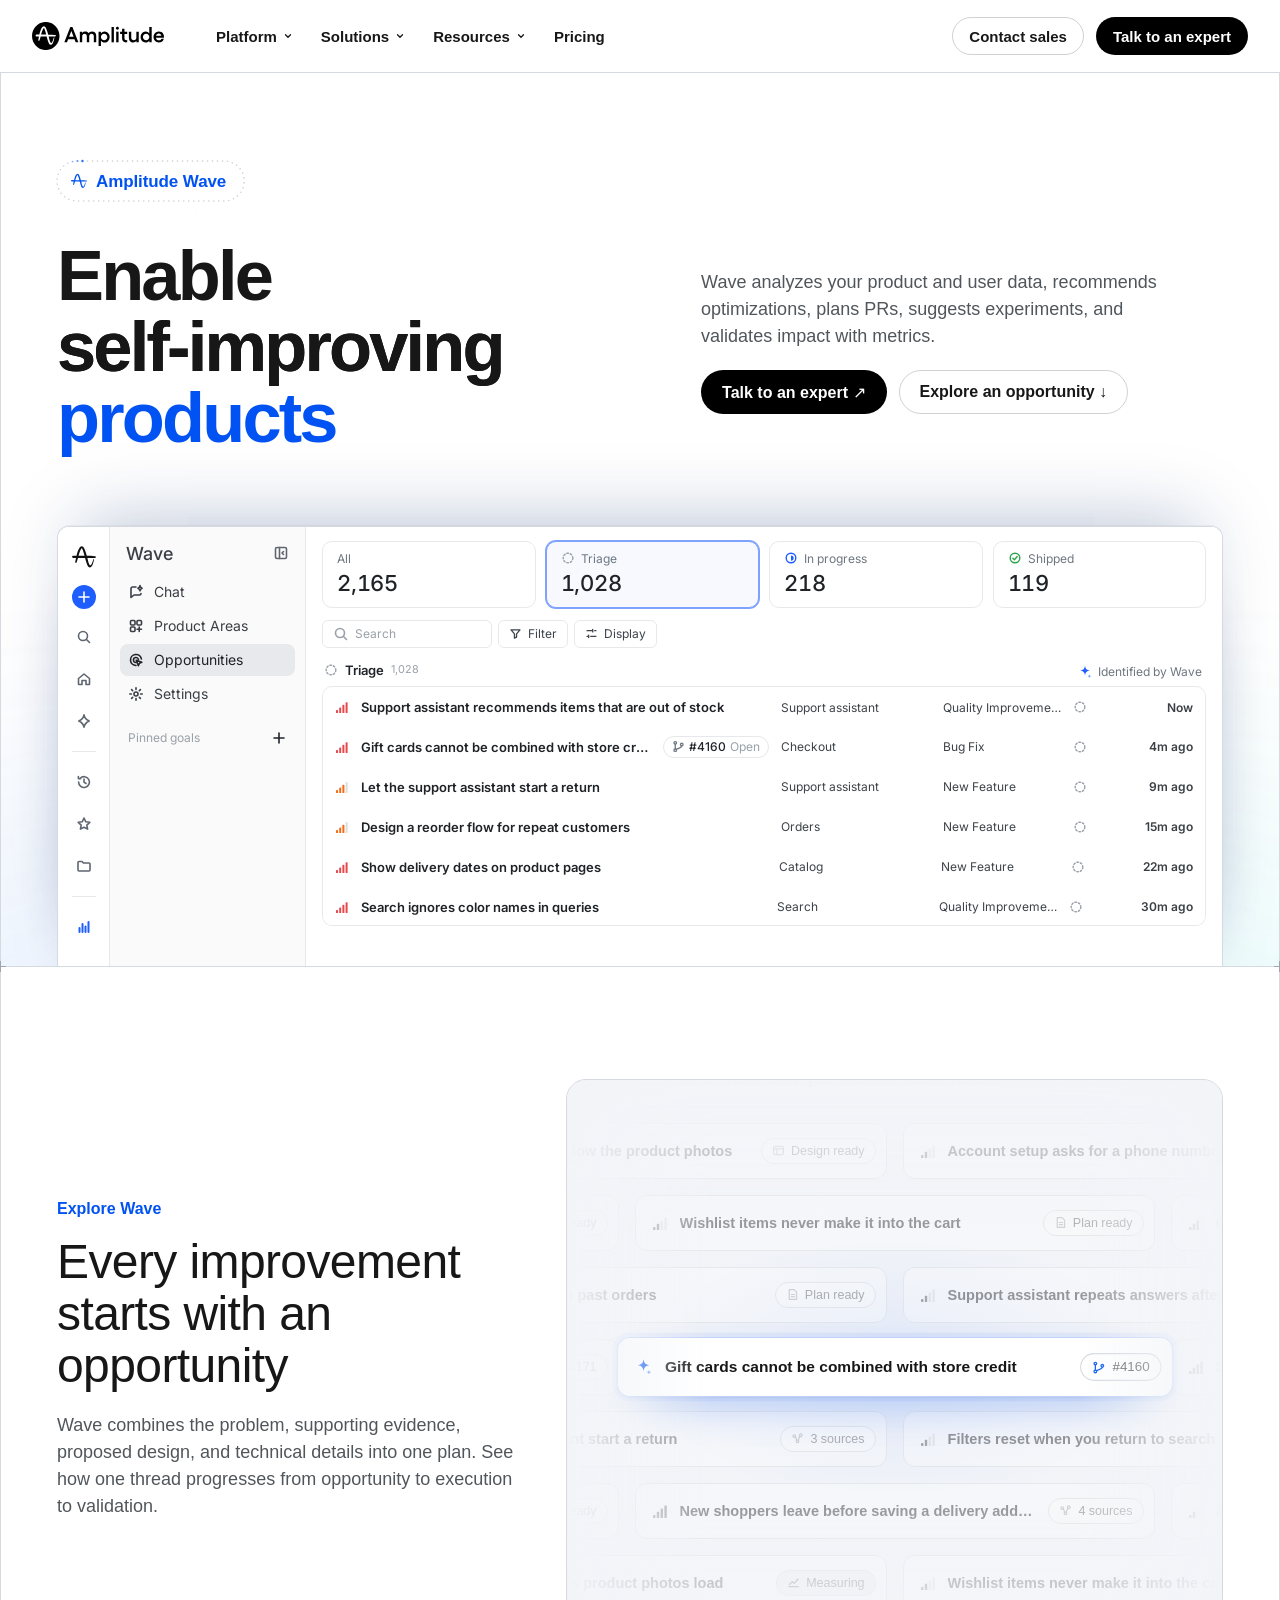
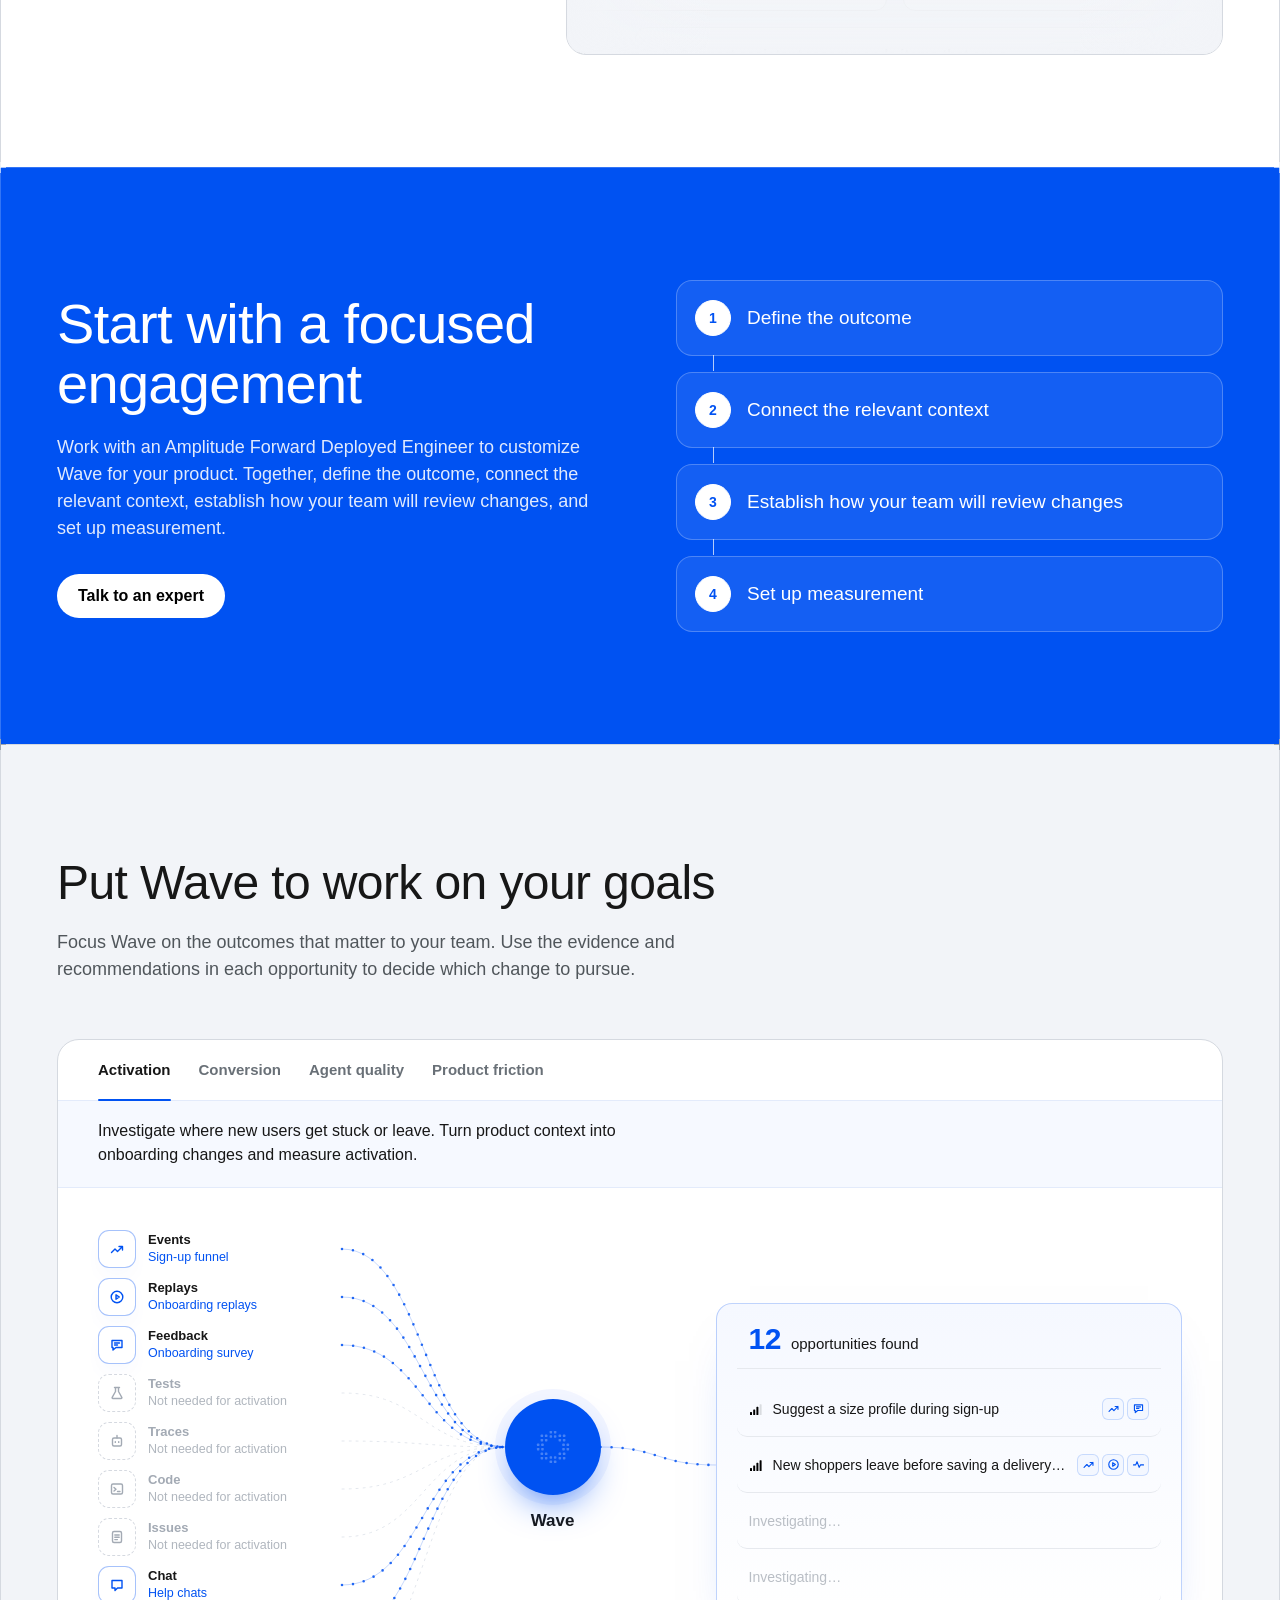
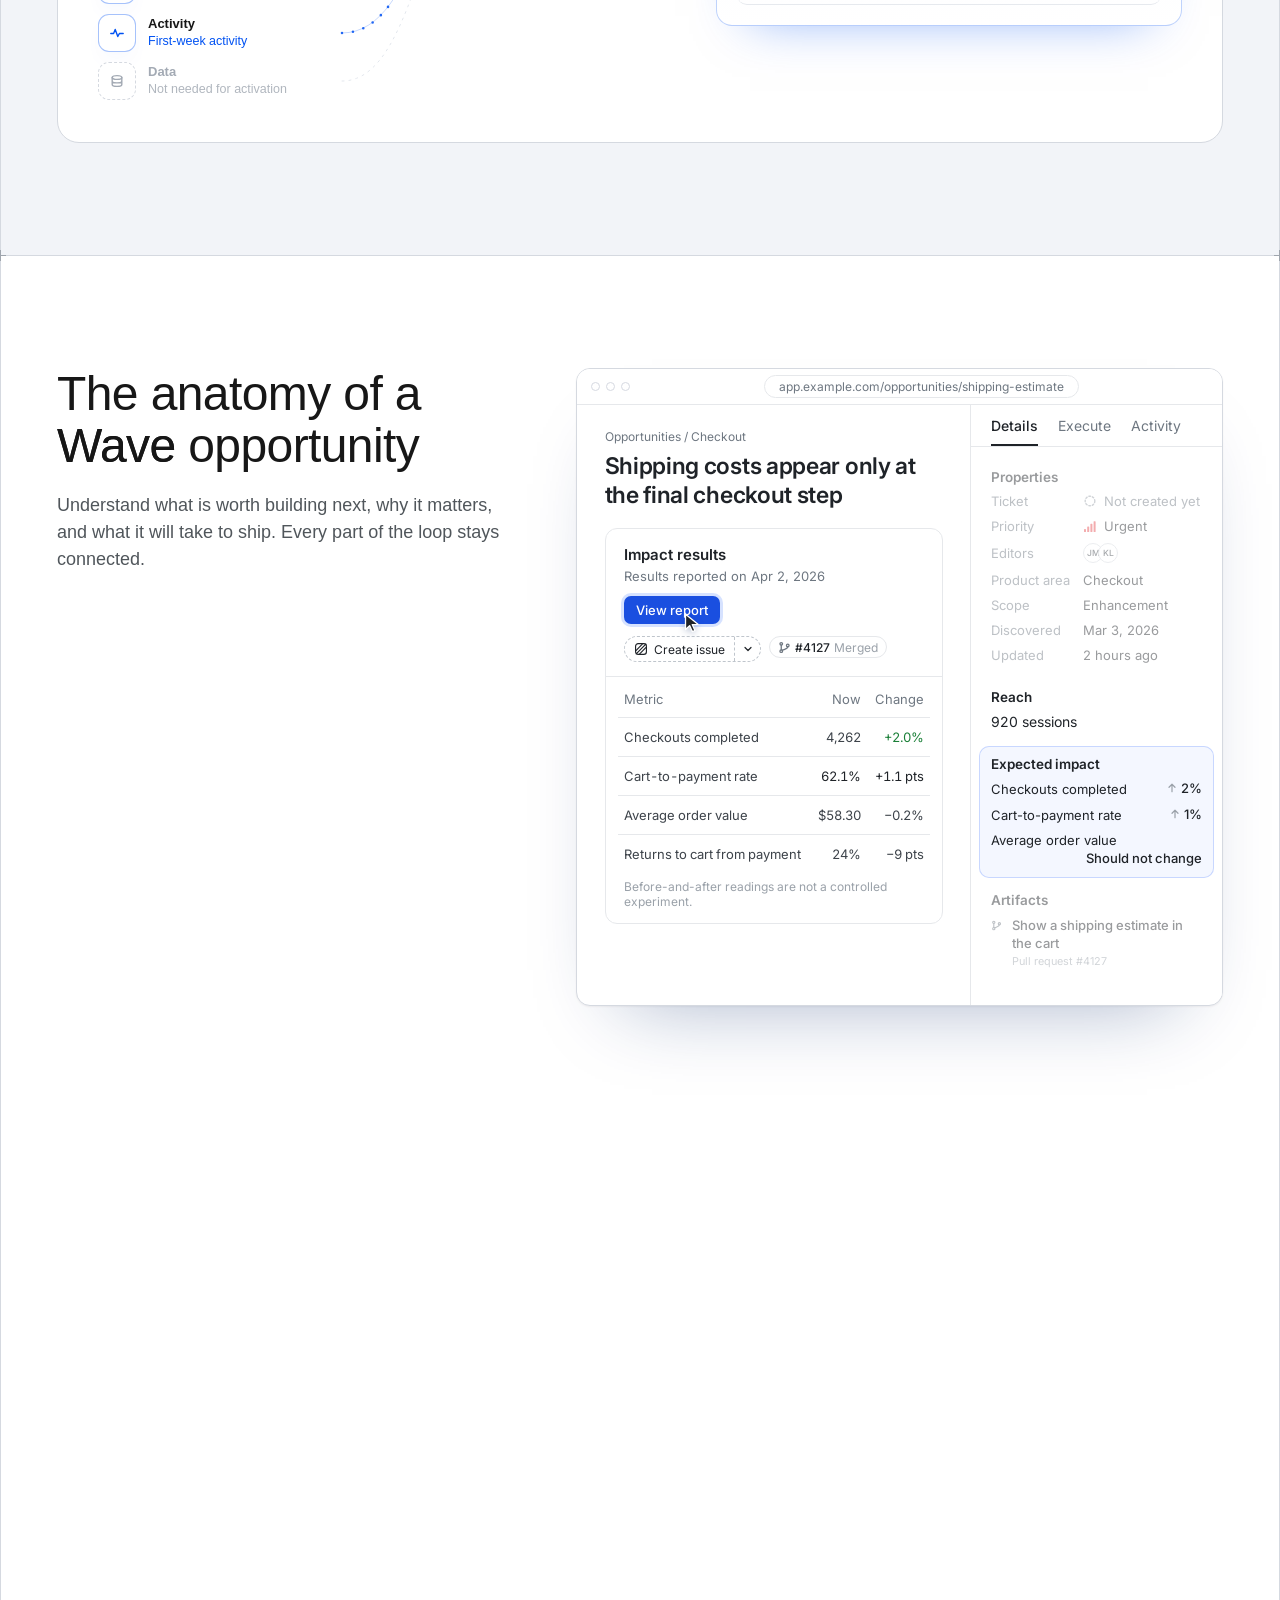
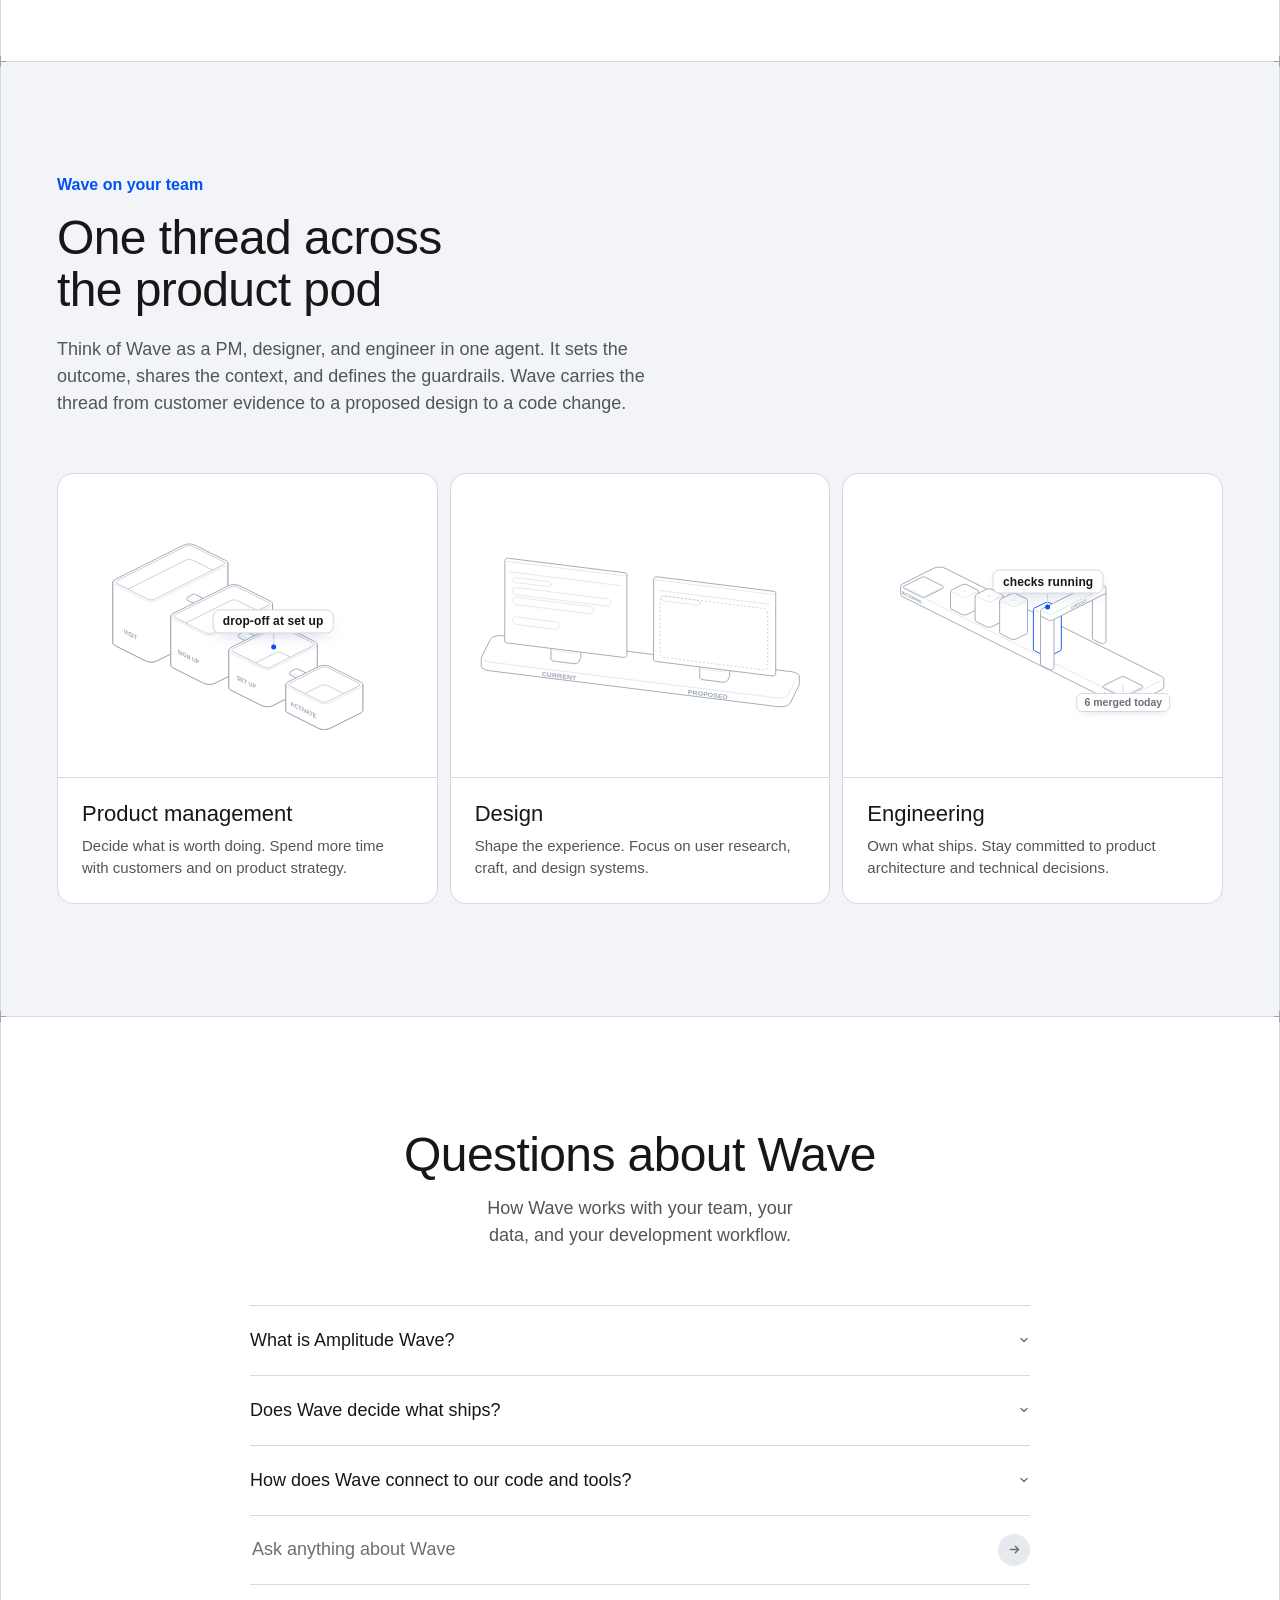
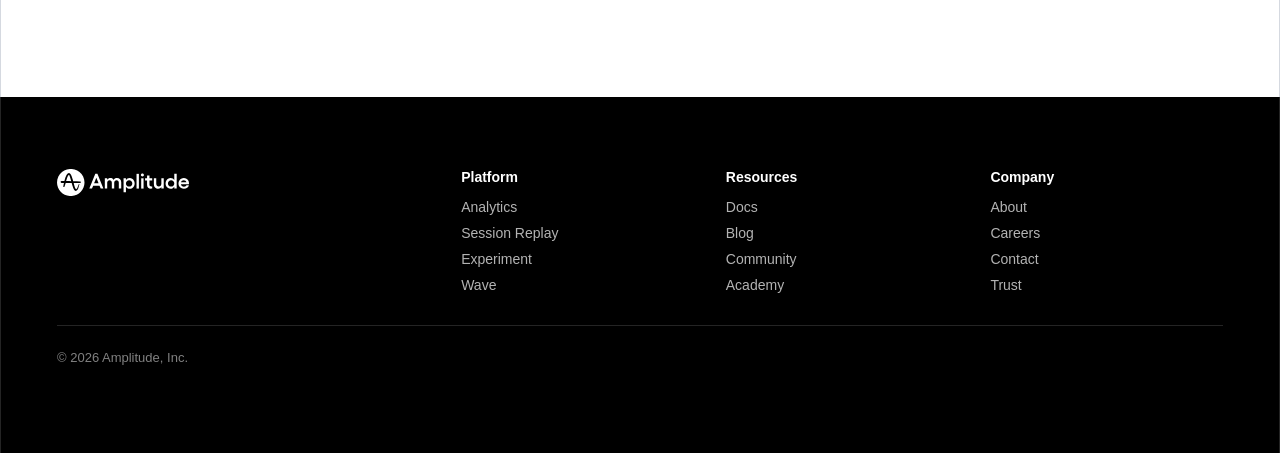
